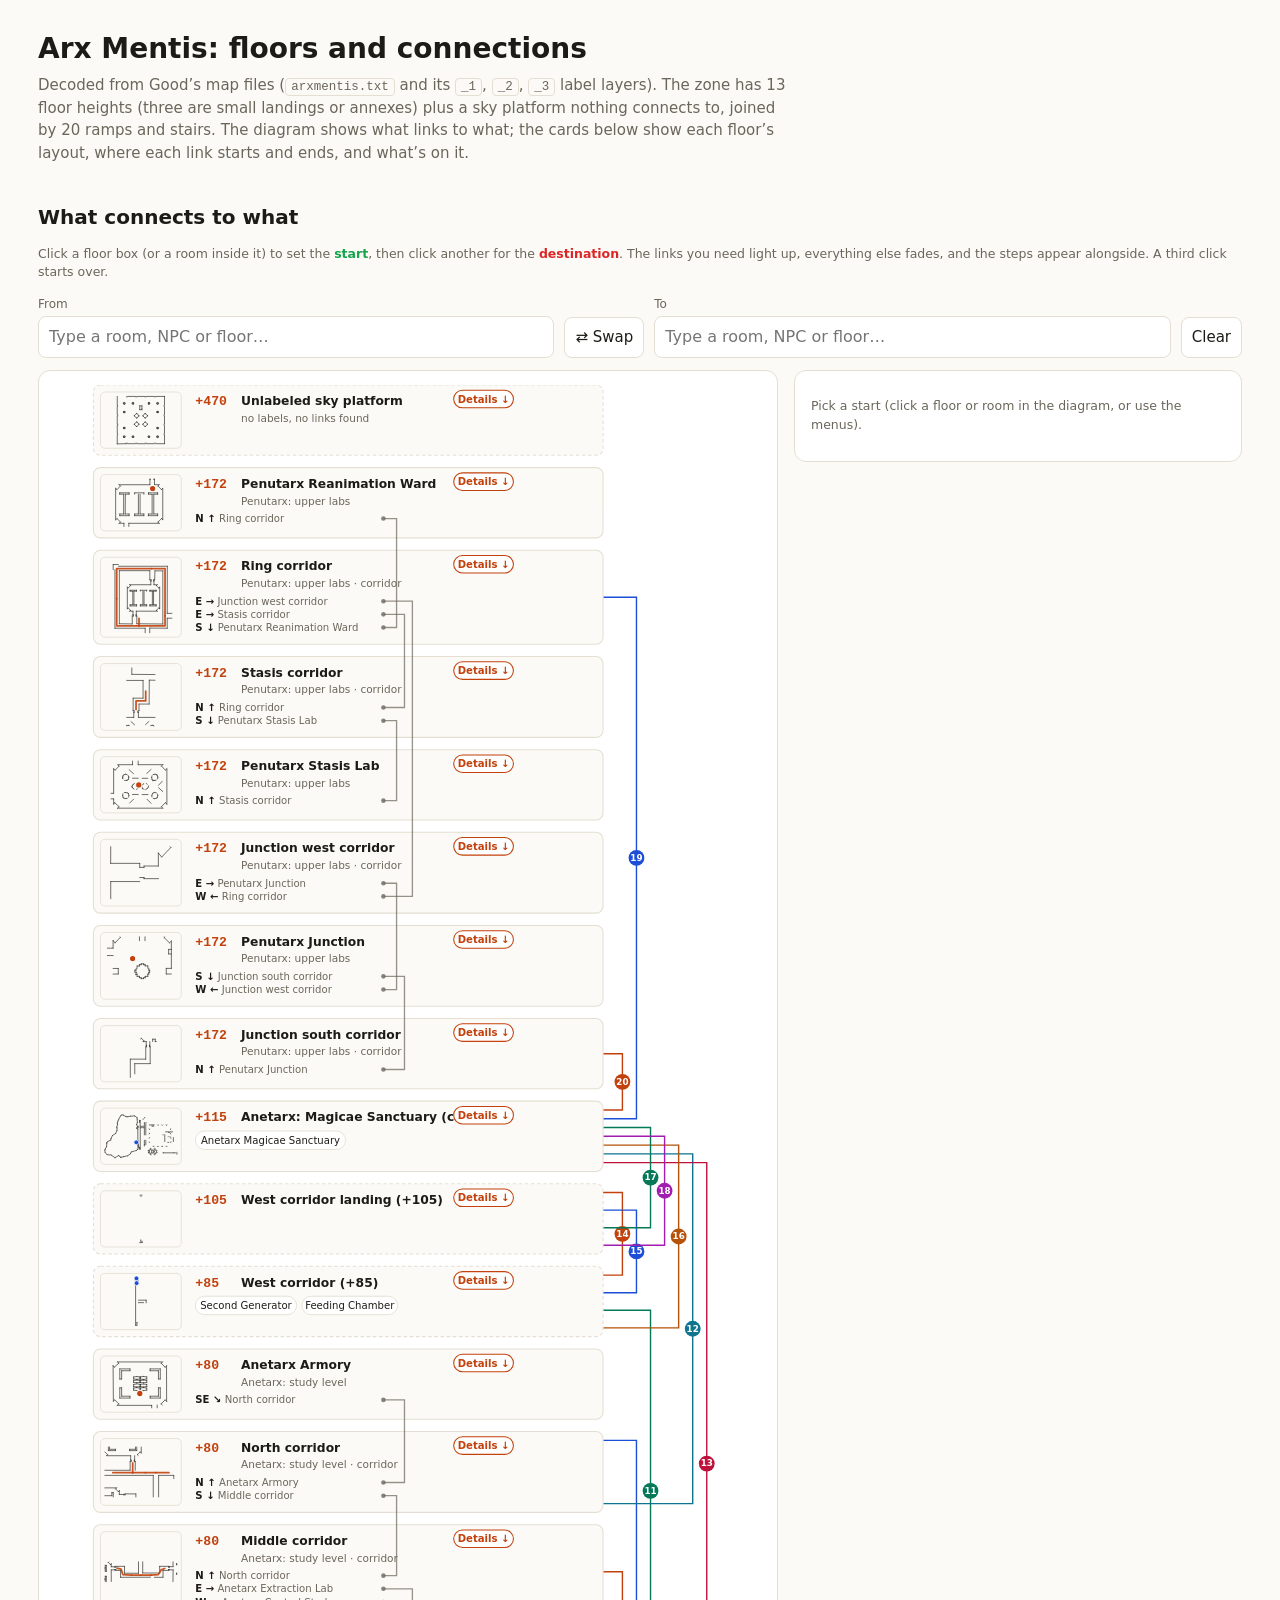
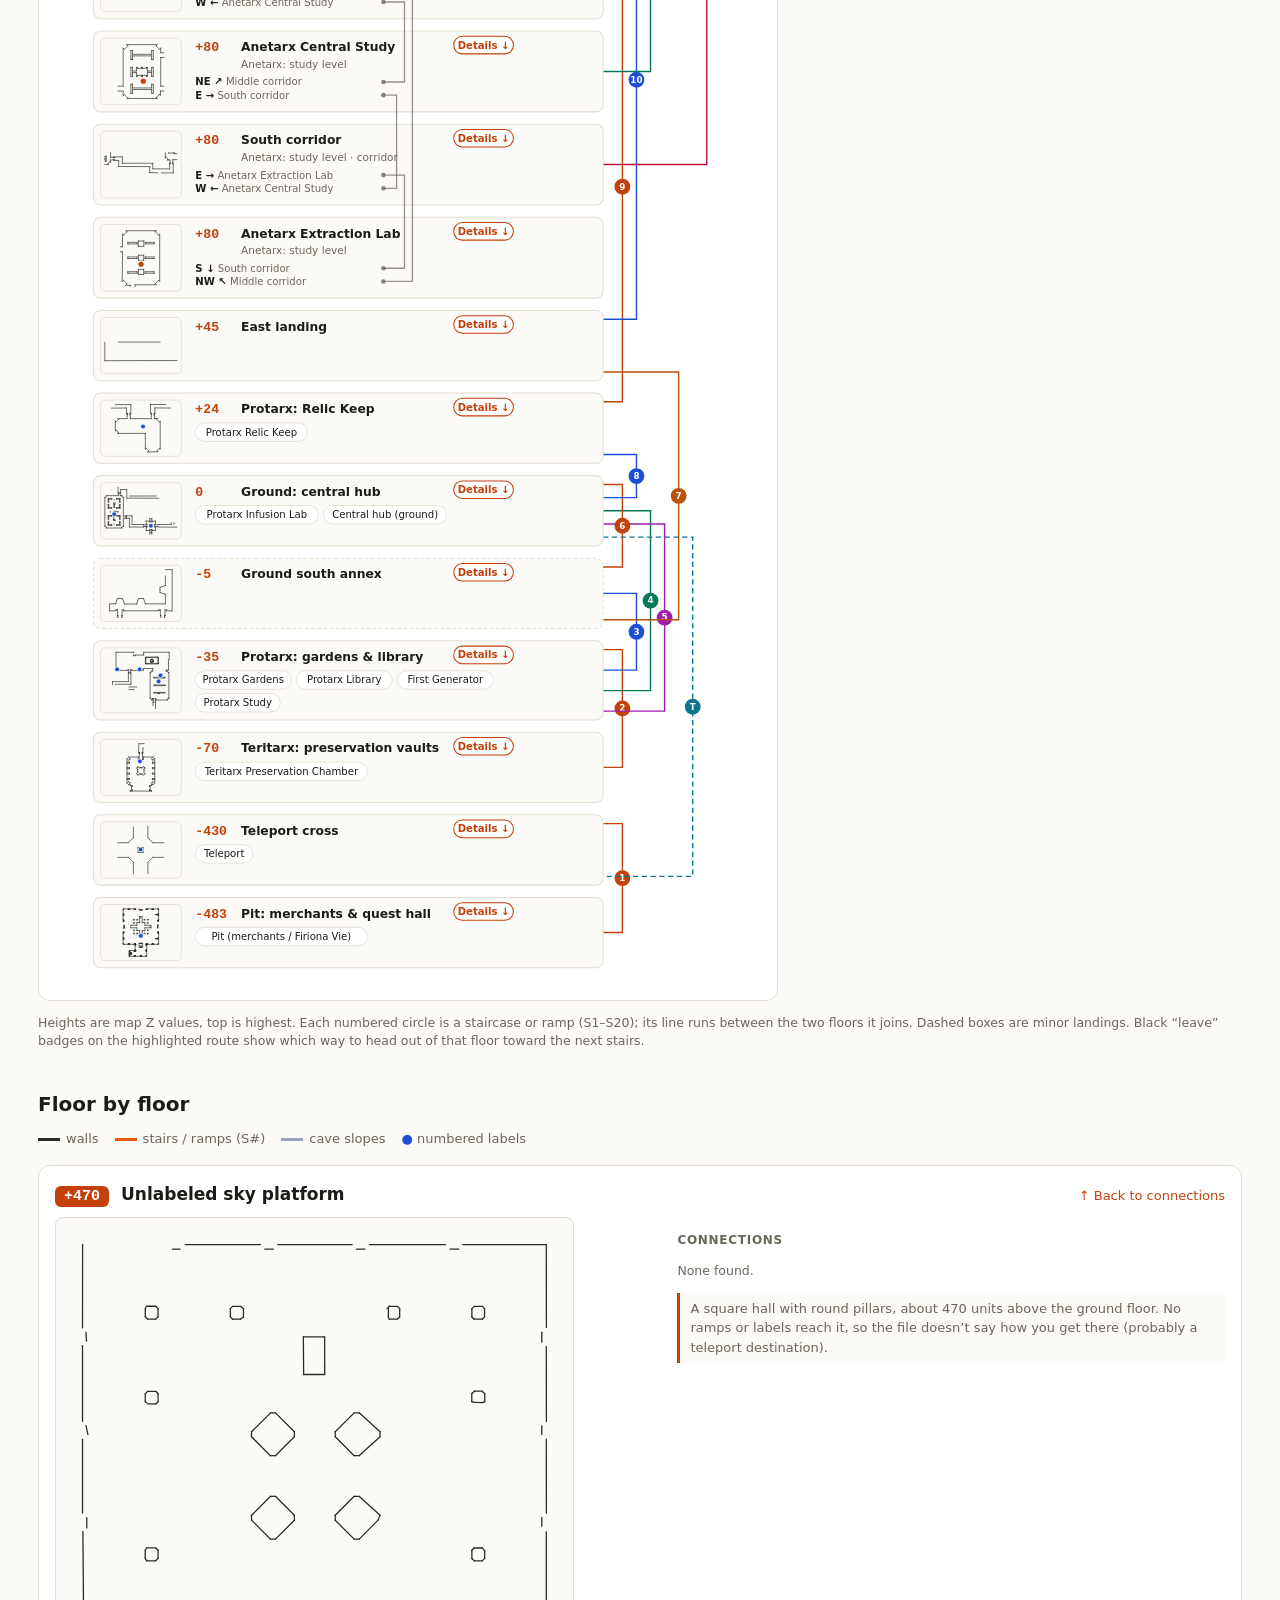
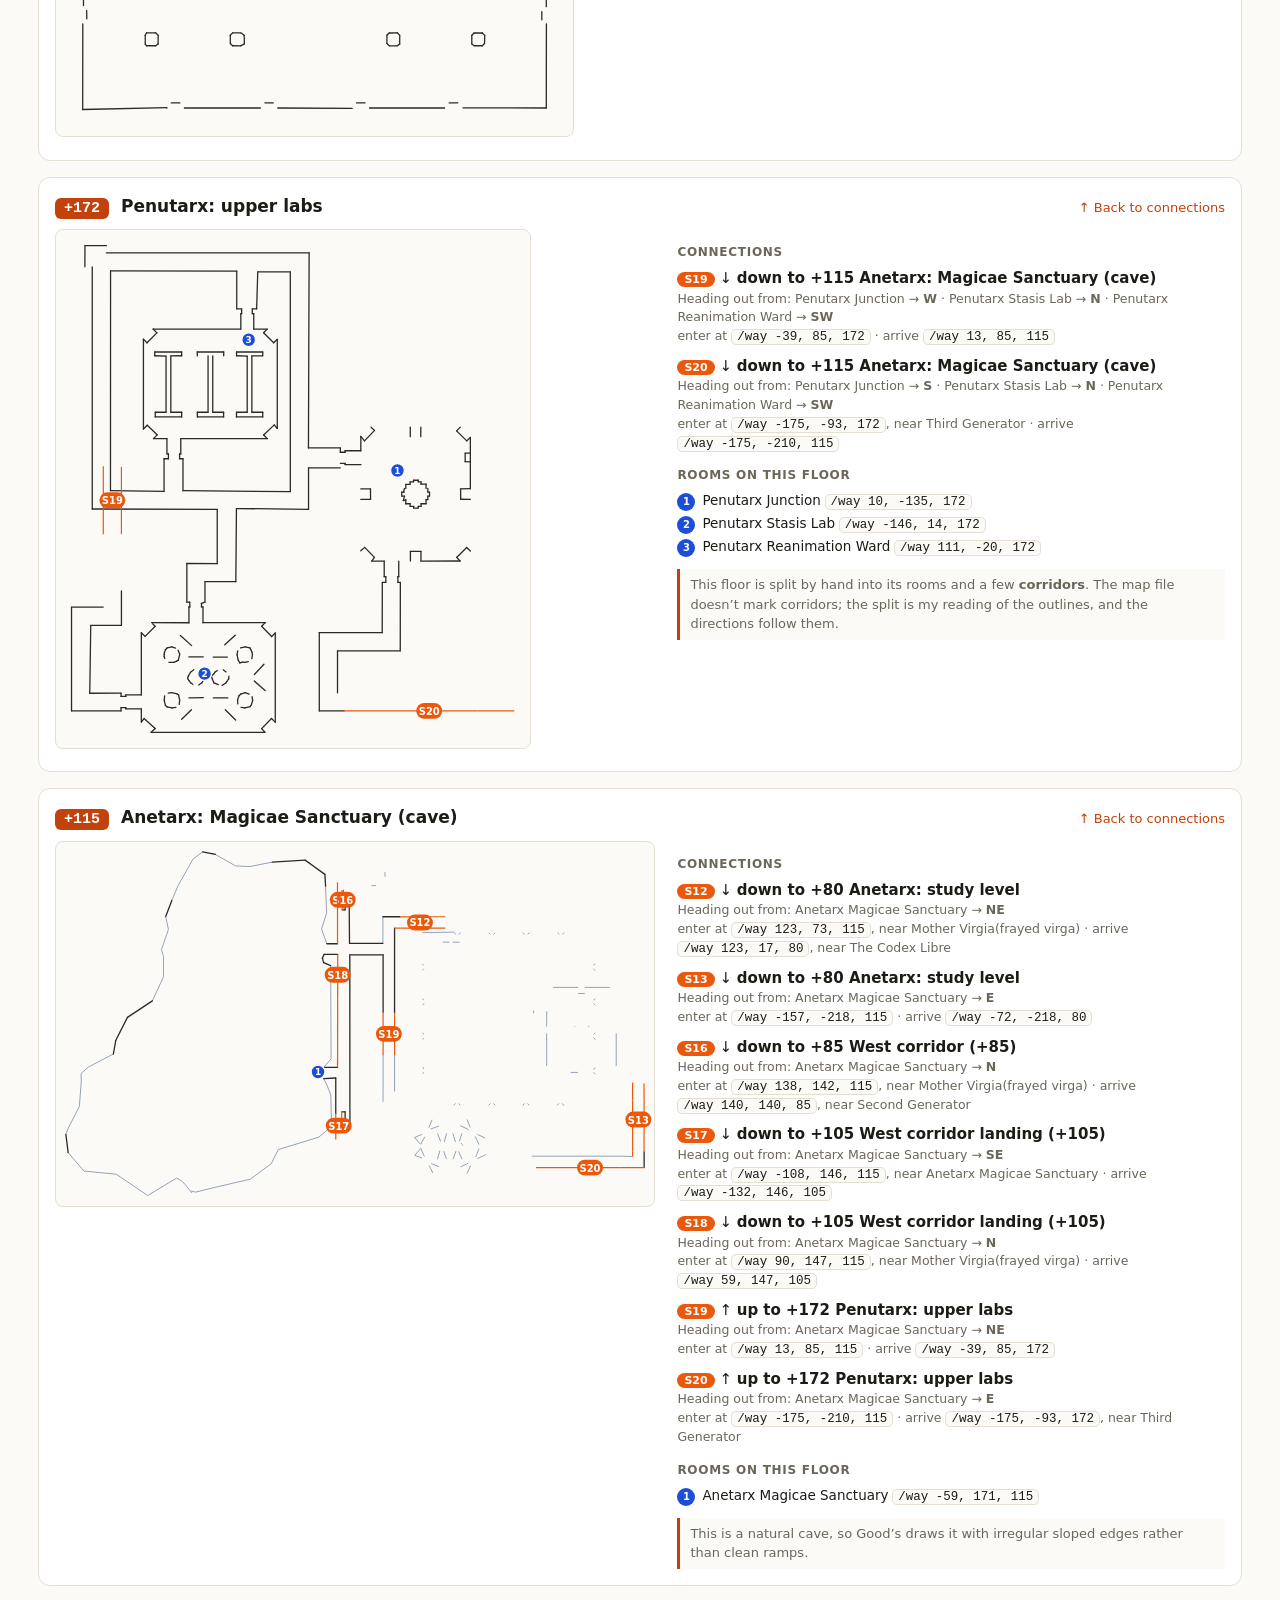
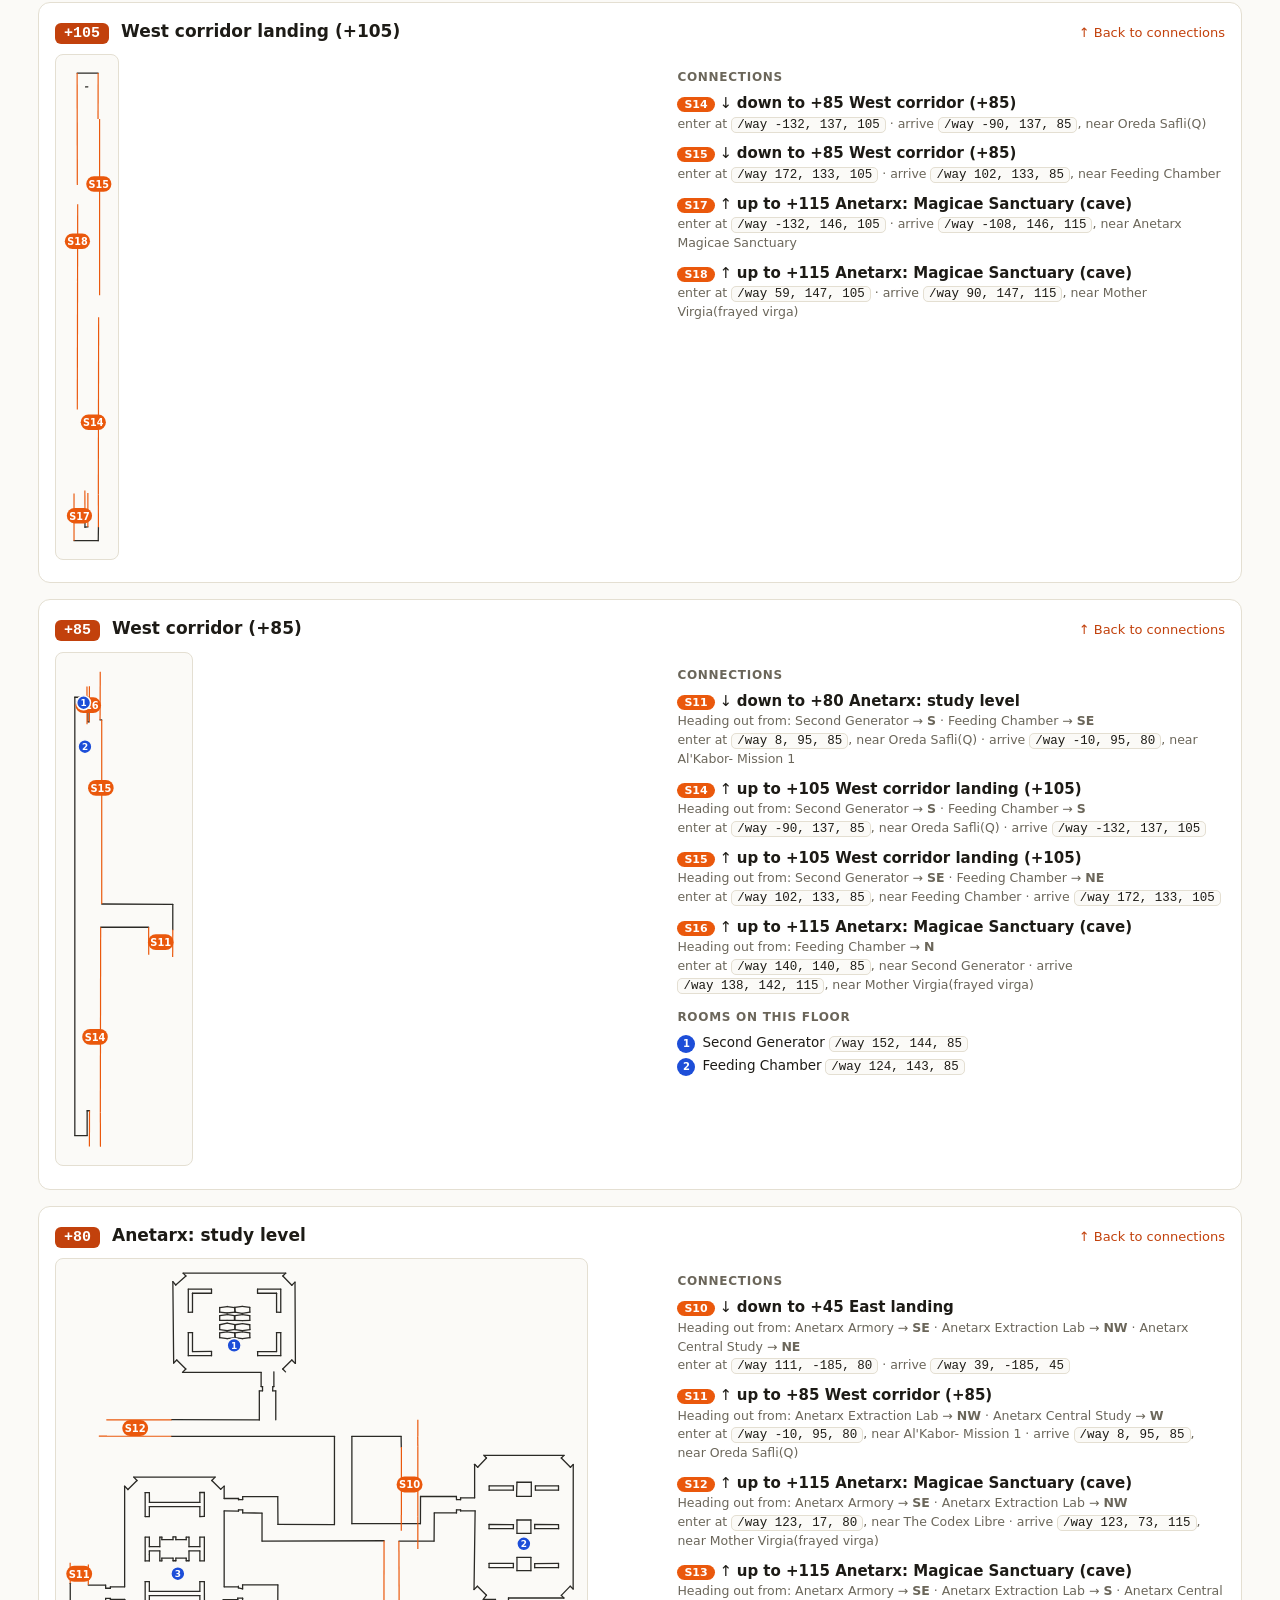
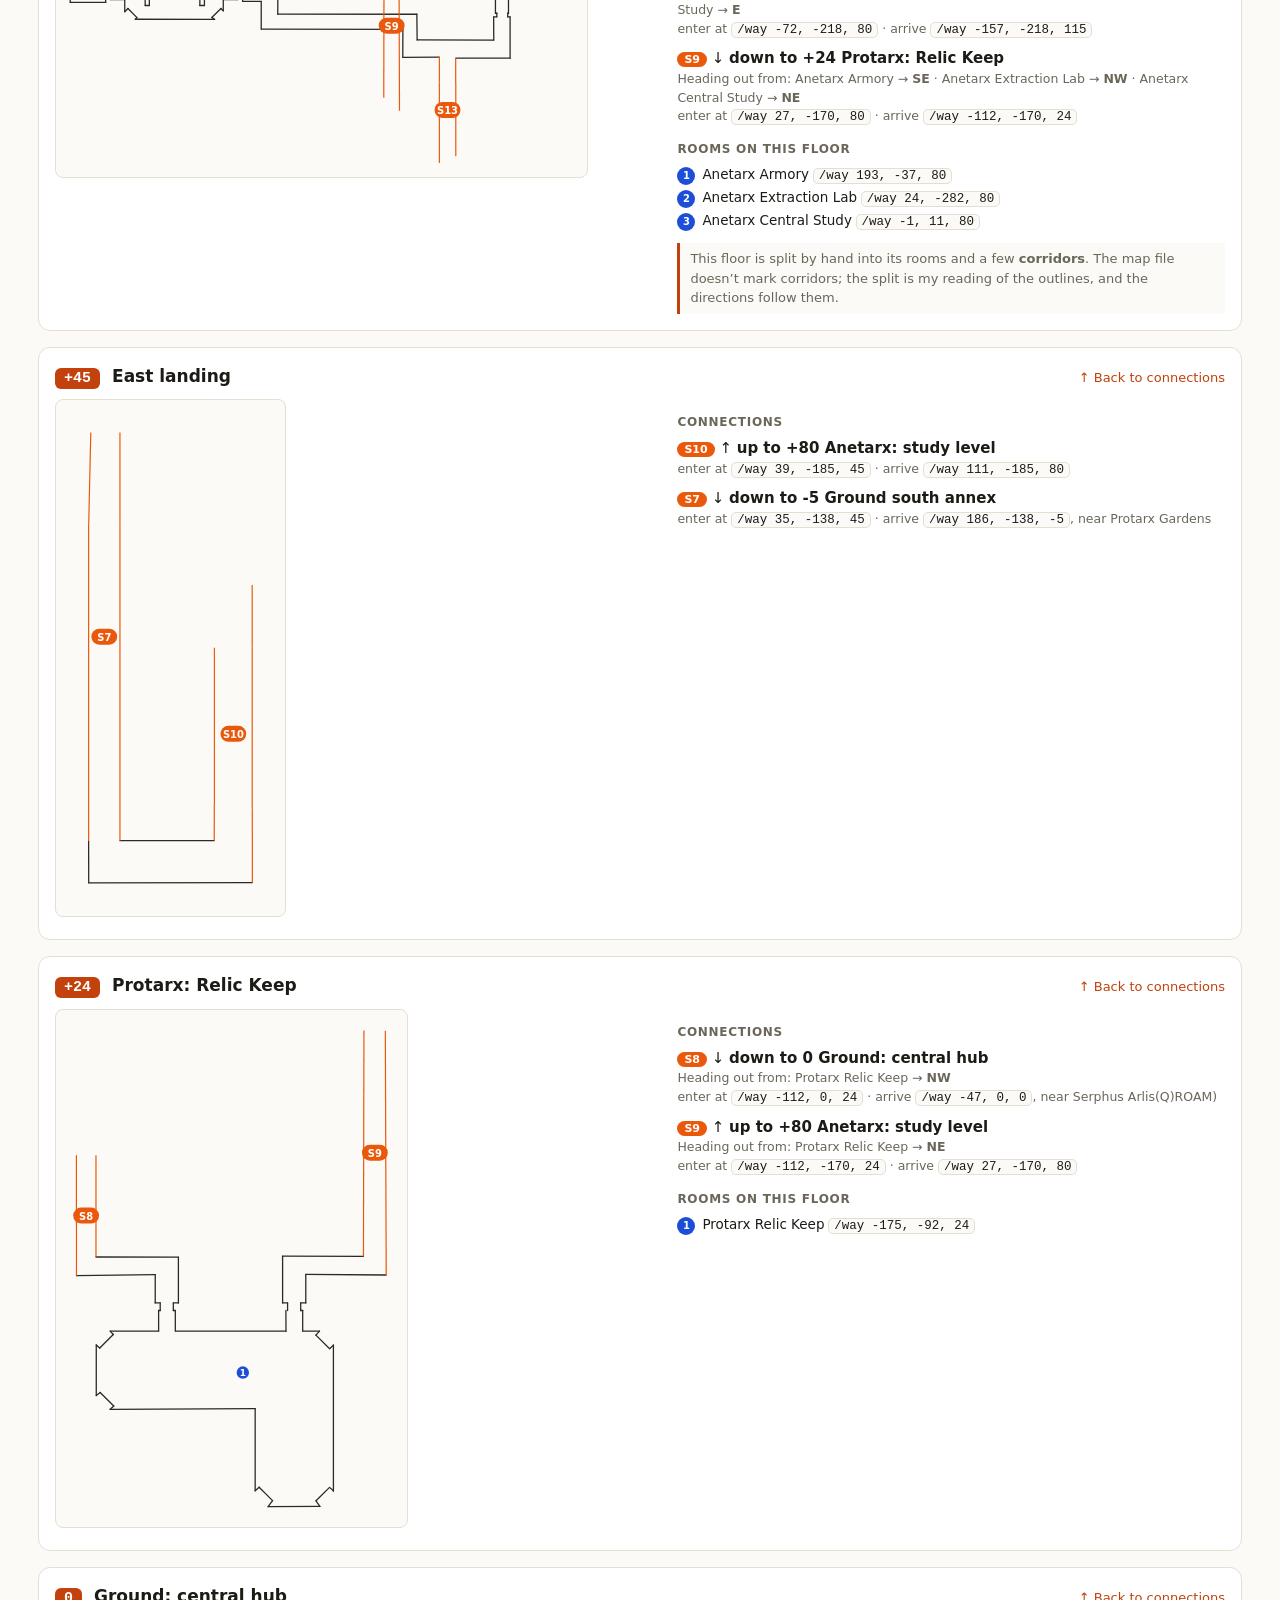
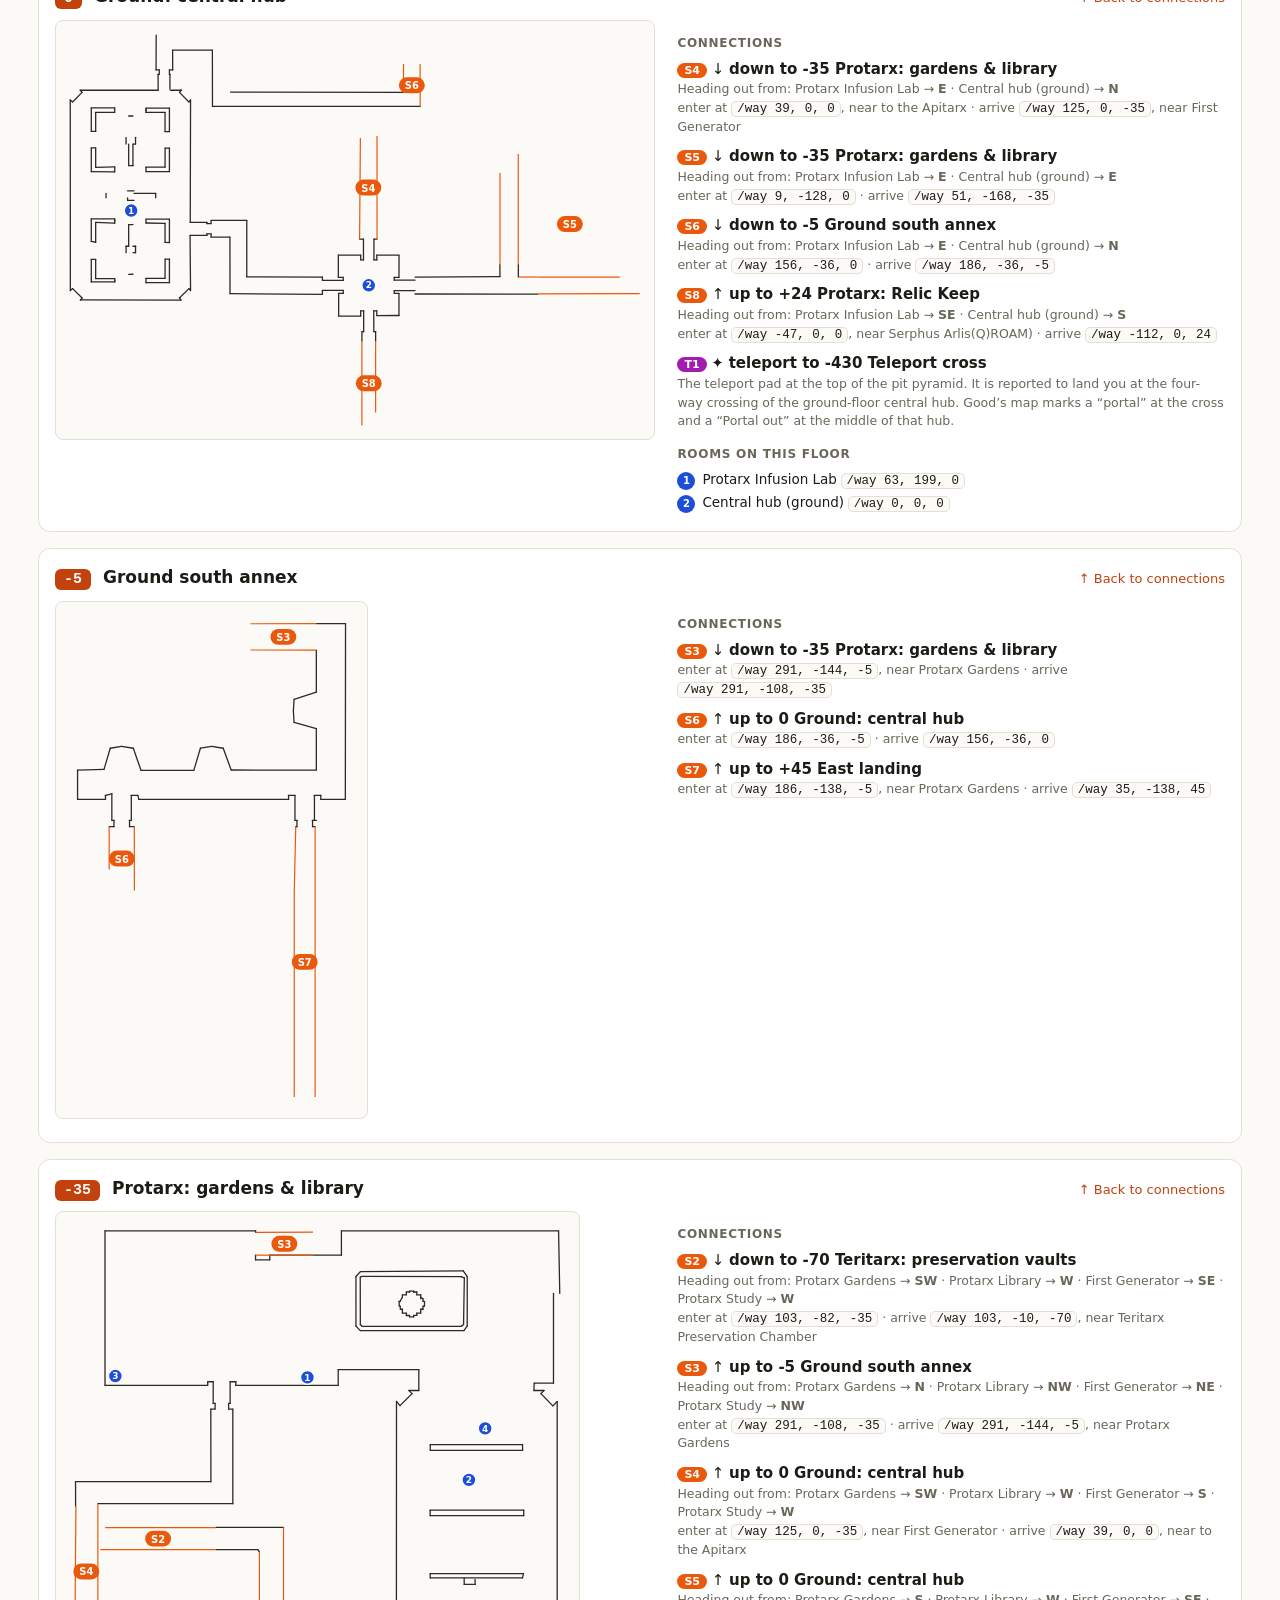
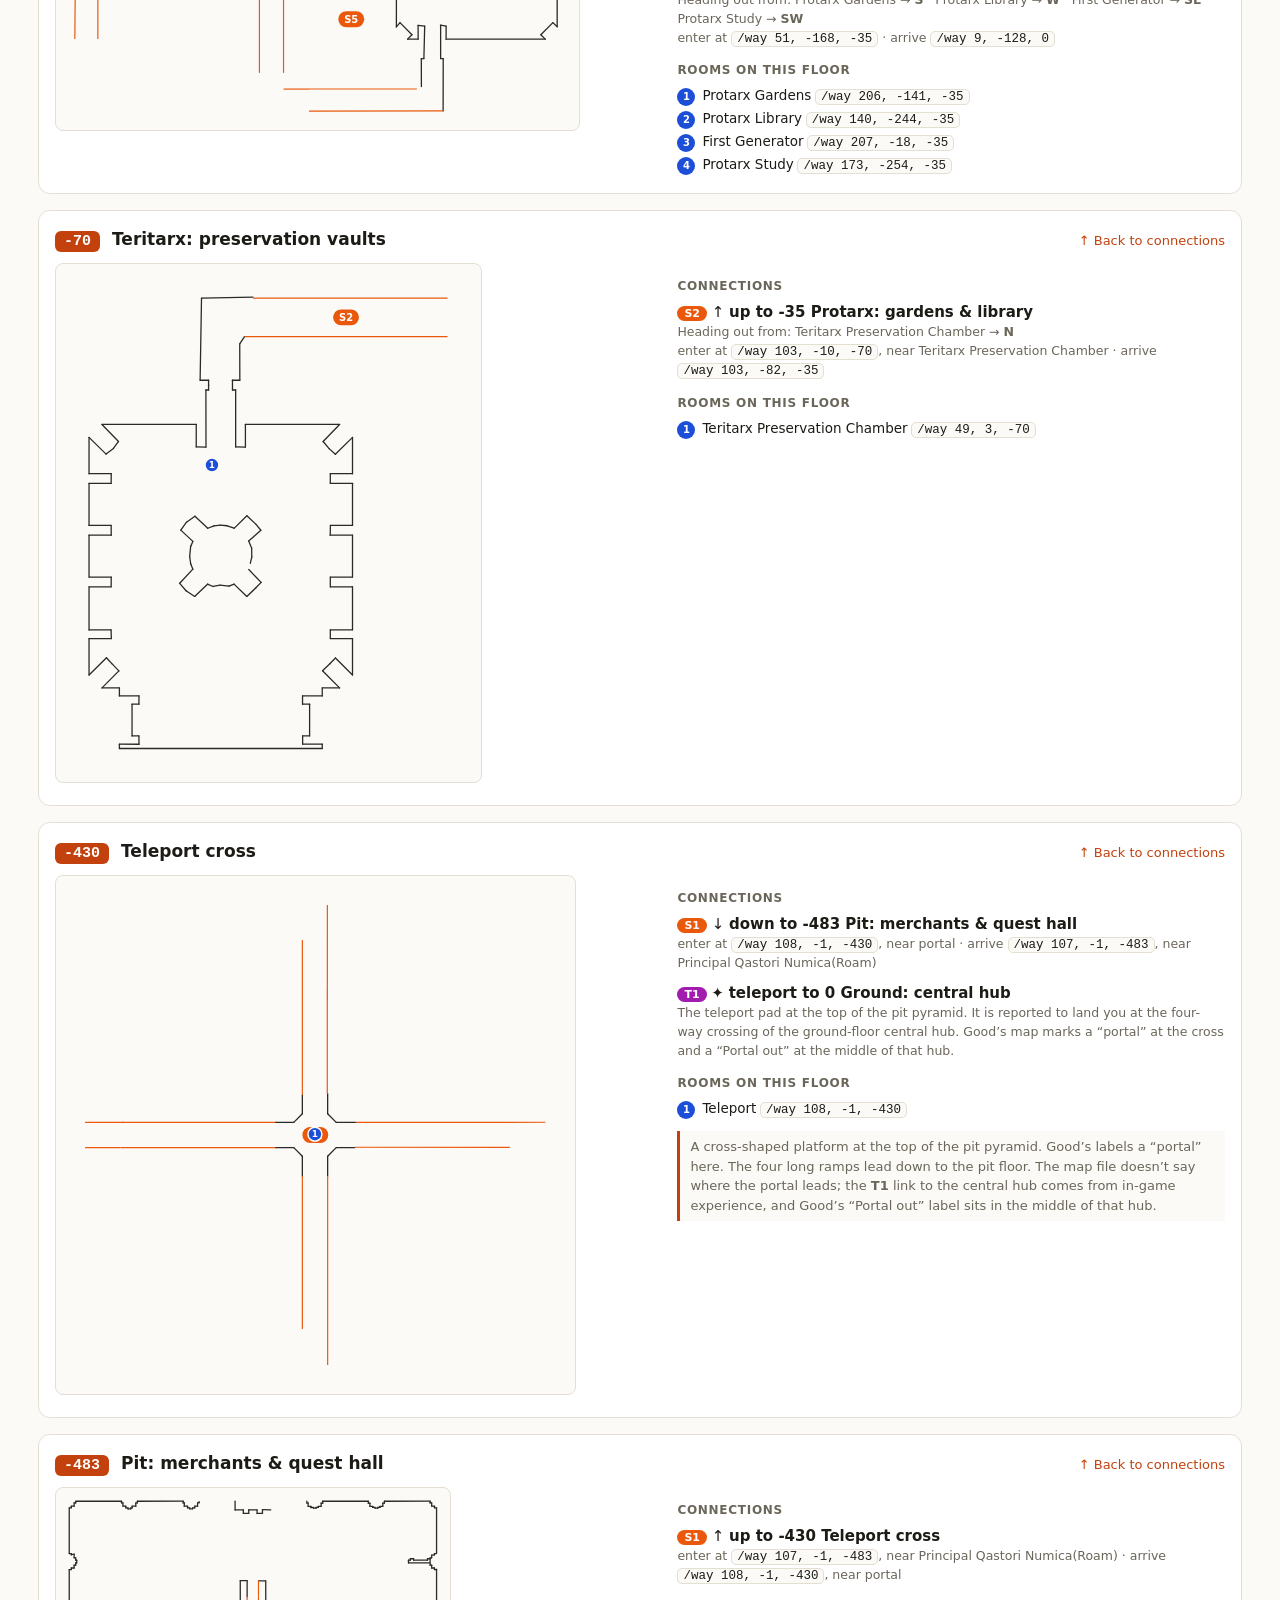
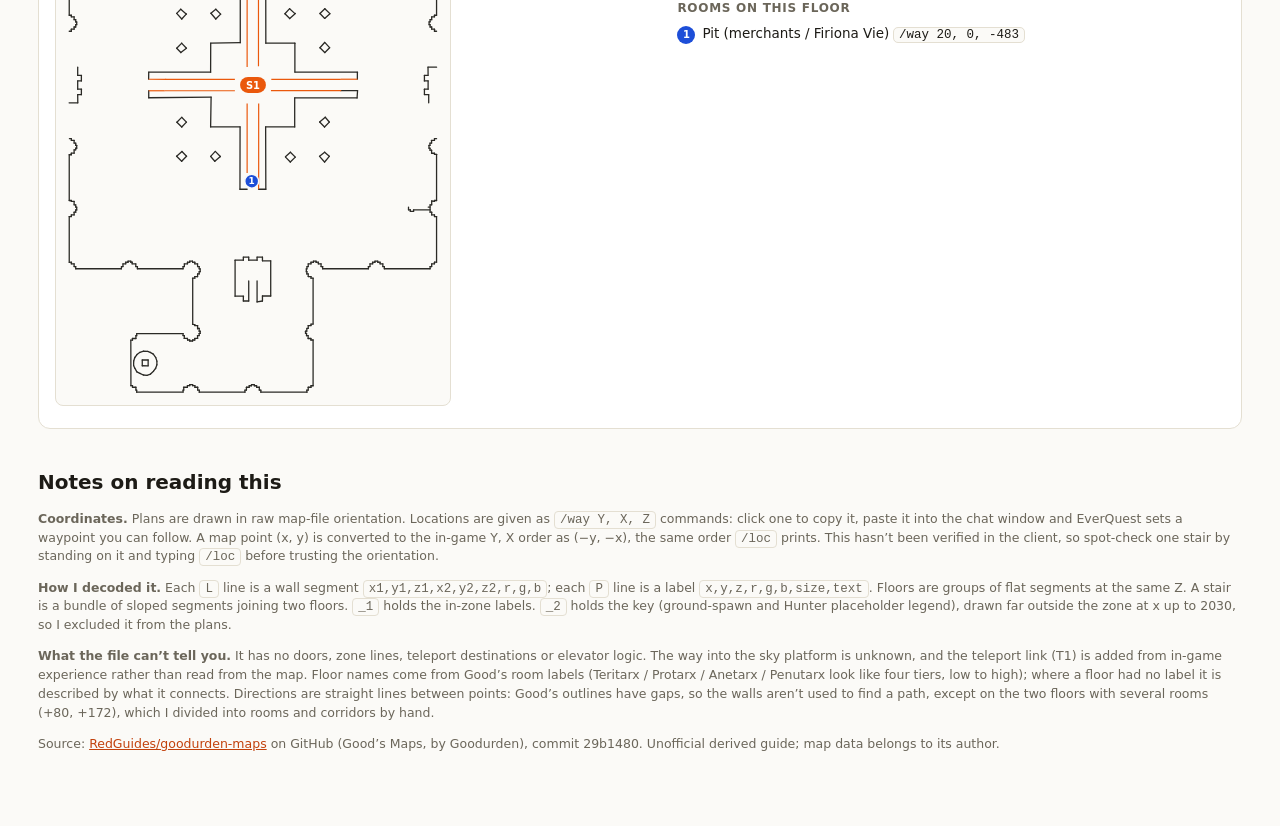
==== site/arxmentis/index.html @ d5a735a8 "Narrow screens: diagram scales to fit instead of being squeezed or clipped An !important grid rule o" ====
<!DOCTYPE html><html lang="en"><head><meta charset="utf-8"><meta name="viewport" content="width=device-width,initial-scale=1"><title>Arx Mentis: floors and connections</title><style>
.jump{cursor:pointer}.jump rect{fill:var(--card);stroke:var(--acc);stroke-width:1.2}.jump text{font:600 11.5px system-ui,sans-serif;fill:var(--acc);pointer-events:none}.jump:hover rect,.jump:focus rect{fill:var(--acc)}.jump:hover text,.jump:focus text{fill:#fff}.jump:focus{outline:none}
.card header{display:flex;align-items:baseline;gap:10px;flex-wrap:wrap}.card header .up{margin-left:auto;font-size:13px;color:var(--acc);text-decoration:none;white-space:nowrap}.card header .up:hover{text-decoration:underline}
.card,#connections{scroll-margin-top:12px}.card.flash{animation:flash 1.4s ease-out}@keyframes flash{0%{box-shadow:0 0 0 3px var(--acc)}100%{box-shadow:0 0 0 3px transparent}}
.cb{position:relative}
.cbi{width:100%;font:inherit;font-size:16px;padding:8px 10px;border:1px solid var(--line);border-radius:8px;background:var(--card);color:var(--fg)}
.cbi:focus{outline:2px solid var(--acc);outline-offset:-1px}
.cbl{position:absolute;z-index:50;left:0;right:0;top:calc(100% + 4px);max-height:340px;overflow:auto;margin:0;padding:4px;list-style:none;background:var(--card);border:1px solid var(--line);border-radius:10px;box-shadow:0 8px 24px rgba(0,0,0,.18)}
.cbl li{display:flex;gap:8px;align-items:baseline;padding:6px 8px;border-radius:6px;cursor:pointer;color:var(--fg)}
.cbl li.hi{background:color-mix(in srgb,var(--acc) 16%,transparent)}
.cbl .t{font-weight:600}.cbl .s{color:var(--mut);font-size:12px;flex:1;min-width:0;overflow:hidden;text-overflow:ellipsis;white-space:nowrap}
.cbl .k{font-size:10.5px;text-transform:uppercase;letter-spacing:.04em;color:var(--mut);border:1px solid var(--line);border-radius:9px;padding:0 6px;white-space:nowrap}
.cbl .none{color:var(--mut);padding:8px;cursor:default}

.way{font:12.5px ui-monospace,Menlo,Consolas,monospace;background:var(--bg);border:1px solid var(--line);border-radius:5px;padding:0 5px;cursor:copy;white-space:nowrap;color:var(--fg)}.way:hover{border-color:var(--acc)}.way.copied{background:var(--acc);color:#fff}
.wrap{max-width:1240px!important}@media(min-width:1001px){.dgrid{grid-template-columns:minmax(0,880px) minmax(280px,1fr)}}
.th path{fill:none;stroke:var(--wall);stroke-width:.9;stroke-linecap:round;opacity:.85}.thb{fill:var(--bg);stroke:var(--line)}
.le path{fill:none;stroke:var(--mut);stroke-width:1.5;opacity:.7;pointer-events:none}.le circle{fill:var(--mut);opacity:.8}.le.on path{stroke:var(--acc);stroke-width:2.6;opacity:1}.le.on circle{fill:var(--acc);opacity:1}.ex{font:11.5px system-ui;fill:var(--mut)}.exh{font-weight:700;fill:var(--fg)}.th .tp{fill:none;stroke:var(--acc);stroke-width:2;stroke-linejoin:round;opacity:.9}.td.me{fill:var(--acc);stroke:#fff;stroke-width:1.2}.td{fill:var(--poi);cursor:pointer;stroke:var(--card);stroke-width:.8}.td.src{fill:#16a34a;r:4.8;stroke:#fff;stroke-width:1.4}.td.dst{fill:#dc2626;r:4.8;stroke:#fff;stroke-width:1.4}.td.pt{fill:#a21caf;r:4.4}
.ts{fill:var(--stair);opacity:0;stroke:var(--card);stroke-width:1}.ts.on{opacity:1}
.ctl{display:flex;gap:10px;flex-wrap:wrap;align-items:end;margin:10px 0 12px}.ctl label{display:flex;flex-direction:column;font-size:12px;color:var(--mut);gap:3px;flex:1;min-width:230px}
.ctl select,.ctl button{font:inherit;padding:8px 10px;border:1px solid var(--line);border-radius:8px;background:var(--card);color:var(--fg)}.ctl button{cursor:pointer}.ctl button:hover{border-color:var(--acc)}
.dgrid{display:grid;grid-template-columns:minmax(0,740px) minmax(260px,1fr);gap:16px;align-items:start}@media(max-width:1000px){.dgrid{grid-template-columns:1fr}}
.panel{background:var(--card);border:1px solid var(--line);border-radius:12px;padding:14px 16px;position:sticky;top:12px;font-size:14px}
.route{margin:6px 0 0;padding-left:20px}.route li{margin:7px 0}.route li.done{color:var(--mut)}.dir{color:var(--acc)}
.edge{transition:opacity .15s}.edge path{transition:stroke-width .15s}.bx{cursor:pointer;transition:opacity .15s}
.diag.active .edge{opacity:.13;filter:grayscale(1)}.diag.active .edge.on{opacity:1;filter:none}.diag.active .edge.on path{stroke-width:3.6}
.diag.active .bx{opacity:.4}.diag.active .bx.on{opacity:1}
.bx:hover .box{stroke:var(--acc)}.bx.src .box{stroke:#16a34a;stroke-width:3}.bx.dst .box{stroke:#dc2626;stroke-width:3}.bx.pick .box{stroke:var(--acc);stroke-width:2.4}
.bx.on .box{fill:color-mix(in srgb,var(--card) 80%,var(--acc) 20%)}
.rc rect{fill:var(--card);stroke:var(--line);transition:fill .1s}.rc text{font:11.5px system-ui;fill:var(--fg);pointer-events:none}.rc:hover rect{stroke:var(--acc)}
.rc.src rect{fill:#16a34a;stroke:#16a34a}.rc.dst rect{fill:#dc2626;stroke:#dc2626}.rc.src text,.rc.dst text{fill:#fff;font-weight:700}
.tag rect{rx:4}.tag.a rect{fill:#16a34a}.tag.b rect{fill:#dc2626}.tag text{font:700 10px system-ui;fill:#fff;text-anchor:middle}
.xp rect{fill:#111;rx:9}.xp text{font:700 10.5px system-ui;fill:#fff;text-anchor:middle}
@media(prefers-color-scheme:dark){.xp rect{fill:#f5f0e4}.xp text{fill:#111}}

:root{--bg:#fbfaf7;--fg:#1d1b16;--mut:#6b665a;--card:#fff;--line:#e4dfd2;--acc:#c2410c;--wall:#2b2a26;--ter:#94a3b8;--stair:#ea580c;--poi:#1d4ed8}
@media(prefers-color-scheme:dark){:root{--bg:#161512;--fg:#ece8dc;--mut:#a39d8d;--card:#1f1d19;--line:#34312a;--acc:#fb923c;--wall:#d8d3c3;--ter:#64748b;--stair:#fb923c;--poi:#60a5fa}}
*{box-sizing:border-box}body{margin:0;background:var(--bg);color:var(--fg);font:15px/1.5 system-ui,-apple-system,Segoe UI,sans-serif}
.wrap{max-width:1120px;margin:0 auto;padding:28px 18px 60px}h1{font-size:28px;margin:0 0 4px}h2{margin:38px 0 10px;font-size:20px}h3{margin:0;font-size:17px}h4{margin:14px 0 6px;font-size:12px;text-transform:uppercase;letter-spacing:.06em;color:var(--mut)}
.lead{color:var(--mut);margin:0 0 18px;max-width:760px}.sub{color:var(--mut);font-size:12.5px}
table{border-collapse:collapse;width:100%;background:var(--card);border:1px solid var(--line);border-radius:10px;overflow:hidden}th,td{padding:7px 12px;text-align:left;border-bottom:1px solid var(--line);font-size:14px}th{font-size:12px;text-transform:uppercase;letter-spacing:.05em;color:var(--mut)}a{color:var(--acc)}
.diagwrap{background:var(--card);border:1px solid var(--line);border-radius:12px;padding:14px;overflow-x:auto}
.diag{width:100%;height:auto}@media(max-width:700px){.diagwrap{padding:8px}}.box{fill:var(--bg);stroke:var(--line);stroke-width:1.2}.box.faint{stroke-dasharray:4 3}
.zt{font:700 15px ui-monospace,Menlo,monospace;fill:var(--acc)}.nt{font:600 14px system-ui;fill:var(--fg)}.st{font:12px system-ui;fill:var(--mut)}.pill{font:700 10px system-ui;fill:#fff}
.card{background:var(--card);border:1px solid var(--line);border-radius:12px;padding:16px;margin:16px 0}.card header{display:flex;align-items:baseline;gap:12px;margin-bottom:10px}
.z{font:700 15px ui-monospace,Menlo,monospace;background:var(--acc);color:#fff;padding:2px 9px;border-radius:6px}
.cols{display:grid;grid-template-columns:minmax(0,1.1fr) minmax(0,1fr);gap:20px}@media(max-width:820px){.cols{grid-template-columns:1fr}}
.plan{width:100%;height:auto;background:var(--bg);border:1px solid var(--line);border-radius:8px}.wall{stroke:var(--wall);stroke-width:1.3;stroke-linecap:round}.ter{stroke:var(--ter);stroke-width:1}.stair{stroke:var(--stair);stroke-width:1.2}
.pillg rect{fill:var(--stair)}.pillg text{font:700 10px system-ui;fill:#fff}.poig circle{fill:var(--poi);stroke:var(--bg);stroke-width:1.5}.poig text{font:700 9px system-ui;fill:#fff}
ul.conn,ol.poi{margin:0;padding:0;list-style:none}ul.conn li{margin:0 0 9px}.chip{display:inline-block;background:var(--stair);color:#fff;font:700 11px system-ui;padding:1px 7px;border-radius:9px}
ol.poi li{margin:2px 0;font-size:13.5px}.num{display:inline-block;width:18px;height:18px;border-radius:9px;background:var(--poi);color:#fff;font:700 10px/18px system-ui;text-align:center;margin-right:7px}.loc{color:var(--mut);font-size:11.5px}
.note{font-size:13px;color:var(--mut);background:var(--bg);border-left:3px solid var(--acc);padding:6px 10px;margin:12px 0 0}code{font:12.5px ui-monospace,Menlo,monospace;background:var(--bg);padding:1px 5px;border-radius:4px;border:1px solid var(--line)}
.legend{display:flex;gap:16px;flex-wrap:wrap;font-size:13px;color:var(--mut);margin:8px 0 0}.legend i{display:inline-block;width:22px;height:0;border-top:3px solid;vertical-align:middle;margin-right:6px}
</style></head><body><div class="wrap">
<h1>Arx Mentis: floors and connections</h1>
<p class="lead">Decoded from Good’s map files (<code>arxmentis.txt</code> and its <code>_1</code>, <code>_2</code>, <code>_3</code> label layers). The zone has 13 floor heights (three are small landings or annexes) plus a sky platform nothing connects to, joined by 20 ramps and stairs. The diagram shows what links to what; the cards below show each floor’s layout, where each link starts and ends, and what’s on it.</p>
<h2 id="connections">What connects to what</h2>
<p class="sub">Click a floor box (or a room inside it) to set the <b style="color:#16a34a">start</b>, then click another for the <b style="color:#dc2626">destination</b>. The links you need light up, everything else fades, and the steps appear alongside. A third click starts over.</p>
<div class="ctl"><label>From<select id="selA"></select></label><button id="swap" title="Swap start and destination">⇄ Swap</button><label>To<select id="selB"></select></label><button id="clr">Clear</button></div>
<div class="dgrid"><div class="diagwrap"><svg viewBox="0 0 808 2498" class="diag" role="img" aria-label="Floor connection diagram">
<g class="edge" id="e-S1"><title>S1: -483 Pit: merchants &amp; quest hall to -430 Teleport cross</title><path d="M626 2320.0 H648 V2444.0 H626" fill="none" stroke="#c2410c" stroke-width="1.6"/><circle cx="648" cy="2382.0" r="9" fill="#c2410c"/><text x="648" y="2385.2" class="pill" text-anchor="middle">1</text></g>
<g class="edge" id="e-S2"><title>S2: -70 Teritarx: preservation vaults to -35 Protarx: gardens &amp; library</title><path d="M626 2122.0 H648 V2256.0 H626" fill="none" stroke="#c2410c" stroke-width="1.6"/><circle cx="648" cy="2189.0" r="9" fill="#c2410c"/><text x="648" y="2192.2" class="pill" text-anchor="middle">2</text></g>
<g class="edge" id="e-S3"><title>S3: -35 Protarx: gardens &amp; library to -5 Ground south annex</title><path d="M626 2058.0 H664 V2145.3 H626" fill="none" stroke="#1d4ed8" stroke-width="1.6"/><circle cx="664" cy="2101.7" r="9" fill="#1d4ed8"/><text x="664" y="2104.8" class="pill" text-anchor="middle">3</text></g>
<g class="edge" id="e-S4"><title>S4: -35 Protarx: gardens &amp; library to 0 Ground: central hub</title><path d="M626 1964.0 H680 V2168.7 H626" fill="none" stroke="#047857" stroke-width="1.6"/><circle cx="680" cy="2066.3" r="9" fill="#047857"/><text x="680" y="2069.5" class="pill" text-anchor="middle">4</text></g>
<g class="edge" id="e-S5"><title>S5: -35 Protarx: gardens &amp; library to 0 Ground: central hub</title><path d="M626 1979.0 H696 V2192.0 H626" fill="none" stroke="#a21caf" stroke-width="1.6"/><circle cx="696" cy="2085.5" r="9" fill="#a21caf"/><text x="696" y="2088.7" class="pill" text-anchor="middle">5</text></g>
<g class="edge" id="e-S6"><title>S6: -5 Ground south annex to 0 Ground: central hub</title><path d="M626 1934.0 H648 V2028.0 H626" fill="none" stroke="#c2410c" stroke-width="1.6"/><circle cx="648" cy="1981.0" r="9" fill="#c2410c"/><text x="648" y="1984.2" class="pill" text-anchor="middle">6</text></g>
<g class="edge" id="e-S7"><title>S7: -5 Ground south annex to +45 East landing</title><path d="M626 1806.0 H712 V2088.0 H626" fill="none" stroke="#b45309" stroke-width="1.6"/><circle cx="712" cy="1947.0" r="9" fill="#b45309"/><text x="712" y="1950.2" class="pill" text-anchor="middle">7</text></g>
<g class="edge" id="e-S8"><title>S8: 0 Ground: central hub to +24 Protarx: Relic Keep</title><path d="M626 1900.0 H664 V1949.0 H626" fill="none" stroke="#1d4ed8" stroke-width="1.6"/><circle cx="664" cy="1924.5" r="9" fill="#1d4ed8"/><text x="664" y="1927.7" class="pill" text-anchor="middle">8</text></g>
<g class="edge" id="e-S9"><title>S9: +24 Protarx: Relic Keep to +80 Anetarx: study level</title><path d="M626 1350.5 H648 V1840.0 H626" fill="none" stroke="#c2410c" stroke-width="1.6"/><circle cx="648" cy="1595.2" r="9" fill="#c2410c"/><text x="648" y="1598.5" class="pill" text-anchor="middle">9</text></g>
<g class="edge" id="e-S10"><title>S10: +45 East landing to +80 Anetarx: study level</title><path d="M626 1201.0 H664 V1746.0 H626" fill="none" stroke="#1d4ed8" stroke-width="1.6"/><circle cx="664" cy="1473.5" r="9" fill="#1d4ed8"/><text x="664" y="1476.7" class="pill" text-anchor="middle">10</text></g>
<g class="edge" id="e-S11"><title>S11: +80 Anetarx: study level to +85 West corridor (+85)</title><path d="M626 1053.0 H680 V1464.0 H626" fill="none" stroke="#047857" stroke-width="1.6"/><circle cx="680" cy="1258.5" r="9" fill="#047857"/><text x="680" y="1261.7" class="pill" text-anchor="middle">11</text></g>
<g class="edge" id="e-S12"><title>S12: +80 Anetarx: study level to +115 Anetarx: Magicae Sanctuary (cave)</title><path d="M626 875.0 H728 V1273.0 H626" fill="none" stroke="#0e7490" stroke-width="1.6"/><circle cx="728" cy="1074.0" r="9" fill="#0e7490"/><text x="728" y="1077.2" class="pill" text-anchor="middle">12</text></g>
<g class="edge" id="e-S13"><title>S13: +80 Anetarx: study level to +115 Anetarx: Magicae Sanctuary (cave)</title><path d="M626 885.0 H744 V1570.0 H626" fill="none" stroke="#be123c" stroke-width="1.6"/><circle cx="744" cy="1227.5" r="9" fill="#be123c"/><text x="744" y="1230.7" class="pill" text-anchor="middle">13</text></g>
<g class="edge" id="e-S14"><title>S14: +85 West corridor (+85) to +105 West corridor landing (+105)</title><path d="M626 919.0 H648 V1013.0 H626" fill="none" stroke="#c2410c" stroke-width="1.6"/><circle cx="648" cy="966.0" r="9" fill="#c2410c"/><text x="648" y="969.2" class="pill" text-anchor="middle">14</text></g>
<g class="edge" id="e-S15"><title>S15: +85 West corridor (+85) to +105 West corridor landing (+105)</title><path d="M626 939.0 H664 V1033.0 H626" fill="none" stroke="#1d4ed8" stroke-width="1.6"/><circle cx="664" cy="986.0" r="9" fill="#1d4ed8"/><text x="664" y="989.2" class="pill" text-anchor="middle">15</text></g>
<g class="edge" id="e-S16"><title>S16: +85 West corridor (+85) to +115 Anetarx: Magicae Sanctuary (cave)</title><path d="M626 865.0 H712 V1073.0 H626" fill="none" stroke="#b45309" stroke-width="1.6"/><circle cx="712" cy="969.0" r="9" fill="#b45309"/><text x="712" y="972.2" class="pill" text-anchor="middle">16</text></g>
<g class="edge" id="e-S17"><title>S17: +105 West corridor landing (+105) to +115 Anetarx: Magicae Sanctuary (cave)</title><path d="M626 845.0 H680 V959.0 H626" fill="none" stroke="#047857" stroke-width="1.6"/><circle cx="680" cy="902.0" r="9" fill="#047857"/><text x="680" y="905.2" class="pill" text-anchor="middle">17</text></g>
<g class="edge" id="e-S18"><title>S18: +105 West corridor landing (+105) to +115 Anetarx: Magicae Sanctuary (cave)</title><path d="M626 855.0 H696 V979.0 H626" fill="none" stroke="#a21caf" stroke-width="1.6"/><circle cx="696" cy="917.0" r="9" fill="#a21caf"/><text x="696" y="920.2" class="pill" text-anchor="middle">18</text></g>
<g class="edge" id="e-S19"><title>S19: +115 Anetarx: Magicae Sanctuary (cave) to +172 Penutarx: upper labs</title><path d="M626 241.5 H664 V835.0 H626" fill="none" stroke="#1d4ed8" stroke-width="1.6"/><circle cx="664" cy="538.2" r="9" fill="#1d4ed8"/><text x="664" y="541.5" class="pill" text-anchor="middle">19</text></g>
<g class="edge" id="e-S20"><title>S20: +115 Anetarx: Magicae Sanctuary (cave) to +172 Penutarx: upper labs</title><path d="M626 761.0 H648 V825.0 H626" fill="none" stroke="#c2410c" stroke-width="1.6"/><circle cx="648" cy="793.0" r="9" fill="#c2410c"/><text x="648" y="796.2" class="pill" text-anchor="middle">20</text></g>
<g class="edge" id="e-T1"><title>T1: teleport between -430 Teleport cross and 0 Ground: central hub</title><path d="M626 1994.0 H728 V2380.0 H626" fill="none" stroke="#0e7490" stroke-width="1.6" stroke-dasharray="6 4"/><circle cx="728" cy="2187.0" r="9" fill="#0e7490"/><text x="728" y="2190.2" class="pill" text-anchor="middle">T</text></g>
<g class="bx" data-lv="470" data-u="470" data-pick="F470"><rect class="box faint" x="46" y="0" width="580" height="80" rx="8"/><text class="zt" x="162" y="23">+470</text><text class="nt" x="214" y="23">Unlabeled sky platform</text><text class="st" x="214" y="42"> no labels, no links found</text><g class="th"><rect class="thb" x="54" y="8" width="92" height="64" rx="5"/><path d="M73.1 67.0L73.1 57.1M73.6 56.5L73.5 55.5M73.2 54.9L73.1 46.3M73.6 44.7L73.6 45.9M73.1 44.2L73.1 35.6M73.1 33.5L73.1 24.7M73.1 22.7L73.1 13.0M85.0 13.0L93.7 13.0M95.7 13.0L104.4 13.0M106.4 13.0L115.2 13.0M117.2 13.0L126.9 13.0M126.9 22.6L126.9 13.0M126.9 24.8L126.9 33.6M126.9 35.6L126.9 44.2M126.9 46.4L126.9 55.1M126.9 57.1L126.9 66.8M117.3 66.8L126.9 66.8M115.1 66.8L106.4 66.8M104.4 66.9L95.7 66.8M93.7 66.8L84.9 66.8M73.1 67.0L82.9 66.8M83.4 66.2L84.4 66.2M82.9 66.8L82.9 66.8M73.7 35.1L73.5 34.0M73.5 24.2L73.5 23.2M83.5 13.5L84.4 13.5M94.2 13.5L95.2 13.5M104.9 13.5L105.9 13.5M115.8 13.5L116.7 13.5M126.4 23.2L126.4 24.3M126.4 34.1L126.4 35.1M126.4 44.7L126.4 45.7M126.4 55.7L126.4 56.6M116.6 66.2L115.6 66.2M105.9 66.2L104.9 66.2M95.2 66.2L94.3 66.2M102.4 44.4L102.4 45.0M102.4 45.0L104.6 47.2M104.6 47.2L105.2 47.2M105.2 47.2L107.4 45.0M107.4 45.0L107.6 44.4M107.6 44.4L105.2 42.2M105.2 42.2L104.6 42.2M104.6 42.2L102.4 44.4M104.6 37.5L102.4 35.3M102.4 35.3L102.4 34.7M102.4 34.7L104.6 32.6M104.6 32.6L105.2 32.6M105.2 32.6L107.6 34.7M107.6 34.7L107.6 35.3M107.6 35.3L105.2 37.5M105.2 37.5L104.6 37.5M95.5 37.5L97.7 35.3M97.7 35.3L97.7 34.7M97.7 34.7L95.5 32.6M95.5 32.6L94.9 32.5M94.9 32.5L92.7 34.7M92.7 34.7L92.7 35.3M92.7 35.3L94.9 37.5M94.9 37.5L95.5 37.5M94.9 47.2L92.7 45.0M92.7 44.4L94.9 42.2M95.5 42.2L97.7 44.4M97.7 45.0L95.5 47.2M95.5 47.2L94.9 47.2M92.7 44.4L92.7 45.0M95.5 42.2L94.9 42.2M97.7 45.0L97.7 44.4M101.2 28.1L98.7 28.1M98.7 28.1L98.7 23.7M98.7 23.7L101.2 23.7M101.2 23.7L101.2 28.1M101.2 27.2L101.2 27.2M91.8 20.4L91.8 21.4M91.8 21.4L91.4 21.7M91.4 21.7L90.5 21.7M90.5 21.7L90.2 21.4M90.2 21.4L90.2 20.4M90.2 20.4L90.5 20.2M90.5 20.2L91.4 20.2M91.4 20.2L91.8 20.4M80.3 20.5L80.3 21.4M80.3 21.4L80.6 21.7M80.6 21.7L81.6 21.7M81.6 21.7L81.8 21.4M81.8 21.4L81.8 20.4M81.8 20.4L81.6 20.2M81.6 20.2L80.5 20.2M80.5 20.2L80.4 20.4M108.4 20.4L108.7 20.2M108.7 20.2L108.7 20.2M108.7 20.2L109.6 20.2M109.6 20.2L109.9 20.4M109.9 20.4L109.9 21.4M109.9 21.4L109.6 21.7M109.6 21.7L108.7 21.7M108.7 21.7L108.6 21.4M108.6 21.4L108.6 20.5M118.3 20.4L118.3 21.4M118.3 21.4L118.6 21.7M118.6 21.7L119.5 21.7M119.5 21.7L119.8 21.4M119.8 21.4L119.8 20.4M119.8 20.4L119.5 20.2M119.5 20.2L118.6 20.2M118.6 20.2L118.3 20.4M119.5 30.0L118.6 30.0M118.6 30.0L118.3 30.3M118.3 30.3L118.3 31.3M118.3 31.3L118.6 31.3M118.6 31.3L119.5 31.4M119.5 31.4L119.8 31.3M119.8 31.3L119.8 30.3M119.8 30.3L119.5 30.1M119.5 48.2L119.8 48.6M119.8 48.6L119.8 49.5M119.8 49.5L119.5 49.7M119.5 49.7L118.6 49.7M118.6 49.7L118.3 49.5M118.3 49.5L118.3 48.5M118.3 48.5L118.5 48.3M118.5 48.3L119.5 48.3M119.5 58.1L119.8 58.4M119.8 58.4L119.8 59.3M119.8 59.3L119.5 59.6M119.5 59.6L118.6 59.6M118.6 59.6L118.3 59.4M118.3 59.4L118.3 58.4M118.3 58.4L118.5 58.1M118.5 58.1L119.5 58.1M109.9 58.4L109.6 58.1M109.6 58.1L108.7 58.1M108.7 58.1L108.4 58.4M108.4 58.4L108.4 59.3M108.4 59.3L108.7 59.6M108.7 59.6L109.6 59.6M109.6 59.6L109.9 59.4M109.9 59.4L109.9 58.4M91.5 58.1L91.8 58.4M91.8 58.4L91.9 59.4M91.9 59.4L91.4 59.6M91.4 59.6L90.5 59.6M90.5 59.6L90.2 59.3M90.2 59.3L90.2 58.4M90.2 58.4L90.5 58.1M90.5 58.1L91.4 58.1M81.8 59.4L81.8 58.4M81.8 58.4L81.6 58.1M81.6 58.1L80.5 58.1M80.5 58.1L80.3 58.4M80.3 58.4L80.3 59.4M80.3 59.4L80.5 59.6M80.5 59.6L81.6 59.6M81.6 59.6L81.8 59.4M81.6 49.7L80.5 49.7M80.5 49.7L80.3 49.4M80.3 49.4L80.4 48.5M80.4 48.5L80.5 48.2M80.5 48.2L81.6 48.2M81.6 48.2L81.8 48.5M81.8 48.5L81.8 49.4M81.8 49.4L81.6 49.7M80.6 31.5L81.6 31.5M81.6 31.5L81.8 31.3M81.8 31.3L81.8 30.3M81.8 30.3L81.6 30.1M81.6 30.1L80.6 30.1M80.6 30.1L80.3 30.3M80.3 30.3L80.3 31.3M80.3 31.3L80.5 31.4"/></g></g>
<g class="jump" data-lv="470" role="link" tabindex="0" aria-label="Jump to details for +470 Unlabeled sky platform"><title>Jump to the Unlabeled sky platform floor details below (keeps your From/To)</title><rect x="456" y="6" width="68" height="20" rx="10"/><text x="490" y="20" text-anchor="middle">Details ↓</text></g>
<g class="bx" data-lv="172" data-u="172r4" data-pick="R4"><rect class="box" x="46" y="94" width="580" height="80" rx="8"/><text class="zt" x="162" y="117">+172</text><text class="nt" x="214" y="117">Penutarx Reanimation Ward</text><text class="st" x="214" y="136">Penutarx: upper labs</text><g class="th"><rect class="thb" x="54" y="102" width="92" height="64" rx="5"/><path d="M80.7 161.0L80.7 157.4M86.3 157.4L86.3 161.0M80.7 157.4L75.3 157.4M75.3 157.4L76.8 155.9M76.8 155.9L72.8 152.0M71.3 153.5L72.8 152.0M71.3 153.5L71.3 117.6M71.3 117.6L72.8 119.0M72.8 119.0L76.7 115.0M75.2 113.5L76.7 115.0M75.2 113.5L110.3 113.5M110.3 107.3L110.3 113.5M115.5 107.3L115.5 113.5M115.5 113.5L120.8 113.5M120.8 113.5L119.4 115.0M119.4 115.0L123.4 119.0M124.9 117.6L123.4 119.0M124.9 117.6L124.9 153.3M124.9 153.3L123.7 151.9M123.7 151.9L119.4 156.0M120.9 157.4L86.3 157.4M120.9 157.4L119.4 156.0M108.5 148.7L119.1 148.7M119.1 148.7L119.1 146.8M114.7 146.8L119.1 146.8M114.7 146.8L114.7 124.3M114.7 124.3L119.1 124.3M119.1 124.3L119.1 122.7M108.6 122.7L119.1 122.7M108.6 124.2L108.6 122.7M112.8 124.4L108.6 124.2M112.8 124.4L112.8 146.8M112.8 146.8L108.6 146.8M108.6 146.8L108.5 148.7M92.9 148.7L103.4 148.7M103.4 148.7L103.4 146.8M99.1 146.8L103.4 146.8M99.1 146.8L99.1 124.3M103.4 124.3L103.4 122.7M103.4 122.7L92.9 122.7M92.9 124.3L92.9 122.7M97.2 124.3L97.2 146.8M97.2 146.8L92.9 146.8M92.9 146.8L92.9 148.7M76.0 148.7L86.6 148.7M86.6 146.8L86.6 148.7M82.2 146.8L86.6 146.8M82.2 146.8L82.3 124.3M82.3 124.3L86.6 124.2M86.6 122.7L86.6 124.2M75.9 122.7L86.6 122.7M75.9 122.7L75.9 124.2M80.4 124.3L75.9 124.2M80.4 124.3L80.4 146.8M76.0 146.8L76.0 148.7M80.4 146.8L76.0 146.8M115.5 107.3L114.8 107.3M114.8 107.3L114.8 107.0M110.3 107.3L110.6 107.4M110.6 107.4L110.6 107.0"/><circle class="td me" data-r="4" cx="113.4" cy="117.8" r="3.6"><title>Penutarx Reanimation Ward</title></circle></g><text class="ex" x="162" y="156"><tspan class="exh">N ↑</tspan> Ring corridor</text></g>
<g class="jump" data-lv="172" role="link" tabindex="0" aria-label="Jump to details for +172 Penutarx: upper labs"><title>Jump to the Penutarx: upper labs floor details below (keeps your From/To)</title><rect x="456" y="100" width="68" height="20" rx="10"/><text x="490" y="114" text-anchor="middle">Details ↓</text></g>
<g class="bx" data-lv="172" data-u="172c0" data-pick="R48"><rect class="box" x="46" y="188" width="580" height="107" rx="8"/><text class="zt" x="162" y="211">+172</text><text class="nt" x="214" y="211">Ring corridor</text><text class="st" x="214" y="230">Penutarx: upper labs · corridor</text><g class="th"><rect class="thb" x="54" y="196" width="92" height="91" rx="5"/><path d="M95.4 262.9L94.5 262.9M90.2 262.9L91.4 262.9M91.4 262.9L91.4 261.6M91.0 261.6L91.4 261.6M91.0 261.6L91.0 257.4M94.8 257.4L94.8 261.6M94.8 261.6L94.5 261.6M94.5 262.9L94.5 261.6M95.4 271.7L95.4 262.9M91.0 257.4L87.3 257.4M87.3 257.4L88.3 256.4M88.3 256.4L85.6 253.7M84.6 254.7L85.6 253.7M84.6 254.7L84.6 230.0M84.6 230.0L85.6 231.0M85.6 231.0L88.3 228.3M87.2 227.3L88.3 228.3M87.2 227.3L111.3 227.3M111.3 223.0L111.3 227.3M114.9 223.0L114.9 227.3M114.9 227.3L118.6 227.3M118.6 227.3L117.6 228.3M117.6 228.3L120.4 231.0M121.4 230.1L120.4 231.0M121.4 230.1L121.4 254.6M121.4 254.6L120.6 253.6M120.6 253.6L117.6 256.4M118.6 257.4L94.8 257.4M118.6 257.4L117.6 256.4M110.2 251.4L117.4 251.4M117.4 251.4L117.4 250.1M114.4 250.1L117.4 250.1M114.4 250.1L114.4 234.6M114.4 234.6L117.4 234.6M117.4 234.6L117.4 233.6M110.2 233.6L117.4 233.6M110.2 234.6L110.2 233.6M113.1 234.7L110.2 234.6M113.1 234.7L113.1 250.1M113.1 250.1L110.2 250.1M110.2 250.1L110.2 251.4M99.4 251.4L106.6 251.4M106.6 251.4L106.6 250.1M103.6 250.1L106.6 250.1M103.6 250.1L103.6 234.6M106.6 234.6L106.6 233.6M106.6 233.6L99.4 233.6M99.4 234.6L99.4 233.6M102.3 234.6L102.3 250.1M102.3 250.1L99.4 250.1M99.4 250.1L99.4 251.4M87.8 251.4L95.1 251.4M95.1 250.1L95.1 251.4M92.1 250.1L95.1 250.1M92.1 250.1L92.1 234.7M92.1 234.7L95.1 234.6M95.1 233.6L95.1 234.6M87.7 233.6L95.1 233.6M87.7 233.6L87.7 234.6M90.8 234.7L87.7 234.6M90.8 234.7L90.8 250.1M87.8 250.1L87.8 251.4M90.8 250.1L87.8 250.1M114.9 223.0L114.5 223.0M114.5 223.0L114.5 221.7M115.7 221.7L114.5 221.7M111.3 223.0L111.6 223.0M111.6 223.0L111.6 221.7M110.2 221.7L111.6 221.7M110.1 276.6L110.1 282.0M104.9 282.0L104.9 276.8M70.5 276.8L104.9 276.8M95.4 271.7L125.0 272.0M90.2 262.9L90.2 271.9M75.5 271.7L90.2 271.9M70.5 210.2L70.5 276.8M75.5 211.3L75.5 271.7M110.2 211.3L75.5 211.3M68.5 210.2L68.5 204.3M68.5 204.3L74.4 204.3M130.1 206.3L74.4 206.3M110.2 221.7L110.2 211.3M115.7 221.7L116.0 211.5M125.0 211.5L116.0 211.5M125.0 272.0L125.0 211.5M130.1 206.3L130.0 259.9M135.3 265.4L130.0 265.4M135.3 259.9L130.0 259.9M130.0 276.8L130.0 265.4M110.1 276.6L130.0 276.8"/><path class="tp" d="M97.9 265.6L97.9 271.7L97.9 274.1"/><path class="tp" d="M112.1 208.9L72.5 208.9L72.5 243.1"/><path class="tp" d="M72.5 243.1L72.5 274.1L97.9 274.1"/><path class="tp" d="M97.9 274.1L127.5 274.1L127.5 262.7"/><path class="tp" d="M127.5 262.7L127.5 208.9L112.1 208.9"/></g><text class="ex" x="162" y="250"><tspan class="exh">E →</tspan> Junction west corridor</text><text class="ex" x="162" y="265"><tspan class="exh">E →</tspan> Stasis corridor</text><text class="ex" x="162" y="280"><tspan class="exh">S ↓</tspan> Penutarx Reanimation Ward</text></g>
<g class="jump" data-lv="172" role="link" tabindex="0" aria-label="Jump to details for +172 Penutarx: upper labs"><title>Jump to the Penutarx: upper labs floor details below (keeps your From/To)</title><rect x="456" y="194" width="68" height="20" rx="10"/><text x="490" y="208" text-anchor="middle">Details ↓</text></g>
<g class="bx" data-lv="172" data-u="172c1" data-pick="R49"><rect class="box" x="46" y="309" width="580" height="92" rx="8"/><text class="zt" x="162" y="332">+172</text><text class="nt" x="214" y="332">Stasis corridor</text><text class="st" x="214" y="351">Penutarx: upper labs · corridor</text><g class="th"><rect class="thb" x="54" y="317" width="92" height="76" rx="5"/><path d="M83.9 387.7L83.9 387.7M83.9 387.7L85.6 387.3M85.6 387.3L87.0 387.7M88.8 383.1L92.9 386.8M114.8 388.0L114.6 387.7M114.6 387.7L112.9 387.3M112.9 387.3L111.1 387.7M109.2 382.9L105.3 386.5M97.9 370.7L97.9 363.1M91.2 370.7L92.3 370.7M92.3 370.7L92.3 372.5M92.0 372.5L92.3 372.5M97.2 372.5L96.6 372.5M96.6 372.5L96.6 371.1M97.9 370.7L96.6 371.1M89.7 329.3L89.7 322.0M83.9 378.3L91.9 378.3M92.0 372.5L91.9 378.3M97.2 372.5L97.2 378.3M97.2 378.3L116.1 378.3M91.2 370.7L91.2 356.4M91.2 356.4L102.5 356.4M109.4 363.1L97.9 363.1M109.6 335.9L109.4 363.1M102.5 356.4L102.5 336.2M83.9 336.2L102.5 336.2M89.7 329.3L116.1 329.5M109.6 335.9L116.1 336.0"/><path class="tp" d="M105.5 348.5L105.5 359.6L94.5 359.6L94.5 369.2"/></g><text class="ex" x="162" y="371"><tspan class="exh">N ↑</tspan> Ring corridor</text><text class="ex" x="162" y="386"><tspan class="exh">S ↓</tspan> Penutarx Stasis Lab</text></g>
<g class="jump" data-lv="172" role="link" tabindex="0" aria-label="Jump to details for +172 Penutarx: upper labs"><title>Jump to the Penutarx: upper labs floor details below (keeps your From/To)</title><rect x="456" y="315" width="68" height="20" rx="10"/><text x="490" y="329" text-anchor="middle">Details ↓</text></g>
<g class="bx" data-lv="172" data-u="172r3" data-pick="R3"><rect class="box" x="46" y="415" width="580" height="80" rx="8"/><text class="zt" x="162" y="438">+172</text><text class="nt" x="214" y="438">Penutarx Stasis Lab</text><text class="st" x="214" y="457">Penutarx: upper labs</text><g class="th"><rect class="thb" x="54" y="423" width="92" height="64" rx="5"/><path d="M85.6 444.5L86.2 446.1M86.2 446.1L86.2 446.6M86.2 446.6L85.7 449.0M85.7 449.0L84.8 449.6M84.8 449.6L83.6 450.0M83.6 450.0L81.5 450.0M79.6 448.2L79.3 447.5M79.3 447.5L79.3 446.6M79.3 446.6L79.4 445.8M79.4 445.8L79.9 444.3M79.9 444.3L80.7 443.5M80.7 443.5L82.8 443.0M82.8 443.0L84.4 443.5M86.6 437.8L91.7 442.4M92.7 453.4L91.2 454.5M91.2 454.5L90.1 456.3M90.1 456.3L89.9 457.3M89.9 457.3L90.5 458.3M90.5 458.3L91.3 459.2M91.3 459.2L92.2 459.9M90.5 466.0L97.0 466.0M94.9 460.2L96.3 459.3M96.3 459.3L97.4 457.5M97.4 457.5L97.5 456.2M97.5 456.2L97.0 455.2M97.0 455.2L96.3 454.5M96.3 454.5L95.3 453.8M97.0 447.5L90.5 447.5M112.6 444.8L112.3 446.6M112.3 446.6L112.8 449.0M112.8 449.0L113.6 450.3M113.6 450.3L114.6 449.9M114.6 449.9L115.8 450.0M115.8 450.0L117.4 449.7M120.1 455.5L124.4 450.9M119.0 448.3L119.3 446.6M119.3 446.6L119.0 445.2M119.0 445.2L118.4 444.1M118.4 444.1L118.1 443.4M118.1 443.4L116.0 443.0M116.0 443.0L113.8 443.4M111.6 437.6L106.7 442.0M106.0 453.4L107.2 454.3M108.6 456.3L108.5 457.5M108.5 457.5L107.2 459.3M107.2 459.3L105.5 460.4M108.1 466.1L101.5 466.1M103.7 460.1L101.8 459.3M101.8 459.3L101.0 457.4M101.0 457.4L100.6 456.2M100.6 456.2L101.8 455.2M101.8 455.2L102.4 454.3M102.4 454.3L103.3 453.7M101.5 447.6L107.9 447.6M112.6 468.8L112.5 467.1M112.5 467.1L113.1 465.1M113.1 465.1L114.0 464.3M114.0 464.3L115.9 463.7M115.9 463.7L117.8 464.3M120.1 458.4L125.0 462.7M119.0 465.5L119.3 467.2M119.3 467.2L118.7 469.2M118.7 469.2L118.2 470.1M118.2 470.1L115.8 470.7M115.8 470.7L114.1 470.4M111.6 476.1L106.9 471.4M86.1 469.0L86.3 467.1M86.3 467.1L85.8 464.8M85.8 464.8L85.1 464.3M85.1 464.3L82.6 463.7M82.6 463.7L81.1 463.9M79.5 465.2L79.3 467.2M79.3 467.2L79.8 469.4M79.8 469.4L80.5 470.2M80.5 470.2L82.9 470.6M82.9 470.6L84.6 470.4M87.2 475.8L91.6 471.4M124.9 481.6L123.4 480.0M124.9 481.6L73.4 481.6M73.4 481.6L75.2 479.9M75.2 479.9L70.2 475.4M69.0 477.0L70.2 475.4M69.0 477.0L69.0 471.0M69.0 471.0L66.0 471.0M66.0 464.7L69.0 464.7M69.0 464.7L69.0 436.6M69.0 436.6L70.7 438.3M70.7 438.3L75.2 433.7M73.6 432.1L90.5 432.1M90.5 428.0L90.5 432.1M74.1 432.5L75.2 433.7M96.9 428.0L96.9 432.1M96.9 432.1L125.0 432.1M125.0 432.1L123.4 433.7M123.4 433.7L127.9 438.3M129.6 436.7L127.9 438.3M129.6 436.7L129.6 477.0M129.6 477.0L127.8 475.4M127.8 475.4L123.4 480.0"/><circle class="td me" data-r="3" cx="97.6" cy="455.1" r="3.6"><title>Penutarx Stasis Lab</title></circle></g><text class="ex" x="162" y="477"><tspan class="exh">N ↑</tspan> Stasis corridor</text></g>
<g class="jump" data-lv="172" role="link" tabindex="0" aria-label="Jump to details for +172 Penutarx: upper labs"><title>Jump to the Penutarx: upper labs floor details below (keeps your From/To)</title><rect x="456" y="421" width="68" height="20" rx="10"/><text x="490" y="435" text-anchor="middle">Details ↓</text></g>
<g class="bx" data-lv="172" data-u="172c2" data-pick="R50"><rect class="box" x="46" y="509" width="580" height="92" rx="8"/><text class="zt" x="162" y="532">+172</text><text class="nt" x="214" y="532">Junction west corridor</text><text class="st" x="214" y="551">Penutarx: upper labs · corridor</text><g class="th"><rect class="thb" x="54" y="517" width="92" height="76" rx="5"/><path d="M65.7 525.4L65.6 544.4M98.7 565.1L65.7 565.1M98.7 544.4L65.6 544.4M98.7 549.0L103.6 549.0M103.6 547.4L103.6 549.0M120.1 561.8L103.6 561.8M103.6 547.4L119.9 547.4M103.6 561.8L103.6 560.5M98.7 560.5L103.6 560.5M98.7 544.4L98.7 549.0M65.7 584.6L65.7 565.1M119.9 547.4L119.9 532.6M123.7 537.2L119.9 532.6M123.7 537.2L134.1 526.3M133.2 525.4L134.1 526.3"/></g><text class="ex" x="162" y="571"><tspan class="exh">E →</tspan> Penutarx Junction</text><text class="ex" x="162" y="586"><tspan class="exh">W ←</tspan> Ring corridor</text></g>
<g class="jump" data-lv="172" role="link" tabindex="0" aria-label="Jump to details for +172 Penutarx: upper labs"><title>Jump to the Penutarx: upper labs floor details below (keeps your From/To)</title><rect x="456" y="515" width="68" height="20" rx="10"/><text x="490" y="529" text-anchor="middle">Details ↓</text></g>
<g class="bx" data-lv="172" data-u="172r0" data-pick="R0"><rect class="box" x="46" y="615" width="580" height="92" rx="8"/><text class="zt" x="162" y="638">+172</text><text class="nt" x="214" y="638">Penutarx Junction</text><text class="st" x="214" y="657">Penutarx: upper labs</text><g class="th"><rect class="thb" x="54" y="623" width="92" height="76" rx="5"/><path d="M68.5 649.3L61.9 649.3M61.9 640.9L68.4 640.9M68.4 640.9L68.4 632.2M70.6 634.9L68.4 632.2M70.6 634.9L76.7 628.5M76.2 628.0L76.7 628.5M98.4 628.0L98.4 632.4M104.7 632.4L104.7 628.0M127.3 628.0L126.4 628.8M126.4 628.8L132.6 634.9M134.7 632.8L132.6 634.9M134.7 632.8L134.7 663.9M134.7 663.9L128.9 663.9M128.9 663.9L128.9 670.3M128.9 670.3L134.7 670.3M68.4 670.4L74.3 670.3M74.3 670.3L74.3 664.0M68.4 664.0L74.3 664.0M95.7 663.8L95.7 661.2M94.9 668.3L94.2 671.0M94.2 671.0L95.7 670.6M94.9 668.3L93.2 668.3M93.2 665.9L93.2 668.3M94.9 665.9L93.2 665.9M94.2 665.9L94.9 663.8M98.3 661.2L98.3 659.7M98.3 661.2L95.7 661.2M100.4 659.7L98.3 659.7M100.4 659.7L100.4 658.7M100.4 658.7L103.2 658.7M103.2 659.7L103.2 658.7M103.2 659.7L104.9 659.7M104.9 661.1L104.9 659.7M104.9 661.1L107.9 661.1M107.9 663.8L107.9 661.1M109.0 665.9L109.0 663.7M109.0 665.9L110.0 665.9M110.0 665.9L110.0 668.3M109.0 668.3L110.0 668.3M109.0 668.3L109.0 670.4M107.9 670.4L109.0 670.4M107.9 670.4L107.9 673.0M107.9 673.0L104.9 673.0M104.9 673.0L104.9 674.5M103.2 674.5L104.9 674.5M103.2 674.5L103.1 675.6M103.1 675.6L100.4 675.6M100.4 674.5L100.4 675.6M100.4 674.5L98.3 674.5M98.3 673.0L95.7 673.0M95.7 670.4L95.7 673.0M98.3 673.0L98.3 674.5M131.6 642.3L131.6 647.5M134.7 647.5L131.6 647.5M134.7 642.3L131.6 642.3"/><circle class="td me" data-r="0" cx="90.6" cy="652.8" r="3.6"><title>Penutarx Junction</title></circle></g><text class="ex" x="162" y="677"><tspan class="exh">S ↓</tspan> Junction south corridor</text><text class="ex" x="162" y="692"><tspan class="exh">W ←</tspan> Junction west corridor</text></g>
<g class="jump" data-lv="172" role="link" tabindex="0" aria-label="Jump to details for +172 Penutarx: upper labs"><title>Jump to the Penutarx: upper labs floor details below (keeps your From/To)</title><rect x="456" y="621" width="68" height="20" rx="10"/><text x="490" y="635" text-anchor="middle">Details ↓</text></g>
<g class="bx" data-lv="172" data-u="172c3" data-pick="R51"><rect class="box" x="46" y="721" width="580" height="80" rx="8"/><text class="zt" x="162" y="744">+172</text><text class="nt" x="214" y="744">Junction south corridor</text><text class="st" x="214" y="763">Penutarx: upper labs · corridor</text><g class="th"><rect class="thb" x="54" y="729" width="92" height="64" rx="5"/><path d="M110.2 751.5L109.9 751.5M106.1 751.5L106.5 751.5M106.5 751.5L106.5 753.1M109.9 753.1L109.9 751.5M110.6 753.1L109.9 753.1M105.6 753.1L106.5 753.1M105.5 767.2L105.6 753.1M110.6 772.3L110.6 753.1M93.0 772.3L110.6 772.3M88.0 767.2L105.5 767.2M88.0 788.0L88.0 767.2M93.1 784.0L93.0 772.3M117.6 747.2L116.4 747.2M116.4 747.2L116.3 744.5M116.3 744.5L113.4 744.5M113.4 744.5L113.4 747.2M110.2 747.2L110.2 751.5M106.1 747.2L106.1 751.5M106.1 747.2L102.6 747.2M102.6 747.2L103.4 746.2M103.4 746.2L100.6 743.4M99.6 744.3L100.6 743.4"/></g><text class="ex" x="162" y="783"><tspan class="exh">N ↑</tspan> Penutarx Junction</text></g>
<g class="jump" data-lv="172" role="link" tabindex="0" aria-label="Jump to details for +172 Penutarx: upper labs"><title>Jump to the Penutarx: upper labs floor details below (keeps your From/To)</title><rect x="456" y="727" width="68" height="20" rx="10"/><text x="490" y="741" text-anchor="middle">Details ↓</text></g>
<g class="bx" data-lv="115" data-u="115" data-pick="F115"><rect class="box" x="46" y="815" width="580" height="80" rx="8"/><text class="zt" x="162" y="838">+115</text><text class="nt" x="214" y="838">Anetarx: Magicae Sanctuary (cave)</text><g class="th"><rect class="thb" x="54" y="823" width="92" height="64" rx="5"/><path d="M59.3 873.3L59.0 870.7M104.0 843.6L99.2 843.6M104.0 839.8L106.4 839.8M141.0 873.2L141.0 875.4M105.6 841.4L105.6 853.4M104.0 853.4L104.0 845.2M98.6 836.9L98.6 838.9M98.6 838.9L98.2 838.9M98.6 867.5L98.6 869.5M98.6 869.5L99.3 869.5M99.3 869.5L99.3 845.2M104.0 845.2L99.3 845.2M97.6 845.2L95.6 845.2M96.0 843.7L97.5 843.7M98.6 867.5L98.1 867.5M97.5 861.2L95.6 861.2M95.6 862.8L97.3 862.7M97.3 862.7L97.3 867.7M98.6 836.9L99.2 836.9M95.6 845.2L95.4 845.7M95.4 845.7L95.6 846.3M95.6 846.3L96.5 846.8M65.7 859.3L66.1 857.4M66.1 857.4L67.7 854.1M67.7 854.1L71.3 851.8M73.2 839.8L74.0 837.5M78.4 830.6L80.2 831.0M88.3 832.1L92.9 831.8M92.9 831.8L95.7 833.8M95.7 833.8L95.8 835.5M99.2 843.6L99.2 836.9M76.9 879.0L75.5 877.4M75.5 877.4L74.7 876.9M74.7 876.9L70.6 879.4M76.8 878.7L77.4 878.9M77.4 878.9L80.3 878.2M80.3 878.2L85.1 877.1M85.1 877.1L88.1 874.9M88.1 874.9L89.1 872.8M89.1 872.8L94.9 871.1M94.9 871.1L96.7 869.6M96.1 863.8L96.6 865.1M96.6 865.1L96.7 869.8M95.6 862.8L96.1 863.8M59.0 870.7L59.4 869.6M59.4 869.6L60.9 866.8M60.9 866.8L61.2 863.4M61.2 863.4L61.2 862.0M61.2 862.0L62.2 861.1M62.2 861.1L65.7 859.3M111.9 869.5L110.7 869.9M110.5 869.7L110.9 868.6M109.9 871.0L109.3 872.1M109.3 872.1L108.4 871.1M108.4 871.1L109.5 870.7M111.7 870.5L112.1 871.7M112.0 873.0L111.7 874.2M113.0 874.2L112.6 873.1M112.7 871.8L113.0 870.5M114.9 869.5L116.1 870.0M116.3 869.7L115.9 868.6M117.0 871.0L117.6 872.1M118.4 871.2L117.4 870.7M115.2 870.6L114.8 871.7M115.0 871.9L115.2 872.1M115.2 872.1L115.3 872.3M114.7 873.1L115.2 874.2M113.9 874.2L114.3 873.0M114.2 871.8L113.9 870.6M115.0 875.3L116.1 874.8M116.4 875.1L115.9 876.2M117.1 873.9L117.6 872.7M118.6 873.6L117.4 874.1M111.9 875.3L110.8 874.8M110.5 875.1L111.0 876.2M109.8 873.8L109.3 872.7M109.3 872.7L108.5 873.7M108.5 873.7L109.5 874.1M125.7 873.8L125.1 873.8M125.7 873.8L137.7 873.8M137.7 873.8L139.4 873.8M104.0 864.5L104.0 866.1M104.0 859.5L104.0 864.5M105.6 859.5L105.6 864.6M113.8 843.4L114.8 843.4M113.4 843.4L112.4 843.4M102.3 835.4L103.0 835.4M104.3 833.5L104.3 834.2M125.3 853.5L125.3 853.1M128.1 849.9L131.6 849.9M131.6 850.7L132.6 850.7M132.6 849.9L136.1 849.9M137.0 856.4L137.0 861.0M131.6 861.9L130.6 861.9M127.2 861.0L127.2 856.4M127.2 855.4L127.2 853.2M131.2 855.4L131.1 855.4M133.1 855.4L133.2 855.4M109.6 842.1L114.1 842.0M114.1 842.1L114.3 842.3M114.7 842.3L115.0 842.1M114.9 866.6L114.7 866.3M114.2 866.3L114.0 866.6M109.6 862.1L109.8 861.9M109.8 861.4L109.6 861.2M109.6 857.3L109.8 857.1M109.8 856.5L109.6 856.3M109.6 852.4L109.8 852.1M109.7 851.7L109.6 851.4M109.6 847.4L109.8 847.2M109.7 846.7L109.6 846.5M119.0 842.1L119.2 842.3M119.6 842.3L119.9 842.1M123.8 842.1L124.0 842.3M124.5 842.3L124.7 842.1M128.7 842.1L129.0 842.3M129.4 842.3L129.7 842.1M134.1 846.5L133.8 846.7M133.8 847.2L134.1 847.5M134.1 851.4L133.8 851.7M133.8 852.1L134.1 852.4M134.1 856.3L133.8 856.5M133.8 857.0L134.1 857.3M134.1 861.2L133.8 861.5M133.8 861.9L134.1 862.1M129.7 866.6L129.4 866.3M128.9 866.3L128.7 866.6M124.7 866.6L124.5 866.3M124.0 866.3L123.8 866.6M119.9 866.6L119.6 866.3M119.2 866.3L118.9 866.6M96.5 846.8L96.6 860.0M95.6 861.2L96.6 860.0M70.6 879.4L66.1 876.3M66.1 876.3L61.6 875.9M61.6 875.9L59.3 873.3M71.3 851.8L72.8 848.4M72.8 848.4L72.8 845.5M72.8 845.5L72.6 844.5M72.6 844.5L73.5 841.6M73.5 841.6L73.2 839.8M74.0 837.5L74.9 835.4M74.9 835.4L77.0 831.6M77.0 831.6L78.4 830.6M80.2 831.0L83.1 832.6M83.1 832.6L85.1 832.7M85.1 832.7L88.3 832.1M95.8 835.5L96.0 839.3M96.0 839.3L95.2 841.6M95.2 841.6L96.0 843.7M104.0 843.6L104.0 839.8"/><circle class="ts" data-s="S12" cx="106.2" cy="841.0" r="3.8"/><circle class="ts" data-s="S13" cx="139.8" cy="873.3" r="3.8"/><circle class="ts" data-s="S16" cx="98.2" cy="838.9" r="3.8"/><circle class="ts" data-s="S17" cx="97.3" cy="867.7" r="3.8"/><circle class="ts" data-s="S18" cx="97.5" cy="844.4" r="3.8"/><circle class="ts" data-s="S19" cx="104.0" cy="853.4" r="3.8"/><circle class="ts" data-s="S20" cx="137.7" cy="875.4" r="3.8"/><circle class="ts" data-s="S20" cx="141.0" cy="875.4" r="3.8"/><circle class="td" data-r="8" cx="94.8" cy="861.9" r="2.7"><title>Anetarx Magicae Sanctuary</title></circle></g><g class="rc" data-r="8"><rect x="162.0" y="849" width="171.0" height="21" rx="10.5"/><text x="247.5" y="863.5" text-anchor="middle">Anetarx Magicae Sanctuary</text></g></g>
<g class="jump" data-lv="115" role="link" tabindex="0" aria-label="Jump to details for +115 Anetarx: Magicae Sanctuary (cave)"><title>Jump to the Anetarx: Magicae Sanctuary (cave) floor details below (keeps your From/To)</title><rect x="456" y="821" width="68" height="20" rx="10"/><text x="490" y="835" text-anchor="middle">Details ↓</text></g>
<g class="bx" data-lv="105" data-u="105" data-pick="F105"><rect class="box faint" x="46" y="909" width="580" height="80" rx="8"/><text class="zt" x="162" y="932">+105</text><text class="nt" x="214" y="932">West corridor landing (+105)</text><g class="th"><rect class="thb" x="54" y="917" width="92" height="64" rx="5"/><path d="M100.2 974.4L99.9 974.4M99.9 972.8L99.9 974.4M99.9 923.6L100.2 923.6M101.4 976.0L101.4 974.4M101.4 976.0L98.6 976.0M99.0 922.0L101.4 922.0"/><circle class="ts" data-s="S14" cx="100.8" cy="974.4" r="3.8"/><circle class="ts" data-s="S15" cx="101.4" cy="922.0" r="3.8"/><circle class="ts" data-s="S17" cx="99.2" cy="974.4" r="3.8"/><circle class="ts" data-s="S18" cx="99.0" cy="960.9" r="3.8"/><circle class="ts" data-s="S18" cx="99.0" cy="922.0" r="3.8"/></g></g>
<g class="jump" data-lv="105" role="link" tabindex="0" aria-label="Jump to details for +105 West corridor landing (+105)"><title>Jump to the West corridor landing (+105) floor details below (keeps your From/To)</title><rect x="456" y="915" width="68" height="20" rx="10"/><text x="490" y="929" text-anchor="middle">Details ↓</text></g>
<g class="bx" data-lv="85" data-u="85" data-pick="F85"><rect class="box faint" x="46" y="1003" width="580" height="80" rx="8"/><text class="zt" x="162" y="1026">+85</text><text class="nt" x="214" y="1026">West corridor (+85)</text><g class="th"><rect class="thb" x="54" y="1011" width="92" height="64" rx="5"/><path d="M95.8 1066.9L95.5 1066.9M106.0 1041.5L97.3 1041.5M103.1 1044.3L97.2 1044.3M106.0 1041.5L106.0 1044.6M95.6 1019.0L95.6 1016.0M95.6 1019.0L95.8 1019.0M95.6 1016.0L94.0 1016.0M94.0 1016.0L94.0 1070.0M94.0 1070.0L95.5 1070.0M95.5 1070.0L95.5 1066.9M97.1 1018.8L97.3 1018.8"/><circle class="ts" data-s="S11" cx="104.5" cy="1044.5" r="3.8"/><circle class="ts" data-s="S14" cx="96.7" cy="1067.1" r="3.8"/><circle class="ts" data-s="S14" cx="97.2" cy="1044.3" r="3.8"/><circle class="ts" data-s="S15" cx="97.3" cy="1041.5" r="3.8"/><circle class="ts" data-s="S15" cx="97.2" cy="1018.8" r="3.8"/><circle class="ts" data-s="S16" cx="95.8" cy="1019.0" r="3.8"/><circle class="td" data-r="13" cx="95.0" cy="1016.7" r="2.7"><title>Second Generator</title></circle><circle class="td" data-r="15" cx="95.2" cy="1022.1" r="2.7"><title>Feeding Chamber</title></circle></g><g class="rc" data-r="13"><rect x="162.0" y="1037" width="115.2" height="21" rx="10.5"/><text x="219.6" y="1051.5" text-anchor="middle">Second Generator</text></g><g class="rc" data-r="15"><rect x="283.2" y="1037" width="109.0" height="21" rx="10.5"/><text x="337.7" y="1051.5" text-anchor="middle">Feeding Chamber</text></g></g>
<g class="jump" data-lv="85" role="link" tabindex="0" aria-label="Jump to details for +85 West corridor (+85)"><title>Jump to the West corridor (+85) floor details below (keeps your From/To)</title><rect x="456" y="1009" width="68" height="20" rx="10"/><text x="490" y="1023" text-anchor="middle">Details ↓</text></g>
<g class="bx" data-lv="80" data-u="80r2" data-pick="R2"><rect class="box" x="46" y="1097" width="580" height="80" rx="8"/><text class="zt" x="162" y="1120">+80</text><text class="nt" x="214" y="1120">Anetarx Armory</text><text class="st" x="214" y="1139">Anetarx: study level</text><g class="th"><rect class="thb" x="54" y="1105" width="92" height="64" rx="5"/><path d="M112.3 1161.2L112.3 1164.0M118.6 1160.9L118.6 1164.0M124.4 1160.9L123.1 1159.5M123.1 1159.5L127.6 1155.0M129.3 1156.7L127.6 1155.0M129.2 1116.2L129.3 1156.7M129.2 1116.2L127.6 1117.8M127.6 1117.8L123.1 1113.2M123.1 1113.2L124.5 1111.8M73.4 1111.8L74.9 1113.2M74.9 1113.2L69.8 1117.7M69.8 1117.7L68.4 1116.0M68.4 1116.0L68.7 1156.5M68.7 1156.5L70.3 1155.0M70.3 1155.0L74.8 1159.5M73.2 1161.2L74.8 1159.5M73.2 1161.2L112.3 1161.2M87.6 1150.8L87.6 1152.9M87.6 1152.9L76.0 1152.9M76.0 1152.9L76.0 1141.3M76.0 1141.3L78.1 1141.3M78.1 1141.3L78.1 1150.8M78.1 1150.8L87.6 1150.8M76.0 1131.3L78.1 1131.2M76.0 1131.3L76.0 1119.7M76.0 1119.7L87.6 1119.7M87.6 1119.7L87.6 1121.8M87.6 1121.8L78.1 1121.8M78.1 1121.8L78.1 1131.2M91.7 1128.9L95.4 1128.4M95.4 1128.4L99.1 1128.9M122.1 1119.7L110.5 1119.7M122.1 1119.7L122.1 1131.2M120.0 1131.2L120.0 1121.8M120.0 1121.8L110.5 1121.8M110.5 1119.7L110.5 1121.8M122.1 1131.2L120.0 1131.2M120.0 1141.3L122.1 1141.3M122.1 1141.3L122.1 1152.9M122.1 1152.9L110.6 1152.9M110.6 1152.9L110.6 1150.8M110.6 1150.8L120.0 1150.8M120.0 1150.8L120.0 1141.3M99.2 1139.8L99.2 1137.4M99.3 1137.4L99.3 1139.8M99.0 1135.3L99.0 1132.9M99.3 1131.2L99.1 1128.9M99.2 1128.8L99.3 1131.2M99.3 1131.2L102.9 1131.7M102.9 1131.7L106.7 1131.2M106.7 1132.9L103.0 1132.4M103.0 1132.4L99.2 1132.9M99.0 1132.9L95.6 1132.4M95.6 1132.4L91.7 1132.9M91.7 1135.3L95.3 1135.3M95.3 1135.3L99.0 1135.3M99.2 1132.9L99.2 1135.3M99.2 1135.3L103.0 1135.4M103.0 1135.4L106.7 1135.3M106.7 1137.5L103.0 1136.9M103.0 1136.9L99.2 1137.4M99.3 1137.4L95.4 1136.7M95.4 1136.7L91.7 1137.5M99.2 1139.8L103.0 1140.3M103.0 1140.3L106.7 1139.8M106.7 1141.5L103.0 1141.0M99.4 1143.9L99.1 1141.5M99.2 1141.5L99.2 1143.9M99.1 1141.5L95.3 1141.0M95.3 1141.0L91.7 1141.5M91.7 1141.5L91.7 1143.9M91.7 1143.9L95.4 1144.4M95.4 1144.4L99.4 1143.9M99.2 1143.9L103.0 1144.4M103.0 1144.4L106.7 1143.9M106.7 1143.9L106.7 1141.5M106.7 1139.8L106.7 1137.5M106.7 1135.3L106.7 1132.9M106.7 1131.2L106.7 1128.8M106.7 1128.8L102.9 1128.3M102.9 1128.3L99.2 1128.8M91.7 1128.9L91.7 1131.2M91.7 1131.2L95.4 1131.6M95.4 1131.6L99.3 1131.2M91.7 1132.9L91.7 1135.3M91.7 1137.5L91.7 1139.8M91.7 1139.8L95.4 1140.3M95.4 1140.3L99.3 1139.8M103.0 1141.0L99.2 1141.5M73.4 1111.8L124.5 1111.8"/><circle class="td me" data-r="2" cx="98.8" cy="1147.7" r="3.6"><title>Anetarx Armory</title></circle></g><text class="ex" x="162" y="1159"><tspan class="exh">SE ↘</tspan> North corridor</text></g>
<g class="jump" data-lv="80" role="link" tabindex="0" aria-label="Jump to details for +80 Anetarx: study level"><title>Jump to the Anetarx: study level floor details below (keeps your From/To)</title><rect x="456" y="1103" width="68" height="20" rx="10"/><text x="490" y="1117" text-anchor="middle">Details ↓</text></g>
<g class="bx" data-lv="80" data-u="80c4" data-pick="R45"><rect class="box" x="46" y="1191" width="580" height="92" rx="8"/><text class="zt" x="162" y="1214">+80</text><text class="nt" x="214" y="1214">North corridor</text><text class="st" x="214" y="1233">Anetarx: study level · corridor</text><g class="th"><rect class="thb" x="54" y="1199" width="92" height="76" rx="5"/><path d="M137.4 1244.6L137.4 1240.9M120.2 1240.9L137.4 1240.9M120.2 1240.9L120.2 1265.4M80.5 1262.6L75.5 1262.6M75.5 1258.3L75.5 1262.6M75.5 1258.3L74.3 1259.4M71.2 1256.3L74.3 1259.4M72.4 1255.1L71.2 1256.3M72.4 1255.1L59.0 1255.1M59.0 1264.0L67.0 1264.0M67.0 1264.0L67.0 1260.5M67.0 1260.5L68.6 1260.5M68.6 1260.5L68.6 1265.4M80.5 1262.6L80.5 1263.0M80.5 1263.0L82.0 1263.0M82.0 1261.9L82.0 1263.0M94.3 1262.0L82.0 1261.9M94.3 1262.0L94.3 1265.4M114.1 1240.9L114.1 1265.4M59.0 1240.9L114.1 1240.9M87.8 1235.1L59.0 1235.1M87.8 1225.0L88.9 1225.0M88.9 1225.0L88.9 1223.5M88.4 1223.5L88.9 1223.5M88.4 1218.5L88.4 1223.5M92.9 1218.4L92.9 1223.5M92.9 1223.5L92.5 1223.5M92.5 1223.5L92.5 1225.0M93.6 1225.0L92.5 1225.0M93.6 1225.0L93.6 1235.1M87.8 1225.0L87.8 1235.1M97.0 1218.3L96.0 1217.4M96.0 1217.4L99.2 1214.2M100.4 1215.4L99.2 1214.2M100.4 1208.6L100.4 1215.4M59.0 1214.2L62.1 1217.3M61.0 1218.5L62.1 1217.3M61.0 1218.5L88.4 1218.5M71.1 1211.2L71.1 1212.7M71.1 1212.7L63.0 1212.7M63.0 1212.7L63.0 1208.6M64.4 1208.6L64.4 1211.2M64.4 1211.2L71.1 1211.2M95.3 1208.6L95.3 1212.7M95.3 1212.7L87.2 1212.7M87.2 1212.7L87.2 1211.2M87.2 1211.2L93.9 1211.2M93.9 1211.2L93.9 1208.6"/><path class="tp" d="M117.1 1237.8L105.2 1237.8"/><path class="tp" d="M117.1 1237.8L131.9 1237.8"/><path class="tp" d="M105.2 1237.8L90.7 1237.8"/><path class="tp" d="M90.7 1237.8L68.1 1237.8"/><path class="tp" d="M90.7 1237.8L90.7 1226.7"/></g><text class="ex" x="162" y="1253"><tspan class="exh">N ↑</tspan> Anetarx Armory</text><text class="ex" x="162" y="1268"><tspan class="exh">S ↓</tspan> Middle corridor</text></g>
<g class="jump" data-lv="80" role="link" tabindex="0" aria-label="Jump to details for +80 Anetarx: study level"><title>Jump to the Anetarx: study level floor details below (keeps your From/To)</title><rect x="456" y="1197" width="68" height="20" rx="10"/><text x="490" y="1211" text-anchor="middle">Details ↓</text></g>
<g class="bx" data-lv="80" data-u="80c5" data-pick="R46"><rect class="box" x="46" y="1297" width="580" height="107" rx="8"/><text class="zt" x="162" y="1320">+80</text><text class="nt" x="214" y="1320">Middle corridor</text><text class="st" x="214" y="1339">Anetarx: study level · corridor</text><g class="th"><rect class="thb" x="54" y="1305" width="92" height="91" rx="5"/><path d="M115.3 1356.9L125.2 1356.9M102.1 1339.3L102.1 1352.0M121.4 1352.0L102.1 1352.0M121.4 1344.4L121.4 1352.0M132.6 1344.7L132.6 1345.3M132.6 1344.7L136.6 1344.8M132.6 1345.3L131.5 1345.3M131.5 1344.4L131.5 1345.3M121.4 1344.4L131.5 1344.4M131.5 1349.0L125.2 1349.0M131.5 1348.1L132.6 1348.1M132.6 1348.4L132.6 1348.1M131.5 1348.1L131.5 1349.0M132.6 1348.4L136.7 1348.4M140.6 1342.6L141.0 1342.6M140.6 1341.4L141.0 1341.4M140.6 1341.4L140.6 1342.6M140.6 1353.4L140.6 1352.2M141.0 1352.2L140.6 1352.2M141.0 1353.4L140.6 1353.4M136.5 1361.7L136.7 1348.4M66.3 1361.7L66.3 1348.4M70.3 1348.5L66.3 1348.4M70.3 1344.9L66.3 1344.9M66.3 1341.5L66.3 1344.9M66.3 1341.5L65.3 1342.4M62.9 1339.9L65.3 1342.4M63.5 1339.3L62.9 1339.9M59.0 1359.6L59.5 1359.6M59.5 1359.6L59.5 1361.7M60.7 1361.7L60.7 1355.7M60.7 1355.7L59.5 1355.7M59.5 1355.7L59.5 1358.5M59.5 1358.5L59.0 1358.5M59.0 1347.2L59.5 1347.2M59.5 1350.0L60.8 1350.0M59.5 1347.2L59.5 1350.0M59.0 1346.0L59.5 1346.0M59.5 1346.0L59.5 1343.3M59.5 1343.3L60.7 1343.3M60.7 1343.3L60.8 1350.0M70.3 1344.9L70.3 1345.3M70.3 1348.5L70.3 1348.1M71.5 1348.1L70.3 1348.1M70.3 1345.3L71.5 1345.3M71.5 1344.4L71.5 1345.3M81.4 1344.4L71.5 1344.4M76.9 1349.0L71.5 1349.0M71.5 1349.0L71.5 1348.1M81.4 1344.4L81.4 1352.2M81.4 1352.2L97.3 1352.3M97.3 1339.3L97.3 1352.3M136.6 1344.8L136.6 1339.3M111.1 1356.8L76.9 1356.9M76.9 1356.9L76.9 1349.0M125.2 1349.0L125.2 1356.9"/><path class="tp" d="M72.9 1346.5L77.5 1347.5L79.5 1353.8L89.4 1354.5"/><path class="tp" d="M89.4 1354.5L99.7 1354.5"/><path class="tp" d="M99.7 1354.5L111.6 1354.5"/><path class="tp" d="M111.6 1354.5L119.8 1353.8L123.1 1348.5L127.1 1346.9"/><circle class="ts" data-s="S9" cx="113.2" cy="1356.8" r="3.8"/></g><text class="ex" x="162" y="1359"><tspan class="exh">N ↑</tspan> North corridor</text><text class="ex" x="162" y="1374"><tspan class="exh">E →</tspan> Anetarx Extraction Lab</text><text class="ex" x="162" y="1389"><tspan class="exh">W ←</tspan> Anetarx Central Study</text></g>
<g class="jump" data-lv="80" role="link" tabindex="0" aria-label="Jump to details for +80 Anetarx: study level"><title>Jump to the Anetarx: study level floor details below (keeps your From/To)</title><rect x="456" y="1303" width="68" height="20" rx="10"/><text x="490" y="1317" text-anchor="middle">Details ↓</text></g>
<g class="bx" data-lv="80" data-u="80r6" data-pick="R6"><rect class="box" x="46" y="1418" width="580" height="92" rx="8"/><text class="zt" x="162" y="1441">+80</text><text class="nt" x="214" y="1441">Anetarx Central Study</text><text class="st" x="214" y="1460">Anetarx: study level</text><g class="th"><rect class="thb" x="54" y="1426" width="92" height="76" rx="5"/><path d="M79.8 1480.8L73.9 1480.8M73.9 1486.3L79.8 1486.3M79.8 1486.3L79.8 1491.5M122.6 1480.8L126.1 1480.8M126.1 1486.3L122.3 1486.3M122.2 1491.1L121.3 1490.1M121.3 1490.1L117.3 1494.1M117.3 1494.1L118.5 1494.8M118.5 1494.8L84.4 1494.8M122.3 1486.3L122.2 1491.1M122.6 1480.8L122.6 1448.1M126.1 1448.1L122.6 1448.1M126.1 1442.8L122.6 1442.8M122.6 1437.4L122.6 1442.8M122.6 1437.4L121.2 1438.8M117.3 1435.0L121.2 1438.8M118.8 1433.5L117.3 1435.0M118.8 1433.5L83.7 1433.5M83.7 1433.5L85.1 1435.0M85.1 1435.0L81.2 1438.9M79.8 1437.5L81.2 1438.9M79.8 1437.5L79.8 1480.8M79.8 1491.5L81.2 1490.2M81.2 1490.2L85.1 1494.1M84.4 1494.8L85.1 1494.1M90.4 1484.6L90.4 1488.9M88.6 1488.9L90.4 1488.9M88.6 1488.9L88.6 1478.5M90.4 1478.5L88.6 1478.5M90.4 1478.5L90.4 1482.8M90.4 1482.8L112.2 1482.8M112.2 1482.8L112.2 1478.6M114.1 1478.6L112.2 1478.6M114.1 1478.6L114.1 1488.8M114.1 1488.8L112.2 1488.8M112.2 1484.6L112.2 1488.8M112.2 1484.6L90.4 1484.6M90.4 1465.3L94.9 1465.3M94.9 1465.3L94.9 1469.6M94.9 1469.6L95.8 1469.6M95.8 1469.6L95.8 1468.4M95.8 1468.4L100.6 1468.4M100.6 1468.4L100.6 1469.6M100.6 1469.6L101.8 1469.6M101.8 1469.6L101.8 1468.4M101.8 1468.4L106.3 1468.5M106.3 1469.6L106.3 1468.5M106.3 1469.6L107.5 1469.6M107.5 1469.6L107.5 1465.3M107.5 1465.3L112.2 1465.3M112.2 1465.3L112.2 1469.6M112.2 1469.6L114.1 1469.6M114.1 1469.6L114.1 1459.4M114.1 1459.4L112.2 1459.4M112.2 1459.4L112.2 1463.6M112.2 1463.6L107.5 1463.6M107.5 1463.6L107.5 1459.4M107.5 1459.4L106.3 1459.4M106.3 1459.4L106.3 1460.5M106.3 1460.5L101.8 1460.5M100.6 1459.3L101.8 1459.3M101.8 1460.5L101.8 1459.3M100.6 1459.3L100.6 1460.5M100.6 1460.5L95.8 1460.5M95.8 1460.5L95.8 1459.4M95.8 1459.4L94.9 1459.4M94.9 1459.4L94.9 1463.6M94.9 1463.6L90.4 1463.6M90.4 1463.6L90.4 1459.4M90.4 1459.4L88.6 1459.4M88.6 1459.4L88.6 1469.7M88.6 1469.7L90.4 1469.7M90.4 1469.7L90.4 1465.3M90.4 1466.9L90.4 1466.9M88.6 1450.5L90.4 1450.5M90.4 1446.3L90.4 1450.5M90.4 1446.3L112.2 1446.3M112.2 1450.5L114.1 1450.5M112.2 1446.3L112.2 1450.5M88.6 1450.5L88.6 1440.2M88.6 1440.2L90.4 1440.2M90.4 1444.5L90.4 1440.2M90.4 1444.5L112.2 1444.5M112.2 1444.5L112.2 1440.2M112.2 1440.2L114.1 1440.2M114.1 1440.2L114.1 1450.5"/><circle class="td me" data-r="6" cx="102.7" cy="1475.1" r="3.6"><title>Anetarx Central Study</title></circle></g><text class="ex" x="162" y="1480"><tspan class="exh">NE ↗</tspan> Middle corridor</text><text class="ex" x="162" y="1495"><tspan class="exh">E →</tspan> South corridor</text></g>
<g class="jump" data-lv="80" role="link" tabindex="0" aria-label="Jump to details for +80 Anetarx: study level"><title>Jump to the Anetarx: study level floor details below (keeps your From/To)</title><rect x="456" y="1424" width="68" height="20" rx="10"/><text x="490" y="1438" text-anchor="middle">Details ↓</text></g>
<g class="bx" data-lv="80" data-u="80c6" data-pick="R47"><rect class="box" x="46" y="1524" width="580" height="92" rx="8"/><text class="zt" x="162" y="1547">+80</text><text class="nt" x="214" y="1547">South corridor</text><text class="st" x="214" y="1566">Anetarx: study level · corridor</text><g class="th"><rect class="thb" x="54" y="1532" width="92" height="76" rx="5"/><path d="M138.5 1556.6L138.5 1557.6M138.5 1557.6L141.0 1557.6M131.5 1556.9L137.6 1556.9M131.5 1556.9L131.5 1556.6M137.6 1556.6L137.6 1556.9M130.9 1563.8L130.1 1564.8M130.9 1563.8L128.6 1561.5M127.8 1562.3L128.6 1561.5M127.8 1562.3L127.9 1556.6M133.1 1564.8L133.1 1568.3M136.4 1564.5L136.4 1568.3M133.1 1564.8L130.1 1564.8M133.1 1568.3L133.5 1568.2M133.5 1569.1L133.5 1568.2M132.7 1569.1L133.5 1569.1M132.7 1569.1L132.7 1574.9M136.4 1568.3L136.2 1568.3M136.2 1568.3L136.2 1569.1M136.8 1569.1L136.2 1569.1M136.8 1569.1L136.8 1579.5M113.6 1574.9L132.7 1574.9M136.8 1579.5L123.2 1579.5M78.9 1568.5L78.9 1561.2M74.7 1565.3L74.7 1572.2M70.1 1565.3L74.7 1565.3M70.1 1561.2L78.9 1561.2M70.1 1561.2L70.1 1562.2M70.1 1562.2L69.1 1561.9M69.1 1561.5L69.1 1561.5M69.1 1561.7L69.1 1561.9M65.5 1561.7L69.1 1561.7M68.9 1564.8L68.9 1564.5M70.1 1564.5L68.9 1564.5M70.1 1565.3L70.1 1564.5M68.9 1564.8L65.3 1564.8M65.3 1567.6L64.7 1567.1M64.7 1567.1L62.4 1569.3M62.4 1569.3L63.1 1569.8M63.1 1569.8L59.0 1569.8M65.3 1564.8L65.3 1567.6M65.5 1561.7L65.5 1556.6M59.0 1562.8L59.4 1562.8M59.4 1562.8L59.4 1560.4M60.6 1560.4L59.4 1560.4M60.6 1560.4L60.6 1566.3M60.6 1566.3L59.4 1566.3M59.4 1563.8L59.4 1566.3M59.4 1563.8L59.0 1563.8M141.0 1564.4L136.4 1564.5M78.9 1568.5L113.5 1568.5M113.5 1568.5L113.6 1574.9M119.1 1579.2L110.0 1579.2M110.0 1579.2L110.1 1572.3M110.1 1572.3L74.7 1572.2"/><circle class="ts" data-s="S13" cx="123.2" cy="1579.5" r="3.8"/></g><text class="ex" x="162" y="1586"><tspan class="exh">E →</tspan> Anetarx Extraction Lab</text><text class="ex" x="162" y="1601"><tspan class="exh">W ←</tspan> Anetarx Central Study</text></g>
<g class="jump" data-lv="80" role="link" tabindex="0" aria-label="Jump to details for +80 Anetarx: study level"><title>Jump to the Anetarx: study level floor details below (keeps your From/To)</title><rect x="456" y="1530" width="68" height="20" rx="10"/><text x="490" y="1544" text-anchor="middle">Details ↓</text></g>
<g class="bx" data-lv="80" data-u="80r5" data-pick="R5"><rect class="box" x="46" y="1630" width="580" height="92" rx="8"/><text class="zt" x="162" y="1653">+80</text><text class="nt" x="214" y="1653">Anetarx Extraction Lab</text><text class="st" x="214" y="1672">Anetarx: study level</text><g class="th"><rect class="thb" x="54" y="1638" width="92" height="76" rx="5"/><path d="M76.6 1663.6L79.0 1663.6M76.6 1669.3L79.2 1669.3M79.0 1649.2L80.3 1650.4M80.3 1650.4L84.1 1646.5M84.1 1646.5L82.9 1645.3M117.5 1645.3L116.3 1646.4M116.3 1646.4L120.2 1650.4M120.2 1650.4L121.4 1649.3M105.1 1658.5L115.1 1658.5M115.1 1658.5L115.1 1660.3M115.1 1660.3L105.2 1660.3M105.1 1658.5L105.2 1660.3M103.4 1663.0L103.4 1656.9M103.4 1656.9L97.2 1656.9M97.2 1656.9L97.0 1663.0M97.0 1663.0L103.4 1663.0M95.7 1658.5L95.7 1660.3M85.2 1660.3L95.7 1660.3M85.2 1658.5L95.7 1658.5M85.2 1658.5L85.2 1660.3M85.2 1676.9L85.2 1675.1M95.7 1675.1L85.2 1675.1M95.7 1676.9L85.2 1676.9M97.2 1678.9L103.2 1678.9M103.2 1678.9L103.2 1673.2M103.2 1673.2L97.2 1673.2M97.2 1673.2L97.2 1678.9M104.9 1675.1L104.9 1676.9M95.7 1675.1L95.7 1676.9M115.1 1675.1L104.9 1675.1M115.1 1676.9L104.9 1676.9M115.1 1676.9L115.1 1675.1M115.1 1693.7L115.1 1691.9M104.9 1693.7L115.1 1693.7M104.9 1691.9L115.1 1691.9M104.9 1693.7L104.9 1691.9M103.2 1689.3L97.2 1689.3M97.2 1689.3L97.2 1695.0M97.2 1695.0L103.2 1695.0M103.2 1695.0L103.2 1689.3M85.2 1691.9L95.7 1691.9M85.2 1693.7L95.7 1693.7M85.2 1693.7L85.2 1691.9M95.7 1691.9L95.7 1693.7M121.4 1702.9L120.2 1701.7M120.2 1701.7L116.3 1705.6M117.4 1706.8L116.3 1705.6M84.1 1705.6L82.7 1707.4M84.1 1705.6L80.2 1701.7M78.7 1703.1L80.2 1701.7M78.7 1703.1L79.2 1669.3M87.9 1707.4L87.9 1709.0M93.5 1706.8L93.5 1709.0M87.9 1707.4L82.7 1707.4M79.0 1663.6L79.0 1649.2M83.2 1645.3L117.5 1645.3M121.4 1649.3L121.4 1702.9M117.4 1706.8L93.5 1706.8"/><circle class="td me" data-r="5" cx="100.2" cy="1683.4" r="3.6"><title>Anetarx Extraction Lab</title></circle></g><text class="ex" x="162" y="1692"><tspan class="exh">S ↓</tspan> South corridor</text><text class="ex" x="162" y="1707"><tspan class="exh">NW ↖</tspan> Middle corridor</text></g>
<g class="jump" data-lv="80" role="link" tabindex="0" aria-label="Jump to details for +80 Anetarx: study level"><title>Jump to the Anetarx: study level floor details below (keeps your From/To)</title><rect x="456" y="1636" width="68" height="20" rx="10"/><text x="490" y="1650" text-anchor="middle">Details ↓</text></g>
<g class="bx" data-lv="45" data-u="45" data-pick="F45"><rect class="box" x="46" y="1736" width="580" height="80" rx="8"/><text class="zt" x="162" y="1759">+45</text><text class="nt" x="214" y="1759">East landing</text><g class="th"><rect class="thb" x="54" y="1744" width="92" height="64" rx="5"/><path d="M74.7 1772.0L121.9 1772.0M59.0 1772.1L59.0 1793.2M141.0 1793.0L59.0 1793.2"/><circle class="ts" data-s="S7" cx="66.8" cy="1772.1" r="3.8"/><circle class="ts" data-s="S10" cx="126.7" cy="1758.8" r="3.8"/><circle class="ts" data-s="S10" cx="141.0" cy="1793.0" r="3.8"/></g></g>
<g class="jump" data-lv="45" role="link" tabindex="0" aria-label="Jump to details for +45 East landing"><title>Jump to the East landing floor details below (keeps your From/To)</title><rect x="456" y="1742" width="68" height="20" rx="10"/><text x="490" y="1756" text-anchor="middle">Details ↓</text></g>
<g class="bx" data-lv="24" data-u="24" data-pick="F24"><rect class="box" x="46" y="1830" width="580" height="80" rx="8"/><text class="zt" x="162" y="1853">+24</text><text class="nt" x="214" y="1853">Protarx: Relic Keep</text><g class="th"><rect class="thb" x="54" y="1838" width="92" height="64" rx="5"/><path d="M119.1 1896.9L107.9 1897.0M107.9 1897.0L108.9 1895.7M84.3 1854.7L84.7 1854.7M84.7 1854.7L84.7 1853.1M84.7 1853.1L83.6 1853.1M84.3 1859.1L84.3 1854.7M83.6 1847.0L83.6 1853.1M87.9 1854.7L87.5 1854.7M88.6 1853.1L87.5 1853.1M88.6 1853.1L88.6 1843.2M87.5 1853.1L87.5 1854.7M87.9 1854.7L87.9 1859.1M87.9 1859.1L111.8 1859.2M112.1 1854.7L112.1 1853.1M111.1 1853.1L112.1 1853.1M111.1 1853.1L111.0 1843.0M116.0 1853.1L116.0 1846.9M116.0 1853.1L115.0 1853.1M115.0 1853.1L115.0 1854.7M115.4 1854.7L115.0 1854.7M115.4 1854.7L115.4 1859.1M111.8 1854.7L111.8 1859.2M115.4 1859.1L119.0 1859.1M119.0 1859.1L118.2 1860.0M118.2 1860.0L121.2 1862.9M122.0 1862.2L121.2 1862.9M122.0 1893.6L121.2 1892.8M121.2 1892.8L118.3 1895.7M119.1 1896.9L118.3 1895.7M108.9 1895.7L106.0 1892.8M105.1 1893.6L106.0 1892.8M73.9 1876.0L74.7 1875.3M74.7 1875.3L71.7 1872.4M70.9 1873.0L71.7 1872.4M70.9 1862.1L71.6 1862.8M73.9 1859.1L74.5 1859.9M74.5 1859.9L71.6 1862.8M73.9 1859.1L84.3 1859.1M70.8 1843.2L88.6 1843.2M122.0 1862.1L122.0 1893.6M105.1 1875.9L73.8 1876.0M105.1 1875.9L105.1 1893.6M70.9 1873.0L70.9 1862.1M83.6 1847.0L66.6 1847.2M111.0 1843.0L128.5 1843.0M133.4 1847.1L116.0 1846.9"/><circle class="ts" data-s="S8" cx="68.7" cy="1845.2" r="3.8"/><circle class="ts" data-s="S9" cx="130.9" cy="1845.0" r="3.8"/><circle class="td" data-r="7" cx="102.5" cy="1868.1" r="2.7"><title>Protarx Relic Keep</title></circle></g><g class="rc" data-r="7"><rect x="162.0" y="1864" width="127.6" height="21" rx="10.5"/><text x="225.8" y="1878.5" text-anchor="middle">Protarx Relic Keep</text></g></g>
<g class="jump" data-lv="24" role="link" tabindex="0" aria-label="Jump to details for +24 Protarx: Relic Keep"><title>Jump to the Protarx: Relic Keep floor details below (keeps your From/To)</title><rect x="456" y="1836" width="68" height="20" rx="10"/><text x="490" y="1850" text-anchor="middle">Details ↓</text></g>
<g class="bx" data-lv="0" data-u="0" data-pick="F0"><rect class="box" x="46" y="1924" width="580" height="80" rx="8"/><text class="zt" x="162" y="1947">0</text><text class="nt" x="214" y="1947">Ground: central hub</text><g class="th"><rect class="thb" x="54" y="1932" width="92" height="64" rx="5"/><path d="M76.4 1973.5L76.4 1969.4M76.4 1969.4L72.3 1969.4M72.3 1969.4L72.3 1970.1M72.3 1970.1L75.6 1970.2M75.6 1970.2L75.6 1973.5M75.6 1973.5L76.4 1973.5M76.4 1976.5L75.6 1976.5M76.4 1976.5L76.4 1980.6M76.4 1980.6L72.3 1980.6M72.3 1980.6L72.3 1979.8M72.3 1979.8L75.6 1979.8M75.6 1976.5L75.6 1979.8M70.5 1975.3L70.5 1974.2M70.0 1975.3L70.5 1975.3M70.0 1974.2L70.5 1974.2M69.2 1970.4L70.0 1970.4M69.2 1970.4L69.2 1974.2M69.2 1974.2L68.8 1974.2M68.8 1974.2L68.8 1975.3M70.0 1979.1L69.2 1979.1M66.8 1980.5L66.8 1979.9M66.8 1980.5L62.7 1980.5M62.7 1980.5L62.7 1976.5M62.7 1976.5L63.4 1976.5M63.4 1976.5L63.4 1979.9M63.4 1979.9L66.8 1979.9M66.8 1980.3L66.8 1980.2M66.8 1969.8L66.8 1969.7M66.8 1969.4L62.7 1969.4M62.7 1969.4L62.7 1973.4M63.4 1973.5L62.7 1973.4M63.4 1973.5L63.4 1970.0M63.4 1970.0L66.8 1970.2M66.8 1970.2L66.8 1969.4M69.0 1965.7L69.0 1966.1M70.2 1966.1L69.0 1966.1M74.0 1964.9L74.0 1965.7M70.2 1964.9L74.0 1964.9M70.2 1964.5L69.0 1964.5M65.3 1965.7L65.3 1964.9M66.8 1961.1L62.7 1961.1M62.7 1961.1L62.7 1956.9M63.4 1956.9L62.7 1956.9M63.4 1956.9L63.4 1960.4M63.4 1960.4L66.8 1960.3M66.8 1960.3L66.8 1961.1M72.3 1961.1L76.4 1961.1M76.4 1961.1L76.4 1957.0M75.6 1957.0L76.4 1957.0M75.6 1957.0L75.6 1960.3M75.6 1960.3L72.3 1960.3M72.3 1960.3L72.3 1961.1M70.0 1960.1L69.2 1960.1M69.2 1960.1L69.2 1956.3M68.8 1956.3L68.8 1955.1M70.0 1951.3L69.2 1951.3M70.5 1955.1L70.5 1956.3M70.0 1956.3L70.5 1956.3M70.0 1956.3L70.0 1960.1M62.7 1954.0L62.7 1949.9M62.7 1949.9L66.8 1949.9M66.8 1950.7L66.8 1949.9M66.8 1950.7L63.4 1950.7M63.4 1950.7L63.4 1954.0M63.4 1954.0L62.7 1954.0M72.3 1949.9L72.3 1950.7M72.3 1949.9L76.4 1949.9M76.4 1949.9L76.4 1954.1M75.6 1954.1L76.4 1954.1M75.6 1954.1L75.6 1950.7M72.3 1950.1L72.3 1950.4M72.3 1950.7L75.6 1950.7M74.6 1943.3L74.6 1944.0M74.4 1944.0L74.6 1944.0M74.1 1943.3L74.6 1943.3M74.1 1943.3L74.1 1937.2M74.4 1944.0L74.4 1946.8M76.5 1946.6L76.5 1944.0M76.5 1944.0L76.4 1944.0M76.4 1943.3L76.4 1944.0M76.4 1943.3L77.0 1943.3M77.0 1943.3L77.0 1939.8M111.0 1981.4L111.7 1981.4M111.7 1981.4L111.7 1980.7M111.0 1980.7L111.7 1980.7M111.0 1981.4L111.0 1980.7M80.0 1972.3L80.1 1982.0M80.1 1982.0L79.8 1981.6M79.8 1981.6L78.1 1983.3M78.1 1983.3L78.4 1983.6M78.4 1983.6L60.8 1983.6M60.8 1983.6L61.1 1983.3M61.1 1983.3L59.4 1981.6M59.4 1981.6L59.0 1982.0M59.0 1982.0L59.0 1948.5M59.0 1948.5L59.4 1948.9M59.4 1948.9L61.1 1947.2M61.1 1947.2L60.7 1946.8M60.7 1946.8L74.4 1946.8M76.6 1946.8L78.5 1946.8M78.5 1946.8L78.1 1947.2M78.1 1947.2L79.8 1948.9M79.8 1948.9L80.1 1948.5M80.1 1948.5L80.1 1970.0M109.9 1975.8L106.0 1975.8M106.0 1975.8L106.0 1979.6M106.1 1982.5L106.1 1986.5M106.1 1986.5L109.9 1986.4M112.8 1986.4L116.7 1986.4M116.7 1986.4L116.7 1982.5M116.7 1982.5L115.8 1982.5M112.8 1986.4L112.8 1985.5M109.9 1986.4L110.0 1985.5M106.9 1982.5L106.1 1982.5M106.0 1979.6L106.9 1979.6M109.9 1975.8L109.9 1976.6M112.8 1975.8L112.8 1976.6M116.7 1975.8L112.8 1975.8M116.7 1975.8L116.7 1979.6M116.7 1979.6L115.8 1979.6M106.9 1982.5L106.9 1981.9M106.9 1980.2L106.9 1979.6M109.9 1976.6L110.4 1976.6M112.8 1976.6L112.3 1976.6M115.8 1980.1L115.8 1979.6M115.8 1982.0L115.8 1982.5M112.8 1985.5L112.2 1985.5M110.0 1985.5L110.5 1985.5M115.8 1982.0L119.5 1982.0M115.8 1980.1L119.5 1980.1M134.4 1979.5L134.4 1977.4M137.6 1977.4L137.6 1979.6M141.0 1982.6L119.5 1982.6M119.5 1979.6L134.4 1979.5M112.2 1989.2L112.2 1985.5M110.5 1989.2L110.5 1985.5M112.6 1990.8L112.6 1989.2M112.6 1989.2L112.2 1989.2M110.2 1990.8L110.2 1989.2M110.2 1989.2L110.5 1989.2M103.2 1981.9L106.9 1981.9M106.9 1980.2L103.2 1980.2M103.2 1979.6L103.2 1980.2M103.2 1982.6L103.2 1981.9M90.0 1979.6L103.2 1979.6M103.2 1982.6L87.0 1982.5M87.0 1982.5L87.0 1972.6M83.7 1972.6L83.7 1972.0M83.7 1972.0L83.0 1972.0M83.0 1972.3L80.0 1972.3M80.1 1970.0L83.0 1970.0M83.0 1970.2L83.7 1970.2M83.7 1969.7L83.7 1970.2M83.0 1972.3L83.0 1972.0M83.0 1970.0L83.0 1970.2M83.7 1972.6L87.0 1972.6M83.7 1969.7L90.0 1969.7M90.0 1979.6L90.0 1969.7M110.4 1976.6L110.4 1972.9M112.3 1976.6L112.3 1972.9M109.7 1972.9L110.4 1972.9M112.8 1972.9L112.3 1972.9M120.4 1949.7L84.0 1949.6M84.0 1949.6L83.9 1939.8M83.9 1939.8L77.0 1939.8M87.1 1947.2L117.5 1947.2"/><circle class="ts" data-s="S4" cx="111.3" cy="1972.9" r="3.8"/><circle class="ts" data-s="S5" cx="139.3" cy="1979.6" r="3.8"/><circle class="ts" data-s="S6" cx="118.9" cy="1948.4" r="3.8"/><circle class="ts" data-s="S8" cx="111.4" cy="1990.8" r="3.8"/><circle class="td" data-r="1" cx="69.7" cy="1967.9" r="2.7"><title>Protarx Infusion Lab</title></circle><circle class="td" data-r="17" cx="111.4" cy="1981.1" r="2.7"><title>Central hub (ground)</title></circle></g><g class="rc" data-r="1"><rect x="162.0" y="1958" width="140.0" height="21" rx="10.5"/><text x="232.0" y="1972.5" text-anchor="middle">Protarx Infusion Lab</text></g><g class="rc" data-r="17"><rect x="308.0" y="1958" width="140.0" height="21" rx="10.5"/><text x="378.0" y="1972.5" text-anchor="middle">Central hub (ground)</text></g></g>
<g class="jump" data-lv="0" role="link" tabindex="0" aria-label="Jump to details for 0 Ground: central hub"><title>Jump to the Ground: central hub floor details below (keeps your From/To)</title><rect x="456" y="1930" width="68" height="20" rx="10"/><text x="490" y="1944" text-anchor="middle">Details ↓</text></g>
<g class="bx" data-lv="-5" data-u="-5" data-pick="F-5"><rect class="box faint" x="46" y="2018" width="580" height="80" rx="8"/><text class="zt" x="162" y="2041">-5</text><text class="nt" x="214" y="2041">Ground south annex</text><g class="th"><rect class="thb" x="54" y="2026" width="92" height="64" rx="5"/><path d="M135.6 2077.8L129.1 2077.8M127.4 2076.7L129.0 2076.7M129.0 2077.8L129.0 2076.7M127.4 2076.7L127.4 2083.3M127.9 2070.0L105.2 2069.9M105.2 2069.9L103.1 2064.1M103.1 2064.1L100.0 2063.7M100.0 2063.7L97.1 2064.1M97.1 2064.1L95.3 2070.1M95.3 2070.1L81.3 2070.1M81.3 2070.1L79.2 2064.2M79.2 2064.2L76.0 2063.7M76.0 2063.7L73.1 2064.1M73.1 2064.1L71.4 2069.8M64.4 2070.0L71.4 2069.8M64.4 2070.0L64.4 2077.8M64.4 2077.8L71.8 2077.8M71.8 2077.8L71.8 2076.7M71.8 2076.7L73.5 2076.2M73.5 2076.2L73.5 2083.3M74.1 2083.3L73.5 2083.3M74.1 2083.3L74.1 2085.0M78.2 2083.3L78.2 2085.0M78.2 2083.3L78.7 2083.3M78.7 2083.3L78.7 2076.7M78.7 2076.7L80.4 2076.7M80.7 2077.8L80.4 2076.7M120.5 2077.8L120.5 2076.7M120.5 2076.7L122.2 2076.7M120.5 2077.8L80.6 2077.8M122.2 2076.7L122.2 2083.3M122.2 2083.3L122.7 2083.3M122.7 2085.0L122.7 2083.3M122.4 2085.0L122.7 2085.0M127.5 2085.0L126.8 2085.0M126.8 2083.3L126.8 2085.0M127.9 2083.3L126.8 2083.3M79.4 2085.0L78.2 2085.0M72.8 2085.0L74.1 2085.0M127.9 2070.0L127.9 2058.9M127.9 2058.9L121.9 2057.2M121.9 2057.2L121.7 2054.3M121.7 2054.3L121.9 2051.1M121.9 2051.1L127.9 2049.2M127.9 2038.1L127.9 2049.2M135.6 2031.0L127.9 2031.0M135.6 2031.0L135.6 2077.8"/><circle class="ts" data-s="S3" cx="127.9" cy="2038.1" r="3.8"/><circle class="ts" data-s="S6" cx="76.1" cy="2085.0" r="3.8"/><circle class="ts" data-s="S7" cx="125.0" cy="2085.0" r="3.8"/></g></g>
<g class="jump" data-lv="-5" role="link" tabindex="0" aria-label="Jump to details for -5 Ground south annex"><title>Jump to the Ground south annex floor details below (keeps your From/To)</title><rect x="456" y="2024" width="68" height="20" rx="10"/><text x="490" y="2038" text-anchor="middle">Details ↓</text></g>
<g class="bx" data-lv="-35" data-u="-35" data-pick="F-35"><rect class="box" x="46" y="2112" width="580" height="90" rx="8"/><text class="zt" x="162" y="2135">-35</text><text class="nt" x="214" y="2135">Protarx: gardens &amp; library</text><g class="th"><rect class="thb" x="54" y="2120" width="92" height="74" rx="5"/><path d="M92.2 2167.8L92.0 2167.5M92.0 2167.5L86.4 2167.5M86.4 2164.5L95.4 2164.5M116.7 2182.0L116.7 2189.0M113.8 2182.0L113.8 2185.8M114.2 2182.0L114.3 2177.7M116.4 2177.6L116.4 2182.0M116.7 2182.0L116.4 2182.0M113.8 2182.0L114.2 2182.0M114.3 2177.7L113.4 2177.6M116.4 2177.6L117.1 2177.7M113.4 2177.6L113.4 2179.4M112.6 2178.8L112.0 2179.4M111.0 2177.2L112.6 2178.8M110.5 2177.8L111.0 2177.2M115.0 2171.3L115.0 2170.7M115.0 2162.2L115.0 2163.0M115.0 2153.5L115.0 2154.3M127.3 2154.3L127.3 2153.5M127.3 2153.5L115.0 2153.5M127.3 2154.3L115.0 2154.3M115.0 2162.2L127.5 2162.2M127.5 2163.0L115.0 2163.0M127.5 2163.0L127.5 2162.2M127.4 2170.7L115.0 2170.7M115.0 2171.3L127.3 2171.3M127.3 2171.3L127.4 2170.7M117.1 2177.7L117.1 2179.4M117.1 2179.4L130.3 2179.4M130.3 2179.4L129.8 2178.8M129.8 2178.8L131.4 2177.2M131.4 2177.2L131.9 2177.8M131.9 2177.8L131.9 2147.8M131.9 2147.8L131.3 2148.3M131.3 2148.3L129.8 2146.7M130.2 2146.3L128.8 2146.3M128.9 2145.3L131.4 2145.3M128.8 2146.3L128.9 2145.3M131.4 2145.3L131.4 2133.3M132.3 2133.3L132.1 2125.0M132.1 2125.0L103.2 2125.0M103.2 2125.0L103.2 2128.2M103.2 2128.2L93.6 2128.2M93.6 2128.2L93.6 2128.9M93.6 2128.9L91.7 2128.9M91.7 2125.0L91.7 2125.0M91.7 2125.0L71.7 2125.0M71.7 2145.6L71.7 2125.0M71.7 2145.6L85.3 2145.6M85.3 2145.6L85.3 2145.1M85.3 2145.1L86.1 2145.1M88.3 2145.1L89.1 2145.1M89.1 2145.6L89.1 2145.1M89.1 2145.6L102.7 2145.6M102.7 2145.6L102.7 2143.5M102.7 2143.5L113.5 2143.5M113.5 2143.5L113.5 2146.3M112.2 2146.3L112.6 2146.7M112.6 2146.7L111.0 2148.3M111.0 2148.3L110.5 2147.7M110.5 2147.7L110.5 2177.8M113.5 2146.3L112.2 2146.3M130.2 2146.3L129.8 2146.7M112.0 2179.4L113.4 2179.4M119.5 2171.3L119.5 2172.1M119.5 2172.1L121.0 2172.1M121.0 2171.5L121.0 2172.1M112.8 2136.5L112.3 2136.5M111.8 2136.0L111.8 2136.3M112.2 2136.3L112.3 2136.5M112.2 2136.3L111.8 2136.3M112.8 2136.3L112.8 2136.5M112.8 2136.3L113.2 2136.3M113.2 2136.0L113.2 2136.3M113.2 2136.0L113.7 2136.0M113.7 2135.5L113.7 2136.0M113.7 2135.5L114.0 2135.5M114.0 2135.0L114.0 2135.5M114.0 2135.0L114.2 2135.0M114.2 2135.0L114.2 2134.4M114.0 2134.4L114.2 2134.4M114.0 2134.4L114.0 2134.1M113.7 2133.9L114.0 2134.1M113.7 2134.1L113.7 2133.5M113.2 2133.5L113.7 2133.5M113.2 2133.2L112.8 2133.2M112.8 2133.2L112.8 2133.0M113.2 2133.5L113.2 2133.2M112.2 2133.2L112.2 2133.0M112.2 2133.2L111.8 2133.2M111.8 2133.5L111.8 2133.2M111.8 2133.5L111.3 2133.5M111.3 2133.9L111.3 2133.5M111.3 2133.9L111.2 2134.1M111.0 2134.4L111.2 2134.1M111.0 2134.4L110.8 2134.4M110.8 2134.4L110.9 2135.0M111.0 2135.0L110.9 2135.0M111.0 2135.0L111.0 2135.5M111.3 2135.5L111.0 2135.5M111.3 2135.5L111.3 2136.0M111.8 2136.0L111.3 2136.0M112.8 2133.0L112.2 2133.0M105.7 2130.5L119.4 2130.3M119.4 2130.3L119.9 2131.1M119.9 2131.1L119.9 2137.7M119.9 2137.7L119.5 2138.3M119.5 2138.3L105.7 2138.3M105.7 2138.3L105.1 2137.7M105.1 2137.7L105.1 2131.1M105.1 2131.1L105.7 2130.5M105.9 2131.1L119.1 2131.1M119.1 2131.1L119.6 2131.3M119.6 2131.3L119.4 2137.5M119.4 2137.5L119.1 2137.7M119.1 2137.7L105.9 2137.7M105.9 2137.7L105.7 2137.5M105.7 2137.5L105.7 2131.2M105.7 2131.2L105.9 2131.1M91.7 2128.9L91.7 2128.2M91.7 2125.0L91.7 2125.2M88.7 2148.8L88.1 2148.8M88.1 2148.8L88.1 2148.0M67.7 2158.4L85.8 2158.4M85.8 2148.8L85.8 2158.4M88.7 2148.8L88.7 2161.4M88.7 2161.4L70.7 2161.4M67.7 2158.4L67.7 2161.7M88.3 2148.0L88.3 2145.1M86.1 2145.1L86.1 2148.0M88.3 2148.0L88.1 2148.0M86.1 2148.0L86.3 2148.0M86.3 2148.0L86.3 2148.8M85.8 2148.8L86.3 2148.8"/><circle class="ts" data-s="S2" cx="86.4" cy="2166.0" r="3.8"/><circle class="ts" data-s="S3" cx="91.7" cy="2126.7" r="3.8"/><circle class="ts" data-s="S4" cx="67.8" cy="2161.7" r="3.8"/><circle class="ts" data-s="S5" cx="113.2" cy="2186.1" r="3.8"/><circle class="ts" data-s="S5" cx="93.8" cy="2166.2" r="3.8"/><circle class="td" data-r="9" cx="98.6" cy="2144.5" r="2.7"><title>Protarx Gardens</title></circle><circle class="td" data-r="10" cx="120.2" cy="2158.2" r="2.7"><title>Protarx Library</title></circle><circle class="td" data-r="12" cx="73.0" cy="2144.4" r="2.7"><title>First Generator</title></circle><circle class="td" data-r="14" cx="122.3" cy="2151.3" r="2.7"><title>Protarx Study</title></circle></g><g class="rc" data-r="9"><rect x="162.0" y="2146" width="109.0" height="21" rx="10.5"/><text x="216.5" y="2160.5" text-anchor="middle">Protarx Gardens</text></g><g class="rc" data-r="10"><rect x="277.0" y="2146" width="109.0" height="21" rx="10.5"/><text x="331.5" y="2160.5" text-anchor="middle">Protarx Library</text></g><g class="rc" data-r="12"><rect x="392.0" y="2146" width="109.0" height="21" rx="10.5"/><text x="446.5" y="2160.5" text-anchor="middle">First Generator</text></g><g class="rc" data-r="14"><rect x="162.0" y="2172" width="96.6" height="21" rx="10.5"/><text x="210.3" y="2186.5" text-anchor="middle">Protarx Study</text></g></g>
<g class="jump" data-lv="-35" role="link" tabindex="0" aria-label="Jump to details for -35 Protarx: gardens &amp; library"><title>Jump to the Protarx: gardens &amp; library floor details below (keeps your From/To)</title><rect x="456" y="2118" width="68" height="20" rx="10"/><text x="490" y="2132" text-anchor="middle">Details ↓</text></g>
<g class="bx" data-lv="-70" data-u="-70" data-pick="F-70"><rect class="box" x="46" y="2216" width="580" height="80" rx="8"/><text class="zt" x="162" y="2239">-70</text><text class="nt" x="214" y="2239">Teritarx: preservation vaults</text><g class="th"><rect class="thb" x="54" y="2224" width="92" height="64" rx="5"/><path d="M101.6 2256.6L100.8 2256.4M99.9 2256.3L99.2 2256.4M99.2 2256.4L98.4 2256.7M98.4 2256.7L96.9 2255.2M96.9 2255.2L95.9 2255.9M95.9 2255.9L95.2 2256.9M95.2 2256.9L96.7 2258.2M96.7 2258.2L96.4 2258.8M96.4 2258.8L96.3 2260.0M96.3 2260.0L96.4 2260.9M96.4 2260.9L96.7 2261.6M96.7 2261.6L95.1 2263.2M95.1 2263.2L95.9 2264.1M95.9 2264.1L96.9 2264.8M96.9 2264.8L98.4 2263.3M98.4 2263.3L99.1 2263.6M99.1 2263.6L99.9 2263.5M99.9 2263.5L101.0 2263.6M101.0 2263.6L101.6 2263.3M101.6 2263.3L103.1 2264.8M103.1 2264.8L104.2 2263.8M104.2 2263.8L104.8 2263.1M104.8 2263.1L103.3 2261.6M103.5 2260.8L103.7 2260.1M103.7 2260.1L103.7 2259.0M103.7 2259.0L103.3 2258.2M103.3 2258.2L104.8 2256.9M104.8 2256.9L104.2 2256.2M104.2 2256.2L103.1 2255.2M103.1 2255.2L101.6 2256.7M100.8 2256.4L99.9 2256.3M103.8 2229.0L97.7 2229.1M102.8 2233.7L102.3 2234.6M97.5 2239.0L98.5 2239.0M102.3 2239.0L101.4 2239.0M102.3 2234.6L102.3 2239.0M97.5 2239.0L97.7 2229.1M98.5 2239.0L98.5 2240.1M98.5 2239.5L98.5 2239.6M101.4 2240.1L101.4 2239.0M101.4 2240.1L101.8 2240.1M101.8 2240.1L101.8 2246.9M98.2 2246.9L98.2 2240.1M98.2 2240.1L98.5 2240.1M102.9 2246.9L101.8 2246.9M98.2 2246.9L97.1 2246.9M97.1 2246.9L97.1 2244.2M97.1 2244.2L85.8 2244.2M85.8 2244.2L87.8 2246.3M87.8 2246.3L87.2 2247.1M87.2 2247.1L86.3 2247.8M86.3 2247.8L84.2 2245.8M84.2 2245.8L84.2 2250.1M84.2 2250.1L86.9 2250.1M86.9 2251.3L84.2 2251.3M84.2 2251.3L84.2 2256.3M84.2 2256.3L86.9 2256.3M86.9 2257.5L84.2 2257.5M84.2 2257.5L84.2 2262.5M84.2 2262.5L86.9 2262.5M86.9 2263.7L84.2 2263.7M84.2 2263.7L84.2 2268.8M84.2 2268.8L86.9 2268.8M86.9 2269.8L84.2 2269.8M84.2 2269.8L84.2 2274.2M84.2 2274.2L86.3 2272.1M86.3 2272.1L87.0 2272.8M87.0 2272.8L87.8 2273.7M87.8 2273.7L85.8 2275.8M85.8 2275.8L87.9 2275.7M87.9 2276.7L87.9 2275.7M87.9 2276.7L90.2 2276.7M90.2 2276.7L90.2 2277.7M90.2 2277.7L89.4 2277.7M89.4 2277.7L89.4 2281.5M90.2 2281.5L90.2 2282.5M90.2 2281.5L89.4 2281.5M90.2 2282.5L87.9 2282.5M87.9 2282.5L87.9 2283.0M87.9 2283.0L112.1 2283.0M112.1 2283.0L112.1 2282.5M112.1 2282.5L109.8 2282.5M109.8 2282.5L109.8 2281.5M110.6 2281.5L109.8 2281.5M110.6 2281.5L110.6 2277.7M110.6 2277.7L109.8 2277.7M112.1 2276.7L109.8 2276.7M109.8 2276.7L109.8 2277.7M112.1 2276.7L112.1 2275.7M114.2 2275.7L112.1 2275.7M114.2 2275.8L112.2 2273.7M112.2 2273.7L113.0 2272.9M113.0 2272.9L113.7 2272.2M113.7 2272.2L115.8 2274.2M115.8 2274.2L115.8 2269.8M115.8 2269.8L113.1 2269.8M113.1 2269.8L113.1 2268.8M113.1 2268.8L115.8 2268.8M115.8 2268.8L115.8 2263.6M115.8 2263.6L113.1 2263.6M113.1 2263.6L113.1 2262.5M113.1 2262.5L115.8 2262.5M115.8 2262.5L115.8 2257.5M115.8 2257.5L113.1 2257.5M113.1 2256.3L113.1 2257.5M113.1 2256.3L115.8 2256.3M115.8 2256.3L115.8 2251.3M115.8 2251.3L113.1 2251.3M113.1 2250.1L115.8 2250.1M115.8 2250.1L115.8 2245.8M115.8 2245.8L113.7 2247.8M113.7 2247.8L113.0 2247.1M113.0 2247.1L112.2 2246.3M112.2 2246.3L114.2 2244.2M114.2 2244.2L102.9 2244.2M102.9 2244.2L102.9 2246.9M113.1 2251.3L113.1 2250.1M86.9 2250.1L86.9 2251.3M86.9 2257.5L86.9 2256.3M86.9 2262.5L86.9 2263.7M86.9 2268.8L86.9 2269.8"/><circle class="ts" data-s="S2" cx="103.3" cy="2231.4" r="3.8"/><circle class="td" data-r="11" cx="98.9" cy="2249.1" r="2.7"><title>Teritarx Preservation Chamber</title></circle></g><g class="rc" data-r="11"><rect x="162.0" y="2250" width="195.8" height="21" rx="10.5"/><text x="259.9" y="2264.5" text-anchor="middle">Teritarx Preservation Chamber</text></g></g>
<g class="jump" data-lv="-70" role="link" tabindex="0" aria-label="Jump to details for -70 Teritarx: preservation vaults"><title>Jump to the Teritarx: preservation vaults floor details below (keeps your From/To)</title><rect x="456" y="2222" width="68" height="20" rx="10"/><text x="490" y="2236" text-anchor="middle">Details ↓</text></g>
<g class="bx" data-lv="-430" data-u="-430" data-pick="F-430"><rect class="box" x="46" y="2310" width="580" height="80" rx="8"/><text class="zt" x="162" y="2333">-430</text><text class="nt" x="214" y="2333">Teleport cross</text><g class="th"><rect class="thb" x="54" y="2318" width="92" height="64" rx="5"/><path d="M126.4 2341.8L113.6 2341.8M113.6 2341.8L108.0 2336.2M108.0 2336.2L108.0 2323.0M91.5 2323.9L91.4 2336.2M91.4 2336.2L85.8 2341.8M85.8 2341.8L73.6 2341.8M73.7 2358.4L85.8 2358.4M85.8 2358.4L91.4 2364.0M91.4 2364.0L91.5 2377.0M108.0 2377.0L108.0 2364.0M108.0 2364.0L113.6 2358.4M113.6 2358.4L125.7 2358.4M102.5 2352.8L102.5 2347.1M96.8 2352.8L96.8 2347.1M102.5 2347.1L96.8 2347.1M102.5 2352.8L96.8 2352.8"/><circle class="ts" data-s="S1" cx="112.8" cy="2336.7" r="3.8"/><circle class="ts" data-s="S1" cx="91.1" cy="2370.8" r="3.8"/><circle class="td" data-r="16" cx="99.6" cy="2349.5" r="2.7"><title>Teleport</title></circle></g><g class="rc" data-r="16"><rect x="162.0" y="2344" width="65.6" height="21" rx="10.5"/><text x="194.8" y="2358.5" text-anchor="middle">Teleport</text></g></g>
<g class="jump" data-lv="-430" role="link" tabindex="0" aria-label="Jump to details for -430 Teleport cross"><title>Jump to the Teleport cross floor details below (keeps your From/To)</title><rect x="456" y="2316" width="68" height="20" rx="10"/><text x="490" y="2330" text-anchor="middle">Details ↓</text></g>
<g class="bx" data-lv="-483" data-u="-483" data-pick="F-483"><rect class="box" x="46" y="2404" width="580" height="80" rx="8"/><text class="zt" x="162" y="2427">-483</text><text class="nt" x="214" y="2427">Pit: merchants &amp; quest hall</text><g class="th"><rect class="thb" x="54" y="2412" width="92" height="64" rx="5"/><path d="M86.6 2470.3L86.6 2465.3M86.6 2465.3L86.8 2465.3M86.8 2465.1L86.8 2465.3M86.8 2465.1L87.1 2465.1M87.1 2464.8L87.1 2465.1M87.1 2464.8L87.2 2464.8M87.2 2464.5L92.3 2464.5M92.5 2464.8L92.3 2464.8M92.5 2464.8L92.5 2465.1M92.8 2465.1L92.5 2465.1M92.8 2465.1L92.8 2465.3M93.1 2465.3L92.8 2465.3M93.1 2465.3L93.1 2465.4M93.1 2465.4L93.4 2465.4M92.3 2464.8L92.3 2464.5M87.2 2464.5L87.2 2464.8M86.6 2470.3L86.8 2470.3M86.8 2470.5L86.8 2470.3M86.8 2470.5L87.1 2470.5M87.1 2470.8L87.1 2470.5M87.1 2470.8L87.2 2470.8M87.2 2470.8L87.2 2471.0M92.3 2471.0L92.3 2470.8M92.4 2470.8L92.3 2470.8M92.4 2470.8L92.4 2470.5M92.8 2470.5L92.4 2470.5M92.8 2470.5L92.8 2470.3M93.1 2470.3L92.8 2470.3M93.1 2470.3L93.1 2470.2M93.1 2470.2L93.4 2470.2M93.4 2470.3L93.4 2470.2M93.4 2470.3L93.6 2470.3M93.6 2470.5L93.6 2470.3M93.6 2470.5L93.9 2470.5M93.9 2470.8L93.9 2470.5M93.9 2470.8L94.1 2470.8M94.1 2470.8L94.1 2471.0M94.1 2471.0L99.1 2471.0M99.1 2471.0L99.1 2470.8M99.3 2470.8L99.1 2470.8M99.3 2470.8L99.3 2470.5M99.6 2470.5L99.3 2470.5M99.6 2470.5L99.6 2470.3M99.8 2470.3L99.6 2470.3M99.8 2470.3L99.8 2470.2M99.8 2470.2L100.2 2470.2M100.2 2470.3L100.2 2470.2M100.2 2470.3L100.4 2470.3M100.4 2470.5L100.4 2470.3M100.4 2470.5L100.7 2470.5M100.7 2470.8L100.7 2470.5M100.7 2470.8L100.9 2470.8M100.9 2471.0L100.9 2470.8M100.9 2471.0L105.9 2471.0M105.9 2471.0L105.9 2470.8M106.1 2470.8L105.9 2470.8M106.1 2470.8L106.1 2470.5M106.4 2470.5L106.1 2470.5M106.4 2470.5L106.4 2470.3M106.6 2470.3L106.4 2470.3M106.6 2470.3L106.6 2465.3M106.6 2465.3L106.4 2465.3M106.4 2465.3L106.4 2465.1M106.4 2465.1L106.1 2465.1M106.1 2464.8L106.1 2465.1M106.1 2464.8L105.9 2464.8M105.9 2464.5L105.9 2464.8M105.9 2464.5L105.8 2464.5M105.8 2464.5L105.8 2464.3M92.3 2471.0L87.2 2471.0M93.4 2465.3L93.4 2465.4M93.4 2465.3L93.6 2465.3M93.6 2465.1L93.6 2465.3M93.6 2465.1L93.9 2465.1M93.9 2465.1L93.9 2464.8M93.9 2464.8L94.1 2464.8M94.1 2464.5L94.1 2464.8M94.1 2464.5L94.2 2464.5M94.2 2464.5L94.2 2464.3M94.1 2464.3L94.2 2464.3M94.1 2464.3L94.1 2464.0M93.9 2464.0L94.1 2464.0M93.9 2464.0L93.9 2463.7M93.6 2463.7L93.9 2463.7M93.6 2463.7L93.6 2463.6M93.4 2463.6L93.6 2463.6M93.4 2463.6L93.4 2458.5M93.6 2458.3L93.9 2458.3M93.9 2458.0L93.9 2458.3M93.9 2458.0L94.1 2458.0M94.1 2457.7L94.1 2458.0M94.1 2457.7L94.2 2457.7M94.2 2457.4L94.2 2457.7M94.1 2457.4L94.2 2457.4M94.1 2457.4L94.1 2457.2M93.9 2457.2L94.1 2457.2M93.9 2457.2L93.9 2456.9M93.6 2456.9L93.6 2456.7M93.4 2456.7L93.6 2456.7M93.4 2456.7L93.4 2456.6M93.6 2456.9L93.9 2456.9M93.4 2456.6L93.1 2456.6M93.1 2456.6L93.1 2456.7M93.1 2456.7L92.8 2456.7M92.8 2456.9L92.8 2456.7M92.8 2456.9L92.5 2456.9M92.5 2457.2L92.5 2456.9M92.4 2457.2L92.3 2457.2M92.3 2457.4L92.3 2457.2M92.3 2457.4L87.3 2457.4M87.3 2457.4L87.3 2457.2M87.1 2457.2L87.3 2457.2M87.1 2457.2L87.1 2456.9M86.7 2456.9L87.1 2456.9M86.7 2456.9L86.7 2456.7M86.6 2456.7L86.6 2456.6M86.6 2456.7L86.7 2456.7M86.3 2456.7L86.3 2456.6M86.0 2456.9L86.0 2456.7M86.0 2456.9L85.7 2456.9M85.7 2457.2L85.7 2456.9M85.7 2457.2L85.5 2457.2M85.5 2457.4L85.5 2457.2M85.5 2457.4L80.5 2457.4M80.5 2457.4L80.5 2457.2M80.3 2457.2L80.5 2457.2M80.3 2457.2L80.3 2456.9M80.0 2456.9L80.3 2456.9M80.0 2456.9L80.0 2456.7M79.8 2456.7L80.0 2456.7M79.8 2456.7L79.8 2451.7M79.8 2451.7L80.0 2451.7M80.0 2451.5L80.0 2451.7M80.0 2451.5L80.3 2451.5M80.3 2451.2L80.3 2451.5M80.3 2451.2L80.5 2451.2M80.5 2451.0L80.5 2451.2M80.5 2451.0L80.6 2451.0M80.6 2451.0L80.6 2450.6M80.5 2450.6L80.6 2450.6M80.5 2450.6L80.5 2450.4M80.3 2450.4L80.5 2450.4M80.3 2450.4L80.3 2450.0M80.0 2450.0L80.3 2450.0M79.8 2449.9L80.0 2449.9M79.8 2449.9L79.8 2444.9M79.8 2444.9L80.0 2444.9M80.0 2444.7L80.0 2444.9M80.0 2444.7L80.3 2444.7M80.3 2444.3L80.3 2444.7M80.3 2444.3L80.5 2444.4M80.5 2444.2L80.5 2444.4M80.6 2443.9L80.6 2444.2M80.5 2444.2L80.6 2444.2M80.5 2443.9L80.6 2443.9M80.5 2443.9L80.5 2443.6M80.3 2443.6L80.5 2443.6M80.3 2443.6L80.3 2443.3M80.0 2443.3L80.3 2443.3M80.0 2443.3L80.0 2443.1M79.8 2443.1L80.0 2443.1M80.7 2439.2L79.8 2439.2M80.7 2438.3L80.7 2439.2M80.7 2438.3L81.1 2438.3M81.1 2438.3L81.1 2437.7M80.7 2437.7L81.1 2437.7M80.7 2437.7L80.7 2436.8M80.7 2436.8L81.1 2436.8M81.1 2436.8L81.1 2436.2M80.7 2436.2L81.1 2436.2M80.7 2436.2L80.7 2435.3M86.3 2456.7L86.0 2456.7M86.6 2456.6L86.3 2456.6M93.4 2458.5L93.6 2458.5M93.6 2458.3L93.6 2458.5M98.9 2456.5L98.0 2456.5M98.0 2456.5L98.0 2460.4M98.9 2460.4L98.9 2461.0M98.9 2461.0L99.5 2461.0M99.5 2458.8L99.5 2461.0M100.5 2458.8L100.5 2461.1M100.5 2461.1L101.1 2461.0M101.1 2460.4L101.1 2461.0M102.0 2460.4L102.0 2456.5M102.0 2456.5L101.1 2456.5M101.1 2456.5L101.1 2456.1M100.5 2456.1L100.5 2456.5M100.5 2456.5L99.5 2456.5M99.5 2456.5L99.5 2456.1M105.8 2464.3L105.9 2464.3M105.9 2464.3L105.9 2464.0M106.1 2464.0L105.9 2464.0M106.1 2464.0L106.1 2463.7M106.4 2463.7L106.1 2463.7M106.4 2463.7L106.4 2463.5M106.6 2463.5L106.4 2463.5M106.6 2463.5L106.6 2458.5M106.6 2458.5L106.4 2458.5M106.4 2458.3L106.4 2458.5M106.4 2458.3L106.1 2458.3M106.1 2458.0L106.1 2458.3M106.1 2458.0L105.9 2458.0M105.9 2457.7L105.9 2458.0M105.9 2457.7L105.9 2457.7M105.9 2457.7L105.9 2457.4M105.9 2457.4L105.9 2457.4M105.9 2457.4L106.0 2457.2M106.1 2457.2L106.0 2457.2M106.1 2457.2L106.1 2456.9M106.4 2456.9L106.1 2456.9M106.4 2456.9L106.4 2456.7M106.7 2456.7L106.4 2456.7M106.7 2456.7L106.7 2456.6M106.7 2456.6L106.9 2456.6M106.9 2456.7L106.9 2456.6M106.9 2456.7L107.2 2456.7M107.2 2456.9L107.2 2456.7M107.2 2456.9L107.5 2456.9M107.5 2457.2L107.5 2456.9M107.5 2457.2L107.7 2457.2M107.7 2457.4L107.7 2457.2M107.7 2457.4L112.7 2457.4M112.7 2457.4L112.7 2457.2M112.9 2457.2L112.7 2457.2M112.9 2457.2L112.9 2456.9M113.2 2456.9L112.9 2456.9M113.2 2456.9L113.2 2456.7M113.4 2456.7L113.2 2456.7M113.4 2456.7L113.4 2456.6M113.4 2456.6L113.7 2456.6M113.7 2456.7L113.7 2456.6M113.7 2456.7L114.0 2456.7M114.0 2456.9L114.0 2456.7M114.0 2456.9L114.3 2456.9M114.3 2457.2L114.3 2456.9M114.3 2457.2L114.5 2457.2M114.5 2457.4L114.5 2457.2M114.5 2457.4L119.5 2457.4M119.5 2457.4L119.5 2457.2M119.7 2457.2L119.5 2457.2M119.7 2457.2L119.7 2456.9M120.0 2456.9L119.7 2456.9M120.0 2456.9L120.0 2456.7M120.0 2456.7L120.2 2456.7M120.2 2451.7L120.2 2456.7M120.2 2451.7L120.0 2451.7M120.0 2451.5L120.0 2451.7M119.7 2451.2L119.7 2451.5M119.7 2451.2L119.5 2451.2M120.0 2451.5L119.7 2451.5M119.5 2451.2L119.5 2450.4M119.7 2450.4L119.5 2450.4M119.7 2450.4L119.7 2450.0M119.7 2450.0L120.0 2450.0M120.0 2450.0L120.0 2449.9M120.2 2449.9L120.0 2449.9M120.2 2449.9L120.2 2444.8M120.0 2444.7L120.0 2444.8M98.9 2456.5L98.9 2456.1M80.0 2450.0L80.0 2449.9M79.8 2431.3L80.0 2431.3M80.0 2431.1L80.0 2431.3M80.0 2431.1L80.3 2431.1M80.3 2430.8L80.3 2431.1M80.3 2430.8L80.5 2430.8M80.5 2430.6L80.5 2430.8M80.5 2430.3L80.6 2430.3M80.5 2430.3L80.5 2430.0M80.5 2430.6L80.6 2430.6M80.6 2430.6L80.6 2430.3M80.3 2430.0L80.5 2430.0M80.3 2430.0L80.3 2429.7M80.0 2429.7L80.3 2429.7M80.0 2429.7L80.0 2429.5M79.8 2429.5L80.0 2429.5M79.8 2429.5L79.8 2424.5M79.8 2422.8L79.8 2417.7M79.8 2422.8L80.0 2422.8M80.0 2422.9L80.0 2422.8M80.0 2422.9L80.3 2422.8M80.3 2423.2L80.3 2422.8M80.3 2423.2L80.5 2423.2M80.5 2423.5L80.5 2423.2M80.5 2423.5L80.6 2423.5M80.6 2423.5L80.6 2423.8M80.5 2423.8L80.6 2423.8M80.5 2423.8L80.5 2424.0M80.3 2424.0L80.5 2424.0M80.3 2424.0L80.3 2424.3M80.0 2424.3L80.3 2424.3M80.0 2424.3L80.0 2424.5M79.8 2424.5L80.0 2424.5M79.8 2417.7L80.0 2417.7M80.3 2417.2L80.5 2417.2M80.3 2417.2L80.3 2417.6M80.0 2417.6L80.3 2417.6M80.0 2417.6L80.0 2417.7M80.5 2417.0L80.5 2417.2M80.5 2417.0L85.5 2417.0M87.3 2417.0L92.3 2417.0M85.5 2417.0L85.5 2417.2M85.7 2417.2L85.7 2417.6M86.3 2417.7L86.3 2417.8M86.3 2417.7L86.0 2417.7M86.0 2417.6L86.0 2417.7M86.0 2417.6L85.7 2417.6M85.7 2417.2L85.5 2417.2M86.6 2417.7L86.6 2417.8M86.6 2417.7L86.7 2417.7M86.3 2417.8L86.6 2417.8M86.7 2417.6L86.7 2417.7M86.7 2417.6L87.1 2417.6M87.1 2417.2L87.1 2417.6M87.1 2417.2L87.3 2417.2M87.3 2417.0L87.3 2417.2M92.3 2417.0L92.3 2417.2M92.5 2417.2L92.3 2417.2M92.8 2417.6L92.5 2417.6M92.5 2417.2L92.5 2417.6M92.8 2417.6L92.8 2417.7M93.1 2417.7L92.8 2417.7M93.1 2417.7L93.1 2417.8M93.4 2417.8L93.1 2417.8M93.4 2417.7L93.4 2417.8M93.4 2417.7L93.6 2417.7M93.6 2417.6L93.6 2417.7M93.6 2417.6L93.9 2417.6M93.9 2417.2L93.9 2417.6M93.9 2417.2L94.1 2417.2M94.1 2417.0L94.1 2417.2M98.0 2417.0L98.0 2418.0M98.9 2418.0L98.9 2418.4M98.9 2418.0L98.0 2418.0M99.5 2418.0L100.5 2418.0M99.5 2417.9L99.5 2418.4M101.1 2418.4L100.5 2418.4M98.9 2418.4L99.5 2418.4M100.5 2418.0L100.5 2418.4M101.1 2417.9L101.1 2418.4M101.1 2417.9L102.0 2418.0M105.9 2417.0L105.9 2417.2M106.1 2417.2L105.9 2417.2M106.1 2417.2L106.1 2417.6M106.4 2417.6L106.1 2417.6M106.4 2417.6L106.4 2417.7M106.6 2417.7L106.4 2417.7M106.7 2417.7L106.7 2417.8M106.7 2417.8L106.9 2417.8M106.9 2417.7L106.9 2417.8M106.9 2417.7L107.2 2417.7M107.2 2417.6L107.2 2417.7M107.2 2417.6L107.5 2417.6M107.5 2417.2L107.5 2417.6M107.5 2417.2L107.7 2417.2M107.7 2417.0L107.7 2417.2M107.7 2417.0L112.7 2417.0M112.7 2417.0L112.7 2417.2M112.9 2417.2L112.7 2417.2M112.9 2417.2L112.9 2417.6M113.2 2417.6L112.9 2417.6M113.2 2417.6L113.2 2417.7M113.4 2417.7L113.2 2417.7M113.4 2417.7L113.4 2417.8M113.4 2417.8L113.7 2417.8M113.7 2417.7L113.7 2417.8M113.7 2417.7L114.0 2417.7M114.0 2417.6L114.0 2417.7M114.0 2417.6L114.3 2417.6M114.3 2417.2L114.3 2417.6M114.3 2417.2L114.5 2417.2M114.5 2417.0L114.5 2417.2M114.5 2417.0L119.5 2417.0M119.5 2451.0L117.7 2451.0M117.7 2451.0L117.7 2451.1M117.3 2451.0L117.3 2451.0M117.1 2451.0L117.1 2450.6M119.3 2450.6L119.5 2450.6M117.3 2451.0L117.1 2451.0M117.3 2451.0L117.3 2451.1M117.3 2451.1L117.7 2451.1M120.2 2444.8L120.0 2444.8M120.0 2444.7L119.7 2444.7M119.7 2444.4L119.7 2444.7M119.7 2444.4L119.5 2444.4M119.5 2444.2L119.5 2444.4M119.5 2444.2L119.4 2444.2M119.4 2443.9L119.4 2444.2M119.5 2443.9L119.4 2443.9M119.5 2443.9L119.5 2443.6M119.7 2443.6L119.5 2443.6M119.7 2443.6L119.7 2443.3M120.0 2443.3L119.7 2443.3M119.3 2439.2L119.3 2438.3M118.9 2438.3L118.9 2437.7M119.3 2437.7L118.9 2437.7M119.3 2437.7L119.3 2436.8M119.3 2436.8L118.9 2436.8M118.9 2436.2L118.9 2436.8M119.2 2436.2L118.9 2436.2M119.3 2436.2L119.3 2435.3M120.2 2435.3L119.3 2435.3M120.0 2431.3L120.2 2431.3M120.0 2431.1L119.7 2431.1M120.0 2431.1L120.0 2431.3M119.7 2430.8L119.7 2431.1M119.7 2430.8L119.5 2430.8M119.5 2430.6L119.5 2430.8M119.5 2430.6L119.4 2430.6M119.4 2430.3L119.4 2430.6M119.5 2430.3L119.4 2430.3M119.5 2430.3L119.5 2430.0M119.7 2430.0L119.5 2430.0M119.7 2430.0L119.7 2429.7M120.0 2429.7L119.7 2429.7M120.0 2429.7L120.0 2429.5M120.0 2429.5L120.2 2429.6M120.2 2429.6L120.2 2424.5M119.3 2438.3L118.9 2438.3M120.2 2443.1L120.0 2443.1M120.0 2443.3L120.0 2443.1M120.1 2422.8L120.0 2422.8M120.0 2422.9L120.0 2422.8M120.0 2422.9L119.7 2422.9M119.7 2423.2L119.7 2422.9M119.7 2423.2L119.5 2423.2M119.5 2423.3L119.5 2423.2M119.2 2423.5L119.2 2423.3M119.2 2423.3L119.5 2423.3M119.2 2423.5L117.7 2423.5M117.7 2423.5L117.7 2423.3M117.3 2423.5L117.3 2423.3M117.3 2423.5L117.1 2423.5M117.7 2423.3L117.3 2423.3M117.1 2423.5L117.1 2423.8M117.1 2423.8L119.5 2423.8M119.5 2423.3L119.5 2424.0M119.7 2424.0L119.7 2424.3M119.7 2424.0L119.5 2424.0M120.0 2424.3L120.0 2424.5M120.0 2424.3L119.7 2424.3M120.2 2424.5L120.0 2424.5M120.2 2422.8L120.2 2417.7M120.2 2417.7L120.0 2417.7M120.0 2417.6L120.0 2417.7M120.0 2417.6L119.7 2417.6M119.7 2417.2L119.7 2417.6M119.7 2417.2L119.5 2417.2M119.5 2417.0L119.5 2417.2M98.6 2425.8L99.4 2425.8M101.4 2425.8L101.4 2432.6M101.4 2432.6L104.6 2432.6M111.5 2436.6L111.5 2435.8M99.4 2427.5L99.4 2425.8M88.4 2466.5L88.7 2466.6M88.7 2466.6L89.0 2466.8M109.7 2437.8L111.5 2437.8M111.5 2435.8L104.6 2435.8M104.6 2435.8L104.6 2432.6M89.0 2466.8L89.3 2467.2M89.3 2467.2L89.4 2467.6M89.4 2467.6L89.4 2468.0M89.4 2468.0L89.3 2468.4M89.3 2468.4L89.1 2468.7M89.1 2468.7L88.7 2469.0M88.7 2469.0L88.4 2469.1M88.4 2469.1L88.0 2469.1M88.0 2469.1L87.6 2468.9M87.6 2468.9L87.2 2468.8M87.2 2468.8L87.0 2468.4M87.0 2468.4L86.9 2468.1M86.9 2467.6L87.0 2467.2M87.0 2467.2L87.3 2466.9M87.3 2466.9L87.6 2466.6M87.6 2466.6L88.0 2466.5M88.0 2466.5L88.4 2466.5M86.9 2467.6L86.9 2468.1M87.8 2467.5L87.8 2468.1M87.8 2468.1L88.5 2468.1M88.5 2468.1L88.5 2467.5M88.5 2467.5L87.8 2467.5M98.9 2460.4L98.0 2460.4M101.1 2460.4L102.0 2460.4M98.9 2456.1L99.5 2456.1M100.5 2456.1L101.1 2456.1M99.4 2448.7L98.6 2448.7M98.6 2448.7L98.6 2441.8M98.6 2441.8L95.4 2441.8M95.4 2441.8L95.4 2438.5M88.5 2438.6L95.4 2438.5M88.5 2437.8L88.5 2438.6M88.5 2435.8L95.4 2435.8M101.4 2448.7L101.4 2441.8M101.4 2441.8L104.6 2441.8M104.6 2441.8L104.6 2438.6M111.5 2438.6L104.6 2438.6M100.6 2425.8L101.4 2425.8M101.4 2448.7L100.6 2448.7M91.6 2441.3L92.2 2440.8M92.2 2440.8L92.7 2441.3M92.7 2441.3L92.2 2441.8M92.2 2441.8L91.6 2441.3M91.6 2445.0L92.2 2445.6M92.2 2445.6L92.7 2445.0M92.7 2445.0L92.2 2444.5M92.2 2444.5L91.6 2445.0M95.4 2445.1L95.8 2445.6M95.8 2445.6L96.4 2445.1M96.4 2445.1L95.9 2444.5M95.9 2444.5L95.4 2445.1M103.6 2445.2L104.1 2445.7M104.1 2445.7L104.7 2445.1M104.7 2445.1L104.1 2444.6M104.1 2444.6L103.6 2445.1M107.9 2445.7L108.4 2445.1M108.4 2445.1L107.9 2444.6M107.9 2444.6L107.3 2445.1M107.3 2445.1L107.9 2445.7M108.4 2441.3L108.0 2440.8M108.0 2440.8L107.3 2441.3M107.3 2441.3L107.9 2441.8M107.9 2441.8L108.4 2441.3M108.4 2433.1L107.9 2432.5M107.9 2433.6L108.4 2433.1M107.9 2433.7L107.4 2433.1M107.4 2433.1L107.9 2432.5M107.9 2429.9L108.5 2429.4M108.5 2429.4L107.9 2428.8M107.9 2428.8L107.4 2429.4M107.4 2429.4L107.9 2429.9M104.7 2429.3L104.1 2429.9M104.1 2429.9L103.5 2429.4M103.5 2429.4L104.0 2428.8M104.0 2428.8L104.6 2429.3M95.9 2428.9L96.5 2429.4M96.5 2429.4L95.9 2430.0M95.9 2430.0L95.4 2429.3M95.4 2429.3L95.9 2428.9M92.7 2429.4L92.2 2430.0M92.2 2430.0L91.6 2429.3M91.6 2429.3L92.1 2428.9M92.1 2428.9L92.7 2429.4M92.2 2432.6L91.6 2433.2M91.6 2433.2L92.1 2433.7M92.1 2433.7L92.7 2433.2M92.7 2433.2L92.2 2432.6M88.5 2436.6L88.5 2435.8M111.5 2437.8L111.5 2438.6M95.4 2435.8L95.4 2432.6M95.4 2432.6L98.6 2432.6M98.6 2432.6L98.6 2425.8"/><circle class="ts" data-s="S1" cx="110.6" cy="2437.2" r="3.8"/><circle class="ts" data-s="S1" cx="99.4" cy="2427.5" r="3.8"/><circle class="ts" data-s="S1" cx="100.6" cy="2448.7" r="3.8"/><circle class="ts" data-s="S1" cx="89.5" cy="2436.9" r="3.8"/><circle class="td" data-r="18" cx="99.9" cy="2447.8" r="2.7"><title>Pit (merchants / Firiona Vie)</title></circle></g><g class="rc" data-r="18"><rect x="162.0" y="2438" width="195.8" height="21" rx="10.5"/><text x="259.9" y="2452.5" text-anchor="middle">Pit (merchants / Firiona Vie)</text></g></g>
<g class="jump" data-lv="-483" role="link" tabindex="0" aria-label="Jump to details for -483 Pit: merchants &amp; quest hall"><title>Jump to the Pit: merchants &amp; quest hall floor details below (keeps your From/To)</title><rect x="456" y="2410" width="68" height="20" rx="10"/><text x="490" y="2424" text-anchor="middle">Details ↓</text></g>
<g class="le" id="l-172c0-172r4"><title>Ring corridor (S) ↔ Penutarx Reanimation Ward (N)</title><path d="M376 276 H391 V152 H376"/><circle cx="376" cy="276" r="2.6"/><circle cx="376" cy="152" r="2.6"/></g>
<g class="le" id="l-172c1-172r3"><title>Stasis corridor (S) ↔ Penutarx Stasis Lab (N)</title><path d="M376 382 H391 V473 H376"/><circle cx="376" cy="382" r="2.6"/><circle cx="376" cy="473" r="2.6"/></g>
<g class="le" id="l-172c2-172r0"><title>Junction west corridor (E) ↔ Penutarx Junction (W)</title><path d="M376 567 H391 V688 H376"/><circle cx="376" cy="567" r="2.6"/><circle cx="376" cy="688" r="2.6"/></g>
<g class="le" id="l-80c4-80c5"><title>North corridor (S) ↔ Middle corridor (N)</title><path d="M376 1264 H391 V1355 H376"/><circle cx="376" cy="1264" r="2.6"/><circle cx="376" cy="1355" r="2.6"/></g>
<g class="le" id="l-80c6-80r6"><title>South corridor (W) ↔ Anetarx Central Study (E)</title><path d="M376 1597 H391 V1491 H376"/><circle cx="376" cy="1597" r="2.6"/><circle cx="376" cy="1491" r="2.6"/></g>
<g class="le" id="l-172c0-172c1"><title>Ring corridor (E) ↔ Stasis corridor (N)</title><path d="M376 261 H400 V367 H376"/><circle cx="376" cy="261" r="2.6"/><circle cx="376" cy="367" r="2.6"/></g>
<g class="le" id="l-172c3-172r0"><title>Junction south corridor (N) ↔ Penutarx Junction (S)</title><path d="M376 779 H400 V673 H376"/><circle cx="376" cy="779" r="2.6"/><circle cx="376" cy="673" r="2.6"/></g>
<g class="le" id="l-80c4-80r2"><title>North corridor (N) ↔ Anetarx Armory (SE)</title><path d="M376 1249 H400 V1155 H376"/><circle cx="376" cy="1249" r="2.6"/><circle cx="376" cy="1155" r="2.6"/></g>
<g class="le" id="l-80c5-80r6"><title>Middle corridor (W) ↔ Anetarx Central Study (NE)</title><path d="M376 1385 H400 V1476 H376"/><circle cx="376" cy="1385" r="2.6"/><circle cx="376" cy="1476" r="2.6"/></g>
<g class="le" id="l-80c6-80r5"><title>South corridor (E) ↔ Anetarx Extraction Lab (S)</title><path d="M376 1582 H400 V1688 H376"/><circle cx="376" cy="1582" r="2.6"/><circle cx="376" cy="1688" r="2.6"/></g>
<g class="le" id="l-172c0-172c2"><title>Ring corridor (E) ↔ Junction west corridor (W)</title><path d="M376 246 H409 V582 H376"/><circle cx="376" cy="246" r="2.6"/><circle cx="376" cy="582" r="2.6"/></g>
<g class="le" id="l-80c5-80r5"><title>Middle corridor (E) ↔ Anetarx Extraction Lab (NW)</title><path d="M376 1370 H409 V1703 H376"/><circle cx="376" cy="1370" r="2.6"/><circle cx="376" cy="1703" r="2.6"/></g>
</svg></div><aside class="panel" id="panel"><p class="sub">Pick a start and a destination to see the route here.</p></aside></div>
<p class="sub">Heights are map Z values, top is highest. Each numbered circle is a staircase or ramp (S1–S20); its line runs between the two floors it joins. Dashed boxes are minor landings. Black “leave” badges on the highlighted route show which way to head out of that floor toward the next stairs.</p>
<h2>Floor by floor</h2>
<div class="legend"><span><i style="border-color:var(--wall)"></i>walls</span><span><i style="border-color:var(--stair)"></i>stairs / ramps (S#)</span><span><i style="border-color:var(--ter)"></i>cave slopes</span><span><b style="color:var(--poi)">●</b> numbered labels</span></div>
<section class="card" id="f470"><header><span class="z">+470</span><h3>Unlabeled sky platform</h3><a class="up" href="#connections">↑ Back to connections</a></header><div class="cols"><div><svg viewBox="0 0 519 520" class="plan" style="max-width:519px" role="img" aria-label="Plan of Unlabeled sky platform">
<line x1="26.8" y1="493.4" x2="26.9" y2="407.4" class="wall"/>
<line x1="30.9" y1="402.3" x2="30.8" y2="394.0" class="wall"/>
<line x1="27.6" y1="389.1" x2="27.0" y2="314.8" class="wall"/>
<line x1="30.9" y1="300.8" x2="30.9" y2="311.1" class="wall"/>
<line x1="26.6" y1="296.2" x2="26.6" y2="221.9" class="wall"/>
<line x1="26.6" y1="204.1" x2="26.6" y2="128.1" class="wall"/>
<line x1="26.6" y1="110.4" x2="26.7" y2="26.6" class="wall"/>
<line x1="129.8" y1="26.7" x2="205.2" y2="26.7" class="wall"/>
<line x1="222.6" y1="26.7" x2="297.3" y2="26.7" class="wall"/>
<line x1="314.7" y1="26.7" x2="391.1" y2="26.8" class="wall"/>
<line x1="408.5" y1="26.8" x2="492.2" y2="26.7" class="wall"/>
<line x1="492.3" y1="109.8" x2="492.2" y2="26.7" class="wall"/>
<line x1="492.2" y1="128.8" x2="492.3" y2="204.3" class="wall"/>
<line x1="492.2" y1="222.0" x2="492.3" y2="296.3" class="wall"/>
<line x1="492.2" y1="315.0" x2="492.2" y2="390.2" class="wall"/>
<line x1="492.3" y1="407.6" x2="492.2" y2="491.9" class="wall"/>
<line x1="408.6" y1="491.8" x2="492.2" y2="491.9" class="wall"/>
<line x1="390.1" y1="491.9" x2="314.7" y2="491.9" class="wall"/>
<line x1="297.3" y1="492.3" x2="222.6" y2="491.9" class="wall"/>
<line x1="205.1" y1="491.9" x2="128.9" y2="491.9" class="wall"/>
<line x1="26.8" y1="493.4" x2="111.2" y2="491.5" class="wall"/>
<line x1="115.7" y1="486.8" x2="124.3" y2="486.8" class="wall"/>
<line x1="111.4" y1="491.8" x2="111.4" y2="491.9" class="wall"/>
<line x1="32.0" y1="217.2" x2="30.1" y2="208.5" class="wall"/>
<line x1="30.6" y1="123.6" x2="30.1" y2="114.8" class="wall"/>
<line x1="116.9" y1="31.3" x2="124.5" y2="31.3" class="wall"/>
<line x1="209.6" y1="31.3" x2="218.1" y2="31.3" class="wall"/>
<line x1="301.6" y1="31.3" x2="310.2" y2="31.3" class="wall"/>
<line x1="395.6" y1="31.3" x2="404.2" y2="31.3" class="wall"/>
<line x1="487.7" y1="114.7" x2="487.7" y2="124.6" class="wall"/>
<line x1="487.7" y1="208.7" x2="487.7" y2="217.3" class="wall"/>
<line x1="487.7" y1="300.7" x2="487.7" y2="309.4" class="wall"/>
<line x1="487.7" y1="395.3" x2="487.7" y2="403.3" class="wall"/>
<line x1="403.3" y1="486.8" x2="394.7" y2="486.8" class="wall"/>
<line x1="310.2" y1="486.8" x2="301.7" y2="486.8" class="wall"/>
<line x1="218.1" y1="486.8" x2="209.8" y2="486.8" class="wall"/>
<line x1="280.3" y1="298.4" x2="280.3" y2="303.4" class="wall"/>
<line x1="280.3" y1="303.4" x2="299.3" y2="322.4" class="wall"/>
<line x1="299.3" y1="322.4" x2="304.4" y2="322.4" class="wall"/>
<line x1="304.4" y1="322.4" x2="323.3" y2="303.3" class="wall"/>
<line x1="323.3" y1="303.3" x2="325.3" y2="298.4" class="wall"/>
<line x1="325.3" y1="298.4" x2="304.3" y2="279.4" class="wall"/>
<line x1="304.3" y1="279.4" x2="299.3" y2="279.4" class="wall"/>
<line x1="299.3" y1="279.4" x2="280.3" y2="298.4" class="wall"/>
<line x1="299.3" y1="238.6" x2="280.3" y2="219.6" class="wall"/>
<line x1="280.3" y1="219.6" x2="280.3" y2="214.6" class="wall"/>
<line x1="280.3" y1="214.6" x2="299.3" y2="195.6" class="wall"/>
<line x1="299.3" y1="195.6" x2="304.4" y2="195.6" class="wall"/>
<line x1="304.4" y1="195.6" x2="325.3" y2="214.6" class="wall"/>
<line x1="325.3" y1="214.6" x2="325.3" y2="219.6" class="wall"/>
<line x1="325.3" y1="219.6" x2="304.3" y2="238.6" class="wall"/>
<line x1="304.3" y1="238.6" x2="299.3" y2="238.6" class="wall"/>
<line x1="220.3" y1="238.6" x2="239.3" y2="219.6" class="wall"/>
<line x1="239.3" y1="219.6" x2="239.3" y2="214.6" class="wall"/>
<line x1="239.3" y1="214.6" x2="220.3" y2="195.6" class="wall"/>
<line x1="220.3" y1="195.6" x2="215.4" y2="195.6" class="wall"/>
<line x1="215.4" y1="195.6" x2="196.3" y2="214.6" class="wall"/>
<line x1="196.3" y1="214.6" x2="196.3" y2="219.6" class="wall"/>
<line x1="196.3" y1="219.6" x2="215.2" y2="238.6" class="wall"/>
<line x1="215.2" y1="238.6" x2="220.3" y2="238.6" class="wall"/>
<line x1="215.2" y1="322.4" x2="196.3" y2="303.3" class="wall"/>
<line x1="196.3" y1="298.4" x2="215.4" y2="279.4" class="wall"/>
<line x1="220.3" y1="279.4" x2="239.3" y2="298.4" class="wall"/>
<line x1="239.3" y1="303.4" x2="220.3" y2="322.4" class="wall"/>
<line x1="220.3" y1="322.4" x2="215.2" y2="322.4" class="wall"/>
<line x1="196.3" y1="298.4" x2="196.3" y2="303.3" class="wall"/>
<line x1="220.3" y1="279.4" x2="215.4" y2="279.4" class="wall"/>
<line x1="239.3" y1="303.4" x2="239.3" y2="298.4" class="wall"/>
<line x1="269.7" y1="157.1" x2="248.6" y2="157.1" class="wall"/>
<line x1="248.6" y1="157.1" x2="248.3" y2="119.4" class="wall"/>
<line x1="248.3" y1="119.4" x2="269.7" y2="119.4" class="wall"/>
<line x1="269.7" y1="119.4" x2="269.7" y2="157.1" class="wall"/>
<line x1="269.7" y1="149.8" x2="269.7" y2="149.8" class="wall"/>
<line x1="188.2" y1="90.9" x2="188.2" y2="99.3" class="wall"/>
<line x1="188.2" y1="99.3" x2="185.4" y2="101.5" class="wall"/>
<line x1="185.4" y1="101.5" x2="177.2" y2="101.5" class="wall"/>
<line x1="177.2" y1="101.5" x2="175.0" y2="99.3" class="wall"/>
<line x1="175.0" y1="99.3" x2="175.0" y2="91.0" class="wall"/>
<line x1="175.0" y1="91.0" x2="177.3" y2="88.7" class="wall"/>
<line x1="177.3" y1="88.7" x2="185.4" y2="88.7" class="wall"/>
<line x1="185.4" y1="88.7" x2="188.2" y2="91.0" class="wall"/>
<line x1="89.6" y1="91.1" x2="89.6" y2="99.1" class="wall"/>
<line x1="89.6" y1="99.1" x2="91.9" y2="101.5" class="wall"/>
<line x1="91.9" y1="101.5" x2="100.2" y2="101.5" class="wall"/>
<line x1="100.2" y1="101.5" x2="102.4" y2="99.3" class="wall"/>
<line x1="102.4" y1="99.3" x2="102.4" y2="91.0" class="wall"/>
<line x1="102.4" y1="91.0" x2="100.0" y2="88.6" class="wall"/>
<line x1="100.0" y1="88.6" x2="90.9" y2="88.6" class="wall"/>
<line x1="90.9" y1="88.6" x2="89.7" y2="91.0" class="wall"/>
<line x1="332.2" y1="91.0" x2="334.5" y2="88.8" class="wall"/>
<line x1="334.6" y1="88.6" x2="334.4" y2="88.8" class="wall"/>
<line x1="334.5" y1="88.8" x2="342.8" y2="88.8" class="wall"/>
<line x1="342.8" y1="88.8" x2="345.0" y2="90.9" class="wall"/>
<line x1="345.0" y1="90.9" x2="345.0" y2="99.3" class="wall"/>
<line x1="345.0" y1="99.3" x2="342.7" y2="101.5" class="wall"/>
<line x1="342.7" y1="101.5" x2="334.5" y2="101.5" class="wall"/>
<line x1="334.5" y1="101.5" x2="333.6" y2="99.1" class="wall"/>
<line x1="333.6" y1="99.1" x2="333.7" y2="91.1" class="wall"/>
<line x1="417.5" y1="91.0" x2="417.5" y2="99.3" class="wall"/>
<line x1="417.5" y1="99.3" x2="419.9" y2="101.6" class="wall"/>
<line x1="419.9" y1="101.6" x2="427.9" y2="101.6" class="wall"/>
<line x1="427.9" y1="101.6" x2="430.2" y2="99.3" class="wall"/>
<line x1="430.2" y1="99.3" x2="430.2" y2="91.0" class="wall"/>
<line x1="430.2" y1="91.0" x2="427.9" y2="88.7" class="wall"/>
<line x1="427.9" y1="88.7" x2="419.9" y2="88.7" class="wall"/>
<line x1="419.9" y1="88.7" x2="417.5" y2="91.0" class="wall"/>
<line x1="427.9" y1="173.9" x2="419.9" y2="173.9" class="wall"/>
<line x1="419.9" y1="173.9" x2="417.4" y2="176.4" class="wall"/>
<line x1="417.4" y1="176.4" x2="417.4" y2="184.4" class="wall"/>
<line x1="417.4" y1="184.4" x2="419.9" y2="185.1" class="wall"/>
<line x1="419.9" y1="185.1" x2="427.9" y2="185.4" class="wall"/>
<line x1="427.9" y1="185.4" x2="430.5" y2="184.4" class="wall"/>
<line x1="430.5" y1="184.4" x2="430.4" y2="176.4" class="wall"/>
<line x1="430.4" y1="176.4" x2="428.0" y2="174.1" class="wall"/>
<line x1="427.9" y1="331.2" x2="430.4" y2="334.3" class="wall"/>
<line x1="430.4" y1="334.3" x2="430.3" y2="341.7" class="wall"/>
<line x1="430.3" y1="341.7" x2="427.9" y2="344.2" class="wall"/>
<line x1="427.9" y1="344.2" x2="419.9" y2="344.2" class="wall"/>
<line x1="419.9" y1="344.2" x2="417.5" y2="341.8" class="wall"/>
<line x1="417.5" y1="341.8" x2="417.5" y2="333.5" class="wall"/>
<line x1="417.5" y1="333.5" x2="419.7" y2="331.3" class="wall"/>
<line x1="419.7" y1="331.3" x2="428.0" y2="331.3" class="wall"/>
<line x1="428.0" y1="416.6" x2="430.4" y2="419.0" class="wall"/>
<line x1="430.4" y1="419.0" x2="430.2" y2="427.2" class="wall"/>
<line x1="430.2" y1="427.2" x2="427.9" y2="429.4" class="wall"/>
<line x1="427.9" y1="429.4" x2="419.9" y2="429.4" class="wall"/>
<line x1="419.9" y1="429.4" x2="417.4" y2="427.6" class="wall"/>
<line x1="417.4" y1="427.6" x2="417.4" y2="418.9" class="wall"/>
<line x1="417.4" y1="418.9" x2="419.7" y2="416.6" class="wall"/>
<line x1="419.7" y1="416.6" x2="428.1" y2="416.6" class="wall"/>
<line x1="344.9" y1="418.8" x2="342.6" y2="416.4" class="wall"/>
<line x1="342.6" y1="416.4" x2="334.5" y2="416.6" class="wall"/>
<line x1="334.5" y1="416.6" x2="332.2" y2="418.8" class="wall"/>
<line x1="332.2" y1="418.8" x2="332.2" y2="427.1" class="wall"/>
<line x1="332.2" y1="427.1" x2="334.6" y2="429.5" class="wall"/>
<line x1="334.6" y1="429.5" x2="342.6" y2="429.5" class="wall"/>
<line x1="342.6" y1="429.5" x2="345.0" y2="427.8" class="wall"/>
<line x1="345.0" y1="427.8" x2="345.1" y2="419.0" class="wall"/>
<line x1="185.8" y1="416.6" x2="188.9" y2="418.9" class="wall"/>
<line x1="188.9" y1="418.9" x2="189.1" y2="427.6" class="wall"/>
<line x1="189.1" y1="427.6" x2="185.3" y2="429.5" class="wall"/>
<line x1="185.3" y1="429.5" x2="177.3" y2="429.4" class="wall"/>
<line x1="177.3" y1="429.4" x2="175.0" y2="427.1" class="wall"/>
<line x1="175.0" y1="427.1" x2="175.0" y2="418.8" class="wall"/>
<line x1="175.0" y1="418.8" x2="177.3" y2="416.5" class="wall"/>
<line x1="177.3" y1="416.5" x2="185.3" y2="416.5" class="wall"/>
<line x1="102.5" y1="427.7" x2="102.6" y2="419.0" class="wall"/>
<line x1="102.6" y1="419.0" x2="100.0" y2="416.4" class="wall"/>
<line x1="100.0" y1="416.4" x2="90.9" y2="416.4" class="wall"/>
<line x1="90.9" y1="416.4" x2="89.6" y2="418.9" class="wall"/>
<line x1="89.6" y1="418.9" x2="89.6" y2="427.7" class="wall"/>
<line x1="89.6" y1="427.7" x2="90.8" y2="429.4" class="wall"/>
<line x1="90.8" y1="429.4" x2="100.1" y2="429.4" class="wall"/>
<line x1="100.1" y1="429.4" x2="102.5" y2="427.7" class="wall"/>
<line x1="100.0" y1="344.2" x2="91.0" y2="344.2" class="wall"/>
<line x1="91.0" y1="344.2" x2="89.6" y2="341.7" class="wall"/>
<line x1="89.6" y1="341.7" x2="89.6" y2="333.8" class="wall"/>
<line x1="89.6" y1="333.8" x2="91.0" y2="331.1" class="wall"/>
<line x1="91.0" y1="331.1" x2="100.1" y2="331.2" class="wall"/>
<line x1="100.1" y1="331.2" x2="102.4" y2="333.5" class="wall"/>
<line x1="102.4" y1="333.5" x2="102.5" y2="341.6" class="wall"/>
<line x1="102.5" y1="341.6" x2="100.2" y2="344.0" class="wall"/>
<line x1="91.9" y1="186.7" x2="100.2" y2="186.7" class="wall"/>
<line x1="100.2" y1="186.7" x2="102.5" y2="184.4" class="wall"/>
<line x1="102.5" y1="184.4" x2="102.4" y2="176.2" class="wall"/>
<line x1="102.4" y1="176.2" x2="100.2" y2="174.0" class="wall"/>
<line x1="100.2" y1="174.0" x2="91.9" y2="174.0" class="wall"/>
<line x1="91.9" y1="174.0" x2="89.6" y2="176.4" class="wall"/>
<line x1="89.6" y1="176.4" x2="89.6" y2="184.4" class="wall"/>
<line x1="89.6" y1="184.4" x2="91.1" y2="185.5" class="wall"/>
</svg></div><div class="side"><h4>Connections</h4><p class="sub">None found.</p><p class="note">A square hall with round pillars, about 470 units above the ground floor. No ramps or labels reach it, so the file doesn’t say how you get there (probably a teleport destination).</p></div></div></section><section class="card" id="f172"><header><span class="z">+172</span><h3>Penutarx: upper labs</h3><a class="up" href="#connections">↑ Back to connections</a></header><div class="cols"><div><svg viewBox="0 0 476 520" class="plan" style="max-width:476px" role="img" aria-label="Plan of Penutarx: upper labs">
<line x1="122.6" y1="422.0" x2="124.1" y2="425.5" class="wall"/>
<line x1="124.1" y1="425.5" x2="124.1" y2="426.7" class="wall"/>
<line x1="124.1" y1="426.7" x2="122.9" y2="431.9" class="wall"/>
<line x1="122.9" y1="431.9" x2="120.8" y2="433.2" class="wall"/>
<line x1="120.8" y1="433.2" x2="118.2" y2="434.2" class="wall"/>
<line x1="118.2" y1="434.2" x2="113.4" y2="434.2" class="wall"/>
<line x1="109.3" y1="430.2" x2="108.6" y2="428.6" class="wall"/>
<line x1="108.6" y1="428.6" x2="108.6" y2="426.5" class="wall"/>
<line x1="108.6" y1="426.5" x2="108.8" y2="424.8" class="wall"/>
<line x1="108.8" y1="424.8" x2="109.9" y2="421.5" class="wall"/>
<line x1="109.9" y1="421.5" x2="111.6" y2="419.7" class="wall"/>
<line x1="111.6" y1="419.7" x2="116.3" y2="418.7" class="wall"/>
<line x1="116.3" y1="418.7" x2="120.0" y2="419.8" class="wall"/>
<line x1="124.9" y1="407.2" x2="136.2" y2="417.4" class="wall"/>
<line x1="138.4" y1="441.6" x2="135.1" y2="444.1" class="wall"/>
<line x1="135.1" y1="444.1" x2="132.7" y2="448.3" class="wall"/>
<line x1="132.7" y1="448.3" x2="132.2" y2="450.4" class="wall"/>
<line x1="132.2" y1="450.4" x2="133.6" y2="452.6" class="wall"/>
<line x1="133.6" y1="452.6" x2="135.2" y2="454.7" class="wall"/>
<line x1="135.2" y1="454.7" x2="137.4" y2="456.2" class="wall"/>
<line x1="133.5" y1="469.8" x2="147.9" y2="469.7" class="wall"/>
<line x1="143.3" y1="456.9" x2="146.4" y2="454.7" class="wall"/>
<line x1="146.4" y1="454.7" x2="148.9" y2="450.9" class="wall"/>
<line x1="148.9" y1="450.9" x2="149.1" y2="447.9" class="wall"/>
<line x1="149.1" y1="447.9" x2="147.9" y2="445.6" class="wall"/>
<line x1="147.9" y1="445.6" x2="146.4" y2="444.2" class="wall"/>
<line x1="146.4" y1="444.2" x2="144.3" y2="442.5" class="wall"/>
<line x1="147.9" y1="428.6" x2="133.5" y2="428.7" class="wall"/>
<line x1="182.5" y1="422.7" x2="181.8" y2="426.6" class="wall"/>
<line x1="181.8" y1="426.6" x2="183.0" y2="431.9" class="wall"/>
<line x1="183.0" y1="431.9" x2="184.7" y2="434.8" class="wall"/>
<line x1="184.7" y1="434.8" x2="187.1" y2="434.0" class="wall"/>
<line x1="187.1" y1="434.0" x2="189.7" y2="434.2" class="wall"/>
<line x1="189.7" y1="434.2" x2="193.1" y2="433.5" class="wall"/>
<line x1="199.2" y1="446.4" x2="208.8" y2="436.1" class="wall"/>
<line x1="196.7" y1="430.5" x2="197.3" y2="426.5" class="wall"/>
<line x1="197.3" y1="426.5" x2="196.7" y2="423.6" class="wall"/>
<line x1="196.7" y1="423.6" x2="195.4" y2="421.1" class="wall"/>
<line x1="195.4" y1="421.1" x2="194.7" y2="419.6" class="wall"/>
<line x1="194.7" y1="419.6" x2="190.1" y2="418.7" class="wall"/>
<line x1="190.1" y1="418.7" x2="185.3" y2="419.6" class="wall"/>
<line x1="180.2" y1="406.8" x2="169.5" y2="416.5" class="wall"/>
<line x1="167.9" y1="441.7" x2="170.7" y2="443.8" class="wall"/>
<line x1="173.6" y1="448.1" x2="173.4" y2="450.8" class="wall"/>
<line x1="173.4" y1="450.8" x2="170.6" y2="454.9" class="wall"/>
<line x1="170.6" y1="454.9" x2="166.8" y2="457.3" class="wall"/>
<line x1="172.5" y1="469.9" x2="158.0" y2="469.9" class="wall"/>
<line x1="162.9" y1="456.6" x2="158.5" y2="454.7" class="wall"/>
<line x1="158.5" y1="454.7" x2="156.9" y2="450.7" class="wall"/>
<line x1="156.9" y1="450.7" x2="156.0" y2="448.1" class="wall"/>
<line x1="156.0" y1="448.1" x2="158.5" y2="445.7" class="wall"/>
<line x1="158.5" y1="445.7" x2="160.0" y2="443.6" class="wall"/>
<line x1="160.0" y1="443.6" x2="161.9" y2="442.5" class="wall"/>
<line x1="157.9" y1="428.9" x2="172.1" y2="428.9" class="wall"/>
<line x1="182.6" y1="475.9" x2="182.3" y2="472.2" class="wall"/>
<line x1="182.3" y1="472.2" x2="183.7" y2="467.8" class="wall"/>
<line x1="183.7" y1="467.8" x2="185.6" y2="466.0" class="wall"/>
<line x1="185.6" y1="466.0" x2="189.9" y2="464.5" class="wall"/>
<line x1="189.9" y1="464.5" x2="194.0" y2="466.0" class="wall"/>
<line x1="199.1" y1="452.9" x2="210.0" y2="462.5" class="wall"/>
<line x1="196.9" y1="468.5" x2="197.5" y2="472.3" class="wall"/>
<line x1="197.5" y1="472.3" x2="196.2" y2="476.9" class="wall"/>
<line x1="196.2" y1="476.9" x2="194.9" y2="478.7" class="wall"/>
<line x1="194.9" y1="478.7" x2="189.7" y2="480.0" class="wall"/>
<line x1="189.7" y1="480.0" x2="185.8" y2="479.4" class="wall"/>
<line x1="180.4" y1="492.1" x2="170.0" y2="481.7" class="wall"/>
<line x1="123.7" y1="476.4" x2="124.2" y2="472.1" class="wall"/>
<line x1="124.2" y1="472.1" x2="123.1" y2="466.9" class="wall"/>
<line x1="123.1" y1="466.9" x2="121.6" y2="465.9" class="wall"/>
<line x1="121.6" y1="465.9" x2="116.1" y2="464.5" class="wall"/>
<line x1="116.1" y1="464.5" x2="112.7" y2="465.1" class="wall"/>
<line x1="109.1" y1="467.9" x2="108.7" y2="472.4" class="wall"/>
<line x1="108.7" y1="472.4" x2="109.8" y2="477.2" class="wall"/>
<line x1="109.8" y1="477.2" x2="111.4" y2="478.9" class="wall"/>
<line x1="111.4" y1="478.9" x2="116.6" y2="480.0" class="wall"/>
<line x1="116.6" y1="480.0" x2="120.4" y2="479.4" class="wall"/>
<line x1="126.2" y1="491.4" x2="136.0" y2="481.7" class="wall"/>
<line x1="344.2" y1="348.1" x2="343.3" y2="348.1" class="wall"/>
<line x1="329.6" y1="348.1" x2="331.2" y2="348.1" class="wall"/>
<line x1="331.2" y1="348.1" x2="331.2" y2="353.8" class="wall"/>
<line x1="343.4" y1="353.8" x2="343.3" y2="348.1" class="wall"/>
<line x1="345.8" y1="353.8" x2="343.4" y2="353.8" class="wall"/>
<line x1="327.7" y1="353.8" x2="331.2" y2="353.8" class="wall"/>
<line x1="327.6" y1="404.4" x2="327.7" y2="353.8" class="wall"/>
<line x1="345.7" y1="422.6" x2="345.8" y2="353.8" class="wall"/>
<line x1="282.7" y1="422.6" x2="345.7" y2="422.6" class="wall"/>
<line x1="264.4" y1="404.3" x2="327.6" y2="404.4" class="wall"/>
<line x1="264.4" y1="483.0" x2="264.4" y2="404.3" class="wall"/>
<line x1="282.7" y1="464.8" x2="282.7" y2="422.6" class="wall"/>
<line x1="289.3" y1="483.0" x2="264.4" y2="483.0" class="wall"/>
<line x1="149.6" y1="373.8" x2="149.6" y2="353.2" class="wall"/>
<line x1="131.4" y1="373.8" x2="134.3" y2="373.8" class="wall"/>
<line x1="134.3" y1="373.8" x2="134.4" y2="378.5" class="wall"/>
<line x1="133.5" y1="378.5" x2="134.4" y2="378.5" class="wall"/>
<line x1="147.6" y1="378.5" x2="146.1" y2="378.5" class="wall"/>
<line x1="146.1" y1="378.5" x2="146.1" y2="374.9" class="wall"/>
<line x1="149.6" y1="373.8" x2="146.1" y2="374.9" class="wall"/>
<line x1="209.8" y1="504.4" x2="206.5" y2="500.7" class="wall"/>
<line x1="209.8" y1="504.4" x2="95.5" y2="504.4" class="wall"/>
<line x1="95.5" y1="504.4" x2="99.6" y2="500.6" class="wall"/>
<line x1="99.6" y1="500.6" x2="88.4" y2="490.6" class="wall"/>
<line x1="85.7" y1="494.1" x2="88.4" y2="490.6" class="wall"/>
<line x1="85.7" y1="494.1" x2="85.7" y2="480.8" class="wall"/>
<line x1="85.7" y1="480.8" x2="70.1" y2="480.8" class="wall"/>
<line x1="70.1" y1="480.8" x2="70.1" y2="479.6" class="wall"/>
<line x1="70.1" y1="479.6" x2="65.3" y2="479.6" class="wall"/>
<line x1="65.3" y1="479.6" x2="65.3" y2="483.0" class="wall"/>
<line x1="65.3" y1="483.0" x2="15.6" y2="483.0" class="wall"/>
<line x1="15.6" y1="378.7" x2="15.6" y2="483.0" class="wall"/>
<line x1="15.6" y1="378.7" x2="47.4" y2="378.7" class="wall"/>
<line x1="65.7" y1="362.5" x2="65.7" y2="397.0" class="wall"/>
<line x1="127.5" y1="229.7" x2="124.1" y2="229.7" class="wall"/>
<line x1="108.5" y1="229.7" x2="112.9" y2="229.7" class="wall"/>
<line x1="112.9" y1="229.7" x2="112.9" y2="224.9" class="wall"/>
<line x1="111.4" y1="224.9" x2="112.9" y2="224.9" class="wall"/>
<line x1="111.4" y1="224.9" x2="111.4" y2="209.5" class="wall"/>
<line x1="125.3" y1="209.5" x2="125.3" y2="224.9" class="wall"/>
<line x1="125.3" y1="224.9" x2="124.1" y2="224.9" class="wall"/>
<line x1="124.1" y1="229.7" x2="124.1" y2="224.9" class="wall"/>
<line x1="127.5" y1="261.8" x2="127.5" y2="229.7" class="wall"/>
<line x1="111.4" y1="209.5" x2="97.9" y2="209.5" class="wall"/>
<line x1="97.9" y1="209.5" x2="101.6" y2="205.7" class="wall"/>
<line x1="101.6" y1="205.7" x2="91.6" y2="196.0" class="wall"/>
<line x1="87.8" y1="199.9" x2="91.6" y2="196.0" class="wall"/>
<line x1="87.8" y1="199.9" x2="87.8" y2="109.6" class="wall"/>
<line x1="87.8" y1="109.6" x2="91.4" y2="113.2" class="wall"/>
<line x1="91.4" y1="113.2" x2="101.3" y2="103.3" class="wall"/>
<line x1="97.5" y1="99.5" x2="101.3" y2="103.3" class="wall"/>
<line x1="97.5" y1="99.5" x2="185.6" y2="99.5" class="wall"/>
<line x1="185.6" y1="84.0" x2="185.6" y2="99.5" class="wall"/>
<line x1="198.6" y1="84.0" x2="198.6" y2="99.5" class="wall"/>
<line x1="198.6" y1="99.5" x2="212.1" y2="99.5" class="wall"/>
<line x1="212.1" y1="99.5" x2="208.5" y2="103.2" class="wall"/>
<line x1="208.5" y1="103.2" x2="218.6" y2="113.3" class="wall"/>
<line x1="222.2" y1="109.8" x2="218.6" y2="113.3" class="wall"/>
<line x1="222.2" y1="109.8" x2="222.2" y2="199.3" class="wall"/>
<line x1="222.2" y1="199.3" x2="219.2" y2="195.7" class="wall"/>
<line x1="219.2" y1="195.7" x2="208.5" y2="205.9" class="wall"/>
<line x1="212.2" y1="209.5" x2="125.3" y2="209.5" class="wall"/>
<line x1="212.2" y1="209.5" x2="208.5" y2="205.9" class="wall"/>
<line x1="181.2" y1="187.7" x2="207.6" y2="187.7" class="wall"/>
<line x1="207.6" y1="187.7" x2="207.6" y2="183.0" class="wall"/>
<line x1="196.7" y1="183.0" x2="207.6" y2="183.0" class="wall"/>
<line x1="196.7" y1="183.0" x2="196.7" y2="126.4" class="wall"/>
<line x1="196.7" y1="126.4" x2="207.6" y2="126.4" class="wall"/>
<line x1="207.6" y1="126.4" x2="207.6" y2="122.5" class="wall"/>
<line x1="181.3" y1="122.5" x2="207.6" y2="122.5" class="wall"/>
<line x1="181.3" y1="126.3" x2="181.3" y2="122.5" class="wall"/>
<line x1="192.0" y1="126.7" x2="181.3" y2="126.3" class="wall"/>
<line x1="192.0" y1="126.7" x2="192.0" y2="183.0" class="wall"/>
<line x1="192.0" y1="183.0" x2="181.3" y2="183.0" class="wall"/>
<line x1="181.3" y1="183.0" x2="181.2" y2="187.7" class="wall"/>
<line x1="142.0" y1="187.7" x2="168.3" y2="187.7" class="wall"/>
<line x1="168.3" y1="187.7" x2="168.3" y2="183.0" class="wall"/>
<line x1="157.4" y1="183.0" x2="168.3" y2="183.0" class="wall"/>
<line x1="157.4" y1="183.0" x2="157.4" y2="126.4" class="wall"/>
<line x1="168.4" y1="126.4" x2="168.4" y2="122.5" class="wall"/>
<line x1="168.4" y1="122.5" x2="141.9" y2="122.5" class="wall"/>
<line x1="141.9" y1="126.5" x2="141.9" y2="122.5" class="wall"/>
<line x1="152.7" y1="126.4" x2="152.7" y2="183.0" class="wall"/>
<line x1="152.7" y1="183.0" x2="142.0" y2="183.0" class="wall"/>
<line x1="142.0" y1="183.0" x2="142.0" y2="187.7" class="wall"/>
<line x1="99.7" y1="187.7" x2="126.2" y2="187.7" class="wall"/>
<line x1="126.2" y1="183.0" x2="126.2" y2="187.7" class="wall"/>
<line x1="115.3" y1="183.0" x2="126.2" y2="183.0" class="wall"/>
<line x1="115.3" y1="183.0" x2="115.3" y2="126.5" class="wall"/>
<line x1="115.3" y1="126.5" x2="126.2" y2="126.3" class="wall"/>
<line x1="126.2" y1="122.5" x2="126.2" y2="126.3" class="wall"/>
<line x1="99.2" y1="122.5" x2="126.2" y2="122.5" class="wall"/>
<line x1="99.2" y1="122.5" x2="99.2" y2="126.3" class="wall"/>
<line x1="110.5" y1="126.6" x2="99.2" y2="126.3" class="wall"/>
<line x1="110.5" y1="126.6" x2="110.5" y2="183.0" class="wall"/>
<line x1="99.7" y1="183.0" x2="99.7" y2="187.7" class="wall"/>
<line x1="110.5" y1="183.0" x2="99.7" y2="183.0" class="wall"/>
<line x1="198.6" y1="84.0" x2="197.1" y2="84.0" class="wall"/>
<line x1="197.1" y1="84.0" x2="197.1" y2="79.2" class="wall"/>
<line x1="201.5" y1="79.2" x2="197.1" y2="79.2" class="wall"/>
<line x1="185.6" y1="84.0" x2="186.4" y2="84.0" class="wall"/>
<line x1="186.4" y1="84.0" x2="186.4" y2="79.2" class="wall"/>
<line x1="181.5" y1="79.2" x2="186.4" y2="79.2" class="wall"/>
<line x1="65.7" y1="397.0" x2="34.9" y2="397.0" class="wall"/>
<line x1="34.9" y1="397.0" x2="33.9" y2="465.2" class="wall"/>
<line x1="33.9" y1="465.2" x2="65.3" y2="465.0" class="wall"/>
<line x1="65.3" y1="465.0" x2="65.3" y2="468.4" class="wall"/>
<line x1="65.3" y1="468.4" x2="70.1" y2="468.4" class="wall"/>
<line x1="70.1" y1="466.9" x2="70.1" y2="468.4" class="wall"/>
<line x1="70.1" y1="466.9" x2="85.7" y2="466.9" class="wall"/>
<line x1="85.7" y1="466.9" x2="85.7" y2="404.4" class="wall"/>
<line x1="85.7" y1="404.4" x2="89.5" y2="408.1" class="wall"/>
<line x1="89.5" y1="408.1" x2="99.6" y2="398.0" class="wall"/>
<line x1="96.0" y1="394.3" x2="133.5" y2="394.4" class="wall"/>
<line x1="133.5" y1="378.5" x2="133.5" y2="394.4" class="wall"/>
<line x1="97.1" y1="395.4" x2="99.6" y2="398.0" class="wall"/>
<line x1="147.6" y1="378.5" x2="147.6" y2="394.3" class="wall"/>
<line x1="147.6" y1="394.3" x2="210.1" y2="394.3" class="wall"/>
<line x1="210.1" y1="394.3" x2="206.5" y2="398.0" class="wall"/>
<line x1="206.5" y1="398.0" x2="216.5" y2="408.2" class="wall"/>
<line x1="220.2" y1="404.7" x2="216.5" y2="408.2" class="wall"/>
<line x1="220.2" y1="404.7" x2="220.2" y2="494.2" class="wall"/>
<line x1="220.2" y1="494.2" x2="216.4" y2="490.5" class="wall"/>
<line x1="216.4" y1="490.5" x2="206.5" y2="500.7" class="wall"/>
<line x1="131.4" y1="373.8" x2="131.4" y2="334.9" class="wall"/>
<line x1="131.4" y1="334.9" x2="161.9" y2="335.1" class="wall"/>
<line x1="180.6" y1="353.2" x2="149.6" y2="353.2" class="wall"/>
<line x1="181.2" y1="279.7" x2="180.6" y2="353.2" class="wall"/>
<line x1="161.9" y1="335.1" x2="161.9" y2="280.5" class="wall"/>
<line x1="36.4" y1="280.2" x2="161.9" y2="280.5" class="wall"/>
<line x1="127.5" y1="261.8" x2="235.3" y2="262.7" class="wall"/>
<line x1="108.5" y1="229.7" x2="108.5" y2="262.5" class="wall"/>
<line x1="54.7" y1="261.8" x2="108.5" y2="262.5" class="wall"/>
<line x1="36.4" y1="37.1" x2="36.4" y2="280.2" class="wall"/>
<line x1="54.8" y1="41.1" x2="54.7" y2="261.8" class="wall"/>
<line x1="181.5" y1="41.2" x2="54.8" y2="41.1" class="wall"/>
<line x1="29.0" y1="37.0" x2="29.1" y2="15.6" class="wall"/>
<line x1="29.1" y1="15.6" x2="50.6" y2="15.7" class="wall"/>
<line x1="254.2" y1="22.9" x2="50.6" y2="22.9" class="wall"/>
<line x1="181.5" y1="79.2" x2="181.5" y2="41.2" class="wall"/>
<line x1="201.5" y1="79.2" x2="202.6" y2="42.1" class="wall"/>
<line x1="235.3" y1="42.0" x2="202.6" y2="42.1" class="wall"/>
<line x1="235.3" y1="262.7" x2="235.3" y2="42.0" class="wall"/>
<line x1="254.2" y1="22.9" x2="253.5" y2="218.8" class="wall"/>
<line x1="285.5" y1="238.8" x2="253.6" y2="238.8" class="wall"/>
<line x1="285.5" y1="218.8" x2="253.5" y2="218.8" class="wall"/>
<line x1="285.5" y1="223.2" x2="290.3" y2="223.2" class="wall"/>
<line x1="290.3" y1="221.7" x2="290.3" y2="223.2" class="wall"/>
<line x1="306.3" y1="235.6" x2="290.3" y2="235.6" class="wall"/>
<line x1="290.3" y1="221.7" x2="306.1" y2="221.7" class="wall"/>
<line x1="290.3" y1="235.6" x2="290.3" y2="234.3" class="wall"/>
<line x1="285.5" y1="234.3" x2="290.3" y2="234.3" class="wall"/>
<line x1="285.5" y1="218.8" x2="285.5" y2="223.2" class="wall"/>
<line x1="253.6" y1="280.5" x2="253.6" y2="238.8" class="wall"/>
<line x1="181.2" y1="279.7" x2="253.6" y2="280.5" class="wall"/>
<line x1="306.1" y1="221.7" x2="306.1" y2="207.2" class="wall"/>
<line x1="309.8" y1="211.8" x2="306.1" y2="207.2" class="wall"/>
<line x1="309.8" y1="211.8" x2="319.9" y2="201.2" class="wall"/>
<line x1="316.4" y1="198.0" x2="319.9" y2="201.2" class="wall"/>
<line x1="355.8" y1="198.0" x2="355.8" y2="207.6" class="wall"/>
<line x1="366.3" y1="207.6" x2="366.4" y2="198.0" class="wall"/>
<line x1="406.0" y1="198.0" x2="402.3" y2="201.7" class="wall"/>
<line x1="402.3" y1="201.7" x2="412.5" y2="211.8" class="wall"/>
<line x1="416.1" y1="208.3" x2="412.5" y2="211.8" class="wall"/>
<line x1="416.1" y1="208.3" x2="416.1" y2="259.8" class="wall"/>
<line x1="416.1" y1="259.8" x2="406.3" y2="259.9" class="wall"/>
<line x1="406.3" y1="259.9" x2="406.4" y2="270.4" class="wall"/>
<line x1="406.4" y1="270.4" x2="416.1" y2="270.5" class="wall"/>
<line x1="416.1" y1="322.3" x2="412.4" y2="318.8" class="wall"/>
<line x1="412.4" y1="318.8" x2="402.3" y2="328.8" class="wall"/>
<line x1="402.3" y1="328.8" x2="405.8" y2="332.4" class="wall"/>
<line x1="405.8" y1="332.4" x2="366.5" y2="332.5" class="wall"/>
<line x1="366.5" y1="332.5" x2="366.5" y2="322.8" class="wall"/>
<line x1="366.5" y1="322.8" x2="355.9" y2="322.8" class="wall"/>
<line x1="355.9" y1="322.8" x2="355.9" y2="332.5" class="wall"/>
<line x1="344.2" y1="332.5" x2="344.2" y2="348.1" class="wall"/>
<line x1="329.6" y1="332.5" x2="329.6" y2="348.1" class="wall"/>
<line x1="329.6" y1="332.5" x2="317.0" y2="332.5" class="wall"/>
<line x1="317.0" y1="332.5" x2="319.8" y2="328.8" class="wall"/>
<line x1="319.8" y1="328.8" x2="310.0" y2="318.7" class="wall"/>
<line x1="306.1" y1="322.2" x2="310.0" y2="318.7" class="wall"/>
<line x1="306.1" y1="270.6" x2="315.9" y2="270.5" class="wall"/>
<line x1="315.9" y1="270.5" x2="315.8" y2="260.0" class="wall"/>
<line x1="306.1" y1="260.0" x2="315.8" y2="260.0" class="wall"/>
<line x1="351.3" y1="259.6" x2="351.3" y2="255.4" class="wall"/>
<line x1="350.0" y1="267.2" x2="348.8" y2="271.7" class="wall"/>
<line x1="348.8" y1="271.7" x2="351.3" y2="271.0" class="wall"/>
<line x1="350.0" y1="267.2" x2="347.2" y2="267.2" class="wall"/>
<line x1="347.2" y1="263.2" x2="347.2" y2="267.2" class="wall"/>
<line x1="350.0" y1="263.2" x2="347.2" y2="263.2" class="wall"/>
<line x1="348.8" y1="263.2" x2="350.0" y2="259.6" class="wall"/>
<line x1="355.6" y1="255.4" x2="355.6" y2="252.9" class="wall"/>
<line x1="355.6" y1="255.4" x2="351.3" y2="255.4" class="wall"/>
<line x1="359.1" y1="252.9" x2="355.6" y2="252.9" class="wall"/>
<line x1="359.1" y1="252.9" x2="359.1" y2="251.3" class="wall"/>
<line x1="359.1" y1="251.3" x2="363.8" y2="251.3" class="wall"/>
<line x1="363.8" y1="252.9" x2="363.8" y2="251.3" class="wall"/>
<line x1="363.8" y1="252.9" x2="366.6" y2="252.9" class="wall"/>
<line x1="366.6" y1="255.3" x2="366.6" y2="252.9" class="wall"/>
<line x1="366.6" y1="255.3" x2="371.6" y2="255.3" class="wall"/>
<line x1="371.6" y1="259.6" x2="371.6" y2="255.3" class="wall"/>
<line x1="373.4" y1="263.2" x2="373.4" y2="259.6" class="wall"/>
<line x1="373.4" y1="263.2" x2="375.1" y2="263.2" class="wall"/>
<line x1="375.1" y1="263.2" x2="375.1" y2="267.2" class="wall"/>
<line x1="373.4" y1="267.2" x2="375.1" y2="267.2" class="wall"/>
<line x1="373.4" y1="267.2" x2="373.4" y2="270.7" class="wall"/>
<line x1="371.6" y1="270.7" x2="373.4" y2="270.7" class="wall"/>
<line x1="371.6" y1="270.7" x2="371.6" y2="274.9" class="wall"/>
<line x1="371.6" y1="274.9" x2="366.6" y2="274.9" class="wall"/>
<line x1="366.6" y1="274.9" x2="366.6" y2="277.5" class="wall"/>
<line x1="363.8" y1="277.5" x2="366.6" y2="277.5" class="wall"/>
<line x1="363.8" y1="277.5" x2="363.7" y2="279.2" class="wall"/>
<line x1="363.7" y1="279.2" x2="359.1" y2="279.2" class="wall"/>
<line x1="359.1" y1="277.5" x2="359.1" y2="279.2" class="wall"/>
<line x1="359.1" y1="277.5" x2="355.6" y2="277.5" class="wall"/>
<line x1="355.6" y1="274.9" x2="351.3" y2="274.9" class="wall"/>
<line x1="351.3" y1="270.7" x2="351.3" y2="274.9" class="wall"/>
<line x1="355.6" y1="274.9" x2="355.6" y2="277.5" class="wall"/>
<line x1="410.9" y1="224.0" x2="410.9" y2="232.7" class="wall"/>
<line x1="416.1" y1="232.8" x2="410.9" y2="232.7" class="wall"/>
<line x1="416.1" y1="224.0" x2="410.9" y2="224.0" class="wall"/>
<line x1="65.7" y1="305.5" x2="65.7" y2="237.9" class="stair"/>
<line x1="47.5" y1="305.6" x2="47.5" y2="237.2" class="stair"/>
<g class="pillg"><rect x="43.6" y="263.4" width="26" height="16" rx="8"/><text x="56.6" y="275.39" text-anchor="middle">S19</text></g>
<line x1="289.3" y1="482.9" x2="423.4" y2="482.9" class="stair"/>
<line x1="460.2" y1="482.9" x2="423.4" y2="482.9" class="stair"/>
<g class="pillg"><rect x="361.8" y="474.9" width="26" height="16" rx="8"/><text x="374.8" y="486.93" text-anchor="middle">S20</text></g>
<g class="poig"><circle cx="342.9" cy="241.5" r="7"/><text x="342.9" y="244.7" text-anchor="middle">1</text></g>
<g class="poig"><circle cx="149.2" cy="445.5" r="7"/><text x="149.2" y="448.7" text-anchor="middle">2</text></g>
<g class="poig"><circle cx="193.5" cy="110.2" r="7"/><text x="193.5" y="113.4" text-anchor="middle">3</text></g>
</svg></div><div class="side"><h4>Connections</h4><ul class="conn"><li><span class="chip">S19</span> ↓ <b>down to +115 Anetarx: Magicae Sanctuary (cave)</b><div class="sub">Heading out from: Penutarx Junction → <b>W</b> · Penutarx Stasis Lab → <b>N</b> · Penutarx Reanimation Ward → <b>SW</b></div><div class="sub">enter at <code class="way" title="Click to copy, then paste in the chat window to set a waypoint">/way -39, 85, 172</code> · arrive <code class="way" title="Click to copy, then paste in the chat window to set a waypoint">/way 13, 85, 115</code></div></li><li><span class="chip">S20</span> ↓ <b>down to +115 Anetarx: Magicae Sanctuary (cave)</b><div class="sub">Heading out from: Penutarx Junction → <b>S</b> · Penutarx Stasis Lab → <b>N</b> · Penutarx Reanimation Ward → <b>SW</b></div><div class="sub">enter at <code class="way" title="Click to copy, then paste in the chat window to set a waypoint">/way -175, -93, 172</code>, near Third Generator · arrive <code class="way" title="Click to copy, then paste in the chat window to set a waypoint">/way -175, -210, 115</code></div></li></ul><h4>Rooms on this floor</h4><ol class="poi"><li><span class="num">1</span>Penutarx Junction<span class="loc"> <code class="way" title="Click to copy, then paste in the chat window to set a waypoint">/way 10, -135, 172</code></span></li><li><span class="num">2</span>Penutarx Stasis Lab<span class="loc"> <code class="way" title="Click to copy, then paste in the chat window to set a waypoint">/way -146, 14, 172</code></span></li><li><span class="num">3</span>Penutarx Reanimation Ward<span class="loc"> <code class="way" title="Click to copy, then paste in the chat window to set a waypoint">/way 111, -20, 172</code></span></li></ol><p class="note">This floor is split by hand into its rooms and a few <b>corridors</b>. The map file doesn’t mark corridors; the split is my reading of the outlines, and the directions follow them.</p></div></div></section><section class="card" id="f115"><header><span class="z">+115</span><h3>Anetarx: Magicae Sanctuary (cave)</h3><a class="up" href="#connections">↑ Back to connections</a></header><div class="cols"><div><svg viewBox="0 0 600 365" class="plan" style="max-width:600px" role="img" aria-label="Plan of Anetarx: Magicae Sanctuary (cave)">
<line x1="136.4" y1="352.1" x2="127.0" y2="340.7" class="ter"/>
<line x1="127.0" y1="340.7" x2="121.1" y2="337.2" class="ter"/>
<line x1="121.1" y1="337.2" x2="92.0" y2="354.7" class="ter"/>
<line x1="135.6" y1="350.2" x2="140.1" y2="351.3" class="ter"/>
<line x1="140.1" y1="351.3" x2="160.4" y2="346.3" class="ter"/>
<line x1="160.4" y1="346.3" x2="194.9" y2="338.3" class="ter"/>
<line x1="194.9" y1="338.3" x2="216.0" y2="322.8" class="ter"/>
<line x1="216.0" y1="322.8" x2="223.0" y2="308.6" class="ter"/>
<line x1="223.0" y1="308.6" x2="263.7" y2="296.1" class="ter"/>
<line x1="263.7" y1="296.1" x2="276.5" y2="285.4" class="ter"/>
<line x1="272.2" y1="244.8" x2="275.7" y2="253.9" class="ter"/>
<line x1="275.7" y1="253.9" x2="276.5" y2="286.8" class="ter"/>
<line x1="268.6" y1="237.4" x2="272.2" y2="244.8" class="ter"/>
<line x1="9.9" y1="293.3" x2="12.9" y2="285.9" class="ter"/>
<line x1="12.9" y1="285.9" x2="23.4" y2="265.5" class="ter"/>
<line x1="23.4" y1="265.5" x2="25.3" y2="241.8" class="ter"/>
<line x1="25.3" y1="241.8" x2="25.2" y2="232.2" class="ter"/>
<line x1="25.2" y1="232.2" x2="32.8" y2="225.6" class="ter"/>
<line x1="32.8" y1="225.6" x2="57.6" y2="212.7" class="ter"/>
<line x1="384.3" y1="285.0" x2="375.8" y2="288.0" class="ter"/>
<line x1="374.2" y1="286.7" x2="377.3" y2="278.7" class="ter"/>
<line x1="370.0" y1="295.8" x2="365.9" y2="303.3" class="ter"/>
<line x1="365.9" y1="303.3" x2="359.6" y2="296.5" class="ter"/>
<line x1="359.6" y1="296.5" x2="367.4" y2="293.3" class="ter"/>
<line x1="382.8" y1="292.3" x2="385.9" y2="300.5" class="ter"/>
<line x1="385.2" y1="309.7" x2="382.7" y2="318.4" class="ter"/>
<line x1="391.9" y1="318.3" x2="388.9" y2="310.2" class="ter"/>
<line x1="389.6" y1="301.1" x2="391.9" y2="292.3" class="ter"/>
<line x1="405.6" y1="284.6" x2="413.9" y2="288.5" class="ter"/>
<line x1="415.6" y1="286.5" x2="412.4" y2="278.4" class="ter"/>
<line x1="420.6" y1="295.4" x2="424.5" y2="303.6" class="ter"/>
<line x1="430.5" y1="297.0" x2="422.9" y2="293.4" class="ter"/>
<line x1="407.3" y1="292.4" x2="404.6" y2="300.5" class="ter"/>
<line x1="406.3" y1="301.9" x2="407.5" y2="303.6" class="ter"/>
<line x1="407.5" y1="303.6" x2="408.2" y2="304.6" class="ter"/>
<line x1="403.9" y1="310.5" x2="407.5" y2="318.4" class="ter"/>
<line x1="398.3" y1="318.4" x2="401.4" y2="310.0" class="ter"/>
<line x1="400.8" y1="301.0" x2="398.2" y2="292.4" class="ter"/>
<line x1="405.9" y1="325.9" x2="413.9" y2="322.2" class="ter"/>
<line x1="416.0" y1="324.5" x2="412.5" y2="332.5" class="ter"/>
<line x1="421.2" y1="316.0" x2="424.4" y2="307.6" class="ter"/>
<line x1="431.3" y1="313.7" x2="423.0" y2="317.5" class="ter"/>
<line x1="384.4" y1="325.9" x2="376.5" y2="322.6" class="ter"/>
<line x1="374.4" y1="324.5" x2="378.1" y2="332.1" class="ter"/>
<line x1="369.6" y1="315.4" x2="366.0" y2="307.4" class="ter"/>
<line x1="366.0" y1="307.4" x2="359.9" y2="314.4" class="ter"/>
<line x1="359.9" y1="314.4" x2="367.2" y2="317.1" class="ter"/>
<line x1="481.6" y1="315.2" x2="477.4" y2="315.2" class="ter"/>
<line x1="481.6" y1="315.2" x2="566.7" y2="315.2" class="ter"/>
<line x1="566.7" y1="315.2" x2="578.5" y2="315.6" class="ter"/>
<line x1="328.2" y1="249.8" x2="328.1" y2="260.6" class="ter"/>
<line x1="328.2" y1="214.2" x2="328.2" y2="249.8" class="ter"/>
<line x1="339.7" y1="214.1" x2="339.7" y2="250.3" class="ter"/>
<line x1="397.9" y1="100.5" x2="404.9" y2="100.5" class="ter"/>
<line x1="394.9" y1="100.5" x2="388.1" y2="100.5" class="ter"/>
<line x1="316.5" y1="43.8" x2="321.1" y2="43.8" class="ter"/>
<line x1="330.1" y1="30.2" x2="330.1" y2="34.8" class="ter"/>
<line x1="479.2" y1="171.8" x2="479.2" y2="169.0" class="ter"/>
<line x1="498.8" y1="145.9" x2="523.8" y2="145.9" class="ter"/>
<line x1="523.8" y1="152.0" x2="530.5" y2="152.0" class="ter"/>
<line x1="530.5" y1="145.9" x2="555.6" y2="145.9" class="ter"/>
<line x1="562.1" y1="191.9" x2="562.1" y2="224.8" class="ter"/>
<line x1="523.8" y1="231.2" x2="516.4" y2="231.2" class="ter"/>
<line x1="492.3" y1="224.7" x2="492.3" y2="192.0" class="ter"/>
<line x1="492.3" y1="185.2" x2="492.4" y2="169.8" class="ter"/>
<line x1="520.9" y1="185.0" x2="520.1" y2="185.0" class="ter"/>
<line x1="533.9" y1="185.0" x2="535.0" y2="185.0" class="ter"/>
<line x1="367.6" y1="91.0" x2="399.5" y2="90.4" class="ter"/>
<line x1="399.5" y1="91.0" x2="401.2" y2="92.7" class="ter"/>
<line x1="404.0" y1="92.7" x2="406.0" y2="91.0" class="ter"/>
<line x1="405.6" y1="264.2" x2="404.0" y2="262.3" class="ter"/>
<line x1="400.8" y1="262.3" x2="399.1" y2="264.1" class="ter"/>
<line x1="367.7" y1="232.7" x2="369.2" y2="230.9" class="ter"/>
<line x1="369.1" y1="227.8" x2="367.9" y2="225.9" class="ter"/>
<line x1="367.7" y1="198.3" x2="369.2" y2="196.9" class="ter"/>
<line x1="369.2" y1="193.0" x2="367.6" y2="191.4" class="ter"/>
<line x1="367.7" y1="163.6" x2="369.6" y2="161.9" class="ter"/>
<line x1="368.9" y1="158.7" x2="367.8" y2="157.1" class="ter"/>
<line x1="367.7" y1="128.7" x2="369.1" y2="127.1" class="ter"/>
<line x1="368.9" y1="123.8" x2="367.6" y2="122.2" class="ter"/>
<line x1="434.1" y1="91.0" x2="435.7" y2="92.7" class="ter"/>
<line x1="438.9" y1="92.7" x2="440.6" y2="91.0" class="ter"/>
<line x1="468.4" y1="91.0" x2="470.0" y2="92.7" class="ter"/>
<line x1="473.2" y1="92.7" x2="474.9" y2="91.0" class="ter"/>
<line x1="503.3" y1="91.0" x2="505.0" y2="92.7" class="ter"/>
<line x1="508.2" y1="92.7" x2="509.8" y2="91.0" class="ter"/>
<line x1="541.0" y1="122.0" x2="539.3" y2="123.8" class="ter"/>
<line x1="539.3" y1="127.4" x2="541.0" y2="129.0" class="ter"/>
<line x1="541.0" y1="157.1" x2="539.3" y2="158.8" class="ter"/>
<line x1="539.3" y1="161.9" x2="541.0" y2="163.7" class="ter"/>
<line x1="541.0" y1="191.4" x2="539.3" y2="193.0" class="ter"/>
<line x1="539.3" y1="196.3" x2="541.0" y2="198.4" class="ter"/>
<line x1="541.0" y1="226.3" x2="539.3" y2="228.3" class="ter"/>
<line x1="539.3" y1="231.2" x2="541.0" y2="232.8" class="ter"/>
<line x1="509.8" y1="264.6" x2="507.9" y2="262.3" class="ter"/>
<line x1="504.6" y1="262.3" x2="502.9" y2="264.1" class="ter"/>
<line x1="474.9" y1="264.2" x2="473.2" y2="262.3" class="ter"/>
<line x1="470.0" y1="262.3" x2="468.4" y2="264.4" class="ter"/>
<line x1="440.6" y1="264.2" x2="438.9" y2="262.3" class="ter"/>
<line x1="435.8" y1="262.3" x2="434.1" y2="264.2" class="ter"/>
<line x1="275.6" y1="124.0" x2="276.0" y2="217.6" class="ter"/>
<line x1="268.7" y1="226.1" x2="276.0" y2="217.6" class="ter"/>
<line x1="92.0" y1="354.7" x2="60.4" y2="333.3" class="ter"/>
<line x1="60.4" y1="333.3" x2="28.1" y2="330.2" class="ter"/>
<line x1="28.1" y1="330.2" x2="12.2" y2="311.7" class="ter"/>
<line x1="96.7" y1="159.4" x2="107.8" y2="135.3" class="ter"/>
<line x1="107.8" y1="135.3" x2="107.9" y2="115.0" class="ter"/>
<line x1="107.9" y1="115.0" x2="105.8" y2="108.0" class="ter"/>
<line x1="105.8" y1="108.0" x2="112.8" y2="87.7" class="ter"/>
<line x1="112.8" y1="87.7" x2="110.1" y2="74.8" class="ter"/>
<line x1="116.2" y1="58.6" x2="122.7" y2="43.4" class="ter"/>
<line x1="122.7" y1="43.4" x2="137.5" y2="17.1" class="ter"/>
<line x1="137.5" y1="17.1" x2="147.1" y2="9.9" class="ter"/>
<line x1="159.9" y1="12.5" x2="180.1" y2="24.0" class="ter"/>
<line x1="180.1" y1="24.0" x2="194.5" y2="24.6" class="ter"/>
<line x1="194.5" y1="24.6" x2="217.0" y2="20.2" class="ter"/>
<line x1="270.5" y1="44.3" x2="271.5" y2="71.4" class="ter"/>
<line x1="271.5" y1="71.4" x2="266.4" y2="87.4" class="ter"/>
<line x1="266.4" y1="87.4" x2="271.8" y2="102.1" class="ter"/>
<line x1="328.0" y1="101.7" x2="328.0" y2="75.0" class="ter"/>
<line x1="12.2" y1="311.7" x2="9.9" y2="293.3" class="wall"/>
<line x1="328.0" y1="101.7" x2="294.5" y2="101.7" class="wall"/>
<line x1="328.0" y1="75.0" x2="345.0" y2="75.0" class="wall"/>
<line x1="590.1" y1="310.9" x2="590.1" y2="326.7" class="wall"/>
<line x1="339.7" y1="86.4" x2="339.7" y2="171.2" class="wall"/>
<line x1="328.2" y1="170.8" x2="328.2" y2="113.2" class="wall"/>
<line x1="290.1" y1="54.3" x2="290.1" y2="68.1" class="wall"/>
<line x1="290.1" y1="68.1" x2="287.1" y2="68.1" class="wall"/>
<line x1="290.1" y1="270.7" x2="290.1" y2="284.9" class="wall"/>
<line x1="290.1" y1="284.9" x2="294.9" y2="284.9" class="wall"/>
<line x1="294.9" y1="284.9" x2="294.8" y2="113.2" class="wall"/>
<line x1="328.2" y1="113.2" x2="294.8" y2="113.2" class="wall"/>
<line x1="282.7" y1="112.7" x2="269.1" y2="112.7" class="wall"/>
<line x1="271.8" y1="102.1" x2="282.5" y2="102.1" class="wall"/>
<line x1="290.1" y1="270.7" x2="286.7" y2="270.8" class="wall"/>
<line x1="282.5" y1="226.1" x2="268.7" y2="226.1" class="wall"/>
<line x1="268.6" y1="237.4" x2="280.7" y2="236.8" class="wall"/>
<line x1="280.7" y1="236.8" x2="280.7" y2="272.4" class="wall"/>
<line x1="290.1" y1="54.3" x2="294.1" y2="54.3" class="wall"/>
<line x1="269.1" y1="112.7" x2="267.3" y2="116.5" class="wall"/>
<line x1="267.3" y1="116.5" x2="268.5" y2="121.0" class="wall"/>
<line x1="268.5" y1="121.0" x2="275.6" y2="124.0" class="wall"/>
<line x1="57.6" y1="212.7" x2="59.9" y2="199.2" class="wall"/>
<line x1="59.9" y1="199.2" x2="71.7" y2="176.0" class="wall"/>
<line x1="71.7" y1="176.0" x2="96.7" y2="159.4" class="wall"/>
<line x1="110.1" y1="74.8" x2="116.2" y2="58.6" class="wall"/>
<line x1="147.1" y1="9.9" x2="159.9" y2="12.5" class="wall"/>
<line x1="217.0" y1="20.2" x2="250.0" y2="18.2" class="wall"/>
<line x1="250.0" y1="18.2" x2="269.8" y2="32.5" class="wall"/>
<line x1="269.8" y1="32.5" x2="270.5" y2="44.3" class="wall"/>
<line x1="294.5" y1="101.7" x2="294.1" y2="54.3" class="wall"/>
<line x1="345.0" y1="75.1" x2="390.7" y2="75.0" class="stair"/>
<line x1="345.5" y1="86.4" x2="339.7" y2="86.4" class="stair"/>
<line x1="390.7" y1="86.5" x2="345.5" y2="86.5" class="stair"/>
<g class="pillg"><rect x="352.2" y="72.8" width="26" height="16" rx="8"/><text x="365.2" y="84.78" text-anchor="middle">S12</text></g>
<line x1="578.5" y1="310.8" x2="578.5" y2="315.6" class="stair"/>
<line x1="578.5" y1="259.3" x2="578.5" y2="241.4" class="stair"/>
<line x1="578.5" y1="259.3" x2="578.6" y2="310.8" class="stair"/>
<line x1="590.1" y1="259.7" x2="590.0" y2="310.9" class="stair"/>
<line x1="590.0" y1="259.7" x2="590.0" y2="242.2" class="stair"/>
<g class="pillg"><rect x="571.3" y="270.5" width="26" height="16" rx="8"/><text x="584.3" y="282.52" text-anchor="middle">S13</text></g>
<line x1="288.4" y1="47.9" x2="288.3" y2="66.7" class="stair"/>
<line x1="287.1" y1="68.1" x2="287.0" y2="48.1" class="stair"/>
<g class="pillg"><rect x="274.7" y="50.0" width="26" height="16" rx="8"/><text x="287.7" y="61.99" text-anchor="middle">S16</text></g>
<line x1="286.7" y1="270.8" x2="286.7" y2="283.4" class="stair"/>
<line x1="280.7" y1="272.4" x2="280.7" y2="298.5" class="stair"/>
<g class="pillg"><rect x="270.7" y="276.6" width="26" height="16" rx="8"/><text x="283.7" y="288.63" text-anchor="middle">S17</text></g>
<line x1="282.5" y1="226.1" x2="282.7" y2="112.7" class="stair"/>
<line x1="282.5" y1="102.1" x2="282.4" y2="40.3" class="stair"/>
<g class="pillg"><rect x="269.6" y="125.2" width="26" height="16" rx="8"/><text x="282.6" y="137.19" text-anchor="middle">S18</text></g>
<line x1="339.7" y1="214.1" x2="339.7" y2="171.2" class="stair"/>
<line x1="328.2" y1="214.2" x2="328.2" y2="170.8" class="stair"/>
<g class="pillg"><rect x="321.0" y="184.5" width="26" height="16" rx="8"/><text x="334.0" y="196.49" text-anchor="middle">S19</text></g>
<line x1="481.6" y1="326.7" x2="566.7" y2="326.7" class="stair"/>
<line x1="590.1" y1="326.7" x2="566.7" y2="326.7" class="stair"/>
<g class="pillg"><rect x="522.8" y="318.7" width="26" height="16" rx="8"/><text x="535.8" y="330.72" text-anchor="middle">S20</text></g>
<g class="poig"><circle cx="262.9" cy="230.8" r="7"/><text x="262.9" y="234.0" text-anchor="middle">1</text></g>
</svg></div><div class="side"><h4>Connections</h4><ul class="conn"><li><span class="chip">S12</span> ↓ <b>down to +80 Anetarx: study level</b><div class="sub">Heading out from: Anetarx Magicae Sanctuary → <b>NE</b></div><div class="sub">enter at <code class="way" title="Click to copy, then paste in the chat window to set a waypoint">/way 123, 73, 115</code>, near Mother Virgia(frayed virga) · arrive <code class="way" title="Click to copy, then paste in the chat window to set a waypoint">/way 123, 17, 80</code>, near The Codex Libre</div></li><li><span class="chip">S13</span> ↓ <b>down to +80 Anetarx: study level</b><div class="sub">Heading out from: Anetarx Magicae Sanctuary → <b>E</b></div><div class="sub">enter at <code class="way" title="Click to copy, then paste in the chat window to set a waypoint">/way -157, -218, 115</code> · arrive <code class="way" title="Click to copy, then paste in the chat window to set a waypoint">/way -72, -218, 80</code></div></li><li><span class="chip">S16</span> ↓ <b>down to +85 West corridor (+85)</b><div class="sub">Heading out from: Anetarx Magicae Sanctuary → <b>N</b></div><div class="sub">enter at <code class="way" title="Click to copy, then paste in the chat window to set a waypoint">/way 138, 142, 115</code>, near Mother Virgia(frayed virga) · arrive <code class="way" title="Click to copy, then paste in the chat window to set a waypoint">/way 140, 140, 85</code>, near Second Generator</div></li><li><span class="chip">S17</span> ↓ <b>down to +105 West corridor landing (+105)</b><div class="sub">Heading out from: Anetarx Magicae Sanctuary → <b>SE</b></div><div class="sub">enter at <code class="way" title="Click to copy, then paste in the chat window to set a waypoint">/way -108, 146, 115</code>, near Anetarx Magicae Sanctuary · arrive <code class="way" title="Click to copy, then paste in the chat window to set a waypoint">/way -132, 146, 105</code></div></li><li><span class="chip">S18</span> ↓ <b>down to +105 West corridor landing (+105)</b><div class="sub">Heading out from: Anetarx Magicae Sanctuary → <b>N</b></div><div class="sub">enter at <code class="way" title="Click to copy, then paste in the chat window to set a waypoint">/way 90, 147, 115</code>, near Mother Virgia(frayed virga) · arrive <code class="way" title="Click to copy, then paste in the chat window to set a waypoint">/way 59, 147, 105</code></div></li><li><span class="chip">S19</span> ↑ <b>up to +172 Penutarx: upper labs</b><div class="sub">Heading out from: Anetarx Magicae Sanctuary → <b>NE</b></div><div class="sub">enter at <code class="way" title="Click to copy, then paste in the chat window to set a waypoint">/way 13, 85, 115</code> · arrive <code class="way" title="Click to copy, then paste in the chat window to set a waypoint">/way -39, 85, 172</code></div></li><li><span class="chip">S20</span> ↑ <b>up to +172 Penutarx: upper labs</b><div class="sub">Heading out from: Anetarx Magicae Sanctuary → <b>E</b></div><div class="sub">enter at <code class="way" title="Click to copy, then paste in the chat window to set a waypoint">/way -175, -210, 115</code> · arrive <code class="way" title="Click to copy, then paste in the chat window to set a waypoint">/way -175, -93, 172</code>, near Third Generator</div></li></ul><h4>Rooms on this floor</h4><ol class="poi"><li><span class="num">1</span>Anetarx Magicae Sanctuary<span class="loc"> <code class="way" title="Click to copy, then paste in the chat window to set a waypoint">/way -59, 171, 115</code></span></li></ol><p class="note">This is a natural cave, so Good’s draws it with irregular sloped edges rather than clean ramps.</p></div></div></section><section class="card" id="f105"><header><span class="z">+105</span><h3>West corridor landing (+105)</h3><a class="up" href="#connections">↑ Back to connections</a></header><div class="cols"><div><svg viewBox="0 0 64 520" class="plan" style="max-width:64px" role="img" aria-label="Plan of West corridor landing (+105)">
<line x1="32.9" y1="487.2" x2="29.9" y2="487.4" class="wall"/>
<line x1="29.9" y1="473.2" x2="29.9" y2="487.4" class="wall"/>
<line x1="30.5" y1="33.0" x2="32.9" y2="32.8" class="wall"/>
<line x1="43.6" y1="501.4" x2="43.8" y2="487.4" class="wall"/>
<line x1="43.6" y1="501.4" x2="18.6" y2="501.4" class="wall"/>
<line x1="21.8" y1="18.6" x2="43.5" y2="18.6" class="wall"/>
<line x1="32.9" y1="452.0" x2="32.9" y2="487.2" class="stair"/>
<line x1="43.8" y1="487.4" x2="43.7" y2="453.7" class="stair"/>
<line x1="43.7" y1="453.7" x2="44.0" y2="270.8" class="stair"/>
<g class="pillg"><rect x="25.5" y="371.1" width="26" height="16" rx="8"/><text x="38.5" y="383.12" text-anchor="middle">S14</text></g>
<line x1="45.0" y1="247.9" x2="45.0" y2="66.1" class="stair"/>
<line x1="43.5" y1="18.6" x2="43.4" y2="66.1" class="stair"/>
<g class="pillg"><rect x="31.2" y="125.2" width="26" height="16" rx="8"/><text x="44.2" y="137.21" text-anchor="middle">S15</text></g>
<line x1="29.8" y1="449.5" x2="29.9" y2="473.2" class="stair"/>
<line x1="18.6" y1="452.7" x2="18.6" y2="501.4" class="stair"/>
<g class="pillg"><rect x="11.2" y="467.5" width="26" height="16" rx="8"/><text x="24.2" y="479.50" text-anchor="middle">S17</text></g>
<line x1="22.0" y1="366.0" x2="22.4" y2="154.0" class="stair"/>
<line x1="22.0" y1="134.1" x2="21.8" y2="18.6" class="stair"/>
<g class="pillg"><rect x="9.1" y="184.3" width="26" height="16" rx="8"/><text x="22.1" y="196.27" text-anchor="middle">S18</text></g>
</svg></div><div class="side"><h4>Connections</h4><ul class="conn"><li><span class="chip">S14</span> ↓ <b>down to +85 West corridor (+85)</b><div class="sub">enter at <code class="way" title="Click to copy, then paste in the chat window to set a waypoint">/way -132, 137, 105</code> · arrive <code class="way" title="Click to copy, then paste in the chat window to set a waypoint">/way -90, 137, 85</code>, near Oreda Safli(Q)</div></li><li><span class="chip">S15</span> ↓ <b>down to +85 West corridor (+85)</b><div class="sub">enter at <code class="way" title="Click to copy, then paste in the chat window to set a waypoint">/way 172, 133, 105</code> · arrive <code class="way" title="Click to copy, then paste in the chat window to set a waypoint">/way 102, 133, 85</code>, near Feeding  Chamber</div></li><li><span class="chip">S17</span> ↑ <b>up to +115 Anetarx: Magicae Sanctuary (cave)</b><div class="sub">enter at <code class="way" title="Click to copy, then paste in the chat window to set a waypoint">/way -132, 146, 105</code> · arrive <code class="way" title="Click to copy, then paste in the chat window to set a waypoint">/way -108, 146, 115</code>, near Anetarx Magicae Sanctuary</div></li><li><span class="chip">S18</span> ↑ <b>up to +115 Anetarx: Magicae Sanctuary (cave)</b><div class="sub">enter at <code class="way" title="Click to copy, then paste in the chat window to set a waypoint">/way 59, 147, 105</code> · arrive <code class="way" title="Click to copy, then paste in the chat window to set a waypoint">/way 90, 147, 115</code>, near Mother Virgia(frayed virga)</div></li></ul></div></div></section><section class="card" id="f85"><header><span class="z">+85</span><h3>West corridor (+85)</h3><a class="up" href="#connections">↑ Back to connections</a></header><div class="cols"><div><svg viewBox="0 0 138 520" class="plan" style="max-width:138px" role="img" aria-label="Plan of West corridor (+85)">
<line x1="34.0" y1="464.5" x2="31.6" y2="464.5" class="wall"/>
<line x1="118.5" y1="255.1" x2="46.4" y2="254.7" class="wall"/>
<line x1="94.0" y1="278.3" x2="45.3" y2="278.3" class="wall"/>
<line x1="118.5" y1="255.1" x2="118.5" y2="280.7" class="wall"/>
<line x1="32.4" y1="69.8" x2="32.4" y2="44.9" class="wall"/>
<line x1="32.4" y1="69.8" x2="33.9" y2="69.8" class="wall"/>
<line x1="32.4" y1="44.9" x2="19.1" y2="44.9" class="wall"/>
<line x1="19.1" y1="44.9" x2="19.1" y2="489.7" class="wall"/>
<line x1="19.1" y1="489.7" x2="31.6" y2="489.7" class="wall"/>
<line x1="31.6" y1="489.7" x2="31.6" y2="464.5" class="wall"/>
<line x1="44.7" y1="67.9" x2="46.4" y2="67.9" class="wall"/>
<line x1="94.1" y1="306.2" x2="94.0" y2="278.3" class="stair"/>
<line x1="118.5" y1="280.7" x2="118.4" y2="308.6" class="stair"/>
<g class="pillg"><rect x="93.3" y="285.4" width="26" height="16" rx="8"/><text x="106.3" y="297.42" text-anchor="middle">S11</text></g>
<line x1="34.0" y1="464.5" x2="33.9" y2="500.7" class="stair"/>
<line x1="45.1" y1="500.9" x2="45.0" y2="466.3" class="stair"/>
<line x1="45.0" y1="466.3" x2="45.3" y2="278.3" class="stair"/>
<g class="pillg"><rect x="26.6" y="381.6" width="26" height="16" rx="8"/><text x="39.6" y="393.63" text-anchor="middle">S14</text></g>
<line x1="46.4" y1="254.7" x2="46.4" y2="67.9" class="stair"/>
<line x1="44.9" y1="19.1" x2="44.7" y2="67.9" class="stair"/>
<g class="pillg"><rect x="32.5" y="128.9" width="26" height="16" rx="8"/><text x="45.5" y="140.90" text-anchor="middle">S15</text></g>
<line x1="33.9" y1="33.7" x2="33.9" y2="69.8" class="stair"/>
<line x1="31.5" y1="72.4" x2="31.4" y2="34.0" class="stair"/>
<g class="pillg"><rect x="19.7" y="45.0" width="26" height="16" rx="8"/><text x="32.7" y="57.05" text-anchor="middle">S16</text></g>
<g class="poig"><circle cx="28.0" cy="50.5" r="7"/><text x="28.0" y="53.7" text-anchor="middle">1</text></g>
<g class="poig"><circle cx="29.4" cy="95.1" r="7"/><text x="29.4" y="98.3" text-anchor="middle">2</text></g>
</svg></div><div class="side"><h4>Connections</h4><ul class="conn"><li><span class="chip">S11</span> ↓ <b>down to +80 Anetarx: study level</b><div class="sub">Heading out from: Second Generator → <b>S</b> · Feeding Chamber → <b>SE</b></div><div class="sub">enter at <code class="way" title="Click to copy, then paste in the chat window to set a waypoint">/way 8, 95, 85</code>, near Oreda Safli(Q) · arrive <code class="way" title="Click to copy, then paste in the chat window to set a waypoint">/way -10, 95, 80</code>, near Al&#x27;Kabor- Mission 1</div></li><li><span class="chip">S14</span> ↑ <b>up to +105 West corridor landing (+105)</b><div class="sub">Heading out from: Second Generator → <b>S</b> · Feeding Chamber → <b>S</b></div><div class="sub">enter at <code class="way" title="Click to copy, then paste in the chat window to set a waypoint">/way -90, 137, 85</code>, near Oreda Safli(Q) · arrive <code class="way" title="Click to copy, then paste in the chat window to set a waypoint">/way -132, 137, 105</code></div></li><li><span class="chip">S15</span> ↑ <b>up to +105 West corridor landing (+105)</b><div class="sub">Heading out from: Second Generator → <b>SE</b> · Feeding Chamber → <b>NE</b></div><div class="sub">enter at <code class="way" title="Click to copy, then paste in the chat window to set a waypoint">/way 102, 133, 85</code>, near Feeding  Chamber · arrive <code class="way" title="Click to copy, then paste in the chat window to set a waypoint">/way 172, 133, 105</code></div></li><li><span class="chip">S16</span> ↑ <b>up to +115 Anetarx: Magicae Sanctuary (cave)</b><div class="sub">Heading out from: Feeding Chamber → <b>N</b></div><div class="sub">enter at <code class="way" title="Click to copy, then paste in the chat window to set a waypoint">/way 140, 140, 85</code>, near Second Generator · arrive <code class="way" title="Click to copy, then paste in the chat window to set a waypoint">/way 138, 142, 115</code>, near Mother Virgia(frayed virga)</div></li></ul><h4>Rooms on this floor</h4><ol class="poi"><li><span class="num">1</span>Second Generator<span class="loc"> <code class="way" title="Click to copy, then paste in the chat window to set a waypoint">/way 152, 144, 85</code></span></li><li><span class="num">2</span>Feeding Chamber<span class="loc"> <code class="way" title="Click to copy, then paste in the chat window to set a waypoint">/way 124, 143, 85</code></span></li></ol></div></div></section><section class="card" id="f80"><header><span class="z">+80</span><h3>Anetarx: study level</h3><a class="up" href="#connections">↑ Back to connections</a></header><div class="cols"><div><svg viewBox="0 0 533 520" class="plan" style="max-width:533px" role="img" aria-label="Plan of Anetarx: study level">
<line x1="344.2" y1="283.1" x2="379.5" y2="283.1" class="wall"/>
<line x1="346.6" y1="188.7" x2="346.4" y2="178.0" class="wall"/>
<line x1="14.3" y1="344.7" x2="14.3" y2="325.5" class="wall"/>
<line x1="49.8" y1="327.3" x2="32.4" y2="327.3" class="wall"/>
<line x1="49.8" y1="327.3" x2="49.9" y2="330.5" class="wall"/>
<line x1="54.6" y1="329.1" x2="54.6" y2="330.5" class="wall"/>
<line x1="68.9" y1="329.1" x2="54.6" y2="329.1" class="wall"/>
<line x1="49.9" y1="330.5" x2="54.6" y2="330.5" class="wall"/>
<line x1="54.6" y1="340.7" x2="49.8" y2="340.7" class="wall"/>
<line x1="49.9" y1="344.7" x2="49.8" y2="340.7" class="wall"/>
<line x1="54.6" y1="341.8" x2="54.6" y2="340.7" class="wall"/>
<line x1="54.6" y1="341.8" x2="69.0" y2="341.8" class="wall"/>
<line x1="14.3" y1="344.7" x2="49.9" y2="344.7" class="wall"/>
<line x1="69.0" y1="341.8" x2="69.0" y2="354.0" class="wall"/>
<line x1="297.0" y1="178.0" x2="346.4" y2="178.0" class="wall"/>
<line x1="297.0" y1="178.0" x2="297.0" y2="265.7" class="wall"/>
<line x1="365.8" y1="265.7" x2="297.0" y2="265.7" class="wall"/>
<line x1="365.9" y1="238.4" x2="365.8" y2="265.7" class="wall"/>
<line x1="406.1" y1="239.7" x2="406.1" y2="241.6" class="wall"/>
<line x1="406.1" y1="239.7" x2="420.2" y2="239.7" class="wall"/>
<line x1="406.1" y1="241.6" x2="402.0" y2="241.5" class="wall"/>
<line x1="401.9" y1="238.4" x2="402.0" y2="241.5" class="wall"/>
<line x1="365.9" y1="238.4" x2="401.9" y2="238.4" class="wall"/>
<line x1="402.0" y1="254.9" x2="379.7" y2="254.9" class="wall"/>
<line x1="402.0" y1="251.8" x2="406.1" y2="251.8" class="wall"/>
<line x1="406.1" y1="252.9" x2="406.1" y2="251.8" class="wall"/>
<line x1="402.0" y1="251.8" x2="402.0" y2="254.9" class="wall"/>
<line x1="406.1" y1="252.9" x2="420.7" y2="252.9" class="wall"/>
<line x1="420.2" y1="206.1" x2="423.3" y2="209.0" class="wall"/>
<line x1="423.3" y1="209.0" x2="432.1" y2="199.8" class="wall"/>
<line x1="432.1" y1="199.8" x2="429.4" y2="197.0" class="wall"/>
<line x1="510.0" y1="197.1" x2="507.2" y2="199.7" class="wall"/>
<line x1="507.2" y1="199.7" x2="516.4" y2="209.0" class="wall"/>
<line x1="516.4" y1="209.0" x2="519.2" y2="206.3" class="wall"/>
<line x1="481.2" y1="227.8" x2="504.4" y2="227.8" class="wall"/>
<line x1="504.4" y1="227.8" x2="504.4" y2="232.0" class="wall"/>
<line x1="504.4" y1="232.0" x2="481.2" y2="231.9" class="wall"/>
<line x1="481.2" y1="227.8" x2="481.2" y2="231.9" class="wall"/>
<line x1="477.1" y1="238.2" x2="477.1" y2="224.1" class="wall"/>
<line x1="477.1" y1="224.1" x2="462.7" y2="224.1" class="wall"/>
<line x1="462.7" y1="224.1" x2="462.3" y2="238.2" class="wall"/>
<line x1="462.3" y1="238.2" x2="477.1" y2="238.2" class="wall"/>
<line x1="459.1" y1="227.8" x2="459.1" y2="232.0" class="wall"/>
<line x1="434.8" y1="232.0" x2="459.1" y2="232.0" class="wall"/>
<line x1="434.8" y1="227.8" x2="459.1" y2="227.8" class="wall"/>
<line x1="434.8" y1="227.8" x2="434.8" y2="232.0" class="wall"/>
<line x1="434.7" y1="270.7" x2="434.7" y2="266.5" class="wall"/>
<line x1="459.1" y1="266.6" x2="434.7" y2="266.5" class="wall"/>
<line x1="459.1" y1="270.7" x2="434.7" y2="270.7" class="wall"/>
<line x1="462.7" y1="275.4" x2="476.7" y2="275.4" class="wall"/>
<line x1="476.7" y1="275.4" x2="476.7" y2="262.0" class="wall"/>
<line x1="476.7" y1="262.0" x2="462.7" y2="262.0" class="wall"/>
<line x1="462.7" y1="262.0" x2="462.7" y2="275.4" class="wall"/>
<line x1="480.5" y1="266.5" x2="480.5" y2="270.7" class="wall"/>
<line x1="459.1" y1="266.6" x2="459.1" y2="270.7" class="wall"/>
<line x1="504.4" y1="266.6" x2="480.5" y2="266.5" class="wall"/>
<line x1="504.5" y1="270.7" x2="480.5" y2="270.7" class="wall"/>
<line x1="504.5" y1="270.7" x2="504.4" y2="266.6" class="wall"/>
<line x1="504.4" y1="309.8" x2="504.4" y2="305.6" class="wall"/>
<line x1="480.5" y1="309.8" x2="504.4" y2="309.8" class="wall"/>
<line x1="480.5" y1="305.7" x2="504.4" y2="305.6" class="wall"/>
<line x1="480.5" y1="309.8" x2="480.5" y2="305.7" class="wall"/>
<line x1="476.7" y1="299.5" x2="462.7" y2="299.5" class="wall"/>
<line x1="462.7" y1="299.5" x2="462.7" y2="312.9" class="wall"/>
<line x1="462.7" y1="312.9" x2="476.7" y2="312.9" class="wall"/>
<line x1="476.7" y1="312.9" x2="476.7" y2="299.5" class="wall"/>
<line x1="434.7" y1="305.6" x2="459.1" y2="305.6" class="wall"/>
<line x1="434.7" y1="309.7" x2="459.1" y2="309.8" class="wall"/>
<line x1="434.7" y1="309.7" x2="434.7" y2="305.6" class="wall"/>
<line x1="459.1" y1="305.6" x2="459.1" y2="309.8" class="wall"/>
<line x1="519.1" y1="331.2" x2="516.2" y2="328.4" class="wall"/>
<line x1="516.2" y1="328.4" x2="507.2" y2="337.6" class="wall"/>
<line x1="509.8" y1="340.3" x2="507.2" y2="337.6" class="wall"/>
<line x1="432.1" y1="337.5" x2="428.9" y2="341.7" class="wall"/>
<line x1="432.1" y1="337.5" x2="423.0" y2="328.5" class="wall"/>
<line x1="419.6" y1="331.7" x2="423.0" y2="328.5" class="wall"/>
<line x1="419.6" y1="331.7" x2="420.7" y2="252.9" class="wall"/>
<line x1="441.1" y1="341.7" x2="441.1" y2="355.6" class="wall"/>
<line x1="454.2" y1="340.3" x2="454.2" y2="355.7" class="wall"/>
<line x1="441.1" y1="341.7" x2="428.9" y2="341.7" class="wall"/>
<line x1="441.1" y1="355.6" x2="442.5" y2="355.6" class="wall"/>
<line x1="442.5" y1="359.2" x2="442.5" y2="355.6" class="wall"/>
<line x1="439.3" y1="359.2" x2="442.5" y2="359.2" class="wall"/>
<line x1="439.3" y1="359.2" x2="439.4" y2="382.5" class="wall"/>
<line x1="454.2" y1="355.7" x2="453.5" y2="355.6" class="wall"/>
<line x1="453.5" y1="355.6" x2="453.4" y2="359.2" class="wall"/>
<line x1="455.8" y1="359.2" x2="453.4" y2="359.2" class="wall"/>
<line x1="455.8" y1="359.2" x2="455.8" y2="400.7" class="wall"/>
<line x1="362.5" y1="382.4" x2="439.4" y2="382.5" class="wall"/>
<line x1="455.8" y1="400.7" x2="401.2" y2="400.7" class="wall"/>
<line x1="222.6" y1="356.5" x2="222.7" y2="327.2" class="wall"/>
<line x1="206.0" y1="343.6" x2="206.0" y2="371.5" class="wall"/>
<line x1="187.3" y1="343.6" x2="206.0" y2="343.6" class="wall"/>
<line x1="187.3" y1="327.1" x2="222.7" y2="327.2" class="wall"/>
<line x1="187.3" y1="327.1" x2="187.3" y2="331.2" class="wall"/>
<line x1="187.3" y1="331.2" x2="183.1" y2="330.2" class="wall"/>
<line x1="183.1" y1="328.5" x2="183.1" y2="328.5" class="wall"/>
<line x1="183.1" y1="329.1" x2="183.1" y2="330.2" class="wall"/>
<line x1="168.8" y1="329.1" x2="183.1" y2="329.1" class="wall"/>
<line x1="182.5" y1="341.9" x2="182.4" y2="340.5" class="wall"/>
<line x1="187.3" y1="340.5" x2="182.4" y2="340.5" class="wall"/>
<line x1="187.3" y1="343.6" x2="187.3" y2="340.5" class="wall"/>
<line x1="182.5" y1="341.9" x2="167.9" y2="341.9" class="wall"/>
<line x1="167.9" y1="353.2" x2="165.6" y2="350.8" class="wall"/>
<line x1="165.6" y1="350.8" x2="156.4" y2="359.9" class="wall"/>
<line x1="156.4" y1="359.9" x2="159.2" y2="361.7" class="wall"/>
<line x1="159.2" y1="361.7" x2="79.6" y2="361.6" class="wall"/>
<line x1="167.9" y1="341.9" x2="167.9" y2="353.2" class="wall"/>
<line x1="168.8" y1="329.1" x2="168.8" y2="252.9" class="wall"/>
<line x1="183.2" y1="253.0" x2="168.8" y2="252.9" class="wall"/>
<line x1="183.2" y1="240.4" x2="168.8" y2="240.4" class="wall"/>
<line x1="168.8" y1="228.0" x2="168.8" y2="240.4" class="wall"/>
<line x1="168.8" y1="228.0" x2="165.3" y2="231.2" class="wall"/>
<line x1="156.4" y1="222.3" x2="165.3" y2="231.2" class="wall"/>
<line x1="159.7" y1="218.9" x2="156.4" y2="222.3" class="wall"/>
<line x1="159.7" y1="218.9" x2="78.1" y2="218.9" class="wall"/>
<line x1="78.1" y1="218.9" x2="81.3" y2="222.3" class="wall"/>
<line x1="81.3" y1="222.3" x2="72.2" y2="231.4" class="wall"/>
<line x1="68.9" y1="228.1" x2="72.2" y2="231.4" class="wall"/>
<line x1="68.9" y1="228.1" x2="68.9" y2="329.1" class="wall"/>
<line x1="69.0" y1="354.0" x2="72.2" y2="350.8" class="wall"/>
<line x1="72.2" y1="350.8" x2="81.3" y2="360.0" class="wall"/>
<line x1="79.6" y1="361.6" x2="81.3" y2="360.0" class="wall"/>
<line x1="93.7" y1="337.8" x2="93.7" y2="347.8" class="wall"/>
<line x1="89.5" y1="347.8" x2="93.7" y2="347.8" class="wall"/>
<line x1="89.5" y1="347.8" x2="89.5" y2="323.8" class="wall"/>
<line x1="93.7" y1="323.8" x2="89.5" y2="323.8" class="wall"/>
<line x1="93.7" y1="323.8" x2="93.7" y2="333.6" class="wall"/>
<line x1="93.7" y1="333.6" x2="144.4" y2="333.6" class="wall"/>
<line x1="144.4" y1="333.6" x2="144.4" y2="323.8" class="wall"/>
<line x1="148.9" y1="323.8" x2="144.4" y2="323.8" class="wall"/>
<line x1="148.9" y1="323.8" x2="149.0" y2="347.8" class="wall"/>
<line x1="149.0" y1="347.8" x2="144.4" y2="347.8" class="wall"/>
<line x1="144.4" y1="337.8" x2="144.4" y2="347.8" class="wall"/>
<line x1="144.4" y1="337.8" x2="93.7" y2="337.8" class="wall"/>
<line x1="93.7" y1="293.0" x2="104.2" y2="293.0" class="wall"/>
<line x1="104.2" y1="293.0" x2="104.2" y2="303.0" class="wall"/>
<line x1="104.2" y1="303.0" x2="106.3" y2="303.0" class="wall"/>
<line x1="106.3" y1="303.0" x2="106.2" y2="300.3" class="wall"/>
<line x1="106.2" y1="300.3" x2="117.5" y2="300.2" class="wall"/>
<line x1="117.5" y1="300.2" x2="117.5" y2="302.9" class="wall"/>
<line x1="117.5" y1="302.9" x2="120.3" y2="302.9" class="wall"/>
<line x1="120.3" y1="302.9" x2="120.3" y2="300.2" class="wall"/>
<line x1="120.3" y1="300.2" x2="130.7" y2="300.3" class="wall"/>
<line x1="130.7" y1="302.9" x2="130.7" y2="300.3" class="wall"/>
<line x1="130.7" y1="302.9" x2="133.5" y2="302.9" class="wall"/>
<line x1="133.5" y1="302.9" x2="133.5" y2="293.0" class="wall"/>
<line x1="133.5" y1="293.0" x2="144.4" y2="293.0" class="wall"/>
<line x1="144.4" y1="293.0" x2="144.4" y2="303.0" class="wall"/>
<line x1="144.4" y1="303.0" x2="148.9" y2="303.0" class="wall"/>
<line x1="148.9" y1="303.0" x2="148.9" y2="279.1" class="wall"/>
<line x1="148.9" y1="279.1" x2="144.4" y2="279.1" class="wall"/>
<line x1="144.4" y1="279.1" x2="144.4" y2="288.8" class="wall"/>
<line x1="144.4" y1="288.8" x2="133.5" y2="288.8" class="wall"/>
<line x1="133.5" y1="288.8" x2="133.5" y2="279.1" class="wall"/>
<line x1="133.5" y1="279.1" x2="130.7" y2="279.1" class="wall"/>
<line x1="130.7" y1="279.1" x2="130.7" y2="281.7" class="wall"/>
<line x1="130.7" y1="281.7" x2="120.3" y2="281.7" class="wall"/>
<line x1="117.5" y1="279.0" x2="120.3" y2="279.0" class="wall"/>
<line x1="120.3" y1="281.7" x2="120.3" y2="279.0" class="wall"/>
<line x1="117.5" y1="279.0" x2="117.4" y2="281.7" class="wall"/>
<line x1="117.4" y1="281.7" x2="106.2" y2="281.7" class="wall"/>
<line x1="106.2" y1="281.7" x2="106.3" y2="279.1" class="wall"/>
<line x1="106.3" y1="279.1" x2="104.2" y2="279.1" class="wall"/>
<line x1="104.2" y1="279.1" x2="104.2" y2="288.8" class="wall"/>
<line x1="104.2" y1="288.8" x2="93.7" y2="288.8" class="wall"/>
<line x1="93.7" y1="288.8" x2="93.7" y2="279.1" class="wall"/>
<line x1="93.7" y1="279.1" x2="89.5" y2="279.1" class="wall"/>
<line x1="89.5" y1="279.1" x2="89.5" y2="303.1" class="wall"/>
<line x1="89.5" y1="303.1" x2="93.7" y2="303.1" class="wall"/>
<line x1="93.7" y1="303.1" x2="93.7" y2="293.0" class="wall"/>
<line x1="93.7" y1="296.7" x2="93.7" y2="296.7" class="wall"/>
<line x1="89.5" y1="258.5" x2="93.7" y2="258.5" class="wall"/>
<line x1="93.7" y1="248.5" x2="93.7" y2="258.5" class="wall"/>
<line x1="93.7" y1="248.5" x2="144.4" y2="248.5" class="wall"/>
<line x1="144.4" y1="258.5" x2="148.9" y2="258.4" class="wall"/>
<line x1="144.4" y1="248.5" x2="144.4" y2="258.5" class="wall"/>
<line x1="89.5" y1="258.5" x2="89.5" y2="234.5" class="wall"/>
<line x1="89.5" y1="234.5" x2="93.7" y2="234.5" class="wall"/>
<line x1="93.8" y1="244.3" x2="93.7" y2="234.5" class="wall"/>
<line x1="93.8" y1="244.3" x2="144.4" y2="244.3" class="wall"/>
<line x1="144.4" y1="244.3" x2="144.4" y2="234.4" class="wall"/>
<line x1="144.4" y1="234.4" x2="148.9" y2="234.4" class="wall"/>
<line x1="148.9" y1="234.4" x2="148.9" y2="258.4" class="wall"/>
<line x1="183.2" y1="240.4" x2="183.2" y2="241.6" class="wall"/>
<line x1="183.2" y1="253.0" x2="183.2" y2="251.8" class="wall"/>
<line x1="187.4" y1="251.8" x2="183.2" y2="251.8" class="wall"/>
<line x1="183.2" y1="241.6" x2="187.4" y2="241.5" class="wall"/>
<line x1="187.4" y1="238.5" x2="187.4" y2="241.5" class="wall"/>
<line x1="222.6" y1="238.5" x2="187.4" y2="238.5" class="wall"/>
<line x1="206.8" y1="255.0" x2="187.4" y2="254.9" class="wall"/>
<line x1="187.4" y1="254.9" x2="187.4" y2="251.8" class="wall"/>
<line x1="222.6" y1="238.5" x2="222.8" y2="266.4" class="wall"/>
<line x1="222.8" y1="266.4" x2="279.5" y2="266.6" class="wall"/>
<line x1="279.5" y1="178.0" x2="279.5" y2="266.6" class="wall"/>
<line x1="115.9" y1="178.1" x2="279.5" y2="178.0" class="wall"/>
<line x1="204.1" y1="161.5" x2="116.0" y2="161.3" class="wall"/>
<line x1="204.1" y1="132.3" x2="207.3" y2="132.3" class="wall"/>
<line x1="207.3" y1="132.3" x2="207.3" y2="128.1" class="wall"/>
<line x1="205.9" y1="128.1" x2="207.3" y2="128.1" class="wall"/>
<line x1="205.9" y1="113.8" x2="205.9" y2="128.1" class="wall"/>
<line x1="218.7" y1="113.3" x2="218.7" y2="128.1" class="wall"/>
<line x1="218.7" y1="128.1" x2="217.6" y2="128.1" class="wall"/>
<line x1="217.6" y1="128.1" x2="217.5" y2="132.3" class="wall"/>
<line x1="220.6" y1="132.3" x2="217.5" y2="132.3" class="wall"/>
<line x1="220.6" y1="132.3" x2="220.6" y2="161.4" class="wall"/>
<line x1="204.1" y1="132.3" x2="204.1" y2="161.5" class="wall"/>
<line x1="230.4" y1="113.3" x2="227.6" y2="110.4" class="wall"/>
<line x1="227.6" y1="110.4" x2="236.7" y2="101.4" class="wall"/>
<line x1="240.3" y1="104.8" x2="236.7" y2="101.4" class="wall"/>
<line x1="239.9" y1="23.2" x2="240.3" y2="104.8" class="wall"/>
<line x1="239.9" y1="23.2" x2="236.7" y2="26.3" class="wall"/>
<line x1="236.7" y1="26.3" x2="227.7" y2="17.1" class="wall"/>
<line x1="227.7" y1="17.1" x2="230.6" y2="14.2" class="wall"/>
<line x1="127.6" y1="14.2" x2="130.4" y2="17.1" class="wall"/>
<line x1="130.4" y1="17.1" x2="120.2" y2="26.1" class="wall"/>
<line x1="120.2" y1="26.1" x2="117.3" y2="22.7" class="wall"/>
<line x1="117.3" y1="22.7" x2="118.1" y2="104.4" class="wall"/>
<line x1="118.1" y1="104.4" x2="121.2" y2="101.3" class="wall"/>
<line x1="121.2" y1="101.3" x2="130.3" y2="110.4" class="wall"/>
<line x1="127.0" y1="113.8" x2="130.3" y2="110.4" class="wall"/>
<line x1="127.0" y1="113.8" x2="205.9" y2="113.8" class="wall"/>
<line x1="156.1" y1="92.8" x2="156.1" y2="97.0" class="wall"/>
<line x1="156.1" y1="97.0" x2="132.8" y2="97.0" class="wall"/>
<line x1="132.8" y1="97.0" x2="132.8" y2="73.8" class="wall"/>
<line x1="132.8" y1="73.8" x2="137.0" y2="73.8" class="wall"/>
<line x1="137.0" y1="73.8" x2="137.0" y2="92.9" class="wall"/>
<line x1="137.0" y1="92.9" x2="156.1" y2="92.8" class="wall"/>
<line x1="132.8" y1="53.5" x2="137.0" y2="53.4" class="wall"/>
<line x1="132.8" y1="53.5" x2="132.8" y2="30.2" class="wall"/>
<line x1="132.8" y1="30.2" x2="156.1" y2="30.2" class="wall"/>
<line x1="156.1" y1="30.2" x2="156.1" y2="34.4" class="wall"/>
<line x1="156.1" y1="34.4" x2="137.0" y2="34.4" class="wall"/>
<line x1="137.0" y1="34.4" x2="137.0" y2="53.4" class="wall"/>
<line x1="164.3" y1="48.7" x2="171.9" y2="47.7" class="wall"/>
<line x1="171.9" y1="47.7" x2="179.3" y2="48.7" class="wall"/>
<line x1="225.6" y1="30.2" x2="202.3" y2="30.2" class="wall"/>
<line x1="225.6" y1="30.2" x2="225.6" y2="53.5" class="wall"/>
<line x1="221.4" y1="53.4" x2="221.4" y2="34.4" class="wall"/>
<line x1="221.4" y1="34.4" x2="202.3" y2="34.4" class="wall"/>
<line x1="202.3" y1="30.2" x2="202.3" y2="34.4" class="wall"/>
<line x1="225.6" y1="53.5" x2="221.4" y2="53.4" class="wall"/>
<line x1="221.4" y1="73.8" x2="225.6" y2="73.8" class="wall"/>
<line x1="225.6" y1="73.8" x2="225.6" y2="97.0" class="wall"/>
<line x1="225.6" y1="97.0" x2="202.4" y2="97.0" class="wall"/>
<line x1="202.4" y1="97.0" x2="202.4" y2="92.9" class="wall"/>
<line x1="202.4" y1="92.9" x2="221.4" y2="92.9" class="wall"/>
<line x1="221.4" y1="92.9" x2="221.4" y2="73.8" class="wall"/>
<line x1="179.6" y1="70.8" x2="179.6" y2="66.0" class="wall"/>
<line x1="179.7" y1="65.8" x2="179.6" y2="70.6" class="wall"/>
<line x1="179.1" y1="61.7" x2="179.1" y2="56.8" class="wall"/>
<line x1="179.8" y1="53.4" x2="179.3" y2="48.7" class="wall"/>
<line x1="179.5" y1="48.6" x2="179.6" y2="53.4" class="wall"/>
<line x1="179.6" y1="53.4" x2="186.9" y2="54.5" class="wall"/>
<line x1="186.9" y1="54.5" x2="194.6" y2="53.4" class="wall"/>
<line x1="194.5" y1="56.8" x2="187.2" y2="55.8" class="wall"/>
<line x1="187.2" y1="55.8" x2="179.6" y2="56.8" class="wall"/>
<line x1="179.1" y1="56.8" x2="172.2" y2="55.9" class="wall"/>
<line x1="172.2" y1="55.9" x2="164.3" y2="56.8" class="wall"/>
<line x1="164.3" y1="61.6" x2="171.7" y2="61.7" class="wall"/>
<line x1="171.7" y1="61.7" x2="179.1" y2="61.7" class="wall"/>
<line x1="179.6" y1="56.8" x2="179.6" y2="61.6" class="wall"/>
<line x1="179.6" y1="61.6" x2="187.1" y2="61.8" class="wall"/>
<line x1="187.1" y1="61.8" x2="194.6" y2="61.6" class="wall"/>
<line x1="194.5" y1="66.0" x2="187.2" y2="64.8" class="wall"/>
<line x1="187.2" y1="64.8" x2="179.6" y2="66.0" class="wall"/>
<line x1="179.7" y1="65.8" x2="171.8" y2="64.4" class="wall"/>
<line x1="171.8" y1="64.4" x2="164.3" y2="66.0" class="wall"/>
<line x1="179.6" y1="70.8" x2="187.1" y2="71.8" class="wall"/>
<line x1="187.1" y1="71.8" x2="194.7" y2="70.8" class="wall"/>
<line x1="194.5" y1="74.2" x2="187.1" y2="73.2" class="wall"/>
<line x1="180.0" y1="79.0" x2="179.3" y2="74.2" class="wall"/>
<line x1="179.6" y1="74.2" x2="179.5" y2="78.9" class="wall"/>
<line x1="179.3" y1="74.2" x2="171.7" y2="73.2" class="wall"/>
<line x1="171.7" y1="73.2" x2="164.3" y2="74.2" class="wall"/>
<line x1="164.3" y1="74.2" x2="164.3" y2="79.0" class="wall"/>
<line x1="164.3" y1="79.0" x2="171.9" y2="80.0" class="wall"/>
<line x1="171.9" y1="80.0" x2="180.0" y2="79.0" class="wall"/>
<line x1="179.5" y1="78.9" x2="187.1" y2="79.9" class="wall"/>
<line x1="187.1" y1="79.9" x2="194.6" y2="79.0" class="wall"/>
<line x1="194.6" y1="79.0" x2="194.5" y2="74.2" class="wall"/>
<line x1="194.7" y1="70.8" x2="194.5" y2="66.0" class="wall"/>
<line x1="194.6" y1="61.6" x2="194.5" y2="56.8" class="wall"/>
<line x1="194.6" y1="53.4" x2="194.5" y2="48.6" class="wall"/>
<line x1="194.5" y1="48.6" x2="186.9" y2="47.6" class="wall"/>
<line x1="186.9" y1="47.6" x2="179.5" y2="48.6" class="wall"/>
<line x1="164.3" y1="48.7" x2="164.3" y2="53.4" class="wall"/>
<line x1="164.3" y1="53.4" x2="171.8" y2="54.2" class="wall"/>
<line x1="171.8" y1="54.2" x2="179.8" y2="53.4" class="wall"/>
<line x1="164.3" y1="56.8" x2="164.3" y2="61.6" class="wall"/>
<line x1="164.3" y1="66.0" x2="164.3" y2="70.8" class="wall"/>
<line x1="164.3" y1="70.8" x2="171.9" y2="71.8" class="wall"/>
<line x1="171.9" y1="71.8" x2="179.6" y2="70.6" class="wall"/>
<line x1="187.1" y1="73.2" x2="179.6" y2="74.2" class="wall"/>
<line x1="420.2" y1="239.7" x2="420.2" y2="206.1" class="wall"/>
<line x1="430.1" y1="197.1" x2="510.0" y2="197.1" class="wall"/>
<line x1="519.2" y1="206.3" x2="519.1" y2="331.2" class="wall"/>
<line x1="509.8" y1="340.3" x2="454.2" y2="340.3" class="wall"/>
<line x1="127.6" y1="14.2" x2="230.6" y2="14.2" class="wall"/>
<line x1="329.3" y1="282.8" x2="206.8" y2="283.1" class="wall"/>
<line x1="206.8" y1="283.1" x2="206.8" y2="255.0" class="wall"/>
<line x1="222.6" y1="356.5" x2="362.2" y2="356.6" class="wall"/>
<line x1="362.2" y1="356.6" x2="362.5" y2="382.4" class="wall"/>
<line x1="379.7" y1="254.9" x2="379.5" y2="283.1" class="wall"/>
<line x1="384.8" y1="399.6" x2="348.1" y2="399.8" class="wall"/>
<line x1="348.1" y1="399.8" x2="348.2" y2="371.8" class="wall"/>
<line x1="348.2" y1="371.8" x2="206.0" y2="371.5" class="wall"/>
<line x1="329.0" y1="440.4" x2="329.3" y2="282.8" class="stair"/>
<line x1="344.2" y1="283.1" x2="344.8" y2="453.4" class="stair"/>
<g class="pillg"><rect x="323.9" y="360.1" width="26" height="16" rx="8"/><text x="336.9" y="372.11" text-anchor="middle">S9</text></g>
<line x1="346.6" y1="257.0" x2="346.6" y2="272.8" class="stair"/>
<line x1="346.7" y1="257.0" x2="346.7" y2="188.7" class="stair"/>
<line x1="363.2" y1="258.7" x2="363.2" y2="291.1" class="stair"/>
<line x1="363.2" y1="258.7" x2="363.2" y2="188.5" class="stair"/>
<line x1="363.2" y1="161.4" x2="363.2" y2="178.0" class="stair"/>
<line x1="363.2" y1="188.5" x2="363.1" y2="178.0" class="stair"/>
<g class="pillg"><rect x="341.9" y="218.3" width="26" height="16" rx="8"/><text x="354.9" y="230.26" text-anchor="middle">S10</text></g>
<line x1="14.3" y1="325.5" x2="14.2" y2="304.8" class="stair"/>
<line x1="32.5" y1="306.6" x2="32.4" y2="327.3" class="stair"/>
<g class="pillg"><rect x="10.3" y="308.0" width="26" height="16" rx="8"/><text x="23.3" y="320.05" text-anchor="middle">S11</text></g>
<line x1="50.5" y1="161.5" x2="116.0" y2="161.4" class="stair"/>
<line x1="51.2" y1="177.8" x2="43.0" y2="177.7" class="stair"/>
<line x1="115.9" y1="177.9" x2="51.2" y2="177.9" class="stair"/>
<g class="pillg"><rect x="66.5" y="161.7" width="26" height="16" rx="8"/><text x="79.5" y="173.68" text-anchor="middle">S12</text></g>
<line x1="384.8" y1="498.9" x2="384.8" y2="505.8" class="stair"/>
<line x1="384.8" y1="425.2" x2="384.8" y2="399.6" class="stair"/>
<line x1="384.8" y1="425.2" x2="384.8" y2="498.9" class="stair"/>
<line x1="401.3" y1="425.7" x2="401.3" y2="499.0" class="stair"/>
<line x1="401.2" y1="425.7" x2="401.2" y2="400.7" class="stair"/>
<g class="pillg"><rect x="380.0" y="444.7" width="26" height="16" rx="8"/><text x="393.0" y="456.71" text-anchor="middle">S13</text></g>
<g class="poig"><circle cx="178.8" cy="86.7" r="7"/><text x="178.8" y="89.9" text-anchor="middle">1</text></g>
<g class="poig"><circle cx="469.6" cy="285.9" r="7"/><text x="469.6" y="289.1" text-anchor="middle">2</text></g>
<g class="poig"><circle cx="122.3" cy="315.9" r="7"/><text x="122.3" y="319.1" text-anchor="middle">3</text></g>
</svg></div><div class="side"><h4>Connections</h4><ul class="conn"><li><span class="chip">S10</span> ↓ <b>down to +45 East landing</b><div class="sub">Heading out from: Anetarx Armory → <b>SE</b> · Anetarx Extraction Lab → <b>NW</b> · Anetarx Central Study → <b>NE</b></div><div class="sub">enter at <code class="way" title="Click to copy, then paste in the chat window to set a waypoint">/way 111, -185, 80</code> · arrive <code class="way" title="Click to copy, then paste in the chat window to set a waypoint">/way 39, -185, 45</code></div></li><li><span class="chip">S11</span> ↑ <b>up to +85 West corridor (+85)</b><div class="sub">Heading out from: Anetarx Extraction Lab → <b>NW</b> · Anetarx Central Study → <b>W</b></div><div class="sub">enter at <code class="way" title="Click to copy, then paste in the chat window to set a waypoint">/way -10, 95, 80</code>, near Al&#x27;Kabor- Mission 1 · arrive <code class="way" title="Click to copy, then paste in the chat window to set a waypoint">/way 8, 95, 85</code>, near Oreda Safli(Q)</div></li><li><span class="chip">S12</span> ↑ <b>up to +115 Anetarx: Magicae Sanctuary (cave)</b><div class="sub">Heading out from: Anetarx Armory → <b>SE</b> · Anetarx Extraction Lab → <b>NW</b></div><div class="sub">enter at <code class="way" title="Click to copy, then paste in the chat window to set a waypoint">/way 123, 17, 80</code>, near The Codex Libre · arrive <code class="way" title="Click to copy, then paste in the chat window to set a waypoint">/way 123, 73, 115</code>, near Mother Virgia(frayed virga)</div></li><li><span class="chip">S13</span> ↑ <b>up to +115 Anetarx: Magicae Sanctuary (cave)</b><div class="sub">Heading out from: Anetarx Armory → <b>SE</b> · Anetarx Extraction Lab → <b>S</b> · Anetarx Central Study → <b>E</b></div><div class="sub">enter at <code class="way" title="Click to copy, then paste in the chat window to set a waypoint">/way -72, -218, 80</code> · arrive <code class="way" title="Click to copy, then paste in the chat window to set a waypoint">/way -157, -218, 115</code></div></li><li><span class="chip">S9</span> ↓ <b>down to +24 Protarx: Relic Keep</b><div class="sub">Heading out from: Anetarx Armory → <b>SE</b> · Anetarx Extraction Lab → <b>NW</b> · Anetarx Central Study → <b>NE</b></div><div class="sub">enter at <code class="way" title="Click to copy, then paste in the chat window to set a waypoint">/way 27, -170, 80</code> · arrive <code class="way" title="Click to copy, then paste in the chat window to set a waypoint">/way -112, -170, 24</code></div></li></ul><h4>Rooms on this floor</h4><ol class="poi"><li><span class="num">1</span>Anetarx Armory<span class="loc"> <code class="way" title="Click to copy, then paste in the chat window to set a waypoint">/way 193, -37, 80</code></span></li><li><span class="num">2</span>Anetarx Extraction Lab<span class="loc"> <code class="way" title="Click to copy, then paste in the chat window to set a waypoint">/way 24, -282, 80</code></span></li><li><span class="num">3</span>Anetarx Central Study<span class="loc"> <code class="way" title="Click to copy, then paste in the chat window to set a waypoint">/way -1, 11, 80</code></span></li></ol><p class="note">This floor is split by hand into its rooms and a few <b>corridors</b>. The map file doesn’t mark corridors; the split is my reading of the outlines, and the directions follow them.</p></div></div></section><section class="card" id="f45"><header><span class="z">+45</span><h3>East landing</h3><a class="up" href="#connections">↑ Back to connections</a></header><div class="cols"><div><svg viewBox="0 0 231 520" class="plan" style="max-width:231px" role="img" aria-label="Plan of East landing">
<line x1="64.5" y1="444.5" x2="159.6" y2="444.5" class="wall"/>
<line x1="32.9" y1="444.7" x2="33.0" y2="487.1" class="wall"/>
<line x1="198.1" y1="486.8" x2="33.0" y2="487.1" class="wall"/>
<line x1="64.5" y1="32.9" x2="64.5" y2="124.7" class="stair"/>
<line x1="64.5" y1="124.7" x2="64.5" y2="444.5" class="stair"/>
<line x1="32.9" y1="444.7" x2="32.9" y2="124.7" class="stair"/>
<line x1="35.1" y1="32.9" x2="33.0" y2="124.7" class="stair"/>
<g class="pillg"><rect x="35.7" y="230.8" width="26" height="16" rx="8"/><text x="48.7" y="242.80" text-anchor="middle">S7</text></g>
<line x1="159.7" y1="407.8" x2="159.6" y2="444.5" class="stair"/>
<line x1="159.8" y1="407.8" x2="159.8" y2="249.9" class="stair"/>
<line x1="198.0" y1="411.7" x2="198.1" y2="486.8" class="stair"/>
<line x1="197.9" y1="411.7" x2="197.9" y2="249.4" class="stair"/>
<line x1="197.9" y1="186.6" x2="197.9" y2="225.0" class="stair"/>
<line x1="197.9" y1="249.4" x2="197.9" y2="225.0" class="stair"/>
<g class="pillg"><rect x="165.9" y="328.7" width="26" height="16" rx="8"/><text x="178.9" y="340.72" text-anchor="middle">S10</text></g>
</svg></div><div class="side"><h4>Connections</h4><ul class="conn"><li><span class="chip">S10</span> ↑ <b>up to +80 Anetarx: study level</b><div class="sub">enter at <code class="way" title="Click to copy, then paste in the chat window to set a waypoint">/way 39, -185, 45</code> · arrive <code class="way" title="Click to copy, then paste in the chat window to set a waypoint">/way 111, -185, 80</code></div></li><li><span class="chip">S7</span> ↓ <b>down to -5 Ground south annex</b><div class="sub">enter at <code class="way" title="Click to copy, then paste in the chat window to set a waypoint">/way 35, -138, 45</code> · arrive <code class="way" title="Click to copy, then paste in the chat window to set a waypoint">/way 186, -138, -5</code>, near Protarx Gardens</div></li></ul></div></div></section><section class="card" id="f24"><header><span class="z">+24</span><h3>Protarx: Relic Keep</h3><a class="up" href="#connections">↑ Back to connections</a></header><div class="cols"><div><svg viewBox="0 0 353 520" class="plan" style="max-width:353px" role="img" aria-label="Plan of Protarx: Relic Keep">
<line x1="265.4" y1="499.3" x2="213.3" y2="499.5" class="wall"/>
<line x1="213.3" y1="499.5" x2="217.8" y2="493.4" class="wall"/>
<line x1="103.2" y1="302.2" x2="104.8" y2="302.2" class="wall"/>
<line x1="104.8" y1="302.2" x2="104.8" y2="294.6" class="wall"/>
<line x1="104.8" y1="294.6" x2="99.8" y2="294.6" class="wall"/>
<line x1="103.2" y1="322.9" x2="103.2" y2="302.2" class="wall"/>
<line x1="99.8" y1="266.1" x2="99.8" y2="294.6" class="wall"/>
<line x1="120.0" y1="302.2" x2="118.0" y2="302.2" class="wall"/>
<line x1="123.1" y1="294.6" x2="118.0" y2="294.6" class="wall"/>
<line x1="123.1" y1="294.6" x2="123.1" y2="248.5" class="wall"/>
<line x1="118.0" y1="294.6" x2="118.0" y2="302.2" class="wall"/>
<line x1="120.0" y1="302.2" x2="120.0" y2="322.9" class="wall"/>
<line x1="120.0" y1="322.9" x2="231.3" y2="323.0" class="wall"/>
<line x1="232.9" y1="302.2" x2="232.9" y2="294.6" class="wall"/>
<line x1="227.9" y1="294.6" x2="232.9" y2="294.6" class="wall"/>
<line x1="227.9" y1="294.6" x2="227.9" y2="247.6" class="wall"/>
<line x1="251.2" y1="294.6" x2="251.2" y2="265.9" class="wall"/>
<line x1="251.2" y1="294.6" x2="246.1" y2="294.6" class="wall"/>
<line x1="246.1" y1="294.6" x2="246.1" y2="302.2" class="wall"/>
<line x1="248.1" y1="302.2" x2="246.1" y2="302.2" class="wall"/>
<line x1="248.1" y1="302.2" x2="248.1" y2="322.9" class="wall"/>
<line x1="231.2" y1="302.2" x2="231.3" y2="323.0" class="wall"/>
<line x1="248.1" y1="322.9" x2="265.0" y2="322.9" class="wall"/>
<line x1="265.0" y1="322.9" x2="261.4" y2="327.0" class="wall"/>
<line x1="261.4" y1="327.0" x2="275.2" y2="340.6" class="wall"/>
<line x1="279.0" y1="337.2" x2="275.2" y2="340.6" class="wall"/>
<line x1="279.0" y1="483.5" x2="275.1" y2="480.1" class="wall"/>
<line x1="275.1" y1="480.1" x2="261.5" y2="493.6" class="wall"/>
<line x1="265.4" y1="499.3" x2="261.5" y2="493.6" class="wall"/>
<line x1="217.8" y1="493.4" x2="204.3" y2="479.9" class="wall"/>
<line x1="200.3" y1="483.5" x2="204.3" y2="479.9" class="wall"/>
<line x1="54.6" y1="401.6" x2="58.1" y2="398.2" class="wall"/>
<line x1="58.1" y1="398.2" x2="44.4" y2="384.7" class="wall"/>
<line x1="40.5" y1="387.8" x2="44.4" y2="384.7" class="wall"/>
<line x1="40.5" y1="336.9" x2="44.0" y2="340.0" class="wall"/>
<line x1="54.5" y1="322.9" x2="57.6" y2="326.4" class="wall"/>
<line x1="57.6" y1="326.4" x2="44.0" y2="340.0" class="wall"/>
<line x1="54.5" y1="322.9" x2="103.2" y2="322.9" class="wall"/>
<line x1="40.2" y1="248.4" x2="123.1" y2="248.5" class="wall"/>
<line x1="279.0" y1="336.9" x2="279.0" y2="483.9" class="wall"/>
<line x1="200.3" y1="400.9" x2="54.2" y2="401.6" class="wall"/>
<line x1="200.3" y1="400.9" x2="200.3" y2="483.5" class="wall"/>
<line x1="40.5" y1="387.8" x2="40.5" y2="336.9" class="wall"/>
<line x1="99.8" y1="266.1" x2="20.6" y2="267.2" class="wall"/>
<line x1="227.9" y1="247.6" x2="309.2" y2="247.8" class="wall"/>
<line x1="332.1" y1="266.5" x2="251.2" y2="265.9" class="wall"/>
<line x1="20.5" y1="146.2" x2="20.6" y2="267.2" class="stair"/>
<line x1="40.2" y1="248.4" x2="40.2" y2="146.2" class="stair"/>
<g class="pillg"><rect x="17.3" y="198.7" width="26" height="16" rx="8"/><text x="30.3" y="210.71" text-anchor="middle">S8</text></g>
<line x1="309.2" y1="247.8" x2="309.7" y2="20.5" class="stair"/>
<line x1="331.2" y1="20.9" x2="332.1" y2="266.5" class="stair"/>
<g class="pillg"><rect x="307.7" y="135.5" width="26" height="16" rx="8"/><text x="320.7" y="147.50" text-anchor="middle">S9</text></g>
<g class="poig"><circle cx="187.9" cy="364.6" r="7"/><text x="187.9" y="367.8" text-anchor="middle">1</text></g>
</svg></div><div class="side"><h4>Connections</h4><ul class="conn"><li><span class="chip">S8</span> ↓ <b>down to 0 Ground: central hub</b><div class="sub">Heading out from: Protarx Relic Keep → <b>NW</b></div><div class="sub">enter at <code class="way" title="Click to copy, then paste in the chat window to set a waypoint">/way -112, 0, 24</code> · arrive <code class="way" title="Click to copy, then paste in the chat window to set a waypoint">/way -47, 0, 0</code>, near Serphus Arlis(Q)ROAM)</div></li><li><span class="chip">S9</span> ↑ <b>up to +80 Anetarx: study level</b><div class="sub">Heading out from: Protarx Relic Keep → <b>NE</b></div><div class="sub">enter at <code class="way" title="Click to copy, then paste in the chat window to set a waypoint">/way -112, -170, 24</code> · arrive <code class="way" title="Click to copy, then paste in the chat window to set a waypoint">/way 27, -170, 80</code></div></li></ul><h4>Rooms on this floor</h4><ol class="poi"><li><span class="num">1</span>Protarx Relic Keep<span class="loc"> <code class="way" title="Click to copy, then paste in the chat window to set a waypoint">/way -175, -92, 24</code></span></li></ol></div></div></section><section class="card" id="f0"><header><span class="z">0</span><h3>Ground: central hub</h3><a class="up" href="#connections">↑ Back to connections</a></header><div class="cols"><div><svg viewBox="0 0 600 420" class="plan" style="max-width:600px" role="img" aria-label="Plan of Ground: central hub">
<line x1="113.8" y1="222.3" x2="113.8" y2="198.7" class="wall"/>
<line x1="113.8" y1="198.7" x2="90.3" y2="198.7" class="wall"/>
<line x1="90.3" y1="198.7" x2="90.3" y2="202.7" class="wall"/>
<line x1="90.3" y1="202.7" x2="109.4" y2="203.1" class="wall"/>
<line x1="109.4" y1="203.1" x2="109.4" y2="222.2" class="wall"/>
<line x1="109.4" y1="222.2" x2="113.8" y2="222.3" class="wall"/>
<line x1="113.8" y1="239.0" x2="109.5" y2="239.0" class="wall"/>
<line x1="113.8" y1="239.0" x2="113.8" y2="262.6" class="wall"/>
<line x1="113.8" y1="262.6" x2="90.3" y2="262.6" class="wall"/>
<line x1="90.3" y1="262.6" x2="90.3" y2="258.2" class="wall"/>
<line x1="90.3" y1="258.2" x2="109.4" y2="258.2" class="wall"/>
<line x1="109.5" y1="239.0" x2="109.4" y2="258.2" class="wall"/>
<line x1="79.8" y1="232.5" x2="79.8" y2="226.0" class="wall"/>
<line x1="77.3" y1="232.5" x2="79.8" y2="232.5" class="wall"/>
<line x1="77.2" y1="226.0" x2="79.8" y2="226.0" class="wall"/>
<line x1="72.9" y1="204.3" x2="77.2" y2="204.3" class="wall"/>
<line x1="72.9" y1="204.3" x2="72.9" y2="226.0" class="wall"/>
<line x1="72.9" y1="226.0" x2="70.3" y2="226.0" class="wall"/>
<line x1="70.3" y1="226.0" x2="70.3" y2="232.5" class="wall"/>
<line x1="77.2" y1="254.1" x2="72.9" y2="254.2" class="wall"/>
<line x1="58.9" y1="261.8" x2="58.9" y2="258.4" class="wall"/>
<line x1="58.9" y1="261.8" x2="35.4" y2="261.8" class="wall"/>
<line x1="35.4" y1="261.8" x2="35.4" y2="239.2" class="wall"/>
<line x1="35.4" y1="239.2" x2="39.8" y2="239.2" class="wall"/>
<line x1="39.8" y1="239.2" x2="39.8" y2="258.4" class="wall"/>
<line x1="39.8" y1="258.4" x2="58.9" y2="258.4" class="wall"/>
<line x1="58.9" y1="261.0" x2="58.9" y2="260.2" class="wall"/>
<line x1="58.9" y1="201.0" x2="58.9" y2="200.0" class="wall"/>
<line x1="58.9" y1="198.6" x2="35.4" y2="198.6" class="wall"/>
<line x1="35.4" y1="198.6" x2="35.4" y2="221.2" class="wall"/>
<line x1="39.8" y1="222.0" x2="35.4" y2="221.2" class="wall"/>
<line x1="39.8" y1="222.0" x2="39.8" y2="202.0" class="wall"/>
<line x1="39.8" y1="202.0" x2="58.9" y2="202.9" class="wall"/>
<line x1="58.9" y1="202.9" x2="58.9" y2="198.6" class="wall"/>
<line x1="71.8" y1="177.4" x2="71.8" y2="180.0" class="wall"/>
<line x1="78.3" y1="180.0" x2="71.8" y2="180.0" class="wall"/>
<line x1="100.0" y1="173.0" x2="100.0" y2="177.4" class="wall"/>
<line x1="78.3" y1="173.0" x2="100.0" y2="173.0" class="wall"/>
<line x1="78.3" y1="170.4" x2="71.8" y2="170.4" class="wall"/>
<line x1="50.2" y1="177.4" x2="50.2" y2="173.0" class="wall"/>
<line x1="58.9" y1="151.3" x2="35.4" y2="151.2" class="wall"/>
<line x1="35.4" y1="151.2" x2="35.4" y2="127.4" class="wall"/>
<line x1="39.8" y1="127.4" x2="35.4" y2="127.4" class="wall"/>
<line x1="39.8" y1="127.4" x2="39.8" y2="146.9" class="wall"/>
<line x1="39.8" y1="146.9" x2="58.9" y2="146.4" class="wall"/>
<line x1="58.9" y1="146.4" x2="58.9" y2="151.3" class="wall"/>
<line x1="90.3" y1="151.1" x2="113.8" y2="151.1" class="wall"/>
<line x1="113.8" y1="151.1" x2="113.8" y2="127.5" class="wall"/>
<line x1="109.5" y1="127.5" x2="113.8" y2="127.5" class="wall"/>
<line x1="109.5" y1="127.5" x2="109.4" y2="146.7" class="wall"/>
<line x1="109.4" y1="146.7" x2="90.3" y2="146.7" class="wall"/>
<line x1="90.3" y1="146.7" x2="90.3" y2="151.1" class="wall"/>
<line x1="77.2" y1="145.2" x2="72.9" y2="145.1" class="wall"/>
<line x1="72.9" y1="145.1" x2="72.9" y2="123.5" class="wall"/>
<line x1="70.3" y1="123.5" x2="70.3" y2="117.0" class="wall"/>
<line x1="77.2" y1="95.3" x2="72.9" y2="95.3" class="wall"/>
<line x1="79.8" y1="116.7" x2="79.8" y2="123.5" class="wall"/>
<line x1="77.2" y1="123.5" x2="79.8" y2="123.5" class="wall"/>
<line x1="77.2" y1="123.5" x2="77.2" y2="145.2" class="wall"/>
<line x1="35.4" y1="110.7" x2="35.4" y2="87.2" class="wall"/>
<line x1="35.4" y1="87.2" x2="58.9" y2="87.2" class="wall"/>
<line x1="58.9" y1="91.6" x2="58.9" y2="87.2" class="wall"/>
<line x1="58.9" y1="91.6" x2="39.8" y2="91.6" class="wall"/>
<line x1="39.8" y1="91.6" x2="39.8" y2="110.8" class="wall"/>
<line x1="39.8" y1="110.8" x2="35.4" y2="110.7" class="wall"/>
<line x1="90.3" y1="87.4" x2="90.3" y2="91.7" class="wall"/>
<line x1="90.3" y1="87.4" x2="113.8" y2="87.4" class="wall"/>
<line x1="113.8" y1="87.4" x2="113.8" y2="110.9" class="wall"/>
<line x1="109.4" y1="110.9" x2="113.8" y2="110.9" class="wall"/>
<line x1="109.4" y1="110.9" x2="109.4" y2="91.7" class="wall"/>
<line x1="90.3" y1="88.3" x2="90.3" y2="90.1" class="wall"/>
<line x1="90.3" y1="91.7" x2="109.4" y2="91.7" class="wall"/>
<line x1="103.6" y1="49.1" x2="103.6" y2="53.5" class="wall"/>
<line x1="102.4" y1="53.5" x2="103.6" y2="53.5" class="wall"/>
<line x1="100.4" y1="49.1" x2="103.6" y2="49.1" class="wall"/>
<line x1="100.4" y1="49.1" x2="100.5" y2="14.3" class="wall"/>
<line x1="102.4" y1="53.5" x2="102.5" y2="69.5" class="wall"/>
<line x1="114.3" y1="68.3" x2="114.3" y2="53.5" class="wall"/>
<line x1="114.3" y1="53.5" x2="113.8" y2="53.5" class="wall"/>
<line x1="113.8" y1="49.1" x2="113.8" y2="53.5" class="wall"/>
<line x1="113.8" y1="49.1" x2="117.1" y2="49.1" class="wall"/>
<line x1="117.1" y1="49.1" x2="117.0" y2="29.2" class="wall"/>
<line x1="311.7" y1="267.3" x2="315.8" y2="267.3" class="wall"/>
<line x1="315.8" y1="267.3" x2="315.8" y2="263.2" class="wall"/>
<line x1="311.7" y1="263.2" x2="315.8" y2="263.2" class="wall"/>
<line x1="311.7" y1="267.3" x2="311.7" y2="263.2" class="wall"/>
<line x1="134.5" y1="215.0" x2="135.0" y2="270.4" class="wall"/>
<line x1="135.0" y1="270.4" x2="133.4" y2="268.5" class="wall"/>
<line x1="133.4" y1="268.5" x2="123.8" y2="277.9" class="wall"/>
<line x1="123.8" y1="277.9" x2="125.4" y2="280.0" class="wall"/>
<line x1="125.4" y1="280.0" x2="24.5" y2="279.9" class="wall"/>
<line x1="24.5" y1="279.9" x2="26.2" y2="278.0" class="wall"/>
<line x1="26.2" y1="278.0" x2="16.7" y2="268.5" class="wall"/>
<line x1="16.7" y1="268.5" x2="14.4" y2="270.4" class="wall"/>
<line x1="14.4" y1="270.4" x2="14.3" y2="79.2" class="wall"/>
<line x1="14.3" y1="79.2" x2="16.6" y2="81.2" class="wall"/>
<line x1="16.6" y1="81.2" x2="26.2" y2="71.6" class="wall"/>
<line x1="26.2" y1="71.6" x2="24.3" y2="69.5" class="wall"/>
<line x1="24.3" y1="69.5" x2="102.5" y2="69.5" class="wall"/>
<line x1="114.8" y1="69.5" x2="125.8" y2="69.5" class="wall"/>
<line x1="125.8" y1="69.5" x2="123.9" y2="71.6" class="wall"/>
<line x1="123.9" y1="71.6" x2="133.4" y2="81.2" class="wall"/>
<line x1="133.4" y1="81.2" x2="135.0" y2="79.3" class="wall"/>
<line x1="135.0" y1="79.3" x2="134.7" y2="202.1" class="wall"/>
<line x1="305.7" y1="234.9" x2="283.3" y2="234.9" class="wall"/>
<line x1="283.3" y1="234.9" x2="283.3" y2="257.2" class="wall"/>
<line x1="283.6" y1="273.3" x2="283.6" y2="296.1" class="wall"/>
<line x1="283.6" y1="296.1" x2="305.7" y2="296.1" class="wall"/>
<line x1="321.8" y1="295.6" x2="344.1" y2="295.5" class="wall"/>
<line x1="344.1" y1="295.5" x2="344.1" y2="273.3" class="wall"/>
<line x1="344.1" y1="273.3" x2="339.4" y2="273.3" class="wall"/>
<line x1="321.8" y1="295.6" x2="321.9" y2="290.8" class="wall"/>
<line x1="305.7" y1="296.1" x2="305.7" y2="290.8" class="wall"/>
<line x1="288.2" y1="273.3" x2="283.5" y2="273.3" class="wall"/>
<line x1="283.3" y1="257.2" x2="288.2" y2="257.2" class="wall"/>
<line x1="305.7" y1="234.9" x2="305.7" y2="239.6" class="wall"/>
<line x1="321.8" y1="235.0" x2="321.9" y2="239.7" class="wall"/>
<line x1="344.1" y1="235.0" x2="321.8" y2="235.0" class="wall"/>
<line x1="344.2" y1="235.2" x2="344.1" y2="257.2" class="wall"/>
<line x1="344.1" y1="257.2" x2="339.4" y2="257.2" class="wall"/>
<line x1="288.2" y1="273.3" x2="288.2" y2="270.3" class="wall"/>
<line x1="288.2" y1="260.2" x2="288.2" y2="257.2" class="wall"/>
<line x1="305.7" y1="239.6" x2="308.5" y2="239.7" class="wall"/>
<line x1="321.9" y1="239.7" x2="319.0" y2="239.7" class="wall"/>
<line x1="339.4" y1="260.0" x2="339.4" y2="257.2" class="wall"/>
<line x1="339.4" y1="270.5" x2="339.4" y2="273.3" class="wall"/>
<line x1="321.9" y1="290.8" x2="318.8" y2="290.8" class="wall"/>
<line x1="305.7" y1="290.8" x2="308.7" y2="290.8" class="wall"/>
<line x1="339.4" y1="270.5" x2="360.2" y2="270.5" class="wall"/>
<line x1="339.4" y1="260.0" x2="360.2" y2="260.0" class="wall"/>
<line x1="445.4" y1="256.4" x2="445.4" y2="244.5" class="wall"/>
<line x1="463.9" y1="244.5" x2="463.9" y2="256.9" class="wall"/>
<line x1="483.3" y1="274.1" x2="360.2" y2="273.9" class="wall"/>
<line x1="360.2" y1="256.9" x2="445.5" y2="256.5" class="wall"/>
<line x1="318.9" y1="311.7" x2="318.8" y2="290.8" class="wall"/>
<line x1="308.7" y1="311.7" x2="308.7" y2="290.8" class="wall"/>
<line x1="320.7" y1="321.1" x2="320.7" y2="311.7" class="wall"/>
<line x1="320.7" y1="311.7" x2="318.9" y2="311.7" class="wall"/>
<line x1="306.9" y1="321.1" x2="307.0" y2="311.7" class="wall"/>
<line x1="307.0" y1="311.7" x2="308.7" y2="311.7" class="wall"/>
<line x1="267.3" y1="270.3" x2="288.2" y2="270.3" class="wall"/>
<line x1="288.2" y1="260.2" x2="267.3" y2="260.2" class="wall"/>
<line x1="267.3" y1="256.9" x2="267.3" y2="260.2" class="wall"/>
<line x1="267.3" y1="274.3" x2="267.3" y2="270.3" class="wall"/>
<line x1="191.4" y1="256.7" x2="267.3" y2="256.9" class="wall"/>
<line x1="267.3" y1="274.3" x2="174.6" y2="273.6" class="wall"/>
<line x1="174.6" y1="273.6" x2="174.5" y2="216.8" class="wall"/>
<line x1="155.6" y1="216.8" x2="155.6" y2="213.6" class="wall"/>
<line x1="155.6" y1="213.6" x2="151.4" y2="213.6" class="wall"/>
<line x1="151.4" y1="215.0" x2="134.5" y2="215.0" class="wall"/>
<line x1="134.7" y1="202.1" x2="151.4" y2="202.1" class="wall"/>
<line x1="151.4" y1="203.3" x2="155.6" y2="203.3" class="wall"/>
<line x1="155.6" y1="200.2" x2="155.6" y2="203.3" class="wall"/>
<line x1="151.4" y1="215.0" x2="151.4" y2="213.6" class="wall"/>
<line x1="151.4" y1="202.1" x2="151.4" y2="203.3" class="wall"/>
<line x1="155.6" y1="216.8" x2="174.5" y2="216.8" class="wall"/>
<line x1="155.6" y1="200.1" x2="191.4" y2="200.1" class="wall"/>
<line x1="191.4" y1="256.7" x2="191.4" y2="200.1" class="wall"/>
<line x1="308.5" y1="239.7" x2="308.5" y2="218.8" class="wall"/>
<line x1="319.0" y1="239.7" x2="319.0" y2="218.8" class="wall"/>
<line x1="304.6" y1="218.8" x2="308.5" y2="218.8" class="wall"/>
<line x1="322.1" y1="218.8" x2="319.0" y2="218.8" class="wall"/>
<line x1="365.4" y1="85.7" x2="157.0" y2="85.6" class="wall"/>
<line x1="157.0" y1="85.6" x2="156.9" y2="29.2" class="wall"/>
<line x1="156.9" y1="29.2" x2="117.0" y2="29.2" class="wall"/>
<line x1="175.2" y1="71.4" x2="348.6" y2="71.7" class="wall"/>
<line x1="304.6" y1="218.8" x2="305.4" y2="117.3" class="stair"/>
<line x1="322.1" y1="218.8" x2="322.1" y2="115.5" class="stair"/>
<g class="pillg"><rect x="300.4" y="159.1" width="26" height="16" rx="8"/><text x="313.4" y="171.13" text-anchor="middle">S4</text></g>
<line x1="483.3" y1="256.9" x2="463.9" y2="256.9" class="stair"/>
<line x1="483.3" y1="256.9" x2="565.7" y2="256.9" class="stair"/>
<line x1="445.5" y1="244.5" x2="445.5" y2="152.4" class="stair"/>
<line x1="463.8" y1="133.5" x2="463.8" y2="244.5" class="stair"/>
<line x1="483.3" y1="273.8" x2="585.7" y2="273.6" class="stair"/>
<g class="pillg"><rect x="502.6" y="195.7" width="26" height="16" rx="8"/><text x="515.6" y="207.69" text-anchor="middle">S5</text></g>
<line x1="348.7" y1="43.2" x2="348.6" y2="71.7" class="stair"/>
<line x1="365.3" y1="43.2" x2="365.4" y2="85.7" class="stair"/>
<g class="pillg"><rect x="344.0" y="56.5" width="26" height="16" rx="8"/><text x="357.0" y="68.46" text-anchor="middle">S6</text></g>
<line x1="306.9" y1="321.1" x2="306.9" y2="405.8" class="stair"/>
<line x1="320.7" y1="392.7" x2="320.7" y2="321.1" class="stair"/>
<g class="pillg"><rect x="300.8" y="355.5" width="26" height="16" rx="8"/><text x="313.8" y="367.45" text-anchor="middle">S8</text></g>
<g class="poig"><circle cx="75.4" cy="190.2" r="7"/><text x="75.4" y="193.4" text-anchor="middle">1</text></g>
<g class="poig"><circle cx="313.8" cy="265.2" r="7"/><text x="313.8" y="268.4" text-anchor="middle">2</text></g>
</svg></div><div class="side"><h4>Connections</h4><ul class="conn"><li><span class="chip">S4</span> ↓ <b>down to -35 Protarx: gardens &amp; library</b><div class="sub">Heading out from: Protarx Infusion Lab → <b>E</b> · Central hub (ground) → <b>N</b></div><div class="sub">enter at <code class="way" title="Click to copy, then paste in the chat window to set a waypoint">/way 39, 0, 0</code>, near to the Apitarx · arrive <code class="way" title="Click to copy, then paste in the chat window to set a waypoint">/way 125, 0, -35</code>, near First Generator</div></li><li><span class="chip">S5</span> ↓ <b>down to -35 Protarx: gardens &amp; library</b><div class="sub">Heading out from: Protarx Infusion Lab → <b>E</b> · Central hub (ground) → <b>E</b></div><div class="sub">enter at <code class="way" title="Click to copy, then paste in the chat window to set a waypoint">/way 9, -128, 0</code> · arrive <code class="way" title="Click to copy, then paste in the chat window to set a waypoint">/way 51, -168, -35</code></div></li><li><span class="chip">S6</span> ↓ <b>down to -5 Ground south annex</b><div class="sub">Heading out from: Protarx Infusion Lab → <b>E</b> · Central hub (ground) → <b>N</b></div><div class="sub">enter at <code class="way" title="Click to copy, then paste in the chat window to set a waypoint">/way 156, -36, 0</code> · arrive <code class="way" title="Click to copy, then paste in the chat window to set a waypoint">/way 186, -36, -5</code></div></li><li><span class="chip">S8</span> ↑ <b>up to +24 Protarx: Relic Keep</b><div class="sub">Heading out from: Protarx Infusion Lab → <b>SE</b> · Central hub (ground) → <b>S</b></div><div class="sub">enter at <code class="way" title="Click to copy, then paste in the chat window to set a waypoint">/way -47, 0, 0</code>, near Serphus Arlis(Q)ROAM) · arrive <code class="way" title="Click to copy, then paste in the chat window to set a waypoint">/way -112, 0, 24</code></div></li><li><span class="chip" style="background:#a21caf">T1</span> ✦ <b>teleport to -430 Teleport cross</b><div class="sub">The teleport pad at the top of the pit pyramid. It is reported to land you at the four-way crossing of the ground-floor central hub. Good’s map marks a “portal” at the cross and a “Portal out” at the middle of that hub.</div></li></ul><h4>Rooms on this floor</h4><ol class="poi"><li><span class="num">1</span>Protarx Infusion Lab<span class="loc"> <code class="way" title="Click to copy, then paste in the chat window to set a waypoint">/way 63, 199, 0</code></span></li><li><span class="num">2</span>Central hub (ground)<span class="loc"> <code class="way" title="Click to copy, then paste in the chat window to set a waypoint">/way 0, 0, 0</code></span></li></ol></div></div></section><section class="card" id="f-5"><header><span class="z">-5</span><h3>Ground south annex</h3><a class="up" href="#connections">↑ Back to connections</a></header><div class="cols"><div><svg viewBox="0 0 313 520" class="plan" style="max-width:313px" role="img" aria-label="Plan of Ground south annex">
<line x1="291.2" y1="198.7" x2="266.6" y2="198.7" class="wall"/>
<line x1="260.1" y1="194.6" x2="266.5" y2="194.6" class="wall"/>
<line x1="266.5" y1="198.7" x2="266.5" y2="194.6" class="wall"/>
<line x1="260.1" y1="194.6" x2="260.1" y2="219.7" class="wall"/>
<line x1="262.0" y1="169.2" x2="176.3" y2="169.1" class="wall"/>
<line x1="176.3" y1="169.1" x2="168.3" y2="147.2" class="wall"/>
<line x1="168.3" y1="147.2" x2="156.7" y2="145.4" class="wall"/>
<line x1="156.7" y1="145.4" x2="145.4" y2="147.0" class="wall"/>
<line x1="145.4" y1="147.0" x2="138.7" y2="169.5" class="wall"/>
<line x1="138.7" y1="169.5" x2="85.6" y2="169.5" class="wall"/>
<line x1="85.6" y1="169.5" x2="77.8" y2="147.2" class="wall"/>
<line x1="77.8" y1="147.2" x2="65.9" y2="145.4" class="wall"/>
<line x1="65.9" y1="145.4" x2="54.6" y2="147.2" class="wall"/>
<line x1="54.6" y1="147.2" x2="48.3" y2="168.5" class="wall"/>
<line x1="21.7" y1="169.2" x2="48.3" y2="168.5" class="wall"/>
<line x1="21.7" y1="169.2" x2="21.7" y2="198.7" class="wall"/>
<line x1="21.7" y1="198.7" x2="49.8" y2="198.7" class="wall"/>
<line x1="49.8" y1="198.7" x2="49.8" y2="194.6" class="wall"/>
<line x1="49.8" y1="194.6" x2="56.2" y2="193.0" class="wall"/>
<line x1="56.2" y1="193.0" x2="56.2" y2="219.7" class="wall"/>
<line x1="58.4" y1="219.7" x2="56.2" y2="219.7" class="wall"/>
<line x1="58.4" y1="219.7" x2="58.3" y2="226.1" class="wall"/>
<line x1="74.0" y1="219.7" x2="74.0" y2="226.1" class="wall"/>
<line x1="74.0" y1="219.7" x2="75.8" y2="219.7" class="wall"/>
<line x1="75.8" y1="219.7" x2="75.8" y2="194.6" class="wall"/>
<line x1="75.8" y1="194.6" x2="82.4" y2="194.6" class="wall"/>
<line x1="83.4" y1="198.7" x2="82.4" y2="194.6" class="wall"/>
<line x1="234.1" y1="198.7" x2="234.1" y2="194.6" class="wall"/>
<line x1="234.1" y1="194.6" x2="240.5" y2="194.6" class="wall"/>
<line x1="234.1" y1="198.7" x2="83.3" y2="198.7" class="wall"/>
<line x1="240.5" y1="194.6" x2="240.5" y2="219.7" class="wall"/>
<line x1="240.5" y1="219.7" x2="242.5" y2="219.7" class="wall"/>
<line x1="242.5" y1="226.1" x2="242.5" y2="219.7" class="wall"/>
<line x1="241.3" y1="226.1" x2="242.5" y2="226.1" class="wall"/>
<line x1="260.8" y1="226.1" x2="258.2" y2="226.1" class="wall"/>
<line x1="258.2" y1="219.7" x2="258.2" y2="226.1" class="wall"/>
<line x1="262.0" y1="219.7" x2="258.2" y2="219.7" class="wall"/>
<line x1="78.8" y1="226.1" x2="74.0" y2="226.1" class="wall"/>
<line x1="53.5" y1="226.1" x2="58.3" y2="226.1" class="wall"/>
<line x1="262.0" y1="169.2" x2="262.0" y2="127.4" class="wall"/>
<line x1="262.0" y1="127.4" x2="239.6" y2="121.1" class="wall"/>
<line x1="239.6" y1="121.1" x2="238.9" y2="109.8" class="wall"/>
<line x1="238.9" y1="109.8" x2="239.6" y2="97.9" class="wall"/>
<line x1="239.6" y1="97.9" x2="262.0" y2="90.7" class="wall"/>
<line x1="262.0" y1="48.5" x2="262.0" y2="90.7" class="wall"/>
<line x1="291.4" y1="21.7" x2="262.0" y2="21.7" class="wall"/>
<line x1="291.4" y1="21.7" x2="291.2" y2="198.7" class="wall"/>
<line x1="195.7" y1="21.9" x2="262.0" y2="21.8" class="stair"/>
<line x1="262.0" y1="48.5" x2="195.7" y2="48.3" class="stair"/>
<g class="pillg"><rect x="215.8" y="27.1" width="26" height="16" rx="8"/><text x="228.8" y="39.13" text-anchor="middle">S3</text></g>
<line x1="53.5" y1="226.1" x2="53.5" y2="269.2" class="stair"/>
<line x1="78.8" y1="226.1" x2="78.9" y2="290.4" class="stair"/>
<g class="pillg"><rect x="53.2" y="250.2" width="26" height="16" rx="8"/><text x="66.2" y="262.23" text-anchor="middle">S6</text></g>
<line x1="260.8" y1="226.1" x2="260.8" y2="286.8" class="stair"/>
<line x1="260.8" y1="286.8" x2="260.8" y2="498.1" class="stair"/>
<line x1="239.8" y1="498.3" x2="239.8" y2="286.8" class="stair"/>
<line x1="241.3" y1="226.1" x2="239.9" y2="286.8" class="stair"/>
<g class="pillg"><rect x="237.3" y="354.2" width="26" height="16" rx="8"/><text x="250.3" y="366.19" text-anchor="middle">S7</text></g>
</svg></div><div class="side"><h4>Connections</h4><ul class="conn"><li><span class="chip">S3</span> ↓ <b>down to -35 Protarx: gardens &amp; library</b><div class="sub">enter at <code class="way" title="Click to copy, then paste in the chat window to set a waypoint">/way 291, -144, -5</code>, near Protarx Gardens · arrive <code class="way" title="Click to copy, then paste in the chat window to set a waypoint">/way 291, -108, -35</code></div></li><li><span class="chip">S6</span> ↑ <b>up to 0 Ground: central hub</b><div class="sub">enter at <code class="way" title="Click to copy, then paste in the chat window to set a waypoint">/way 186, -36, -5</code> · arrive <code class="way" title="Click to copy, then paste in the chat window to set a waypoint">/way 156, -36, 0</code></div></li><li><span class="chip">S7</span> ↑ <b>up to +45 East landing</b><div class="sub">enter at <code class="way" title="Click to copy, then paste in the chat window to set a waypoint">/way 186, -138, -5</code>, near Protarx Gardens · arrive <code class="way" title="Click to copy, then paste in the chat window to set a waypoint">/way 35, -138, 45</code></div></li></ul></div></div></section><section class="card" id="f-35"><header><span class="z">-35</span><h3>Protarx: gardens &amp; library</h3><a class="up" href="#connections">↑ Back to connections</a></header><div class="cols"><div><svg viewBox="0 0 525 520" class="plan" style="max-width:525px" role="img" aria-label="Plan of Protarx: gardens &amp; library">
<line x1="204.2" y1="341.4" x2="202.7" y2="339.0" class="wall"/>
<line x1="202.7" y1="339.0" x2="160.4" y2="338.9" class="wall"/>
<line x1="160.4" y1="316.5" x2="228.4" y2="316.5" class="wall"/>
<line x1="388.7" y1="448.3" x2="388.6" y2="500.8" class="wall"/>
<line x1="366.7" y1="448.3" x2="366.8" y2="476.4" class="wall"/>
<line x1="369.3" y1="448.3" x2="370.1" y2="415.7" class="wall"/>
<line x1="386.1" y1="414.8" x2="386.1" y2="448.3" class="wall"/>
<line x1="388.7" y1="448.3" x2="386.1" y2="448.3" class="wall"/>
<line x1="366.7" y1="448.3" x2="369.3" y2="448.3" class="wall"/>
<line x1="370.1" y1="415.7" x2="363.5" y2="414.9" class="wall"/>
<line x1="386.1" y1="414.8" x2="391.6" y2="415.7" class="wall"/>
<line x1="363.5" y1="414.9" x2="363.5" y2="428.8" class="wall"/>
<line x1="357.3" y1="424.3" x2="353.0" y2="428.8" class="wall"/>
<line x1="345.3" y1="412.2" x2="357.3" y2="424.3" class="wall"/>
<line x1="341.7" y1="416.5" x2="345.3" y2="412.2" class="wall"/>
<line x1="375.7" y1="367.3" x2="375.6" y2="363.0" class="wall"/>
<line x1="375.6" y1="299.3" x2="375.6" y2="304.8" class="wall"/>
<line x1="375.7" y1="233.6" x2="375.7" y2="239.2" class="wall"/>
<line x1="468.4" y1="239.2" x2="468.3" y2="233.6" class="wall"/>
<line x1="468.3" y1="233.6" x2="375.7" y2="233.6" class="wall"/>
<line x1="468.4" y1="239.2" x2="375.7" y2="239.2" class="wall"/>
<line x1="375.6" y1="299.3" x2="469.5" y2="299.3" class="wall"/>
<line x1="469.5" y1="304.8" x2="375.6" y2="304.8" class="wall"/>
<line x1="469.5" y1="304.8" x2="469.5" y2="299.3" class="wall"/>
<line x1="469.2" y1="363.0" x2="375.6" y2="363.0" class="wall"/>
<line x1="375.7" y1="367.3" x2="468.3" y2="367.3" class="wall"/>
<line x1="468.3" y1="367.3" x2="469.2" y2="363.0" class="wall"/>
<line x1="391.6" y1="415.7" x2="391.6" y2="428.8" class="wall"/>
<line x1="391.6" y1="428.8" x2="491.1" y2="428.8" class="wall"/>
<line x1="491.1" y1="428.8" x2="486.7" y2="424.3" class="wall"/>
<line x1="486.7" y1="424.3" x2="498.8" y2="412.2" class="wall"/>
<line x1="498.8" y1="412.2" x2="503.1" y2="416.3" class="wall"/>
<line x1="503.1" y1="416.3" x2="503.1" y2="190.3" class="wall"/>
<line x1="503.1" y1="190.3" x2="498.7" y2="194.6" class="wall"/>
<line x1="498.7" y1="194.6" x2="486.8" y2="182.3" class="wall"/>
<line x1="489.8" y1="179.2" x2="479.8" y2="179.2" class="wall"/>
<line x1="480.0" y1="171.8" x2="499.4" y2="171.8" class="wall"/>
<line x1="479.8" y1="179.2" x2="480.0" y2="171.8" class="wall"/>
<line x1="499.4" y1="171.8" x2="499.4" y2="81.7" class="wall"/>
<line x1="505.7" y1="81.7" x2="504.5" y2="18.9" class="wall"/>
<line x1="504.5" y1="18.9" x2="286.5" y2="18.9" class="wall"/>
<line x1="286.5" y1="18.9" x2="286.5" y2="43.3" class="wall"/>
<line x1="286.5" y1="43.3" x2="214.6" y2="43.3" class="wall"/>
<line x1="214.6" y1="43.3" x2="214.6" y2="48.0" class="wall"/>
<line x1="214.6" y1="48.0" x2="200.3" y2="48.0" class="wall"/>
<line x1="200.3" y1="18.9" x2="200.3" y2="19.1" class="wall"/>
<line x1="200.3" y1="18.9" x2="49.2" y2="18.9" class="wall"/>
<line x1="49.2" y1="174.0" x2="49.2" y2="18.9" class="wall"/>
<line x1="49.2" y1="174.0" x2="152.3" y2="174.0" class="wall"/>
<line x1="152.3" y1="174.0" x2="152.3" y2="170.4" class="wall"/>
<line x1="152.3" y1="170.4" x2="157.8" y2="170.4" class="wall"/>
<line x1="174.8" y1="170.4" x2="180.6" y2="170.4" class="wall"/>
<line x1="180.4" y1="174.0" x2="180.6" y2="170.4" class="wall"/>
<line x1="180.4" y1="174.0" x2="283.3" y2="174.0" class="wall"/>
<line x1="283.3" y1="174.0" x2="283.3" y2="158.2" class="wall"/>
<line x1="283.3" y1="158.2" x2="364.2" y2="158.2" class="wall"/>
<line x1="364.2" y1="158.2" x2="364.2" y2="179.2" class="wall"/>
<line x1="354.3" y1="179.2" x2="357.4" y2="182.3" class="wall"/>
<line x1="357.4" y1="182.3" x2="345.3" y2="194.4" class="wall"/>
<line x1="345.3" y1="194.4" x2="341.8" y2="190.1" class="wall"/>
<line x1="341.8" y1="190.1" x2="341.7" y2="416.5" class="wall"/>
<line x1="364.2" y1="179.2" x2="354.3" y2="179.2" class="wall"/>
<line x1="489.8" y1="179.2" x2="486.8" y2="182.3" class="wall"/>
<line x1="353.0" y1="428.8" x2="363.5" y2="428.8" class="wall"/>
<line x1="409.7" y1="367.3" x2="409.8" y2="373.9" class="wall"/>
<line x1="409.8" y1="373.9" x2="420.7" y2="373.9" class="wall"/>
<line x1="420.7" y1="368.8" x2="420.7" y2="373.9" class="wall"/>
<line x1="359.0" y1="105.3" x2="354.9" y2="105.3" class="wall"/>
<line x1="351.7" y1="101.6" x2="351.7" y2="103.9" class="wall"/>
<line x1="354.9" y1="103.9" x2="354.9" y2="105.3" class="wall"/>
<line x1="354.9" y1="103.9" x2="351.7" y2="103.9" class="wall"/>
<line x1="359.0" y1="103.8" x2="359.0" y2="105.3" class="wall"/>
<line x1="359.0" y1="103.8" x2="362.2" y2="103.8" class="wall"/>
<line x1="362.2" y1="101.6" x2="362.2" y2="103.8" class="wall"/>
<line x1="362.2" y1="101.5" x2="366.1" y2="101.5" class="wall"/>
<line x1="366.1" y1="97.6" x2="366.1" y2="101.5" class="wall"/>
<line x1="366.1" y1="97.6" x2="368.4" y2="97.6" class="wall"/>
<line x1="368.4" y1="94.4" x2="368.4" y2="97.6" class="wall"/>
<line x1="368.4" y1="94.4" x2="369.9" y2="94.4" class="wall"/>
<line x1="369.9" y1="94.4" x2="369.9" y2="89.9" class="wall"/>
<line x1="368.4" y1="89.5" x2="369.9" y2="89.9" class="wall"/>
<line x1="368.4" y1="89.7" x2="368.4" y2="87.1" class="wall"/>
<line x1="366.1" y1="85.7" x2="368.4" y2="87.1" class="wall"/>
<line x1="366.1" y1="87.1" x2="366.1" y2="83.1" class="wall"/>
<line x1="362.2" y1="83.1" x2="366.1" y2="83.1" class="wall"/>
<line x1="362.2" y1="80.3" x2="359.0" y2="80.3" class="wall"/>
<line x1="359.0" y1="80.3" x2="359.0" y2="79.4" class="wall"/>
<line x1="362.2" y1="83.1" x2="362.2" y2="80.3" class="wall"/>
<line x1="354.9" y1="80.3" x2="354.9" y2="79.4" class="wall"/>
<line x1="354.9" y1="80.3" x2="351.7" y2="80.2" class="wall"/>
<line x1="351.7" y1="83.1" x2="351.7" y2="80.2" class="wall"/>
<line x1="351.7" y1="83.1" x2="347.7" y2="83.1" class="wall"/>
<line x1="347.7" y1="85.7" x2="347.7" y2="83.1" class="wall"/>
<line x1="347.7" y1="85.7" x2="346.8" y2="87.1" class="wall"/>
<line x1="345.5" y1="89.5" x2="346.8" y2="87.1" class="wall"/>
<line x1="345.5" y1="89.7" x2="344.4" y2="89.7" class="wall"/>
<line x1="344.4" y1="89.7" x2="344.6" y2="94.4" class="wall"/>
<line x1="345.4" y1="94.4" x2="344.6" y2="94.4" class="wall"/>
<line x1="345.5" y1="94.4" x2="345.7" y2="97.6" class="wall"/>
<line x1="347.7" y1="97.6" x2="345.7" y2="97.6" class="wall"/>
<line x1="347.7" y1="97.6" x2="347.7" y2="101.5" class="wall"/>
<line x1="351.7" y1="101.6" x2="347.7" y2="101.5" class="wall"/>
<line x1="359.0" y1="79.4" x2="354.9" y2="79.4" class="wall"/>
<line x1="305.6" y1="59.9" x2="408.8" y2="59.0" class="wall"/>
<line x1="408.8" y1="59.0" x2="412.8" y2="64.8" class="wall"/>
<line x1="412.8" y1="64.8" x2="412.8" y2="114.5" class="wall"/>
<line x1="412.8" y1="114.5" x2="409.4" y2="119.1" class="wall"/>
<line x1="409.4" y1="119.1" x2="305.5" y2="119.1" class="wall"/>
<line x1="305.5" y1="119.1" x2="301.1" y2="114.6" class="wall"/>
<line x1="301.1" y1="114.6" x2="301.1" y2="64.8" class="wall"/>
<line x1="301.1" y1="64.8" x2="305.6" y2="59.9" class="wall"/>
<line x1="307.4" y1="64.7" x2="406.7" y2="64.8" class="wall"/>
<line x1="406.7" y1="64.8" x2="409.9" y2="66.1" class="wall"/>
<line x1="409.9" y1="66.1" x2="409.1" y2="113.0" class="wall"/>
<line x1="409.1" y1="113.0" x2="406.6" y2="114.8" class="wall"/>
<line x1="406.6" y1="114.8" x2="307.2" y2="114.8" class="wall"/>
<line x1="307.2" y1="114.8" x2="305.5" y2="113.0" class="wall"/>
<line x1="305.5" y1="113.0" x2="305.4" y2="65.4" class="wall"/>
<line x1="305.4" y1="65.4" x2="307.4" y2="64.7" class="wall"/>
<line x1="200.3" y1="48.0" x2="200.3" y2="43.3" class="wall"/>
<line x1="200.4" y1="18.9" x2="200.3" y2="20.4" class="wall"/>
<line x1="177.5" y1="197.8" x2="173.3" y2="197.8" class="wall"/>
<line x1="173.3" y1="197.8" x2="173.3" y2="192.2" class="wall"/>
<line x1="19.6" y1="270.7" x2="155.5" y2="270.7" class="wall"/>
<line x1="155.4" y1="197.8" x2="155.5" y2="270.7" class="wall"/>
<line x1="177.5" y1="197.8" x2="177.5" y2="292.8" class="wall"/>
<line x1="177.5" y1="292.8" x2="42.0" y2="292.8" class="wall"/>
<line x1="19.6" y1="270.7" x2="19.7" y2="295.2" class="wall"/>
<line x1="174.8" y1="192.2" x2="174.8" y2="170.4" class="wall"/>
<line x1="157.8" y1="170.4" x2="157.8" y2="192.2" class="wall"/>
<line x1="174.8" y1="192.2" x2="173.3" y2="192.2" class="wall"/>
<line x1="157.8" y1="192.2" x2="159.7" y2="192.2" class="wall"/>
<line x1="159.7" y1="192.2" x2="159.7" y2="197.8" class="wall"/>
<line x1="155.4" y1="197.8" x2="159.7" y2="197.8" class="wall"/>
<line x1="160.4" y1="338.9" x2="44.5" y2="338.9" class="stair"/>
<line x1="49.3" y1="316.9" x2="160.4" y2="316.9" class="stair"/>
<g class="pillg"><rect x="89.5" y="319.9" width="26" height="16" rx="8"/><text x="102.5" y="331.86" text-anchor="middle">S2</text></g>
<line x1="200.3" y1="20.4" x2="258.0" y2="20.3" class="stair"/>
<line x1="258.0" y1="43.5" x2="200.3" y2="43.3" class="stair"/>
<g class="pillg"><rect x="216.2" y="23.9" width="26" height="16" rx="8"/><text x="229.2" y="35.89" text-anchor="middle">S3</text></g>
<line x1="18.9" y1="428.7" x2="20.0" y2="295.2" class="stair"/>
<line x1="42.0" y1="428.7" x2="42.0" y2="292.8" class="stair"/>
<g class="pillg"><rect x="17.4" y="352.8" width="26" height="16" rx="8"/><text x="30.4" y="364.75" text-anchor="middle">S4</text></g>
<line x1="254.0" y1="478.9" x2="228.5" y2="478.9" class="stair"/>
<line x1="254.0" y1="478.8" x2="362.3" y2="478.8" class="stair"/>
<line x1="204.2" y1="462.6" x2="204.2" y2="341.4" class="stair"/>
<line x1="228.4" y1="316.5" x2="228.4" y2="462.6" class="stair"/>
<line x1="254.0" y1="501.1" x2="388.6" y2="500.8" class="stair"/>
<g class="pillg"><rect x="283.4" y="400.8" width="26" height="16" rx="8"/><text x="296.4" y="412.84" text-anchor="middle">S5</text></g>
<g class="poig"><circle cx="252.4" cy="166.0" r="7"/><text x="252.4" y="169.2" text-anchor="middle">1</text></g>
<g class="poig"><circle cx="414.5" cy="268.9" r="7"/><text x="414.5" y="272.1" text-anchor="middle">2</text></g>
<g class="poig"><circle cx="59.6" cy="164.7" r="7"/><text x="59.6" y="167.9" text-anchor="middle">3</text></g>
<g class="poig"><circle cx="430.8" cy="217.2" r="7"/><text x="430.8" y="220.4" text-anchor="middle">4</text></g>
</svg></div><div class="side"><h4>Connections</h4><ul class="conn"><li><span class="chip">S2</span> ↓ <b>down to -70 Teritarx: preservation vaults</b><div class="sub">Heading out from: Protarx Gardens → <b>SW</b> · Protarx Library → <b>W</b> · First Generator → <b>SE</b> · Protarx Study → <b>W</b></div><div class="sub">enter at <code class="way" title="Click to copy, then paste in the chat window to set a waypoint">/way 103, -82, -35</code> · arrive <code class="way" title="Click to copy, then paste in the chat window to set a waypoint">/way 103, -10, -70</code>, near Teritarx Preservation Chamber</div></li><li><span class="chip">S3</span> ↑ <b>up to -5 Ground south annex</b><div class="sub">Heading out from: Protarx Gardens → <b>N</b> · Protarx Library → <b>NW</b> · First Generator → <b>NE</b> · Protarx Study → <b>NW</b></div><div class="sub">enter at <code class="way" title="Click to copy, then paste in the chat window to set a waypoint">/way 291, -108, -35</code> · arrive <code class="way" title="Click to copy, then paste in the chat window to set a waypoint">/way 291, -144, -5</code>, near Protarx Gardens</div></li><li><span class="chip">S4</span> ↑ <b>up to 0 Ground: central hub</b><div class="sub">Heading out from: Protarx Gardens → <b>SW</b> · Protarx Library → <b>W</b> · First Generator → <b>S</b> · Protarx Study → <b>W</b></div><div class="sub">enter at <code class="way" title="Click to copy, then paste in the chat window to set a waypoint">/way 125, 0, -35</code>, near First Generator · arrive <code class="way" title="Click to copy, then paste in the chat window to set a waypoint">/way 39, 0, 0</code>, near to the Apitarx</div></li><li><span class="chip">S5</span> ↑ <b>up to 0 Ground: central hub</b><div class="sub">Heading out from: Protarx Gardens → <b>S</b> · Protarx Library → <b>W</b> · First Generator → <b>SE</b> · Protarx Study → <b>SW</b></div><div class="sub">enter at <code class="way" title="Click to copy, then paste in the chat window to set a waypoint">/way 51, -168, -35</code> · arrive <code class="way" title="Click to copy, then paste in the chat window to set a waypoint">/way 9, -128, 0</code></div></li></ul><h4>Rooms on this floor</h4><ol class="poi"><li><span class="num">1</span>Protarx Gardens<span class="loc"> <code class="way" title="Click to copy, then paste in the chat window to set a waypoint">/way 206, -141, -35</code></span></li><li><span class="num">2</span>Protarx Library<span class="loc"> <code class="way" title="Click to copy, then paste in the chat window to set a waypoint">/way 140, -244, -35</code></span></li><li><span class="num">3</span>First Generator<span class="loc"> <code class="way" title="Click to copy, then paste in the chat window to set a waypoint">/way 207, -18, -35</code></span></li><li><span class="num">4</span>Protarx Study<span class="loc"> <code class="way" title="Click to copy, then paste in the chat window to set a waypoint">/way 173, -254, -35</code></span></li></ol></div></div></section><section class="card" id="f-70"><header><span class="z">-70</span><h3>Teritarx: preservation vaults</h3><a class="up" href="#connections">↑ Back to connections</a></header><div class="cols"><div><svg viewBox="0 0 427 520" class="plan" style="max-width:427px" role="img" aria-label="Plan of Teritarx: preservation vaults">
<line x1="179.0" y1="265.4" x2="172.0" y2="263.0" class="wall"/>
<line x1="165.0" y1="262.3" x2="158.7" y2="263.2" class="wall"/>
<line x1="158.7" y1="263.2" x2="152.5" y2="265.5" class="wall"/>
<line x1="152.5" y1="265.5" x2="139.6" y2="253.4" class="wall"/>
<line x1="139.6" y1="253.4" x2="131.1" y2="259.4" class="wall"/>
<line x1="131.1" y1="259.4" x2="125.4" y2="267.4" class="wall"/>
<line x1="125.4" y1="267.4" x2="137.5" y2="278.7" class="wall"/>
<line x1="137.5" y1="278.7" x2="135.3" y2="283.7" class="wall"/>
<line x1="135.3" y1="283.7" x2="134.3" y2="294.0" class="wall"/>
<line x1="134.3" y1="294.0" x2="135.4" y2="301.5" class="wall"/>
<line x1="135.4" y1="301.5" x2="137.5" y2="306.6" class="wall"/>
<line x1="137.5" y1="306.6" x2="124.3" y2="320.8" class="wall"/>
<line x1="124.3" y1="320.8" x2="130.7" y2="328.3" class="wall"/>
<line x1="130.7" y1="328.3" x2="139.3" y2="334.0" class="wall"/>
<line x1="139.3" y1="334.0" x2="152.5" y2="321.6" class="wall"/>
<line x1="152.2" y1="321.6" x2="157.7" y2="324.0" class="wall"/>
<line x1="157.7" y1="324.0" x2="164.8" y2="322.7" class="wall"/>
<line x1="164.8" y1="322.7" x2="173.8" y2="323.7" class="wall"/>
<line x1="173.8" y1="323.7" x2="178.9" y2="321.6" class="wall"/>
<line x1="178.9" y1="321.6" x2="191.7" y2="334.0" class="wall"/>
<line x1="191.7" y1="334.0" x2="200.6" y2="325.6" class="wall"/>
<line x1="200.6" y1="325.6" x2="206.1" y2="319.9" class="wall"/>
<line x1="206.1" y1="319.9" x2="193.7" y2="307.0" class="wall"/>
<line x1="195.2" y1="300.7" x2="196.7" y2="294.6" class="wall"/>
<line x1="196.7" y1="294.6" x2="196.6" y2="285.6" class="wall"/>
<line x1="196.6" y1="285.6" x2="193.6" y2="278.4" class="wall"/>
<line x1="193.6" y1="278.4" x2="205.8" y2="267.5" class="wall"/>
<line x1="205.8" y1="267.5" x2="201.0" y2="261.6" class="wall"/>
<line x1="201.0" y1="261.6" x2="191.8" y2="253.0" class="wall"/>
<line x1="191.8" y1="253.0" x2="178.9" y2="265.6" class="wall"/>
<line x1="172.0" y1="263.0" x2="165.0" y2="262.3" class="wall"/>
<line x1="197.9" y1="33.2" x2="146.2" y2="34.3" class="wall"/>
<line x1="189.4" y1="73.0" x2="184.6" y2="80.2" class="wall"/>
<line x1="144.8" y1="116.8" x2="153.3" y2="116.8" class="wall"/>
<line x1="184.7" y1="116.8" x2="177.3" y2="116.8" class="wall"/>
<line x1="184.6" y1="80.2" x2="184.7" y2="116.8" class="wall"/>
<line x1="144.8" y1="116.8" x2="146.2" y2="34.3" class="wall"/>
<line x1="153.3" y1="116.8" x2="153.3" y2="126.6" class="wall"/>
<line x1="153.3" y1="121.4" x2="153.3" y2="122.0" class="wall"/>
<line x1="177.3" y1="126.6" x2="177.3" y2="116.8" class="wall"/>
<line x1="177.3" y1="126.6" x2="180.5" y2="126.6" class="wall"/>
<line x1="180.5" y1="126.6" x2="180.5" y2="183.8" class="wall"/>
<line x1="150.7" y1="183.9" x2="150.6" y2="126.6" class="wall"/>
<line x1="150.6" y1="126.6" x2="153.3" y2="126.6" class="wall"/>
<line x1="190.3" y1="183.9" x2="180.5" y2="183.8" class="wall"/>
<line x1="150.7" y1="183.9" x2="140.9" y2="183.8" class="wall"/>
<line x1="140.9" y1="183.8" x2="140.9" y2="161.2" class="wall"/>
<line x1="140.9" y1="161.2" x2="46.2" y2="161.2" class="wall"/>
<line x1="46.2" y1="161.2" x2="62.8" y2="178.3" class="wall"/>
<line x1="62.8" y1="178.3" x2="57.7" y2="185.3" class="wall"/>
<line x1="57.7" y1="185.3" x2="50.3" y2="191.0" class="wall"/>
<line x1="50.3" y1="191.0" x2="33.2" y2="174.2" class="wall"/>
<line x1="33.2" y1="174.2" x2="33.2" y2="210.7" class="wall"/>
<line x1="33.2" y1="210.7" x2="55.5" y2="210.7" class="wall"/>
<line x1="55.4" y1="220.5" x2="33.2" y2="220.4" class="wall"/>
<line x1="33.2" y1="220.4" x2="33.2" y2="262.7" class="wall"/>
<line x1="33.2" y1="262.7" x2="55.4" y2="262.7" class="wall"/>
<line x1="55.5" y1="272.5" x2="33.2" y2="272.5" class="wall"/>
<line x1="33.2" y1="272.5" x2="33.2" y2="314.5" class="wall"/>
<line x1="33.2" y1="314.5" x2="55.5" y2="314.5" class="wall"/>
<line x1="55.4" y1="324.3" x2="33.2" y2="324.3" class="wall"/>
<line x1="33.2" y1="324.3" x2="33.2" y2="367.6" class="wall"/>
<line x1="33.2" y1="367.6" x2="55.3" y2="367.6" class="wall"/>
<line x1="55.6" y1="376.3" x2="33.2" y2="376.3" class="wall"/>
<line x1="33.2" y1="376.3" x2="33.2" y2="412.9" class="wall"/>
<line x1="33.2" y1="412.9" x2="50.7" y2="395.6" class="wall"/>
<line x1="50.7" y1="395.6" x2="56.1" y2="401.5" class="wall"/>
<line x1="56.1" y1="401.5" x2="63.2" y2="408.8" class="wall"/>
<line x1="63.2" y1="408.8" x2="46.2" y2="425.9" class="wall"/>
<line x1="46.2" y1="425.9" x2="63.7" y2="425.9" class="wall"/>
<line x1="63.7" y1="434.0" x2="63.7" y2="425.9" class="wall"/>
<line x1="63.7" y1="434.0" x2="83.4" y2="434.0" class="wall"/>
<line x1="83.4" y1="434.0" x2="83.3" y2="442.2" class="wall"/>
<line x1="83.3" y1="442.2" x2="76.4" y2="442.2" class="wall"/>
<line x1="76.4" y1="442.2" x2="76.4" y2="474.2" class="wall"/>
<line x1="83.3" y1="474.2" x2="83.4" y2="482.5" class="wall"/>
<line x1="83.3" y1="474.2" x2="76.4" y2="474.2" class="wall"/>
<line x1="83.4" y1="482.5" x2="63.7" y2="482.4" class="wall"/>
<line x1="63.7" y1="482.4" x2="63.7" y2="486.8" class="wall"/>
<line x1="63.7" y1="486.8" x2="267.5" y2="486.8" class="wall"/>
<line x1="267.5" y1="486.8" x2="267.5" y2="482.4" class="wall"/>
<line x1="267.5" y1="482.4" x2="247.8" y2="482.4" class="wall"/>
<line x1="247.8" y1="482.4" x2="247.8" y2="474.2" class="wall"/>
<line x1="254.8" y1="474.2" x2="247.8" y2="474.2" class="wall"/>
<line x1="254.8" y1="474.0" x2="254.8" y2="442.2" class="wall"/>
<line x1="254.8" y1="442.2" x2="247.7" y2="442.2" class="wall"/>
<line x1="267.5" y1="434.0" x2="247.7" y2="433.9" class="wall"/>
<line x1="247.7" y1="433.9" x2="247.7" y2="442.2" class="wall"/>
<line x1="267.5" y1="434.0" x2="267.5" y2="425.9" class="wall"/>
<line x1="284.9" y1="425.9" x2="267.5" y2="425.9" class="wall"/>
<line x1="284.9" y1="425.9" x2="267.8" y2="408.6" class="wall"/>
<line x1="267.8" y1="408.6" x2="275.1" y2="401.7" class="wall"/>
<line x1="275.1" y1="401.7" x2="280.8" y2="395.9" class="wall"/>
<line x1="280.8" y1="395.9" x2="297.9" y2="412.9" class="wall"/>
<line x1="297.9" y1="412.9" x2="297.9" y2="376.3" class="wall"/>
<line x1="297.9" y1="376.3" x2="275.6" y2="376.3" class="wall"/>
<line x1="275.6" y1="376.3" x2="275.6" y2="367.5" class="wall"/>
<line x1="275.6" y1="367.5" x2="297.9" y2="367.5" class="wall"/>
<line x1="297.9" y1="367.5" x2="297.9" y2="324.3" class="wall"/>
<line x1="297.9" y1="324.3" x2="275.6" y2="324.3" class="wall"/>
<line x1="275.6" y1="324.3" x2="275.6" y2="314.5" class="wall"/>
<line x1="275.6" y1="314.5" x2="297.9" y2="314.5" class="wall"/>
<line x1="297.9" y1="314.5" x2="297.9" y2="272.4" class="wall"/>
<line x1="297.9" y1="272.4" x2="275.5" y2="272.5" class="wall"/>
<line x1="275.7" y1="262.7" x2="275.5" y2="272.5" class="wall"/>
<line x1="275.7" y1="262.7" x2="297.9" y2="262.7" class="wall"/>
<line x1="297.9" y1="262.7" x2="297.9" y2="220.4" class="wall"/>
<line x1="297.9" y1="220.4" x2="275.6" y2="220.4" class="wall"/>
<line x1="275.6" y1="210.7" x2="297.9" y2="210.7" class="wall"/>
<line x1="297.9" y1="210.7" x2="297.9" y2="174.2" class="wall"/>
<line x1="297.9" y1="174.2" x2="280.7" y2="191.2" class="wall"/>
<line x1="280.7" y1="191.2" x2="274.4" y2="185.5" class="wall"/>
<line x1="274.4" y1="185.5" x2="268.4" y2="178.3" class="wall"/>
<line x1="268.4" y1="178.3" x2="284.9" y2="161.2" class="wall"/>
<line x1="284.9" y1="161.2" x2="190.3" y2="161.2" class="wall"/>
<line x1="190.3" y1="161.2" x2="190.3" y2="183.9" class="wall"/>
<line x1="275.6" y1="220.4" x2="275.6" y2="210.7" class="wall"/>
<line x1="55.5" y1="210.7" x2="55.4" y2="220.5" class="wall"/>
<line x1="55.5" y1="272.5" x2="55.4" y2="262.7" class="wall"/>
<line x1="55.5" y1="314.5" x2="55.4" y2="324.3" class="wall"/>
<line x1="55.3" y1="367.6" x2="55.6" y2="376.3" class="wall"/>
<line x1="393.4" y1="73.0" x2="189.4" y2="73.0" class="stair"/>
<line x1="197.9" y1="34.3" x2="393.4" y2="34.3" class="stair"/>
<g class="pillg"><rect x="278.4" y="45.6" width="26" height="16" rx="8"/><text x="291.4" y="57.65" text-anchor="middle">S2</text></g>
<g class="poig"><circle cx="156.7" cy="202.0" r="7"/><text x="156.7" y="205.2" text-anchor="middle">1</text></g>
</svg></div><div class="side"><h4>Connections</h4><ul class="conn"><li><span class="chip">S2</span> ↑ <b>up to -35 Protarx: gardens &amp; library</b><div class="sub">Heading out from: Teritarx Preservation Chamber → <b>N</b></div><div class="sub">enter at <code class="way" title="Click to copy, then paste in the chat window to set a waypoint">/way 103, -10, -70</code>, near Teritarx Preservation Chamber · arrive <code class="way" title="Click to copy, then paste in the chat window to set a waypoint">/way 103, -82, -35</code></div></li></ul><h4>Rooms on this floor</h4><ol class="poi"><li><span class="num">1</span>Teritarx Preservation Chamber<span class="loc"> <code class="way" title="Click to copy, then paste in the chat window to set a waypoint">/way 49, 3, -70</code></span></li></ol></div></div></section><section class="card" id="f-430"><header><span class="z">-430</span><h3>Teleport cross</h3><a class="up" href="#connections">↑ Back to connections</a></header><div class="cols"><div><svg viewBox="0 0 521 520" class="plan" style="max-width:521px" role="img" aria-label="Plan of Teleport cross">
<line x1="300.8" y1="247.3" x2="281.3" y2="247.3" class="wall"/>
<line x1="281.3" y1="247.3" x2="272.7" y2="238.7" class="wall"/>
<line x1="272.7" y1="238.7" x2="272.7" y2="218.5" class="wall"/>
<line x1="247.3" y1="219.9" x2="247.3" y2="238.7" class="wall"/>
<line x1="247.3" y1="238.7" x2="238.7" y2="247.3" class="wall"/>
<line x1="238.7" y1="247.3" x2="220.1" y2="247.3" class="wall"/>
<line x1="220.2" y1="272.7" x2="238.7" y2="272.7" class="wall"/>
<line x1="238.7" y1="272.7" x2="247.3" y2="281.3" class="wall"/>
<line x1="247.3" y1="281.3" x2="247.3" y2="301.2" class="wall"/>
<line x1="272.7" y1="301.2" x2="272.7" y2="281.3" class="wall"/>
<line x1="272.7" y1="281.3" x2="281.3" y2="272.7" class="wall"/>
<line x1="281.3" y1="272.7" x2="299.9" y2="272.7" class="wall"/>
<line x1="264.2" y1="264.1" x2="264.2" y2="255.4" class="wall"/>
<line x1="255.5" y1="264.1" x2="255.5" y2="255.4" class="wall"/>
<line x1="264.2" y1="255.4" x2="255.5" y2="255.4" class="wall"/>
<line x1="264.2" y1="264.1" x2="255.5" y2="264.1" class="wall"/>
<line x1="454.9" y1="247.3" x2="491.3" y2="247.2" class="stair"/>
<line x1="454.9" y1="247.3" x2="300.8" y2="247.4" class="stair"/>
<line x1="247.3" y1="64.2" x2="247.3" y2="219.9" class="stair"/>
<line x1="299.9" y1="272.3" x2="455.6" y2="272.5" class="stair"/>
<line x1="272.4" y1="64.2" x2="272.4" y2="29.2" class="stair"/>
<line x1="272.3" y1="218.5" x2="272.4" y2="64.2" class="stair"/>
<line x1="247.3" y1="454.7" x2="247.3" y2="301.2" class="stair"/>
<line x1="272.7" y1="301.2" x2="272.7" y2="454.7" class="stair"/>
<line x1="272.7" y1="490.8" x2="272.7" y2="454.7" class="stair"/>
<line x1="220.2" y1="272.7" x2="64.7" y2="272.7" class="stair"/>
<line x1="64.7" y1="272.7" x2="29.2" y2="272.7" class="stair"/>
<line x1="67.9" y1="247.3" x2="29.2" y2="247.3" class="stair"/>
<line x1="66.1" y1="247.3" x2="220.1" y2="247.3" class="stair"/>
<g class="pillg"><rect x="247.3" y="252.0" width="26" height="16" rx="8"/><text x="260.3" y="264.00" text-anchor="middle">S1</text></g>
<g class="poig"><circle cx="259.9" cy="259.2" r="7"/><text x="259.9" y="262.4" text-anchor="middle">1</text></g>
</svg></div><div class="side"><h4>Connections</h4><ul class="conn"><li><span class="chip">S1</span> ↓ <b>down to -483 Pit: merchants &amp; quest hall</b><div class="sub">enter at <code class="way" title="Click to copy, then paste in the chat window to set a waypoint">/way 108, -1, -430</code>, near portal · arrive <code class="way" title="Click to copy, then paste in the chat window to set a waypoint">/way 107, -1, -483</code>, near Principal Qastori Numica(Roam)</div></li><li><span class="chip" style="background:#a21caf">T1</span> ✦ <b>teleport to 0 Ground: central hub</b><div class="sub">The teleport pad at the top of the pit pyramid. It is reported to land you at the four-way crossing of the ground-floor central hub. Good’s map marks a “portal” at the cross and a “Portal out” at the middle of that hub.</div></li></ul><h4>Rooms on this floor</h4><ol class="poi"><li><span class="num">1</span>Teleport<span class="loc"> <code class="way" title="Click to copy, then paste in the chat window to set a waypoint">/way 108, -1, -430</code></span></li></ol><p class="note">A cross-shaped platform at the top of the pit pyramid. Good’s labels a “portal” here. The four long ramps lead down to the pit floor. The map file doesn’t say where the portal leads; the <b>T1</b> link to the central hub comes from in-game experience, and Good’s “Portal out” label sits in the middle of that hub.</p></div></div></section><section class="card" id="f-483"><header><span class="z">-483</span><h3>Pit: merchants &amp; quest hall</h3><a class="up" href="#connections">↑ Back to connections</a></header><div class="cols"><div><svg viewBox="0 0 396 520" class="plan" style="max-width:396px" role="img" aria-label="Plan of Pit: merchants &amp; quest hall">
<line x1="75.3" y1="500.2" x2="75.2" y2="454.4" class="wall"/>
<line x1="75.2" y1="454.4" x2="76.9" y2="454.4" class="wall"/>
<line x1="76.8" y1="452.8" x2="76.9" y2="454.4" class="wall"/>
<line x1="76.8" y1="452.8" x2="80.3" y2="452.8" class="wall"/>
<line x1="80.3" y1="450.0" x2="80.3" y2="452.8" class="wall"/>
<line x1="80.3" y1="450.0" x2="81.1" y2="450.0" class="wall"/>
<line x1="81.1" y1="447.8" x2="127.7" y2="447.8" class="wall"/>
<line x1="129.0" y1="449.9" x2="127.7" y2="449.9" class="wall"/>
<line x1="129.0" y1="449.9" x2="128.9" y2="452.7" class="wall"/>
<line x1="132.1" y1="452.7" x2="128.9" y2="452.7" class="wall"/>
<line x1="132.1" y1="452.7" x2="132.2" y2="454.3" class="wall"/>
<line x1="134.4" y1="454.3" x2="132.2" y2="454.3" class="wall"/>
<line x1="134.4" y1="454.3" x2="134.4" y2="455.3" class="wall"/>
<line x1="134.4" y1="455.3" x2="137.3" y2="455.3" class="wall"/>
<line x1="127.7" y1="449.9" x2="127.7" y2="447.8" class="wall"/>
<line x1="81.1" y1="447.8" x2="81.1" y2="450.0" class="wall"/>
<line x1="75.2" y1="500.2" x2="76.9" y2="500.2" class="wall"/>
<line x1="76.8" y1="501.8" x2="76.9" y2="500.2" class="wall"/>
<line x1="77.0" y1="501.8" x2="80.3" y2="501.8" class="wall"/>
<line x1="80.3" y1="504.6" x2="80.3" y2="501.8" class="wall"/>
<line x1="80.3" y1="504.6" x2="81.1" y2="504.6" class="wall"/>
<line x1="81.1" y1="504.6" x2="81.1" y2="506.8" class="wall"/>
<line x1="127.7" y1="506.4" x2="127.7" y2="504.6" class="wall"/>
<line x1="128.4" y1="504.6" x2="127.7" y2="504.6" class="wall"/>
<line x1="128.4" y1="504.6" x2="128.4" y2="501.8" class="wall"/>
<line x1="132.1" y1="501.8" x2="128.4" y2="501.8" class="wall"/>
<line x1="132.1" y1="501.8" x2="132.1" y2="500.2" class="wall"/>
<line x1="134.4" y1="500.2" x2="132.1" y2="500.2" class="wall"/>
<line x1="134.4" y1="500.2" x2="134.4" y2="499.1" class="wall"/>
<line x1="134.4" y1="499.1" x2="137.3" y2="499.1" class="wall"/>
<line x1="137.3" y1="500.2" x2="137.3" y2="499.1" class="wall"/>
<line x1="137.3" y1="500.2" x2="139.6" y2="500.2" class="wall"/>
<line x1="139.6" y1="501.8" x2="139.6" y2="500.2" class="wall"/>
<line x1="139.6" y1="501.8" x2="142.4" y2="501.8" class="wall"/>
<line x1="142.4" y1="504.6" x2="142.4" y2="501.8" class="wall"/>
<line x1="142.4" y1="504.6" x2="144.0" y2="504.6" class="wall"/>
<line x1="144.0" y1="504.6" x2="144.0" y2="506.8" class="wall"/>
<line x1="144.0" y1="506.8" x2="189.9" y2="506.8" class="wall"/>
<line x1="189.9" y1="506.8" x2="189.9" y2="504.6" class="wall"/>
<line x1="191.4" y1="504.6" x2="189.9" y2="504.6" class="wall"/>
<line x1="191.4" y1="504.6" x2="191.4" y2="501.8" class="wall"/>
<line x1="194.2" y1="501.8" x2="191.4" y2="501.8" class="wall"/>
<line x1="194.2" y1="501.8" x2="194.2" y2="500.3" class="wall"/>
<line x1="196.5" y1="500.3" x2="194.2" y2="500.3" class="wall"/>
<line x1="196.5" y1="500.2" x2="196.5" y2="499.2" class="wall"/>
<line x1="196.5" y1="499.2" x2="199.3" y2="499.2" class="wall"/>
<line x1="199.3" y1="500.3" x2="199.3" y2="499.2" class="wall"/>
<line x1="199.3" y1="500.3" x2="201.6" y2="500.3" class="wall"/>
<line x1="201.6" y1="501.8" x2="201.6" y2="500.3" class="wall"/>
<line x1="201.6" y1="501.8" x2="204.4" y2="501.8" class="wall"/>
<line x1="204.3" y1="504.6" x2="204.4" y2="501.8" class="wall"/>
<line x1="204.3" y1="504.6" x2="205.9" y2="504.6" class="wall"/>
<line x1="205.9" y1="506.8" x2="205.9" y2="504.6" class="wall"/>
<line x1="205.9" y1="506.8" x2="252.2" y2="506.8" class="wall"/>
<line x1="252.2" y1="506.8" x2="252.1" y2="504.6" class="wall"/>
<line x1="253.5" y1="504.6" x2="252.1" y2="504.6" class="wall"/>
<line x1="253.5" y1="504.6" x2="253.5" y2="501.8" class="wall"/>
<line x1="256.3" y1="501.8" x2="253.5" y2="501.8" class="wall"/>
<line x1="256.3" y1="501.8" x2="256.3" y2="500.3" class="wall"/>
<line x1="258.4" y1="500.3" x2="256.3" y2="500.3" class="wall"/>
<line x1="258.4" y1="500.3" x2="258.4" y2="454.3" class="wall"/>
<line x1="258.4" y1="454.3" x2="256.2" y2="454.3" class="wall"/>
<line x1="256.2" y1="454.3" x2="256.2" y2="452.8" class="wall"/>
<line x1="256.2" y1="452.8" x2="253.4" y2="452.8" class="wall"/>
<line x1="253.4" y1="450.0" x2="253.4" y2="452.8" class="wall"/>
<line x1="253.4" y1="450.0" x2="251.8" y2="450.0" class="wall"/>
<line x1="251.8" y1="447.7" x2="251.8" y2="450.0" class="wall"/>
<line x1="251.8" y1="447.7" x2="250.8" y2="447.7" class="wall"/>
<line x1="250.8" y1="447.7" x2="250.8" y2="445.4" class="wall"/>
<line x1="127.8" y1="506.8" x2="81.1" y2="506.8" class="wall"/>
<line x1="137.3" y1="454.3" x2="137.3" y2="455.3" class="wall"/>
<line x1="137.3" y1="454.3" x2="139.5" y2="454.3" class="wall"/>
<line x1="139.5" y1="452.7" x2="139.5" y2="454.3" class="wall"/>
<line x1="139.5" y1="452.7" x2="142.3" y2="452.7" class="wall"/>
<line x1="142.3" y1="452.7" x2="142.3" y2="449.9" class="wall"/>
<line x1="142.3" y1="449.9" x2="143.9" y2="449.9" class="wall"/>
<line x1="143.9" y1="447.7" x2="143.9" y2="449.9" class="wall"/>
<line x1="143.9" y1="447.7" x2="144.9" y2="447.7" class="wall"/>
<line x1="144.9" y1="447.7" x2="144.9" y2="445.4" class="wall"/>
<line x1="143.9" y1="445.4" x2="144.9" y2="445.4" class="wall"/>
<line x1="143.9" y1="445.4" x2="143.9" y2="442.7" class="wall"/>
<line x1="142.3" y1="442.5" x2="143.9" y2="442.7" class="wall"/>
<line x1="142.3" y1="443.2" x2="142.3" y2="439.8" class="wall"/>
<line x1="139.5" y1="439.8" x2="142.3" y2="439.8" class="wall"/>
<line x1="139.5" y1="439.8" x2="139.5" y2="438.8" class="wall"/>
<line x1="137.4" y1="438.7" x2="139.5" y2="438.8" class="wall"/>
<line x1="137.4" y1="438.7" x2="137.4" y2="392.2" class="wall"/>
<line x1="139.5" y1="390.6" x2="142.3" y2="390.7" class="wall"/>
<line x1="142.3" y1="387.9" x2="142.3" y2="390.7" class="wall"/>
<line x1="142.3" y1="387.9" x2="143.9" y2="387.9" class="wall"/>
<line x1="143.9" y1="385.7" x2="143.9" y2="387.9" class="wall"/>
<line x1="143.9" y1="385.6" x2="144.9" y2="385.6" class="wall"/>
<line x1="144.9" y1="382.8" x2="144.9" y2="385.6" class="wall"/>
<line x1="143.9" y1="382.8" x2="144.9" y2="382.8" class="wall"/>
<line x1="143.9" y1="382.8" x2="143.9" y2="380.5" class="wall"/>
<line x1="142.3" y1="380.5" x2="143.9" y2="380.5" class="wall"/>
<line x1="142.3" y1="380.5" x2="142.3" y2="377.7" class="wall"/>
<line x1="139.5" y1="377.7" x2="139.5" y2="376.1" class="wall"/>
<line x1="137.3" y1="376.2" x2="139.5" y2="376.1" class="wall"/>
<line x1="137.3" y1="376.1" x2="137.2" y2="375.1" class="wall"/>
<line x1="139.5" y1="377.7" x2="142.3" y2="377.7" class="wall"/>
<line x1="137.2" y1="375.1" x2="134.4" y2="375.1" class="wall"/>
<line x1="134.4" y1="375.1" x2="134.4" y2="376.2" class="wall"/>
<line x1="134.4" y1="376.2" x2="132.2" y2="376.1" class="wall"/>
<line x1="132.2" y1="377.7" x2="132.2" y2="376.1" class="wall"/>
<line x1="132.2" y1="377.7" x2="129.0" y2="377.7" class="wall"/>
<line x1="129.0" y1="380.5" x2="129.0" y2="377.7" class="wall"/>
<line x1="128.9" y1="380.5" x2="127.7" y2="380.5" class="wall"/>
<line x1="127.7" y1="382.7" x2="127.7" y2="380.5" class="wall"/>
<line x1="127.7" y1="382.7" x2="81.8" y2="382.7" class="wall"/>
<line x1="81.8" y1="382.7" x2="81.8" y2="380.5" class="wall"/>
<line x1="80.2" y1="380.5" x2="81.8" y2="380.5" class="wall"/>
<line x1="80.2" y1="380.5" x2="80.2" y2="377.7" class="wall"/>
<line x1="76.5" y1="377.7" x2="80.2" y2="377.7" class="wall"/>
<line x1="76.5" y1="377.7" x2="76.6" y2="376.1" class="wall"/>
<line x1="75.2" y1="376.2" x2="75.2" y2="375.1" class="wall"/>
<line x1="75.2" y1="376.2" x2="76.6" y2="376.1" class="wall"/>
<line x1="72.4" y1="376.2" x2="72.4" y2="375.1" class="wall"/>
<line x1="70.1" y1="377.7" x2="70.1" y2="376.1" class="wall"/>
<line x1="70.1" y1="377.7" x2="67.3" y2="377.7" class="wall"/>
<line x1="67.3" y1="380.5" x2="67.3" y2="377.7" class="wall"/>
<line x1="67.3" y1="380.5" x2="65.8" y2="380.5" class="wall"/>
<line x1="65.7" y1="382.7" x2="65.8" y2="380.5" class="wall"/>
<line x1="65.7" y1="382.7" x2="19.8" y2="382.7" class="wall"/>
<line x1="19.8" y1="382.7" x2="19.8" y2="380.5" class="wall"/>
<line x1="18.2" y1="380.5" x2="19.8" y2="380.5" class="wall"/>
<line x1="18.2" y1="380.5" x2="18.2" y2="377.7" class="wall"/>
<line x1="15.4" y1="377.7" x2="18.2" y2="377.7" class="wall"/>
<line x1="15.4" y1="377.7" x2="15.4" y2="376.1" class="wall"/>
<line x1="13.3" y1="376.2" x2="15.4" y2="376.1" class="wall"/>
<line x1="13.3" y1="376.2" x2="13.3" y2="330.2" class="wall"/>
<line x1="13.3" y1="330.2" x2="15.4" y2="330.2" class="wall"/>
<line x1="15.4" y1="328.6" x2="15.4" y2="330.2" class="wall"/>
<line x1="15.4" y1="328.6" x2="18.2" y2="328.6" class="wall"/>
<line x1="18.2" y1="325.8" x2="18.2" y2="328.6" class="wall"/>
<line x1="18.2" y1="325.8" x2="19.8" y2="325.8" class="wall"/>
<line x1="19.8" y1="323.6" x2="19.8" y2="325.8" class="wall"/>
<line x1="19.8" y1="323.6" x2="20.8" y2="323.6" class="wall"/>
<line x1="20.8" y1="323.6" x2="20.8" y2="320.7" class="wall"/>
<line x1="19.8" y1="320.7" x2="20.8" y2="320.7" class="wall"/>
<line x1="19.8" y1="320.7" x2="19.8" y2="318.4" class="wall"/>
<line x1="18.2" y1="318.4" x2="19.8" y2="318.4" class="wall"/>
<line x1="18.2" y1="318.4" x2="18.2" y2="314.9" class="wall"/>
<line x1="15.4" y1="315.0" x2="18.2" y2="314.9" class="wall"/>
<line x1="13.3" y1="314.1" x2="15.4" y2="314.1" class="wall"/>
<line x1="13.3" y1="314.1" x2="13.3" y2="268.1" class="wall"/>
<line x1="13.3" y1="268.1" x2="15.4" y2="268.1" class="wall"/>
<line x1="15.4" y1="266.5" x2="15.4" y2="268.1" class="wall"/>
<line x1="15.4" y1="266.5" x2="18.2" y2="266.5" class="wall"/>
<line x1="18.2" y1="263.2" x2="18.2" y2="266.5" class="wall"/>
<line x1="18.2" y1="263.2" x2="19.8" y2="263.2" class="wall"/>
<line x1="19.8" y1="261.5" x2="19.8" y2="263.2" class="wall"/>
<line x1="20.8" y1="258.7" x2="20.8" y2="261.5" class="wall"/>
<line x1="19.8" y1="261.5" x2="20.8" y2="261.5" class="wall"/>
<line x1="19.8" y1="258.7" x2="20.8" y2="258.7" class="wall"/>
<line x1="19.8" y1="258.7" x2="19.8" y2="256.4" class="wall"/>
<line x1="18.2" y1="256.4" x2="19.8" y2="256.4" class="wall"/>
<line x1="18.2" y1="256.4" x2="18.2" y2="253.7" class="wall"/>
<line x1="15.4" y1="253.6" x2="18.2" y2="253.7" class="wall"/>
<line x1="15.4" y1="253.6" x2="15.4" y2="252.0" class="wall"/>
<line x1="13.5" y1="252.0" x2="15.4" y2="252.0" class="wall"/>
<line x1="21.9" y1="215.9" x2="13.2" y2="215.9" class="wall"/>
<line x1="21.8" y1="207.7" x2="21.9" y2="215.9" class="wall"/>
<line x1="21.8" y1="207.7" x2="25.5" y2="207.7" class="wall"/>
<line x1="25.5" y1="207.7" x2="25.5" y2="202.2" class="wall"/>
<line x1="21.8" y1="202.2" x2="25.5" y2="202.2" class="wall"/>
<line x1="21.8" y1="202.2" x2="21.8" y2="193.8" class="wall"/>
<line x1="21.8" y1="193.8" x2="25.5" y2="193.9" class="wall"/>
<line x1="25.5" y1="193.9" x2="25.5" y2="188.4" class="wall"/>
<line x1="21.8" y1="188.4" x2="25.5" y2="188.4" class="wall"/>
<line x1="21.8" y1="188.4" x2="21.8" y2="180.1" class="wall"/>
<line x1="72.4" y1="376.2" x2="70.1" y2="376.1" class="wall"/>
<line x1="75.2" y1="375.1" x2="72.4" y2="375.1" class="wall"/>
<line x1="137.4" y1="392.2" x2="139.5" y2="392.2" class="wall"/>
<line x1="139.5" y1="390.6" x2="139.5" y2="392.2" class="wall"/>
<line x1="188.3" y1="374.1" x2="180.0" y2="374.1" class="wall"/>
<line x1="180.0" y1="374.1" x2="180.0" y2="410.3" class="wall"/>
<line x1="188.3" y1="410.3" x2="188.3" y2="415.1" class="wall"/>
<line x1="188.3" y1="415.1" x2="193.7" y2="415.1" class="wall"/>
<line x1="193.7" y1="394.9" x2="193.7" y2="415.1" class="wall"/>
<line x1="202.1" y1="394.9" x2="202.1" y2="416.0" class="wall"/>
<line x1="202.1" y1="416.0" x2="207.5" y2="415.1" class="wall"/>
<line x1="207.5" y1="410.1" x2="207.5" y2="415.1" class="wall"/>
<line x1="215.8" y1="410.1" x2="215.8" y2="374.7" class="wall"/>
<line x1="215.8" y1="374.7" x2="207.5" y2="374.7" class="wall"/>
<line x1="207.5" y1="374.7" x2="207.5" y2="371.0" class="wall"/>
<line x1="202.1" y1="371.0" x2="202.1" y2="374.1" class="wall"/>
<line x1="202.1" y1="374.1" x2="193.7" y2="374.1" class="wall"/>
<line x1="193.7" y1="374.1" x2="193.7" y2="371.0" class="wall"/>
<line x1="250.8" y1="445.4" x2="252.0" y2="445.4" class="wall"/>
<line x1="252.0" y1="445.4" x2="252.2" y2="442.6" class="wall"/>
<line x1="253.5" y1="442.6" x2="252.2" y2="442.6" class="wall"/>
<line x1="253.5" y1="442.5" x2="253.5" y2="439.8" class="wall"/>
<line x1="256.3" y1="439.8" x2="253.5" y2="439.8" class="wall"/>
<line x1="256.3" y1="439.8" x2="256.3" y2="438.3" class="wall"/>
<line x1="258.4" y1="438.3" x2="256.3" y2="438.3" class="wall"/>
<line x1="258.4" y1="438.3" x2="258.4" y2="392.2" class="wall"/>
<line x1="258.4" y1="392.2" x2="256.3" y2="392.2" class="wall"/>
<line x1="256.3" y1="390.6" x2="256.3" y2="392.2" class="wall"/>
<line x1="256.3" y1="390.6" x2="253.5" y2="390.6" class="wall"/>
<line x1="253.5" y1="387.9" x2="253.5" y2="390.6" class="wall"/>
<line x1="253.5" y1="387.9" x2="252.1" y2="387.9" class="wall"/>
<line x1="252.2" y1="385.6" x2="252.1" y2="387.9" class="wall"/>
<line x1="252.2" y1="385.6" x2="251.6" y2="385.6" class="wall"/>
<line x1="251.6" y1="385.6" x2="251.6" y2="382.8" class="wall"/>
<line x1="252.2" y1="382.8" x2="251.6" y2="382.8" class="wall"/>
<line x1="252.2" y1="382.8" x2="252.3" y2="380.5" class="wall"/>
<line x1="253.5" y1="380.5" x2="252.3" y2="380.5" class="wall"/>
<line x1="253.5" y1="380.5" x2="253.5" y2="377.7" class="wall"/>
<line x1="256.3" y1="377.7" x2="253.5" y2="377.7" class="wall"/>
<line x1="256.3" y1="377.7" x2="256.3" y2="376.1" class="wall"/>
<line x1="258.8" y1="376.2" x2="256.3" y2="376.1" class="wall"/>
<line x1="258.8" y1="376.2" x2="258.7" y2="375.1" class="wall"/>
<line x1="258.7" y1="375.1" x2="261.4" y2="375.1" class="wall"/>
<line x1="261.4" y1="376.2" x2="261.4" y2="375.1" class="wall"/>
<line x1="261.4" y1="376.2" x2="263.6" y2="376.1" class="wall"/>
<line x1="263.7" y1="377.7" x2="263.6" y2="376.1" class="wall"/>
<line x1="263.6" y1="377.7" x2="266.4" y2="377.7" class="wall"/>
<line x1="266.4" y1="380.5" x2="266.4" y2="377.7" class="wall"/>
<line x1="266.4" y1="380.5" x2="268.0" y2="380.5" class="wall"/>
<line x1="268.0" y1="382.7" x2="268.0" y2="380.5" class="wall"/>
<line x1="268.0" y1="382.7" x2="314.0" y2="382.7" class="wall"/>
<line x1="314.0" y1="382.7" x2="314.0" y2="380.5" class="wall"/>
<line x1="315.5" y1="380.5" x2="314.0" y2="380.5" class="wall"/>
<line x1="315.6" y1="380.5" x2="315.6" y2="377.7" class="wall"/>
<line x1="318.3" y1="377.7" x2="315.6" y2="377.7" class="wall"/>
<line x1="318.3" y1="377.7" x2="318.3" y2="376.1" class="wall"/>
<line x1="320.6" y1="376.2" x2="318.3" y2="376.1" class="wall"/>
<line x1="320.6" y1="376.1" x2="320.6" y2="375.1" class="wall"/>
<line x1="320.6" y1="375.1" x2="323.4" y2="375.1" class="wall"/>
<line x1="323.4" y1="376.2" x2="323.4" y2="375.1" class="wall"/>
<line x1="323.4" y1="376.2" x2="325.7" y2="376.1" class="wall"/>
<line x1="325.7" y1="377.7" x2="325.7" y2="376.1" class="wall"/>
<line x1="325.7" y1="377.7" x2="328.5" y2="377.7" class="wall"/>
<line x1="328.5" y1="380.5" x2="328.5" y2="377.7" class="wall"/>
<line x1="328.5" y1="380.5" x2="330.0" y2="380.5" class="wall"/>
<line x1="330.0" y1="382.7" x2="330.0" y2="380.5" class="wall"/>
<line x1="330.0" y1="382.7" x2="376.0" y2="382.7" class="wall"/>
<line x1="376.0" y1="382.7" x2="376.0" y2="380.5" class="wall"/>
<line x1="377.6" y1="380.5" x2="376.0" y2="380.5" class="wall"/>
<line x1="377.6" y1="380.5" x2="377.6" y2="377.7" class="wall"/>
<line x1="380.4" y1="377.7" x2="377.6" y2="377.7" class="wall"/>
<line x1="380.4" y1="377.7" x2="380.4" y2="376.1" class="wall"/>
<line x1="380.4" y1="376.1" x2="382.5" y2="376.1" class="wall"/>
<line x1="382.5" y1="330.2" x2="382.5" y2="376.1" class="wall"/>
<line x1="382.5" y1="330.2" x2="380.4" y2="330.2" class="wall"/>
<line x1="380.4" y1="328.6" x2="380.4" y2="330.2" class="wall"/>
<line x1="377.6" y1="325.8" x2="377.6" y2="328.6" class="wall"/>
<line x1="377.6" y1="325.8" x2="376.0" y2="325.8" class="wall"/>
<line x1="380.4" y1="328.6" x2="377.6" y2="328.6" class="wall"/>
<line x1="376.0" y1="325.8" x2="376.0" y2="318.4" class="wall"/>
<line x1="377.6" y1="318.4" x2="376.0" y2="318.4" class="wall"/>
<line x1="377.6" y1="318.4" x2="377.6" y2="314.6" class="wall"/>
<line x1="377.6" y1="314.6" x2="380.4" y2="315.0" class="wall"/>
<line x1="380.4" y1="315.0" x2="380.4" y2="314.1" class="wall"/>
<line x1="382.5" y1="314.1" x2="380.4" y2="314.1" class="wall"/>
<line x1="382.5" y1="314.1" x2="382.5" y2="267.7" class="wall"/>
<line x1="380.4" y1="266.5" x2="380.4" y2="267.7" class="wall"/>
<line x1="188.3" y1="374.1" x2="188.3" y2="371.0" class="wall"/>
<line x1="15.4" y1="314.9" x2="15.4" y2="314.1" class="wall"/>
<line x1="13.3" y1="144.0" x2="15.4" y2="144.0" class="wall"/>
<line x1="15.4" y1="141.9" x2="15.4" y2="144.0" class="wall"/>
<line x1="15.4" y1="141.9" x2="18.2" y2="141.9" class="wall"/>
<line x1="18.2" y1="139.7" x2="18.2" y2="141.9" class="wall"/>
<line x1="18.2" y1="139.7" x2="19.8" y2="139.7" class="wall"/>
<line x1="19.8" y1="137.4" x2="19.8" y2="139.7" class="wall"/>
<line x1="19.8" y1="134.6" x2="20.8" y2="134.6" class="wall"/>
<line x1="19.8" y1="134.6" x2="19.8" y2="132.3" class="wall"/>
<line x1="19.8" y1="137.4" x2="20.8" y2="137.4" class="wall"/>
<line x1="20.8" y1="137.4" x2="20.8" y2="134.6" class="wall"/>
<line x1="18.2" y1="132.3" x2="19.8" y2="132.3" class="wall"/>
<line x1="18.2" y1="132.3" x2="18.2" y2="129.5" class="wall"/>
<line x1="15.4" y1="129.5" x2="18.2" y2="129.5" class="wall"/>
<line x1="15.4" y1="129.5" x2="15.4" y2="127.9" class="wall"/>
<line x1="13.3" y1="127.9" x2="15.4" y2="127.9" class="wall"/>
<line x1="13.3" y1="127.9" x2="13.3" y2="82.0" class="wall"/>
<line x1="13.3" y1="65.9" x2="13.3" y2="19.9" class="wall"/>
<line x1="13.3" y1="65.9" x2="15.4" y2="65.9" class="wall"/>
<line x1="15.4" y1="67.3" x2="15.4" y2="65.9" class="wall"/>
<line x1="15.4" y1="66.9" x2="18.2" y2="66.4" class="wall"/>
<line x1="18.2" y1="70.2" x2="18.2" y2="66.4" class="wall"/>
<line x1="18.2" y1="70.2" x2="19.8" y2="70.2" class="wall"/>
<line x1="19.8" y1="72.5" x2="19.8" y2="70.2" class="wall"/>
<line x1="19.8" y1="72.5" x2="20.8" y2="72.5" class="wall"/>
<line x1="20.8" y1="72.5" x2="20.8" y2="75.3" class="wall"/>
<line x1="19.8" y1="75.4" x2="20.8" y2="75.3" class="wall"/>
<line x1="19.8" y1="75.3" x2="19.8" y2="77.6" class="wall"/>
<line x1="18.2" y1="77.6" x2="19.8" y2="77.6" class="wall"/>
<line x1="18.2" y1="77.6" x2="18.2" y2="80.4" class="wall"/>
<line x1="15.4" y1="80.4" x2="18.2" y2="80.4" class="wall"/>
<line x1="15.4" y1="80.4" x2="15.4" y2="82.0" class="wall"/>
<line x1="13.3" y1="82.0" x2="15.4" y2="82.0" class="wall"/>
<line x1="13.3" y1="19.9" x2="15.4" y2="19.9" class="wall"/>
<line x1="18.2" y1="14.9" x2="19.8" y2="15.0" class="wall"/>
<line x1="18.2" y1="14.9" x2="18.2" y2="18.3" class="wall"/>
<line x1="15.4" y1="18.3" x2="18.2" y2="18.3" class="wall"/>
<line x1="15.4" y1="18.3" x2="15.4" y2="19.9" class="wall"/>
<line x1="19.8" y1="13.6" x2="19.8" y2="15.0" class="wall"/>
<line x1="19.7" y1="13.3" x2="65.8" y2="13.3" class="wall"/>
<line x1="81.8" y1="13.3" x2="127.8" y2="13.2" class="wall"/>
<line x1="65.8" y1="13.3" x2="65.8" y2="14.9" class="wall"/>
<line x1="67.3" y1="14.9" x2="67.3" y2="18.3" class="wall"/>
<line x1="72.4" y1="19.9" x2="72.4" y2="21.0" class="wall"/>
<line x1="72.4" y1="19.9" x2="70.1" y2="19.9" class="wall"/>
<line x1="70.1" y1="18.3" x2="70.1" y2="19.9" class="wall"/>
<line x1="70.1" y1="18.3" x2="67.3" y2="18.3" class="wall"/>
<line x1="67.3" y1="14.9" x2="65.8" y2="14.9" class="wall"/>
<line x1="75.2" y1="19.9" x2="75.2" y2="20.9" class="wall"/>
<line x1="75.2" y1="19.9" x2="76.6" y2="19.9" class="wall"/>
<line x1="72.4" y1="21.0" x2="75.2" y2="20.9" class="wall"/>
<line x1="76.5" y1="18.3" x2="76.6" y2="19.9" class="wall"/>
<line x1="76.5" y1="18.3" x2="80.2" y2="18.3" class="wall"/>
<line x1="80.2" y1="14.9" x2="80.2" y2="18.3" class="wall"/>
<line x1="80.2" y1="15.1" x2="81.8" y2="14.9" class="wall"/>
<line x1="81.8" y1="13.3" x2="81.8" y2="14.9" class="wall"/>
<line x1="127.8" y1="13.2" x2="127.8" y2="15.0" class="wall"/>
<line x1="129.0" y1="15.0" x2="127.8" y2="15.0" class="wall"/>
<line x1="132.2" y1="18.3" x2="128.9" y2="18.3" class="wall"/>
<line x1="129.0" y1="14.9" x2="128.9" y2="18.3" class="wall"/>
<line x1="132.2" y1="18.3" x2="132.2" y2="19.9" class="wall"/>
<line x1="134.4" y1="19.9" x2="132.2" y2="19.9" class="wall"/>
<line x1="134.4" y1="19.9" x2="134.4" y2="20.9" class="wall"/>
<line x1="137.3" y1="20.9" x2="134.4" y2="20.9" class="wall"/>
<line x1="137.3" y1="19.9" x2="137.3" y2="20.9" class="wall"/>
<line x1="137.3" y1="19.9" x2="139.5" y2="19.9" class="wall"/>
<line x1="139.5" y1="18.3" x2="139.5" y2="19.9" class="wall"/>
<line x1="139.5" y1="18.3" x2="142.3" y2="18.3" class="wall"/>
<line x1="142.3" y1="15.0" x2="142.3" y2="18.3" class="wall"/>
<line x1="142.3" y1="15.0" x2="143.9" y2="14.8" class="wall"/>
<line x1="143.9" y1="13.7" x2="143.9" y2="14.8" class="wall"/>
<line x1="180.0" y1="13.2" x2="180.0" y2="22.0" class="wall"/>
<line x1="188.3" y1="21.9" x2="188.3" y2="25.6" class="wall"/>
<line x1="188.3" y1="21.9" x2="180.0" y2="22.0" class="wall"/>
<line x1="193.7" y1="21.9" x2="202.0" y2="21.9" class="wall"/>
<line x1="193.7" y1="21.8" x2="193.7" y2="25.6" class="wall"/>
<line x1="207.5" y1="25.6" x2="202.1" y2="25.6" class="wall"/>
<line x1="188.3" y1="25.6" x2="193.7" y2="25.6" class="wall"/>
<line x1="202.1" y1="21.9" x2="202.1" y2="25.6" class="wall"/>
<line x1="207.5" y1="21.9" x2="207.5" y2="25.6" class="wall"/>
<line x1="207.5" y1="21.8" x2="215.8" y2="22.0" class="wall"/>
<line x1="252.1" y1="13.3" x2="252.2" y2="15.1" class="wall"/>
<line x1="253.5" y1="14.9" x2="252.2" y2="15.1" class="wall"/>
<line x1="253.4" y1="15.2" x2="253.4" y2="18.4" class="wall"/>
<line x1="256.2" y1="18.4" x2="253.4" y2="18.4" class="wall"/>
<line x1="256.2" y1="18.4" x2="256.2" y2="19.6" class="wall"/>
<line x1="258.5" y1="19.5" x2="256.2" y2="19.6" class="wall"/>
<line x1="258.8" y1="19.5" x2="258.7" y2="20.2" class="wall"/>
<line x1="258.7" y1="20.2" x2="261.4" y2="20.3" class="wall"/>
<line x1="261.4" y1="19.5" x2="261.4" y2="20.3" class="wall"/>
<line x1="261.4" y1="19.5" x2="263.7" y2="19.5" class="wall"/>
<line x1="263.7" y1="18.4" x2="263.7" y2="19.5" class="wall"/>
<line x1="263.7" y1="18.4" x2="266.5" y2="18.4" class="wall"/>
<line x1="266.5" y1="15.3" x2="266.5" y2="18.4" class="wall"/>
<line x1="266.5" y1="15.3" x2="268.1" y2="15.3" class="wall"/>
<line x1="268.1" y1="13.3" x2="268.1" y2="15.3" class="wall"/>
<line x1="268.1" y1="13.3" x2="313.9" y2="13.3" class="wall"/>
<line x1="313.9" y1="13.3" x2="313.9" y2="15.3" class="wall"/>
<line x1="315.5" y1="15.3" x2="313.9" y2="15.3" class="wall"/>
<line x1="315.5" y1="15.3" x2="315.5" y2="18.4" class="wall"/>
<line x1="318.3" y1="18.4" x2="315.5" y2="18.4" class="wall"/>
<line x1="318.3" y1="18.4" x2="318.3" y2="19.5" class="wall"/>
<line x1="320.6" y1="19.5" x2="318.3" y2="19.5" class="wall"/>
<line x1="320.6" y1="19.5" x2="320.6" y2="20.2" class="wall"/>
<line x1="320.6" y1="20.2" x2="323.4" y2="20.3" class="wall"/>
<line x1="323.4" y1="19.5" x2="323.4" y2="20.3" class="wall"/>
<line x1="323.4" y1="19.5" x2="325.7" y2="19.5" class="wall"/>
<line x1="325.7" y1="18.4" x2="325.7" y2="19.5" class="wall"/>
<line x1="325.7" y1="18.4" x2="328.5" y2="18.4" class="wall"/>
<line x1="328.5" y1="15.3" x2="328.5" y2="18.4" class="wall"/>
<line x1="328.5" y1="15.3" x2="330.1" y2="15.3" class="wall"/>
<line x1="330.1" y1="13.3" x2="330.1" y2="15.3" class="wall"/>
<line x1="330.1" y1="13.3" x2="376.0" y2="13.2" class="wall"/>
<line x1="376.0" y1="323.5" x2="359.4" y2="323.5" class="wall"/>
<line x1="359.4" y1="323.5" x2="359.4" y2="325.0" class="wall"/>
<line x1="356.1" y1="323.5" x2="356.1" y2="323.5" class="wall"/>
<line x1="354.3" y1="323.5" x2="354.3" y2="320.7" class="wall"/>
<line x1="374.1" y1="320.7" x2="375.9" y2="320.7" class="wall"/>
<line x1="356.0" y1="323.5" x2="354.3" y2="323.5" class="wall"/>
<line x1="356.1" y1="323.5" x2="356.1" y2="325.0" class="wall"/>
<line x1="356.1" y1="325.0" x2="359.4" y2="325.0" class="wall"/>
<line x1="382.5" y1="267.7" x2="380.4" y2="267.7" class="wall"/>
<line x1="380.3" y1="266.6" x2="377.5" y2="266.6" class="wall"/>
<line x1="377.5" y1="263.5" x2="377.5" y2="266.6" class="wall"/>
<line x1="377.5" y1="263.5" x2="375.9" y2="263.5" class="wall"/>
<line x1="375.9" y1="261.5" x2="375.9" y2="263.5" class="wall"/>
<line x1="375.9" y1="261.5" x2="374.9" y2="261.5" class="wall"/>
<line x1="374.9" y1="258.7" x2="374.9" y2="261.5" class="wall"/>
<line x1="375.9" y1="258.7" x2="374.9" y2="258.7" class="wall"/>
<line x1="375.9" y1="258.7" x2="375.9" y2="256.4" class="wall"/>
<line x1="377.5" y1="256.4" x2="375.9" y2="256.4" class="wall"/>
<line x1="377.5" y1="256.4" x2="377.5" y2="253.6" class="wall"/>
<line x1="380.4" y1="253.6" x2="377.5" y2="253.6" class="wall"/>
<line x1="374.6" y1="215.9" x2="374.6" y2="207.7" class="wall"/>
<line x1="370.3" y1="207.6" x2="370.3" y2="202.2" class="wall"/>
<line x1="374.0" y1="202.2" x2="370.3" y2="202.2" class="wall"/>
<line x1="374.0" y1="202.2" x2="374.0" y2="193.8" class="wall"/>
<line x1="374.0" y1="193.8" x2="370.3" y2="193.9" class="wall"/>
<line x1="370.3" y1="188.4" x2="370.3" y2="193.9" class="wall"/>
<line x1="373.7" y1="188.4" x2="370.3" y2="188.4" class="wall"/>
<line x1="374.0" y1="188.4" x2="373.9" y2="180.1" class="wall"/>
<line x1="382.5" y1="180.1" x2="373.9" y2="180.1" class="wall"/>
<line x1="380.4" y1="144.0" x2="382.5" y2="144.0" class="wall"/>
<line x1="380.4" y1="141.9" x2="377.6" y2="141.9" class="wall"/>
<line x1="380.4" y1="141.9" x2="380.4" y2="144.0" class="wall"/>
<line x1="377.6" y1="139.7" x2="377.6" y2="141.9" class="wall"/>
<line x1="377.6" y1="139.7" x2="376.0" y2="139.7" class="wall"/>
<line x1="376.0" y1="137.4" x2="376.0" y2="139.7" class="wall"/>
<line x1="376.0" y1="137.4" x2="375.0" y2="137.4" class="wall"/>
<line x1="375.0" y1="134.5" x2="375.0" y2="137.4" class="wall"/>
<line x1="376.0" y1="134.5" x2="375.0" y2="134.5" class="wall"/>
<line x1="376.0" y1="134.5" x2="376.0" y2="132.3" class="wall"/>
<line x1="377.6" y1="132.3" x2="376.0" y2="132.3" class="wall"/>
<line x1="377.6" y1="132.3" x2="377.6" y2="129.5" class="wall"/>
<line x1="380.4" y1="129.5" x2="377.6" y2="129.5" class="wall"/>
<line x1="380.4" y1="129.5" x2="380.4" y2="127.9" class="wall"/>
<line x1="380.4" y1="127.9" x2="382.5" y2="127.9" class="wall"/>
<line x1="382.5" y1="127.9" x2="382.5" y2="81.9" class="wall"/>
<line x1="374.6" y1="207.7" x2="370.3" y2="207.6" class="wall"/>
<line x1="382.5" y1="252.0" x2="380.4" y2="252.0" class="wall"/>
<line x1="380.4" y1="253.6" x2="380.4" y2="252.0" class="wall"/>
<line x1="381.7" y1="65.9" x2="380.4" y2="65.9" class="wall"/>
<line x1="380.4" y1="67.3" x2="380.4" y2="65.9" class="wall"/>
<line x1="380.4" y1="67.3" x2="377.6" y2="67.5" class="wall"/>
<line x1="377.6" y1="70.2" x2="377.6" y2="67.5" class="wall"/>
<line x1="377.6" y1="70.2" x2="376.0" y2="70.2" class="wall"/>
<line x1="376.0" y1="71.1" x2="376.0" y2="70.2" class="wall"/>
<line x1="373.4" y1="72.5" x2="373.4" y2="71.1" class="wall"/>
<line x1="373.4" y1="71.1" x2="376.0" y2="71.1" class="wall"/>
<line x1="373.4" y1="72.5" x2="359.4" y2="72.5" class="wall"/>
<line x1="359.4" y1="72.5" x2="359.4" y2="71.1" class="wall"/>
<line x1="356.1" y1="72.5" x2="356.1" y2="71.1" class="wall"/>
<line x1="356.1" y1="72.5" x2="354.3" y2="72.5" class="wall"/>
<line x1="359.4" y1="71.1" x2="356.1" y2="71.1" class="wall"/>
<line x1="354.3" y1="72.5" x2="354.3" y2="75.3" class="wall"/>
<line x1="354.3" y1="75.3" x2="376.0" y2="75.3" class="wall"/>
<line x1="376.0" y1="71.1" x2="376.0" y2="77.6" class="wall"/>
<line x1="377.6" y1="77.6" x2="377.6" y2="80.4" class="wall"/>
<line x1="377.6" y1="77.6" x2="376.0" y2="77.6" class="wall"/>
<line x1="380.4" y1="80.4" x2="380.4" y2="82.0" class="wall"/>
<line x1="380.4" y1="80.4" x2="377.6" y2="80.4" class="wall"/>
<line x1="382.5" y1="81.9" x2="380.4" y2="82.0" class="wall"/>
<line x1="382.5" y1="65.9" x2="382.5" y2="19.9" class="wall"/>
<line x1="382.5" y1="19.9" x2="380.4" y2="19.9" class="wall"/>
<line x1="380.4" y1="18.3" x2="380.4" y2="19.9" class="wall"/>
<line x1="380.4" y1="18.3" x2="377.6" y2="18.3" class="wall"/>
<line x1="377.6" y1="15.0" x2="377.6" y2="18.3" class="wall"/>
<line x1="377.6" y1="14.9" x2="376.0" y2="15.0" class="wall"/>
<line x1="376.0" y1="13.2" x2="376.0" y2="15.0" class="wall"/>
<line x1="185.2" y1="93.2" x2="192.1" y2="93.2" class="wall"/>
<line x1="210.8" y1="93.3" x2="210.9" y2="156.0" class="wall"/>
<line x1="210.9" y1="156.0" x2="240.1" y2="156.0" class="wall"/>
<line x1="302.9" y1="192.2" x2="302.9" y2="185.1" class="wall"/>
<line x1="192.1" y1="109.2" x2="192.1" y2="93.2" class="wall"/>
<line x1="92.2" y1="465.7" x2="94.7" y2="466.7" class="wall"/>
<line x1="94.7" y1="466.7" x2="97.8" y2="468.5" class="wall"/>
<line x1="286.3" y1="203.7" x2="303.1" y2="203.6" class="wall"/>
<line x1="302.9" y1="185.1" x2="240.1" y2="185.0" class="wall"/>
<line x1="240.1" y1="185.0" x2="240.1" y2="156.0" class="wall"/>
<line x1="97.8" y1="468.5" x2="100.3" y2="472.0" class="wall"/>
<line x1="100.3" y1="472.0" x2="101.4" y2="475.5" class="wall"/>
<line x1="101.4" y1="475.5" x2="101.4" y2="479.2" class="wall"/>
<line x1="101.4" y1="479.2" x2="100.2" y2="482.7" class="wall"/>
<line x1="100.2" y1="482.7" x2="98.0" y2="485.7" class="wall"/>
<line x1="98.0" y1="485.7" x2="95.0" y2="488.5" class="wall"/>
<line x1="95.0" y1="488.5" x2="91.5" y2="489.8" class="wall"/>
<line x1="91.5" y1="489.8" x2="87.8" y2="489.5" class="wall"/>
<line x1="87.8" y1="489.5" x2="84.3" y2="487.8" class="wall"/>
<line x1="84.3" y1="487.8" x2="81.3" y2="486.4" class="wall"/>
<line x1="81.3" y1="486.4" x2="79.2" y2="482.6" class="wall"/>
<line x1="79.2" y1="482.6" x2="78.0" y2="480.0" class="wall"/>
<line x1="78.1" y1="475.4" x2="79.2" y2="471.9" class="wall"/>
<line x1="79.2" y1="471.9" x2="81.4" y2="468.9" class="wall"/>
<line x1="81.4" y1="468.9" x2="84.4" y2="466.7" class="wall"/>
<line x1="84.4" y1="466.7" x2="88.0" y2="465.6" class="wall"/>
<line x1="88.0" y1="465.6" x2="92.2" y2="465.7" class="wall"/>
<line x1="78.1" y1="475.4" x2="78.0" y2="480.0" class="wall"/>
<line x1="86.7" y1="474.4" x2="86.7" y2="480.2" class="wall"/>
<line x1="86.7" y1="480.2" x2="92.6" y2="480.3" class="wall"/>
<line x1="92.6" y1="480.3" x2="92.6" y2="474.4" class="wall"/>
<line x1="92.6" y1="474.4" x2="86.7" y2="474.4" class="wall"/>
<line x1="188.3" y1="410.3" x2="180.0" y2="410.3" class="wall"/>
<line x1="207.5" y1="410.1" x2="215.8" y2="410.1" class="wall"/>
<line x1="188.3" y1="371.0" x2="193.7" y2="371.0" class="wall"/>
<line x1="202.1" y1="371.0" x2="207.5" y2="371.0" class="wall"/>
<line x1="192.1" y1="302.8" x2="184.9" y2="302.8" class="wall"/>
<line x1="184.9" y1="302.8" x2="185.0" y2="240.0" class="wall"/>
<line x1="185.0" y1="240.0" x2="155.4" y2="240.1" class="wall"/>
<line x1="155.4" y1="240.1" x2="155.9" y2="210.1" class="wall"/>
<line x1="93.2" y1="210.8" x2="155.9" y2="210.1" class="wall"/>
<line x1="93.2" y1="203.8" x2="93.2" y2="210.8" class="wall"/>
<line x1="93.2" y1="185.1" x2="155.4" y2="185.1" class="wall"/>
<line x1="210.9" y1="302.8" x2="210.7" y2="240.0" class="wall"/>
<line x1="210.7" y1="240.0" x2="239.9" y2="240.1" class="wall"/>
<line x1="239.9" y1="240.1" x2="239.9" y2="210.9" class="wall"/>
<line x1="302.6" y1="211.0" x2="239.9" y2="210.9" class="wall"/>
<line x1="203.5" y1="93.3" x2="210.8" y2="93.3" class="wall"/>
<line x1="210.9" y1="302.8" x2="203.6" y2="302.8" class="wall"/>
<line x1="121.5" y1="235.4" x2="126.3" y2="230.5" class="wall"/>
<line x1="126.3" y1="230.5" x2="131.1" y2="235.3" class="wall"/>
<line x1="131.1" y1="235.3" x2="126.4" y2="240.2" class="wall"/>
<line x1="126.4" y1="240.2" x2="121.5" y2="235.4" class="wall"/>
<line x1="121.2" y1="269.6" x2="126.3" y2="274.6" class="wall"/>
<line x1="126.3" y1="274.6" x2="131.2" y2="269.6" class="wall"/>
<line x1="131.2" y1="269.6" x2="126.6" y2="264.8" class="wall"/>
<line x1="126.6" y1="264.8" x2="121.2" y2="269.6" class="wall"/>
<line x1="155.5" y1="269.9" x2="159.6" y2="274.6" class="wall"/>
<line x1="159.6" y1="274.6" x2="165.2" y2="269.9" class="wall"/>
<line x1="165.2" y1="269.9" x2="160.1" y2="264.7" class="wall"/>
<line x1="160.1" y1="264.7" x2="155.4" y2="269.7" class="wall"/>
<line x1="230.7" y1="270.5" x2="235.5" y2="275.4" class="wall"/>
<line x1="235.5" y1="275.4" x2="240.5" y2="270.5" class="wall"/>
<line x1="240.5" y1="270.5" x2="235.6" y2="265.6" class="wall"/>
<line x1="235.6" y1="265.6" x2="230.6" y2="270.1" class="wall"/>
<line x1="270.0" y1="275.4" x2="274.7" y2="269.7" class="wall"/>
<line x1="274.7" y1="269.7" x2="270.0" y2="265.6" class="wall"/>
<line x1="270.0" y1="265.6" x2="264.9" y2="269.7" class="wall"/>
<line x1="264.9" y1="269.7" x2="269.9" y2="275.4" class="wall"/>
<line x1="274.7" y1="235.2" x2="270.6" y2="230.4" class="wall"/>
<line x1="270.6" y1="230.4" x2="265.0" y2="235.2" class="wall"/>
<line x1="265.0" y1="235.2" x2="269.9" y2="240.2" class="wall"/>
<line x1="269.9" y1="240.2" x2="274.7" y2="235.3" class="wall"/>
<line x1="275.0" y1="160.5" x2="270.1" y2="155.1" class="wall"/>
<line x1="270.3" y1="165.4" x2="275.0" y2="160.5" class="wall"/>
<line x1="270.1" y1="165.4" x2="265.3" y2="160.6" class="wall"/>
<line x1="265.3" y1="160.6" x2="270.0" y2="155.3" class="wall"/>
<line x1="270.0" y1="131.1" x2="275.3" y2="126.3" class="wall"/>
<line x1="275.3" y1="126.3" x2="270.2" y2="121.3" class="wall"/>
<line x1="270.2" y1="121.3" x2="265.3" y2="126.2" class="wall"/>
<line x1="265.3" y1="126.2" x2="270.1" y2="131.1" class="wall"/>
<line x1="240.6" y1="126.1" x2="234.9" y2="131.2" class="wall"/>
<line x1="234.9" y1="131.2" x2="230.1" y2="126.4" class="wall"/>
<line x1="230.1" y1="126.4" x2="234.8" y2="121.3" class="wall"/>
<line x1="234.8" y1="121.3" x2="239.9" y2="126.0" class="wall"/>
<line x1="160.6" y1="121.9" x2="165.5" y2="126.8" class="wall"/>
<line x1="165.5" y1="126.8" x2="160.6" y2="131.7" class="wall"/>
<line x1="160.6" y1="131.7" x2="155.7" y2="125.9" class="wall"/>
<line x1="155.7" y1="125.9" x2="160.6" y2="121.9" class="wall"/>
<line x1="131.1" y1="126.5" x2="126.4" y2="131.7" class="wall"/>
<line x1="126.4" y1="131.7" x2="121.3" y2="126.0" class="wall"/>
<line x1="121.3" y1="126.0" x2="125.4" y2="121.9" class="wall"/>
<line x1="125.4" y1="121.9" x2="131.1" y2="126.8" class="wall"/>
<line x1="126.4" y1="155.9" x2="121.3" y2="161.0" class="wall"/>
<line x1="121.3" y1="161.0" x2="125.5" y2="165.4" class="wall"/>
<line x1="125.5" y1="165.4" x2="131.1" y2="161.0" class="wall"/>
<line x1="131.1" y1="161.0" x2="126.2" y2="155.9" class="wall"/>
<line x1="93.1" y1="192.2" x2="93.2" y2="185.1" class="wall"/>
<line x1="303.1" y1="203.6" x2="302.6" y2="211.0" class="wall"/>
<line x1="155.4" y1="185.1" x2="155.5" y2="155.9" class="wall"/>
<line x1="155.5" y1="155.9" x2="185.2" y2="155.5" class="wall"/>
<line x1="185.2" y1="155.5" x2="185.2" y2="93.2" class="wall"/>
<line x1="286.3" y1="192.2" x2="302.9" y2="192.2" class="stair"/>
<line x1="286.3" y1="192.3" x2="216.4" y2="192.3" class="stair"/>
<line x1="192.1" y1="109.2" x2="192.1" y2="179.8" class="stair"/>
<line x1="216.0" y1="203.6" x2="286.7" y2="203.7" class="stair"/>
<line x1="203.5" y1="109.2" x2="203.5" y2="93.3" class="stair"/>
<line x1="203.5" y1="179.2" x2="203.5" y2="109.2" class="stair"/>
<line x1="192.1" y1="286.4" x2="192.1" y2="216.7" class="stair"/>
<line x1="203.7" y1="216.7" x2="203.7" y2="286.4" class="stair"/>
<line x1="203.6" y1="302.8" x2="203.7" y2="286.4" class="stair"/>
<line x1="179.8" y1="203.8" x2="109.3" y2="203.8" class="stair"/>
<line x1="109.3" y1="203.8" x2="93.2" y2="203.8" class="stair"/>
<line x1="110.7" y1="192.3" x2="93.1" y2="192.2" class="stair"/>
<line x1="109.9" y1="192.3" x2="179.8" y2="192.3" class="stair"/>
<g class="pillg"><rect x="185.0" y="190.0" width="26" height="16" rx="8"/><text x="198.0" y="202.02" text-anchor="middle">S1</text></g>
<g class="poig"><circle cx="196.7" cy="294.7" r="7"/><text x="196.7" y="297.9" text-anchor="middle">1</text></g>
</svg></div><div class="side"><h4>Connections</h4><ul class="conn"><li><span class="chip">S1</span> ↑ <b>up to -430 Teleport cross</b><div class="sub">enter at <code class="way" title="Click to copy, then paste in the chat window to set a waypoint">/way 107, -1, -483</code>, near Principal Qastori Numica(Roam) · arrive <code class="way" title="Click to copy, then paste in the chat window to set a waypoint">/way 108, -1, -430</code>, near portal</div></li></ul><h4>Rooms on this floor</h4><ol class="poi"><li><span class="num">1</span>Pit (merchants / Firiona Vie)<span class="loc"> <code class="way" title="Click to copy, then paste in the chat window to set a waypoint">/way 20, 0, -483</code></span></li></ol></div></div></section>
<h2>Notes on reading this</h2>
<p class="sub"><b>Coordinates.</b> Plans are drawn in raw map-file orientation. Locations are given as <code>/way Y, X, Z</code> commands: click one to copy it, paste it into the chat window and EverQuest sets a waypoint you can follow. A map point (x, y) is converted to the in-game Y, X order as (−y, −x), the same order <code>/loc</code> prints. This hasn’t been verified in the client, so spot-check one stair by standing on it and typing <code>/loc</code> before trusting the orientation.</p>
<p class="sub"><b>How I decoded it.</b> Each <code>L</code> line is a wall segment <code>x1,y1,z1,x2,y2,z2,r,g,b</code>; each <code>P</code> line is a label <code>x,y,z,r,g,b,size,text</code>. Floors are groups of flat segments at the same Z. A stair is a bundle of sloped segments joining two floors. <code>_1</code> holds the in-zone labels. <code>_2</code> holds the key (ground-spawn and Hunter placeholder legend), drawn far outside the zone at x up to 2030, so I excluded it from the plans.</p>
<p class="sub"><b>What the file can’t tell you.</b> It has no doors, zone lines, teleport destinations or elevator logic. The way into the sky platform is unknown, and the teleport link (T1) is added from in-game experience rather than read from the map. Floor names come from Good’s room labels (Teritarx / Protarx / Anetarx / Penutarx look like four tiers, low to high); where a floor had no label it is described by what it connects. Directions are straight lines between points: Good’s outlines have gaps, so the walls aren’t used to find a path, except on the two floors with several rooms (+80, +172), which I divided into rooms and corridors by hand.</p>
<p class="sub">Source: <a href="https://github.com/RedGuides/goodurden-maps">RedGuides/goodurden-maps</a> on GitHub (Good’s Maps, by Goodurden), commit 29b1480. Unofficial derived guide; map data belongs to its author.</p>
</div><script>
const FL=[[172, "Penutarx: upper labs"], [115, "Anetarx: Magicae Sanctuary (cave)"], [105, "West corridor landing (+105)"], [85, "West corridor (+85)"], [80, "Anetarx: study level"], [45, "East landing"], [24, "Protarx: Relic Keep"], [0, "Ground: central hub"], [-5, "Ground south annex"], [-35, "Protarx: gardens & library"], [-70, "Teritarx: preservation vaults"], [-430, "Teleport cross"], [-483, "Pit: merchants & quest hall"]],RM=[[0, "Penutarx Junction", 172, "172r0"], [1, "Protarx Infusion Lab", 0, "0"], [2, "Anetarx Armory", 80, "80r2"], [3, "Penutarx Stasis Lab", 172, "172r3"], [4, "Penutarx Reanimation Ward", 172, "172r4"], [5, "Anetarx Extraction Lab", 80, "80r5"], [6, "Anetarx Central Study", 80, "80r6"], [7, "Protarx Relic Keep", 24, "24"], [8, "Anetarx Magicae Sanctuary", 115, "115"], [9, "Protarx Gardens", -35, "-35"], [10, "Protarx Library", -35, "-35"], [11, "Teritarx Preservation Chamber", -70, "-70"], [12, "First Generator", -35, "-35"], [13, "Second Generator", 85, "85"], [14, "Protarx Study", -35, "-35"], [15, "Feeding Chamber", 85, "85"], [16, "Teleport", -430, "-430"], [17, "Central hub (ground)", 0, "0"], [18, "Pit (merchants / Firiona Vie)", -483, "-483"], [45, "North corridor", 80, "80c4"], [46, "Middle corridor", 80, "80c5"], [47, "South corridor", 80, "80c6"], [48, "Ring corridor", 172, "172c0"], [49, "Stasis corridor", 172, "172c1"], [50, "Junction west corridor", 172, "172c2"], [51, "Junction south corridor", 172, "172c3"]],ANCH={"S1@-430": 2320.0, "T1@-430": 2380.0, "S1@-483": 2444.0, "S2@-35": 2122.0, "S3@-35": 2145.3, "S4@-35": 2168.7, "S5@-35": 2192.0, "S2@-70": 2256.0, "S6@0": 1934.0, "S8@0": 1949.0, "S4@0": 1964.0, "S5@0": 1979.0, "T1@0": 1994.0, "S6@-5": 2028.0, "S3@-5": 2058.0, "S7@-5": 2088.0, "S9@80c5": 1350.5, "S9@24": 1840.0, "S8@24": 1900.0, "S14@105": 919.0, "S15@105": 939.0, "S17@105": 959.0, "S18@105": 979.0, "S14@85": 1013.0, "S15@85": 1033.0, "S11@85": 1053.0, "S16@85": 1073.0, "S20@172c3": 761.0, "S20@115": 825.0, "S19@115": 835.0, "S17@115": 845.0, "S18@115": 855.0, "S16@115": 865.0, "S12@115": 875.0, "S13@115": 885.0, "S10@80c4": 1201.0, "S12@80c4": 1273.0, "S10@45": 1746.0, "S7@45": 1806.0, "S19@172c0": 241.5, "S11@80r6": 1464.0, "S13@80c6": 1570.0},BOX={"470": {"y": 0, "h": 80}, "172r4": {"y": 94, "h": 80}, "172c0": {"y": 188, "h": 107}, "172c1": {"y": 309, "h": 92}, "172r3": {"y": 415, "h": 80}, "172c2": {"y": 509, "h": 92}, "172r0": {"y": 615, "h": 92}, "172c3": {"y": 721, "h": 80}, "115": {"y": 815, "h": 80}, "105": {"y": 909, "h": 80}, "85": {"y": 1003, "h": 80}, "80r2": {"y": 1097, "h": 80}, "80c4": {"y": 1191, "h": 92}, "80c5": {"y": 1297, "h": 107}, "80r6": {"y": 1418, "h": 92}, "80c6": {"y": 1524, "h": 92}, "80r5": {"y": 1630, "h": 92}, "45": {"y": 1736, "h": 80}, "24": {"y": 1830, "h": 80}, "0": {"y": 1924, "h": 80}, "-5": {"y": 2018, "h": 80}, "-35": {"y": 2112, "h": 90}, "-70": {"y": 2216, "h": 80}, "-430": {"y": 2310, "h": 80}, "-483": {"y": 2404, "h": 80}},X1=626;
const GL={N:'↑',NE:'↗',E:'→',SE:'↘',S:'↓',SW:'↙',W:'←',NW:'↖'};
let A=null,B=null,ROUTES=null,loadErr=false;
const $=q=>document.querySelector(q),svg=$('svg.diag'),panel=$('#panel'),selA=$('#selA'),selB=$('#selB');
const NS='http://www.w3.org/2000/svg';
const zl=z=>z>0?'+'+z:String(z);
const flName={};FL.forEach(f=>flName[f[0]]=f[1]);
const rmById={};RM.forEach(r=>rmById[r[0]]=r);
function lvOf(c){return c[0]==='F'?c.slice(1):rmById[+c.slice(1)][3]}
function label(c){return c[0]==='F'?zl(+c.slice(1))+' '+flName[+c.slice(1)]+' (floor)':rmById[+c.slice(1)][1]}
function fill(sel){sel.innerHTML='<option value="">–</option>';
 FL.forEach(f=>{const g=document.createElement('optgroup');g.label=zl(f[0])+' '+f[1];
  const o=document.createElement('option');o.value='F'+f[0];o.textContent='Anywhere on this floor';g.appendChild(o);
  RM.filter(r=>r[2]===f[0]).forEach(r=>{const o=document.createElement('option');o.value='R'+r[0];o.textContent=r[1];g.appendChild(o)});
  sel.appendChild(g)})}
fill(selA);fill(selB);
function pick(c){ if(A===null||(A!==null&&B!==null)){A=c;B=null}else if(c!==A){B=c} render() }
svg.addEventListener('click',e=>{const rc=e.target.closest('.rc'),bx=e.target.closest('.bx');
 if(rc){pick('R'+rc.dataset.r);return} if(bx&&bx.dataset.pick){pick(bx.dataset.pick)}});
selA.onchange=()=>{A=selA.value||null;if(A&&A===B)B=null;render()};
selB.onchange=()=>{B=selB.value||null;if(B&&B===A)A=null;render()};
$('#swap').onclick=()=>{[A,B]=[B,A];render()};
$('#clr').onclick=()=>{A=B=null;render()};
function tag(lv,txt,cls,off){const g=document.createElementNS(NS,'g');g.setAttribute('class','tag '+cls);
 const b=BOX[lv],y=b.y+b.h/2-8+off;g.innerHTML=`<rect x="2" y="${y}" width="40" height="16"/><text x="22" y="${y+11.5}">${txt}</text>`;svg.appendChild(g)}
function render(){
 selA.value=A||'';selB.value=B||'';
 svg.querySelectorAll('.tag,.xp').forEach(e=>e.remove());
 svg.querySelectorAll('.on,.src,.dst,.pick').forEach(e=>e.classList.remove('on','src','dst','pick'));
 svg.classList.remove('active');
 const boxes={};svg.querySelectorAll('.bx').forEach(b=>boxes[b.dataset.u]=b);
 const rcs={};svg.querySelectorAll('.rc').forEach(r=>rcs['R'+r.dataset.r]=r);
 if(A&&rcs[A])rcs[A].classList.add('src'); if(B&&rcs[B])rcs[B].classList.add('dst');
 if(A){const bx=boxes[lvOf(A)];bx.classList.add(B?'src':'pick');tag(lvOf(A),'FROM','a',(B&&lvOf(B)===lvOf(A))?-10:0)}
 if(B){boxes[lvOf(B)].classList.add('dst');tag(lvOf(B),'TO','b',(A&&lvOf(A)===lvOf(B))?10:0)}
 if(!A){panel.innerHTML='<p class="sub">Pick a start (click a floor or room in the diagram, or use the menus).</p>';return}
 if(!B){panel.innerHTML=`<p><b>From:</b> ${label(A)}</p><p class="sub">Now pick a destination.</p>`;return}
 if(!ROUTES){panel.innerHTML=loadErr?'<p class="sub">Route data didn’t load, so I can’t show the route.</p>':'<p class="sub">Loading routes…</p>';return}
 const d=ROUTES[A+'|'+B];
 const head=`<p style="margin:0 0 4px"><b style="color:#16a34a">${label(A)}</b> → <b style="color:#dc2626">${label(B)}</b></p>`;
 if(!d){panel.innerHTML=head+'<p class="sub">No walking route between these on the map. The Teleport and pit are cut off from the tower, and the +468 platform has no stairs.</p>';return}
 svg.classList.add('active');
 const fl=new Set(d.f);fl.forEach(l=>boxes[l]&&boxes[l].classList.add('on'));
 for(let i=0;i+1<d.f.length;i++){const e=$('#l-'+[d.f[i],d.f[i+1]].sort().join('-'));if(e)e.classList.add('on')}
 d.s.forEach(s=>{const e=$('#e-'+s.id);if(e)e.classList.add('on');
  if(s.exit){const y=ANCH[s.id+'@'+s.fr];if(y===undefined)return;const g=document.createElementNS(NS,'g');g.setAttribute('class','xp');
   g.innerHTML=`<rect x="${X1-94}" y="${y-9}" width="86" height="18"/><text x="${X1-51}" y="${y+4}">leave ${GL[s.exit]||''} ${s.exit}</text>`;svg.appendChild(g)}});
 panel.innerHTML=head+d.h;
}
fetch('routes.json').then(r=>r.json()).then(j=>{ROUTES=j;render()}).catch(()=>{loadErr=true;render()});
render();
</script><script>const ENT=[{"text": "+115 Anetarx: Magicae Sanctuary (cave)", "sub": "Anywhere on this floor", "kind": "floor", "code": "F115"}, {"text": "+105 West corridor landing (+105)", "sub": "Anywhere on this floor", "kind": "floor", "code": "F105"}, {"text": "+85 West corridor (+85)", "sub": "Anywhere on this floor", "kind": "floor", "code": "F85"}, {"text": "+45 East landing", "sub": "Anywhere on this floor", "kind": "floor", "code": "F45"}, {"text": "+24 Protarx: Relic Keep", "sub": "Anywhere on this floor", "kind": "floor", "code": "F24"}, {"text": "0 Ground: central hub", "sub": "Anywhere on this floor", "kind": "floor", "code": "F0"}, {"text": "-5 Ground south annex", "sub": "Anywhere on this floor", "kind": "floor", "code": "F-5"}, {"text": "-35 Protarx: gardens & library", "sub": "Anywhere on this floor", "kind": "floor", "code": "F-35"}, {"text": "-70 Teritarx: preservation vaults", "sub": "Anywhere on this floor", "kind": "floor", "code": "F-70"}, {"text": "-430 Teleport cross", "sub": "Anywhere on this floor", "kind": "floor", "code": "F-430"}, {"text": "-483 Pit: merchants & quest hall", "sub": "Anywhere on this floor", "kind": "floor", "code": "F-483"}, {"text": "Penutarx Junction", "sub": "+172 Penutarx: upper labs", "kind": "room", "code": "R0"}, {"text": "Protarx Infusion Lab", "sub": "0 Ground: central hub", "kind": "room", "code": "R1"}, {"text": "Anetarx Armory", "sub": "+80 Anetarx: study level", "kind": "room", "code": "R2"}, {"text": "Penutarx Stasis Lab", "sub": "+172 Penutarx: upper labs", "kind": "room", "code": "R3"}, {"text": "Penutarx Reanimation Ward", "sub": "+172 Penutarx: upper labs", "kind": "room", "code": "R4"}, {"text": "Anetarx Extraction Lab", "sub": "+80 Anetarx: study level", "kind": "room", "code": "R5"}, {"text": "Anetarx Central Study", "sub": "+80 Anetarx: study level", "kind": "room", "code": "R6"}, {"text": "Protarx Relic Keep", "sub": "+24 Protarx: Relic Keep", "kind": "room", "code": "R7"}, {"text": "Anetarx Magicae Sanctuary", "sub": "+115 Anetarx: Magicae Sanctuary (cave)", "kind": "room", "code": "R8"}, {"text": "Protarx Gardens", "sub": "-35 Protarx: gardens & library", "kind": "room", "code": "R9"}, {"text": "Protarx Library", "sub": "-35 Protarx: gardens & library", "kind": "room", "code": "R10"}, {"text": "Teritarx Preservation Chamber", "sub": "-70 Teritarx: preservation vaults", "kind": "room", "code": "R11"}, {"text": "First Generator", "sub": "-35 Protarx: gardens & library", "kind": "room", "code": "R12"}, {"text": "Second Generator", "sub": "+85 West corridor (+85)", "kind": "room", "code": "R13"}, {"text": "Protarx Study", "sub": "-35 Protarx: gardens & library", "kind": "room", "code": "R14"}, {"text": "Feeding Chamber", "sub": "+85 West corridor (+85)", "kind": "room", "code": "R15"}, {"text": "Teleport", "sub": "-430 Teleport cross", "kind": "room", "code": "R16"}, {"text": "Central hub (ground)", "sub": "0 Ground: central hub", "kind": "room", "code": "R17"}, {"text": "Pit (merchants / Firiona Vie)", "sub": "-483 Pit: merchants & quest hall", "kind": "room", "code": "R18"}, {"text": "North corridor", "sub": "+80 Anetarx: study level", "kind": "corridor", "code": "R45"}, {"text": "Middle corridor", "sub": "+80 Anetarx: study level", "kind": "corridor", "code": "R46"}, {"text": "South corridor", "sub": "+80 Anetarx: study level", "kind": "corridor", "code": "R47"}, {"text": "Ring corridor", "sub": "+172 Penutarx: upper labs", "kind": "corridor", "code": "R48"}, {"text": "Stasis corridor", "sub": "+172 Penutarx: upper labs", "kind": "corridor", "code": "R49"}, {"text": "Junction west corridor", "sub": "+172 Penutarx: upper labs", "kind": "corridor", "code": "R50"}, {"text": "Junction south corridor", "sub": "+172 Penutarx: upper labs", "kind": "corridor", "code": "R51"}, {"text": "To The Dredge", "sub": "in Pit (merchants / Firiona Vie) · -483 Pit: merchants & quest hall", "kind": "zone connection", "code": "R18", "note": "<b>To The Dredge</b> is in <b>Pit (merchants / Firiona Vie)</b> (-483 Pit: merchants &amp; quest hall)."}, {"text": "A noctis viratum (Q)", "sub": "in Pit (merchants / Firiona Vie) · -483 Pit: merchants & quest hall", "kind": "NPC / point", "code": "R18", "note": "<b>A noctis viratum (Q)</b> is in <b>Pit (merchants / Firiona Vie)</b> (-483 Pit: merchants &amp; quest hall)."}, {"text": "Serphus Arlis (Q) ROAM", "sub": "in Central hub (ground) · 0 Ground: central hub", "kind": "NPC / point", "code": "R17", "note": "<b>Serphus Arlis (Q) ROAM</b> is in <b>Central hub (ground)</b> (0 Ground: central hub)."}, {"text": "Oreda Safli (Q)", "sub": "in Feeding Chamber · +85 West corridor (+85)", "kind": "NPC / point", "code": "R15", "note": "<b>Oreda Safli (Q)</b> is in <b>Feeding Chamber</b> (+85 West corridor (+85))."}, {"text": "Firiona Vie (Q)", "sub": "in Pit (merchants / Firiona Vie) · -483 Pit: merchants & quest hall", "kind": "NPC / point", "code": "R18", "note": "<b>Firiona Vie (Q)</b> is in <b>Pit (merchants / Firiona Vie)</b> (-483 Pit: merchants &amp; quest hall)."}, {"text": "A merchant (Mercenary Gear Merchant)", "sub": "in Pit (merchants / Firiona Vie) · -483 Pit: merchants & quest hall", "kind": "NPC / point", "code": "R18", "note": "<b>A merchant (Mercenary Gear Merchant)</b> is in <b>Pit (merchants / Firiona Vie)</b> (-483 Pit: merchants &amp; quest hall)."}, {"text": "Potions Merchants", "sub": "in Pit (merchants / Firiona Vie) · -483 Pit: merchants & quest hall", "kind": "NPC / point", "code": "R18", "note": "<b>Potions Merchants</b> is in <b>Pit (merchants / Firiona Vie)</b> (-483 Pit: merchants &amp; quest hall)."}, {"text": "Firiona (M)", "sub": "in Penutarx Junction · +172 Penutarx: upper labs", "kind": "NPC / point", "code": "R0", "note": "<b>Firiona (M)</b> is in <b>Penutarx Junction</b> (+172 Penutarx: upper labs)."}, {"text": "Artum (Research)", "sub": "in Pit (merchants / Firiona Vie) · -483 Pit: merchants & quest hall", "kind": "NPC / point", "code": "R18", "note": "<b>Artum (Research)</b> is in <b>Pit (merchants / Firiona Vie)</b> (-483 Pit: merchants &amp; quest hall)."}, {"text": "Indri (Food and Drink)", "sub": "in Pit (merchants / Firiona Vie) · -483 Pit: merchants & quest hall", "kind": "NPC / point", "code": "R18", "note": "<b>Indri (Food and Drink)</b> is in <b>Pit (merchants / Firiona Vie)</b> (-483 Pit: merchants &amp; quest hall)."}, {"text": "Leko (Armor)", "sub": "in Pit (merchants / Firiona Vie) · -483 Pit: merchants & quest hall", "kind": "NPC / point", "code": "R18", "note": "<b>Leko (Armor)</b> is in <b>Pit (merchants / Firiona Vie)</b> (-483 Pit: merchants &amp; quest hall)."}, {"text": "Pelitoi (Placeable)", "sub": "in Pit (merchants / Firiona Vie) · -483 Pit: merchants & quest hall", "kind": "NPC / point", "code": "R18", "note": "<b>Pelitoi (Placeable)</b> is in <b>Pit (merchants / Firiona Vie)</b> (-483 Pit: merchants &amp; quest hall)."}, {"text": "Praetor Janetus (roam)", "sub": "in Pit (merchants / Firiona Vie) · -483 Pit: merchants & quest hall", "kind": "NPC / point", "code": "R18", "note": "<b>Praetor Janetus (roam)</b> is in <b>Pit (merchants / Firiona Vie)</b> (-483 Pit: merchants &amp; quest hall)."}, {"text": "Portal", "sub": "in Teleport · -430 Teleport cross", "kind": "zone connection", "code": "R16", "note": "<b>Portal</b> is in <b>Teleport</b> (-430 Teleport cross)."}, {"text": "Tuhita", "sub": "in Pit (merchants / Firiona Vie) · -483 Pit: merchants & quest hall", "kind": "NPC / point", "code": "R18", "note": "<b>Tuhita</b> is in <b>Pit (merchants / Firiona Vie)</b> (-483 Pit: merchants &amp; quest hall)."}, {"text": "Kuhita", "sub": "in Pit (merchants / Firiona Vie) · -483 Pit: merchants & quest hall", "kind": "NPC / point", "code": "R18", "note": "<b>Kuhita</b> is in <b>Pit (merchants / Firiona Vie)</b> (-483 Pit: merchants &amp; quest hall)."}, {"text": "Crasis Whesar", "sub": "in Penutarx Reanimation Ward · +172 Penutarx: upper labs", "kind": "NPC / point", "code": "R4", "note": "<b>Crasis Whesar</b> is in <b>Penutarx Reanimation Ward</b> (+172 Penutarx: upper labs)."}, {"text": "Rakus Safli demise", "sub": "in Teritarx Preservation Chamber · -70 Teritarx: preservation vaults", "kind": "NPC / point", "code": "R11", "note": "<b>Rakus Safli demise</b> is in <b>Teritarx Preservation Chamber</b> (-70 Teritarx: preservation vaults)."}, {"text": "Keeper of the Matrix", "sub": "in Anetarx Central Study · +80 Anetarx: study level", "kind": "NPC / point", "code": "R6", "note": "<b>Keeper of the Matrix</b> is in <b>Anetarx Central Study</b> (+80 Anetarx: study level)."}, {"text": "An optic bot", "sub": "in Penutarx Reanimation Ward · +172 Penutarx: upper labs", "kind": "NPC / point", "code": "R4", "note": "<b>An optic bot</b> is in <b>Penutarx Reanimation Ward</b> (+172 Penutarx: upper labs)."}, {"text": "Al'Kabor", "sub": "in Pit (merchants / Firiona Vie) · -483 Pit: merchants & quest hall", "kind": "NPC / point", "code": "R18", "note": "<b>Al&#x27;Kabor</b> is in <b>Pit (merchants / Firiona Vie)</b> (-483 Pit: merchants &amp; quest hall)."}, {"text": "Ognit Eznertob", "sub": "in Pit (merchants / Firiona Vie) · -483 Pit: merchants & quest hall", "kind": "NPC / point", "code": "R18", "note": "<b>Ognit Eznertob</b> is in <b>Pit (merchants / Firiona Vie)</b> (-483 Pit: merchants &amp; quest hall)."}, {"text": "Third Generator", "sub": "in Penutarx Stasis Lab · +172 Penutarx: upper labs", "kind": "NPC / point", "code": "R3", "note": "<b>Third Generator</b> is in <b>Penutarx Stasis Lab</b> (+172 Penutarx: upper labs)."}, {"text": "Analysis room", "sub": "in Anetarx Extraction Lab · +80 Anetarx: study level", "kind": "NPC / point", "code": "R5", "note": "<b>Analysis room</b> is in <b>Anetarx Extraction Lab</b> (+80 Anetarx: study level)."}, {"text": "Medical Chamber", "sub": "in Penutarx Reanimation Ward · +172 Penutarx: upper labs", "kind": "NPC / point", "code": "R4", "note": "<b>Medical Chamber</b> is in <b>Penutarx Reanimation Ward</b> (+172 Penutarx: upper labs)."}, {"text": "Al'Kabor- Mission 1", "sub": "in Anetarx Central Study · +80 Anetarx: study level", "kind": "NPC / point", "code": "R6", "note": "<b>Al&#x27;Kabor- Mission 1</b> is in <b>Anetarx Central Study</b> (+80 Anetarx: study level)."}, {"text": "Portal out", "sub": "in Central hub (ground) · 0 Ground: central hub", "kind": "zone connection", "code": "R17", "note": "<b>Portal out</b> is in <b>Central hub (ground)</b> (0 Ground: central hub)."}, {"text": "To the Apitarx", "sub": "in Central hub (ground) · 0 Ground: central hub", "kind": "zone connection", "code": "R17", "note": "<b>To the Apitarx</b> is in <b>Central hub (ground)</b> (0 Ground: central hub)."}, {"text": "Sevus Libertas members", "sub": "in Pit (merchants / Firiona Vie) · -483 Pit: merchants & quest hall", "kind": "NPC / point", "code": "R18", "note": "<b>Sevus Libertas members</b> is in <b>Pit (merchants / Firiona Vie)</b> (-483 Pit: merchants &amp; quest hall)."}, {"text": "Principal Indagatrix Lucia", "sub": "in Penutarx Stasis Lab · +172 Penutarx: upper labs", "kind": "NPC / point", "code": "R3", "note": "<b>Principal Indagatrix Lucia</b> is in <b>Penutarx Stasis Lab</b> (+172 Penutarx: upper labs)."}, {"text": "Caldarius", "sub": "in Anetarx Extraction Lab · +80 Anetarx: study level", "kind": "NPC / point", "code": "R5", "note": "<b>Caldarius</b> is in <b>Anetarx Extraction Lab</b> (+80 Anetarx: study level)."}, {"text": "Principal Vicarum Nonia", "sub": "in Penutarx Reanimation Ward · +172 Penutarx: upper labs", "kind": "NPC / point", "code": "R4", "note": "<b>Principal Vicarum Nonia</b> is in <b>Penutarx Reanimation Ward</b> (+172 Penutarx: upper labs)."}, {"text": "Mother Virgia (frayed virga)", "sub": "in Anetarx Magicae Sanctuary · +115 Anetarx: Magicae Sanctuary (cave)", "kind": "NPC / point", "code": "R8", "note": "<b>Mother Virgia (frayed virga)</b> is in <b>Anetarx Magicae Sanctuary</b> (+115 Anetarx: Magicae Sanctuary (cave))."}, {"text": "Bonemaw", "sub": "in Anetarx Magicae Sanctuary · +115 Anetarx: Magicae Sanctuary (cave)", "kind": "NPC / point", "code": "R8", "note": "<b>Bonemaw</b> is in <b>Anetarx Magicae Sanctuary</b> (+115 Anetarx: Magicae Sanctuary (cave))."}, {"text": "Mayor Praetor Livio", "sub": "in Penutarx Junction · +172 Penutarx: upper labs", "kind": "NPC / point", "code": "R0", "note": "<b>Mayor Praetor Livio</b> is in <b>Penutarx Junction</b> (+172 Penutarx: upper labs)."}, {"text": "Principal Qastori Numica (Roam)", "sub": "in Pit (merchants / Firiona Vie) · -483 Pit: merchants & quest hall", "kind": "NPC / point", "code": "R18", "note": "<b>Principal Qastori Numica (Roam)</b> is in <b>Pit (merchants / Firiona Vie)</b> (-483 Pit: merchants &amp; quest hall)."}, {"text": "Principal Indagator Gordinaus", "sub": "in Protarx Infusion Lab · 0 Ground: central hub", "kind": "NPC / point", "code": "R1", "note": "<b>Principal Indagator Gordinaus</b> is in <b>Protarx Infusion Lab</b> (0 Ground: central hub)."}, {"text": "The Codex Libre", "sub": "in Anetarx Central Study · +80 Anetarx: study level", "kind": "NPC / point", "code": "R6", "note": "<b>The Codex Libre</b> is in <b>Anetarx Central Study</b> (+80 Anetarx: study level)."}];
/* Type-ahead picker that sits on top of a (hidden) <select>.
   makeCombo(select, entries, {labelFor, placeholder})
   entries: [{text, sub, kind, code, note}]  - choosing one sets select.value = code and fires 'change'.
   Returns {sync(), picked} - call sync() after the select changes by other means. */
function makeCombo(sel,entries,opts){
  opts=opts||{};
  sel.style.display='none';
  const wrap=document.createElement('div');wrap.className='cb';
  const inp=document.createElement('input');
  inp.type='text';inp.className='cbi';inp.placeholder=opts.placeholder||'Type to search…';
  inp.autocomplete='off';inp.spellcheck=false;
  inp.setAttribute('role','combobox');inp.setAttribute('aria-autocomplete','list');inp.setAttribute('aria-expanded','false');
  const ul=document.createElement('ul');ul.className='cbl';ul.setAttribute('role','listbox');ul.hidden=true;
  wrap.appendChild(inp);wrap.appendChild(ul);sel.parentNode.insertBefore(wrap,sel.nextSibling);
  const self={picked:null};
  let shown=[],hi=-1;
  const norm=s=>String(s).toLowerCase().normalize('NFD').replace(/[̀-ͯ]/g,'');
  const idx=entries.map(e=>({e:e,n:norm(e.text),s:norm((e.sub||'')+' '+(e.kind||''))}));
  const KRANK={floor:0,room:1};
  function score(it,toks){
    let sc=0;
    for(const t of toks){
      const i=it.n.indexOf(t);
      if(i<0){ if(it.s.indexOf(t)<0) return -1; sc+=1; continue; }
      sc+= i===0?100 : (/[a-z0-9]/.test(it.n[i-1])?30:60);
    }
    return sc;
  }
  function search(q){
    const toks=norm(q).split(/[\s,]+/).filter(Boolean);
    if(!toks.length) return idx.filter(it=>it.e.kind==='floor'||it.e.kind==='room').map(it=>it.e);
    const r=[];
    idx.forEach((it,i)=>{const sc=score(it,toks);if(sc>=0)r.push({e:it.e,sc:sc,i:i})});
    r.sort((a,b)=>b.sc-a.sc||(KRANK[a.e.kind]===undefined?2:KRANK[a.e.kind])-(KRANK[b.e.kind]===undefined?2:KRANK[b.e.kind])||a.i-b.i);
    return r.slice(0,14).map(x=>x.e);
  }
  function esc(s){return String(s).replace(/[&<>"]/g,c=>({'&':'&amp;','<':'&lt;','>':'&gt;','"':'&quot;'}[c]))}
  function draw(){
    ul.innerHTML='';
    if(!shown.length){ul.innerHTML='<li class="none">No matches</li>';return}
    shown.forEach((e,i)=>{
      const li=document.createElement('li');li.setAttribute('role','option');
      li.className=i===hi?'hi':'';
      li.innerHTML='<span class="t">'+esc(e.text)+'</span><span class="s">'+esc(e.sub||'')+'</span><span class="k">'+esc(e.kind||'')+'</span>';
      li.addEventListener('mousedown',ev=>{ev.preventDefault();choose(e)});
      ul.appendChild(li);
    });
    const cur=ul.children[hi];if(cur&&cur.scrollIntoView)cur.scrollIntoView({block:'nearest'});
  }
  function open(q){shown=search(q);hi=shown.length?0:-1;ul.hidden=false;inp.setAttribute('aria-expanded','true');draw()}
  function close(){ul.hidden=true;inp.setAttribute('aria-expanded','false')}
  function choose(e){
    self.picked={code:e.code,text:e.text,note:e.note||''};
    sel.value=e.code;close();
    sel.dispatchEvent(new Event('change'));
    self.sync();inp.blur();
  }
  self.sync=function(){
    const p=self.picked;
    const t=(p&&p.code===sel.value)?p.text:(sel.value?(opts.labelFor?opts.labelFor(sel.value):sel.value):'');
    if(document.activeElement!==inp)inp.value=t;
  };
  inp.addEventListener('focus',()=>{inp.select();open('')});
  inp.addEventListener('input',()=>open(inp.value));
  inp.addEventListener('keydown',ev=>{
    if(ev.key==='ArrowDown'){ev.preventDefault();if(ul.hidden)open(inp.value);else{hi=Math.min(shown.length-1,hi+1);draw()}}
    else if(ev.key==='ArrowUp'){ev.preventDefault();hi=Math.max(0,hi-1);draw()}
    else if(ev.key==='Enter'){ev.preventDefault();if(!ul.hidden&&shown[hi])choose(shown[hi])}
    else if(ev.key==='Escape'){close();inp.blur()}
  });
  inp.addEventListener('blur',()=>{
    close();
    if(inp.value.trim()===''&&sel.value){self.picked=null;sel.value='';sel.dispatchEvent(new Event('change'))}
    self.sync();
  });
  return self;
}

const _render=render;
render=function(){_render();
 svg.querySelectorAll('.pt').forEach(e=>e.classList.remove('pt'));
 const td=c=>c&&c[0]==='R'?svg.querySelector('.td[data-r="'+c.slice(1)+'"]'):null;
 const a=td(A),b=td(B);if(a)a.classList.add('src');if(b)b.classList.add('dst');
 const d=(A&&B&&ROUTES)?ROUTES[A+'|'+B]:null;
 if(d)d.s.forEach(s=>{svg.querySelectorAll('.ts[data-s="'+s.id+'"]').forEach(e=>e.classList.add('on'));
  if(s.ra!==undefined)[s.ra,s.rb].forEach(r=>{const t=svg.querySelector('.td[data-r="'+r+'"]');if(t)t.classList.add('pt')})});
};
svg.addEventListener('click',e=>{const t=e.target.closest('.td');if(t){e.stopPropagation();pick('R'+t.dataset.r)}},true);

document.addEventListener('click',e=>{const w=e.target.closest('.way');if(!w)return;e.stopPropagation();const t=w.textContent.trim();
 try{navigator.clipboard.writeText(t).then(()=>{const o=w.title;w.title='Copied!';w.classList.add('copied');setTimeout(()=>{w.title=o;w.classList.remove('copied')},1200)},()=>{})}catch(_){}},true);

/* Jump links: pure scrolling, never touches A/B (the From/To state). */
const goto=(el)=>{if(!el)return;el.scrollIntoView({behavior:'smooth',block:'start'});el.classList.remove('flash');void el.offsetWidth;el.classList.add('flash')};
svg.addEventListener('click',e=>{const j=e.target.closest('.jump');if(!j)return;e.stopPropagation();goto(document.getElementById('f'+j.dataset.lv))});
svg.addEventListener('keydown',e=>{const j=e.target.closest('.jump');if(j&&(e.key==='Enter'||e.key===' ')){e.preventDefault();goto(document.getElementById('f'+j.dataset.lv))}});
document.addEventListener('click',e=>{const u=e.target.closest('a.up');if(!u)return;e.preventDefault();goto(document.getElementById('connections'))});
const cbA=makeCombo(selA,ENT,{labelFor:label,placeholder:'Type a room, NPC or floor…'});
const cbB=makeCombo(selB,ENT,{labelFor:label,placeholder:'Type a room, NPC or floor…'});
const _render2=render;
render=function(){_render2();cbA.sync();cbB.sync();
 const n=(cb,c)=>{const p=cb.picked;return(p&&p.code===c&&p.note)?'<p class="sub" style="margin:0 0 6px">'+p.note+'</p>':''};
 if(A||B)panel.insertAdjacentHTML('afterbegin',n(cbA,A)+n(cbB,B));
};
$('#swap').addEventListener('click',()=>{const t=cbA.picked;cbA.picked=cbB.picked;cbB.picked=t;render()});
$('#clr').addEventListener('click',()=>{cbA.picked=cbB.picked=null;render()});
render();
</script></body></html>
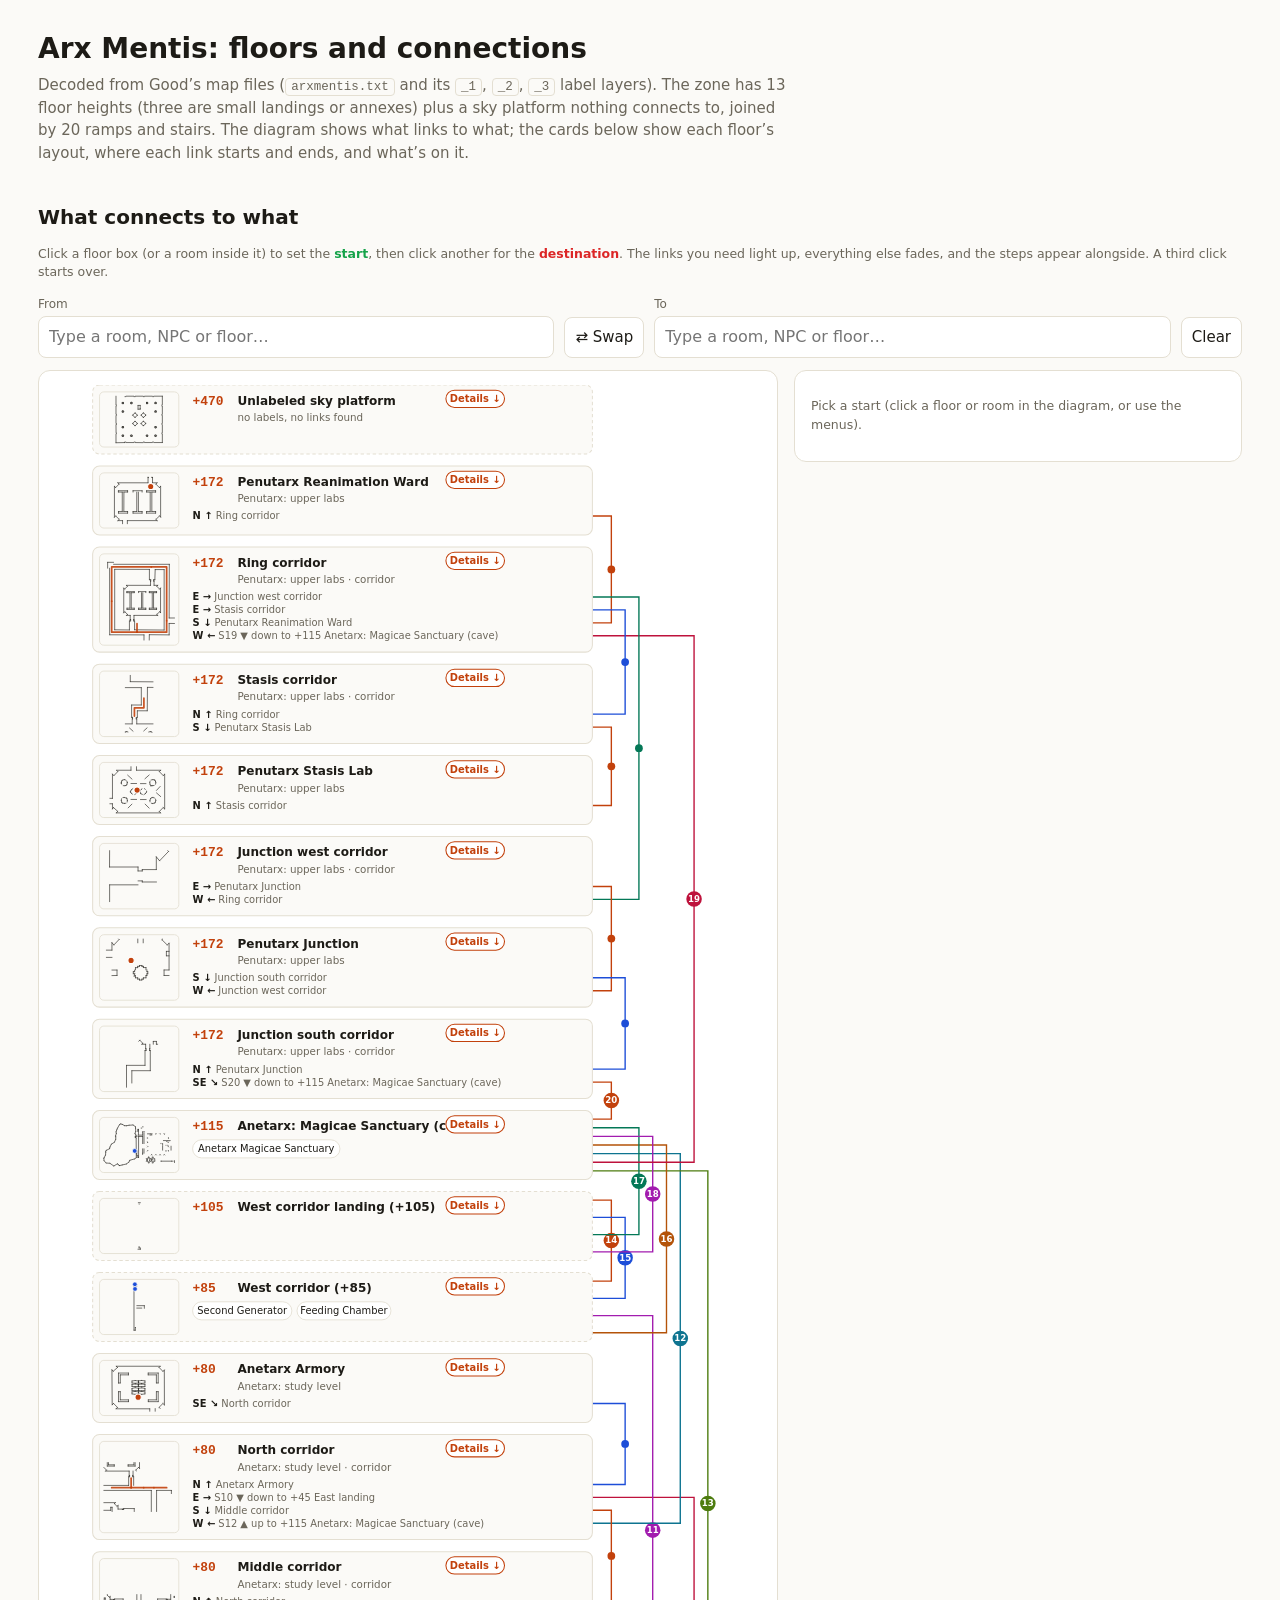
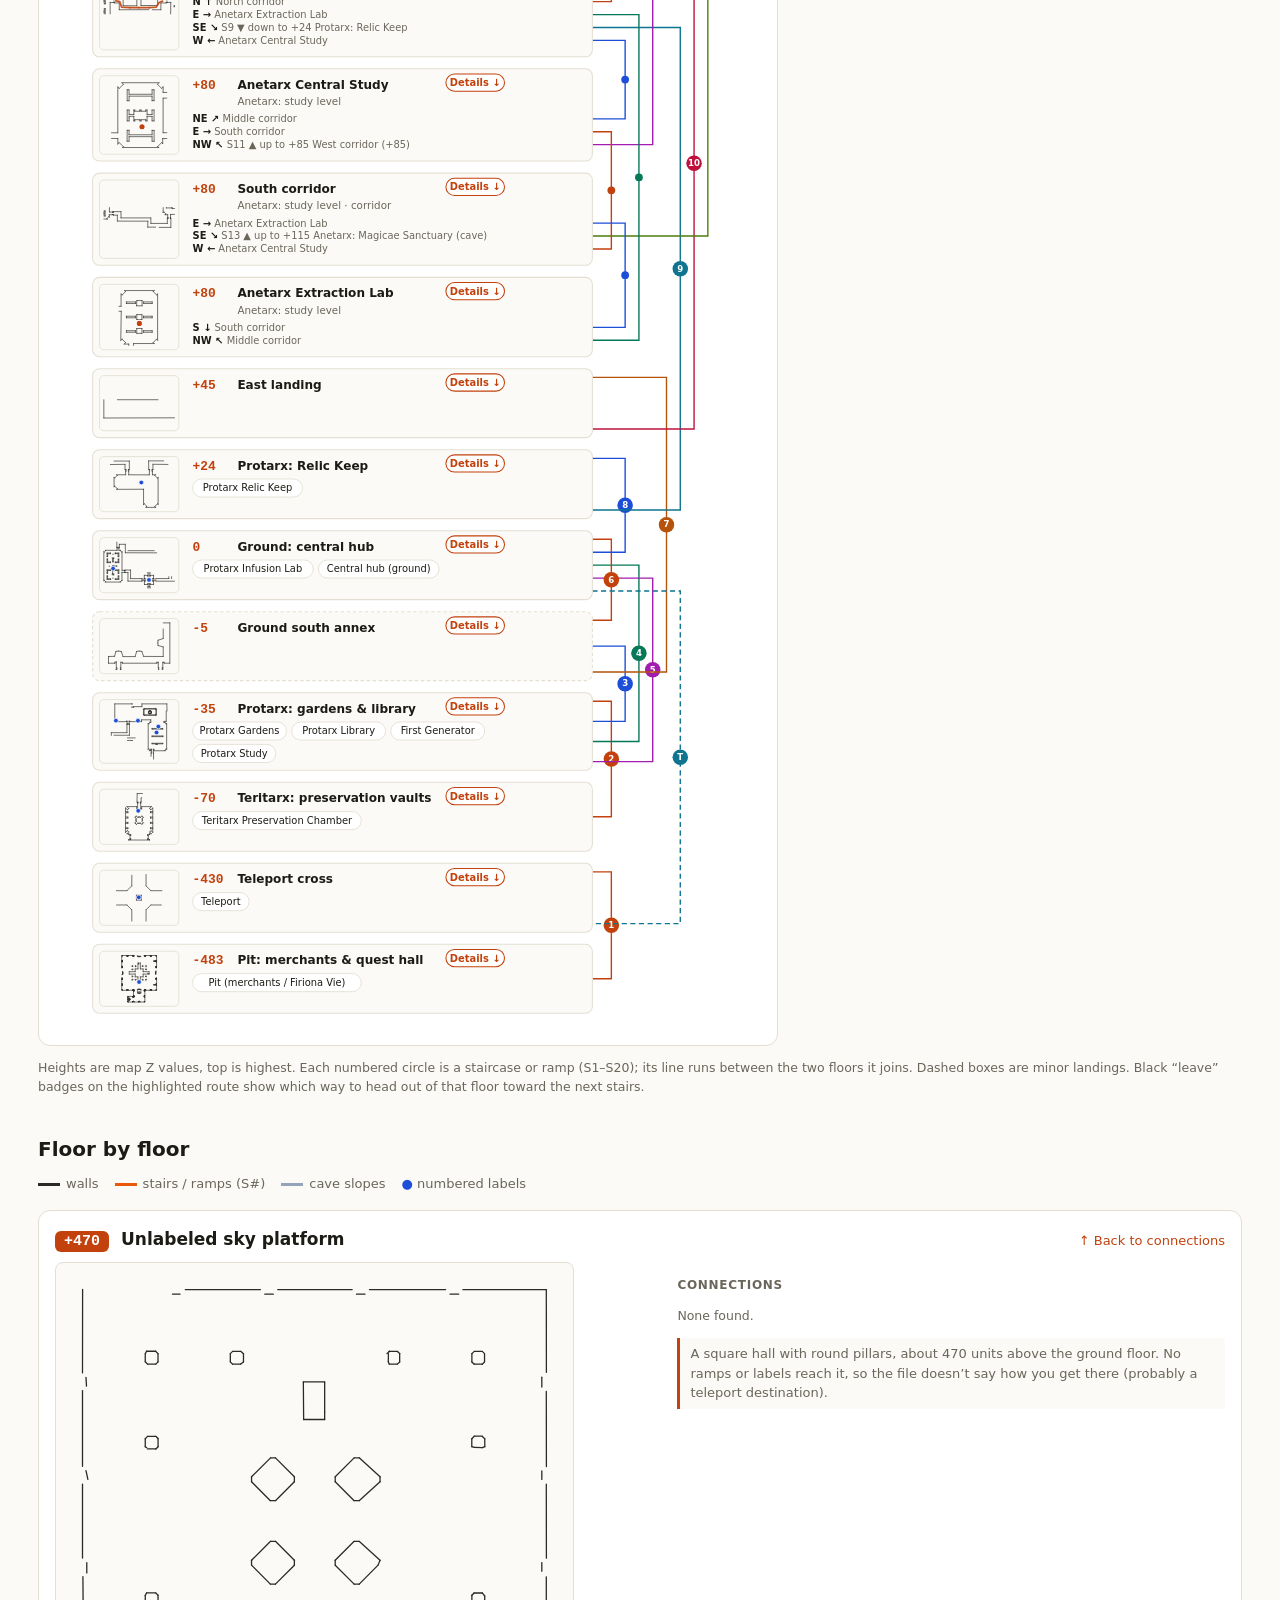
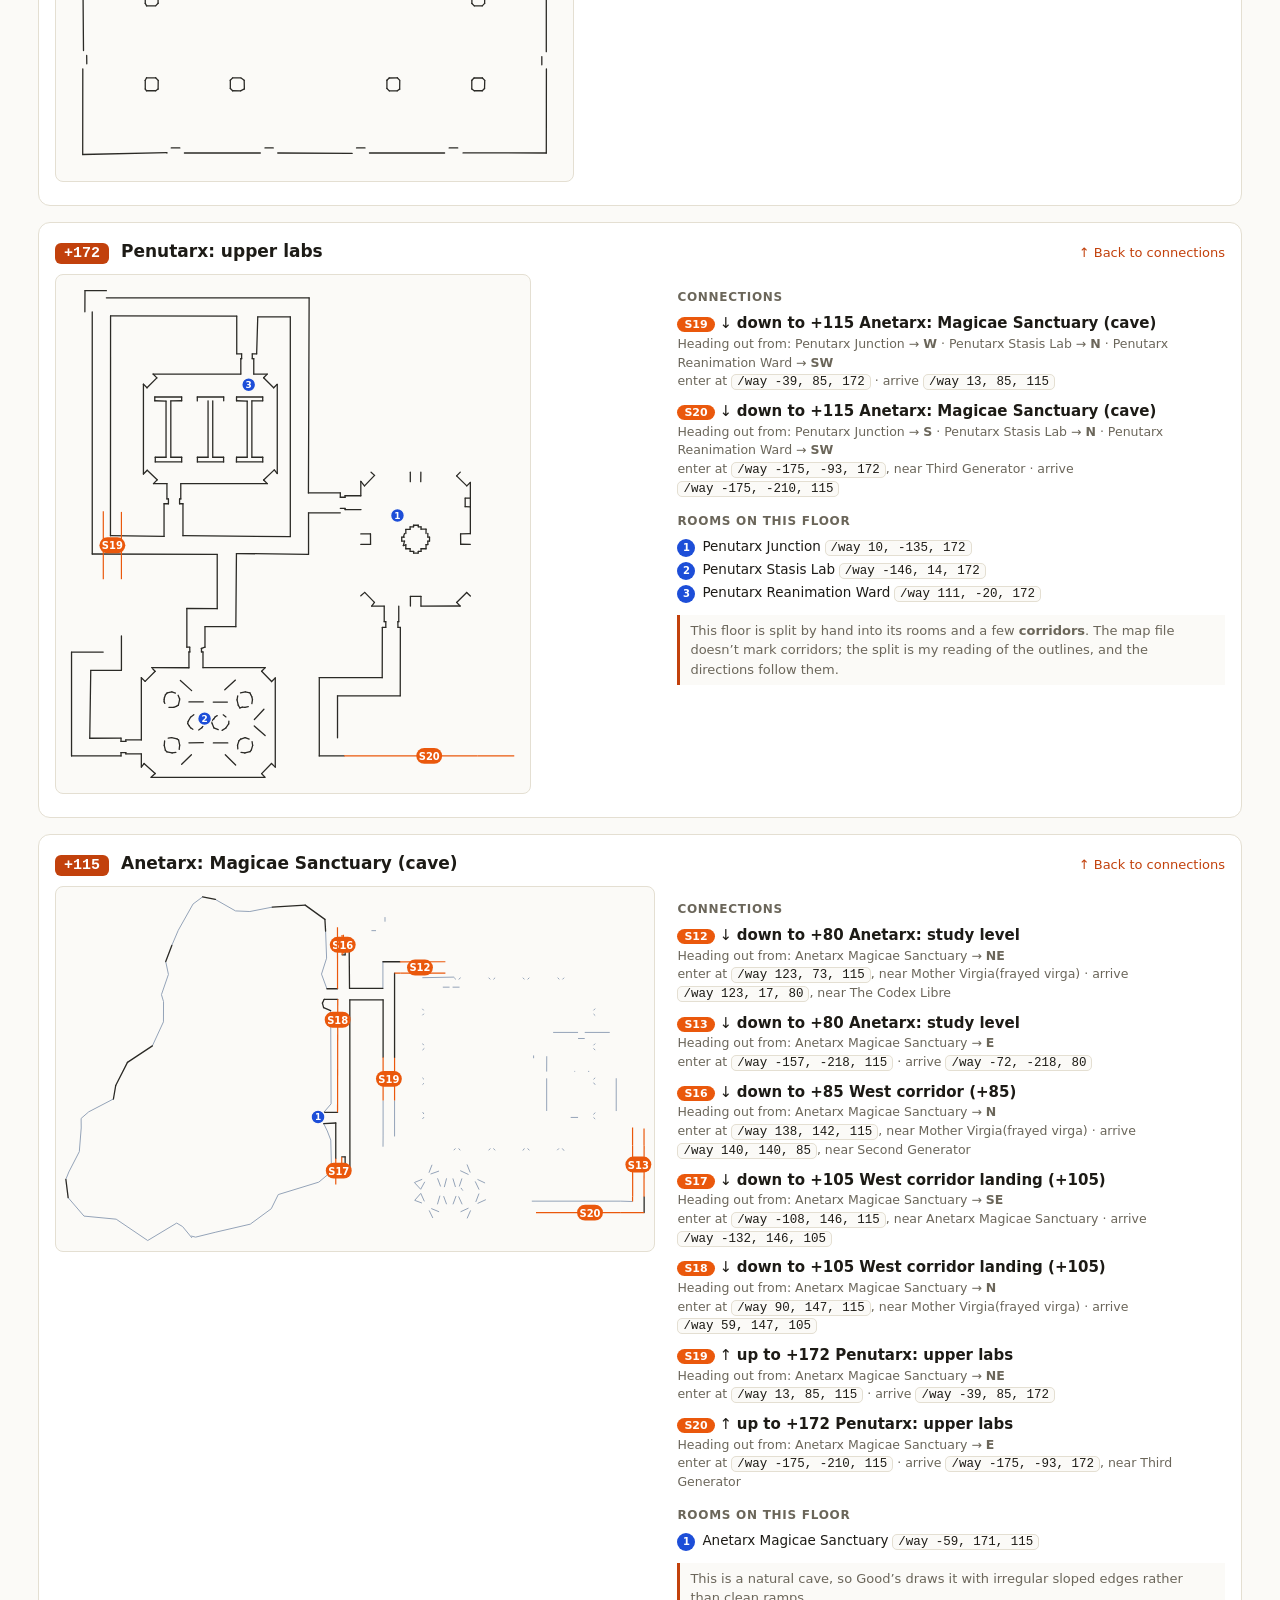
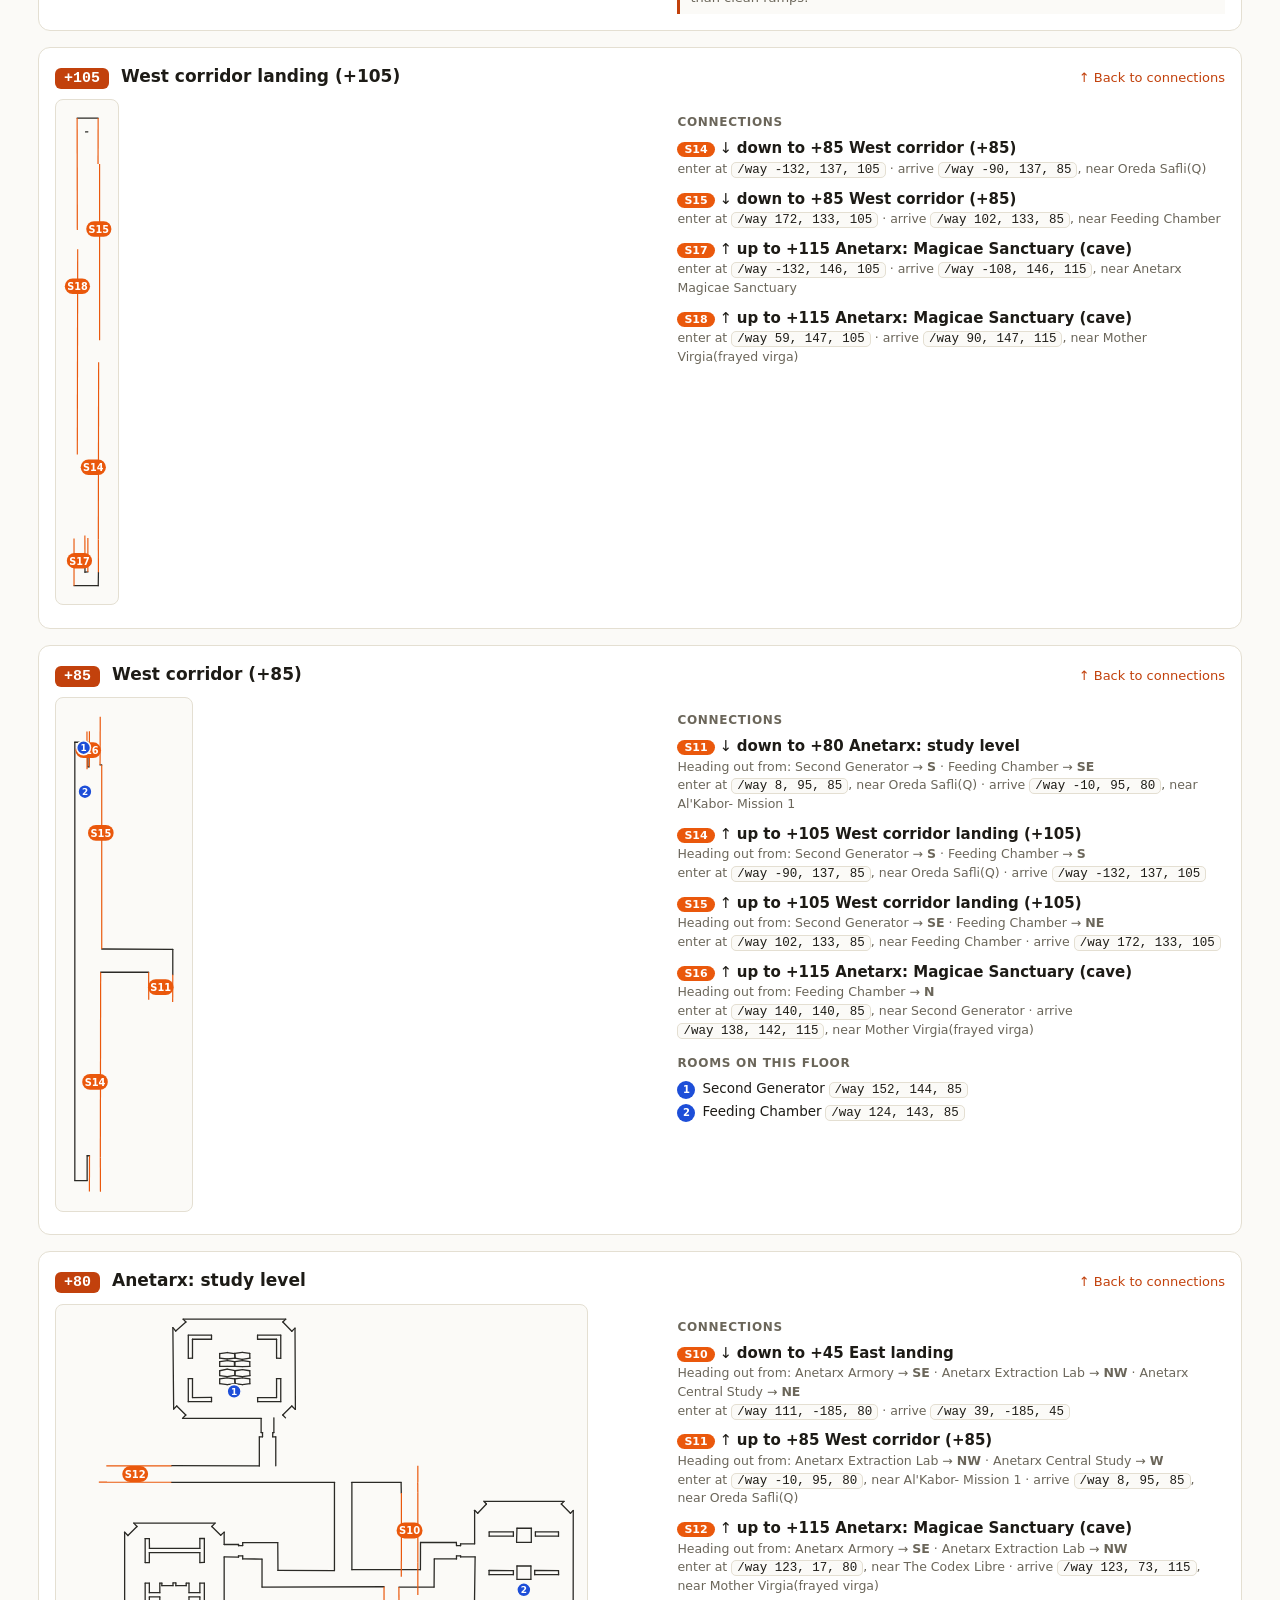
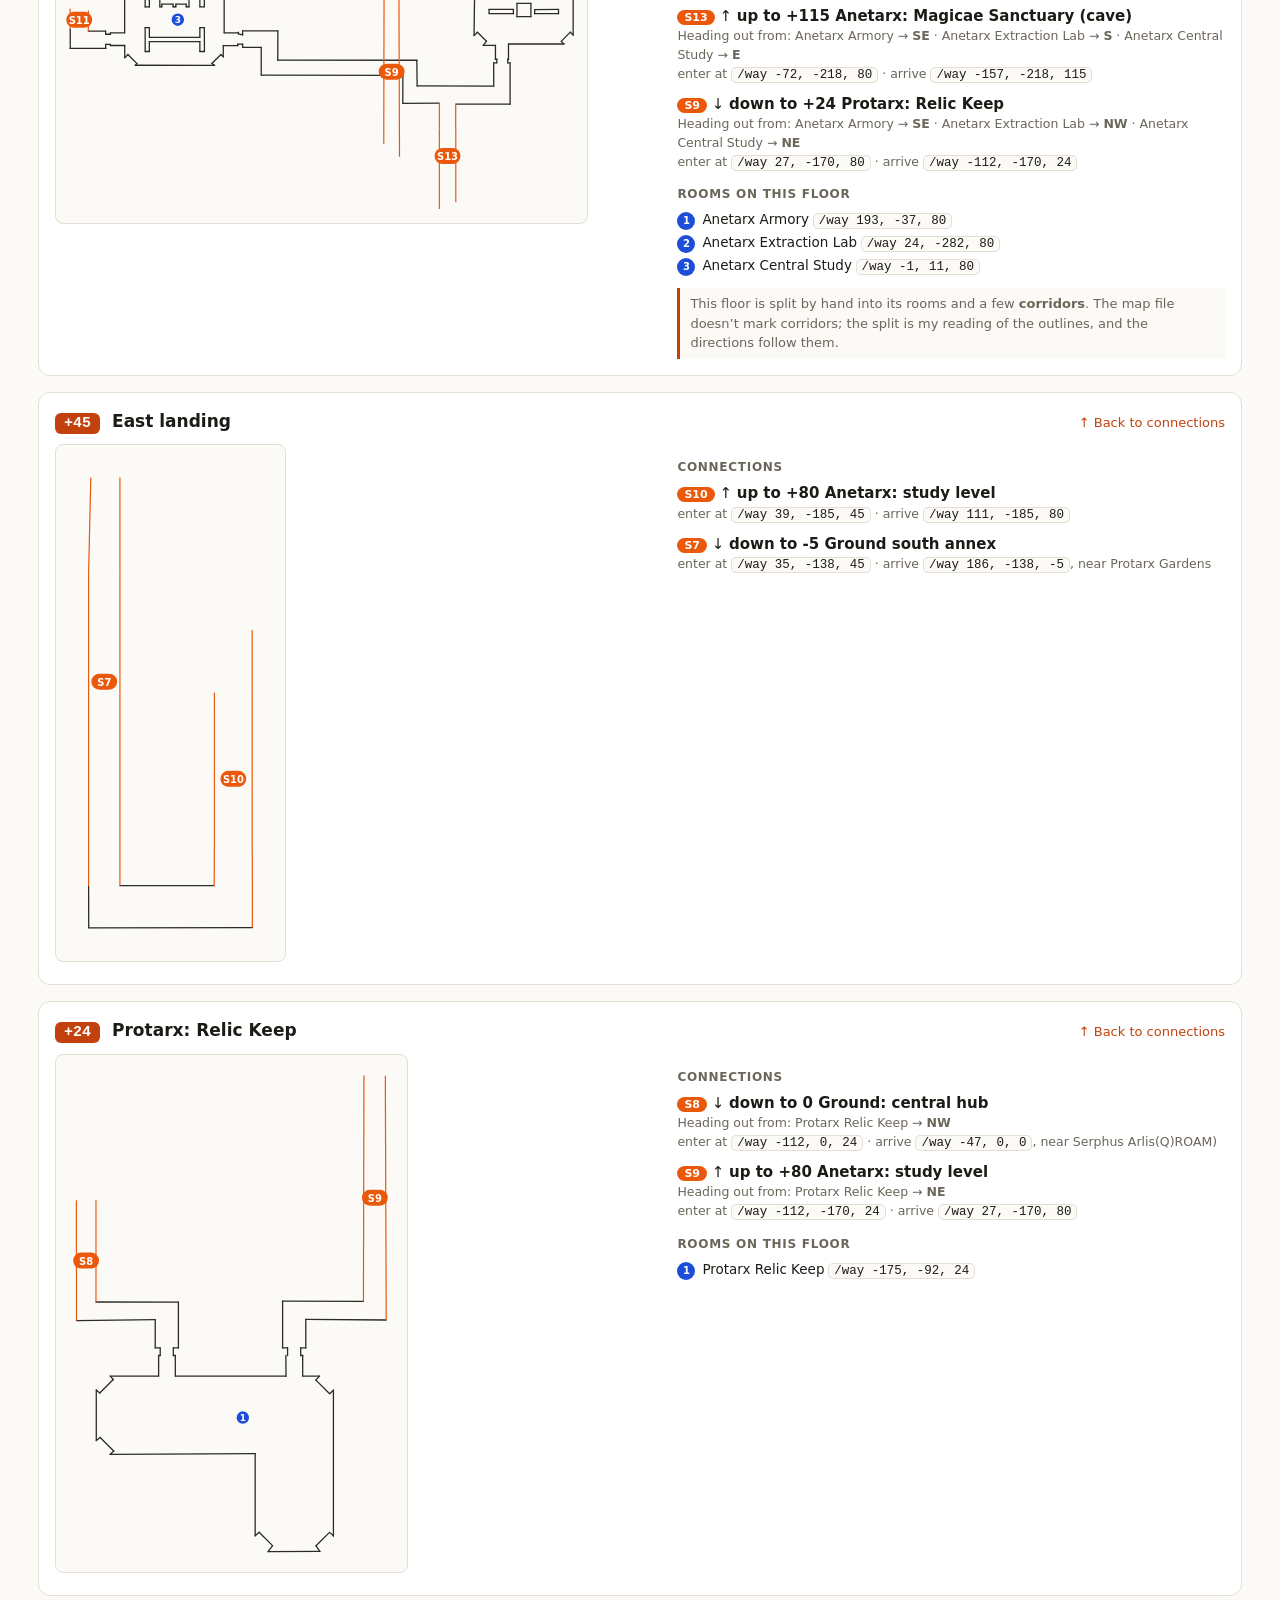
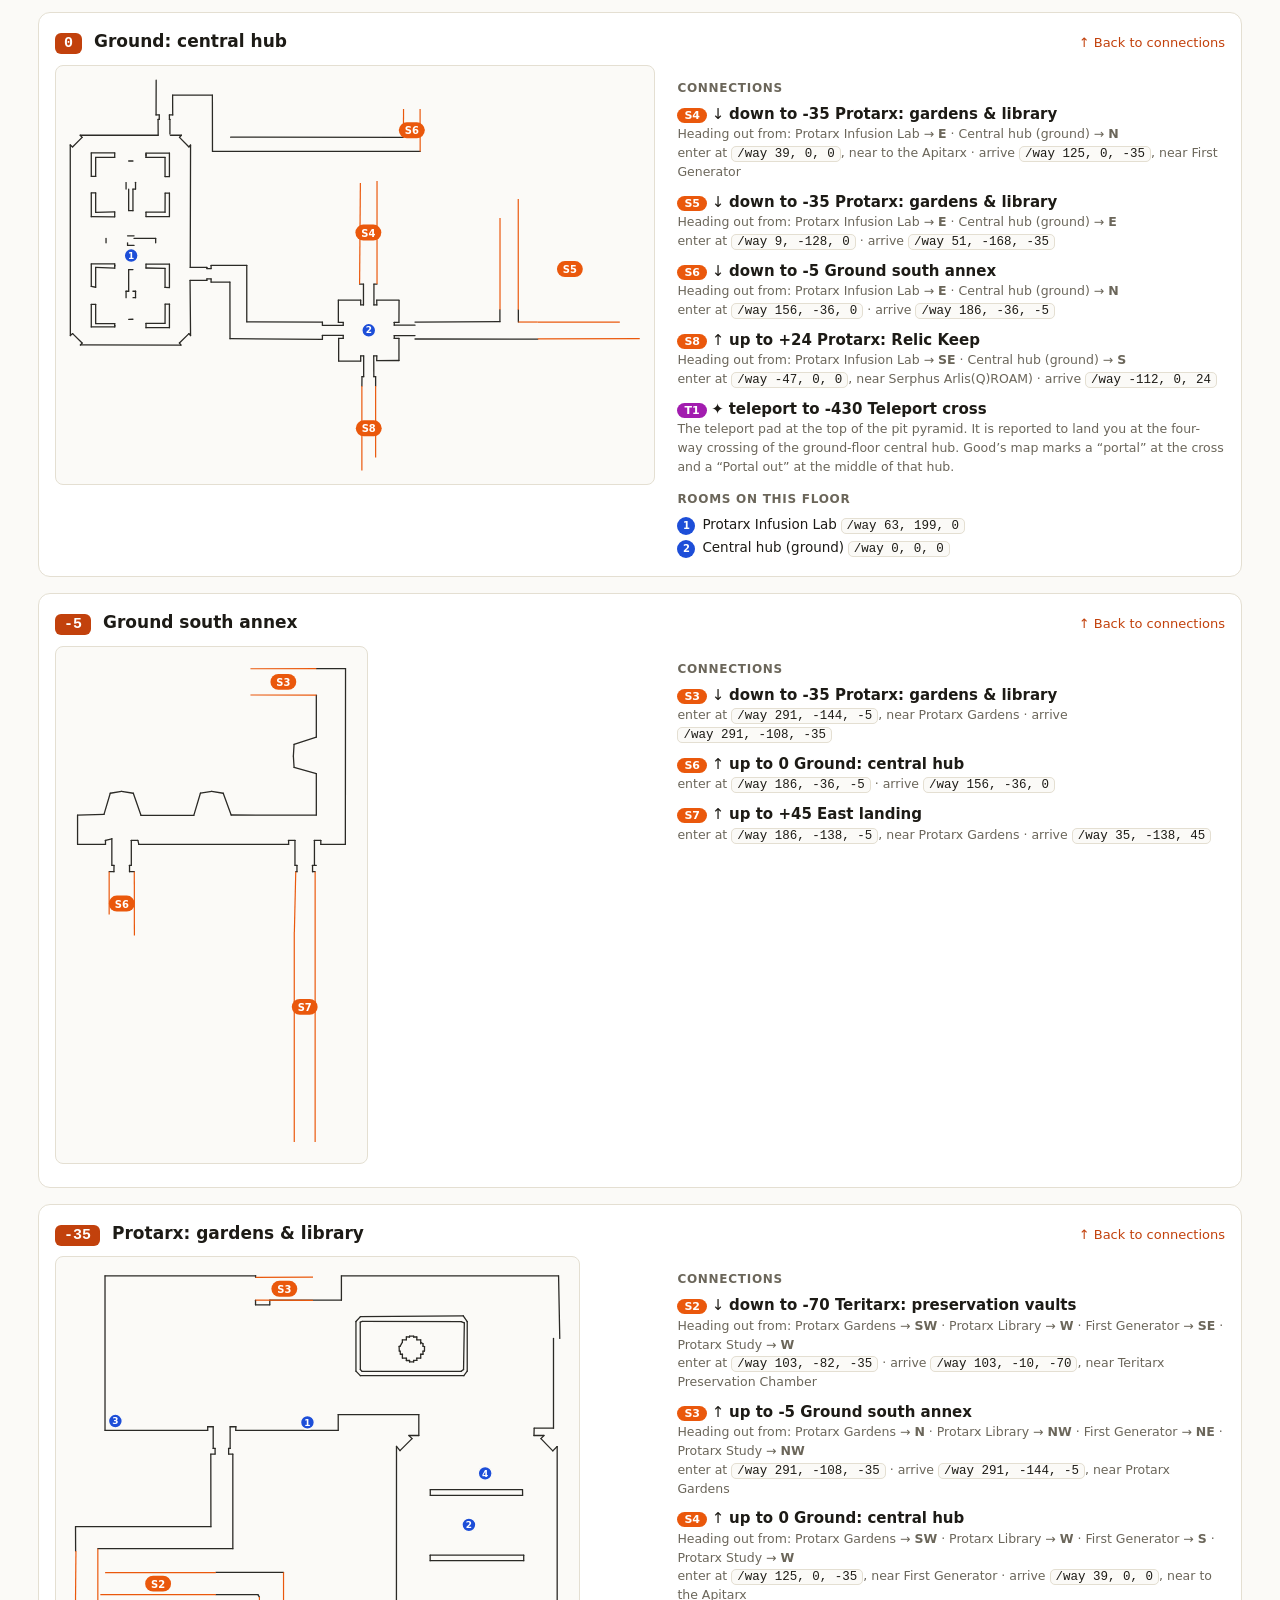
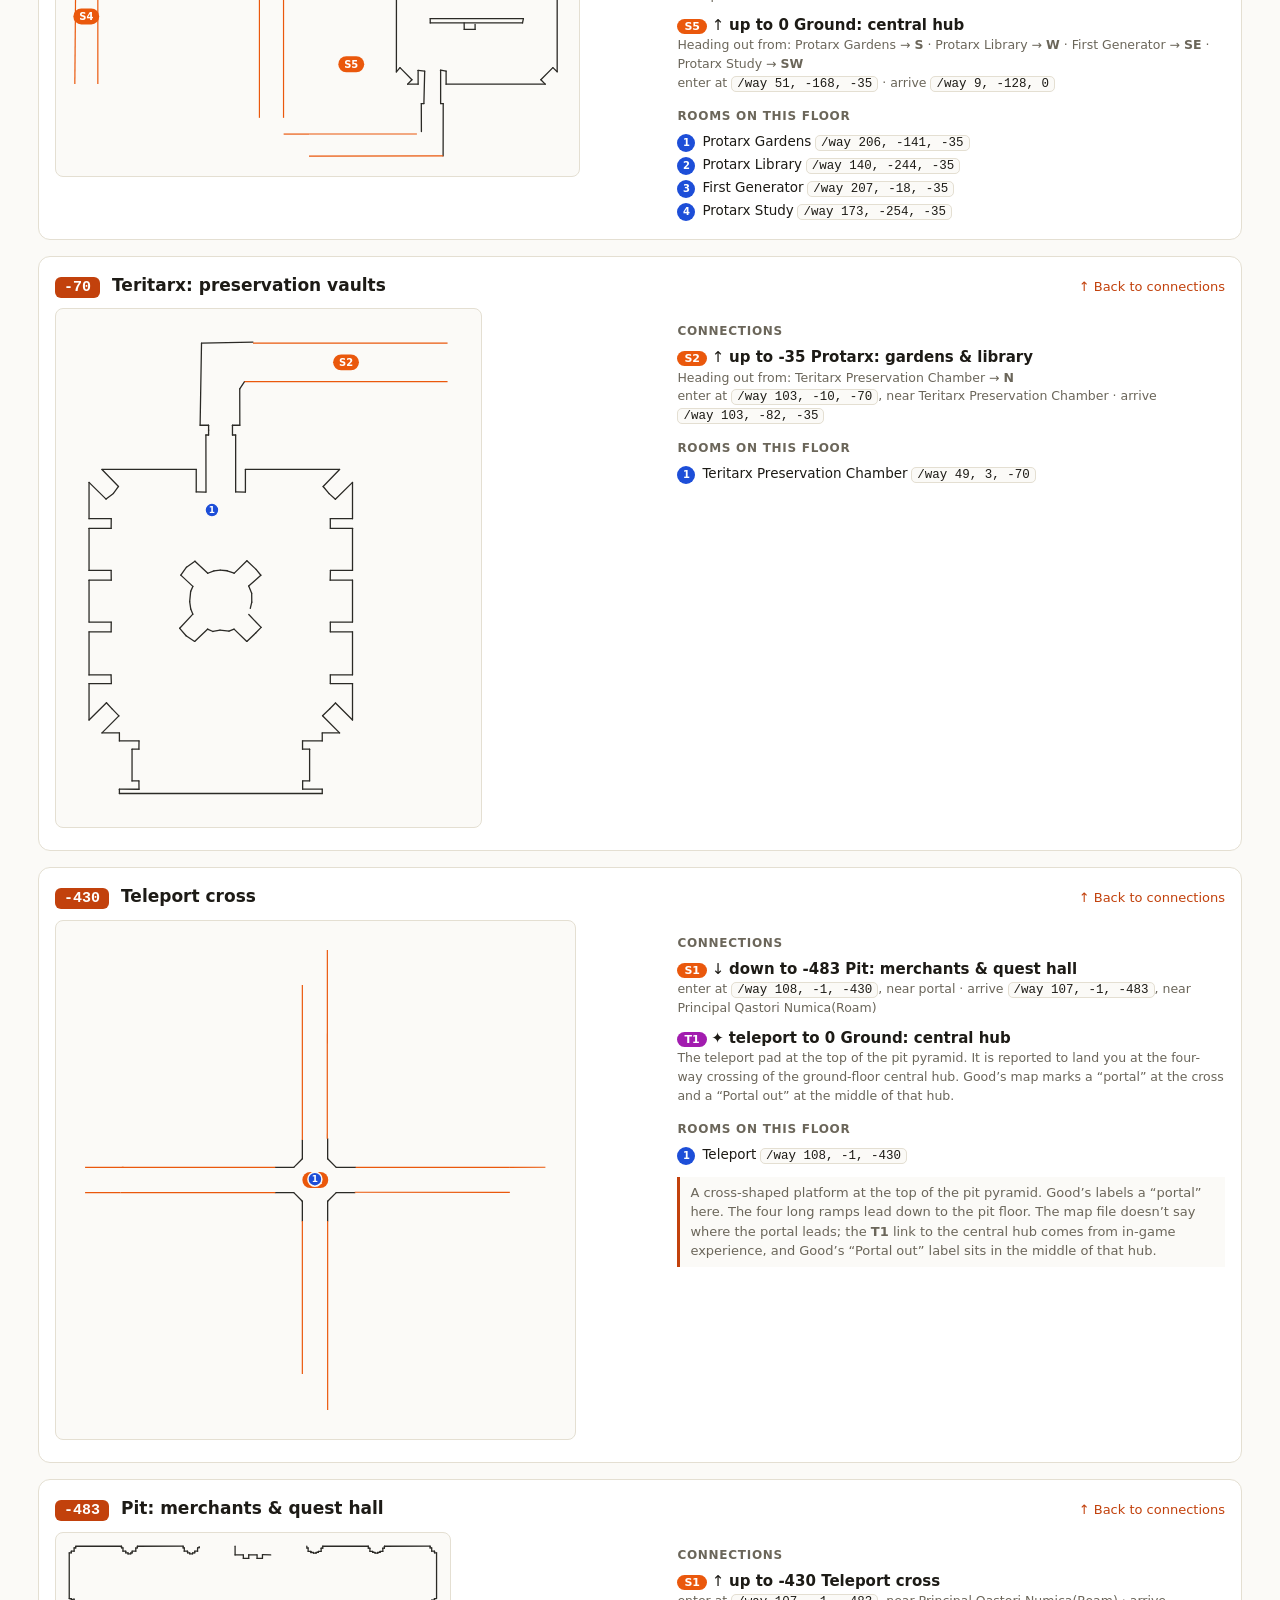
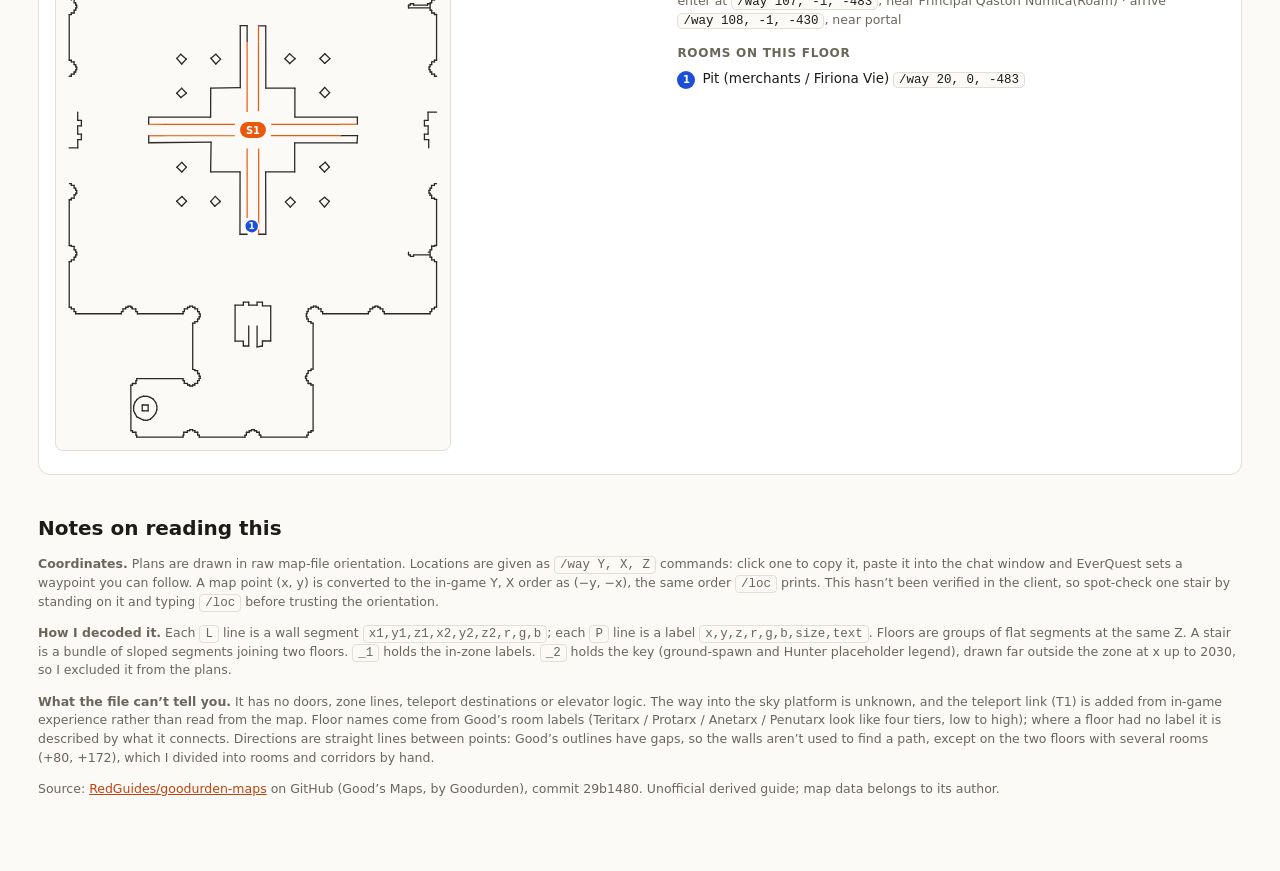
==== commit f0223f47: "Diagram: one kind of link; ramps are exit rows like any other On divided floors every link out of a " ====
--- a/site/arxmentis/index.html
+++ b/site/arxmentis/index.html
@@ -57,90 +57,90 @@
 <h2 id="connections">What connects to what</h2>
 <p class="sub">Click a floor box (or a room inside it) to set the <b style="color:#16a34a">start</b>, then click another for the <b style="color:#dc2626">destination</b>. The links you need light up, everything else fades, and the steps appear alongside. A third click starts over.</p>
 <div class="ctl"><label>From<select id="selA"></select></label><button id="swap" title="Swap start and destination">⇄ Swap</button><label>To<select id="selB"></select></label><button id="clr">Clear</button></div>
-<div class="dgrid"><div class="diagwrap"><svg viewBox="0 0 808 2498" class="diag" role="img" aria-label="Floor connection diagram">
-<g class="edge" id="e-S1"><title>S1: -483 Pit: merchants &amp; quest hall to -430 Teleport cross</title><path d="M626 2320.0 H648 V2444.0 H626" fill="none" stroke="#c2410c" stroke-width="1.6"/><circle cx="648" cy="2382.0" r="9" fill="#c2410c"/><text x="648" y="2385.2" class="pill" text-anchor="middle">1</text></g>
-<g class="edge" id="e-S2"><title>S2: -70 Teritarx: preservation vaults to -35 Protarx: gardens &amp; library</title><path d="M626 2122.0 H648 V2256.0 H626" fill="none" stroke="#c2410c" stroke-width="1.6"/><circle cx="648" cy="2189.0" r="9" fill="#c2410c"/><text x="648" y="2192.2" class="pill" text-anchor="middle">2</text></g>
-<g class="edge" id="e-S3"><title>S3: -35 Protarx: gardens &amp; library to -5 Ground south annex</title><path d="M626 2058.0 H664 V2145.3 H626" fill="none" stroke="#1d4ed8" stroke-width="1.6"/><circle cx="664" cy="2101.7" r="9" fill="#1d4ed8"/><text x="664" y="2104.8" class="pill" text-anchor="middle">3</text></g>
-<g class="edge" id="e-S4"><title>S4: -35 Protarx: gardens &amp; library to 0 Ground: central hub</title><path d="M626 1964.0 H680 V2168.7 H626" fill="none" stroke="#047857" stroke-width="1.6"/><circle cx="680" cy="2066.3" r="9" fill="#047857"/><text x="680" y="2069.5" class="pill" text-anchor="middle">4</text></g>
-<g class="edge" id="e-S5"><title>S5: -35 Protarx: gardens &amp; library to 0 Ground: central hub</title><path d="M626 1979.0 H696 V2192.0 H626" fill="none" stroke="#a21caf" stroke-width="1.6"/><circle cx="696" cy="2085.5" r="9" fill="#a21caf"/><text x="696" y="2088.7" class="pill" text-anchor="middle">5</text></g>
-<g class="edge" id="e-S6"><title>S6: -5 Ground south annex to 0 Ground: central hub</title><path d="M626 1934.0 H648 V2028.0 H626" fill="none" stroke="#c2410c" stroke-width="1.6"/><circle cx="648" cy="1981.0" r="9" fill="#c2410c"/><text x="648" y="1984.2" class="pill" text-anchor="middle">6</text></g>
-<g class="edge" id="e-S7"><title>S7: -5 Ground south annex to +45 East landing</title><path d="M626 1806.0 H712 V2088.0 H626" fill="none" stroke="#b45309" stroke-width="1.6"/><circle cx="712" cy="1947.0" r="9" fill="#b45309"/><text x="712" y="1950.2" class="pill" text-anchor="middle">7</text></g>
-<g class="edge" id="e-S8"><title>S8: 0 Ground: central hub to +24 Protarx: Relic Keep</title><path d="M626 1900.0 H664 V1949.0 H626" fill="none" stroke="#1d4ed8" stroke-width="1.6"/><circle cx="664" cy="1924.5" r="9" fill="#1d4ed8"/><text x="664" y="1927.7" class="pill" text-anchor="middle">8</text></g>
-<g class="edge" id="e-S9"><title>S9: +24 Protarx: Relic Keep to +80 Anetarx: study level</title><path d="M626 1350.5 H648 V1840.0 H626" fill="none" stroke="#c2410c" stroke-width="1.6"/><circle cx="648" cy="1595.2" r="9" fill="#c2410c"/><text x="648" y="1598.5" class="pill" text-anchor="middle">9</text></g>
-<g class="edge" id="e-S10"><title>S10: +45 East landing to +80 Anetarx: study level</title><path d="M626 1201.0 H664 V1746.0 H626" fill="none" stroke="#1d4ed8" stroke-width="1.6"/><circle cx="664" cy="1473.5" r="9" fill="#1d4ed8"/><text x="664" y="1476.7" class="pill" text-anchor="middle">10</text></g>
-<g class="edge" id="e-S11"><title>S11: +80 Anetarx: study level to +85 West corridor (+85)</title><path d="M626 1053.0 H680 V1464.0 H626" fill="none" stroke="#047857" stroke-width="1.6"/><circle cx="680" cy="1258.5" r="9" fill="#047857"/><text x="680" y="1261.7" class="pill" text-anchor="middle">11</text></g>
-<g class="edge" id="e-S12"><title>S12: +80 Anetarx: study level to +115 Anetarx: Magicae Sanctuary (cave)</title><path d="M626 875.0 H728 V1273.0 H626" fill="none" stroke="#0e7490" stroke-width="1.6"/><circle cx="728" cy="1074.0" r="9" fill="#0e7490"/><text x="728" y="1077.2" class="pill" text-anchor="middle">12</text></g>
-<g class="edge" id="e-S13"><title>S13: +80 Anetarx: study level to +115 Anetarx: Magicae Sanctuary (cave)</title><path d="M626 885.0 H744 V1570.0 H626" fill="none" stroke="#be123c" stroke-width="1.6"/><circle cx="744" cy="1227.5" r="9" fill="#be123c"/><text x="744" y="1230.7" class="pill" text-anchor="middle">13</text></g>
-<g class="edge" id="e-S14"><title>S14: +85 West corridor (+85) to +105 West corridor landing (+105)</title><path d="M626 919.0 H648 V1013.0 H626" fill="none" stroke="#c2410c" stroke-width="1.6"/><circle cx="648" cy="966.0" r="9" fill="#c2410c"/><text x="648" y="969.2" class="pill" text-anchor="middle">14</text></g>
-<g class="edge" id="e-S15"><title>S15: +85 West corridor (+85) to +105 West corridor landing (+105)</title><path d="M626 939.0 H664 V1033.0 H626" fill="none" stroke="#1d4ed8" stroke-width="1.6"/><circle cx="664" cy="986.0" r="9" fill="#1d4ed8"/><text x="664" y="989.2" class="pill" text-anchor="middle">15</text></g>
-<g class="edge" id="e-S16"><title>S16: +85 West corridor (+85) to +115 Anetarx: Magicae Sanctuary (cave)</title><path d="M626 865.0 H712 V1073.0 H626" fill="none" stroke="#b45309" stroke-width="1.6"/><circle cx="712" cy="969.0" r="9" fill="#b45309"/><text x="712" y="972.2" class="pill" text-anchor="middle">16</text></g>
-<g class="edge" id="e-S17"><title>S17: +105 West corridor landing (+105) to +115 Anetarx: Magicae Sanctuary (cave)</title><path d="M626 845.0 H680 V959.0 H626" fill="none" stroke="#047857" stroke-width="1.6"/><circle cx="680" cy="902.0" r="9" fill="#047857"/><text x="680" y="905.2" class="pill" text-anchor="middle">17</text></g>
-<g class="edge" id="e-S18"><title>S18: +105 West corridor landing (+105) to +115 Anetarx: Magicae Sanctuary (cave)</title><path d="M626 855.0 H696 V979.0 H626" fill="none" stroke="#a21caf" stroke-width="1.6"/><circle cx="696" cy="917.0" r="9" fill="#a21caf"/><text x="696" y="920.2" class="pill" text-anchor="middle">18</text></g>
-<g class="edge" id="e-S19"><title>S19: +115 Anetarx: Magicae Sanctuary (cave) to +172 Penutarx: upper labs</title><path d="M626 241.5 H664 V835.0 H626" fill="none" stroke="#1d4ed8" stroke-width="1.6"/><circle cx="664" cy="538.2" r="9" fill="#1d4ed8"/><text x="664" y="541.5" class="pill" text-anchor="middle">19</text></g>
-<g class="edge" id="e-S20"><title>S20: +115 Anetarx: Magicae Sanctuary (cave) to +172 Penutarx: upper labs</title><path d="M626 761.0 H648 V825.0 H626" fill="none" stroke="#c2410c" stroke-width="1.6"/><circle cx="648" cy="793.0" r="9" fill="#c2410c"/><text x="648" y="796.2" class="pill" text-anchor="middle">20</text></g>
-<g class="edge" id="e-T1"><title>T1: teleport between -430 Teleport cross and 0 Ground: central hub</title><path d="M626 1994.0 H728 V2380.0 H626" fill="none" stroke="#0e7490" stroke-width="1.6" stroke-dasharray="6 4"/><circle cx="728" cy="2187.0" r="9" fill="#0e7490"/><text x="728" y="2190.2" class="pill" text-anchor="middle">T</text></g>
+<div class="dgrid"><div class="diagwrap"><svg viewBox="0 0 824 2600" class="diag" role="img" aria-label="Floor connection diagram">
+<g class="edge" id="e-S1"><title>S1: -483 Pit: merchants &amp; quest hall to -430 Teleport cross</title><path d="M626 2422.0 H648 V2546.0 H626" fill="none" stroke="#c2410c" stroke-width="1.6"/><circle cx="648" cy="2484.0" r="9" fill="#c2410c"/><text x="648" y="2487.2" class="pill" text-anchor="middle">1</text></g>
+<g class="edge" id="e-S2"><title>S2: -70 Teritarx: preservation vaults to -35 Protarx: gardens &amp; library</title><path d="M626 2224.0 H648 V2358.0 H626" fill="none" stroke="#c2410c" stroke-width="1.6"/><circle cx="648" cy="2291.0" r="9" fill="#c2410c"/><text x="648" y="2294.2" class="pill" text-anchor="middle">2</text></g>
+<g class="edge" id="e-S3"><title>S3: -35 Protarx: gardens &amp; library to -5 Ground south annex</title><path d="M626 2160.0 H664 V2247.3 H626" fill="none" stroke="#1d4ed8" stroke-width="1.6"/><circle cx="664" cy="2203.7" r="9" fill="#1d4ed8"/><text x="664" y="2206.8" class="pill" text-anchor="middle">3</text></g>
+<g class="edge" id="e-S4"><title>S4: -35 Protarx: gardens &amp; library to 0 Ground: central hub</title><path d="M626 2066.0 H680 V2270.7 H626" fill="none" stroke="#047857" stroke-width="1.6"/><circle cx="680" cy="2168.3" r="9" fill="#047857"/><text x="680" y="2171.5" class="pill" text-anchor="middle">4</text></g>
+<g class="edge" id="e-S5"><title>S5: -35 Protarx: gardens &amp; library to 0 Ground: central hub</title><path d="M626 2081.0 H696 V2294.0 H626" fill="none" stroke="#a21caf" stroke-width="1.6"/><circle cx="696" cy="2187.5" r="9" fill="#a21caf"/><text x="696" y="2190.7" class="pill" text-anchor="middle">5</text></g>
+<g class="edge" id="e-S6"><title>S6: -5 Ground south annex to 0 Ground: central hub</title><path d="M626 2036.0 H648 V2130.0 H626" fill="none" stroke="#c2410c" stroke-width="1.6"/><circle cx="648" cy="2083.0" r="9" fill="#c2410c"/><text x="648" y="2086.2" class="pill" text-anchor="middle">6</text></g>
+<g class="edge" id="e-S7"><title>S7: -5 Ground south annex to +45 East landing</title><path d="M626 1848.0 H712 V2190.0 H626" fill="none" stroke="#b45309" stroke-width="1.6"/><circle cx="712" cy="2019.0" r="9" fill="#b45309"/><text x="712" y="2022.2" class="pill" text-anchor="middle">7</text></g>
+<g class="edge" id="e-S8"><title>S8: 0 Ground: central hub to +24 Protarx: Relic Keep</title><path d="M626 1942.0 H664 V2051.0 H626" fill="none" stroke="#1d4ed8" stroke-width="1.6"/><circle cx="664" cy="1996.5" r="9" fill="#1d4ed8"/><text x="664" y="1999.7" class="pill" text-anchor="middle">8</text></g>
+<g class="edge" id="e-S9"><title>S9: +24 Protarx: Relic Keep to +80 Anetarx: study level</title><path d="M626 1442.0 H728 V2002.0 H626" fill="none" stroke="#0e7490" stroke-width="1.6"/><circle cx="728" cy="1722.0" r="9" fill="#0e7490"/><text x="728" y="1725.2" class="pill" text-anchor="middle">9</text></g>
+<g class="edge" id="e-S10"><title>S10: +45 East landing to +80 Anetarx: study level</title><path d="M626 1291.0 H744 V1908.0 H626" fill="none" stroke="#be123c" stroke-width="1.6"/><circle cx="744" cy="1599.5" r="9" fill="#be123c"/><text x="744" y="1602.7" class="pill" text-anchor="middle">10</text></g>
+<g class="edge" id="e-S11"><title>S11: +80 Anetarx: study level to +85 West corridor (+85)</title><path d="M626 1080.0 H696 V1578.0 H626" fill="none" stroke="#a21caf" stroke-width="1.6"/><circle cx="696" cy="1329.0" r="9" fill="#a21caf"/><text x="696" y="1332.2" class="pill" text-anchor="middle">11</text></g>
+<g class="edge" id="e-S12"><title>S12: +80 Anetarx: study level to +115 Anetarx: Magicae Sanctuary (cave)</title><path d="M626 892.0 H728 V1321.0 H626" fill="none" stroke="#0e7490" stroke-width="1.6"/><circle cx="728" cy="1106.5" r="9" fill="#0e7490"/><text x="728" y="1109.7" class="pill" text-anchor="middle">12</text></g>
+<g class="edge" id="e-S13"><title>S13: +80 Anetarx: study level to +115 Anetarx: Magicae Sanctuary (cave)</title><path d="M626 912.0 H760 V1684.0 H626" fill="none" stroke="#4d7c0f" stroke-width="1.6"/><circle cx="760" cy="1298.0" r="9" fill="#4d7c0f"/><text x="760" y="1301.2" class="pill" text-anchor="middle">13</text></g>
+<g class="edge" id="e-S14"><title>S14: +85 West corridor (+85) to +105 West corridor landing (+105)</title><path d="M626 946.0 H648 V1040.0 H626" fill="none" stroke="#c2410c" stroke-width="1.6"/><circle cx="648" cy="993.0" r="9" fill="#c2410c"/><text x="648" y="996.2" class="pill" text-anchor="middle">14</text></g>
+<g class="edge" id="e-S15"><title>S15: +85 West corridor (+85) to +105 West corridor landing (+105)</title><path d="M626 966.0 H664 V1060.0 H626" fill="none" stroke="#1d4ed8" stroke-width="1.6"/><circle cx="664" cy="1013.0" r="9" fill="#1d4ed8"/><text x="664" y="1016.2" class="pill" text-anchor="middle">15</text></g>
+<g class="edge" id="e-S16"><title>S16: +85 West corridor (+85) to +115 Anetarx: Magicae Sanctuary (cave)</title><path d="M626 882.0 H712 V1100.0 H626" fill="none" stroke="#b45309" stroke-width="1.6"/><circle cx="712" cy="991.0" r="9" fill="#b45309"/><text x="712" y="994.2" class="pill" text-anchor="middle">16</text></g>
+<g class="edge" id="e-S17"><title>S17: +105 West corridor landing (+105) to +115 Anetarx: Magicae Sanctuary (cave)</title><path d="M626 862.0 H680 V986.0 H626" fill="none" stroke="#047857" stroke-width="1.6"/><circle cx="680" cy="924.0" r="9" fill="#047857"/><text x="680" y="927.2" class="pill" text-anchor="middle">17</text></g>
+<g class="edge" id="e-S18"><title>S18: +105 West corridor landing (+105) to +115 Anetarx: Magicae Sanctuary (cave)</title><path d="M626 872.0 H696 V1006.0 H626" fill="none" stroke="#a21caf" stroke-width="1.6"/><circle cx="696" cy="939.0" r="9" fill="#a21caf"/><text x="696" y="942.2" class="pill" text-anchor="middle">18</text></g>
+<g class="edge" id="e-S19"><title>S19: +115 Anetarx: Magicae Sanctuary (cave) to +172 Penutarx: upper labs</title><path d="M626 291.0 H744 V902.0 H626" fill="none" stroke="#be123c" stroke-width="1.6"/><circle cx="744" cy="596.5" r="9" fill="#be123c"/><text x="744" y="599.7" class="pill" text-anchor="middle">19</text></g>
+<g class="edge" id="e-S20"><title>S20: +115 Anetarx: Magicae Sanctuary (cave) to +172 Penutarx: upper labs</title><path d="M626 809.0 H648 V852.0 H626" fill="none" stroke="#c2410c" stroke-width="1.6"/><circle cx="648" cy="830.5" r="9" fill="#c2410c"/><text x="648" y="833.7" class="pill" text-anchor="middle">20</text></g>
+<g class="edge" id="e-T1"><title>T1: teleport between -430 Teleport cross and 0 Ground: central hub</title><path d="M626 2096.0 H728 V2482.0 H626" fill="none" stroke="#0e7490" stroke-width="1.6" stroke-dasharray="6 4"/><circle cx="728" cy="2289.0" r="9" fill="#0e7490"/><text x="728" y="2292.2" class="pill" text-anchor="middle">T</text></g>
+<g class="edge" id="e-l-172c0-172r4"><title>Penutarx Reanimation Ward ↔ Ring corridor</title><path d="M626 152.0 H648 V276.0 H626" fill="none" stroke="#c2410c" stroke-width="1.6"/><circle cx="648" cy="214.0" r="4.5" fill="#c2410c"/></g>
+<g class="edge" id="e-l-172c0-172c1"><title>Ring corridor ↔ Stasis corridor</title><path d="M626 261.0 H664 V382.0 H626" fill="none" stroke="#1d4ed8" stroke-width="1.6"/><circle cx="664" cy="321.5" r="4.5" fill="#1d4ed8"/></g>
+<g class="edge" id="e-l-172c0-172c2"><title>Ring corridor ↔ Junction west corridor</title><path d="M626 246.0 H680 V597.0 H626" fill="none" stroke="#047857" stroke-width="1.6"/><circle cx="680" cy="421.5" r="4.5" fill="#047857"/></g>
+<g class="edge" id="e-l-172c1-172r3"><title>Stasis corridor ↔ Penutarx Stasis Lab</title><path d="M626 397.0 H648 V488.0 H626" fill="none" stroke="#c2410c" stroke-width="1.6"/><circle cx="648" cy="442.5" r="4.5" fill="#c2410c"/></g>
+<g class="edge" id="e-l-172c2-172r0"><title>Junction west corridor ↔ Penutarx Junction</title><path d="M626 582.0 H648 V703.0 H626" fill="none" stroke="#c2410c" stroke-width="1.6"/><circle cx="648" cy="642.5" r="4.5" fill="#c2410c"/></g>
+<g class="edge" id="e-l-172c3-172r0"><title>Penutarx Junction ↔ Junction south corridor</title><path d="M626 688.0 H664 V794.0 H626" fill="none" stroke="#1d4ed8" stroke-width="1.6"/><circle cx="664" cy="741.0" r="4.5" fill="#1d4ed8"/></g>
+<g class="edge" id="e-l-80c4-80c5"><title>North corridor ↔ Middle corridor</title><path d="M626 1306.0 H648 V1412.0 H626" fill="none" stroke="#c2410c" stroke-width="1.6"/><circle cx="648" cy="1359.0" r="4.5" fill="#c2410c"/></g>
+<g class="edge" id="e-l-80c4-80r2"><title>Anetarx Armory ↔ North corridor</title><path d="M626 1182.0 H664 V1276.0 H626" fill="none" stroke="#1d4ed8" stroke-width="1.6"/><circle cx="664" cy="1229.0" r="4.5" fill="#1d4ed8"/></g>
+<g class="edge" id="e-l-80c5-80r6"><title>Middle corridor ↔ Anetarx Central Study</title><path d="M626 1457.0 H664 V1548.0 H626" fill="none" stroke="#1d4ed8" stroke-width="1.6"/><circle cx="664" cy="1502.5" r="4.5" fill="#1d4ed8"/></g>
+<g class="edge" id="e-l-80c5-80r5"><title>Middle corridor ↔ Anetarx Extraction Lab</title><path d="M626 1427.0 H680 V1805.0 H626" fill="none" stroke="#047857" stroke-width="1.6"/><circle cx="680" cy="1616.0" r="4.5" fill="#047857"/></g>
+<g class="edge" id="e-l-80c6-80r6"><title>Anetarx Central Study ↔ South corridor</title><path d="M626 1563.0 H648 V1699.0 H626" fill="none" stroke="#c2410c" stroke-width="1.6"/><circle cx="648" cy="1631.0" r="4.5" fill="#c2410c"/></g>
+<g class="edge" id="e-l-80c6-80r5"><title>South corridor ↔ Anetarx Extraction Lab</title><path d="M626 1669.0 H664 V1790.0 H626" fill="none" stroke="#1d4ed8" stroke-width="1.6"/><circle cx="664" cy="1729.5" r="4.5" fill="#1d4ed8"/></g>
 <g class="bx" data-lv="470" data-u="470" data-pick="F470"><rect class="box faint" x="46" y="0" width="580" height="80" rx="8"/><text class="zt" x="162" y="23">+470</text><text class="nt" x="214" y="23">Unlabeled sky platform</text><text class="st" x="214" y="42"> no labels, no links found</text><g class="th"><rect class="thb" x="54" y="8" width="92" height="64" rx="5"/><path d="M73.1 67.0L73.1 57.1M73.6 56.5L73.5 55.5M73.2 54.9L73.1 46.3M73.6 44.7L73.6 45.9M73.1 44.2L73.1 35.6M73.1 33.5L73.1 24.7M73.1 22.7L73.1 13.0M85.0 13.0L93.7 13.0M95.7 13.0L104.4 13.0M106.4 13.0L115.2 13.0M117.2 13.0L126.9 13.0M126.9 22.6L126.9 13.0M126.9 24.8L126.9 33.6M126.9 35.6L126.9 44.2M126.9 46.4L126.9 55.1M126.9 57.1L126.9 66.8M117.3 66.8L126.9 66.8M115.1 66.8L106.4 66.8M104.4 66.9L95.7 66.8M93.7 66.8L84.9 66.8M73.1 67.0L82.9 66.8M83.4 66.2L84.4 66.2M82.9 66.8L82.9 66.8M73.7 35.1L73.5 34.0M73.5 24.2L73.5 23.2M83.5 13.5L84.4 13.5M94.2 13.5L95.2 13.5M104.9 13.5L105.9 13.5M115.8 13.5L116.7 13.5M126.4 23.2L126.4 24.3M126.4 34.1L126.4 35.1M126.4 44.7L126.4 45.7M126.4 55.7L126.4 56.6M116.6 66.2L115.6 66.2M105.9 66.2L104.9 66.2M95.2 66.2L94.3 66.2M102.4 44.4L102.4 45.0M102.4 45.0L104.6 47.2M104.6 47.2L105.2 47.2M105.2 47.2L107.4 45.0M107.4 45.0L107.6 44.4M107.6 44.4L105.2 42.2M105.2 42.2L104.6 42.2M104.6 42.2L102.4 44.4M104.6 37.5L102.4 35.3M102.4 35.3L102.4 34.7M102.4 34.7L104.6 32.6M104.6 32.6L105.2 32.6M105.2 32.6L107.6 34.7M107.6 34.7L107.6 35.3M107.6 35.3L105.2 37.5M105.2 37.5L104.6 37.5M95.5 37.5L97.7 35.3M97.7 35.3L97.7 34.7M97.7 34.7L95.5 32.6M95.5 32.6L94.9 32.5M94.9 32.5L92.7 34.7M92.7 34.7L92.7 35.3M92.7 35.3L94.9 37.5M94.9 37.5L95.5 37.5M94.9 47.2L92.7 45.0M92.7 44.4L94.9 42.2M95.5 42.2L97.7 44.4M97.7 45.0L95.5 47.2M95.5 47.2L94.9 47.2M92.7 44.4L92.7 45.0M95.5 42.2L94.9 42.2M97.7 45.0L97.7 44.4M101.2 28.1L98.7 28.1M98.7 28.1L98.7 23.7M98.7 23.7L101.2 23.7M101.2 23.7L101.2 28.1M101.2 27.2L101.2 27.2M91.8 20.4L91.8 21.4M91.8 21.4L91.4 21.7M91.4 21.7L90.5 21.7M90.5 21.7L90.2 21.4M90.2 21.4L90.2 20.4M90.2 20.4L90.5 20.2M90.5 20.2L91.4 20.2M91.4 20.2L91.8 20.4M80.3 20.5L80.3 21.4M80.3 21.4L80.6 21.7M80.6 21.7L81.6 21.7M81.6 21.7L81.8 21.4M81.8 21.4L81.8 20.4M81.8 20.4L81.6 20.2M81.6 20.2L80.5 20.2M80.5 20.2L80.4 20.4M108.4 20.4L108.7 20.2M108.7 20.2L108.7 20.2M108.7 20.2L109.6 20.2M109.6 20.2L109.9 20.4M109.9 20.4L109.9 21.4M109.9 21.4L109.6 21.7M109.6 21.7L108.7 21.7M108.7 21.7L108.6 21.4M108.6 21.4L108.6 20.5M118.3 20.4L118.3 21.4M118.3 21.4L118.6 21.7M118.6 21.7L119.5 21.7M119.5 21.7L119.8 21.4M119.8 21.4L119.8 20.4M119.8 20.4L119.5 20.2M119.5 20.2L118.6 20.2M118.6 20.2L118.3 20.4M119.5 30.0L118.6 30.0M118.6 30.0L118.3 30.3M118.3 30.3L118.3 31.3M118.3 31.3L118.6 31.3M118.6 31.3L119.5 31.4M119.5 31.4L119.8 31.3M119.8 31.3L119.8 30.3M119.8 30.3L119.5 30.1M119.5 48.2L119.8 48.6M119.8 48.6L119.8 49.5M119.8 49.5L119.5 49.7M119.5 49.7L118.6 49.7M118.6 49.7L118.3 49.5M118.3 49.5L118.3 48.5M118.3 48.5L118.5 48.3M118.5 48.3L119.5 48.3M119.5 58.1L119.8 58.4M119.8 58.4L119.8 59.3M119.8 59.3L119.5 59.6M119.5 59.6L118.6 59.6M118.6 59.6L118.3 59.4M118.3 59.4L118.3 58.4M118.3 58.4L118.5 58.1M118.5 58.1L119.5 58.1M109.9 58.4L109.6 58.1M109.6 58.1L108.7 58.1M108.7 58.1L108.4 58.4M108.4 58.4L108.4 59.3M108.4 59.3L108.7 59.6M108.7 59.6L109.6 59.6M109.6 59.6L109.9 59.4M109.9 59.4L109.9 58.4M91.5 58.1L91.8 58.4M91.8 58.4L91.9 59.4M91.9 59.4L91.4 59.6M91.4 59.6L90.5 59.6M90.5 59.6L90.2 59.3M90.2 59.3L90.2 58.4M90.2 58.4L90.5 58.1M90.5 58.1L91.4 58.1M81.8 59.4L81.8 58.4M81.8 58.4L81.6 58.1M81.6 58.1L80.5 58.1M80.5 58.1L80.3 58.4M80.3 58.4L80.3 59.4M80.3 59.4L80.5 59.6M80.5 59.6L81.6 59.6M81.6 59.6L81.8 59.4M81.6 49.7L80.5 49.7M80.5 49.7L80.3 49.4M80.3 49.4L80.4 48.5M80.4 48.5L80.5 48.2M80.5 48.2L81.6 48.2M81.6 48.2L81.8 48.5M81.8 48.5L81.8 49.4M81.8 49.4L81.6 49.7M80.6 31.5L81.6 31.5M81.6 31.5L81.8 31.3M81.8 31.3L81.8 30.3M81.8 30.3L81.6 30.1M81.6 30.1L80.6 30.1M80.6 30.1L80.3 30.3M80.3 30.3L80.3 31.3M80.3 31.3L80.5 31.4"/></g></g>
 <g class="jump" data-lv="470" role="link" tabindex="0" aria-label="Jump to details for +470 Unlabeled sky platform"><title>Jump to the Unlabeled sky platform floor details below (keeps your From/To)</title><rect x="456" y="6" width="68" height="20" rx="10"/><text x="490" y="20" text-anchor="middle">Details ↓</text></g>
 <g class="bx" data-lv="172" data-u="172r4" data-pick="R4"><rect class="box" x="46" y="94" width="580" height="80" rx="8"/><text class="zt" x="162" y="117">+172</text><text class="nt" x="214" y="117">Penutarx Reanimation Ward</text><text class="st" x="214" y="136">Penutarx: upper labs</text><g class="th"><rect class="thb" x="54" y="102" width="92" height="64" rx="5"/><path d="M80.7 161.0L80.7 157.4M86.3 157.4L86.3 161.0M80.7 157.4L75.3 157.4M75.3 157.4L76.8 155.9M76.8 155.9L72.8 152.0M71.3 153.5L72.8 152.0M71.3 153.5L71.3 117.6M71.3 117.6L72.8 119.0M72.8 119.0L76.7 115.0M75.2 113.5L76.7 115.0M75.2 113.5L110.3 113.5M110.3 107.3L110.3 113.5M115.5 107.3L115.5 113.5M115.5 113.5L120.8 113.5M120.8 113.5L119.4 115.0M119.4 115.0L123.4 119.0M124.9 117.6L123.4 119.0M124.9 117.6L124.9 153.3M124.9 153.3L123.7 151.9M123.7 151.9L119.4 156.0M120.9 157.4L86.3 157.4M120.9 157.4L119.4 156.0M108.5 148.7L119.1 148.7M119.1 148.7L119.1 146.8M114.7 146.8L119.1 146.8M114.7 146.8L114.7 124.3M114.7 124.3L119.1 124.3M119.1 124.3L119.1 122.7M108.6 122.7L119.1 122.7M108.6 124.2L108.6 122.7M112.8 124.4L108.6 124.2M112.8 124.4L112.8 146.8M112.8 146.8L108.6 146.8M108.6 146.8L108.5 148.7M92.9 148.7L103.4 148.7M103.4 148.7L103.4 146.8M99.1 146.8L103.4 146.8M99.1 146.8L99.1 124.3M103.4 124.3L103.4 122.7M103.4 122.7L92.9 122.7M92.9 124.3L92.9 122.7M97.2 124.3L97.2 146.8M97.2 146.8L92.9 146.8M92.9 146.8L92.9 148.7M76.0 148.7L86.6 148.7M86.6 146.8L86.6 148.7M82.2 146.8L86.6 146.8M82.2 146.8L82.3 124.3M82.3 124.3L86.6 124.2M86.6 122.7L86.6 124.2M75.9 122.7L86.6 122.7M75.9 122.7L75.9 124.2M80.4 124.3L75.9 124.2M80.4 124.3L80.4 146.8M76.0 146.8L76.0 148.7M80.4 146.8L76.0 146.8M115.5 107.3L114.8 107.3M114.8 107.3L114.8 107.0M110.3 107.3L110.6 107.4M110.6 107.4L110.6 107.0"/><circle class="td me" data-r="4" cx="113.4" cy="117.8" r="3.6"><title>Penutarx Reanimation Ward</title></circle></g><text class="ex" x="162" y="156"><tspan class="exh">N ↑</tspan> Ring corridor</text></g>
 <g class="jump" data-lv="172" role="link" tabindex="0" aria-label="Jump to details for +172 Penutarx: upper labs"><title>Jump to the Penutarx: upper labs floor details below (keeps your From/To)</title><rect x="456" y="100" width="68" height="20" rx="10"/><text x="490" y="114" text-anchor="middle">Details ↓</text></g>
-<g class="bx" data-lv="172" data-u="172c0" data-pick="R48"><rect class="box" x="46" y="188" width="580" height="107" rx="8"/><text class="zt" x="162" y="211">+172</text><text class="nt" x="214" y="211">Ring corridor</text><text class="st" x="214" y="230">Penutarx: upper labs · corridor</text><g class="th"><rect class="thb" x="54" y="196" width="92" height="91" rx="5"/><path d="M95.4 262.9L94.5 262.9M90.2 262.9L91.4 262.9M91.4 262.9L91.4 261.6M91.0 261.6L91.4 261.6M91.0 261.6L91.0 257.4M94.8 257.4L94.8 261.6M94.8 261.6L94.5 261.6M94.5 262.9L94.5 261.6M95.4 271.7L95.4 262.9M91.0 257.4L87.3 257.4M87.3 257.4L88.3 256.4M88.3 256.4L85.6 253.7M84.6 254.7L85.6 253.7M84.6 254.7L84.6 230.0M84.6 230.0L85.6 231.0M85.6 231.0L88.3 228.3M87.2 227.3L88.3 228.3M87.2 227.3L111.3 227.3M111.3 223.0L111.3 227.3M114.9 223.0L114.9 227.3M114.9 227.3L118.6 227.3M118.6 227.3L117.6 228.3M117.6 228.3L120.4 231.0M121.4 230.1L120.4 231.0M121.4 230.1L121.4 254.6M121.4 254.6L120.6 253.6M120.6 253.6L117.6 256.4M118.6 257.4L94.8 257.4M118.6 257.4L117.6 256.4M110.2 251.4L117.4 251.4M117.4 251.4L117.4 250.1M114.4 250.1L117.4 250.1M114.4 250.1L114.4 234.6M114.4 234.6L117.4 234.6M117.4 234.6L117.4 233.6M110.2 233.6L117.4 233.6M110.2 234.6L110.2 233.6M113.1 234.7L110.2 234.6M113.1 234.7L113.1 250.1M113.1 250.1L110.2 250.1M110.2 250.1L110.2 251.4M99.4 251.4L106.6 251.4M106.6 251.4L106.6 250.1M103.6 250.1L106.6 250.1M103.6 250.1L103.6 234.6M106.6 234.6L106.6 233.6M106.6 233.6L99.4 233.6M99.4 234.6L99.4 233.6M102.3 234.6L102.3 250.1M102.3 250.1L99.4 250.1M99.4 250.1L99.4 251.4M87.8 251.4L95.1 251.4M95.1 250.1L95.1 251.4M92.1 250.1L95.1 250.1M92.1 250.1L92.1 234.7M92.1 234.7L95.1 234.6M95.1 233.6L95.1 234.6M87.7 233.6L95.1 233.6M87.7 233.6L87.7 234.6M90.8 234.7L87.7 234.6M90.8 234.7L90.8 250.1M87.8 250.1L87.8 251.4M90.8 250.1L87.8 250.1M114.9 223.0L114.5 223.0M114.5 223.0L114.5 221.7M115.7 221.7L114.5 221.7M111.3 223.0L111.6 223.0M111.6 223.0L111.6 221.7M110.2 221.7L111.6 221.7M110.1 276.6L110.1 282.0M104.9 282.0L104.9 276.8M70.5 276.8L104.9 276.8M95.4 271.7L125.0 272.0M90.2 262.9L90.2 271.9M75.5 271.7L90.2 271.9M70.5 210.2L70.5 276.8M75.5 211.3L75.5 271.7M110.2 211.3L75.5 211.3M68.5 210.2L68.5 204.3M68.5 204.3L74.4 204.3M130.1 206.3L74.4 206.3M110.2 221.7L110.2 211.3M115.7 221.7L116.0 211.5M125.0 211.5L116.0 211.5M125.0 272.0L125.0 211.5M130.1 206.3L130.0 259.9M135.3 265.4L130.0 265.4M135.3 259.9L130.0 259.9M130.0 276.8L130.0 265.4M110.1 276.6L130.0 276.8"/><path class="tp" d="M97.9 265.6L97.9 271.7L97.9 274.1"/><path class="tp" d="M112.1 208.9L72.5 208.9L72.5 243.1"/><path class="tp" d="M72.5 243.1L72.5 274.1L97.9 274.1"/><path class="tp" d="M97.9 274.1L127.5 274.1L127.5 262.7"/><path class="tp" d="M127.5 262.7L127.5 208.9L112.1 208.9"/></g><text class="ex" x="162" y="250"><tspan class="exh">E →</tspan> Junction west corridor</text><text class="ex" x="162" y="265"><tspan class="exh">E →</tspan> Stasis corridor</text><text class="ex" x="162" y="280"><tspan class="exh">S ↓</tspan> Penutarx Reanimation Ward</text></g>
+<g class="bx" data-lv="172" data-u="172c0" data-pick="R48"><rect class="box" x="46" y="188" width="580" height="122" rx="8"/><text class="zt" x="162" y="211">+172</text><text class="nt" x="214" y="211">Ring corridor</text><text class="st" x="214" y="230">Penutarx: upper labs · corridor</text><g class="th"><rect class="thb" x="54" y="196" width="92" height="106" rx="5"/><path d="M94.7 273.8L93.6 273.8M88.7 273.8L90.1 273.8M90.1 273.8L90.1 272.3M89.6 272.3L90.1 272.3M89.6 272.3L89.6 267.4M94.0 267.4L94.0 272.3M94.0 272.3L93.6 272.3M93.6 273.8L93.6 272.3M94.7 284.1L94.7 273.8M89.6 267.4L85.3 267.4M85.3 267.4L86.5 266.2M86.5 266.2L83.3 263.2M82.1 264.4L83.3 263.2M82.1 264.4L82.1 235.7M82.1 235.7L83.2 236.8M83.2 236.8L86.4 233.7M85.2 232.5L86.4 233.7M85.2 232.5L113.2 232.5M113.2 227.5L113.2 232.5M117.3 227.5L117.3 232.5M117.3 232.5L121.6 232.5M121.6 232.5L120.4 233.6M120.4 233.6L123.7 236.8M124.8 235.7L123.7 236.8M124.8 235.7L124.8 264.2M124.8 264.2L123.9 263.1M123.9 263.1L120.4 266.3M121.6 267.4L94.0 267.4M121.6 267.4L120.4 266.3M111.8 260.5L120.2 260.5M120.2 260.5L120.2 259.0M116.7 259.0L120.2 259.0M116.7 259.0L116.7 241.0M116.7 241.0L120.2 241.0M120.2 241.0L120.2 239.8M111.8 239.8L120.2 239.8M111.8 241.0L111.8 239.8M115.2 241.1L111.8 241.0M115.2 241.1L115.2 259.0M115.2 259.0L111.8 259.0M111.8 259.0L111.8 260.5M99.3 260.5L107.7 260.5M107.7 260.5L107.7 259.0M104.2 259.0L107.7 259.0M104.2 259.0L104.2 241.0M107.7 241.0L107.7 239.8M107.7 239.8L99.3 239.8M99.3 241.0L99.3 239.8M102.7 241.0L102.7 259.0M102.7 259.0L99.3 259.0M99.3 259.0L99.3 260.5M85.9 260.5L94.3 260.5M94.3 259.0L94.3 260.5M90.8 259.0L94.3 259.0M90.8 259.0L90.8 241.1M90.8 241.1L94.3 241.0M94.3 239.8L94.3 241.0M85.7 239.8L94.3 239.8M85.7 239.8L85.7 241.0M89.3 241.1L85.7 241.0M89.3 241.1L89.3 259.0M85.9 259.0L85.9 260.5M89.3 259.0L85.9 259.0M117.3 227.5L116.8 227.5M116.8 227.5L116.8 226.0M118.2 226.0L116.8 226.0M113.2 227.5L113.4 227.5M113.4 227.5L113.4 226.0M111.9 226.0L113.4 226.0M111.8 289.8L111.7 296.0M105.6 296.0L105.6 290.0M65.8 289.9L105.6 290.0M94.7 284.1L129.0 284.4M88.7 273.8L88.7 284.3M71.6 284.1L88.7 284.3M65.7 212.6L65.8 289.9M71.6 213.9L71.6 284.1M111.9 214.0L71.6 213.9M63.4 212.6L63.4 205.8M63.4 205.8L70.3 205.8M135.0 208.1L70.3 208.1M111.9 226.0L111.9 214.0M118.2 226.0L118.6 214.2M129.0 214.2L118.6 214.2M129.0 284.4L129.0 214.2M135.0 208.1L134.8 270.4M141.0 276.8L134.8 276.7M141.0 270.4L134.8 270.4M134.8 290.0L134.8 276.7M111.8 289.8L134.8 290.0"/><path class="tp" d="M97.5 277.0L97.5 284.0L97.5 286.9"/><path class="tp" d="M114.1 211.1L68.1 211.1L68.1 250.9"/><path class="tp" d="M68.1 250.9L68.1 286.9L97.5 286.9"/><path class="tp" d="M97.5 286.9L131.9 286.9L131.9 273.6"/><path class="tp" d="M131.9 273.6L131.9 211.1L114.1 211.1"/></g><text class="ex" x="162" y="250"><tspan class="exh">E →</tspan> Junction west corridor</text><text class="ex" x="162" y="265"><tspan class="exh">E →</tspan> Stasis corridor</text><text class="ex" x="162" y="280"><tspan class="exh">S ↓</tspan> Penutarx Reanimation Ward</text><text class="ex" x="162" y="295"><tspan class="exh">W ←</tspan> S19 ▼ down to +115 Anetarx: Magicae Sanctuary (cave)</text></g>
 <g class="jump" data-lv="172" role="link" tabindex="0" aria-label="Jump to details for +172 Penutarx: upper labs"><title>Jump to the Penutarx: upper labs floor details below (keeps your From/To)</title><rect x="456" y="194" width="68" height="20" rx="10"/><text x="490" y="208" text-anchor="middle">Details ↓</text></g>
-<g class="bx" data-lv="172" data-u="172c1" data-pick="R49"><rect class="box" x="46" y="309" width="580" height="92" rx="8"/><text class="zt" x="162" y="332">+172</text><text class="nt" x="214" y="332">Stasis corridor</text><text class="st" x="214" y="351">Penutarx: upper labs · corridor</text><g class="th"><rect class="thb" x="54" y="317" width="92" height="76" rx="5"/><path d="M83.9 387.7L83.9 387.7M83.9 387.7L85.6 387.3M85.6 387.3L87.0 387.7M88.8 383.1L92.9 386.8M114.8 388.0L114.6 387.7M114.6 387.7L112.9 387.3M112.9 387.3L111.1 387.7M109.2 382.9L105.3 386.5M97.9 370.7L97.9 363.1M91.2 370.7L92.3 370.7M92.3 370.7L92.3 372.5M92.0 372.5L92.3 372.5M97.2 372.5L96.6 372.5M96.6 372.5L96.6 371.1M97.9 370.7L96.6 371.1M89.7 329.3L89.7 322.0M83.9 378.3L91.9 378.3M92.0 372.5L91.9 378.3M97.2 372.5L97.2 378.3M97.2 378.3L116.1 378.3M91.2 370.7L91.2 356.4M91.2 356.4L102.5 356.4M109.4 363.1L97.9 363.1M109.6 335.9L109.4 363.1M102.5 356.4L102.5 336.2M83.9 336.2L102.5 336.2M89.7 329.3L116.1 329.5M109.6 335.9L116.1 336.0"/><path class="tp" d="M105.5 348.5L105.5 359.6L94.5 359.6L94.5 369.2"/></g><text class="ex" x="162" y="371"><tspan class="exh">N ↑</tspan> Ring corridor</text><text class="ex" x="162" y="386"><tspan class="exh">S ↓</tspan> Penutarx Stasis Lab</text></g>
-<g class="jump" data-lv="172" role="link" tabindex="0" aria-label="Jump to details for +172 Penutarx: upper labs"><title>Jump to the Penutarx: upper labs floor details below (keeps your From/To)</title><rect x="456" y="315" width="68" height="20" rx="10"/><text x="490" y="329" text-anchor="middle">Details ↓</text></g>
-<g class="bx" data-lv="172" data-u="172r3" data-pick="R3"><rect class="box" x="46" y="415" width="580" height="80" rx="8"/><text class="zt" x="162" y="438">+172</text><text class="nt" x="214" y="438">Penutarx Stasis Lab</text><text class="st" x="214" y="457">Penutarx: upper labs</text><g class="th"><rect class="thb" x="54" y="423" width="92" height="64" rx="5"/><path d="M85.6 444.5L86.2 446.1M86.2 446.1L86.2 446.6M86.2 446.6L85.7 449.0M85.7 449.0L84.8 449.6M84.8 449.6L83.6 450.0M83.6 450.0L81.5 450.0M79.6 448.2L79.3 447.5M79.3 447.5L79.3 446.6M79.3 446.6L79.4 445.8M79.4 445.8L79.9 444.3M79.9 444.3L80.7 443.5M80.7 443.5L82.8 443.0M82.8 443.0L84.4 443.5M86.6 437.8L91.7 442.4M92.7 453.4L91.2 454.5M91.2 454.5L90.1 456.3M90.1 456.3L89.9 457.3M89.9 457.3L90.5 458.3M90.5 458.3L91.3 459.2M91.3 459.2L92.2 459.9M90.5 466.0L97.0 466.0M94.9 460.2L96.3 459.3M96.3 459.3L97.4 457.5M97.4 457.5L97.5 456.2M97.5 456.2L97.0 455.2M97.0 455.2L96.3 454.5M96.3 454.5L95.3 453.8M97.0 447.5L90.5 447.5M112.6 444.8L112.3 446.6M112.3 446.6L112.8 449.0M112.8 449.0L113.6 450.3M113.6 450.3L114.6 449.9M114.6 449.9L115.8 450.0M115.8 450.0L117.4 449.7M120.1 455.5L124.4 450.9M119.0 448.3L119.3 446.6M119.3 446.6L119.0 445.2M119.0 445.2L118.4 444.1M118.4 444.1L118.1 443.4M118.1 443.4L116.0 443.0M116.0 443.0L113.8 443.4M111.6 437.6L106.7 442.0M106.0 453.4L107.2 454.3M108.6 456.3L108.5 457.5M108.5 457.5L107.2 459.3M107.2 459.3L105.5 460.4M108.1 466.1L101.5 466.1M103.7 460.1L101.8 459.3M101.8 459.3L101.0 457.4M101.0 457.4L100.6 456.2M100.6 456.2L101.8 455.2M101.8 455.2L102.4 454.3M102.4 454.3L103.3 453.7M101.5 447.6L107.9 447.6M112.6 468.8L112.5 467.1M112.5 467.1L113.1 465.1M113.1 465.1L114.0 464.3M114.0 464.3L115.9 463.7M115.9 463.7L117.8 464.3M120.1 458.4L125.0 462.7M119.0 465.5L119.3 467.2M119.3 467.2L118.7 469.2M118.7 469.2L118.2 470.1M118.2 470.1L115.8 470.7M115.8 470.7L114.1 470.4M111.6 476.1L106.9 471.4M86.1 469.0L86.3 467.1M86.3 467.1L85.8 464.8M85.8 464.8L85.1 464.3M85.1 464.3L82.6 463.7M82.6 463.7L81.1 463.9M79.5 465.2L79.3 467.2M79.3 467.2L79.8 469.4M79.8 469.4L80.5 470.2M80.5 470.2L82.9 470.6M82.9 470.6L84.6 470.4M87.2 475.8L91.6 471.4M124.9 481.6L123.4 480.0M124.9 481.6L73.4 481.6M73.4 481.6L75.2 479.9M75.2 479.9L70.2 475.4M69.0 477.0L70.2 475.4M69.0 477.0L69.0 471.0M69.0 471.0L66.0 471.0M66.0 464.7L69.0 464.7M69.0 464.7L69.0 436.6M69.0 436.6L70.7 438.3M70.7 438.3L75.2 433.7M73.6 432.1L90.5 432.1M90.5 428.0L90.5 432.1M74.1 432.5L75.2 433.7M96.9 428.0L96.9 432.1M96.9 432.1L125.0 432.1M125.0 432.1L123.4 433.7M123.4 433.7L127.9 438.3M129.6 436.7L127.9 438.3M129.6 436.7L129.6 477.0M129.6 477.0L127.8 475.4M127.8 475.4L123.4 480.0"/><circle class="td me" data-r="3" cx="97.6" cy="455.1" r="3.6"><title>Penutarx Stasis Lab</title></circle></g><text class="ex" x="162" y="477"><tspan class="exh">N ↑</tspan> Stasis corridor</text></g>
-<g class="jump" data-lv="172" role="link" tabindex="0" aria-label="Jump to details for +172 Penutarx: upper labs"><title>Jump to the Penutarx: upper labs floor details below (keeps your From/To)</title><rect x="456" y="421" width="68" height="20" rx="10"/><text x="490" y="435" text-anchor="middle">Details ↓</text></g>
-<g class="bx" data-lv="172" data-u="172c2" data-pick="R50"><rect class="box" x="46" y="509" width="580" height="92" rx="8"/><text class="zt" x="162" y="532">+172</text><text class="nt" x="214" y="532">Junction west corridor</text><text class="st" x="214" y="551">Penutarx: upper labs · corridor</text><g class="th"><rect class="thb" x="54" y="517" width="92" height="76" rx="5"/><path d="M65.7 525.4L65.6 544.4M98.7 565.1L65.7 565.1M98.7 544.4L65.6 544.4M98.7 549.0L103.6 549.0M103.6 547.4L103.6 549.0M120.1 561.8L103.6 561.8M103.6 547.4L119.9 547.4M103.6 561.8L103.6 560.5M98.7 560.5L103.6 560.5M98.7 544.4L98.7 549.0M65.7 584.6L65.7 565.1M119.9 547.4L119.9 532.6M123.7 537.2L119.9 532.6M123.7 537.2L134.1 526.3M133.2 525.4L134.1 526.3"/></g><text class="ex" x="162" y="571"><tspan class="exh">E →</tspan> Penutarx Junction</text><text class="ex" x="162" y="586"><tspan class="exh">W ←</tspan> Ring corridor</text></g>
-<g class="jump" data-lv="172" role="link" tabindex="0" aria-label="Jump to details for +172 Penutarx: upper labs"><title>Jump to the Penutarx: upper labs floor details below (keeps your From/To)</title><rect x="456" y="515" width="68" height="20" rx="10"/><text x="490" y="529" text-anchor="middle">Details ↓</text></g>
-<g class="bx" data-lv="172" data-u="172r0" data-pick="R0"><rect class="box" x="46" y="615" width="580" height="92" rx="8"/><text class="zt" x="162" y="638">+172</text><text class="nt" x="214" y="638">Penutarx Junction</text><text class="st" x="214" y="657">Penutarx: upper labs</text><g class="th"><rect class="thb" x="54" y="623" width="92" height="76" rx="5"/><path d="M68.5 649.3L61.9 649.3M61.9 640.9L68.4 640.9M68.4 640.9L68.4 632.2M70.6 634.9L68.4 632.2M70.6 634.9L76.7 628.5M76.2 628.0L76.7 628.5M98.4 628.0L98.4 632.4M104.7 632.4L104.7 628.0M127.3 628.0L126.4 628.8M126.4 628.8L132.6 634.9M134.7 632.8L132.6 634.9M134.7 632.8L134.7 663.9M134.7 663.9L128.9 663.9M128.9 663.9L128.9 670.3M128.9 670.3L134.7 670.3M68.4 670.4L74.3 670.3M74.3 670.3L74.3 664.0M68.4 664.0L74.3 664.0M95.7 663.8L95.7 661.2M94.9 668.3L94.2 671.0M94.2 671.0L95.7 670.6M94.9 668.3L93.2 668.3M93.2 665.9L93.2 668.3M94.9 665.9L93.2 665.9M94.2 665.9L94.9 663.8M98.3 661.2L98.3 659.7M98.3 661.2L95.7 661.2M100.4 659.7L98.3 659.7M100.4 659.7L100.4 658.7M100.4 658.7L103.2 658.7M103.2 659.7L103.2 658.7M103.2 659.7L104.9 659.7M104.9 661.1L104.9 659.7M104.9 661.1L107.9 661.1M107.9 663.8L107.9 661.1M109.0 665.9L109.0 663.7M109.0 665.9L110.0 665.9M110.0 665.9L110.0 668.3M109.0 668.3L110.0 668.3M109.0 668.3L109.0 670.4M107.9 670.4L109.0 670.4M107.9 670.4L107.9 673.0M107.9 673.0L104.9 673.0M104.9 673.0L104.9 674.5M103.2 674.5L104.9 674.5M103.2 674.5L103.1 675.6M103.1 675.6L100.4 675.6M100.4 674.5L100.4 675.6M100.4 674.5L98.3 674.5M98.3 673.0L95.7 673.0M95.7 670.4L95.7 673.0M98.3 673.0L98.3 674.5M131.6 642.3L131.6 647.5M134.7 647.5L131.6 647.5M134.7 642.3L131.6 642.3"/><circle class="td me" data-r="0" cx="90.6" cy="652.8" r="3.6"><title>Penutarx Junction</title></circle></g><text class="ex" x="162" y="677"><tspan class="exh">S ↓</tspan> Junction south corridor</text><text class="ex" x="162" y="692"><tspan class="exh">W ←</tspan> Junction west corridor</text></g>
-<g class="jump" data-lv="172" role="link" tabindex="0" aria-label="Jump to details for +172 Penutarx: upper labs"><title>Jump to the Penutarx: upper labs floor details below (keeps your From/To)</title><rect x="456" y="621" width="68" height="20" rx="10"/><text x="490" y="635" text-anchor="middle">Details ↓</text></g>
-<g class="bx" data-lv="172" data-u="172c3" data-pick="R51"><rect class="box" x="46" y="721" width="580" height="80" rx="8"/><text class="zt" x="162" y="744">+172</text><text class="nt" x="214" y="744">Junction south corridor</text><text class="st" x="214" y="763">Penutarx: upper labs · corridor</text><g class="th"><rect class="thb" x="54" y="729" width="92" height="64" rx="5"/><path d="M110.2 751.5L109.9 751.5M106.1 751.5L106.5 751.5M106.5 751.5L106.5 753.1M109.9 753.1L109.9 751.5M110.6 753.1L109.9 753.1M105.6 753.1L106.5 753.1M105.5 767.2L105.6 753.1M110.6 772.3L110.6 753.1M93.0 772.3L110.6 772.3M88.0 767.2L105.5 767.2M88.0 788.0L88.0 767.2M93.1 784.0L93.0 772.3M117.6 747.2L116.4 747.2M116.4 747.2L116.3 744.5M116.3 744.5L113.4 744.5M113.4 744.5L113.4 747.2M110.2 747.2L110.2 751.5M106.1 747.2L106.1 751.5M106.1 747.2L102.6 747.2M102.6 747.2L103.4 746.2M103.4 746.2L100.6 743.4M99.6 744.3L100.6 743.4"/></g><text class="ex" x="162" y="783"><tspan class="exh">N ↑</tspan> Penutarx Junction</text></g>
-<g class="jump" data-lv="172" role="link" tabindex="0" aria-label="Jump to details for +172 Penutarx: upper labs"><title>Jump to the Penutarx: upper labs floor details below (keeps your From/To)</title><rect x="456" y="727" width="68" height="20" rx="10"/><text x="490" y="741" text-anchor="middle">Details ↓</text></g>
-<g class="bx" data-lv="115" data-u="115" data-pick="F115"><rect class="box" x="46" y="815" width="580" height="80" rx="8"/><text class="zt" x="162" y="838">+115</text><text class="nt" x="214" y="838">Anetarx: Magicae Sanctuary (cave)</text><g class="th"><rect class="thb" x="54" y="823" width="92" height="64" rx="5"/><path d="M59.3 873.3L59.0 870.7M104.0 843.6L99.2 843.6M104.0 839.8L106.4 839.8M141.0 873.2L141.0 875.4M105.6 841.4L105.6 853.4M104.0 853.4L104.0 845.2M98.6 836.9L98.6 838.9M98.6 838.9L98.2 838.9M98.6 867.5L98.6 869.5M98.6 869.5L99.3 869.5M99.3 869.5L99.3 845.2M104.0 845.2L99.3 845.2M97.6 845.2L95.6 845.2M96.0 843.7L97.5 843.7M98.6 867.5L98.1 867.5M97.5 861.2L95.6 861.2M95.6 862.8L97.3 862.7M97.3 862.7L97.3 867.7M98.6 836.9L99.2 836.9M95.6 845.2L95.4 845.7M95.4 845.7L95.6 846.3M95.6 846.3L96.5 846.8M65.7 859.3L66.1 857.4M66.1 857.4L67.7 854.1M67.7 854.1L71.3 851.8M73.2 839.8L74.0 837.5M78.4 830.6L80.2 831.0M88.3 832.1L92.9 831.8M92.9 831.8L95.7 833.8M95.7 833.8L95.8 835.5M99.2 843.6L99.2 836.9M76.9 879.0L75.5 877.4M75.5 877.4L74.7 876.9M74.7 876.9L70.6 879.4M76.8 878.7L77.4 878.9M77.4 878.9L80.3 878.2M80.3 878.2L85.1 877.1M85.1 877.1L88.1 874.9M88.1 874.9L89.1 872.8M89.1 872.8L94.9 871.1M94.9 871.1L96.7 869.6M96.1 863.8L96.6 865.1M96.6 865.1L96.7 869.8M95.6 862.8L96.1 863.8M59.0 870.7L59.4 869.6M59.4 869.6L60.9 866.8M60.9 866.8L61.2 863.4M61.2 863.4L61.2 862.0M61.2 862.0L62.2 861.1M62.2 861.1L65.7 859.3M111.9 869.5L110.7 869.9M110.5 869.7L110.9 868.6M109.9 871.0L109.3 872.1M109.3 872.1L108.4 871.1M108.4 871.1L109.5 870.7M111.7 870.5L112.1 871.7M112.0 873.0L111.7 874.2M113.0 874.2L112.6 873.1M112.7 871.8L113.0 870.5M114.9 869.5L116.1 870.0M116.3 869.7L115.9 868.6M117.0 871.0L117.6 872.1M118.4 871.2L117.4 870.7M115.2 870.6L114.8 871.7M115.0 871.9L115.2 872.1M115.2 872.1L115.3 872.3M114.7 873.1L115.2 874.2M113.9 874.2L114.3 873.0M114.2 871.8L113.9 870.6M115.0 875.3L116.1 874.8M116.4 875.1L115.9 876.2M117.1 873.9L117.6 872.7M118.6 873.6L117.4 874.1M111.9 875.3L110.8 874.8M110.5 875.1L111.0 876.2M109.8 873.8L109.3 872.7M109.3 872.7L108.5 873.7M108.5 873.7L109.5 874.1M125.7 873.8L125.1 873.8M125.7 873.8L137.7 873.8M137.7 873.8L139.4 873.8M104.0 864.5L104.0 866.1M104.0 859.5L104.0 864.5M105.6 859.5L105.6 864.6M113.8 843.4L114.8 843.4M113.4 843.4L112.4 843.4M102.3 835.4L103.0 835.4M104.3 833.5L104.3 834.2M125.3 853.5L125.3 853.1M128.1 849.9L131.6 849.9M131.6 850.7L132.6 850.7M132.6 849.9L136.1 849.9M137.0 856.4L137.0 861.0M131.6 861.9L130.6 861.9M127.2 861.0L127.2 856.4M127.2 855.4L127.2 853.2M131.2 855.4L131.1 855.4M133.1 855.4L133.2 855.4M109.6 842.1L114.1 842.0M114.1 842.1L114.3 842.3M114.7 842.3L115.0 842.1M114.9 866.6L114.7 866.3M114.2 866.3L114.0 866.6M109.6 862.1L109.8 861.9M109.8 861.4L109.6 861.2M109.6 857.3L109.8 857.1M109.8 856.5L109.6 856.3M109.6 852.4L109.8 852.1M109.7 851.7L109.6 851.4M109.6 847.4L109.8 847.2M109.7 846.7L109.6 846.5M119.0 842.1L119.2 842.3M119.6 842.3L119.9 842.1M123.8 842.1L124.0 842.3M124.5 842.3L124.7 842.1M128.7 842.1L129.0 842.3M129.4 842.3L129.7 842.1M134.1 846.5L133.8 846.7M133.8 847.2L134.1 847.5M134.1 851.4L133.8 851.7M133.8 852.1L134.1 852.4M134.1 856.3L133.8 856.5M133.8 857.0L134.1 857.3M134.1 861.2L133.8 861.5M133.8 861.9L134.1 862.1M129.7 866.6L129.4 866.3M128.9 866.3L128.7 866.6M124.7 866.6L124.5 866.3M124.0 866.3L123.8 866.6M119.9 866.6L119.6 866.3M119.2 866.3L118.9 866.6M96.5 846.8L96.6 860.0M95.6 861.2L96.6 860.0M70.6 879.4L66.1 876.3M66.1 876.3L61.6 875.9M61.6 875.9L59.3 873.3M71.3 851.8L72.8 848.4M72.8 848.4L72.8 845.5M72.8 845.5L72.6 844.5M72.6 844.5L73.5 841.6M73.5 841.6L73.2 839.8M74.0 837.5L74.9 835.4M74.9 835.4L77.0 831.6M77.0 831.6L78.4 830.6M80.2 831.0L83.1 832.6M83.1 832.6L85.1 832.7M85.1 832.7L88.3 832.1M95.8 835.5L96.0 839.3M96.0 839.3L95.2 841.6M95.2 841.6L96.0 843.7M104.0 843.6L104.0 839.8"/><circle class="ts" data-s="S12" cx="106.2" cy="841.0" r="3.8"/><circle class="ts" data-s="S13" cx="139.8" cy="873.3" r="3.8"/><circle class="ts" data-s="S16" cx="98.2" cy="838.9" r="3.8"/><circle class="ts" data-s="S17" cx="97.3" cy="867.7" r="3.8"/><circle class="ts" data-s="S18" cx="97.5" cy="844.4" r="3.8"/><circle class="ts" data-s="S19" cx="104.0" cy="853.4" r="3.8"/><circle class="ts" data-s="S20" cx="137.7" cy="875.4" r="3.8"/><circle class="ts" data-s="S20" cx="141.0" cy="875.4" r="3.8"/><circle class="td" data-r="8" cx="94.8" cy="861.9" r="2.7"><title>Anetarx Magicae Sanctuary</title></circle></g><g class="rc" data-r="8"><rect x="162.0" y="849" width="171.0" height="21" rx="10.5"/><text x="247.5" y="863.5" text-anchor="middle">Anetarx Magicae Sanctuary</text></g></g>
-<g class="jump" data-lv="115" role="link" tabindex="0" aria-label="Jump to details for +115 Anetarx: Magicae Sanctuary (cave)"><title>Jump to the Anetarx: Magicae Sanctuary (cave) floor details below (keeps your From/To)</title><rect x="456" y="821" width="68" height="20" rx="10"/><text x="490" y="835" text-anchor="middle">Details ↓</text></g>
-<g class="bx" data-lv="105" data-u="105" data-pick="F105"><rect class="box faint" x="46" y="909" width="580" height="80" rx="8"/><text class="zt" x="162" y="932">+105</text><text class="nt" x="214" y="932">West corridor landing (+105)</text><g class="th"><rect class="thb" x="54" y="917" width="92" height="64" rx="5"/><path d="M100.2 974.4L99.9 974.4M99.9 972.8L99.9 974.4M99.9 923.6L100.2 923.6M101.4 976.0L101.4 974.4M101.4 976.0L98.6 976.0M99.0 922.0L101.4 922.0"/><circle class="ts" data-s="S14" cx="100.8" cy="974.4" r="3.8"/><circle class="ts" data-s="S15" cx="101.4" cy="922.0" r="3.8"/><circle class="ts" data-s="S17" cx="99.2" cy="974.4" r="3.8"/><circle class="ts" data-s="S18" cx="99.0" cy="960.9" r="3.8"/><circle class="ts" data-s="S18" cx="99.0" cy="922.0" r="3.8"/></g></g>
-<g class="jump" data-lv="105" role="link" tabindex="0" aria-label="Jump to details for +105 West corridor landing (+105)"><title>Jump to the West corridor landing (+105) floor details below (keeps your From/To)</title><rect x="456" y="915" width="68" height="20" rx="10"/><text x="490" y="929" text-anchor="middle">Details ↓</text></g>
-<g class="bx" data-lv="85" data-u="85" data-pick="F85"><rect class="box faint" x="46" y="1003" width="580" height="80" rx="8"/><text class="zt" x="162" y="1026">+85</text><text class="nt" x="214" y="1026">West corridor (+85)</text><g class="th"><rect class="thb" x="54" y="1011" width="92" height="64" rx="5"/><path d="M95.8 1066.9L95.5 1066.9M106.0 1041.5L97.3 1041.5M103.1 1044.3L97.2 1044.3M106.0 1041.5L106.0 1044.6M95.6 1019.0L95.6 1016.0M95.6 1019.0L95.8 1019.0M95.6 1016.0L94.0 1016.0M94.0 1016.0L94.0 1070.0M94.0 1070.0L95.5 1070.0M95.5 1070.0L95.5 1066.9M97.1 1018.8L97.3 1018.8"/><circle class="ts" data-s="S11" cx="104.5" cy="1044.5" r="3.8"/><circle class="ts" data-s="S14" cx="96.7" cy="1067.1" r="3.8"/><circle class="ts" data-s="S14" cx="97.2" cy="1044.3" r="3.8"/><circle class="ts" data-s="S15" cx="97.3" cy="1041.5" r="3.8"/><circle class="ts" data-s="S15" cx="97.2" cy="1018.8" r="3.8"/><circle class="ts" data-s="S16" cx="95.8" cy="1019.0" r="3.8"/><circle class="td" data-r="13" cx="95.0" cy="1016.7" r="2.7"><title>Second Generator</title></circle><circle class="td" data-r="15" cx="95.2" cy="1022.1" r="2.7"><title>Feeding Chamber</title></circle></g><g class="rc" data-r="13"><rect x="162.0" y="1037" width="115.2" height="21" rx="10.5"/><text x="219.6" y="1051.5" text-anchor="middle">Second Generator</text></g><g class="rc" data-r="15"><rect x="283.2" y="1037" width="109.0" height="21" rx="10.5"/><text x="337.7" y="1051.5" text-anchor="middle">Feeding Chamber</text></g></g>
-<g class="jump" data-lv="85" role="link" tabindex="0" aria-label="Jump to details for +85 West corridor (+85)"><title>Jump to the West corridor (+85) floor details below (keeps your From/To)</title><rect x="456" y="1009" width="68" height="20" rx="10"/><text x="490" y="1023" text-anchor="middle">Details ↓</text></g>
-<g class="bx" data-lv="80" data-u="80r2" data-pick="R2"><rect class="box" x="46" y="1097" width="580" height="80" rx="8"/><text class="zt" x="162" y="1120">+80</text><text class="nt" x="214" y="1120">Anetarx Armory</text><text class="st" x="214" y="1139">Anetarx: study level</text><g class="th"><rect class="thb" x="54" y="1105" width="92" height="64" rx="5"/><path d="M112.3 1161.2L112.3 1164.0M118.6 1160.9L118.6 1164.0M124.4 1160.9L123.1 1159.5M123.1 1159.5L127.6 1155.0M129.3 1156.7L127.6 1155.0M129.2 1116.2L129.3 1156.7M129.2 1116.2L127.6 1117.8M127.6 1117.8L123.1 1113.2M123.1 1113.2L124.5 1111.8M73.4 1111.8L74.9 1113.2M74.9 1113.2L69.8 1117.7M69.8 1117.7L68.4 1116.0M68.4 1116.0L68.7 1156.5M68.7 1156.5L70.3 1155.0M70.3 1155.0L74.8 1159.5M73.2 1161.2L74.8 1159.5M73.2 1161.2L112.3 1161.2M87.6 1150.8L87.6 1152.9M87.6 1152.9L76.0 1152.9M76.0 1152.9L76.0 1141.3M76.0 1141.3L78.1 1141.3M78.1 1141.3L78.1 1150.8M78.1 1150.8L87.6 1150.8M76.0 1131.3L78.1 1131.2M76.0 1131.3L76.0 1119.7M76.0 1119.7L87.6 1119.7M87.6 1119.7L87.6 1121.8M87.6 1121.8L78.1 1121.8M78.1 1121.8L78.1 1131.2M91.7 1128.9L95.4 1128.4M95.4 1128.4L99.1 1128.9M122.1 1119.7L110.5 1119.7M122.1 1119.7L122.1 1131.2M120.0 1131.2L120.0 1121.8M120.0 1121.8L110.5 1121.8M110.5 1119.7L110.5 1121.8M122.1 1131.2L120.0 1131.2M120.0 1141.3L122.1 1141.3M122.1 1141.3L122.1 1152.9M122.1 1152.9L110.6 1152.9M110.6 1152.9L110.6 1150.8M110.6 1150.8L120.0 1150.8M120.0 1150.8L120.0 1141.3M99.2 1139.8L99.2 1137.4M99.3 1137.4L99.3 1139.8M99.0 1135.3L99.0 1132.9M99.3 1131.2L99.1 1128.9M99.2 1128.8L99.3 1131.2M99.3 1131.2L102.9 1131.7M102.9 1131.7L106.7 1131.2M106.7 1132.9L103.0 1132.4M103.0 1132.4L99.2 1132.9M99.0 1132.9L95.6 1132.4M95.6 1132.4L91.7 1132.9M91.7 1135.3L95.3 1135.3M95.3 1135.3L99.0 1135.3M99.2 1132.9L99.2 1135.3M99.2 1135.3L103.0 1135.4M103.0 1135.4L106.7 1135.3M106.7 1137.5L103.0 1136.9M103.0 1136.9L99.2 1137.4M99.3 1137.4L95.4 1136.7M95.4 1136.7L91.7 1137.5M99.2 1139.8L103.0 1140.3M103.0 1140.3L106.7 1139.8M106.7 1141.5L103.0 1141.0M99.4 1143.9L99.1 1141.5M99.2 1141.5L99.2 1143.9M99.1 1141.5L95.3 1141.0M95.3 1141.0L91.7 1141.5M91.7 1141.5L91.7 1143.9M91.7 1143.9L95.4 1144.4M95.4 1144.4L99.4 1143.9M99.2 1143.9L103.0 1144.4M103.0 1144.4L106.7 1143.9M106.7 1143.9L106.7 1141.5M106.7 1139.8L106.7 1137.5M106.7 1135.3L106.7 1132.9M106.7 1131.2L106.7 1128.8M106.7 1128.8L102.9 1128.3M102.9 1128.3L99.2 1128.8M91.7 1128.9L91.7 1131.2M91.7 1131.2L95.4 1131.6M95.4 1131.6L99.3 1131.2M91.7 1132.9L91.7 1135.3M91.7 1137.5L91.7 1139.8M91.7 1139.8L95.4 1140.3M95.4 1140.3L99.3 1139.8M103.0 1141.0L99.2 1141.5M73.4 1111.8L124.5 1111.8"/><circle class="td me" data-r="2" cx="98.8" cy="1147.7" r="3.6"><title>Anetarx Armory</title></circle></g><text class="ex" x="162" y="1159"><tspan class="exh">SE ↘</tspan> North corridor</text></g>
-<g class="jump" data-lv="80" role="link" tabindex="0" aria-label="Jump to details for +80 Anetarx: study level"><title>Jump to the Anetarx: study level floor details below (keeps your From/To)</title><rect x="456" y="1103" width="68" height="20" rx="10"/><text x="490" y="1117" text-anchor="middle">Details ↓</text></g>
-<g class="bx" data-lv="80" data-u="80c4" data-pick="R45"><rect class="box" x="46" y="1191" width="580" height="92" rx="8"/><text class="zt" x="162" y="1214">+80</text><text class="nt" x="214" y="1214">North corridor</text><text class="st" x="214" y="1233">Anetarx: study level · corridor</text><g class="th"><rect class="thb" x="54" y="1199" width="92" height="76" rx="5"/><path d="M137.4 1244.6L137.4 1240.9M120.2 1240.9L137.4 1240.9M120.2 1240.9L120.2 1265.4M80.5 1262.6L75.5 1262.6M75.5 1258.3L75.5 1262.6M75.5 1258.3L74.3 1259.4M71.2 1256.3L74.3 1259.4M72.4 1255.1L71.2 1256.3M72.4 1255.1L59.0 1255.1M59.0 1264.0L67.0 1264.0M67.0 1264.0L67.0 1260.5M67.0 1260.5L68.6 1260.5M68.6 1260.5L68.6 1265.4M80.5 1262.6L80.5 1263.0M80.5 1263.0L82.0 1263.0M82.0 1261.9L82.0 1263.0M94.3 1262.0L82.0 1261.9M94.3 1262.0L94.3 1265.4M114.1 1240.9L114.1 1265.4M59.0 1240.9L114.1 1240.9M87.8 1235.1L59.0 1235.1M87.8 1225.0L88.9 1225.0M88.9 1225.0L88.9 1223.5M88.4 1223.5L88.9 1223.5M88.4 1218.5L88.4 1223.5M92.9 1218.4L92.9 1223.5M92.9 1223.5L92.5 1223.5M92.5 1223.5L92.5 1225.0M93.6 1225.0L92.5 1225.0M93.6 1225.0L93.6 1235.1M87.8 1225.0L87.8 1235.1M97.0 1218.3L96.0 1217.4M96.0 1217.4L99.2 1214.2M100.4 1215.4L99.2 1214.2M100.4 1208.6L100.4 1215.4M59.0 1214.2L62.1 1217.3M61.0 1218.5L62.1 1217.3M61.0 1218.5L88.4 1218.5M71.1 1211.2L71.1 1212.7M71.1 1212.7L63.0 1212.7M63.0 1212.7L63.0 1208.6M64.4 1208.6L64.4 1211.2M64.4 1211.2L71.1 1211.2M95.3 1208.6L95.3 1212.7M95.3 1212.7L87.2 1212.7M87.2 1212.7L87.2 1211.2M87.2 1211.2L93.9 1211.2M93.9 1211.2L93.9 1208.6"/><path class="tp" d="M117.1 1237.8L105.2 1237.8"/><path class="tp" d="M117.1 1237.8L131.9 1237.8"/><path class="tp" d="M105.2 1237.8L90.7 1237.8"/><path class="tp" d="M90.7 1237.8L68.1 1237.8"/><path class="tp" d="M90.7 1237.8L90.7 1226.7"/></g><text class="ex" x="162" y="1253"><tspan class="exh">N ↑</tspan> Anetarx Armory</text><text class="ex" x="162" y="1268"><tspan class="exh">S ↓</tspan> Middle corridor</text></g>
-<g class="jump" data-lv="80" role="link" tabindex="0" aria-label="Jump to details for +80 Anetarx: study level"><title>Jump to the Anetarx: study level floor details below (keeps your From/To)</title><rect x="456" y="1197" width="68" height="20" rx="10"/><text x="490" y="1211" text-anchor="middle">Details ↓</text></g>
-<g class="bx" data-lv="80" data-u="80c5" data-pick="R46"><rect class="box" x="46" y="1297" width="580" height="107" rx="8"/><text class="zt" x="162" y="1320">+80</text><text class="nt" x="214" y="1320">Middle corridor</text><text class="st" x="214" y="1339">Anetarx: study level · corridor</text><g class="th"><rect class="thb" x="54" y="1305" width="92" height="91" rx="5"/><path d="M115.3 1356.9L125.2 1356.9M102.1 1339.3L102.1 1352.0M121.4 1352.0L102.1 1352.0M121.4 1344.4L121.4 1352.0M132.6 1344.7L132.6 1345.3M132.6 1344.7L136.6 1344.8M132.6 1345.3L131.5 1345.3M131.5 1344.4L131.5 1345.3M121.4 1344.4L131.5 1344.4M131.5 1349.0L125.2 1349.0M131.5 1348.1L132.6 1348.1M132.6 1348.4L132.6 1348.1M131.5 1348.1L131.5 1349.0M132.6 1348.4L136.7 1348.4M140.6 1342.6L141.0 1342.6M140.6 1341.4L141.0 1341.4M140.6 1341.4L140.6 1342.6M140.6 1353.4L140.6 1352.2M141.0 1352.2L140.6 1352.2M141.0 1353.4L140.6 1353.4M136.5 1361.7L136.7 1348.4M66.3 1361.7L66.3 1348.4M70.3 1348.5L66.3 1348.4M70.3 1344.9L66.3 1344.9M66.3 1341.5L66.3 1344.9M66.3 1341.5L65.3 1342.4M62.9 1339.9L65.3 1342.4M63.5 1339.3L62.9 1339.9M59.0 1359.6L59.5 1359.6M59.5 1359.6L59.5 1361.7M60.7 1361.7L60.7 1355.7M60.7 1355.7L59.5 1355.7M59.5 1355.7L59.5 1358.5M59.5 1358.5L59.0 1358.5M59.0 1347.2L59.5 1347.2M59.5 1350.0L60.8 1350.0M59.5 1347.2L59.5 1350.0M59.0 1346.0L59.5 1346.0M59.5 1346.0L59.5 1343.3M59.5 1343.3L60.7 1343.3M60.7 1343.3L60.8 1350.0M70.3 1344.9L70.3 1345.3M70.3 1348.5L70.3 1348.1M71.5 1348.1L70.3 1348.1M70.3 1345.3L71.5 1345.3M71.5 1344.4L71.5 1345.3M81.4 1344.4L71.5 1344.4M76.9 1349.0L71.5 1349.0M71.5 1349.0L71.5 1348.1M81.4 1344.4L81.4 1352.2M81.4 1352.2L97.3 1352.3M97.3 1339.3L97.3 1352.3M136.6 1344.8L136.6 1339.3M111.1 1356.8L76.9 1356.9M76.9 1356.9L76.9 1349.0M125.2 1349.0L125.2 1356.9"/><path class="tp" d="M72.9 1346.5L77.5 1347.5L79.5 1353.8L89.4 1354.5"/><path class="tp" d="M89.4 1354.5L99.7 1354.5"/><path class="tp" d="M99.7 1354.5L111.6 1354.5"/><path class="tp" d="M111.6 1354.5L119.8 1353.8L123.1 1348.5L127.1 1346.9"/><circle class="ts" data-s="S9" cx="113.2" cy="1356.8" r="3.8"/></g><text class="ex" x="162" y="1359"><tspan class="exh">N ↑</tspan> North corridor</text><text class="ex" x="162" y="1374"><tspan class="exh">E →</tspan> Anetarx Extraction Lab</text><text class="ex" x="162" y="1389"><tspan class="exh">W ←</tspan> Anetarx Central Study</text></g>
-<g class="jump" data-lv="80" role="link" tabindex="0" aria-label="Jump to details for +80 Anetarx: study level"><title>Jump to the Anetarx: study level floor details below (keeps your From/To)</title><rect x="456" y="1303" width="68" height="20" rx="10"/><text x="490" y="1317" text-anchor="middle">Details ↓</text></g>
-<g class="bx" data-lv="80" data-u="80r6" data-pick="R6"><rect class="box" x="46" y="1418" width="580" height="92" rx="8"/><text class="zt" x="162" y="1441">+80</text><text class="nt" x="214" y="1441">Anetarx Central Study</text><text class="st" x="214" y="1460">Anetarx: study level</text><g class="th"><rect class="thb" x="54" y="1426" width="92" height="76" rx="5"/><path d="M79.8 1480.8L73.9 1480.8M73.9 1486.3L79.8 1486.3M79.8 1486.3L79.8 1491.5M122.6 1480.8L126.1 1480.8M126.1 1486.3L122.3 1486.3M122.2 1491.1L121.3 1490.1M121.3 1490.1L117.3 1494.1M117.3 1494.1L118.5 1494.8M118.5 1494.8L84.4 1494.8M122.3 1486.3L122.2 1491.1M122.6 1480.8L122.6 1448.1M126.1 1448.1L122.6 1448.1M126.1 1442.8L122.6 1442.8M122.6 1437.4L122.6 1442.8M122.6 1437.4L121.2 1438.8M117.3 1435.0L121.2 1438.8M118.8 1433.5L117.3 1435.0M118.8 1433.5L83.7 1433.5M83.7 1433.5L85.1 1435.0M85.1 1435.0L81.2 1438.9M79.8 1437.5L81.2 1438.9M79.8 1437.5L79.8 1480.8M79.8 1491.5L81.2 1490.2M81.2 1490.2L85.1 1494.1M84.4 1494.8L85.1 1494.1M90.4 1484.6L90.4 1488.9M88.6 1488.9L90.4 1488.9M88.6 1488.9L88.6 1478.5M90.4 1478.5L88.6 1478.5M90.4 1478.5L90.4 1482.8M90.4 1482.8L112.2 1482.8M112.2 1482.8L112.2 1478.6M114.1 1478.6L112.2 1478.6M114.1 1478.6L114.1 1488.8M114.1 1488.8L112.2 1488.8M112.2 1484.6L112.2 1488.8M112.2 1484.6L90.4 1484.6M90.4 1465.3L94.9 1465.3M94.9 1465.3L94.9 1469.6M94.9 1469.6L95.8 1469.6M95.8 1469.6L95.8 1468.4M95.8 1468.4L100.6 1468.4M100.6 1468.4L100.6 1469.6M100.6 1469.6L101.8 1469.6M101.8 1469.6L101.8 1468.4M101.8 1468.4L106.3 1468.5M106.3 1469.6L106.3 1468.5M106.3 1469.6L107.5 1469.6M107.5 1469.6L107.5 1465.3M107.5 1465.3L112.2 1465.3M112.2 1465.3L112.2 1469.6M112.2 1469.6L114.1 1469.6M114.1 1469.6L114.1 1459.4M114.1 1459.4L112.2 1459.4M112.2 1459.4L112.2 1463.6M112.2 1463.6L107.5 1463.6M107.5 1463.6L107.5 1459.4M107.5 1459.4L106.3 1459.4M106.3 1459.4L106.3 1460.5M106.3 1460.5L101.8 1460.5M100.6 1459.3L101.8 1459.3M101.8 1460.5L101.8 1459.3M100.6 1459.3L100.6 1460.5M100.6 1460.5L95.8 1460.5M95.8 1460.5L95.8 1459.4M95.8 1459.4L94.9 1459.4M94.9 1459.4L94.9 1463.6M94.9 1463.6L90.4 1463.6M90.4 1463.6L90.4 1459.4M90.4 1459.4L88.6 1459.4M88.6 1459.4L88.6 1469.7M88.6 1469.7L90.4 1469.7M90.4 1469.7L90.4 1465.3M90.4 1466.9L90.4 1466.9M88.6 1450.5L90.4 1450.5M90.4 1446.3L90.4 1450.5M90.4 1446.3L112.2 1446.3M112.2 1450.5L114.1 1450.5M112.2 1446.3L112.2 1450.5M88.6 1450.5L88.6 1440.2M88.6 1440.2L90.4 1440.2M90.4 1444.5L90.4 1440.2M90.4 1444.5L112.2 1444.5M112.2 1444.5L112.2 1440.2M112.2 1440.2L114.1 1440.2M114.1 1440.2L114.1 1450.5"/><circle class="td me" data-r="6" cx="102.7" cy="1475.1" r="3.6"><title>Anetarx Central Study</title></circle></g><text class="ex" x="162" y="1480"><tspan class="exh">NE ↗</tspan> Middle corridor</text><text class="ex" x="162" y="1495"><tspan class="exh">E →</tspan> South corridor</text></g>
-<g class="jump" data-lv="80" role="link" tabindex="0" aria-label="Jump to details for +80 Anetarx: study level"><title>Jump to the Anetarx: study level floor details below (keeps your From/To)</title><rect x="456" y="1424" width="68" height="20" rx="10"/><text x="490" y="1438" text-anchor="middle">Details ↓</text></g>
-<g class="bx" data-lv="80" data-u="80c6" data-pick="R47"><rect class="box" x="46" y="1524" width="580" height="92" rx="8"/><text class="zt" x="162" y="1547">+80</text><text class="nt" x="214" y="1547">South corridor</text><text class="st" x="214" y="1566">Anetarx: study level · corridor</text><g class="th"><rect class="thb" x="54" y="1532" width="92" height="76" rx="5"/><path d="M138.5 1556.6L138.5 1557.6M138.5 1557.6L141.0 1557.6M131.5 1556.9L137.6 1556.9M131.5 1556.9L131.5 1556.6M137.6 1556.6L137.6 1556.9M130.9 1563.8L130.1 1564.8M130.9 1563.8L128.6 1561.5M127.8 1562.3L128.6 1561.5M127.8 1562.3L127.9 1556.6M133.1 1564.8L133.1 1568.3M136.4 1564.5L136.4 1568.3M133.1 1564.8L130.1 1564.8M133.1 1568.3L133.5 1568.2M133.5 1569.1L133.5 1568.2M132.7 1569.1L133.5 1569.1M132.7 1569.1L132.7 1574.9M136.4 1568.3L136.2 1568.3M136.2 1568.3L136.2 1569.1M136.8 1569.1L136.2 1569.1M136.8 1569.1L136.8 1579.5M113.6 1574.9L132.7 1574.9M136.8 1579.5L123.2 1579.5M78.9 1568.5L78.9 1561.2M74.7 1565.3L74.7 1572.2M70.1 1565.3L74.7 1565.3M70.1 1561.2L78.9 1561.2M70.1 1561.2L70.1 1562.2M70.1 1562.2L69.1 1561.9M69.1 1561.5L69.1 1561.5M69.1 1561.7L69.1 1561.9M65.5 1561.7L69.1 1561.7M68.9 1564.8L68.9 1564.5M70.1 1564.5L68.9 1564.5M70.1 1565.3L70.1 1564.5M68.9 1564.8L65.3 1564.8M65.3 1567.6L64.7 1567.1M64.7 1567.1L62.4 1569.3M62.4 1569.3L63.1 1569.8M63.1 1569.8L59.0 1569.8M65.3 1564.8L65.3 1567.6M65.5 1561.7L65.5 1556.6M59.0 1562.8L59.4 1562.8M59.4 1562.8L59.4 1560.4M60.6 1560.4L59.4 1560.4M60.6 1560.4L60.6 1566.3M60.6 1566.3L59.4 1566.3M59.4 1563.8L59.4 1566.3M59.4 1563.8L59.0 1563.8M141.0 1564.4L136.4 1564.5M78.9 1568.5L113.5 1568.5M113.5 1568.5L113.6 1574.9M119.1 1579.2L110.0 1579.2M110.0 1579.2L110.1 1572.3M110.1 1572.3L74.7 1572.2"/><circle class="ts" data-s="S13" cx="123.2" cy="1579.5" r="3.8"/></g><text class="ex" x="162" y="1586"><tspan class="exh">E →</tspan> Anetarx Extraction Lab</text><text class="ex" x="162" y="1601"><tspan class="exh">W ←</tspan> Anetarx Central Study</text></g>
-<g class="jump" data-lv="80" role="link" tabindex="0" aria-label="Jump to details for +80 Anetarx: study level"><title>Jump to the Anetarx: study level floor details below (keeps your From/To)</title><rect x="456" y="1530" width="68" height="20" rx="10"/><text x="490" y="1544" text-anchor="middle">Details ↓</text></g>
-<g class="bx" data-lv="80" data-u="80r5" data-pick="R5"><rect class="box" x="46" y="1630" width="580" height="92" rx="8"/><text class="zt" x="162" y="1653">+80</text><text class="nt" x="214" y="1653">Anetarx Extraction Lab</text><text class="st" x="214" y="1672">Anetarx: study level</text><g class="th"><rect class="thb" x="54" y="1638" width="92" height="76" rx="5"/><path d="M76.6 1663.6L79.0 1663.6M76.6 1669.3L79.2 1669.3M79.0 1649.2L80.3 1650.4M80.3 1650.4L84.1 1646.5M84.1 1646.5L82.9 1645.3M117.5 1645.3L116.3 1646.4M116.3 1646.4L120.2 1650.4M120.2 1650.4L121.4 1649.3M105.1 1658.5L115.1 1658.5M115.1 1658.5L115.1 1660.3M115.1 1660.3L105.2 1660.3M105.1 1658.5L105.2 1660.3M103.4 1663.0L103.4 1656.9M103.4 1656.9L97.2 1656.9M97.2 1656.9L97.0 1663.0M97.0 1663.0L103.4 1663.0M95.7 1658.5L95.7 1660.3M85.2 1660.3L95.7 1660.3M85.2 1658.5L95.7 1658.5M85.2 1658.5L85.2 1660.3M85.2 1676.9L85.2 1675.1M95.7 1675.1L85.2 1675.1M95.7 1676.9L85.2 1676.9M97.2 1678.9L103.2 1678.9M103.2 1678.9L103.2 1673.2M103.2 1673.2L97.2 1673.2M97.2 1673.2L97.2 1678.9M104.9 1675.1L104.9 1676.9M95.7 1675.1L95.7 1676.9M115.1 1675.1L104.9 1675.1M115.1 1676.9L104.9 1676.9M115.1 1676.9L115.1 1675.1M115.1 1693.7L115.1 1691.9M104.9 1693.7L115.1 1693.7M104.9 1691.9L115.1 1691.9M104.9 1693.7L104.9 1691.9M103.2 1689.3L97.2 1689.3M97.2 1689.3L97.2 1695.0M97.2 1695.0L103.2 1695.0M103.2 1695.0L103.2 1689.3M85.2 1691.9L95.7 1691.9M85.2 1693.7L95.7 1693.7M85.2 1693.7L85.2 1691.9M95.7 1691.9L95.7 1693.7M121.4 1702.9L120.2 1701.7M120.2 1701.7L116.3 1705.6M117.4 1706.8L116.3 1705.6M84.1 1705.6L82.7 1707.4M84.1 1705.6L80.2 1701.7M78.7 1703.1L80.2 1701.7M78.7 1703.1L79.2 1669.3M87.9 1707.4L87.9 1709.0M93.5 1706.8L93.5 1709.0M87.9 1707.4L82.7 1707.4M79.0 1663.6L79.0 1649.2M83.2 1645.3L117.5 1645.3M121.4 1649.3L121.4 1702.9M117.4 1706.8L93.5 1706.8"/><circle class="td me" data-r="5" cx="100.2" cy="1683.4" r="3.6"><title>Anetarx Extraction Lab</title></circle></g><text class="ex" x="162" y="1692"><tspan class="exh">S ↓</tspan> South corridor</text><text class="ex" x="162" y="1707"><tspan class="exh">NW ↖</tspan> Middle corridor</text></g>
-<g class="jump" data-lv="80" role="link" tabindex="0" aria-label="Jump to details for +80 Anetarx: study level"><title>Jump to the Anetarx: study level floor details below (keeps your From/To)</title><rect x="456" y="1636" width="68" height="20" rx="10"/><text x="490" y="1650" text-anchor="middle">Details ↓</text></g>
-<g class="bx" data-lv="45" data-u="45" data-pick="F45"><rect class="box" x="46" y="1736" width="580" height="80" rx="8"/><text class="zt" x="162" y="1759">+45</text><text class="nt" x="214" y="1759">East landing</text><g class="th"><rect class="thb" x="54" y="1744" width="92" height="64" rx="5"/><path d="M74.7 1772.0L121.9 1772.0M59.0 1772.1L59.0 1793.2M141.0 1793.0L59.0 1793.2"/><circle class="ts" data-s="S7" cx="66.8" cy="1772.1" r="3.8"/><circle class="ts" data-s="S10" cx="126.7" cy="1758.8" r="3.8"/><circle class="ts" data-s="S10" cx="141.0" cy="1793.0" r="3.8"/></g></g>
-<g class="jump" data-lv="45" role="link" tabindex="0" aria-label="Jump to details for +45 East landing"><title>Jump to the East landing floor details below (keeps your From/To)</title><rect x="456" y="1742" width="68" height="20" rx="10"/><text x="490" y="1756" text-anchor="middle">Details ↓</text></g>
-<g class="bx" data-lv="24" data-u="24" data-pick="F24"><rect class="box" x="46" y="1830" width="580" height="80" rx="8"/><text class="zt" x="162" y="1853">+24</text><text class="nt" x="214" y="1853">Protarx: Relic Keep</text><g class="th"><rect class="thb" x="54" y="1838" width="92" height="64" rx="5"/><path d="M119.1 1896.9L107.9 1897.0M107.9 1897.0L108.9 1895.7M84.3 1854.7L84.7 1854.7M84.7 1854.7L84.7 1853.1M84.7 1853.1L83.6 1853.1M84.3 1859.1L84.3 1854.7M83.6 1847.0L83.6 1853.1M87.9 1854.7L87.5 1854.7M88.6 1853.1L87.5 1853.1M88.6 1853.1L88.6 1843.2M87.5 1853.1L87.5 1854.7M87.9 1854.7L87.9 1859.1M87.9 1859.1L111.8 1859.2M112.1 1854.7L112.1 1853.1M111.1 1853.1L112.1 1853.1M111.1 1853.1L111.0 1843.0M116.0 1853.1L116.0 1846.9M116.0 1853.1L115.0 1853.1M115.0 1853.1L115.0 1854.7M115.4 1854.7L115.0 1854.7M115.4 1854.7L115.4 1859.1M111.8 1854.7L111.8 1859.2M115.4 1859.1L119.0 1859.1M119.0 1859.1L118.2 1860.0M118.2 1860.0L121.2 1862.9M122.0 1862.2L121.2 1862.9M122.0 1893.6L121.2 1892.8M121.2 1892.8L118.3 1895.7M119.1 1896.9L118.3 1895.7M108.9 1895.7L106.0 1892.8M105.1 1893.6L106.0 1892.8M73.9 1876.0L74.7 1875.3M74.7 1875.3L71.7 1872.4M70.9 1873.0L71.7 1872.4M70.9 1862.1L71.6 1862.8M73.9 1859.1L74.5 1859.9M74.5 1859.9L71.6 1862.8M73.9 1859.1L84.3 1859.1M70.8 1843.2L88.6 1843.2M122.0 1862.1L122.0 1893.6M105.1 1875.9L73.8 1876.0M105.1 1875.9L105.1 1893.6M70.9 1873.0L70.9 1862.1M83.6 1847.0L66.6 1847.2M111.0 1843.0L128.5 1843.0M133.4 1847.1L116.0 1846.9"/><circle class="ts" data-s="S8" cx="68.7" cy="1845.2" r="3.8"/><circle class="ts" data-s="S9" cx="130.9" cy="1845.0" r="3.8"/><circle class="td" data-r="7" cx="102.5" cy="1868.1" r="2.7"><title>Protarx Relic Keep</title></circle></g><g class="rc" data-r="7"><rect x="162.0" y="1864" width="127.6" height="21" rx="10.5"/><text x="225.8" y="1878.5" text-anchor="middle">Protarx Relic Keep</text></g></g>
-<g class="jump" data-lv="24" role="link" tabindex="0" aria-label="Jump to details for +24 Protarx: Relic Keep"><title>Jump to the Protarx: Relic Keep floor details below (keeps your From/To)</title><rect x="456" y="1836" width="68" height="20" rx="10"/><text x="490" y="1850" text-anchor="middle">Details ↓</text></g>
-<g class="bx" data-lv="0" data-u="0" data-pick="F0"><rect class="box" x="46" y="1924" width="580" height="80" rx="8"/><text class="zt" x="162" y="1947">0</text><text class="nt" x="214" y="1947">Ground: central hub</text><g class="th"><rect class="thb" x="54" y="1932" width="92" height="64" rx="5"/><path d="M76.4 1973.5L76.4 1969.4M76.4 1969.4L72.3 1969.4M72.3 1969.4L72.3 1970.1M72.3 1970.1L75.6 1970.2M75.6 1970.2L75.6 1973.5M75.6 1973.5L76.4 1973.5M76.4 1976.5L75.6 1976.5M76.4 1976.5L76.4 1980.6M76.4 1980.6L72.3 1980.6M72.3 1980.6L72.3 1979.8M72.3 1979.8L75.6 1979.8M75.6 1976.5L75.6 1979.8M70.5 1975.3L70.5 1974.2M70.0 1975.3L70.5 1975.3M70.0 1974.2L70.5 1974.2M69.2 1970.4L70.0 1970.4M69.2 1970.4L69.2 1974.2M69.2 1974.2L68.8 1974.2M68.8 1974.2L68.8 1975.3M70.0 1979.1L69.2 1979.1M66.8 1980.5L66.8 1979.9M66.8 1980.5L62.7 1980.5M62.7 1980.5L62.7 1976.5M62.7 1976.5L63.4 1976.5M63.4 1976.5L63.4 1979.9M63.4 1979.9L66.8 1979.9M66.8 1980.3L66.8 1980.2M66.8 1969.8L66.8 1969.7M66.8 1969.4L62.7 1969.4M62.7 1969.4L62.7 1973.4M63.4 1973.5L62.7 1973.4M63.4 1973.5L63.4 1970.0M63.4 1970.0L66.8 1970.2M66.8 1970.2L66.8 1969.4M69.0 1965.7L69.0 1966.1M70.2 1966.1L69.0 1966.1M74.0 1964.9L74.0 1965.7M70.2 1964.9L74.0 1964.9M70.2 1964.5L69.0 1964.5M65.3 1965.7L65.3 1964.9M66.8 1961.1L62.7 1961.1M62.7 1961.1L62.7 1956.9M63.4 1956.9L62.7 1956.9M63.4 1956.9L63.4 1960.4M63.4 1960.4L66.8 1960.3M66.8 1960.3L66.8 1961.1M72.3 1961.1L76.4 1961.1M76.4 1961.1L76.4 1957.0M75.6 1957.0L76.4 1957.0M75.6 1957.0L75.6 1960.3M75.6 1960.3L72.3 1960.3M72.3 1960.3L72.3 1961.1M70.0 1960.1L69.2 1960.1M69.2 1960.1L69.2 1956.3M68.8 1956.3L68.8 1955.1M70.0 1951.3L69.2 1951.3M70.5 1955.1L70.5 1956.3M70.0 1956.3L70.5 1956.3M70.0 1956.3L70.0 1960.1M62.7 1954.0L62.7 1949.9M62.7 1949.9L66.8 1949.9M66.8 1950.7L66.8 1949.9M66.8 1950.7L63.4 1950.7M63.4 1950.7L63.4 1954.0M63.4 1954.0L62.7 1954.0M72.3 1949.9L72.3 1950.7M72.3 1949.9L76.4 1949.9M76.4 1949.9L76.4 1954.1M75.6 1954.1L76.4 1954.1M75.6 1954.1L75.6 1950.7M72.3 1950.1L72.3 1950.4M72.3 1950.7L75.6 1950.7M74.6 1943.3L74.6 1944.0M74.4 1944.0L74.6 1944.0M74.1 1943.3L74.6 1943.3M74.1 1943.3L74.1 1937.2M74.4 1944.0L74.4 1946.8M76.5 1946.6L76.5 1944.0M76.5 1944.0L76.4 1944.0M76.4 1943.3L76.4 1944.0M76.4 1943.3L77.0 1943.3M77.0 1943.3L77.0 1939.8M111.0 1981.4L111.7 1981.4M111.7 1981.4L111.7 1980.7M111.0 1980.7L111.7 1980.7M111.0 1981.4L111.0 1980.7M80.0 1972.3L80.1 1982.0M80.1 1982.0L79.8 1981.6M79.8 1981.6L78.1 1983.3M78.1 1983.3L78.4 1983.6M78.4 1983.6L60.8 1983.6M60.8 1983.6L61.1 1983.3M61.1 1983.3L59.4 1981.6M59.4 1981.6L59.0 1982.0M59.0 1982.0L59.0 1948.5M59.0 1948.5L59.4 1948.9M59.4 1948.9L61.1 1947.2M61.1 1947.2L60.7 1946.8M60.7 1946.8L74.4 1946.8M76.6 1946.8L78.5 1946.8M78.5 1946.8L78.1 1947.2M78.1 1947.2L79.8 1948.9M79.8 1948.9L80.1 1948.5M80.1 1948.5L80.1 1970.0M109.9 1975.8L106.0 1975.8M106.0 1975.8L106.0 1979.6M106.1 1982.5L106.1 1986.5M106.1 1986.5L109.9 1986.4M112.8 1986.4L116.7 1986.4M116.7 1986.4L116.7 1982.5M116.7 1982.5L115.8 1982.5M112.8 1986.4L112.8 1985.5M109.9 1986.4L110.0 1985.5M106.9 1982.5L106.1 1982.5M106.0 1979.6L106.9 1979.6M109.9 1975.8L109.9 1976.6M112.8 1975.8L112.8 1976.6M116.7 1975.8L112.8 1975.8M116.7 1975.8L116.7 1979.6M116.7 1979.6L115.8 1979.6M106.9 1982.5L106.9 1981.9M106.9 1980.2L106.9 1979.6M109.9 1976.6L110.4 1976.6M112.8 1976.6L112.3 1976.6M115.8 1980.1L115.8 1979.6M115.8 1982.0L115.8 1982.5M112.8 1985.5L112.2 1985.5M110.0 1985.5L110.5 1985.5M115.8 1982.0L119.5 1982.0M115.8 1980.1L119.5 1980.1M134.4 1979.5L134.4 1977.4M137.6 1977.4L137.6 1979.6M141.0 1982.6L119.5 1982.6M119.5 1979.6L134.4 1979.5M112.2 1989.2L112.2 1985.5M110.5 1989.2L110.5 1985.5M112.6 1990.8L112.6 1989.2M112.6 1989.2L112.2 1989.2M110.2 1990.8L110.2 1989.2M110.2 1989.2L110.5 1989.2M103.2 1981.9L106.9 1981.9M106.9 1980.2L103.2 1980.2M103.2 1979.6L103.2 1980.2M103.2 1982.6L103.2 1981.9M90.0 1979.6L103.2 1979.6M103.2 1982.6L87.0 1982.5M87.0 1982.5L87.0 1972.6M83.7 1972.6L83.7 1972.0M83.7 1972.0L83.0 1972.0M83.0 1972.3L80.0 1972.3M80.1 1970.0L83.0 1970.0M83.0 1970.2L83.7 1970.2M83.7 1969.7L83.7 1970.2M83.0 1972.3L83.0 1972.0M83.0 1970.0L83.0 1970.2M83.7 1972.6L87.0 1972.6M83.7 1969.7L90.0 1969.7M90.0 1979.6L90.0 1969.7M110.4 1976.6L110.4 1972.9M112.3 1976.6L112.3 1972.9M109.7 1972.9L110.4 1972.9M112.8 1972.9L112.3 1972.9M120.4 1949.7L84.0 1949.6M84.0 1949.6L83.9 1939.8M83.9 1939.8L77.0 1939.8M87.1 1947.2L117.5 1947.2"/><circle class="ts" data-s="S4" cx="111.3" cy="1972.9" r="3.8"/><circle class="ts" data-s="S5" cx="139.3" cy="1979.6" r="3.8"/><circle class="ts" data-s="S6" cx="118.9" cy="1948.4" r="3.8"/><circle class="ts" data-s="S8" cx="111.4" cy="1990.8" r="3.8"/><circle class="td" data-r="1" cx="69.7" cy="1967.9" r="2.7"><title>Protarx Infusion Lab</title></circle><circle class="td" data-r="17" cx="111.4" cy="1981.1" r="2.7"><title>Central hub (ground)</title></circle></g><g class="rc" data-r="1"><rect x="162.0" y="1958" width="140.0" height="21" rx="10.5"/><text x="232.0" y="1972.5" text-anchor="middle">Protarx Infusion Lab</text></g><g class="rc" data-r="17"><rect x="308.0" y="1958" width="140.0" height="21" rx="10.5"/><text x="378.0" y="1972.5" text-anchor="middle">Central hub (ground)</text></g></g>
-<g class="jump" data-lv="0" role="link" tabindex="0" aria-label="Jump to details for 0 Ground: central hub"><title>Jump to the Ground: central hub floor details below (keeps your From/To)</title><rect x="456" y="1930" width="68" height="20" rx="10"/><text x="490" y="1944" text-anchor="middle">Details ↓</text></g>
-<g class="bx" data-lv="-5" data-u="-5" data-pick="F-5"><rect class="box faint" x="46" y="2018" width="580" height="80" rx="8"/><text class="zt" x="162" y="2041">-5</text><text class="nt" x="214" y="2041">Ground south annex</text><g class="th"><rect class="thb" x="54" y="2026" width="92" height="64" rx="5"/><path d="M135.6 2077.8L129.1 2077.8M127.4 2076.7L129.0 2076.7M129.0 2077.8L129.0 2076.7M127.4 2076.7L127.4 2083.3M127.9 2070.0L105.2 2069.9M105.2 2069.9L103.1 2064.1M103.1 2064.1L100.0 2063.7M100.0 2063.7L97.1 2064.1M97.1 2064.1L95.3 2070.1M95.3 2070.1L81.3 2070.1M81.3 2070.1L79.2 2064.2M79.2 2064.2L76.0 2063.7M76.0 2063.7L73.1 2064.1M73.1 2064.1L71.4 2069.8M64.4 2070.0L71.4 2069.8M64.4 2070.0L64.4 2077.8M64.4 2077.8L71.8 2077.8M71.8 2077.8L71.8 2076.7M71.8 2076.7L73.5 2076.2M73.5 2076.2L73.5 2083.3M74.1 2083.3L73.5 2083.3M74.1 2083.3L74.1 2085.0M78.2 2083.3L78.2 2085.0M78.2 2083.3L78.7 2083.3M78.7 2083.3L78.7 2076.7M78.7 2076.7L80.4 2076.7M80.7 2077.8L80.4 2076.7M120.5 2077.8L120.5 2076.7M120.5 2076.7L122.2 2076.7M120.5 2077.8L80.6 2077.8M122.2 2076.7L122.2 2083.3M122.2 2083.3L122.7 2083.3M122.7 2085.0L122.7 2083.3M122.4 2085.0L122.7 2085.0M127.5 2085.0L126.8 2085.0M126.8 2083.3L126.8 2085.0M127.9 2083.3L126.8 2083.3M79.4 2085.0L78.2 2085.0M72.8 2085.0L74.1 2085.0M127.9 2070.0L127.9 2058.9M127.9 2058.9L121.9 2057.2M121.9 2057.2L121.7 2054.3M121.7 2054.3L121.9 2051.1M121.9 2051.1L127.9 2049.2M127.9 2038.1L127.9 2049.2M135.6 2031.0L127.9 2031.0M135.6 2031.0L135.6 2077.8"/><circle class="ts" data-s="S3" cx="127.9" cy="2038.1" r="3.8"/><circle class="ts" data-s="S6" cx="76.1" cy="2085.0" r="3.8"/><circle class="ts" data-s="S7" cx="125.0" cy="2085.0" r="3.8"/></g></g>
-<g class="jump" data-lv="-5" role="link" tabindex="0" aria-label="Jump to details for -5 Ground south annex"><title>Jump to the Ground south annex floor details below (keeps your From/To)</title><rect x="456" y="2024" width="68" height="20" rx="10"/><text x="490" y="2038" text-anchor="middle">Details ↓</text></g>
-<g class="bx" data-lv="-35" data-u="-35" data-pick="F-35"><rect class="box" x="46" y="2112" width="580" height="90" rx="8"/><text class="zt" x="162" y="2135">-35</text><text class="nt" x="214" y="2135">Protarx: gardens &amp; library</text><g class="th"><rect class="thb" x="54" y="2120" width="92" height="74" rx="5"/><path d="M92.2 2167.8L92.0 2167.5M92.0 2167.5L86.4 2167.5M86.4 2164.5L95.4 2164.5M116.7 2182.0L116.7 2189.0M113.8 2182.0L113.8 2185.8M114.2 2182.0L114.3 2177.7M116.4 2177.6L116.4 2182.0M116.7 2182.0L116.4 2182.0M113.8 2182.0L114.2 2182.0M114.3 2177.7L113.4 2177.6M116.4 2177.6L117.1 2177.7M113.4 2177.6L113.4 2179.4M112.6 2178.8L112.0 2179.4M111.0 2177.2L112.6 2178.8M110.5 2177.8L111.0 2177.2M115.0 2171.3L115.0 2170.7M115.0 2162.2L115.0 2163.0M115.0 2153.5L115.0 2154.3M127.3 2154.3L127.3 2153.5M127.3 2153.5L115.0 2153.5M127.3 2154.3L115.0 2154.3M115.0 2162.2L127.5 2162.2M127.5 2163.0L115.0 2163.0M127.5 2163.0L127.5 2162.2M127.4 2170.7L115.0 2170.7M115.0 2171.3L127.3 2171.3M127.3 2171.3L127.4 2170.7M117.1 2177.7L117.1 2179.4M117.1 2179.4L130.3 2179.4M130.3 2179.4L129.8 2178.8M129.8 2178.8L131.4 2177.2M131.4 2177.2L131.9 2177.8M131.9 2177.8L131.9 2147.8M131.9 2147.8L131.3 2148.3M131.3 2148.3L129.8 2146.7M130.2 2146.3L128.8 2146.3M128.9 2145.3L131.4 2145.3M128.8 2146.3L128.9 2145.3M131.4 2145.3L131.4 2133.3M132.3 2133.3L132.1 2125.0M132.1 2125.0L103.2 2125.0M103.2 2125.0L103.2 2128.2M103.2 2128.2L93.6 2128.2M93.6 2128.2L93.6 2128.9M93.6 2128.9L91.7 2128.9M91.7 2125.0L91.7 2125.0M91.7 2125.0L71.7 2125.0M71.7 2145.6L71.7 2125.0M71.7 2145.6L85.3 2145.6M85.3 2145.6L85.3 2145.1M85.3 2145.1L86.1 2145.1M88.3 2145.1L89.1 2145.1M89.1 2145.6L89.1 2145.1M89.1 2145.6L102.7 2145.6M102.7 2145.6L102.7 2143.5M102.7 2143.5L113.5 2143.5M113.5 2143.5L113.5 2146.3M112.2 2146.3L112.6 2146.7M112.6 2146.7L111.0 2148.3M111.0 2148.3L110.5 2147.7M110.5 2147.7L110.5 2177.8M113.5 2146.3L112.2 2146.3M130.2 2146.3L129.8 2146.7M112.0 2179.4L113.4 2179.4M119.5 2171.3L119.5 2172.1M119.5 2172.1L121.0 2172.1M121.0 2171.5L121.0 2172.1M112.8 2136.5L112.3 2136.5M111.8 2136.0L111.8 2136.3M112.2 2136.3L112.3 2136.5M112.2 2136.3L111.8 2136.3M112.8 2136.3L112.8 2136.5M112.8 2136.3L113.2 2136.3M113.2 2136.0L113.2 2136.3M113.2 2136.0L113.7 2136.0M113.7 2135.5L113.7 2136.0M113.7 2135.5L114.0 2135.5M114.0 2135.0L114.0 2135.5M114.0 2135.0L114.2 2135.0M114.2 2135.0L114.2 2134.4M114.0 2134.4L114.2 2134.4M114.0 2134.4L114.0 2134.1M113.7 2133.9L114.0 2134.1M113.7 2134.1L113.7 2133.5M113.2 2133.5L113.7 2133.5M113.2 2133.2L112.8 2133.2M112.8 2133.2L112.8 2133.0M113.2 2133.5L113.2 2133.2M112.2 2133.2L112.2 2133.0M112.2 2133.2L111.8 2133.2M111.8 2133.5L111.8 2133.2M111.8 2133.5L111.3 2133.5M111.3 2133.9L111.3 2133.5M111.3 2133.9L111.2 2134.1M111.0 2134.4L111.2 2134.1M111.0 2134.4L110.8 2134.4M110.8 2134.4L110.9 2135.0M111.0 2135.0L110.9 2135.0M111.0 2135.0L111.0 2135.5M111.3 2135.5L111.0 2135.5M111.3 2135.5L111.3 2136.0M111.8 2136.0L111.3 2136.0M112.8 2133.0L112.2 2133.0M105.7 2130.5L119.4 2130.3M119.4 2130.3L119.9 2131.1M119.9 2131.1L119.9 2137.7M119.9 2137.7L119.5 2138.3M119.5 2138.3L105.7 2138.3M105.7 2138.3L105.1 2137.7M105.1 2137.7L105.1 2131.1M105.1 2131.1L105.7 2130.5M105.9 2131.1L119.1 2131.1M119.1 2131.1L119.6 2131.3M119.6 2131.3L119.4 2137.5M119.4 2137.5L119.1 2137.7M119.1 2137.7L105.9 2137.7M105.9 2137.7L105.7 2137.5M105.7 2137.5L105.7 2131.2M105.7 2131.2L105.9 2131.1M91.7 2128.9L91.7 2128.2M91.7 2125.0L91.7 2125.2M88.7 2148.8L88.1 2148.8M88.1 2148.8L88.1 2148.0M67.7 2158.4L85.8 2158.4M85.8 2148.8L85.8 2158.4M88.7 2148.8L88.7 2161.4M88.7 2161.4L70.7 2161.4M67.7 2158.4L67.7 2161.7M88.3 2148.0L88.3 2145.1M86.1 2145.1L86.1 2148.0M88.3 2148.0L88.1 2148.0M86.1 2148.0L86.3 2148.0M86.3 2148.0L86.3 2148.8M85.8 2148.8L86.3 2148.8"/><circle class="ts" data-s="S2" cx="86.4" cy="2166.0" r="3.8"/><circle class="ts" data-s="S3" cx="91.7" cy="2126.7" r="3.8"/><circle class="ts" data-s="S4" cx="67.8" cy="2161.7" r="3.8"/><circle class="ts" data-s="S5" cx="113.2" cy="2186.1" r="3.8"/><circle class="ts" data-s="S5" cx="93.8" cy="2166.2" r="3.8"/><circle class="td" data-r="9" cx="98.6" cy="2144.5" r="2.7"><title>Protarx Gardens</title></circle><circle class="td" data-r="10" cx="120.2" cy="2158.2" r="2.7"><title>Protarx Library</title></circle><circle class="td" data-r="12" cx="73.0" cy="2144.4" r="2.7"><title>First Generator</title></circle><circle class="td" data-r="14" cx="122.3" cy="2151.3" r="2.7"><title>Protarx Study</title></circle></g><g class="rc" data-r="9"><rect x="162.0" y="2146" width="109.0" height="21" rx="10.5"/><text x="216.5" y="2160.5" text-anchor="middle">Protarx Gardens</text></g><g class="rc" data-r="10"><rect x="277.0" y="2146" width="109.0" height="21" rx="10.5"/><text x="331.5" y="2160.5" text-anchor="middle">Protarx Library</text></g><g class="rc" data-r="12"><rect x="392.0" y="2146" width="109.0" height="21" rx="10.5"/><text x="446.5" y="2160.5" text-anchor="middle">First Generator</text></g><g class="rc" data-r="14"><rect x="162.0" y="2172" width="96.6" height="21" rx="10.5"/><text x="210.3" y="2186.5" text-anchor="middle">Protarx Study</text></g></g>
-<g class="jump" data-lv="-35" role="link" tabindex="0" aria-label="Jump to details for -35 Protarx: gardens &amp; library"><title>Jump to the Protarx: gardens &amp; library floor details below (keeps your From/To)</title><rect x="456" y="2118" width="68" height="20" rx="10"/><text x="490" y="2132" text-anchor="middle">Details ↓</text></g>
-<g class="bx" data-lv="-70" data-u="-70" data-pick="F-70"><rect class="box" x="46" y="2216" width="580" height="80" rx="8"/><text class="zt" x="162" y="2239">-70</text><text class="nt" x="214" y="2239">Teritarx: preservation vaults</text><g class="th"><rect class="thb" x="54" y="2224" width="92" height="64" rx="5"/><path d="M101.6 2256.6L100.8 2256.4M99.9 2256.3L99.2 2256.4M99.2 2256.4L98.4 2256.7M98.4 2256.7L96.9 2255.2M96.9 2255.2L95.9 2255.9M95.9 2255.9L95.2 2256.9M95.2 2256.9L96.7 2258.2M96.7 2258.2L96.4 2258.8M96.4 2258.8L96.3 2260.0M96.3 2260.0L96.4 2260.9M96.4 2260.9L96.7 2261.6M96.7 2261.6L95.1 2263.2M95.1 2263.2L95.9 2264.1M95.9 2264.1L96.9 2264.8M96.9 2264.8L98.4 2263.3M98.4 2263.3L99.1 2263.6M99.1 2263.6L99.9 2263.5M99.9 2263.5L101.0 2263.6M101.0 2263.6L101.6 2263.3M101.6 2263.3L103.1 2264.8M103.1 2264.8L104.2 2263.8M104.2 2263.8L104.8 2263.1M104.8 2263.1L103.3 2261.6M103.5 2260.8L103.7 2260.1M103.7 2260.1L103.7 2259.0M103.7 2259.0L103.3 2258.2M103.3 2258.2L104.8 2256.9M104.8 2256.9L104.2 2256.2M104.2 2256.2L103.1 2255.2M103.1 2255.2L101.6 2256.7M100.8 2256.4L99.9 2256.3M103.8 2229.0L97.7 2229.1M102.8 2233.7L102.3 2234.6M97.5 2239.0L98.5 2239.0M102.3 2239.0L101.4 2239.0M102.3 2234.6L102.3 2239.0M97.5 2239.0L97.7 2229.1M98.5 2239.0L98.5 2240.1M98.5 2239.5L98.5 2239.6M101.4 2240.1L101.4 2239.0M101.4 2240.1L101.8 2240.1M101.8 2240.1L101.8 2246.9M98.2 2246.9L98.2 2240.1M98.2 2240.1L98.5 2240.1M102.9 2246.9L101.8 2246.9M98.2 2246.9L97.1 2246.9M97.1 2246.9L97.1 2244.2M97.1 2244.2L85.8 2244.2M85.8 2244.2L87.8 2246.3M87.8 2246.3L87.2 2247.1M87.2 2247.1L86.3 2247.8M86.3 2247.8L84.2 2245.8M84.2 2245.8L84.2 2250.1M84.2 2250.1L86.9 2250.1M86.9 2251.3L84.2 2251.3M84.2 2251.3L84.2 2256.3M84.2 2256.3L86.9 2256.3M86.9 2257.5L84.2 2257.5M84.2 2257.5L84.2 2262.5M84.2 2262.5L86.9 2262.5M86.9 2263.7L84.2 2263.7M84.2 2263.7L84.2 2268.8M84.2 2268.8L86.9 2268.8M86.9 2269.8L84.2 2269.8M84.2 2269.8L84.2 2274.2M84.2 2274.2L86.3 2272.1M86.3 2272.1L87.0 2272.8M87.0 2272.8L87.8 2273.7M87.8 2273.7L85.8 2275.8M85.8 2275.8L87.9 2275.7M87.9 2276.7L87.9 2275.7M87.9 2276.7L90.2 2276.7M90.2 2276.7L90.2 2277.7M90.2 2277.7L89.4 2277.7M89.4 2277.7L89.4 2281.5M90.2 2281.5L90.2 2282.5M90.2 2281.5L89.4 2281.5M90.2 2282.5L87.9 2282.5M87.9 2282.5L87.9 2283.0M87.9 2283.0L112.1 2283.0M112.1 2283.0L112.1 2282.5M112.1 2282.5L109.8 2282.5M109.8 2282.5L109.8 2281.5M110.6 2281.5L109.8 2281.5M110.6 2281.5L110.6 2277.7M110.6 2277.7L109.8 2277.7M112.1 2276.7L109.8 2276.7M109.8 2276.7L109.8 2277.7M112.1 2276.7L112.1 2275.7M114.2 2275.7L112.1 2275.7M114.2 2275.8L112.2 2273.7M112.2 2273.7L113.0 2272.9M113.0 2272.9L113.7 2272.2M113.7 2272.2L115.8 2274.2M115.8 2274.2L115.8 2269.8M115.8 2269.8L113.1 2269.8M113.1 2269.8L113.1 2268.8M113.1 2268.8L115.8 2268.8M115.8 2268.8L115.8 2263.6M115.8 2263.6L113.1 2263.6M113.1 2263.6L113.1 2262.5M113.1 2262.5L115.8 2262.5M115.8 2262.5L115.8 2257.5M115.8 2257.5L113.1 2257.5M113.1 2256.3L113.1 2257.5M113.1 2256.3L115.8 2256.3M115.8 2256.3L115.8 2251.3M115.8 2251.3L113.1 2251.3M113.1 2250.1L115.8 2250.1M115.8 2250.1L115.8 2245.8M115.8 2245.8L113.7 2247.8M113.7 2247.8L113.0 2247.1M113.0 2247.1L112.2 2246.3M112.2 2246.3L114.2 2244.2M114.2 2244.2L102.9 2244.2M102.9 2244.2L102.9 2246.9M113.1 2251.3L113.1 2250.1M86.9 2250.1L86.9 2251.3M86.9 2257.5L86.9 2256.3M86.9 2262.5L86.9 2263.7M86.9 2268.8L86.9 2269.8"/><circle class="ts" data-s="S2" cx="103.3" cy="2231.4" r="3.8"/><circle class="td" data-r="11" cx="98.9" cy="2249.1" r="2.7"><title>Teritarx Preservation Chamber</title></circle></g><g class="rc" data-r="11"><rect x="162.0" y="2250" width="195.8" height="21" rx="10.5"/><text x="259.9" y="2264.5" text-anchor="middle">Teritarx Preservation Chamber</text></g></g>
-<g class="jump" data-lv="-70" role="link" tabindex="0" aria-label="Jump to details for -70 Teritarx: preservation vaults"><title>Jump to the Teritarx: preservation vaults floor details below (keeps your From/To)</title><rect x="456" y="2222" width="68" height="20" rx="10"/><text x="490" y="2236" text-anchor="middle">Details ↓</text></g>
-<g class="bx" data-lv="-430" data-u="-430" data-pick="F-430"><rect class="box" x="46" y="2310" width="580" height="80" rx="8"/><text class="zt" x="162" y="2333">-430</text><text class="nt" x="214" y="2333">Teleport cross</text><g class="th"><rect class="thb" x="54" y="2318" width="92" height="64" rx="5"/><path d="M126.4 2341.8L113.6 2341.8M113.6 2341.8L108.0 2336.2M108.0 2336.2L108.0 2323.0M91.5 2323.9L91.4 2336.2M91.4 2336.2L85.8 2341.8M85.8 2341.8L73.6 2341.8M73.7 2358.4L85.8 2358.4M85.8 2358.4L91.4 2364.0M91.4 2364.0L91.5 2377.0M108.0 2377.0L108.0 2364.0M108.0 2364.0L113.6 2358.4M113.6 2358.4L125.7 2358.4M102.5 2352.8L102.5 2347.1M96.8 2352.8L96.8 2347.1M102.5 2347.1L96.8 2347.1M102.5 2352.8L96.8 2352.8"/><circle class="ts" data-s="S1" cx="112.8" cy="2336.7" r="3.8"/><circle class="ts" data-s="S1" cx="91.1" cy="2370.8" r="3.8"/><circle class="td" data-r="16" cx="99.6" cy="2349.5" r="2.7"><title>Teleport</title></circle></g><g class="rc" data-r="16"><rect x="162.0" y="2344" width="65.6" height="21" rx="10.5"/><text x="194.8" y="2358.5" text-anchor="middle">Teleport</text></g></g>
-<g class="jump" data-lv="-430" role="link" tabindex="0" aria-label="Jump to details for -430 Teleport cross"><title>Jump to the Teleport cross floor details below (keeps your From/To)</title><rect x="456" y="2316" width="68" height="20" rx="10"/><text x="490" y="2330" text-anchor="middle">Details ↓</text></g>
-<g class="bx" data-lv="-483" data-u="-483" data-pick="F-483"><rect class="box" x="46" y="2404" width="580" height="80" rx="8"/><text class="zt" x="162" y="2427">-483</text><text class="nt" x="214" y="2427">Pit: merchants &amp; quest hall</text><g class="th"><rect class="thb" x="54" y="2412" width="92" height="64" rx="5"/><path d="M86.6 2470.3L86.6 2465.3M86.6 2465.3L86.8 2465.3M86.8 2465.1L86.8 2465.3M86.8 2465.1L87.1 2465.1M87.1 2464.8L87.1 2465.1M87.1 2464.8L87.2 2464.8M87.2 2464.5L92.3 2464.5M92.5 2464.8L92.3 2464.8M92.5 2464.8L92.5 2465.1M92.8 2465.1L92.5 2465.1M92.8 2465.1L92.8 2465.3M93.1 2465.3L92.8 2465.3M93.1 2465.3L93.1 2465.4M93.1 2465.4L93.4 2465.4M92.3 2464.8L92.3 2464.5M87.2 2464.5L87.2 2464.8M86.6 2470.3L86.8 2470.3M86.8 2470.5L86.8 2470.3M86.8 2470.5L87.1 2470.5M87.1 2470.8L87.1 2470.5M87.1 2470.8L87.2 2470.8M87.2 2470.8L87.2 2471.0M92.3 2471.0L92.3 2470.8M92.4 2470.8L92.3 2470.8M92.4 2470.8L92.4 2470.5M92.8 2470.5L92.4 2470.5M92.8 2470.5L92.8 2470.3M93.1 2470.3L92.8 2470.3M93.1 2470.3L93.1 2470.2M93.1 2470.2L93.4 2470.2M93.4 2470.3L93.4 2470.2M93.4 2470.3L93.6 2470.3M93.6 2470.5L93.6 2470.3M93.6 2470.5L93.9 2470.5M93.9 2470.8L93.9 2470.5M93.9 2470.8L94.1 2470.8M94.1 2470.8L94.1 2471.0M94.1 2471.0L99.1 2471.0M99.1 2471.0L99.1 2470.8M99.3 2470.8L99.1 2470.8M99.3 2470.8L99.3 2470.5M99.6 2470.5L99.3 2470.5M99.6 2470.5L99.6 2470.3M99.8 2470.3L99.6 2470.3M99.8 2470.3L99.8 2470.2M99.8 2470.2L100.2 2470.2M100.2 2470.3L100.2 2470.2M100.2 2470.3L100.4 2470.3M100.4 2470.5L100.4 2470.3M100.4 2470.5L100.7 2470.5M100.7 2470.8L100.7 2470.5M100.7 2470.8L100.9 2470.8M100.9 2471.0L100.9 2470.8M100.9 2471.0L105.9 2471.0M105.9 2471.0L105.9 2470.8M106.1 2470.8L105.9 2470.8M106.1 2470.8L106.1 2470.5M106.4 2470.5L106.1 2470.5M106.4 2470.5L106.4 2470.3M106.6 2470.3L106.4 2470.3M106.6 2470.3L106.6 2465.3M106.6 2465.3L106.4 2465.3M106.4 2465.3L106.4 2465.1M106.4 2465.1L106.1 2465.1M106.1 2464.8L106.1 2465.1M106.1 2464.8L105.9 2464.8M105.9 2464.5L105.9 2464.8M105.9 2464.5L105.8 2464.5M105.8 2464.5L105.8 2464.3M92.3 2471.0L87.2 2471.0M93.4 2465.3L93.4 2465.4M93.4 2465.3L93.6 2465.3M93.6 2465.1L93.6 2465.3M93.6 2465.1L93.9 2465.1M93.9 2465.1L93.9 2464.8M93.9 2464.8L94.1 2464.8M94.1 2464.5L94.1 2464.8M94.1 2464.5L94.2 2464.5M94.2 2464.5L94.2 2464.3M94.1 2464.3L94.2 2464.3M94.1 2464.3L94.1 2464.0M93.9 2464.0L94.1 2464.0M93.9 2464.0L93.9 2463.7M93.6 2463.7L93.9 2463.7M93.6 2463.7L93.6 2463.6M93.4 2463.6L93.6 2463.6M93.4 2463.6L93.4 2458.5M93.6 2458.3L93.9 2458.3M93.9 2458.0L93.9 2458.3M93.9 2458.0L94.1 2458.0M94.1 2457.7L94.1 2458.0M94.1 2457.7L94.2 2457.7M94.2 2457.4L94.2 2457.7M94.1 2457.4L94.2 2457.4M94.1 2457.4L94.1 2457.2M93.9 2457.2L94.1 2457.2M93.9 2457.2L93.9 2456.9M93.6 2456.9L93.6 2456.7M93.4 2456.7L93.6 2456.7M93.4 2456.7L93.4 2456.6M93.6 2456.9L93.9 2456.9M93.4 2456.6L93.1 2456.6M93.1 2456.6L93.1 2456.7M93.1 2456.7L92.8 2456.7M92.8 2456.9L92.8 2456.7M92.8 2456.9L92.5 2456.9M92.5 2457.2L92.5 2456.9M92.4 2457.2L92.3 2457.2M92.3 2457.4L92.3 2457.2M92.3 2457.4L87.3 2457.4M87.3 2457.4L87.3 2457.2M87.1 2457.2L87.3 2457.2M87.1 2457.2L87.1 2456.9M86.7 2456.9L87.1 2456.9M86.7 2456.9L86.7 2456.7M86.6 2456.7L86.6 2456.6M86.6 2456.7L86.7 2456.7M86.3 2456.7L86.3 2456.6M86.0 2456.9L86.0 2456.7M86.0 2456.9L85.7 2456.9M85.7 2457.2L85.7 2456.9M85.7 2457.2L85.5 2457.2M85.5 2457.4L85.5 2457.2M85.5 2457.4L80.5 2457.4M80.5 2457.4L80.5 2457.2M80.3 2457.2L80.5 2457.2M80.3 2457.2L80.3 2456.9M80.0 2456.9L80.3 2456.9M80.0 2456.9L80.0 2456.7M79.8 2456.7L80.0 2456.7M79.8 2456.7L79.8 2451.7M79.8 2451.7L80.0 2451.7M80.0 2451.5L80.0 2451.7M80.0 2451.5L80.3 2451.5M80.3 2451.2L80.3 2451.5M80.3 2451.2L80.5 2451.2M80.5 2451.0L80.5 2451.2M80.5 2451.0L80.6 2451.0M80.6 2451.0L80.6 2450.6M80.5 2450.6L80.6 2450.6M80.5 2450.6L80.5 2450.4M80.3 2450.4L80.5 2450.4M80.3 2450.4L80.3 2450.0M80.0 2450.0L80.3 2450.0M79.8 2449.9L80.0 2449.9M79.8 2449.9L79.8 2444.9M79.8 2444.9L80.0 2444.9M80.0 2444.7L80.0 2444.9M80.0 2444.7L80.3 2444.7M80.3 2444.3L80.3 2444.7M80.3 2444.3L80.5 2444.4M80.5 2444.2L80.5 2444.4M80.6 2443.9L80.6 2444.2M80.5 2444.2L80.6 2444.2M80.5 2443.9L80.6 2443.9M80.5 2443.9L80.5 2443.6M80.3 2443.6L80.5 2443.6M80.3 2443.6L80.3 2443.3M80.0 2443.3L80.3 2443.3M80.0 2443.3L80.0 2443.1M79.8 2443.1L80.0 2443.1M80.7 2439.2L79.8 2439.2M80.7 2438.3L80.7 2439.2M80.7 2438.3L81.1 2438.3M81.1 2438.3L81.1 2437.7M80.7 2437.7L81.1 2437.7M80.7 2437.7L80.7 2436.8M80.7 2436.8L81.1 2436.8M81.1 2436.8L81.1 2436.2M80.7 2436.2L81.1 2436.2M80.7 2436.2L80.7 2435.3M86.3 2456.7L86.0 2456.7M86.6 2456.6L86.3 2456.6M93.4 2458.5L93.6 2458.5M93.6 2458.3L93.6 2458.5M98.9 2456.5L98.0 2456.5M98.0 2456.5L98.0 2460.4M98.9 2460.4L98.9 2461.0M98.9 2461.0L99.5 2461.0M99.5 2458.8L99.5 2461.0M100.5 2458.8L100.5 2461.1M100.5 2461.1L101.1 2461.0M101.1 2460.4L101.1 2461.0M102.0 2460.4L102.0 2456.5M102.0 2456.5L101.1 2456.5M101.1 2456.5L101.1 2456.1M100.5 2456.1L100.5 2456.5M100.5 2456.5L99.5 2456.5M99.5 2456.5L99.5 2456.1M105.8 2464.3L105.9 2464.3M105.9 2464.3L105.9 2464.0M106.1 2464.0L105.9 2464.0M106.1 2464.0L106.1 2463.7M106.4 2463.7L106.1 2463.7M106.4 2463.7L106.4 2463.5M106.6 2463.5L106.4 2463.5M106.6 2463.5L106.6 2458.5M106.6 2458.5L106.4 2458.5M106.4 2458.3L106.4 2458.5M106.4 2458.3L106.1 2458.3M106.1 2458.0L106.1 2458.3M106.1 2458.0L105.9 2458.0M105.9 2457.7L105.9 2458.0M105.9 2457.7L105.9 2457.7M105.9 2457.7L105.9 2457.4M105.9 2457.4L105.9 2457.4M105.9 2457.4L106.0 2457.2M106.1 2457.2L106.0 2457.2M106.1 2457.2L106.1 2456.9M106.4 2456.9L106.1 2456.9M106.4 2456.9L106.4 2456.7M106.7 2456.7L106.4 2456.7M106.7 2456.7L106.7 2456.6M106.7 2456.6L106.9 2456.6M106.9 2456.7L106.9 2456.6M106.9 2456.7L107.2 2456.7M107.2 2456.9L107.2 2456.7M107.2 2456.9L107.5 2456.9M107.5 2457.2L107.5 2456.9M107.5 2457.2L107.7 2457.2M107.7 2457.4L107.7 2457.2M107.7 2457.4L112.7 2457.4M112.7 2457.4L112.7 2457.2M112.9 2457.2L112.7 2457.2M112.9 2457.2L112.9 2456.9M113.2 2456.9L112.9 2456.9M113.2 2456.9L113.2 2456.7M113.4 2456.7L113.2 2456.7M113.4 2456.7L113.4 2456.6M113.4 2456.6L113.7 2456.6M113.7 2456.7L113.7 2456.6M113.7 2456.7L114.0 2456.7M114.0 2456.9L114.0 2456.7M114.0 2456.9L114.3 2456.9M114.3 2457.2L114.3 2456.9M114.3 2457.2L114.5 2457.2M114.5 2457.4L114.5 2457.2M114.5 2457.4L119.5 2457.4M119.5 2457.4L119.5 2457.2M119.7 2457.2L119.5 2457.2M119.7 2457.2L119.7 2456.9M120.0 2456.9L119.7 2456.9M120.0 2456.9L120.0 2456.7M120.0 2456.7L120.2 2456.7M120.2 2451.7L120.2 2456.7M120.2 2451.7L120.0 2451.7M120.0 2451.5L120.0 2451.7M119.7 2451.2L119.7 2451.5M119.7 2451.2L119.5 2451.2M120.0 2451.5L119.7 2451.5M119.5 2451.2L119.5 2450.4M119.7 2450.4L119.5 2450.4M119.7 2450.4L119.7 2450.0M119.7 2450.0L120.0 2450.0M120.0 2450.0L120.0 2449.9M120.2 2449.9L120.0 2449.9M120.2 2449.9L120.2 2444.8M120.0 2444.7L120.0 2444.8M98.9 2456.5L98.9 2456.1M80.0 2450.0L80.0 2449.9M79.8 2431.3L80.0 2431.3M80.0 2431.1L80.0 2431.3M80.0 2431.1L80.3 2431.1M80.3 2430.8L80.3 2431.1M80.3 2430.8L80.5 2430.8M80.5 2430.6L80.5 2430.8M80.5 2430.3L80.6 2430.3M80.5 2430.3L80.5 2430.0M80.5 2430.6L80.6 2430.6M80.6 2430.6L80.6 2430.3M80.3 2430.0L80.5 2430.0M80.3 2430.0L80.3 2429.7M80.0 2429.7L80.3 2429.7M80.0 2429.7L80.0 2429.5M79.8 2429.5L80.0 2429.5M79.8 2429.5L79.8 2424.5M79.8 2422.8L79.8 2417.7M79.8 2422.8L80.0 2422.8M80.0 2422.9L80.0 2422.8M80.0 2422.9L80.3 2422.8M80.3 2423.2L80.3 2422.8M80.3 2423.2L80.5 2423.2M80.5 2423.5L80.5 2423.2M80.5 2423.5L80.6 2423.5M80.6 2423.5L80.6 2423.8M80.5 2423.8L80.6 2423.8M80.5 2423.8L80.5 2424.0M80.3 2424.0L80.5 2424.0M80.3 2424.0L80.3 2424.3M80.0 2424.3L80.3 2424.3M80.0 2424.3L80.0 2424.5M79.8 2424.5L80.0 2424.5M79.8 2417.7L80.0 2417.7M80.3 2417.2L80.5 2417.2M80.3 2417.2L80.3 2417.6M80.0 2417.6L80.3 2417.6M80.0 2417.6L80.0 2417.7M80.5 2417.0L80.5 2417.2M80.5 2417.0L85.5 2417.0M87.3 2417.0L92.3 2417.0M85.5 2417.0L85.5 2417.2M85.7 2417.2L85.7 2417.6M86.3 2417.7L86.3 2417.8M86.3 2417.7L86.0 2417.7M86.0 2417.6L86.0 2417.7M86.0 2417.6L85.7 2417.6M85.7 2417.2L85.5 2417.2M86.6 2417.7L86.6 2417.8M86.6 2417.7L86.7 2417.7M86.3 2417.8L86.6 2417.8M86.7 2417.6L86.7 2417.7M86.7 2417.6L87.1 2417.6M87.1 2417.2L87.1 2417.6M87.1 2417.2L87.3 2417.2M87.3 2417.0L87.3 2417.2M92.3 2417.0L92.3 2417.2M92.5 2417.2L92.3 2417.2M92.8 2417.6L92.5 2417.6M92.5 2417.2L92.5 2417.6M92.8 2417.6L92.8 2417.7M93.1 2417.7L92.8 2417.7M93.1 2417.7L93.1 2417.8M93.4 2417.8L93.1 2417.8M93.4 2417.7L93.4 2417.8M93.4 2417.7L93.6 2417.7M93.6 2417.6L93.6 2417.7M93.6 2417.6L93.9 2417.6M93.9 2417.2L93.9 2417.6M93.9 2417.2L94.1 2417.2M94.1 2417.0L94.1 2417.2M98.0 2417.0L98.0 2418.0M98.9 2418.0L98.9 2418.4M98.9 2418.0L98.0 2418.0M99.5 2418.0L100.5 2418.0M99.5 2417.9L99.5 2418.4M101.1 2418.4L100.5 2418.4M98.9 2418.4L99.5 2418.4M100.5 2418.0L100.5 2418.4M101.1 2417.9L101.1 2418.4M101.1 2417.9L102.0 2418.0M105.9 2417.0L105.9 2417.2M106.1 2417.2L105.9 2417.2M106.1 2417.2L106.1 2417.6M106.4 2417.6L106.1 2417.6M106.4 2417.6L106.4 2417.7M106.6 2417.7L106.4 2417.7M106.7 2417.7L106.7 2417.8M106.7 2417.8L106.9 2417.8M106.9 2417.7L106.9 2417.8M106.9 2417.7L107.2 2417.7M107.2 2417.6L107.2 2417.7M107.2 2417.6L107.5 2417.6M107.5 2417.2L107.5 2417.6M107.5 2417.2L107.7 2417.2M107.7 2417.0L107.7 2417.2M107.7 2417.0L112.7 2417.0M112.7 2417.0L112.7 2417.2M112.9 2417.2L112.7 2417.2M112.9 2417.2L112.9 2417.6M113.2 2417.6L112.9 2417.6M113.2 2417.6L113.2 2417.7M113.4 2417.7L113.2 2417.7M113.4 2417.7L113.4 2417.8M113.4 2417.8L113.7 2417.8M113.7 2417.7L113.7 2417.8M113.7 2417.7L114.0 2417.7M114.0 2417.6L114.0 2417.7M114.0 2417.6L114.3 2417.6M114.3 2417.2L114.3 2417.6M114.3 2417.2L114.5 2417.2M114.5 2417.0L114.5 2417.2M114.5 2417.0L119.5 2417.0M119.5 2451.0L117.7 2451.0M117.7 2451.0L117.7 2451.1M117.3 2451.0L117.3 2451.0M117.1 2451.0L117.1 2450.6M119.3 2450.6L119.5 2450.6M117.3 2451.0L117.1 2451.0M117.3 2451.0L117.3 2451.1M117.3 2451.1L117.7 2451.1M120.2 2444.8L120.0 2444.8M120.0 2444.7L119.7 2444.7M119.7 2444.4L119.7 2444.7M119.7 2444.4L119.5 2444.4M119.5 2444.2L119.5 2444.4M119.5 2444.2L119.4 2444.2M119.4 2443.9L119.4 2444.2M119.5 2443.9L119.4 2443.9M119.5 2443.9L119.5 2443.6M119.7 2443.6L119.5 2443.6M119.7 2443.6L119.7 2443.3M120.0 2443.3L119.7 2443.3M119.3 2439.2L119.3 2438.3M118.9 2438.3L118.9 2437.7M119.3 2437.7L118.9 2437.7M119.3 2437.7L119.3 2436.8M119.3 2436.8L118.9 2436.8M118.9 2436.2L118.9 2436.8M119.2 2436.2L118.9 2436.2M119.3 2436.2L119.3 2435.3M120.2 2435.3L119.3 2435.3M120.0 2431.3L120.2 2431.3M120.0 2431.1L119.7 2431.1M120.0 2431.1L120.0 2431.3M119.7 2430.8L119.7 2431.1M119.7 2430.8L119.5 2430.8M119.5 2430.6L119.5 2430.8M119.5 2430.6L119.4 2430.6M119.4 2430.3L119.4 2430.6M119.5 2430.3L119.4 2430.3M119.5 2430.3L119.5 2430.0M119.7 2430.0L119.5 2430.0M119.7 2430.0L119.7 2429.7M120.0 2429.7L119.7 2429.7M120.0 2429.7L120.0 2429.5M120.0 2429.5L120.2 2429.6M120.2 2429.6L120.2 2424.5M119.3 2438.3L118.9 2438.3M120.2 2443.1L120.0 2443.1M120.0 2443.3L120.0 2443.1M120.1 2422.8L120.0 2422.8M120.0 2422.9L120.0 2422.8M120.0 2422.9L119.7 2422.9M119.7 2423.2L119.7 2422.9M119.7 2423.2L119.5 2423.2M119.5 2423.3L119.5 2423.2M119.2 2423.5L119.2 2423.3M119.2 2423.3L119.5 2423.3M119.2 2423.5L117.7 2423.5M117.7 2423.5L117.7 2423.3M117.3 2423.5L117.3 2423.3M117.3 2423.5L117.1 2423.5M117.7 2423.3L117.3 2423.3M117.1 2423.5L117.1 2423.8M117.1 2423.8L119.5 2423.8M119.5 2423.3L119.5 2424.0M119.7 2424.0L119.7 2424.3M119.7 2424.0L119.5 2424.0M120.0 2424.3L120.0 2424.5M120.0 2424.3L119.7 2424.3M120.2 2424.5L120.0 2424.5M120.2 2422.8L120.2 2417.7M120.2 2417.7L120.0 2417.7M120.0 2417.6L120.0 2417.7M120.0 2417.6L119.7 2417.6M119.7 2417.2L119.7 2417.6M119.7 2417.2L119.5 2417.2M119.5 2417.0L119.5 2417.2M98.6 2425.8L99.4 2425.8M101.4 2425.8L101.4 2432.6M101.4 2432.6L104.6 2432.6M111.5 2436.6L111.5 2435.8M99.4 2427.5L99.4 2425.8M88.4 2466.5L88.7 2466.6M88.7 2466.6L89.0 2466.8M109.7 2437.8L111.5 2437.8M111.5 2435.8L104.6 2435.8M104.6 2435.8L104.6 2432.6M89.0 2466.8L89.3 2467.2M89.3 2467.2L89.4 2467.6M89.4 2467.6L89.4 2468.0M89.4 2468.0L89.3 2468.4M89.3 2468.4L89.1 2468.7M89.1 2468.7L88.7 2469.0M88.7 2469.0L88.4 2469.1M88.4 2469.1L88.0 2469.1M88.0 2469.1L87.6 2468.9M87.6 2468.9L87.2 2468.8M87.2 2468.8L87.0 2468.4M87.0 2468.4L86.9 2468.1M86.9 2467.6L87.0 2467.2M87.0 2467.2L87.3 2466.9M87.3 2466.9L87.6 2466.6M87.6 2466.6L88.0 2466.5M88.0 2466.5L88.4 2466.5M86.9 2467.6L86.9 2468.1M87.8 2467.5L87.8 2468.1M87.8 2468.1L88.5 2468.1M88.5 2468.1L88.5 2467.5M88.5 2467.5L87.8 2467.5M98.9 2460.4L98.0 2460.4M101.1 2460.4L102.0 2460.4M98.9 2456.1L99.5 2456.1M100.5 2456.1L101.1 2456.1M99.4 2448.7L98.6 2448.7M98.6 2448.7L98.6 2441.8M98.6 2441.8L95.4 2441.8M95.4 2441.8L95.4 2438.5M88.5 2438.6L95.4 2438.5M88.5 2437.8L88.5 2438.6M88.5 2435.8L95.4 2435.8M101.4 2448.7L101.4 2441.8M101.4 2441.8L104.6 2441.8M104.6 2441.8L104.6 2438.6M111.5 2438.6L104.6 2438.6M100.6 2425.8L101.4 2425.8M101.4 2448.7L100.6 2448.7M91.6 2441.3L92.2 2440.8M92.2 2440.8L92.7 2441.3M92.7 2441.3L92.2 2441.8M92.2 2441.8L91.6 2441.3M91.6 2445.0L92.2 2445.6M92.2 2445.6L92.7 2445.0M92.7 2445.0L92.2 2444.5M92.2 2444.5L91.6 2445.0M95.4 2445.1L95.8 2445.6M95.8 2445.6L96.4 2445.1M96.4 2445.1L95.9 2444.5M95.9 2444.5L95.4 2445.1M103.6 2445.2L104.1 2445.7M104.1 2445.7L104.7 2445.1M104.7 2445.1L104.1 2444.6M104.1 2444.6L103.6 2445.1M107.9 2445.7L108.4 2445.1M108.4 2445.1L107.9 2444.6M107.9 2444.6L107.3 2445.1M107.3 2445.1L107.9 2445.7M108.4 2441.3L108.0 2440.8M108.0 2440.8L107.3 2441.3M107.3 2441.3L107.9 2441.8M107.9 2441.8L108.4 2441.3M108.4 2433.1L107.9 2432.5M107.9 2433.6L108.4 2433.1M107.9 2433.7L107.4 2433.1M107.4 2433.1L107.9 2432.5M107.9 2429.9L108.5 2429.4M108.5 2429.4L107.9 2428.8M107.9 2428.8L107.4 2429.4M107.4 2429.4L107.9 2429.9M104.7 2429.3L104.1 2429.9M104.1 2429.9L103.5 2429.4M103.5 2429.4L104.0 2428.8M104.0 2428.8L104.6 2429.3M95.9 2428.9L96.5 2429.4M96.5 2429.4L95.9 2430.0M95.9 2430.0L95.4 2429.3M95.4 2429.3L95.9 2428.9M92.7 2429.4L92.2 2430.0M92.2 2430.0L91.6 2429.3M91.6 2429.3L92.1 2428.9M92.1 2428.9L92.7 2429.4M92.2 2432.6L91.6 2433.2M91.6 2433.2L92.1 2433.7M92.1 2433.7L92.7 2433.2M92.7 2433.2L92.2 2432.6M88.5 2436.6L88.5 2435.8M111.5 2437.8L111.5 2438.6M95.4 2435.8L95.4 2432.6M95.4 2432.6L98.6 2432.6M98.6 2432.6L98.6 2425.8"/><circle class="ts" data-s="S1" cx="110.6" cy="2437.2" r="3.8"/><circle class="ts" data-s="S1" cx="99.4" cy="2427.5" r="3.8"/><circle class="ts" data-s="S1" cx="100.6" cy="2448.7" r="3.8"/><circle class="ts" data-s="S1" cx="89.5" cy="2436.9" r="3.8"/><circle class="td" data-r="18" cx="99.9" cy="2447.8" r="2.7"><title>Pit (merchants / Firiona Vie)</title></circle></g><g class="rc" data-r="18"><rect x="162.0" y="2438" width="195.8" height="21" rx="10.5"/><text x="259.9" y="2452.5" text-anchor="middle">Pit (merchants / Firiona Vie)</text></g></g>
-<g class="jump" data-lv="-483" role="link" tabindex="0" aria-label="Jump to details for -483 Pit: merchants &amp; quest hall"><title>Jump to the Pit: merchants &amp; quest hall floor details below (keeps your From/To)</title><rect x="456" y="2410" width="68" height="20" rx="10"/><text x="490" y="2424" text-anchor="middle">Details ↓</text></g>
-<g class="le" id="l-172c0-172r4"><title>Ring corridor (S) ↔ Penutarx Reanimation Ward (N)</title><path d="M376 276 H391 V152 H376"/><circle cx="376" cy="276" r="2.6"/><circle cx="376" cy="152" r="2.6"/></g>
-<g class="le" id="l-172c1-172r3"><title>Stasis corridor (S) ↔ Penutarx Stasis Lab (N)</title><path d="M376 382 H391 V473 H376"/><circle cx="376" cy="382" r="2.6"/><circle cx="376" cy="473" r="2.6"/></g>
-<g class="le" id="l-172c2-172r0"><title>Junction west corridor (E) ↔ Penutarx Junction (W)</title><path d="M376 567 H391 V688 H376"/><circle cx="376" cy="567" r="2.6"/><circle cx="376" cy="688" r="2.6"/></g>
-<g class="le" id="l-80c4-80c5"><title>North corridor (S) ↔ Middle corridor (N)</title><path d="M376 1264 H391 V1355 H376"/><circle cx="376" cy="1264" r="2.6"/><circle cx="376" cy="1355" r="2.6"/></g>
-<g class="le" id="l-80c6-80r6"><title>South corridor (W) ↔ Anetarx Central Study (E)</title><path d="M376 1597 H391 V1491 H376"/><circle cx="376" cy="1597" r="2.6"/><circle cx="376" cy="1491" r="2.6"/></g>
-<g class="le" id="l-172c0-172c1"><title>Ring corridor (E) ↔ Stasis corridor (N)</title><path d="M376 261 H400 V367 H376"/><circle cx="376" cy="261" r="2.6"/><circle cx="376" cy="367" r="2.6"/></g>
-<g class="le" id="l-172c3-172r0"><title>Junction south corridor (N) ↔ Penutarx Junction (S)</title><path d="M376 779 H400 V673 H376"/><circle cx="376" cy="779" r="2.6"/><circle cx="376" cy="673" r="2.6"/></g>
-<g class="le" id="l-80c4-80r2"><title>North corridor (N) ↔ Anetarx Armory (SE)</title><path d="M376 1249 H400 V1155 H376"/><circle cx="376" cy="1249" r="2.6"/><circle cx="376" cy="1155" r="2.6"/></g>
-<g class="le" id="l-80c5-80r6"><title>Middle corridor (W) ↔ Anetarx Central Study (NE)</title><path d="M376 1385 H400 V1476 H376"/><circle cx="376" cy="1385" r="2.6"/><circle cx="376" cy="1476" r="2.6"/></g>
-<g class="le" id="l-80c6-80r5"><title>South corridor (E) ↔ Anetarx Extraction Lab (S)</title><path d="M376 1582 H400 V1688 H376"/><circle cx="376" cy="1582" r="2.6"/><circle cx="376" cy="1688" r="2.6"/></g>
-<g class="le" id="l-172c0-172c2"><title>Ring corridor (E) ↔ Junction west corridor (W)</title><path d="M376 246 H409 V582 H376"/><circle cx="376" cy="246" r="2.6"/><circle cx="376" cy="582" r="2.6"/></g>
-<g class="le" id="l-80c5-80r5"><title>Middle corridor (E) ↔ Anetarx Extraction Lab (NW)</title><path d="M376 1370 H409 V1703 H376"/><circle cx="376" cy="1370" r="2.6"/><circle cx="376" cy="1703" r="2.6"/></g>
+<g class="bx" data-lv="172" data-u="172c1" data-pick="R49"><rect class="box" x="46" y="324" width="580" height="92" rx="8"/><text class="zt" x="162" y="347">+172</text><text class="nt" x="214" y="347">Stasis corridor</text><text class="st" x="214" y="366">Penutarx: upper labs · corridor</text><g class="th"><rect class="thb" x="54" y="332" width="92" height="76" rx="5"/><path d="M83.9 402.7L83.9 402.7M83.9 402.7L85.6 402.3M85.6 402.3L87.0 402.7M88.8 398.1L92.9 401.8M114.8 403.0L114.6 402.7M114.6 402.7L112.9 402.3M112.9 402.3L111.1 402.7M109.2 397.9L105.3 401.5M97.9 385.7L97.9 378.1M91.2 385.7L92.3 385.7M92.3 385.7L92.3 387.5M92.0 387.5L92.3 387.5M97.2 387.5L96.6 387.5M96.6 387.5L96.6 386.1M97.9 385.7L96.6 386.1M89.7 344.3L89.7 337.0M83.9 393.3L91.9 393.3M92.0 387.5L91.9 393.3M97.2 387.5L97.2 393.3M97.2 393.3L116.1 393.3M91.2 385.7L91.2 371.4M91.2 371.4L102.5 371.4M109.4 378.1L97.9 378.1M109.6 350.9L109.4 378.1M102.5 371.4L102.5 351.2M83.9 351.2L102.5 351.2M89.7 344.3L116.1 344.5M109.6 350.9L116.1 351.0"/><path class="tp" d="M105.5 363.5L105.5 374.6L94.5 374.6L94.5 384.2"/></g><text class="ex" x="162" y="386"><tspan class="exh">N ↑</tspan> Ring corridor</text><text class="ex" x="162" y="401"><tspan class="exh">S ↓</tspan> Penutarx Stasis Lab</text></g>
+<g class="jump" data-lv="172" role="link" tabindex="0" aria-label="Jump to details for +172 Penutarx: upper labs"><title>Jump to the Penutarx: upper labs floor details below (keeps your From/To)</title><rect x="456" y="330" width="68" height="20" rx="10"/><text x="490" y="344" text-anchor="middle">Details ↓</text></g>
+<g class="bx" data-lv="172" data-u="172r3" data-pick="R3"><rect class="box" x="46" y="430" width="580" height="80" rx="8"/><text class="zt" x="162" y="453">+172</text><text class="nt" x="214" y="453">Penutarx Stasis Lab</text><text class="st" x="214" y="472">Penutarx: upper labs</text><g class="th"><rect class="thb" x="54" y="438" width="92" height="64" rx="5"/><path d="M85.6 459.5L86.2 461.1M86.2 461.1L86.2 461.6M86.2 461.6L85.7 464.0M85.7 464.0L84.8 464.6M84.8 464.6L83.6 465.0M83.6 465.0L81.5 465.0M79.6 463.2L79.3 462.5M79.3 462.5L79.3 461.6M79.3 461.6L79.4 460.8M79.4 460.8L79.9 459.3M79.9 459.3L80.7 458.5M80.7 458.5L82.8 458.0M82.8 458.0L84.4 458.5M86.6 452.8L91.7 457.4M92.7 468.4L91.2 469.5M91.2 469.5L90.1 471.3M90.1 471.3L89.9 472.3M89.9 472.3L90.5 473.3M90.5 473.3L91.3 474.2M91.3 474.2L92.2 474.9M90.5 481.0L97.0 481.0M94.9 475.2L96.3 474.3M96.3 474.3L97.4 472.5M97.4 472.5L97.5 471.2M97.5 471.2L97.0 470.2M97.0 470.2L96.3 469.5M96.3 469.5L95.3 468.8M97.0 462.5L90.5 462.5M112.6 459.8L112.3 461.6M112.3 461.6L112.8 464.0M112.8 464.0L113.6 465.3M113.6 465.3L114.6 464.9M114.6 464.9L115.8 465.0M115.8 465.0L117.4 464.7M120.1 470.5L124.4 465.9M119.0 463.3L119.3 461.6M119.3 461.6L119.0 460.2M119.0 460.2L118.4 459.1M118.4 459.1L118.1 458.4M118.1 458.4L116.0 458.0M116.0 458.0L113.8 458.4M111.6 452.6L106.7 457.0M106.0 468.4L107.2 469.3M108.6 471.3L108.5 472.5M108.5 472.5L107.2 474.3M107.2 474.3L105.5 475.4M108.1 481.1L101.5 481.1M103.7 475.1L101.8 474.3M101.8 474.3L101.0 472.4M101.0 472.4L100.6 471.2M100.6 471.2L101.8 470.2M101.8 470.2L102.4 469.3M102.4 469.3L103.3 468.7M101.5 462.6L107.9 462.6M112.6 483.8L112.5 482.1M112.5 482.1L113.1 480.1M113.1 480.1L114.0 479.3M114.0 479.3L115.9 478.7M115.9 478.7L117.8 479.3M120.1 473.4L125.0 477.7M119.0 480.5L119.3 482.2M119.3 482.2L118.7 484.2M118.7 484.2L118.2 485.1M118.2 485.1L115.8 485.7M115.8 485.7L114.1 485.4M111.6 491.1L106.9 486.4M86.1 484.0L86.3 482.1M86.3 482.1L85.8 479.8M85.8 479.8L85.1 479.3M85.1 479.3L82.6 478.7M82.6 478.7L81.1 478.9M79.5 480.2L79.3 482.2M79.3 482.2L79.8 484.4M79.8 484.4L80.5 485.2M80.5 485.2L82.9 485.6M82.9 485.6L84.6 485.4M87.2 490.8L91.6 486.4M124.9 496.6L123.4 495.0M124.9 496.6L73.4 496.6M73.4 496.6L75.2 494.9M75.2 494.9L70.2 490.4M69.0 492.0L70.2 490.4M69.0 492.0L69.0 486.0M69.0 486.0L66.0 486.0M66.0 479.7L69.0 479.7M69.0 479.7L69.0 451.6M69.0 451.6L70.7 453.3M70.7 453.3L75.2 448.7M73.6 447.1L90.5 447.1M90.5 443.0L90.5 447.1M74.1 447.5L75.2 448.7M96.9 443.0L96.9 447.1M96.9 447.1L125.0 447.1M125.0 447.1L123.4 448.7M123.4 448.7L127.9 453.3M129.6 451.7L127.9 453.3M129.6 451.7L129.6 492.0M129.6 492.0L127.8 490.4M127.8 490.4L123.4 495.0"/><circle class="td me" data-r="3" cx="97.6" cy="470.1" r="3.6"><title>Penutarx Stasis Lab</title></circle></g><text class="ex" x="162" y="492"><tspan class="exh">N ↑</tspan> Stasis corridor</text></g>
+<g class="jump" data-lv="172" role="link" tabindex="0" aria-label="Jump to details for +172 Penutarx: upper labs"><title>Jump to the Penutarx: upper labs floor details below (keeps your From/To)</title><rect x="456" y="436" width="68" height="20" rx="10"/><text x="490" y="450" text-anchor="middle">Details ↓</text></g>
+<g class="bx" data-lv="172" data-u="172c2" data-pick="R50"><rect class="box" x="46" y="524" width="580" height="92" rx="8"/><text class="zt" x="162" y="547">+172</text><text class="nt" x="214" y="547">Junction west corridor</text><text class="st" x="214" y="566">Penutarx: upper labs · corridor</text><g class="th"><rect class="thb" x="54" y="532" width="92" height="76" rx="5"/><path d="M65.7 540.4L65.6 559.4M98.7 580.1L65.7 580.1M98.7 559.4L65.6 559.4M98.7 564.0L103.6 564.0M103.6 562.4L103.6 564.0M120.1 576.8L103.6 576.8M103.6 562.4L119.9 562.4M103.6 576.8L103.6 575.5M98.7 575.5L103.6 575.5M98.7 559.4L98.7 564.0M65.7 599.6L65.7 580.1M119.9 562.4L119.9 547.6M123.7 552.2L119.9 547.6M123.7 552.2L134.1 541.3M133.2 540.4L134.1 541.3"/></g><text class="ex" x="162" y="586"><tspan class="exh">E →</tspan> Penutarx Junction</text><text class="ex" x="162" y="601"><tspan class="exh">W ←</tspan> Ring corridor</text></g>
+<g class="jump" data-lv="172" role="link" tabindex="0" aria-label="Jump to details for +172 Penutarx: upper labs"><title>Jump to the Penutarx: upper labs floor details below (keeps your From/To)</title><rect x="456" y="530" width="68" height="20" rx="10"/><text x="490" y="544" text-anchor="middle">Details ↓</text></g>
+<g class="bx" data-lv="172" data-u="172r0" data-pick="R0"><rect class="box" x="46" y="630" width="580" height="92" rx="8"/><text class="zt" x="162" y="653">+172</text><text class="nt" x="214" y="653">Penutarx Junction</text><text class="st" x="214" y="672">Penutarx: upper labs</text><g class="th"><rect class="thb" x="54" y="638" width="92" height="76" rx="5"/><path d="M68.5 664.3L61.9 664.3M61.9 655.9L68.4 655.9M68.4 655.9L68.4 647.2M70.6 649.9L68.4 647.2M70.6 649.9L76.7 643.5M76.2 643.0L76.7 643.5M98.4 643.0L98.4 647.4M104.7 647.4L104.7 643.0M127.3 643.0L126.4 643.8M126.4 643.8L132.6 649.9M134.7 647.8L132.6 649.9M134.7 647.8L134.7 678.9M134.7 678.9L128.9 678.9M128.9 678.9L128.9 685.3M128.9 685.3L134.7 685.3M68.4 685.4L74.3 685.3M74.3 685.3L74.3 679.0M68.4 679.0L74.3 679.0M95.7 678.8L95.7 676.2M94.9 683.3L94.2 686.0M94.2 686.0L95.7 685.6M94.9 683.3L93.2 683.3M93.2 680.9L93.2 683.3M94.9 680.9L93.2 680.9M94.2 680.9L94.9 678.8M98.3 676.2L98.3 674.7M98.3 676.2L95.7 676.2M100.4 674.7L98.3 674.7M100.4 674.7L100.4 673.7M100.4 673.7L103.2 673.7M103.2 674.7L103.2 673.7M103.2 674.7L104.9 674.7M104.9 676.1L104.9 674.7M104.9 676.1L107.9 676.1M107.9 678.8L107.9 676.1M109.0 680.9L109.0 678.7M109.0 680.9L110.0 680.9M110.0 680.9L110.0 683.3M109.0 683.3L110.0 683.3M109.0 683.3L109.0 685.4M107.9 685.4L109.0 685.4M107.9 685.4L107.9 688.0M107.9 688.0L104.9 688.0M104.9 688.0L104.9 689.5M103.2 689.5L104.9 689.5M103.2 689.5L103.1 690.6M103.1 690.6L100.4 690.6M100.4 689.5L100.4 690.6M100.4 689.5L98.3 689.5M98.3 688.0L95.7 688.0M95.7 685.4L95.7 688.0M98.3 688.0L98.3 689.5M131.6 657.3L131.6 662.5M134.7 662.5L131.6 662.5M134.7 657.3L131.6 657.3"/><circle class="td me" data-r="0" cx="90.6" cy="667.8" r="3.6"><title>Penutarx Junction</title></circle></g><text class="ex" x="162" y="692"><tspan class="exh">S ↓</tspan> Junction south corridor</text><text class="ex" x="162" y="707"><tspan class="exh">W ←</tspan> Junction west corridor</text></g>
+<g class="jump" data-lv="172" role="link" tabindex="0" aria-label="Jump to details for +172 Penutarx: upper labs"><title>Jump to the Penutarx: upper labs floor details below (keeps your From/To)</title><rect x="456" y="636" width="68" height="20" rx="10"/><text x="490" y="650" text-anchor="middle">Details ↓</text></g>
+<g class="bx" data-lv="172" data-u="172c3" data-pick="R51"><rect class="box" x="46" y="736" width="580" height="92" rx="8"/><text class="zt" x="162" y="759">+172</text><text class="nt" x="214" y="759">Junction south corridor</text><text class="st" x="214" y="778">Penutarx: upper labs · corridor</text><g class="th"><rect class="thb" x="54" y="744" width="92" height="76" rx="5"/><path d="M112.4 770.4L112.1 770.4M107.5 770.4L108.0 770.4M108.0 770.4L108.0 772.4M112.1 772.4L112.1 770.4M112.9 772.4L112.1 772.4M106.8 772.4L108.0 772.4M106.8 789.6L106.8 772.4M112.9 795.8L112.9 772.4M91.5 795.8L112.9 795.8M85.3 789.6L106.8 789.6M85.3 815.0L85.3 789.6M91.5 810.1L91.5 795.8M121.5 765.1L120.0 765.1M120.0 765.1L120.0 761.8M120.0 761.8L116.4 761.8M116.4 761.8L116.4 765.1M112.4 765.1L112.4 770.4M107.5 765.1L107.5 770.4M107.5 765.1L103.2 765.1M103.2 765.1L104.1 763.9M104.1 763.9L100.8 760.4M99.5 761.6L100.8 760.4"/></g><text class="ex" x="162" y="798"><tspan class="exh">N ↑</tspan> Penutarx Junction</text><text class="ex" x="162" y="813"><tspan class="exh">SE ↘</tspan> S20 ▼ down to +115 Anetarx: Magicae Sanctuary (cave)</text></g>
+<g class="jump" data-lv="172" role="link" tabindex="0" aria-label="Jump to details for +172 Penutarx: upper labs"><title>Jump to the Penutarx: upper labs floor details below (keeps your From/To)</title><rect x="456" y="742" width="68" height="20" rx="10"/><text x="490" y="756" text-anchor="middle">Details ↓</text></g>
+<g class="bx" data-lv="115" data-u="115" data-pick="F115"><rect class="box" x="46" y="842" width="580" height="80" rx="8"/><text class="zt" x="162" y="865">+115</text><text class="nt" x="214" y="865">Anetarx: Magicae Sanctuary (cave)</text><g class="th"><rect class="thb" x="54" y="850" width="92" height="64" rx="5"/><path d="M59.3 900.3L59.0 897.7M104.0 870.6L99.2 870.6M104.0 866.8L106.4 866.8M141.0 900.2L141.0 902.4M105.6 868.4L105.6 880.4M104.0 880.4L104.0 872.2M98.6 863.9L98.6 865.9M98.6 865.9L98.2 865.9M98.6 894.5L98.6 896.5M98.6 896.5L99.3 896.5M99.3 896.5L99.3 872.2M104.0 872.2L99.3 872.2M97.6 872.2L95.6 872.2M96.0 870.7L97.5 870.7M98.6 894.5L98.1 894.5M97.5 888.2L95.6 888.2M95.6 889.8L97.3 889.7M97.3 889.7L97.3 894.7M98.6 863.9L99.2 863.9M95.6 872.2L95.4 872.7M95.4 872.7L95.6 873.3M95.6 873.3L96.5 873.8M65.7 886.3L66.1 884.4M66.1 884.4L67.7 881.1M67.7 881.1L71.3 878.8M73.2 866.8L74.0 864.5M78.4 857.6L80.2 858.0M88.3 859.1L92.9 858.8M92.9 858.8L95.7 860.8M95.7 860.8L95.8 862.5M99.2 870.6L99.2 863.9M76.9 906.0L75.5 904.4M75.5 904.4L74.7 903.9M74.7 903.9L70.6 906.4M76.8 905.7L77.4 905.9M77.4 905.9L80.3 905.2M80.3 905.2L85.1 904.1M85.1 904.1L88.1 901.9M88.1 901.9L89.1 899.8M89.1 899.8L94.9 898.1M94.9 898.1L96.7 896.6M96.1 890.8L96.6 892.1M96.6 892.1L96.7 896.8M95.6 889.8L96.1 890.8M59.0 897.7L59.4 896.6M59.4 896.6L60.9 893.8M60.9 893.8L61.2 890.4M61.2 890.4L61.2 889.0M61.2 889.0L62.2 888.1M62.2 888.1L65.7 886.3M111.9 896.5L110.7 896.9M110.5 896.7L110.9 895.6M109.9 898.0L109.3 899.1M109.3 899.1L108.4 898.1M108.4 898.1L109.5 897.7M111.7 897.5L112.1 898.7M112.0 900.0L111.7 901.2M113.0 901.2L112.6 900.1M112.7 898.8L113.0 897.5M114.9 896.5L116.1 897.0M116.3 896.7L115.9 895.6M117.0 898.0L117.6 899.1M118.4 898.2L117.4 897.7M115.2 897.6L114.8 898.7M115.0 898.9L115.2 899.1M115.2 899.1L115.3 899.3M114.7 900.1L115.2 901.2M113.9 901.2L114.3 900.0M114.2 898.8L113.9 897.6M115.0 902.3L116.1 901.8M116.4 902.1L115.9 903.2M117.1 900.9L117.6 899.7M118.6 900.6L117.4 901.1M111.9 902.3L110.8 901.8M110.5 902.1L111.0 903.2M109.8 900.8L109.3 899.7M109.3 899.7L108.5 900.7M108.5 900.7L109.5 901.1M125.7 900.8L125.1 900.8M125.7 900.8L137.7 900.8M137.7 900.8L139.4 900.8M104.0 891.5L104.0 893.1M104.0 886.5L104.0 891.5M105.6 886.5L105.6 891.6M113.8 870.4L114.8 870.4M113.4 870.4L112.4 870.4M102.3 862.4L103.0 862.4M104.3 860.5L104.3 861.2M125.3 880.5L125.3 880.1M128.1 876.9L131.6 876.9M131.6 877.7L132.6 877.7M132.6 876.9L136.1 876.9M137.0 883.4L137.0 888.0M131.6 888.9L130.6 888.9M127.2 888.0L127.2 883.4M127.2 882.4L127.2 880.2M131.2 882.4L131.1 882.4M133.1 882.4L133.2 882.4M109.6 869.1L114.1 869.0M114.1 869.1L114.3 869.3M114.7 869.3L115.0 869.1M114.9 893.6L114.7 893.3M114.2 893.3L114.0 893.6M109.6 889.1L109.8 888.9M109.8 888.4L109.6 888.2M109.6 884.3L109.8 884.1M109.8 883.5L109.6 883.3M109.6 879.4L109.8 879.1M109.7 878.7L109.6 878.4M109.6 874.4L109.8 874.2M109.7 873.7L109.6 873.5M119.0 869.1L119.2 869.3M119.6 869.3L119.9 869.1M123.8 869.1L124.0 869.3M124.5 869.3L124.7 869.1M128.7 869.1L129.0 869.3M129.4 869.3L129.7 869.1M134.1 873.5L133.8 873.7M133.8 874.2L134.1 874.5M134.1 878.4L133.8 878.7M133.8 879.1L134.1 879.4M134.1 883.3L133.8 883.5M133.8 884.0L134.1 884.3M134.1 888.2L133.8 888.5M133.8 888.9L134.1 889.1M129.7 893.6L129.4 893.3M128.9 893.3L128.7 893.6M124.7 893.6L124.5 893.3M124.0 893.3L123.8 893.6M119.9 893.6L119.6 893.3M119.2 893.3L118.9 893.6M96.5 873.8L96.6 887.0M95.6 888.2L96.6 887.0M70.6 906.4L66.1 903.3M66.1 903.3L61.6 902.9M61.6 902.9L59.3 900.3M71.3 878.8L72.8 875.4M72.8 875.4L72.8 872.5M72.8 872.5L72.6 871.5M72.6 871.5L73.5 868.6M73.5 868.6L73.2 866.8M74.0 864.5L74.9 862.4M74.9 862.4L77.0 858.6M77.0 858.6L78.4 857.6M80.2 858.0L83.1 859.6M83.1 859.6L85.1 859.7M85.1 859.7L88.3 859.1M95.8 862.5L96.0 866.3M96.0 866.3L95.2 868.6M95.2 868.6L96.0 870.7M104.0 870.6L104.0 866.8"/><circle class="ts" data-s="S12" cx="106.2" cy="868.0" r="3.8"/><circle class="ts" data-s="S13" cx="139.8" cy="900.3" r="3.8"/><circle class="ts" data-s="S16" cx="98.2" cy="865.9" r="3.8"/><circle class="ts" data-s="S17" cx="97.3" cy="894.7" r="3.8"/><circle class="ts" data-s="S18" cx="97.5" cy="871.4" r="3.8"/><circle class="ts" data-s="S19" cx="104.0" cy="880.4" r="3.8"/><circle class="ts" data-s="S20" cx="137.7" cy="902.4" r="3.8"/><circle class="ts" data-s="S20" cx="141.0" cy="902.4" r="3.8"/><circle class="td" data-r="8" cx="94.8" cy="888.9" r="2.7"><title>Anetarx Magicae Sanctuary</title></circle></g><g class="rc" data-r="8"><rect x="162.0" y="876" width="171.0" height="21" rx="10.5"/><text x="247.5" y="890.5" text-anchor="middle">Anetarx Magicae Sanctuary</text></g></g>
+<g class="jump" data-lv="115" role="link" tabindex="0" aria-label="Jump to details for +115 Anetarx: Magicae Sanctuary (cave)"><title>Jump to the Anetarx: Magicae Sanctuary (cave) floor details below (keeps your From/To)</title><rect x="456" y="848" width="68" height="20" rx="10"/><text x="490" y="862" text-anchor="middle">Details ↓</text></g>
+<g class="bx" data-lv="105" data-u="105" data-pick="F105"><rect class="box faint" x="46" y="936" width="580" height="80" rx="8"/><text class="zt" x="162" y="959">+105</text><text class="nt" x="214" y="959">West corridor landing (+105)</text><g class="th"><rect class="thb" x="54" y="944" width="92" height="64" rx="5"/><path d="M100.2 1001.4L99.9 1001.4M99.9 999.8L99.9 1001.4M99.9 950.6L100.2 950.6M101.4 1003.0L101.4 1001.4M101.4 1003.0L98.6 1003.0M99.0 949.0L101.4 949.0"/><circle class="ts" data-s="S14" cx="100.8" cy="1001.4" r="3.8"/><circle class="ts" data-s="S15" cx="101.4" cy="949.0" r="3.8"/><circle class="ts" data-s="S17" cx="99.2" cy="1001.4" r="3.8"/><circle class="ts" data-s="S18" cx="99.0" cy="987.9" r="3.8"/><circle class="ts" data-s="S18" cx="99.0" cy="949.0" r="3.8"/></g></g>
+<g class="jump" data-lv="105" role="link" tabindex="0" aria-label="Jump to details for +105 West corridor landing (+105)"><title>Jump to the West corridor landing (+105) floor details below (keeps your From/To)</title><rect x="456" y="942" width="68" height="20" rx="10"/><text x="490" y="956" text-anchor="middle">Details ↓</text></g>
+<g class="bx" data-lv="85" data-u="85" data-pick="F85"><rect class="box faint" x="46" y="1030" width="580" height="80" rx="8"/><text class="zt" x="162" y="1053">+85</text><text class="nt" x="214" y="1053">West corridor (+85)</text><g class="th"><rect class="thb" x="54" y="1038" width="92" height="64" rx="5"/><path d="M95.8 1093.9L95.5 1093.9M106.0 1068.5L97.3 1068.5M103.1 1071.3L97.2 1071.3M106.0 1068.5L106.0 1071.6M95.6 1046.0L95.6 1043.0M95.6 1046.0L95.8 1046.0M95.6 1043.0L94.0 1043.0M94.0 1043.0L94.0 1097.0M94.0 1097.0L95.5 1097.0M95.5 1097.0L95.5 1093.9M97.1 1045.8L97.3 1045.8"/><circle class="ts" data-s="S11" cx="104.5" cy="1071.5" r="3.8"/><circle class="ts" data-s="S14" cx="96.7" cy="1094.1" r="3.8"/><circle class="ts" data-s="S14" cx="97.2" cy="1071.3" r="3.8"/><circle class="ts" data-s="S15" cx="97.3" cy="1068.5" r="3.8"/><circle class="ts" data-s="S15" cx="97.2" cy="1045.8" r="3.8"/><circle class="ts" data-s="S16" cx="95.8" cy="1046.0" r="3.8"/><circle class="td" data-r="13" cx="95.0" cy="1043.7" r="2.7"><title>Second Generator</title></circle><circle class="td" data-r="15" cx="95.2" cy="1049.1" r="2.7"><title>Feeding Chamber</title></circle></g><g class="rc" data-r="13"><rect x="162.0" y="1064" width="115.2" height="21" rx="10.5"/><text x="219.6" y="1078.5" text-anchor="middle">Second Generator</text></g><g class="rc" data-r="15"><rect x="283.2" y="1064" width="109.0" height="21" rx="10.5"/><text x="337.7" y="1078.5" text-anchor="middle">Feeding Chamber</text></g></g>
+<g class="jump" data-lv="85" role="link" tabindex="0" aria-label="Jump to details for +85 West corridor (+85)"><title>Jump to the West corridor (+85) floor details below (keeps your From/To)</title><rect x="456" y="1036" width="68" height="20" rx="10"/><text x="490" y="1050" text-anchor="middle">Details ↓</text></g>
+<g class="bx" data-lv="80" data-u="80r2" data-pick="R2"><rect class="box" x="46" y="1124" width="580" height="80" rx="8"/><text class="zt" x="162" y="1147">+80</text><text class="nt" x="214" y="1147">Anetarx Armory</text><text class="st" x="214" y="1166">Anetarx: study level</text><g class="th"><rect class="thb" x="54" y="1132" width="92" height="64" rx="5"/><path d="M112.3 1188.2L112.3 1191.0M118.6 1187.9L118.6 1191.0M124.4 1187.9L123.1 1186.5M123.1 1186.5L127.6 1182.0M129.3 1183.7L127.6 1182.0M129.2 1143.2L129.3 1183.7M129.2 1143.2L127.6 1144.8M127.6 1144.8L123.1 1140.2M123.1 1140.2L124.5 1138.8M73.4 1138.8L74.9 1140.2M74.9 1140.2L69.8 1144.7M69.8 1144.7L68.4 1143.0M68.4 1143.0L68.7 1183.5M68.7 1183.5L70.3 1182.0M70.3 1182.0L74.8 1186.5M73.2 1188.2L74.8 1186.5M73.2 1188.2L112.3 1188.2M87.6 1177.8L87.6 1179.9M87.6 1179.9L76.0 1179.9M76.0 1179.9L76.0 1168.3M76.0 1168.3L78.1 1168.3M78.1 1168.3L78.1 1177.8M78.1 1177.8L87.6 1177.8M76.0 1158.3L78.1 1158.2M76.0 1158.3L76.0 1146.7M76.0 1146.7L87.6 1146.7M87.6 1146.7L87.6 1148.8M87.6 1148.8L78.1 1148.8M78.1 1148.8L78.1 1158.2M91.7 1155.9L95.4 1155.4M95.4 1155.4L99.1 1155.9M122.1 1146.7L110.5 1146.7M122.1 1146.7L122.1 1158.2M120.0 1158.2L120.0 1148.8M120.0 1148.8L110.5 1148.8M110.5 1146.7L110.5 1148.8M122.1 1158.2L120.0 1158.2M120.0 1168.3L122.1 1168.3M122.1 1168.3L122.1 1179.9M122.1 1179.9L110.6 1179.9M110.6 1179.9L110.6 1177.8M110.6 1177.8L120.0 1177.8M120.0 1177.8L120.0 1168.3M99.2 1166.8L99.2 1164.4M99.3 1164.4L99.3 1166.8M99.0 1162.3L99.0 1159.9M99.3 1158.2L99.1 1155.9M99.2 1155.8L99.3 1158.2M99.3 1158.2L102.9 1158.7M102.9 1158.7L106.7 1158.2M106.7 1159.9L103.0 1159.4M103.0 1159.4L99.2 1159.9M99.0 1159.9L95.6 1159.4M95.6 1159.4L91.7 1159.9M91.7 1162.3L95.3 1162.3M95.3 1162.3L99.0 1162.3M99.2 1159.9L99.2 1162.3M99.2 1162.3L103.0 1162.4M103.0 1162.4L106.7 1162.3M106.7 1164.5L103.0 1163.9M103.0 1163.9L99.2 1164.4M99.3 1164.4L95.4 1163.7M95.4 1163.7L91.7 1164.5M99.2 1166.8L103.0 1167.3M103.0 1167.3L106.7 1166.8M106.7 1168.5L103.0 1168.0M99.4 1170.9L99.1 1168.5M99.2 1168.5L99.2 1170.9M99.1 1168.5L95.3 1168.0M95.3 1168.0L91.7 1168.5M91.7 1168.5L91.7 1170.9M91.7 1170.9L95.4 1171.4M95.4 1171.4L99.4 1170.9M99.2 1170.9L103.0 1171.4M103.0 1171.4L106.7 1170.9M106.7 1170.9L106.7 1168.5M106.7 1166.8L106.7 1164.5M106.7 1162.3L106.7 1159.9M106.7 1158.2L106.7 1155.8M106.7 1155.8L102.9 1155.3M102.9 1155.3L99.2 1155.8M91.7 1155.9L91.7 1158.2M91.7 1158.2L95.4 1158.6M95.4 1158.6L99.3 1158.2M91.7 1159.9L91.7 1162.3M91.7 1164.5L91.7 1166.8M91.7 1166.8L95.4 1167.3M95.4 1167.3L99.3 1166.8M103.0 1168.0L99.2 1168.5M73.4 1138.8L124.5 1138.8"/><circle class="td me" data-r="2" cx="98.8" cy="1174.7" r="3.6"><title>Anetarx Armory</title></circle></g><text class="ex" x="162" y="1186"><tspan class="exh">SE ↘</tspan> North corridor</text></g>
+<g class="jump" data-lv="80" role="link" tabindex="0" aria-label="Jump to details for +80 Anetarx: study level"><title>Jump to the Anetarx: study level floor details below (keeps your From/To)</title><rect x="456" y="1130" width="68" height="20" rx="10"/><text x="490" y="1144" text-anchor="middle">Details ↓</text></g>
+<g class="bx" data-lv="80" data-u="80c4" data-pick="R45"><rect class="box" x="46" y="1218" width="580" height="122" rx="8"/><text class="zt" x="162" y="1241">+80</text><text class="nt" x="214" y="1241">North corridor</text><text class="st" x="214" y="1260">Anetarx: study level · corridor</text><g class="th"><rect class="thb" x="54" y="1226" width="92" height="106" rx="5"/><path d="M137.4 1286.6L137.4 1282.9M120.2 1282.9L137.4 1282.9M120.2 1282.9L120.2 1307.4M80.5 1304.6L75.5 1304.6M75.5 1300.3L75.5 1304.6M75.5 1300.3L74.3 1301.4M71.2 1298.3L74.3 1301.4M72.4 1297.1L71.2 1298.3M72.4 1297.1L59.0 1297.1M59.0 1306.0L67.0 1306.0M67.0 1306.0L67.0 1302.5M67.0 1302.5L68.6 1302.5M68.6 1302.5L68.6 1307.4M80.5 1304.6L80.5 1305.0M80.5 1305.0L82.0 1305.0M82.0 1303.9L82.0 1305.0M94.3 1304.0L82.0 1303.9M94.3 1304.0L94.3 1307.4M114.1 1282.9L114.1 1307.4M59.0 1282.9L114.1 1282.9M87.8 1277.1L59.0 1277.1M87.8 1267.0L88.9 1267.0M88.9 1267.0L88.9 1265.5M88.4 1265.5L88.9 1265.5M88.4 1260.5L88.4 1265.5M92.9 1260.4L92.9 1265.5M92.9 1265.5L92.5 1265.5M92.5 1265.5L92.5 1267.0M93.6 1267.0L92.5 1267.0M93.6 1267.0L93.6 1277.1M87.8 1267.0L87.8 1277.1M97.0 1260.3L96.0 1259.4M96.0 1259.4L99.2 1256.2M100.4 1257.4L99.2 1256.2M100.4 1250.6L100.4 1257.4M59.0 1256.2L62.1 1259.3M61.0 1260.5L62.1 1259.3M61.0 1260.5L88.4 1260.5M71.1 1253.2L71.1 1254.7M71.1 1254.7L63.0 1254.7M63.0 1254.7L63.0 1250.6M64.4 1250.6L64.4 1253.2M64.4 1253.2L71.1 1253.2M95.3 1250.6L95.3 1254.7M95.3 1254.7L87.2 1254.7M87.2 1254.7L87.2 1253.2M87.2 1253.2L93.9 1253.2M93.9 1253.2L93.9 1250.6"/><path class="tp" d="M117.1 1279.8L105.2 1279.8"/><path class="tp" d="M117.1 1279.8L131.9 1279.8"/><path class="tp" d="M105.2 1279.8L90.7 1279.8"/><path class="tp" d="M90.7 1279.8L68.1 1279.8"/><path class="tp" d="M90.7 1279.8L90.7 1268.7"/></g><text class="ex" x="162" y="1280"><tspan class="exh">N ↑</tspan> Anetarx Armory</text><text class="ex" x="162" y="1295"><tspan class="exh">E →</tspan> S10 ▼ down to +45 East landing</text><text class="ex" x="162" y="1310"><tspan class="exh">S ↓</tspan> Middle corridor</text><text class="ex" x="162" y="1325"><tspan class="exh">W ←</tspan> S12 ▲ up to +115 Anetarx: Magicae Sanctuary (cave)</text></g>
+<g class="jump" data-lv="80" role="link" tabindex="0" aria-label="Jump to details for +80 Anetarx: study level"><title>Jump to the Anetarx: study level floor details below (keeps your From/To)</title><rect x="456" y="1224" width="68" height="20" rx="10"/><text x="490" y="1238" text-anchor="middle">Details ↓</text></g>
+<g class="bx" data-lv="80" data-u="80c5" data-pick="R46"><rect class="box" x="46" y="1354" width="580" height="122" rx="8"/><text class="zt" x="162" y="1377">+80</text><text class="nt" x="214" y="1377">Middle corridor</text><text class="st" x="214" y="1396">Anetarx: study level · corridor</text><g class="th"><rect class="thb" x="54" y="1362" width="92" height="106" rx="5"/><path d="M115.3 1421.4L125.2 1421.4M102.1 1403.8L102.1 1416.5M121.4 1416.5L102.1 1416.5M121.4 1408.9L121.4 1416.5M132.6 1409.2L132.6 1409.8M132.6 1409.2L136.6 1409.3M132.6 1409.8L131.5 1409.8M131.5 1408.9L131.5 1409.8M121.4 1408.9L131.5 1408.9M131.5 1413.5L125.2 1413.5M131.5 1412.6L132.6 1412.6M132.6 1412.9L132.6 1412.6M131.5 1412.6L131.5 1413.5M132.6 1412.9L136.7 1412.9M140.6 1407.1L141.0 1407.1M140.6 1405.9L141.0 1405.9M140.6 1405.9L140.6 1407.1M140.6 1417.9L140.6 1416.7M141.0 1416.7L140.6 1416.7M141.0 1417.9L140.6 1417.9M136.5 1426.2L136.7 1412.9M66.3 1426.2L66.3 1412.9M70.3 1413.0L66.3 1412.9M70.3 1409.4L66.3 1409.4M66.3 1406.0L66.3 1409.4M66.3 1406.0L65.3 1406.9M62.9 1404.4L65.3 1406.9M63.5 1403.8L62.9 1404.4M59.0 1424.1L59.5 1424.1M59.5 1424.1L59.5 1426.2M60.7 1426.2L60.7 1420.2M60.7 1420.2L59.5 1420.2M59.5 1420.2L59.5 1423.0M59.5 1423.0L59.0 1423.0M59.0 1411.7L59.5 1411.7M59.5 1414.5L60.8 1414.5M59.5 1411.7L59.5 1414.5M59.0 1410.5L59.5 1410.5M59.5 1410.5L59.5 1407.8M59.5 1407.8L60.7 1407.8M60.7 1407.8L60.8 1414.5M70.3 1409.4L70.3 1409.8M70.3 1413.0L70.3 1412.6M71.5 1412.6L70.3 1412.6M70.3 1409.8L71.5 1409.8M71.5 1408.9L71.5 1409.8M81.4 1408.9L71.5 1408.9M76.9 1413.5L71.5 1413.5M71.5 1413.5L71.5 1412.6M81.4 1408.9L81.4 1416.7M81.4 1416.7L97.3 1416.8M97.3 1403.8L97.3 1416.8M136.6 1409.3L136.6 1403.8M111.1 1421.3L76.9 1421.4M76.9 1421.4L76.9 1413.5M125.2 1413.5L125.2 1421.4"/><path class="tp" d="M72.9 1411.0L77.5 1412.0L79.5 1418.3L89.4 1419.0"/><path class="tp" d="M89.4 1419.0L99.7 1419.0"/><path class="tp" d="M99.7 1419.0L111.6 1419.0"/><path class="tp" d="M111.6 1419.0L119.8 1418.3L123.1 1413.0L127.1 1411.4"/><circle class="ts" data-s="S9" cx="113.2" cy="1421.3" r="3.8"/></g><text class="ex" x="162" y="1416"><tspan class="exh">N ↑</tspan> North corridor</text><text class="ex" x="162" y="1431"><tspan class="exh">E →</tspan> Anetarx Extraction Lab</text><text class="ex" x="162" y="1446"><tspan class="exh">SE ↘</tspan> S9 ▼ down to +24 Protarx: Relic Keep</text><text class="ex" x="162" y="1461"><tspan class="exh">W ←</tspan> Anetarx Central Study</text></g>
+<g class="jump" data-lv="80" role="link" tabindex="0" aria-label="Jump to details for +80 Anetarx: study level"><title>Jump to the Anetarx: study level floor details below (keeps your From/To)</title><rect x="456" y="1360" width="68" height="20" rx="10"/><text x="490" y="1374" text-anchor="middle">Details ↓</text></g>
+<g class="bx" data-lv="80" data-u="80r6" data-pick="R6"><rect class="box" x="46" y="1490" width="580" height="107" rx="8"/><text class="zt" x="162" y="1513">+80</text><text class="nt" x="214" y="1513">Anetarx Central Study</text><text class="st" x="214" y="1532">Anetarx: study level</text><g class="th"><rect class="thb" x="54" y="1498" width="92" height="91" rx="5"/><path d="M75.2 1564.2L67.9 1564.2M67.9 1570.8L75.2 1570.8M75.2 1570.8L75.2 1577.2M127.8 1564.1L132.1 1564.1M132.1 1570.9L127.3 1570.9M127.3 1576.8L126.1 1575.6M126.1 1575.6L121.3 1580.4M121.3 1580.4L122.7 1581.3M122.7 1581.3L80.8 1581.3M127.3 1570.9L127.3 1576.8M127.8 1564.1L127.8 1524.0M132.1 1524.0L127.8 1524.0M132.1 1517.4L127.8 1517.4M127.8 1510.9L127.8 1517.4M127.8 1510.9L126.0 1512.6M121.3 1507.9L126.0 1512.6M123.0 1506.1L121.3 1507.9M123.0 1506.1L80.0 1506.1M80.0 1506.1L81.7 1507.9M81.7 1507.9L76.9 1512.7M75.2 1511.0L76.9 1512.7M75.2 1511.0L75.2 1564.2M75.2 1577.2L76.9 1575.6M76.9 1575.6L81.7 1580.4M80.8 1581.3L81.7 1580.4M88.3 1568.7L88.3 1574.0M86.0 1574.0L88.3 1574.0M86.0 1574.0L86.1 1561.3M88.3 1561.3L86.1 1561.3M88.3 1561.3L88.2 1566.5M88.2 1566.5L115.0 1566.5M115.0 1566.5L115.0 1561.4M117.3 1561.4L115.0 1561.4M117.3 1561.4L117.4 1574.0M117.4 1574.0L115.0 1574.0M115.0 1568.7L115.0 1574.0M115.0 1568.7L88.3 1568.7M88.3 1545.1L93.8 1545.1M93.8 1545.1L93.8 1550.4M93.8 1550.4L94.9 1550.4M94.9 1550.4L94.8 1549.0M94.8 1549.0L100.8 1549.0M100.8 1549.0L100.8 1550.4M100.8 1550.4L102.2 1550.4M102.2 1550.4L102.2 1549.0M102.2 1549.0L107.7 1549.0M107.7 1550.4L107.7 1549.0M107.7 1550.4L109.2 1550.4M109.2 1550.4L109.2 1545.1M109.2 1545.1L115.0 1545.2M115.0 1545.2L115.0 1550.4M115.0 1550.4L117.3 1550.4M117.3 1550.4L117.3 1537.8M117.3 1537.8L114.9 1537.8M114.9 1537.8L115.0 1543.0M115.0 1543.0L109.2 1543.0M109.2 1543.0L109.2 1537.8M109.2 1537.8L107.7 1537.8M107.7 1537.8L107.7 1539.2M107.7 1539.2L102.2 1539.2M100.8 1537.8L102.2 1537.8M102.2 1539.2L102.2 1537.8M100.8 1537.8L100.8 1539.2M100.8 1539.2L94.8 1539.2M94.8 1539.2L94.9 1537.8M94.9 1537.8L93.8 1537.8M93.8 1537.8L93.8 1543.0M93.8 1543.0L88.3 1542.9M88.3 1542.9L88.3 1537.8M88.3 1537.8L86.1 1537.8M86.1 1537.8L86.1 1550.4M86.1 1550.4L88.3 1550.4M88.3 1550.4L88.3 1545.1M88.3 1547.1L88.3 1547.1M86.1 1527.0L88.3 1527.0M88.3 1521.7L88.3 1527.0M88.3 1521.7L115.0 1521.7M115.0 1527.0L117.3 1526.9M115.0 1521.7L115.0 1527.0M86.1 1527.0L86.1 1514.3M86.1 1514.3L88.2 1514.3M88.3 1519.5L88.2 1514.3M88.3 1519.5L115.0 1519.5M115.0 1519.5L115.0 1514.3M115.0 1514.3L117.3 1514.3M117.3 1514.3L117.3 1526.9"/><circle class="td me" data-r="6" cx="103.3" cy="1557.2" r="3.6"><title>Anetarx Central Study</title></circle></g><text class="ex" x="162" y="1552"><tspan class="exh">NE ↗</tspan> Middle corridor</text><text class="ex" x="162" y="1567"><tspan class="exh">E →</tspan> South corridor</text><text class="ex" x="162" y="1582"><tspan class="exh">NW ↖</tspan> S11 ▲ up to +85 West corridor (+85)</text></g>
+<g class="jump" data-lv="80" role="link" tabindex="0" aria-label="Jump to details for +80 Anetarx: study level"><title>Jump to the Anetarx: study level floor details below (keeps your From/To)</title><rect x="456" y="1496" width="68" height="20" rx="10"/><text x="490" y="1510" text-anchor="middle">Details ↓</text></g>
+<g class="bx" data-lv="80" data-u="80c6" data-pick="R47"><rect class="box" x="46" y="1611" width="580" height="107" rx="8"/><text class="zt" x="162" y="1634">+80</text><text class="nt" x="214" y="1634">South corridor</text><text class="st" x="214" y="1653">Anetarx: study level · corridor</text><g class="th"><rect class="thb" x="54" y="1619" width="92" height="91" rx="5"/><path d="M138.5 1651.1L138.5 1652.1M138.5 1652.1L141.0 1652.1M131.5 1651.4L137.6 1651.4M131.5 1651.4L131.5 1651.1M137.6 1651.1L137.6 1651.4M130.9 1658.3L130.1 1659.3M130.9 1658.3L128.6 1656.0M127.8 1656.8L128.6 1656.0M127.8 1656.8L127.9 1651.1M133.1 1659.3L133.1 1662.8M136.4 1659.0L136.4 1662.8M133.1 1659.3L130.1 1659.3M133.1 1662.8L133.5 1662.7M133.5 1663.6L133.5 1662.7M132.7 1663.6L133.5 1663.6M132.7 1663.6L132.7 1669.4M136.4 1662.8L136.2 1662.8M136.2 1662.8L136.2 1663.6M136.8 1663.6L136.2 1663.6M136.8 1663.6L136.8 1674.0M113.6 1669.4L132.7 1669.4M136.8 1674.0L123.2 1674.0M78.9 1663.0L78.9 1655.7M74.7 1659.8L74.7 1666.7M70.1 1659.8L74.7 1659.8M70.1 1655.7L78.9 1655.7M70.1 1655.7L70.1 1656.7M70.1 1656.7L69.1 1656.4M69.1 1656.0L69.1 1656.0M69.1 1656.2L69.1 1656.4M65.5 1656.2L69.1 1656.2M68.9 1659.3L68.9 1659.0M70.1 1659.0L68.9 1659.0M70.1 1659.8L70.1 1659.0M68.9 1659.3L65.3 1659.3M65.3 1662.1L64.7 1661.6M64.7 1661.6L62.4 1663.8M62.4 1663.8L63.1 1664.3M63.1 1664.3L59.0 1664.3M65.3 1659.3L65.3 1662.1M65.5 1656.2L65.5 1651.1M59.0 1657.3L59.4 1657.3M59.4 1657.3L59.4 1654.9M60.6 1654.9L59.4 1654.9M60.6 1654.9L60.6 1660.8M60.6 1660.8L59.4 1660.8M59.4 1658.3L59.4 1660.8M59.4 1658.3L59.0 1658.3M141.0 1658.9L136.4 1659.0M78.9 1663.0L113.5 1663.0M113.5 1663.0L113.6 1669.4M119.1 1673.7L110.0 1673.7M110.0 1673.7L110.1 1666.8M110.1 1666.8L74.7 1666.7"/><circle class="ts" data-s="S13" cx="123.2" cy="1674.0" r="3.8"/></g><text class="ex" x="162" y="1673"><tspan class="exh">E →</tspan> Anetarx Extraction Lab</text><text class="ex" x="162" y="1688"><tspan class="exh">SE ↘</tspan> S13 ▲ up to +115 Anetarx: Magicae Sanctuary (cave)</text><text class="ex" x="162" y="1703"><tspan class="exh">W ←</tspan> Anetarx Central Study</text></g>
+<g class="jump" data-lv="80" role="link" tabindex="0" aria-label="Jump to details for +80 Anetarx: study level"><title>Jump to the Anetarx: study level floor details below (keeps your From/To)</title><rect x="456" y="1617" width="68" height="20" rx="10"/><text x="490" y="1631" text-anchor="middle">Details ↓</text></g>
+<g class="bx" data-lv="80" data-u="80r5" data-pick="R5"><rect class="box" x="46" y="1732" width="580" height="92" rx="8"/><text class="zt" x="162" y="1755">+80</text><text class="nt" x="214" y="1755">Anetarx Extraction Lab</text><text class="st" x="214" y="1774">Anetarx: study level</text><g class="th"><rect class="thb" x="54" y="1740" width="92" height="76" rx="5"/><path d="M76.6 1765.6L79.0 1765.6M76.6 1771.3L79.2 1771.3M79.0 1751.2L80.3 1752.4M80.3 1752.4L84.1 1748.5M84.1 1748.5L82.9 1747.3M117.5 1747.3L116.3 1748.4M116.3 1748.4L120.2 1752.4M120.2 1752.4L121.4 1751.3M105.1 1760.5L115.1 1760.5M115.1 1760.5L115.1 1762.3M115.1 1762.3L105.2 1762.3M105.1 1760.5L105.2 1762.3M103.4 1765.0L103.4 1758.9M103.4 1758.9L97.2 1758.9M97.2 1758.9L97.0 1765.0M97.0 1765.0L103.4 1765.0M95.7 1760.5L95.7 1762.3M85.2 1762.3L95.7 1762.3M85.2 1760.5L95.7 1760.5M85.2 1760.5L85.2 1762.3M85.2 1778.9L85.2 1777.1M95.7 1777.1L85.2 1777.1M95.7 1778.9L85.2 1778.9M97.2 1780.9L103.2 1780.9M103.2 1780.9L103.2 1775.2M103.2 1775.2L97.2 1775.2M97.2 1775.2L97.2 1780.9M104.9 1777.1L104.9 1778.9M95.7 1777.1L95.7 1778.9M115.1 1777.1L104.9 1777.1M115.1 1778.9L104.9 1778.9M115.1 1778.9L115.1 1777.1M115.1 1795.7L115.1 1793.9M104.9 1795.7L115.1 1795.7M104.9 1793.9L115.1 1793.9M104.9 1795.7L104.9 1793.9M103.2 1791.3L97.2 1791.3M97.2 1791.3L97.2 1797.0M97.2 1797.0L103.2 1797.0M103.2 1797.0L103.2 1791.3M85.2 1793.9L95.7 1793.9M85.2 1795.7L95.7 1795.7M85.2 1795.7L85.2 1793.9M95.7 1793.9L95.7 1795.7M121.4 1804.9L120.2 1803.7M120.2 1803.7L116.3 1807.6M117.4 1808.8L116.3 1807.6M84.1 1807.6L82.7 1809.4M84.1 1807.6L80.2 1803.7M78.7 1805.1L80.2 1803.7M78.7 1805.1L79.2 1771.3M87.9 1809.4L87.9 1811.0M93.5 1808.8L93.5 1811.0M87.9 1809.4L82.7 1809.4M79.0 1765.6L79.0 1751.2M83.2 1747.3L117.5 1747.3M121.4 1751.3L121.4 1804.9M117.4 1808.8L93.5 1808.8"/><circle class="td me" data-r="5" cx="100.2" cy="1785.4" r="3.6"><title>Anetarx Extraction Lab</title></circle></g><text class="ex" x="162" y="1794"><tspan class="exh">S ↓</tspan> South corridor</text><text class="ex" x="162" y="1809"><tspan class="exh">NW ↖</tspan> Middle corridor</text></g>
+<g class="jump" data-lv="80" role="link" tabindex="0" aria-label="Jump to details for +80 Anetarx: study level"><title>Jump to the Anetarx: study level floor details below (keeps your From/To)</title><rect x="456" y="1738" width="68" height="20" rx="10"/><text x="490" y="1752" text-anchor="middle">Details ↓</text></g>
+<g class="bx" data-lv="45" data-u="45" data-pick="F45"><rect class="box" x="46" y="1838" width="580" height="80" rx="8"/><text class="zt" x="162" y="1861">+45</text><text class="nt" x="214" y="1861">East landing</text><g class="th"><rect class="thb" x="54" y="1846" width="92" height="64" rx="5"/><path d="M74.7 1874.0L121.9 1874.0M59.0 1874.1L59.0 1895.2M141.0 1895.0L59.0 1895.2"/><circle class="ts" data-s="S7" cx="66.8" cy="1874.1" r="3.8"/><circle class="ts" data-s="S10" cx="126.7" cy="1860.8" r="3.8"/><circle class="ts" data-s="S10" cx="141.0" cy="1895.0" r="3.8"/></g></g>
+<g class="jump" data-lv="45" role="link" tabindex="0" aria-label="Jump to details for +45 East landing"><title>Jump to the East landing floor details below (keeps your From/To)</title><rect x="456" y="1844" width="68" height="20" rx="10"/><text x="490" y="1858" text-anchor="middle">Details ↓</text></g>
+<g class="bx" data-lv="24" data-u="24" data-pick="F24"><rect class="box" x="46" y="1932" width="580" height="80" rx="8"/><text class="zt" x="162" y="1955">+24</text><text class="nt" x="214" y="1955">Protarx: Relic Keep</text><g class="th"><rect class="thb" x="54" y="1940" width="92" height="64" rx="5"/><path d="M119.1 1998.9L107.9 1999.0M107.9 1999.0L108.9 1997.7M84.3 1956.7L84.7 1956.7M84.7 1956.7L84.7 1955.1M84.7 1955.1L83.6 1955.1M84.3 1961.1L84.3 1956.7M83.6 1949.0L83.6 1955.1M87.9 1956.7L87.5 1956.7M88.6 1955.1L87.5 1955.1M88.6 1955.1L88.6 1945.2M87.5 1955.1L87.5 1956.7M87.9 1956.7L87.9 1961.1M87.9 1961.1L111.8 1961.2M112.1 1956.7L112.1 1955.1M111.1 1955.1L112.1 1955.1M111.1 1955.1L111.0 1945.0M116.0 1955.1L116.0 1948.9M116.0 1955.1L115.0 1955.1M115.0 1955.1L115.0 1956.7M115.4 1956.7L115.0 1956.7M115.4 1956.7L115.4 1961.1M111.8 1956.7L111.8 1961.2M115.4 1961.1L119.0 1961.1M119.0 1961.1L118.2 1962.0M118.2 1962.0L121.2 1964.9M122.0 1964.2L121.2 1964.9M122.0 1995.6L121.2 1994.8M121.2 1994.8L118.3 1997.7M119.1 1998.9L118.3 1997.7M108.9 1997.7L106.0 1994.8M105.1 1995.6L106.0 1994.8M73.9 1978.0L74.7 1977.3M74.7 1977.3L71.7 1974.4M70.9 1975.0L71.7 1974.4M70.9 1964.1L71.6 1964.8M73.9 1961.1L74.5 1961.9M74.5 1961.9L71.6 1964.8M73.9 1961.1L84.3 1961.1M70.8 1945.2L88.6 1945.2M122.0 1964.1L122.0 1995.6M105.1 1977.9L73.8 1978.0M105.1 1977.9L105.1 1995.6M70.9 1975.0L70.9 1964.1M83.6 1949.0L66.6 1949.2M111.0 1945.0L128.5 1945.0M133.4 1949.1L116.0 1948.9"/><circle class="ts" data-s="S8" cx="68.7" cy="1947.2" r="3.8"/><circle class="ts" data-s="S9" cx="130.9" cy="1947.0" r="3.8"/><circle class="td" data-r="7" cx="102.5" cy="1970.1" r="2.7"><title>Protarx Relic Keep</title></circle></g><g class="rc" data-r="7"><rect x="162.0" y="1966" width="127.6" height="21" rx="10.5"/><text x="225.8" y="1980.5" text-anchor="middle">Protarx Relic Keep</text></g></g>
+<g class="jump" data-lv="24" role="link" tabindex="0" aria-label="Jump to details for +24 Protarx: Relic Keep"><title>Jump to the Protarx: Relic Keep floor details below (keeps your From/To)</title><rect x="456" y="1938" width="68" height="20" rx="10"/><text x="490" y="1952" text-anchor="middle">Details ↓</text></g>
+<g class="bx" data-lv="0" data-u="0" data-pick="F0"><rect class="box" x="46" y="2026" width="580" height="80" rx="8"/><text class="zt" x="162" y="2049">0</text><text class="nt" x="214" y="2049">Ground: central hub</text><g class="th"><rect class="thb" x="54" y="2034" width="92" height="64" rx="5"/><path d="M76.4 2075.5L76.4 2071.4M76.4 2071.4L72.3 2071.4M72.3 2071.4L72.3 2072.1M72.3 2072.1L75.6 2072.2M75.6 2072.2L75.6 2075.5M75.6 2075.5L76.4 2075.5M76.4 2078.5L75.6 2078.5M76.4 2078.5L76.4 2082.6M76.4 2082.6L72.3 2082.6M72.3 2082.6L72.3 2081.8M72.3 2081.8L75.6 2081.8M75.6 2078.5L75.6 2081.8M70.5 2077.3L70.5 2076.2M70.0 2077.3L70.5 2077.3M70.0 2076.2L70.5 2076.2M69.2 2072.4L70.0 2072.4M69.2 2072.4L69.2 2076.2M69.2 2076.2L68.8 2076.2M68.8 2076.2L68.8 2077.3M70.0 2081.1L69.2 2081.1M66.8 2082.5L66.8 2081.9M66.8 2082.5L62.7 2082.5M62.7 2082.5L62.7 2078.5M62.7 2078.5L63.4 2078.5M63.4 2078.5L63.4 2081.9M63.4 2081.9L66.8 2081.9M66.8 2082.3L66.8 2082.2M66.8 2071.8L66.8 2071.7M66.8 2071.4L62.7 2071.4M62.7 2071.4L62.7 2075.4M63.4 2075.5L62.7 2075.4M63.4 2075.5L63.4 2072.0M63.4 2072.0L66.8 2072.2M66.8 2072.2L66.8 2071.4M69.0 2067.7L69.0 2068.1M70.2 2068.1L69.0 2068.1M74.0 2066.9L74.0 2067.7M70.2 2066.9L74.0 2066.9M70.2 2066.5L69.0 2066.5M65.3 2067.7L65.3 2066.9M66.8 2063.1L62.7 2063.1M62.7 2063.1L62.7 2058.9M63.4 2058.9L62.7 2058.9M63.4 2058.9L63.4 2062.4M63.4 2062.4L66.8 2062.3M66.8 2062.3L66.8 2063.1M72.3 2063.1L76.4 2063.1M76.4 2063.1L76.4 2059.0M75.6 2059.0L76.4 2059.0M75.6 2059.0L75.6 2062.3M75.6 2062.3L72.3 2062.3M72.3 2062.3L72.3 2063.1M70.0 2062.1L69.2 2062.1M69.2 2062.1L69.2 2058.3M68.8 2058.3L68.8 2057.1M70.0 2053.3L69.2 2053.3M70.5 2057.1L70.5 2058.3M70.0 2058.3L70.5 2058.3M70.0 2058.3L70.0 2062.1M62.7 2056.0L62.7 2051.9M62.7 2051.9L66.8 2051.9M66.8 2052.7L66.8 2051.9M66.8 2052.7L63.4 2052.7M63.4 2052.7L63.4 2056.0M63.4 2056.0L62.7 2056.0M72.3 2051.9L72.3 2052.7M72.3 2051.9L76.4 2051.9M76.4 2051.9L76.4 2056.1M75.6 2056.1L76.4 2056.1M75.6 2056.1L75.6 2052.7M72.3 2052.1L72.3 2052.4M72.3 2052.7L75.6 2052.7M74.6 2045.3L74.6 2046.0M74.4 2046.0L74.6 2046.0M74.1 2045.3L74.6 2045.3M74.1 2045.3L74.1 2039.2M74.4 2046.0L74.4 2048.8M76.5 2048.6L76.5 2046.0M76.5 2046.0L76.4 2046.0M76.4 2045.3L76.4 2046.0M76.4 2045.3L77.0 2045.3M77.0 2045.3L77.0 2041.8M111.0 2083.4L111.7 2083.4M111.7 2083.4L111.7 2082.7M111.0 2082.7L111.7 2082.7M111.0 2083.4L111.0 2082.7M80.0 2074.3L80.1 2084.0M80.1 2084.0L79.8 2083.6M79.8 2083.6L78.1 2085.3M78.1 2085.3L78.4 2085.6M78.4 2085.6L60.8 2085.6M60.8 2085.6L61.1 2085.3M61.1 2085.3L59.4 2083.6M59.4 2083.6L59.0 2084.0M59.0 2084.0L59.0 2050.5M59.0 2050.5L59.4 2050.9M59.4 2050.9L61.1 2049.2M61.1 2049.2L60.7 2048.8M60.7 2048.8L74.4 2048.8M76.6 2048.8L78.5 2048.8M78.5 2048.8L78.1 2049.2M78.1 2049.2L79.8 2050.9M79.8 2050.9L80.1 2050.5M80.1 2050.5L80.1 2072.0M109.9 2077.8L106.0 2077.8M106.0 2077.8L106.0 2081.6M106.1 2084.5L106.1 2088.5M106.1 2088.5L109.9 2088.4M112.8 2088.4L116.7 2088.4M116.7 2088.4L116.7 2084.5M116.7 2084.5L115.8 2084.5M112.8 2088.4L112.8 2087.5M109.9 2088.4L110.0 2087.5M106.9 2084.5L106.1 2084.5M106.0 2081.6L106.9 2081.6M109.9 2077.8L109.9 2078.6M112.8 2077.8L112.8 2078.6M116.7 2077.8L112.8 2077.8M116.7 2077.8L116.7 2081.6M116.7 2081.6L115.8 2081.6M106.9 2084.5L106.9 2083.9M106.9 2082.2L106.9 2081.6M109.9 2078.6L110.4 2078.6M112.8 2078.6L112.3 2078.6M115.8 2082.1L115.8 2081.6M115.8 2084.0L115.8 2084.5M112.8 2087.5L112.2 2087.5M110.0 2087.5L110.5 2087.5M115.8 2084.0L119.5 2084.0M115.8 2082.1L119.5 2082.1M134.4 2081.5L134.4 2079.4M137.6 2079.4L137.6 2081.6M141.0 2084.6L119.5 2084.6M119.5 2081.6L134.4 2081.5M112.2 2091.2L112.2 2087.5M110.5 2091.2L110.5 2087.5M112.6 2092.8L112.6 2091.2M112.6 2091.2L112.2 2091.2M110.2 2092.8L110.2 2091.2M110.2 2091.2L110.5 2091.2M103.2 2083.9L106.9 2083.9M106.9 2082.2L103.2 2082.2M103.2 2081.6L103.2 2082.2M103.2 2084.6L103.2 2083.9M90.0 2081.6L103.2 2081.6M103.2 2084.6L87.0 2084.5M87.0 2084.5L87.0 2074.6M83.7 2074.6L83.7 2074.0M83.7 2074.0L83.0 2074.0M83.0 2074.3L80.0 2074.3M80.1 2072.0L83.0 2072.0M83.0 2072.2L83.7 2072.2M83.7 2071.7L83.7 2072.2M83.0 2074.3L83.0 2074.0M83.0 2072.0L83.0 2072.2M83.7 2074.6L87.0 2074.6M83.7 2071.7L90.0 2071.7M90.0 2081.6L90.0 2071.7M110.4 2078.6L110.4 2074.9M112.3 2078.6L112.3 2074.9M109.7 2074.9L110.4 2074.9M112.8 2074.9L112.3 2074.9M120.4 2051.7L84.0 2051.6M84.0 2051.6L83.9 2041.8M83.9 2041.8L77.0 2041.8M87.1 2049.2L117.5 2049.2"/><circle class="ts" data-s="S4" cx="111.3" cy="2074.9" r="3.8"/><circle class="ts" data-s="S5" cx="139.3" cy="2081.6" r="3.8"/><circle class="ts" data-s="S6" cx="118.9" cy="2050.4" r="3.8"/><circle class="ts" data-s="S8" cx="111.4" cy="2092.8" r="3.8"/><circle class="td" data-r="1" cx="69.7" cy="2069.9" r="2.7"><title>Protarx Infusion Lab</title></circle><circle class="td" data-r="17" cx="111.4" cy="2083.1" r="2.7"><title>Central hub (ground)</title></circle></g><g class="rc" data-r="1"><rect x="162.0" y="2060" width="140.0" height="21" rx="10.5"/><text x="232.0" y="2074.5" text-anchor="middle">Protarx Infusion Lab</text></g><g class="rc" data-r="17"><rect x="308.0" y="2060" width="140.0" height="21" rx="10.5"/><text x="378.0" y="2074.5" text-anchor="middle">Central hub (ground)</text></g></g>
+<g class="jump" data-lv="0" role="link" tabindex="0" aria-label="Jump to details for 0 Ground: central hub"><title>Jump to the Ground: central hub floor details below (keeps your From/To)</title><rect x="456" y="2032" width="68" height="20" rx="10"/><text x="490" y="2046" text-anchor="middle">Details ↓</text></g>
+<g class="bx" data-lv="-5" data-u="-5" data-pick="F-5"><rect class="box faint" x="46" y="2120" width="580" height="80" rx="8"/><text class="zt" x="162" y="2143">-5</text><text class="nt" x="214" y="2143">Ground south annex</text><g class="th"><rect class="thb" x="54" y="2128" width="92" height="64" rx="5"/><path d="M135.6 2179.8L129.1 2179.8M127.4 2178.7L129.0 2178.7M129.0 2179.8L129.0 2178.7M127.4 2178.7L127.4 2185.3M127.9 2172.0L105.2 2171.9M105.2 2171.9L103.1 2166.1M103.1 2166.1L100.0 2165.7M100.0 2165.7L97.1 2166.1M97.1 2166.1L95.3 2172.1M95.3 2172.1L81.3 2172.1M81.3 2172.1L79.2 2166.2M79.2 2166.2L76.0 2165.7M76.0 2165.7L73.1 2166.1M73.1 2166.1L71.4 2171.8M64.4 2172.0L71.4 2171.8M64.4 2172.0L64.4 2179.8M64.4 2179.8L71.8 2179.8M71.8 2179.8L71.8 2178.7M71.8 2178.7L73.5 2178.2M73.5 2178.2L73.5 2185.3M74.1 2185.3L73.5 2185.3M74.1 2185.3L74.1 2187.0M78.2 2185.3L78.2 2187.0M78.2 2185.3L78.7 2185.3M78.7 2185.3L78.7 2178.7M78.7 2178.7L80.4 2178.7M80.7 2179.8L80.4 2178.7M120.5 2179.8L120.5 2178.7M120.5 2178.7L122.2 2178.7M120.5 2179.8L80.6 2179.8M122.2 2178.7L122.2 2185.3M122.2 2185.3L122.7 2185.3M122.7 2187.0L122.7 2185.3M122.4 2187.0L122.7 2187.0M127.5 2187.0L126.8 2187.0M126.8 2185.3L126.8 2187.0M127.9 2185.3L126.8 2185.3M79.4 2187.0L78.2 2187.0M72.8 2187.0L74.1 2187.0M127.9 2172.0L127.9 2160.9M127.9 2160.9L121.9 2159.2M121.9 2159.2L121.7 2156.3M121.7 2156.3L121.9 2153.1M121.9 2153.1L127.9 2151.2M127.9 2140.1L127.9 2151.2M135.6 2133.0L127.9 2133.0M135.6 2133.0L135.6 2179.8"/><circle class="ts" data-s="S3" cx="127.9" cy="2140.1" r="3.8"/><circle class="ts" data-s="S6" cx="76.1" cy="2187.0" r="3.8"/><circle class="ts" data-s="S7" cx="125.0" cy="2187.0" r="3.8"/></g></g>
+<g class="jump" data-lv="-5" role="link" tabindex="0" aria-label="Jump to details for -5 Ground south annex"><title>Jump to the Ground south annex floor details below (keeps your From/To)</title><rect x="456" y="2126" width="68" height="20" rx="10"/><text x="490" y="2140" text-anchor="middle">Details ↓</text></g>
+<g class="bx" data-lv="-35" data-u="-35" data-pick="F-35"><rect class="box" x="46" y="2214" width="580" height="90" rx="8"/><text class="zt" x="162" y="2237">-35</text><text class="nt" x="214" y="2237">Protarx: gardens &amp; library</text><g class="th"><rect class="thb" x="54" y="2222" width="92" height="74" rx="5"/><path d="M92.2 2269.8L92.0 2269.5M92.0 2269.5L86.4 2269.5M86.4 2266.5L95.4 2266.5M116.7 2284.0L116.7 2291.0M113.8 2284.0L113.8 2287.8M114.2 2284.0L114.3 2279.7M116.4 2279.6L116.4 2284.0M116.7 2284.0L116.4 2284.0M113.8 2284.0L114.2 2284.0M114.3 2279.7L113.4 2279.6M116.4 2279.6L117.1 2279.7M113.4 2279.6L113.4 2281.4M112.6 2280.8L112.0 2281.4M111.0 2279.2L112.6 2280.8M110.5 2279.8L111.0 2279.2M115.0 2273.3L115.0 2272.7M115.0 2264.2L115.0 2265.0M115.0 2255.5L115.0 2256.3M127.3 2256.3L127.3 2255.5M127.3 2255.5L115.0 2255.5M127.3 2256.3L115.0 2256.3M115.0 2264.2L127.5 2264.2M127.5 2265.0L115.0 2265.0M127.5 2265.0L127.5 2264.2M127.4 2272.7L115.0 2272.7M115.0 2273.3L127.3 2273.3M127.3 2273.3L127.4 2272.7M117.1 2279.7L117.1 2281.4M117.1 2281.4L130.3 2281.4M130.3 2281.4L129.8 2280.8M129.8 2280.8L131.4 2279.2M131.4 2279.2L131.9 2279.8M131.9 2279.8L131.9 2249.8M131.9 2249.8L131.3 2250.3M131.3 2250.3L129.8 2248.7M130.2 2248.3L128.8 2248.3M128.9 2247.3L131.4 2247.3M128.8 2248.3L128.9 2247.3M131.4 2247.3L131.4 2235.3M132.3 2235.3L132.1 2227.0M132.1 2227.0L103.2 2227.0M103.2 2227.0L103.2 2230.2M103.2 2230.2L93.6 2230.2M93.6 2230.2L93.6 2230.9M93.6 2230.9L91.7 2230.9M91.7 2227.0L91.7 2227.0M91.7 2227.0L71.7 2227.0M71.7 2247.6L71.7 2227.0M71.7 2247.6L85.3 2247.6M85.3 2247.6L85.3 2247.1M85.3 2247.1L86.1 2247.1M88.3 2247.1L89.1 2247.1M89.1 2247.6L89.1 2247.1M89.1 2247.6L102.7 2247.6M102.7 2247.6L102.7 2245.5M102.7 2245.5L113.5 2245.5M113.5 2245.5L113.5 2248.3M112.2 2248.3L112.6 2248.7M112.6 2248.7L111.0 2250.3M111.0 2250.3L110.5 2249.7M110.5 2249.7L110.5 2279.8M113.5 2248.3L112.2 2248.3M130.2 2248.3L129.8 2248.7M112.0 2281.4L113.4 2281.4M119.5 2273.3L119.5 2274.1M119.5 2274.1L121.0 2274.1M121.0 2273.5L121.0 2274.1M112.8 2238.5L112.3 2238.5M111.8 2238.0L111.8 2238.3M112.2 2238.3L112.3 2238.5M112.2 2238.3L111.8 2238.3M112.8 2238.3L112.8 2238.5M112.8 2238.3L113.2 2238.3M113.2 2238.0L113.2 2238.3M113.2 2238.0L113.7 2238.0M113.7 2237.5L113.7 2238.0M113.7 2237.5L114.0 2237.5M114.0 2237.0L114.0 2237.5M114.0 2237.0L114.2 2237.0M114.2 2237.0L114.2 2236.4M114.0 2236.4L114.2 2236.4M114.0 2236.4L114.0 2236.1M113.7 2235.9L114.0 2236.1M113.7 2236.1L113.7 2235.5M113.2 2235.5L113.7 2235.5M113.2 2235.2L112.8 2235.2M112.8 2235.2L112.8 2235.0M113.2 2235.5L113.2 2235.2M112.2 2235.2L112.2 2235.0M112.2 2235.2L111.8 2235.2M111.8 2235.5L111.8 2235.2M111.8 2235.5L111.3 2235.5M111.3 2235.9L111.3 2235.5M111.3 2235.9L111.2 2236.1M111.0 2236.4L111.2 2236.1M111.0 2236.4L110.8 2236.4M110.8 2236.4L110.9 2237.0M111.0 2237.0L110.9 2237.0M111.0 2237.0L111.0 2237.5M111.3 2237.5L111.0 2237.5M111.3 2237.5L111.3 2238.0M111.8 2238.0L111.3 2238.0M112.8 2235.0L112.2 2235.0M105.7 2232.5L119.4 2232.3M119.4 2232.3L119.9 2233.1M119.9 2233.1L119.9 2239.7M119.9 2239.7L119.5 2240.3M119.5 2240.3L105.7 2240.3M105.7 2240.3L105.1 2239.7M105.1 2239.7L105.1 2233.1M105.1 2233.1L105.7 2232.5M105.9 2233.1L119.1 2233.1M119.1 2233.1L119.6 2233.3M119.6 2233.3L119.4 2239.5M119.4 2239.5L119.1 2239.7M119.1 2239.7L105.9 2239.7M105.9 2239.7L105.7 2239.5M105.7 2239.5L105.7 2233.2M105.7 2233.2L105.9 2233.1M91.7 2230.9L91.7 2230.2M91.7 2227.0L91.7 2227.2M88.7 2250.8L88.1 2250.8M88.1 2250.8L88.1 2250.0M67.7 2260.4L85.8 2260.4M85.8 2250.8L85.8 2260.4M88.7 2250.8L88.7 2263.4M88.7 2263.4L70.7 2263.4M67.7 2260.4L67.7 2263.7M88.3 2250.0L88.3 2247.1M86.1 2247.1L86.1 2250.0M88.3 2250.0L88.1 2250.0M86.1 2250.0L86.3 2250.0M86.3 2250.0L86.3 2250.8M85.8 2250.8L86.3 2250.8"/><circle class="ts" data-s="S2" cx="86.4" cy="2268.0" r="3.8"/><circle class="ts" data-s="S3" cx="91.7" cy="2228.7" r="3.8"/><circle class="ts" data-s="S4" cx="67.8" cy="2263.7" r="3.8"/><circle class="ts" data-s="S5" cx="113.2" cy="2288.1" r="3.8"/><circle class="ts" data-s="S5" cx="93.8" cy="2268.2" r="3.8"/><circle class="td" data-r="9" cx="98.6" cy="2246.5" r="2.7"><title>Protarx Gardens</title></circle><circle class="td" data-r="10" cx="120.2" cy="2260.2" r="2.7"><title>Protarx Library</title></circle><circle class="td" data-r="12" cx="73.0" cy="2246.4" r="2.7"><title>First Generator</title></circle><circle class="td" data-r="14" cx="122.3" cy="2253.3" r="2.7"><title>Protarx Study</title></circle></g><g class="rc" data-r="9"><rect x="162.0" y="2248" width="109.0" height="21" rx="10.5"/><text x="216.5" y="2262.5" text-anchor="middle">Protarx Gardens</text></g><g class="rc" data-r="10"><rect x="277.0" y="2248" width="109.0" height="21" rx="10.5"/><text x="331.5" y="2262.5" text-anchor="middle">Protarx Library</text></g><g class="rc" data-r="12"><rect x="392.0" y="2248" width="109.0" height="21" rx="10.5"/><text x="446.5" y="2262.5" text-anchor="middle">First Generator</text></g><g class="rc" data-r="14"><rect x="162.0" y="2274" width="96.6" height="21" rx="10.5"/><text x="210.3" y="2288.5" text-anchor="middle">Protarx Study</text></g></g>
+<g class="jump" data-lv="-35" role="link" tabindex="0" aria-label="Jump to details for -35 Protarx: gardens &amp; library"><title>Jump to the Protarx: gardens &amp; library floor details below (keeps your From/To)</title><rect x="456" y="2220" width="68" height="20" rx="10"/><text x="490" y="2234" text-anchor="middle">Details ↓</text></g>
+<g class="bx" data-lv="-70" data-u="-70" data-pick="F-70"><rect class="box" x="46" y="2318" width="580" height="80" rx="8"/><text class="zt" x="162" y="2341">-70</text><text class="nt" x="214" y="2341">Teritarx: preservation vaults</text><g class="th"><rect class="thb" x="54" y="2326" width="92" height="64" rx="5"/><path d="M101.6 2358.6L100.8 2358.4M99.9 2358.3L99.2 2358.4M99.2 2358.4L98.4 2358.7M98.4 2358.7L96.9 2357.2M96.9 2357.2L95.9 2357.9M95.9 2357.9L95.2 2358.9M95.2 2358.9L96.7 2360.2M96.7 2360.2L96.4 2360.8M96.4 2360.8L96.3 2362.0M96.3 2362.0L96.4 2362.9M96.4 2362.9L96.7 2363.6M96.7 2363.6L95.1 2365.2M95.1 2365.2L95.9 2366.1M95.9 2366.1L96.9 2366.8M96.9 2366.8L98.4 2365.3M98.4 2365.3L99.1 2365.6M99.1 2365.6L99.9 2365.5M99.9 2365.5L101.0 2365.6M101.0 2365.6L101.6 2365.3M101.6 2365.3L103.1 2366.8M103.1 2366.8L104.2 2365.8M104.2 2365.8L104.8 2365.1M104.8 2365.1L103.3 2363.6M103.5 2362.8L103.7 2362.1M103.7 2362.1L103.7 2361.0M103.7 2361.0L103.3 2360.2M103.3 2360.2L104.8 2358.9M104.8 2358.9L104.2 2358.2M104.2 2358.2L103.1 2357.2M103.1 2357.2L101.6 2358.7M100.8 2358.4L99.9 2358.3M103.8 2331.0L97.7 2331.1M102.8 2335.7L102.3 2336.6M97.5 2341.0L98.5 2341.0M102.3 2341.0L101.4 2341.0M102.3 2336.6L102.3 2341.0M97.5 2341.0L97.7 2331.1M98.5 2341.0L98.5 2342.1M98.5 2341.5L98.5 2341.6M101.4 2342.1L101.4 2341.0M101.4 2342.1L101.8 2342.1M101.8 2342.1L101.8 2348.9M98.2 2348.9L98.2 2342.1M98.2 2342.1L98.5 2342.1M102.9 2348.9L101.8 2348.9M98.2 2348.9L97.1 2348.9M97.1 2348.9L97.1 2346.2M97.1 2346.2L85.8 2346.2M85.8 2346.2L87.8 2348.3M87.8 2348.3L87.2 2349.1M87.2 2349.1L86.3 2349.8M86.3 2349.8L84.2 2347.8M84.2 2347.8L84.2 2352.1M84.2 2352.1L86.9 2352.1M86.9 2353.3L84.2 2353.3M84.2 2353.3L84.2 2358.3M84.2 2358.3L86.9 2358.3M86.9 2359.5L84.2 2359.5M84.2 2359.5L84.2 2364.5M84.2 2364.5L86.9 2364.5M86.9 2365.7L84.2 2365.7M84.2 2365.7L84.2 2370.8M84.2 2370.8L86.9 2370.8M86.9 2371.8L84.2 2371.8M84.2 2371.8L84.2 2376.2M84.2 2376.2L86.3 2374.1M86.3 2374.1L87.0 2374.8M87.0 2374.8L87.8 2375.7M87.8 2375.7L85.8 2377.8M85.8 2377.8L87.9 2377.7M87.9 2378.7L87.9 2377.7M87.9 2378.7L90.2 2378.7M90.2 2378.7L90.2 2379.7M90.2 2379.7L89.4 2379.7M89.4 2379.7L89.4 2383.5M90.2 2383.5L90.2 2384.5M90.2 2383.5L89.4 2383.5M90.2 2384.5L87.9 2384.5M87.9 2384.5L87.9 2385.0M87.9 2385.0L112.1 2385.0M112.1 2385.0L112.1 2384.5M112.1 2384.5L109.8 2384.5M109.8 2384.5L109.8 2383.5M110.6 2383.5L109.8 2383.5M110.6 2383.5L110.6 2379.7M110.6 2379.7L109.8 2379.7M112.1 2378.7L109.8 2378.7M109.8 2378.7L109.8 2379.7M112.1 2378.7L112.1 2377.7M114.2 2377.7L112.1 2377.7M114.2 2377.8L112.2 2375.7M112.2 2375.7L113.0 2374.9M113.0 2374.9L113.7 2374.2M113.7 2374.2L115.8 2376.2M115.8 2376.2L115.8 2371.8M115.8 2371.8L113.1 2371.8M113.1 2371.8L113.1 2370.8M113.1 2370.8L115.8 2370.8M115.8 2370.8L115.8 2365.6M115.8 2365.6L113.1 2365.6M113.1 2365.6L113.1 2364.5M113.1 2364.5L115.8 2364.5M115.8 2364.5L115.8 2359.5M115.8 2359.5L113.1 2359.5M113.1 2358.3L113.1 2359.5M113.1 2358.3L115.8 2358.3M115.8 2358.3L115.8 2353.3M115.8 2353.3L113.1 2353.3M113.1 2352.1L115.8 2352.1M115.8 2352.1L115.8 2347.8M115.8 2347.8L113.7 2349.8M113.7 2349.8L113.0 2349.1M113.0 2349.1L112.2 2348.3M112.2 2348.3L114.2 2346.2M114.2 2346.2L102.9 2346.2M102.9 2346.2L102.9 2348.9M113.1 2353.3L113.1 2352.1M86.9 2352.1L86.9 2353.3M86.9 2359.5L86.9 2358.3M86.9 2364.5L86.9 2365.7M86.9 2370.8L86.9 2371.8"/><circle class="ts" data-s="S2" cx="103.3" cy="2333.4" r="3.8"/><circle class="td" data-r="11" cx="98.9" cy="2351.1" r="2.7"><title>Teritarx Preservation Chamber</title></circle></g><g class="rc" data-r="11"><rect x="162.0" y="2352" width="195.8" height="21" rx="10.5"/><text x="259.9" y="2366.5" text-anchor="middle">Teritarx Preservation Chamber</text></g></g>
+<g class="jump" data-lv="-70" role="link" tabindex="0" aria-label="Jump to details for -70 Teritarx: preservation vaults"><title>Jump to the Teritarx: preservation vaults floor details below (keeps your From/To)</title><rect x="456" y="2324" width="68" height="20" rx="10"/><text x="490" y="2338" text-anchor="middle">Details ↓</text></g>
+<g class="bx" data-lv="-430" data-u="-430" data-pick="F-430"><rect class="box" x="46" y="2412" width="580" height="80" rx="8"/><text class="zt" x="162" y="2435">-430</text><text class="nt" x="214" y="2435">Teleport cross</text><g class="th"><rect class="thb" x="54" y="2420" width="92" height="64" rx="5"/><path d="M126.4 2443.8L113.6 2443.8M113.6 2443.8L108.0 2438.2M108.0 2438.2L108.0 2425.0M91.5 2425.9L91.4 2438.2M91.4 2438.2L85.8 2443.8M85.8 2443.8L73.6 2443.8M73.7 2460.4L85.8 2460.4M85.8 2460.4L91.4 2466.0M91.4 2466.0L91.5 2479.0M108.0 2479.0L108.0 2466.0M108.0 2466.0L113.6 2460.4M113.6 2460.4L125.7 2460.4M102.5 2454.8L102.5 2449.1M96.8 2454.8L96.8 2449.1M102.5 2449.1L96.8 2449.1M102.5 2454.8L96.8 2454.8"/><circle class="ts" data-s="S1" cx="112.8" cy="2438.7" r="3.8"/><circle class="ts" data-s="S1" cx="91.1" cy="2472.8" r="3.8"/><circle class="td" data-r="16" cx="99.6" cy="2451.5" r="2.7"><title>Teleport</title></circle></g><g class="rc" data-r="16"><rect x="162.0" y="2446" width="65.6" height="21" rx="10.5"/><text x="194.8" y="2460.5" text-anchor="middle">Teleport</text></g></g>
+<g class="jump" data-lv="-430" role="link" tabindex="0" aria-label="Jump to details for -430 Teleport cross"><title>Jump to the Teleport cross floor details below (keeps your From/To)</title><rect x="456" y="2418" width="68" height="20" rx="10"/><text x="490" y="2432" text-anchor="middle">Details ↓</text></g>
+<g class="bx" data-lv="-483" data-u="-483" data-pick="F-483"><rect class="box" x="46" y="2506" width="580" height="80" rx="8"/><text class="zt" x="162" y="2529">-483</text><text class="nt" x="214" y="2529">Pit: merchants &amp; quest hall</text><g class="th"><rect class="thb" x="54" y="2514" width="92" height="64" rx="5"/><path d="M86.6 2572.3L86.6 2567.3M86.6 2567.3L86.8 2567.3M86.8 2567.1L86.8 2567.3M86.8 2567.1L87.1 2567.1M87.1 2566.8L87.1 2567.1M87.1 2566.8L87.2 2566.8M87.2 2566.5L92.3 2566.5M92.5 2566.8L92.3 2566.8M92.5 2566.8L92.5 2567.1M92.8 2567.1L92.5 2567.1M92.8 2567.1L92.8 2567.3M93.1 2567.3L92.8 2567.3M93.1 2567.3L93.1 2567.4M93.1 2567.4L93.4 2567.4M92.3 2566.8L92.3 2566.5M87.2 2566.5L87.2 2566.8M86.6 2572.3L86.8 2572.3M86.8 2572.5L86.8 2572.3M86.8 2572.5L87.1 2572.5M87.1 2572.8L87.1 2572.5M87.1 2572.8L87.2 2572.8M87.2 2572.8L87.2 2573.0M92.3 2573.0L92.3 2572.8M92.4 2572.8L92.3 2572.8M92.4 2572.8L92.4 2572.5M92.8 2572.5L92.4 2572.5M92.8 2572.5L92.8 2572.3M93.1 2572.3L92.8 2572.3M93.1 2572.3L93.1 2572.2M93.1 2572.2L93.4 2572.2M93.4 2572.3L93.4 2572.2M93.4 2572.3L93.6 2572.3M93.6 2572.5L93.6 2572.3M93.6 2572.5L93.9 2572.5M93.9 2572.8L93.9 2572.5M93.9 2572.8L94.1 2572.8M94.1 2572.8L94.1 2573.0M94.1 2573.0L99.1 2573.0M99.1 2573.0L99.1 2572.8M99.3 2572.8L99.1 2572.8M99.3 2572.8L99.3 2572.5M99.6 2572.5L99.3 2572.5M99.6 2572.5L99.6 2572.3M99.8 2572.3L99.6 2572.3M99.8 2572.3L99.8 2572.2M99.8 2572.2L100.2 2572.2M100.2 2572.3L100.2 2572.2M100.2 2572.3L100.4 2572.3M100.4 2572.5L100.4 2572.3M100.4 2572.5L100.7 2572.5M100.7 2572.8L100.7 2572.5M100.7 2572.8L100.9 2572.8M100.9 2573.0L100.9 2572.8M100.9 2573.0L105.9 2573.0M105.9 2573.0L105.9 2572.8M106.1 2572.8L105.9 2572.8M106.1 2572.8L106.1 2572.5M106.4 2572.5L106.1 2572.5M106.4 2572.5L106.4 2572.3M106.6 2572.3L106.4 2572.3M106.6 2572.3L106.6 2567.3M106.6 2567.3L106.4 2567.3M106.4 2567.3L106.4 2567.1M106.4 2567.1L106.1 2567.1M106.1 2566.8L106.1 2567.1M106.1 2566.8L105.9 2566.8M105.9 2566.5L105.9 2566.8M105.9 2566.5L105.8 2566.5M105.8 2566.5L105.8 2566.3M92.3 2573.0L87.2 2573.0M93.4 2567.3L93.4 2567.4M93.4 2567.3L93.6 2567.3M93.6 2567.1L93.6 2567.3M93.6 2567.1L93.9 2567.1M93.9 2567.1L93.9 2566.8M93.9 2566.8L94.1 2566.8M94.1 2566.5L94.1 2566.8M94.1 2566.5L94.2 2566.5M94.2 2566.5L94.2 2566.3M94.1 2566.3L94.2 2566.3M94.1 2566.3L94.1 2566.0M93.9 2566.0L94.1 2566.0M93.9 2566.0L93.9 2565.7M93.6 2565.7L93.9 2565.7M93.6 2565.7L93.6 2565.6M93.4 2565.6L93.6 2565.6M93.4 2565.6L93.4 2560.5M93.6 2560.3L93.9 2560.3M93.9 2560.0L93.9 2560.3M93.9 2560.0L94.1 2560.0M94.1 2559.7L94.1 2560.0M94.1 2559.7L94.2 2559.7M94.2 2559.4L94.2 2559.7M94.1 2559.4L94.2 2559.4M94.1 2559.4L94.1 2559.2M93.9 2559.2L94.1 2559.2M93.9 2559.2L93.9 2558.9M93.6 2558.9L93.6 2558.7M93.4 2558.7L93.6 2558.7M93.4 2558.7L93.4 2558.6M93.6 2558.9L93.9 2558.9M93.4 2558.6L93.1 2558.6M93.1 2558.6L93.1 2558.7M93.1 2558.7L92.8 2558.7M92.8 2558.9L92.8 2558.7M92.8 2558.9L92.5 2558.9M92.5 2559.2L92.5 2558.9M92.4 2559.2L92.3 2559.2M92.3 2559.4L92.3 2559.2M92.3 2559.4L87.3 2559.4M87.3 2559.4L87.3 2559.2M87.1 2559.2L87.3 2559.2M87.1 2559.2L87.1 2558.9M86.7 2558.9L87.1 2558.9M86.7 2558.9L86.7 2558.7M86.6 2558.7L86.6 2558.6M86.6 2558.7L86.7 2558.7M86.3 2558.7L86.3 2558.6M86.0 2558.9L86.0 2558.7M86.0 2558.9L85.7 2558.9M85.7 2559.2L85.7 2558.9M85.7 2559.2L85.5 2559.2M85.5 2559.4L85.5 2559.2M85.5 2559.4L80.5 2559.4M80.5 2559.4L80.5 2559.2M80.3 2559.2L80.5 2559.2M80.3 2559.2L80.3 2558.9M80.0 2558.9L80.3 2558.9M80.0 2558.9L80.0 2558.7M79.8 2558.7L80.0 2558.7M79.8 2558.7L79.8 2553.7M79.8 2553.7L80.0 2553.7M80.0 2553.5L80.0 2553.7M80.0 2553.5L80.3 2553.5M80.3 2553.2L80.3 2553.5M80.3 2553.2L80.5 2553.2M80.5 2553.0L80.5 2553.2M80.5 2553.0L80.6 2553.0M80.6 2553.0L80.6 2552.6M80.5 2552.6L80.6 2552.6M80.5 2552.6L80.5 2552.4M80.3 2552.4L80.5 2552.4M80.3 2552.4L80.3 2552.0M80.0 2552.0L80.3 2552.0M79.8 2551.9L80.0 2551.9M79.8 2551.9L79.8 2546.9M79.8 2546.9L80.0 2546.9M80.0 2546.7L80.0 2546.9M80.0 2546.7L80.3 2546.7M80.3 2546.3L80.3 2546.7M80.3 2546.3L80.5 2546.4M80.5 2546.2L80.5 2546.4M80.6 2545.9L80.6 2546.2M80.5 2546.2L80.6 2546.2M80.5 2545.9L80.6 2545.9M80.5 2545.9L80.5 2545.6M80.3 2545.6L80.5 2545.6M80.3 2545.6L80.3 2545.3M80.0 2545.3L80.3 2545.3M80.0 2545.3L80.0 2545.1M79.8 2545.1L80.0 2545.1M80.7 2541.2L79.8 2541.2M80.7 2540.3L80.7 2541.2M80.7 2540.3L81.1 2540.3M81.1 2540.3L81.1 2539.7M80.7 2539.7L81.1 2539.7M80.7 2539.7L80.7 2538.8M80.7 2538.8L81.1 2538.8M81.1 2538.8L81.1 2538.2M80.7 2538.2L81.1 2538.2M80.7 2538.2L80.7 2537.3M86.3 2558.7L86.0 2558.7M86.6 2558.6L86.3 2558.6M93.4 2560.5L93.6 2560.5M93.6 2560.3L93.6 2560.5M98.9 2558.5L98.0 2558.5M98.0 2558.5L98.0 2562.4M98.9 2562.4L98.9 2563.0M98.9 2563.0L99.5 2563.0M99.5 2560.8L99.5 2563.0M100.5 2560.8L100.5 2563.1M100.5 2563.1L101.1 2563.0M101.1 2562.4L101.1 2563.0M102.0 2562.4L102.0 2558.5M102.0 2558.5L101.1 2558.5M101.1 2558.5L101.1 2558.1M100.5 2558.1L100.5 2558.5M100.5 2558.5L99.5 2558.5M99.5 2558.5L99.5 2558.1M105.8 2566.3L105.9 2566.3M105.9 2566.3L105.9 2566.0M106.1 2566.0L105.9 2566.0M106.1 2566.0L106.1 2565.7M106.4 2565.7L106.1 2565.7M106.4 2565.7L106.4 2565.5M106.6 2565.5L106.4 2565.5M106.6 2565.5L106.6 2560.5M106.6 2560.5L106.4 2560.5M106.4 2560.3L106.4 2560.5M106.4 2560.3L106.1 2560.3M106.1 2560.0L106.1 2560.3M106.1 2560.0L105.9 2560.0M105.9 2559.7L105.9 2560.0M105.9 2559.7L105.9 2559.7M105.9 2559.7L105.9 2559.4M105.9 2559.4L105.9 2559.4M105.9 2559.4L106.0 2559.2M106.1 2559.2L106.0 2559.2M106.1 2559.2L106.1 2558.9M106.4 2558.9L106.1 2558.9M106.4 2558.9L106.4 2558.7M106.7 2558.7L106.4 2558.7M106.7 2558.7L106.7 2558.6M106.7 2558.6L106.9 2558.6M106.9 2558.7L106.9 2558.6M106.9 2558.7L107.2 2558.7M107.2 2558.9L107.2 2558.7M107.2 2558.9L107.5 2558.9M107.5 2559.2L107.5 2558.9M107.5 2559.2L107.7 2559.2M107.7 2559.4L107.7 2559.2M107.7 2559.4L112.7 2559.4M112.7 2559.4L112.7 2559.2M112.9 2559.2L112.7 2559.2M112.9 2559.2L112.9 2558.9M113.2 2558.9L112.9 2558.9M113.2 2558.9L113.2 2558.7M113.4 2558.7L113.2 2558.7M113.4 2558.7L113.4 2558.6M113.4 2558.6L113.7 2558.6M113.7 2558.7L113.7 2558.6M113.7 2558.7L114.0 2558.7M114.0 2558.9L114.0 2558.7M114.0 2558.9L114.3 2558.9M114.3 2559.2L114.3 2558.9M114.3 2559.2L114.5 2559.2M114.5 2559.4L114.5 2559.2M114.5 2559.4L119.5 2559.4M119.5 2559.4L119.5 2559.2M119.7 2559.2L119.5 2559.2M119.7 2559.2L119.7 2558.9M120.0 2558.9L119.7 2558.9M120.0 2558.9L120.0 2558.7M120.0 2558.7L120.2 2558.7M120.2 2553.7L120.2 2558.7M120.2 2553.7L120.0 2553.7M120.0 2553.5L120.0 2553.7M119.7 2553.2L119.7 2553.5M119.7 2553.2L119.5 2553.2M120.0 2553.5L119.7 2553.5M119.5 2553.2L119.5 2552.4M119.7 2552.4L119.5 2552.4M119.7 2552.4L119.7 2552.0M119.7 2552.0L120.0 2552.0M120.0 2552.0L120.0 2551.9M120.2 2551.9L120.0 2551.9M120.2 2551.9L120.2 2546.8M120.0 2546.7L120.0 2546.8M98.9 2558.5L98.9 2558.1M80.0 2552.0L80.0 2551.9M79.8 2533.3L80.0 2533.3M80.0 2533.1L80.0 2533.3M80.0 2533.1L80.3 2533.1M80.3 2532.8L80.3 2533.1M80.3 2532.8L80.5 2532.8M80.5 2532.6L80.5 2532.8M80.5 2532.3L80.6 2532.3M80.5 2532.3L80.5 2532.0M80.5 2532.6L80.6 2532.6M80.6 2532.6L80.6 2532.3M80.3 2532.0L80.5 2532.0M80.3 2532.0L80.3 2531.7M80.0 2531.7L80.3 2531.7M80.0 2531.7L80.0 2531.5M79.8 2531.5L80.0 2531.5M79.8 2531.5L79.8 2526.5M79.8 2524.8L79.8 2519.7M79.8 2524.8L80.0 2524.8M80.0 2524.9L80.0 2524.8M80.0 2524.9L80.3 2524.8M80.3 2525.2L80.3 2524.8M80.3 2525.2L80.5 2525.2M80.5 2525.5L80.5 2525.2M80.5 2525.5L80.6 2525.5M80.6 2525.5L80.6 2525.8M80.5 2525.8L80.6 2525.8M80.5 2525.8L80.5 2526.0M80.3 2526.0L80.5 2526.0M80.3 2526.0L80.3 2526.3M80.0 2526.3L80.3 2526.3M80.0 2526.3L80.0 2526.5M79.8 2526.5L80.0 2526.5M79.8 2519.7L80.0 2519.7M80.3 2519.2L80.5 2519.2M80.3 2519.2L80.3 2519.6M80.0 2519.6L80.3 2519.6M80.0 2519.6L80.0 2519.7M80.5 2519.0L80.5 2519.2M80.5 2519.0L85.5 2519.0M87.3 2519.0L92.3 2519.0M85.5 2519.0L85.5 2519.2M85.7 2519.2L85.7 2519.6M86.3 2519.7L86.3 2519.8M86.3 2519.7L86.0 2519.7M86.0 2519.6L86.0 2519.7M86.0 2519.6L85.7 2519.6M85.7 2519.2L85.5 2519.2M86.6 2519.7L86.6 2519.8M86.6 2519.7L86.7 2519.7M86.3 2519.8L86.6 2519.8M86.7 2519.6L86.7 2519.7M86.7 2519.6L87.1 2519.6M87.1 2519.2L87.1 2519.6M87.1 2519.2L87.3 2519.2M87.3 2519.0L87.3 2519.2M92.3 2519.0L92.3 2519.2M92.5 2519.2L92.3 2519.2M92.8 2519.6L92.5 2519.6M92.5 2519.2L92.5 2519.6M92.8 2519.6L92.8 2519.7M93.1 2519.7L92.8 2519.7M93.1 2519.7L93.1 2519.8M93.4 2519.8L93.1 2519.8M93.4 2519.7L93.4 2519.8M93.4 2519.7L93.6 2519.7M93.6 2519.6L93.6 2519.7M93.6 2519.6L93.9 2519.6M93.9 2519.2L93.9 2519.6M93.9 2519.2L94.1 2519.2M94.1 2519.0L94.1 2519.2M98.0 2519.0L98.0 2520.0M98.9 2520.0L98.9 2520.4M98.9 2520.0L98.0 2520.0M99.5 2520.0L100.5 2520.0M99.5 2519.9L99.5 2520.4M101.1 2520.4L100.5 2520.4M98.9 2520.4L99.5 2520.4M100.5 2520.0L100.5 2520.4M101.1 2519.9L101.1 2520.4M101.1 2519.9L102.0 2520.0M105.9 2519.0L105.9 2519.2M106.1 2519.2L105.9 2519.2M106.1 2519.2L106.1 2519.6M106.4 2519.6L106.1 2519.6M106.4 2519.6L106.4 2519.7M106.6 2519.7L106.4 2519.7M106.7 2519.7L106.7 2519.8M106.7 2519.8L106.9 2519.8M106.9 2519.7L106.9 2519.8M106.9 2519.7L107.2 2519.7M107.2 2519.6L107.2 2519.7M107.2 2519.6L107.5 2519.6M107.5 2519.2L107.5 2519.6M107.5 2519.2L107.7 2519.2M107.7 2519.0L107.7 2519.2M107.7 2519.0L112.7 2519.0M112.7 2519.0L112.7 2519.2M112.9 2519.2L112.7 2519.2M112.9 2519.2L112.9 2519.6M113.2 2519.6L112.9 2519.6M113.2 2519.6L113.2 2519.7M113.4 2519.7L113.2 2519.7M113.4 2519.7L113.4 2519.8M113.4 2519.8L113.7 2519.8M113.7 2519.7L113.7 2519.8M113.7 2519.7L114.0 2519.7M114.0 2519.6L114.0 2519.7M114.0 2519.6L114.3 2519.6M114.3 2519.2L114.3 2519.6M114.3 2519.2L114.5 2519.2M114.5 2519.0L114.5 2519.2M114.5 2519.0L119.5 2519.0M119.5 2553.0L117.7 2553.0M117.7 2553.0L117.7 2553.1M117.3 2553.0L117.3 2553.0M117.1 2553.0L117.1 2552.6M119.3 2552.6L119.5 2552.6M117.3 2553.0L117.1 2553.0M117.3 2553.0L117.3 2553.1M117.3 2553.1L117.7 2553.1M120.2 2546.8L120.0 2546.8M120.0 2546.7L119.7 2546.7M119.7 2546.4L119.7 2546.7M119.7 2546.4L119.5 2546.4M119.5 2546.2L119.5 2546.4M119.5 2546.2L119.4 2546.2M119.4 2545.9L119.4 2546.2M119.5 2545.9L119.4 2545.9M119.5 2545.9L119.5 2545.6M119.7 2545.6L119.5 2545.6M119.7 2545.6L119.7 2545.3M120.0 2545.3L119.7 2545.3M119.3 2541.2L119.3 2540.3M118.9 2540.3L118.9 2539.7M119.3 2539.7L118.9 2539.7M119.3 2539.7L119.3 2538.8M119.3 2538.8L118.9 2538.8M118.9 2538.2L118.9 2538.8M119.2 2538.2L118.9 2538.2M119.3 2538.2L119.3 2537.3M120.2 2537.3L119.3 2537.3M120.0 2533.3L120.2 2533.3M120.0 2533.1L119.7 2533.1M120.0 2533.1L120.0 2533.3M119.7 2532.8L119.7 2533.1M119.7 2532.8L119.5 2532.8M119.5 2532.6L119.5 2532.8M119.5 2532.6L119.4 2532.6M119.4 2532.3L119.4 2532.6M119.5 2532.3L119.4 2532.3M119.5 2532.3L119.5 2532.0M119.7 2532.0L119.5 2532.0M119.7 2532.0L119.7 2531.7M120.0 2531.7L119.7 2531.7M120.0 2531.7L120.0 2531.5M120.0 2531.5L120.2 2531.6M120.2 2531.6L120.2 2526.5M119.3 2540.3L118.9 2540.3M120.2 2545.1L120.0 2545.1M120.0 2545.3L120.0 2545.1M120.1 2524.8L120.0 2524.8M120.0 2524.9L120.0 2524.8M120.0 2524.9L119.7 2524.9M119.7 2525.2L119.7 2524.9M119.7 2525.2L119.5 2525.2M119.5 2525.3L119.5 2525.2M119.2 2525.5L119.2 2525.3M119.2 2525.3L119.5 2525.3M119.2 2525.5L117.7 2525.5M117.7 2525.5L117.7 2525.3M117.3 2525.5L117.3 2525.3M117.3 2525.5L117.1 2525.5M117.7 2525.3L117.3 2525.3M117.1 2525.5L117.1 2525.8M117.1 2525.8L119.5 2525.8M119.5 2525.3L119.5 2526.0M119.7 2526.0L119.7 2526.3M119.7 2526.0L119.5 2526.0M120.0 2526.3L120.0 2526.5M120.0 2526.3L119.7 2526.3M120.2 2526.5L120.0 2526.5M120.2 2524.8L120.2 2519.7M120.2 2519.7L120.0 2519.7M120.0 2519.6L120.0 2519.7M120.0 2519.6L119.7 2519.6M119.7 2519.2L119.7 2519.6M119.7 2519.2L119.5 2519.2M119.5 2519.0L119.5 2519.2M98.6 2527.8L99.4 2527.8M101.4 2527.8L101.4 2534.6M101.4 2534.6L104.6 2534.6M111.5 2538.6L111.5 2537.8M99.4 2529.5L99.4 2527.8M88.4 2568.5L88.7 2568.6M88.7 2568.6L89.0 2568.8M109.7 2539.8L111.5 2539.8M111.5 2537.8L104.6 2537.8M104.6 2537.8L104.6 2534.6M89.0 2568.8L89.3 2569.2M89.3 2569.2L89.4 2569.6M89.4 2569.6L89.4 2570.0M89.4 2570.0L89.3 2570.4M89.3 2570.4L89.1 2570.7M89.1 2570.7L88.7 2571.0M88.7 2571.0L88.4 2571.1M88.4 2571.1L88.0 2571.1M88.0 2571.1L87.6 2570.9M87.6 2570.9L87.2 2570.8M87.2 2570.8L87.0 2570.4M87.0 2570.4L86.9 2570.1M86.9 2569.6L87.0 2569.2M87.0 2569.2L87.3 2568.9M87.3 2568.9L87.6 2568.6M87.6 2568.6L88.0 2568.5M88.0 2568.5L88.4 2568.5M86.9 2569.6L86.9 2570.1M87.8 2569.5L87.8 2570.1M87.8 2570.1L88.5 2570.1M88.5 2570.1L88.5 2569.5M88.5 2569.5L87.8 2569.5M98.9 2562.4L98.0 2562.4M101.1 2562.4L102.0 2562.4M98.9 2558.1L99.5 2558.1M100.5 2558.1L101.1 2558.1M99.4 2550.7L98.6 2550.7M98.6 2550.7L98.6 2543.8M98.6 2543.8L95.4 2543.8M95.4 2543.8L95.4 2540.5M88.5 2540.6L95.4 2540.5M88.5 2539.8L88.5 2540.6M88.5 2537.8L95.4 2537.8M101.4 2550.7L101.4 2543.8M101.4 2543.8L104.6 2543.8M104.6 2543.8L104.6 2540.6M111.5 2540.6L104.6 2540.6M100.6 2527.8L101.4 2527.8M101.4 2550.7L100.6 2550.7M91.6 2543.3L92.2 2542.8M92.2 2542.8L92.7 2543.3M92.7 2543.3L92.2 2543.8M92.2 2543.8L91.6 2543.3M91.6 2547.0L92.2 2547.6M92.2 2547.6L92.7 2547.0M92.7 2547.0L92.2 2546.5M92.2 2546.5L91.6 2547.0M95.4 2547.1L95.8 2547.6M95.8 2547.6L96.4 2547.1M96.4 2547.1L95.9 2546.5M95.9 2546.5L95.4 2547.1M103.6 2547.2L104.1 2547.7M104.1 2547.7L104.7 2547.1M104.7 2547.1L104.1 2546.6M104.1 2546.6L103.6 2547.1M107.9 2547.7L108.4 2547.1M108.4 2547.1L107.9 2546.6M107.9 2546.6L107.3 2547.1M107.3 2547.1L107.9 2547.7M108.4 2543.3L108.0 2542.8M108.0 2542.8L107.3 2543.3M107.3 2543.3L107.9 2543.8M107.9 2543.8L108.4 2543.3M108.4 2535.1L107.9 2534.5M107.9 2535.6L108.4 2535.1M107.9 2535.7L107.4 2535.1M107.4 2535.1L107.9 2534.5M107.9 2531.9L108.5 2531.4M108.5 2531.4L107.9 2530.8M107.9 2530.8L107.4 2531.4M107.4 2531.4L107.9 2531.9M104.7 2531.3L104.1 2531.9M104.1 2531.9L103.5 2531.4M103.5 2531.4L104.0 2530.8M104.0 2530.8L104.6 2531.3M95.9 2530.9L96.5 2531.4M96.5 2531.4L95.9 2532.0M95.9 2532.0L95.4 2531.3M95.4 2531.3L95.9 2530.9M92.7 2531.4L92.2 2532.0M92.2 2532.0L91.6 2531.3M91.6 2531.3L92.1 2530.9M92.1 2530.9L92.7 2531.4M92.2 2534.6L91.6 2535.2M91.6 2535.2L92.1 2535.7M92.1 2535.7L92.7 2535.2M92.7 2535.2L92.2 2534.6M88.5 2538.6L88.5 2537.8M111.5 2539.8L111.5 2540.6M95.4 2537.8L95.4 2534.6M95.4 2534.6L98.6 2534.6M98.6 2534.6L98.6 2527.8"/><circle class="ts" data-s="S1" cx="110.6" cy="2539.2" r="3.8"/><circle class="ts" data-s="S1" cx="99.4" cy="2529.5" r="3.8"/><circle class="ts" data-s="S1" cx="100.6" cy="2550.7" r="3.8"/><circle class="ts" data-s="S1" cx="89.5" cy="2538.9" r="3.8"/><circle class="td" data-r="18" cx="99.9" cy="2549.8" r="2.7"><title>Pit (merchants / Firiona Vie)</title></circle></g><g class="rc" data-r="18"><rect x="162.0" y="2540" width="195.8" height="21" rx="10.5"/><text x="259.9" y="2554.5" text-anchor="middle">Pit (merchants / Firiona Vie)</text></g></g>
+<g class="jump" data-lv="-483" role="link" tabindex="0" aria-label="Jump to details for -483 Pit: merchants &amp; quest hall"><title>Jump to the Pit: merchants &amp; quest hall floor details below (keeps your From/To)</title><rect x="456" y="2512" width="68" height="20" rx="10"/><text x="490" y="2526" text-anchor="middle">Details ↓</text></g>
 </svg></div><aside class="panel" id="panel"><p class="sub">Pick a start and a destination to see the route here.</p></aside></div>
 <p class="sub">Heights are map Z values, top is highest. Each numbered circle is a staircase or ramp (S1–S20); its line runs between the two floors it joins. Dashed boxes are minor landings. Black “leave” badges on the highlighted route show which way to head out of that floor toward the next stairs.</p>
 <h2>Floor by floor</h2>
@@ -2381,7 +2381,7 @@
 <p class="sub"><b>What the file can’t tell you.</b> It has no doors, zone lines, teleport destinations or elevator logic. The way into the sky platform is unknown, and the teleport link (T1) is added from in-game experience rather than read from the map. Floor names come from Good’s room labels (Teritarx / Protarx / Anetarx / Penutarx look like four tiers, low to high); where a floor had no label it is described by what it connects. Directions are straight lines between points: Good’s outlines have gaps, so the walls aren’t used to find a path, except on the two floors with several rooms (+80, +172), which I divided into rooms and corridors by hand.</p>
 <p class="sub">Source: <a href="https://github.com/RedGuides/goodurden-maps">RedGuides/goodurden-maps</a> on GitHub (Good’s Maps, by Goodurden), commit 29b1480. Unofficial derived guide; map data belongs to its author.</p>
 </div><script>
-const FL=[[172, "Penutarx: upper labs"], [115, "Anetarx: Magicae Sanctuary (cave)"], [105, "West corridor landing (+105)"], [85, "West corridor (+85)"], [80, "Anetarx: study level"], [45, "East landing"], [24, "Protarx: Relic Keep"], [0, "Ground: central hub"], [-5, "Ground south annex"], [-35, "Protarx: gardens & library"], [-70, "Teritarx: preservation vaults"], [-430, "Teleport cross"], [-483, "Pit: merchants & quest hall"]],RM=[[0, "Penutarx Junction", 172, "172r0"], [1, "Protarx Infusion Lab", 0, "0"], [2, "Anetarx Armory", 80, "80r2"], [3, "Penutarx Stasis Lab", 172, "172r3"], [4, "Penutarx Reanimation Ward", 172, "172r4"], [5, "Anetarx Extraction Lab", 80, "80r5"], [6, "Anetarx Central Study", 80, "80r6"], [7, "Protarx Relic Keep", 24, "24"], [8, "Anetarx Magicae Sanctuary", 115, "115"], [9, "Protarx Gardens", -35, "-35"], [10, "Protarx Library", -35, "-35"], [11, "Teritarx Preservation Chamber", -70, "-70"], [12, "First Generator", -35, "-35"], [13, "Second Generator", 85, "85"], [14, "Protarx Study", -35, "-35"], [15, "Feeding Chamber", 85, "85"], [16, "Teleport", -430, "-430"], [17, "Central hub (ground)", 0, "0"], [18, "Pit (merchants / Firiona Vie)", -483, "-483"], [45, "North corridor", 80, "80c4"], [46, "Middle corridor", 80, "80c5"], [47, "South corridor", 80, "80c6"], [48, "Ring corridor", 172, "172c0"], [49, "Stasis corridor", 172, "172c1"], [50, "Junction west corridor", 172, "172c2"], [51, "Junction south corridor", 172, "172c3"]],ANCH={"S1@-430": 2320.0, "T1@-430": 2380.0, "S1@-483": 2444.0, "S2@-35": 2122.0, "S3@-35": 2145.3, "S4@-35": 2168.7, "S5@-35": 2192.0, "S2@-70": 2256.0, "S6@0": 1934.0, "S8@0": 1949.0, "S4@0": 1964.0, "S5@0": 1979.0, "T1@0": 1994.0, "S6@-5": 2028.0, "S3@-5": 2058.0, "S7@-5": 2088.0, "S9@80c5": 1350.5, "S9@24": 1840.0, "S8@24": 1900.0, "S14@105": 919.0, "S15@105": 939.0, "S17@105": 959.0, "S18@105": 979.0, "S14@85": 1013.0, "S15@85": 1033.0, "S11@85": 1053.0, "S16@85": 1073.0, "S20@172c3": 761.0, "S20@115": 825.0, "S19@115": 835.0, "S17@115": 845.0, "S18@115": 855.0, "S16@115": 865.0, "S12@115": 875.0, "S13@115": 885.0, "S10@80c4": 1201.0, "S12@80c4": 1273.0, "S10@45": 1746.0, "S7@45": 1806.0, "S19@172c0": 241.5, "S11@80r6": 1464.0, "S13@80c6": 1570.0},BOX={"470": {"y": 0, "h": 80}, "172r4": {"y": 94, "h": 80}, "172c0": {"y": 188, "h": 107}, "172c1": {"y": 309, "h": 92}, "172r3": {"y": 415, "h": 80}, "172c2": {"y": 509, "h": 92}, "172r0": {"y": 615, "h": 92}, "172c3": {"y": 721, "h": 80}, "115": {"y": 815, "h": 80}, "105": {"y": 909, "h": 80}, "85": {"y": 1003, "h": 80}, "80r2": {"y": 1097, "h": 80}, "80c4": {"y": 1191, "h": 92}, "80c5": {"y": 1297, "h": 107}, "80r6": {"y": 1418, "h": 92}, "80c6": {"y": 1524, "h": 92}, "80r5": {"y": 1630, "h": 92}, "45": {"y": 1736, "h": 80}, "24": {"y": 1830, "h": 80}, "0": {"y": 1924, "h": 80}, "-5": {"y": 2018, "h": 80}, "-35": {"y": 2112, "h": 90}, "-70": {"y": 2216, "h": 80}, "-430": {"y": 2310, "h": 80}, "-483": {"y": 2404, "h": 80}},X1=626;
+const FL=[[172, "Penutarx: upper labs"], [115, "Anetarx: Magicae Sanctuary (cave)"], [105, "West corridor landing (+105)"], [85, "West corridor (+85)"], [80, "Anetarx: study level"], [45, "East landing"], [24, "Protarx: Relic Keep"], [0, "Ground: central hub"], [-5, "Ground south annex"], [-35, "Protarx: gardens & library"], [-70, "Teritarx: preservation vaults"], [-430, "Teleport cross"], [-483, "Pit: merchants & quest hall"]],RM=[[0, "Penutarx Junction", 172, "172r0"], [1, "Protarx Infusion Lab", 0, "0"], [2, "Anetarx Armory", 80, "80r2"], [3, "Penutarx Stasis Lab", 172, "172r3"], [4, "Penutarx Reanimation Ward", 172, "172r4"], [5, "Anetarx Extraction Lab", 80, "80r5"], [6, "Anetarx Central Study", 80, "80r6"], [7, "Protarx Relic Keep", 24, "24"], [8, "Anetarx Magicae Sanctuary", 115, "115"], [9, "Protarx Gardens", -35, "-35"], [10, "Protarx Library", -35, "-35"], [11, "Teritarx Preservation Chamber", -70, "-70"], [12, "First Generator", -35, "-35"], [13, "Second Generator", 85, "85"], [14, "Protarx Study", -35, "-35"], [15, "Feeding Chamber", 85, "85"], [16, "Teleport", -430, "-430"], [17, "Central hub (ground)", 0, "0"], [18, "Pit (merchants / Firiona Vie)", -483, "-483"], [45, "North corridor", 80, "80c4"], [46, "Middle corridor", 80, "80c5"], [47, "South corridor", 80, "80c6"], [48, "Ring corridor", 172, "172c0"], [49, "Stasis corridor", 172, "172c1"], [50, "Junction west corridor", 172, "172c2"], [51, "Junction south corridor", 172, "172c3"]],ANCH={"S1@-430": 2422.0, "T1@-430": 2482.0, "S1@-483": 2546.0, "S2@-35": 2224.0, "S3@-35": 2247.3, "S4@-35": 2270.7, "S5@-35": 2294.0, "S2@-70": 2358.0, "S6@0": 2036.0, "S8@0": 2051.0, "S4@0": 2066.0, "S5@0": 2081.0, "T1@0": 2096.0, "S6@-5": 2130.0, "S3@-5": 2160.0, "S7@-5": 2190.0, "S14@105": 946.0, "S15@105": 966.0, "S17@105": 986.0, "S18@105": 1006.0, "S14@85": 1040.0, "S15@85": 1060.0, "S11@85": 1080.0, "S16@85": 1100.0, "S20@172c3": 809, "l-172c3-172r0@172c3": 794, "S20@115": 852.0, "S17@115": 862.0, "S18@115": 872.0, "S16@115": 882.0, "S12@115": 892.0, "S19@115": 902.0, "S13@115": 912.0, "l-172c0-172r4@172r4": 152, "l-172c0-172r4@172c0": 276, "l-172c0-172c1@172c0": 261, "l-172c0-172c2@172c0": 246, "S19@172c0": 291, "l-172c1-172r3@172c1": 397, "l-172c0-172c1@172c1": 382, "l-172c1-172r3@172r3": 488, "l-172c2-172r0@172c2": 582, "l-172c0-172c2@172c2": 597, "l-172c2-172r0@172r0": 703, "l-172c3-172r0@172r0": 688, "l-80c4-80c5@80c4": 1306, "l-80c4-80r2@80c4": 1276, "S12@80c4": 1321, "S10@80c4": 1291, "l-80c4-80c5@80c5": 1412, "l-80c5-80r6@80c5": 1457, "l-80c5-80r5@80c5": 1427, "S9@80c5": 1442, "l-80c6-80r6@80r6": 1563, "l-80c5-80r6@80r6": 1548, "S11@80r6": 1578, "l-80c6-80r6@80c6": 1699, "l-80c6-80r5@80c6": 1669, "S13@80c6": 1684, "S8@24": 1942.0, "S9@24": 2002.0, "l-80c4-80r2@80r2": 1182, "l-80c6-80r5@80r5": 1790, "l-80c5-80r5@80r5": 1805, "S7@45": 1848.0, "S10@45": 1908.0},BOX={"470": {"y": 0, "h": 80}, "172r4": {"y": 94, "h": 80}, "172c0": {"y": 188, "h": 122}, "172c1": {"y": 324, "h": 92}, "172r3": {"y": 430, "h": 80}, "172c2": {"y": 524, "h": 92}, "172r0": {"y": 630, "h": 92}, "172c3": {"y": 736, "h": 92}, "115": {"y": 842, "h": 80}, "105": {"y": 936, "h": 80}, "85": {"y": 1030, "h": 80}, "80r2": {"y": 1124, "h": 80}, "80c4": {"y": 1218, "h": 122}, "80c5": {"y": 1354, "h": 122}, "80r6": {"y": 1490, "h": 107}, "80c6": {"y": 1611, "h": 107}, "80r5": {"y": 1732, "h": 92}, "45": {"y": 1838, "h": 80}, "24": {"y": 1932, "h": 80}, "0": {"y": 2026, "h": 80}, "-5": {"y": 2120, "h": 80}, "-35": {"y": 2214, "h": 90}, "-70": {"y": 2318, "h": 80}, "-430": {"y": 2412, "h": 80}, "-483": {"y": 2506, "h": 80}},X1=626;
 const GL={N:'↑',NE:'↗',E:'→',SE:'↘',S:'↓',SW:'↙',W:'←',NW:'↖'};
 let A=null,B=null,ROUTES=null,loadErr=false;
 const $=q=>document.querySelector(q),svg=$('svg.diag'),panel=$('#panel'),selA=$('#selA'),selB=$('#selB');
@@ -2424,7 +2424,7 @@
  if(!d){panel.innerHTML=head+'<p class="sub">No walking route between these on the map. The Teleport and pit are cut off from the tower, and the +468 platform has no stairs.</p>';return}
  svg.classList.add('active');
  const fl=new Set(d.f);fl.forEach(l=>boxes[l]&&boxes[l].classList.add('on'));
- for(let i=0;i+1<d.f.length;i++){const e=$('#l-'+[d.f[i],d.f[i+1]].sort().join('-'));if(e)e.classList.add('on')}
+ for(let i=0;i+1<d.f.length;i++){const e=$('#e-l-'+[d.f[i],d.f[i+1]].sort().join('-'));if(e)e.classList.add('on')}
  d.s.forEach(s=>{const e=$('#e-'+s.id);if(e)e.classList.add('on');
   if(s.exit){const y=ANCH[s.id+'@'+s.fr];if(y===undefined)return;const g=document.createElementNS(NS,'g');g.setAttribute('class','xp');
    g.innerHTML=`<rect x="${X1-94}" y="${y-9}" width="86" height="18"/><text x="${X1-51}" y="${y+4}">leave ${GL[s.exit]||''} ${s.exit}</text>`;svg.appendChild(g)}});
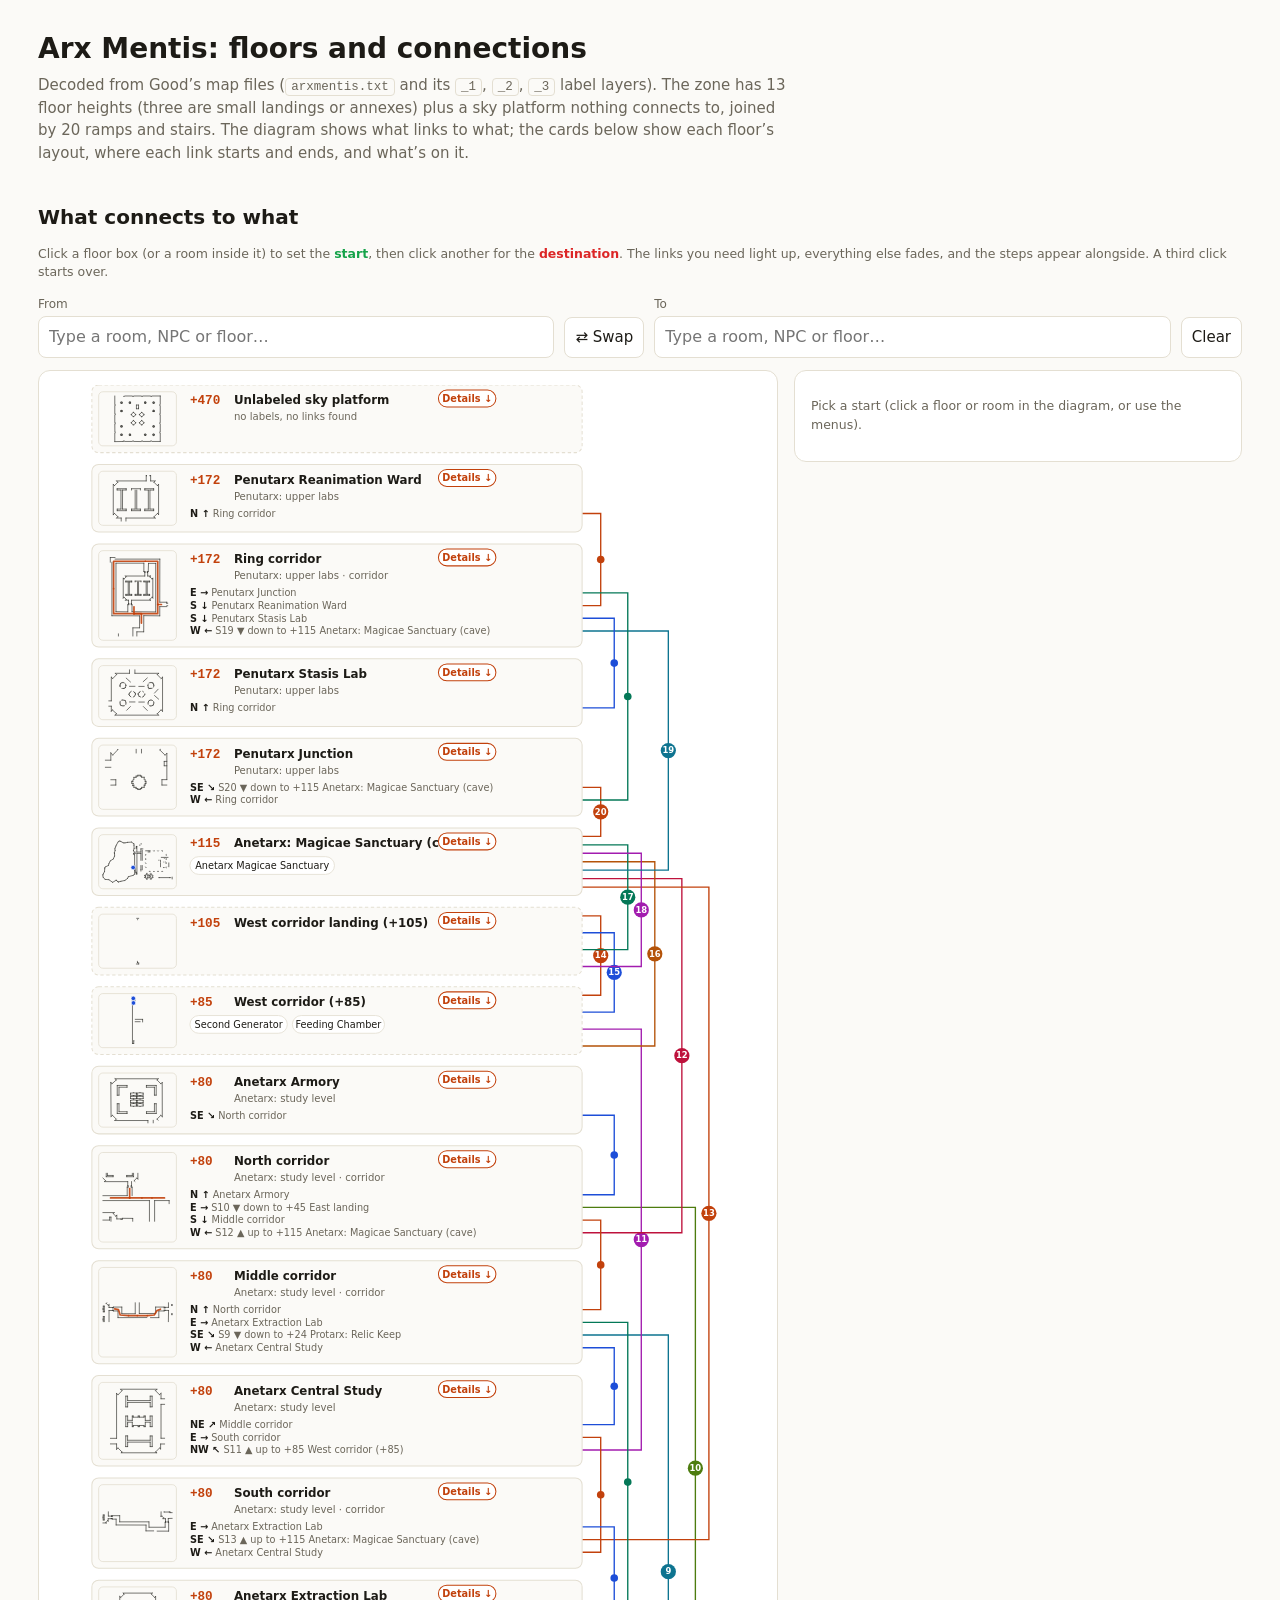
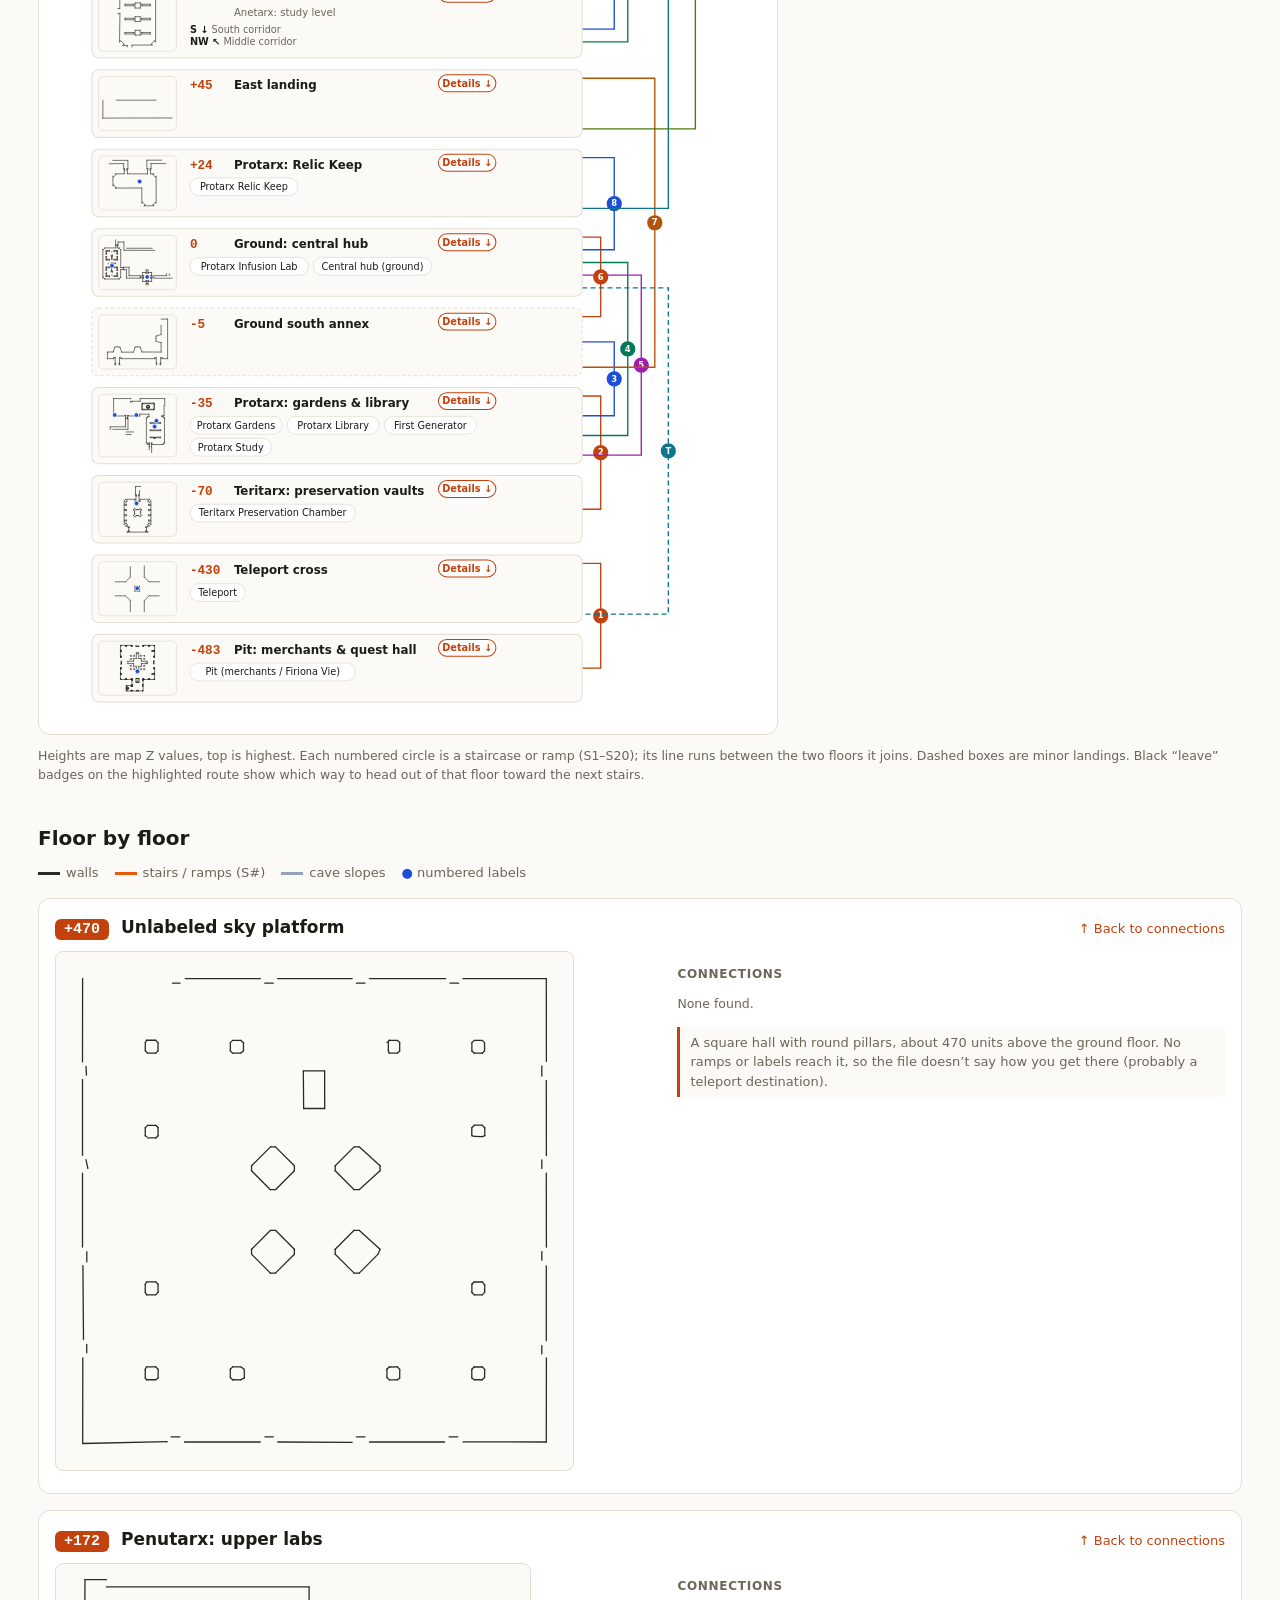
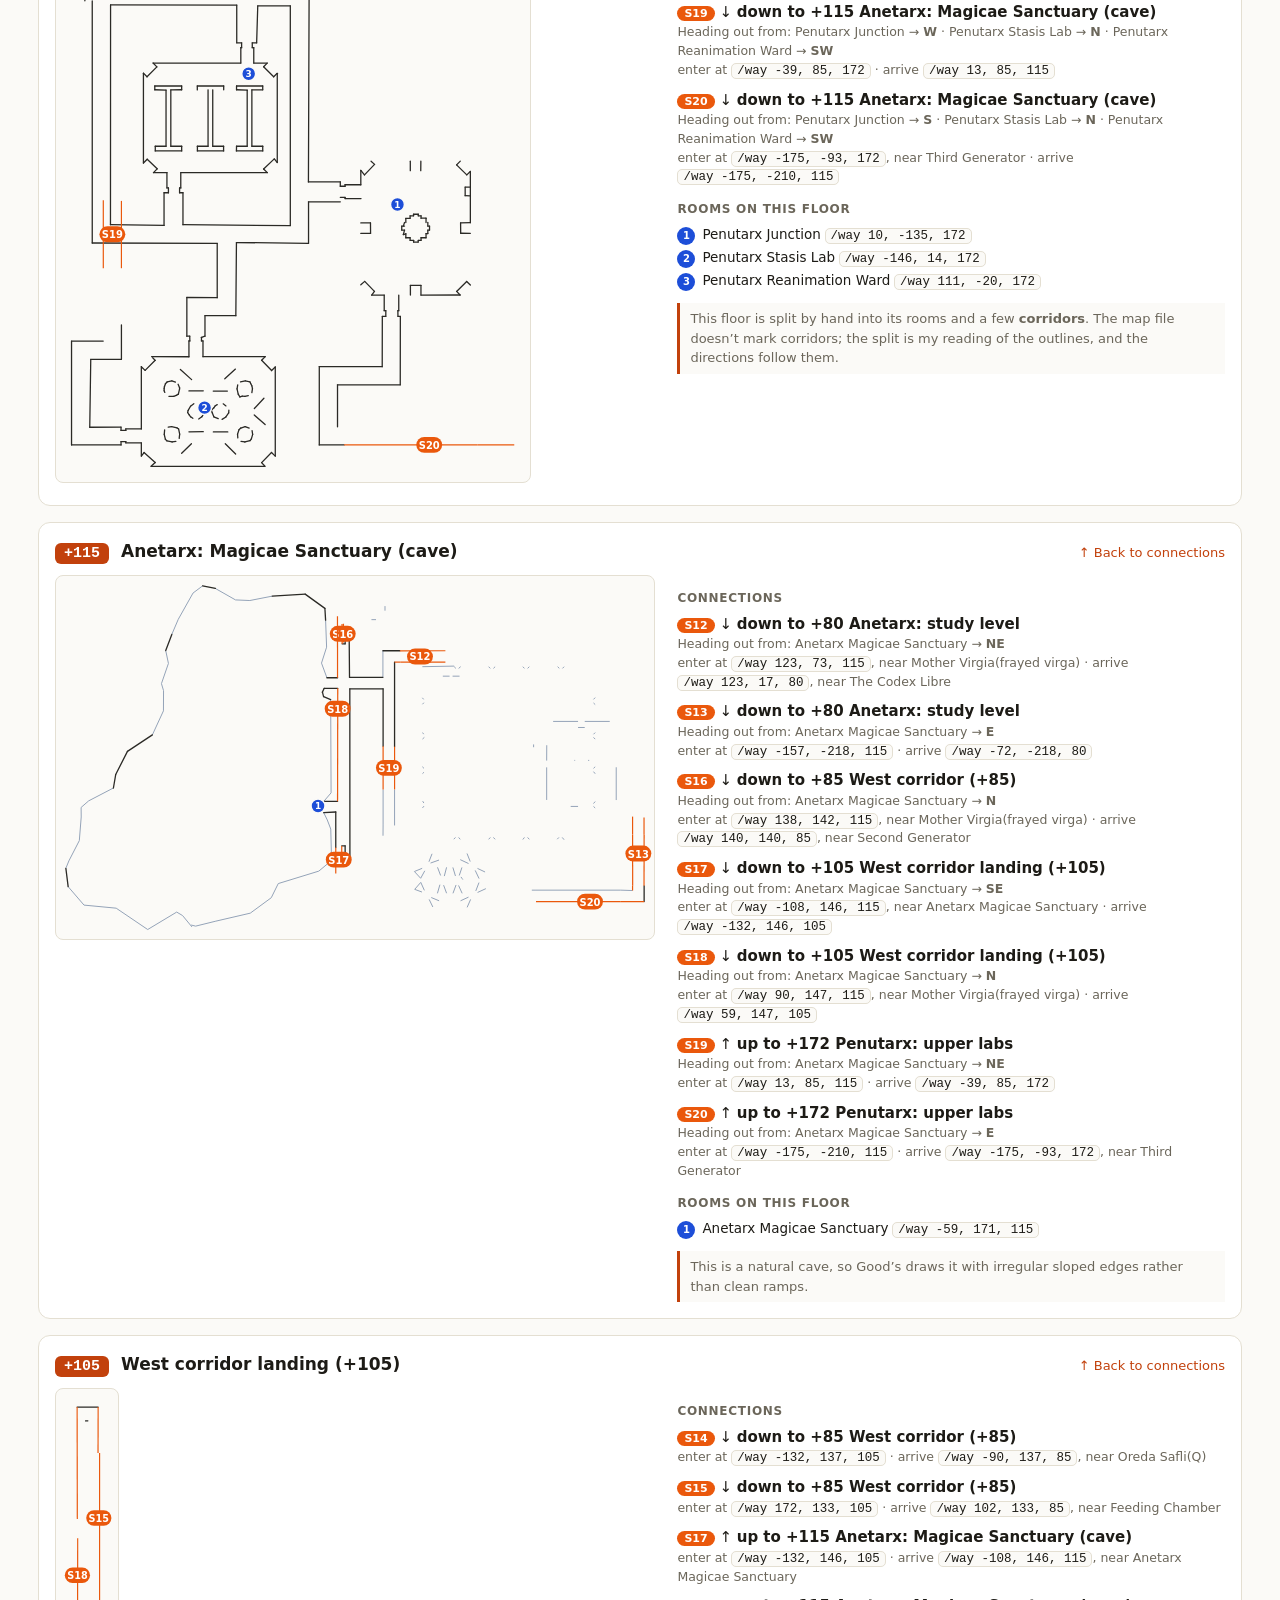
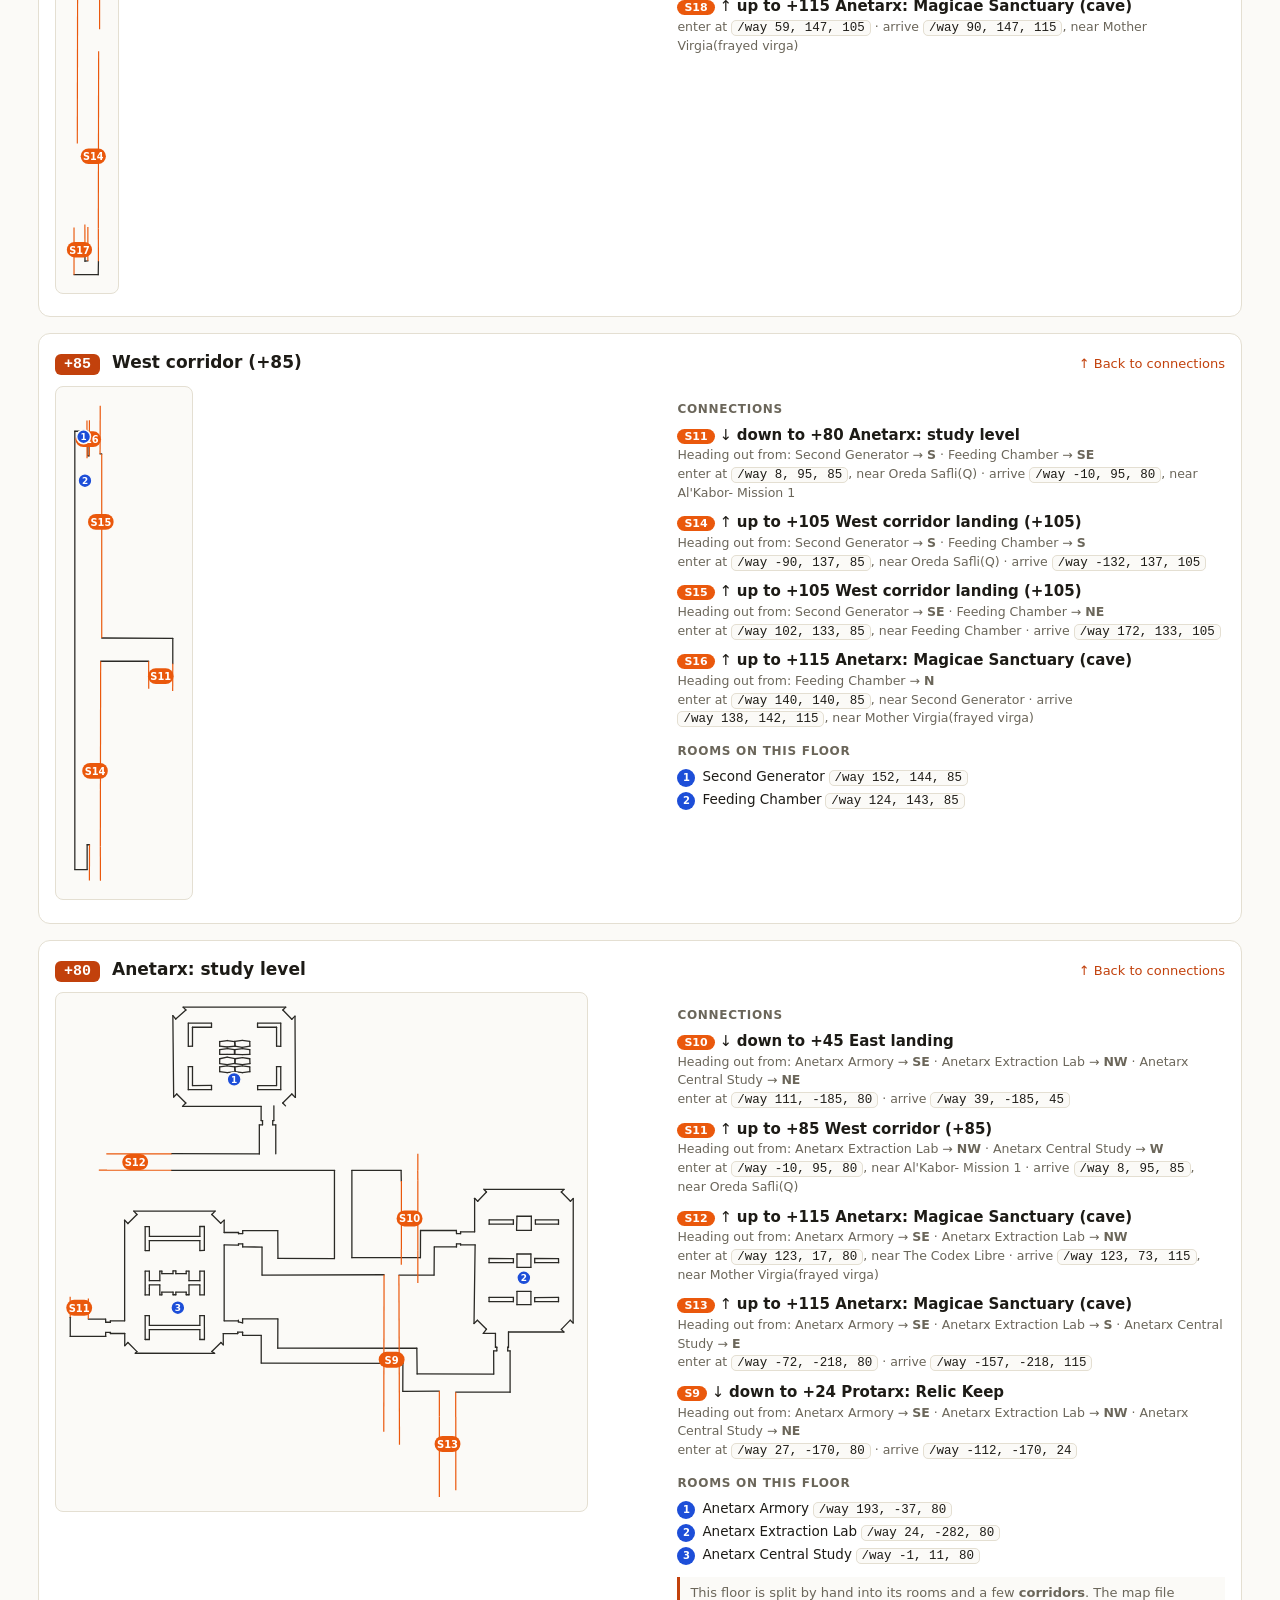
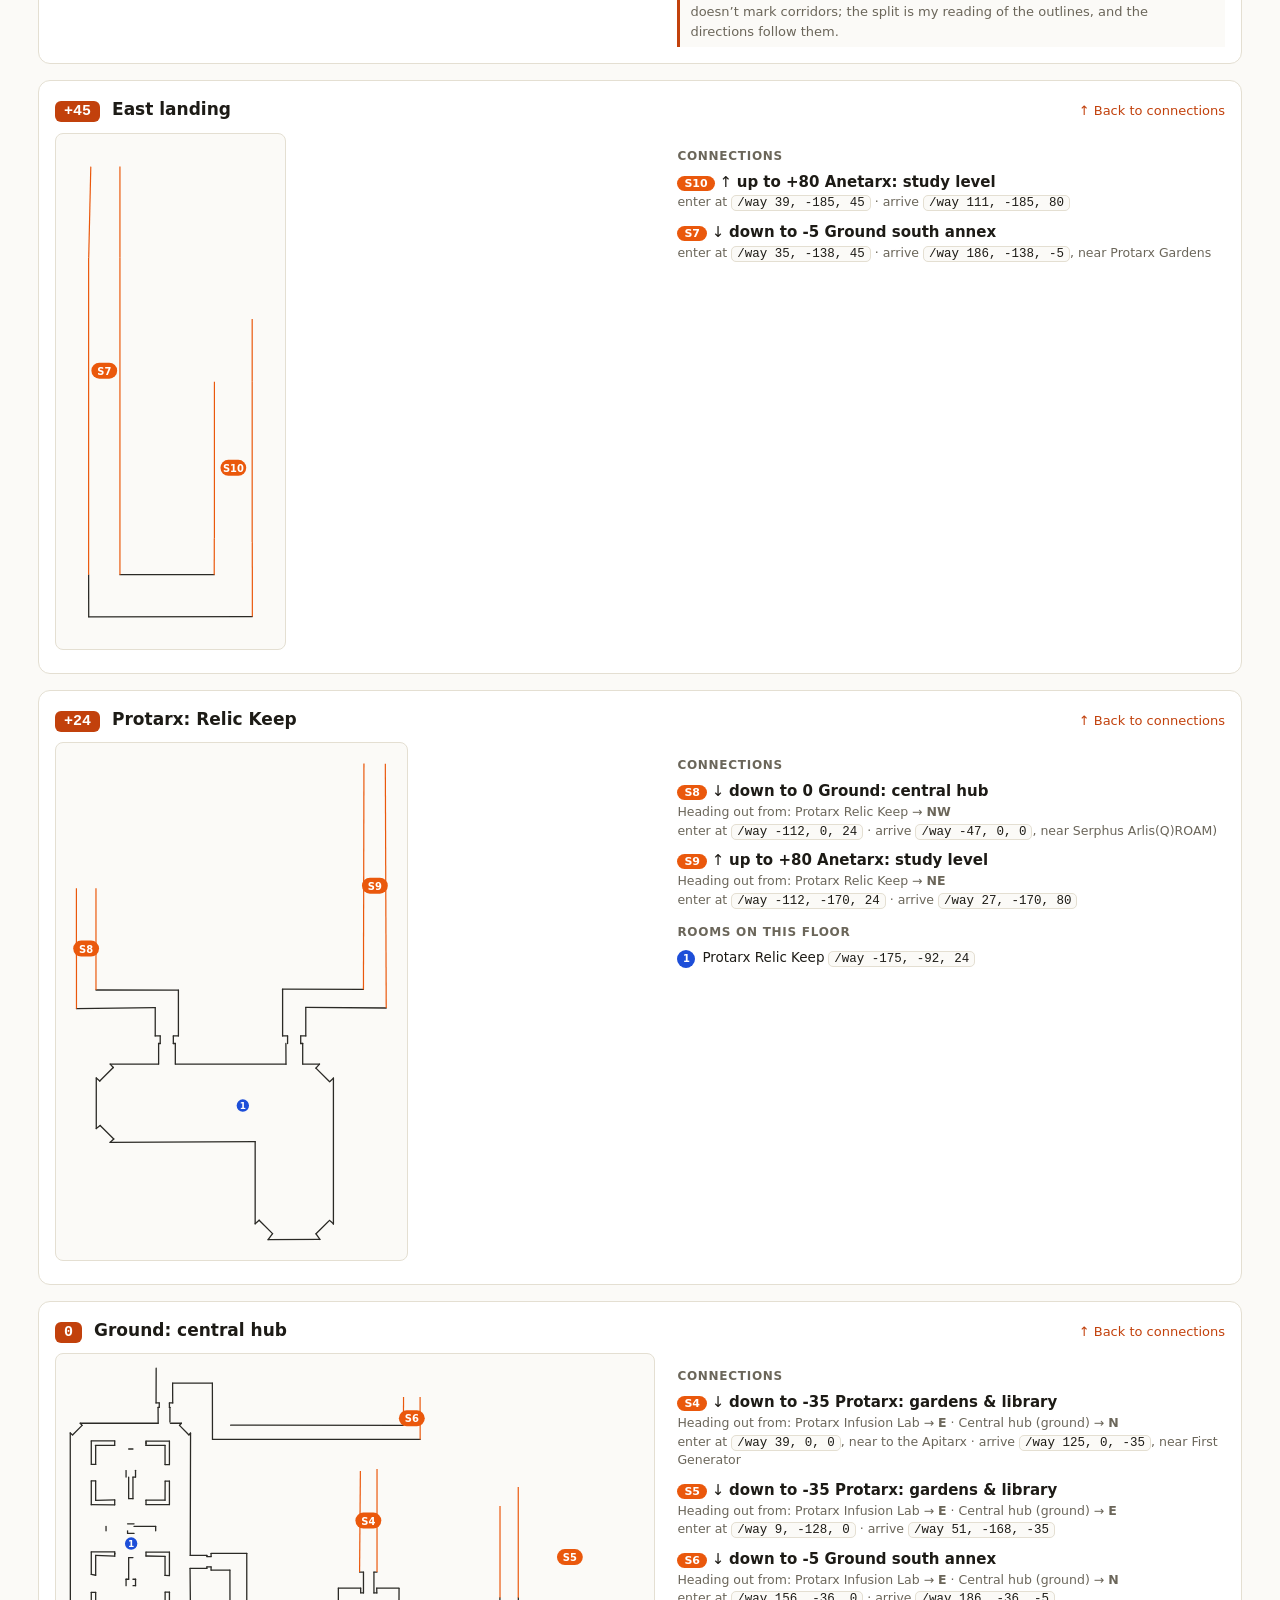
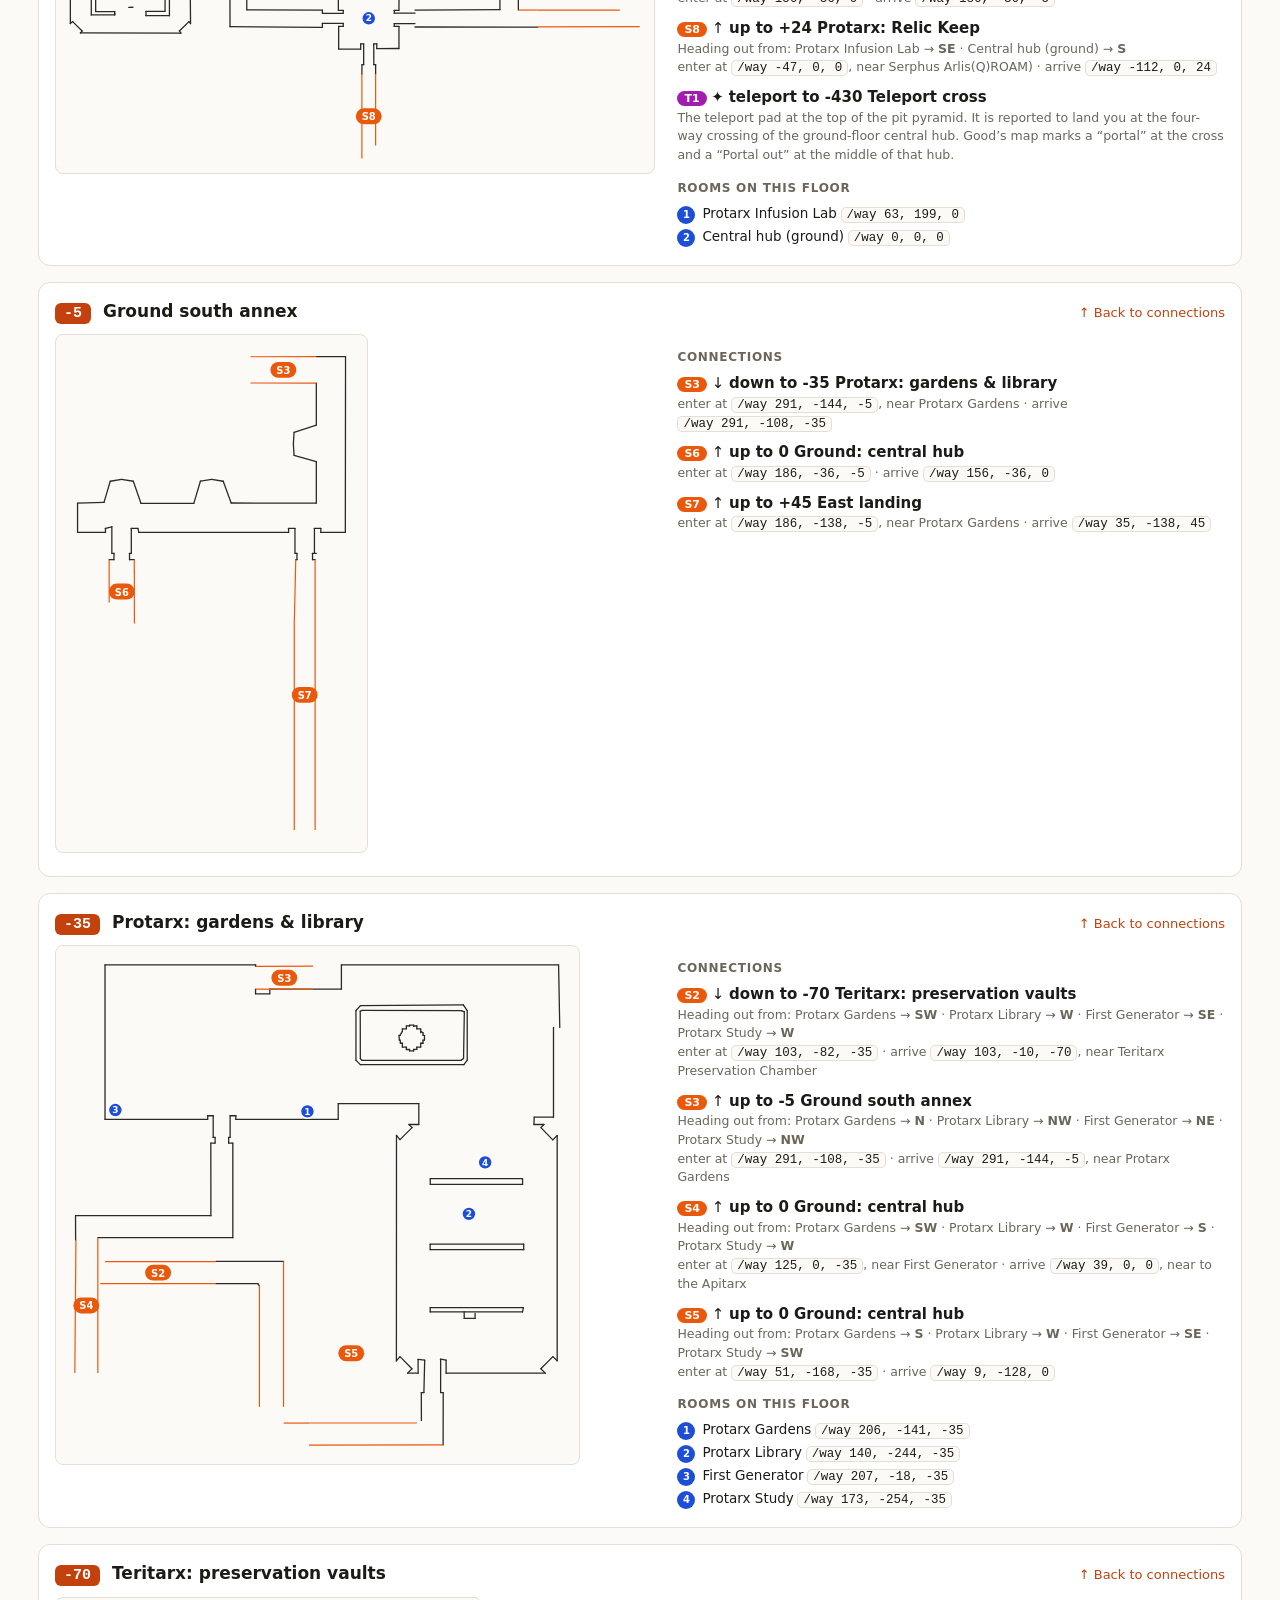
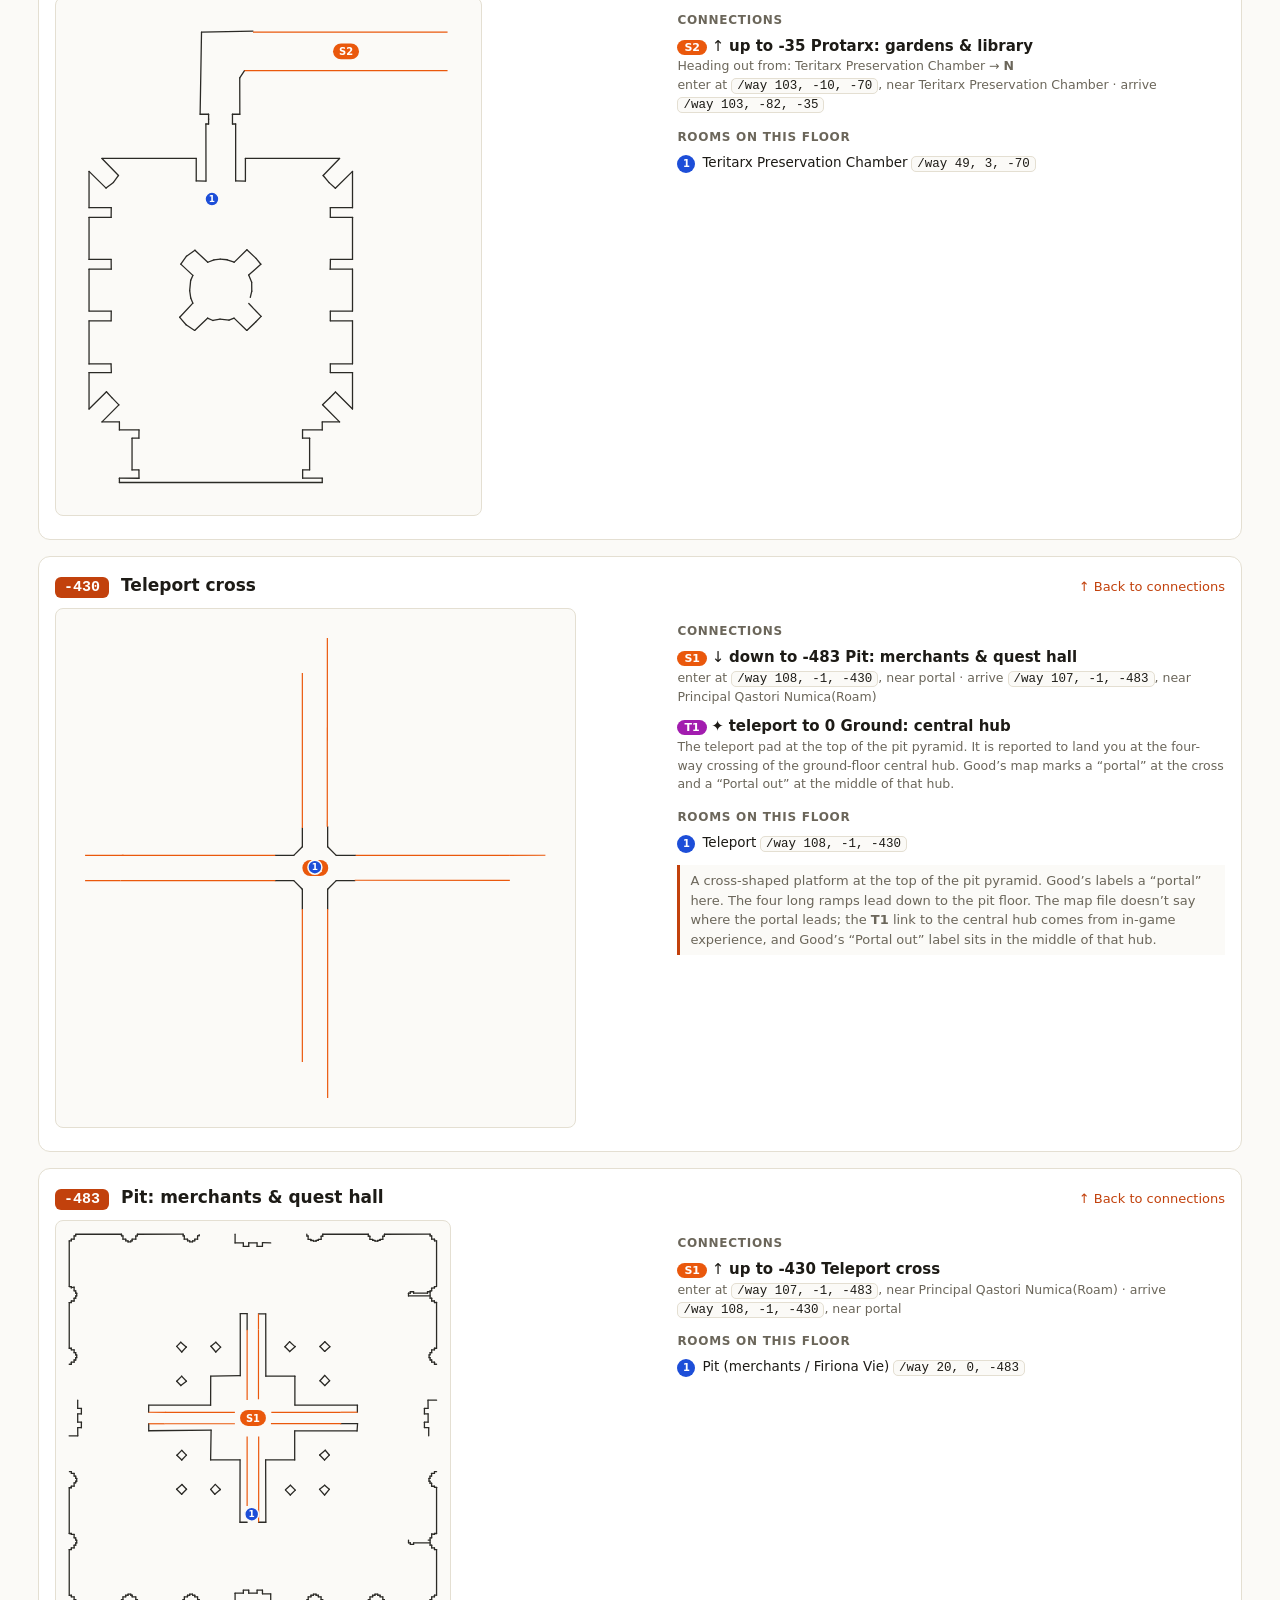
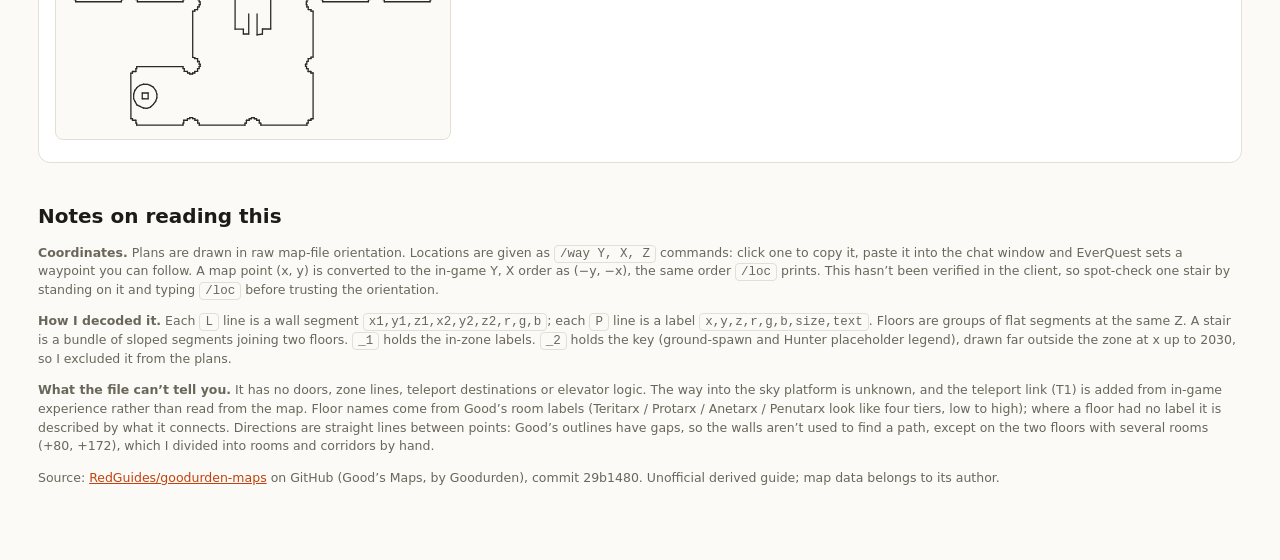
==== commit 0229ef17: "Drop room dots from thumbnails; fold two-link corridors into their neighbours Stasis corridor, Junct" ====
--- a/site/arxmentis/index.html
+++ b/site/arxmentis/index.html
@@ -57,90 +57,81 @@
 <h2 id="connections">What connects to what</h2>
 <p class="sub">Click a floor box (or a room inside it) to set the <b style="color:#16a34a">start</b>, then click another for the <b style="color:#dc2626">destination</b>. The links you need light up, everything else fades, and the steps appear alongside. A third click starts over.</p>
 <div class="ctl"><label>From<select id="selA"></select></label><button id="swap" title="Swap start and destination">⇄ Swap</button><label>To<select id="selB"></select></label><button id="clr">Clear</button></div>
-<div class="dgrid"><div class="diagwrap"><svg viewBox="0 0 824 2600" class="diag" role="img" aria-label="Floor connection diagram">
-<g class="edge" id="e-S1"><title>S1: -483 Pit: merchants &amp; quest hall to -430 Teleport cross</title><path d="M626 2422.0 H648 V2546.0 H626" fill="none" stroke="#c2410c" stroke-width="1.6"/><circle cx="648" cy="2484.0" r="9" fill="#c2410c"/><text x="648" y="2487.2" class="pill" text-anchor="middle">1</text></g>
-<g class="edge" id="e-S2"><title>S2: -70 Teritarx: preservation vaults to -35 Protarx: gardens &amp; library</title><path d="M626 2224.0 H648 V2358.0 H626" fill="none" stroke="#c2410c" stroke-width="1.6"/><circle cx="648" cy="2291.0" r="9" fill="#c2410c"/><text x="648" y="2294.2" class="pill" text-anchor="middle">2</text></g>
-<g class="edge" id="e-S3"><title>S3: -35 Protarx: gardens &amp; library to -5 Ground south annex</title><path d="M626 2160.0 H664 V2247.3 H626" fill="none" stroke="#1d4ed8" stroke-width="1.6"/><circle cx="664" cy="2203.7" r="9" fill="#1d4ed8"/><text x="664" y="2206.8" class="pill" text-anchor="middle">3</text></g>
-<g class="edge" id="e-S4"><title>S4: -35 Protarx: gardens &amp; library to 0 Ground: central hub</title><path d="M626 2066.0 H680 V2270.7 H626" fill="none" stroke="#047857" stroke-width="1.6"/><circle cx="680" cy="2168.3" r="9" fill="#047857"/><text x="680" y="2171.5" class="pill" text-anchor="middle">4</text></g>
-<g class="edge" id="e-S5"><title>S5: -35 Protarx: gardens &amp; library to 0 Ground: central hub</title><path d="M626 2081.0 H696 V2294.0 H626" fill="none" stroke="#a21caf" stroke-width="1.6"/><circle cx="696" cy="2187.5" r="9" fill="#a21caf"/><text x="696" y="2190.7" class="pill" text-anchor="middle">5</text></g>
-<g class="edge" id="e-S6"><title>S6: -5 Ground south annex to 0 Ground: central hub</title><path d="M626 2036.0 H648 V2130.0 H626" fill="none" stroke="#c2410c" stroke-width="1.6"/><circle cx="648" cy="2083.0" r="9" fill="#c2410c"/><text x="648" y="2086.2" class="pill" text-anchor="middle">6</text></g>
-<g class="edge" id="e-S7"><title>S7: -5 Ground south annex to +45 East landing</title><path d="M626 1848.0 H712 V2190.0 H626" fill="none" stroke="#b45309" stroke-width="1.6"/><circle cx="712" cy="2019.0" r="9" fill="#b45309"/><text x="712" y="2022.2" class="pill" text-anchor="middle">7</text></g>
-<g class="edge" id="e-S8"><title>S8: 0 Ground: central hub to +24 Protarx: Relic Keep</title><path d="M626 1942.0 H664 V2051.0 H626" fill="none" stroke="#1d4ed8" stroke-width="1.6"/><circle cx="664" cy="1996.5" r="9" fill="#1d4ed8"/><text x="664" y="1999.7" class="pill" text-anchor="middle">8</text></g>
-<g class="edge" id="e-S9"><title>S9: +24 Protarx: Relic Keep to +80 Anetarx: study level</title><path d="M626 1442.0 H728 V2002.0 H626" fill="none" stroke="#0e7490" stroke-width="1.6"/><circle cx="728" cy="1722.0" r="9" fill="#0e7490"/><text x="728" y="1725.2" class="pill" text-anchor="middle">9</text></g>
-<g class="edge" id="e-S10"><title>S10: +45 East landing to +80 Anetarx: study level</title><path d="M626 1291.0 H744 V1908.0 H626" fill="none" stroke="#be123c" stroke-width="1.6"/><circle cx="744" cy="1599.5" r="9" fill="#be123c"/><text x="744" y="1602.7" class="pill" text-anchor="middle">10</text></g>
-<g class="edge" id="e-S11"><title>S11: +80 Anetarx: study level to +85 West corridor (+85)</title><path d="M626 1080.0 H696 V1578.0 H626" fill="none" stroke="#a21caf" stroke-width="1.6"/><circle cx="696" cy="1329.0" r="9" fill="#a21caf"/><text x="696" y="1332.2" class="pill" text-anchor="middle">11</text></g>
-<g class="edge" id="e-S12"><title>S12: +80 Anetarx: study level to +115 Anetarx: Magicae Sanctuary (cave)</title><path d="M626 892.0 H728 V1321.0 H626" fill="none" stroke="#0e7490" stroke-width="1.6"/><circle cx="728" cy="1106.5" r="9" fill="#0e7490"/><text x="728" y="1109.7" class="pill" text-anchor="middle">12</text></g>
-<g class="edge" id="e-S13"><title>S13: +80 Anetarx: study level to +115 Anetarx: Magicae Sanctuary (cave)</title><path d="M626 912.0 H760 V1684.0 H626" fill="none" stroke="#4d7c0f" stroke-width="1.6"/><circle cx="760" cy="1298.0" r="9" fill="#4d7c0f"/><text x="760" y="1301.2" class="pill" text-anchor="middle">13</text></g>
-<g class="edge" id="e-S14"><title>S14: +85 West corridor (+85) to +105 West corridor landing (+105)</title><path d="M626 946.0 H648 V1040.0 H626" fill="none" stroke="#c2410c" stroke-width="1.6"/><circle cx="648" cy="993.0" r="9" fill="#c2410c"/><text x="648" y="996.2" class="pill" text-anchor="middle">14</text></g>
-<g class="edge" id="e-S15"><title>S15: +85 West corridor (+85) to +105 West corridor landing (+105)</title><path d="M626 966.0 H664 V1060.0 H626" fill="none" stroke="#1d4ed8" stroke-width="1.6"/><circle cx="664" cy="1013.0" r="9" fill="#1d4ed8"/><text x="664" y="1016.2" class="pill" text-anchor="middle">15</text></g>
-<g class="edge" id="e-S16"><title>S16: +85 West corridor (+85) to +115 Anetarx: Magicae Sanctuary (cave)</title><path d="M626 882.0 H712 V1100.0 H626" fill="none" stroke="#b45309" stroke-width="1.6"/><circle cx="712" cy="991.0" r="9" fill="#b45309"/><text x="712" y="994.2" class="pill" text-anchor="middle">16</text></g>
-<g class="edge" id="e-S17"><title>S17: +105 West corridor landing (+105) to +115 Anetarx: Magicae Sanctuary (cave)</title><path d="M626 862.0 H680 V986.0 H626" fill="none" stroke="#047857" stroke-width="1.6"/><circle cx="680" cy="924.0" r="9" fill="#047857"/><text x="680" y="927.2" class="pill" text-anchor="middle">17</text></g>
-<g class="edge" id="e-S18"><title>S18: +105 West corridor landing (+105) to +115 Anetarx: Magicae Sanctuary (cave)</title><path d="M626 872.0 H696 V1006.0 H626" fill="none" stroke="#a21caf" stroke-width="1.6"/><circle cx="696" cy="939.0" r="9" fill="#a21caf"/><text x="696" y="942.2" class="pill" text-anchor="middle">18</text></g>
-<g class="edge" id="e-S19"><title>S19: +115 Anetarx: Magicae Sanctuary (cave) to +172 Penutarx: upper labs</title><path d="M626 291.0 H744 V902.0 H626" fill="none" stroke="#be123c" stroke-width="1.6"/><circle cx="744" cy="596.5" r="9" fill="#be123c"/><text x="744" y="599.7" class="pill" text-anchor="middle">19</text></g>
-<g class="edge" id="e-S20"><title>S20: +115 Anetarx: Magicae Sanctuary (cave) to +172 Penutarx: upper labs</title><path d="M626 809.0 H648 V852.0 H626" fill="none" stroke="#c2410c" stroke-width="1.6"/><circle cx="648" cy="830.5" r="9" fill="#c2410c"/><text x="648" y="833.7" class="pill" text-anchor="middle">20</text></g>
-<g class="edge" id="e-T1"><title>T1: teleport between -430 Teleport cross and 0 Ground: central hub</title><path d="M626 2096.0 H728 V2482.0 H626" fill="none" stroke="#0e7490" stroke-width="1.6" stroke-dasharray="6 4"/><circle cx="728" cy="2289.0" r="9" fill="#0e7490"/><text x="728" y="2292.2" class="pill" text-anchor="middle">T</text></g>
-<g class="edge" id="e-l-172c0-172r4"><title>Penutarx Reanimation Ward ↔ Ring corridor</title><path d="M626 152.0 H648 V276.0 H626" fill="none" stroke="#c2410c" stroke-width="1.6"/><circle cx="648" cy="214.0" r="4.5" fill="#c2410c"/></g>
-<g class="edge" id="e-l-172c0-172c1"><title>Ring corridor ↔ Stasis corridor</title><path d="M626 261.0 H664 V382.0 H626" fill="none" stroke="#1d4ed8" stroke-width="1.6"/><circle cx="664" cy="321.5" r="4.5" fill="#1d4ed8"/></g>
-<g class="edge" id="e-l-172c0-172c2"><title>Ring corridor ↔ Junction west corridor</title><path d="M626 246.0 H680 V597.0 H626" fill="none" stroke="#047857" stroke-width="1.6"/><circle cx="680" cy="421.5" r="4.5" fill="#047857"/></g>
-<g class="edge" id="e-l-172c1-172r3"><title>Stasis corridor ↔ Penutarx Stasis Lab</title><path d="M626 397.0 H648 V488.0 H626" fill="none" stroke="#c2410c" stroke-width="1.6"/><circle cx="648" cy="442.5" r="4.5" fill="#c2410c"/></g>
-<g class="edge" id="e-l-172c2-172r0"><title>Junction west corridor ↔ Penutarx Junction</title><path d="M626 582.0 H648 V703.0 H626" fill="none" stroke="#c2410c" stroke-width="1.6"/><circle cx="648" cy="642.5" r="4.5" fill="#c2410c"/></g>
-<g class="edge" id="e-l-172c3-172r0"><title>Penutarx Junction ↔ Junction south corridor</title><path d="M626 688.0 H664 V794.0 H626" fill="none" stroke="#1d4ed8" stroke-width="1.6"/><circle cx="664" cy="741.0" r="4.5" fill="#1d4ed8"/></g>
-<g class="edge" id="e-l-80c4-80c5"><title>North corridor ↔ Middle corridor</title><path d="M626 1306.0 H648 V1412.0 H626" fill="none" stroke="#c2410c" stroke-width="1.6"/><circle cx="648" cy="1359.0" r="4.5" fill="#c2410c"/></g>
-<g class="edge" id="e-l-80c4-80r2"><title>Anetarx Armory ↔ North corridor</title><path d="M626 1182.0 H664 V1276.0 H626" fill="none" stroke="#1d4ed8" stroke-width="1.6"/><circle cx="664" cy="1229.0" r="4.5" fill="#1d4ed8"/></g>
-<g class="edge" id="e-l-80c5-80r6"><title>Middle corridor ↔ Anetarx Central Study</title><path d="M626 1457.0 H664 V1548.0 H626" fill="none" stroke="#1d4ed8" stroke-width="1.6"/><circle cx="664" cy="1502.5" r="4.5" fill="#1d4ed8"/></g>
-<g class="edge" id="e-l-80c5-80r5"><title>Middle corridor ↔ Anetarx Extraction Lab</title><path d="M626 1427.0 H680 V1805.0 H626" fill="none" stroke="#047857" stroke-width="1.6"/><circle cx="680" cy="1616.0" r="4.5" fill="#047857"/></g>
-<g class="edge" id="e-l-80c6-80r6"><title>Anetarx Central Study ↔ South corridor</title><path d="M626 1563.0 H648 V1699.0 H626" fill="none" stroke="#c2410c" stroke-width="1.6"/><circle cx="648" cy="1631.0" r="4.5" fill="#c2410c"/></g>
-<g class="edge" id="e-l-80c6-80r5"><title>South corridor ↔ Anetarx Extraction Lab</title><path d="M626 1669.0 H664 V1790.0 H626" fill="none" stroke="#1d4ed8" stroke-width="1.6"/><circle cx="664" cy="1729.5" r="4.5" fill="#1d4ed8"/></g>
+<div class="dgrid"><div class="diagwrap"><svg viewBox="0 0 840 2282" class="diag" role="img" aria-label="Floor connection diagram">
+<g class="edge" id="e-S1"><title>S1: -483 Pit: merchants &amp; quest hall to -430 Teleport cross</title><path d="M626 2104.0 H648 V2228.0 H626" fill="none" stroke="#c2410c" stroke-width="1.6"/><circle cx="648" cy="2166.0" r="9" fill="#c2410c"/><text x="648" y="2169.2" class="pill" text-anchor="middle">1</text></g>
+<g class="edge" id="e-S2"><title>S2: -70 Teritarx: preservation vaults to -35 Protarx: gardens &amp; library</title><path d="M626 1906.0 H648 V2040.0 H626" fill="none" stroke="#c2410c" stroke-width="1.6"/><circle cx="648" cy="1973.0" r="9" fill="#c2410c"/><text x="648" y="1976.2" class="pill" text-anchor="middle">2</text></g>
+<g class="edge" id="e-S3"><title>S3: -35 Protarx: gardens &amp; library to -5 Ground south annex</title><path d="M626 1842.0 H664 V1929.3 H626" fill="none" stroke="#1d4ed8" stroke-width="1.6"/><circle cx="664" cy="1885.7" r="9" fill="#1d4ed8"/><text x="664" y="1888.9" class="pill" text-anchor="middle">3</text></g>
+<g class="edge" id="e-S4"><title>S4: -35 Protarx: gardens &amp; library to 0 Ground: central hub</title><path d="M626 1748.0 H680 V1952.7 H626" fill="none" stroke="#047857" stroke-width="1.6"/><circle cx="680" cy="1850.3" r="9" fill="#047857"/><text x="680" y="1853.5" class="pill" text-anchor="middle">4</text></g>
+<g class="edge" id="e-S5"><title>S5: -35 Protarx: gardens &amp; library to 0 Ground: central hub</title><path d="M626 1763.0 H696 V1976.0 H626" fill="none" stroke="#a21caf" stroke-width="1.6"/><circle cx="696" cy="1869.5" r="9" fill="#a21caf"/><text x="696" y="1872.7" class="pill" text-anchor="middle">5</text></g>
+<g class="edge" id="e-S6"><title>S6: -5 Ground south annex to 0 Ground: central hub</title><path d="M626 1718.0 H648 V1812.0 H626" fill="none" stroke="#c2410c" stroke-width="1.6"/><circle cx="648" cy="1765.0" r="9" fill="#c2410c"/><text x="648" y="1768.2" class="pill" text-anchor="middle">6</text></g>
+<g class="edge" id="e-S7"><title>S7: -5 Ground south annex to +45 East landing</title><path d="M626 1530.0 H712 V1872.0 H626" fill="none" stroke="#b45309" stroke-width="1.6"/><circle cx="712" cy="1701.0" r="9" fill="#b45309"/><text x="712" y="1704.2" class="pill" text-anchor="middle">7</text></g>
+<g class="edge" id="e-S8"><title>S8: 0 Ground: central hub to +24 Protarx: Relic Keep</title><path d="M626 1624.0 H664 V1733.0 H626" fill="none" stroke="#1d4ed8" stroke-width="1.6"/><circle cx="664" cy="1678.5" r="9" fill="#1d4ed8"/><text x="664" y="1681.7" class="pill" text-anchor="middle">8</text></g>
+<g class="edge" id="e-S9"><title>S9: +24 Protarx: Relic Keep to +80 Anetarx: study level</title><path d="M626 1124.0 H728 V1684.0 H626" fill="none" stroke="#0e7490" stroke-width="1.6"/><circle cx="728" cy="1404.0" r="9" fill="#0e7490"/><text x="728" y="1407.2" class="pill" text-anchor="middle">9</text></g>
+<g class="edge" id="e-S10"><title>S10: +45 East landing to +80 Anetarx: study level</title><path d="M626 973.0 H760 V1590.0 H626" fill="none" stroke="#4d7c0f" stroke-width="1.6"/><circle cx="760" cy="1281.5" r="9" fill="#4d7c0f"/><text x="760" y="1284.7" class="pill" text-anchor="middle">10</text></g>
+<g class="edge" id="e-S11"><title>S11: +80 Anetarx: study level to +85 West corridor (+85)</title><path d="M626 762.0 H696 V1260.0 H626" fill="none" stroke="#a21caf" stroke-width="1.6"/><circle cx="696" cy="1011.0" r="9" fill="#a21caf"/><text x="696" y="1014.2" class="pill" text-anchor="middle">11</text></g>
+<g class="edge" id="e-S12"><title>S12: +80 Anetarx: study level to +115 Anetarx: Magicae Sanctuary (cave)</title><path d="M626 584.0 H744 V1003.0 H626" fill="none" stroke="#be123c" stroke-width="1.6"/><circle cx="744" cy="793.5" r="9" fill="#be123c"/><text x="744" y="796.7" class="pill" text-anchor="middle">12</text></g>
+<g class="edge" id="e-S13"><title>S13: +80 Anetarx: study level to +115 Anetarx: Magicae Sanctuary (cave)</title><path d="M626 594.0 H776 V1366.0 H626" fill="none" stroke="#c2410c" stroke-width="1.6"/><circle cx="776" cy="980.0" r="9" fill="#c2410c"/><text x="776" y="983.2" class="pill" text-anchor="middle">13</text></g>
+<g class="edge" id="e-S14"><title>S14: +85 West corridor (+85) to +105 West corridor landing (+105)</title><path d="M626 628.0 H648 V722.0 H626" fill="none" stroke="#c2410c" stroke-width="1.6"/><circle cx="648" cy="675.0" r="9" fill="#c2410c"/><text x="648" y="678.2" class="pill" text-anchor="middle">14</text></g>
+<g class="edge" id="e-S15"><title>S15: +85 West corridor (+85) to +105 West corridor landing (+105)</title><path d="M626 648.0 H664 V742.0 H626" fill="none" stroke="#1d4ed8" stroke-width="1.6"/><circle cx="664" cy="695.0" r="9" fill="#1d4ed8"/><text x="664" y="698.2" class="pill" text-anchor="middle">15</text></g>
+<g class="edge" id="e-S16"><title>S16: +85 West corridor (+85) to +115 Anetarx: Magicae Sanctuary (cave)</title><path d="M626 564.0 H712 V782.0 H626" fill="none" stroke="#b45309" stroke-width="1.6"/><circle cx="712" cy="673.0" r="9" fill="#b45309"/><text x="712" y="676.2" class="pill" text-anchor="middle">16</text></g>
+<g class="edge" id="e-S17"><title>S17: +105 West corridor landing (+105) to +115 Anetarx: Magicae Sanctuary (cave)</title><path d="M626 544.0 H680 V668.0 H626" fill="none" stroke="#047857" stroke-width="1.6"/><circle cx="680" cy="606.0" r="9" fill="#047857"/><text x="680" y="609.2" class="pill" text-anchor="middle">17</text></g>
+<g class="edge" id="e-S18"><title>S18: +105 West corridor landing (+105) to +115 Anetarx: Magicae Sanctuary (cave)</title><path d="M626 554.0 H696 V688.0 H626" fill="none" stroke="#a21caf" stroke-width="1.6"/><circle cx="696" cy="621.0" r="9" fill="#a21caf"/><text x="696" y="624.2" class="pill" text-anchor="middle">18</text></g>
+<g class="edge" id="e-S19"><title>S19: +115 Anetarx: Magicae Sanctuary (cave) to +172 Penutarx: upper labs</title><path d="M626 291.0 H728 V574.0 H626" fill="none" stroke="#0e7490" stroke-width="1.6"/><circle cx="728" cy="432.5" r="9" fill="#0e7490"/><text x="728" y="435.7" class="pill" text-anchor="middle">19</text></g>
+<g class="edge" id="e-S20"><title>S20: +115 Anetarx: Magicae Sanctuary (cave) to +172 Penutarx: upper labs</title><path d="M626 476.0 H648 V534.0 H626" fill="none" stroke="#c2410c" stroke-width="1.6"/><circle cx="648" cy="505.0" r="9" fill="#c2410c"/><text x="648" y="508.2" class="pill" text-anchor="middle">20</text></g>
+<g class="edge" id="e-T1"><title>T1: teleport between -430 Teleport cross and 0 Ground: central hub</title><path d="M626 1778.0 H728 V2164.0 H626" fill="none" stroke="#0e7490" stroke-width="1.6" stroke-dasharray="6 4"/><circle cx="728" cy="1971.0" r="9" fill="#0e7490"/><text x="728" y="1974.2" class="pill" text-anchor="middle">T</text></g>
+<g class="edge" id="e-l-172c0-172r4"><title>Penutarx Reanimation Ward ↔ Ring corridor</title><path d="M626 152.0 H648 V261.0 H626" fill="none" stroke="#c2410c" stroke-width="1.6"/><circle cx="648" cy="206.5" r="4.5" fill="#c2410c"/></g>
+<g class="edge" id="e-l-172c0-172r3"><title>Ring corridor ↔ Penutarx Stasis Lab</title><path d="M626 276.0 H664 V382.0 H626" fill="none" stroke="#1d4ed8" stroke-width="1.6"/><circle cx="664" cy="329.0" r="4.5" fill="#1d4ed8"/></g>
+<g class="edge" id="e-l-172c0-172r0"><title>Ring corridor ↔ Penutarx Junction</title><path d="M626 246.0 H680 V491.0 H626" fill="none" stroke="#047857" stroke-width="1.6"/><circle cx="680" cy="368.5" r="4.5" fill="#047857"/></g>
+<g class="edge" id="e-l-80c1-80c2"><title>North corridor ↔ Middle corridor</title><path d="M626 988.0 H648 V1094.0 H626" fill="none" stroke="#c2410c" stroke-width="1.6"/><circle cx="648" cy="1041.0" r="4.5" fill="#c2410c"/></g>
+<g class="edge" id="e-l-80c1-80r2"><title>Anetarx Armory ↔ North corridor</title><path d="M626 864.0 H664 V958.0 H626" fill="none" stroke="#1d4ed8" stroke-width="1.6"/><circle cx="664" cy="911.0" r="4.5" fill="#1d4ed8"/></g>
+<g class="edge" id="e-l-80c2-80r6"><title>Middle corridor ↔ Anetarx Central Study</title><path d="M626 1139.0 H664 V1230.0 H626" fill="none" stroke="#1d4ed8" stroke-width="1.6"/><circle cx="664" cy="1184.5" r="4.5" fill="#1d4ed8"/></g>
+<g class="edge" id="e-l-80c2-80r5"><title>Middle corridor ↔ Anetarx Extraction Lab</title><path d="M626 1109.0 H680 V1487.0 H626" fill="none" stroke="#047857" stroke-width="1.6"/><circle cx="680" cy="1298.0" r="4.5" fill="#047857"/></g>
+<g class="edge" id="e-l-80c3-80r6"><title>Anetarx Central Study ↔ South corridor</title><path d="M626 1245.0 H648 V1381.0 H626" fill="none" stroke="#c2410c" stroke-width="1.6"/><circle cx="648" cy="1313.0" r="4.5" fill="#c2410c"/></g>
+<g class="edge" id="e-l-80c3-80r5"><title>South corridor ↔ Anetarx Extraction Lab</title><path d="M626 1351.0 H664 V1472.0 H626" fill="none" stroke="#1d4ed8" stroke-width="1.6"/><circle cx="664" cy="1411.5" r="4.5" fill="#1d4ed8"/></g>
 <g class="bx" data-lv="470" data-u="470" data-pick="F470"><rect class="box faint" x="46" y="0" width="580" height="80" rx="8"/><text class="zt" x="162" y="23">+470</text><text class="nt" x="214" y="23">Unlabeled sky platform</text><text class="st" x="214" y="42"> no labels, no links found</text><g class="th"><rect class="thb" x="54" y="8" width="92" height="64" rx="5"/><path d="M73.1 67.0L73.1 57.1M73.6 56.5L73.5 55.5M73.2 54.9L73.1 46.3M73.6 44.7L73.6 45.9M73.1 44.2L73.1 35.6M73.1 33.5L73.1 24.7M73.1 22.7L73.1 13.0M85.0 13.0L93.7 13.0M95.7 13.0L104.4 13.0M106.4 13.0L115.2 13.0M117.2 13.0L126.9 13.0M126.9 22.6L126.9 13.0M126.9 24.8L126.9 33.6M126.9 35.6L126.9 44.2M126.9 46.4L126.9 55.1M126.9 57.1L126.9 66.8M117.3 66.8L126.9 66.8M115.1 66.8L106.4 66.8M104.4 66.9L95.7 66.8M93.7 66.8L84.9 66.8M73.1 67.0L82.9 66.8M83.4 66.2L84.4 66.2M82.9 66.8L82.9 66.8M73.7 35.1L73.5 34.0M73.5 24.2L73.5 23.2M83.5 13.5L84.4 13.5M94.2 13.5L95.2 13.5M104.9 13.5L105.9 13.5M115.8 13.5L116.7 13.5M126.4 23.2L126.4 24.3M126.4 34.1L126.4 35.1M126.4 44.7L126.4 45.7M126.4 55.7L126.4 56.6M116.6 66.2L115.6 66.2M105.9 66.2L104.9 66.2M95.2 66.2L94.3 66.2M102.4 44.4L102.4 45.0M102.4 45.0L104.6 47.2M104.6 47.2L105.2 47.2M105.2 47.2L107.4 45.0M107.4 45.0L107.6 44.4M107.6 44.4L105.2 42.2M105.2 42.2L104.6 42.2M104.6 42.2L102.4 44.4M104.6 37.5L102.4 35.3M102.4 35.3L102.4 34.7M102.4 34.7L104.6 32.6M104.6 32.6L105.2 32.6M105.2 32.6L107.6 34.7M107.6 34.7L107.6 35.3M107.6 35.3L105.2 37.5M105.2 37.5L104.6 37.5M95.5 37.5L97.7 35.3M97.7 35.3L97.7 34.7M97.7 34.7L95.5 32.6M95.5 32.6L94.9 32.5M94.9 32.5L92.7 34.7M92.7 34.7L92.7 35.3M92.7 35.3L94.9 37.5M94.9 37.5L95.5 37.5M94.9 47.2L92.7 45.0M92.7 44.4L94.9 42.2M95.5 42.2L97.7 44.4M97.7 45.0L95.5 47.2M95.5 47.2L94.9 47.2M92.7 44.4L92.7 45.0M95.5 42.2L94.9 42.2M97.7 45.0L97.7 44.4M101.2 28.1L98.7 28.1M98.7 28.1L98.7 23.7M98.7 23.7L101.2 23.7M101.2 23.7L101.2 28.1M101.2 27.2L101.2 27.2M91.8 20.4L91.8 21.4M91.8 21.4L91.4 21.7M91.4 21.7L90.5 21.7M90.5 21.7L90.2 21.4M90.2 21.4L90.2 20.4M90.2 20.4L90.5 20.2M90.5 20.2L91.4 20.2M91.4 20.2L91.8 20.4M80.3 20.5L80.3 21.4M80.3 21.4L80.6 21.7M80.6 21.7L81.6 21.7M81.6 21.7L81.8 21.4M81.8 21.4L81.8 20.4M81.8 20.4L81.6 20.2M81.6 20.2L80.5 20.2M80.5 20.2L80.4 20.4M108.4 20.4L108.7 20.2M108.7 20.2L108.7 20.2M108.7 20.2L109.6 20.2M109.6 20.2L109.9 20.4M109.9 20.4L109.9 21.4M109.9 21.4L109.6 21.7M109.6 21.7L108.7 21.7M108.7 21.7L108.6 21.4M108.6 21.4L108.6 20.5M118.3 20.4L118.3 21.4M118.3 21.4L118.6 21.7M118.6 21.7L119.5 21.7M119.5 21.7L119.8 21.4M119.8 21.4L119.8 20.4M119.8 20.4L119.5 20.2M119.5 20.2L118.6 20.2M118.6 20.2L118.3 20.4M119.5 30.0L118.6 30.0M118.6 30.0L118.3 30.3M118.3 30.3L118.3 31.3M118.3 31.3L118.6 31.3M118.6 31.3L119.5 31.4M119.5 31.4L119.8 31.3M119.8 31.3L119.8 30.3M119.8 30.3L119.5 30.1M119.5 48.2L119.8 48.6M119.8 48.6L119.8 49.5M119.8 49.5L119.5 49.7M119.5 49.7L118.6 49.7M118.6 49.7L118.3 49.5M118.3 49.5L118.3 48.5M118.3 48.5L118.5 48.3M118.5 48.3L119.5 48.3M119.5 58.1L119.8 58.4M119.8 58.4L119.8 59.3M119.8 59.3L119.5 59.6M119.5 59.6L118.6 59.6M118.6 59.6L118.3 59.4M118.3 59.4L118.3 58.4M118.3 58.4L118.5 58.1M118.5 58.1L119.5 58.1M109.9 58.4L109.6 58.1M109.6 58.1L108.7 58.1M108.7 58.1L108.4 58.4M108.4 58.4L108.4 59.3M108.4 59.3L108.7 59.6M108.7 59.6L109.6 59.6M109.6 59.6L109.9 59.4M109.9 59.4L109.9 58.4M91.5 58.1L91.8 58.4M91.8 58.4L91.9 59.4M91.9 59.4L91.4 59.6M91.4 59.6L90.5 59.6M90.5 59.6L90.2 59.3M90.2 59.3L90.2 58.4M90.2 58.4L90.5 58.1M90.5 58.1L91.4 58.1M81.8 59.4L81.8 58.4M81.8 58.4L81.6 58.1M81.6 58.1L80.5 58.1M80.5 58.1L80.3 58.4M80.3 58.4L80.3 59.4M80.3 59.4L80.5 59.6M80.5 59.6L81.6 59.6M81.6 59.6L81.8 59.4M81.6 49.7L80.5 49.7M80.5 49.7L80.3 49.4M80.3 49.4L80.4 48.5M80.4 48.5L80.5 48.2M80.5 48.2L81.6 48.2M81.6 48.2L81.8 48.5M81.8 48.5L81.8 49.4M81.8 49.4L81.6 49.7M80.6 31.5L81.6 31.5M81.6 31.5L81.8 31.3M81.8 31.3L81.8 30.3M81.8 30.3L81.6 30.1M81.6 30.1L80.6 30.1M80.6 30.1L80.3 30.3M80.3 30.3L80.3 31.3M80.3 31.3L80.5 31.4"/></g></g>
 <g class="jump" data-lv="470" role="link" tabindex="0" aria-label="Jump to details for +470 Unlabeled sky platform"><title>Jump to the Unlabeled sky platform floor details below (keeps your From/To)</title><rect x="456" y="6" width="68" height="20" rx="10"/><text x="490" y="20" text-anchor="middle">Details ↓</text></g>
-<g class="bx" data-lv="172" data-u="172r4" data-pick="R4"><rect class="box" x="46" y="94" width="580" height="80" rx="8"/><text class="zt" x="162" y="117">+172</text><text class="nt" x="214" y="117">Penutarx Reanimation Ward</text><text class="st" x="214" y="136">Penutarx: upper labs</text><g class="th"><rect class="thb" x="54" y="102" width="92" height="64" rx="5"/><path d="M80.7 161.0L80.7 157.4M86.3 157.4L86.3 161.0M80.7 157.4L75.3 157.4M75.3 157.4L76.8 155.9M76.8 155.9L72.8 152.0M71.3 153.5L72.8 152.0M71.3 153.5L71.3 117.6M71.3 117.6L72.8 119.0M72.8 119.0L76.7 115.0M75.2 113.5L76.7 115.0M75.2 113.5L110.3 113.5M110.3 107.3L110.3 113.5M115.5 107.3L115.5 113.5M115.5 113.5L120.8 113.5M120.8 113.5L119.4 115.0M119.4 115.0L123.4 119.0M124.9 117.6L123.4 119.0M124.9 117.6L124.9 153.3M124.9 153.3L123.7 151.9M123.7 151.9L119.4 156.0M120.9 157.4L86.3 157.4M120.9 157.4L119.4 156.0M108.5 148.7L119.1 148.7M119.1 148.7L119.1 146.8M114.7 146.8L119.1 146.8M114.7 146.8L114.7 124.3M114.7 124.3L119.1 124.3M119.1 124.3L119.1 122.7M108.6 122.7L119.1 122.7M108.6 124.2L108.6 122.7M112.8 124.4L108.6 124.2M112.8 124.4L112.8 146.8M112.8 146.8L108.6 146.8M108.6 146.8L108.5 148.7M92.9 148.7L103.4 148.7M103.4 148.7L103.4 146.8M99.1 146.8L103.4 146.8M99.1 146.8L99.1 124.3M103.4 124.3L103.4 122.7M103.4 122.7L92.9 122.7M92.9 124.3L92.9 122.7M97.2 124.3L97.2 146.8M97.2 146.8L92.9 146.8M92.9 146.8L92.9 148.7M76.0 148.7L86.6 148.7M86.6 146.8L86.6 148.7M82.2 146.8L86.6 146.8M82.2 146.8L82.3 124.3M82.3 124.3L86.6 124.2M86.6 122.7L86.6 124.2M75.9 122.7L86.6 122.7M75.9 122.7L75.9 124.2M80.4 124.3L75.9 124.2M80.4 124.3L80.4 146.8M76.0 146.8L76.0 148.7M80.4 146.8L76.0 146.8M115.5 107.3L114.8 107.3M114.8 107.3L114.8 107.0M110.3 107.3L110.6 107.4M110.6 107.4L110.6 107.0"/><circle class="td me" data-r="4" cx="113.4" cy="117.8" r="3.6"><title>Penutarx Reanimation Ward</title></circle></g><text class="ex" x="162" y="156"><tspan class="exh">N ↑</tspan> Ring corridor</text></g>
+<g class="bx" data-lv="172" data-u="172r4" data-pick="R4"><rect class="box" x="46" y="94" width="580" height="80" rx="8"/><text class="zt" x="162" y="117">+172</text><text class="nt" x="214" y="117">Penutarx Reanimation Ward</text><text class="st" x="214" y="136">Penutarx: upper labs</text><g class="th"><rect class="thb" x="54" y="102" width="92" height="64" rx="5"/><path d="M80.7 161.0L80.7 157.4M86.3 157.4L86.3 161.0M80.7 157.4L75.3 157.4M75.3 157.4L76.8 155.9M76.8 155.9L72.8 152.0M71.3 153.5L72.8 152.0M71.3 153.5L71.3 117.6M71.3 117.6L72.8 119.0M72.8 119.0L76.7 115.0M75.2 113.5L76.7 115.0M75.2 113.5L110.3 113.5M110.3 107.3L110.3 113.5M115.5 107.3L115.5 113.5M115.5 113.5L120.8 113.5M120.8 113.5L119.4 115.0M119.4 115.0L123.4 119.0M124.9 117.6L123.4 119.0M124.9 117.6L124.9 153.3M124.9 153.3L123.7 151.9M123.7 151.9L119.4 156.0M120.9 157.4L86.3 157.4M120.9 157.4L119.4 156.0M108.5 148.7L119.1 148.7M119.1 148.7L119.1 146.8M114.7 146.8L119.1 146.8M114.7 146.8L114.7 124.3M114.7 124.3L119.1 124.3M119.1 124.3L119.1 122.7M108.6 122.7L119.1 122.7M108.6 124.2L108.6 122.7M112.8 124.4L108.6 124.2M112.8 124.4L112.8 146.8M112.8 146.8L108.6 146.8M108.6 146.8L108.5 148.7M92.9 148.7L103.4 148.7M103.4 148.7L103.4 146.8M99.1 146.8L103.4 146.8M99.1 146.8L99.1 124.3M103.4 124.3L103.4 122.7M103.4 122.7L92.9 122.7M92.9 124.3L92.9 122.7M97.2 124.3L97.2 146.8M97.2 146.8L92.9 146.8M92.9 146.8L92.9 148.7M76.0 148.7L86.6 148.7M86.6 146.8L86.6 148.7M82.2 146.8L86.6 146.8M82.2 146.8L82.3 124.3M82.3 124.3L86.6 124.2M86.6 122.7L86.6 124.2M75.9 122.7L86.6 122.7M75.9 122.7L75.9 124.2M80.4 124.3L75.9 124.2M80.4 124.3L80.4 146.8M76.0 146.8L76.0 148.7M80.4 146.8L76.0 146.8M115.5 107.3L114.8 107.3M114.8 107.3L114.8 107.0M110.3 107.3L110.6 107.4M110.6 107.4L110.6 107.0"/></g><text class="ex" x="162" y="156"><tspan class="exh">N ↑</tspan> Ring corridor</text></g>
 <g class="jump" data-lv="172" role="link" tabindex="0" aria-label="Jump to details for +172 Penutarx: upper labs"><title>Jump to the Penutarx: upper labs floor details below (keeps your From/To)</title><rect x="456" y="100" width="68" height="20" rx="10"/><text x="490" y="114" text-anchor="middle">Details ↓</text></g>
-<g class="bx" data-lv="172" data-u="172c0" data-pick="R48"><rect class="box" x="46" y="188" width="580" height="122" rx="8"/><text class="zt" x="162" y="211">+172</text><text class="nt" x="214" y="211">Ring corridor</text><text class="st" x="214" y="230">Penutarx: upper labs · corridor</text><g class="th"><rect class="thb" x="54" y="196" width="92" height="106" rx="5"/><path d="M94.7 273.8L93.6 273.8M88.7 273.8L90.1 273.8M90.1 273.8L90.1 272.3M89.6 272.3L90.1 272.3M89.6 272.3L89.6 267.4M94.0 267.4L94.0 272.3M94.0 272.3L93.6 272.3M93.6 273.8L93.6 272.3M94.7 284.1L94.7 273.8M89.6 267.4L85.3 267.4M85.3 267.4L86.5 266.2M86.5 266.2L83.3 263.2M82.1 264.4L83.3 263.2M82.1 264.4L82.1 235.7M82.1 235.7L83.2 236.8M83.2 236.8L86.4 233.7M85.2 232.5L86.4 233.7M85.2 232.5L113.2 232.5M113.2 227.5L113.2 232.5M117.3 227.5L117.3 232.5M117.3 232.5L121.6 232.5M121.6 232.5L120.4 233.6M120.4 233.6L123.7 236.8M124.8 235.7L123.7 236.8M124.8 235.7L124.8 264.2M124.8 264.2L123.9 263.1M123.9 263.1L120.4 266.3M121.6 267.4L94.0 267.4M121.6 267.4L120.4 266.3M111.8 260.5L120.2 260.5M120.2 260.5L120.2 259.0M116.7 259.0L120.2 259.0M116.7 259.0L116.7 241.0M116.7 241.0L120.2 241.0M120.2 241.0L120.2 239.8M111.8 239.8L120.2 239.8M111.8 241.0L111.8 239.8M115.2 241.1L111.8 241.0M115.2 241.1L115.2 259.0M115.2 259.0L111.8 259.0M111.8 259.0L111.8 260.5M99.3 260.5L107.7 260.5M107.7 260.5L107.7 259.0M104.2 259.0L107.7 259.0M104.2 259.0L104.2 241.0M107.7 241.0L107.7 239.8M107.7 239.8L99.3 239.8M99.3 241.0L99.3 239.8M102.7 241.0L102.7 259.0M102.7 259.0L99.3 259.0M99.3 259.0L99.3 260.5M85.9 260.5L94.3 260.5M94.3 259.0L94.3 260.5M90.8 259.0L94.3 259.0M90.8 259.0L90.8 241.1M90.8 241.1L94.3 241.0M94.3 239.8L94.3 241.0M85.7 239.8L94.3 239.8M85.7 239.8L85.7 241.0M89.3 241.1L85.7 241.0M89.3 241.1L89.3 259.0M85.9 259.0L85.9 260.5M89.3 259.0L85.9 259.0M117.3 227.5L116.8 227.5M116.8 227.5L116.8 226.0M118.2 226.0L116.8 226.0M113.2 227.5L113.4 227.5M113.4 227.5L113.4 226.0M111.9 226.0L113.4 226.0M111.8 289.8L111.7 296.0M105.6 296.0L105.6 290.0M65.8 289.9L105.6 290.0M94.7 284.1L129.0 284.4M88.7 273.8L88.7 284.3M71.6 284.1L88.7 284.3M65.7 212.6L65.8 289.9M71.6 213.9L71.6 284.1M111.9 214.0L71.6 213.9M63.4 212.6L63.4 205.8M63.4 205.8L70.3 205.8M135.0 208.1L70.3 208.1M111.9 226.0L111.9 214.0M118.2 226.0L118.6 214.2M129.0 214.2L118.6 214.2M129.0 284.4L129.0 214.2M135.0 208.1L134.8 270.4M141.0 276.8L134.8 276.7M141.0 270.4L134.8 270.4M134.8 290.0L134.8 276.7M111.8 289.8L134.8 290.0"/><path class="tp" d="M97.5 277.0L97.5 284.0L97.5 286.9"/><path class="tp" d="M114.1 211.1L68.1 211.1L68.1 250.9"/><path class="tp" d="M68.1 250.9L68.1 286.9L97.5 286.9"/><path class="tp" d="M97.5 286.9L131.9 286.9L131.9 273.6"/><path class="tp" d="M131.9 273.6L131.9 211.1L114.1 211.1"/></g><text class="ex" x="162" y="250"><tspan class="exh">E →</tspan> Junction west corridor</text><text class="ex" x="162" y="265"><tspan class="exh">E →</tspan> Stasis corridor</text><text class="ex" x="162" y="280"><tspan class="exh">S ↓</tspan> Penutarx Reanimation Ward</text><text class="ex" x="162" y="295"><tspan class="exh">W ←</tspan> S19 ▼ down to +115 Anetarx: Magicae Sanctuary (cave)</text></g>
+<g class="bx" data-lv="172" data-u="172c0" data-pick="R49"><rect class="box" x="46" y="188" width="580" height="122" rx="8"/><text class="zt" x="162" y="211">+172</text><text class="nt" x="214" y="211">Ring corridor</text><text class="st" x="214" y="230">Penutarx: upper labs · corridor</text><g class="th"><rect class="thb" x="54" y="196" width="92" height="106" rx="5"/><path d="M99.2 297.0L99.2 292.0M77.4 294.4L77.4 297.0M93.5 259.9L92.6 259.9M88.5 259.9L89.7 259.9M89.7 259.9L89.7 258.6M89.3 258.6L89.7 258.6M89.3 258.6L89.3 254.6M92.9 254.6L92.9 258.6M92.9 258.6L92.6 258.6M92.6 259.9L92.6 258.6M93.5 268.2L93.5 259.9M89.3 254.6L85.7 254.6M85.7 254.6L86.7 253.6M86.7 253.6L84.1 251.1M83.1 252.1L84.1 251.1M83.1 252.1L83.1 228.6M83.1 228.6L84.1 229.5M84.1 229.5L86.6 227.0M85.6 226.0L86.6 227.0M85.6 226.0L108.6 226.0M108.6 221.9L108.6 226.0M112.0 221.9L112.0 226.0M112.0 226.0L115.5 226.0M115.5 226.0L114.5 226.9M114.5 226.9L117.2 229.5M118.1 228.6L117.2 229.5M118.1 228.6L118.1 252.0M118.1 252.0L117.3 251.0M117.3 251.0L114.5 253.7M115.5 254.6L92.9 254.6M115.5 254.6L114.5 253.7M107.4 248.9L114.3 248.9M114.3 248.9L114.3 247.7M111.5 247.7L114.3 247.7M111.5 247.7L111.5 233.0M111.5 233.0L114.3 233.0M114.3 233.0L114.3 232.0M107.5 232.0L114.3 232.0M107.5 232.9L107.5 232.0M110.2 233.0L107.5 232.9M110.2 233.0L110.2 247.7M110.2 247.7L107.5 247.7M107.5 247.7L107.4 248.9M97.2 248.9L104.1 248.9M104.1 248.9L104.1 247.7M101.2 247.7L104.1 247.7M101.2 247.7L101.2 233.0M104.1 233.0L104.1 232.0M104.1 232.0L97.2 232.0M97.2 233.0L97.2 232.0M100.0 233.0L100.0 247.7M100.0 247.7L97.2 247.7M97.2 247.7L97.2 248.9M86.2 248.9L93.1 248.9M93.1 247.7L93.1 248.9M90.3 247.7L93.1 247.7M90.3 247.7L90.3 233.0M90.3 233.0L93.1 233.0M93.1 232.0L93.1 233.0M86.1 232.0L93.1 232.0M86.1 232.0L86.1 233.0M89.0 233.0L86.1 233.0M89.0 233.0L89.0 247.7M86.2 247.7L86.2 248.9M89.0 247.7L86.2 247.7M112.0 221.9L111.6 221.9M111.6 221.9L111.6 220.7M112.7 220.7L111.6 220.7M108.6 221.9L108.8 221.9M108.8 221.9L108.8 220.7M107.5 220.7L108.8 220.7M94.5 297.0L94.5 287.3M94.5 287.3L102.4 287.3M107.3 292.0L99.2 292.0M107.4 272.9L107.3 292.0M102.4 287.3L102.4 273.1M69.7 273.0L102.4 273.1M93.5 268.2L121.5 268.5M88.5 259.9L88.5 268.4M74.5 268.2L88.5 268.4M69.7 209.7L69.7 273.0M74.5 210.8L74.5 268.2M107.5 210.8L74.5 210.8M67.8 209.7L67.8 204.1M67.8 204.1L73.4 204.1M126.4 206.0L73.4 206.0M107.5 220.7L107.5 210.8M112.7 220.7L113.0 211.0M121.5 211.0L113.0 211.0M121.5 268.5L121.5 211.0M126.4 206.0L126.3 257.0M134.6 262.2L126.3 262.2M134.6 257.0L126.3 257.0M134.6 258.2L135.8 258.2M134.6 261.1L135.8 261.1M134.6 257.0L134.6 258.2M126.3 273.1L126.3 262.2M107.4 272.9L126.3 273.1"/><path class="tp" d="M95.8 262.4L95.8 268.2L95.8 270.5"/><path class="tp" d="M109.3 208.5L71.7 208.5L71.7 241.0"/><path class="tp" d="M71.7 241.0L71.7 270.5L95.8 270.5"/><path class="tp" d="M95.8 270.5L123.9 270.5L123.9 259.7"/><path class="tp" d="M123.9 259.7L123.9 208.5L109.3 208.5"/><path class="tp" d="M95.8 270.5L104.6 270.5L104.6 281.7"/><path class="tp" d="M123.9 259.7L128.3 259.7"/><circle class="ts" data-s="S19" cx="72.6" cy="279.6" r="3.8"/></g><text class="ex" x="162" y="250"><tspan class="exh">E →</tspan> Penutarx Junction</text><text class="ex" x="162" y="265"><tspan class="exh">S ↓</tspan> Penutarx Reanimation Ward</text><text class="ex" x="162" y="280"><tspan class="exh">S ↓</tspan> Penutarx Stasis Lab</text><text class="ex" x="162" y="295"><tspan class="exh">W ←</tspan> S19 ▼ down to +115 Anetarx: Magicae Sanctuary (cave)</text></g>
 <g class="jump" data-lv="172" role="link" tabindex="0" aria-label="Jump to details for +172 Penutarx: upper labs"><title>Jump to the Penutarx: upper labs floor details below (keeps your From/To)</title><rect x="456" y="194" width="68" height="20" rx="10"/><text x="490" y="208" text-anchor="middle">Details ↓</text></g>
-<g class="bx" data-lv="172" data-u="172c1" data-pick="R49"><rect class="box" x="46" y="324" width="580" height="92" rx="8"/><text class="zt" x="162" y="347">+172</text><text class="nt" x="214" y="347">Stasis corridor</text><text class="st" x="214" y="366">Penutarx: upper labs · corridor</text><g class="th"><rect class="thb" x="54" y="332" width="92" height="76" rx="5"/><path d="M83.9 402.7L83.9 402.7M83.9 402.7L85.6 402.3M85.6 402.3L87.0 402.7M88.8 398.1L92.9 401.8M114.8 403.0L114.6 402.7M114.6 402.7L112.9 402.3M112.9 402.3L111.1 402.7M109.2 397.9L105.3 401.5M97.9 385.7L97.9 378.1M91.2 385.7L92.3 385.7M92.3 385.7L92.3 387.5M92.0 387.5L92.3 387.5M97.2 387.5L96.6 387.5M96.6 387.5L96.6 386.1M97.9 385.7L96.6 386.1M89.7 344.3L89.7 337.0M83.9 393.3L91.9 393.3M92.0 387.5L91.9 393.3M97.2 387.5L97.2 393.3M97.2 393.3L116.1 393.3M91.2 385.7L91.2 371.4M91.2 371.4L102.5 371.4M109.4 378.1L97.9 378.1M109.6 350.9L109.4 378.1M102.5 371.4L102.5 351.2M83.9 351.2L102.5 351.2M89.7 344.3L116.1 344.5M109.6 350.9L116.1 351.0"/><path class="tp" d="M105.5 363.5L105.5 374.6L94.5 374.6L94.5 384.2"/></g><text class="ex" x="162" y="386"><tspan class="exh">N ↑</tspan> Ring corridor</text><text class="ex" x="162" y="401"><tspan class="exh">S ↓</tspan> Penutarx Stasis Lab</text></g>
+<g class="bx" data-lv="172" data-u="172r3" data-pick="R3"><rect class="box" x="46" y="324" width="580" height="80" rx="8"/><text class="zt" x="162" y="347">+172</text><text class="nt" x="214" y="347">Penutarx Stasis Lab</text><text class="st" x="214" y="366">Penutarx: upper labs</text><g class="th"><rect class="thb" x="54" y="332" width="92" height="64" rx="5"/><path d="M85.6 353.5L86.2 355.1M86.2 355.1L86.2 355.6M86.2 355.6L85.7 358.0M85.7 358.0L84.8 358.6M84.8 358.6L83.6 359.0M83.6 359.0L81.5 359.0M79.6 357.2L79.3 356.5M79.3 356.5L79.3 355.6M79.3 355.6L79.4 354.8M79.4 354.8L79.9 353.3M79.9 353.3L80.7 352.5M80.7 352.5L82.8 352.0M82.8 352.0L84.4 352.5M86.6 346.8L91.7 351.4M92.7 362.4L91.2 363.5M91.2 363.5L90.1 365.3M90.1 365.3L89.9 366.3M89.9 366.3L90.5 367.3M90.5 367.3L91.3 368.2M91.3 368.2L92.2 368.9M90.5 375.0L97.0 375.0M94.9 369.2L96.3 368.3M96.3 368.3L97.4 366.5M97.4 366.5L97.5 365.2M97.5 365.2L97.0 364.2M97.0 364.2L96.3 363.5M96.3 363.5L95.3 362.8M97.0 356.5L90.5 356.5M112.6 353.8L112.3 355.6M112.3 355.6L112.8 358.0M112.8 358.0L113.6 359.3M113.6 359.3L114.6 358.9M114.6 358.9L115.8 359.0M115.8 359.0L117.4 358.7M120.1 364.5L124.4 359.9M119.0 357.3L119.3 355.6M119.3 355.6L119.0 354.2M119.0 354.2L118.4 353.1M118.4 353.1L118.1 352.4M118.1 352.4L116.0 352.0M116.0 352.0L113.8 352.4M111.6 346.6L106.7 351.0M106.0 362.4L107.2 363.3M108.6 365.3L108.5 366.5M108.5 366.5L107.2 368.3M107.2 368.3L105.5 369.4M108.1 375.1L101.5 375.1M103.7 369.1L101.8 368.3M101.8 368.3L101.0 366.4M101.0 366.4L100.6 365.2M100.6 365.2L101.8 364.2M101.8 364.2L102.4 363.3M102.4 363.3L103.3 362.7M101.5 356.6L107.9 356.6M112.6 377.8L112.5 376.1M112.5 376.1L113.1 374.1M113.1 374.1L114.0 373.3M114.0 373.3L115.9 372.7M115.9 372.7L117.8 373.3M120.1 367.4L125.0 371.7M119.0 374.5L119.3 376.2M119.3 376.2L118.7 378.2M118.7 378.2L118.2 379.1M118.2 379.1L115.8 379.7M115.8 379.7L114.1 379.4M111.6 385.1L106.9 380.4M86.1 378.0L86.3 376.1M86.3 376.1L85.8 373.8M85.8 373.8L85.1 373.3M85.1 373.3L82.6 372.7M82.6 372.7L81.1 372.9M79.5 374.2L79.3 376.2M79.3 376.2L79.8 378.4M79.8 378.4L80.5 379.2M80.5 379.2L82.9 379.6M82.9 379.6L84.6 379.4M87.2 384.8L91.6 380.4M124.9 390.6L123.4 389.0M124.9 390.6L73.4 390.6M73.4 390.6L75.2 388.9M75.2 388.9L70.2 384.4M69.0 386.0L70.2 384.4M69.0 386.0L69.0 380.0M69.0 380.0L66.0 380.0M66.0 373.7L69.0 373.7M69.0 373.7L69.0 345.6M69.0 345.6L70.7 347.3M70.7 347.3L75.2 342.7M73.6 341.1L90.5 341.1M90.5 337.0L90.5 341.1M74.1 341.5L75.2 342.7M96.9 337.0L96.9 341.1M96.9 341.1L125.0 341.1M125.0 341.1L123.4 342.7M123.4 342.7L127.9 347.3M129.6 345.7L127.9 347.3M129.6 345.7L129.6 386.0M129.6 386.0L127.8 384.4M127.8 384.4L123.4 389.0"/></g><text class="ex" x="162" y="386"><tspan class="exh">N ↑</tspan> Ring corridor</text></g>
 <g class="jump" data-lv="172" role="link" tabindex="0" aria-label="Jump to details for +172 Penutarx: upper labs"><title>Jump to the Penutarx: upper labs floor details below (keeps your From/To)</title><rect x="456" y="330" width="68" height="20" rx="10"/><text x="490" y="344" text-anchor="middle">Details ↓</text></g>
-<g class="bx" data-lv="172" data-u="172r3" data-pick="R3"><rect class="box" x="46" y="430" width="580" height="80" rx="8"/><text class="zt" x="162" y="453">+172</text><text class="nt" x="214" y="453">Penutarx Stasis Lab</text><text class="st" x="214" y="472">Penutarx: upper labs</text><g class="th"><rect class="thb" x="54" y="438" width="92" height="64" rx="5"/><path d="M85.6 459.5L86.2 461.1M86.2 461.1L86.2 461.6M86.2 461.6L85.7 464.0M85.7 464.0L84.8 464.6M84.8 464.6L83.6 465.0M83.6 465.0L81.5 465.0M79.6 463.2L79.3 462.5M79.3 462.5L79.3 461.6M79.3 461.6L79.4 460.8M79.4 460.8L79.9 459.3M79.9 459.3L80.7 458.5M80.7 458.5L82.8 458.0M82.8 458.0L84.4 458.5M86.6 452.8L91.7 457.4M92.7 468.4L91.2 469.5M91.2 469.5L90.1 471.3M90.1 471.3L89.9 472.3M89.9 472.3L90.5 473.3M90.5 473.3L91.3 474.2M91.3 474.2L92.2 474.9M90.5 481.0L97.0 481.0M94.9 475.2L96.3 474.3M96.3 474.3L97.4 472.5M97.4 472.5L97.5 471.2M97.5 471.2L97.0 470.2M97.0 470.2L96.3 469.5M96.3 469.5L95.3 468.8M97.0 462.5L90.5 462.5M112.6 459.8L112.3 461.6M112.3 461.6L112.8 464.0M112.8 464.0L113.6 465.3M113.6 465.3L114.6 464.9M114.6 464.9L115.8 465.0M115.8 465.0L117.4 464.7M120.1 470.5L124.4 465.9M119.0 463.3L119.3 461.6M119.3 461.6L119.0 460.2M119.0 460.2L118.4 459.1M118.4 459.1L118.1 458.4M118.1 458.4L116.0 458.0M116.0 458.0L113.8 458.4M111.6 452.6L106.7 457.0M106.0 468.4L107.2 469.3M108.6 471.3L108.5 472.5M108.5 472.5L107.2 474.3M107.2 474.3L105.5 475.4M108.1 481.1L101.5 481.1M103.7 475.1L101.8 474.3M101.8 474.3L101.0 472.4M101.0 472.4L100.6 471.2M100.6 471.2L101.8 470.2M101.8 470.2L102.4 469.3M102.4 469.3L103.3 468.7M101.5 462.6L107.9 462.6M112.6 483.8L112.5 482.1M112.5 482.1L113.1 480.1M113.1 480.1L114.0 479.3M114.0 479.3L115.9 478.7M115.9 478.7L117.8 479.3M120.1 473.4L125.0 477.7M119.0 480.5L119.3 482.2M119.3 482.2L118.7 484.2M118.7 484.2L118.2 485.1M118.2 485.1L115.8 485.7M115.8 485.7L114.1 485.4M111.6 491.1L106.9 486.4M86.1 484.0L86.3 482.1M86.3 482.1L85.8 479.8M85.8 479.8L85.1 479.3M85.1 479.3L82.6 478.7M82.6 478.7L81.1 478.9M79.5 480.2L79.3 482.2M79.3 482.2L79.8 484.4M79.8 484.4L80.5 485.2M80.5 485.2L82.9 485.6M82.9 485.6L84.6 485.4M87.2 490.8L91.6 486.4M124.9 496.6L123.4 495.0M124.9 496.6L73.4 496.6M73.4 496.6L75.2 494.9M75.2 494.9L70.2 490.4M69.0 492.0L70.2 490.4M69.0 492.0L69.0 486.0M69.0 486.0L66.0 486.0M66.0 479.7L69.0 479.7M69.0 479.7L69.0 451.6M69.0 451.6L70.7 453.3M70.7 453.3L75.2 448.7M73.6 447.1L90.5 447.1M90.5 443.0L90.5 447.1M74.1 447.5L75.2 448.7M96.9 443.0L96.9 447.1M96.9 447.1L125.0 447.1M125.0 447.1L123.4 448.7M123.4 448.7L127.9 453.3M129.6 451.7L127.9 453.3M129.6 451.7L129.6 492.0M129.6 492.0L127.8 490.4M127.8 490.4L123.4 495.0"/><circle class="td me" data-r="3" cx="97.6" cy="470.1" r="3.6"><title>Penutarx Stasis Lab</title></circle></g><text class="ex" x="162" y="492"><tspan class="exh">N ↑</tspan> Stasis corridor</text></g>
-<g class="jump" data-lv="172" role="link" tabindex="0" aria-label="Jump to details for +172 Penutarx: upper labs"><title>Jump to the Penutarx: upper labs floor details below (keeps your From/To)</title><rect x="456" y="436" width="68" height="20" rx="10"/><text x="490" y="450" text-anchor="middle">Details ↓</text></g>
-<g class="bx" data-lv="172" data-u="172c2" data-pick="R50"><rect class="box" x="46" y="524" width="580" height="92" rx="8"/><text class="zt" x="162" y="547">+172</text><text class="nt" x="214" y="547">Junction west corridor</text><text class="st" x="214" y="566">Penutarx: upper labs · corridor</text><g class="th"><rect class="thb" x="54" y="532" width="92" height="76" rx="5"/><path d="M65.7 540.4L65.6 559.4M98.7 580.1L65.7 580.1M98.7 559.4L65.6 559.4M98.7 564.0L103.6 564.0M103.6 562.4L103.6 564.0M120.1 576.8L103.6 576.8M103.6 562.4L119.9 562.4M103.6 576.8L103.6 575.5M98.7 575.5L103.6 575.5M98.7 559.4L98.7 564.0M65.7 599.6L65.7 580.1M119.9 562.4L119.9 547.6M123.7 552.2L119.9 547.6M123.7 552.2L134.1 541.3M133.2 540.4L134.1 541.3"/></g><text class="ex" x="162" y="586"><tspan class="exh">E →</tspan> Penutarx Junction</text><text class="ex" x="162" y="601"><tspan class="exh">W ←</tspan> Ring corridor</text></g>
-<g class="jump" data-lv="172" role="link" tabindex="0" aria-label="Jump to details for +172 Penutarx: upper labs"><title>Jump to the Penutarx: upper labs floor details below (keeps your From/To)</title><rect x="456" y="530" width="68" height="20" rx="10"/><text x="490" y="544" text-anchor="middle">Details ↓</text></g>
-<g class="bx" data-lv="172" data-u="172r0" data-pick="R0"><rect class="box" x="46" y="630" width="580" height="92" rx="8"/><text class="zt" x="162" y="653">+172</text><text class="nt" x="214" y="653">Penutarx Junction</text><text class="st" x="214" y="672">Penutarx: upper labs</text><g class="th"><rect class="thb" x="54" y="638" width="92" height="76" rx="5"/><path d="M68.5 664.3L61.9 664.3M61.9 655.9L68.4 655.9M68.4 655.9L68.4 647.2M70.6 649.9L68.4 647.2M70.6 649.9L76.7 643.5M76.2 643.0L76.7 643.5M98.4 643.0L98.4 647.4M104.7 647.4L104.7 643.0M127.3 643.0L126.4 643.8M126.4 643.8L132.6 649.9M134.7 647.8L132.6 649.9M134.7 647.8L134.7 678.9M134.7 678.9L128.9 678.9M128.9 678.9L128.9 685.3M128.9 685.3L134.7 685.3M68.4 685.4L74.3 685.3M74.3 685.3L74.3 679.0M68.4 679.0L74.3 679.0M95.7 678.8L95.7 676.2M94.9 683.3L94.2 686.0M94.2 686.0L95.7 685.6M94.9 683.3L93.2 683.3M93.2 680.9L93.2 683.3M94.9 680.9L93.2 680.9M94.2 680.9L94.9 678.8M98.3 676.2L98.3 674.7M98.3 676.2L95.7 676.2M100.4 674.7L98.3 674.7M100.4 674.7L100.4 673.7M100.4 673.7L103.2 673.7M103.2 674.7L103.2 673.7M103.2 674.7L104.9 674.7M104.9 676.1L104.9 674.7M104.9 676.1L107.9 676.1M107.9 678.8L107.9 676.1M109.0 680.9L109.0 678.7M109.0 680.9L110.0 680.9M110.0 680.9L110.0 683.3M109.0 683.3L110.0 683.3M109.0 683.3L109.0 685.4M107.9 685.4L109.0 685.4M107.9 685.4L107.9 688.0M107.9 688.0L104.9 688.0M104.9 688.0L104.9 689.5M103.2 689.5L104.9 689.5M103.2 689.5L103.1 690.6M103.1 690.6L100.4 690.6M100.4 689.5L100.4 690.6M100.4 689.5L98.3 689.5M98.3 688.0L95.7 688.0M95.7 685.4L95.7 688.0M98.3 688.0L98.3 689.5M131.6 657.3L131.6 662.5M134.7 662.5L131.6 662.5M134.7 657.3L131.6 657.3"/><circle class="td me" data-r="0" cx="90.6" cy="667.8" r="3.6"><title>Penutarx Junction</title></circle></g><text class="ex" x="162" y="692"><tspan class="exh">S ↓</tspan> Junction south corridor</text><text class="ex" x="162" y="707"><tspan class="exh">W ←</tspan> Junction west corridor</text></g>
-<g class="jump" data-lv="172" role="link" tabindex="0" aria-label="Jump to details for +172 Penutarx: upper labs"><title>Jump to the Penutarx: upper labs floor details below (keeps your From/To)</title><rect x="456" y="636" width="68" height="20" rx="10"/><text x="490" y="650" text-anchor="middle">Details ↓</text></g>
-<g class="bx" data-lv="172" data-u="172c3" data-pick="R51"><rect class="box" x="46" y="736" width="580" height="92" rx="8"/><text class="zt" x="162" y="759">+172</text><text class="nt" x="214" y="759">Junction south corridor</text><text class="st" x="214" y="778">Penutarx: upper labs · corridor</text><g class="th"><rect class="thb" x="54" y="744" width="92" height="76" rx="5"/><path d="M112.4 770.4L112.1 770.4M107.5 770.4L108.0 770.4M108.0 770.4L108.0 772.4M112.1 772.4L112.1 770.4M112.9 772.4L112.1 772.4M106.8 772.4L108.0 772.4M106.8 789.6L106.8 772.4M112.9 795.8L112.9 772.4M91.5 795.8L112.9 795.8M85.3 789.6L106.8 789.6M85.3 815.0L85.3 789.6M91.5 810.1L91.5 795.8M121.5 765.1L120.0 765.1M120.0 765.1L120.0 761.8M120.0 761.8L116.4 761.8M116.4 761.8L116.4 765.1M112.4 765.1L112.4 770.4M107.5 765.1L107.5 770.4M107.5 765.1L103.2 765.1M103.2 765.1L104.1 763.9M104.1 763.9L100.8 760.4M99.5 761.6L100.8 760.4"/></g><text class="ex" x="162" y="798"><tspan class="exh">N ↑</tspan> Penutarx Junction</text><text class="ex" x="162" y="813"><tspan class="exh">SE ↘</tspan> S20 ▼ down to +115 Anetarx: Magicae Sanctuary (cave)</text></g>
-<g class="jump" data-lv="172" role="link" tabindex="0" aria-label="Jump to details for +172 Penutarx: upper labs"><title>Jump to the Penutarx: upper labs floor details below (keeps your From/To)</title><rect x="456" y="742" width="68" height="20" rx="10"/><text x="490" y="756" text-anchor="middle">Details ↓</text></g>
-<g class="bx" data-lv="115" data-u="115" data-pick="F115"><rect class="box" x="46" y="842" width="580" height="80" rx="8"/><text class="zt" x="162" y="865">+115</text><text class="nt" x="214" y="865">Anetarx: Magicae Sanctuary (cave)</text><g class="th"><rect class="thb" x="54" y="850" width="92" height="64" rx="5"/><path d="M59.3 900.3L59.0 897.7M104.0 870.6L99.2 870.6M104.0 866.8L106.4 866.8M141.0 900.2L141.0 902.4M105.6 868.4L105.6 880.4M104.0 880.4L104.0 872.2M98.6 863.9L98.6 865.9M98.6 865.9L98.2 865.9M98.6 894.5L98.6 896.5M98.6 896.5L99.3 896.5M99.3 896.5L99.3 872.2M104.0 872.2L99.3 872.2M97.6 872.2L95.6 872.2M96.0 870.7L97.5 870.7M98.6 894.5L98.1 894.5M97.5 888.2L95.6 888.2M95.6 889.8L97.3 889.7M97.3 889.7L97.3 894.7M98.6 863.9L99.2 863.9M95.6 872.2L95.4 872.7M95.4 872.7L95.6 873.3M95.6 873.3L96.5 873.8M65.7 886.3L66.1 884.4M66.1 884.4L67.7 881.1M67.7 881.1L71.3 878.8M73.2 866.8L74.0 864.5M78.4 857.6L80.2 858.0M88.3 859.1L92.9 858.8M92.9 858.8L95.7 860.8M95.7 860.8L95.8 862.5M99.2 870.6L99.2 863.9M76.9 906.0L75.5 904.4M75.5 904.4L74.7 903.9M74.7 903.9L70.6 906.4M76.8 905.7L77.4 905.9M77.4 905.9L80.3 905.2M80.3 905.2L85.1 904.1M85.1 904.1L88.1 901.9M88.1 901.9L89.1 899.8M89.1 899.8L94.9 898.1M94.9 898.1L96.7 896.6M96.1 890.8L96.6 892.1M96.6 892.1L96.7 896.8M95.6 889.8L96.1 890.8M59.0 897.7L59.4 896.6M59.4 896.6L60.9 893.8M60.9 893.8L61.2 890.4M61.2 890.4L61.2 889.0M61.2 889.0L62.2 888.1M62.2 888.1L65.7 886.3M111.9 896.5L110.7 896.9M110.5 896.7L110.9 895.6M109.9 898.0L109.3 899.1M109.3 899.1L108.4 898.1M108.4 898.1L109.5 897.7M111.7 897.5L112.1 898.7M112.0 900.0L111.7 901.2M113.0 901.2L112.6 900.1M112.7 898.8L113.0 897.5M114.9 896.5L116.1 897.0M116.3 896.7L115.9 895.6M117.0 898.0L117.6 899.1M118.4 898.2L117.4 897.7M115.2 897.6L114.8 898.7M115.0 898.9L115.2 899.1M115.2 899.1L115.3 899.3M114.7 900.1L115.2 901.2M113.9 901.2L114.3 900.0M114.2 898.8L113.9 897.6M115.0 902.3L116.1 901.8M116.4 902.1L115.9 903.2M117.1 900.9L117.6 899.7M118.6 900.6L117.4 901.1M111.9 902.3L110.8 901.8M110.5 902.1L111.0 903.2M109.8 900.8L109.3 899.7M109.3 899.7L108.5 900.7M108.5 900.7L109.5 901.1M125.7 900.8L125.1 900.8M125.7 900.8L137.7 900.8M137.7 900.8L139.4 900.8M104.0 891.5L104.0 893.1M104.0 886.5L104.0 891.5M105.6 886.5L105.6 891.6M113.8 870.4L114.8 870.4M113.4 870.4L112.4 870.4M102.3 862.4L103.0 862.4M104.3 860.5L104.3 861.2M125.3 880.5L125.3 880.1M128.1 876.9L131.6 876.9M131.6 877.7L132.6 877.7M132.6 876.9L136.1 876.9M137.0 883.4L137.0 888.0M131.6 888.9L130.6 888.9M127.2 888.0L127.2 883.4M127.2 882.4L127.2 880.2M131.2 882.4L131.1 882.4M133.1 882.4L133.2 882.4M109.6 869.1L114.1 869.0M114.1 869.1L114.3 869.3M114.7 869.3L115.0 869.1M114.9 893.6L114.7 893.3M114.2 893.3L114.0 893.6M109.6 889.1L109.8 888.9M109.8 888.4L109.6 888.2M109.6 884.3L109.8 884.1M109.8 883.5L109.6 883.3M109.6 879.4L109.8 879.1M109.7 878.7L109.6 878.4M109.6 874.4L109.8 874.2M109.7 873.7L109.6 873.5M119.0 869.1L119.2 869.3M119.6 869.3L119.9 869.1M123.8 869.1L124.0 869.3M124.5 869.3L124.7 869.1M128.7 869.1L129.0 869.3M129.4 869.3L129.7 869.1M134.1 873.5L133.8 873.7M133.8 874.2L134.1 874.5M134.1 878.4L133.8 878.7M133.8 879.1L134.1 879.4M134.1 883.3L133.8 883.5M133.8 884.0L134.1 884.3M134.1 888.2L133.8 888.5M133.8 888.9L134.1 889.1M129.7 893.6L129.4 893.3M128.9 893.3L128.7 893.6M124.7 893.6L124.5 893.3M124.0 893.3L123.8 893.6M119.9 893.6L119.6 893.3M119.2 893.3L118.9 893.6M96.5 873.8L96.6 887.0M95.6 888.2L96.6 887.0M70.6 906.4L66.1 903.3M66.1 903.3L61.6 902.9M61.6 902.9L59.3 900.3M71.3 878.8L72.8 875.4M72.8 875.4L72.8 872.5M72.8 872.5L72.6 871.5M72.6 871.5L73.5 868.6M73.5 868.6L73.2 866.8M74.0 864.5L74.9 862.4M74.9 862.4L77.0 858.6M77.0 858.6L78.4 857.6M80.2 858.0L83.1 859.6M83.1 859.6L85.1 859.7M85.1 859.7L88.3 859.1M95.8 862.5L96.0 866.3M96.0 866.3L95.2 868.6M95.2 868.6L96.0 870.7M104.0 870.6L104.0 866.8"/><circle class="ts" data-s="S12" cx="106.2" cy="868.0" r="3.8"/><circle class="ts" data-s="S13" cx="139.8" cy="900.3" r="3.8"/><circle class="ts" data-s="S16" cx="98.2" cy="865.9" r="3.8"/><circle class="ts" data-s="S17" cx="97.3" cy="894.7" r="3.8"/><circle class="ts" data-s="S18" cx="97.5" cy="871.4" r="3.8"/><circle class="ts" data-s="S19" cx="104.0" cy="880.4" r="3.8"/><circle class="ts" data-s="S20" cx="137.7" cy="902.4" r="3.8"/><circle class="ts" data-s="S20" cx="141.0" cy="902.4" r="3.8"/><circle class="td" data-r="8" cx="94.8" cy="888.9" r="2.7"><title>Anetarx Magicae Sanctuary</title></circle></g><g class="rc" data-r="8"><rect x="162.0" y="876" width="171.0" height="21" rx="10.5"/><text x="247.5" y="890.5" text-anchor="middle">Anetarx Magicae Sanctuary</text></g></g>
-<g class="jump" data-lv="115" role="link" tabindex="0" aria-label="Jump to details for +115 Anetarx: Magicae Sanctuary (cave)"><title>Jump to the Anetarx: Magicae Sanctuary (cave) floor details below (keeps your From/To)</title><rect x="456" y="848" width="68" height="20" rx="10"/><text x="490" y="862" text-anchor="middle">Details ↓</text></g>
-<g class="bx" data-lv="105" data-u="105" data-pick="F105"><rect class="box faint" x="46" y="936" width="580" height="80" rx="8"/><text class="zt" x="162" y="959">+105</text><text class="nt" x="214" y="959">West corridor landing (+105)</text><g class="th"><rect class="thb" x="54" y="944" width="92" height="64" rx="5"/><path d="M100.2 1001.4L99.9 1001.4M99.9 999.8L99.9 1001.4M99.9 950.6L100.2 950.6M101.4 1003.0L101.4 1001.4M101.4 1003.0L98.6 1003.0M99.0 949.0L101.4 949.0"/><circle class="ts" data-s="S14" cx="100.8" cy="1001.4" r="3.8"/><circle class="ts" data-s="S15" cx="101.4" cy="949.0" r="3.8"/><circle class="ts" data-s="S17" cx="99.2" cy="1001.4" r="3.8"/><circle class="ts" data-s="S18" cx="99.0" cy="987.9" r="3.8"/><circle class="ts" data-s="S18" cx="99.0" cy="949.0" r="3.8"/></g></g>
-<g class="jump" data-lv="105" role="link" tabindex="0" aria-label="Jump to details for +105 West corridor landing (+105)"><title>Jump to the West corridor landing (+105) floor details below (keeps your From/To)</title><rect x="456" y="942" width="68" height="20" rx="10"/><text x="490" y="956" text-anchor="middle">Details ↓</text></g>
-<g class="bx" data-lv="85" data-u="85" data-pick="F85"><rect class="box faint" x="46" y="1030" width="580" height="80" rx="8"/><text class="zt" x="162" y="1053">+85</text><text class="nt" x="214" y="1053">West corridor (+85)</text><g class="th"><rect class="thb" x="54" y="1038" width="92" height="64" rx="5"/><path d="M95.8 1093.9L95.5 1093.9M106.0 1068.5L97.3 1068.5M103.1 1071.3L97.2 1071.3M106.0 1068.5L106.0 1071.6M95.6 1046.0L95.6 1043.0M95.6 1046.0L95.8 1046.0M95.6 1043.0L94.0 1043.0M94.0 1043.0L94.0 1097.0M94.0 1097.0L95.5 1097.0M95.5 1097.0L95.5 1093.9M97.1 1045.8L97.3 1045.8"/><circle class="ts" data-s="S11" cx="104.5" cy="1071.5" r="3.8"/><circle class="ts" data-s="S14" cx="96.7" cy="1094.1" r="3.8"/><circle class="ts" data-s="S14" cx="97.2" cy="1071.3" r="3.8"/><circle class="ts" data-s="S15" cx="97.3" cy="1068.5" r="3.8"/><circle class="ts" data-s="S15" cx="97.2" cy="1045.8" r="3.8"/><circle class="ts" data-s="S16" cx="95.8" cy="1046.0" r="3.8"/><circle class="td" data-r="13" cx="95.0" cy="1043.7" r="2.7"><title>Second Generator</title></circle><circle class="td" data-r="15" cx="95.2" cy="1049.1" r="2.7"><title>Feeding Chamber</title></circle></g><g class="rc" data-r="13"><rect x="162.0" y="1064" width="115.2" height="21" rx="10.5"/><text x="219.6" y="1078.5" text-anchor="middle">Second Generator</text></g><g class="rc" data-r="15"><rect x="283.2" y="1064" width="109.0" height="21" rx="10.5"/><text x="337.7" y="1078.5" text-anchor="middle">Feeding Chamber</text></g></g>
-<g class="jump" data-lv="85" role="link" tabindex="0" aria-label="Jump to details for +85 West corridor (+85)"><title>Jump to the West corridor (+85) floor details below (keeps your From/To)</title><rect x="456" y="1036" width="68" height="20" rx="10"/><text x="490" y="1050" text-anchor="middle">Details ↓</text></g>
-<g class="bx" data-lv="80" data-u="80r2" data-pick="R2"><rect class="box" x="46" y="1124" width="580" height="80" rx="8"/><text class="zt" x="162" y="1147">+80</text><text class="nt" x="214" y="1147">Anetarx Armory</text><text class="st" x="214" y="1166">Anetarx: study level</text><g class="th"><rect class="thb" x="54" y="1132" width="92" height="64" rx="5"/><path d="M112.3 1188.2L112.3 1191.0M118.6 1187.9L118.6 1191.0M124.4 1187.9L123.1 1186.5M123.1 1186.5L127.6 1182.0M129.3 1183.7L127.6 1182.0M129.2 1143.2L129.3 1183.7M129.2 1143.2L127.6 1144.8M127.6 1144.8L123.1 1140.2M123.1 1140.2L124.5 1138.8M73.4 1138.8L74.9 1140.2M74.9 1140.2L69.8 1144.7M69.8 1144.7L68.4 1143.0M68.4 1143.0L68.7 1183.5M68.7 1183.5L70.3 1182.0M70.3 1182.0L74.8 1186.5M73.2 1188.2L74.8 1186.5M73.2 1188.2L112.3 1188.2M87.6 1177.8L87.6 1179.9M87.6 1179.9L76.0 1179.9M76.0 1179.9L76.0 1168.3M76.0 1168.3L78.1 1168.3M78.1 1168.3L78.1 1177.8M78.1 1177.8L87.6 1177.8M76.0 1158.3L78.1 1158.2M76.0 1158.3L76.0 1146.7M76.0 1146.7L87.6 1146.7M87.6 1146.7L87.6 1148.8M87.6 1148.8L78.1 1148.8M78.1 1148.8L78.1 1158.2M91.7 1155.9L95.4 1155.4M95.4 1155.4L99.1 1155.9M122.1 1146.7L110.5 1146.7M122.1 1146.7L122.1 1158.2M120.0 1158.2L120.0 1148.8M120.0 1148.8L110.5 1148.8M110.5 1146.7L110.5 1148.8M122.1 1158.2L120.0 1158.2M120.0 1168.3L122.1 1168.3M122.1 1168.3L122.1 1179.9M122.1 1179.9L110.6 1179.9M110.6 1179.9L110.6 1177.8M110.6 1177.8L120.0 1177.8M120.0 1177.8L120.0 1168.3M99.2 1166.8L99.2 1164.4M99.3 1164.4L99.3 1166.8M99.0 1162.3L99.0 1159.9M99.3 1158.2L99.1 1155.9M99.2 1155.8L99.3 1158.2M99.3 1158.2L102.9 1158.7M102.9 1158.7L106.7 1158.2M106.7 1159.9L103.0 1159.4M103.0 1159.4L99.2 1159.9M99.0 1159.9L95.6 1159.4M95.6 1159.4L91.7 1159.9M91.7 1162.3L95.3 1162.3M95.3 1162.3L99.0 1162.3M99.2 1159.9L99.2 1162.3M99.2 1162.3L103.0 1162.4M103.0 1162.4L106.7 1162.3M106.7 1164.5L103.0 1163.9M103.0 1163.9L99.2 1164.4M99.3 1164.4L95.4 1163.7M95.4 1163.7L91.7 1164.5M99.2 1166.8L103.0 1167.3M103.0 1167.3L106.7 1166.8M106.7 1168.5L103.0 1168.0M99.4 1170.9L99.1 1168.5M99.2 1168.5L99.2 1170.9M99.1 1168.5L95.3 1168.0M95.3 1168.0L91.7 1168.5M91.7 1168.5L91.7 1170.9M91.7 1170.9L95.4 1171.4M95.4 1171.4L99.4 1170.9M99.2 1170.9L103.0 1171.4M103.0 1171.4L106.7 1170.9M106.7 1170.9L106.7 1168.5M106.7 1166.8L106.7 1164.5M106.7 1162.3L106.7 1159.9M106.7 1158.2L106.7 1155.8M106.7 1155.8L102.9 1155.3M102.9 1155.3L99.2 1155.8M91.7 1155.9L91.7 1158.2M91.7 1158.2L95.4 1158.6M95.4 1158.6L99.3 1158.2M91.7 1159.9L91.7 1162.3M91.7 1164.5L91.7 1166.8M91.7 1166.8L95.4 1167.3M95.4 1167.3L99.3 1166.8M103.0 1168.0L99.2 1168.5M73.4 1138.8L124.5 1138.8"/><circle class="td me" data-r="2" cx="98.8" cy="1174.7" r="3.6"><title>Anetarx Armory</title></circle></g><text class="ex" x="162" y="1186"><tspan class="exh">SE ↘</tspan> North corridor</text></g>
-<g class="jump" data-lv="80" role="link" tabindex="0" aria-label="Jump to details for +80 Anetarx: study level"><title>Jump to the Anetarx: study level floor details below (keeps your From/To)</title><rect x="456" y="1130" width="68" height="20" rx="10"/><text x="490" y="1144" text-anchor="middle">Details ↓</text></g>
-<g class="bx" data-lv="80" data-u="80c4" data-pick="R45"><rect class="box" x="46" y="1218" width="580" height="122" rx="8"/><text class="zt" x="162" y="1241">+80</text><text class="nt" x="214" y="1241">North corridor</text><text class="st" x="214" y="1260">Anetarx: study level · corridor</text><g class="th"><rect class="thb" x="54" y="1226" width="92" height="106" rx="5"/><path d="M137.4 1286.6L137.4 1282.9M120.2 1282.9L137.4 1282.9M120.2 1282.9L120.2 1307.4M80.5 1304.6L75.5 1304.6M75.5 1300.3L75.5 1304.6M75.5 1300.3L74.3 1301.4M71.2 1298.3L74.3 1301.4M72.4 1297.1L71.2 1298.3M72.4 1297.1L59.0 1297.1M59.0 1306.0L67.0 1306.0M67.0 1306.0L67.0 1302.5M67.0 1302.5L68.6 1302.5M68.6 1302.5L68.6 1307.4M80.5 1304.6L80.5 1305.0M80.5 1305.0L82.0 1305.0M82.0 1303.9L82.0 1305.0M94.3 1304.0L82.0 1303.9M94.3 1304.0L94.3 1307.4M114.1 1282.9L114.1 1307.4M59.0 1282.9L114.1 1282.9M87.8 1277.1L59.0 1277.1M87.8 1267.0L88.9 1267.0M88.9 1267.0L88.9 1265.5M88.4 1265.5L88.9 1265.5M88.4 1260.5L88.4 1265.5M92.9 1260.4L92.9 1265.5M92.9 1265.5L92.5 1265.5M92.5 1265.5L92.5 1267.0M93.6 1267.0L92.5 1267.0M93.6 1267.0L93.6 1277.1M87.8 1267.0L87.8 1277.1M97.0 1260.3L96.0 1259.4M96.0 1259.4L99.2 1256.2M100.4 1257.4L99.2 1256.2M100.4 1250.6L100.4 1257.4M59.0 1256.2L62.1 1259.3M61.0 1260.5L62.1 1259.3M61.0 1260.5L88.4 1260.5M71.1 1253.2L71.1 1254.7M71.1 1254.7L63.0 1254.7M63.0 1254.7L63.0 1250.6M64.4 1250.6L64.4 1253.2M64.4 1253.2L71.1 1253.2M95.3 1250.6L95.3 1254.7M95.3 1254.7L87.2 1254.7M87.2 1254.7L87.2 1253.2M87.2 1253.2L93.9 1253.2M93.9 1253.2L93.9 1250.6"/><path class="tp" d="M117.1 1279.8L105.2 1279.8"/><path class="tp" d="M117.1 1279.8L131.9 1279.8"/><path class="tp" d="M105.2 1279.8L90.7 1279.8"/><path class="tp" d="M90.7 1279.8L68.1 1279.8"/><path class="tp" d="M90.7 1279.8L90.7 1268.7"/></g><text class="ex" x="162" y="1280"><tspan class="exh">N ↑</tspan> Anetarx Armory</text><text class="ex" x="162" y="1295"><tspan class="exh">E →</tspan> S10 ▼ down to +45 East landing</text><text class="ex" x="162" y="1310"><tspan class="exh">S ↓</tspan> Middle corridor</text><text class="ex" x="162" y="1325"><tspan class="exh">W ←</tspan> S12 ▲ up to +115 Anetarx: Magicae Sanctuary (cave)</text></g>
-<g class="jump" data-lv="80" role="link" tabindex="0" aria-label="Jump to details for +80 Anetarx: study level"><title>Jump to the Anetarx: study level floor details below (keeps your From/To)</title><rect x="456" y="1224" width="68" height="20" rx="10"/><text x="490" y="1238" text-anchor="middle">Details ↓</text></g>
-<g class="bx" data-lv="80" data-u="80c5" data-pick="R46"><rect class="box" x="46" y="1354" width="580" height="122" rx="8"/><text class="zt" x="162" y="1377">+80</text><text class="nt" x="214" y="1377">Middle corridor</text><text class="st" x="214" y="1396">Anetarx: study level · corridor</text><g class="th"><rect class="thb" x="54" y="1362" width="92" height="106" rx="5"/><path d="M115.3 1421.4L125.2 1421.4M102.1 1403.8L102.1 1416.5M121.4 1416.5L102.1 1416.5M121.4 1408.9L121.4 1416.5M132.6 1409.2L132.6 1409.8M132.6 1409.2L136.6 1409.3M132.6 1409.8L131.5 1409.8M131.5 1408.9L131.5 1409.8M121.4 1408.9L131.5 1408.9M131.5 1413.5L125.2 1413.5M131.5 1412.6L132.6 1412.6M132.6 1412.9L132.6 1412.6M131.5 1412.6L131.5 1413.5M132.6 1412.9L136.7 1412.9M140.6 1407.1L141.0 1407.1M140.6 1405.9L141.0 1405.9M140.6 1405.9L140.6 1407.1M140.6 1417.9L140.6 1416.7M141.0 1416.7L140.6 1416.7M141.0 1417.9L140.6 1417.9M136.5 1426.2L136.7 1412.9M66.3 1426.2L66.3 1412.9M70.3 1413.0L66.3 1412.9M70.3 1409.4L66.3 1409.4M66.3 1406.0L66.3 1409.4M66.3 1406.0L65.3 1406.9M62.9 1404.4L65.3 1406.9M63.5 1403.8L62.9 1404.4M59.0 1424.1L59.5 1424.1M59.5 1424.1L59.5 1426.2M60.7 1426.2L60.7 1420.2M60.7 1420.2L59.5 1420.2M59.5 1420.2L59.5 1423.0M59.5 1423.0L59.0 1423.0M59.0 1411.7L59.5 1411.7M59.5 1414.5L60.8 1414.5M59.5 1411.7L59.5 1414.5M59.0 1410.5L59.5 1410.5M59.5 1410.5L59.5 1407.8M59.5 1407.8L60.7 1407.8M60.7 1407.8L60.8 1414.5M70.3 1409.4L70.3 1409.8M70.3 1413.0L70.3 1412.6M71.5 1412.6L70.3 1412.6M70.3 1409.8L71.5 1409.8M71.5 1408.9L71.5 1409.8M81.4 1408.9L71.5 1408.9M76.9 1413.5L71.5 1413.5M71.5 1413.5L71.5 1412.6M81.4 1408.9L81.4 1416.7M81.4 1416.7L97.3 1416.8M97.3 1403.8L97.3 1416.8M136.6 1409.3L136.6 1403.8M111.1 1421.3L76.9 1421.4M76.9 1421.4L76.9 1413.5M125.2 1413.5L125.2 1421.4"/><path class="tp" d="M72.9 1411.0L77.5 1412.0L79.5 1418.3L89.4 1419.0"/><path class="tp" d="M89.4 1419.0L99.7 1419.0"/><path class="tp" d="M99.7 1419.0L111.6 1419.0"/><path class="tp" d="M111.6 1419.0L119.8 1418.3L123.1 1413.0L127.1 1411.4"/><circle class="ts" data-s="S9" cx="113.2" cy="1421.3" r="3.8"/></g><text class="ex" x="162" y="1416"><tspan class="exh">N ↑</tspan> North corridor</text><text class="ex" x="162" y="1431"><tspan class="exh">E →</tspan> Anetarx Extraction Lab</text><text class="ex" x="162" y="1446"><tspan class="exh">SE ↘</tspan> S9 ▼ down to +24 Protarx: Relic Keep</text><text class="ex" x="162" y="1461"><tspan class="exh">W ←</tspan> Anetarx Central Study</text></g>
-<g class="jump" data-lv="80" role="link" tabindex="0" aria-label="Jump to details for +80 Anetarx: study level"><title>Jump to the Anetarx: study level floor details below (keeps your From/To)</title><rect x="456" y="1360" width="68" height="20" rx="10"/><text x="490" y="1374" text-anchor="middle">Details ↓</text></g>
-<g class="bx" data-lv="80" data-u="80r6" data-pick="R6"><rect class="box" x="46" y="1490" width="580" height="107" rx="8"/><text class="zt" x="162" y="1513">+80</text><text class="nt" x="214" y="1513">Anetarx Central Study</text><text class="st" x="214" y="1532">Anetarx: study level</text><g class="th"><rect class="thb" x="54" y="1498" width="92" height="91" rx="5"/><path d="M75.2 1564.2L67.9 1564.2M67.9 1570.8L75.2 1570.8M75.2 1570.8L75.2 1577.2M127.8 1564.1L132.1 1564.1M132.1 1570.9L127.3 1570.9M127.3 1576.8L126.1 1575.6M126.1 1575.6L121.3 1580.4M121.3 1580.4L122.7 1581.3M122.7 1581.3L80.8 1581.3M127.3 1570.9L127.3 1576.8M127.8 1564.1L127.8 1524.0M132.1 1524.0L127.8 1524.0M132.1 1517.4L127.8 1517.4M127.8 1510.9L127.8 1517.4M127.8 1510.9L126.0 1512.6M121.3 1507.9L126.0 1512.6M123.0 1506.1L121.3 1507.9M123.0 1506.1L80.0 1506.1M80.0 1506.1L81.7 1507.9M81.7 1507.9L76.9 1512.7M75.2 1511.0L76.9 1512.7M75.2 1511.0L75.2 1564.2M75.2 1577.2L76.9 1575.6M76.9 1575.6L81.7 1580.4M80.8 1581.3L81.7 1580.4M88.3 1568.7L88.3 1574.0M86.0 1574.0L88.3 1574.0M86.0 1574.0L86.1 1561.3M88.3 1561.3L86.1 1561.3M88.3 1561.3L88.2 1566.5M88.2 1566.5L115.0 1566.5M115.0 1566.5L115.0 1561.4M117.3 1561.4L115.0 1561.4M117.3 1561.4L117.4 1574.0M117.4 1574.0L115.0 1574.0M115.0 1568.7L115.0 1574.0M115.0 1568.7L88.3 1568.7M88.3 1545.1L93.8 1545.1M93.8 1545.1L93.8 1550.4M93.8 1550.4L94.9 1550.4M94.9 1550.4L94.8 1549.0M94.8 1549.0L100.8 1549.0M100.8 1549.0L100.8 1550.4M100.8 1550.4L102.2 1550.4M102.2 1550.4L102.2 1549.0M102.2 1549.0L107.7 1549.0M107.7 1550.4L107.7 1549.0M107.7 1550.4L109.2 1550.4M109.2 1550.4L109.2 1545.1M109.2 1545.1L115.0 1545.2M115.0 1545.2L115.0 1550.4M115.0 1550.4L117.3 1550.4M117.3 1550.4L117.3 1537.8M117.3 1537.8L114.9 1537.8M114.9 1537.8L115.0 1543.0M115.0 1543.0L109.2 1543.0M109.2 1543.0L109.2 1537.8M109.2 1537.8L107.7 1537.8M107.7 1537.8L107.7 1539.2M107.7 1539.2L102.2 1539.2M100.8 1537.8L102.2 1537.8M102.2 1539.2L102.2 1537.8M100.8 1537.8L100.8 1539.2M100.8 1539.2L94.8 1539.2M94.8 1539.2L94.9 1537.8M94.9 1537.8L93.8 1537.8M93.8 1537.8L93.8 1543.0M93.8 1543.0L88.3 1542.9M88.3 1542.9L88.3 1537.8M88.3 1537.8L86.1 1537.8M86.1 1537.8L86.1 1550.4M86.1 1550.4L88.3 1550.4M88.3 1550.4L88.3 1545.1M88.3 1547.1L88.3 1547.1M86.1 1527.0L88.3 1527.0M88.3 1521.7L88.3 1527.0M88.3 1521.7L115.0 1521.7M115.0 1527.0L117.3 1526.9M115.0 1521.7L115.0 1527.0M86.1 1527.0L86.1 1514.3M86.1 1514.3L88.2 1514.3M88.3 1519.5L88.2 1514.3M88.3 1519.5L115.0 1519.5M115.0 1519.5L115.0 1514.3M115.0 1514.3L117.3 1514.3M117.3 1514.3L117.3 1526.9"/><circle class="td me" data-r="6" cx="103.3" cy="1557.2" r="3.6"><title>Anetarx Central Study</title></circle></g><text class="ex" x="162" y="1552"><tspan class="exh">NE ↗</tspan> Middle corridor</text><text class="ex" x="162" y="1567"><tspan class="exh">E →</tspan> South corridor</text><text class="ex" x="162" y="1582"><tspan class="exh">NW ↖</tspan> S11 ▲ up to +85 West corridor (+85)</text></g>
-<g class="jump" data-lv="80" role="link" tabindex="0" aria-label="Jump to details for +80 Anetarx: study level"><title>Jump to the Anetarx: study level floor details below (keeps your From/To)</title><rect x="456" y="1496" width="68" height="20" rx="10"/><text x="490" y="1510" text-anchor="middle">Details ↓</text></g>
-<g class="bx" data-lv="80" data-u="80c6" data-pick="R47"><rect class="box" x="46" y="1611" width="580" height="107" rx="8"/><text class="zt" x="162" y="1634">+80</text><text class="nt" x="214" y="1634">South corridor</text><text class="st" x="214" y="1653">Anetarx: study level · corridor</text><g class="th"><rect class="thb" x="54" y="1619" width="92" height="91" rx="5"/><path d="M138.5 1651.1L138.5 1652.1M138.5 1652.1L141.0 1652.1M131.5 1651.4L137.6 1651.4M131.5 1651.4L131.5 1651.1M137.6 1651.1L137.6 1651.4M130.9 1658.3L130.1 1659.3M130.9 1658.3L128.6 1656.0M127.8 1656.8L128.6 1656.0M127.8 1656.8L127.9 1651.1M133.1 1659.3L133.1 1662.8M136.4 1659.0L136.4 1662.8M133.1 1659.3L130.1 1659.3M133.1 1662.8L133.5 1662.7M133.5 1663.6L133.5 1662.7M132.7 1663.6L133.5 1663.6M132.7 1663.6L132.7 1669.4M136.4 1662.8L136.2 1662.8M136.2 1662.8L136.2 1663.6M136.8 1663.6L136.2 1663.6M136.8 1663.6L136.8 1674.0M113.6 1669.4L132.7 1669.4M136.8 1674.0L123.2 1674.0M78.9 1663.0L78.9 1655.7M74.7 1659.8L74.7 1666.7M70.1 1659.8L74.7 1659.8M70.1 1655.7L78.9 1655.7M70.1 1655.7L70.1 1656.7M70.1 1656.7L69.1 1656.4M69.1 1656.0L69.1 1656.0M69.1 1656.2L69.1 1656.4M65.5 1656.2L69.1 1656.2M68.9 1659.3L68.9 1659.0M70.1 1659.0L68.9 1659.0M70.1 1659.8L70.1 1659.0M68.9 1659.3L65.3 1659.3M65.3 1662.1L64.7 1661.6M64.7 1661.6L62.4 1663.8M62.4 1663.8L63.1 1664.3M63.1 1664.3L59.0 1664.3M65.3 1659.3L65.3 1662.1M65.5 1656.2L65.5 1651.1M59.0 1657.3L59.4 1657.3M59.4 1657.3L59.4 1654.9M60.6 1654.9L59.4 1654.9M60.6 1654.9L60.6 1660.8M60.6 1660.8L59.4 1660.8M59.4 1658.3L59.4 1660.8M59.4 1658.3L59.0 1658.3M141.0 1658.9L136.4 1659.0M78.9 1663.0L113.5 1663.0M113.5 1663.0L113.6 1669.4M119.1 1673.7L110.0 1673.7M110.0 1673.7L110.1 1666.8M110.1 1666.8L74.7 1666.7"/><circle class="ts" data-s="S13" cx="123.2" cy="1674.0" r="3.8"/></g><text class="ex" x="162" y="1673"><tspan class="exh">E →</tspan> Anetarx Extraction Lab</text><text class="ex" x="162" y="1688"><tspan class="exh">SE ↘</tspan> S13 ▲ up to +115 Anetarx: Magicae Sanctuary (cave)</text><text class="ex" x="162" y="1703"><tspan class="exh">W ←</tspan> Anetarx Central Study</text></g>
-<g class="jump" data-lv="80" role="link" tabindex="0" aria-label="Jump to details for +80 Anetarx: study level"><title>Jump to the Anetarx: study level floor details below (keeps your From/To)</title><rect x="456" y="1617" width="68" height="20" rx="10"/><text x="490" y="1631" text-anchor="middle">Details ↓</text></g>
-<g class="bx" data-lv="80" data-u="80r5" data-pick="R5"><rect class="box" x="46" y="1732" width="580" height="92" rx="8"/><text class="zt" x="162" y="1755">+80</text><text class="nt" x="214" y="1755">Anetarx Extraction Lab</text><text class="st" x="214" y="1774">Anetarx: study level</text><g class="th"><rect class="thb" x="54" y="1740" width="92" height="76" rx="5"/><path d="M76.6 1765.6L79.0 1765.6M76.6 1771.3L79.2 1771.3M79.0 1751.2L80.3 1752.4M80.3 1752.4L84.1 1748.5M84.1 1748.5L82.9 1747.3M117.5 1747.3L116.3 1748.4M116.3 1748.4L120.2 1752.4M120.2 1752.4L121.4 1751.3M105.1 1760.5L115.1 1760.5M115.1 1760.5L115.1 1762.3M115.1 1762.3L105.2 1762.3M105.1 1760.5L105.2 1762.3M103.4 1765.0L103.4 1758.9M103.4 1758.9L97.2 1758.9M97.2 1758.9L97.0 1765.0M97.0 1765.0L103.4 1765.0M95.7 1760.5L95.7 1762.3M85.2 1762.3L95.7 1762.3M85.2 1760.5L95.7 1760.5M85.2 1760.5L85.2 1762.3M85.2 1778.9L85.2 1777.1M95.7 1777.1L85.2 1777.1M95.7 1778.9L85.2 1778.9M97.2 1780.9L103.2 1780.9M103.2 1780.9L103.2 1775.2M103.2 1775.2L97.2 1775.2M97.2 1775.2L97.2 1780.9M104.9 1777.1L104.9 1778.9M95.7 1777.1L95.7 1778.9M115.1 1777.1L104.9 1777.1M115.1 1778.9L104.9 1778.9M115.1 1778.9L115.1 1777.1M115.1 1795.7L115.1 1793.9M104.9 1795.7L115.1 1795.7M104.9 1793.9L115.1 1793.9M104.9 1795.7L104.9 1793.9M103.2 1791.3L97.2 1791.3M97.2 1791.3L97.2 1797.0M97.2 1797.0L103.2 1797.0M103.2 1797.0L103.2 1791.3M85.2 1793.9L95.7 1793.9M85.2 1795.7L95.7 1795.7M85.2 1795.7L85.2 1793.9M95.7 1793.9L95.7 1795.7M121.4 1804.9L120.2 1803.7M120.2 1803.7L116.3 1807.6M117.4 1808.8L116.3 1807.6M84.1 1807.6L82.7 1809.4M84.1 1807.6L80.2 1803.7M78.7 1805.1L80.2 1803.7M78.7 1805.1L79.2 1771.3M87.9 1809.4L87.9 1811.0M93.5 1808.8L93.5 1811.0M87.9 1809.4L82.7 1809.4M79.0 1765.6L79.0 1751.2M83.2 1747.3L117.5 1747.3M121.4 1751.3L121.4 1804.9M117.4 1808.8L93.5 1808.8"/><circle class="td me" data-r="5" cx="100.2" cy="1785.4" r="3.6"><title>Anetarx Extraction Lab</title></circle></g><text class="ex" x="162" y="1794"><tspan class="exh">S ↓</tspan> South corridor</text><text class="ex" x="162" y="1809"><tspan class="exh">NW ↖</tspan> Middle corridor</text></g>
-<g class="jump" data-lv="80" role="link" tabindex="0" aria-label="Jump to details for +80 Anetarx: study level"><title>Jump to the Anetarx: study level floor details below (keeps your From/To)</title><rect x="456" y="1738" width="68" height="20" rx="10"/><text x="490" y="1752" text-anchor="middle">Details ↓</text></g>
-<g class="bx" data-lv="45" data-u="45" data-pick="F45"><rect class="box" x="46" y="1838" width="580" height="80" rx="8"/><text class="zt" x="162" y="1861">+45</text><text class="nt" x="214" y="1861">East landing</text><g class="th"><rect class="thb" x="54" y="1846" width="92" height="64" rx="5"/><path d="M74.7 1874.0L121.9 1874.0M59.0 1874.1L59.0 1895.2M141.0 1895.0L59.0 1895.2"/><circle class="ts" data-s="S7" cx="66.8" cy="1874.1" r="3.8"/><circle class="ts" data-s="S10" cx="126.7" cy="1860.8" r="3.8"/><circle class="ts" data-s="S10" cx="141.0" cy="1895.0" r="3.8"/></g></g>
-<g class="jump" data-lv="45" role="link" tabindex="0" aria-label="Jump to details for +45 East landing"><title>Jump to the East landing floor details below (keeps your From/To)</title><rect x="456" y="1844" width="68" height="20" rx="10"/><text x="490" y="1858" text-anchor="middle">Details ↓</text></g>
-<g class="bx" data-lv="24" data-u="24" data-pick="F24"><rect class="box" x="46" y="1932" width="580" height="80" rx="8"/><text class="zt" x="162" y="1955">+24</text><text class="nt" x="214" y="1955">Protarx: Relic Keep</text><g class="th"><rect class="thb" x="54" y="1940" width="92" height="64" rx="5"/><path d="M119.1 1998.9L107.9 1999.0M107.9 1999.0L108.9 1997.7M84.3 1956.7L84.7 1956.7M84.7 1956.7L84.7 1955.1M84.7 1955.1L83.6 1955.1M84.3 1961.1L84.3 1956.7M83.6 1949.0L83.6 1955.1M87.9 1956.7L87.5 1956.7M88.6 1955.1L87.5 1955.1M88.6 1955.1L88.6 1945.2M87.5 1955.1L87.5 1956.7M87.9 1956.7L87.9 1961.1M87.9 1961.1L111.8 1961.2M112.1 1956.7L112.1 1955.1M111.1 1955.1L112.1 1955.1M111.1 1955.1L111.0 1945.0M116.0 1955.1L116.0 1948.9M116.0 1955.1L115.0 1955.1M115.0 1955.1L115.0 1956.7M115.4 1956.7L115.0 1956.7M115.4 1956.7L115.4 1961.1M111.8 1956.7L111.8 1961.2M115.4 1961.1L119.0 1961.1M119.0 1961.1L118.2 1962.0M118.2 1962.0L121.2 1964.9M122.0 1964.2L121.2 1964.9M122.0 1995.6L121.2 1994.8M121.2 1994.8L118.3 1997.7M119.1 1998.9L118.3 1997.7M108.9 1997.7L106.0 1994.8M105.1 1995.6L106.0 1994.8M73.9 1978.0L74.7 1977.3M74.7 1977.3L71.7 1974.4M70.9 1975.0L71.7 1974.4M70.9 1964.1L71.6 1964.8M73.9 1961.1L74.5 1961.9M74.5 1961.9L71.6 1964.8M73.9 1961.1L84.3 1961.1M70.8 1945.2L88.6 1945.2M122.0 1964.1L122.0 1995.6M105.1 1977.9L73.8 1978.0M105.1 1977.9L105.1 1995.6M70.9 1975.0L70.9 1964.1M83.6 1949.0L66.6 1949.2M111.0 1945.0L128.5 1945.0M133.4 1949.1L116.0 1948.9"/><circle class="ts" data-s="S8" cx="68.7" cy="1947.2" r="3.8"/><circle class="ts" data-s="S9" cx="130.9" cy="1947.0" r="3.8"/><circle class="td" data-r="7" cx="102.5" cy="1970.1" r="2.7"><title>Protarx Relic Keep</title></circle></g><g class="rc" data-r="7"><rect x="162.0" y="1966" width="127.6" height="21" rx="10.5"/><text x="225.8" y="1980.5" text-anchor="middle">Protarx Relic Keep</text></g></g>
-<g class="jump" data-lv="24" role="link" tabindex="0" aria-label="Jump to details for +24 Protarx: Relic Keep"><title>Jump to the Protarx: Relic Keep floor details below (keeps your From/To)</title><rect x="456" y="1938" width="68" height="20" rx="10"/><text x="490" y="1952" text-anchor="middle">Details ↓</text></g>
-<g class="bx" data-lv="0" data-u="0" data-pick="F0"><rect class="box" x="46" y="2026" width="580" height="80" rx="8"/><text class="zt" x="162" y="2049">0</text><text class="nt" x="214" y="2049">Ground: central hub</text><g class="th"><rect class="thb" x="54" y="2034" width="92" height="64" rx="5"/><path d="M76.4 2075.5L76.4 2071.4M76.4 2071.4L72.3 2071.4M72.3 2071.4L72.3 2072.1M72.3 2072.1L75.6 2072.2M75.6 2072.2L75.6 2075.5M75.6 2075.5L76.4 2075.5M76.4 2078.5L75.6 2078.5M76.4 2078.5L76.4 2082.6M76.4 2082.6L72.3 2082.6M72.3 2082.6L72.3 2081.8M72.3 2081.8L75.6 2081.8M75.6 2078.5L75.6 2081.8M70.5 2077.3L70.5 2076.2M70.0 2077.3L70.5 2077.3M70.0 2076.2L70.5 2076.2M69.2 2072.4L70.0 2072.4M69.2 2072.4L69.2 2076.2M69.2 2076.2L68.8 2076.2M68.8 2076.2L68.8 2077.3M70.0 2081.1L69.2 2081.1M66.8 2082.5L66.8 2081.9M66.8 2082.5L62.7 2082.5M62.7 2082.5L62.7 2078.5M62.7 2078.5L63.4 2078.5M63.4 2078.5L63.4 2081.9M63.4 2081.9L66.8 2081.9M66.8 2082.3L66.8 2082.2M66.8 2071.8L66.8 2071.7M66.8 2071.4L62.7 2071.4M62.7 2071.4L62.7 2075.4M63.4 2075.5L62.7 2075.4M63.4 2075.5L63.4 2072.0M63.4 2072.0L66.8 2072.2M66.8 2072.2L66.8 2071.4M69.0 2067.7L69.0 2068.1M70.2 2068.1L69.0 2068.1M74.0 2066.9L74.0 2067.7M70.2 2066.9L74.0 2066.9M70.2 2066.5L69.0 2066.5M65.3 2067.7L65.3 2066.9M66.8 2063.1L62.7 2063.1M62.7 2063.1L62.7 2058.9M63.4 2058.9L62.7 2058.9M63.4 2058.9L63.4 2062.4M63.4 2062.4L66.8 2062.3M66.8 2062.3L66.8 2063.1M72.3 2063.1L76.4 2063.1M76.4 2063.1L76.4 2059.0M75.6 2059.0L76.4 2059.0M75.6 2059.0L75.6 2062.3M75.6 2062.3L72.3 2062.3M72.3 2062.3L72.3 2063.1M70.0 2062.1L69.2 2062.1M69.2 2062.1L69.2 2058.3M68.8 2058.3L68.8 2057.1M70.0 2053.3L69.2 2053.3M70.5 2057.1L70.5 2058.3M70.0 2058.3L70.5 2058.3M70.0 2058.3L70.0 2062.1M62.7 2056.0L62.7 2051.9M62.7 2051.9L66.8 2051.9M66.8 2052.7L66.8 2051.9M66.8 2052.7L63.4 2052.7M63.4 2052.7L63.4 2056.0M63.4 2056.0L62.7 2056.0M72.3 2051.9L72.3 2052.7M72.3 2051.9L76.4 2051.9M76.4 2051.9L76.4 2056.1M75.6 2056.1L76.4 2056.1M75.6 2056.1L75.6 2052.7M72.3 2052.1L72.3 2052.4M72.3 2052.7L75.6 2052.7M74.6 2045.3L74.6 2046.0M74.4 2046.0L74.6 2046.0M74.1 2045.3L74.6 2045.3M74.1 2045.3L74.1 2039.2M74.4 2046.0L74.4 2048.8M76.5 2048.6L76.5 2046.0M76.5 2046.0L76.4 2046.0M76.4 2045.3L76.4 2046.0M76.4 2045.3L77.0 2045.3M77.0 2045.3L77.0 2041.8M111.0 2083.4L111.7 2083.4M111.7 2083.4L111.7 2082.7M111.0 2082.7L111.7 2082.7M111.0 2083.4L111.0 2082.7M80.0 2074.3L80.1 2084.0M80.1 2084.0L79.8 2083.6M79.8 2083.6L78.1 2085.3M78.1 2085.3L78.4 2085.6M78.4 2085.6L60.8 2085.6M60.8 2085.6L61.1 2085.3M61.1 2085.3L59.4 2083.6M59.4 2083.6L59.0 2084.0M59.0 2084.0L59.0 2050.5M59.0 2050.5L59.4 2050.9M59.4 2050.9L61.1 2049.2M61.1 2049.2L60.7 2048.8M60.7 2048.8L74.4 2048.8M76.6 2048.8L78.5 2048.8M78.5 2048.8L78.1 2049.2M78.1 2049.2L79.8 2050.9M79.8 2050.9L80.1 2050.5M80.1 2050.5L80.1 2072.0M109.9 2077.8L106.0 2077.8M106.0 2077.8L106.0 2081.6M106.1 2084.5L106.1 2088.5M106.1 2088.5L109.9 2088.4M112.8 2088.4L116.7 2088.4M116.7 2088.4L116.7 2084.5M116.7 2084.5L115.8 2084.5M112.8 2088.4L112.8 2087.5M109.9 2088.4L110.0 2087.5M106.9 2084.5L106.1 2084.5M106.0 2081.6L106.9 2081.6M109.9 2077.8L109.9 2078.6M112.8 2077.8L112.8 2078.6M116.7 2077.8L112.8 2077.8M116.7 2077.8L116.7 2081.6M116.7 2081.6L115.8 2081.6M106.9 2084.5L106.9 2083.9M106.9 2082.2L106.9 2081.6M109.9 2078.6L110.4 2078.6M112.8 2078.6L112.3 2078.6M115.8 2082.1L115.8 2081.6M115.8 2084.0L115.8 2084.5M112.8 2087.5L112.2 2087.5M110.0 2087.5L110.5 2087.5M115.8 2084.0L119.5 2084.0M115.8 2082.1L119.5 2082.1M134.4 2081.5L134.4 2079.4M137.6 2079.4L137.6 2081.6M141.0 2084.6L119.5 2084.6M119.5 2081.6L134.4 2081.5M112.2 2091.2L112.2 2087.5M110.5 2091.2L110.5 2087.5M112.6 2092.8L112.6 2091.2M112.6 2091.2L112.2 2091.2M110.2 2092.8L110.2 2091.2M110.2 2091.2L110.5 2091.2M103.2 2083.9L106.9 2083.9M106.9 2082.2L103.2 2082.2M103.2 2081.6L103.2 2082.2M103.2 2084.6L103.2 2083.9M90.0 2081.6L103.2 2081.6M103.2 2084.6L87.0 2084.5M87.0 2084.5L87.0 2074.6M83.7 2074.6L83.7 2074.0M83.7 2074.0L83.0 2074.0M83.0 2074.3L80.0 2074.3M80.1 2072.0L83.0 2072.0M83.0 2072.2L83.7 2072.2M83.7 2071.7L83.7 2072.2M83.0 2074.3L83.0 2074.0M83.0 2072.0L83.0 2072.2M83.7 2074.6L87.0 2074.6M83.7 2071.7L90.0 2071.7M90.0 2081.6L90.0 2071.7M110.4 2078.6L110.4 2074.9M112.3 2078.6L112.3 2074.9M109.7 2074.9L110.4 2074.9M112.8 2074.9L112.3 2074.9M120.4 2051.7L84.0 2051.6M84.0 2051.6L83.9 2041.8M83.9 2041.8L77.0 2041.8M87.1 2049.2L117.5 2049.2"/><circle class="ts" data-s="S4" cx="111.3" cy="2074.9" r="3.8"/><circle class="ts" data-s="S5" cx="139.3" cy="2081.6" r="3.8"/><circle class="ts" data-s="S6" cx="118.9" cy="2050.4" r="3.8"/><circle class="ts" data-s="S8" cx="111.4" cy="2092.8" r="3.8"/><circle class="td" data-r="1" cx="69.7" cy="2069.9" r="2.7"><title>Protarx Infusion Lab</title></circle><circle class="td" data-r="17" cx="111.4" cy="2083.1" r="2.7"><title>Central hub (ground)</title></circle></g><g class="rc" data-r="1"><rect x="162.0" y="2060" width="140.0" height="21" rx="10.5"/><text x="232.0" y="2074.5" text-anchor="middle">Protarx Infusion Lab</text></g><g class="rc" data-r="17"><rect x="308.0" y="2060" width="140.0" height="21" rx="10.5"/><text x="378.0" y="2074.5" text-anchor="middle">Central hub (ground)</text></g></g>
-<g class="jump" data-lv="0" role="link" tabindex="0" aria-label="Jump to details for 0 Ground: central hub"><title>Jump to the Ground: central hub floor details below (keeps your From/To)</title><rect x="456" y="2032" width="68" height="20" rx="10"/><text x="490" y="2046" text-anchor="middle">Details ↓</text></g>
-<g class="bx" data-lv="-5" data-u="-5" data-pick="F-5"><rect class="box faint" x="46" y="2120" width="580" height="80" rx="8"/><text class="zt" x="162" y="2143">-5</text><text class="nt" x="214" y="2143">Ground south annex</text><g class="th"><rect class="thb" x="54" y="2128" width="92" height="64" rx="5"/><path d="M135.6 2179.8L129.1 2179.8M127.4 2178.7L129.0 2178.7M129.0 2179.8L129.0 2178.7M127.4 2178.7L127.4 2185.3M127.9 2172.0L105.2 2171.9M105.2 2171.9L103.1 2166.1M103.1 2166.1L100.0 2165.7M100.0 2165.7L97.1 2166.1M97.1 2166.1L95.3 2172.1M95.3 2172.1L81.3 2172.1M81.3 2172.1L79.2 2166.2M79.2 2166.2L76.0 2165.7M76.0 2165.7L73.1 2166.1M73.1 2166.1L71.4 2171.8M64.4 2172.0L71.4 2171.8M64.4 2172.0L64.4 2179.8M64.4 2179.8L71.8 2179.8M71.8 2179.8L71.8 2178.7M71.8 2178.7L73.5 2178.2M73.5 2178.2L73.5 2185.3M74.1 2185.3L73.5 2185.3M74.1 2185.3L74.1 2187.0M78.2 2185.3L78.2 2187.0M78.2 2185.3L78.7 2185.3M78.7 2185.3L78.7 2178.7M78.7 2178.7L80.4 2178.7M80.7 2179.8L80.4 2178.7M120.5 2179.8L120.5 2178.7M120.5 2178.7L122.2 2178.7M120.5 2179.8L80.6 2179.8M122.2 2178.7L122.2 2185.3M122.2 2185.3L122.7 2185.3M122.7 2187.0L122.7 2185.3M122.4 2187.0L122.7 2187.0M127.5 2187.0L126.8 2187.0M126.8 2185.3L126.8 2187.0M127.9 2185.3L126.8 2185.3M79.4 2187.0L78.2 2187.0M72.8 2187.0L74.1 2187.0M127.9 2172.0L127.9 2160.9M127.9 2160.9L121.9 2159.2M121.9 2159.2L121.7 2156.3M121.7 2156.3L121.9 2153.1M121.9 2153.1L127.9 2151.2M127.9 2140.1L127.9 2151.2M135.6 2133.0L127.9 2133.0M135.6 2133.0L135.6 2179.8"/><circle class="ts" data-s="S3" cx="127.9" cy="2140.1" r="3.8"/><circle class="ts" data-s="S6" cx="76.1" cy="2187.0" r="3.8"/><circle class="ts" data-s="S7" cx="125.0" cy="2187.0" r="3.8"/></g></g>
-<g class="jump" data-lv="-5" role="link" tabindex="0" aria-label="Jump to details for -5 Ground south annex"><title>Jump to the Ground south annex floor details below (keeps your From/To)</title><rect x="456" y="2126" width="68" height="20" rx="10"/><text x="490" y="2140" text-anchor="middle">Details ↓</text></g>
-<g class="bx" data-lv="-35" data-u="-35" data-pick="F-35"><rect class="box" x="46" y="2214" width="580" height="90" rx="8"/><text class="zt" x="162" y="2237">-35</text><text class="nt" x="214" y="2237">Protarx: gardens &amp; library</text><g class="th"><rect class="thb" x="54" y="2222" width="92" height="74" rx="5"/><path d="M92.2 2269.8L92.0 2269.5M92.0 2269.5L86.4 2269.5M86.4 2266.5L95.4 2266.5M116.7 2284.0L116.7 2291.0M113.8 2284.0L113.8 2287.8M114.2 2284.0L114.3 2279.7M116.4 2279.6L116.4 2284.0M116.7 2284.0L116.4 2284.0M113.8 2284.0L114.2 2284.0M114.3 2279.7L113.4 2279.6M116.4 2279.6L117.1 2279.7M113.4 2279.6L113.4 2281.4M112.6 2280.8L112.0 2281.4M111.0 2279.2L112.6 2280.8M110.5 2279.8L111.0 2279.2M115.0 2273.3L115.0 2272.7M115.0 2264.2L115.0 2265.0M115.0 2255.5L115.0 2256.3M127.3 2256.3L127.3 2255.5M127.3 2255.5L115.0 2255.5M127.3 2256.3L115.0 2256.3M115.0 2264.2L127.5 2264.2M127.5 2265.0L115.0 2265.0M127.5 2265.0L127.5 2264.2M127.4 2272.7L115.0 2272.7M115.0 2273.3L127.3 2273.3M127.3 2273.3L127.4 2272.7M117.1 2279.7L117.1 2281.4M117.1 2281.4L130.3 2281.4M130.3 2281.4L129.8 2280.8M129.8 2280.8L131.4 2279.2M131.4 2279.2L131.9 2279.8M131.9 2279.8L131.9 2249.8M131.9 2249.8L131.3 2250.3M131.3 2250.3L129.8 2248.7M130.2 2248.3L128.8 2248.3M128.9 2247.3L131.4 2247.3M128.8 2248.3L128.9 2247.3M131.4 2247.3L131.4 2235.3M132.3 2235.3L132.1 2227.0M132.1 2227.0L103.2 2227.0M103.2 2227.0L103.2 2230.2M103.2 2230.2L93.6 2230.2M93.6 2230.2L93.6 2230.9M93.6 2230.9L91.7 2230.9M91.7 2227.0L91.7 2227.0M91.7 2227.0L71.7 2227.0M71.7 2247.6L71.7 2227.0M71.7 2247.6L85.3 2247.6M85.3 2247.6L85.3 2247.1M85.3 2247.1L86.1 2247.1M88.3 2247.1L89.1 2247.1M89.1 2247.6L89.1 2247.1M89.1 2247.6L102.7 2247.6M102.7 2247.6L102.7 2245.5M102.7 2245.5L113.5 2245.5M113.5 2245.5L113.5 2248.3M112.2 2248.3L112.6 2248.7M112.6 2248.7L111.0 2250.3M111.0 2250.3L110.5 2249.7M110.5 2249.7L110.5 2279.8M113.5 2248.3L112.2 2248.3M130.2 2248.3L129.8 2248.7M112.0 2281.4L113.4 2281.4M119.5 2273.3L119.5 2274.1M119.5 2274.1L121.0 2274.1M121.0 2273.5L121.0 2274.1M112.8 2238.5L112.3 2238.5M111.8 2238.0L111.8 2238.3M112.2 2238.3L112.3 2238.5M112.2 2238.3L111.8 2238.3M112.8 2238.3L112.8 2238.5M112.8 2238.3L113.2 2238.3M113.2 2238.0L113.2 2238.3M113.2 2238.0L113.7 2238.0M113.7 2237.5L113.7 2238.0M113.7 2237.5L114.0 2237.5M114.0 2237.0L114.0 2237.5M114.0 2237.0L114.2 2237.0M114.2 2237.0L114.2 2236.4M114.0 2236.4L114.2 2236.4M114.0 2236.4L114.0 2236.1M113.7 2235.9L114.0 2236.1M113.7 2236.1L113.7 2235.5M113.2 2235.5L113.7 2235.5M113.2 2235.2L112.8 2235.2M112.8 2235.2L112.8 2235.0M113.2 2235.5L113.2 2235.2M112.2 2235.2L112.2 2235.0M112.2 2235.2L111.8 2235.2M111.8 2235.5L111.8 2235.2M111.8 2235.5L111.3 2235.5M111.3 2235.9L111.3 2235.5M111.3 2235.9L111.2 2236.1M111.0 2236.4L111.2 2236.1M111.0 2236.4L110.8 2236.4M110.8 2236.4L110.9 2237.0M111.0 2237.0L110.9 2237.0M111.0 2237.0L111.0 2237.5M111.3 2237.5L111.0 2237.5M111.3 2237.5L111.3 2238.0M111.8 2238.0L111.3 2238.0M112.8 2235.0L112.2 2235.0M105.7 2232.5L119.4 2232.3M119.4 2232.3L119.9 2233.1M119.9 2233.1L119.9 2239.7M119.9 2239.7L119.5 2240.3M119.5 2240.3L105.7 2240.3M105.7 2240.3L105.1 2239.7M105.1 2239.7L105.1 2233.1M105.1 2233.1L105.7 2232.5M105.9 2233.1L119.1 2233.1M119.1 2233.1L119.6 2233.3M119.6 2233.3L119.4 2239.5M119.4 2239.5L119.1 2239.7M119.1 2239.7L105.9 2239.7M105.9 2239.7L105.7 2239.5M105.7 2239.5L105.7 2233.2M105.7 2233.2L105.9 2233.1M91.7 2230.9L91.7 2230.2M91.7 2227.0L91.7 2227.2M88.7 2250.8L88.1 2250.8M88.1 2250.8L88.1 2250.0M67.7 2260.4L85.8 2260.4M85.8 2250.8L85.8 2260.4M88.7 2250.8L88.7 2263.4M88.7 2263.4L70.7 2263.4M67.7 2260.4L67.7 2263.7M88.3 2250.0L88.3 2247.1M86.1 2247.1L86.1 2250.0M88.3 2250.0L88.1 2250.0M86.1 2250.0L86.3 2250.0M86.3 2250.0L86.3 2250.8M85.8 2250.8L86.3 2250.8"/><circle class="ts" data-s="S2" cx="86.4" cy="2268.0" r="3.8"/><circle class="ts" data-s="S3" cx="91.7" cy="2228.7" r="3.8"/><circle class="ts" data-s="S4" cx="67.8" cy="2263.7" r="3.8"/><circle class="ts" data-s="S5" cx="113.2" cy="2288.1" r="3.8"/><circle class="ts" data-s="S5" cx="93.8" cy="2268.2" r="3.8"/><circle class="td" data-r="9" cx="98.6" cy="2246.5" r="2.7"><title>Protarx Gardens</title></circle><circle class="td" data-r="10" cx="120.2" cy="2260.2" r="2.7"><title>Protarx Library</title></circle><circle class="td" data-r="12" cx="73.0" cy="2246.4" r="2.7"><title>First Generator</title></circle><circle class="td" data-r="14" cx="122.3" cy="2253.3" r="2.7"><title>Protarx Study</title></circle></g><g class="rc" data-r="9"><rect x="162.0" y="2248" width="109.0" height="21" rx="10.5"/><text x="216.5" y="2262.5" text-anchor="middle">Protarx Gardens</text></g><g class="rc" data-r="10"><rect x="277.0" y="2248" width="109.0" height="21" rx="10.5"/><text x="331.5" y="2262.5" text-anchor="middle">Protarx Library</text></g><g class="rc" data-r="12"><rect x="392.0" y="2248" width="109.0" height="21" rx="10.5"/><text x="446.5" y="2262.5" text-anchor="middle">First Generator</text></g><g class="rc" data-r="14"><rect x="162.0" y="2274" width="96.6" height="21" rx="10.5"/><text x="210.3" y="2288.5" text-anchor="middle">Protarx Study</text></g></g>
-<g class="jump" data-lv="-35" role="link" tabindex="0" aria-label="Jump to details for -35 Protarx: gardens &amp; library"><title>Jump to the Protarx: gardens &amp; library floor details below (keeps your From/To)</title><rect x="456" y="2220" width="68" height="20" rx="10"/><text x="490" y="2234" text-anchor="middle">Details ↓</text></g>
-<g class="bx" data-lv="-70" data-u="-70" data-pick="F-70"><rect class="box" x="46" y="2318" width="580" height="80" rx="8"/><text class="zt" x="162" y="2341">-70</text><text class="nt" x="214" y="2341">Teritarx: preservation vaults</text><g class="th"><rect class="thb" x="54" y="2326" width="92" height="64" rx="5"/><path d="M101.6 2358.6L100.8 2358.4M99.9 2358.3L99.2 2358.4M99.2 2358.4L98.4 2358.7M98.4 2358.7L96.9 2357.2M96.9 2357.2L95.9 2357.9M95.9 2357.9L95.2 2358.9M95.2 2358.9L96.7 2360.2M96.7 2360.2L96.4 2360.8M96.4 2360.8L96.3 2362.0M96.3 2362.0L96.4 2362.9M96.4 2362.9L96.7 2363.6M96.7 2363.6L95.1 2365.2M95.1 2365.2L95.9 2366.1M95.9 2366.1L96.9 2366.8M96.9 2366.8L98.4 2365.3M98.4 2365.3L99.1 2365.6M99.1 2365.6L99.9 2365.5M99.9 2365.5L101.0 2365.6M101.0 2365.6L101.6 2365.3M101.6 2365.3L103.1 2366.8M103.1 2366.8L104.2 2365.8M104.2 2365.8L104.8 2365.1M104.8 2365.1L103.3 2363.6M103.5 2362.8L103.7 2362.1M103.7 2362.1L103.7 2361.0M103.7 2361.0L103.3 2360.2M103.3 2360.2L104.8 2358.9M104.8 2358.9L104.2 2358.2M104.2 2358.2L103.1 2357.2M103.1 2357.2L101.6 2358.7M100.8 2358.4L99.9 2358.3M103.8 2331.0L97.7 2331.1M102.8 2335.7L102.3 2336.6M97.5 2341.0L98.5 2341.0M102.3 2341.0L101.4 2341.0M102.3 2336.6L102.3 2341.0M97.5 2341.0L97.7 2331.1M98.5 2341.0L98.5 2342.1M98.5 2341.5L98.5 2341.6M101.4 2342.1L101.4 2341.0M101.4 2342.1L101.8 2342.1M101.8 2342.1L101.8 2348.9M98.2 2348.9L98.2 2342.1M98.2 2342.1L98.5 2342.1M102.9 2348.9L101.8 2348.9M98.2 2348.9L97.1 2348.9M97.1 2348.9L97.1 2346.2M97.1 2346.2L85.8 2346.2M85.8 2346.2L87.8 2348.3M87.8 2348.3L87.2 2349.1M87.2 2349.1L86.3 2349.8M86.3 2349.8L84.2 2347.8M84.2 2347.8L84.2 2352.1M84.2 2352.1L86.9 2352.1M86.9 2353.3L84.2 2353.3M84.2 2353.3L84.2 2358.3M84.2 2358.3L86.9 2358.3M86.9 2359.5L84.2 2359.5M84.2 2359.5L84.2 2364.5M84.2 2364.5L86.9 2364.5M86.9 2365.7L84.2 2365.7M84.2 2365.7L84.2 2370.8M84.2 2370.8L86.9 2370.8M86.9 2371.8L84.2 2371.8M84.2 2371.8L84.2 2376.2M84.2 2376.2L86.3 2374.1M86.3 2374.1L87.0 2374.8M87.0 2374.8L87.8 2375.7M87.8 2375.7L85.8 2377.8M85.8 2377.8L87.9 2377.7M87.9 2378.7L87.9 2377.7M87.9 2378.7L90.2 2378.7M90.2 2378.7L90.2 2379.7M90.2 2379.7L89.4 2379.7M89.4 2379.7L89.4 2383.5M90.2 2383.5L90.2 2384.5M90.2 2383.5L89.4 2383.5M90.2 2384.5L87.9 2384.5M87.9 2384.5L87.9 2385.0M87.9 2385.0L112.1 2385.0M112.1 2385.0L112.1 2384.5M112.1 2384.5L109.8 2384.5M109.8 2384.5L109.8 2383.5M110.6 2383.5L109.8 2383.5M110.6 2383.5L110.6 2379.7M110.6 2379.7L109.8 2379.7M112.1 2378.7L109.8 2378.7M109.8 2378.7L109.8 2379.7M112.1 2378.7L112.1 2377.7M114.2 2377.7L112.1 2377.7M114.2 2377.8L112.2 2375.7M112.2 2375.7L113.0 2374.9M113.0 2374.9L113.7 2374.2M113.7 2374.2L115.8 2376.2M115.8 2376.2L115.8 2371.8M115.8 2371.8L113.1 2371.8M113.1 2371.8L113.1 2370.8M113.1 2370.8L115.8 2370.8M115.8 2370.8L115.8 2365.6M115.8 2365.6L113.1 2365.6M113.1 2365.6L113.1 2364.5M113.1 2364.5L115.8 2364.5M115.8 2364.5L115.8 2359.5M115.8 2359.5L113.1 2359.5M113.1 2358.3L113.1 2359.5M113.1 2358.3L115.8 2358.3M115.8 2358.3L115.8 2353.3M115.8 2353.3L113.1 2353.3M113.1 2352.1L115.8 2352.1M115.8 2352.1L115.8 2347.8M115.8 2347.8L113.7 2349.8M113.7 2349.8L113.0 2349.1M113.0 2349.1L112.2 2348.3M112.2 2348.3L114.2 2346.2M114.2 2346.2L102.9 2346.2M102.9 2346.2L102.9 2348.9M113.1 2353.3L113.1 2352.1M86.9 2352.1L86.9 2353.3M86.9 2359.5L86.9 2358.3M86.9 2364.5L86.9 2365.7M86.9 2370.8L86.9 2371.8"/><circle class="ts" data-s="S2" cx="103.3" cy="2333.4" r="3.8"/><circle class="td" data-r="11" cx="98.9" cy="2351.1" r="2.7"><title>Teritarx Preservation Chamber</title></circle></g><g class="rc" data-r="11"><rect x="162.0" y="2352" width="195.8" height="21" rx="10.5"/><text x="259.9" y="2366.5" text-anchor="middle">Teritarx Preservation Chamber</text></g></g>
-<g class="jump" data-lv="-70" role="link" tabindex="0" aria-label="Jump to details for -70 Teritarx: preservation vaults"><title>Jump to the Teritarx: preservation vaults floor details below (keeps your From/To)</title><rect x="456" y="2324" width="68" height="20" rx="10"/><text x="490" y="2338" text-anchor="middle">Details ↓</text></g>
-<g class="bx" data-lv="-430" data-u="-430" data-pick="F-430"><rect class="box" x="46" y="2412" width="580" height="80" rx="8"/><text class="zt" x="162" y="2435">-430</text><text class="nt" x="214" y="2435">Teleport cross</text><g class="th"><rect class="thb" x="54" y="2420" width="92" height="64" rx="5"/><path d="M126.4 2443.8L113.6 2443.8M113.6 2443.8L108.0 2438.2M108.0 2438.2L108.0 2425.0M91.5 2425.9L91.4 2438.2M91.4 2438.2L85.8 2443.8M85.8 2443.8L73.6 2443.8M73.7 2460.4L85.8 2460.4M85.8 2460.4L91.4 2466.0M91.4 2466.0L91.5 2479.0M108.0 2479.0L108.0 2466.0M108.0 2466.0L113.6 2460.4M113.6 2460.4L125.7 2460.4M102.5 2454.8L102.5 2449.1M96.8 2454.8L96.8 2449.1M102.5 2449.1L96.8 2449.1M102.5 2454.8L96.8 2454.8"/><circle class="ts" data-s="S1" cx="112.8" cy="2438.7" r="3.8"/><circle class="ts" data-s="S1" cx="91.1" cy="2472.8" r="3.8"/><circle class="td" data-r="16" cx="99.6" cy="2451.5" r="2.7"><title>Teleport</title></circle></g><g class="rc" data-r="16"><rect x="162.0" y="2446" width="65.6" height="21" rx="10.5"/><text x="194.8" y="2460.5" text-anchor="middle">Teleport</text></g></g>
-<g class="jump" data-lv="-430" role="link" tabindex="0" aria-label="Jump to details for -430 Teleport cross"><title>Jump to the Teleport cross floor details below (keeps your From/To)</title><rect x="456" y="2418" width="68" height="20" rx="10"/><text x="490" y="2432" text-anchor="middle">Details ↓</text></g>
-<g class="bx" data-lv="-483" data-u="-483" data-pick="F-483"><rect class="box" x="46" y="2506" width="580" height="80" rx="8"/><text class="zt" x="162" y="2529">-483</text><text class="nt" x="214" y="2529">Pit: merchants &amp; quest hall</text><g class="th"><rect class="thb" x="54" y="2514" width="92" height="64" rx="5"/><path d="M86.6 2572.3L86.6 2567.3M86.6 2567.3L86.8 2567.3M86.8 2567.1L86.8 2567.3M86.8 2567.1L87.1 2567.1M87.1 2566.8L87.1 2567.1M87.1 2566.8L87.2 2566.8M87.2 2566.5L92.3 2566.5M92.5 2566.8L92.3 2566.8M92.5 2566.8L92.5 2567.1M92.8 2567.1L92.5 2567.1M92.8 2567.1L92.8 2567.3M93.1 2567.3L92.8 2567.3M93.1 2567.3L93.1 2567.4M93.1 2567.4L93.4 2567.4M92.3 2566.8L92.3 2566.5M87.2 2566.5L87.2 2566.8M86.6 2572.3L86.8 2572.3M86.8 2572.5L86.8 2572.3M86.8 2572.5L87.1 2572.5M87.1 2572.8L87.1 2572.5M87.1 2572.8L87.2 2572.8M87.2 2572.8L87.2 2573.0M92.3 2573.0L92.3 2572.8M92.4 2572.8L92.3 2572.8M92.4 2572.8L92.4 2572.5M92.8 2572.5L92.4 2572.5M92.8 2572.5L92.8 2572.3M93.1 2572.3L92.8 2572.3M93.1 2572.3L93.1 2572.2M93.1 2572.2L93.4 2572.2M93.4 2572.3L93.4 2572.2M93.4 2572.3L93.6 2572.3M93.6 2572.5L93.6 2572.3M93.6 2572.5L93.9 2572.5M93.9 2572.8L93.9 2572.5M93.9 2572.8L94.1 2572.8M94.1 2572.8L94.1 2573.0M94.1 2573.0L99.1 2573.0M99.1 2573.0L99.1 2572.8M99.3 2572.8L99.1 2572.8M99.3 2572.8L99.3 2572.5M99.6 2572.5L99.3 2572.5M99.6 2572.5L99.6 2572.3M99.8 2572.3L99.6 2572.3M99.8 2572.3L99.8 2572.2M99.8 2572.2L100.2 2572.2M100.2 2572.3L100.2 2572.2M100.2 2572.3L100.4 2572.3M100.4 2572.5L100.4 2572.3M100.4 2572.5L100.7 2572.5M100.7 2572.8L100.7 2572.5M100.7 2572.8L100.9 2572.8M100.9 2573.0L100.9 2572.8M100.9 2573.0L105.9 2573.0M105.9 2573.0L105.9 2572.8M106.1 2572.8L105.9 2572.8M106.1 2572.8L106.1 2572.5M106.4 2572.5L106.1 2572.5M106.4 2572.5L106.4 2572.3M106.6 2572.3L106.4 2572.3M106.6 2572.3L106.6 2567.3M106.6 2567.3L106.4 2567.3M106.4 2567.3L106.4 2567.1M106.4 2567.1L106.1 2567.1M106.1 2566.8L106.1 2567.1M106.1 2566.8L105.9 2566.8M105.9 2566.5L105.9 2566.8M105.9 2566.5L105.8 2566.5M105.8 2566.5L105.8 2566.3M92.3 2573.0L87.2 2573.0M93.4 2567.3L93.4 2567.4M93.4 2567.3L93.6 2567.3M93.6 2567.1L93.6 2567.3M93.6 2567.1L93.9 2567.1M93.9 2567.1L93.9 2566.8M93.9 2566.8L94.1 2566.8M94.1 2566.5L94.1 2566.8M94.1 2566.5L94.2 2566.5M94.2 2566.5L94.2 2566.3M94.1 2566.3L94.2 2566.3M94.1 2566.3L94.1 2566.0M93.9 2566.0L94.1 2566.0M93.9 2566.0L93.9 2565.7M93.6 2565.7L93.9 2565.7M93.6 2565.7L93.6 2565.6M93.4 2565.6L93.6 2565.6M93.4 2565.6L93.4 2560.5M93.6 2560.3L93.9 2560.3M93.9 2560.0L93.9 2560.3M93.9 2560.0L94.1 2560.0M94.1 2559.7L94.1 2560.0M94.1 2559.7L94.2 2559.7M94.2 2559.4L94.2 2559.7M94.1 2559.4L94.2 2559.4M94.1 2559.4L94.1 2559.2M93.9 2559.2L94.1 2559.2M93.9 2559.2L93.9 2558.9M93.6 2558.9L93.6 2558.7M93.4 2558.7L93.6 2558.7M93.4 2558.7L93.4 2558.6M93.6 2558.9L93.9 2558.9M93.4 2558.6L93.1 2558.6M93.1 2558.6L93.1 2558.7M93.1 2558.7L92.8 2558.7M92.8 2558.9L92.8 2558.7M92.8 2558.9L92.5 2558.9M92.5 2559.2L92.5 2558.9M92.4 2559.2L92.3 2559.2M92.3 2559.4L92.3 2559.2M92.3 2559.4L87.3 2559.4M87.3 2559.4L87.3 2559.2M87.1 2559.2L87.3 2559.2M87.1 2559.2L87.1 2558.9M86.7 2558.9L87.1 2558.9M86.7 2558.9L86.7 2558.7M86.6 2558.7L86.6 2558.6M86.6 2558.7L86.7 2558.7M86.3 2558.7L86.3 2558.6M86.0 2558.9L86.0 2558.7M86.0 2558.9L85.7 2558.9M85.7 2559.2L85.7 2558.9M85.7 2559.2L85.5 2559.2M85.5 2559.4L85.5 2559.2M85.5 2559.4L80.5 2559.4M80.5 2559.4L80.5 2559.2M80.3 2559.2L80.5 2559.2M80.3 2559.2L80.3 2558.9M80.0 2558.9L80.3 2558.9M80.0 2558.9L80.0 2558.7M79.8 2558.7L80.0 2558.7M79.8 2558.7L79.8 2553.7M79.8 2553.7L80.0 2553.7M80.0 2553.5L80.0 2553.7M80.0 2553.5L80.3 2553.5M80.3 2553.2L80.3 2553.5M80.3 2553.2L80.5 2553.2M80.5 2553.0L80.5 2553.2M80.5 2553.0L80.6 2553.0M80.6 2553.0L80.6 2552.6M80.5 2552.6L80.6 2552.6M80.5 2552.6L80.5 2552.4M80.3 2552.4L80.5 2552.4M80.3 2552.4L80.3 2552.0M80.0 2552.0L80.3 2552.0M79.8 2551.9L80.0 2551.9M79.8 2551.9L79.8 2546.9M79.8 2546.9L80.0 2546.9M80.0 2546.7L80.0 2546.9M80.0 2546.7L80.3 2546.7M80.3 2546.3L80.3 2546.7M80.3 2546.3L80.5 2546.4M80.5 2546.2L80.5 2546.4M80.6 2545.9L80.6 2546.2M80.5 2546.2L80.6 2546.2M80.5 2545.9L80.6 2545.9M80.5 2545.9L80.5 2545.6M80.3 2545.6L80.5 2545.6M80.3 2545.6L80.3 2545.3M80.0 2545.3L80.3 2545.3M80.0 2545.3L80.0 2545.1M79.8 2545.1L80.0 2545.1M80.7 2541.2L79.8 2541.2M80.7 2540.3L80.7 2541.2M80.7 2540.3L81.1 2540.3M81.1 2540.3L81.1 2539.7M80.7 2539.7L81.1 2539.7M80.7 2539.7L80.7 2538.8M80.7 2538.8L81.1 2538.8M81.1 2538.8L81.1 2538.2M80.7 2538.2L81.1 2538.2M80.7 2538.2L80.7 2537.3M86.3 2558.7L86.0 2558.7M86.6 2558.6L86.3 2558.6M93.4 2560.5L93.6 2560.5M93.6 2560.3L93.6 2560.5M98.9 2558.5L98.0 2558.5M98.0 2558.5L98.0 2562.4M98.9 2562.4L98.9 2563.0M98.9 2563.0L99.5 2563.0M99.5 2560.8L99.5 2563.0M100.5 2560.8L100.5 2563.1M100.5 2563.1L101.1 2563.0M101.1 2562.4L101.1 2563.0M102.0 2562.4L102.0 2558.5M102.0 2558.5L101.1 2558.5M101.1 2558.5L101.1 2558.1M100.5 2558.1L100.5 2558.5M100.5 2558.5L99.5 2558.5M99.5 2558.5L99.5 2558.1M105.8 2566.3L105.9 2566.3M105.9 2566.3L105.9 2566.0M106.1 2566.0L105.9 2566.0M106.1 2566.0L106.1 2565.7M106.4 2565.7L106.1 2565.7M106.4 2565.7L106.4 2565.5M106.6 2565.5L106.4 2565.5M106.6 2565.5L106.6 2560.5M106.6 2560.5L106.4 2560.5M106.4 2560.3L106.4 2560.5M106.4 2560.3L106.1 2560.3M106.1 2560.0L106.1 2560.3M106.1 2560.0L105.9 2560.0M105.9 2559.7L105.9 2560.0M105.9 2559.7L105.9 2559.7M105.9 2559.7L105.9 2559.4M105.9 2559.4L105.9 2559.4M105.9 2559.4L106.0 2559.2M106.1 2559.2L106.0 2559.2M106.1 2559.2L106.1 2558.9M106.4 2558.9L106.1 2558.9M106.4 2558.9L106.4 2558.7M106.7 2558.7L106.4 2558.7M106.7 2558.7L106.7 2558.6M106.7 2558.6L106.9 2558.6M106.9 2558.7L106.9 2558.6M106.9 2558.7L107.2 2558.7M107.2 2558.9L107.2 2558.7M107.2 2558.9L107.5 2558.9M107.5 2559.2L107.5 2558.9M107.5 2559.2L107.7 2559.2M107.7 2559.4L107.7 2559.2M107.7 2559.4L112.7 2559.4M112.7 2559.4L112.7 2559.2M112.9 2559.2L112.7 2559.2M112.9 2559.2L112.9 2558.9M113.2 2558.9L112.9 2558.9M113.2 2558.9L113.2 2558.7M113.4 2558.7L113.2 2558.7M113.4 2558.7L113.4 2558.6M113.4 2558.6L113.7 2558.6M113.7 2558.7L113.7 2558.6M113.7 2558.7L114.0 2558.7M114.0 2558.9L114.0 2558.7M114.0 2558.9L114.3 2558.9M114.3 2559.2L114.3 2558.9M114.3 2559.2L114.5 2559.2M114.5 2559.4L114.5 2559.2M114.5 2559.4L119.5 2559.4M119.5 2559.4L119.5 2559.2M119.7 2559.2L119.5 2559.2M119.7 2559.2L119.7 2558.9M120.0 2558.9L119.7 2558.9M120.0 2558.9L120.0 2558.7M120.0 2558.7L120.2 2558.7M120.2 2553.7L120.2 2558.7M120.2 2553.7L120.0 2553.7M120.0 2553.5L120.0 2553.7M119.7 2553.2L119.7 2553.5M119.7 2553.2L119.5 2553.2M120.0 2553.5L119.7 2553.5M119.5 2553.2L119.5 2552.4M119.7 2552.4L119.5 2552.4M119.7 2552.4L119.7 2552.0M119.7 2552.0L120.0 2552.0M120.0 2552.0L120.0 2551.9M120.2 2551.9L120.0 2551.9M120.2 2551.9L120.2 2546.8M120.0 2546.7L120.0 2546.8M98.9 2558.5L98.9 2558.1M80.0 2552.0L80.0 2551.9M79.8 2533.3L80.0 2533.3M80.0 2533.1L80.0 2533.3M80.0 2533.1L80.3 2533.1M80.3 2532.8L80.3 2533.1M80.3 2532.8L80.5 2532.8M80.5 2532.6L80.5 2532.8M80.5 2532.3L80.6 2532.3M80.5 2532.3L80.5 2532.0M80.5 2532.6L80.6 2532.6M80.6 2532.6L80.6 2532.3M80.3 2532.0L80.5 2532.0M80.3 2532.0L80.3 2531.7M80.0 2531.7L80.3 2531.7M80.0 2531.7L80.0 2531.5M79.8 2531.5L80.0 2531.5M79.8 2531.5L79.8 2526.5M79.8 2524.8L79.8 2519.7M79.8 2524.8L80.0 2524.8M80.0 2524.9L80.0 2524.8M80.0 2524.9L80.3 2524.8M80.3 2525.2L80.3 2524.8M80.3 2525.2L80.5 2525.2M80.5 2525.5L80.5 2525.2M80.5 2525.5L80.6 2525.5M80.6 2525.5L80.6 2525.8M80.5 2525.8L80.6 2525.8M80.5 2525.8L80.5 2526.0M80.3 2526.0L80.5 2526.0M80.3 2526.0L80.3 2526.3M80.0 2526.3L80.3 2526.3M80.0 2526.3L80.0 2526.5M79.8 2526.5L80.0 2526.5M79.8 2519.7L80.0 2519.7M80.3 2519.2L80.5 2519.2M80.3 2519.2L80.3 2519.6M80.0 2519.6L80.3 2519.6M80.0 2519.6L80.0 2519.7M80.5 2519.0L80.5 2519.2M80.5 2519.0L85.5 2519.0M87.3 2519.0L92.3 2519.0M85.5 2519.0L85.5 2519.2M85.7 2519.2L85.7 2519.6M86.3 2519.7L86.3 2519.8M86.3 2519.7L86.0 2519.7M86.0 2519.6L86.0 2519.7M86.0 2519.6L85.7 2519.6M85.7 2519.2L85.5 2519.2M86.6 2519.7L86.6 2519.8M86.6 2519.7L86.7 2519.7M86.3 2519.8L86.6 2519.8M86.7 2519.6L86.7 2519.7M86.7 2519.6L87.1 2519.6M87.1 2519.2L87.1 2519.6M87.1 2519.2L87.3 2519.2M87.3 2519.0L87.3 2519.2M92.3 2519.0L92.3 2519.2M92.5 2519.2L92.3 2519.2M92.8 2519.6L92.5 2519.6M92.5 2519.2L92.5 2519.6M92.8 2519.6L92.8 2519.7M93.1 2519.7L92.8 2519.7M93.1 2519.7L93.1 2519.8M93.4 2519.8L93.1 2519.8M93.4 2519.7L93.4 2519.8M93.4 2519.7L93.6 2519.7M93.6 2519.6L93.6 2519.7M93.6 2519.6L93.9 2519.6M93.9 2519.2L93.9 2519.6M93.9 2519.2L94.1 2519.2M94.1 2519.0L94.1 2519.2M98.0 2519.0L98.0 2520.0M98.9 2520.0L98.9 2520.4M98.9 2520.0L98.0 2520.0M99.5 2520.0L100.5 2520.0M99.5 2519.9L99.5 2520.4M101.1 2520.4L100.5 2520.4M98.9 2520.4L99.5 2520.4M100.5 2520.0L100.5 2520.4M101.1 2519.9L101.1 2520.4M101.1 2519.9L102.0 2520.0M105.9 2519.0L105.9 2519.2M106.1 2519.2L105.9 2519.2M106.1 2519.2L106.1 2519.6M106.4 2519.6L106.1 2519.6M106.4 2519.6L106.4 2519.7M106.6 2519.7L106.4 2519.7M106.7 2519.7L106.7 2519.8M106.7 2519.8L106.9 2519.8M106.9 2519.7L106.9 2519.8M106.9 2519.7L107.2 2519.7M107.2 2519.6L107.2 2519.7M107.2 2519.6L107.5 2519.6M107.5 2519.2L107.5 2519.6M107.5 2519.2L107.7 2519.2M107.7 2519.0L107.7 2519.2M107.7 2519.0L112.7 2519.0M112.7 2519.0L112.7 2519.2M112.9 2519.2L112.7 2519.2M112.9 2519.2L112.9 2519.6M113.2 2519.6L112.9 2519.6M113.2 2519.6L113.2 2519.7M113.4 2519.7L113.2 2519.7M113.4 2519.7L113.4 2519.8M113.4 2519.8L113.7 2519.8M113.7 2519.7L113.7 2519.8M113.7 2519.7L114.0 2519.7M114.0 2519.6L114.0 2519.7M114.0 2519.6L114.3 2519.6M114.3 2519.2L114.3 2519.6M114.3 2519.2L114.5 2519.2M114.5 2519.0L114.5 2519.2M114.5 2519.0L119.5 2519.0M119.5 2553.0L117.7 2553.0M117.7 2553.0L117.7 2553.1M117.3 2553.0L117.3 2553.0M117.1 2553.0L117.1 2552.6M119.3 2552.6L119.5 2552.6M117.3 2553.0L117.1 2553.0M117.3 2553.0L117.3 2553.1M117.3 2553.1L117.7 2553.1M120.2 2546.8L120.0 2546.8M120.0 2546.7L119.7 2546.7M119.7 2546.4L119.7 2546.7M119.7 2546.4L119.5 2546.4M119.5 2546.2L119.5 2546.4M119.5 2546.2L119.4 2546.2M119.4 2545.9L119.4 2546.2M119.5 2545.9L119.4 2545.9M119.5 2545.9L119.5 2545.6M119.7 2545.6L119.5 2545.6M119.7 2545.6L119.7 2545.3M120.0 2545.3L119.7 2545.3M119.3 2541.2L119.3 2540.3M118.9 2540.3L118.9 2539.7M119.3 2539.7L118.9 2539.7M119.3 2539.7L119.3 2538.8M119.3 2538.8L118.9 2538.8M118.9 2538.2L118.9 2538.8M119.2 2538.2L118.9 2538.2M119.3 2538.2L119.3 2537.3M120.2 2537.3L119.3 2537.3M120.0 2533.3L120.2 2533.3M120.0 2533.1L119.7 2533.1M120.0 2533.1L120.0 2533.3M119.7 2532.8L119.7 2533.1M119.7 2532.8L119.5 2532.8M119.5 2532.6L119.5 2532.8M119.5 2532.6L119.4 2532.6M119.4 2532.3L119.4 2532.6M119.5 2532.3L119.4 2532.3M119.5 2532.3L119.5 2532.0M119.7 2532.0L119.5 2532.0M119.7 2532.0L119.7 2531.7M120.0 2531.7L119.7 2531.7M120.0 2531.7L120.0 2531.5M120.0 2531.5L120.2 2531.6M120.2 2531.6L120.2 2526.5M119.3 2540.3L118.9 2540.3M120.2 2545.1L120.0 2545.1M120.0 2545.3L120.0 2545.1M120.1 2524.8L120.0 2524.8M120.0 2524.9L120.0 2524.8M120.0 2524.9L119.7 2524.9M119.7 2525.2L119.7 2524.9M119.7 2525.2L119.5 2525.2M119.5 2525.3L119.5 2525.2M119.2 2525.5L119.2 2525.3M119.2 2525.3L119.5 2525.3M119.2 2525.5L117.7 2525.5M117.7 2525.5L117.7 2525.3M117.3 2525.5L117.3 2525.3M117.3 2525.5L117.1 2525.5M117.7 2525.3L117.3 2525.3M117.1 2525.5L117.1 2525.8M117.1 2525.8L119.5 2525.8M119.5 2525.3L119.5 2526.0M119.7 2526.0L119.7 2526.3M119.7 2526.0L119.5 2526.0M120.0 2526.3L120.0 2526.5M120.0 2526.3L119.7 2526.3M120.2 2526.5L120.0 2526.5M120.2 2524.8L120.2 2519.7M120.2 2519.7L120.0 2519.7M120.0 2519.6L120.0 2519.7M120.0 2519.6L119.7 2519.6M119.7 2519.2L119.7 2519.6M119.7 2519.2L119.5 2519.2M119.5 2519.0L119.5 2519.2M98.6 2527.8L99.4 2527.8M101.4 2527.8L101.4 2534.6M101.4 2534.6L104.6 2534.6M111.5 2538.6L111.5 2537.8M99.4 2529.5L99.4 2527.8M88.4 2568.5L88.7 2568.6M88.7 2568.6L89.0 2568.8M109.7 2539.8L111.5 2539.8M111.5 2537.8L104.6 2537.8M104.6 2537.8L104.6 2534.6M89.0 2568.8L89.3 2569.2M89.3 2569.2L89.4 2569.6M89.4 2569.6L89.4 2570.0M89.4 2570.0L89.3 2570.4M89.3 2570.4L89.1 2570.7M89.1 2570.7L88.7 2571.0M88.7 2571.0L88.4 2571.1M88.4 2571.1L88.0 2571.1M88.0 2571.1L87.6 2570.9M87.6 2570.9L87.2 2570.8M87.2 2570.8L87.0 2570.4M87.0 2570.4L86.9 2570.1M86.9 2569.6L87.0 2569.2M87.0 2569.2L87.3 2568.9M87.3 2568.9L87.6 2568.6M87.6 2568.6L88.0 2568.5M88.0 2568.5L88.4 2568.5M86.9 2569.6L86.9 2570.1M87.8 2569.5L87.8 2570.1M87.8 2570.1L88.5 2570.1M88.5 2570.1L88.5 2569.5M88.5 2569.5L87.8 2569.5M98.9 2562.4L98.0 2562.4M101.1 2562.4L102.0 2562.4M98.9 2558.1L99.5 2558.1M100.5 2558.1L101.1 2558.1M99.4 2550.7L98.6 2550.7M98.6 2550.7L98.6 2543.8M98.6 2543.8L95.4 2543.8M95.4 2543.8L95.4 2540.5M88.5 2540.6L95.4 2540.5M88.5 2539.8L88.5 2540.6M88.5 2537.8L95.4 2537.8M101.4 2550.7L101.4 2543.8M101.4 2543.8L104.6 2543.8M104.6 2543.8L104.6 2540.6M111.5 2540.6L104.6 2540.6M100.6 2527.8L101.4 2527.8M101.4 2550.7L100.6 2550.7M91.6 2543.3L92.2 2542.8M92.2 2542.8L92.7 2543.3M92.7 2543.3L92.2 2543.8M92.2 2543.8L91.6 2543.3M91.6 2547.0L92.2 2547.6M92.2 2547.6L92.7 2547.0M92.7 2547.0L92.2 2546.5M92.2 2546.5L91.6 2547.0M95.4 2547.1L95.8 2547.6M95.8 2547.6L96.4 2547.1M96.4 2547.1L95.9 2546.5M95.9 2546.5L95.4 2547.1M103.6 2547.2L104.1 2547.7M104.1 2547.7L104.7 2547.1M104.7 2547.1L104.1 2546.6M104.1 2546.6L103.6 2547.1M107.9 2547.7L108.4 2547.1M108.4 2547.1L107.9 2546.6M107.9 2546.6L107.3 2547.1M107.3 2547.1L107.9 2547.7M108.4 2543.3L108.0 2542.8M108.0 2542.8L107.3 2543.3M107.3 2543.3L107.9 2543.8M107.9 2543.8L108.4 2543.3M108.4 2535.1L107.9 2534.5M107.9 2535.6L108.4 2535.1M107.9 2535.7L107.4 2535.1M107.4 2535.1L107.9 2534.5M107.9 2531.9L108.5 2531.4M108.5 2531.4L107.9 2530.8M107.9 2530.8L107.4 2531.4M107.4 2531.4L107.9 2531.9M104.7 2531.3L104.1 2531.9M104.1 2531.9L103.5 2531.4M103.5 2531.4L104.0 2530.8M104.0 2530.8L104.6 2531.3M95.9 2530.9L96.5 2531.4M96.5 2531.4L95.9 2532.0M95.9 2532.0L95.4 2531.3M95.4 2531.3L95.9 2530.9M92.7 2531.4L92.2 2532.0M92.2 2532.0L91.6 2531.3M91.6 2531.3L92.1 2530.9M92.1 2530.9L92.7 2531.4M92.2 2534.6L91.6 2535.2M91.6 2535.2L92.1 2535.7M92.1 2535.7L92.7 2535.2M92.7 2535.2L92.2 2534.6M88.5 2538.6L88.5 2537.8M111.5 2539.8L111.5 2540.6M95.4 2537.8L95.4 2534.6M95.4 2534.6L98.6 2534.6M98.6 2534.6L98.6 2527.8"/><circle class="ts" data-s="S1" cx="110.6" cy="2539.2" r="3.8"/><circle class="ts" data-s="S1" cx="99.4" cy="2529.5" r="3.8"/><circle class="ts" data-s="S1" cx="100.6" cy="2550.7" r="3.8"/><circle class="ts" data-s="S1" cx="89.5" cy="2538.9" r="3.8"/><circle class="td" data-r="18" cx="99.9" cy="2549.8" r="2.7"><title>Pit (merchants / Firiona Vie)</title></circle></g><g class="rc" data-r="18"><rect x="162.0" y="2540" width="195.8" height="21" rx="10.5"/><text x="259.9" y="2554.5" text-anchor="middle">Pit (merchants / Firiona Vie)</text></g></g>
-<g class="jump" data-lv="-483" role="link" tabindex="0" aria-label="Jump to details for -483 Pit: merchants &amp; quest hall"><title>Jump to the Pit: merchants &amp; quest hall floor details below (keeps your From/To)</title><rect x="456" y="2512" width="68" height="20" rx="10"/><text x="490" y="2526" text-anchor="middle">Details ↓</text></g>
+<g class="bx" data-lv="172" data-u="172r0" data-pick="R0"><rect class="box" x="46" y="418" width="580" height="92" rx="8"/><text class="zt" x="162" y="441">+172</text><text class="nt" x="214" y="441">Penutarx Junction</text><text class="st" x="214" y="460">Penutarx: upper labs</text><g class="th"><rect class="thb" x="54" y="426" width="92" height="76" rx="5"/><path d="M68.5 452.3L61.9 452.3M61.9 443.9L68.4 443.9M68.4 443.9L68.4 435.2M70.6 437.9L68.4 435.2M70.6 437.9L76.7 431.5M76.2 431.0L76.7 431.5M98.4 431.0L98.4 435.4M104.7 435.4L104.7 431.0M127.3 431.0L126.4 431.8M126.4 431.8L132.6 437.9M134.7 435.8L132.6 437.9M134.7 435.8L134.7 466.9M134.7 466.9L128.9 466.9M128.9 466.9L128.9 473.3M128.9 473.3L134.7 473.3M68.4 473.4L74.3 473.3M74.3 473.3L74.3 467.0M68.4 467.0L74.3 467.0M95.7 466.8L95.7 464.2M94.9 471.3L94.2 474.0M94.2 474.0L95.7 473.6M94.9 471.3L93.2 471.3M93.2 468.9L93.2 471.3M94.9 468.9L93.2 468.9M94.2 468.9L94.9 466.8M98.3 464.2L98.3 462.7M98.3 464.2L95.7 464.2M100.4 462.7L98.3 462.7M100.4 462.7L100.4 461.7M100.4 461.7L103.2 461.7M103.2 462.7L103.2 461.7M103.2 462.7L104.9 462.7M104.9 464.1L104.9 462.7M104.9 464.1L107.9 464.1M107.9 466.8L107.9 464.1M109.0 468.9L109.0 466.7M109.0 468.9L110.0 468.9M110.0 468.9L110.0 471.3M109.0 471.3L110.0 471.3M109.0 471.3L109.0 473.4M107.9 473.4L109.0 473.4M107.9 473.4L107.9 476.0M107.9 476.0L104.9 476.0M104.9 476.0L104.9 477.5M103.2 477.5L104.9 477.5M103.2 477.5L103.1 478.6M103.1 478.6L100.4 478.6M100.4 477.5L100.4 478.6M100.4 477.5L98.3 477.5M98.3 476.0L95.7 476.0M95.7 473.4L95.7 476.0M98.3 476.0L98.3 477.5M131.6 445.3L131.6 450.5M134.7 450.5L131.6 450.5M134.7 445.3L131.6 445.3"/></g><text class="ex" x="162" y="480"><tspan class="exh">SE ↘</tspan> S20 ▼ down to +115 Anetarx: Magicae Sanctuary (cave)</text><text class="ex" x="162" y="495"><tspan class="exh">W ←</tspan> Ring corridor</text></g>
+<g class="jump" data-lv="172" role="link" tabindex="0" aria-label="Jump to details for +172 Penutarx: upper labs"><title>Jump to the Penutarx: upper labs floor details below (keeps your From/To)</title><rect x="456" y="424" width="68" height="20" rx="10"/><text x="490" y="438" text-anchor="middle">Details ↓</text></g>
+<g class="bx" data-lv="115" data-u="115" data-pick="F115"><rect class="box" x="46" y="524" width="580" height="80" rx="8"/><text class="zt" x="162" y="547">+115</text><text class="nt" x="214" y="547">Anetarx: Magicae Sanctuary (cave)</text><g class="th"><rect class="thb" x="54" y="532" width="92" height="64" rx="5"/><path d="M59.3 582.3L59.0 579.7M104.0 552.6L99.2 552.6M104.0 548.8L106.4 548.8M141.0 582.2L141.0 584.4M105.6 550.4L105.6 562.4M104.0 562.4L104.0 554.2M98.6 545.9L98.6 547.9M98.6 547.9L98.2 547.9M98.6 576.5L98.6 578.5M98.6 578.5L99.3 578.5M99.3 578.5L99.3 554.2M104.0 554.2L99.3 554.2M97.6 554.2L95.6 554.2M96.0 552.7L97.5 552.7M98.6 576.5L98.1 576.5M97.5 570.2L95.6 570.2M95.6 571.8L97.3 571.7M97.3 571.7L97.3 576.7M98.6 545.9L99.2 545.9M95.6 554.2L95.4 554.7M95.4 554.7L95.6 555.3M95.6 555.3L96.5 555.8M65.7 568.3L66.1 566.4M66.1 566.4L67.7 563.1M67.7 563.1L71.3 560.8M73.2 548.8L74.0 546.5M78.4 539.6L80.2 540.0M88.3 541.1L92.9 540.8M92.9 540.8L95.7 542.8M95.7 542.8L95.8 544.5M99.2 552.6L99.2 545.9M76.9 588.0L75.5 586.4M75.5 586.4L74.7 585.9M74.7 585.9L70.6 588.4M76.8 587.7L77.4 587.9M77.4 587.9L80.3 587.2M80.3 587.2L85.1 586.1M85.1 586.1L88.1 583.9M88.1 583.9L89.1 581.8M89.1 581.8L94.9 580.1M94.9 580.1L96.7 578.6M96.1 572.8L96.6 574.1M96.6 574.1L96.7 578.8M95.6 571.8L96.1 572.8M59.0 579.7L59.4 578.6M59.4 578.6L60.9 575.8M60.9 575.8L61.2 572.4M61.2 572.4L61.2 571.0M61.2 571.0L62.2 570.1M62.2 570.1L65.7 568.3M111.9 578.5L110.7 578.9M110.5 578.7L110.9 577.6M109.9 580.0L109.3 581.1M109.3 581.1L108.4 580.1M108.4 580.1L109.5 579.7M111.7 579.5L112.1 580.7M112.0 582.0L111.7 583.2M113.0 583.2L112.6 582.1M112.7 580.8L113.0 579.5M114.9 578.5L116.1 579.0M116.3 578.7L115.9 577.6M117.0 580.0L117.6 581.1M118.4 580.2L117.4 579.7M115.2 579.6L114.8 580.7M115.0 580.9L115.2 581.1M115.2 581.1L115.3 581.3M114.7 582.1L115.2 583.2M113.9 583.2L114.3 582.0M114.2 580.8L113.9 579.6M115.0 584.3L116.1 583.8M116.4 584.1L115.9 585.2M117.1 582.9L117.6 581.7M118.6 582.6L117.4 583.1M111.9 584.3L110.8 583.8M110.5 584.1L111.0 585.2M109.8 582.8L109.3 581.7M109.3 581.7L108.5 582.7M108.5 582.7L109.5 583.1M125.7 582.8L125.1 582.8M125.7 582.8L137.7 582.8M137.7 582.8L139.4 582.8M104.0 573.5L104.0 575.1M104.0 568.5L104.0 573.5M105.6 568.5L105.6 573.6M113.8 552.4L114.8 552.4M113.4 552.4L112.4 552.4M102.3 544.4L103.0 544.4M104.3 542.5L104.3 543.2M125.3 562.5L125.3 562.1M128.1 558.9L131.6 558.9M131.6 559.7L132.6 559.7M132.6 558.9L136.1 558.9M137.0 565.4L137.0 570.0M131.6 570.9L130.6 570.9M127.2 570.0L127.2 565.4M127.2 564.4L127.2 562.2M131.2 564.4L131.1 564.4M133.1 564.4L133.2 564.4M109.6 551.1L114.1 551.0M114.1 551.1L114.3 551.3M114.7 551.3L115.0 551.1M114.9 575.6L114.7 575.3M114.2 575.3L114.0 575.6M109.6 571.1L109.8 570.9M109.8 570.4L109.6 570.2M109.6 566.3L109.8 566.1M109.8 565.5L109.6 565.3M109.6 561.4L109.8 561.1M109.7 560.7L109.6 560.4M109.6 556.4L109.8 556.2M109.7 555.7L109.6 555.5M119.0 551.1L119.2 551.3M119.6 551.3L119.9 551.1M123.8 551.1L124.0 551.3M124.5 551.3L124.7 551.1M128.7 551.1L129.0 551.3M129.4 551.3L129.7 551.1M134.1 555.5L133.8 555.7M133.8 556.2L134.1 556.5M134.1 560.4L133.8 560.7M133.8 561.1L134.1 561.4M134.1 565.3L133.8 565.5M133.8 566.0L134.1 566.3M134.1 570.2L133.8 570.5M133.8 570.9L134.1 571.1M129.7 575.6L129.4 575.3M128.9 575.3L128.7 575.6M124.7 575.6L124.5 575.3M124.0 575.3L123.8 575.6M119.9 575.6L119.6 575.3M119.2 575.3L118.9 575.6M96.5 555.8L96.6 569.0M95.6 570.2L96.6 569.0M70.6 588.4L66.1 585.3M66.1 585.3L61.6 584.9M61.6 584.9L59.3 582.3M71.3 560.8L72.8 557.4M72.8 557.4L72.8 554.5M72.8 554.5L72.6 553.5M72.6 553.5L73.5 550.6M73.5 550.6L73.2 548.8M74.0 546.5L74.9 544.4M74.9 544.4L77.0 540.6M77.0 540.6L78.4 539.6M80.2 540.0L83.1 541.6M83.1 541.6L85.1 541.7M85.1 541.7L88.3 541.1M95.8 544.5L96.0 548.3M96.0 548.3L95.2 550.6M95.2 550.6L96.0 552.7M104.0 552.6L104.0 548.8"/><circle class="ts" data-s="S12" cx="106.2" cy="550.0" r="3.8"/><circle class="ts" data-s="S13" cx="139.8" cy="582.3" r="3.8"/><circle class="ts" data-s="S16" cx="98.2" cy="547.9" r="3.8"/><circle class="ts" data-s="S17" cx="97.3" cy="576.7" r="3.8"/><circle class="ts" data-s="S18" cx="97.5" cy="553.4" r="3.8"/><circle class="ts" data-s="S19" cx="104.0" cy="562.4" r="3.8"/><circle class="ts" data-s="S20" cx="137.7" cy="584.4" r="3.8"/><circle class="ts" data-s="S20" cx="141.0" cy="584.4" r="3.8"/><circle class="td" data-r="8" cx="94.8" cy="570.9" r="2.7"><title>Anetarx Magicae Sanctuary</title></circle></g><g class="rc" data-r="8"><rect x="162.0" y="558" width="171.0" height="21" rx="10.5"/><text x="247.5" y="572.5" text-anchor="middle">Anetarx Magicae Sanctuary</text></g></g>
+<g class="jump" data-lv="115" role="link" tabindex="0" aria-label="Jump to details for +115 Anetarx: Magicae Sanctuary (cave)"><title>Jump to the Anetarx: Magicae Sanctuary (cave) floor details below (keeps your From/To)</title><rect x="456" y="530" width="68" height="20" rx="10"/><text x="490" y="544" text-anchor="middle">Details ↓</text></g>
+<g class="bx" data-lv="105" data-u="105" data-pick="F105"><rect class="box faint" x="46" y="618" width="580" height="80" rx="8"/><text class="zt" x="162" y="641">+105</text><text class="nt" x="214" y="641">West corridor landing (+105)</text><g class="th"><rect class="thb" x="54" y="626" width="92" height="64" rx="5"/><path d="M100.2 683.4L99.9 683.4M99.9 681.8L99.9 683.4M99.9 632.6L100.2 632.6M101.4 685.0L101.4 683.4M101.4 685.0L98.6 685.0M99.0 631.0L101.4 631.0"/><circle class="ts" data-s="S14" cx="100.8" cy="683.4" r="3.8"/><circle class="ts" data-s="S15" cx="101.4" cy="631.0" r="3.8"/><circle class="ts" data-s="S17" cx="99.2" cy="683.4" r="3.8"/><circle class="ts" data-s="S18" cx="99.0" cy="669.9" r="3.8"/><circle class="ts" data-s="S18" cx="99.0" cy="631.0" r="3.8"/></g></g>
+<g class="jump" data-lv="105" role="link" tabindex="0" aria-label="Jump to details for +105 West corridor landing (+105)"><title>Jump to the West corridor landing (+105) floor details below (keeps your From/To)</title><rect x="456" y="624" width="68" height="20" rx="10"/><text x="490" y="638" text-anchor="middle">Details ↓</text></g>
+<g class="bx" data-lv="85" data-u="85" data-pick="F85"><rect class="box faint" x="46" y="712" width="580" height="80" rx="8"/><text class="zt" x="162" y="735">+85</text><text class="nt" x="214" y="735">West corridor (+85)</text><g class="th"><rect class="thb" x="54" y="720" width="92" height="64" rx="5"/><path d="M95.8 775.9L95.5 775.9M106.0 750.5L97.3 750.5M103.1 753.3L97.2 753.3M106.0 750.5L106.0 753.6M95.6 728.0L95.6 725.0M95.6 728.0L95.8 728.0M95.6 725.0L94.0 725.0M94.0 725.0L94.0 779.0M94.0 779.0L95.5 779.0M95.5 779.0L95.5 775.9M97.1 727.8L97.3 727.8"/><circle class="ts" data-s="S11" cx="104.5" cy="753.5" r="3.8"/><circle class="ts" data-s="S14" cx="96.7" cy="776.1" r="3.8"/><circle class="ts" data-s="S14" cx="97.2" cy="753.3" r="3.8"/><circle class="ts" data-s="S15" cx="97.3" cy="750.5" r="3.8"/><circle class="ts" data-s="S15" cx="97.2" cy="727.8" r="3.8"/><circle class="ts" data-s="S16" cx="95.8" cy="728.0" r="3.8"/><circle class="td" data-r="13" cx="95.0" cy="725.7" r="2.7"><title>Second Generator</title></circle><circle class="td" data-r="15" cx="95.2" cy="731.1" r="2.7"><title>Feeding Chamber</title></circle></g><g class="rc" data-r="13"><rect x="162.0" y="746" width="115.2" height="21" rx="10.5"/><text x="219.6" y="760.5" text-anchor="middle">Second Generator</text></g><g class="rc" data-r="15"><rect x="283.2" y="746" width="109.0" height="21" rx="10.5"/><text x="337.7" y="760.5" text-anchor="middle">Feeding Chamber</text></g></g>
+<g class="jump" data-lv="85" role="link" tabindex="0" aria-label="Jump to details for +85 West corridor (+85)"><title>Jump to the West corridor (+85) floor details below (keeps your From/To)</title><rect x="456" y="718" width="68" height="20" rx="10"/><text x="490" y="732" text-anchor="middle">Details ↓</text></g>
+<g class="bx" data-lv="80" data-u="80r2" data-pick="R2"><rect class="box" x="46" y="806" width="580" height="80" rx="8"/><text class="zt" x="162" y="829">+80</text><text class="nt" x="214" y="829">Anetarx Armory</text><text class="st" x="214" y="848">Anetarx: study level</text><g class="th"><rect class="thb" x="54" y="814" width="92" height="64" rx="5"/><path d="M112.3 870.2L112.3 873.0M118.6 869.9L118.6 873.0M124.4 869.9L123.1 868.5M123.1 868.5L127.6 864.0M129.3 865.7L127.6 864.0M129.2 825.2L129.3 865.7M129.2 825.2L127.6 826.8M127.6 826.8L123.1 822.2M123.1 822.2L124.5 820.8M73.4 820.8L74.9 822.2M74.9 822.2L69.8 826.7M69.8 826.7L68.4 825.0M68.4 825.0L68.7 865.5M68.7 865.5L70.3 864.0M70.3 864.0L74.8 868.5M73.2 870.2L74.8 868.5M73.2 870.2L112.3 870.2M87.6 859.8L87.6 861.9M87.6 861.9L76.0 861.9M76.0 861.9L76.0 850.3M76.0 850.3L78.1 850.3M78.1 850.3L78.1 859.8M78.1 859.8L87.6 859.8M76.0 840.3L78.1 840.2M76.0 840.3L76.0 828.7M76.0 828.7L87.6 828.7M87.6 828.7L87.6 830.8M87.6 830.8L78.1 830.8M78.1 830.8L78.1 840.2M91.7 837.9L95.4 837.4M95.4 837.4L99.1 837.9M122.1 828.7L110.5 828.7M122.1 828.7L122.1 840.2M120.0 840.2L120.0 830.8M120.0 830.8L110.5 830.8M110.5 828.7L110.5 830.8M122.1 840.2L120.0 840.2M120.0 850.3L122.1 850.3M122.1 850.3L122.1 861.9M122.1 861.9L110.6 861.9M110.6 861.9L110.6 859.8M110.6 859.8L120.0 859.8M120.0 859.8L120.0 850.3M99.2 848.8L99.2 846.4M99.3 846.4L99.3 848.8M99.0 844.3L99.0 841.9M99.3 840.2L99.1 837.9M99.2 837.8L99.3 840.2M99.3 840.2L102.9 840.7M102.9 840.7L106.7 840.2M106.7 841.9L103.0 841.4M103.0 841.4L99.2 841.9M99.0 841.9L95.6 841.4M95.6 841.4L91.7 841.9M91.7 844.3L95.3 844.3M95.3 844.3L99.0 844.3M99.2 841.9L99.2 844.3M99.2 844.3L103.0 844.4M103.0 844.4L106.7 844.3M106.7 846.5L103.0 845.9M103.0 845.9L99.2 846.4M99.3 846.4L95.4 845.7M95.4 845.7L91.7 846.5M99.2 848.8L103.0 849.3M103.0 849.3L106.7 848.8M106.7 850.5L103.0 850.0M99.4 852.9L99.1 850.5M99.2 850.5L99.2 852.9M99.1 850.5L95.3 850.0M95.3 850.0L91.7 850.5M91.7 850.5L91.7 852.9M91.7 852.9L95.4 853.4M95.4 853.4L99.4 852.9M99.2 852.9L103.0 853.4M103.0 853.4L106.7 852.9M106.7 852.9L106.7 850.5M106.7 848.8L106.7 846.5M106.7 844.3L106.7 841.9M106.7 840.2L106.7 837.8M106.7 837.8L102.9 837.3M102.9 837.3L99.2 837.8M91.7 837.9L91.7 840.2M91.7 840.2L95.4 840.6M95.4 840.6L99.3 840.2M91.7 841.9L91.7 844.3M91.7 846.5L91.7 848.8M91.7 848.8L95.4 849.3M95.4 849.3L99.3 848.8M103.0 850.0L99.2 850.5M73.4 820.8L124.5 820.8"/></g><text class="ex" x="162" y="868"><tspan class="exh">SE ↘</tspan> North corridor</text></g>
+<g class="jump" data-lv="80" role="link" tabindex="0" aria-label="Jump to details for +80 Anetarx: study level"><title>Jump to the Anetarx: study level floor details below (keeps your From/To)</title><rect x="456" y="812" width="68" height="20" rx="10"/><text x="490" y="826" text-anchor="middle">Details ↓</text></g>
+<g class="bx" data-lv="80" data-u="80c1" data-pick="R46"><rect class="box" x="46" y="900" width="580" height="122" rx="8"/><text class="zt" x="162" y="923">+80</text><text class="nt" x="214" y="923">North corridor</text><text class="st" x="214" y="942">Anetarx: study level · corridor</text><g class="th"><rect class="thb" x="54" y="908" width="92" height="106" rx="5"/><path d="M137.4 968.6L137.4 964.9M120.2 964.9L137.4 964.9M120.2 964.9L120.2 989.4M80.5 986.6L75.5 986.6M75.5 982.3L75.5 986.6M75.5 982.3L74.3 983.4M71.2 980.3L74.3 983.4M72.4 979.1L71.2 980.3M72.4 979.1L59.0 979.1M59.0 988.0L67.0 988.0M67.0 988.0L67.0 984.5M67.0 984.5L68.6 984.5M68.6 984.5L68.6 989.4M80.5 986.6L80.5 987.0M80.5 987.0L82.0 987.0M82.0 985.9L82.0 987.0M94.3 986.0L82.0 985.9M94.3 986.0L94.3 989.4M114.1 964.9L114.1 989.4M59.0 964.9L114.1 964.9M87.8 959.1L59.0 959.1M87.8 949.0L88.9 949.0M88.9 949.0L88.9 947.5M88.4 947.5L88.9 947.5M88.4 942.5L88.4 947.5M92.9 942.4L92.9 947.5M92.9 947.5L92.5 947.5M92.5 947.5L92.5 949.0M93.6 949.0L92.5 949.0M93.6 949.0L93.6 959.1M87.8 949.0L87.8 959.1M97.0 942.3L96.0 941.4M96.0 941.4L99.2 938.2M100.4 939.4L99.2 938.2M100.4 932.6L100.4 939.4M59.0 938.2L62.1 941.3M61.0 942.5L62.1 941.3M61.0 942.5L88.4 942.5M71.1 935.2L71.1 936.7M71.1 936.7L63.0 936.7M63.0 936.7L63.0 932.6M64.4 932.6L64.4 935.2M64.4 935.2L71.1 935.2M95.3 932.6L95.3 936.7M95.3 936.7L87.2 936.7M87.2 936.7L87.2 935.2M87.2 935.2L93.9 935.2M93.9 935.2L93.9 932.6"/><path class="tp" d="M117.1 961.8L105.2 961.8"/><path class="tp" d="M117.1 961.8L131.9 961.8"/><path class="tp" d="M105.2 961.8L90.7 961.8"/><path class="tp" d="M90.7 961.8L68.1 961.8"/><path class="tp" d="M90.7 961.8L90.7 950.7"/></g><text class="ex" x="162" y="962"><tspan class="exh">N ↑</tspan> Anetarx Armory</text><text class="ex" x="162" y="977"><tspan class="exh">E →</tspan> S10 ▼ down to +45 East landing</text><text class="ex" x="162" y="992"><tspan class="exh">S ↓</tspan> Middle corridor</text><text class="ex" x="162" y="1007"><tspan class="exh">W ←</tspan> S12 ▲ up to +115 Anetarx: Magicae Sanctuary (cave)</text></g>
+<g class="jump" data-lv="80" role="link" tabindex="0" aria-label="Jump to details for +80 Anetarx: study level"><title>Jump to the Anetarx: study level floor details below (keeps your From/To)</title><rect x="456" y="906" width="68" height="20" rx="10"/><text x="490" y="920" text-anchor="middle">Details ↓</text></g>
+<g class="bx" data-lv="80" data-u="80c2" data-pick="R47"><rect class="box" x="46" y="1036" width="580" height="122" rx="8"/><text class="zt" x="162" y="1059">+80</text><text class="nt" x="214" y="1059">Middle corridor</text><text class="st" x="214" y="1078">Anetarx: study level · corridor</text><g class="th"><rect class="thb" x="54" y="1044" width="92" height="106" rx="5"/><path d="M115.3 1103.4L125.2 1103.4M102.1 1085.8L102.1 1098.5M121.4 1098.5L102.1 1098.5M121.4 1090.9L121.4 1098.5M132.6 1091.2L132.6 1091.8M132.6 1091.2L136.6 1091.3M132.6 1091.8L131.5 1091.8M131.5 1090.9L131.5 1091.8M121.4 1090.9L131.5 1090.9M131.5 1095.5L125.2 1095.5M131.5 1094.6L132.6 1094.6M132.6 1094.9L132.6 1094.6M131.5 1094.6L131.5 1095.5M132.6 1094.9L136.7 1094.9M140.6 1089.1L141.0 1089.1M140.6 1087.9L141.0 1087.9M140.6 1087.9L140.6 1089.1M140.6 1099.9L140.6 1098.7M141.0 1098.7L140.6 1098.7M141.0 1099.9L140.6 1099.9M136.5 1108.2L136.7 1094.9M66.3 1108.2L66.3 1094.9M70.3 1095.0L66.3 1094.9M70.3 1091.4L66.3 1091.4M66.3 1088.0L66.3 1091.4M66.3 1088.0L65.3 1088.9M62.9 1086.4L65.3 1088.9M63.5 1085.8L62.9 1086.4M59.0 1106.1L59.5 1106.1M59.5 1106.1L59.5 1108.2M60.7 1108.2L60.7 1102.2M60.7 1102.2L59.5 1102.2M59.5 1102.2L59.5 1105.0M59.5 1105.0L59.0 1105.0M59.0 1093.7L59.5 1093.7M59.5 1096.5L60.8 1096.5M59.5 1093.7L59.5 1096.5M59.0 1092.5L59.5 1092.5M59.5 1092.5L59.5 1089.8M59.5 1089.8L60.7 1089.8M60.7 1089.8L60.8 1096.5M70.3 1091.4L70.3 1091.8M70.3 1095.0L70.3 1094.6M71.5 1094.6L70.3 1094.6M70.3 1091.8L71.5 1091.8M71.5 1090.9L71.5 1091.8M81.4 1090.9L71.5 1090.9M76.9 1095.5L71.5 1095.5M71.5 1095.5L71.5 1094.6M81.4 1090.9L81.4 1098.7M81.4 1098.7L97.3 1098.8M97.3 1085.8L97.3 1098.8M136.6 1091.3L136.6 1085.8M111.1 1103.3L76.9 1103.4M76.9 1103.4L76.9 1095.5M125.2 1095.5L125.2 1103.4"/><path class="tp" d="M72.9 1093.0L77.5 1094.0L79.5 1100.3L89.4 1101.0"/><path class="tp" d="M89.4 1101.0L99.7 1101.0"/><path class="tp" d="M99.7 1101.0L111.6 1101.0"/><path class="tp" d="M111.6 1101.0L119.8 1100.3L123.1 1095.0L127.1 1093.4"/><circle class="ts" data-s="S9" cx="113.2" cy="1103.3" r="3.8"/></g><text class="ex" x="162" y="1098"><tspan class="exh">N ↑</tspan> North corridor</text><text class="ex" x="162" y="1113"><tspan class="exh">E →</tspan> Anetarx Extraction Lab</text><text class="ex" x="162" y="1128"><tspan class="exh">SE ↘</tspan> S9 ▼ down to +24 Protarx: Relic Keep</text><text class="ex" x="162" y="1143"><tspan class="exh">W ←</tspan> Anetarx Central Study</text></g>
+<g class="jump" data-lv="80" role="link" tabindex="0" aria-label="Jump to details for +80 Anetarx: study level"><title>Jump to the Anetarx: study level floor details below (keeps your From/To)</title><rect x="456" y="1042" width="68" height="20" rx="10"/><text x="490" y="1056" text-anchor="middle">Details ↓</text></g>
+<g class="bx" data-lv="80" data-u="80r6" data-pick="R6"><rect class="box" x="46" y="1172" width="580" height="107" rx="8"/><text class="zt" x="162" y="1195">+80</text><text class="nt" x="214" y="1195">Anetarx Central Study</text><text class="st" x="214" y="1214">Anetarx: study level</text><g class="th"><rect class="thb" x="54" y="1180" width="92" height="91" rx="5"/><path d="M75.2 1246.2L67.9 1246.2M67.9 1252.8L75.2 1252.8M75.2 1252.8L75.2 1259.2M127.8 1246.1L132.1 1246.1M132.1 1252.9L127.3 1252.9M127.3 1258.8L126.1 1257.6M126.1 1257.6L121.3 1262.4M121.3 1262.4L122.7 1263.3M122.7 1263.3L80.8 1263.3M127.3 1252.9L127.3 1258.8M127.8 1246.1L127.8 1206.0M132.1 1206.0L127.8 1206.0M132.1 1199.4L127.8 1199.4M127.8 1192.9L127.8 1199.4M127.8 1192.9L126.0 1194.6M121.3 1189.9L126.0 1194.6M123.0 1188.1L121.3 1189.9M123.0 1188.1L80.0 1188.1M80.0 1188.1L81.7 1189.9M81.7 1189.9L76.9 1194.7M75.2 1193.0L76.9 1194.7M75.2 1193.0L75.2 1246.2M75.2 1259.2L76.9 1257.6M76.9 1257.6L81.7 1262.4M80.8 1263.3L81.7 1262.4M88.3 1250.7L88.3 1256.0M86.0 1256.0L88.3 1256.0M86.0 1256.0L86.1 1243.3M88.3 1243.3L86.1 1243.3M88.3 1243.3L88.2 1248.5M88.2 1248.5L115.0 1248.5M115.0 1248.5L115.0 1243.4M117.3 1243.4L115.0 1243.4M117.3 1243.4L117.4 1256.0M117.4 1256.0L115.0 1256.0M115.0 1250.7L115.0 1256.0M115.0 1250.7L88.3 1250.7M88.3 1227.1L93.8 1227.1M93.8 1227.1L93.8 1232.4M93.8 1232.4L94.9 1232.4M94.9 1232.4L94.8 1231.0M94.8 1231.0L100.8 1231.0M100.8 1231.0L100.8 1232.4M100.8 1232.4L102.2 1232.4M102.2 1232.4L102.2 1231.0M102.2 1231.0L107.7 1231.0M107.7 1232.4L107.7 1231.0M107.7 1232.4L109.2 1232.4M109.2 1232.4L109.2 1227.1M109.2 1227.1L115.0 1227.2M115.0 1227.2L115.0 1232.4M115.0 1232.4L117.3 1232.4M117.3 1232.4L117.3 1219.8M117.3 1219.8L114.9 1219.8M114.9 1219.8L115.0 1225.0M115.0 1225.0L109.2 1225.0M109.2 1225.0L109.2 1219.8M109.2 1219.8L107.7 1219.8M107.7 1219.8L107.7 1221.2M107.7 1221.2L102.2 1221.2M100.8 1219.8L102.2 1219.8M102.2 1221.2L102.2 1219.8M100.8 1219.8L100.8 1221.2M100.8 1221.2L94.8 1221.2M94.8 1221.2L94.9 1219.8M94.9 1219.8L93.8 1219.8M93.8 1219.8L93.8 1225.0M93.8 1225.0L88.3 1224.9M88.3 1224.9L88.3 1219.8M88.3 1219.8L86.1 1219.8M86.1 1219.8L86.1 1232.4M86.1 1232.4L88.3 1232.4M88.3 1232.4L88.3 1227.1M88.3 1229.1L88.3 1229.1M86.1 1209.0L88.3 1209.0M88.3 1203.7L88.3 1209.0M88.3 1203.7L115.0 1203.7M115.0 1209.0L117.3 1208.9M115.0 1203.7L115.0 1209.0M86.1 1209.0L86.1 1196.3M86.1 1196.3L88.2 1196.3M88.3 1201.5L88.2 1196.3M88.3 1201.5L115.0 1201.5M115.0 1201.5L115.0 1196.3M115.0 1196.3L117.3 1196.3M117.3 1196.3L117.3 1208.9"/></g><text class="ex" x="162" y="1234"><tspan class="exh">NE ↗</tspan> Middle corridor</text><text class="ex" x="162" y="1249"><tspan class="exh">E →</tspan> South corridor</text><text class="ex" x="162" y="1264"><tspan class="exh">NW ↖</tspan> S11 ▲ up to +85 West corridor (+85)</text></g>
+<g class="jump" data-lv="80" role="link" tabindex="0" aria-label="Jump to details for +80 Anetarx: study level"><title>Jump to the Anetarx: study level floor details below (keeps your From/To)</title><rect x="456" y="1178" width="68" height="20" rx="10"/><text x="490" y="1192" text-anchor="middle">Details ↓</text></g>
+<g class="bx" data-lv="80" data-u="80c3" data-pick="R48"><rect class="box" x="46" y="1293" width="580" height="107" rx="8"/><text class="zt" x="162" y="1316">+80</text><text class="nt" x="214" y="1316">South corridor</text><text class="st" x="214" y="1335">Anetarx: study level · corridor</text><g class="th"><rect class="thb" x="54" y="1301" width="92" height="91" rx="5"/><path d="M138.5 1333.1L138.5 1334.1M138.5 1334.1L141.0 1334.1M131.5 1333.4L137.6 1333.4M131.5 1333.4L131.5 1333.1M137.6 1333.1L137.6 1333.4M130.9 1340.3L130.1 1341.3M130.9 1340.3L128.6 1338.0M127.8 1338.8L128.6 1338.0M127.8 1338.8L127.9 1333.1M133.1 1341.3L133.1 1344.8M136.4 1341.0L136.4 1344.8M133.1 1341.3L130.1 1341.3M133.1 1344.8L133.5 1344.7M133.5 1345.6L133.5 1344.7M132.7 1345.6L133.5 1345.6M132.7 1345.6L132.7 1351.4M136.4 1344.8L136.2 1344.8M136.2 1344.8L136.2 1345.6M136.8 1345.6L136.2 1345.6M136.8 1345.6L136.8 1356.0M113.6 1351.4L132.7 1351.4M136.8 1356.0L123.2 1356.0M78.9 1345.0L78.9 1337.7M74.7 1341.8L74.7 1348.7M70.1 1341.8L74.7 1341.8M70.1 1337.7L78.9 1337.7M70.1 1337.7L70.1 1338.7M70.1 1338.7L69.1 1338.4M69.1 1338.0L69.1 1338.0M69.1 1338.2L69.1 1338.4M65.5 1338.2L69.1 1338.2M68.9 1341.3L68.9 1341.0M70.1 1341.0L68.9 1341.0M70.1 1341.8L70.1 1341.0M68.9 1341.3L65.3 1341.3M65.3 1344.1L64.7 1343.6M64.7 1343.6L62.4 1345.8M62.4 1345.8L63.1 1346.3M63.1 1346.3L59.0 1346.3M65.3 1341.3L65.3 1344.1M65.5 1338.2L65.5 1333.1M59.0 1339.3L59.4 1339.3M59.4 1339.3L59.4 1336.9M60.6 1336.9L59.4 1336.9M60.6 1336.9L60.6 1342.8M60.6 1342.8L59.4 1342.8M59.4 1340.3L59.4 1342.8M59.4 1340.3L59.0 1340.3M141.0 1340.9L136.4 1341.0M78.9 1345.0L113.5 1345.0M113.5 1345.0L113.6 1351.4M119.1 1355.7L110.0 1355.7M110.0 1355.7L110.1 1348.8M110.1 1348.8L74.7 1348.7"/><circle class="ts" data-s="S13" cx="123.2" cy="1356.0" r="3.8"/></g><text class="ex" x="162" y="1355"><tspan class="exh">E →</tspan> Anetarx Extraction Lab</text><text class="ex" x="162" y="1370"><tspan class="exh">SE ↘</tspan> S13 ▲ up to +115 Anetarx: Magicae Sanctuary (cave)</text><text class="ex" x="162" y="1385"><tspan class="exh">W ←</tspan> Anetarx Central Study</text></g>
+<g class="jump" data-lv="80" role="link" tabindex="0" aria-label="Jump to details for +80 Anetarx: study level"><title>Jump to the Anetarx: study level floor details below (keeps your From/To)</title><rect x="456" y="1299" width="68" height="20" rx="10"/><text x="490" y="1313" text-anchor="middle">Details ↓</text></g>
+<g class="bx" data-lv="80" data-u="80r5" data-pick="R5"><rect class="box" x="46" y="1414" width="580" height="92" rx="8"/><text class="zt" x="162" y="1437">+80</text><text class="nt" x="214" y="1437">Anetarx Extraction Lab</text><text class="st" x="214" y="1456">Anetarx: study level</text><g class="th"><rect class="thb" x="54" y="1422" width="92" height="76" rx="5"/><path d="M76.6 1447.6L79.0 1447.6M76.6 1453.3L79.2 1453.3M79.0 1433.2L80.3 1434.4M80.3 1434.4L84.1 1430.5M84.1 1430.5L82.9 1429.3M117.5 1429.3L116.3 1430.4M116.3 1430.4L120.2 1434.4M120.2 1434.4L121.4 1433.3M105.1 1442.5L115.1 1442.5M115.1 1442.5L115.1 1444.3M115.1 1444.3L105.2 1444.3M105.1 1442.5L105.2 1444.3M103.4 1447.0L103.4 1440.9M103.4 1440.9L97.2 1440.9M97.2 1440.9L97.0 1447.0M97.0 1447.0L103.4 1447.0M95.7 1442.5L95.7 1444.3M85.2 1444.3L95.7 1444.3M85.2 1442.5L95.7 1442.5M85.2 1442.5L85.2 1444.3M85.2 1460.9L85.2 1459.1M95.7 1459.1L85.2 1459.1M95.7 1460.9L85.2 1460.9M97.2 1462.9L103.2 1462.9M103.2 1462.9L103.2 1457.2M103.2 1457.2L97.2 1457.2M97.2 1457.2L97.2 1462.9M104.9 1459.1L104.9 1460.9M95.7 1459.1L95.7 1460.9M115.1 1459.1L104.9 1459.1M115.1 1460.9L104.9 1460.9M115.1 1460.9L115.1 1459.1M115.1 1477.7L115.1 1475.9M104.9 1477.7L115.1 1477.7M104.9 1475.9L115.1 1475.9M104.9 1477.7L104.9 1475.9M103.2 1473.3L97.2 1473.3M97.2 1473.3L97.2 1479.0M97.2 1479.0L103.2 1479.0M103.2 1479.0L103.2 1473.3M85.2 1475.9L95.7 1475.9M85.2 1477.7L95.7 1477.7M85.2 1477.7L85.2 1475.9M95.7 1475.9L95.7 1477.7M121.4 1486.9L120.2 1485.7M120.2 1485.7L116.3 1489.6M117.4 1490.8L116.3 1489.6M84.1 1489.6L82.7 1491.4M84.1 1489.6L80.2 1485.7M78.7 1487.1L80.2 1485.7M78.7 1487.1L79.2 1453.3M87.9 1491.4L87.9 1493.0M93.5 1490.8L93.5 1493.0M87.9 1491.4L82.7 1491.4M79.0 1447.6L79.0 1433.2M83.2 1429.3L117.5 1429.3M121.4 1433.3L121.4 1486.9M117.4 1490.8L93.5 1490.8"/></g><text class="ex" x="162" y="1476"><tspan class="exh">S ↓</tspan> South corridor</text><text class="ex" x="162" y="1491"><tspan class="exh">NW ↖</tspan> Middle corridor</text></g>
+<g class="jump" data-lv="80" role="link" tabindex="0" aria-label="Jump to details for +80 Anetarx: study level"><title>Jump to the Anetarx: study level floor details below (keeps your From/To)</title><rect x="456" y="1420" width="68" height="20" rx="10"/><text x="490" y="1434" text-anchor="middle">Details ↓</text></g>
+<g class="bx" data-lv="45" data-u="45" data-pick="F45"><rect class="box" x="46" y="1520" width="580" height="80" rx="8"/><text class="zt" x="162" y="1543">+45</text><text class="nt" x="214" y="1543">East landing</text><g class="th"><rect class="thb" x="54" y="1528" width="92" height="64" rx="5"/><path d="M74.7 1556.0L121.9 1556.0M59.0 1556.1L59.0 1577.2M141.0 1577.0L59.0 1577.2"/><circle class="ts" data-s="S7" cx="66.8" cy="1556.1" r="3.8"/><circle class="ts" data-s="S10" cx="126.7" cy="1542.8" r="3.8"/><circle class="ts" data-s="S10" cx="141.0" cy="1577.0" r="3.8"/></g></g>
+<g class="jump" data-lv="45" role="link" tabindex="0" aria-label="Jump to details for +45 East landing"><title>Jump to the East landing floor details below (keeps your From/To)</title><rect x="456" y="1526" width="68" height="20" rx="10"/><text x="490" y="1540" text-anchor="middle">Details ↓</text></g>
+<g class="bx" data-lv="24" data-u="24" data-pick="F24"><rect class="box" x="46" y="1614" width="580" height="80" rx="8"/><text class="zt" x="162" y="1637">+24</text><text class="nt" x="214" y="1637">Protarx: Relic Keep</text><g class="th"><rect class="thb" x="54" y="1622" width="92" height="64" rx="5"/><path d="M119.1 1680.9L107.9 1681.0M107.9 1681.0L108.9 1679.7M84.3 1638.7L84.7 1638.7M84.7 1638.7L84.7 1637.1M84.7 1637.1L83.6 1637.1M84.3 1643.1L84.3 1638.7M83.6 1631.0L83.6 1637.1M87.9 1638.7L87.5 1638.7M88.6 1637.1L87.5 1637.1M88.6 1637.1L88.6 1627.2M87.5 1637.1L87.5 1638.7M87.9 1638.7L87.9 1643.1M87.9 1643.1L111.8 1643.2M112.1 1638.7L112.1 1637.1M111.1 1637.1L112.1 1637.1M111.1 1637.1L111.0 1627.0M116.0 1637.1L116.0 1630.9M116.0 1637.1L115.0 1637.1M115.0 1637.1L115.0 1638.7M115.4 1638.7L115.0 1638.7M115.4 1638.7L115.4 1643.1M111.8 1638.7L111.8 1643.2M115.4 1643.1L119.0 1643.1M119.0 1643.1L118.2 1644.0M118.2 1644.0L121.2 1646.9M122.0 1646.2L121.2 1646.9M122.0 1677.6L121.2 1676.8M121.2 1676.8L118.3 1679.7M119.1 1680.9L118.3 1679.7M108.9 1679.7L106.0 1676.8M105.1 1677.6L106.0 1676.8M73.9 1660.0L74.7 1659.3M74.7 1659.3L71.7 1656.4M70.9 1657.0L71.7 1656.4M70.9 1646.1L71.6 1646.8M73.9 1643.1L74.5 1643.9M74.5 1643.9L71.6 1646.8M73.9 1643.1L84.3 1643.1M70.8 1627.2L88.6 1627.2M122.0 1646.1L122.0 1677.6M105.1 1659.9L73.8 1660.0M105.1 1659.9L105.1 1677.6M70.9 1657.0L70.9 1646.1M83.6 1631.0L66.6 1631.2M111.0 1627.0L128.5 1627.0M133.4 1631.1L116.0 1630.9"/><circle class="ts" data-s="S8" cx="68.7" cy="1629.2" r="3.8"/><circle class="ts" data-s="S9" cx="130.9" cy="1629.0" r="3.8"/><circle class="td" data-r="7" cx="102.5" cy="1652.1" r="2.7"><title>Protarx Relic Keep</title></circle></g><g class="rc" data-r="7"><rect x="162.0" y="1648" width="127.6" height="21" rx="10.5"/><text x="225.8" y="1662.5" text-anchor="middle">Protarx Relic Keep</text></g></g>
+<g class="jump" data-lv="24" role="link" tabindex="0" aria-label="Jump to details for +24 Protarx: Relic Keep"><title>Jump to the Protarx: Relic Keep floor details below (keeps your From/To)</title><rect x="456" y="1620" width="68" height="20" rx="10"/><text x="490" y="1634" text-anchor="middle">Details ↓</text></g>
+<g class="bx" data-lv="0" data-u="0" data-pick="F0"><rect class="box" x="46" y="1708" width="580" height="80" rx="8"/><text class="zt" x="162" y="1731">0</text><text class="nt" x="214" y="1731">Ground: central hub</text><g class="th"><rect class="thb" x="54" y="1716" width="92" height="64" rx="5"/><path d="M76.4 1757.5L76.4 1753.4M76.4 1753.4L72.3 1753.4M72.3 1753.4L72.3 1754.1M72.3 1754.1L75.6 1754.2M75.6 1754.2L75.6 1757.5M75.6 1757.5L76.4 1757.5M76.4 1760.5L75.6 1760.5M76.4 1760.5L76.4 1764.6M76.4 1764.6L72.3 1764.6M72.3 1764.6L72.3 1763.8M72.3 1763.8L75.6 1763.8M75.6 1760.5L75.6 1763.8M70.5 1759.3L70.5 1758.2M70.0 1759.3L70.5 1759.3M70.0 1758.2L70.5 1758.2M69.2 1754.4L70.0 1754.4M69.2 1754.4L69.2 1758.2M69.2 1758.2L68.8 1758.2M68.8 1758.2L68.8 1759.3M70.0 1763.1L69.2 1763.1M66.8 1764.5L66.8 1763.9M66.8 1764.5L62.7 1764.5M62.7 1764.5L62.7 1760.5M62.7 1760.5L63.4 1760.5M63.4 1760.5L63.4 1763.9M63.4 1763.9L66.8 1763.9M66.8 1764.3L66.8 1764.2M66.8 1753.8L66.8 1753.7M66.8 1753.4L62.7 1753.4M62.7 1753.4L62.7 1757.4M63.4 1757.5L62.7 1757.4M63.4 1757.5L63.4 1754.0M63.4 1754.0L66.8 1754.2M66.8 1754.2L66.8 1753.4M69.0 1749.7L69.0 1750.1M70.2 1750.1L69.0 1750.1M74.0 1748.9L74.0 1749.7M70.2 1748.9L74.0 1748.9M70.2 1748.5L69.0 1748.5M65.3 1749.7L65.3 1748.9M66.8 1745.1L62.7 1745.1M62.7 1745.1L62.7 1740.9M63.4 1740.9L62.7 1740.9M63.4 1740.9L63.4 1744.4M63.4 1744.4L66.8 1744.3M66.8 1744.3L66.8 1745.1M72.3 1745.1L76.4 1745.1M76.4 1745.1L76.4 1741.0M75.6 1741.0L76.4 1741.0M75.6 1741.0L75.6 1744.3M75.6 1744.3L72.3 1744.3M72.3 1744.3L72.3 1745.1M70.0 1744.1L69.2 1744.1M69.2 1744.1L69.2 1740.3M68.8 1740.3L68.8 1739.1M70.0 1735.3L69.2 1735.3M70.5 1739.1L70.5 1740.3M70.0 1740.3L70.5 1740.3M70.0 1740.3L70.0 1744.1M62.7 1738.0L62.7 1733.9M62.7 1733.9L66.8 1733.9M66.8 1734.7L66.8 1733.9M66.8 1734.7L63.4 1734.7M63.4 1734.7L63.4 1738.0M63.4 1738.0L62.7 1738.0M72.3 1733.9L72.3 1734.7M72.3 1733.9L76.4 1733.9M76.4 1733.9L76.4 1738.1M75.6 1738.1L76.4 1738.1M75.6 1738.1L75.6 1734.7M72.3 1734.1L72.3 1734.4M72.3 1734.7L75.6 1734.7M74.6 1727.3L74.6 1728.0M74.4 1728.0L74.6 1728.0M74.1 1727.3L74.6 1727.3M74.1 1727.3L74.1 1721.2M74.4 1728.0L74.4 1730.8M76.5 1730.6L76.5 1728.0M76.5 1728.0L76.4 1728.0M76.4 1727.3L76.4 1728.0M76.4 1727.3L77.0 1727.3M77.0 1727.3L77.0 1723.8M111.0 1765.4L111.7 1765.4M111.7 1765.4L111.7 1764.7M111.0 1764.7L111.7 1764.7M111.0 1765.4L111.0 1764.7M80.0 1756.3L80.1 1766.0M80.1 1766.0L79.8 1765.6M79.8 1765.6L78.1 1767.3M78.1 1767.3L78.4 1767.6M78.4 1767.6L60.8 1767.6M60.8 1767.6L61.1 1767.3M61.1 1767.3L59.4 1765.6M59.4 1765.6L59.0 1766.0M59.0 1766.0L59.0 1732.5M59.0 1732.5L59.4 1732.9M59.4 1732.9L61.1 1731.2M61.1 1731.2L60.7 1730.8M60.7 1730.8L74.4 1730.8M76.6 1730.8L78.5 1730.8M78.5 1730.8L78.1 1731.2M78.1 1731.2L79.8 1732.9M79.8 1732.9L80.1 1732.5M80.1 1732.5L80.1 1754.0M109.9 1759.8L106.0 1759.8M106.0 1759.8L106.0 1763.6M106.1 1766.5L106.1 1770.5M106.1 1770.5L109.9 1770.4M112.8 1770.4L116.7 1770.4M116.7 1770.4L116.7 1766.5M116.7 1766.5L115.8 1766.5M112.8 1770.4L112.8 1769.5M109.9 1770.4L110.0 1769.5M106.9 1766.5L106.1 1766.5M106.0 1763.6L106.9 1763.6M109.9 1759.8L109.9 1760.6M112.8 1759.8L112.8 1760.6M116.7 1759.8L112.8 1759.8M116.7 1759.8L116.7 1763.6M116.7 1763.6L115.8 1763.6M106.9 1766.5L106.9 1765.9M106.9 1764.2L106.9 1763.6M109.9 1760.6L110.4 1760.6M112.8 1760.6L112.3 1760.6M115.8 1764.1L115.8 1763.6M115.8 1766.0L115.8 1766.5M112.8 1769.5L112.2 1769.5M110.0 1769.5L110.5 1769.5M115.8 1766.0L119.5 1766.0M115.8 1764.1L119.5 1764.1M134.4 1763.5L134.4 1761.4M137.6 1761.4L137.6 1763.6M141.0 1766.6L119.5 1766.6M119.5 1763.6L134.4 1763.5M112.2 1773.2L112.2 1769.5M110.5 1773.2L110.5 1769.5M112.6 1774.8L112.6 1773.2M112.6 1773.2L112.2 1773.2M110.2 1774.8L110.2 1773.2M110.2 1773.2L110.5 1773.2M103.2 1765.9L106.9 1765.9M106.9 1764.2L103.2 1764.2M103.2 1763.6L103.2 1764.2M103.2 1766.6L103.2 1765.9M90.0 1763.6L103.2 1763.6M103.2 1766.6L87.0 1766.5M87.0 1766.5L87.0 1756.6M83.7 1756.6L83.7 1756.0M83.7 1756.0L83.0 1756.0M83.0 1756.3L80.0 1756.3M80.1 1754.0L83.0 1754.0M83.0 1754.2L83.7 1754.2M83.7 1753.7L83.7 1754.2M83.0 1756.3L83.0 1756.0M83.0 1754.0L83.0 1754.2M83.7 1756.6L87.0 1756.6M83.7 1753.7L90.0 1753.7M90.0 1763.6L90.0 1753.7M110.4 1760.6L110.4 1756.9M112.3 1760.6L112.3 1756.9M109.7 1756.9L110.4 1756.9M112.8 1756.9L112.3 1756.9M120.4 1733.7L84.0 1733.6M84.0 1733.6L83.9 1723.8M83.9 1723.8L77.0 1723.8M87.1 1731.2L117.5 1731.2"/><circle class="ts" data-s="S4" cx="111.3" cy="1756.9" r="3.8"/><circle class="ts" data-s="S5" cx="139.3" cy="1763.6" r="3.8"/><circle class="ts" data-s="S6" cx="118.9" cy="1732.4" r="3.8"/><circle class="ts" data-s="S8" cx="111.4" cy="1774.8" r="3.8"/><circle class="td" data-r="1" cx="69.7" cy="1751.9" r="2.7"><title>Protarx Infusion Lab</title></circle><circle class="td" data-r="17" cx="111.4" cy="1765.1" r="2.7"><title>Central hub (ground)</title></circle></g><g class="rc" data-r="1"><rect x="162.0" y="1742" width="140.0" height="21" rx="10.5"/><text x="232.0" y="1756.5" text-anchor="middle">Protarx Infusion Lab</text></g><g class="rc" data-r="17"><rect x="308.0" y="1742" width="140.0" height="21" rx="10.5"/><text x="378.0" y="1756.5" text-anchor="middle">Central hub (ground)</text></g></g>
+<g class="jump" data-lv="0" role="link" tabindex="0" aria-label="Jump to details for 0 Ground: central hub"><title>Jump to the Ground: central hub floor details below (keeps your From/To)</title><rect x="456" y="1714" width="68" height="20" rx="10"/><text x="490" y="1728" text-anchor="middle">Details ↓</text></g>
+<g class="bx" data-lv="-5" data-u="-5" data-pick="F-5"><rect class="box faint" x="46" y="1802" width="580" height="80" rx="8"/><text class="zt" x="162" y="1825">-5</text><text class="nt" x="214" y="1825">Ground south annex</text><g class="th"><rect class="thb" x="54" y="1810" width="92" height="64" rx="5"/><path d="M135.6 1861.8L129.1 1861.8M127.4 1860.7L129.0 1860.7M129.0 1861.8L129.0 1860.7M127.4 1860.7L127.4 1867.3M127.9 1854.0L105.2 1853.9M105.2 1853.9L103.1 1848.1M103.1 1848.1L100.0 1847.7M100.0 1847.7L97.1 1848.1M97.1 1848.1L95.3 1854.1M95.3 1854.1L81.3 1854.1M81.3 1854.1L79.2 1848.2M79.2 1848.2L76.0 1847.7M76.0 1847.7L73.1 1848.1M73.1 1848.1L71.4 1853.8M64.4 1854.0L71.4 1853.8M64.4 1854.0L64.4 1861.8M64.4 1861.8L71.8 1861.8M71.8 1861.8L71.8 1860.7M71.8 1860.7L73.5 1860.2M73.5 1860.2L73.5 1867.3M74.1 1867.3L73.5 1867.3M74.1 1867.3L74.1 1869.0M78.2 1867.3L78.2 1869.0M78.2 1867.3L78.7 1867.3M78.7 1867.3L78.7 1860.7M78.7 1860.7L80.4 1860.7M80.7 1861.8L80.4 1860.7M120.5 1861.8L120.5 1860.7M120.5 1860.7L122.2 1860.7M120.5 1861.8L80.6 1861.8M122.2 1860.7L122.2 1867.3M122.2 1867.3L122.7 1867.3M122.7 1869.0L122.7 1867.3M122.4 1869.0L122.7 1869.0M127.5 1869.0L126.8 1869.0M126.8 1867.3L126.8 1869.0M127.9 1867.3L126.8 1867.3M79.4 1869.0L78.2 1869.0M72.8 1869.0L74.1 1869.0M127.9 1854.0L127.9 1842.9M127.9 1842.9L121.9 1841.2M121.9 1841.2L121.7 1838.3M121.7 1838.3L121.9 1835.1M121.9 1835.1L127.9 1833.2M127.9 1822.1L127.9 1833.2M135.6 1815.0L127.9 1815.0M135.6 1815.0L135.6 1861.8"/><circle class="ts" data-s="S3" cx="127.9" cy="1822.1" r="3.8"/><circle class="ts" data-s="S6" cx="76.1" cy="1869.0" r="3.8"/><circle class="ts" data-s="S7" cx="125.0" cy="1869.0" r="3.8"/></g></g>
+<g class="jump" data-lv="-5" role="link" tabindex="0" aria-label="Jump to details for -5 Ground south annex"><title>Jump to the Ground south annex floor details below (keeps your From/To)</title><rect x="456" y="1808" width="68" height="20" rx="10"/><text x="490" y="1822" text-anchor="middle">Details ↓</text></g>
+<g class="bx" data-lv="-35" data-u="-35" data-pick="F-35"><rect class="box" x="46" y="1896" width="580" height="90" rx="8"/><text class="zt" x="162" y="1919">-35</text><text class="nt" x="214" y="1919">Protarx: gardens &amp; library</text><g class="th"><rect class="thb" x="54" y="1904" width="92" height="74" rx="5"/><path d="M92.2 1951.8L92.0 1951.5M92.0 1951.5L86.4 1951.5M86.4 1948.5L95.4 1948.5M116.7 1966.0L116.7 1973.0M113.8 1966.0L113.8 1969.8M114.2 1966.0L114.3 1961.7M116.4 1961.6L116.4 1966.0M116.7 1966.0L116.4 1966.0M113.8 1966.0L114.2 1966.0M114.3 1961.7L113.4 1961.6M116.4 1961.6L117.1 1961.7M113.4 1961.6L113.4 1963.4M112.6 1962.8L112.0 1963.4M111.0 1961.2L112.6 1962.8M110.5 1961.8L111.0 1961.2M115.0 1955.3L115.0 1954.7M115.0 1946.2L115.0 1947.0M115.0 1937.5L115.0 1938.3M127.3 1938.3L127.3 1937.5M127.3 1937.5L115.0 1937.5M127.3 1938.3L115.0 1938.3M115.0 1946.2L127.5 1946.2M127.5 1947.0L115.0 1947.0M127.5 1947.0L127.5 1946.2M127.4 1954.7L115.0 1954.7M115.0 1955.3L127.3 1955.3M127.3 1955.3L127.4 1954.7M117.1 1961.7L117.1 1963.4M117.1 1963.4L130.3 1963.4M130.3 1963.4L129.8 1962.8M129.8 1962.8L131.4 1961.2M131.4 1961.2L131.9 1961.8M131.9 1961.8L131.9 1931.8M131.9 1931.8L131.3 1932.3M131.3 1932.3L129.8 1930.7M130.2 1930.3L128.8 1930.3M128.9 1929.3L131.4 1929.3M128.8 1930.3L128.9 1929.3M131.4 1929.3L131.4 1917.3M132.3 1917.3L132.1 1909.0M132.1 1909.0L103.2 1909.0M103.2 1909.0L103.2 1912.2M103.2 1912.2L93.6 1912.2M93.6 1912.2L93.6 1912.9M93.6 1912.9L91.7 1912.9M91.7 1909.0L91.7 1909.0M91.7 1909.0L71.7 1909.0M71.7 1929.6L71.7 1909.0M71.7 1929.6L85.3 1929.6M85.3 1929.6L85.3 1929.1M85.3 1929.1L86.1 1929.1M88.3 1929.1L89.1 1929.1M89.1 1929.6L89.1 1929.1M89.1 1929.6L102.7 1929.6M102.7 1929.6L102.7 1927.5M102.7 1927.5L113.5 1927.5M113.5 1927.5L113.5 1930.3M112.2 1930.3L112.6 1930.7M112.6 1930.7L111.0 1932.3M111.0 1932.3L110.5 1931.7M110.5 1931.7L110.5 1961.8M113.5 1930.3L112.2 1930.3M130.2 1930.3L129.8 1930.7M112.0 1963.4L113.4 1963.4M119.5 1955.3L119.5 1956.1M119.5 1956.1L121.0 1956.1M121.0 1955.5L121.0 1956.1M112.8 1920.5L112.3 1920.5M111.8 1920.0L111.8 1920.3M112.2 1920.3L112.3 1920.5M112.2 1920.3L111.8 1920.3M112.8 1920.3L112.8 1920.5M112.8 1920.3L113.2 1920.3M113.2 1920.0L113.2 1920.3M113.2 1920.0L113.7 1920.0M113.7 1919.5L113.7 1920.0M113.7 1919.5L114.0 1919.5M114.0 1919.0L114.0 1919.5M114.0 1919.0L114.2 1919.0M114.2 1919.0L114.2 1918.4M114.0 1918.4L114.2 1918.4M114.0 1918.4L114.0 1918.1M113.7 1917.9L114.0 1918.1M113.7 1918.1L113.7 1917.5M113.2 1917.5L113.7 1917.5M113.2 1917.2L112.8 1917.2M112.8 1917.2L112.8 1917.0M113.2 1917.5L113.2 1917.2M112.2 1917.2L112.2 1917.0M112.2 1917.2L111.8 1917.2M111.8 1917.5L111.8 1917.2M111.8 1917.5L111.3 1917.5M111.3 1917.9L111.3 1917.5M111.3 1917.9L111.2 1918.1M111.0 1918.4L111.2 1918.1M111.0 1918.4L110.8 1918.4M110.8 1918.4L110.9 1919.0M111.0 1919.0L110.9 1919.0M111.0 1919.0L111.0 1919.5M111.3 1919.5L111.0 1919.5M111.3 1919.5L111.3 1920.0M111.8 1920.0L111.3 1920.0M112.8 1917.0L112.2 1917.0M105.7 1914.5L119.4 1914.3M119.4 1914.3L119.9 1915.1M119.9 1915.1L119.9 1921.7M119.9 1921.7L119.5 1922.3M119.5 1922.3L105.7 1922.3M105.7 1922.3L105.1 1921.7M105.1 1921.7L105.1 1915.1M105.1 1915.1L105.7 1914.5M105.9 1915.1L119.1 1915.1M119.1 1915.1L119.6 1915.3M119.6 1915.3L119.4 1921.5M119.4 1921.5L119.1 1921.7M119.1 1921.7L105.9 1921.7M105.9 1921.7L105.7 1921.5M105.7 1921.5L105.7 1915.2M105.7 1915.2L105.9 1915.1M91.7 1912.9L91.7 1912.2M91.7 1909.0L91.7 1909.2M88.7 1932.8L88.1 1932.8M88.1 1932.8L88.1 1932.0M67.7 1942.4L85.8 1942.4M85.8 1932.8L85.8 1942.4M88.7 1932.8L88.7 1945.4M88.7 1945.4L70.7 1945.4M67.7 1942.4L67.7 1945.7M88.3 1932.0L88.3 1929.1M86.1 1929.1L86.1 1932.0M88.3 1932.0L88.1 1932.0M86.1 1932.0L86.3 1932.0M86.3 1932.0L86.3 1932.8M85.8 1932.8L86.3 1932.8"/><circle class="ts" data-s="S2" cx="86.4" cy="1950.0" r="3.8"/><circle class="ts" data-s="S3" cx="91.7" cy="1910.7" r="3.8"/><circle class="ts" data-s="S4" cx="67.8" cy="1945.7" r="3.8"/><circle class="ts" data-s="S5" cx="113.2" cy="1970.1" r="3.8"/><circle class="ts" data-s="S5" cx="93.8" cy="1950.2" r="3.8"/><circle class="td" data-r="9" cx="98.6" cy="1928.5" r="2.7"><title>Protarx Gardens</title></circle><circle class="td" data-r="10" cx="120.2" cy="1942.2" r="2.7"><title>Protarx Library</title></circle><circle class="td" data-r="12" cx="73.0" cy="1928.4" r="2.7"><title>First Generator</title></circle><circle class="td" data-r="14" cx="122.3" cy="1935.3" r="2.7"><title>Protarx Study</title></circle></g><g class="rc" data-r="9"><rect x="162.0" y="1930" width="109.0" height="21" rx="10.5"/><text x="216.5" y="1944.5" text-anchor="middle">Protarx Gardens</text></g><g class="rc" data-r="10"><rect x="277.0" y="1930" width="109.0" height="21" rx="10.5"/><text x="331.5" y="1944.5" text-anchor="middle">Protarx Library</text></g><g class="rc" data-r="12"><rect x="392.0" y="1930" width="109.0" height="21" rx="10.5"/><text x="446.5" y="1944.5" text-anchor="middle">First Generator</text></g><g class="rc" data-r="14"><rect x="162.0" y="1956" width="96.6" height="21" rx="10.5"/><text x="210.3" y="1970.5" text-anchor="middle">Protarx Study</text></g></g>
+<g class="jump" data-lv="-35" role="link" tabindex="0" aria-label="Jump to details for -35 Protarx: gardens &amp; library"><title>Jump to the Protarx: gardens &amp; library floor details below (keeps your From/To)</title><rect x="456" y="1902" width="68" height="20" rx="10"/><text x="490" y="1916" text-anchor="middle">Details ↓</text></g>
+<g class="bx" data-lv="-70" data-u="-70" data-pick="F-70"><rect class="box" x="46" y="2000" width="580" height="80" rx="8"/><text class="zt" x="162" y="2023">-70</text><text class="nt" x="214" y="2023">Teritarx: preservation vaults</text><g class="th"><rect class="thb" x="54" y="2008" width="92" height="64" rx="5"/><path d="M101.6 2040.6L100.8 2040.4M99.9 2040.3L99.2 2040.4M99.2 2040.4L98.4 2040.7M98.4 2040.7L96.9 2039.2M96.9 2039.2L95.9 2039.9M95.9 2039.9L95.2 2040.9M95.2 2040.9L96.7 2042.2M96.7 2042.2L96.4 2042.8M96.4 2042.8L96.3 2044.0M96.3 2044.0L96.4 2044.9M96.4 2044.9L96.7 2045.6M96.7 2045.6L95.1 2047.2M95.1 2047.2L95.9 2048.1M95.9 2048.1L96.9 2048.8M96.9 2048.8L98.4 2047.3M98.4 2047.3L99.1 2047.6M99.1 2047.6L99.9 2047.5M99.9 2047.5L101.0 2047.6M101.0 2047.6L101.6 2047.3M101.6 2047.3L103.1 2048.8M103.1 2048.8L104.2 2047.8M104.2 2047.8L104.8 2047.1M104.8 2047.1L103.3 2045.6M103.5 2044.8L103.7 2044.1M103.7 2044.1L103.7 2043.0M103.7 2043.0L103.3 2042.2M103.3 2042.2L104.8 2040.9M104.8 2040.9L104.2 2040.2M104.2 2040.2L103.1 2039.2M103.1 2039.2L101.6 2040.7M100.8 2040.4L99.9 2040.3M103.8 2013.0L97.7 2013.1M102.8 2017.7L102.3 2018.6M97.5 2023.0L98.5 2023.0M102.3 2023.0L101.4 2023.0M102.3 2018.6L102.3 2023.0M97.5 2023.0L97.7 2013.1M98.5 2023.0L98.5 2024.1M98.5 2023.5L98.5 2023.6M101.4 2024.1L101.4 2023.0M101.4 2024.1L101.8 2024.1M101.8 2024.1L101.8 2030.9M98.2 2030.9L98.2 2024.1M98.2 2024.1L98.5 2024.1M102.9 2030.9L101.8 2030.9M98.2 2030.9L97.1 2030.9M97.1 2030.9L97.1 2028.2M97.1 2028.2L85.8 2028.2M85.8 2028.2L87.8 2030.3M87.8 2030.3L87.2 2031.1M87.2 2031.1L86.3 2031.8M86.3 2031.8L84.2 2029.8M84.2 2029.8L84.2 2034.1M84.2 2034.1L86.9 2034.1M86.9 2035.3L84.2 2035.3M84.2 2035.3L84.2 2040.3M84.2 2040.3L86.9 2040.3M86.9 2041.5L84.2 2041.5M84.2 2041.5L84.2 2046.5M84.2 2046.5L86.9 2046.5M86.9 2047.7L84.2 2047.7M84.2 2047.7L84.2 2052.8M84.2 2052.8L86.9 2052.8M86.9 2053.8L84.2 2053.8M84.2 2053.8L84.2 2058.2M84.2 2058.2L86.3 2056.1M86.3 2056.1L87.0 2056.8M87.0 2056.8L87.8 2057.7M87.8 2057.7L85.8 2059.8M85.8 2059.8L87.9 2059.7M87.9 2060.7L87.9 2059.7M87.9 2060.7L90.2 2060.7M90.2 2060.7L90.2 2061.7M90.2 2061.7L89.4 2061.7M89.4 2061.7L89.4 2065.5M90.2 2065.5L90.2 2066.5M90.2 2065.5L89.4 2065.5M90.2 2066.5L87.9 2066.5M87.9 2066.5L87.9 2067.0M87.9 2067.0L112.1 2067.0M112.1 2067.0L112.1 2066.5M112.1 2066.5L109.8 2066.5M109.8 2066.5L109.8 2065.5M110.6 2065.5L109.8 2065.5M110.6 2065.5L110.6 2061.7M110.6 2061.7L109.8 2061.7M112.1 2060.7L109.8 2060.7M109.8 2060.7L109.8 2061.7M112.1 2060.7L112.1 2059.7M114.2 2059.7L112.1 2059.7M114.2 2059.8L112.2 2057.7M112.2 2057.7L113.0 2056.9M113.0 2056.9L113.7 2056.2M113.7 2056.2L115.8 2058.2M115.8 2058.2L115.8 2053.8M115.8 2053.8L113.1 2053.8M113.1 2053.8L113.1 2052.8M113.1 2052.8L115.8 2052.8M115.8 2052.8L115.8 2047.6M115.8 2047.6L113.1 2047.6M113.1 2047.6L113.1 2046.5M113.1 2046.5L115.8 2046.5M115.8 2046.5L115.8 2041.5M115.8 2041.5L113.1 2041.5M113.1 2040.3L113.1 2041.5M113.1 2040.3L115.8 2040.3M115.8 2040.3L115.8 2035.3M115.8 2035.3L113.1 2035.3M113.1 2034.1L115.8 2034.1M115.8 2034.1L115.8 2029.8M115.8 2029.8L113.7 2031.8M113.7 2031.8L113.0 2031.1M113.0 2031.1L112.2 2030.3M112.2 2030.3L114.2 2028.2M114.2 2028.2L102.9 2028.2M102.9 2028.2L102.9 2030.9M113.1 2035.3L113.1 2034.1M86.9 2034.1L86.9 2035.3M86.9 2041.5L86.9 2040.3M86.9 2046.5L86.9 2047.7M86.9 2052.8L86.9 2053.8"/><circle class="ts" data-s="S2" cx="103.3" cy="2015.4" r="3.8"/><circle class="td" data-r="11" cx="98.9" cy="2033.1" r="2.7"><title>Teritarx Preservation Chamber</title></circle></g><g class="rc" data-r="11"><rect x="162.0" y="2034" width="195.8" height="21" rx="10.5"/><text x="259.9" y="2048.5" text-anchor="middle">Teritarx Preservation Chamber</text></g></g>
+<g class="jump" data-lv="-70" role="link" tabindex="0" aria-label="Jump to details for -70 Teritarx: preservation vaults"><title>Jump to the Teritarx: preservation vaults floor details below (keeps your From/To)</title><rect x="456" y="2006" width="68" height="20" rx="10"/><text x="490" y="2020" text-anchor="middle">Details ↓</text></g>
+<g class="bx" data-lv="-430" data-u="-430" data-pick="F-430"><rect class="box" x="46" y="2094" width="580" height="80" rx="8"/><text class="zt" x="162" y="2117">-430</text><text class="nt" x="214" y="2117">Teleport cross</text><g class="th"><rect class="thb" x="54" y="2102" width="92" height="64" rx="5"/><path d="M126.4 2125.8L113.6 2125.8M113.6 2125.8L108.0 2120.2M108.0 2120.2L108.0 2107.0M91.5 2107.9L91.4 2120.2M91.4 2120.2L85.8 2125.8M85.8 2125.8L73.6 2125.8M73.7 2142.4L85.8 2142.4M85.8 2142.4L91.4 2148.0M91.4 2148.0L91.5 2161.0M108.0 2161.0L108.0 2148.0M108.0 2148.0L113.6 2142.4M113.6 2142.4L125.7 2142.4M102.5 2136.8L102.5 2131.1M96.8 2136.8L96.8 2131.1M102.5 2131.1L96.8 2131.1M102.5 2136.8L96.8 2136.8"/><circle class="ts" data-s="S1" cx="112.8" cy="2120.7" r="3.8"/><circle class="ts" data-s="S1" cx="91.1" cy="2154.8" r="3.8"/><circle class="td" data-r="16" cx="99.6" cy="2133.5" r="2.7"><title>Teleport</title></circle></g><g class="rc" data-r="16"><rect x="162.0" y="2128" width="65.6" height="21" rx="10.5"/><text x="194.8" y="2142.5" text-anchor="middle">Teleport</text></g></g>
+<g class="jump" data-lv="-430" role="link" tabindex="0" aria-label="Jump to details for -430 Teleport cross"><title>Jump to the Teleport cross floor details below (keeps your From/To)</title><rect x="456" y="2100" width="68" height="20" rx="10"/><text x="490" y="2114" text-anchor="middle">Details ↓</text></g>
+<g class="bx" data-lv="-483" data-u="-483" data-pick="F-483"><rect class="box" x="46" y="2188" width="580" height="80" rx="8"/><text class="zt" x="162" y="2211">-483</text><text class="nt" x="214" y="2211">Pit: merchants &amp; quest hall</text><g class="th"><rect class="thb" x="54" y="2196" width="92" height="64" rx="5"/><path d="M86.6 2254.3L86.6 2249.3M86.6 2249.3L86.8 2249.3M86.8 2249.1L86.8 2249.3M86.8 2249.1L87.1 2249.1M87.1 2248.8L87.1 2249.1M87.1 2248.8L87.2 2248.8M87.2 2248.5L92.3 2248.5M92.5 2248.8L92.3 2248.8M92.5 2248.8L92.5 2249.1M92.8 2249.1L92.5 2249.1M92.8 2249.1L92.8 2249.3M93.1 2249.3L92.8 2249.3M93.1 2249.3L93.1 2249.4M93.1 2249.4L93.4 2249.4M92.3 2248.8L92.3 2248.5M87.2 2248.5L87.2 2248.8M86.6 2254.3L86.8 2254.3M86.8 2254.5L86.8 2254.3M86.8 2254.5L87.1 2254.5M87.1 2254.8L87.1 2254.5M87.1 2254.8L87.2 2254.8M87.2 2254.8L87.2 2255.0M92.3 2255.0L92.3 2254.8M92.4 2254.8L92.3 2254.8M92.4 2254.8L92.4 2254.5M92.8 2254.5L92.4 2254.5M92.8 2254.5L92.8 2254.3M93.1 2254.3L92.8 2254.3M93.1 2254.3L93.1 2254.2M93.1 2254.2L93.4 2254.2M93.4 2254.3L93.4 2254.2M93.4 2254.3L93.6 2254.3M93.6 2254.5L93.6 2254.3M93.6 2254.5L93.9 2254.5M93.9 2254.8L93.9 2254.5M93.9 2254.8L94.1 2254.8M94.1 2254.8L94.1 2255.0M94.1 2255.0L99.1 2255.0M99.1 2255.0L99.1 2254.8M99.3 2254.8L99.1 2254.8M99.3 2254.8L99.3 2254.5M99.6 2254.5L99.3 2254.5M99.6 2254.5L99.6 2254.3M99.8 2254.3L99.6 2254.3M99.8 2254.3L99.8 2254.2M99.8 2254.2L100.2 2254.2M100.2 2254.3L100.2 2254.2M100.2 2254.3L100.4 2254.3M100.4 2254.5L100.4 2254.3M100.4 2254.5L100.7 2254.5M100.7 2254.8L100.7 2254.5M100.7 2254.8L100.9 2254.8M100.9 2255.0L100.9 2254.8M100.9 2255.0L105.9 2255.0M105.9 2255.0L105.9 2254.8M106.1 2254.8L105.9 2254.8M106.1 2254.8L106.1 2254.5M106.4 2254.5L106.1 2254.5M106.4 2254.5L106.4 2254.3M106.6 2254.3L106.4 2254.3M106.6 2254.3L106.6 2249.3M106.6 2249.3L106.4 2249.3M106.4 2249.3L106.4 2249.1M106.4 2249.1L106.1 2249.1M106.1 2248.8L106.1 2249.1M106.1 2248.8L105.9 2248.8M105.9 2248.5L105.9 2248.8M105.9 2248.5L105.8 2248.5M105.8 2248.5L105.8 2248.3M92.3 2255.0L87.2 2255.0M93.4 2249.3L93.4 2249.4M93.4 2249.3L93.6 2249.3M93.6 2249.1L93.6 2249.3M93.6 2249.1L93.9 2249.1M93.9 2249.1L93.9 2248.8M93.9 2248.8L94.1 2248.8M94.1 2248.5L94.1 2248.8M94.1 2248.5L94.2 2248.5M94.2 2248.5L94.2 2248.3M94.1 2248.3L94.2 2248.3M94.1 2248.3L94.1 2248.0M93.9 2248.0L94.1 2248.0M93.9 2248.0L93.9 2247.7M93.6 2247.7L93.9 2247.7M93.6 2247.7L93.6 2247.6M93.4 2247.6L93.6 2247.6M93.4 2247.6L93.4 2242.5M93.6 2242.3L93.9 2242.3M93.9 2242.0L93.9 2242.3M93.9 2242.0L94.1 2242.0M94.1 2241.7L94.1 2242.0M94.1 2241.7L94.2 2241.7M94.2 2241.4L94.2 2241.7M94.1 2241.4L94.2 2241.4M94.1 2241.4L94.1 2241.2M93.9 2241.2L94.1 2241.2M93.9 2241.2L93.9 2240.9M93.6 2240.9L93.6 2240.7M93.4 2240.7L93.6 2240.7M93.4 2240.7L93.4 2240.6M93.6 2240.9L93.9 2240.9M93.4 2240.6L93.1 2240.6M93.1 2240.6L93.1 2240.7M93.1 2240.7L92.8 2240.7M92.8 2240.9L92.8 2240.7M92.8 2240.9L92.5 2240.9M92.5 2241.2L92.5 2240.9M92.4 2241.2L92.3 2241.2M92.3 2241.4L92.3 2241.2M92.3 2241.4L87.3 2241.4M87.3 2241.4L87.3 2241.2M87.1 2241.2L87.3 2241.2M87.1 2241.2L87.1 2240.9M86.7 2240.9L87.1 2240.9M86.7 2240.9L86.7 2240.7M86.6 2240.7L86.6 2240.6M86.6 2240.7L86.7 2240.7M86.3 2240.7L86.3 2240.6M86.0 2240.9L86.0 2240.7M86.0 2240.9L85.7 2240.9M85.7 2241.2L85.7 2240.9M85.7 2241.2L85.5 2241.2M85.5 2241.4L85.5 2241.2M85.5 2241.4L80.5 2241.4M80.5 2241.4L80.5 2241.2M80.3 2241.2L80.5 2241.2M80.3 2241.2L80.3 2240.9M80.0 2240.9L80.3 2240.9M80.0 2240.9L80.0 2240.7M79.8 2240.7L80.0 2240.7M79.8 2240.7L79.8 2235.7M79.8 2235.7L80.0 2235.7M80.0 2235.5L80.0 2235.7M80.0 2235.5L80.3 2235.5M80.3 2235.2L80.3 2235.5M80.3 2235.2L80.5 2235.2M80.5 2235.0L80.5 2235.2M80.5 2235.0L80.6 2235.0M80.6 2235.0L80.6 2234.6M80.5 2234.6L80.6 2234.6M80.5 2234.6L80.5 2234.4M80.3 2234.4L80.5 2234.4M80.3 2234.4L80.3 2234.0M80.0 2234.0L80.3 2234.0M79.8 2233.9L80.0 2233.9M79.8 2233.9L79.8 2228.9M79.8 2228.9L80.0 2228.9M80.0 2228.7L80.0 2228.9M80.0 2228.7L80.3 2228.7M80.3 2228.3L80.3 2228.7M80.3 2228.3L80.5 2228.4M80.5 2228.2L80.5 2228.4M80.6 2227.9L80.6 2228.2M80.5 2228.2L80.6 2228.2M80.5 2227.9L80.6 2227.9M80.5 2227.9L80.5 2227.6M80.3 2227.6L80.5 2227.6M80.3 2227.6L80.3 2227.3M80.0 2227.3L80.3 2227.3M80.0 2227.3L80.0 2227.1M79.8 2227.1L80.0 2227.1M80.7 2223.2L79.8 2223.2M80.7 2222.3L80.7 2223.2M80.7 2222.3L81.1 2222.3M81.1 2222.3L81.1 2221.7M80.7 2221.7L81.1 2221.7M80.7 2221.7L80.7 2220.8M80.7 2220.8L81.1 2220.8M81.1 2220.8L81.1 2220.2M80.7 2220.2L81.1 2220.2M80.7 2220.2L80.7 2219.3M86.3 2240.7L86.0 2240.7M86.6 2240.6L86.3 2240.6M93.4 2242.5L93.6 2242.5M93.6 2242.3L93.6 2242.5M98.9 2240.5L98.0 2240.5M98.0 2240.5L98.0 2244.4M98.9 2244.4L98.9 2245.0M98.9 2245.0L99.5 2245.0M99.5 2242.8L99.5 2245.0M100.5 2242.8L100.5 2245.1M100.5 2245.1L101.1 2245.0M101.1 2244.4L101.1 2245.0M102.0 2244.4L102.0 2240.5M102.0 2240.5L101.1 2240.5M101.1 2240.5L101.1 2240.1M100.5 2240.1L100.5 2240.5M100.5 2240.5L99.5 2240.5M99.5 2240.5L99.5 2240.1M105.8 2248.3L105.9 2248.3M105.9 2248.3L105.9 2248.0M106.1 2248.0L105.9 2248.0M106.1 2248.0L106.1 2247.7M106.4 2247.7L106.1 2247.7M106.4 2247.7L106.4 2247.5M106.6 2247.5L106.4 2247.5M106.6 2247.5L106.6 2242.5M106.6 2242.5L106.4 2242.5M106.4 2242.3L106.4 2242.5M106.4 2242.3L106.1 2242.3M106.1 2242.0L106.1 2242.3M106.1 2242.0L105.9 2242.0M105.9 2241.7L105.9 2242.0M105.9 2241.7L105.9 2241.7M105.9 2241.7L105.9 2241.4M105.9 2241.4L105.9 2241.4M105.9 2241.4L106.0 2241.2M106.1 2241.2L106.0 2241.2M106.1 2241.2L106.1 2240.9M106.4 2240.9L106.1 2240.9M106.4 2240.9L106.4 2240.7M106.7 2240.7L106.4 2240.7M106.7 2240.7L106.7 2240.6M106.7 2240.6L106.9 2240.6M106.9 2240.7L106.9 2240.6M106.9 2240.7L107.2 2240.7M107.2 2240.9L107.2 2240.7M107.2 2240.9L107.5 2240.9M107.5 2241.2L107.5 2240.9M107.5 2241.2L107.7 2241.2M107.7 2241.4L107.7 2241.2M107.7 2241.4L112.7 2241.4M112.7 2241.4L112.7 2241.2M112.9 2241.2L112.7 2241.2M112.9 2241.2L112.9 2240.9M113.2 2240.9L112.9 2240.9M113.2 2240.9L113.2 2240.7M113.4 2240.7L113.2 2240.7M113.4 2240.7L113.4 2240.6M113.4 2240.6L113.7 2240.6M113.7 2240.7L113.7 2240.6M113.7 2240.7L114.0 2240.7M114.0 2240.9L114.0 2240.7M114.0 2240.9L114.3 2240.9M114.3 2241.2L114.3 2240.9M114.3 2241.2L114.5 2241.2M114.5 2241.4L114.5 2241.2M114.5 2241.4L119.5 2241.4M119.5 2241.4L119.5 2241.2M119.7 2241.2L119.5 2241.2M119.7 2241.2L119.7 2240.9M120.0 2240.9L119.7 2240.9M120.0 2240.9L120.0 2240.7M120.0 2240.7L120.2 2240.7M120.2 2235.7L120.2 2240.7M120.2 2235.7L120.0 2235.7M120.0 2235.5L120.0 2235.7M119.7 2235.2L119.7 2235.5M119.7 2235.2L119.5 2235.2M120.0 2235.5L119.7 2235.5M119.5 2235.2L119.5 2234.4M119.7 2234.4L119.5 2234.4M119.7 2234.4L119.7 2234.0M119.7 2234.0L120.0 2234.0M120.0 2234.0L120.0 2233.9M120.2 2233.9L120.0 2233.9M120.2 2233.9L120.2 2228.8M120.0 2228.7L120.0 2228.8M98.9 2240.5L98.9 2240.1M80.0 2234.0L80.0 2233.9M79.8 2215.3L80.0 2215.3M80.0 2215.1L80.0 2215.3M80.0 2215.1L80.3 2215.1M80.3 2214.8L80.3 2215.1M80.3 2214.8L80.5 2214.8M80.5 2214.6L80.5 2214.8M80.5 2214.3L80.6 2214.3M80.5 2214.3L80.5 2214.0M80.5 2214.6L80.6 2214.6M80.6 2214.6L80.6 2214.3M80.3 2214.0L80.5 2214.0M80.3 2214.0L80.3 2213.7M80.0 2213.7L80.3 2213.7M80.0 2213.7L80.0 2213.5M79.8 2213.5L80.0 2213.5M79.8 2213.5L79.8 2208.5M79.8 2206.8L79.8 2201.7M79.8 2206.8L80.0 2206.8M80.0 2206.9L80.0 2206.8M80.0 2206.9L80.3 2206.8M80.3 2207.2L80.3 2206.8M80.3 2207.2L80.5 2207.2M80.5 2207.5L80.5 2207.2M80.5 2207.5L80.6 2207.5M80.6 2207.5L80.6 2207.8M80.5 2207.8L80.6 2207.8M80.5 2207.8L80.5 2208.0M80.3 2208.0L80.5 2208.0M80.3 2208.0L80.3 2208.3M80.0 2208.3L80.3 2208.3M80.0 2208.3L80.0 2208.5M79.8 2208.5L80.0 2208.5M79.8 2201.7L80.0 2201.7M80.3 2201.2L80.5 2201.2M80.3 2201.2L80.3 2201.6M80.0 2201.6L80.3 2201.6M80.0 2201.6L80.0 2201.7M80.5 2201.0L80.5 2201.2M80.5 2201.0L85.5 2201.0M87.3 2201.0L92.3 2201.0M85.5 2201.0L85.5 2201.2M85.7 2201.2L85.7 2201.6M86.3 2201.7L86.3 2201.8M86.3 2201.7L86.0 2201.7M86.0 2201.6L86.0 2201.7M86.0 2201.6L85.7 2201.6M85.7 2201.2L85.5 2201.2M86.6 2201.7L86.6 2201.8M86.6 2201.7L86.7 2201.7M86.3 2201.8L86.6 2201.8M86.7 2201.6L86.7 2201.7M86.7 2201.6L87.1 2201.6M87.1 2201.2L87.1 2201.6M87.1 2201.2L87.3 2201.2M87.3 2201.0L87.3 2201.2M92.3 2201.0L92.3 2201.2M92.5 2201.2L92.3 2201.2M92.8 2201.6L92.5 2201.6M92.5 2201.2L92.5 2201.6M92.8 2201.6L92.8 2201.7M93.1 2201.7L92.8 2201.7M93.1 2201.7L93.1 2201.8M93.4 2201.8L93.1 2201.8M93.4 2201.7L93.4 2201.8M93.4 2201.7L93.6 2201.7M93.6 2201.6L93.6 2201.7M93.6 2201.6L93.9 2201.6M93.9 2201.2L93.9 2201.6M93.9 2201.2L94.1 2201.2M94.1 2201.0L94.1 2201.2M98.0 2201.0L98.0 2202.0M98.9 2202.0L98.9 2202.4M98.9 2202.0L98.0 2202.0M99.5 2202.0L100.5 2202.0M99.5 2201.9L99.5 2202.4M101.1 2202.4L100.5 2202.4M98.9 2202.4L99.5 2202.4M100.5 2202.0L100.5 2202.4M101.1 2201.9L101.1 2202.4M101.1 2201.9L102.0 2202.0M105.9 2201.0L105.9 2201.2M106.1 2201.2L105.9 2201.2M106.1 2201.2L106.1 2201.6M106.4 2201.6L106.1 2201.6M106.4 2201.6L106.4 2201.7M106.6 2201.7L106.4 2201.7M106.7 2201.7L106.7 2201.8M106.7 2201.8L106.9 2201.8M106.9 2201.7L106.9 2201.8M106.9 2201.7L107.2 2201.7M107.2 2201.6L107.2 2201.7M107.2 2201.6L107.5 2201.6M107.5 2201.2L107.5 2201.6M107.5 2201.2L107.7 2201.2M107.7 2201.0L107.7 2201.2M107.7 2201.0L112.7 2201.0M112.7 2201.0L112.7 2201.2M112.9 2201.2L112.7 2201.2M112.9 2201.2L112.9 2201.6M113.2 2201.6L112.9 2201.6M113.2 2201.6L113.2 2201.7M113.4 2201.7L113.2 2201.7M113.4 2201.7L113.4 2201.8M113.4 2201.8L113.7 2201.8M113.7 2201.7L113.7 2201.8M113.7 2201.7L114.0 2201.7M114.0 2201.6L114.0 2201.7M114.0 2201.6L114.3 2201.6M114.3 2201.2L114.3 2201.6M114.3 2201.2L114.5 2201.2M114.5 2201.0L114.5 2201.2M114.5 2201.0L119.5 2201.0M119.5 2235.0L117.7 2235.0M117.7 2235.0L117.7 2235.1M117.3 2235.0L117.3 2235.0M117.1 2235.0L117.1 2234.6M119.3 2234.6L119.5 2234.6M117.3 2235.0L117.1 2235.0M117.3 2235.0L117.3 2235.1M117.3 2235.1L117.7 2235.1M120.2 2228.8L120.0 2228.8M120.0 2228.7L119.7 2228.7M119.7 2228.4L119.7 2228.7M119.7 2228.4L119.5 2228.4M119.5 2228.2L119.5 2228.4M119.5 2228.2L119.4 2228.2M119.4 2227.9L119.4 2228.2M119.5 2227.9L119.4 2227.9M119.5 2227.9L119.5 2227.6M119.7 2227.6L119.5 2227.6M119.7 2227.6L119.7 2227.3M120.0 2227.3L119.7 2227.3M119.3 2223.2L119.3 2222.3M118.9 2222.3L118.9 2221.7M119.3 2221.7L118.9 2221.7M119.3 2221.7L119.3 2220.8M119.3 2220.8L118.9 2220.8M118.9 2220.2L118.9 2220.8M119.2 2220.2L118.9 2220.2M119.3 2220.2L119.3 2219.3M120.2 2219.3L119.3 2219.3M120.0 2215.3L120.2 2215.3M120.0 2215.1L119.7 2215.1M120.0 2215.1L120.0 2215.3M119.7 2214.8L119.7 2215.1M119.7 2214.8L119.5 2214.8M119.5 2214.6L119.5 2214.8M119.5 2214.6L119.4 2214.6M119.4 2214.3L119.4 2214.6M119.5 2214.3L119.4 2214.3M119.5 2214.3L119.5 2214.0M119.7 2214.0L119.5 2214.0M119.7 2214.0L119.7 2213.7M120.0 2213.7L119.7 2213.7M120.0 2213.7L120.0 2213.5M120.0 2213.5L120.2 2213.6M120.2 2213.6L120.2 2208.5M119.3 2222.3L118.9 2222.3M120.2 2227.1L120.0 2227.1M120.0 2227.3L120.0 2227.1M120.1 2206.8L120.0 2206.8M120.0 2206.9L120.0 2206.8M120.0 2206.9L119.7 2206.9M119.7 2207.2L119.7 2206.9M119.7 2207.2L119.5 2207.2M119.5 2207.3L119.5 2207.2M119.2 2207.5L119.2 2207.3M119.2 2207.3L119.5 2207.3M119.2 2207.5L117.7 2207.5M117.7 2207.5L117.7 2207.3M117.3 2207.5L117.3 2207.3M117.3 2207.5L117.1 2207.5M117.7 2207.3L117.3 2207.3M117.1 2207.5L117.1 2207.8M117.1 2207.8L119.5 2207.8M119.5 2207.3L119.5 2208.0M119.7 2208.0L119.7 2208.3M119.7 2208.0L119.5 2208.0M120.0 2208.3L120.0 2208.5M120.0 2208.3L119.7 2208.3M120.2 2208.5L120.0 2208.5M120.2 2206.8L120.2 2201.7M120.2 2201.7L120.0 2201.7M120.0 2201.6L120.0 2201.7M120.0 2201.6L119.7 2201.6M119.7 2201.2L119.7 2201.6M119.7 2201.2L119.5 2201.2M119.5 2201.0L119.5 2201.2M98.6 2209.8L99.4 2209.8M101.4 2209.8L101.4 2216.6M101.4 2216.6L104.6 2216.6M111.5 2220.6L111.5 2219.8M99.4 2211.5L99.4 2209.8M88.4 2250.5L88.7 2250.6M88.7 2250.6L89.0 2250.8M109.7 2221.8L111.5 2221.8M111.5 2219.8L104.6 2219.8M104.6 2219.8L104.6 2216.6M89.0 2250.8L89.3 2251.2M89.3 2251.2L89.4 2251.6M89.4 2251.6L89.4 2252.0M89.4 2252.0L89.3 2252.4M89.3 2252.4L89.1 2252.7M89.1 2252.7L88.7 2253.0M88.7 2253.0L88.4 2253.1M88.4 2253.1L88.0 2253.1M88.0 2253.1L87.6 2252.9M87.6 2252.9L87.2 2252.8M87.2 2252.8L87.0 2252.4M87.0 2252.4L86.9 2252.1M86.9 2251.6L87.0 2251.2M87.0 2251.2L87.3 2250.9M87.3 2250.9L87.6 2250.6M87.6 2250.6L88.0 2250.5M88.0 2250.5L88.4 2250.5M86.9 2251.6L86.9 2252.1M87.8 2251.5L87.8 2252.1M87.8 2252.1L88.5 2252.1M88.5 2252.1L88.5 2251.5M88.5 2251.5L87.8 2251.5M98.9 2244.4L98.0 2244.4M101.1 2244.4L102.0 2244.4M98.9 2240.1L99.5 2240.1M100.5 2240.1L101.1 2240.1M99.4 2232.7L98.6 2232.7M98.6 2232.7L98.6 2225.8M98.6 2225.8L95.4 2225.8M95.4 2225.8L95.4 2222.5M88.5 2222.6L95.4 2222.5M88.5 2221.8L88.5 2222.6M88.5 2219.8L95.4 2219.8M101.4 2232.7L101.4 2225.8M101.4 2225.8L104.6 2225.8M104.6 2225.8L104.6 2222.6M111.5 2222.6L104.6 2222.6M100.6 2209.8L101.4 2209.8M101.4 2232.7L100.6 2232.7M91.6 2225.3L92.2 2224.8M92.2 2224.8L92.7 2225.3M92.7 2225.3L92.2 2225.8M92.2 2225.8L91.6 2225.3M91.6 2229.0L92.2 2229.6M92.2 2229.6L92.7 2229.0M92.7 2229.0L92.2 2228.5M92.2 2228.5L91.6 2229.0M95.4 2229.1L95.8 2229.6M95.8 2229.6L96.4 2229.1M96.4 2229.1L95.9 2228.5M95.9 2228.5L95.4 2229.1M103.6 2229.2L104.1 2229.7M104.1 2229.7L104.7 2229.1M104.7 2229.1L104.1 2228.6M104.1 2228.6L103.6 2229.1M107.9 2229.7L108.4 2229.1M108.4 2229.1L107.9 2228.6M107.9 2228.6L107.3 2229.1M107.3 2229.1L107.9 2229.7M108.4 2225.3L108.0 2224.8M108.0 2224.8L107.3 2225.3M107.3 2225.3L107.9 2225.8M107.9 2225.8L108.4 2225.3M108.4 2217.1L107.9 2216.5M107.9 2217.6L108.4 2217.1M107.9 2217.7L107.4 2217.1M107.4 2217.1L107.9 2216.5M107.9 2213.9L108.5 2213.4M108.5 2213.4L107.9 2212.8M107.9 2212.8L107.4 2213.4M107.4 2213.4L107.9 2213.9M104.7 2213.3L104.1 2213.9M104.1 2213.9L103.5 2213.4M103.5 2213.4L104.0 2212.8M104.0 2212.8L104.6 2213.3M95.9 2212.9L96.5 2213.4M96.5 2213.4L95.9 2214.0M95.9 2214.0L95.4 2213.3M95.4 2213.3L95.9 2212.9M92.7 2213.4L92.2 2214.0M92.2 2214.0L91.6 2213.3M91.6 2213.3L92.1 2212.9M92.1 2212.9L92.7 2213.4M92.2 2216.6L91.6 2217.2M91.6 2217.2L92.1 2217.7M92.1 2217.7L92.7 2217.2M92.7 2217.2L92.2 2216.6M88.5 2220.6L88.5 2219.8M111.5 2221.8L111.5 2222.6M95.4 2219.8L95.4 2216.6M95.4 2216.6L98.6 2216.6M98.6 2216.6L98.6 2209.8"/><circle class="ts" data-s="S1" cx="110.6" cy="2221.2" r="3.8"/><circle class="ts" data-s="S1" cx="99.4" cy="2211.5" r="3.8"/><circle class="ts" data-s="S1" cx="100.6" cy="2232.7" r="3.8"/><circle class="ts" data-s="S1" cx="89.5" cy="2220.9" r="3.8"/><circle class="td" data-r="18" cx="99.9" cy="2231.8" r="2.7"><title>Pit (merchants / Firiona Vie)</title></circle></g><g class="rc" data-r="18"><rect x="162.0" y="2222" width="195.8" height="21" rx="10.5"/><text x="259.9" y="2236.5" text-anchor="middle">Pit (merchants / Firiona Vie)</text></g></g>
+<g class="jump" data-lv="-483" role="link" tabindex="0" aria-label="Jump to details for -483 Pit: merchants &amp; quest hall"><title>Jump to the Pit: merchants &amp; quest hall floor details below (keeps your From/To)</title><rect x="456" y="2194" width="68" height="20" rx="10"/><text x="490" y="2208" text-anchor="middle">Details ↓</text></g>
 </svg></div><aside class="panel" id="panel"><p class="sub">Pick a start and a destination to see the route here.</p></aside></div>
 <p class="sub">Heights are map Z values, top is highest. Each numbered circle is a staircase or ramp (S1–S20); its line runs between the two floors it joins. Dashed boxes are minor landings. Black “leave” badges on the highlighted route show which way to head out of that floor toward the next stairs.</p>
 <h2>Floor by floor</h2>
@@ -2381,7 +2372,7 @@
 <p class="sub"><b>What the file can’t tell you.</b> It has no doors, zone lines, teleport destinations or elevator logic. The way into the sky platform is unknown, and the teleport link (T1) is added from in-game experience rather than read from the map. Floor names come from Good’s room labels (Teritarx / Protarx / Anetarx / Penutarx look like four tiers, low to high); where a floor had no label it is described by what it connects. Directions are straight lines between points: Good’s outlines have gaps, so the walls aren’t used to find a path, except on the two floors with several rooms (+80, +172), which I divided into rooms and corridors by hand.</p>
 <p class="sub">Source: <a href="https://github.com/RedGuides/goodurden-maps">RedGuides/goodurden-maps</a> on GitHub (Good’s Maps, by Goodurden), commit 29b1480. Unofficial derived guide; map data belongs to its author.</p>
 </div><script>
-const FL=[[172, "Penutarx: upper labs"], [115, "Anetarx: Magicae Sanctuary (cave)"], [105, "West corridor landing (+105)"], [85, "West corridor (+85)"], [80, "Anetarx: study level"], [45, "East landing"], [24, "Protarx: Relic Keep"], [0, "Ground: central hub"], [-5, "Ground south annex"], [-35, "Protarx: gardens & library"], [-70, "Teritarx: preservation vaults"], [-430, "Teleport cross"], [-483, "Pit: merchants & quest hall"]],RM=[[0, "Penutarx Junction", 172, "172r0"], [1, "Protarx Infusion Lab", 0, "0"], [2, "Anetarx Armory", 80, "80r2"], [3, "Penutarx Stasis Lab", 172, "172r3"], [4, "Penutarx Reanimation Ward", 172, "172r4"], [5, "Anetarx Extraction Lab", 80, "80r5"], [6, "Anetarx Central Study", 80, "80r6"], [7, "Protarx Relic Keep", 24, "24"], [8, "Anetarx Magicae Sanctuary", 115, "115"], [9, "Protarx Gardens", -35, "-35"], [10, "Protarx Library", -35, "-35"], [11, "Teritarx Preservation Chamber", -70, "-70"], [12, "First Generator", -35, "-35"], [13, "Second Generator", 85, "85"], [14, "Protarx Study", -35, "-35"], [15, "Feeding Chamber", 85, "85"], [16, "Teleport", -430, "-430"], [17, "Central hub (ground)", 0, "0"], [18, "Pit (merchants / Firiona Vie)", -483, "-483"], [45, "North corridor", 80, "80c4"], [46, "Middle corridor", 80, "80c5"], [47, "South corridor", 80, "80c6"], [48, "Ring corridor", 172, "172c0"], [49, "Stasis corridor", 172, "172c1"], [50, "Junction west corridor", 172, "172c2"], [51, "Junction south corridor", 172, "172c3"]],ANCH={"S1@-430": 2422.0, "T1@-430": 2482.0, "S1@-483": 2546.0, "S2@-35": 2224.0, "S3@-35": 2247.3, "S4@-35": 2270.7, "S5@-35": 2294.0, "S2@-70": 2358.0, "S6@0": 2036.0, "S8@0": 2051.0, "S4@0": 2066.0, "S5@0": 2081.0, "T1@0": 2096.0, "S6@-5": 2130.0, "S3@-5": 2160.0, "S7@-5": 2190.0, "S14@105": 946.0, "S15@105": 966.0, "S17@105": 986.0, "S18@105": 1006.0, "S14@85": 1040.0, "S15@85": 1060.0, "S11@85": 1080.0, "S16@85": 1100.0, "S20@172c3": 809, "l-172c3-172r0@172c3": 794, "S20@115": 852.0, "S17@115": 862.0, "S18@115": 872.0, "S16@115": 882.0, "S12@115": 892.0, "S19@115": 902.0, "S13@115": 912.0, "l-172c0-172r4@172r4": 152, "l-172c0-172r4@172c0": 276, "l-172c0-172c1@172c0": 261, "l-172c0-172c2@172c0": 246, "S19@172c0": 291, "l-172c1-172r3@172c1": 397, "l-172c0-172c1@172c1": 382, "l-172c1-172r3@172r3": 488, "l-172c2-172r0@172c2": 582, "l-172c0-172c2@172c2": 597, "l-172c2-172r0@172r0": 703, "l-172c3-172r0@172r0": 688, "l-80c4-80c5@80c4": 1306, "l-80c4-80r2@80c4": 1276, "S12@80c4": 1321, "S10@80c4": 1291, "l-80c4-80c5@80c5": 1412, "l-80c5-80r6@80c5": 1457, "l-80c5-80r5@80c5": 1427, "S9@80c5": 1442, "l-80c6-80r6@80r6": 1563, "l-80c5-80r6@80r6": 1548, "S11@80r6": 1578, "l-80c6-80r6@80c6": 1699, "l-80c6-80r5@80c6": 1669, "S13@80c6": 1684, "S8@24": 1942.0, "S9@24": 2002.0, "l-80c4-80r2@80r2": 1182, "l-80c6-80r5@80r5": 1790, "l-80c5-80r5@80r5": 1805, "S7@45": 1848.0, "S10@45": 1908.0},BOX={"470": {"y": 0, "h": 80}, "172r4": {"y": 94, "h": 80}, "172c0": {"y": 188, "h": 122}, "172c1": {"y": 324, "h": 92}, "172r3": {"y": 430, "h": 80}, "172c2": {"y": 524, "h": 92}, "172r0": {"y": 630, "h": 92}, "172c3": {"y": 736, "h": 92}, "115": {"y": 842, "h": 80}, "105": {"y": 936, "h": 80}, "85": {"y": 1030, "h": 80}, "80r2": {"y": 1124, "h": 80}, "80c4": {"y": 1218, "h": 122}, "80c5": {"y": 1354, "h": 122}, "80r6": {"y": 1490, "h": 107}, "80c6": {"y": 1611, "h": 107}, "80r5": {"y": 1732, "h": 92}, "45": {"y": 1838, "h": 80}, "24": {"y": 1932, "h": 80}, "0": {"y": 2026, "h": 80}, "-5": {"y": 2120, "h": 80}, "-35": {"y": 2214, "h": 90}, "-70": {"y": 2318, "h": 80}, "-430": {"y": 2412, "h": 80}, "-483": {"y": 2506, "h": 80}},X1=626;
+const FL=[[172, "Penutarx: upper labs"], [115, "Anetarx: Magicae Sanctuary (cave)"], [105, "West corridor landing (+105)"], [85, "West corridor (+85)"], [80, "Anetarx: study level"], [45, "East landing"], [24, "Protarx: Relic Keep"], [0, "Ground: central hub"], [-5, "Ground south annex"], [-35, "Protarx: gardens & library"], [-70, "Teritarx: preservation vaults"], [-430, "Teleport cross"], [-483, "Pit: merchants & quest hall"]],RM=[[0, "Penutarx Junction", 172, "172r0"], [1, "Protarx Infusion Lab", 0, "0"], [2, "Anetarx Armory", 80, "80r2"], [3, "Penutarx Stasis Lab", 172, "172r3"], [4, "Penutarx Reanimation Ward", 172, "172r4"], [5, "Anetarx Extraction Lab", 80, "80r5"], [6, "Anetarx Central Study", 80, "80r6"], [7, "Protarx Relic Keep", 24, "24"], [8, "Anetarx Magicae Sanctuary", 115, "115"], [9, "Protarx Gardens", -35, "-35"], [10, "Protarx Library", -35, "-35"], [11, "Teritarx Preservation Chamber", -70, "-70"], [12, "First Generator", -35, "-35"], [13, "Second Generator", 85, "85"], [14, "Protarx Study", -35, "-35"], [15, "Feeding Chamber", 85, "85"], [16, "Teleport", -430, "-430"], [17, "Central hub (ground)", 0, "0"], [18, "Pit (merchants / Firiona Vie)", -483, "-483"], [46, "North corridor", 80, "80c1"], [47, "Middle corridor", 80, "80c2"], [48, "South corridor", 80, "80c3"], [49, "Ring corridor", 172, "172c0"]],ANCH={"S1@-430": 2104.0, "T1@-430": 2164.0, "S1@-483": 2228.0, "S2@-35": 1906.0, "S3@-35": 1929.3, "S4@-35": 1952.7, "S5@-35": 1976.0, "S2@-70": 2040.0, "S6@0": 1718.0, "S8@0": 1733.0, "S4@0": 1748.0, "S5@0": 1763.0, "T1@0": 1778.0, "S6@-5": 1812.0, "S3@-5": 1842.0, "S7@-5": 1872.0, "S14@105": 628.0, "S15@105": 648.0, "S17@105": 668.0, "S18@105": 688.0, "S14@85": 722.0, "S15@85": 742.0, "S11@85": 762.0, "S16@85": 782.0, "S20@172r0": 476, "l-172c0-172r0@172r0": 491, "S20@115": 534.0, "S17@115": 544.0, "S18@115": 554.0, "S16@115": 564.0, "S19@115": 574.0, "S12@115": 584.0, "S13@115": 594.0, "l-172c0-172r4@172r4": 152, "l-172c0-172r4@172c0": 261, "l-172c0-172r3@172c0": 276, "l-172c0-172r0@172c0": 246, "S19@172c0": 291, "l-80c1-80c2@80c1": 988, "l-80c1-80r2@80c1": 958, "S12@80c1": 1003, "S10@80c1": 973, "l-80c1-80c2@80c2": 1094, "l-80c2-80r6@80c2": 1139, "l-80c2-80r5@80c2": 1109, "S9@80c2": 1124, "l-80c3-80r6@80r6": 1245, "l-80c2-80r6@80r6": 1230, "S11@80r6": 1260, "l-80c3-80r6@80c3": 1381, "l-80c3-80r5@80c3": 1351, "S13@80c3": 1366, "S8@24": 1624.0, "S9@24": 1684.0, "l-172c0-172r3@172r3": 382, "l-80c1-80r2@80r2": 864, "l-80c3-80r5@80r5": 1472, "l-80c2-80r5@80r5": 1487, "S7@45": 1530.0, "S10@45": 1590.0},BOX={"470": {"y": 0, "h": 80}, "172r4": {"y": 94, "h": 80}, "172c0": {"y": 188, "h": 122}, "172r3": {"y": 324, "h": 80}, "172r0": {"y": 418, "h": 92}, "115": {"y": 524, "h": 80}, "105": {"y": 618, "h": 80}, "85": {"y": 712, "h": 80}, "80r2": {"y": 806, "h": 80}, "80c1": {"y": 900, "h": 122}, "80c2": {"y": 1036, "h": 122}, "80r6": {"y": 1172, "h": 107}, "80c3": {"y": 1293, "h": 107}, "80r5": {"y": 1414, "h": 92}, "45": {"y": 1520, "h": 80}, "24": {"y": 1614, "h": 80}, "0": {"y": 1708, "h": 80}, "-5": {"y": 1802, "h": 80}, "-35": {"y": 1896, "h": 90}, "-70": {"y": 2000, "h": 80}, "-430": {"y": 2094, "h": 80}, "-483": {"y": 2188, "h": 80}},X1=626;
 const GL={N:'↑',NE:'↗',E:'→',SE:'↘',S:'↓',SW:'↙',W:'←',NW:'↖'};
 let A=null,B=null,ROUTES=null,loadErr=false;
 const $=q=>document.querySelector(q),svg=$('svg.diag'),panel=$('#panel'),selA=$('#selA'),selB=$('#selB');
@@ -2432,7 +2423,7 @@
 }
 fetch('routes.json').then(r=>r.json()).then(j=>{ROUTES=j;render()}).catch(()=>{loadErr=true;render()});
 render();
-</script><script>const ENT=[{"text": "+115 Anetarx: Magicae Sanctuary (cave)", "sub": "Anywhere on this floor", "kind": "floor", "code": "F115"}, {"text": "+105 West corridor landing (+105)", "sub": "Anywhere on this floor", "kind": "floor", "code": "F105"}, {"text": "+85 West corridor (+85)", "sub": "Anywhere on this floor", "kind": "floor", "code": "F85"}, {"text": "+45 East landing", "sub": "Anywhere on this floor", "kind": "floor", "code": "F45"}, {"text": "+24 Protarx: Relic Keep", "sub": "Anywhere on this floor", "kind": "floor", "code": "F24"}, {"text": "0 Ground: central hub", "sub": "Anywhere on this floor", "kind": "floor", "code": "F0"}, {"text": "-5 Ground south annex", "sub": "Anywhere on this floor", "kind": "floor", "code": "F-5"}, {"text": "-35 Protarx: gardens & library", "sub": "Anywhere on this floor", "kind": "floor", "code": "F-35"}, {"text": "-70 Teritarx: preservation vaults", "sub": "Anywhere on this floor", "kind": "floor", "code": "F-70"}, {"text": "-430 Teleport cross", "sub": "Anywhere on this floor", "kind": "floor", "code": "F-430"}, {"text": "-483 Pit: merchants & quest hall", "sub": "Anywhere on this floor", "kind": "floor", "code": "F-483"}, {"text": "Penutarx Junction", "sub": "+172 Penutarx: upper labs", "kind": "room", "code": "R0"}, {"text": "Protarx Infusion Lab", "sub": "0 Ground: central hub", "kind": "room", "code": "R1"}, {"text": "Anetarx Armory", "sub": "+80 Anetarx: study level", "kind": "room", "code": "R2"}, {"text": "Penutarx Stasis Lab", "sub": "+172 Penutarx: upper labs", "kind": "room", "code": "R3"}, {"text": "Penutarx Reanimation Ward", "sub": "+172 Penutarx: upper labs", "kind": "room", "code": "R4"}, {"text": "Anetarx Extraction Lab", "sub": "+80 Anetarx: study level", "kind": "room", "code": "R5"}, {"text": "Anetarx Central Study", "sub": "+80 Anetarx: study level", "kind": "room", "code": "R6"}, {"text": "Protarx Relic Keep", "sub": "+24 Protarx: Relic Keep", "kind": "room", "code": "R7"}, {"text": "Anetarx Magicae Sanctuary", "sub": "+115 Anetarx: Magicae Sanctuary (cave)", "kind": "room", "code": "R8"}, {"text": "Protarx Gardens", "sub": "-35 Protarx: gardens & library", "kind": "room", "code": "R9"}, {"text": "Protarx Library", "sub": "-35 Protarx: gardens & library", "kind": "room", "code": "R10"}, {"text": "Teritarx Preservation Chamber", "sub": "-70 Teritarx: preservation vaults", "kind": "room", "code": "R11"}, {"text": "First Generator", "sub": "-35 Protarx: gardens & library", "kind": "room", "code": "R12"}, {"text": "Second Generator", "sub": "+85 West corridor (+85)", "kind": "room", "code": "R13"}, {"text": "Protarx Study", "sub": "-35 Protarx: gardens & library", "kind": "room", "code": "R14"}, {"text": "Feeding Chamber", "sub": "+85 West corridor (+85)", "kind": "room", "code": "R15"}, {"text": "Teleport", "sub": "-430 Teleport cross", "kind": "room", "code": "R16"}, {"text": "Central hub (ground)", "sub": "0 Ground: central hub", "kind": "room", "code": "R17"}, {"text": "Pit (merchants / Firiona Vie)", "sub": "-483 Pit: merchants & quest hall", "kind": "room", "code": "R18"}, {"text": "North corridor", "sub": "+80 Anetarx: study level", "kind": "corridor", "code": "R45"}, {"text": "Middle corridor", "sub": "+80 Anetarx: study level", "kind": "corridor", "code": "R46"}, {"text": "South corridor", "sub": "+80 Anetarx: study level", "kind": "corridor", "code": "R47"}, {"text": "Ring corridor", "sub": "+172 Penutarx: upper labs", "kind": "corridor", "code": "R48"}, {"text": "Stasis corridor", "sub": "+172 Penutarx: upper labs", "kind": "corridor", "code": "R49"}, {"text": "Junction west corridor", "sub": "+172 Penutarx: upper labs", "kind": "corridor", "code": "R50"}, {"text": "Junction south corridor", "sub": "+172 Penutarx: upper labs", "kind": "corridor", "code": "R51"}, {"text": "To The Dredge", "sub": "in Pit (merchants / Firiona Vie) · -483 Pit: merchants & quest hall", "kind": "zone connection", "code": "R18", "note": "<b>To The Dredge</b> is in <b>Pit (merchants / Firiona Vie)</b> (-483 Pit: merchants &amp; quest hall)."}, {"text": "A noctis viratum (Q)", "sub": "in Pit (merchants / Firiona Vie) · -483 Pit: merchants & quest hall", "kind": "NPC / point", "code": "R18", "note": "<b>A noctis viratum (Q)</b> is in <b>Pit (merchants / Firiona Vie)</b> (-483 Pit: merchants &amp; quest hall)."}, {"text": "Serphus Arlis (Q) ROAM", "sub": "in Central hub (ground) · 0 Ground: central hub", "kind": "NPC / point", "code": "R17", "note": "<b>Serphus Arlis (Q) ROAM</b> is in <b>Central hub (ground)</b> (0 Ground: central hub)."}, {"text": "Oreda Safli (Q)", "sub": "in Feeding Chamber · +85 West corridor (+85)", "kind": "NPC / point", "code": "R15", "note": "<b>Oreda Safli (Q)</b> is in <b>Feeding Chamber</b> (+85 West corridor (+85))."}, {"text": "Firiona Vie (Q)", "sub": "in Pit (merchants / Firiona Vie) · -483 Pit: merchants & quest hall", "kind": "NPC / point", "code": "R18", "note": "<b>Firiona Vie (Q)</b> is in <b>Pit (merchants / Firiona Vie)</b> (-483 Pit: merchants &amp; quest hall)."}, {"text": "A merchant (Mercenary Gear Merchant)", "sub": "in Pit (merchants / Firiona Vie) · -483 Pit: merchants & quest hall", "kind": "NPC / point", "code": "R18", "note": "<b>A merchant (Mercenary Gear Merchant)</b> is in <b>Pit (merchants / Firiona Vie)</b> (-483 Pit: merchants &amp; quest hall)."}, {"text": "Potions Merchants", "sub": "in Pit (merchants / Firiona Vie) · -483 Pit: merchants & quest hall", "kind": "NPC / point", "code": "R18", "note": "<b>Potions Merchants</b> is in <b>Pit (merchants / Firiona Vie)</b> (-483 Pit: merchants &amp; quest hall)."}, {"text": "Firiona (M)", "sub": "in Penutarx Junction · +172 Penutarx: upper labs", "kind": "NPC / point", "code": "R0", "note": "<b>Firiona (M)</b> is in <b>Penutarx Junction</b> (+172 Penutarx: upper labs)."}, {"text": "Artum (Research)", "sub": "in Pit (merchants / Firiona Vie) · -483 Pit: merchants & quest hall", "kind": "NPC / point", "code": "R18", "note": "<b>Artum (Research)</b> is in <b>Pit (merchants / Firiona Vie)</b> (-483 Pit: merchants &amp; quest hall)."}, {"text": "Indri (Food and Drink)", "sub": "in Pit (merchants / Firiona Vie) · -483 Pit: merchants & quest hall", "kind": "NPC / point", "code": "R18", "note": "<b>Indri (Food and Drink)</b> is in <b>Pit (merchants / Firiona Vie)</b> (-483 Pit: merchants &amp; quest hall)."}, {"text": "Leko (Armor)", "sub": "in Pit (merchants / Firiona Vie) · -483 Pit: merchants & quest hall", "kind": "NPC / point", "code": "R18", "note": "<b>Leko (Armor)</b> is in <b>Pit (merchants / Firiona Vie)</b> (-483 Pit: merchants &amp; quest hall)."}, {"text": "Pelitoi (Placeable)", "sub": "in Pit (merchants / Firiona Vie) · -483 Pit: merchants & quest hall", "kind": "NPC / point", "code": "R18", "note": "<b>Pelitoi (Placeable)</b> is in <b>Pit (merchants / Firiona Vie)</b> (-483 Pit: merchants &amp; quest hall)."}, {"text": "Praetor Janetus (roam)", "sub": "in Pit (merchants / Firiona Vie) · -483 Pit: merchants & quest hall", "kind": "NPC / point", "code": "R18", "note": "<b>Praetor Janetus (roam)</b> is in <b>Pit (merchants / Firiona Vie)</b> (-483 Pit: merchants &amp; quest hall)."}, {"text": "Portal", "sub": "in Teleport · -430 Teleport cross", "kind": "zone connection", "code": "R16", "note": "<b>Portal</b> is in <b>Teleport</b> (-430 Teleport cross)."}, {"text": "Tuhita", "sub": "in Pit (merchants / Firiona Vie) · -483 Pit: merchants & quest hall", "kind": "NPC / point", "code": "R18", "note": "<b>Tuhita</b> is in <b>Pit (merchants / Firiona Vie)</b> (-483 Pit: merchants &amp; quest hall)."}, {"text": "Kuhita", "sub": "in Pit (merchants / Firiona Vie) · -483 Pit: merchants & quest hall", "kind": "NPC / point", "code": "R18", "note": "<b>Kuhita</b> is in <b>Pit (merchants / Firiona Vie)</b> (-483 Pit: merchants &amp; quest hall)."}, {"text": "Crasis Whesar", "sub": "in Penutarx Reanimation Ward · +172 Penutarx: upper labs", "kind": "NPC / point", "code": "R4", "note": "<b>Crasis Whesar</b> is in <b>Penutarx Reanimation Ward</b> (+172 Penutarx: upper labs)."}, {"text": "Rakus Safli demise", "sub": "in Teritarx Preservation Chamber · -70 Teritarx: preservation vaults", "kind": "NPC / point", "code": "R11", "note": "<b>Rakus Safli demise</b> is in <b>Teritarx Preservation Chamber</b> (-70 Teritarx: preservation vaults)."}, {"text": "Keeper of the Matrix", "sub": "in Anetarx Central Study · +80 Anetarx: study level", "kind": "NPC / point", "code": "R6", "note": "<b>Keeper of the Matrix</b> is in <b>Anetarx Central Study</b> (+80 Anetarx: study level)."}, {"text": "An optic bot", "sub": "in Penutarx Reanimation Ward · +172 Penutarx: upper labs", "kind": "NPC / point", "code": "R4", "note": "<b>An optic bot</b> is in <b>Penutarx Reanimation Ward</b> (+172 Penutarx: upper labs)."}, {"text": "Al'Kabor", "sub": "in Pit (merchants / Firiona Vie) · -483 Pit: merchants & quest hall", "kind": "NPC / point", "code": "R18", "note": "<b>Al&#x27;Kabor</b> is in <b>Pit (merchants / Firiona Vie)</b> (-483 Pit: merchants &amp; quest hall)."}, {"text": "Ognit Eznertob", "sub": "in Pit (merchants / Firiona Vie) · -483 Pit: merchants & quest hall", "kind": "NPC / point", "code": "R18", "note": "<b>Ognit Eznertob</b> is in <b>Pit (merchants / Firiona Vie)</b> (-483 Pit: merchants &amp; quest hall)."}, {"text": "Third Generator", "sub": "in Penutarx Stasis Lab · +172 Penutarx: upper labs", "kind": "NPC / point", "code": "R3", "note": "<b>Third Generator</b> is in <b>Penutarx Stasis Lab</b> (+172 Penutarx: upper labs)."}, {"text": "Analysis room", "sub": "in Anetarx Extraction Lab · +80 Anetarx: study level", "kind": "NPC / point", "code": "R5", "note": "<b>Analysis room</b> is in <b>Anetarx Extraction Lab</b> (+80 Anetarx: study level)."}, {"text": "Medical Chamber", "sub": "in Penutarx Reanimation Ward · +172 Penutarx: upper labs", "kind": "NPC / point", "code": "R4", "note": "<b>Medical Chamber</b> is in <b>Penutarx Reanimation Ward</b> (+172 Penutarx: upper labs)."}, {"text": "Al'Kabor- Mission 1", "sub": "in Anetarx Central Study · +80 Anetarx: study level", "kind": "NPC / point", "code": "R6", "note": "<b>Al&#x27;Kabor- Mission 1</b> is in <b>Anetarx Central Study</b> (+80 Anetarx: study level)."}, {"text": "Portal out", "sub": "in Central hub (ground) · 0 Ground: central hub", "kind": "zone connection", "code": "R17", "note": "<b>Portal out</b> is in <b>Central hub (ground)</b> (0 Ground: central hub)."}, {"text": "To the Apitarx", "sub": "in Central hub (ground) · 0 Ground: central hub", "kind": "zone connection", "code": "R17", "note": "<b>To the Apitarx</b> is in <b>Central hub (ground)</b> (0 Ground: central hub)."}, {"text": "Sevus Libertas members", "sub": "in Pit (merchants / Firiona Vie) · -483 Pit: merchants & quest hall", "kind": "NPC / point", "code": "R18", "note": "<b>Sevus Libertas members</b> is in <b>Pit (merchants / Firiona Vie)</b> (-483 Pit: merchants &amp; quest hall)."}, {"text": "Principal Indagatrix Lucia", "sub": "in Penutarx Stasis Lab · +172 Penutarx: upper labs", "kind": "NPC / point", "code": "R3", "note": "<b>Principal Indagatrix Lucia</b> is in <b>Penutarx Stasis Lab</b> (+172 Penutarx: upper labs)."}, {"text": "Caldarius", "sub": "in Anetarx Extraction Lab · +80 Anetarx: study level", "kind": "NPC / point", "code": "R5", "note": "<b>Caldarius</b> is in <b>Anetarx Extraction Lab</b> (+80 Anetarx: study level)."}, {"text": "Principal Vicarum Nonia", "sub": "in Penutarx Reanimation Ward · +172 Penutarx: upper labs", "kind": "NPC / point", "code": "R4", "note": "<b>Principal Vicarum Nonia</b> is in <b>Penutarx Reanimation Ward</b> (+172 Penutarx: upper labs)."}, {"text": "Mother Virgia (frayed virga)", "sub": "in Anetarx Magicae Sanctuary · +115 Anetarx: Magicae Sanctuary (cave)", "kind": "NPC / point", "code": "R8", "note": "<b>Mother Virgia (frayed virga)</b> is in <b>Anetarx Magicae Sanctuary</b> (+115 Anetarx: Magicae Sanctuary (cave))."}, {"text": "Bonemaw", "sub": "in Anetarx Magicae Sanctuary · +115 Anetarx: Magicae Sanctuary (cave)", "kind": "NPC / point", "code": "R8", "note": "<b>Bonemaw</b> is in <b>Anetarx Magicae Sanctuary</b> (+115 Anetarx: Magicae Sanctuary (cave))."}, {"text": "Mayor Praetor Livio", "sub": "in Penutarx Junction · +172 Penutarx: upper labs", "kind": "NPC / point", "code": "R0", "note": "<b>Mayor Praetor Livio</b> is in <b>Penutarx Junction</b> (+172 Penutarx: upper labs)."}, {"text": "Principal Qastori Numica (Roam)", "sub": "in Pit (merchants / Firiona Vie) · -483 Pit: merchants & quest hall", "kind": "NPC / point", "code": "R18", "note": "<b>Principal Qastori Numica (Roam)</b> is in <b>Pit (merchants / Firiona Vie)</b> (-483 Pit: merchants &amp; quest hall)."}, {"text": "Principal Indagator Gordinaus", "sub": "in Protarx Infusion Lab · 0 Ground: central hub", "kind": "NPC / point", "code": "R1", "note": "<b>Principal Indagator Gordinaus</b> is in <b>Protarx Infusion Lab</b> (0 Ground: central hub)."}, {"text": "The Codex Libre", "sub": "in Anetarx Central Study · +80 Anetarx: study level", "kind": "NPC / point", "code": "R6", "note": "<b>The Codex Libre</b> is in <b>Anetarx Central Study</b> (+80 Anetarx: study level)."}];
+</script><script>const ENT=[{"text": "+115 Anetarx: Magicae Sanctuary (cave)", "sub": "Anywhere on this floor", "kind": "floor", "code": "F115"}, {"text": "+105 West corridor landing (+105)", "sub": "Anywhere on this floor", "kind": "floor", "code": "F105"}, {"text": "+85 West corridor (+85)", "sub": "Anywhere on this floor", "kind": "floor", "code": "F85"}, {"text": "+45 East landing", "sub": "Anywhere on this floor", "kind": "floor", "code": "F45"}, {"text": "+24 Protarx: Relic Keep", "sub": "Anywhere on this floor", "kind": "floor", "code": "F24"}, {"text": "0 Ground: central hub", "sub": "Anywhere on this floor", "kind": "floor", "code": "F0"}, {"text": "-5 Ground south annex", "sub": "Anywhere on this floor", "kind": "floor", "code": "F-5"}, {"text": "-35 Protarx: gardens & library", "sub": "Anywhere on this floor", "kind": "floor", "code": "F-35"}, {"text": "-70 Teritarx: preservation vaults", "sub": "Anywhere on this floor", "kind": "floor", "code": "F-70"}, {"text": "-430 Teleport cross", "sub": "Anywhere on this floor", "kind": "floor", "code": "F-430"}, {"text": "-483 Pit: merchants & quest hall", "sub": "Anywhere on this floor", "kind": "floor", "code": "F-483"}, {"text": "Penutarx Junction", "sub": "+172 Penutarx: upper labs", "kind": "room", "code": "R0"}, {"text": "Protarx Infusion Lab", "sub": "0 Ground: central hub", "kind": "room", "code": "R1"}, {"text": "Anetarx Armory", "sub": "+80 Anetarx: study level", "kind": "room", "code": "R2"}, {"text": "Penutarx Stasis Lab", "sub": "+172 Penutarx: upper labs", "kind": "room", "code": "R3"}, {"text": "Penutarx Reanimation Ward", "sub": "+172 Penutarx: upper labs", "kind": "room", "code": "R4"}, {"text": "Anetarx Extraction Lab", "sub": "+80 Anetarx: study level", "kind": "room", "code": "R5"}, {"text": "Anetarx Central Study", "sub": "+80 Anetarx: study level", "kind": "room", "code": "R6"}, {"text": "Protarx Relic Keep", "sub": "+24 Protarx: Relic Keep", "kind": "room", "code": "R7"}, {"text": "Anetarx Magicae Sanctuary", "sub": "+115 Anetarx: Magicae Sanctuary (cave)", "kind": "room", "code": "R8"}, {"text": "Protarx Gardens", "sub": "-35 Protarx: gardens & library", "kind": "room", "code": "R9"}, {"text": "Protarx Library", "sub": "-35 Protarx: gardens & library", "kind": "room", "code": "R10"}, {"text": "Teritarx Preservation Chamber", "sub": "-70 Teritarx: preservation vaults", "kind": "room", "code": "R11"}, {"text": "First Generator", "sub": "-35 Protarx: gardens & library", "kind": "room", "code": "R12"}, {"text": "Second Generator", "sub": "+85 West corridor (+85)", "kind": "room", "code": "R13"}, {"text": "Protarx Study", "sub": "-35 Protarx: gardens & library", "kind": "room", "code": "R14"}, {"text": "Feeding Chamber", "sub": "+85 West corridor (+85)", "kind": "room", "code": "R15"}, {"text": "Teleport", "sub": "-430 Teleport cross", "kind": "room", "code": "R16"}, {"text": "Central hub (ground)", "sub": "0 Ground: central hub", "kind": "room", "code": "R17"}, {"text": "Pit (merchants / Firiona Vie)", "sub": "-483 Pit: merchants & quest hall", "kind": "room", "code": "R18"}, {"text": "North corridor", "sub": "+80 Anetarx: study level", "kind": "corridor", "code": "R46"}, {"text": "Middle corridor", "sub": "+80 Anetarx: study level", "kind": "corridor", "code": "R47"}, {"text": "South corridor", "sub": "+80 Anetarx: study level", "kind": "corridor", "code": "R48"}, {"text": "Ring corridor", "sub": "+172 Penutarx: upper labs", "kind": "corridor", "code": "R49"}, {"text": "To The Dredge", "sub": "in Pit (merchants / Firiona Vie) · -483 Pit: merchants & quest hall", "kind": "zone connection", "code": "R18", "note": "<b>To The Dredge</b> is in <b>Pit (merchants / Firiona Vie)</b> (-483 Pit: merchants &amp; quest hall)."}, {"text": "A noctis viratum (Q)", "sub": "in Pit (merchants / Firiona Vie) · -483 Pit: merchants & quest hall", "kind": "NPC / point", "code": "R18", "note": "<b>A noctis viratum (Q)</b> is in <b>Pit (merchants / Firiona Vie)</b> (-483 Pit: merchants &amp; quest hall)."}, {"text": "Serphus Arlis (Q) ROAM", "sub": "in Central hub (ground) · 0 Ground: central hub", "kind": "NPC / point", "code": "R17", "note": "<b>Serphus Arlis (Q) ROAM</b> is in <b>Central hub (ground)</b> (0 Ground: central hub)."}, {"text": "Oreda Safli (Q)", "sub": "in Feeding Chamber · +85 West corridor (+85)", "kind": "NPC / point", "code": "R15", "note": "<b>Oreda Safli (Q)</b> is in <b>Feeding Chamber</b> (+85 West corridor (+85))."}, {"text": "Firiona Vie (Q)", "sub": "in Pit (merchants / Firiona Vie) · -483 Pit: merchants & quest hall", "kind": "NPC / point", "code": "R18", "note": "<b>Firiona Vie (Q)</b> is in <b>Pit (merchants / Firiona Vie)</b> (-483 Pit: merchants &amp; quest hall)."}, {"text": "A merchant (Mercenary Gear Merchant)", "sub": "in Pit (merchants / Firiona Vie) · -483 Pit: merchants & quest hall", "kind": "NPC / point", "code": "R18", "note": "<b>A merchant (Mercenary Gear Merchant)</b> is in <b>Pit (merchants / Firiona Vie)</b> (-483 Pit: merchants &amp; quest hall)."}, {"text": "Potions Merchants", "sub": "in Pit (merchants / Firiona Vie) · -483 Pit: merchants & quest hall", "kind": "NPC / point", "code": "R18", "note": "<b>Potions Merchants</b> is in <b>Pit (merchants / Firiona Vie)</b> (-483 Pit: merchants &amp; quest hall)."}, {"text": "Firiona (M)", "sub": "in Penutarx Junction · +172 Penutarx: upper labs", "kind": "NPC / point", "code": "R0", "note": "<b>Firiona (M)</b> is in <b>Penutarx Junction</b> (+172 Penutarx: upper labs)."}, {"text": "Artum (Research)", "sub": "in Pit (merchants / Firiona Vie) · -483 Pit: merchants & quest hall", "kind": "NPC / point", "code": "R18", "note": "<b>Artum (Research)</b> is in <b>Pit (merchants / Firiona Vie)</b> (-483 Pit: merchants &amp; quest hall)."}, {"text": "Indri (Food and Drink)", "sub": "in Pit (merchants / Firiona Vie) · -483 Pit: merchants & quest hall", "kind": "NPC / point", "code": "R18", "note": "<b>Indri (Food and Drink)</b> is in <b>Pit (merchants / Firiona Vie)</b> (-483 Pit: merchants &amp; quest hall)."}, {"text": "Leko (Armor)", "sub": "in Pit (merchants / Firiona Vie) · -483 Pit: merchants & quest hall", "kind": "NPC / point", "code": "R18", "note": "<b>Leko (Armor)</b> is in <b>Pit (merchants / Firiona Vie)</b> (-483 Pit: merchants &amp; quest hall)."}, {"text": "Pelitoi (Placeable)", "sub": "in Pit (merchants / Firiona Vie) · -483 Pit: merchants & quest hall", "kind": "NPC / point", "code": "R18", "note": "<b>Pelitoi (Placeable)</b> is in <b>Pit (merchants / Firiona Vie)</b> (-483 Pit: merchants &amp; quest hall)."}, {"text": "Praetor Janetus (roam)", "sub": "in Pit (merchants / Firiona Vie) · -483 Pit: merchants & quest hall", "kind": "NPC / point", "code": "R18", "note": "<b>Praetor Janetus (roam)</b> is in <b>Pit (merchants / Firiona Vie)</b> (-483 Pit: merchants &amp; quest hall)."}, {"text": "Portal", "sub": "in Teleport · -430 Teleport cross", "kind": "zone connection", "code": "R16", "note": "<b>Portal</b> is in <b>Teleport</b> (-430 Teleport cross)."}, {"text": "Tuhita", "sub": "in Pit (merchants / Firiona Vie) · -483 Pit: merchants & quest hall", "kind": "NPC / point", "code": "R18", "note": "<b>Tuhita</b> is in <b>Pit (merchants / Firiona Vie)</b> (-483 Pit: merchants &amp; quest hall)."}, {"text": "Kuhita", "sub": "in Pit (merchants / Firiona Vie) · -483 Pit: merchants & quest hall", "kind": "NPC / point", "code": "R18", "note": "<b>Kuhita</b> is in <b>Pit (merchants / Firiona Vie)</b> (-483 Pit: merchants &amp; quest hall)."}, {"text": "Crasis Whesar", "sub": "in Penutarx Reanimation Ward · +172 Penutarx: upper labs", "kind": "NPC / point", "code": "R4", "note": "<b>Crasis Whesar</b> is in <b>Penutarx Reanimation Ward</b> (+172 Penutarx: upper labs)."}, {"text": "Rakus Safli demise", "sub": "in Teritarx Preservation Chamber · -70 Teritarx: preservation vaults", "kind": "NPC / point", "code": "R11", "note": "<b>Rakus Safli demise</b> is in <b>Teritarx Preservation Chamber</b> (-70 Teritarx: preservation vaults)."}, {"text": "Keeper of the Matrix", "sub": "in Anetarx Central Study · +80 Anetarx: study level", "kind": "NPC / point", "code": "R6", "note": "<b>Keeper of the Matrix</b> is in <b>Anetarx Central Study</b> (+80 Anetarx: study level)."}, {"text": "An optic bot", "sub": "in Penutarx Reanimation Ward · +172 Penutarx: upper labs", "kind": "NPC / point", "code": "R4", "note": "<b>An optic bot</b> is in <b>Penutarx Reanimation Ward</b> (+172 Penutarx: upper labs)."}, {"text": "Al'Kabor", "sub": "in Pit (merchants / Firiona Vie) · -483 Pit: merchants & quest hall", "kind": "NPC / point", "code": "R18", "note": "<b>Al&#x27;Kabor</b> is in <b>Pit (merchants / Firiona Vie)</b> (-483 Pit: merchants &amp; quest hall)."}, {"text": "Ognit Eznertob", "sub": "in Pit (merchants / Firiona Vie) · -483 Pit: merchants & quest hall", "kind": "NPC / point", "code": "R18", "note": "<b>Ognit Eznertob</b> is in <b>Pit (merchants / Firiona Vie)</b> (-483 Pit: merchants &amp; quest hall)."}, {"text": "Third Generator", "sub": "in Penutarx Stasis Lab · +172 Penutarx: upper labs", "kind": "NPC / point", "code": "R3", "note": "<b>Third Generator</b> is in <b>Penutarx Stasis Lab</b> (+172 Penutarx: upper labs)."}, {"text": "Analysis room", "sub": "in Anetarx Extraction Lab · +80 Anetarx: study level", "kind": "NPC / point", "code": "R5", "note": "<b>Analysis room</b> is in <b>Anetarx Extraction Lab</b> (+80 Anetarx: study level)."}, {"text": "Medical Chamber", "sub": "in Penutarx Reanimation Ward · +172 Penutarx: upper labs", "kind": "NPC / point", "code": "R4", "note": "<b>Medical Chamber</b> is in <b>Penutarx Reanimation Ward</b> (+172 Penutarx: upper labs)."}, {"text": "Al'Kabor- Mission 1", "sub": "in Anetarx Central Study · +80 Anetarx: study level", "kind": "NPC / point", "code": "R6", "note": "<b>Al&#x27;Kabor- Mission 1</b> is in <b>Anetarx Central Study</b> (+80 Anetarx: study level)."}, {"text": "Portal out", "sub": "in Central hub (ground) · 0 Ground: central hub", "kind": "zone connection", "code": "R17", "note": "<b>Portal out</b> is in <b>Central hub (ground)</b> (0 Ground: central hub)."}, {"text": "To the Apitarx", "sub": "in Central hub (ground) · 0 Ground: central hub", "kind": "zone connection", "code": "R17", "note": "<b>To the Apitarx</b> is in <b>Central hub (ground)</b> (0 Ground: central hub)."}, {"text": "Sevus Libertas members", "sub": "in Pit (merchants / Firiona Vie) · -483 Pit: merchants & quest hall", "kind": "NPC / point", "code": "R18", "note": "<b>Sevus Libertas members</b> is in <b>Pit (merchants / Firiona Vie)</b> (-483 Pit: merchants &amp; quest hall)."}, {"text": "Principal Indagatrix Lucia", "sub": "in Penutarx Stasis Lab · +172 Penutarx: upper labs", "kind": "NPC / point", "code": "R3", "note": "<b>Principal Indagatrix Lucia</b> is in <b>Penutarx Stasis Lab</b> (+172 Penutarx: upper labs)."}, {"text": "Caldarius", "sub": "in Anetarx Extraction Lab · +80 Anetarx: study level", "kind": "NPC / point", "code": "R5", "note": "<b>Caldarius</b> is in <b>Anetarx Extraction Lab</b> (+80 Anetarx: study level)."}, {"text": "Principal Vicarum Nonia", "sub": "in Penutarx Reanimation Ward · +172 Penutarx: upper labs", "kind": "NPC / point", "code": "R4", "note": "<b>Principal Vicarum Nonia</b> is in <b>Penutarx Reanimation Ward</b> (+172 Penutarx: upper labs)."}, {"text": "Mother Virgia (frayed virga)", "sub": "in Anetarx Magicae Sanctuary · +115 Anetarx: Magicae Sanctuary (cave)", "kind": "NPC / point", "code": "R8", "note": "<b>Mother Virgia (frayed virga)</b> is in <b>Anetarx Magicae Sanctuary</b> (+115 Anetarx: Magicae Sanctuary (cave))."}, {"text": "Bonemaw", "sub": "in Anetarx Magicae Sanctuary · +115 Anetarx: Magicae Sanctuary (cave)", "kind": "NPC / point", "code": "R8", "note": "<b>Bonemaw</b> is in <b>Anetarx Magicae Sanctuary</b> (+115 Anetarx: Magicae Sanctuary (cave))."}, {"text": "Mayor Praetor Livio", "sub": "in Penutarx Junction · +172 Penutarx: upper labs", "kind": "NPC / point", "code": "R0", "note": "<b>Mayor Praetor Livio</b> is in <b>Penutarx Junction</b> (+172 Penutarx: upper labs)."}, {"text": "Principal Qastori Numica (Roam)", "sub": "in Pit (merchants / Firiona Vie) · -483 Pit: merchants & quest hall", "kind": "NPC / point", "code": "R18", "note": "<b>Principal Qastori Numica (Roam)</b> is in <b>Pit (merchants / Firiona Vie)</b> (-483 Pit: merchants &amp; quest hall)."}, {"text": "Principal Indagator Gordinaus", "sub": "in Protarx Infusion Lab · 0 Ground: central hub", "kind": "NPC / point", "code": "R1", "note": "<b>Principal Indagator Gordinaus</b> is in <b>Protarx Infusion Lab</b> (0 Ground: central hub)."}, {"text": "The Codex Libre", "sub": "in Anetarx Central Study · +80 Anetarx: study level", "kind": "NPC / point", "code": "R6", "note": "<b>The Codex Libre</b> is in <b>Anetarx Central Study</b> (+80 Anetarx: study level)."}];
 /* Type-ahead picker that sits on top of a (hidden) <select>.
    makeCombo(select, entries, {labelFor, placeholder})
    entries: [{text, sub, kind, code, note}]  - choosing one sets select.value = code and fires 'change'.
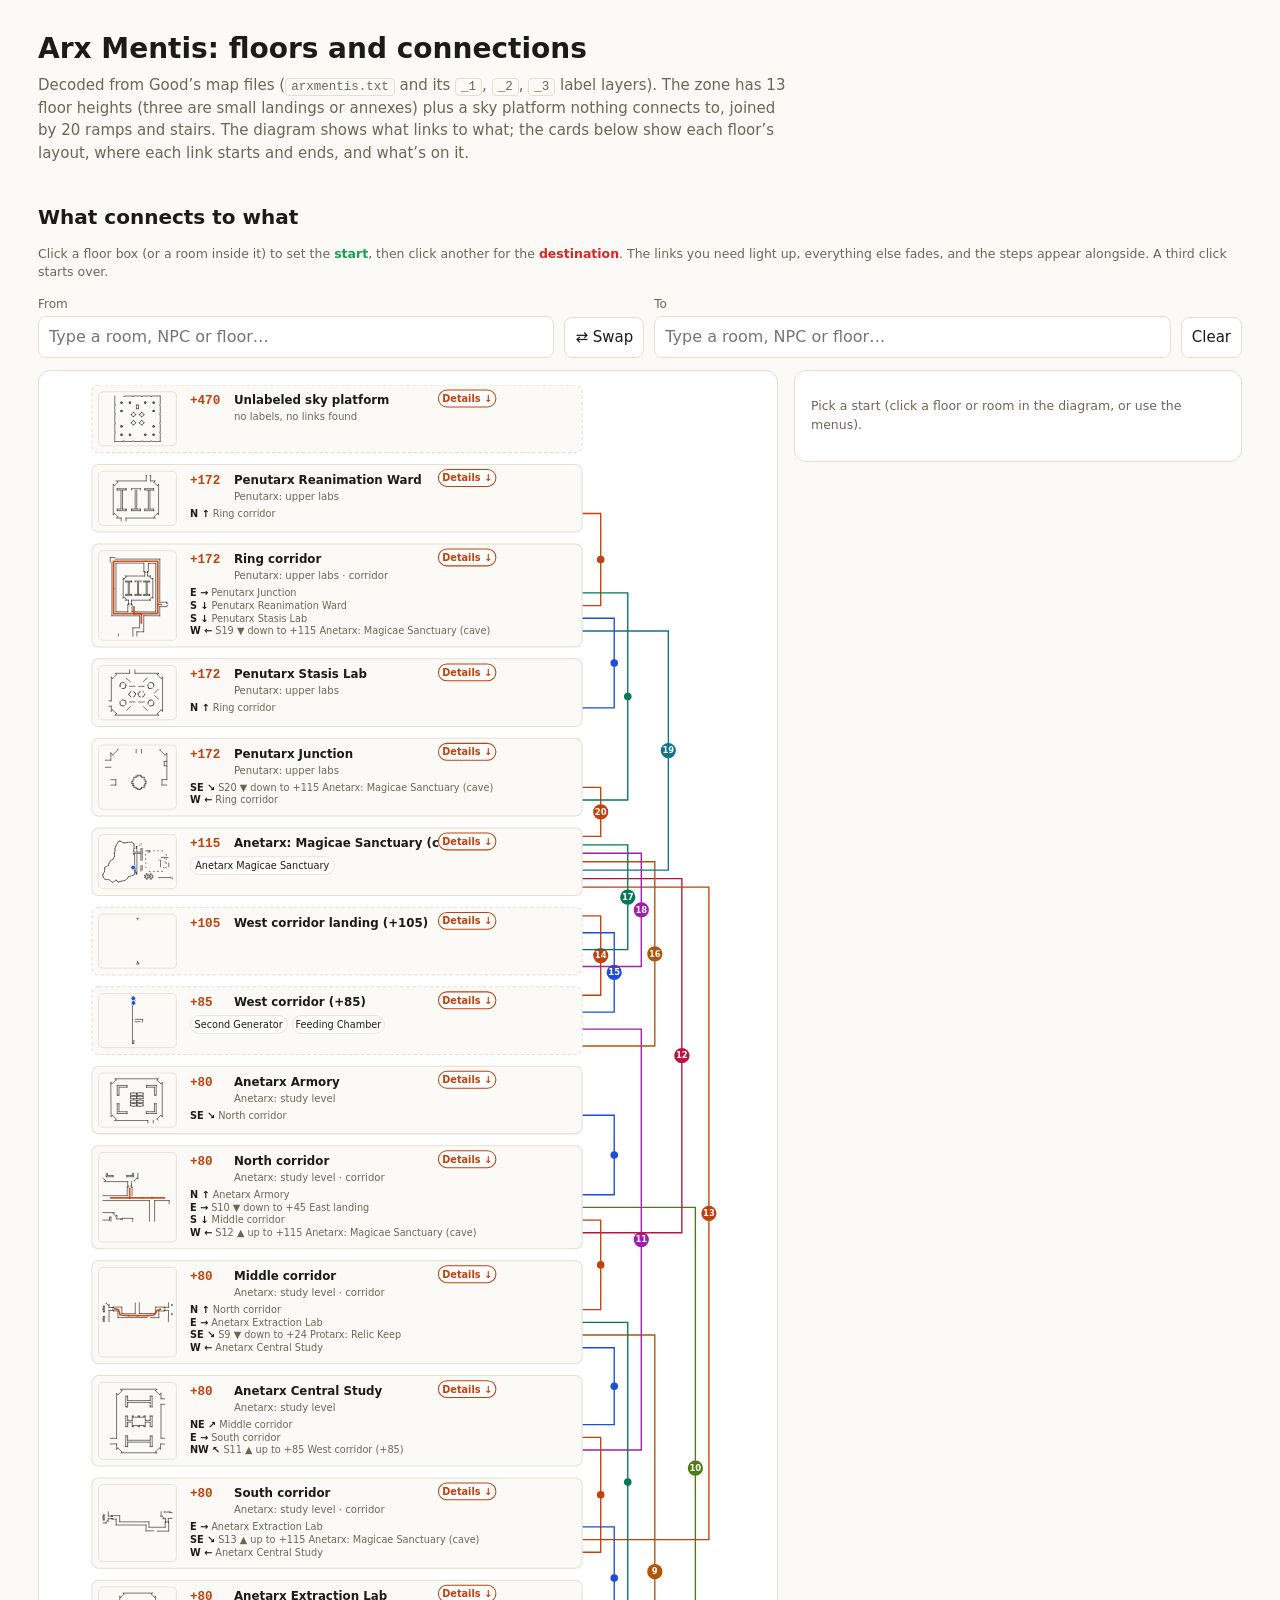
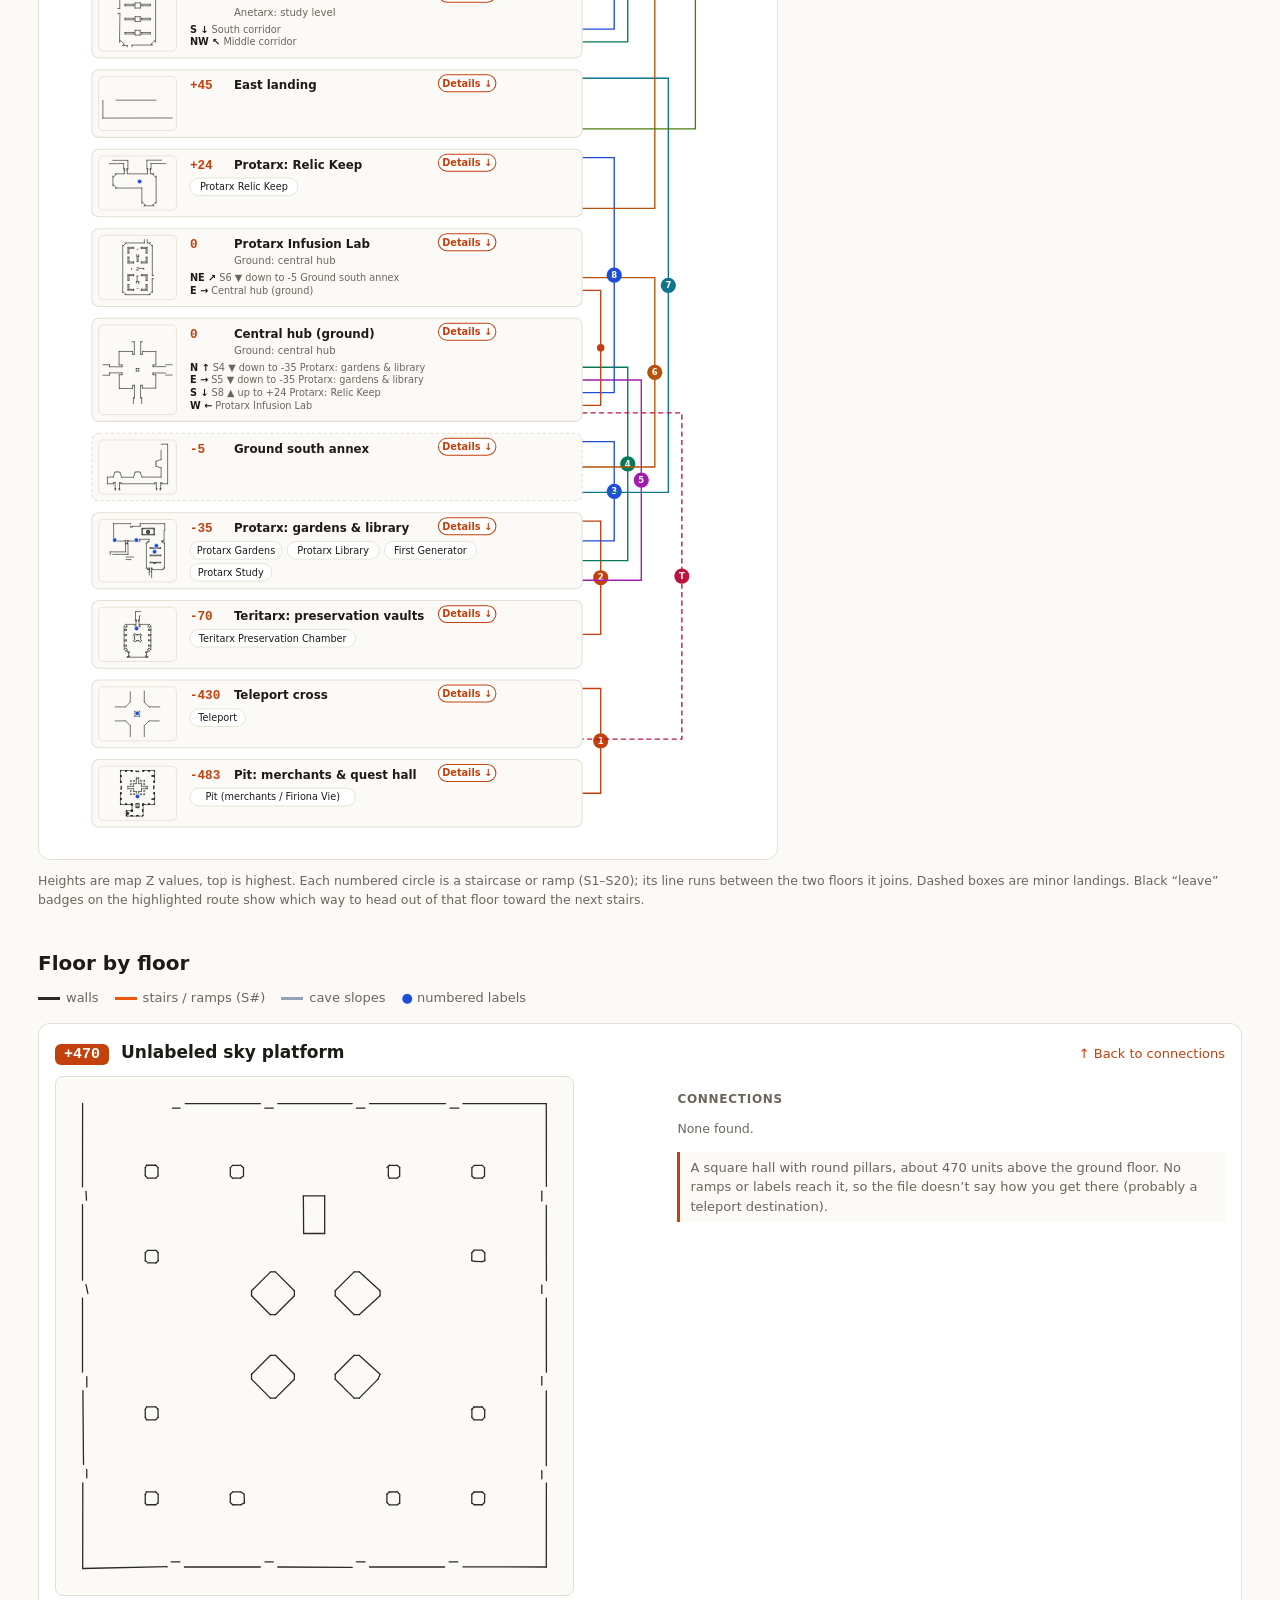
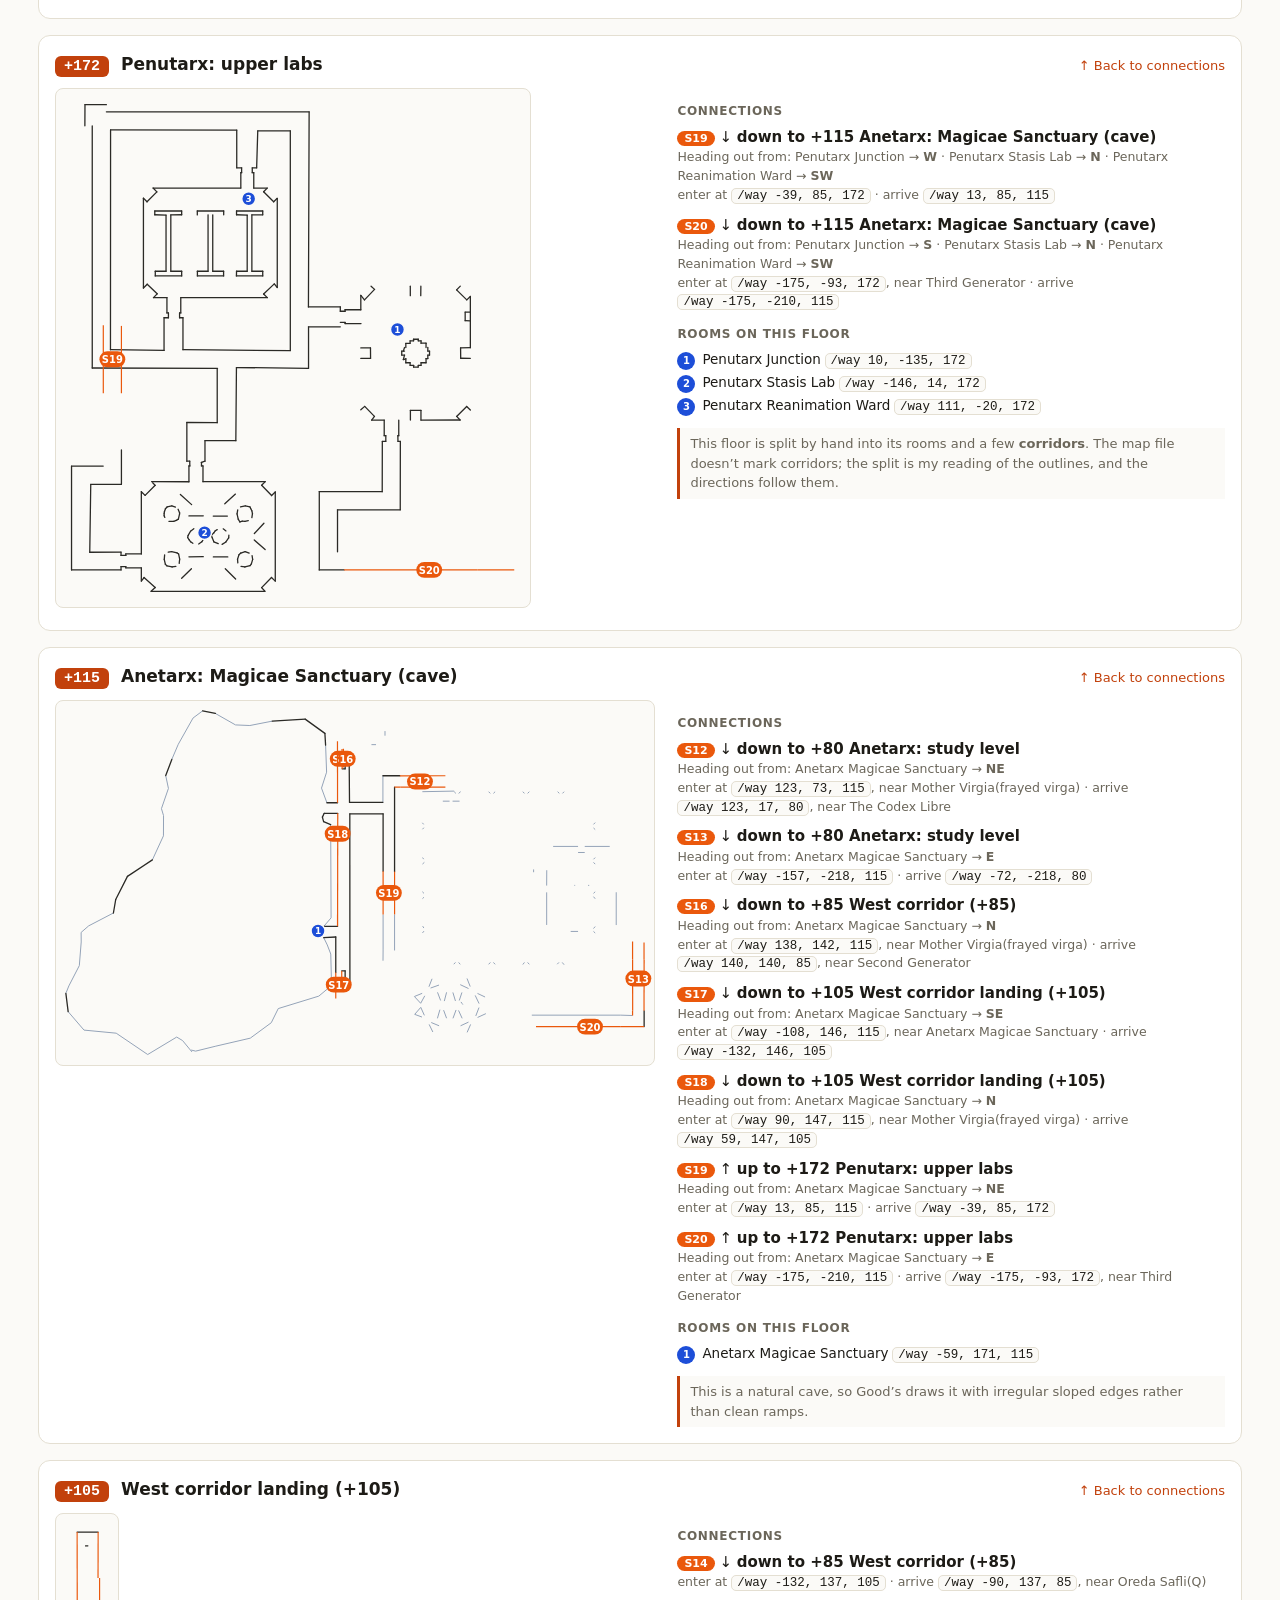
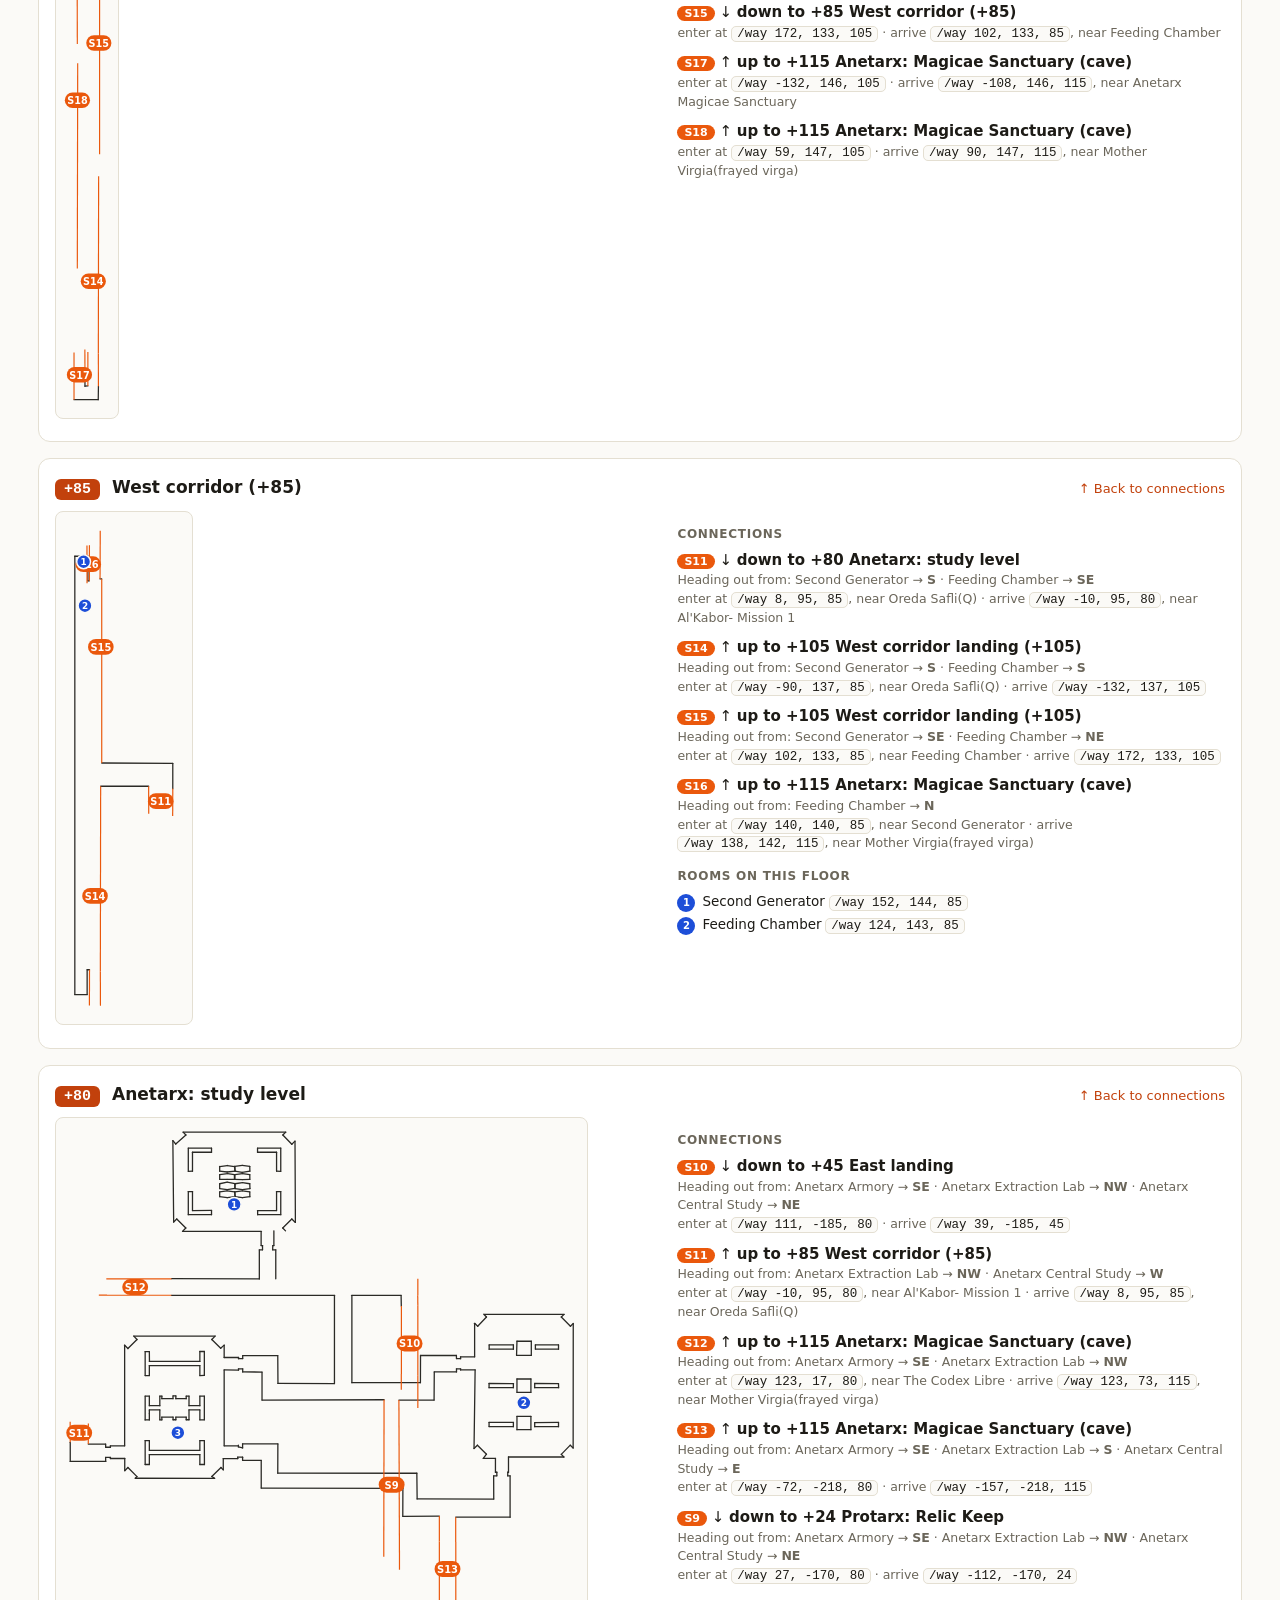
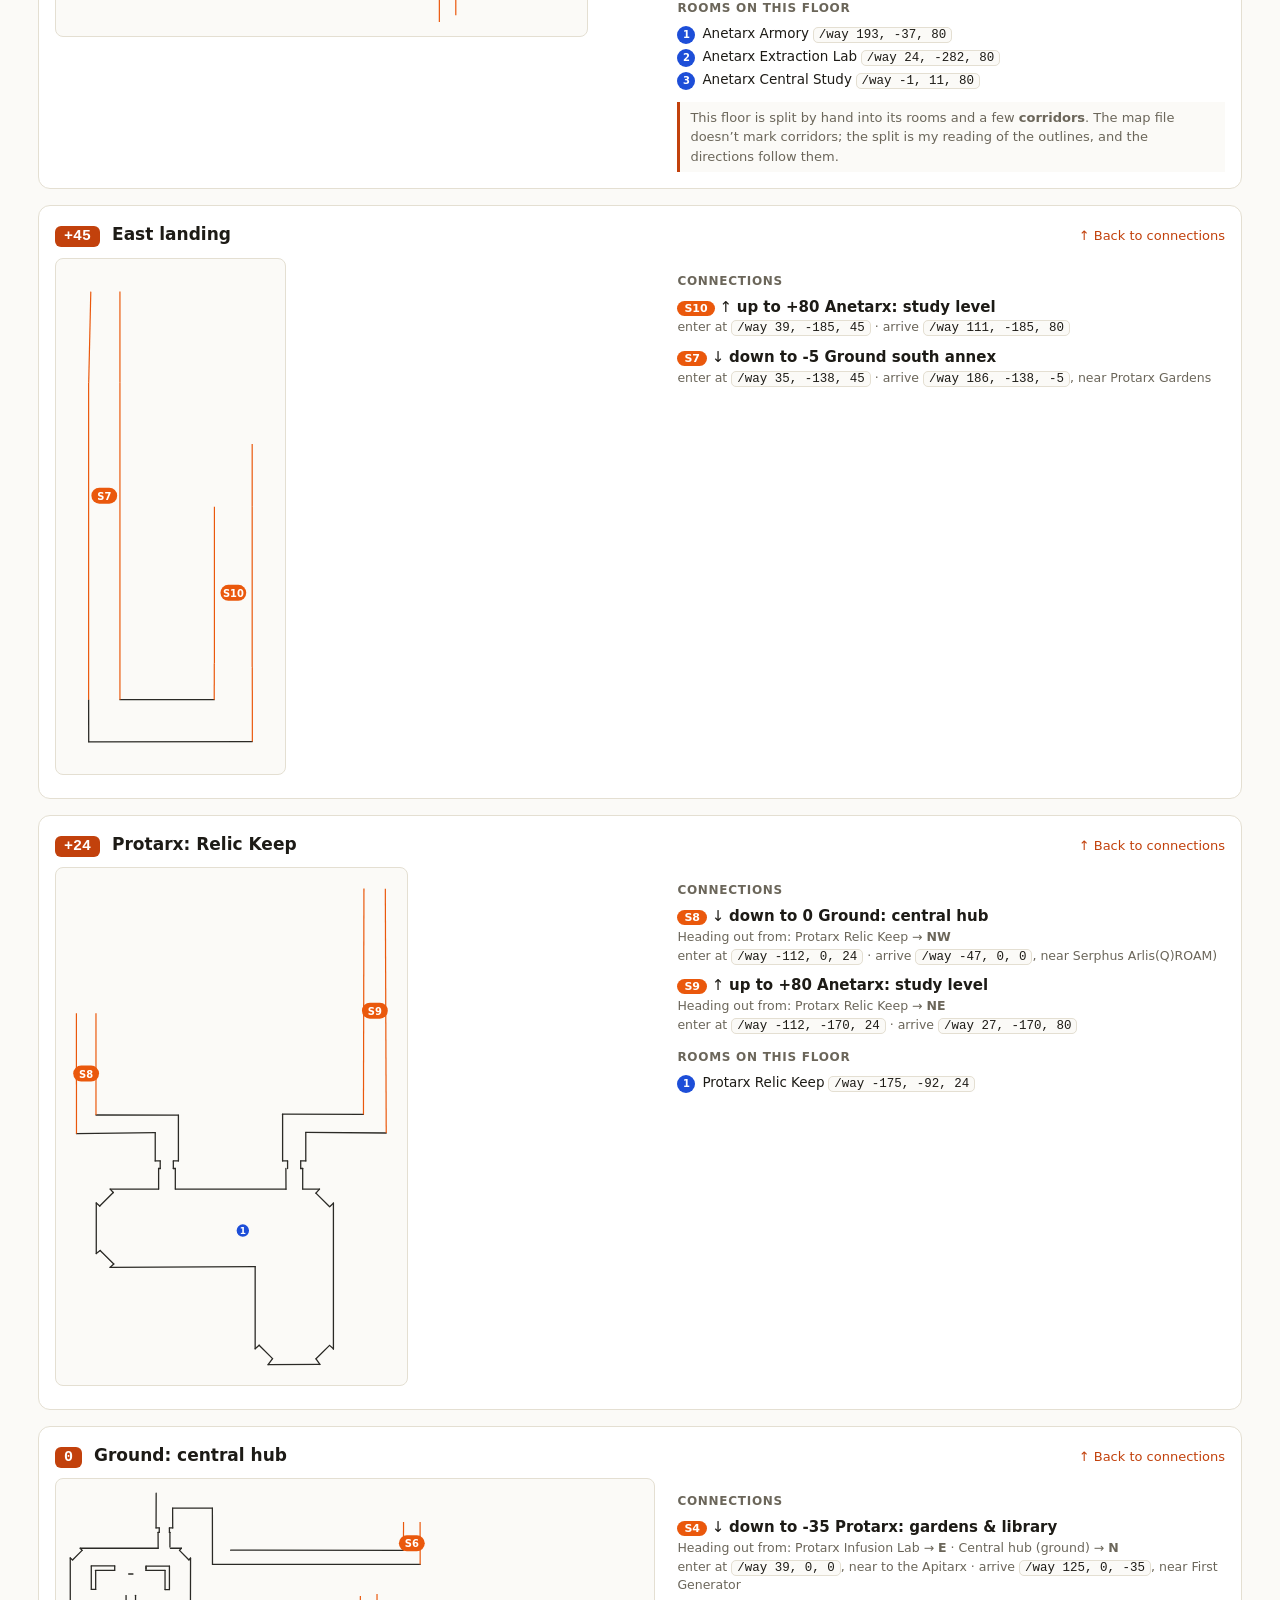
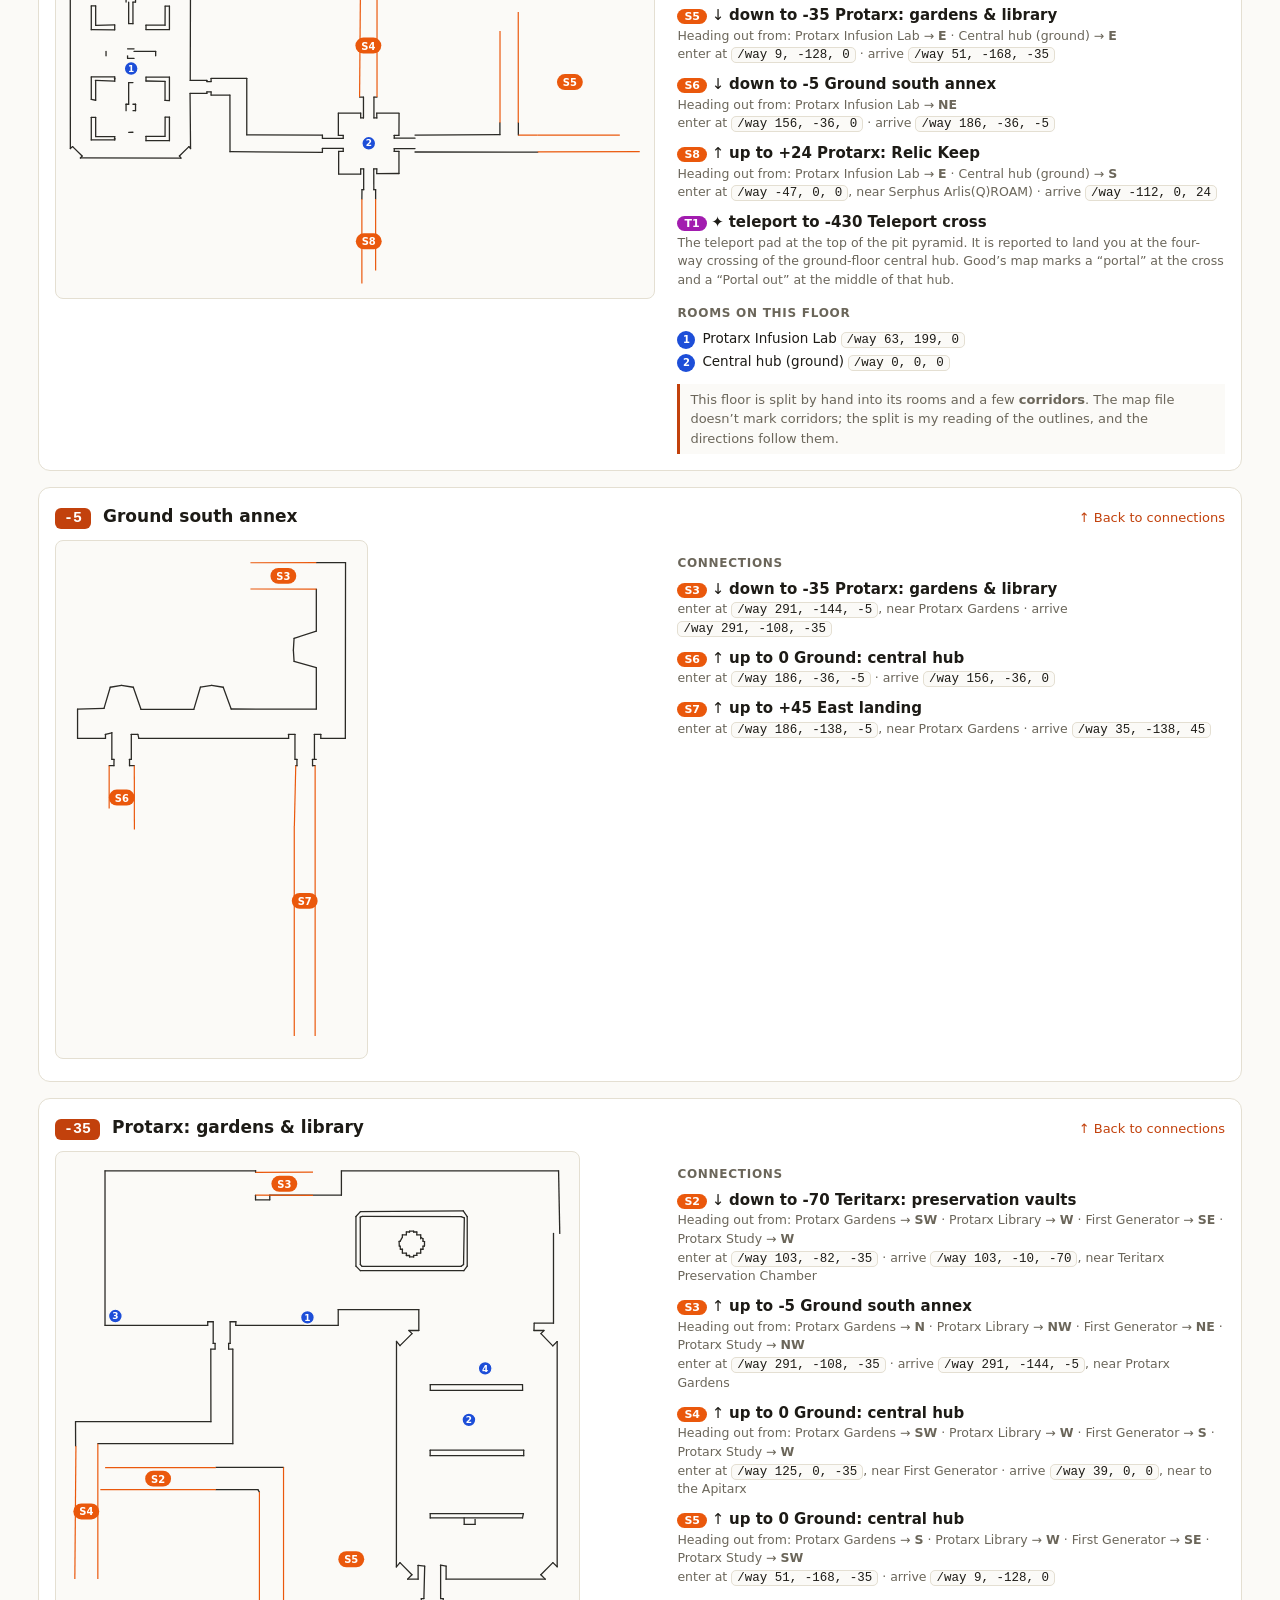
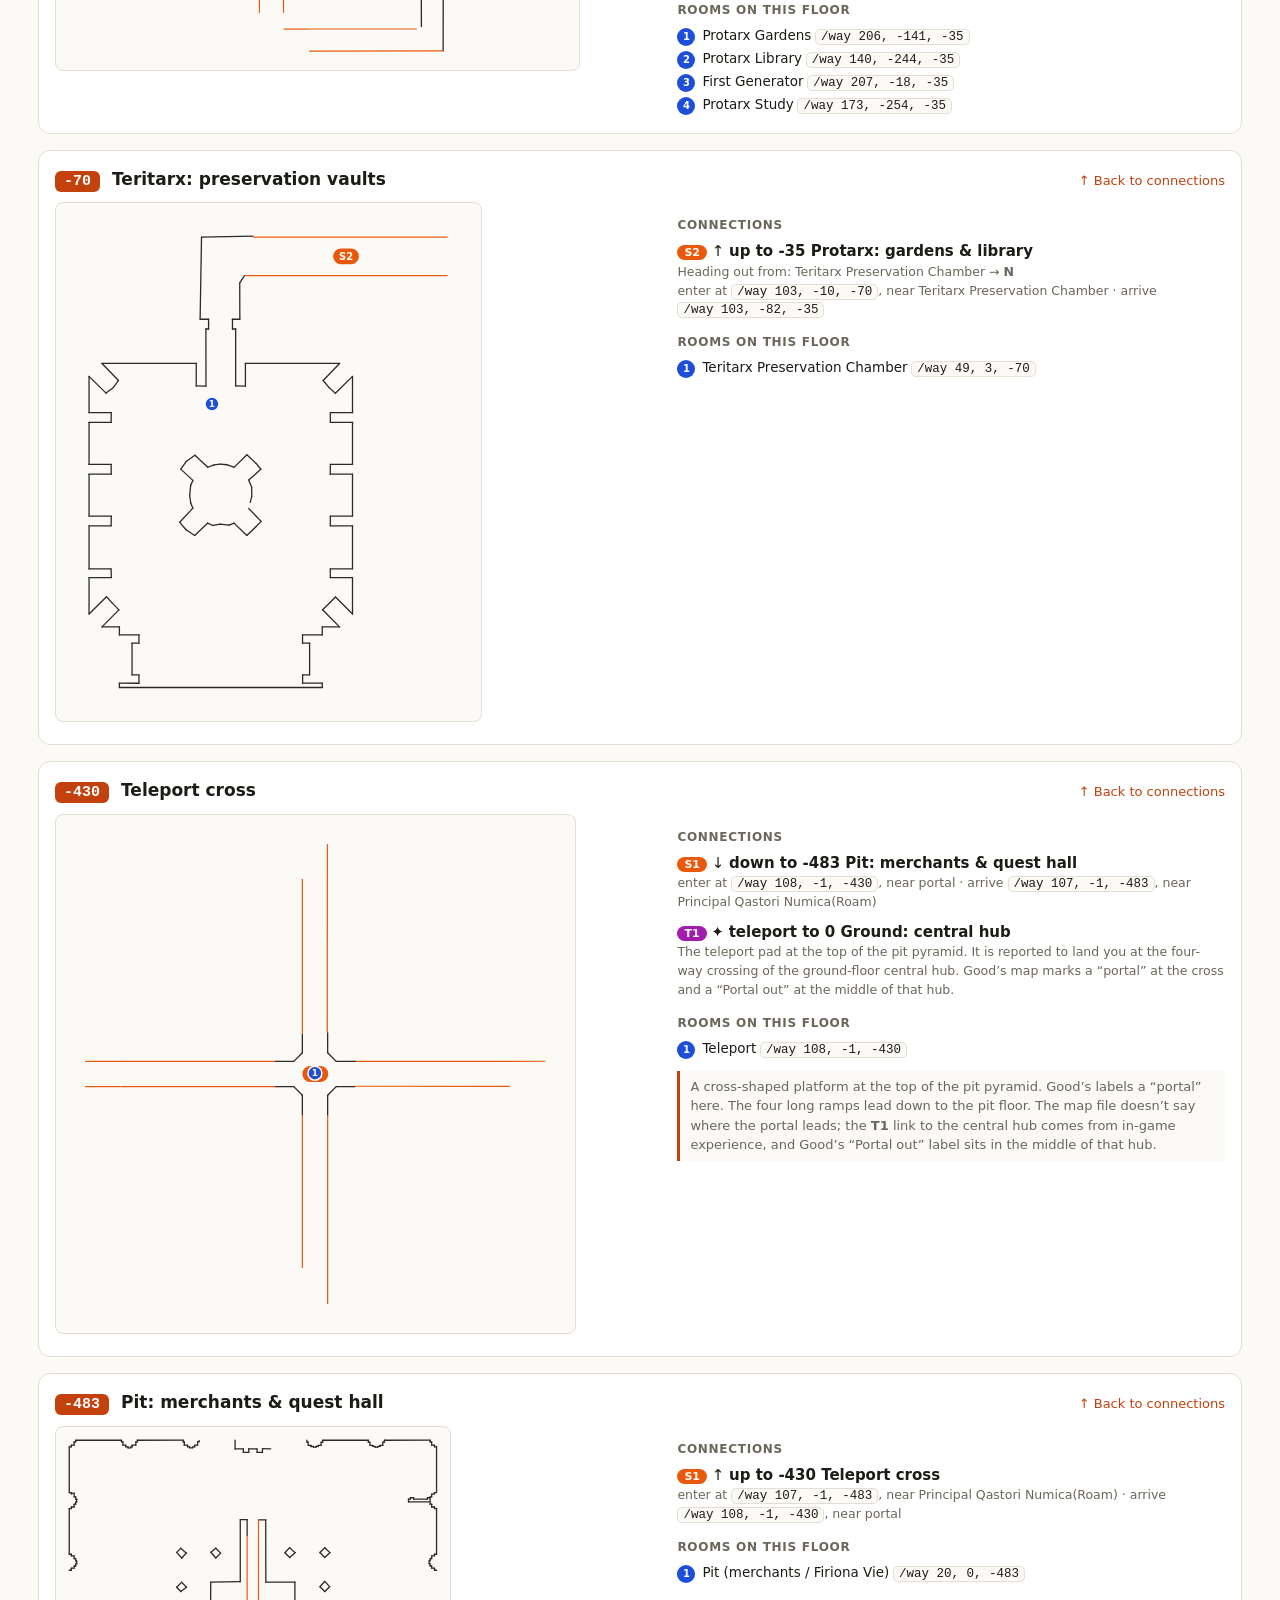
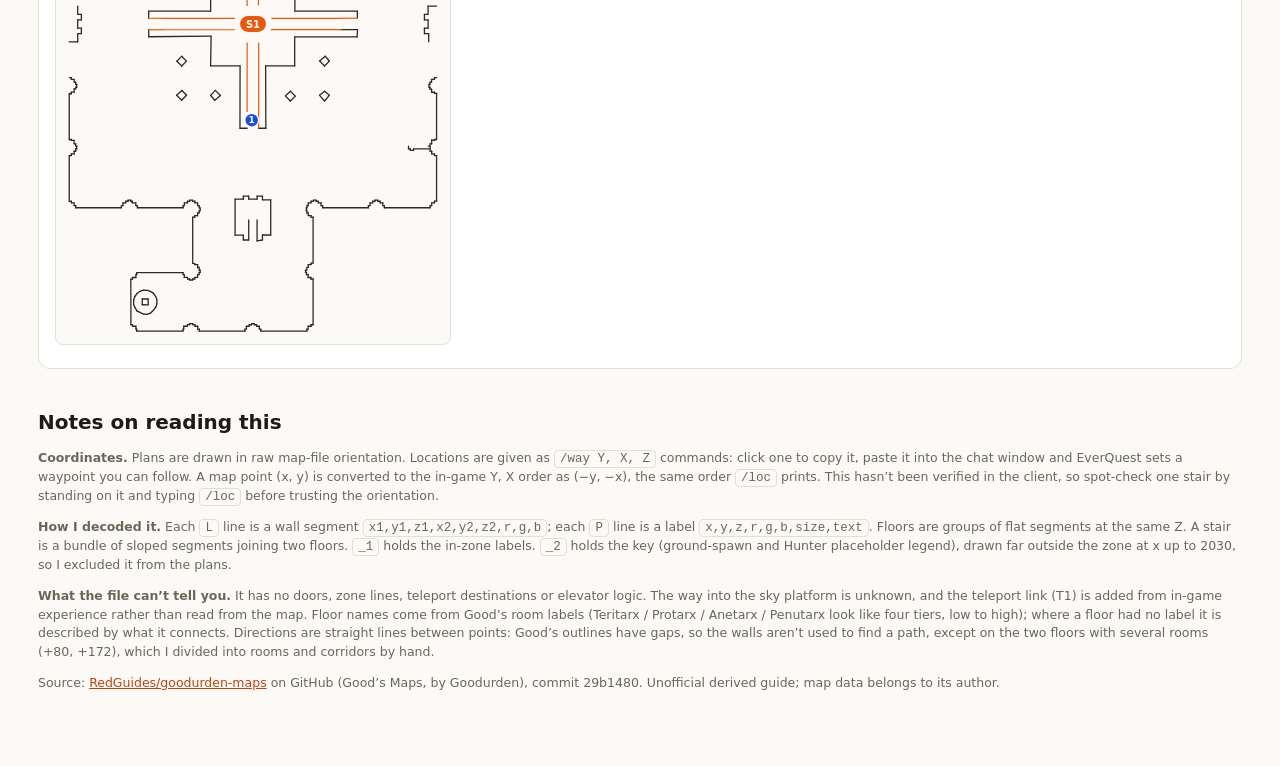
==== commit ad4c69a8: "Split the ground floor into Protarx Infusion Lab and Central hub The bent corridor between them has " ====
--- a/site/arxmentis/index.html
+++ b/site/arxmentis/index.html
@@ -57,16 +57,16 @@
 <h2 id="connections">What connects to what</h2>
 <p class="sub">Click a floor box (or a room inside it) to set the <b style="color:#16a34a">start</b>, then click another for the <b style="color:#dc2626">destination</b>. The links you need light up, everything else fades, and the steps appear alongside. A third click starts over.</p>
 <div class="ctl"><label>From<select id="selA"></select></label><button id="swap" title="Swap start and destination">⇄ Swap</button><label>To<select id="selB"></select></label><button id="clr">Clear</button></div>
-<div class="dgrid"><div class="diagwrap"><svg viewBox="0 0 840 2282" class="diag" role="img" aria-label="Floor connection diagram">
-<g class="edge" id="e-S1"><title>S1: -483 Pit: merchants &amp; quest hall to -430 Teleport cross</title><path d="M626 2104.0 H648 V2228.0 H626" fill="none" stroke="#c2410c" stroke-width="1.6"/><circle cx="648" cy="2166.0" r="9" fill="#c2410c"/><text x="648" y="2169.2" class="pill" text-anchor="middle">1</text></g>
-<g class="edge" id="e-S2"><title>S2: -70 Teritarx: preservation vaults to -35 Protarx: gardens &amp; library</title><path d="M626 1906.0 H648 V2040.0 H626" fill="none" stroke="#c2410c" stroke-width="1.6"/><circle cx="648" cy="1973.0" r="9" fill="#c2410c"/><text x="648" y="1976.2" class="pill" text-anchor="middle">2</text></g>
-<g class="edge" id="e-S3"><title>S3: -35 Protarx: gardens &amp; library to -5 Ground south annex</title><path d="M626 1842.0 H664 V1929.3 H626" fill="none" stroke="#1d4ed8" stroke-width="1.6"/><circle cx="664" cy="1885.7" r="9" fill="#1d4ed8"/><text x="664" y="1888.9" class="pill" text-anchor="middle">3</text></g>
-<g class="edge" id="e-S4"><title>S4: -35 Protarx: gardens &amp; library to 0 Ground: central hub</title><path d="M626 1748.0 H680 V1952.7 H626" fill="none" stroke="#047857" stroke-width="1.6"/><circle cx="680" cy="1850.3" r="9" fill="#047857"/><text x="680" y="1853.5" class="pill" text-anchor="middle">4</text></g>
-<g class="edge" id="e-S5"><title>S5: -35 Protarx: gardens &amp; library to 0 Ground: central hub</title><path d="M626 1763.0 H696 V1976.0 H626" fill="none" stroke="#a21caf" stroke-width="1.6"/><circle cx="696" cy="1869.5" r="9" fill="#a21caf"/><text x="696" y="1872.7" class="pill" text-anchor="middle">5</text></g>
-<g class="edge" id="e-S6"><title>S6: -5 Ground south annex to 0 Ground: central hub</title><path d="M626 1718.0 H648 V1812.0 H626" fill="none" stroke="#c2410c" stroke-width="1.6"/><circle cx="648" cy="1765.0" r="9" fill="#c2410c"/><text x="648" y="1768.2" class="pill" text-anchor="middle">6</text></g>
-<g class="edge" id="e-S7"><title>S7: -5 Ground south annex to +45 East landing</title><path d="M626 1530.0 H712 V1872.0 H626" fill="none" stroke="#b45309" stroke-width="1.6"/><circle cx="712" cy="1701.0" r="9" fill="#b45309"/><text x="712" y="1704.2" class="pill" text-anchor="middle">7</text></g>
-<g class="edge" id="e-S8"><title>S8: 0 Ground: central hub to +24 Protarx: Relic Keep</title><path d="M626 1624.0 H664 V1733.0 H626" fill="none" stroke="#1d4ed8" stroke-width="1.6"/><circle cx="664" cy="1678.5" r="9" fill="#1d4ed8"/><text x="664" y="1681.7" class="pill" text-anchor="middle">8</text></g>
-<g class="edge" id="e-S9"><title>S9: +24 Protarx: Relic Keep to +80 Anetarx: study level</title><path d="M626 1124.0 H728 V1684.0 H626" fill="none" stroke="#0e7490" stroke-width="1.6"/><circle cx="728" cy="1404.0" r="9" fill="#0e7490"/><text x="728" y="1407.2" class="pill" text-anchor="middle">9</text></g>
+<div class="dgrid"><div class="diagwrap"><svg viewBox="0 0 840 2430" class="diag" role="img" aria-label="Floor connection diagram">
+<g class="edge" id="e-S1"><title>S1: -483 Pit: merchants &amp; quest hall to -430 Teleport cross</title><path d="M626 2252.0 H648 V2376.0 H626" fill="none" stroke="#c2410c" stroke-width="1.6"/><circle cx="648" cy="2314.0" r="9" fill="#c2410c"/><text x="648" y="2317.2" class="pill" text-anchor="middle">1</text></g>
+<g class="edge" id="e-S2"><title>S2: -70 Teritarx: preservation vaults to -35 Protarx: gardens &amp; library</title><path d="M626 2054.0 H648 V2188.0 H626" fill="none" stroke="#c2410c" stroke-width="1.6"/><circle cx="648" cy="2121.0" r="9" fill="#c2410c"/><text x="648" y="2124.2" class="pill" text-anchor="middle">2</text></g>
+<g class="edge" id="e-S3"><title>S3: -35 Protarx: gardens &amp; library to -5 Ground south annex</title><path d="M626 1960.0 H664 V2077.3 H626" fill="none" stroke="#1d4ed8" stroke-width="1.6"/><circle cx="664" cy="2018.7" r="9" fill="#1d4ed8"/><text x="664" y="2021.9" class="pill" text-anchor="middle">3</text></g>
+<g class="edge" id="e-S4"><title>S4: -35 Protarx: gardens &amp; library to 0 Ground: central hub</title><path d="M626 1872.0 H680 V2100.7 H626" fill="none" stroke="#047857" stroke-width="1.6"/><circle cx="680" cy="1986.3" r="9" fill="#047857"/><text x="680" y="1989.5" class="pill" text-anchor="middle">4</text></g>
+<g class="edge" id="e-S5"><title>S5: -35 Protarx: gardens &amp; library to 0 Ground: central hub</title><path d="M626 1887.0 H696 V2124.0 H626" fill="none" stroke="#a21caf" stroke-width="1.6"/><circle cx="696" cy="2005.5" r="9" fill="#a21caf"/><text x="696" y="2008.7" class="pill" text-anchor="middle">5</text></g>
+<g class="edge" id="e-S6"><title>S6: -5 Ground south annex to 0 Ground: central hub</title><path d="M626 1766.0 H712 V1990.0 H626" fill="none" stroke="#b45309" stroke-width="1.6"/><circle cx="712" cy="1878.0" r="9" fill="#b45309"/><text x="712" y="1881.2" class="pill" text-anchor="middle">6</text></g>
+<g class="edge" id="e-S7"><title>S7: -5 Ground south annex to +45 East landing</title><path d="M626 1530.0 H728 V2020.0 H626" fill="none" stroke="#0e7490" stroke-width="1.6"/><circle cx="728" cy="1775.0" r="9" fill="#0e7490"/><text x="728" y="1778.2" class="pill" text-anchor="middle">7</text></g>
+<g class="edge" id="e-S8"><title>S8: 0 Ground: central hub to +24 Protarx: Relic Keep</title><path d="M626 1624.0 H664 V1902.0 H626" fill="none" stroke="#1d4ed8" stroke-width="1.6"/><circle cx="664" cy="1763.0" r="9" fill="#1d4ed8"/><text x="664" y="1766.2" class="pill" text-anchor="middle">8</text></g>
+<g class="edge" id="e-S9"><title>S9: +24 Protarx: Relic Keep to +80 Anetarx: study level</title><path d="M626 1124.0 H712 V1684.0 H626" fill="none" stroke="#b45309" stroke-width="1.6"/><circle cx="712" cy="1404.0" r="9" fill="#b45309"/><text x="712" y="1407.2" class="pill" text-anchor="middle">9</text></g>
 <g class="edge" id="e-S10"><title>S10: +45 East landing to +80 Anetarx: study level</title><path d="M626 973.0 H760 V1590.0 H626" fill="none" stroke="#4d7c0f" stroke-width="1.6"/><circle cx="760" cy="1281.5" r="9" fill="#4d7c0f"/><text x="760" y="1284.7" class="pill" text-anchor="middle">10</text></g>
 <g class="edge" id="e-S11"><title>S11: +80 Anetarx: study level to +85 West corridor (+85)</title><path d="M626 762.0 H696 V1260.0 H626" fill="none" stroke="#a21caf" stroke-width="1.6"/><circle cx="696" cy="1011.0" r="9" fill="#a21caf"/><text x="696" y="1014.2" class="pill" text-anchor="middle">11</text></g>
 <g class="edge" id="e-S12"><title>S12: +80 Anetarx: study level to +115 Anetarx: Magicae Sanctuary (cave)</title><path d="M626 584.0 H744 V1003.0 H626" fill="none" stroke="#be123c" stroke-width="1.6"/><circle cx="744" cy="793.5" r="9" fill="#be123c"/><text x="744" y="796.7" class="pill" text-anchor="middle">12</text></g>
@@ -78,7 +78,8 @@
 <g class="edge" id="e-S18"><title>S18: +105 West corridor landing (+105) to +115 Anetarx: Magicae Sanctuary (cave)</title><path d="M626 554.0 H696 V688.0 H626" fill="none" stroke="#a21caf" stroke-width="1.6"/><circle cx="696" cy="621.0" r="9" fill="#a21caf"/><text x="696" y="624.2" class="pill" text-anchor="middle">18</text></g>
 <g class="edge" id="e-S19"><title>S19: +115 Anetarx: Magicae Sanctuary (cave) to +172 Penutarx: upper labs</title><path d="M626 291.0 H728 V574.0 H626" fill="none" stroke="#0e7490" stroke-width="1.6"/><circle cx="728" cy="432.5" r="9" fill="#0e7490"/><text x="728" y="435.7" class="pill" text-anchor="middle">19</text></g>
 <g class="edge" id="e-S20"><title>S20: +115 Anetarx: Magicae Sanctuary (cave) to +172 Penutarx: upper labs</title><path d="M626 476.0 H648 V534.0 H626" fill="none" stroke="#c2410c" stroke-width="1.6"/><circle cx="648" cy="505.0" r="9" fill="#c2410c"/><text x="648" y="508.2" class="pill" text-anchor="middle">20</text></g>
-<g class="edge" id="e-T1"><title>T1: teleport between -430 Teleport cross and 0 Ground: central hub</title><path d="M626 1778.0 H728 V2164.0 H626" fill="none" stroke="#0e7490" stroke-width="1.6" stroke-dasharray="6 4"/><circle cx="728" cy="1971.0" r="9" fill="#0e7490"/><text x="728" y="1974.2" class="pill" text-anchor="middle">T</text></g>
+<g class="edge" id="e-T1"><title>T1: teleport between -430 Teleport cross and 0 Ground: central hub</title><path d="M626 1926.0 H744 V2312.0 H626" fill="none" stroke="#be123c" stroke-width="1.6" stroke-dasharray="6 4"/><circle cx="744" cy="2119.0" r="9" fill="#be123c"/><text x="744" y="2122.2" class="pill" text-anchor="middle">T</text></g>
+<g class="edge" id="e-l-0r1-0r17"><title>Protarx Infusion Lab ↔ Central hub (ground)</title><path d="M626 1781.0 H648 V1917.0 H626" fill="none" stroke="#c2410c" stroke-width="1.6"/><circle cx="648" cy="1849.0" r="4.5" fill="#c2410c"/></g>
 <g class="edge" id="e-l-172c0-172r4"><title>Penutarx Reanimation Ward ↔ Ring corridor</title><path d="M626 152.0 H648 V261.0 H626" fill="none" stroke="#c2410c" stroke-width="1.6"/><circle cx="648" cy="206.5" r="4.5" fill="#c2410c"/></g>
 <g class="edge" id="e-l-172c0-172r3"><title>Ring corridor ↔ Penutarx Stasis Lab</title><path d="M626 276.0 H664 V382.0 H626" fill="none" stroke="#1d4ed8" stroke-width="1.6"/><circle cx="664" cy="329.0" r="4.5" fill="#1d4ed8"/></g>
 <g class="edge" id="e-l-172c0-172r0"><title>Ring corridor ↔ Penutarx Junction</title><path d="M626 246.0 H680 V491.0 H626" fill="none" stroke="#047857" stroke-width="1.6"/><circle cx="680" cy="368.5" r="4.5" fill="#047857"/></g>
@@ -92,7 +93,7 @@
 <g class="jump" data-lv="470" role="link" tabindex="0" aria-label="Jump to details for +470 Unlabeled sky platform"><title>Jump to the Unlabeled sky platform floor details below (keeps your From/To)</title><rect x="456" y="6" width="68" height="20" rx="10"/><text x="490" y="20" text-anchor="middle">Details ↓</text></g>
 <g class="bx" data-lv="172" data-u="172r4" data-pick="R4"><rect class="box" x="46" y="94" width="580" height="80" rx="8"/><text class="zt" x="162" y="117">+172</text><text class="nt" x="214" y="117">Penutarx Reanimation Ward</text><text class="st" x="214" y="136">Penutarx: upper labs</text><g class="th"><rect class="thb" x="54" y="102" width="92" height="64" rx="5"/><path d="M80.7 161.0L80.7 157.4M86.3 157.4L86.3 161.0M80.7 157.4L75.3 157.4M75.3 157.4L76.8 155.9M76.8 155.9L72.8 152.0M71.3 153.5L72.8 152.0M71.3 153.5L71.3 117.6M71.3 117.6L72.8 119.0M72.8 119.0L76.7 115.0M75.2 113.5L76.7 115.0M75.2 113.5L110.3 113.5M110.3 107.3L110.3 113.5M115.5 107.3L115.5 113.5M115.5 113.5L120.8 113.5M120.8 113.5L119.4 115.0M119.4 115.0L123.4 119.0M124.9 117.6L123.4 119.0M124.9 117.6L124.9 153.3M124.9 153.3L123.7 151.9M123.7 151.9L119.4 156.0M120.9 157.4L86.3 157.4M120.9 157.4L119.4 156.0M108.5 148.7L119.1 148.7M119.1 148.7L119.1 146.8M114.7 146.8L119.1 146.8M114.7 146.8L114.7 124.3M114.7 124.3L119.1 124.3M119.1 124.3L119.1 122.7M108.6 122.7L119.1 122.7M108.6 124.2L108.6 122.7M112.8 124.4L108.6 124.2M112.8 124.4L112.8 146.8M112.8 146.8L108.6 146.8M108.6 146.8L108.5 148.7M92.9 148.7L103.4 148.7M103.4 148.7L103.4 146.8M99.1 146.8L103.4 146.8M99.1 146.8L99.1 124.3M103.4 124.3L103.4 122.7M103.4 122.7L92.9 122.7M92.9 124.3L92.9 122.7M97.2 124.3L97.2 146.8M97.2 146.8L92.9 146.8M92.9 146.8L92.9 148.7M76.0 148.7L86.6 148.7M86.6 146.8L86.6 148.7M82.2 146.8L86.6 146.8M82.2 146.8L82.3 124.3M82.3 124.3L86.6 124.2M86.6 122.7L86.6 124.2M75.9 122.7L86.6 122.7M75.9 122.7L75.9 124.2M80.4 124.3L75.9 124.2M80.4 124.3L80.4 146.8M76.0 146.8L76.0 148.7M80.4 146.8L76.0 146.8M115.5 107.3L114.8 107.3M114.8 107.3L114.8 107.0M110.3 107.3L110.6 107.4M110.6 107.4L110.6 107.0"/></g><text class="ex" x="162" y="156"><tspan class="exh">N ↑</tspan> Ring corridor</text></g>
 <g class="jump" data-lv="172" role="link" tabindex="0" aria-label="Jump to details for +172 Penutarx: upper labs"><title>Jump to the Penutarx: upper labs floor details below (keeps your From/To)</title><rect x="456" y="100" width="68" height="20" rx="10"/><text x="490" y="114" text-anchor="middle">Details ↓</text></g>
-<g class="bx" data-lv="172" data-u="172c0" data-pick="R49"><rect class="box" x="46" y="188" width="580" height="122" rx="8"/><text class="zt" x="162" y="211">+172</text><text class="nt" x="214" y="211">Ring corridor</text><text class="st" x="214" y="230">Penutarx: upper labs · corridor</text><g class="th"><rect class="thb" x="54" y="196" width="92" height="106" rx="5"/><path d="M99.2 297.0L99.2 292.0M77.4 294.4L77.4 297.0M93.5 259.9L92.6 259.9M88.5 259.9L89.7 259.9M89.7 259.9L89.7 258.6M89.3 258.6L89.7 258.6M89.3 258.6L89.3 254.6M92.9 254.6L92.9 258.6M92.9 258.6L92.6 258.6M92.6 259.9L92.6 258.6M93.5 268.2L93.5 259.9M89.3 254.6L85.7 254.6M85.7 254.6L86.7 253.6M86.7 253.6L84.1 251.1M83.1 252.1L84.1 251.1M83.1 252.1L83.1 228.6M83.1 228.6L84.1 229.5M84.1 229.5L86.6 227.0M85.6 226.0L86.6 227.0M85.6 226.0L108.6 226.0M108.6 221.9L108.6 226.0M112.0 221.9L112.0 226.0M112.0 226.0L115.5 226.0M115.5 226.0L114.5 226.9M114.5 226.9L117.2 229.5M118.1 228.6L117.2 229.5M118.1 228.6L118.1 252.0M118.1 252.0L117.3 251.0M117.3 251.0L114.5 253.7M115.5 254.6L92.9 254.6M115.5 254.6L114.5 253.7M107.4 248.9L114.3 248.9M114.3 248.9L114.3 247.7M111.5 247.7L114.3 247.7M111.5 247.7L111.5 233.0M111.5 233.0L114.3 233.0M114.3 233.0L114.3 232.0M107.5 232.0L114.3 232.0M107.5 232.9L107.5 232.0M110.2 233.0L107.5 232.9M110.2 233.0L110.2 247.7M110.2 247.7L107.5 247.7M107.5 247.7L107.4 248.9M97.2 248.9L104.1 248.9M104.1 248.9L104.1 247.7M101.2 247.7L104.1 247.7M101.2 247.7L101.2 233.0M104.1 233.0L104.1 232.0M104.1 232.0L97.2 232.0M97.2 233.0L97.2 232.0M100.0 233.0L100.0 247.7M100.0 247.7L97.2 247.7M97.2 247.7L97.2 248.9M86.2 248.9L93.1 248.9M93.1 247.7L93.1 248.9M90.3 247.7L93.1 247.7M90.3 247.7L90.3 233.0M90.3 233.0L93.1 233.0M93.1 232.0L93.1 233.0M86.1 232.0L93.1 232.0M86.1 232.0L86.1 233.0M89.0 233.0L86.1 233.0M89.0 233.0L89.0 247.7M86.2 247.7L86.2 248.9M89.0 247.7L86.2 247.7M112.0 221.9L111.6 221.9M111.6 221.9L111.6 220.7M112.7 220.7L111.6 220.7M108.6 221.9L108.8 221.9M108.8 221.9L108.8 220.7M107.5 220.7L108.8 220.7M94.5 297.0L94.5 287.3M94.5 287.3L102.4 287.3M107.3 292.0L99.2 292.0M107.4 272.9L107.3 292.0M102.4 287.3L102.4 273.1M69.7 273.0L102.4 273.1M93.5 268.2L121.5 268.5M88.5 259.9L88.5 268.4M74.5 268.2L88.5 268.4M69.7 209.7L69.7 273.0M74.5 210.8L74.5 268.2M107.5 210.8L74.5 210.8M67.8 209.7L67.8 204.1M67.8 204.1L73.4 204.1M126.4 206.0L73.4 206.0M107.5 220.7L107.5 210.8M112.7 220.7L113.0 211.0M121.5 211.0L113.0 211.0M121.5 268.5L121.5 211.0M126.4 206.0L126.3 257.0M134.6 262.2L126.3 262.2M134.6 257.0L126.3 257.0M134.6 258.2L135.8 258.2M134.6 261.1L135.8 261.1M134.6 257.0L134.6 258.2M126.3 273.1L126.3 262.2M107.4 272.9L126.3 273.1"/><path class="tp" d="M95.8 262.4L95.8 268.2L95.8 270.5"/><path class="tp" d="M109.3 208.5L71.7 208.5L71.7 241.0"/><path class="tp" d="M71.7 241.0L71.7 270.5L95.8 270.5"/><path class="tp" d="M95.8 270.5L123.9 270.5L123.9 259.7"/><path class="tp" d="M123.9 259.7L123.9 208.5L109.3 208.5"/><path class="tp" d="M95.8 270.5L104.6 270.5L104.6 281.7"/><path class="tp" d="M123.9 259.7L128.3 259.7"/><circle class="ts" data-s="S19" cx="72.6" cy="279.6" r="3.8"/></g><text class="ex" x="162" y="250"><tspan class="exh">E →</tspan> Penutarx Junction</text><text class="ex" x="162" y="265"><tspan class="exh">S ↓</tspan> Penutarx Reanimation Ward</text><text class="ex" x="162" y="280"><tspan class="exh">S ↓</tspan> Penutarx Stasis Lab</text><text class="ex" x="162" y="295"><tspan class="exh">W ←</tspan> S19 ▼ down to +115 Anetarx: Magicae Sanctuary (cave)</text></g>
+<g class="bx" data-lv="172" data-u="172c0" data-pick="R51"><rect class="box" x="46" y="188" width="580" height="122" rx="8"/><text class="zt" x="162" y="211">+172</text><text class="nt" x="214" y="211">Ring corridor</text><text class="st" x="214" y="230">Penutarx: upper labs · corridor</text><g class="th"><rect class="thb" x="54" y="196" width="92" height="106" rx="5"/><path d="M99.2 297.0L99.2 292.0M77.4 294.4L77.4 297.0M93.5 259.9L92.6 259.9M88.5 259.9L89.7 259.9M89.7 259.9L89.7 258.6M89.3 258.6L89.7 258.6M89.3 258.6L89.3 254.6M92.9 254.6L92.9 258.6M92.9 258.6L92.6 258.6M92.6 259.9L92.6 258.6M93.5 268.2L93.5 259.9M89.3 254.6L85.7 254.6M85.7 254.6L86.7 253.6M86.7 253.6L84.1 251.1M83.1 252.1L84.1 251.1M83.1 252.1L83.1 228.6M83.1 228.6L84.1 229.5M84.1 229.5L86.6 227.0M85.6 226.0L86.6 227.0M85.6 226.0L108.6 226.0M108.6 221.9L108.6 226.0M112.0 221.9L112.0 226.0M112.0 226.0L115.5 226.0M115.5 226.0L114.5 226.9M114.5 226.9L117.2 229.5M118.1 228.6L117.2 229.5M118.1 228.6L118.1 252.0M118.1 252.0L117.3 251.0M117.3 251.0L114.5 253.7M115.5 254.6L92.9 254.6M115.5 254.6L114.5 253.7M107.4 248.9L114.3 248.9M114.3 248.9L114.3 247.7M111.5 247.7L114.3 247.7M111.5 247.7L111.5 233.0M111.5 233.0L114.3 233.0M114.3 233.0L114.3 232.0M107.5 232.0L114.3 232.0M107.5 232.9L107.5 232.0M110.2 233.0L107.5 232.9M110.2 233.0L110.2 247.7M110.2 247.7L107.5 247.7M107.5 247.7L107.4 248.9M97.2 248.9L104.1 248.9M104.1 248.9L104.1 247.7M101.2 247.7L104.1 247.7M101.2 247.7L101.2 233.0M104.1 233.0L104.1 232.0M104.1 232.0L97.2 232.0M97.2 233.0L97.2 232.0M100.0 233.0L100.0 247.7M100.0 247.7L97.2 247.7M97.2 247.7L97.2 248.9M86.2 248.9L93.1 248.9M93.1 247.7L93.1 248.9M90.3 247.7L93.1 247.7M90.3 247.7L90.3 233.0M90.3 233.0L93.1 233.0M93.1 232.0L93.1 233.0M86.1 232.0L93.1 232.0M86.1 232.0L86.1 233.0M89.0 233.0L86.1 233.0M89.0 233.0L89.0 247.7M86.2 247.7L86.2 248.9M89.0 247.7L86.2 247.7M112.0 221.9L111.6 221.9M111.6 221.9L111.6 220.7M112.7 220.7L111.6 220.7M108.6 221.9L108.8 221.9M108.8 221.9L108.8 220.7M107.5 220.7L108.8 220.7M94.5 297.0L94.5 287.3M94.5 287.3L102.4 287.3M107.3 292.0L99.2 292.0M107.4 272.9L107.3 292.0M102.4 287.3L102.4 273.1M69.7 273.0L102.4 273.1M93.5 268.2L121.5 268.5M88.5 259.9L88.5 268.4M74.5 268.2L88.5 268.4M69.7 209.7L69.7 273.0M74.5 210.8L74.5 268.2M107.5 210.8L74.5 210.8M67.8 209.7L67.8 204.1M67.8 204.1L73.4 204.1M126.4 206.0L73.4 206.0M107.5 220.7L107.5 210.8M112.7 220.7L113.0 211.0M121.5 211.0L113.0 211.0M121.5 268.5L121.5 211.0M126.4 206.0L126.3 257.0M134.6 262.2L126.3 262.2M134.6 257.0L126.3 257.0M134.6 258.2L135.8 258.2M134.6 261.1L135.8 261.1M134.6 257.0L134.6 258.2M126.3 273.1L126.3 262.2M107.4 272.9L126.3 273.1"/><path class="tp" d="M95.8 262.4L95.8 268.2L95.8 270.5"/><path class="tp" d="M109.3 208.5L71.7 208.5L71.7 241.0"/><path class="tp" d="M71.7 241.0L71.7 270.5L95.8 270.5"/><path class="tp" d="M95.8 270.5L123.9 270.5L123.9 259.7"/><path class="tp" d="M123.9 259.7L123.9 208.5L109.3 208.5"/><path class="tp" d="M95.8 270.5L104.6 270.5L104.6 281.7"/><path class="tp" d="M123.9 259.7L128.3 259.7"/><circle class="ts" data-s="S19" cx="72.6" cy="279.6" r="3.8"/></g><text class="ex" x="162" y="250"><tspan class="exh">E →</tspan> Penutarx Junction</text><text class="ex" x="162" y="265"><tspan class="exh">S ↓</tspan> Penutarx Reanimation Ward</text><text class="ex" x="162" y="280"><tspan class="exh">S ↓</tspan> Penutarx Stasis Lab</text><text class="ex" x="162" y="295"><tspan class="exh">W ←</tspan> S19 ▼ down to +115 Anetarx: Magicae Sanctuary (cave)</text></g>
 <g class="jump" data-lv="172" role="link" tabindex="0" aria-label="Jump to details for +172 Penutarx: upper labs"><title>Jump to the Penutarx: upper labs floor details below (keeps your From/To)</title><rect x="456" y="194" width="68" height="20" rx="10"/><text x="490" y="208" text-anchor="middle">Details ↓</text></g>
 <g class="bx" data-lv="172" data-u="172r3" data-pick="R3"><rect class="box" x="46" y="324" width="580" height="80" rx="8"/><text class="zt" x="162" y="347">+172</text><text class="nt" x="214" y="347">Penutarx Stasis Lab</text><text class="st" x="214" y="366">Penutarx: upper labs</text><g class="th"><rect class="thb" x="54" y="332" width="92" height="64" rx="5"/><path d="M85.6 353.5L86.2 355.1M86.2 355.1L86.2 355.6M86.2 355.6L85.7 358.0M85.7 358.0L84.8 358.6M84.8 358.6L83.6 359.0M83.6 359.0L81.5 359.0M79.6 357.2L79.3 356.5M79.3 356.5L79.3 355.6M79.3 355.6L79.4 354.8M79.4 354.8L79.9 353.3M79.9 353.3L80.7 352.5M80.7 352.5L82.8 352.0M82.8 352.0L84.4 352.5M86.6 346.8L91.7 351.4M92.7 362.4L91.2 363.5M91.2 363.5L90.1 365.3M90.1 365.3L89.9 366.3M89.9 366.3L90.5 367.3M90.5 367.3L91.3 368.2M91.3 368.2L92.2 368.9M90.5 375.0L97.0 375.0M94.9 369.2L96.3 368.3M96.3 368.3L97.4 366.5M97.4 366.5L97.5 365.2M97.5 365.2L97.0 364.2M97.0 364.2L96.3 363.5M96.3 363.5L95.3 362.8M97.0 356.5L90.5 356.5M112.6 353.8L112.3 355.6M112.3 355.6L112.8 358.0M112.8 358.0L113.6 359.3M113.6 359.3L114.6 358.9M114.6 358.9L115.8 359.0M115.8 359.0L117.4 358.7M120.1 364.5L124.4 359.9M119.0 357.3L119.3 355.6M119.3 355.6L119.0 354.2M119.0 354.2L118.4 353.1M118.4 353.1L118.1 352.4M118.1 352.4L116.0 352.0M116.0 352.0L113.8 352.4M111.6 346.6L106.7 351.0M106.0 362.4L107.2 363.3M108.6 365.3L108.5 366.5M108.5 366.5L107.2 368.3M107.2 368.3L105.5 369.4M108.1 375.1L101.5 375.1M103.7 369.1L101.8 368.3M101.8 368.3L101.0 366.4M101.0 366.4L100.6 365.2M100.6 365.2L101.8 364.2M101.8 364.2L102.4 363.3M102.4 363.3L103.3 362.7M101.5 356.6L107.9 356.6M112.6 377.8L112.5 376.1M112.5 376.1L113.1 374.1M113.1 374.1L114.0 373.3M114.0 373.3L115.9 372.7M115.9 372.7L117.8 373.3M120.1 367.4L125.0 371.7M119.0 374.5L119.3 376.2M119.3 376.2L118.7 378.2M118.7 378.2L118.2 379.1M118.2 379.1L115.8 379.7M115.8 379.7L114.1 379.4M111.6 385.1L106.9 380.4M86.1 378.0L86.3 376.1M86.3 376.1L85.8 373.8M85.8 373.8L85.1 373.3M85.1 373.3L82.6 372.7M82.6 372.7L81.1 372.9M79.5 374.2L79.3 376.2M79.3 376.2L79.8 378.4M79.8 378.4L80.5 379.2M80.5 379.2L82.9 379.6M82.9 379.6L84.6 379.4M87.2 384.8L91.6 380.4M124.9 390.6L123.4 389.0M124.9 390.6L73.4 390.6M73.4 390.6L75.2 388.9M75.2 388.9L70.2 384.4M69.0 386.0L70.2 384.4M69.0 386.0L69.0 380.0M69.0 380.0L66.0 380.0M66.0 373.7L69.0 373.7M69.0 373.7L69.0 345.6M69.0 345.6L70.7 347.3M70.7 347.3L75.2 342.7M73.6 341.1L90.5 341.1M90.5 337.0L90.5 341.1M74.1 341.5L75.2 342.7M96.9 337.0L96.9 341.1M96.9 341.1L125.0 341.1M125.0 341.1L123.4 342.7M123.4 342.7L127.9 347.3M129.6 345.7L127.9 347.3M129.6 345.7L129.6 386.0M129.6 386.0L127.8 384.4M127.8 384.4L123.4 389.0"/></g><text class="ex" x="162" y="386"><tspan class="exh">N ↑</tspan> Ring corridor</text></g>
 <g class="jump" data-lv="172" role="link" tabindex="0" aria-label="Jump to details for +172 Penutarx: upper labs"><title>Jump to the Penutarx: upper labs floor details below (keeps your From/To)</title><rect x="456" y="330" width="68" height="20" rx="10"/><text x="490" y="344" text-anchor="middle">Details ↓</text></g>
@@ -106,13 +107,13 @@
 <g class="jump" data-lv="85" role="link" tabindex="0" aria-label="Jump to details for +85 West corridor (+85)"><title>Jump to the West corridor (+85) floor details below (keeps your From/To)</title><rect x="456" y="718" width="68" height="20" rx="10"/><text x="490" y="732" text-anchor="middle">Details ↓</text></g>
 <g class="bx" data-lv="80" data-u="80r2" data-pick="R2"><rect class="box" x="46" y="806" width="580" height="80" rx="8"/><text class="zt" x="162" y="829">+80</text><text class="nt" x="214" y="829">Anetarx Armory</text><text class="st" x="214" y="848">Anetarx: study level</text><g class="th"><rect class="thb" x="54" y="814" width="92" height="64" rx="5"/><path d="M112.3 870.2L112.3 873.0M118.6 869.9L118.6 873.0M124.4 869.9L123.1 868.5M123.1 868.5L127.6 864.0M129.3 865.7L127.6 864.0M129.2 825.2L129.3 865.7M129.2 825.2L127.6 826.8M127.6 826.8L123.1 822.2M123.1 822.2L124.5 820.8M73.4 820.8L74.9 822.2M74.9 822.2L69.8 826.7M69.8 826.7L68.4 825.0M68.4 825.0L68.7 865.5M68.7 865.5L70.3 864.0M70.3 864.0L74.8 868.5M73.2 870.2L74.8 868.5M73.2 870.2L112.3 870.2M87.6 859.8L87.6 861.9M87.6 861.9L76.0 861.9M76.0 861.9L76.0 850.3M76.0 850.3L78.1 850.3M78.1 850.3L78.1 859.8M78.1 859.8L87.6 859.8M76.0 840.3L78.1 840.2M76.0 840.3L76.0 828.7M76.0 828.7L87.6 828.7M87.6 828.7L87.6 830.8M87.6 830.8L78.1 830.8M78.1 830.8L78.1 840.2M91.7 837.9L95.4 837.4M95.4 837.4L99.1 837.9M122.1 828.7L110.5 828.7M122.1 828.7L122.1 840.2M120.0 840.2L120.0 830.8M120.0 830.8L110.5 830.8M110.5 828.7L110.5 830.8M122.1 840.2L120.0 840.2M120.0 850.3L122.1 850.3M122.1 850.3L122.1 861.9M122.1 861.9L110.6 861.9M110.6 861.9L110.6 859.8M110.6 859.8L120.0 859.8M120.0 859.8L120.0 850.3M99.2 848.8L99.2 846.4M99.3 846.4L99.3 848.8M99.0 844.3L99.0 841.9M99.3 840.2L99.1 837.9M99.2 837.8L99.3 840.2M99.3 840.2L102.9 840.7M102.9 840.7L106.7 840.2M106.7 841.9L103.0 841.4M103.0 841.4L99.2 841.9M99.0 841.9L95.6 841.4M95.6 841.4L91.7 841.9M91.7 844.3L95.3 844.3M95.3 844.3L99.0 844.3M99.2 841.9L99.2 844.3M99.2 844.3L103.0 844.4M103.0 844.4L106.7 844.3M106.7 846.5L103.0 845.9M103.0 845.9L99.2 846.4M99.3 846.4L95.4 845.7M95.4 845.7L91.7 846.5M99.2 848.8L103.0 849.3M103.0 849.3L106.7 848.8M106.7 850.5L103.0 850.0M99.4 852.9L99.1 850.5M99.2 850.5L99.2 852.9M99.1 850.5L95.3 850.0M95.3 850.0L91.7 850.5M91.7 850.5L91.7 852.9M91.7 852.9L95.4 853.4M95.4 853.4L99.4 852.9M99.2 852.9L103.0 853.4M103.0 853.4L106.7 852.9M106.7 852.9L106.7 850.5M106.7 848.8L106.7 846.5M106.7 844.3L106.7 841.9M106.7 840.2L106.7 837.8M106.7 837.8L102.9 837.3M102.9 837.3L99.2 837.8M91.7 837.9L91.7 840.2M91.7 840.2L95.4 840.6M95.4 840.6L99.3 840.2M91.7 841.9L91.7 844.3M91.7 846.5L91.7 848.8M91.7 848.8L95.4 849.3M95.4 849.3L99.3 848.8M103.0 850.0L99.2 850.5M73.4 820.8L124.5 820.8"/></g><text class="ex" x="162" y="868"><tspan class="exh">SE ↘</tspan> North corridor</text></g>
 <g class="jump" data-lv="80" role="link" tabindex="0" aria-label="Jump to details for +80 Anetarx: study level"><title>Jump to the Anetarx: study level floor details below (keeps your From/To)</title><rect x="456" y="812" width="68" height="20" rx="10"/><text x="490" y="826" text-anchor="middle">Details ↓</text></g>
-<g class="bx" data-lv="80" data-u="80c1" data-pick="R46"><rect class="box" x="46" y="900" width="580" height="122" rx="8"/><text class="zt" x="162" y="923">+80</text><text class="nt" x="214" y="923">North corridor</text><text class="st" x="214" y="942">Anetarx: study level · corridor</text><g class="th"><rect class="thb" x="54" y="908" width="92" height="106" rx="5"/><path d="M137.4 968.6L137.4 964.9M120.2 964.9L137.4 964.9M120.2 964.9L120.2 989.4M80.5 986.6L75.5 986.6M75.5 982.3L75.5 986.6M75.5 982.3L74.3 983.4M71.2 980.3L74.3 983.4M72.4 979.1L71.2 980.3M72.4 979.1L59.0 979.1M59.0 988.0L67.0 988.0M67.0 988.0L67.0 984.5M67.0 984.5L68.6 984.5M68.6 984.5L68.6 989.4M80.5 986.6L80.5 987.0M80.5 987.0L82.0 987.0M82.0 985.9L82.0 987.0M94.3 986.0L82.0 985.9M94.3 986.0L94.3 989.4M114.1 964.9L114.1 989.4M59.0 964.9L114.1 964.9M87.8 959.1L59.0 959.1M87.8 949.0L88.9 949.0M88.9 949.0L88.9 947.5M88.4 947.5L88.9 947.5M88.4 942.5L88.4 947.5M92.9 942.4L92.9 947.5M92.9 947.5L92.5 947.5M92.5 947.5L92.5 949.0M93.6 949.0L92.5 949.0M93.6 949.0L93.6 959.1M87.8 949.0L87.8 959.1M97.0 942.3L96.0 941.4M96.0 941.4L99.2 938.2M100.4 939.4L99.2 938.2M100.4 932.6L100.4 939.4M59.0 938.2L62.1 941.3M61.0 942.5L62.1 941.3M61.0 942.5L88.4 942.5M71.1 935.2L71.1 936.7M71.1 936.7L63.0 936.7M63.0 936.7L63.0 932.6M64.4 932.6L64.4 935.2M64.4 935.2L71.1 935.2M95.3 932.6L95.3 936.7M95.3 936.7L87.2 936.7M87.2 936.7L87.2 935.2M87.2 935.2L93.9 935.2M93.9 935.2L93.9 932.6"/><path class="tp" d="M117.1 961.8L105.2 961.8"/><path class="tp" d="M117.1 961.8L131.9 961.8"/><path class="tp" d="M105.2 961.8L90.7 961.8"/><path class="tp" d="M90.7 961.8L68.1 961.8"/><path class="tp" d="M90.7 961.8L90.7 950.7"/></g><text class="ex" x="162" y="962"><tspan class="exh">N ↑</tspan> Anetarx Armory</text><text class="ex" x="162" y="977"><tspan class="exh">E →</tspan> S10 ▼ down to +45 East landing</text><text class="ex" x="162" y="992"><tspan class="exh">S ↓</tspan> Middle corridor</text><text class="ex" x="162" y="1007"><tspan class="exh">W ←</tspan> S12 ▲ up to +115 Anetarx: Magicae Sanctuary (cave)</text></g>
+<g class="bx" data-lv="80" data-u="80c1" data-pick="R48"><rect class="box" x="46" y="900" width="580" height="122" rx="8"/><text class="zt" x="162" y="923">+80</text><text class="nt" x="214" y="923">North corridor</text><text class="st" x="214" y="942">Anetarx: study level · corridor</text><g class="th"><rect class="thb" x="54" y="908" width="92" height="106" rx="5"/><path d="M137.4 968.6L137.4 964.9M120.2 964.9L137.4 964.9M120.2 964.9L120.2 989.4M80.5 986.6L75.5 986.6M75.5 982.3L75.5 986.6M75.5 982.3L74.3 983.4M71.2 980.3L74.3 983.4M72.4 979.1L71.2 980.3M72.4 979.1L59.0 979.1M59.0 988.0L67.0 988.0M67.0 988.0L67.0 984.5M67.0 984.5L68.6 984.5M68.6 984.5L68.6 989.4M80.5 986.6L80.5 987.0M80.5 987.0L82.0 987.0M82.0 985.9L82.0 987.0M94.3 986.0L82.0 985.9M94.3 986.0L94.3 989.4M114.1 964.9L114.1 989.4M59.0 964.9L114.1 964.9M87.8 959.1L59.0 959.1M87.8 949.0L88.9 949.0M88.9 949.0L88.9 947.5M88.4 947.5L88.9 947.5M88.4 942.5L88.4 947.5M92.9 942.4L92.9 947.5M92.9 947.5L92.5 947.5M92.5 947.5L92.5 949.0M93.6 949.0L92.5 949.0M93.6 949.0L93.6 959.1M87.8 949.0L87.8 959.1M97.0 942.3L96.0 941.4M96.0 941.4L99.2 938.2M100.4 939.4L99.2 938.2M100.4 932.6L100.4 939.4M59.0 938.2L62.1 941.3M61.0 942.5L62.1 941.3M61.0 942.5L88.4 942.5M71.1 935.2L71.1 936.7M71.1 936.7L63.0 936.7M63.0 936.7L63.0 932.6M64.4 932.6L64.4 935.2M64.4 935.2L71.1 935.2M95.3 932.6L95.3 936.7M95.3 936.7L87.2 936.7M87.2 936.7L87.2 935.2M87.2 935.2L93.9 935.2M93.9 935.2L93.9 932.6"/><path class="tp" d="M117.1 961.8L105.2 961.8"/><path class="tp" d="M117.1 961.8L131.9 961.8"/><path class="tp" d="M105.2 961.8L90.7 961.8"/><path class="tp" d="M90.7 961.8L68.1 961.8"/><path class="tp" d="M90.7 961.8L90.7 950.7"/></g><text class="ex" x="162" y="962"><tspan class="exh">N ↑</tspan> Anetarx Armory</text><text class="ex" x="162" y="977"><tspan class="exh">E →</tspan> S10 ▼ down to +45 East landing</text><text class="ex" x="162" y="992"><tspan class="exh">S ↓</tspan> Middle corridor</text><text class="ex" x="162" y="1007"><tspan class="exh">W ←</tspan> S12 ▲ up to +115 Anetarx: Magicae Sanctuary (cave)</text></g>
 <g class="jump" data-lv="80" role="link" tabindex="0" aria-label="Jump to details for +80 Anetarx: study level"><title>Jump to the Anetarx: study level floor details below (keeps your From/To)</title><rect x="456" y="906" width="68" height="20" rx="10"/><text x="490" y="920" text-anchor="middle">Details ↓</text></g>
-<g class="bx" data-lv="80" data-u="80c2" data-pick="R47"><rect class="box" x="46" y="1036" width="580" height="122" rx="8"/><text class="zt" x="162" y="1059">+80</text><text class="nt" x="214" y="1059">Middle corridor</text><text class="st" x="214" y="1078">Anetarx: study level · corridor</text><g class="th"><rect class="thb" x="54" y="1044" width="92" height="106" rx="5"/><path d="M115.3 1103.4L125.2 1103.4M102.1 1085.8L102.1 1098.5M121.4 1098.5L102.1 1098.5M121.4 1090.9L121.4 1098.5M132.6 1091.2L132.6 1091.8M132.6 1091.2L136.6 1091.3M132.6 1091.8L131.5 1091.8M131.5 1090.9L131.5 1091.8M121.4 1090.9L131.5 1090.9M131.5 1095.5L125.2 1095.5M131.5 1094.6L132.6 1094.6M132.6 1094.9L132.6 1094.6M131.5 1094.6L131.5 1095.5M132.6 1094.9L136.7 1094.9M140.6 1089.1L141.0 1089.1M140.6 1087.9L141.0 1087.9M140.6 1087.9L140.6 1089.1M140.6 1099.9L140.6 1098.7M141.0 1098.7L140.6 1098.7M141.0 1099.9L140.6 1099.9M136.5 1108.2L136.7 1094.9M66.3 1108.2L66.3 1094.9M70.3 1095.0L66.3 1094.9M70.3 1091.4L66.3 1091.4M66.3 1088.0L66.3 1091.4M66.3 1088.0L65.3 1088.9M62.9 1086.4L65.3 1088.9M63.5 1085.8L62.9 1086.4M59.0 1106.1L59.5 1106.1M59.5 1106.1L59.5 1108.2M60.7 1108.2L60.7 1102.2M60.7 1102.2L59.5 1102.2M59.5 1102.2L59.5 1105.0M59.5 1105.0L59.0 1105.0M59.0 1093.7L59.5 1093.7M59.5 1096.5L60.8 1096.5M59.5 1093.7L59.5 1096.5M59.0 1092.5L59.5 1092.5M59.5 1092.5L59.5 1089.8M59.5 1089.8L60.7 1089.8M60.7 1089.8L60.8 1096.5M70.3 1091.4L70.3 1091.8M70.3 1095.0L70.3 1094.6M71.5 1094.6L70.3 1094.6M70.3 1091.8L71.5 1091.8M71.5 1090.9L71.5 1091.8M81.4 1090.9L71.5 1090.9M76.9 1095.5L71.5 1095.5M71.5 1095.5L71.5 1094.6M81.4 1090.9L81.4 1098.7M81.4 1098.7L97.3 1098.8M97.3 1085.8L97.3 1098.8M136.6 1091.3L136.6 1085.8M111.1 1103.3L76.9 1103.4M76.9 1103.4L76.9 1095.5M125.2 1095.5L125.2 1103.4"/><path class="tp" d="M72.9 1093.0L77.5 1094.0L79.5 1100.3L89.4 1101.0"/><path class="tp" d="M89.4 1101.0L99.7 1101.0"/><path class="tp" d="M99.7 1101.0L111.6 1101.0"/><path class="tp" d="M111.6 1101.0L119.8 1100.3L123.1 1095.0L127.1 1093.4"/><circle class="ts" data-s="S9" cx="113.2" cy="1103.3" r="3.8"/></g><text class="ex" x="162" y="1098"><tspan class="exh">N ↑</tspan> North corridor</text><text class="ex" x="162" y="1113"><tspan class="exh">E →</tspan> Anetarx Extraction Lab</text><text class="ex" x="162" y="1128"><tspan class="exh">SE ↘</tspan> S9 ▼ down to +24 Protarx: Relic Keep</text><text class="ex" x="162" y="1143"><tspan class="exh">W ←</tspan> Anetarx Central Study</text></g>
+<g class="bx" data-lv="80" data-u="80c2" data-pick="R49"><rect class="box" x="46" y="1036" width="580" height="122" rx="8"/><text class="zt" x="162" y="1059">+80</text><text class="nt" x="214" y="1059">Middle corridor</text><text class="st" x="214" y="1078">Anetarx: study level · corridor</text><g class="th"><rect class="thb" x="54" y="1044" width="92" height="106" rx="5"/><path d="M115.3 1103.4L125.2 1103.4M102.1 1085.8L102.1 1098.5M121.4 1098.5L102.1 1098.5M121.4 1090.9L121.4 1098.5M132.6 1091.2L132.6 1091.8M132.6 1091.2L136.6 1091.3M132.6 1091.8L131.5 1091.8M131.5 1090.9L131.5 1091.8M121.4 1090.9L131.5 1090.9M131.5 1095.5L125.2 1095.5M131.5 1094.6L132.6 1094.6M132.6 1094.9L132.6 1094.6M131.5 1094.6L131.5 1095.5M132.6 1094.9L136.7 1094.9M140.6 1089.1L141.0 1089.1M140.6 1087.9L141.0 1087.9M140.6 1087.9L140.6 1089.1M140.6 1099.9L140.6 1098.7M141.0 1098.7L140.6 1098.7M141.0 1099.9L140.6 1099.9M136.5 1108.2L136.7 1094.9M66.3 1108.2L66.3 1094.9M70.3 1095.0L66.3 1094.9M70.3 1091.4L66.3 1091.4M66.3 1088.0L66.3 1091.4M66.3 1088.0L65.3 1088.9M62.9 1086.4L65.3 1088.9M63.5 1085.8L62.9 1086.4M59.0 1106.1L59.5 1106.1M59.5 1106.1L59.5 1108.2M60.7 1108.2L60.7 1102.2M60.7 1102.2L59.5 1102.2M59.5 1102.2L59.5 1105.0M59.5 1105.0L59.0 1105.0M59.0 1093.7L59.5 1093.7M59.5 1096.5L60.8 1096.5M59.5 1093.7L59.5 1096.5M59.0 1092.5L59.5 1092.5M59.5 1092.5L59.5 1089.8M59.5 1089.8L60.7 1089.8M60.7 1089.8L60.8 1096.5M70.3 1091.4L70.3 1091.8M70.3 1095.0L70.3 1094.6M71.5 1094.6L70.3 1094.6M70.3 1091.8L71.5 1091.8M71.5 1090.9L71.5 1091.8M81.4 1090.9L71.5 1090.9M76.9 1095.5L71.5 1095.5M71.5 1095.5L71.5 1094.6M81.4 1090.9L81.4 1098.7M81.4 1098.7L97.3 1098.8M97.3 1085.8L97.3 1098.8M136.6 1091.3L136.6 1085.8M111.1 1103.3L76.9 1103.4M76.9 1103.4L76.9 1095.5M125.2 1095.5L125.2 1103.4"/><path class="tp" d="M72.9 1093.0L77.5 1094.0L79.5 1100.3L89.4 1101.0"/><path class="tp" d="M89.4 1101.0L99.7 1101.0"/><path class="tp" d="M99.7 1101.0L111.6 1101.0"/><path class="tp" d="M111.6 1101.0L119.8 1100.3L123.1 1095.0L127.1 1093.4"/><circle class="ts" data-s="S9" cx="113.2" cy="1103.3" r="3.8"/></g><text class="ex" x="162" y="1098"><tspan class="exh">N ↑</tspan> North corridor</text><text class="ex" x="162" y="1113"><tspan class="exh">E →</tspan> Anetarx Extraction Lab</text><text class="ex" x="162" y="1128"><tspan class="exh">SE ↘</tspan> S9 ▼ down to +24 Protarx: Relic Keep</text><text class="ex" x="162" y="1143"><tspan class="exh">W ←</tspan> Anetarx Central Study</text></g>
 <g class="jump" data-lv="80" role="link" tabindex="0" aria-label="Jump to details for +80 Anetarx: study level"><title>Jump to the Anetarx: study level floor details below (keeps your From/To)</title><rect x="456" y="1042" width="68" height="20" rx="10"/><text x="490" y="1056" text-anchor="middle">Details ↓</text></g>
 <g class="bx" data-lv="80" data-u="80r6" data-pick="R6"><rect class="box" x="46" y="1172" width="580" height="107" rx="8"/><text class="zt" x="162" y="1195">+80</text><text class="nt" x="214" y="1195">Anetarx Central Study</text><text class="st" x="214" y="1214">Anetarx: study level</text><g class="th"><rect class="thb" x="54" y="1180" width="92" height="91" rx="5"/><path d="M75.2 1246.2L67.9 1246.2M67.9 1252.8L75.2 1252.8M75.2 1252.8L75.2 1259.2M127.8 1246.1L132.1 1246.1M132.1 1252.9L127.3 1252.9M127.3 1258.8L126.1 1257.6M126.1 1257.6L121.3 1262.4M121.3 1262.4L122.7 1263.3M122.7 1263.3L80.8 1263.3M127.3 1252.9L127.3 1258.8M127.8 1246.1L127.8 1206.0M132.1 1206.0L127.8 1206.0M132.1 1199.4L127.8 1199.4M127.8 1192.9L127.8 1199.4M127.8 1192.9L126.0 1194.6M121.3 1189.9L126.0 1194.6M123.0 1188.1L121.3 1189.9M123.0 1188.1L80.0 1188.1M80.0 1188.1L81.7 1189.9M81.7 1189.9L76.9 1194.7M75.2 1193.0L76.9 1194.7M75.2 1193.0L75.2 1246.2M75.2 1259.2L76.9 1257.6M76.9 1257.6L81.7 1262.4M80.8 1263.3L81.7 1262.4M88.3 1250.7L88.3 1256.0M86.0 1256.0L88.3 1256.0M86.0 1256.0L86.1 1243.3M88.3 1243.3L86.1 1243.3M88.3 1243.3L88.2 1248.5M88.2 1248.5L115.0 1248.5M115.0 1248.5L115.0 1243.4M117.3 1243.4L115.0 1243.4M117.3 1243.4L117.4 1256.0M117.4 1256.0L115.0 1256.0M115.0 1250.7L115.0 1256.0M115.0 1250.7L88.3 1250.7M88.3 1227.1L93.8 1227.1M93.8 1227.1L93.8 1232.4M93.8 1232.4L94.9 1232.4M94.9 1232.4L94.8 1231.0M94.8 1231.0L100.8 1231.0M100.8 1231.0L100.8 1232.4M100.8 1232.4L102.2 1232.4M102.2 1232.4L102.2 1231.0M102.2 1231.0L107.7 1231.0M107.7 1232.4L107.7 1231.0M107.7 1232.4L109.2 1232.4M109.2 1232.4L109.2 1227.1M109.2 1227.1L115.0 1227.2M115.0 1227.2L115.0 1232.4M115.0 1232.4L117.3 1232.4M117.3 1232.4L117.3 1219.8M117.3 1219.8L114.9 1219.8M114.9 1219.8L115.0 1225.0M115.0 1225.0L109.2 1225.0M109.2 1225.0L109.2 1219.8M109.2 1219.8L107.7 1219.8M107.7 1219.8L107.7 1221.2M107.7 1221.2L102.2 1221.2M100.8 1219.8L102.2 1219.8M102.2 1221.2L102.2 1219.8M100.8 1219.8L100.8 1221.2M100.8 1221.2L94.8 1221.2M94.8 1221.2L94.9 1219.8M94.9 1219.8L93.8 1219.8M93.8 1219.8L93.8 1225.0M93.8 1225.0L88.3 1224.9M88.3 1224.9L88.3 1219.8M88.3 1219.8L86.1 1219.8M86.1 1219.8L86.1 1232.4M86.1 1232.4L88.3 1232.4M88.3 1232.4L88.3 1227.1M88.3 1229.1L88.3 1229.1M86.1 1209.0L88.3 1209.0M88.3 1203.7L88.3 1209.0M88.3 1203.7L115.0 1203.7M115.0 1209.0L117.3 1208.9M115.0 1203.7L115.0 1209.0M86.1 1209.0L86.1 1196.3M86.1 1196.3L88.2 1196.3M88.3 1201.5L88.2 1196.3M88.3 1201.5L115.0 1201.5M115.0 1201.5L115.0 1196.3M115.0 1196.3L117.3 1196.3M117.3 1196.3L117.3 1208.9"/></g><text class="ex" x="162" y="1234"><tspan class="exh">NE ↗</tspan> Middle corridor</text><text class="ex" x="162" y="1249"><tspan class="exh">E →</tspan> South corridor</text><text class="ex" x="162" y="1264"><tspan class="exh">NW ↖</tspan> S11 ▲ up to +85 West corridor (+85)</text></g>
 <g class="jump" data-lv="80" role="link" tabindex="0" aria-label="Jump to details for +80 Anetarx: study level"><title>Jump to the Anetarx: study level floor details below (keeps your From/To)</title><rect x="456" y="1178" width="68" height="20" rx="10"/><text x="490" y="1192" text-anchor="middle">Details ↓</text></g>
-<g class="bx" data-lv="80" data-u="80c3" data-pick="R48"><rect class="box" x="46" y="1293" width="580" height="107" rx="8"/><text class="zt" x="162" y="1316">+80</text><text class="nt" x="214" y="1316">South corridor</text><text class="st" x="214" y="1335">Anetarx: study level · corridor</text><g class="th"><rect class="thb" x="54" y="1301" width="92" height="91" rx="5"/><path d="M138.5 1333.1L138.5 1334.1M138.5 1334.1L141.0 1334.1M131.5 1333.4L137.6 1333.4M131.5 1333.4L131.5 1333.1M137.6 1333.1L137.6 1333.4M130.9 1340.3L130.1 1341.3M130.9 1340.3L128.6 1338.0M127.8 1338.8L128.6 1338.0M127.8 1338.8L127.9 1333.1M133.1 1341.3L133.1 1344.8M136.4 1341.0L136.4 1344.8M133.1 1341.3L130.1 1341.3M133.1 1344.8L133.5 1344.7M133.5 1345.6L133.5 1344.7M132.7 1345.6L133.5 1345.6M132.7 1345.6L132.7 1351.4M136.4 1344.8L136.2 1344.8M136.2 1344.8L136.2 1345.6M136.8 1345.6L136.2 1345.6M136.8 1345.6L136.8 1356.0M113.6 1351.4L132.7 1351.4M136.8 1356.0L123.2 1356.0M78.9 1345.0L78.9 1337.7M74.7 1341.8L74.7 1348.7M70.1 1341.8L74.7 1341.8M70.1 1337.7L78.9 1337.7M70.1 1337.7L70.1 1338.7M70.1 1338.7L69.1 1338.4M69.1 1338.0L69.1 1338.0M69.1 1338.2L69.1 1338.4M65.5 1338.2L69.1 1338.2M68.9 1341.3L68.9 1341.0M70.1 1341.0L68.9 1341.0M70.1 1341.8L70.1 1341.0M68.9 1341.3L65.3 1341.3M65.3 1344.1L64.7 1343.6M64.7 1343.6L62.4 1345.8M62.4 1345.8L63.1 1346.3M63.1 1346.3L59.0 1346.3M65.3 1341.3L65.3 1344.1M65.5 1338.2L65.5 1333.1M59.0 1339.3L59.4 1339.3M59.4 1339.3L59.4 1336.9M60.6 1336.9L59.4 1336.9M60.6 1336.9L60.6 1342.8M60.6 1342.8L59.4 1342.8M59.4 1340.3L59.4 1342.8M59.4 1340.3L59.0 1340.3M141.0 1340.9L136.4 1341.0M78.9 1345.0L113.5 1345.0M113.5 1345.0L113.6 1351.4M119.1 1355.7L110.0 1355.7M110.0 1355.7L110.1 1348.8M110.1 1348.8L74.7 1348.7"/><circle class="ts" data-s="S13" cx="123.2" cy="1356.0" r="3.8"/></g><text class="ex" x="162" y="1355"><tspan class="exh">E →</tspan> Anetarx Extraction Lab</text><text class="ex" x="162" y="1370"><tspan class="exh">SE ↘</tspan> S13 ▲ up to +115 Anetarx: Magicae Sanctuary (cave)</text><text class="ex" x="162" y="1385"><tspan class="exh">W ←</tspan> Anetarx Central Study</text></g>
+<g class="bx" data-lv="80" data-u="80c3" data-pick="R50"><rect class="box" x="46" y="1293" width="580" height="107" rx="8"/><text class="zt" x="162" y="1316">+80</text><text class="nt" x="214" y="1316">South corridor</text><text class="st" x="214" y="1335">Anetarx: study level · corridor</text><g class="th"><rect class="thb" x="54" y="1301" width="92" height="91" rx="5"/><path d="M138.5 1333.1L138.5 1334.1M138.5 1334.1L141.0 1334.1M131.5 1333.4L137.6 1333.4M131.5 1333.4L131.5 1333.1M137.6 1333.1L137.6 1333.4M130.9 1340.3L130.1 1341.3M130.9 1340.3L128.6 1338.0M127.8 1338.8L128.6 1338.0M127.8 1338.8L127.9 1333.1M133.1 1341.3L133.1 1344.8M136.4 1341.0L136.4 1344.8M133.1 1341.3L130.1 1341.3M133.1 1344.8L133.5 1344.7M133.5 1345.6L133.5 1344.7M132.7 1345.6L133.5 1345.6M132.7 1345.6L132.7 1351.4M136.4 1344.8L136.2 1344.8M136.2 1344.8L136.2 1345.6M136.8 1345.6L136.2 1345.6M136.8 1345.6L136.8 1356.0M113.6 1351.4L132.7 1351.4M136.8 1356.0L123.2 1356.0M78.9 1345.0L78.9 1337.7M74.7 1341.8L74.7 1348.7M70.1 1341.8L74.7 1341.8M70.1 1337.7L78.9 1337.7M70.1 1337.7L70.1 1338.7M70.1 1338.7L69.1 1338.4M69.1 1338.0L69.1 1338.0M69.1 1338.2L69.1 1338.4M65.5 1338.2L69.1 1338.2M68.9 1341.3L68.9 1341.0M70.1 1341.0L68.9 1341.0M70.1 1341.8L70.1 1341.0M68.9 1341.3L65.3 1341.3M65.3 1344.1L64.7 1343.6M64.7 1343.6L62.4 1345.8M62.4 1345.8L63.1 1346.3M63.1 1346.3L59.0 1346.3M65.3 1341.3L65.3 1344.1M65.5 1338.2L65.5 1333.1M59.0 1339.3L59.4 1339.3M59.4 1339.3L59.4 1336.9M60.6 1336.9L59.4 1336.9M60.6 1336.9L60.6 1342.8M60.6 1342.8L59.4 1342.8M59.4 1340.3L59.4 1342.8M59.4 1340.3L59.0 1340.3M141.0 1340.9L136.4 1341.0M78.9 1345.0L113.5 1345.0M113.5 1345.0L113.6 1351.4M119.1 1355.7L110.0 1355.7M110.0 1355.7L110.1 1348.8M110.1 1348.8L74.7 1348.7"/><circle class="ts" data-s="S13" cx="123.2" cy="1356.0" r="3.8"/></g><text class="ex" x="162" y="1355"><tspan class="exh">E →</tspan> Anetarx Extraction Lab</text><text class="ex" x="162" y="1370"><tspan class="exh">SE ↘</tspan> S13 ▲ up to +115 Anetarx: Magicae Sanctuary (cave)</text><text class="ex" x="162" y="1385"><tspan class="exh">W ←</tspan> Anetarx Central Study</text></g>
 <g class="jump" data-lv="80" role="link" tabindex="0" aria-label="Jump to details for +80 Anetarx: study level"><title>Jump to the Anetarx: study level floor details below (keeps your From/To)</title><rect x="456" y="1299" width="68" height="20" rx="10"/><text x="490" y="1313" text-anchor="middle">Details ↓</text></g>
 <g class="bx" data-lv="80" data-u="80r5" data-pick="R5"><rect class="box" x="46" y="1414" width="580" height="92" rx="8"/><text class="zt" x="162" y="1437">+80</text><text class="nt" x="214" y="1437">Anetarx Extraction Lab</text><text class="st" x="214" y="1456">Anetarx: study level</text><g class="th"><rect class="thb" x="54" y="1422" width="92" height="76" rx="5"/><path d="M76.6 1447.6L79.0 1447.6M76.6 1453.3L79.2 1453.3M79.0 1433.2L80.3 1434.4M80.3 1434.4L84.1 1430.5M84.1 1430.5L82.9 1429.3M117.5 1429.3L116.3 1430.4M116.3 1430.4L120.2 1434.4M120.2 1434.4L121.4 1433.3M105.1 1442.5L115.1 1442.5M115.1 1442.5L115.1 1444.3M115.1 1444.3L105.2 1444.3M105.1 1442.5L105.2 1444.3M103.4 1447.0L103.4 1440.9M103.4 1440.9L97.2 1440.9M97.2 1440.9L97.0 1447.0M97.0 1447.0L103.4 1447.0M95.7 1442.5L95.7 1444.3M85.2 1444.3L95.7 1444.3M85.2 1442.5L95.7 1442.5M85.2 1442.5L85.2 1444.3M85.2 1460.9L85.2 1459.1M95.7 1459.1L85.2 1459.1M95.7 1460.9L85.2 1460.9M97.2 1462.9L103.2 1462.9M103.2 1462.9L103.2 1457.2M103.2 1457.2L97.2 1457.2M97.2 1457.2L97.2 1462.9M104.9 1459.1L104.9 1460.9M95.7 1459.1L95.7 1460.9M115.1 1459.1L104.9 1459.1M115.1 1460.9L104.9 1460.9M115.1 1460.9L115.1 1459.1M115.1 1477.7L115.1 1475.9M104.9 1477.7L115.1 1477.7M104.9 1475.9L115.1 1475.9M104.9 1477.7L104.9 1475.9M103.2 1473.3L97.2 1473.3M97.2 1473.3L97.2 1479.0M97.2 1479.0L103.2 1479.0M103.2 1479.0L103.2 1473.3M85.2 1475.9L95.7 1475.9M85.2 1477.7L95.7 1477.7M85.2 1477.7L85.2 1475.9M95.7 1475.9L95.7 1477.7M121.4 1486.9L120.2 1485.7M120.2 1485.7L116.3 1489.6M117.4 1490.8L116.3 1489.6M84.1 1489.6L82.7 1491.4M84.1 1489.6L80.2 1485.7M78.7 1487.1L80.2 1485.7M78.7 1487.1L79.2 1453.3M87.9 1491.4L87.9 1493.0M93.5 1490.8L93.5 1493.0M87.9 1491.4L82.7 1491.4M79.0 1447.6L79.0 1433.2M83.2 1429.3L117.5 1429.3M121.4 1433.3L121.4 1486.9M117.4 1490.8L93.5 1490.8"/></g><text class="ex" x="162" y="1476"><tspan class="exh">S ↓</tspan> South corridor</text><text class="ex" x="162" y="1491"><tspan class="exh">NW ↖</tspan> Middle corridor</text></g>
 <g class="jump" data-lv="80" role="link" tabindex="0" aria-label="Jump to details for +80 Anetarx: study level"><title>Jump to the Anetarx: study level floor details below (keeps your From/To)</title><rect x="456" y="1420" width="68" height="20" rx="10"/><text x="490" y="1434" text-anchor="middle">Details ↓</text></g>
@@ -120,18 +121,20 @@
 <g class="jump" data-lv="45" role="link" tabindex="0" aria-label="Jump to details for +45 East landing"><title>Jump to the East landing floor details below (keeps your From/To)</title><rect x="456" y="1526" width="68" height="20" rx="10"/><text x="490" y="1540" text-anchor="middle">Details ↓</text></g>
 <g class="bx" data-lv="24" data-u="24" data-pick="F24"><rect class="box" x="46" y="1614" width="580" height="80" rx="8"/><text class="zt" x="162" y="1637">+24</text><text class="nt" x="214" y="1637">Protarx: Relic Keep</text><g class="th"><rect class="thb" x="54" y="1622" width="92" height="64" rx="5"/><path d="M119.1 1680.9L107.9 1681.0M107.9 1681.0L108.9 1679.7M84.3 1638.7L84.7 1638.7M84.7 1638.7L84.7 1637.1M84.7 1637.1L83.6 1637.1M84.3 1643.1L84.3 1638.7M83.6 1631.0L83.6 1637.1M87.9 1638.7L87.5 1638.7M88.6 1637.1L87.5 1637.1M88.6 1637.1L88.6 1627.2M87.5 1637.1L87.5 1638.7M87.9 1638.7L87.9 1643.1M87.9 1643.1L111.8 1643.2M112.1 1638.7L112.1 1637.1M111.1 1637.1L112.1 1637.1M111.1 1637.1L111.0 1627.0M116.0 1637.1L116.0 1630.9M116.0 1637.1L115.0 1637.1M115.0 1637.1L115.0 1638.7M115.4 1638.7L115.0 1638.7M115.4 1638.7L115.4 1643.1M111.8 1638.7L111.8 1643.2M115.4 1643.1L119.0 1643.1M119.0 1643.1L118.2 1644.0M118.2 1644.0L121.2 1646.9M122.0 1646.2L121.2 1646.9M122.0 1677.6L121.2 1676.8M121.2 1676.8L118.3 1679.7M119.1 1680.9L118.3 1679.7M108.9 1679.7L106.0 1676.8M105.1 1677.6L106.0 1676.8M73.9 1660.0L74.7 1659.3M74.7 1659.3L71.7 1656.4M70.9 1657.0L71.7 1656.4M70.9 1646.1L71.6 1646.8M73.9 1643.1L74.5 1643.9M74.5 1643.9L71.6 1646.8M73.9 1643.1L84.3 1643.1M70.8 1627.2L88.6 1627.2M122.0 1646.1L122.0 1677.6M105.1 1659.9L73.8 1660.0M105.1 1659.9L105.1 1677.6M70.9 1657.0L70.9 1646.1M83.6 1631.0L66.6 1631.2M111.0 1627.0L128.5 1627.0M133.4 1631.1L116.0 1630.9"/><circle class="ts" data-s="S8" cx="68.7" cy="1629.2" r="3.8"/><circle class="ts" data-s="S9" cx="130.9" cy="1629.0" r="3.8"/><circle class="td" data-r="7" cx="102.5" cy="1652.1" r="2.7"><title>Protarx Relic Keep</title></circle></g><g class="rc" data-r="7"><rect x="162.0" y="1648" width="127.6" height="21" rx="10.5"/><text x="225.8" y="1662.5" text-anchor="middle">Protarx Relic Keep</text></g></g>
 <g class="jump" data-lv="24" role="link" tabindex="0" aria-label="Jump to details for +24 Protarx: Relic Keep"><title>Jump to the Protarx: Relic Keep floor details below (keeps your From/To)</title><rect x="456" y="1620" width="68" height="20" rx="10"/><text x="490" y="1634" text-anchor="middle">Details ↓</text></g>
-<g class="bx" data-lv="0" data-u="0" data-pick="F0"><rect class="box" x="46" y="1708" width="580" height="80" rx="8"/><text class="zt" x="162" y="1731">0</text><text class="nt" x="214" y="1731">Ground: central hub</text><g class="th"><rect class="thb" x="54" y="1716" width="92" height="64" rx="5"/><path d="M76.4 1757.5L76.4 1753.4M76.4 1753.4L72.3 1753.4M72.3 1753.4L72.3 1754.1M72.3 1754.1L75.6 1754.2M75.6 1754.2L75.6 1757.5M75.6 1757.5L76.4 1757.5M76.4 1760.5L75.6 1760.5M76.4 1760.5L76.4 1764.6M76.4 1764.6L72.3 1764.6M72.3 1764.6L72.3 1763.8M72.3 1763.8L75.6 1763.8M75.6 1760.5L75.6 1763.8M70.5 1759.3L70.5 1758.2M70.0 1759.3L70.5 1759.3M70.0 1758.2L70.5 1758.2M69.2 1754.4L70.0 1754.4M69.2 1754.4L69.2 1758.2M69.2 1758.2L68.8 1758.2M68.8 1758.2L68.8 1759.3M70.0 1763.1L69.2 1763.1M66.8 1764.5L66.8 1763.9M66.8 1764.5L62.7 1764.5M62.7 1764.5L62.7 1760.5M62.7 1760.5L63.4 1760.5M63.4 1760.5L63.4 1763.9M63.4 1763.9L66.8 1763.9M66.8 1764.3L66.8 1764.2M66.8 1753.8L66.8 1753.7M66.8 1753.4L62.7 1753.4M62.7 1753.4L62.7 1757.4M63.4 1757.5L62.7 1757.4M63.4 1757.5L63.4 1754.0M63.4 1754.0L66.8 1754.2M66.8 1754.2L66.8 1753.4M69.0 1749.7L69.0 1750.1M70.2 1750.1L69.0 1750.1M74.0 1748.9L74.0 1749.7M70.2 1748.9L74.0 1748.9M70.2 1748.5L69.0 1748.5M65.3 1749.7L65.3 1748.9M66.8 1745.1L62.7 1745.1M62.7 1745.1L62.7 1740.9M63.4 1740.9L62.7 1740.9M63.4 1740.9L63.4 1744.4M63.4 1744.4L66.8 1744.3M66.8 1744.3L66.8 1745.1M72.3 1745.1L76.4 1745.1M76.4 1745.1L76.4 1741.0M75.6 1741.0L76.4 1741.0M75.6 1741.0L75.6 1744.3M75.6 1744.3L72.3 1744.3M72.3 1744.3L72.3 1745.1M70.0 1744.1L69.2 1744.1M69.2 1744.1L69.2 1740.3M68.8 1740.3L68.8 1739.1M70.0 1735.3L69.2 1735.3M70.5 1739.1L70.5 1740.3M70.0 1740.3L70.5 1740.3M70.0 1740.3L70.0 1744.1M62.7 1738.0L62.7 1733.9M62.7 1733.9L66.8 1733.9M66.8 1734.7L66.8 1733.9M66.8 1734.7L63.4 1734.7M63.4 1734.7L63.4 1738.0M63.4 1738.0L62.7 1738.0M72.3 1733.9L72.3 1734.7M72.3 1733.9L76.4 1733.9M76.4 1733.9L76.4 1738.1M75.6 1738.1L76.4 1738.1M75.6 1738.1L75.6 1734.7M72.3 1734.1L72.3 1734.4M72.3 1734.7L75.6 1734.7M74.6 1727.3L74.6 1728.0M74.4 1728.0L74.6 1728.0M74.1 1727.3L74.6 1727.3M74.1 1727.3L74.1 1721.2M74.4 1728.0L74.4 1730.8M76.5 1730.6L76.5 1728.0M76.5 1728.0L76.4 1728.0M76.4 1727.3L76.4 1728.0M76.4 1727.3L77.0 1727.3M77.0 1727.3L77.0 1723.8M111.0 1765.4L111.7 1765.4M111.7 1765.4L111.7 1764.7M111.0 1764.7L111.7 1764.7M111.0 1765.4L111.0 1764.7M80.0 1756.3L80.1 1766.0M80.1 1766.0L79.8 1765.6M79.8 1765.6L78.1 1767.3M78.1 1767.3L78.4 1767.6M78.4 1767.6L60.8 1767.6M60.8 1767.6L61.1 1767.3M61.1 1767.3L59.4 1765.6M59.4 1765.6L59.0 1766.0M59.0 1766.0L59.0 1732.5M59.0 1732.5L59.4 1732.9M59.4 1732.9L61.1 1731.2M61.1 1731.2L60.7 1730.8M60.7 1730.8L74.4 1730.8M76.6 1730.8L78.5 1730.8M78.5 1730.8L78.1 1731.2M78.1 1731.2L79.8 1732.9M79.8 1732.9L80.1 1732.5M80.1 1732.5L80.1 1754.0M109.9 1759.8L106.0 1759.8M106.0 1759.8L106.0 1763.6M106.1 1766.5L106.1 1770.5M106.1 1770.5L109.9 1770.4M112.8 1770.4L116.7 1770.4M116.7 1770.4L116.7 1766.5M116.7 1766.5L115.8 1766.5M112.8 1770.4L112.8 1769.5M109.9 1770.4L110.0 1769.5M106.9 1766.5L106.1 1766.5M106.0 1763.6L106.9 1763.6M109.9 1759.8L109.9 1760.6M112.8 1759.8L112.8 1760.6M116.7 1759.8L112.8 1759.8M116.7 1759.8L116.7 1763.6M116.7 1763.6L115.8 1763.6M106.9 1766.5L106.9 1765.9M106.9 1764.2L106.9 1763.6M109.9 1760.6L110.4 1760.6M112.8 1760.6L112.3 1760.6M115.8 1764.1L115.8 1763.6M115.8 1766.0L115.8 1766.5M112.8 1769.5L112.2 1769.5M110.0 1769.5L110.5 1769.5M115.8 1766.0L119.5 1766.0M115.8 1764.1L119.5 1764.1M134.4 1763.5L134.4 1761.4M137.6 1761.4L137.6 1763.6M141.0 1766.6L119.5 1766.6M119.5 1763.6L134.4 1763.5M112.2 1773.2L112.2 1769.5M110.5 1773.2L110.5 1769.5M112.6 1774.8L112.6 1773.2M112.6 1773.2L112.2 1773.2M110.2 1774.8L110.2 1773.2M110.2 1773.2L110.5 1773.2M103.2 1765.9L106.9 1765.9M106.9 1764.2L103.2 1764.2M103.2 1763.6L103.2 1764.2M103.2 1766.6L103.2 1765.9M90.0 1763.6L103.2 1763.6M103.2 1766.6L87.0 1766.5M87.0 1766.5L87.0 1756.6M83.7 1756.6L83.7 1756.0M83.7 1756.0L83.0 1756.0M83.0 1756.3L80.0 1756.3M80.1 1754.0L83.0 1754.0M83.0 1754.2L83.7 1754.2M83.7 1753.7L83.7 1754.2M83.0 1756.3L83.0 1756.0M83.0 1754.0L83.0 1754.2M83.7 1756.6L87.0 1756.6M83.7 1753.7L90.0 1753.7M90.0 1763.6L90.0 1753.7M110.4 1760.6L110.4 1756.9M112.3 1760.6L112.3 1756.9M109.7 1756.9L110.4 1756.9M112.8 1756.9L112.3 1756.9M120.4 1733.7L84.0 1733.6M84.0 1733.6L83.9 1723.8M83.9 1723.8L77.0 1723.8M87.1 1731.2L117.5 1731.2"/><circle class="ts" data-s="S4" cx="111.3" cy="1756.9" r="3.8"/><circle class="ts" data-s="S5" cx="139.3" cy="1763.6" r="3.8"/><circle class="ts" data-s="S6" cx="118.9" cy="1732.4" r="3.8"/><circle class="ts" data-s="S8" cx="111.4" cy="1774.8" r="3.8"/><circle class="td" data-r="1" cx="69.7" cy="1751.9" r="2.7"><title>Protarx Infusion Lab</title></circle><circle class="td" data-r="17" cx="111.4" cy="1765.1" r="2.7"><title>Central hub (ground)</title></circle></g><g class="rc" data-r="1"><rect x="162.0" y="1742" width="140.0" height="21" rx="10.5"/><text x="232.0" y="1756.5" text-anchor="middle">Protarx Infusion Lab</text></g><g class="rc" data-r="17"><rect x="308.0" y="1742" width="140.0" height="21" rx="10.5"/><text x="378.0" y="1756.5" text-anchor="middle">Central hub (ground)</text></g></g>
+<g class="bx" data-lv="0" data-u="0r1" data-pick="R1"><rect class="box" x="46" y="1708" width="580" height="92" rx="8"/><text class="zt" x="162" y="1731">0</text><text class="nt" x="214" y="1731">Protarx Infusion Lab</text><text class="st" x="214" y="1750">Ground: central hub</text><g class="th"><rect class="thb" x="54" y="1716" width="92" height="76" rx="5"/><path d="M111.4 1769.3L111.4 1762.5M111.4 1762.5L104.5 1762.5M104.5 1762.5L104.5 1763.6M104.5 1763.6L110.1 1763.7M110.1 1763.7L110.1 1769.3M110.1 1769.3L111.4 1769.3M111.4 1774.2L110.1 1774.2M111.4 1774.2L111.4 1781.0M111.4 1781.0L104.5 1781.0M104.5 1781.0L104.5 1779.7M104.5 1779.7L110.1 1779.7M110.1 1774.2L110.1 1779.7M101.5 1772.3L101.5 1770.4M100.8 1772.3L101.5 1772.3M100.7 1770.4L101.5 1770.4M99.5 1764.1L100.7 1764.1M99.5 1764.1L99.5 1770.4M99.5 1770.4L98.7 1770.4M98.7 1770.4L98.7 1772.3M100.7 1778.6L99.5 1778.6M95.4 1780.8L95.4 1779.8M95.4 1780.8L88.6 1780.8M88.6 1780.8L88.6 1774.2M88.6 1774.2L89.9 1774.2M89.9 1774.2L89.9 1779.8M89.9 1779.8L95.4 1779.8M95.4 1780.6L95.4 1780.3M95.4 1763.1L95.4 1762.8M95.4 1762.4L88.6 1762.4M88.6 1762.4L88.6 1769.0M89.9 1769.2L88.6 1769.0M89.9 1769.2L89.9 1763.4M89.9 1763.4L95.4 1763.7M95.4 1763.7L95.4 1762.4M99.2 1756.3L99.2 1757.0M101.1 1757.0L99.2 1757.0M107.3 1755.0L107.4 1756.3M101.0 1755.0L107.3 1755.0M101.1 1754.2L99.2 1754.2M92.9 1756.3L92.9 1755.0M95.4 1748.7L88.6 1748.7M88.6 1748.7L88.6 1741.7M89.9 1741.7L88.6 1741.7M89.9 1741.7L89.9 1747.4M89.9 1747.4L95.4 1747.3M95.4 1747.3L95.4 1748.7M104.5 1748.6L111.4 1748.6M111.4 1748.6L111.4 1741.8M110.1 1741.8L111.4 1741.8M110.1 1741.8L110.1 1747.3M110.1 1747.3L104.5 1747.3M104.5 1747.3L104.5 1748.6M100.7 1746.9L99.5 1746.9M99.5 1746.9L99.5 1740.6M98.7 1740.6L98.7 1738.7M100.7 1732.4L99.5 1732.4M101.5 1738.6L101.5 1740.6M100.7 1740.6L101.5 1740.6M100.7 1740.6L100.7 1746.9M88.6 1736.9L88.6 1730.1M88.6 1730.1L95.4 1730.1M95.4 1731.3L95.4 1730.1M95.4 1731.3L89.9 1731.3M89.9 1731.3L89.9 1736.9M89.9 1736.9L88.6 1736.9M104.5 1730.1L104.5 1731.4M104.5 1730.1L111.4 1730.1M111.4 1730.1L111.4 1736.9M110.1 1736.9L111.4 1736.9M110.1 1736.9L110.1 1731.4M104.5 1730.4L104.5 1730.9M104.5 1731.4L110.1 1731.4M108.1 1721.0L108.1 1724.9M111.5 1724.6L111.5 1721.0M117.4 1767.2L117.5 1783.3M117.5 1783.3L117.1 1782.7M117.1 1782.7L114.3 1785.5M114.3 1785.5L114.7 1786.1M114.7 1786.1L85.4 1786.1M85.4 1786.1L85.9 1785.5M85.9 1785.5L83.1 1782.7M83.1 1782.7L82.5 1783.3M82.5 1783.3L82.5 1727.7M82.5 1727.7L83.1 1728.3M83.1 1728.3L85.9 1725.5M85.9 1725.5L85.4 1724.9M85.4 1724.9L108.1 1724.9M111.7 1724.9L114.9 1724.9M114.9 1724.9L114.3 1725.5M114.3 1725.5L117.1 1728.3M117.1 1728.3L117.5 1727.8M117.5 1727.8L117.5 1763.4M119.1 1767.2L117.4 1767.2M117.5 1763.4L119.1 1763.4"/></g><text class="ex" x="162" y="1770"><tspan class="exh">NE ↗</tspan> S6 ▼ down to -5 Ground south annex</text><text class="ex" x="162" y="1785"><tspan class="exh">E →</tspan> Central hub (ground)</text></g>
 <g class="jump" data-lv="0" role="link" tabindex="0" aria-label="Jump to details for 0 Ground: central hub"><title>Jump to the Ground: central hub floor details below (keeps your From/To)</title><rect x="456" y="1714" width="68" height="20" rx="10"/><text x="490" y="1728" text-anchor="middle">Details ↓</text></g>
-<g class="bx" data-lv="-5" data-u="-5" data-pick="F-5"><rect class="box faint" x="46" y="1802" width="580" height="80" rx="8"/><text class="zt" x="162" y="1825">-5</text><text class="nt" x="214" y="1825">Ground south annex</text><g class="th"><rect class="thb" x="54" y="1810" width="92" height="64" rx="5"/><path d="M135.6 1861.8L129.1 1861.8M127.4 1860.7L129.0 1860.7M129.0 1861.8L129.0 1860.7M127.4 1860.7L127.4 1867.3M127.9 1854.0L105.2 1853.9M105.2 1853.9L103.1 1848.1M103.1 1848.1L100.0 1847.7M100.0 1847.7L97.1 1848.1M97.1 1848.1L95.3 1854.1M95.3 1854.1L81.3 1854.1M81.3 1854.1L79.2 1848.2M79.2 1848.2L76.0 1847.7M76.0 1847.7L73.1 1848.1M73.1 1848.1L71.4 1853.8M64.4 1854.0L71.4 1853.8M64.4 1854.0L64.4 1861.8M64.4 1861.8L71.8 1861.8M71.8 1861.8L71.8 1860.7M71.8 1860.7L73.5 1860.2M73.5 1860.2L73.5 1867.3M74.1 1867.3L73.5 1867.3M74.1 1867.3L74.1 1869.0M78.2 1867.3L78.2 1869.0M78.2 1867.3L78.7 1867.3M78.7 1867.3L78.7 1860.7M78.7 1860.7L80.4 1860.7M80.7 1861.8L80.4 1860.7M120.5 1861.8L120.5 1860.7M120.5 1860.7L122.2 1860.7M120.5 1861.8L80.6 1861.8M122.2 1860.7L122.2 1867.3M122.2 1867.3L122.7 1867.3M122.7 1869.0L122.7 1867.3M122.4 1869.0L122.7 1869.0M127.5 1869.0L126.8 1869.0M126.8 1867.3L126.8 1869.0M127.9 1867.3L126.8 1867.3M79.4 1869.0L78.2 1869.0M72.8 1869.0L74.1 1869.0M127.9 1854.0L127.9 1842.9M127.9 1842.9L121.9 1841.2M121.9 1841.2L121.7 1838.3M121.7 1838.3L121.9 1835.1M121.9 1835.1L127.9 1833.2M127.9 1822.1L127.9 1833.2M135.6 1815.0L127.9 1815.0M135.6 1815.0L135.6 1861.8"/><circle class="ts" data-s="S3" cx="127.9" cy="1822.1" r="3.8"/><circle class="ts" data-s="S6" cx="76.1" cy="1869.0" r="3.8"/><circle class="ts" data-s="S7" cx="125.0" cy="1869.0" r="3.8"/></g></g>
-<g class="jump" data-lv="-5" role="link" tabindex="0" aria-label="Jump to details for -5 Ground south annex"><title>Jump to the Ground south annex floor details below (keeps your From/To)</title><rect x="456" y="1808" width="68" height="20" rx="10"/><text x="490" y="1822" text-anchor="middle">Details ↓</text></g>
-<g class="bx" data-lv="-35" data-u="-35" data-pick="F-35"><rect class="box" x="46" y="1896" width="580" height="90" rx="8"/><text class="zt" x="162" y="1919">-35</text><text class="nt" x="214" y="1919">Protarx: gardens &amp; library</text><g class="th"><rect class="thb" x="54" y="1904" width="92" height="74" rx="5"/><path d="M92.2 1951.8L92.0 1951.5M92.0 1951.5L86.4 1951.5M86.4 1948.5L95.4 1948.5M116.7 1966.0L116.7 1973.0M113.8 1966.0L113.8 1969.8M114.2 1966.0L114.3 1961.7M116.4 1961.6L116.4 1966.0M116.7 1966.0L116.4 1966.0M113.8 1966.0L114.2 1966.0M114.3 1961.7L113.4 1961.6M116.4 1961.6L117.1 1961.7M113.4 1961.6L113.4 1963.4M112.6 1962.8L112.0 1963.4M111.0 1961.2L112.6 1962.8M110.5 1961.8L111.0 1961.2M115.0 1955.3L115.0 1954.7M115.0 1946.2L115.0 1947.0M115.0 1937.5L115.0 1938.3M127.3 1938.3L127.3 1937.5M127.3 1937.5L115.0 1937.5M127.3 1938.3L115.0 1938.3M115.0 1946.2L127.5 1946.2M127.5 1947.0L115.0 1947.0M127.5 1947.0L127.5 1946.2M127.4 1954.7L115.0 1954.7M115.0 1955.3L127.3 1955.3M127.3 1955.3L127.4 1954.7M117.1 1961.7L117.1 1963.4M117.1 1963.4L130.3 1963.4M130.3 1963.4L129.8 1962.8M129.8 1962.8L131.4 1961.2M131.4 1961.2L131.9 1961.8M131.9 1961.8L131.9 1931.8M131.9 1931.8L131.3 1932.3M131.3 1932.3L129.8 1930.7M130.2 1930.3L128.8 1930.3M128.9 1929.3L131.4 1929.3M128.8 1930.3L128.9 1929.3M131.4 1929.3L131.4 1917.3M132.3 1917.3L132.1 1909.0M132.1 1909.0L103.2 1909.0M103.2 1909.0L103.2 1912.2M103.2 1912.2L93.6 1912.2M93.6 1912.2L93.6 1912.9M93.6 1912.9L91.7 1912.9M91.7 1909.0L91.7 1909.0M91.7 1909.0L71.7 1909.0M71.7 1929.6L71.7 1909.0M71.7 1929.6L85.3 1929.6M85.3 1929.6L85.3 1929.1M85.3 1929.1L86.1 1929.1M88.3 1929.1L89.1 1929.1M89.1 1929.6L89.1 1929.1M89.1 1929.6L102.7 1929.6M102.7 1929.6L102.7 1927.5M102.7 1927.5L113.5 1927.5M113.5 1927.5L113.5 1930.3M112.2 1930.3L112.6 1930.7M112.6 1930.7L111.0 1932.3M111.0 1932.3L110.5 1931.7M110.5 1931.7L110.5 1961.8M113.5 1930.3L112.2 1930.3M130.2 1930.3L129.8 1930.7M112.0 1963.4L113.4 1963.4M119.5 1955.3L119.5 1956.1M119.5 1956.1L121.0 1956.1M121.0 1955.5L121.0 1956.1M112.8 1920.5L112.3 1920.5M111.8 1920.0L111.8 1920.3M112.2 1920.3L112.3 1920.5M112.2 1920.3L111.8 1920.3M112.8 1920.3L112.8 1920.5M112.8 1920.3L113.2 1920.3M113.2 1920.0L113.2 1920.3M113.2 1920.0L113.7 1920.0M113.7 1919.5L113.7 1920.0M113.7 1919.5L114.0 1919.5M114.0 1919.0L114.0 1919.5M114.0 1919.0L114.2 1919.0M114.2 1919.0L114.2 1918.4M114.0 1918.4L114.2 1918.4M114.0 1918.4L114.0 1918.1M113.7 1917.9L114.0 1918.1M113.7 1918.1L113.7 1917.5M113.2 1917.5L113.7 1917.5M113.2 1917.2L112.8 1917.2M112.8 1917.2L112.8 1917.0M113.2 1917.5L113.2 1917.2M112.2 1917.2L112.2 1917.0M112.2 1917.2L111.8 1917.2M111.8 1917.5L111.8 1917.2M111.8 1917.5L111.3 1917.5M111.3 1917.9L111.3 1917.5M111.3 1917.9L111.2 1918.1M111.0 1918.4L111.2 1918.1M111.0 1918.4L110.8 1918.4M110.8 1918.4L110.9 1919.0M111.0 1919.0L110.9 1919.0M111.0 1919.0L111.0 1919.5M111.3 1919.5L111.0 1919.5M111.3 1919.5L111.3 1920.0M111.8 1920.0L111.3 1920.0M112.8 1917.0L112.2 1917.0M105.7 1914.5L119.4 1914.3M119.4 1914.3L119.9 1915.1M119.9 1915.1L119.9 1921.7M119.9 1921.7L119.5 1922.3M119.5 1922.3L105.7 1922.3M105.7 1922.3L105.1 1921.7M105.1 1921.7L105.1 1915.1M105.1 1915.1L105.7 1914.5M105.9 1915.1L119.1 1915.1M119.1 1915.1L119.6 1915.3M119.6 1915.3L119.4 1921.5M119.4 1921.5L119.1 1921.7M119.1 1921.7L105.9 1921.7M105.9 1921.7L105.7 1921.5M105.7 1921.5L105.7 1915.2M105.7 1915.2L105.9 1915.1M91.7 1912.9L91.7 1912.2M91.7 1909.0L91.7 1909.2M88.7 1932.8L88.1 1932.8M88.1 1932.8L88.1 1932.0M67.7 1942.4L85.8 1942.4M85.8 1932.8L85.8 1942.4M88.7 1932.8L88.7 1945.4M88.7 1945.4L70.7 1945.4M67.7 1942.4L67.7 1945.7M88.3 1932.0L88.3 1929.1M86.1 1929.1L86.1 1932.0M88.3 1932.0L88.1 1932.0M86.1 1932.0L86.3 1932.0M86.3 1932.0L86.3 1932.8M85.8 1932.8L86.3 1932.8"/><circle class="ts" data-s="S2" cx="86.4" cy="1950.0" r="3.8"/><circle class="ts" data-s="S3" cx="91.7" cy="1910.7" r="3.8"/><circle class="ts" data-s="S4" cx="67.8" cy="1945.7" r="3.8"/><circle class="ts" data-s="S5" cx="113.2" cy="1970.1" r="3.8"/><circle class="ts" data-s="S5" cx="93.8" cy="1950.2" r="3.8"/><circle class="td" data-r="9" cx="98.6" cy="1928.5" r="2.7"><title>Protarx Gardens</title></circle><circle class="td" data-r="10" cx="120.2" cy="1942.2" r="2.7"><title>Protarx Library</title></circle><circle class="td" data-r="12" cx="73.0" cy="1928.4" r="2.7"><title>First Generator</title></circle><circle class="td" data-r="14" cx="122.3" cy="1935.3" r="2.7"><title>Protarx Study</title></circle></g><g class="rc" data-r="9"><rect x="162.0" y="1930" width="109.0" height="21" rx="10.5"/><text x="216.5" y="1944.5" text-anchor="middle">Protarx Gardens</text></g><g class="rc" data-r="10"><rect x="277.0" y="1930" width="109.0" height="21" rx="10.5"/><text x="331.5" y="1944.5" text-anchor="middle">Protarx Library</text></g><g class="rc" data-r="12"><rect x="392.0" y="1930" width="109.0" height="21" rx="10.5"/><text x="446.5" y="1944.5" text-anchor="middle">First Generator</text></g><g class="rc" data-r="14"><rect x="162.0" y="1956" width="96.6" height="21" rx="10.5"/><text x="210.3" y="1970.5" text-anchor="middle">Protarx Study</text></g></g>
-<g class="jump" data-lv="-35" role="link" tabindex="0" aria-label="Jump to details for -35 Protarx: gardens &amp; library"><title>Jump to the Protarx: gardens &amp; library floor details below (keeps your From/To)</title><rect x="456" y="1902" width="68" height="20" rx="10"/><text x="490" y="1916" text-anchor="middle">Details ↓</text></g>
-<g class="bx" data-lv="-70" data-u="-70" data-pick="F-70"><rect class="box" x="46" y="2000" width="580" height="80" rx="8"/><text class="zt" x="162" y="2023">-70</text><text class="nt" x="214" y="2023">Teritarx: preservation vaults</text><g class="th"><rect class="thb" x="54" y="2008" width="92" height="64" rx="5"/><path d="M101.6 2040.6L100.8 2040.4M99.9 2040.3L99.2 2040.4M99.2 2040.4L98.4 2040.7M98.4 2040.7L96.9 2039.2M96.9 2039.2L95.9 2039.9M95.9 2039.9L95.2 2040.9M95.2 2040.9L96.7 2042.2M96.7 2042.2L96.4 2042.8M96.4 2042.8L96.3 2044.0M96.3 2044.0L96.4 2044.9M96.4 2044.9L96.7 2045.6M96.7 2045.6L95.1 2047.2M95.1 2047.2L95.9 2048.1M95.9 2048.1L96.9 2048.8M96.9 2048.8L98.4 2047.3M98.4 2047.3L99.1 2047.6M99.1 2047.6L99.9 2047.5M99.9 2047.5L101.0 2047.6M101.0 2047.6L101.6 2047.3M101.6 2047.3L103.1 2048.8M103.1 2048.8L104.2 2047.8M104.2 2047.8L104.8 2047.1M104.8 2047.1L103.3 2045.6M103.5 2044.8L103.7 2044.1M103.7 2044.1L103.7 2043.0M103.7 2043.0L103.3 2042.2M103.3 2042.2L104.8 2040.9M104.8 2040.9L104.2 2040.2M104.2 2040.2L103.1 2039.2M103.1 2039.2L101.6 2040.7M100.8 2040.4L99.9 2040.3M103.8 2013.0L97.7 2013.1M102.8 2017.7L102.3 2018.6M97.5 2023.0L98.5 2023.0M102.3 2023.0L101.4 2023.0M102.3 2018.6L102.3 2023.0M97.5 2023.0L97.7 2013.1M98.5 2023.0L98.5 2024.1M98.5 2023.5L98.5 2023.6M101.4 2024.1L101.4 2023.0M101.4 2024.1L101.8 2024.1M101.8 2024.1L101.8 2030.9M98.2 2030.9L98.2 2024.1M98.2 2024.1L98.5 2024.1M102.9 2030.9L101.8 2030.9M98.2 2030.9L97.1 2030.9M97.1 2030.9L97.1 2028.2M97.1 2028.2L85.8 2028.2M85.8 2028.2L87.8 2030.3M87.8 2030.3L87.2 2031.1M87.2 2031.1L86.3 2031.8M86.3 2031.8L84.2 2029.8M84.2 2029.8L84.2 2034.1M84.2 2034.1L86.9 2034.1M86.9 2035.3L84.2 2035.3M84.2 2035.3L84.2 2040.3M84.2 2040.3L86.9 2040.3M86.9 2041.5L84.2 2041.5M84.2 2041.5L84.2 2046.5M84.2 2046.5L86.9 2046.5M86.9 2047.7L84.2 2047.7M84.2 2047.7L84.2 2052.8M84.2 2052.8L86.9 2052.8M86.9 2053.8L84.2 2053.8M84.2 2053.8L84.2 2058.2M84.2 2058.2L86.3 2056.1M86.3 2056.1L87.0 2056.8M87.0 2056.8L87.8 2057.7M87.8 2057.7L85.8 2059.8M85.8 2059.8L87.9 2059.7M87.9 2060.7L87.9 2059.7M87.9 2060.7L90.2 2060.7M90.2 2060.7L90.2 2061.7M90.2 2061.7L89.4 2061.7M89.4 2061.7L89.4 2065.5M90.2 2065.5L90.2 2066.5M90.2 2065.5L89.4 2065.5M90.2 2066.5L87.9 2066.5M87.9 2066.5L87.9 2067.0M87.9 2067.0L112.1 2067.0M112.1 2067.0L112.1 2066.5M112.1 2066.5L109.8 2066.5M109.8 2066.5L109.8 2065.5M110.6 2065.5L109.8 2065.5M110.6 2065.5L110.6 2061.7M110.6 2061.7L109.8 2061.7M112.1 2060.7L109.8 2060.7M109.8 2060.7L109.8 2061.7M112.1 2060.7L112.1 2059.7M114.2 2059.7L112.1 2059.7M114.2 2059.8L112.2 2057.7M112.2 2057.7L113.0 2056.9M113.0 2056.9L113.7 2056.2M113.7 2056.2L115.8 2058.2M115.8 2058.2L115.8 2053.8M115.8 2053.8L113.1 2053.8M113.1 2053.8L113.1 2052.8M113.1 2052.8L115.8 2052.8M115.8 2052.8L115.8 2047.6M115.8 2047.6L113.1 2047.6M113.1 2047.6L113.1 2046.5M113.1 2046.5L115.8 2046.5M115.8 2046.5L115.8 2041.5M115.8 2041.5L113.1 2041.5M113.1 2040.3L113.1 2041.5M113.1 2040.3L115.8 2040.3M115.8 2040.3L115.8 2035.3M115.8 2035.3L113.1 2035.3M113.1 2034.1L115.8 2034.1M115.8 2034.1L115.8 2029.8M115.8 2029.8L113.7 2031.8M113.7 2031.8L113.0 2031.1M113.0 2031.1L112.2 2030.3M112.2 2030.3L114.2 2028.2M114.2 2028.2L102.9 2028.2M102.9 2028.2L102.9 2030.9M113.1 2035.3L113.1 2034.1M86.9 2034.1L86.9 2035.3M86.9 2041.5L86.9 2040.3M86.9 2046.5L86.9 2047.7M86.9 2052.8L86.9 2053.8"/><circle class="ts" data-s="S2" cx="103.3" cy="2015.4" r="3.8"/><circle class="td" data-r="11" cx="98.9" cy="2033.1" r="2.7"><title>Teritarx Preservation Chamber</title></circle></g><g class="rc" data-r="11"><rect x="162.0" y="2034" width="195.8" height="21" rx="10.5"/><text x="259.9" y="2048.5" text-anchor="middle">Teritarx Preservation Chamber</text></g></g>
-<g class="jump" data-lv="-70" role="link" tabindex="0" aria-label="Jump to details for -70 Teritarx: preservation vaults"><title>Jump to the Teritarx: preservation vaults floor details below (keeps your From/To)</title><rect x="456" y="2006" width="68" height="20" rx="10"/><text x="490" y="2020" text-anchor="middle">Details ↓</text></g>
-<g class="bx" data-lv="-430" data-u="-430" data-pick="F-430"><rect class="box" x="46" y="2094" width="580" height="80" rx="8"/><text class="zt" x="162" y="2117">-430</text><text class="nt" x="214" y="2117">Teleport cross</text><g class="th"><rect class="thb" x="54" y="2102" width="92" height="64" rx="5"/><path d="M126.4 2125.8L113.6 2125.8M113.6 2125.8L108.0 2120.2M108.0 2120.2L108.0 2107.0M91.5 2107.9L91.4 2120.2M91.4 2120.2L85.8 2125.8M85.8 2125.8L73.6 2125.8M73.7 2142.4L85.8 2142.4M85.8 2142.4L91.4 2148.0M91.4 2148.0L91.5 2161.0M108.0 2161.0L108.0 2148.0M108.0 2148.0L113.6 2142.4M113.6 2142.4L125.7 2142.4M102.5 2136.8L102.5 2131.1M96.8 2136.8L96.8 2131.1M102.5 2131.1L96.8 2131.1M102.5 2136.8L96.8 2136.8"/><circle class="ts" data-s="S1" cx="112.8" cy="2120.7" r="3.8"/><circle class="ts" data-s="S1" cx="91.1" cy="2154.8" r="3.8"/><circle class="td" data-r="16" cx="99.6" cy="2133.5" r="2.7"><title>Teleport</title></circle></g><g class="rc" data-r="16"><rect x="162.0" y="2128" width="65.6" height="21" rx="10.5"/><text x="194.8" y="2142.5" text-anchor="middle">Teleport</text></g></g>
-<g class="jump" data-lv="-430" role="link" tabindex="0" aria-label="Jump to details for -430 Teleport cross"><title>Jump to the Teleport cross floor details below (keeps your From/To)</title><rect x="456" y="2100" width="68" height="20" rx="10"/><text x="490" y="2114" text-anchor="middle">Details ↓</text></g>
-<g class="bx" data-lv="-483" data-u="-483" data-pick="F-483"><rect class="box" x="46" y="2188" width="580" height="80" rx="8"/><text class="zt" x="162" y="2211">-483</text><text class="nt" x="214" y="2211">Pit: merchants &amp; quest hall</text><g class="th"><rect class="thb" x="54" y="2196" width="92" height="64" rx="5"/><path d="M86.6 2254.3L86.6 2249.3M86.6 2249.3L86.8 2249.3M86.8 2249.1L86.8 2249.3M86.8 2249.1L87.1 2249.1M87.1 2248.8L87.1 2249.1M87.1 2248.8L87.2 2248.8M87.2 2248.5L92.3 2248.5M92.5 2248.8L92.3 2248.8M92.5 2248.8L92.5 2249.1M92.8 2249.1L92.5 2249.1M92.8 2249.1L92.8 2249.3M93.1 2249.3L92.8 2249.3M93.1 2249.3L93.1 2249.4M93.1 2249.4L93.4 2249.4M92.3 2248.8L92.3 2248.5M87.2 2248.5L87.2 2248.8M86.6 2254.3L86.8 2254.3M86.8 2254.5L86.8 2254.3M86.8 2254.5L87.1 2254.5M87.1 2254.8L87.1 2254.5M87.1 2254.8L87.2 2254.8M87.2 2254.8L87.2 2255.0M92.3 2255.0L92.3 2254.8M92.4 2254.8L92.3 2254.8M92.4 2254.8L92.4 2254.5M92.8 2254.5L92.4 2254.5M92.8 2254.5L92.8 2254.3M93.1 2254.3L92.8 2254.3M93.1 2254.3L93.1 2254.2M93.1 2254.2L93.4 2254.2M93.4 2254.3L93.4 2254.2M93.4 2254.3L93.6 2254.3M93.6 2254.5L93.6 2254.3M93.6 2254.5L93.9 2254.5M93.9 2254.8L93.9 2254.5M93.9 2254.8L94.1 2254.8M94.1 2254.8L94.1 2255.0M94.1 2255.0L99.1 2255.0M99.1 2255.0L99.1 2254.8M99.3 2254.8L99.1 2254.8M99.3 2254.8L99.3 2254.5M99.6 2254.5L99.3 2254.5M99.6 2254.5L99.6 2254.3M99.8 2254.3L99.6 2254.3M99.8 2254.3L99.8 2254.2M99.8 2254.2L100.2 2254.2M100.2 2254.3L100.2 2254.2M100.2 2254.3L100.4 2254.3M100.4 2254.5L100.4 2254.3M100.4 2254.5L100.7 2254.5M100.7 2254.8L100.7 2254.5M100.7 2254.8L100.9 2254.8M100.9 2255.0L100.9 2254.8M100.9 2255.0L105.9 2255.0M105.9 2255.0L105.9 2254.8M106.1 2254.8L105.9 2254.8M106.1 2254.8L106.1 2254.5M106.4 2254.5L106.1 2254.5M106.4 2254.5L106.4 2254.3M106.6 2254.3L106.4 2254.3M106.6 2254.3L106.6 2249.3M106.6 2249.3L106.4 2249.3M106.4 2249.3L106.4 2249.1M106.4 2249.1L106.1 2249.1M106.1 2248.8L106.1 2249.1M106.1 2248.8L105.9 2248.8M105.9 2248.5L105.9 2248.8M105.9 2248.5L105.8 2248.5M105.8 2248.5L105.8 2248.3M92.3 2255.0L87.2 2255.0M93.4 2249.3L93.4 2249.4M93.4 2249.3L93.6 2249.3M93.6 2249.1L93.6 2249.3M93.6 2249.1L93.9 2249.1M93.9 2249.1L93.9 2248.8M93.9 2248.8L94.1 2248.8M94.1 2248.5L94.1 2248.8M94.1 2248.5L94.2 2248.5M94.2 2248.5L94.2 2248.3M94.1 2248.3L94.2 2248.3M94.1 2248.3L94.1 2248.0M93.9 2248.0L94.1 2248.0M93.9 2248.0L93.9 2247.7M93.6 2247.7L93.9 2247.7M93.6 2247.7L93.6 2247.6M93.4 2247.6L93.6 2247.6M93.4 2247.6L93.4 2242.5M93.6 2242.3L93.9 2242.3M93.9 2242.0L93.9 2242.3M93.9 2242.0L94.1 2242.0M94.1 2241.7L94.1 2242.0M94.1 2241.7L94.2 2241.7M94.2 2241.4L94.2 2241.7M94.1 2241.4L94.2 2241.4M94.1 2241.4L94.1 2241.2M93.9 2241.2L94.1 2241.2M93.9 2241.2L93.9 2240.9M93.6 2240.9L93.6 2240.7M93.4 2240.7L93.6 2240.7M93.4 2240.7L93.4 2240.6M93.6 2240.9L93.9 2240.9M93.4 2240.6L93.1 2240.6M93.1 2240.6L93.1 2240.7M93.1 2240.7L92.8 2240.7M92.8 2240.9L92.8 2240.7M92.8 2240.9L92.5 2240.9M92.5 2241.2L92.5 2240.9M92.4 2241.2L92.3 2241.2M92.3 2241.4L92.3 2241.2M92.3 2241.4L87.3 2241.4M87.3 2241.4L87.3 2241.2M87.1 2241.2L87.3 2241.2M87.1 2241.2L87.1 2240.9M86.7 2240.9L87.1 2240.9M86.7 2240.9L86.7 2240.7M86.6 2240.7L86.6 2240.6M86.6 2240.7L86.7 2240.7M86.3 2240.7L86.3 2240.6M86.0 2240.9L86.0 2240.7M86.0 2240.9L85.7 2240.9M85.7 2241.2L85.7 2240.9M85.7 2241.2L85.5 2241.2M85.5 2241.4L85.5 2241.2M85.5 2241.4L80.5 2241.4M80.5 2241.4L80.5 2241.2M80.3 2241.2L80.5 2241.2M80.3 2241.2L80.3 2240.9M80.0 2240.9L80.3 2240.9M80.0 2240.9L80.0 2240.7M79.8 2240.7L80.0 2240.7M79.8 2240.7L79.8 2235.7M79.8 2235.7L80.0 2235.7M80.0 2235.5L80.0 2235.7M80.0 2235.5L80.3 2235.5M80.3 2235.2L80.3 2235.5M80.3 2235.2L80.5 2235.2M80.5 2235.0L80.5 2235.2M80.5 2235.0L80.6 2235.0M80.6 2235.0L80.6 2234.6M80.5 2234.6L80.6 2234.6M80.5 2234.6L80.5 2234.4M80.3 2234.4L80.5 2234.4M80.3 2234.4L80.3 2234.0M80.0 2234.0L80.3 2234.0M79.8 2233.9L80.0 2233.9M79.8 2233.9L79.8 2228.9M79.8 2228.9L80.0 2228.9M80.0 2228.7L80.0 2228.9M80.0 2228.7L80.3 2228.7M80.3 2228.3L80.3 2228.7M80.3 2228.3L80.5 2228.4M80.5 2228.2L80.5 2228.4M80.6 2227.9L80.6 2228.2M80.5 2228.2L80.6 2228.2M80.5 2227.9L80.6 2227.9M80.5 2227.9L80.5 2227.6M80.3 2227.6L80.5 2227.6M80.3 2227.6L80.3 2227.3M80.0 2227.3L80.3 2227.3M80.0 2227.3L80.0 2227.1M79.8 2227.1L80.0 2227.1M80.7 2223.2L79.8 2223.2M80.7 2222.3L80.7 2223.2M80.7 2222.3L81.1 2222.3M81.1 2222.3L81.1 2221.7M80.7 2221.7L81.1 2221.7M80.7 2221.7L80.7 2220.8M80.7 2220.8L81.1 2220.8M81.1 2220.8L81.1 2220.2M80.7 2220.2L81.1 2220.2M80.7 2220.2L80.7 2219.3M86.3 2240.7L86.0 2240.7M86.6 2240.6L86.3 2240.6M93.4 2242.5L93.6 2242.5M93.6 2242.3L93.6 2242.5M98.9 2240.5L98.0 2240.5M98.0 2240.5L98.0 2244.4M98.9 2244.4L98.9 2245.0M98.9 2245.0L99.5 2245.0M99.5 2242.8L99.5 2245.0M100.5 2242.8L100.5 2245.1M100.5 2245.1L101.1 2245.0M101.1 2244.4L101.1 2245.0M102.0 2244.4L102.0 2240.5M102.0 2240.5L101.1 2240.5M101.1 2240.5L101.1 2240.1M100.5 2240.1L100.5 2240.5M100.5 2240.5L99.5 2240.5M99.5 2240.5L99.5 2240.1M105.8 2248.3L105.9 2248.3M105.9 2248.3L105.9 2248.0M106.1 2248.0L105.9 2248.0M106.1 2248.0L106.1 2247.7M106.4 2247.7L106.1 2247.7M106.4 2247.7L106.4 2247.5M106.6 2247.5L106.4 2247.5M106.6 2247.5L106.6 2242.5M106.6 2242.5L106.4 2242.5M106.4 2242.3L106.4 2242.5M106.4 2242.3L106.1 2242.3M106.1 2242.0L106.1 2242.3M106.1 2242.0L105.9 2242.0M105.9 2241.7L105.9 2242.0M105.9 2241.7L105.9 2241.7M105.9 2241.7L105.9 2241.4M105.9 2241.4L105.9 2241.4M105.9 2241.4L106.0 2241.2M106.1 2241.2L106.0 2241.2M106.1 2241.2L106.1 2240.9M106.4 2240.9L106.1 2240.9M106.4 2240.9L106.4 2240.7M106.7 2240.7L106.4 2240.7M106.7 2240.7L106.7 2240.6M106.7 2240.6L106.9 2240.6M106.9 2240.7L106.9 2240.6M106.9 2240.7L107.2 2240.7M107.2 2240.9L107.2 2240.7M107.2 2240.9L107.5 2240.9M107.5 2241.2L107.5 2240.9M107.5 2241.2L107.7 2241.2M107.7 2241.4L107.7 2241.2M107.7 2241.4L112.7 2241.4M112.7 2241.4L112.7 2241.2M112.9 2241.2L112.7 2241.2M112.9 2241.2L112.9 2240.9M113.2 2240.9L112.9 2240.9M113.2 2240.9L113.2 2240.7M113.4 2240.7L113.2 2240.7M113.4 2240.7L113.4 2240.6M113.4 2240.6L113.7 2240.6M113.7 2240.7L113.7 2240.6M113.7 2240.7L114.0 2240.7M114.0 2240.9L114.0 2240.7M114.0 2240.9L114.3 2240.9M114.3 2241.2L114.3 2240.9M114.3 2241.2L114.5 2241.2M114.5 2241.4L114.5 2241.2M114.5 2241.4L119.5 2241.4M119.5 2241.4L119.5 2241.2M119.7 2241.2L119.5 2241.2M119.7 2241.2L119.7 2240.9M120.0 2240.9L119.7 2240.9M120.0 2240.9L120.0 2240.7M120.0 2240.7L120.2 2240.7M120.2 2235.7L120.2 2240.7M120.2 2235.7L120.0 2235.7M120.0 2235.5L120.0 2235.7M119.7 2235.2L119.7 2235.5M119.7 2235.2L119.5 2235.2M120.0 2235.5L119.7 2235.5M119.5 2235.2L119.5 2234.4M119.7 2234.4L119.5 2234.4M119.7 2234.4L119.7 2234.0M119.7 2234.0L120.0 2234.0M120.0 2234.0L120.0 2233.9M120.2 2233.9L120.0 2233.9M120.2 2233.9L120.2 2228.8M120.0 2228.7L120.0 2228.8M98.9 2240.5L98.9 2240.1M80.0 2234.0L80.0 2233.9M79.8 2215.3L80.0 2215.3M80.0 2215.1L80.0 2215.3M80.0 2215.1L80.3 2215.1M80.3 2214.8L80.3 2215.1M80.3 2214.8L80.5 2214.8M80.5 2214.6L80.5 2214.8M80.5 2214.3L80.6 2214.3M80.5 2214.3L80.5 2214.0M80.5 2214.6L80.6 2214.6M80.6 2214.6L80.6 2214.3M80.3 2214.0L80.5 2214.0M80.3 2214.0L80.3 2213.7M80.0 2213.7L80.3 2213.7M80.0 2213.7L80.0 2213.5M79.8 2213.5L80.0 2213.5M79.8 2213.5L79.8 2208.5M79.8 2206.8L79.8 2201.7M79.8 2206.8L80.0 2206.8M80.0 2206.9L80.0 2206.8M80.0 2206.9L80.3 2206.8M80.3 2207.2L80.3 2206.8M80.3 2207.2L80.5 2207.2M80.5 2207.5L80.5 2207.2M80.5 2207.5L80.6 2207.5M80.6 2207.5L80.6 2207.8M80.5 2207.8L80.6 2207.8M80.5 2207.8L80.5 2208.0M80.3 2208.0L80.5 2208.0M80.3 2208.0L80.3 2208.3M80.0 2208.3L80.3 2208.3M80.0 2208.3L80.0 2208.5M79.8 2208.5L80.0 2208.5M79.8 2201.7L80.0 2201.7M80.3 2201.2L80.5 2201.2M80.3 2201.2L80.3 2201.6M80.0 2201.6L80.3 2201.6M80.0 2201.6L80.0 2201.7M80.5 2201.0L80.5 2201.2M80.5 2201.0L85.5 2201.0M87.3 2201.0L92.3 2201.0M85.5 2201.0L85.5 2201.2M85.7 2201.2L85.7 2201.6M86.3 2201.7L86.3 2201.8M86.3 2201.7L86.0 2201.7M86.0 2201.6L86.0 2201.7M86.0 2201.6L85.7 2201.6M85.7 2201.2L85.5 2201.2M86.6 2201.7L86.6 2201.8M86.6 2201.7L86.7 2201.7M86.3 2201.8L86.6 2201.8M86.7 2201.6L86.7 2201.7M86.7 2201.6L87.1 2201.6M87.1 2201.2L87.1 2201.6M87.1 2201.2L87.3 2201.2M87.3 2201.0L87.3 2201.2M92.3 2201.0L92.3 2201.2M92.5 2201.2L92.3 2201.2M92.8 2201.6L92.5 2201.6M92.5 2201.2L92.5 2201.6M92.8 2201.6L92.8 2201.7M93.1 2201.7L92.8 2201.7M93.1 2201.7L93.1 2201.8M93.4 2201.8L93.1 2201.8M93.4 2201.7L93.4 2201.8M93.4 2201.7L93.6 2201.7M93.6 2201.6L93.6 2201.7M93.6 2201.6L93.9 2201.6M93.9 2201.2L93.9 2201.6M93.9 2201.2L94.1 2201.2M94.1 2201.0L94.1 2201.2M98.0 2201.0L98.0 2202.0M98.9 2202.0L98.9 2202.4M98.9 2202.0L98.0 2202.0M99.5 2202.0L100.5 2202.0M99.5 2201.9L99.5 2202.4M101.1 2202.4L100.5 2202.4M98.9 2202.4L99.5 2202.4M100.5 2202.0L100.5 2202.4M101.1 2201.9L101.1 2202.4M101.1 2201.9L102.0 2202.0M105.9 2201.0L105.9 2201.2M106.1 2201.2L105.9 2201.2M106.1 2201.2L106.1 2201.6M106.4 2201.6L106.1 2201.6M106.4 2201.6L106.4 2201.7M106.6 2201.7L106.4 2201.7M106.7 2201.7L106.7 2201.8M106.7 2201.8L106.9 2201.8M106.9 2201.7L106.9 2201.8M106.9 2201.7L107.2 2201.7M107.2 2201.6L107.2 2201.7M107.2 2201.6L107.5 2201.6M107.5 2201.2L107.5 2201.6M107.5 2201.2L107.7 2201.2M107.7 2201.0L107.7 2201.2M107.7 2201.0L112.7 2201.0M112.7 2201.0L112.7 2201.2M112.9 2201.2L112.7 2201.2M112.9 2201.2L112.9 2201.6M113.2 2201.6L112.9 2201.6M113.2 2201.6L113.2 2201.7M113.4 2201.7L113.2 2201.7M113.4 2201.7L113.4 2201.8M113.4 2201.8L113.7 2201.8M113.7 2201.7L113.7 2201.8M113.7 2201.7L114.0 2201.7M114.0 2201.6L114.0 2201.7M114.0 2201.6L114.3 2201.6M114.3 2201.2L114.3 2201.6M114.3 2201.2L114.5 2201.2M114.5 2201.0L114.5 2201.2M114.5 2201.0L119.5 2201.0M119.5 2235.0L117.7 2235.0M117.7 2235.0L117.7 2235.1M117.3 2235.0L117.3 2235.0M117.1 2235.0L117.1 2234.6M119.3 2234.6L119.5 2234.6M117.3 2235.0L117.1 2235.0M117.3 2235.0L117.3 2235.1M117.3 2235.1L117.7 2235.1M120.2 2228.8L120.0 2228.8M120.0 2228.7L119.7 2228.7M119.7 2228.4L119.7 2228.7M119.7 2228.4L119.5 2228.4M119.5 2228.2L119.5 2228.4M119.5 2228.2L119.4 2228.2M119.4 2227.9L119.4 2228.2M119.5 2227.9L119.4 2227.9M119.5 2227.9L119.5 2227.6M119.7 2227.6L119.5 2227.6M119.7 2227.6L119.7 2227.3M120.0 2227.3L119.7 2227.3M119.3 2223.2L119.3 2222.3M118.9 2222.3L118.9 2221.7M119.3 2221.7L118.9 2221.7M119.3 2221.7L119.3 2220.8M119.3 2220.8L118.9 2220.8M118.9 2220.2L118.9 2220.8M119.2 2220.2L118.9 2220.2M119.3 2220.2L119.3 2219.3M120.2 2219.3L119.3 2219.3M120.0 2215.3L120.2 2215.3M120.0 2215.1L119.7 2215.1M120.0 2215.1L120.0 2215.3M119.7 2214.8L119.7 2215.1M119.7 2214.8L119.5 2214.8M119.5 2214.6L119.5 2214.8M119.5 2214.6L119.4 2214.6M119.4 2214.3L119.4 2214.6M119.5 2214.3L119.4 2214.3M119.5 2214.3L119.5 2214.0M119.7 2214.0L119.5 2214.0M119.7 2214.0L119.7 2213.7M120.0 2213.7L119.7 2213.7M120.0 2213.7L120.0 2213.5M120.0 2213.5L120.2 2213.6M120.2 2213.6L120.2 2208.5M119.3 2222.3L118.9 2222.3M120.2 2227.1L120.0 2227.1M120.0 2227.3L120.0 2227.1M120.1 2206.8L120.0 2206.8M120.0 2206.9L120.0 2206.8M120.0 2206.9L119.7 2206.9M119.7 2207.2L119.7 2206.9M119.7 2207.2L119.5 2207.2M119.5 2207.3L119.5 2207.2M119.2 2207.5L119.2 2207.3M119.2 2207.3L119.5 2207.3M119.2 2207.5L117.7 2207.5M117.7 2207.5L117.7 2207.3M117.3 2207.5L117.3 2207.3M117.3 2207.5L117.1 2207.5M117.7 2207.3L117.3 2207.3M117.1 2207.5L117.1 2207.8M117.1 2207.8L119.5 2207.8M119.5 2207.3L119.5 2208.0M119.7 2208.0L119.7 2208.3M119.7 2208.0L119.5 2208.0M120.0 2208.3L120.0 2208.5M120.0 2208.3L119.7 2208.3M120.2 2208.5L120.0 2208.5M120.2 2206.8L120.2 2201.7M120.2 2201.7L120.0 2201.7M120.0 2201.6L120.0 2201.7M120.0 2201.6L119.7 2201.6M119.7 2201.2L119.7 2201.6M119.7 2201.2L119.5 2201.2M119.5 2201.0L119.5 2201.2M98.6 2209.8L99.4 2209.8M101.4 2209.8L101.4 2216.6M101.4 2216.6L104.6 2216.6M111.5 2220.6L111.5 2219.8M99.4 2211.5L99.4 2209.8M88.4 2250.5L88.7 2250.6M88.7 2250.6L89.0 2250.8M109.7 2221.8L111.5 2221.8M111.5 2219.8L104.6 2219.8M104.6 2219.8L104.6 2216.6M89.0 2250.8L89.3 2251.2M89.3 2251.2L89.4 2251.6M89.4 2251.6L89.4 2252.0M89.4 2252.0L89.3 2252.4M89.3 2252.4L89.1 2252.7M89.1 2252.7L88.7 2253.0M88.7 2253.0L88.4 2253.1M88.4 2253.1L88.0 2253.1M88.0 2253.1L87.6 2252.9M87.6 2252.9L87.2 2252.8M87.2 2252.8L87.0 2252.4M87.0 2252.4L86.9 2252.1M86.9 2251.6L87.0 2251.2M87.0 2251.2L87.3 2250.9M87.3 2250.9L87.6 2250.6M87.6 2250.6L88.0 2250.5M88.0 2250.5L88.4 2250.5M86.9 2251.6L86.9 2252.1M87.8 2251.5L87.8 2252.1M87.8 2252.1L88.5 2252.1M88.5 2252.1L88.5 2251.5M88.5 2251.5L87.8 2251.5M98.9 2244.4L98.0 2244.4M101.1 2244.4L102.0 2244.4M98.9 2240.1L99.5 2240.1M100.5 2240.1L101.1 2240.1M99.4 2232.7L98.6 2232.7M98.6 2232.7L98.6 2225.8M98.6 2225.8L95.4 2225.8M95.4 2225.8L95.4 2222.5M88.5 2222.6L95.4 2222.5M88.5 2221.8L88.5 2222.6M88.5 2219.8L95.4 2219.8M101.4 2232.7L101.4 2225.8M101.4 2225.8L104.6 2225.8M104.6 2225.8L104.6 2222.6M111.5 2222.6L104.6 2222.6M100.6 2209.8L101.4 2209.8M101.4 2232.7L100.6 2232.7M91.6 2225.3L92.2 2224.8M92.2 2224.8L92.7 2225.3M92.7 2225.3L92.2 2225.8M92.2 2225.8L91.6 2225.3M91.6 2229.0L92.2 2229.6M92.2 2229.6L92.7 2229.0M92.7 2229.0L92.2 2228.5M92.2 2228.5L91.6 2229.0M95.4 2229.1L95.8 2229.6M95.8 2229.6L96.4 2229.1M96.4 2229.1L95.9 2228.5M95.9 2228.5L95.4 2229.1M103.6 2229.2L104.1 2229.7M104.1 2229.7L104.7 2229.1M104.7 2229.1L104.1 2228.6M104.1 2228.6L103.6 2229.1M107.9 2229.7L108.4 2229.1M108.4 2229.1L107.9 2228.6M107.9 2228.6L107.3 2229.1M107.3 2229.1L107.9 2229.7M108.4 2225.3L108.0 2224.8M108.0 2224.8L107.3 2225.3M107.3 2225.3L107.9 2225.8M107.9 2225.8L108.4 2225.3M108.4 2217.1L107.9 2216.5M107.9 2217.6L108.4 2217.1M107.9 2217.7L107.4 2217.1M107.4 2217.1L107.9 2216.5M107.9 2213.9L108.5 2213.4M108.5 2213.4L107.9 2212.8M107.9 2212.8L107.4 2213.4M107.4 2213.4L107.9 2213.9M104.7 2213.3L104.1 2213.9M104.1 2213.9L103.5 2213.4M103.5 2213.4L104.0 2212.8M104.0 2212.8L104.6 2213.3M95.9 2212.9L96.5 2213.4M96.5 2213.4L95.9 2214.0M95.9 2214.0L95.4 2213.3M95.4 2213.3L95.9 2212.9M92.7 2213.4L92.2 2214.0M92.2 2214.0L91.6 2213.3M91.6 2213.3L92.1 2212.9M92.1 2212.9L92.7 2213.4M92.2 2216.6L91.6 2217.2M91.6 2217.2L92.1 2217.7M92.1 2217.7L92.7 2217.2M92.7 2217.2L92.2 2216.6M88.5 2220.6L88.5 2219.8M111.5 2221.8L111.5 2222.6M95.4 2219.8L95.4 2216.6M95.4 2216.6L98.6 2216.6M98.6 2216.6L98.6 2209.8"/><circle class="ts" data-s="S1" cx="110.6" cy="2221.2" r="3.8"/><circle class="ts" data-s="S1" cx="99.4" cy="2211.5" r="3.8"/><circle class="ts" data-s="S1" cx="100.6" cy="2232.7" r="3.8"/><circle class="ts" data-s="S1" cx="89.5" cy="2220.9" r="3.8"/><circle class="td" data-r="18" cx="99.9" cy="2231.8" r="2.7"><title>Pit (merchants / Firiona Vie)</title></circle></g><g class="rc" data-r="18"><rect x="162.0" y="2222" width="195.8" height="21" rx="10.5"/><text x="259.9" y="2236.5" text-anchor="middle">Pit (merchants / Firiona Vie)</text></g></g>
-<g class="jump" data-lv="-483" role="link" tabindex="0" aria-label="Jump to details for -483 Pit: merchants &amp; quest hall"><title>Jump to the Pit: merchants &amp; quest hall floor details below (keeps your From/To)</title><rect x="456" y="2194" width="68" height="20" rx="10"/><text x="490" y="2208" text-anchor="middle">Details ↓</text></g>
+<g class="bx" data-lv="0" data-u="0r17" data-pick="R17"><rect class="box" x="46" y="1814" width="580" height="122" rx="8"/><text class="zt" x="162" y="1837">0</text><text class="nt" x="214" y="1837">Central hub (ground)</text><text class="st" x="214" y="1856">Ground: central hub</text><g class="th"><rect class="thb" x="54" y="1822" width="92" height="106" rx="5"/><path d="M98.5 1876.5L101.5 1876.5M101.5 1876.5L101.5 1873.5M98.5 1873.5L101.5 1873.5M98.5 1876.5L98.5 1873.5M94.2 1853.3L78.2 1853.3M78.2 1853.3L78.2 1869.2M78.4 1880.8L78.5 1897.1M78.5 1897.1L94.2 1897.0M105.8 1896.7L121.6 1896.7M121.6 1896.7L121.6 1880.8M121.6 1880.8L118.3 1880.8M105.8 1896.7L105.8 1893.3M94.2 1897.0L94.3 1893.3M81.7 1880.8L78.3 1880.8M78.2 1869.2L81.7 1869.2M94.2 1853.3L94.2 1856.7M105.8 1853.4L105.8 1856.7M121.7 1853.4L105.8 1853.4M121.7 1853.5L121.7 1869.2M121.7 1869.2L118.3 1869.2M81.7 1880.8L81.7 1878.6M81.7 1871.4L81.7 1869.2M94.2 1856.7L96.3 1856.7M105.8 1856.7L103.7 1856.7M118.3 1871.3L118.3 1869.2M118.3 1878.7L118.3 1880.8M105.8 1893.3L103.6 1893.3M94.3 1893.3L96.4 1893.3M118.3 1878.7L133.2 1878.8M118.3 1871.3L133.2 1871.2M141.0 1881.2L133.2 1881.2M133.2 1869.0L141.0 1869.0M103.6 1908.2L103.6 1893.3M96.4 1908.2L96.4 1893.3M104.9 1914.9L104.9 1908.2M104.9 1908.2L103.6 1908.2M95.1 1914.9L95.1 1908.2M95.1 1908.2L96.4 1908.2M66.8 1878.6L81.7 1878.6M81.7 1871.4L66.8 1871.4M66.8 1869.0L66.8 1871.4M66.8 1881.4L66.8 1878.6M59.0 1869.0L66.8 1869.0M66.8 1881.4L59.0 1881.4M96.3 1856.7L96.2 1841.8M103.7 1856.7L103.8 1841.8M93.4 1841.8L96.2 1841.8M106.0 1841.8L103.8 1841.8"/><circle class="ts" data-s="S4" cx="99.7" cy="1841.8" r="3.8"/><circle class="ts" data-s="S8" cx="100.0" cy="1914.9" r="3.8"/></g><text class="ex" x="162" y="1876"><tspan class="exh">N ↑</tspan> S4 ▼ down to -35 Protarx: gardens &amp; library</text><text class="ex" x="162" y="1891"><tspan class="exh">E →</tspan> S5 ▼ down to -35 Protarx: gardens &amp; library</text><text class="ex" x="162" y="1906"><tspan class="exh">S ↓</tspan> S8 ▲ up to +24 Protarx: Relic Keep</text><text class="ex" x="162" y="1921"><tspan class="exh">W ←</tspan> Protarx Infusion Lab</text></g>
+<g class="jump" data-lv="0" role="link" tabindex="0" aria-label="Jump to details for 0 Ground: central hub"><title>Jump to the Ground: central hub floor details below (keeps your From/To)</title><rect x="456" y="1820" width="68" height="20" rx="10"/><text x="490" y="1834" text-anchor="middle">Details ↓</text></g>
+<g class="bx" data-lv="-5" data-u="-5" data-pick="F-5"><rect class="box faint" x="46" y="1950" width="580" height="80" rx="8"/><text class="zt" x="162" y="1973">-5</text><text class="nt" x="214" y="1973">Ground south annex</text><g class="th"><rect class="thb" x="54" y="1958" width="92" height="64" rx="5"/><path d="M135.6 2009.8L129.1 2009.8M127.4 2008.7L129.0 2008.7M129.0 2009.8L129.0 2008.7M127.4 2008.7L127.4 2015.3M127.9 2002.0L105.2 2001.9M105.2 2001.9L103.1 1996.1M103.1 1996.1L100.0 1995.7M100.0 1995.7L97.1 1996.1M97.1 1996.1L95.3 2002.1M95.3 2002.1L81.3 2002.1M81.3 2002.1L79.2 1996.2M79.2 1996.2L76.0 1995.7M76.0 1995.7L73.1 1996.1M73.1 1996.1L71.4 2001.8M64.4 2002.0L71.4 2001.8M64.4 2002.0L64.4 2009.8M64.4 2009.8L71.8 2009.8M71.8 2009.8L71.8 2008.7M71.8 2008.7L73.5 2008.2M73.5 2008.2L73.5 2015.3M74.1 2015.3L73.5 2015.3M74.1 2015.3L74.1 2017.0M78.2 2015.3L78.2 2017.0M78.2 2015.3L78.7 2015.3M78.7 2015.3L78.7 2008.7M78.7 2008.7L80.4 2008.7M80.7 2009.8L80.4 2008.7M120.5 2009.8L120.5 2008.7M120.5 2008.7L122.2 2008.7M120.5 2009.8L80.6 2009.8M122.2 2008.7L122.2 2015.3M122.2 2015.3L122.7 2015.3M122.7 2017.0L122.7 2015.3M122.4 2017.0L122.7 2017.0M127.5 2017.0L126.8 2017.0M126.8 2015.3L126.8 2017.0M127.9 2015.3L126.8 2015.3M79.4 2017.0L78.2 2017.0M72.8 2017.0L74.1 2017.0M127.9 2002.0L127.9 1990.9M127.9 1990.9L121.9 1989.2M121.9 1989.2L121.7 1986.3M121.7 1986.3L121.9 1983.1M121.9 1983.1L127.9 1981.2M127.9 1970.1L127.9 1981.2M135.6 1963.0L127.9 1963.0M135.6 1963.0L135.6 2009.8"/><circle class="ts" data-s="S3" cx="127.9" cy="1970.1" r="3.8"/><circle class="ts" data-s="S6" cx="76.1" cy="2017.0" r="3.8"/><circle class="ts" data-s="S7" cx="125.0" cy="2017.0" r="3.8"/></g></g>
+<g class="jump" data-lv="-5" role="link" tabindex="0" aria-label="Jump to details for -5 Ground south annex"><title>Jump to the Ground south annex floor details below (keeps your From/To)</title><rect x="456" y="1956" width="68" height="20" rx="10"/><text x="490" y="1970" text-anchor="middle">Details ↓</text></g>
+<g class="bx" data-lv="-35" data-u="-35" data-pick="F-35"><rect class="box" x="46" y="2044" width="580" height="90" rx="8"/><text class="zt" x="162" y="2067">-35</text><text class="nt" x="214" y="2067">Protarx: gardens &amp; library</text><g class="th"><rect class="thb" x="54" y="2052" width="92" height="74" rx="5"/><path d="M92.2 2099.8L92.0 2099.5M92.0 2099.5L86.4 2099.5M86.4 2096.5L95.4 2096.5M116.7 2114.0L116.7 2121.0M113.8 2114.0L113.8 2117.8M114.2 2114.0L114.3 2109.7M116.4 2109.6L116.4 2114.0M116.7 2114.0L116.4 2114.0M113.8 2114.0L114.2 2114.0M114.3 2109.7L113.4 2109.6M116.4 2109.6L117.1 2109.7M113.4 2109.6L113.4 2111.4M112.6 2110.8L112.0 2111.4M111.0 2109.2L112.6 2110.8M110.5 2109.8L111.0 2109.2M115.0 2103.3L115.0 2102.7M115.0 2094.2L115.0 2095.0M115.0 2085.5L115.0 2086.3M127.3 2086.3L127.3 2085.5M127.3 2085.5L115.0 2085.5M127.3 2086.3L115.0 2086.3M115.0 2094.2L127.5 2094.2M127.5 2095.0L115.0 2095.0M127.5 2095.0L127.5 2094.2M127.4 2102.7L115.0 2102.7M115.0 2103.3L127.3 2103.3M127.3 2103.3L127.4 2102.7M117.1 2109.7L117.1 2111.4M117.1 2111.4L130.3 2111.4M130.3 2111.4L129.8 2110.8M129.8 2110.8L131.4 2109.2M131.4 2109.2L131.9 2109.8M131.9 2109.8L131.9 2079.8M131.9 2079.8L131.3 2080.3M131.3 2080.3L129.8 2078.7M130.2 2078.3L128.8 2078.3M128.9 2077.3L131.4 2077.3M128.8 2078.3L128.9 2077.3M131.4 2077.3L131.4 2065.3M132.3 2065.3L132.1 2057.0M132.1 2057.0L103.2 2057.0M103.2 2057.0L103.2 2060.2M103.2 2060.2L93.6 2060.2M93.6 2060.2L93.6 2060.9M93.6 2060.9L91.7 2060.9M91.7 2057.0L91.7 2057.0M91.7 2057.0L71.7 2057.0M71.7 2077.6L71.7 2057.0M71.7 2077.6L85.3 2077.6M85.3 2077.6L85.3 2077.1M85.3 2077.1L86.1 2077.1M88.3 2077.1L89.1 2077.1M89.1 2077.6L89.1 2077.1M89.1 2077.6L102.7 2077.6M102.7 2077.6L102.7 2075.5M102.7 2075.5L113.5 2075.5M113.5 2075.5L113.5 2078.3M112.2 2078.3L112.6 2078.7M112.6 2078.7L111.0 2080.3M111.0 2080.3L110.5 2079.7M110.5 2079.7L110.5 2109.8M113.5 2078.3L112.2 2078.3M130.2 2078.3L129.8 2078.7M112.0 2111.4L113.4 2111.4M119.5 2103.3L119.5 2104.1M119.5 2104.1L121.0 2104.1M121.0 2103.5L121.0 2104.1M112.8 2068.5L112.3 2068.5M111.8 2068.0L111.8 2068.3M112.2 2068.3L112.3 2068.5M112.2 2068.3L111.8 2068.3M112.8 2068.3L112.8 2068.5M112.8 2068.3L113.2 2068.3M113.2 2068.0L113.2 2068.3M113.2 2068.0L113.7 2068.0M113.7 2067.5L113.7 2068.0M113.7 2067.5L114.0 2067.5M114.0 2067.0L114.0 2067.5M114.0 2067.0L114.2 2067.0M114.2 2067.0L114.2 2066.4M114.0 2066.4L114.2 2066.4M114.0 2066.4L114.0 2066.1M113.7 2065.9L114.0 2066.1M113.7 2066.1L113.7 2065.5M113.2 2065.5L113.7 2065.5M113.2 2065.2L112.8 2065.2M112.8 2065.2L112.8 2065.0M113.2 2065.5L113.2 2065.2M112.2 2065.2L112.2 2065.0M112.2 2065.2L111.8 2065.2M111.8 2065.5L111.8 2065.2M111.8 2065.5L111.3 2065.5M111.3 2065.9L111.3 2065.5M111.3 2065.9L111.2 2066.1M111.0 2066.4L111.2 2066.1M111.0 2066.4L110.8 2066.4M110.8 2066.4L110.9 2067.0M111.0 2067.0L110.9 2067.0M111.0 2067.0L111.0 2067.5M111.3 2067.5L111.0 2067.5M111.3 2067.5L111.3 2068.0M111.8 2068.0L111.3 2068.0M112.8 2065.0L112.2 2065.0M105.7 2062.5L119.4 2062.3M119.4 2062.3L119.9 2063.1M119.9 2063.1L119.9 2069.7M119.9 2069.7L119.5 2070.3M119.5 2070.3L105.7 2070.3M105.7 2070.3L105.1 2069.7M105.1 2069.7L105.1 2063.1M105.1 2063.1L105.7 2062.5M105.9 2063.1L119.1 2063.1M119.1 2063.1L119.6 2063.3M119.6 2063.3L119.4 2069.5M119.4 2069.5L119.1 2069.7M119.1 2069.7L105.9 2069.7M105.9 2069.7L105.7 2069.5M105.7 2069.5L105.7 2063.2M105.7 2063.2L105.9 2063.1M91.7 2060.9L91.7 2060.2M91.7 2057.0L91.7 2057.2M88.7 2080.8L88.1 2080.8M88.1 2080.8L88.1 2080.0M67.7 2090.4L85.8 2090.4M85.8 2080.8L85.8 2090.4M88.7 2080.8L88.7 2093.4M88.7 2093.4L70.7 2093.4M67.7 2090.4L67.7 2093.7M88.3 2080.0L88.3 2077.1M86.1 2077.1L86.1 2080.0M88.3 2080.0L88.1 2080.0M86.1 2080.0L86.3 2080.0M86.3 2080.0L86.3 2080.8M85.8 2080.8L86.3 2080.8"/><circle class="ts" data-s="S2" cx="86.4" cy="2098.0" r="3.8"/><circle class="ts" data-s="S3" cx="91.7" cy="2058.7" r="3.8"/><circle class="ts" data-s="S4" cx="67.8" cy="2093.7" r="3.8"/><circle class="ts" data-s="S5" cx="113.2" cy="2118.1" r="3.8"/><circle class="ts" data-s="S5" cx="93.8" cy="2098.2" r="3.8"/><circle class="td" data-r="9" cx="98.6" cy="2076.5" r="2.7"><title>Protarx Gardens</title></circle><circle class="td" data-r="10" cx="120.2" cy="2090.2" r="2.7"><title>Protarx Library</title></circle><circle class="td" data-r="12" cx="73.0" cy="2076.4" r="2.7"><title>First Generator</title></circle><circle class="td" data-r="14" cx="122.3" cy="2083.3" r="2.7"><title>Protarx Study</title></circle></g><g class="rc" data-r="9"><rect x="162.0" y="2078" width="109.0" height="21" rx="10.5"/><text x="216.5" y="2092.5" text-anchor="middle">Protarx Gardens</text></g><g class="rc" data-r="10"><rect x="277.0" y="2078" width="109.0" height="21" rx="10.5"/><text x="331.5" y="2092.5" text-anchor="middle">Protarx Library</text></g><g class="rc" data-r="12"><rect x="392.0" y="2078" width="109.0" height="21" rx="10.5"/><text x="446.5" y="2092.5" text-anchor="middle">First Generator</text></g><g class="rc" data-r="14"><rect x="162.0" y="2104" width="96.6" height="21" rx="10.5"/><text x="210.3" y="2118.5" text-anchor="middle">Protarx Study</text></g></g>
+<g class="jump" data-lv="-35" role="link" tabindex="0" aria-label="Jump to details for -35 Protarx: gardens &amp; library"><title>Jump to the Protarx: gardens &amp; library floor details below (keeps your From/To)</title><rect x="456" y="2050" width="68" height="20" rx="10"/><text x="490" y="2064" text-anchor="middle">Details ↓</text></g>
+<g class="bx" data-lv="-70" data-u="-70" data-pick="F-70"><rect class="box" x="46" y="2148" width="580" height="80" rx="8"/><text class="zt" x="162" y="2171">-70</text><text class="nt" x="214" y="2171">Teritarx: preservation vaults</text><g class="th"><rect class="thb" x="54" y="2156" width="92" height="64" rx="5"/><path d="M101.6 2188.6L100.8 2188.4M99.9 2188.3L99.2 2188.4M99.2 2188.4L98.4 2188.7M98.4 2188.7L96.9 2187.2M96.9 2187.2L95.9 2187.9M95.9 2187.9L95.2 2188.9M95.2 2188.9L96.7 2190.2M96.7 2190.2L96.4 2190.8M96.4 2190.8L96.3 2192.0M96.3 2192.0L96.4 2192.9M96.4 2192.9L96.7 2193.6M96.7 2193.6L95.1 2195.2M95.1 2195.2L95.9 2196.1M95.9 2196.1L96.9 2196.8M96.9 2196.8L98.4 2195.3M98.4 2195.3L99.1 2195.6M99.1 2195.6L99.9 2195.5M99.9 2195.5L101.0 2195.6M101.0 2195.6L101.6 2195.3M101.6 2195.3L103.1 2196.8M103.1 2196.8L104.2 2195.8M104.2 2195.8L104.8 2195.1M104.8 2195.1L103.3 2193.6M103.5 2192.8L103.7 2192.1M103.7 2192.1L103.7 2191.0M103.7 2191.0L103.3 2190.2M103.3 2190.2L104.8 2188.9M104.8 2188.9L104.2 2188.2M104.2 2188.2L103.1 2187.2M103.1 2187.2L101.6 2188.7M100.8 2188.4L99.9 2188.3M103.8 2161.0L97.7 2161.1M102.8 2165.7L102.3 2166.6M97.5 2171.0L98.5 2171.0M102.3 2171.0L101.4 2171.0M102.3 2166.6L102.3 2171.0M97.5 2171.0L97.7 2161.1M98.5 2171.0L98.5 2172.1M98.5 2171.5L98.5 2171.6M101.4 2172.1L101.4 2171.0M101.4 2172.1L101.8 2172.1M101.8 2172.1L101.8 2178.9M98.2 2178.9L98.2 2172.1M98.2 2172.1L98.5 2172.1M102.9 2178.9L101.8 2178.9M98.2 2178.9L97.1 2178.9M97.1 2178.9L97.1 2176.2M97.1 2176.2L85.8 2176.2M85.8 2176.2L87.8 2178.3M87.8 2178.3L87.2 2179.1M87.2 2179.1L86.3 2179.8M86.3 2179.8L84.2 2177.8M84.2 2177.8L84.2 2182.1M84.2 2182.1L86.9 2182.1M86.9 2183.3L84.2 2183.3M84.2 2183.3L84.2 2188.3M84.2 2188.3L86.9 2188.3M86.9 2189.5L84.2 2189.5M84.2 2189.5L84.2 2194.5M84.2 2194.5L86.9 2194.5M86.9 2195.7L84.2 2195.7M84.2 2195.7L84.2 2200.8M84.2 2200.8L86.9 2200.8M86.9 2201.8L84.2 2201.8M84.2 2201.8L84.2 2206.2M84.2 2206.2L86.3 2204.1M86.3 2204.1L87.0 2204.8M87.0 2204.8L87.8 2205.7M87.8 2205.7L85.8 2207.8M85.8 2207.8L87.9 2207.7M87.9 2208.7L87.9 2207.7M87.9 2208.7L90.2 2208.7M90.2 2208.7L90.2 2209.7M90.2 2209.7L89.4 2209.7M89.4 2209.7L89.4 2213.5M90.2 2213.5L90.2 2214.5M90.2 2213.5L89.4 2213.5M90.2 2214.5L87.9 2214.5M87.9 2214.5L87.9 2215.0M87.9 2215.0L112.1 2215.0M112.1 2215.0L112.1 2214.5M112.1 2214.5L109.8 2214.5M109.8 2214.5L109.8 2213.5M110.6 2213.5L109.8 2213.5M110.6 2213.5L110.6 2209.7M110.6 2209.7L109.8 2209.7M112.1 2208.7L109.8 2208.7M109.8 2208.7L109.8 2209.7M112.1 2208.7L112.1 2207.7M114.2 2207.7L112.1 2207.7M114.2 2207.8L112.2 2205.7M112.2 2205.7L113.0 2204.9M113.0 2204.9L113.7 2204.2M113.7 2204.2L115.8 2206.2M115.8 2206.2L115.8 2201.8M115.8 2201.8L113.1 2201.8M113.1 2201.8L113.1 2200.8M113.1 2200.8L115.8 2200.8M115.8 2200.8L115.8 2195.6M115.8 2195.6L113.1 2195.6M113.1 2195.6L113.1 2194.5M113.1 2194.5L115.8 2194.5M115.8 2194.5L115.8 2189.5M115.8 2189.5L113.1 2189.5M113.1 2188.3L113.1 2189.5M113.1 2188.3L115.8 2188.3M115.8 2188.3L115.8 2183.3M115.8 2183.3L113.1 2183.3M113.1 2182.1L115.8 2182.1M115.8 2182.1L115.8 2177.8M115.8 2177.8L113.7 2179.8M113.7 2179.8L113.0 2179.1M113.0 2179.1L112.2 2178.3M112.2 2178.3L114.2 2176.2M114.2 2176.2L102.9 2176.2M102.9 2176.2L102.9 2178.9M113.1 2183.3L113.1 2182.1M86.9 2182.1L86.9 2183.3M86.9 2189.5L86.9 2188.3M86.9 2194.5L86.9 2195.7M86.9 2200.8L86.9 2201.8"/><circle class="ts" data-s="S2" cx="103.3" cy="2163.4" r="3.8"/><circle class="td" data-r="11" cx="98.9" cy="2181.1" r="2.7"><title>Teritarx Preservation Chamber</title></circle></g><g class="rc" data-r="11"><rect x="162.0" y="2182" width="195.8" height="21" rx="10.5"/><text x="259.9" y="2196.5" text-anchor="middle">Teritarx Preservation Chamber</text></g></g>
+<g class="jump" data-lv="-70" role="link" tabindex="0" aria-label="Jump to details for -70 Teritarx: preservation vaults"><title>Jump to the Teritarx: preservation vaults floor details below (keeps your From/To)</title><rect x="456" y="2154" width="68" height="20" rx="10"/><text x="490" y="2168" text-anchor="middle">Details ↓</text></g>
+<g class="bx" data-lv="-430" data-u="-430" data-pick="F-430"><rect class="box" x="46" y="2242" width="580" height="80" rx="8"/><text class="zt" x="162" y="2265">-430</text><text class="nt" x="214" y="2265">Teleport cross</text><g class="th"><rect class="thb" x="54" y="2250" width="92" height="64" rx="5"/><path d="M126.4 2273.8L113.6 2273.8M113.6 2273.8L108.0 2268.2M108.0 2268.2L108.0 2255.0M91.5 2255.9L91.4 2268.2M91.4 2268.2L85.8 2273.8M85.8 2273.8L73.6 2273.8M73.7 2290.4L85.8 2290.4M85.8 2290.4L91.4 2296.0M91.4 2296.0L91.5 2309.0M108.0 2309.0L108.0 2296.0M108.0 2296.0L113.6 2290.4M113.6 2290.4L125.7 2290.4M102.5 2284.8L102.5 2279.1M96.8 2284.8L96.8 2279.1M102.5 2279.1L96.8 2279.1M102.5 2284.8L96.8 2284.8"/><circle class="ts" data-s="S1" cx="112.8" cy="2268.7" r="3.8"/><circle class="ts" data-s="S1" cx="91.1" cy="2302.8" r="3.8"/><circle class="td" data-r="16" cx="99.6" cy="2281.5" r="2.7"><title>Teleport</title></circle></g><g class="rc" data-r="16"><rect x="162.0" y="2276" width="65.6" height="21" rx="10.5"/><text x="194.8" y="2290.5" text-anchor="middle">Teleport</text></g></g>
+<g class="jump" data-lv="-430" role="link" tabindex="0" aria-label="Jump to details for -430 Teleport cross"><title>Jump to the Teleport cross floor details below (keeps your From/To)</title><rect x="456" y="2248" width="68" height="20" rx="10"/><text x="490" y="2262" text-anchor="middle">Details ↓</text></g>
+<g class="bx" data-lv="-483" data-u="-483" data-pick="F-483"><rect class="box" x="46" y="2336" width="580" height="80" rx="8"/><text class="zt" x="162" y="2359">-483</text><text class="nt" x="214" y="2359">Pit: merchants &amp; quest hall</text><g class="th"><rect class="thb" x="54" y="2344" width="92" height="64" rx="5"/><path d="M86.6 2402.3L86.6 2397.3M86.6 2397.3L86.8 2397.3M86.8 2397.1L86.8 2397.3M86.8 2397.1L87.1 2397.1M87.1 2396.8L87.1 2397.1M87.1 2396.8L87.2 2396.8M87.2 2396.5L92.3 2396.5M92.5 2396.8L92.3 2396.8M92.5 2396.8L92.5 2397.1M92.8 2397.1L92.5 2397.1M92.8 2397.1L92.8 2397.3M93.1 2397.3L92.8 2397.3M93.1 2397.3L93.1 2397.4M93.1 2397.4L93.4 2397.4M92.3 2396.8L92.3 2396.5M87.2 2396.5L87.2 2396.8M86.6 2402.3L86.8 2402.3M86.8 2402.5L86.8 2402.3M86.8 2402.5L87.1 2402.5M87.1 2402.8L87.1 2402.5M87.1 2402.8L87.2 2402.8M87.2 2402.8L87.2 2403.0M92.3 2403.0L92.3 2402.8M92.4 2402.8L92.3 2402.8M92.4 2402.8L92.4 2402.5M92.8 2402.5L92.4 2402.5M92.8 2402.5L92.8 2402.3M93.1 2402.3L92.8 2402.3M93.1 2402.3L93.1 2402.2M93.1 2402.2L93.4 2402.2M93.4 2402.3L93.4 2402.2M93.4 2402.3L93.6 2402.3M93.6 2402.5L93.6 2402.3M93.6 2402.5L93.9 2402.5M93.9 2402.8L93.9 2402.5M93.9 2402.8L94.1 2402.8M94.1 2402.8L94.1 2403.0M94.1 2403.0L99.1 2403.0M99.1 2403.0L99.1 2402.8M99.3 2402.8L99.1 2402.8M99.3 2402.8L99.3 2402.5M99.6 2402.5L99.3 2402.5M99.6 2402.5L99.6 2402.3M99.8 2402.3L99.6 2402.3M99.8 2402.3L99.8 2402.2M99.8 2402.2L100.2 2402.2M100.2 2402.3L100.2 2402.2M100.2 2402.3L100.4 2402.3M100.4 2402.5L100.4 2402.3M100.4 2402.5L100.7 2402.5M100.7 2402.8L100.7 2402.5M100.7 2402.8L100.9 2402.8M100.9 2403.0L100.9 2402.8M100.9 2403.0L105.9 2403.0M105.9 2403.0L105.9 2402.8M106.1 2402.8L105.9 2402.8M106.1 2402.8L106.1 2402.5M106.4 2402.5L106.1 2402.5M106.4 2402.5L106.4 2402.3M106.6 2402.3L106.4 2402.3M106.6 2402.3L106.6 2397.3M106.6 2397.3L106.4 2397.3M106.4 2397.3L106.4 2397.1M106.4 2397.1L106.1 2397.1M106.1 2396.8L106.1 2397.1M106.1 2396.8L105.9 2396.8M105.9 2396.5L105.9 2396.8M105.9 2396.5L105.8 2396.5M105.8 2396.5L105.8 2396.3M92.3 2403.0L87.2 2403.0M93.4 2397.3L93.4 2397.4M93.4 2397.3L93.6 2397.3M93.6 2397.1L93.6 2397.3M93.6 2397.1L93.9 2397.1M93.9 2397.1L93.9 2396.8M93.9 2396.8L94.1 2396.8M94.1 2396.5L94.1 2396.8M94.1 2396.5L94.2 2396.5M94.2 2396.5L94.2 2396.3M94.1 2396.3L94.2 2396.3M94.1 2396.3L94.1 2396.0M93.9 2396.0L94.1 2396.0M93.9 2396.0L93.9 2395.7M93.6 2395.7L93.9 2395.7M93.6 2395.7L93.6 2395.6M93.4 2395.6L93.6 2395.6M93.4 2395.6L93.4 2390.5M93.6 2390.3L93.9 2390.3M93.9 2390.0L93.9 2390.3M93.9 2390.0L94.1 2390.0M94.1 2389.7L94.1 2390.0M94.1 2389.7L94.2 2389.7M94.2 2389.4L94.2 2389.7M94.1 2389.4L94.2 2389.4M94.1 2389.4L94.1 2389.2M93.9 2389.2L94.1 2389.2M93.9 2389.2L93.9 2388.9M93.6 2388.9L93.6 2388.7M93.4 2388.7L93.6 2388.7M93.4 2388.7L93.4 2388.6M93.6 2388.9L93.9 2388.9M93.4 2388.6L93.1 2388.6M93.1 2388.6L93.1 2388.7M93.1 2388.7L92.8 2388.7M92.8 2388.9L92.8 2388.7M92.8 2388.9L92.5 2388.9M92.5 2389.2L92.5 2388.9M92.4 2389.2L92.3 2389.2M92.3 2389.4L92.3 2389.2M92.3 2389.4L87.3 2389.4M87.3 2389.4L87.3 2389.2M87.1 2389.2L87.3 2389.2M87.1 2389.2L87.1 2388.9M86.7 2388.9L87.1 2388.9M86.7 2388.9L86.7 2388.7M86.6 2388.7L86.6 2388.6M86.6 2388.7L86.7 2388.7M86.3 2388.7L86.3 2388.6M86.0 2388.9L86.0 2388.7M86.0 2388.9L85.7 2388.9M85.7 2389.2L85.7 2388.9M85.7 2389.2L85.5 2389.2M85.5 2389.4L85.5 2389.2M85.5 2389.4L80.5 2389.4M80.5 2389.4L80.5 2389.2M80.3 2389.2L80.5 2389.2M80.3 2389.2L80.3 2388.9M80.0 2388.9L80.3 2388.9M80.0 2388.9L80.0 2388.7M79.8 2388.7L80.0 2388.7M79.8 2388.7L79.8 2383.7M79.8 2383.7L80.0 2383.7M80.0 2383.5L80.0 2383.7M80.0 2383.5L80.3 2383.5M80.3 2383.2L80.3 2383.5M80.3 2383.2L80.5 2383.2M80.5 2383.0L80.5 2383.2M80.5 2383.0L80.6 2383.0M80.6 2383.0L80.6 2382.6M80.5 2382.6L80.6 2382.6M80.5 2382.6L80.5 2382.4M80.3 2382.4L80.5 2382.4M80.3 2382.4L80.3 2382.0M80.0 2382.0L80.3 2382.0M79.8 2381.9L80.0 2381.9M79.8 2381.9L79.8 2376.9M79.8 2376.9L80.0 2376.9M80.0 2376.7L80.0 2376.9M80.0 2376.7L80.3 2376.7M80.3 2376.3L80.3 2376.7M80.3 2376.3L80.5 2376.4M80.5 2376.2L80.5 2376.4M80.6 2375.9L80.6 2376.2M80.5 2376.2L80.6 2376.2M80.5 2375.9L80.6 2375.9M80.5 2375.9L80.5 2375.6M80.3 2375.6L80.5 2375.6M80.3 2375.6L80.3 2375.3M80.0 2375.3L80.3 2375.3M80.0 2375.3L80.0 2375.1M79.8 2375.1L80.0 2375.1M80.7 2371.2L79.8 2371.2M80.7 2370.3L80.7 2371.2M80.7 2370.3L81.1 2370.3M81.1 2370.3L81.1 2369.7M80.7 2369.7L81.1 2369.7M80.7 2369.7L80.7 2368.8M80.7 2368.8L81.1 2368.8M81.1 2368.8L81.1 2368.2M80.7 2368.2L81.1 2368.2M80.7 2368.2L80.7 2367.3M86.3 2388.7L86.0 2388.7M86.6 2388.6L86.3 2388.6M93.4 2390.5L93.6 2390.5M93.6 2390.3L93.6 2390.5M98.9 2388.5L98.0 2388.5M98.0 2388.5L98.0 2392.4M98.9 2392.4L98.9 2393.0M98.9 2393.0L99.5 2393.0M99.5 2390.8L99.5 2393.0M100.5 2390.8L100.5 2393.1M100.5 2393.1L101.1 2393.0M101.1 2392.4L101.1 2393.0M102.0 2392.4L102.0 2388.5M102.0 2388.5L101.1 2388.5M101.1 2388.5L101.1 2388.1M100.5 2388.1L100.5 2388.5M100.5 2388.5L99.5 2388.5M99.5 2388.5L99.5 2388.1M105.8 2396.3L105.9 2396.3M105.9 2396.3L105.9 2396.0M106.1 2396.0L105.9 2396.0M106.1 2396.0L106.1 2395.7M106.4 2395.7L106.1 2395.7M106.4 2395.7L106.4 2395.5M106.6 2395.5L106.4 2395.5M106.6 2395.5L106.6 2390.5M106.6 2390.5L106.4 2390.5M106.4 2390.3L106.4 2390.5M106.4 2390.3L106.1 2390.3M106.1 2390.0L106.1 2390.3M106.1 2390.0L105.9 2390.0M105.9 2389.7L105.9 2390.0M105.9 2389.7L105.9 2389.7M105.9 2389.7L105.9 2389.4M105.9 2389.4L105.9 2389.4M105.9 2389.4L106.0 2389.2M106.1 2389.2L106.0 2389.2M106.1 2389.2L106.1 2388.9M106.4 2388.9L106.1 2388.9M106.4 2388.9L106.4 2388.7M106.7 2388.7L106.4 2388.7M106.7 2388.7L106.7 2388.6M106.7 2388.6L106.9 2388.6M106.9 2388.7L106.9 2388.6M106.9 2388.7L107.2 2388.7M107.2 2388.9L107.2 2388.7M107.2 2388.9L107.5 2388.9M107.5 2389.2L107.5 2388.9M107.5 2389.2L107.7 2389.2M107.7 2389.4L107.7 2389.2M107.7 2389.4L112.7 2389.4M112.7 2389.4L112.7 2389.2M112.9 2389.2L112.7 2389.2M112.9 2389.2L112.9 2388.9M113.2 2388.9L112.9 2388.9M113.2 2388.9L113.2 2388.7M113.4 2388.7L113.2 2388.7M113.4 2388.7L113.4 2388.6M113.4 2388.6L113.7 2388.6M113.7 2388.7L113.7 2388.6M113.7 2388.7L114.0 2388.7M114.0 2388.9L114.0 2388.7M114.0 2388.9L114.3 2388.9M114.3 2389.2L114.3 2388.9M114.3 2389.2L114.5 2389.2M114.5 2389.4L114.5 2389.2M114.5 2389.4L119.5 2389.4M119.5 2389.4L119.5 2389.2M119.7 2389.2L119.5 2389.2M119.7 2389.2L119.7 2388.9M120.0 2388.9L119.7 2388.9M120.0 2388.9L120.0 2388.7M120.0 2388.7L120.2 2388.7M120.2 2383.7L120.2 2388.7M120.2 2383.7L120.0 2383.7M120.0 2383.5L120.0 2383.7M119.7 2383.2L119.7 2383.5M119.7 2383.2L119.5 2383.2M120.0 2383.5L119.7 2383.5M119.5 2383.2L119.5 2382.4M119.7 2382.4L119.5 2382.4M119.7 2382.4L119.7 2382.0M119.7 2382.0L120.0 2382.0M120.0 2382.0L120.0 2381.9M120.2 2381.9L120.0 2381.9M120.2 2381.9L120.2 2376.8M120.0 2376.7L120.0 2376.8M98.9 2388.5L98.9 2388.1M80.0 2382.0L80.0 2381.9M79.8 2363.3L80.0 2363.3M80.0 2363.1L80.0 2363.3M80.0 2363.1L80.3 2363.1M80.3 2362.8L80.3 2363.1M80.3 2362.8L80.5 2362.8M80.5 2362.6L80.5 2362.8M80.5 2362.3L80.6 2362.3M80.5 2362.3L80.5 2362.0M80.5 2362.6L80.6 2362.6M80.6 2362.6L80.6 2362.3M80.3 2362.0L80.5 2362.0M80.3 2362.0L80.3 2361.7M80.0 2361.7L80.3 2361.7M80.0 2361.7L80.0 2361.5M79.8 2361.5L80.0 2361.5M79.8 2361.5L79.8 2356.5M79.8 2354.8L79.8 2349.7M79.8 2354.8L80.0 2354.8M80.0 2354.9L80.0 2354.8M80.0 2354.9L80.3 2354.8M80.3 2355.2L80.3 2354.8M80.3 2355.2L80.5 2355.2M80.5 2355.5L80.5 2355.2M80.5 2355.5L80.6 2355.5M80.6 2355.5L80.6 2355.8M80.5 2355.8L80.6 2355.8M80.5 2355.8L80.5 2356.0M80.3 2356.0L80.5 2356.0M80.3 2356.0L80.3 2356.3M80.0 2356.3L80.3 2356.3M80.0 2356.3L80.0 2356.5M79.8 2356.5L80.0 2356.5M79.8 2349.7L80.0 2349.7M80.3 2349.2L80.5 2349.2M80.3 2349.2L80.3 2349.6M80.0 2349.6L80.3 2349.6M80.0 2349.6L80.0 2349.7M80.5 2349.0L80.5 2349.2M80.5 2349.0L85.5 2349.0M87.3 2349.0L92.3 2349.0M85.5 2349.0L85.5 2349.2M85.7 2349.2L85.7 2349.6M86.3 2349.7L86.3 2349.8M86.3 2349.7L86.0 2349.7M86.0 2349.6L86.0 2349.7M86.0 2349.6L85.7 2349.6M85.7 2349.2L85.5 2349.2M86.6 2349.7L86.6 2349.8M86.6 2349.7L86.7 2349.7M86.3 2349.8L86.6 2349.8M86.7 2349.6L86.7 2349.7M86.7 2349.6L87.1 2349.6M87.1 2349.2L87.1 2349.6M87.1 2349.2L87.3 2349.2M87.3 2349.0L87.3 2349.2M92.3 2349.0L92.3 2349.2M92.5 2349.2L92.3 2349.2M92.8 2349.6L92.5 2349.6M92.5 2349.2L92.5 2349.6M92.8 2349.6L92.8 2349.7M93.1 2349.7L92.8 2349.7M93.1 2349.7L93.1 2349.8M93.4 2349.8L93.1 2349.8M93.4 2349.7L93.4 2349.8M93.4 2349.7L93.6 2349.7M93.6 2349.6L93.6 2349.7M93.6 2349.6L93.9 2349.6M93.9 2349.2L93.9 2349.6M93.9 2349.2L94.1 2349.2M94.1 2349.0L94.1 2349.2M98.0 2349.0L98.0 2350.0M98.9 2350.0L98.9 2350.4M98.9 2350.0L98.0 2350.0M99.5 2350.0L100.5 2350.0M99.5 2349.9L99.5 2350.4M101.1 2350.4L100.5 2350.4M98.9 2350.4L99.5 2350.4M100.5 2350.0L100.5 2350.4M101.1 2349.9L101.1 2350.4M101.1 2349.9L102.0 2350.0M105.9 2349.0L105.9 2349.2M106.1 2349.2L105.9 2349.2M106.1 2349.2L106.1 2349.6M106.4 2349.6L106.1 2349.6M106.4 2349.6L106.4 2349.7M106.6 2349.7L106.4 2349.7M106.7 2349.7L106.7 2349.8M106.7 2349.8L106.9 2349.8M106.9 2349.7L106.9 2349.8M106.9 2349.7L107.2 2349.7M107.2 2349.6L107.2 2349.7M107.2 2349.6L107.5 2349.6M107.5 2349.2L107.5 2349.6M107.5 2349.2L107.7 2349.2M107.7 2349.0L107.7 2349.2M107.7 2349.0L112.7 2349.0M112.7 2349.0L112.7 2349.2M112.9 2349.2L112.7 2349.2M112.9 2349.2L112.9 2349.6M113.2 2349.6L112.9 2349.6M113.2 2349.6L113.2 2349.7M113.4 2349.7L113.2 2349.7M113.4 2349.7L113.4 2349.8M113.4 2349.8L113.7 2349.8M113.7 2349.7L113.7 2349.8M113.7 2349.7L114.0 2349.7M114.0 2349.6L114.0 2349.7M114.0 2349.6L114.3 2349.6M114.3 2349.2L114.3 2349.6M114.3 2349.2L114.5 2349.2M114.5 2349.0L114.5 2349.2M114.5 2349.0L119.5 2349.0M119.5 2383.0L117.7 2383.0M117.7 2383.0L117.7 2383.1M117.3 2383.0L117.3 2383.0M117.1 2383.0L117.1 2382.6M119.3 2382.6L119.5 2382.6M117.3 2383.0L117.1 2383.0M117.3 2383.0L117.3 2383.1M117.3 2383.1L117.7 2383.1M120.2 2376.8L120.0 2376.8M120.0 2376.7L119.7 2376.7M119.7 2376.4L119.7 2376.7M119.7 2376.4L119.5 2376.4M119.5 2376.2L119.5 2376.4M119.5 2376.2L119.4 2376.2M119.4 2375.9L119.4 2376.2M119.5 2375.9L119.4 2375.9M119.5 2375.9L119.5 2375.6M119.7 2375.6L119.5 2375.6M119.7 2375.6L119.7 2375.3M120.0 2375.3L119.7 2375.3M119.3 2371.2L119.3 2370.3M118.9 2370.3L118.9 2369.7M119.3 2369.7L118.9 2369.7M119.3 2369.7L119.3 2368.8M119.3 2368.8L118.9 2368.8M118.9 2368.2L118.9 2368.8M119.2 2368.2L118.9 2368.2M119.3 2368.2L119.3 2367.3M120.2 2367.3L119.3 2367.3M120.0 2363.3L120.2 2363.3M120.0 2363.1L119.7 2363.1M120.0 2363.1L120.0 2363.3M119.7 2362.8L119.7 2363.1M119.7 2362.8L119.5 2362.8M119.5 2362.6L119.5 2362.8M119.5 2362.6L119.4 2362.6M119.4 2362.3L119.4 2362.6M119.5 2362.3L119.4 2362.3M119.5 2362.3L119.5 2362.0M119.7 2362.0L119.5 2362.0M119.7 2362.0L119.7 2361.7M120.0 2361.7L119.7 2361.7M120.0 2361.7L120.0 2361.5M120.0 2361.5L120.2 2361.6M120.2 2361.6L120.2 2356.5M119.3 2370.3L118.9 2370.3M120.2 2375.1L120.0 2375.1M120.0 2375.3L120.0 2375.1M120.1 2354.8L120.0 2354.8M120.0 2354.9L120.0 2354.8M120.0 2354.9L119.7 2354.9M119.7 2355.2L119.7 2354.9M119.7 2355.2L119.5 2355.2M119.5 2355.3L119.5 2355.2M119.2 2355.5L119.2 2355.3M119.2 2355.3L119.5 2355.3M119.2 2355.5L117.7 2355.5M117.7 2355.5L117.7 2355.3M117.3 2355.5L117.3 2355.3M117.3 2355.5L117.1 2355.5M117.7 2355.3L117.3 2355.3M117.1 2355.5L117.1 2355.8M117.1 2355.8L119.5 2355.8M119.5 2355.3L119.5 2356.0M119.7 2356.0L119.7 2356.3M119.7 2356.0L119.5 2356.0M120.0 2356.3L120.0 2356.5M120.0 2356.3L119.7 2356.3M120.2 2356.5L120.0 2356.5M120.2 2354.8L120.2 2349.7M120.2 2349.7L120.0 2349.7M120.0 2349.6L120.0 2349.7M120.0 2349.6L119.7 2349.6M119.7 2349.2L119.7 2349.6M119.7 2349.2L119.5 2349.2M119.5 2349.0L119.5 2349.2M98.6 2357.8L99.4 2357.8M101.4 2357.8L101.4 2364.6M101.4 2364.6L104.6 2364.6M111.5 2368.6L111.5 2367.8M99.4 2359.5L99.4 2357.8M88.4 2398.5L88.7 2398.6M88.7 2398.6L89.0 2398.8M109.7 2369.8L111.5 2369.8M111.5 2367.8L104.6 2367.8M104.6 2367.8L104.6 2364.6M89.0 2398.8L89.3 2399.2M89.3 2399.2L89.4 2399.6M89.4 2399.6L89.4 2400.0M89.4 2400.0L89.3 2400.4M89.3 2400.4L89.1 2400.7M89.1 2400.7L88.7 2401.0M88.7 2401.0L88.4 2401.1M88.4 2401.1L88.0 2401.1M88.0 2401.1L87.6 2400.9M87.6 2400.9L87.2 2400.8M87.2 2400.8L87.0 2400.4M87.0 2400.4L86.9 2400.1M86.9 2399.6L87.0 2399.2M87.0 2399.2L87.3 2398.9M87.3 2398.9L87.6 2398.6M87.6 2398.6L88.0 2398.5M88.0 2398.5L88.4 2398.5M86.9 2399.6L86.9 2400.1M87.8 2399.5L87.8 2400.1M87.8 2400.1L88.5 2400.1M88.5 2400.1L88.5 2399.5M88.5 2399.5L87.8 2399.5M98.9 2392.4L98.0 2392.4M101.1 2392.4L102.0 2392.4M98.9 2388.1L99.5 2388.1M100.5 2388.1L101.1 2388.1M99.4 2380.7L98.6 2380.7M98.6 2380.7L98.6 2373.8M98.6 2373.8L95.4 2373.8M95.4 2373.8L95.4 2370.5M88.5 2370.6L95.4 2370.5M88.5 2369.8L88.5 2370.6M88.5 2367.8L95.4 2367.8M101.4 2380.7L101.4 2373.8M101.4 2373.8L104.6 2373.8M104.6 2373.8L104.6 2370.6M111.5 2370.6L104.6 2370.6M100.6 2357.8L101.4 2357.8M101.4 2380.7L100.6 2380.7M91.6 2373.3L92.2 2372.8M92.2 2372.8L92.7 2373.3M92.7 2373.3L92.2 2373.8M92.2 2373.8L91.6 2373.3M91.6 2377.0L92.2 2377.6M92.2 2377.6L92.7 2377.0M92.7 2377.0L92.2 2376.5M92.2 2376.5L91.6 2377.0M95.4 2377.1L95.8 2377.6M95.8 2377.6L96.4 2377.1M96.4 2377.1L95.9 2376.5M95.9 2376.5L95.4 2377.1M103.6 2377.2L104.1 2377.7M104.1 2377.7L104.7 2377.1M104.7 2377.1L104.1 2376.6M104.1 2376.6L103.6 2377.1M107.9 2377.7L108.4 2377.1M108.4 2377.1L107.9 2376.6M107.9 2376.6L107.3 2377.1M107.3 2377.1L107.9 2377.7M108.4 2373.3L108.0 2372.8M108.0 2372.8L107.3 2373.3M107.3 2373.3L107.9 2373.8M107.9 2373.8L108.4 2373.3M108.4 2365.1L107.9 2364.5M107.9 2365.6L108.4 2365.1M107.9 2365.7L107.4 2365.1M107.4 2365.1L107.9 2364.5M107.9 2361.9L108.5 2361.4M108.5 2361.4L107.9 2360.8M107.9 2360.8L107.4 2361.4M107.4 2361.4L107.9 2361.9M104.7 2361.3L104.1 2361.9M104.1 2361.9L103.5 2361.4M103.5 2361.4L104.0 2360.8M104.0 2360.8L104.6 2361.3M95.9 2360.9L96.5 2361.4M96.5 2361.4L95.9 2362.0M95.9 2362.0L95.4 2361.3M95.4 2361.3L95.9 2360.9M92.7 2361.4L92.2 2362.0M92.2 2362.0L91.6 2361.3M91.6 2361.3L92.1 2360.9M92.1 2360.9L92.7 2361.4M92.2 2364.6L91.6 2365.2M91.6 2365.2L92.1 2365.7M92.1 2365.7L92.7 2365.2M92.7 2365.2L92.2 2364.6M88.5 2368.6L88.5 2367.8M111.5 2369.8L111.5 2370.6M95.4 2367.8L95.4 2364.6M95.4 2364.6L98.6 2364.6M98.6 2364.6L98.6 2357.8"/><circle class="ts" data-s="S1" cx="110.6" cy="2369.2" r="3.8"/><circle class="ts" data-s="S1" cx="99.4" cy="2359.5" r="3.8"/><circle class="ts" data-s="S1" cx="100.6" cy="2380.7" r="3.8"/><circle class="ts" data-s="S1" cx="89.5" cy="2368.9" r="3.8"/><circle class="td" data-r="18" cx="99.9" cy="2379.8" r="2.7"><title>Pit (merchants / Firiona Vie)</title></circle></g><g class="rc" data-r="18"><rect x="162.0" y="2370" width="195.8" height="21" rx="10.5"/><text x="259.9" y="2384.5" text-anchor="middle">Pit (merchants / Firiona Vie)</text></g></g>
+<g class="jump" data-lv="-483" role="link" tabindex="0" aria-label="Jump to details for -483 Pit: merchants &amp; quest hall"><title>Jump to the Pit: merchants &amp; quest hall floor details below (keeps your From/To)</title><rect x="456" y="2342" width="68" height="20" rx="10"/><text x="490" y="2356" text-anchor="middle">Details ↓</text></g>
 </svg></div><aside class="panel" id="panel"><p class="sub">Pick a start and a destination to see the route here.</p></aside></div>
 <p class="sub">Heights are map Z values, top is highest. Each numbered circle is a staircase or ramp (S1–S20); its line runs between the two floors it joins. Dashed boxes are minor landings. Black “leave” badges on the highlighted route show which way to head out of that floor toward the next stairs.</p>
 <h2>Floor by floor</h2>
@@ -1428,7 +1431,7 @@
 <g class="pillg"><rect x="300.8" y="355.5" width="26" height="16" rx="8"/><text x="313.8" y="367.45" text-anchor="middle">S8</text></g>
 <g class="poig"><circle cx="75.4" cy="190.2" r="7"/><text x="75.4" y="193.4" text-anchor="middle">1</text></g>
 <g class="poig"><circle cx="313.8" cy="265.2" r="7"/><text x="313.8" y="268.4" text-anchor="middle">2</text></g>
-</svg></div><div class="side"><h4>Connections</h4><ul class="conn"><li><span class="chip">S4</span> ↓ <b>down to -35 Protarx: gardens &amp; library</b><div class="sub">Heading out from: Protarx Infusion Lab → <b>E</b> · Central hub (ground) → <b>N</b></div><div class="sub">enter at <code class="way" title="Click to copy, then paste in the chat window to set a waypoint">/way 39, 0, 0</code>, near to the Apitarx · arrive <code class="way" title="Click to copy, then paste in the chat window to set a waypoint">/way 125, 0, -35</code>, near First Generator</div></li><li><span class="chip">S5</span> ↓ <b>down to -35 Protarx: gardens &amp; library</b><div class="sub">Heading out from: Protarx Infusion Lab → <b>E</b> · Central hub (ground) → <b>E</b></div><div class="sub">enter at <code class="way" title="Click to copy, then paste in the chat window to set a waypoint">/way 9, -128, 0</code> · arrive <code class="way" title="Click to copy, then paste in the chat window to set a waypoint">/way 51, -168, -35</code></div></li><li><span class="chip">S6</span> ↓ <b>down to -5 Ground south annex</b><div class="sub">Heading out from: Protarx Infusion Lab → <b>E</b> · Central hub (ground) → <b>N</b></div><div class="sub">enter at <code class="way" title="Click to copy, then paste in the chat window to set a waypoint">/way 156, -36, 0</code> · arrive <code class="way" title="Click to copy, then paste in the chat window to set a waypoint">/way 186, -36, -5</code></div></li><li><span class="chip">S8</span> ↑ <b>up to +24 Protarx: Relic Keep</b><div class="sub">Heading out from: Protarx Infusion Lab → <b>SE</b> · Central hub (ground) → <b>S</b></div><div class="sub">enter at <code class="way" title="Click to copy, then paste in the chat window to set a waypoint">/way -47, 0, 0</code>, near Serphus Arlis(Q)ROAM) · arrive <code class="way" title="Click to copy, then paste in the chat window to set a waypoint">/way -112, 0, 24</code></div></li><li><span class="chip" style="background:#a21caf">T1</span> ✦ <b>teleport to -430 Teleport cross</b><div class="sub">The teleport pad at the top of the pit pyramid. It is reported to land you at the four-way crossing of the ground-floor central hub. Good’s map marks a “portal” at the cross and a “Portal out” at the middle of that hub.</div></li></ul><h4>Rooms on this floor</h4><ol class="poi"><li><span class="num">1</span>Protarx Infusion Lab<span class="loc"> <code class="way" title="Click to copy, then paste in the chat window to set a waypoint">/way 63, 199, 0</code></span></li><li><span class="num">2</span>Central hub (ground)<span class="loc"> <code class="way" title="Click to copy, then paste in the chat window to set a waypoint">/way 0, 0, 0</code></span></li></ol></div></div></section><section class="card" id="f-5"><header><span class="z">-5</span><h3>Ground south annex</h3><a class="up" href="#connections">↑ Back to connections</a></header><div class="cols"><div><svg viewBox="0 0 313 520" class="plan" style="max-width:313px" role="img" aria-label="Plan of Ground south annex">
+</svg></div><div class="side"><h4>Connections</h4><ul class="conn"><li><span class="chip">S4</span> ↓ <b>down to -35 Protarx: gardens &amp; library</b><div class="sub">Heading out from: Protarx Infusion Lab → <b>E</b> · Central hub (ground) → <b>N</b></div><div class="sub">enter at <code class="way" title="Click to copy, then paste in the chat window to set a waypoint">/way 39, 0, 0</code>, near to the Apitarx · arrive <code class="way" title="Click to copy, then paste in the chat window to set a waypoint">/way 125, 0, -35</code>, near First Generator</div></li><li><span class="chip">S5</span> ↓ <b>down to -35 Protarx: gardens &amp; library</b><div class="sub">Heading out from: Protarx Infusion Lab → <b>E</b> · Central hub (ground) → <b>E</b></div><div class="sub">enter at <code class="way" title="Click to copy, then paste in the chat window to set a waypoint">/way 9, -128, 0</code> · arrive <code class="way" title="Click to copy, then paste in the chat window to set a waypoint">/way 51, -168, -35</code></div></li><li><span class="chip">S6</span> ↓ <b>down to -5 Ground south annex</b><div class="sub">Heading out from: Protarx Infusion Lab → <b>NE</b></div><div class="sub">enter at <code class="way" title="Click to copy, then paste in the chat window to set a waypoint">/way 156, -36, 0</code> · arrive <code class="way" title="Click to copy, then paste in the chat window to set a waypoint">/way 186, -36, -5</code></div></li><li><span class="chip">S8</span> ↑ <b>up to +24 Protarx: Relic Keep</b><div class="sub">Heading out from: Protarx Infusion Lab → <b>E</b> · Central hub (ground) → <b>S</b></div><div class="sub">enter at <code class="way" title="Click to copy, then paste in the chat window to set a waypoint">/way -47, 0, 0</code>, near Serphus Arlis(Q)ROAM) · arrive <code class="way" title="Click to copy, then paste in the chat window to set a waypoint">/way -112, 0, 24</code></div></li><li><span class="chip" style="background:#a21caf">T1</span> ✦ <b>teleport to -430 Teleport cross</b><div class="sub">The teleport pad at the top of the pit pyramid. It is reported to land you at the four-way crossing of the ground-floor central hub. Good’s map marks a “portal” at the cross and a “Portal out” at the middle of that hub.</div></li></ul><h4>Rooms on this floor</h4><ol class="poi"><li><span class="num">1</span>Protarx Infusion Lab<span class="loc"> <code class="way" title="Click to copy, then paste in the chat window to set a waypoint">/way 63, 199, 0</code></span></li><li><span class="num">2</span>Central hub (ground)<span class="loc"> <code class="way" title="Click to copy, then paste in the chat window to set a waypoint">/way 0, 0, 0</code></span></li></ol><p class="note">This floor is split by hand into its rooms and a few <b>corridors</b>. The map file doesn’t mark corridors; the split is my reading of the outlines, and the directions follow them.</p></div></div></section><section class="card" id="f-5"><header><span class="z">-5</span><h3>Ground south annex</h3><a class="up" href="#connections">↑ Back to connections</a></header><div class="cols"><div><svg viewBox="0 0 313 520" class="plan" style="max-width:313px" role="img" aria-label="Plan of Ground south annex">
 <line x1="291.2" y1="198.7" x2="266.6" y2="198.7" class="wall"/>
 <line x1="260.1" y1="194.6" x2="266.5" y2="194.6" class="wall"/>
 <line x1="266.5" y1="198.7" x2="266.5" y2="194.6" class="wall"/>
@@ -2372,7 +2375,7 @@
 <p class="sub"><b>What the file can’t tell you.</b> It has no doors, zone lines, teleport destinations or elevator logic. The way into the sky platform is unknown, and the teleport link (T1) is added from in-game experience rather than read from the map. Floor names come from Good’s room labels (Teritarx / Protarx / Anetarx / Penutarx look like four tiers, low to high); where a floor had no label it is described by what it connects. Directions are straight lines between points: Good’s outlines have gaps, so the walls aren’t used to find a path, except on the two floors with several rooms (+80, +172), which I divided into rooms and corridors by hand.</p>
 <p class="sub">Source: <a href="https://github.com/RedGuides/goodurden-maps">RedGuides/goodurden-maps</a> on GitHub (Good’s Maps, by Goodurden), commit 29b1480. Unofficial derived guide; map data belongs to its author.</p>
 </div><script>
-const FL=[[172, "Penutarx: upper labs"], [115, "Anetarx: Magicae Sanctuary (cave)"], [105, "West corridor landing (+105)"], [85, "West corridor (+85)"], [80, "Anetarx: study level"], [45, "East landing"], [24, "Protarx: Relic Keep"], [0, "Ground: central hub"], [-5, "Ground south annex"], [-35, "Protarx: gardens & library"], [-70, "Teritarx: preservation vaults"], [-430, "Teleport cross"], [-483, "Pit: merchants & quest hall"]],RM=[[0, "Penutarx Junction", 172, "172r0"], [1, "Protarx Infusion Lab", 0, "0"], [2, "Anetarx Armory", 80, "80r2"], [3, "Penutarx Stasis Lab", 172, "172r3"], [4, "Penutarx Reanimation Ward", 172, "172r4"], [5, "Anetarx Extraction Lab", 80, "80r5"], [6, "Anetarx Central Study", 80, "80r6"], [7, "Protarx Relic Keep", 24, "24"], [8, "Anetarx Magicae Sanctuary", 115, "115"], [9, "Protarx Gardens", -35, "-35"], [10, "Protarx Library", -35, "-35"], [11, "Teritarx Preservation Chamber", -70, "-70"], [12, "First Generator", -35, "-35"], [13, "Second Generator", 85, "85"], [14, "Protarx Study", -35, "-35"], [15, "Feeding Chamber", 85, "85"], [16, "Teleport", -430, "-430"], [17, "Central hub (ground)", 0, "0"], [18, "Pit (merchants / Firiona Vie)", -483, "-483"], [46, "North corridor", 80, "80c1"], [47, "Middle corridor", 80, "80c2"], [48, "South corridor", 80, "80c3"], [49, "Ring corridor", 172, "172c0"]],ANCH={"S1@-430": 2104.0, "T1@-430": 2164.0, "S1@-483": 2228.0, "S2@-35": 1906.0, "S3@-35": 1929.3, "S4@-35": 1952.7, "S5@-35": 1976.0, "S2@-70": 2040.0, "S6@0": 1718.0, "S8@0": 1733.0, "S4@0": 1748.0, "S5@0": 1763.0, "T1@0": 1778.0, "S6@-5": 1812.0, "S3@-5": 1842.0, "S7@-5": 1872.0, "S14@105": 628.0, "S15@105": 648.0, "S17@105": 668.0, "S18@105": 688.0, "S14@85": 722.0, "S15@85": 742.0, "S11@85": 762.0, "S16@85": 782.0, "S20@172r0": 476, "l-172c0-172r0@172r0": 491, "S20@115": 534.0, "S17@115": 544.0, "S18@115": 554.0, "S16@115": 564.0, "S19@115": 574.0, "S12@115": 584.0, "S13@115": 594.0, "l-172c0-172r4@172r4": 152, "l-172c0-172r4@172c0": 261, "l-172c0-172r3@172c0": 276, "l-172c0-172r0@172c0": 246, "S19@172c0": 291, "l-80c1-80c2@80c1": 988, "l-80c1-80r2@80c1": 958, "S12@80c1": 1003, "S10@80c1": 973, "l-80c1-80c2@80c2": 1094, "l-80c2-80r6@80c2": 1139, "l-80c2-80r5@80c2": 1109, "S9@80c2": 1124, "l-80c3-80r6@80r6": 1245, "l-80c2-80r6@80r6": 1230, "S11@80r6": 1260, "l-80c3-80r6@80c3": 1381, "l-80c3-80r5@80c3": 1351, "S13@80c3": 1366, "S8@24": 1624.0, "S9@24": 1684.0, "l-172c0-172r3@172r3": 382, "l-80c1-80r2@80r2": 864, "l-80c3-80r5@80r5": 1472, "l-80c2-80r5@80r5": 1487, "S7@45": 1530.0, "S10@45": 1590.0},BOX={"470": {"y": 0, "h": 80}, "172r4": {"y": 94, "h": 80}, "172c0": {"y": 188, "h": 122}, "172r3": {"y": 324, "h": 80}, "172r0": {"y": 418, "h": 92}, "115": {"y": 524, "h": 80}, "105": {"y": 618, "h": 80}, "85": {"y": 712, "h": 80}, "80r2": {"y": 806, "h": 80}, "80c1": {"y": 900, "h": 122}, "80c2": {"y": 1036, "h": 122}, "80r6": {"y": 1172, "h": 107}, "80c3": {"y": 1293, "h": 107}, "80r5": {"y": 1414, "h": 92}, "45": {"y": 1520, "h": 80}, "24": {"y": 1614, "h": 80}, "0": {"y": 1708, "h": 80}, "-5": {"y": 1802, "h": 80}, "-35": {"y": 1896, "h": 90}, "-70": {"y": 2000, "h": 80}, "-430": {"y": 2094, "h": 80}, "-483": {"y": 2188, "h": 80}},X1=626;
+const FL=[[172, "Penutarx: upper labs"], [115, "Anetarx: Magicae Sanctuary (cave)"], [105, "West corridor landing (+105)"], [85, "West corridor (+85)"], [80, "Anetarx: study level"], [45, "East landing"], [24, "Protarx: Relic Keep"], [0, "Ground: central hub"], [-5, "Ground south annex"], [-35, "Protarx: gardens & library"], [-70, "Teritarx: preservation vaults"], [-430, "Teleport cross"], [-483, "Pit: merchants & quest hall"]],RM=[[0, "Penutarx Junction", 172, "172r0"], [1, "Protarx Infusion Lab", 0, "0r1"], [2, "Anetarx Armory", 80, "80r2"], [3, "Penutarx Stasis Lab", 172, "172r3"], [4, "Penutarx Reanimation Ward", 172, "172r4"], [5, "Anetarx Extraction Lab", 80, "80r5"], [6, "Anetarx Central Study", 80, "80r6"], [7, "Protarx Relic Keep", 24, "24"], [8, "Anetarx Magicae Sanctuary", 115, "115"], [9, "Protarx Gardens", -35, "-35"], [10, "Protarx Library", -35, "-35"], [11, "Teritarx Preservation Chamber", -70, "-70"], [12, "First Generator", -35, "-35"], [13, "Second Generator", 85, "85"], [14, "Protarx Study", -35, "-35"], [15, "Feeding Chamber", 85, "85"], [16, "Teleport", -430, "-430"], [17, "Central hub (ground)", 0, "0r17"], [18, "Pit (merchants / Firiona Vie)", -483, "-483"], [48, "North corridor", 80, "80c1"], [49, "Middle corridor", 80, "80c2"], [50, "South corridor", 80, "80c3"], [51, "Ring corridor", 172, "172c0"]],ANCH={"S1@-430": 2252.0, "T1@-430": 2312.0, "S1@-483": 2376.0, "S2@-35": 2054.0, "S3@-35": 2077.3, "S4@-35": 2100.7, "S5@-35": 2124.0, "S2@-70": 2188.0, "S14@105": 628.0, "S15@105": 648.0, "S17@105": 668.0, "S18@105": 688.0, "S14@85": 722.0, "S15@85": 742.0, "S11@85": 762.0, "S16@85": 782.0, "S20@172r0": 476, "l-172c0-172r0@172r0": 491, "S20@115": 534.0, "S17@115": 544.0, "S18@115": 554.0, "S16@115": 564.0, "S19@115": 574.0, "S12@115": 584.0, "S13@115": 594.0, "l-0r1-0r17@0r1": 1781, "S6@0r1": 1766, "l-0r1-0r17@0r17": 1917, "S8@0r17": 1902, "S4@0r17": 1872, "S5@0r17": 1887, "T1@0r17": 1926.0, "l-172c0-172r4@172r4": 152, "l-172c0-172r4@172c0": 261, "l-172c0-172r3@172c0": 276, "l-172c0-172r0@172c0": 246, "S19@172c0": 291, "l-80c1-80c2@80c1": 988, "l-80c1-80r2@80c1": 958, "S12@80c1": 1003, "S10@80c1": 973, "l-80c1-80c2@80c2": 1094, "l-80c2-80r6@80c2": 1139, "l-80c2-80r5@80c2": 1109, "S9@80c2": 1124, "l-80c3-80r6@80r6": 1245, "l-80c2-80r6@80r6": 1230, "S11@80r6": 1260, "l-80c3-80r6@80c3": 1381, "l-80c3-80r5@80c3": 1351, "S13@80c3": 1366, "S3@-5": 1960.0, "S6@-5": 1990.0, "S7@-5": 2020.0, "S8@24": 1624.0, "S9@24": 1684.0, "l-172c0-172r3@172r3": 382, "l-80c1-80r2@80r2": 864, "l-80c3-80r5@80r5": 1472, "l-80c2-80r5@80r5": 1487, "S7@45": 1530.0, "S10@45": 1590.0},BOX={"470": {"y": 0, "h": 80}, "172r4": {"y": 94, "h": 80}, "172c0": {"y": 188, "h": 122}, "172r3": {"y": 324, "h": 80}, "172r0": {"y": 418, "h": 92}, "115": {"y": 524, "h": 80}, "105": {"y": 618, "h": 80}, "85": {"y": 712, "h": 80}, "80r2": {"y": 806, "h": 80}, "80c1": {"y": 900, "h": 122}, "80c2": {"y": 1036, "h": 122}, "80r6": {"y": 1172, "h": 107}, "80c3": {"y": 1293, "h": 107}, "80r5": {"y": 1414, "h": 92}, "45": {"y": 1520, "h": 80}, "24": {"y": 1614, "h": 80}, "0r1": {"y": 1708, "h": 92}, "0r17": {"y": 1814, "h": 122}, "-5": {"y": 1950, "h": 80}, "-35": {"y": 2044, "h": 90}, "-70": {"y": 2148, "h": 80}, "-430": {"y": 2242, "h": 80}, "-483": {"y": 2336, "h": 80}},X1=626;
 const GL={N:'↑',NE:'↗',E:'→',SE:'↘',S:'↓',SW:'↙',W:'←',NW:'↖'};
 let A=null,B=null,ROUTES=null,loadErr=false;
 const $=q=>document.querySelector(q),svg=$('svg.diag'),panel=$('#panel'),selA=$('#selA'),selB=$('#selB');
@@ -2423,7 +2426,7 @@
 }
 fetch('routes.json').then(r=>r.json()).then(j=>{ROUTES=j;render()}).catch(()=>{loadErr=true;render()});
 render();
-</script><script>const ENT=[{"text": "+115 Anetarx: Magicae Sanctuary (cave)", "sub": "Anywhere on this floor", "kind": "floor", "code": "F115"}, {"text": "+105 West corridor landing (+105)", "sub": "Anywhere on this floor", "kind": "floor", "code": "F105"}, {"text": "+85 West corridor (+85)", "sub": "Anywhere on this floor", "kind": "floor", "code": "F85"}, {"text": "+45 East landing", "sub": "Anywhere on this floor", "kind": "floor", "code": "F45"}, {"text": "+24 Protarx: Relic Keep", "sub": "Anywhere on this floor", "kind": "floor", "code": "F24"}, {"text": "0 Ground: central hub", "sub": "Anywhere on this floor", "kind": "floor", "code": "F0"}, {"text": "-5 Ground south annex", "sub": "Anywhere on this floor", "kind": "floor", "code": "F-5"}, {"text": "-35 Protarx: gardens & library", "sub": "Anywhere on this floor", "kind": "floor", "code": "F-35"}, {"text": "-70 Teritarx: preservation vaults", "sub": "Anywhere on this floor", "kind": "floor", "code": "F-70"}, {"text": "-430 Teleport cross", "sub": "Anywhere on this floor", "kind": "floor", "code": "F-430"}, {"text": "-483 Pit: merchants & quest hall", "sub": "Anywhere on this floor", "kind": "floor", "code": "F-483"}, {"text": "Penutarx Junction", "sub": "+172 Penutarx: upper labs", "kind": "room", "code": "R0"}, {"text": "Protarx Infusion Lab", "sub": "0 Ground: central hub", "kind": "room", "code": "R1"}, {"text": "Anetarx Armory", "sub": "+80 Anetarx: study level", "kind": "room", "code": "R2"}, {"text": "Penutarx Stasis Lab", "sub": "+172 Penutarx: upper labs", "kind": "room", "code": "R3"}, {"text": "Penutarx Reanimation Ward", "sub": "+172 Penutarx: upper labs", "kind": "room", "code": "R4"}, {"text": "Anetarx Extraction Lab", "sub": "+80 Anetarx: study level", "kind": "room", "code": "R5"}, {"text": "Anetarx Central Study", "sub": "+80 Anetarx: study level", "kind": "room", "code": "R6"}, {"text": "Protarx Relic Keep", "sub": "+24 Protarx: Relic Keep", "kind": "room", "code": "R7"}, {"text": "Anetarx Magicae Sanctuary", "sub": "+115 Anetarx: Magicae Sanctuary (cave)", "kind": "room", "code": "R8"}, {"text": "Protarx Gardens", "sub": "-35 Protarx: gardens & library", "kind": "room", "code": "R9"}, {"text": "Protarx Library", "sub": "-35 Protarx: gardens & library", "kind": "room", "code": "R10"}, {"text": "Teritarx Preservation Chamber", "sub": "-70 Teritarx: preservation vaults", "kind": "room", "code": "R11"}, {"text": "First Generator", "sub": "-35 Protarx: gardens & library", "kind": "room", "code": "R12"}, {"text": "Second Generator", "sub": "+85 West corridor (+85)", "kind": "room", "code": "R13"}, {"text": "Protarx Study", "sub": "-35 Protarx: gardens & library", "kind": "room", "code": "R14"}, {"text": "Feeding Chamber", "sub": "+85 West corridor (+85)", "kind": "room", "code": "R15"}, {"text": "Teleport", "sub": "-430 Teleport cross", "kind": "room", "code": "R16"}, {"text": "Central hub (ground)", "sub": "0 Ground: central hub", "kind": "room", "code": "R17"}, {"text": "Pit (merchants / Firiona Vie)", "sub": "-483 Pit: merchants & quest hall", "kind": "room", "code": "R18"}, {"text": "North corridor", "sub": "+80 Anetarx: study level", "kind": "corridor", "code": "R46"}, {"text": "Middle corridor", "sub": "+80 Anetarx: study level", "kind": "corridor", "code": "R47"}, {"text": "South corridor", "sub": "+80 Anetarx: study level", "kind": "corridor", "code": "R48"}, {"text": "Ring corridor", "sub": "+172 Penutarx: upper labs", "kind": "corridor", "code": "R49"}, {"text": "To The Dredge", "sub": "in Pit (merchants / Firiona Vie) · -483 Pit: merchants & quest hall", "kind": "zone connection", "code": "R18", "note": "<b>To The Dredge</b> is in <b>Pit (merchants / Firiona Vie)</b> (-483 Pit: merchants &amp; quest hall)."}, {"text": "A noctis viratum (Q)", "sub": "in Pit (merchants / Firiona Vie) · -483 Pit: merchants & quest hall", "kind": "NPC / point", "code": "R18", "note": "<b>A noctis viratum (Q)</b> is in <b>Pit (merchants / Firiona Vie)</b> (-483 Pit: merchants &amp; quest hall)."}, {"text": "Serphus Arlis (Q) ROAM", "sub": "in Central hub (ground) · 0 Ground: central hub", "kind": "NPC / point", "code": "R17", "note": "<b>Serphus Arlis (Q) ROAM</b> is in <b>Central hub (ground)</b> (0 Ground: central hub)."}, {"text": "Oreda Safli (Q)", "sub": "in Feeding Chamber · +85 West corridor (+85)", "kind": "NPC / point", "code": "R15", "note": "<b>Oreda Safli (Q)</b> is in <b>Feeding Chamber</b> (+85 West corridor (+85))."}, {"text": "Firiona Vie (Q)", "sub": "in Pit (merchants / Firiona Vie) · -483 Pit: merchants & quest hall", "kind": "NPC / point", "code": "R18", "note": "<b>Firiona Vie (Q)</b> is in <b>Pit (merchants / Firiona Vie)</b> (-483 Pit: merchants &amp; quest hall)."}, {"text": "A merchant (Mercenary Gear Merchant)", "sub": "in Pit (merchants / Firiona Vie) · -483 Pit: merchants & quest hall", "kind": "NPC / point", "code": "R18", "note": "<b>A merchant (Mercenary Gear Merchant)</b> is in <b>Pit (merchants / Firiona Vie)</b> (-483 Pit: merchants &amp; quest hall)."}, {"text": "Potions Merchants", "sub": "in Pit (merchants / Firiona Vie) · -483 Pit: merchants & quest hall", "kind": "NPC / point", "code": "R18", "note": "<b>Potions Merchants</b> is in <b>Pit (merchants / Firiona Vie)</b> (-483 Pit: merchants &amp; quest hall)."}, {"text": "Firiona (M)", "sub": "in Penutarx Junction · +172 Penutarx: upper labs", "kind": "NPC / point", "code": "R0", "note": "<b>Firiona (M)</b> is in <b>Penutarx Junction</b> (+172 Penutarx: upper labs)."}, {"text": "Artum (Research)", "sub": "in Pit (merchants / Firiona Vie) · -483 Pit: merchants & quest hall", "kind": "NPC / point", "code": "R18", "note": "<b>Artum (Research)</b> is in <b>Pit (merchants / Firiona Vie)</b> (-483 Pit: merchants &amp; quest hall)."}, {"text": "Indri (Food and Drink)", "sub": "in Pit (merchants / Firiona Vie) · -483 Pit: merchants & quest hall", "kind": "NPC / point", "code": "R18", "note": "<b>Indri (Food and Drink)</b> is in <b>Pit (merchants / Firiona Vie)</b> (-483 Pit: merchants &amp; quest hall)."}, {"text": "Leko (Armor)", "sub": "in Pit (merchants / Firiona Vie) · -483 Pit: merchants & quest hall", "kind": "NPC / point", "code": "R18", "note": "<b>Leko (Armor)</b> is in <b>Pit (merchants / Firiona Vie)</b> (-483 Pit: merchants &amp; quest hall)."}, {"text": "Pelitoi (Placeable)", "sub": "in Pit (merchants / Firiona Vie) · -483 Pit: merchants & quest hall", "kind": "NPC / point", "code": "R18", "note": "<b>Pelitoi (Placeable)</b> is in <b>Pit (merchants / Firiona Vie)</b> (-483 Pit: merchants &amp; quest hall)."}, {"text": "Praetor Janetus (roam)", "sub": "in Pit (merchants / Firiona Vie) · -483 Pit: merchants & quest hall", "kind": "NPC / point", "code": "R18", "note": "<b>Praetor Janetus (roam)</b> is in <b>Pit (merchants / Firiona Vie)</b> (-483 Pit: merchants &amp; quest hall)."}, {"text": "Portal", "sub": "in Teleport · -430 Teleport cross", "kind": "zone connection", "code": "R16", "note": "<b>Portal</b> is in <b>Teleport</b> (-430 Teleport cross)."}, {"text": "Tuhita", "sub": "in Pit (merchants / Firiona Vie) · -483 Pit: merchants & quest hall", "kind": "NPC / point", "code": "R18", "note": "<b>Tuhita</b> is in <b>Pit (merchants / Firiona Vie)</b> (-483 Pit: merchants &amp; quest hall)."}, {"text": "Kuhita", "sub": "in Pit (merchants / Firiona Vie) · -483 Pit: merchants & quest hall", "kind": "NPC / point", "code": "R18", "note": "<b>Kuhita</b> is in <b>Pit (merchants / Firiona Vie)</b> (-483 Pit: merchants &amp; quest hall)."}, {"text": "Crasis Whesar", "sub": "in Penutarx Reanimation Ward · +172 Penutarx: upper labs", "kind": "NPC / point", "code": "R4", "note": "<b>Crasis Whesar</b> is in <b>Penutarx Reanimation Ward</b> (+172 Penutarx: upper labs)."}, {"text": "Rakus Safli demise", "sub": "in Teritarx Preservation Chamber · -70 Teritarx: preservation vaults", "kind": "NPC / point", "code": "R11", "note": "<b>Rakus Safli demise</b> is in <b>Teritarx Preservation Chamber</b> (-70 Teritarx: preservation vaults)."}, {"text": "Keeper of the Matrix", "sub": "in Anetarx Central Study · +80 Anetarx: study level", "kind": "NPC / point", "code": "R6", "note": "<b>Keeper of the Matrix</b> is in <b>Anetarx Central Study</b> (+80 Anetarx: study level)."}, {"text": "An optic bot", "sub": "in Penutarx Reanimation Ward · +172 Penutarx: upper labs", "kind": "NPC / point", "code": "R4", "note": "<b>An optic bot</b> is in <b>Penutarx Reanimation Ward</b> (+172 Penutarx: upper labs)."}, {"text": "Al'Kabor", "sub": "in Pit (merchants / Firiona Vie) · -483 Pit: merchants & quest hall", "kind": "NPC / point", "code": "R18", "note": "<b>Al&#x27;Kabor</b> is in <b>Pit (merchants / Firiona Vie)</b> (-483 Pit: merchants &amp; quest hall)."}, {"text": "Ognit Eznertob", "sub": "in Pit (merchants / Firiona Vie) · -483 Pit: merchants & quest hall", "kind": "NPC / point", "code": "R18", "note": "<b>Ognit Eznertob</b> is in <b>Pit (merchants / Firiona Vie)</b> (-483 Pit: merchants &amp; quest hall)."}, {"text": "Third Generator", "sub": "in Penutarx Stasis Lab · +172 Penutarx: upper labs", "kind": "NPC / point", "code": "R3", "note": "<b>Third Generator</b> is in <b>Penutarx Stasis Lab</b> (+172 Penutarx: upper labs)."}, {"text": "Analysis room", "sub": "in Anetarx Extraction Lab · +80 Anetarx: study level", "kind": "NPC / point", "code": "R5", "note": "<b>Analysis room</b> is in <b>Anetarx Extraction Lab</b> (+80 Anetarx: study level)."}, {"text": "Medical Chamber", "sub": "in Penutarx Reanimation Ward · +172 Penutarx: upper labs", "kind": "NPC / point", "code": "R4", "note": "<b>Medical Chamber</b> is in <b>Penutarx Reanimation Ward</b> (+172 Penutarx: upper labs)."}, {"text": "Al'Kabor- Mission 1", "sub": "in Anetarx Central Study · +80 Anetarx: study level", "kind": "NPC / point", "code": "R6", "note": "<b>Al&#x27;Kabor- Mission 1</b> is in <b>Anetarx Central Study</b> (+80 Anetarx: study level)."}, {"text": "Portal out", "sub": "in Central hub (ground) · 0 Ground: central hub", "kind": "zone connection", "code": "R17", "note": "<b>Portal out</b> is in <b>Central hub (ground)</b> (0 Ground: central hub)."}, {"text": "To the Apitarx", "sub": "in Central hub (ground) · 0 Ground: central hub", "kind": "zone connection", "code": "R17", "note": "<b>To the Apitarx</b> is in <b>Central hub (ground)</b> (0 Ground: central hub)."}, {"text": "Sevus Libertas members", "sub": "in Pit (merchants / Firiona Vie) · -483 Pit: merchants & quest hall", "kind": "NPC / point", "code": "R18", "note": "<b>Sevus Libertas members</b> is in <b>Pit (merchants / Firiona Vie)</b> (-483 Pit: merchants &amp; quest hall)."}, {"text": "Principal Indagatrix Lucia", "sub": "in Penutarx Stasis Lab · +172 Penutarx: upper labs", "kind": "NPC / point", "code": "R3", "note": "<b>Principal Indagatrix Lucia</b> is in <b>Penutarx Stasis Lab</b> (+172 Penutarx: upper labs)."}, {"text": "Caldarius", "sub": "in Anetarx Extraction Lab · +80 Anetarx: study level", "kind": "NPC / point", "code": "R5", "note": "<b>Caldarius</b> is in <b>Anetarx Extraction Lab</b> (+80 Anetarx: study level)."}, {"text": "Principal Vicarum Nonia", "sub": "in Penutarx Reanimation Ward · +172 Penutarx: upper labs", "kind": "NPC / point", "code": "R4", "note": "<b>Principal Vicarum Nonia</b> is in <b>Penutarx Reanimation Ward</b> (+172 Penutarx: upper labs)."}, {"text": "Mother Virgia (frayed virga)", "sub": "in Anetarx Magicae Sanctuary · +115 Anetarx: Magicae Sanctuary (cave)", "kind": "NPC / point", "code": "R8", "note": "<b>Mother Virgia (frayed virga)</b> is in <b>Anetarx Magicae Sanctuary</b> (+115 Anetarx: Magicae Sanctuary (cave))."}, {"text": "Bonemaw", "sub": "in Anetarx Magicae Sanctuary · +115 Anetarx: Magicae Sanctuary (cave)", "kind": "NPC / point", "code": "R8", "note": "<b>Bonemaw</b> is in <b>Anetarx Magicae Sanctuary</b> (+115 Anetarx: Magicae Sanctuary (cave))."}, {"text": "Mayor Praetor Livio", "sub": "in Penutarx Junction · +172 Penutarx: upper labs", "kind": "NPC / point", "code": "R0", "note": "<b>Mayor Praetor Livio</b> is in <b>Penutarx Junction</b> (+172 Penutarx: upper labs)."}, {"text": "Principal Qastori Numica (Roam)", "sub": "in Pit (merchants / Firiona Vie) · -483 Pit: merchants & quest hall", "kind": "NPC / point", "code": "R18", "note": "<b>Principal Qastori Numica (Roam)</b> is in <b>Pit (merchants / Firiona Vie)</b> (-483 Pit: merchants &amp; quest hall)."}, {"text": "Principal Indagator Gordinaus", "sub": "in Protarx Infusion Lab · 0 Ground: central hub", "kind": "NPC / point", "code": "R1", "note": "<b>Principal Indagator Gordinaus</b> is in <b>Protarx Infusion Lab</b> (0 Ground: central hub)."}, {"text": "The Codex Libre", "sub": "in Anetarx Central Study · +80 Anetarx: study level", "kind": "NPC / point", "code": "R6", "note": "<b>The Codex Libre</b> is in <b>Anetarx Central Study</b> (+80 Anetarx: study level)."}];
+</script><script>const ENT=[{"text": "+115 Anetarx: Magicae Sanctuary (cave)", "sub": "Anywhere on this floor", "kind": "floor", "code": "F115"}, {"text": "+105 West corridor landing (+105)", "sub": "Anywhere on this floor", "kind": "floor", "code": "F105"}, {"text": "+85 West corridor (+85)", "sub": "Anywhere on this floor", "kind": "floor", "code": "F85"}, {"text": "+45 East landing", "sub": "Anywhere on this floor", "kind": "floor", "code": "F45"}, {"text": "+24 Protarx: Relic Keep", "sub": "Anywhere on this floor", "kind": "floor", "code": "F24"}, {"text": "-5 Ground south annex", "sub": "Anywhere on this floor", "kind": "floor", "code": "F-5"}, {"text": "-35 Protarx: gardens & library", "sub": "Anywhere on this floor", "kind": "floor", "code": "F-35"}, {"text": "-70 Teritarx: preservation vaults", "sub": "Anywhere on this floor", "kind": "floor", "code": "F-70"}, {"text": "-430 Teleport cross", "sub": "Anywhere on this floor", "kind": "floor", "code": "F-430"}, {"text": "-483 Pit: merchants & quest hall", "sub": "Anywhere on this floor", "kind": "floor", "code": "F-483"}, {"text": "Penutarx Junction", "sub": "+172 Penutarx: upper labs", "kind": "room", "code": "R0"}, {"text": "Protarx Infusion Lab", "sub": "0 Ground: central hub", "kind": "room", "code": "R1"}, {"text": "Anetarx Armory", "sub": "+80 Anetarx: study level", "kind": "room", "code": "R2"}, {"text": "Penutarx Stasis Lab", "sub": "+172 Penutarx: upper labs", "kind": "room", "code": "R3"}, {"text": "Penutarx Reanimation Ward", "sub": "+172 Penutarx: upper labs", "kind": "room", "code": "R4"}, {"text": "Anetarx Extraction Lab", "sub": "+80 Anetarx: study level", "kind": "room", "code": "R5"}, {"text": "Anetarx Central Study", "sub": "+80 Anetarx: study level", "kind": "room", "code": "R6"}, {"text": "Protarx Relic Keep", "sub": "+24 Protarx: Relic Keep", "kind": "room", "code": "R7"}, {"text": "Anetarx Magicae Sanctuary", "sub": "+115 Anetarx: Magicae Sanctuary (cave)", "kind": "room", "code": "R8"}, {"text": "Protarx Gardens", "sub": "-35 Protarx: gardens & library", "kind": "room", "code": "R9"}, {"text": "Protarx Library", "sub": "-35 Protarx: gardens & library", "kind": "room", "code": "R10"}, {"text": "Teritarx Preservation Chamber", "sub": "-70 Teritarx: preservation vaults", "kind": "room", "code": "R11"}, {"text": "First Generator", "sub": "-35 Protarx: gardens & library", "kind": "room", "code": "R12"}, {"text": "Second Generator", "sub": "+85 West corridor (+85)", "kind": "room", "code": "R13"}, {"text": "Protarx Study", "sub": "-35 Protarx: gardens & library", "kind": "room", "code": "R14"}, {"text": "Feeding Chamber", "sub": "+85 West corridor (+85)", "kind": "room", "code": "R15"}, {"text": "Teleport", "sub": "-430 Teleport cross", "kind": "room", "code": "R16"}, {"text": "Central hub (ground)", "sub": "0 Ground: central hub", "kind": "room", "code": "R17"}, {"text": "Pit (merchants / Firiona Vie)", "sub": "-483 Pit: merchants & quest hall", "kind": "room", "code": "R18"}, {"text": "North corridor", "sub": "+80 Anetarx: study level", "kind": "corridor", "code": "R48"}, {"text": "Middle corridor", "sub": "+80 Anetarx: study level", "kind": "corridor", "code": "R49"}, {"text": "South corridor", "sub": "+80 Anetarx: study level", "kind": "corridor", "code": "R50"}, {"text": "Ring corridor", "sub": "+172 Penutarx: upper labs", "kind": "corridor", "code": "R51"}, {"text": "To The Dredge", "sub": "in Pit (merchants / Firiona Vie) · -483 Pit: merchants & quest hall", "kind": "zone connection", "code": "R18", "note": "<b>To The Dredge</b> is in <b>Pit (merchants / Firiona Vie)</b> (-483 Pit: merchants &amp; quest hall)."}, {"text": "A noctis viratum (Q)", "sub": "in Pit (merchants / Firiona Vie) · -483 Pit: merchants & quest hall", "kind": "NPC / point", "code": "R18", "note": "<b>A noctis viratum (Q)</b> is in <b>Pit (merchants / Firiona Vie)</b> (-483 Pit: merchants &amp; quest hall)."}, {"text": "Serphus Arlis (Q) ROAM", "sub": "in Central hub (ground) · 0 Ground: central hub", "kind": "NPC / point", "code": "R17", "note": "<b>Serphus Arlis (Q) ROAM</b> is in <b>Central hub (ground)</b> (0 Ground: central hub)."}, {"text": "Oreda Safli (Q)", "sub": "in Feeding Chamber · +85 West corridor (+85)", "kind": "NPC / point", "code": "R15", "note": "<b>Oreda Safli (Q)</b> is in <b>Feeding Chamber</b> (+85 West corridor (+85))."}, {"text": "Firiona Vie (Q)", "sub": "in Pit (merchants / Firiona Vie) · -483 Pit: merchants & quest hall", "kind": "NPC / point", "code": "R18", "note": "<b>Firiona Vie (Q)</b> is in <b>Pit (merchants / Firiona Vie)</b> (-483 Pit: merchants &amp; quest hall)."}, {"text": "A merchant (Mercenary Gear Merchant)", "sub": "in Pit (merchants / Firiona Vie) · -483 Pit: merchants & quest hall", "kind": "NPC / point", "code": "R18", "note": "<b>A merchant (Mercenary Gear Merchant)</b> is in <b>Pit (merchants / Firiona Vie)</b> (-483 Pit: merchants &amp; quest hall)."}, {"text": "Potions Merchants", "sub": "in Pit (merchants / Firiona Vie) · -483 Pit: merchants & quest hall", "kind": "NPC / point", "code": "R18", "note": "<b>Potions Merchants</b> is in <b>Pit (merchants / Firiona Vie)</b> (-483 Pit: merchants &amp; quest hall)."}, {"text": "Firiona (M)", "sub": "in Penutarx Junction · +172 Penutarx: upper labs", "kind": "NPC / point", "code": "R0", "note": "<b>Firiona (M)</b> is in <b>Penutarx Junction</b> (+172 Penutarx: upper labs)."}, {"text": "Artum (Research)", "sub": "in Pit (merchants / Firiona Vie) · -483 Pit: merchants & quest hall", "kind": "NPC / point", "code": "R18", "note": "<b>Artum (Research)</b> is in <b>Pit (merchants / Firiona Vie)</b> (-483 Pit: merchants &amp; quest hall)."}, {"text": "Indri (Food and Drink)", "sub": "in Pit (merchants / Firiona Vie) · -483 Pit: merchants & quest hall", "kind": "NPC / point", "code": "R18", "note": "<b>Indri (Food and Drink)</b> is in <b>Pit (merchants / Firiona Vie)</b> (-483 Pit: merchants &amp; quest hall)."}, {"text": "Leko (Armor)", "sub": "in Pit (merchants / Firiona Vie) · -483 Pit: merchants & quest hall", "kind": "NPC / point", "code": "R18", "note": "<b>Leko (Armor)</b> is in <b>Pit (merchants / Firiona Vie)</b> (-483 Pit: merchants &amp; quest hall)."}, {"text": "Pelitoi (Placeable)", "sub": "in Pit (merchants / Firiona Vie) · -483 Pit: merchants & quest hall", "kind": "NPC / point", "code": "R18", "note": "<b>Pelitoi (Placeable)</b> is in <b>Pit (merchants / Firiona Vie)</b> (-483 Pit: merchants &amp; quest hall)."}, {"text": "Praetor Janetus (roam)", "sub": "in Pit (merchants / Firiona Vie) · -483 Pit: merchants & quest hall", "kind": "NPC / point", "code": "R18", "note": "<b>Praetor Janetus (roam)</b> is in <b>Pit (merchants / Firiona Vie)</b> (-483 Pit: merchants &amp; quest hall)."}, {"text": "Portal", "sub": "in Teleport · -430 Teleport cross", "kind": "zone connection", "code": "R16", "note": "<b>Portal</b> is in <b>Teleport</b> (-430 Teleport cross)."}, {"text": "Tuhita", "sub": "in Pit (merchants / Firiona Vie) · -483 Pit: merchants & quest hall", "kind": "NPC / point", "code": "R18", "note": "<b>Tuhita</b> is in <b>Pit (merchants / Firiona Vie)</b> (-483 Pit: merchants &amp; quest hall)."}, {"text": "Kuhita", "sub": "in Pit (merchants / Firiona Vie) · -483 Pit: merchants & quest hall", "kind": "NPC / point", "code": "R18", "note": "<b>Kuhita</b> is in <b>Pit (merchants / Firiona Vie)</b> (-483 Pit: merchants &amp; quest hall)."}, {"text": "Crasis Whesar", "sub": "in Penutarx Reanimation Ward · +172 Penutarx: upper labs", "kind": "NPC / point", "code": "R4", "note": "<b>Crasis Whesar</b> is in <b>Penutarx Reanimation Ward</b> (+172 Penutarx: upper labs)."}, {"text": "Rakus Safli demise", "sub": "in Teritarx Preservation Chamber · -70 Teritarx: preservation vaults", "kind": "NPC / point", "code": "R11", "note": "<b>Rakus Safli demise</b> is in <b>Teritarx Preservation Chamber</b> (-70 Teritarx: preservation vaults)."}, {"text": "Keeper of the Matrix", "sub": "in Anetarx Central Study · +80 Anetarx: study level", "kind": "NPC / point", "code": "R6", "note": "<b>Keeper of the Matrix</b> is in <b>Anetarx Central Study</b> (+80 Anetarx: study level)."}, {"text": "An optic bot", "sub": "in Penutarx Reanimation Ward · +172 Penutarx: upper labs", "kind": "NPC / point", "code": "R4", "note": "<b>An optic bot</b> is in <b>Penutarx Reanimation Ward</b> (+172 Penutarx: upper labs)."}, {"text": "Al'Kabor", "sub": "in Pit (merchants / Firiona Vie) · -483 Pit: merchants & quest hall", "kind": "NPC / point", "code": "R18", "note": "<b>Al&#x27;Kabor</b> is in <b>Pit (merchants / Firiona Vie)</b> (-483 Pit: merchants &amp; quest hall)."}, {"text": "Ognit Eznertob", "sub": "in Pit (merchants / Firiona Vie) · -483 Pit: merchants & quest hall", "kind": "NPC / point", "code": "R18", "note": "<b>Ognit Eznertob</b> is in <b>Pit (merchants / Firiona Vie)</b> (-483 Pit: merchants &amp; quest hall)."}, {"text": "Third Generator", "sub": "in Penutarx Stasis Lab · +172 Penutarx: upper labs", "kind": "NPC / point", "code": "R3", "note": "<b>Third Generator</b> is in <b>Penutarx Stasis Lab</b> (+172 Penutarx: upper labs)."}, {"text": "Analysis room", "sub": "in Anetarx Extraction Lab · +80 Anetarx: study level", "kind": "NPC / point", "code": "R5", "note": "<b>Analysis room</b> is in <b>Anetarx Extraction Lab</b> (+80 Anetarx: study level)."}, {"text": "Medical Chamber", "sub": "in Penutarx Reanimation Ward · +172 Penutarx: upper labs", "kind": "NPC / point", "code": "R4", "note": "<b>Medical Chamber</b> is in <b>Penutarx Reanimation Ward</b> (+172 Penutarx: upper labs)."}, {"text": "Al'Kabor- Mission 1", "sub": "in Anetarx Central Study · +80 Anetarx: study level", "kind": "NPC / point", "code": "R6", "note": "<b>Al&#x27;Kabor- Mission 1</b> is in <b>Anetarx Central Study</b> (+80 Anetarx: study level)."}, {"text": "Portal out", "sub": "in Central hub (ground) · 0 Ground: central hub", "kind": "zone connection", "code": "R17", "note": "<b>Portal out</b> is in <b>Central hub (ground)</b> (0 Ground: central hub)."}, {"text": "To the Apitarx", "sub": "in Central hub (ground) · 0 Ground: central hub", "kind": "zone connection", "code": "R17", "note": "<b>To the Apitarx</b> is in <b>Central hub (ground)</b> (0 Ground: central hub)."}, {"text": "Sevus Libertas members", "sub": "in Pit (merchants / Firiona Vie) · -483 Pit: merchants & quest hall", "kind": "NPC / point", "code": "R18", "note": "<b>Sevus Libertas members</b> is in <b>Pit (merchants / Firiona Vie)</b> (-483 Pit: merchants &amp; quest hall)."}, {"text": "Principal Indagatrix Lucia", "sub": "in Penutarx Stasis Lab · +172 Penutarx: upper labs", "kind": "NPC / point", "code": "R3", "note": "<b>Principal Indagatrix Lucia</b> is in <b>Penutarx Stasis Lab</b> (+172 Penutarx: upper labs)."}, {"text": "Caldarius", "sub": "in Anetarx Extraction Lab · +80 Anetarx: study level", "kind": "NPC / point", "code": "R5", "note": "<b>Caldarius</b> is in <b>Anetarx Extraction Lab</b> (+80 Anetarx: study level)."}, {"text": "Principal Vicarum Nonia", "sub": "in Penutarx Reanimation Ward · +172 Penutarx: upper labs", "kind": "NPC / point", "code": "R4", "note": "<b>Principal Vicarum Nonia</b> is in <b>Penutarx Reanimation Ward</b> (+172 Penutarx: upper labs)."}, {"text": "Mother Virgia (frayed virga)", "sub": "in Anetarx Magicae Sanctuary · +115 Anetarx: Magicae Sanctuary (cave)", "kind": "NPC / point", "code": "R8", "note": "<b>Mother Virgia (frayed virga)</b> is in <b>Anetarx Magicae Sanctuary</b> (+115 Anetarx: Magicae Sanctuary (cave))."}, {"text": "Bonemaw", "sub": "in Anetarx Magicae Sanctuary · +115 Anetarx: Magicae Sanctuary (cave)", "kind": "NPC / point", "code": "R8", "note": "<b>Bonemaw</b> is in <b>Anetarx Magicae Sanctuary</b> (+115 Anetarx: Magicae Sanctuary (cave))."}, {"text": "Mayor Praetor Livio", "sub": "in Penutarx Junction · +172 Penutarx: upper labs", "kind": "NPC / point", "code": "R0", "note": "<b>Mayor Praetor Livio</b> is in <b>Penutarx Junction</b> (+172 Penutarx: upper labs)."}, {"text": "Principal Qastori Numica (Roam)", "sub": "in Pit (merchants / Firiona Vie) · -483 Pit: merchants & quest hall", "kind": "NPC / point", "code": "R18", "note": "<b>Principal Qastori Numica (Roam)</b> is in <b>Pit (merchants / Firiona Vie)</b> (-483 Pit: merchants &amp; quest hall)."}, {"text": "Principal Indagator Gordinaus", "sub": "in Protarx Infusion Lab · 0 Ground: central hub", "kind": "NPC / point", "code": "R1", "note": "<b>Principal Indagator Gordinaus</b> is in <b>Protarx Infusion Lab</b> (0 Ground: central hub)."}, {"text": "The Codex Libre", "sub": "in Anetarx Central Study · +80 Anetarx: study level", "kind": "NPC / point", "code": "R6", "note": "<b>The Codex Libre</b> is in <b>Anetarx Central Study</b> (+80 Anetarx: study level)."}];
 /* Type-ahead picker that sits on top of a (hidden) <select>.
    makeCombo(select, entries, {labelFor, placeholder})
    entries: [{text, sub, kind, code, note}]  - choosing one sets select.value = code and fires 'change'.
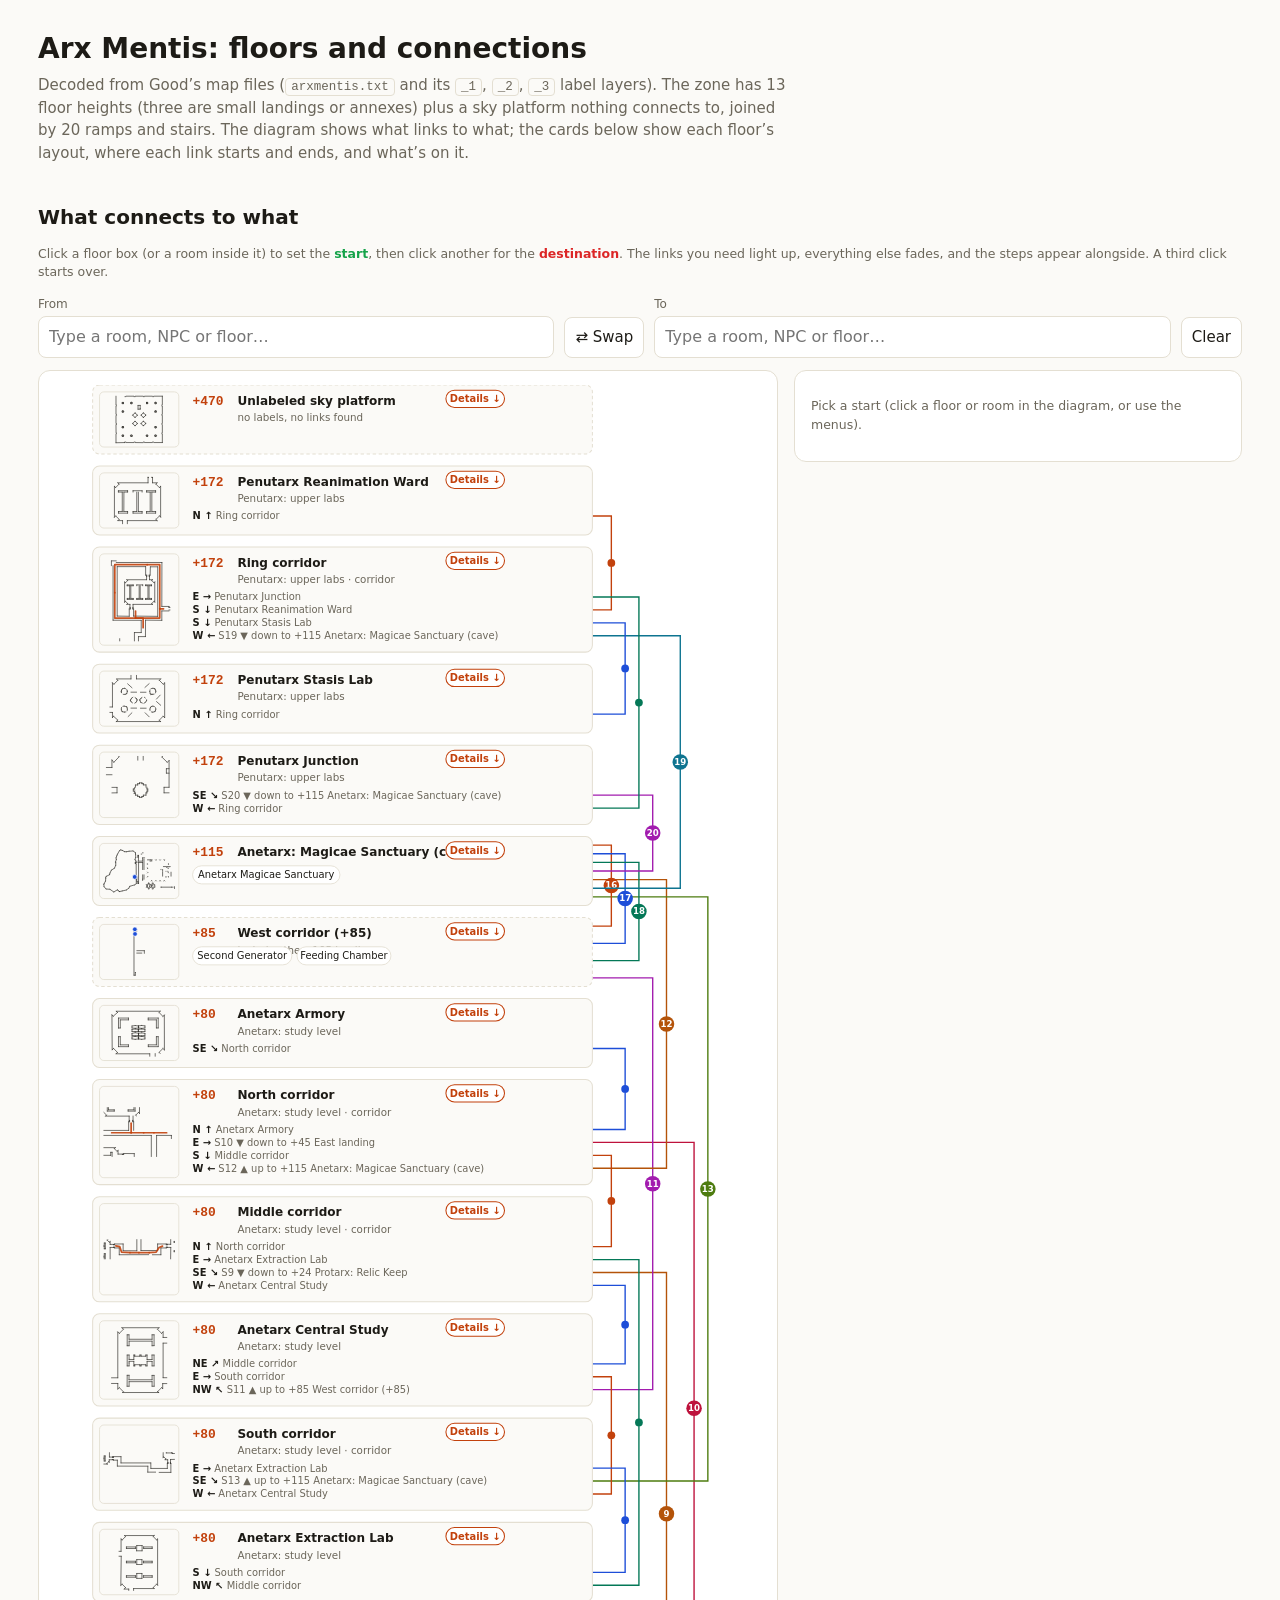
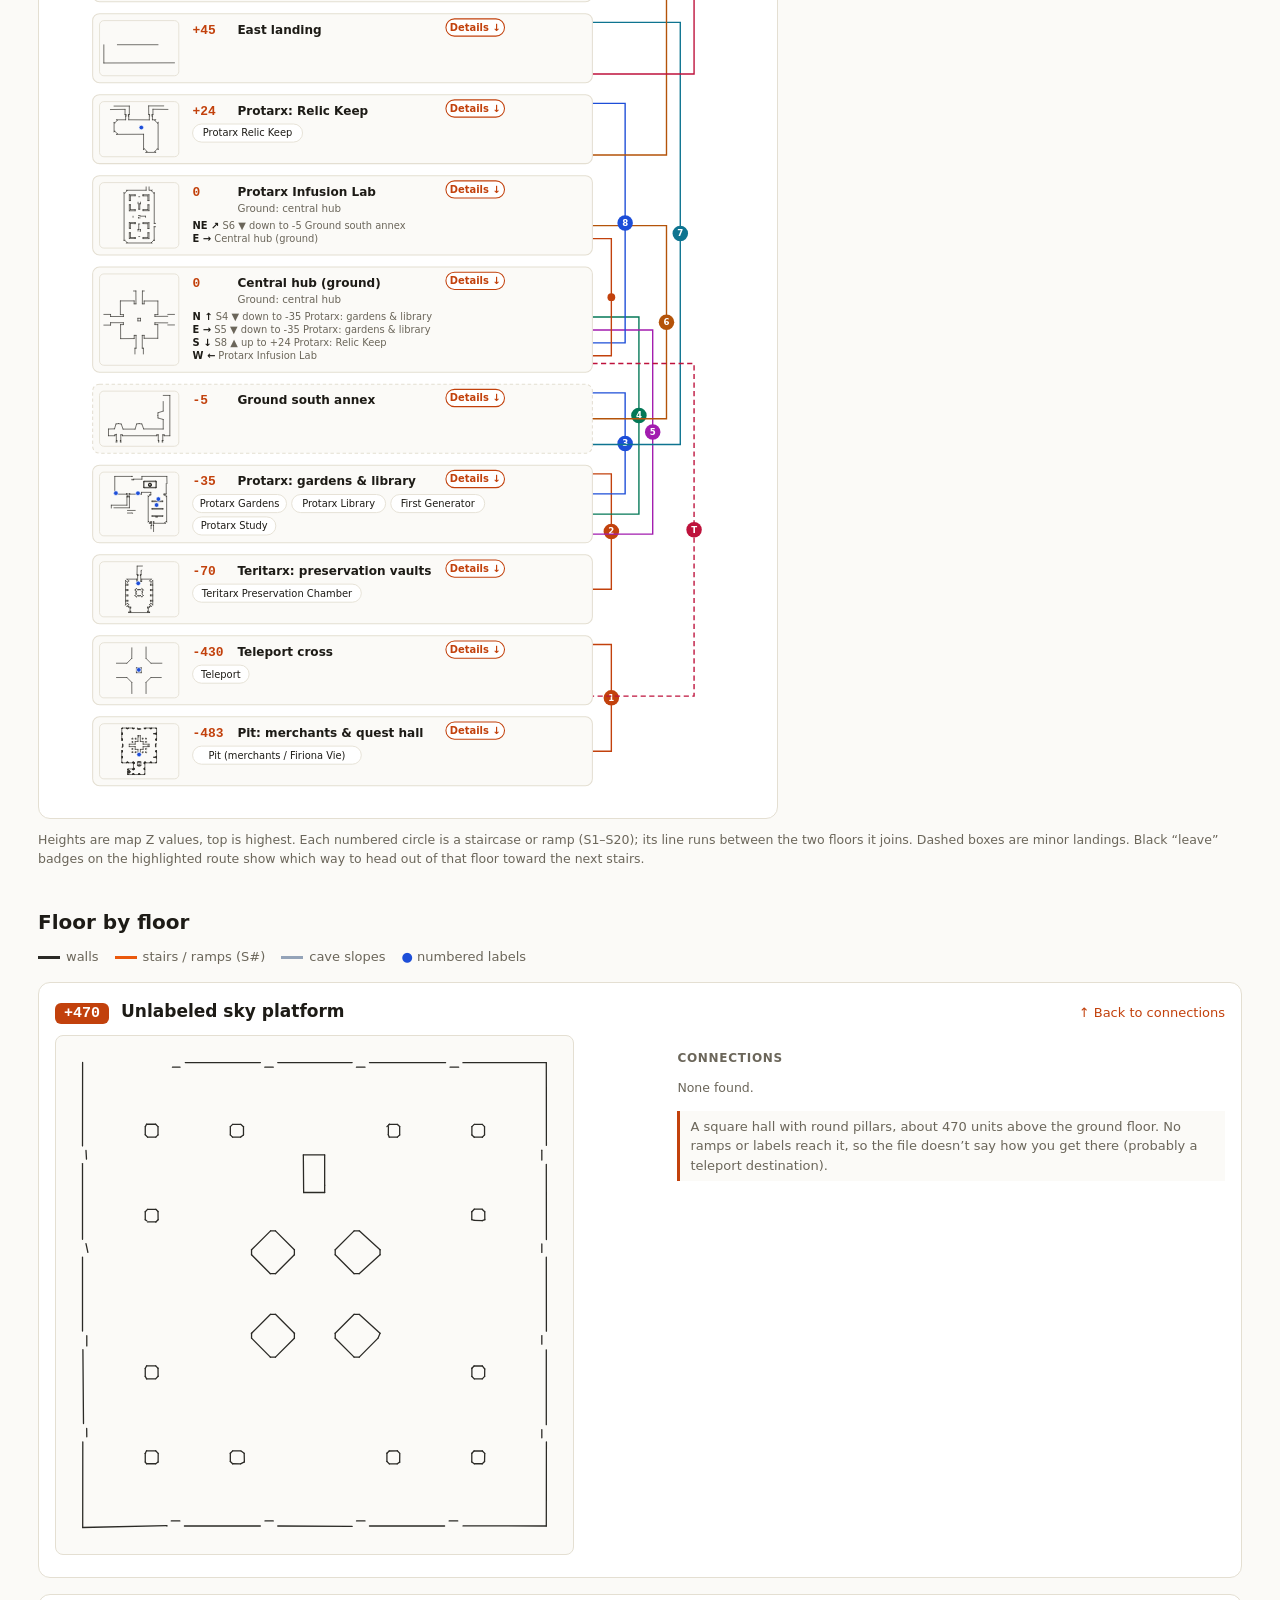
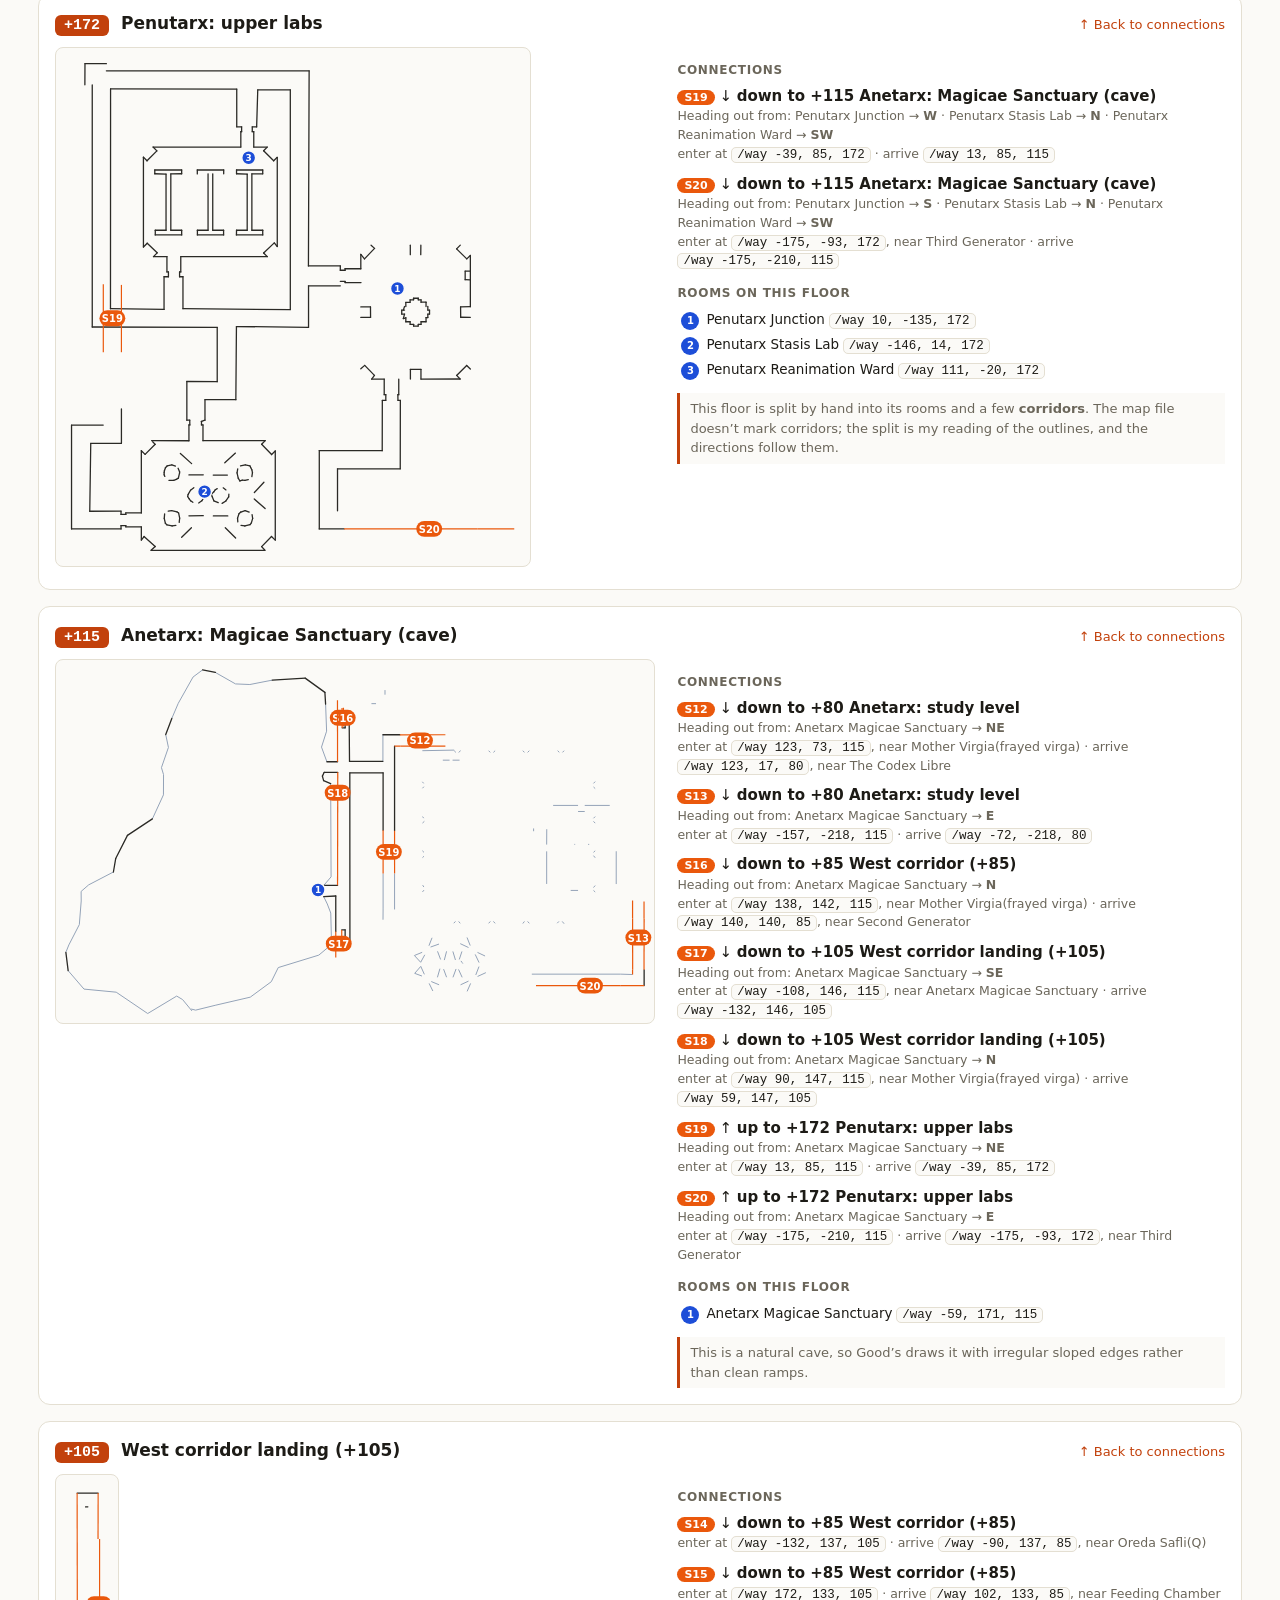
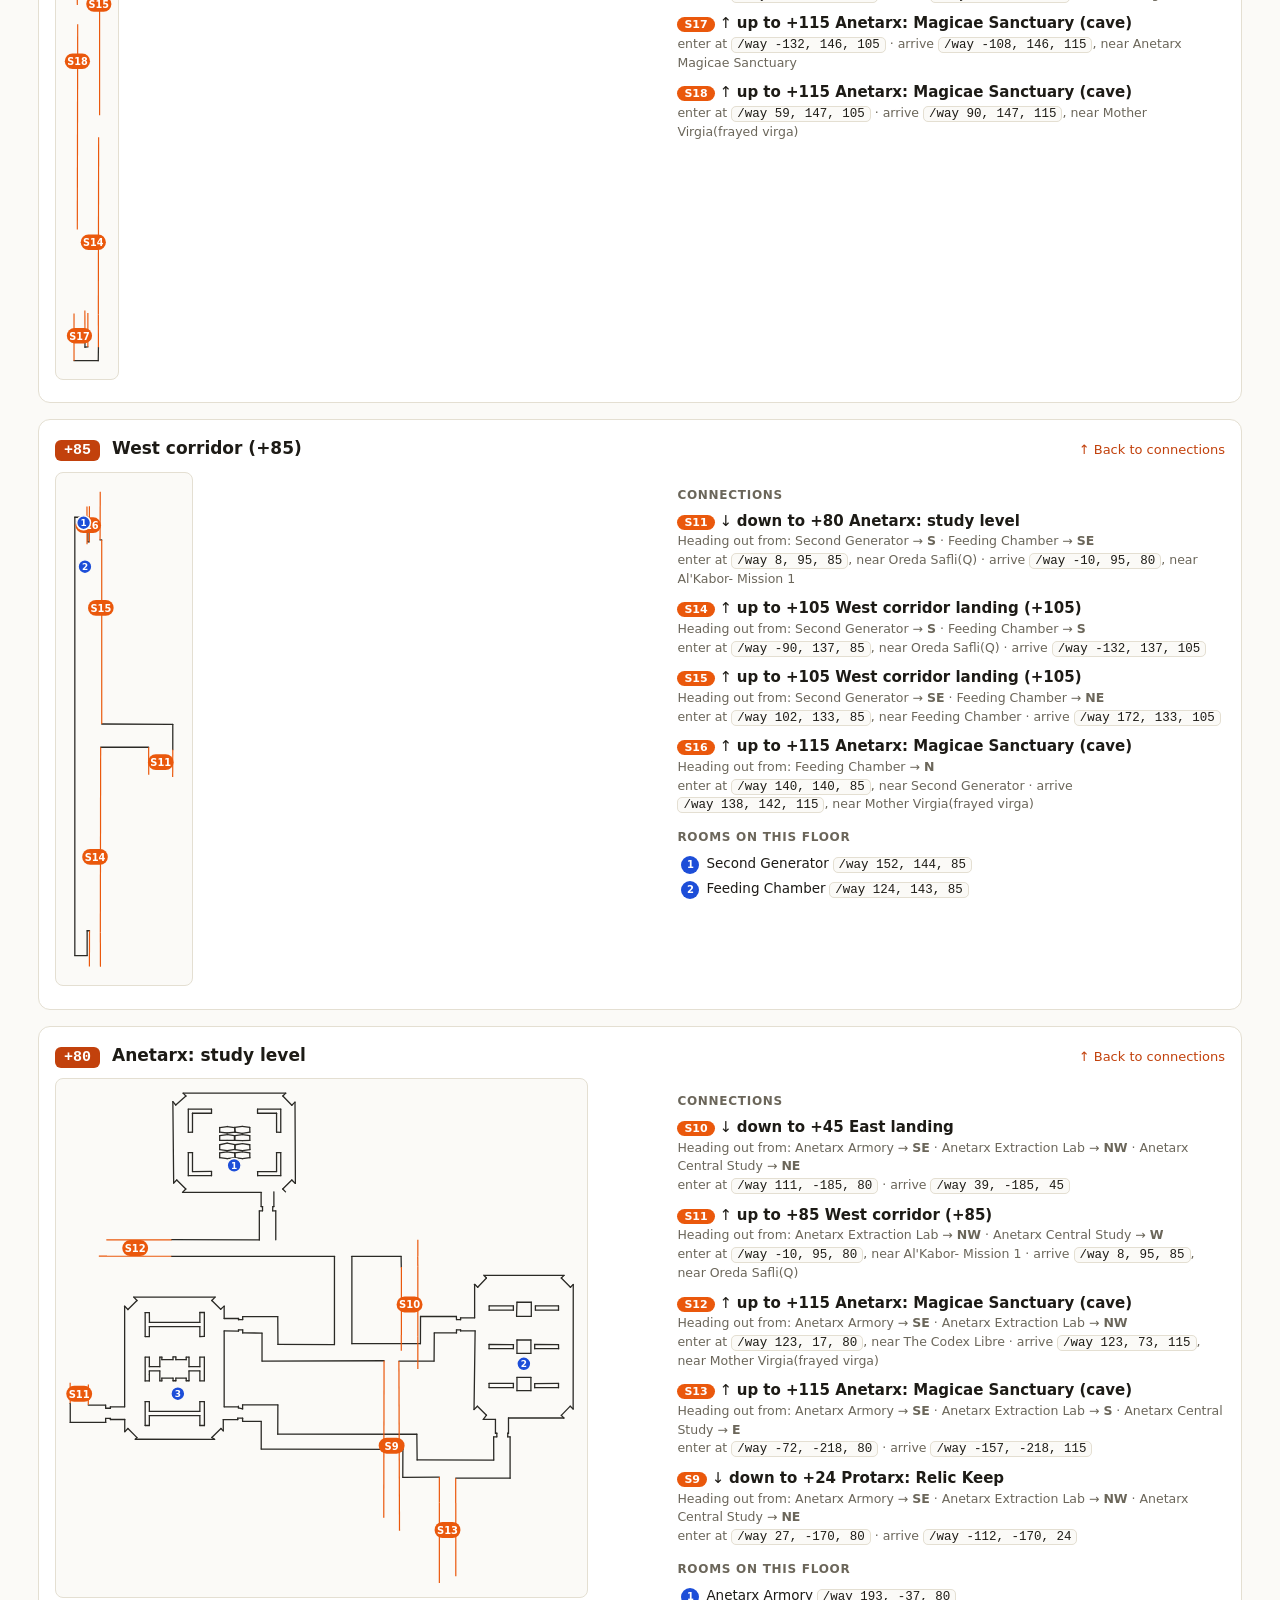
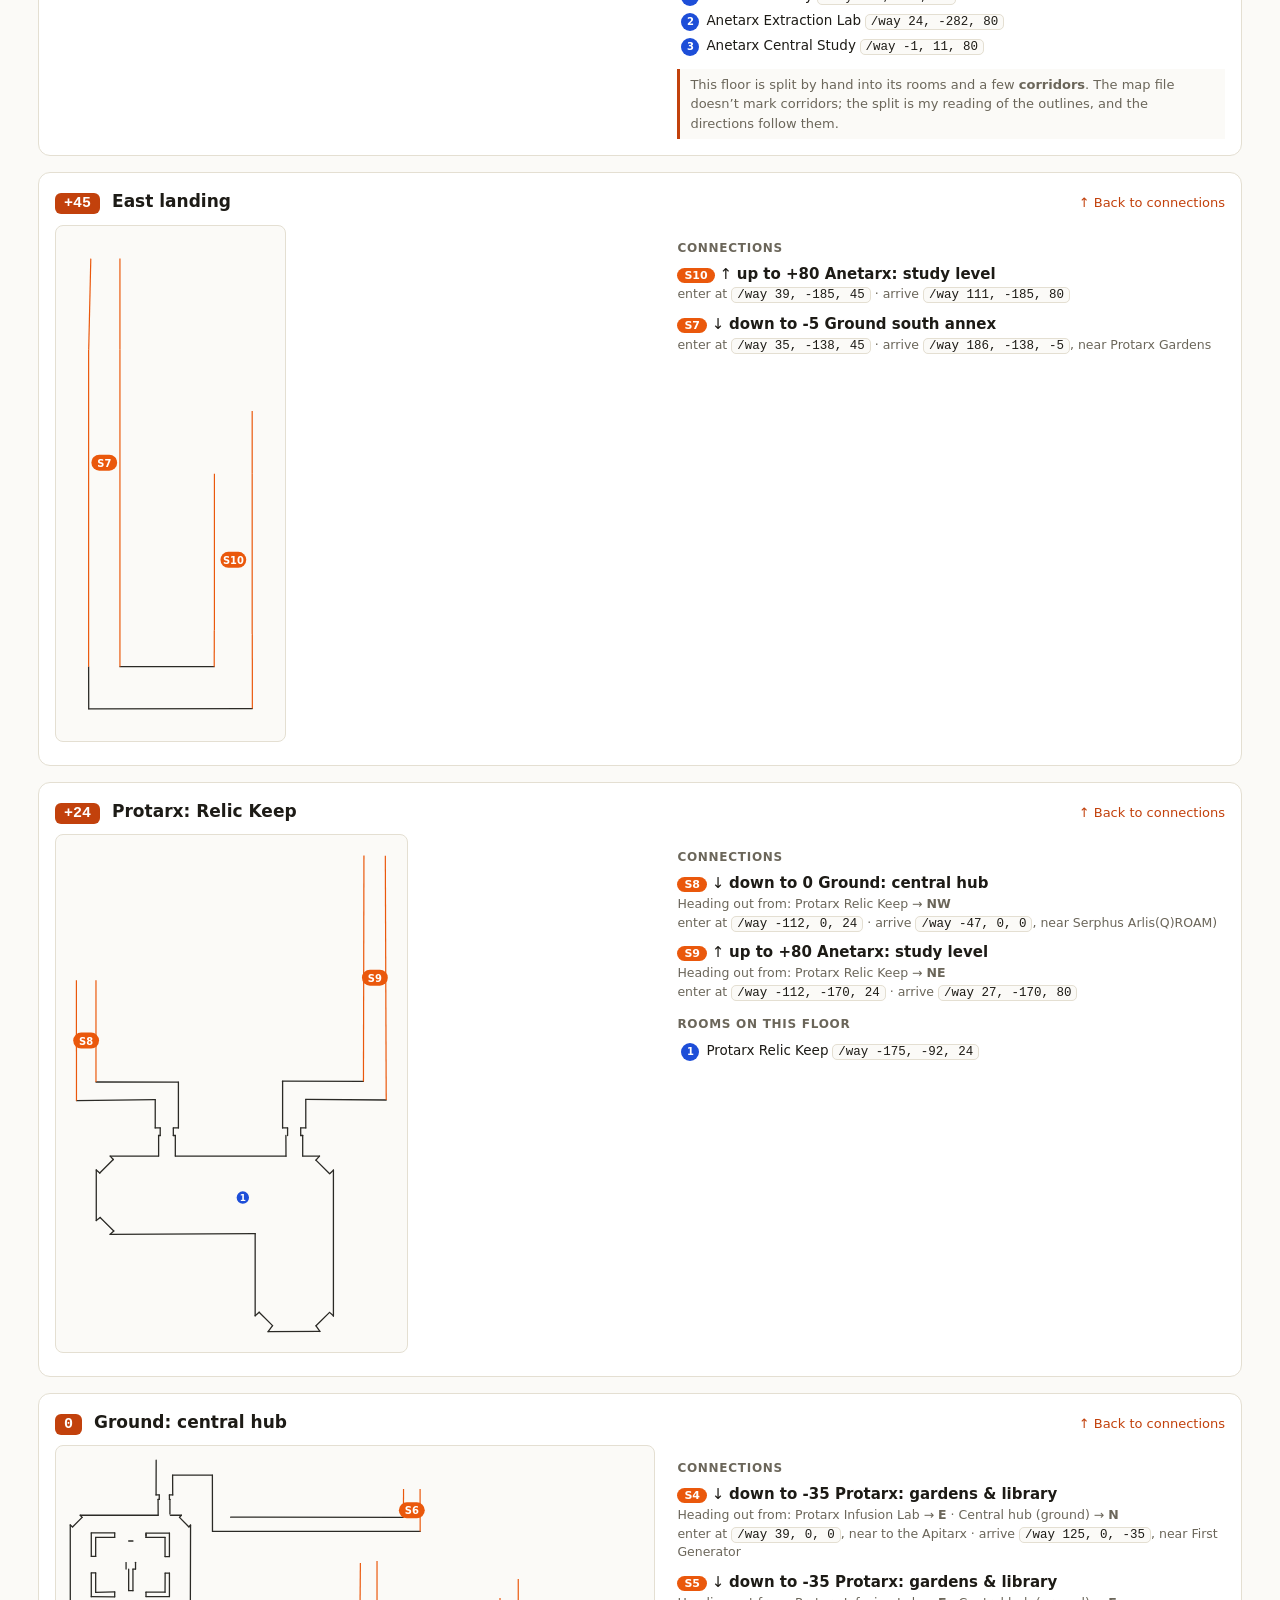
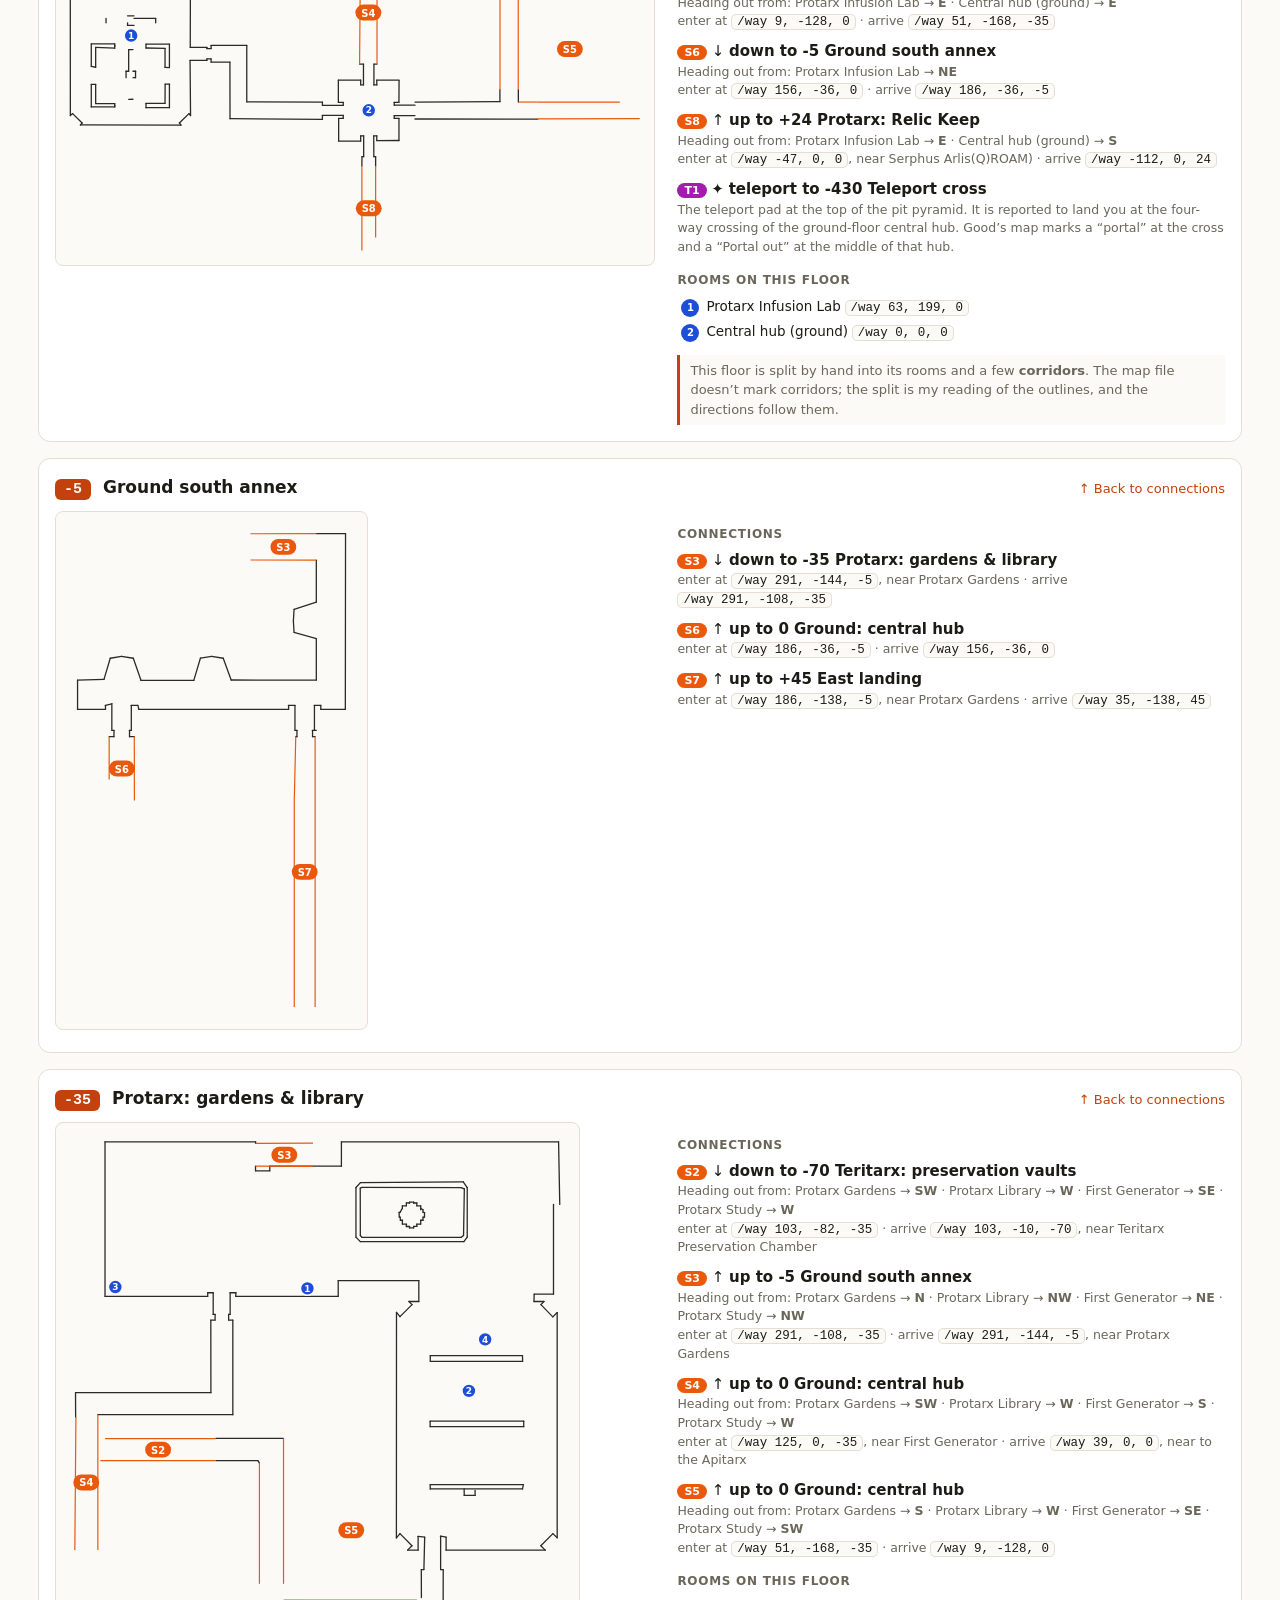
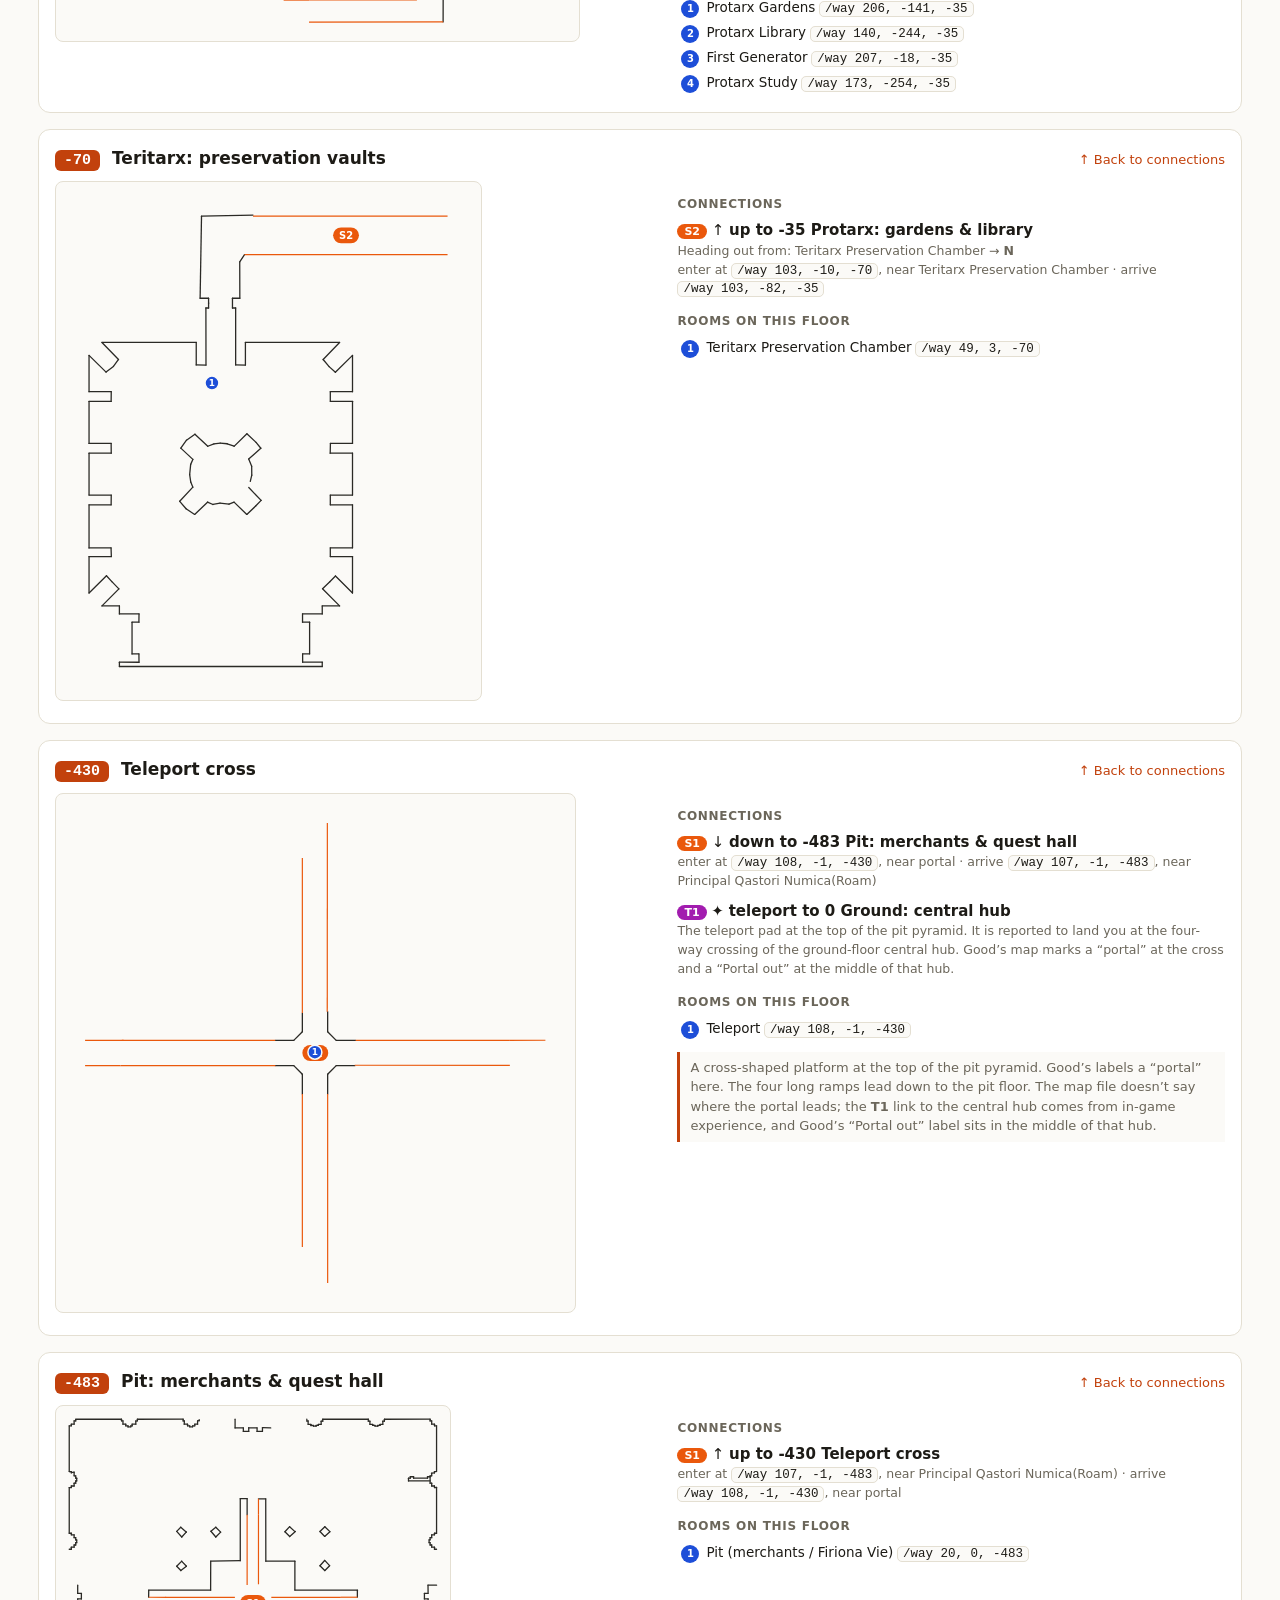
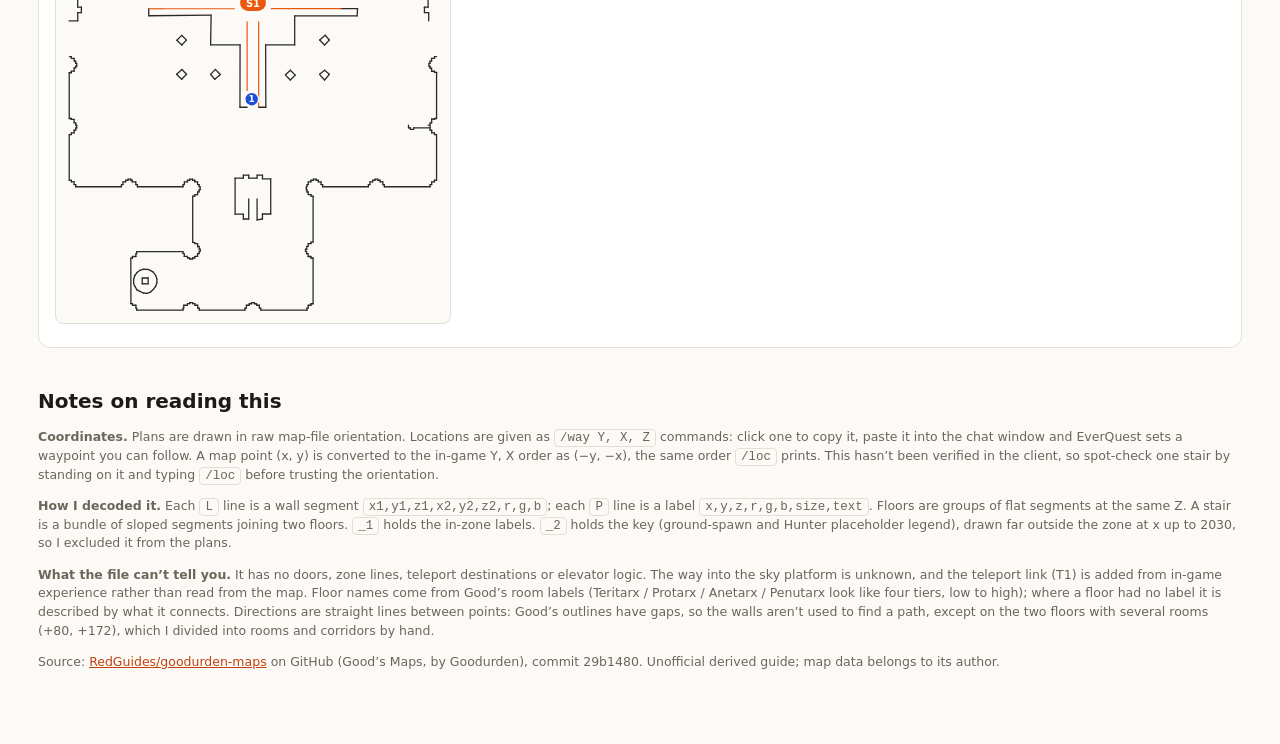
==== commit aa50464e: "Fold the +105 landing into +85; highlight a room on its floor plan from the room list FOLD_LEVELS (z" ====
--- a/site/arxmentis/index.html
+++ b/site/arxmentis/index.html
@@ -46,7 +46,7 @@
 .z{font:700 15px ui-monospace,Menlo,monospace;background:var(--acc);color:#fff;padding:2px 9px;border-radius:6px}
 .cols{display:grid;grid-template-columns:minmax(0,1.1fr) minmax(0,1fr);gap:20px}@media(max-width:820px){.cols{grid-template-columns:1fr}}
 .plan{width:100%;height:auto;background:var(--bg);border:1px solid var(--line);border-radius:8px}.wall{stroke:var(--wall);stroke-width:1.3;stroke-linecap:round}.ter{stroke:var(--ter);stroke-width:1}.stair{stroke:var(--stair);stroke-width:1.2}
-.pillg rect{fill:var(--stair)}.pillg text{font:700 10px system-ui;fill:#fff}.poig circle{fill:var(--poi);stroke:var(--bg);stroke-width:1.5}.poig text{font:700 9px system-ui;fill:#fff}
+.pillg rect{fill:var(--stair)}.pillg text{font:700 10px system-ui;fill:#fff}.poig .rhl{fill:var(--acc);fill-opacity:0;stroke:none;pointer-events:none}.poig.hl .rhl,.poig.sel .rhl{fill-opacity:.22;stroke:var(--acc);stroke-width:1.5}.poig.hl circle:not(.rhl),.poig.sel circle:not(.rhl){fill:var(--acc)}.poig{cursor:pointer}li.pi{cursor:pointer;border-radius:6px;padding:1px 4px;margin-left:-4px}li.pi.hl,li.pi.sel{background:rgba(251,146,60,.18)}li.pi.sel{outline:1px solid var(--acc)}.poig.sel text{font-weight:900}.poig circle{fill:var(--poi);stroke:var(--bg);stroke-width:1.5}.poig text{font:700 9px system-ui;fill:#fff}
 ul.conn,ol.poi{margin:0;padding:0;list-style:none}ul.conn li{margin:0 0 9px}.chip{display:inline-block;background:var(--stair);color:#fff;font:700 11px system-ui;padding:1px 7px;border-radius:9px}
 ol.poi li{margin:2px 0;font-size:13.5px}.num{display:inline-block;width:18px;height:18px;border-radius:9px;background:var(--poi);color:#fff;font:700 10px/18px system-ui;text-align:center;margin-right:7px}.loc{color:var(--mut);font-size:11.5px}
 .note{font-size:13px;color:var(--mut);background:var(--bg);border-left:3px solid var(--acc);padding:6px 10px;margin:12px 0 0}code{font:12.5px ui-monospace,Menlo,monospace;background:var(--bg);padding:1px 5px;border-radius:4px;border:1px solid var(--line)}
@@ -57,38 +57,36 @@
 <h2 id="connections">What connects to what</h2>
 <p class="sub">Click a floor box (or a room inside it) to set the <b style="color:#16a34a">start</b>, then click another for the <b style="color:#dc2626">destination</b>. The links you need light up, everything else fades, and the steps appear alongside. A third click starts over.</p>
 <div class="ctl"><label>From<select id="selA"></select></label><button id="swap" title="Swap start and destination">⇄ Swap</button><label>To<select id="selB"></select></label><button id="clr">Clear</button></div>
-<div class="dgrid"><div class="diagwrap"><svg viewBox="0 0 840 2430" class="diag" role="img" aria-label="Floor connection diagram">
-<g class="edge" id="e-S1"><title>S1: -483 Pit: merchants &amp; quest hall to -430 Teleport cross</title><path d="M626 2252.0 H648 V2376.0 H626" fill="none" stroke="#c2410c" stroke-width="1.6"/><circle cx="648" cy="2314.0" r="9" fill="#c2410c"/><text x="648" y="2317.2" class="pill" text-anchor="middle">1</text></g>
-<g class="edge" id="e-S2"><title>S2: -70 Teritarx: preservation vaults to -35 Protarx: gardens &amp; library</title><path d="M626 2054.0 H648 V2188.0 H626" fill="none" stroke="#c2410c" stroke-width="1.6"/><circle cx="648" cy="2121.0" r="9" fill="#c2410c"/><text x="648" y="2124.2" class="pill" text-anchor="middle">2</text></g>
-<g class="edge" id="e-S3"><title>S3: -35 Protarx: gardens &amp; library to -5 Ground south annex</title><path d="M626 1960.0 H664 V2077.3 H626" fill="none" stroke="#1d4ed8" stroke-width="1.6"/><circle cx="664" cy="2018.7" r="9" fill="#1d4ed8"/><text x="664" y="2021.9" class="pill" text-anchor="middle">3</text></g>
-<g class="edge" id="e-S4"><title>S4: -35 Protarx: gardens &amp; library to 0 Ground: central hub</title><path d="M626 1872.0 H680 V2100.7 H626" fill="none" stroke="#047857" stroke-width="1.6"/><circle cx="680" cy="1986.3" r="9" fill="#047857"/><text x="680" y="1989.5" class="pill" text-anchor="middle">4</text></g>
-<g class="edge" id="e-S5"><title>S5: -35 Protarx: gardens &amp; library to 0 Ground: central hub</title><path d="M626 1887.0 H696 V2124.0 H626" fill="none" stroke="#a21caf" stroke-width="1.6"/><circle cx="696" cy="2005.5" r="9" fill="#a21caf"/><text x="696" y="2008.7" class="pill" text-anchor="middle">5</text></g>
-<g class="edge" id="e-S6"><title>S6: -5 Ground south annex to 0 Ground: central hub</title><path d="M626 1766.0 H712 V1990.0 H626" fill="none" stroke="#b45309" stroke-width="1.6"/><circle cx="712" cy="1878.0" r="9" fill="#b45309"/><text x="712" y="1881.2" class="pill" text-anchor="middle">6</text></g>
-<g class="edge" id="e-S7"><title>S7: -5 Ground south annex to +45 East landing</title><path d="M626 1530.0 H728 V2020.0 H626" fill="none" stroke="#0e7490" stroke-width="1.6"/><circle cx="728" cy="1775.0" r="9" fill="#0e7490"/><text x="728" y="1778.2" class="pill" text-anchor="middle">7</text></g>
-<g class="edge" id="e-S8"><title>S8: 0 Ground: central hub to +24 Protarx: Relic Keep</title><path d="M626 1624.0 H664 V1902.0 H626" fill="none" stroke="#1d4ed8" stroke-width="1.6"/><circle cx="664" cy="1763.0" r="9" fill="#1d4ed8"/><text x="664" y="1766.2" class="pill" text-anchor="middle">8</text></g>
-<g class="edge" id="e-S9"><title>S9: +24 Protarx: Relic Keep to +80 Anetarx: study level</title><path d="M626 1124.0 H712 V1684.0 H626" fill="none" stroke="#b45309" stroke-width="1.6"/><circle cx="712" cy="1404.0" r="9" fill="#b45309"/><text x="712" y="1407.2" class="pill" text-anchor="middle">9</text></g>
-<g class="edge" id="e-S10"><title>S10: +45 East landing to +80 Anetarx: study level</title><path d="M626 973.0 H760 V1590.0 H626" fill="none" stroke="#4d7c0f" stroke-width="1.6"/><circle cx="760" cy="1281.5" r="9" fill="#4d7c0f"/><text x="760" y="1284.7" class="pill" text-anchor="middle">10</text></g>
-<g class="edge" id="e-S11"><title>S11: +80 Anetarx: study level to +85 West corridor (+85)</title><path d="M626 762.0 H696 V1260.0 H626" fill="none" stroke="#a21caf" stroke-width="1.6"/><circle cx="696" cy="1011.0" r="9" fill="#a21caf"/><text x="696" y="1014.2" class="pill" text-anchor="middle">11</text></g>
-<g class="edge" id="e-S12"><title>S12: +80 Anetarx: study level to +115 Anetarx: Magicae Sanctuary (cave)</title><path d="M626 584.0 H744 V1003.0 H626" fill="none" stroke="#be123c" stroke-width="1.6"/><circle cx="744" cy="793.5" r="9" fill="#be123c"/><text x="744" y="796.7" class="pill" text-anchor="middle">12</text></g>
-<g class="edge" id="e-S13"><title>S13: +80 Anetarx: study level to +115 Anetarx: Magicae Sanctuary (cave)</title><path d="M626 594.0 H776 V1366.0 H626" fill="none" stroke="#c2410c" stroke-width="1.6"/><circle cx="776" cy="980.0" r="9" fill="#c2410c"/><text x="776" y="983.2" class="pill" text-anchor="middle">13</text></g>
-<g class="edge" id="e-S14"><title>S14: +85 West corridor (+85) to +105 West corridor landing (+105)</title><path d="M626 628.0 H648 V722.0 H626" fill="none" stroke="#c2410c" stroke-width="1.6"/><circle cx="648" cy="675.0" r="9" fill="#c2410c"/><text x="648" y="678.2" class="pill" text-anchor="middle">14</text></g>
-<g class="edge" id="e-S15"><title>S15: +85 West corridor (+85) to +105 West corridor landing (+105)</title><path d="M626 648.0 H664 V742.0 H626" fill="none" stroke="#1d4ed8" stroke-width="1.6"/><circle cx="664" cy="695.0" r="9" fill="#1d4ed8"/><text x="664" y="698.2" class="pill" text-anchor="middle">15</text></g>
-<g class="edge" id="e-S16"><title>S16: +85 West corridor (+85) to +115 Anetarx: Magicae Sanctuary (cave)</title><path d="M626 564.0 H712 V782.0 H626" fill="none" stroke="#b45309" stroke-width="1.6"/><circle cx="712" cy="673.0" r="9" fill="#b45309"/><text x="712" y="676.2" class="pill" text-anchor="middle">16</text></g>
-<g class="edge" id="e-S17"><title>S17: +105 West corridor landing (+105) to +115 Anetarx: Magicae Sanctuary (cave)</title><path d="M626 544.0 H680 V668.0 H626" fill="none" stroke="#047857" stroke-width="1.6"/><circle cx="680" cy="606.0" r="9" fill="#047857"/><text x="680" y="609.2" class="pill" text-anchor="middle">17</text></g>
-<g class="edge" id="e-S18"><title>S18: +105 West corridor landing (+105) to +115 Anetarx: Magicae Sanctuary (cave)</title><path d="M626 554.0 H696 V688.0 H626" fill="none" stroke="#a21caf" stroke-width="1.6"/><circle cx="696" cy="621.0" r="9" fill="#a21caf"/><text x="696" y="624.2" class="pill" text-anchor="middle">18</text></g>
-<g class="edge" id="e-S19"><title>S19: +115 Anetarx: Magicae Sanctuary (cave) to +172 Penutarx: upper labs</title><path d="M626 291.0 H728 V574.0 H626" fill="none" stroke="#0e7490" stroke-width="1.6"/><circle cx="728" cy="432.5" r="9" fill="#0e7490"/><text x="728" y="435.7" class="pill" text-anchor="middle">19</text></g>
-<g class="edge" id="e-S20"><title>S20: +115 Anetarx: Magicae Sanctuary (cave) to +172 Penutarx: upper labs</title><path d="M626 476.0 H648 V534.0 H626" fill="none" stroke="#c2410c" stroke-width="1.6"/><circle cx="648" cy="505.0" r="9" fill="#c2410c"/><text x="648" y="508.2" class="pill" text-anchor="middle">20</text></g>
-<g class="edge" id="e-T1"><title>T1: teleport between -430 Teleport cross and 0 Ground: central hub</title><path d="M626 1926.0 H744 V2312.0 H626" fill="none" stroke="#be123c" stroke-width="1.6" stroke-dasharray="6 4"/><circle cx="744" cy="2119.0" r="9" fill="#be123c"/><text x="744" y="2122.2" class="pill" text-anchor="middle">T</text></g>
-<g class="edge" id="e-l-0r1-0r17"><title>Protarx Infusion Lab ↔ Central hub (ground)</title><path d="M626 1781.0 H648 V1917.0 H626" fill="none" stroke="#c2410c" stroke-width="1.6"/><circle cx="648" cy="1849.0" r="4.5" fill="#c2410c"/></g>
+<div class="dgrid"><div class="diagwrap"><svg viewBox="0 0 824 2336" class="diag" role="img" aria-label="Floor connection diagram">
+<g class="edge" id="e-S1"><title>S1: -483 Pit: merchants &amp; quest hall to -430 Teleport cross</title><path d="M626 2158.0 H648 V2282.0 H626" fill="none" stroke="#c2410c" stroke-width="1.6"/><circle cx="648" cy="2220.0" r="9" fill="#c2410c"/><text x="648" y="2223.2" class="pill" text-anchor="middle">1</text></g>
+<g class="edge" id="e-S2"><title>S2: -70 Teritarx: preservation vaults to -35 Protarx: gardens &amp; library</title><path d="M626 1960.0 H648 V2094.0 H626" fill="none" stroke="#c2410c" stroke-width="1.6"/><circle cx="648" cy="2027.0" r="9" fill="#c2410c"/><text x="648" y="2030.2" class="pill" text-anchor="middle">2</text></g>
+<g class="edge" id="e-S3"><title>S3: -35 Protarx: gardens &amp; library to -5 Ground south annex</title><path d="M626 1866.0 H664 V1983.3 H626" fill="none" stroke="#1d4ed8" stroke-width="1.6"/><circle cx="664" cy="1924.7" r="9" fill="#1d4ed8"/><text x="664" y="1927.9" class="pill" text-anchor="middle">3</text></g>
+<g class="edge" id="e-S4"><title>S4: -35 Protarx: gardens &amp; library to 0 Ground: central hub</title><path d="M626 1778.0 H680 V2006.7 H626" fill="none" stroke="#047857" stroke-width="1.6"/><circle cx="680" cy="1892.3" r="9" fill="#047857"/><text x="680" y="1895.5" class="pill" text-anchor="middle">4</text></g>
+<g class="edge" id="e-S5"><title>S5: -35 Protarx: gardens &amp; library to 0 Ground: central hub</title><path d="M626 1793.0 H696 V2030.0 H626" fill="none" stroke="#a21caf" stroke-width="1.6"/><circle cx="696" cy="1911.5" r="9" fill="#a21caf"/><text x="696" y="1914.7" class="pill" text-anchor="middle">5</text></g>
+<g class="edge" id="e-S6"><title>S6: -5 Ground south annex to 0 Ground: central hub</title><path d="M626 1672.0 H712 V1896.0 H626" fill="none" stroke="#b45309" stroke-width="1.6"/><circle cx="712" cy="1784.0" r="9" fill="#b45309"/><text x="712" y="1787.2" class="pill" text-anchor="middle">6</text></g>
+<g class="edge" id="e-S7"><title>S7: -5 Ground south annex to +45 East landing</title><path d="M626 1436.0 H728 V1926.0 H626" fill="none" stroke="#0e7490" stroke-width="1.6"/><circle cx="728" cy="1681.0" r="9" fill="#0e7490"/><text x="728" y="1684.2" class="pill" text-anchor="middle">7</text></g>
+<g class="edge" id="e-S8"><title>S8: 0 Ground: central hub to +24 Protarx: Relic Keep</title><path d="M626 1530.0 H664 V1808.0 H626" fill="none" stroke="#1d4ed8" stroke-width="1.6"/><circle cx="664" cy="1669.0" r="9" fill="#1d4ed8"/><text x="664" y="1672.2" class="pill" text-anchor="middle">8</text></g>
+<g class="edge" id="e-S9"><title>S9: +24 Protarx: Relic Keep to +80 Anetarx: study level</title><path d="M626 1030.0 H712 V1590.0 H626" fill="none" stroke="#b45309" stroke-width="1.6"/><circle cx="712" cy="1310.0" r="9" fill="#b45309"/><text x="712" y="1313.2" class="pill" text-anchor="middle">9</text></g>
+<g class="edge" id="e-S10"><title>S10: +45 East landing to +80 Anetarx: study level</title><path d="M626 879.0 H744 V1496.0 H626" fill="none" stroke="#be123c" stroke-width="1.6"/><circle cx="744" cy="1187.5" r="9" fill="#be123c"/><text x="744" y="1190.7" class="pill" text-anchor="middle">10</text></g>
+<g class="edge" id="e-S11"><title>S11: +80 Anetarx: study level to +85 West corridor (+85)</title><path d="M626 688.0 H696 V1166.0 H626" fill="none" stroke="#a21caf" stroke-width="1.6"/><circle cx="696" cy="927.0" r="9" fill="#a21caf"/><text x="696" y="930.2" class="pill" text-anchor="middle">11</text></g>
+<g class="edge" id="e-S12"><title>S12: +80 Anetarx: study level to +115 Anetarx: Magicae Sanctuary (cave)</title><path d="M626 574.0 H712 V909.0 H626" fill="none" stroke="#b45309" stroke-width="1.6"/><circle cx="712" cy="741.5" r="9" fill="#b45309"/><text x="712" y="744.7" class="pill" text-anchor="middle">12</text></g>
+<g class="edge" id="e-S13"><title>S13: +80 Anetarx: study level to +115 Anetarx: Magicae Sanctuary (cave)</title><path d="M626 594.0 H760 V1272.0 H626" fill="none" stroke="#4d7c0f" stroke-width="1.6"/><circle cx="760" cy="933.0" r="9" fill="#4d7c0f"/><text x="760" y="936.2" class="pill" text-anchor="middle">13</text></g>
+<g class="edge" id="e-S16"><title>S16: +85 West corridor (+85) to +115 Anetarx: Magicae Sanctuary (cave)</title><path d="M626 534.0 H648 V628.0 H626" fill="none" stroke="#c2410c" stroke-width="1.6"/><circle cx="648" cy="581.0" r="9" fill="#c2410c"/><text x="648" y="584.2" class="pill" text-anchor="middle">16</text></g>
+<g class="edge" id="e-S17"><title>S17: +105 West corridor landing (+105) to +115 Anetarx: Magicae Sanctuary (cave)</title><path d="M626 544.0 H664 V648.0 H626" fill="none" stroke="#1d4ed8" stroke-width="1.6"/><circle cx="664" cy="596.0" r="9" fill="#1d4ed8"/><text x="664" y="599.2" class="pill" text-anchor="middle">17</text></g>
+<g class="edge" id="e-S18"><title>S18: +105 West corridor landing (+105) to +115 Anetarx: Magicae Sanctuary (cave)</title><path d="M626 554.0 H680 V668.0 H626" fill="none" stroke="#047857" stroke-width="1.6"/><circle cx="680" cy="611.0" r="9" fill="#047857"/><text x="680" y="614.2" class="pill" text-anchor="middle">18</text></g>
+<g class="edge" id="e-S19"><title>S19: +115 Anetarx: Magicae Sanctuary (cave) to +172 Penutarx: upper labs</title><path d="M626 291.0 H728 V584.0 H626" fill="none" stroke="#0e7490" stroke-width="1.6"/><circle cx="728" cy="437.5" r="9" fill="#0e7490"/><text x="728" y="440.7" class="pill" text-anchor="middle">19</text></g>
+<g class="edge" id="e-S20"><title>S20: +115 Anetarx: Magicae Sanctuary (cave) to +172 Penutarx: upper labs</title><path d="M626 476.0 H696 V564.0 H626" fill="none" stroke="#a21caf" stroke-width="1.6"/><circle cx="696" cy="520.0" r="9" fill="#a21caf"/><text x="696" y="523.2" class="pill" text-anchor="middle">20</text></g>
+<g class="edge" id="e-T1"><title>T1: teleport between -430 Teleport cross and 0 Ground: central hub</title><path d="M626 1832.0 H744 V2218.0 H626" fill="none" stroke="#be123c" stroke-width="1.6" stroke-dasharray="6 4"/><circle cx="744" cy="2025.0" r="9" fill="#be123c"/><text x="744" y="2028.2" class="pill" text-anchor="middle">T</text></g>
+<g class="edge" id="e-l-0r1-0r17"><title>Protarx Infusion Lab ↔ Central hub (ground)</title><path d="M626 1687.0 H648 V1823.0 H626" fill="none" stroke="#c2410c" stroke-width="1.6"/><circle cx="648" cy="1755.0" r="4.5" fill="#c2410c"/></g>
 <g class="edge" id="e-l-172c0-172r4"><title>Penutarx Reanimation Ward ↔ Ring corridor</title><path d="M626 152.0 H648 V261.0 H626" fill="none" stroke="#c2410c" stroke-width="1.6"/><circle cx="648" cy="206.5" r="4.5" fill="#c2410c"/></g>
 <g class="edge" id="e-l-172c0-172r3"><title>Ring corridor ↔ Penutarx Stasis Lab</title><path d="M626 276.0 H664 V382.0 H626" fill="none" stroke="#1d4ed8" stroke-width="1.6"/><circle cx="664" cy="329.0" r="4.5" fill="#1d4ed8"/></g>
 <g class="edge" id="e-l-172c0-172r0"><title>Ring corridor ↔ Penutarx Junction</title><path d="M626 246.0 H680 V491.0 H626" fill="none" stroke="#047857" stroke-width="1.6"/><circle cx="680" cy="368.5" r="4.5" fill="#047857"/></g>
-<g class="edge" id="e-l-80c1-80c2"><title>North corridor ↔ Middle corridor</title><path d="M626 988.0 H648 V1094.0 H626" fill="none" stroke="#c2410c" stroke-width="1.6"/><circle cx="648" cy="1041.0" r="4.5" fill="#c2410c"/></g>
-<g class="edge" id="e-l-80c1-80r2"><title>Anetarx Armory ↔ North corridor</title><path d="M626 864.0 H664 V958.0 H626" fill="none" stroke="#1d4ed8" stroke-width="1.6"/><circle cx="664" cy="911.0" r="4.5" fill="#1d4ed8"/></g>
-<g class="edge" id="e-l-80c2-80r6"><title>Middle corridor ↔ Anetarx Central Study</title><path d="M626 1139.0 H664 V1230.0 H626" fill="none" stroke="#1d4ed8" stroke-width="1.6"/><circle cx="664" cy="1184.5" r="4.5" fill="#1d4ed8"/></g>
-<g class="edge" id="e-l-80c2-80r5"><title>Middle corridor ↔ Anetarx Extraction Lab</title><path d="M626 1109.0 H680 V1487.0 H626" fill="none" stroke="#047857" stroke-width="1.6"/><circle cx="680" cy="1298.0" r="4.5" fill="#047857"/></g>
-<g class="edge" id="e-l-80c3-80r6"><title>Anetarx Central Study ↔ South corridor</title><path d="M626 1245.0 H648 V1381.0 H626" fill="none" stroke="#c2410c" stroke-width="1.6"/><circle cx="648" cy="1313.0" r="4.5" fill="#c2410c"/></g>
-<g class="edge" id="e-l-80c3-80r5"><title>South corridor ↔ Anetarx Extraction Lab</title><path d="M626 1351.0 H664 V1472.0 H626" fill="none" stroke="#1d4ed8" stroke-width="1.6"/><circle cx="664" cy="1411.5" r="4.5" fill="#1d4ed8"/></g>
+<g class="edge" id="e-l-80c1-80c2"><title>North corridor ↔ Middle corridor</title><path d="M626 894.0 H648 V1000.0 H626" fill="none" stroke="#c2410c" stroke-width="1.6"/><circle cx="648" cy="947.0" r="4.5" fill="#c2410c"/></g>
+<g class="edge" id="e-l-80c1-80r2"><title>Anetarx Armory ↔ North corridor</title><path d="M626 770.0 H664 V864.0 H626" fill="none" stroke="#1d4ed8" stroke-width="1.6"/><circle cx="664" cy="817.0" r="4.5" fill="#1d4ed8"/></g>
+<g class="edge" id="e-l-80c2-80r6"><title>Middle corridor ↔ Anetarx Central Study</title><path d="M626 1045.0 H664 V1136.0 H626" fill="none" stroke="#1d4ed8" stroke-width="1.6"/><circle cx="664" cy="1090.5" r="4.5" fill="#1d4ed8"/></g>
+<g class="edge" id="e-l-80c2-80r5"><title>Middle corridor ↔ Anetarx Extraction Lab</title><path d="M626 1015.0 H680 V1393.0 H626" fill="none" stroke="#047857" stroke-width="1.6"/><circle cx="680" cy="1204.0" r="4.5" fill="#047857"/></g>
+<g class="edge" id="e-l-80c3-80r6"><title>Anetarx Central Study ↔ South corridor</title><path d="M626 1151.0 H648 V1287.0 H626" fill="none" stroke="#c2410c" stroke-width="1.6"/><circle cx="648" cy="1219.0" r="4.5" fill="#c2410c"/></g>
+<g class="edge" id="e-l-80c3-80r5"><title>South corridor ↔ Anetarx Extraction Lab</title><path d="M626 1257.0 H664 V1378.0 H626" fill="none" stroke="#1d4ed8" stroke-width="1.6"/><circle cx="664" cy="1317.5" r="4.5" fill="#1d4ed8"/></g>
 <g class="bx" data-lv="470" data-u="470" data-pick="F470"><rect class="box faint" x="46" y="0" width="580" height="80" rx="8"/><text class="zt" x="162" y="23">+470</text><text class="nt" x="214" y="23">Unlabeled sky platform</text><text class="st" x="214" y="42"> no labels, no links found</text><g class="th"><rect class="thb" x="54" y="8" width="92" height="64" rx="5"/><path d="M73.1 67.0L73.1 57.1M73.6 56.5L73.5 55.5M73.2 54.9L73.1 46.3M73.6 44.7L73.6 45.9M73.1 44.2L73.1 35.6M73.1 33.5L73.1 24.7M73.1 22.7L73.1 13.0M85.0 13.0L93.7 13.0M95.7 13.0L104.4 13.0M106.4 13.0L115.2 13.0M117.2 13.0L126.9 13.0M126.9 22.6L126.9 13.0M126.9 24.8L126.9 33.6M126.9 35.6L126.9 44.2M126.9 46.4L126.9 55.1M126.9 57.1L126.9 66.8M117.3 66.8L126.9 66.8M115.1 66.8L106.4 66.8M104.4 66.9L95.7 66.8M93.7 66.8L84.9 66.8M73.1 67.0L82.9 66.8M83.4 66.2L84.4 66.2M82.9 66.8L82.9 66.8M73.7 35.1L73.5 34.0M73.5 24.2L73.5 23.2M83.5 13.5L84.4 13.5M94.2 13.5L95.2 13.5M104.9 13.5L105.9 13.5M115.8 13.5L116.7 13.5M126.4 23.2L126.4 24.3M126.4 34.1L126.4 35.1M126.4 44.7L126.4 45.7M126.4 55.7L126.4 56.6M116.6 66.2L115.6 66.2M105.9 66.2L104.9 66.2M95.2 66.2L94.3 66.2M102.4 44.4L102.4 45.0M102.4 45.0L104.6 47.2M104.6 47.2L105.2 47.2M105.2 47.2L107.4 45.0M107.4 45.0L107.6 44.4M107.6 44.4L105.2 42.2M105.2 42.2L104.6 42.2M104.6 42.2L102.4 44.4M104.6 37.5L102.4 35.3M102.4 35.3L102.4 34.7M102.4 34.7L104.6 32.6M104.6 32.6L105.2 32.6M105.2 32.6L107.6 34.7M107.6 34.7L107.6 35.3M107.6 35.3L105.2 37.5M105.2 37.5L104.6 37.5M95.5 37.5L97.7 35.3M97.7 35.3L97.7 34.7M97.7 34.7L95.5 32.6M95.5 32.6L94.9 32.5M94.9 32.5L92.7 34.7M92.7 34.7L92.7 35.3M92.7 35.3L94.9 37.5M94.9 37.5L95.5 37.5M94.9 47.2L92.7 45.0M92.7 44.4L94.9 42.2M95.5 42.2L97.7 44.4M97.7 45.0L95.5 47.2M95.5 47.2L94.9 47.2M92.7 44.4L92.7 45.0M95.5 42.2L94.9 42.2M97.7 45.0L97.7 44.4M101.2 28.1L98.7 28.1M98.7 28.1L98.7 23.7M98.7 23.7L101.2 23.7M101.2 23.7L101.2 28.1M101.2 27.2L101.2 27.2M91.8 20.4L91.8 21.4M91.8 21.4L91.4 21.7M91.4 21.7L90.5 21.7M90.5 21.7L90.2 21.4M90.2 21.4L90.2 20.4M90.2 20.4L90.5 20.2M90.5 20.2L91.4 20.2M91.4 20.2L91.8 20.4M80.3 20.5L80.3 21.4M80.3 21.4L80.6 21.7M80.6 21.7L81.6 21.7M81.6 21.7L81.8 21.4M81.8 21.4L81.8 20.4M81.8 20.4L81.6 20.2M81.6 20.2L80.5 20.2M80.5 20.2L80.4 20.4M108.4 20.4L108.7 20.2M108.7 20.2L108.7 20.2M108.7 20.2L109.6 20.2M109.6 20.2L109.9 20.4M109.9 20.4L109.9 21.4M109.9 21.4L109.6 21.7M109.6 21.7L108.7 21.7M108.7 21.7L108.6 21.4M108.6 21.4L108.6 20.5M118.3 20.4L118.3 21.4M118.3 21.4L118.6 21.7M118.6 21.7L119.5 21.7M119.5 21.7L119.8 21.4M119.8 21.4L119.8 20.4M119.8 20.4L119.5 20.2M119.5 20.2L118.6 20.2M118.6 20.2L118.3 20.4M119.5 30.0L118.6 30.0M118.6 30.0L118.3 30.3M118.3 30.3L118.3 31.3M118.3 31.3L118.6 31.3M118.6 31.3L119.5 31.4M119.5 31.4L119.8 31.3M119.8 31.3L119.8 30.3M119.8 30.3L119.5 30.1M119.5 48.2L119.8 48.6M119.8 48.6L119.8 49.5M119.8 49.5L119.5 49.7M119.5 49.7L118.6 49.7M118.6 49.7L118.3 49.5M118.3 49.5L118.3 48.5M118.3 48.5L118.5 48.3M118.5 48.3L119.5 48.3M119.5 58.1L119.8 58.4M119.8 58.4L119.8 59.3M119.8 59.3L119.5 59.6M119.5 59.6L118.6 59.6M118.6 59.6L118.3 59.4M118.3 59.4L118.3 58.4M118.3 58.4L118.5 58.1M118.5 58.1L119.5 58.1M109.9 58.4L109.6 58.1M109.6 58.1L108.7 58.1M108.7 58.1L108.4 58.4M108.4 58.4L108.4 59.3M108.4 59.3L108.7 59.6M108.7 59.6L109.6 59.6M109.6 59.6L109.9 59.4M109.9 59.4L109.9 58.4M91.5 58.1L91.8 58.4M91.8 58.4L91.9 59.4M91.9 59.4L91.4 59.6M91.4 59.6L90.5 59.6M90.5 59.6L90.2 59.3M90.2 59.3L90.2 58.4M90.2 58.4L90.5 58.1M90.5 58.1L91.4 58.1M81.8 59.4L81.8 58.4M81.8 58.4L81.6 58.1M81.6 58.1L80.5 58.1M80.5 58.1L80.3 58.4M80.3 58.4L80.3 59.4M80.3 59.4L80.5 59.6M80.5 59.6L81.6 59.6M81.6 59.6L81.8 59.4M81.6 49.7L80.5 49.7M80.5 49.7L80.3 49.4M80.3 49.4L80.4 48.5M80.4 48.5L80.5 48.2M80.5 48.2L81.6 48.2M81.6 48.2L81.8 48.5M81.8 48.5L81.8 49.4M81.8 49.4L81.6 49.7M80.6 31.5L81.6 31.5M81.6 31.5L81.8 31.3M81.8 31.3L81.8 30.3M81.8 30.3L81.6 30.1M81.6 30.1L80.6 30.1M80.6 30.1L80.3 30.3M80.3 30.3L80.3 31.3M80.3 31.3L80.5 31.4"/></g></g>
 <g class="jump" data-lv="470" role="link" tabindex="0" aria-label="Jump to details for +470 Unlabeled sky platform"><title>Jump to the Unlabeled sky platform floor details below (keeps your From/To)</title><rect x="456" y="6" width="68" height="20" rx="10"/><text x="490" y="20" text-anchor="middle">Details ↓</text></g>
 <g class="bx" data-lv="172" data-u="172r4" data-pick="R4"><rect class="box" x="46" y="94" width="580" height="80" rx="8"/><text class="zt" x="162" y="117">+172</text><text class="nt" x="214" y="117">Penutarx Reanimation Ward</text><text class="st" x="214" y="136">Penutarx: upper labs</text><g class="th"><rect class="thb" x="54" y="102" width="92" height="64" rx="5"/><path d="M80.7 161.0L80.7 157.4M86.3 157.4L86.3 161.0M80.7 157.4L75.3 157.4M75.3 157.4L76.8 155.9M76.8 155.9L72.8 152.0M71.3 153.5L72.8 152.0M71.3 153.5L71.3 117.6M71.3 117.6L72.8 119.0M72.8 119.0L76.7 115.0M75.2 113.5L76.7 115.0M75.2 113.5L110.3 113.5M110.3 107.3L110.3 113.5M115.5 107.3L115.5 113.5M115.5 113.5L120.8 113.5M120.8 113.5L119.4 115.0M119.4 115.0L123.4 119.0M124.9 117.6L123.4 119.0M124.9 117.6L124.9 153.3M124.9 153.3L123.7 151.9M123.7 151.9L119.4 156.0M120.9 157.4L86.3 157.4M120.9 157.4L119.4 156.0M108.5 148.7L119.1 148.7M119.1 148.7L119.1 146.8M114.7 146.8L119.1 146.8M114.7 146.8L114.7 124.3M114.7 124.3L119.1 124.3M119.1 124.3L119.1 122.7M108.6 122.7L119.1 122.7M108.6 124.2L108.6 122.7M112.8 124.4L108.6 124.2M112.8 124.4L112.8 146.8M112.8 146.8L108.6 146.8M108.6 146.8L108.5 148.7M92.9 148.7L103.4 148.7M103.4 148.7L103.4 146.8M99.1 146.8L103.4 146.8M99.1 146.8L99.1 124.3M103.4 124.3L103.4 122.7M103.4 122.7L92.9 122.7M92.9 124.3L92.9 122.7M97.2 124.3L97.2 146.8M97.2 146.8L92.9 146.8M92.9 146.8L92.9 148.7M76.0 148.7L86.6 148.7M86.6 146.8L86.6 148.7M82.2 146.8L86.6 146.8M82.2 146.8L82.3 124.3M82.3 124.3L86.6 124.2M86.6 122.7L86.6 124.2M75.9 122.7L86.6 122.7M75.9 122.7L75.9 124.2M80.4 124.3L75.9 124.2M80.4 124.3L80.4 146.8M76.0 146.8L76.0 148.7M80.4 146.8L76.0 146.8M115.5 107.3L114.8 107.3M114.8 107.3L114.8 107.0M110.3 107.3L110.6 107.4M110.6 107.4L110.6 107.0"/></g><text class="ex" x="162" y="156"><tspan class="exh">N ↑</tspan> Ring corridor</text></g>
@@ -101,40 +99,38 @@
 <g class="jump" data-lv="172" role="link" tabindex="0" aria-label="Jump to details for +172 Penutarx: upper labs"><title>Jump to the Penutarx: upper labs floor details below (keeps your From/To)</title><rect x="456" y="424" width="68" height="20" rx="10"/><text x="490" y="438" text-anchor="middle">Details ↓</text></g>
 <g class="bx" data-lv="115" data-u="115" data-pick="F115"><rect class="box" x="46" y="524" width="580" height="80" rx="8"/><text class="zt" x="162" y="547">+115</text><text class="nt" x="214" y="547">Anetarx: Magicae Sanctuary (cave)</text><g class="th"><rect class="thb" x="54" y="532" width="92" height="64" rx="5"/><path d="M59.3 582.3L59.0 579.7M104.0 552.6L99.2 552.6M104.0 548.8L106.4 548.8M141.0 582.2L141.0 584.4M105.6 550.4L105.6 562.4M104.0 562.4L104.0 554.2M98.6 545.9L98.6 547.9M98.6 547.9L98.2 547.9M98.6 576.5L98.6 578.5M98.6 578.5L99.3 578.5M99.3 578.5L99.3 554.2M104.0 554.2L99.3 554.2M97.6 554.2L95.6 554.2M96.0 552.7L97.5 552.7M98.6 576.5L98.1 576.5M97.5 570.2L95.6 570.2M95.6 571.8L97.3 571.7M97.3 571.7L97.3 576.7M98.6 545.9L99.2 545.9M95.6 554.2L95.4 554.7M95.4 554.7L95.6 555.3M95.6 555.3L96.5 555.8M65.7 568.3L66.1 566.4M66.1 566.4L67.7 563.1M67.7 563.1L71.3 560.8M73.2 548.8L74.0 546.5M78.4 539.6L80.2 540.0M88.3 541.1L92.9 540.8M92.9 540.8L95.7 542.8M95.7 542.8L95.8 544.5M99.2 552.6L99.2 545.9M76.9 588.0L75.5 586.4M75.5 586.4L74.7 585.9M74.7 585.9L70.6 588.4M76.8 587.7L77.4 587.9M77.4 587.9L80.3 587.2M80.3 587.2L85.1 586.1M85.1 586.1L88.1 583.9M88.1 583.9L89.1 581.8M89.1 581.8L94.9 580.1M94.9 580.1L96.7 578.6M96.1 572.8L96.6 574.1M96.6 574.1L96.7 578.8M95.6 571.8L96.1 572.8M59.0 579.7L59.4 578.6M59.4 578.6L60.9 575.8M60.9 575.8L61.2 572.4M61.2 572.4L61.2 571.0M61.2 571.0L62.2 570.1M62.2 570.1L65.7 568.3M111.9 578.5L110.7 578.9M110.5 578.7L110.9 577.6M109.9 580.0L109.3 581.1M109.3 581.1L108.4 580.1M108.4 580.1L109.5 579.7M111.7 579.5L112.1 580.7M112.0 582.0L111.7 583.2M113.0 583.2L112.6 582.1M112.7 580.8L113.0 579.5M114.9 578.5L116.1 579.0M116.3 578.7L115.9 577.6M117.0 580.0L117.6 581.1M118.4 580.2L117.4 579.7M115.2 579.6L114.8 580.7M115.0 580.9L115.2 581.1M115.2 581.1L115.3 581.3M114.7 582.1L115.2 583.2M113.9 583.2L114.3 582.0M114.2 580.8L113.9 579.6M115.0 584.3L116.1 583.8M116.4 584.1L115.9 585.2M117.1 582.9L117.6 581.7M118.6 582.6L117.4 583.1M111.9 584.3L110.8 583.8M110.5 584.1L111.0 585.2M109.8 582.8L109.3 581.7M109.3 581.7L108.5 582.7M108.5 582.7L109.5 583.1M125.7 582.8L125.1 582.8M125.7 582.8L137.7 582.8M137.7 582.8L139.4 582.8M104.0 573.5L104.0 575.1M104.0 568.5L104.0 573.5M105.6 568.5L105.6 573.6M113.8 552.4L114.8 552.4M113.4 552.4L112.4 552.4M102.3 544.4L103.0 544.4M104.3 542.5L104.3 543.2M125.3 562.5L125.3 562.1M128.1 558.9L131.6 558.9M131.6 559.7L132.6 559.7M132.6 558.9L136.1 558.9M137.0 565.4L137.0 570.0M131.6 570.9L130.6 570.9M127.2 570.0L127.2 565.4M127.2 564.4L127.2 562.2M131.2 564.4L131.1 564.4M133.1 564.4L133.2 564.4M109.6 551.1L114.1 551.0M114.1 551.1L114.3 551.3M114.7 551.3L115.0 551.1M114.9 575.6L114.7 575.3M114.2 575.3L114.0 575.6M109.6 571.1L109.8 570.9M109.8 570.4L109.6 570.2M109.6 566.3L109.8 566.1M109.8 565.5L109.6 565.3M109.6 561.4L109.8 561.1M109.7 560.7L109.6 560.4M109.6 556.4L109.8 556.2M109.7 555.7L109.6 555.5M119.0 551.1L119.2 551.3M119.6 551.3L119.9 551.1M123.8 551.1L124.0 551.3M124.5 551.3L124.7 551.1M128.7 551.1L129.0 551.3M129.4 551.3L129.7 551.1M134.1 555.5L133.8 555.7M133.8 556.2L134.1 556.5M134.1 560.4L133.8 560.7M133.8 561.1L134.1 561.4M134.1 565.3L133.8 565.5M133.8 566.0L134.1 566.3M134.1 570.2L133.8 570.5M133.8 570.9L134.1 571.1M129.7 575.6L129.4 575.3M128.9 575.3L128.7 575.6M124.7 575.6L124.5 575.3M124.0 575.3L123.8 575.6M119.9 575.6L119.6 575.3M119.2 575.3L118.9 575.6M96.5 555.8L96.6 569.0M95.6 570.2L96.6 569.0M70.6 588.4L66.1 585.3M66.1 585.3L61.6 584.9M61.6 584.9L59.3 582.3M71.3 560.8L72.8 557.4M72.8 557.4L72.8 554.5M72.8 554.5L72.6 553.5M72.6 553.5L73.5 550.6M73.5 550.6L73.2 548.8M74.0 546.5L74.9 544.4M74.9 544.4L77.0 540.6M77.0 540.6L78.4 539.6M80.2 540.0L83.1 541.6M83.1 541.6L85.1 541.7M85.1 541.7L88.3 541.1M95.8 544.5L96.0 548.3M96.0 548.3L95.2 550.6M95.2 550.6L96.0 552.7M104.0 552.6L104.0 548.8"/><circle class="ts" data-s="S12" cx="106.2" cy="550.0" r="3.8"/><circle class="ts" data-s="S13" cx="139.8" cy="582.3" r="3.8"/><circle class="ts" data-s="S16" cx="98.2" cy="547.9" r="3.8"/><circle class="ts" data-s="S17" cx="97.3" cy="576.7" r="3.8"/><circle class="ts" data-s="S18" cx="97.5" cy="553.4" r="3.8"/><circle class="ts" data-s="S19" cx="104.0" cy="562.4" r="3.8"/><circle class="ts" data-s="S20" cx="137.7" cy="584.4" r="3.8"/><circle class="ts" data-s="S20" cx="141.0" cy="584.4" r="3.8"/><circle class="td" data-r="8" cx="94.8" cy="570.9" r="2.7"><title>Anetarx Magicae Sanctuary</title></circle></g><g class="rc" data-r="8"><rect x="162.0" y="558" width="171.0" height="21" rx="10.5"/><text x="247.5" y="572.5" text-anchor="middle">Anetarx Magicae Sanctuary</text></g></g>
 <g class="jump" data-lv="115" role="link" tabindex="0" aria-label="Jump to details for +115 Anetarx: Magicae Sanctuary (cave)"><title>Jump to the Anetarx: Magicae Sanctuary (cave) floor details below (keeps your From/To)</title><rect x="456" y="530" width="68" height="20" rx="10"/><text x="490" y="544" text-anchor="middle">Details ↓</text></g>
-<g class="bx" data-lv="105" data-u="105" data-pick="F105"><rect class="box faint" x="46" y="618" width="580" height="80" rx="8"/><text class="zt" x="162" y="641">+105</text><text class="nt" x="214" y="641">West corridor landing (+105)</text><g class="th"><rect class="thb" x="54" y="626" width="92" height="64" rx="5"/><path d="M100.2 683.4L99.9 683.4M99.9 681.8L99.9 683.4M99.9 632.6L100.2 632.6M101.4 685.0L101.4 683.4M101.4 685.0L98.6 685.0M99.0 631.0L101.4 631.0"/><circle class="ts" data-s="S14" cx="100.8" cy="683.4" r="3.8"/><circle class="ts" data-s="S15" cx="101.4" cy="631.0" r="3.8"/><circle class="ts" data-s="S17" cx="99.2" cy="683.4" r="3.8"/><circle class="ts" data-s="S18" cx="99.0" cy="669.9" r="3.8"/><circle class="ts" data-s="S18" cx="99.0" cy="631.0" r="3.8"/></g></g>
-<g class="jump" data-lv="105" role="link" tabindex="0" aria-label="Jump to details for +105 West corridor landing (+105)"><title>Jump to the West corridor landing (+105) floor details below (keeps your From/To)</title><rect x="456" y="624" width="68" height="20" rx="10"/><text x="490" y="638" text-anchor="middle">Details ↓</text></g>
-<g class="bx" data-lv="85" data-u="85" data-pick="F85"><rect class="box faint" x="46" y="712" width="580" height="80" rx="8"/><text class="zt" x="162" y="735">+85</text><text class="nt" x="214" y="735">West corridor (+85)</text><g class="th"><rect class="thb" x="54" y="720" width="92" height="64" rx="5"/><path d="M95.8 775.9L95.5 775.9M106.0 750.5L97.3 750.5M103.1 753.3L97.2 753.3M106.0 750.5L106.0 753.6M95.6 728.0L95.6 725.0M95.6 728.0L95.8 728.0M95.6 725.0L94.0 725.0M94.0 725.0L94.0 779.0M94.0 779.0L95.5 779.0M95.5 779.0L95.5 775.9M97.1 727.8L97.3 727.8"/><circle class="ts" data-s="S11" cx="104.5" cy="753.5" r="3.8"/><circle class="ts" data-s="S14" cx="96.7" cy="776.1" r="3.8"/><circle class="ts" data-s="S14" cx="97.2" cy="753.3" r="3.8"/><circle class="ts" data-s="S15" cx="97.3" cy="750.5" r="3.8"/><circle class="ts" data-s="S15" cx="97.2" cy="727.8" r="3.8"/><circle class="ts" data-s="S16" cx="95.8" cy="728.0" r="3.8"/><circle class="td" data-r="13" cx="95.0" cy="725.7" r="2.7"><title>Second Generator</title></circle><circle class="td" data-r="15" cx="95.2" cy="731.1" r="2.7"><title>Feeding Chamber</title></circle></g><g class="rc" data-r="13"><rect x="162.0" y="746" width="115.2" height="21" rx="10.5"/><text x="219.6" y="760.5" text-anchor="middle">Second Generator</text></g><g class="rc" data-r="15"><rect x="283.2" y="746" width="109.0" height="21" rx="10.5"/><text x="337.7" y="760.5" text-anchor="middle">Feeding Chamber</text></g></g>
-<g class="jump" data-lv="85" role="link" tabindex="0" aria-label="Jump to details for +85 West corridor (+85)"><title>Jump to the West corridor (+85) floor details below (keeps your From/To)</title><rect x="456" y="718" width="68" height="20" rx="10"/><text x="490" y="732" text-anchor="middle">Details ↓</text></g>
-<g class="bx" data-lv="80" data-u="80r2" data-pick="R2"><rect class="box" x="46" y="806" width="580" height="80" rx="8"/><text class="zt" x="162" y="829">+80</text><text class="nt" x="214" y="829">Anetarx Armory</text><text class="st" x="214" y="848">Anetarx: study level</text><g class="th"><rect class="thb" x="54" y="814" width="92" height="64" rx="5"/><path d="M112.3 870.2L112.3 873.0M118.6 869.9L118.6 873.0M124.4 869.9L123.1 868.5M123.1 868.5L127.6 864.0M129.3 865.7L127.6 864.0M129.2 825.2L129.3 865.7M129.2 825.2L127.6 826.8M127.6 826.8L123.1 822.2M123.1 822.2L124.5 820.8M73.4 820.8L74.9 822.2M74.9 822.2L69.8 826.7M69.8 826.7L68.4 825.0M68.4 825.0L68.7 865.5M68.7 865.5L70.3 864.0M70.3 864.0L74.8 868.5M73.2 870.2L74.8 868.5M73.2 870.2L112.3 870.2M87.6 859.8L87.6 861.9M87.6 861.9L76.0 861.9M76.0 861.9L76.0 850.3M76.0 850.3L78.1 850.3M78.1 850.3L78.1 859.8M78.1 859.8L87.6 859.8M76.0 840.3L78.1 840.2M76.0 840.3L76.0 828.7M76.0 828.7L87.6 828.7M87.6 828.7L87.6 830.8M87.6 830.8L78.1 830.8M78.1 830.8L78.1 840.2M91.7 837.9L95.4 837.4M95.4 837.4L99.1 837.9M122.1 828.7L110.5 828.7M122.1 828.7L122.1 840.2M120.0 840.2L120.0 830.8M120.0 830.8L110.5 830.8M110.5 828.7L110.5 830.8M122.1 840.2L120.0 840.2M120.0 850.3L122.1 850.3M122.1 850.3L122.1 861.9M122.1 861.9L110.6 861.9M110.6 861.9L110.6 859.8M110.6 859.8L120.0 859.8M120.0 859.8L120.0 850.3M99.2 848.8L99.2 846.4M99.3 846.4L99.3 848.8M99.0 844.3L99.0 841.9M99.3 840.2L99.1 837.9M99.2 837.8L99.3 840.2M99.3 840.2L102.9 840.7M102.9 840.7L106.7 840.2M106.7 841.9L103.0 841.4M103.0 841.4L99.2 841.9M99.0 841.9L95.6 841.4M95.6 841.4L91.7 841.9M91.7 844.3L95.3 844.3M95.3 844.3L99.0 844.3M99.2 841.9L99.2 844.3M99.2 844.3L103.0 844.4M103.0 844.4L106.7 844.3M106.7 846.5L103.0 845.9M103.0 845.9L99.2 846.4M99.3 846.4L95.4 845.7M95.4 845.7L91.7 846.5M99.2 848.8L103.0 849.3M103.0 849.3L106.7 848.8M106.7 850.5L103.0 850.0M99.4 852.9L99.1 850.5M99.2 850.5L99.2 852.9M99.1 850.5L95.3 850.0M95.3 850.0L91.7 850.5M91.7 850.5L91.7 852.9M91.7 852.9L95.4 853.4M95.4 853.4L99.4 852.9M99.2 852.9L103.0 853.4M103.0 853.4L106.7 852.9M106.7 852.9L106.7 850.5M106.7 848.8L106.7 846.5M106.7 844.3L106.7 841.9M106.7 840.2L106.7 837.8M106.7 837.8L102.9 837.3M102.9 837.3L99.2 837.8M91.7 837.9L91.7 840.2M91.7 840.2L95.4 840.6M95.4 840.6L99.3 840.2M91.7 841.9L91.7 844.3M91.7 846.5L91.7 848.8M91.7 848.8L95.4 849.3M95.4 849.3L99.3 848.8M103.0 850.0L99.2 850.5M73.4 820.8L124.5 820.8"/></g><text class="ex" x="162" y="868"><tspan class="exh">SE ↘</tspan> North corridor</text></g>
+<g class="bx" data-lv="85" data-u="85" data-pick="F85"><rect class="box faint" x="46" y="618" width="580" height="80" rx="8"/><text class="zt" x="162" y="641">+85</text><text class="nt" x="214" y="641">West corridor (+85)</text><text class="st" x="214" y="660">includes the +105 landing</text><g class="th"><rect class="thb" x="54" y="626" width="92" height="64" rx="5"/><path d="M95.8 681.9L95.5 681.9M106.0 656.5L97.3 656.5M103.1 659.3L97.2 659.3M106.0 656.5L106.0 659.6M95.6 634.0L95.6 631.0M95.6 634.0L95.8 634.0M95.6 631.0L94.0 631.0M94.0 631.0L94.0 685.0M94.0 685.0L95.5 685.0M95.5 685.0L95.5 681.9M97.1 633.8L97.3 633.8"/><circle class="ts" data-s="S11" cx="104.5" cy="659.5" r="3.8"/><circle class="ts" data-s="S14" cx="96.7" cy="682.1" r="3.8"/><circle class="ts" data-s="S14" cx="97.2" cy="659.3" r="3.8"/><circle class="ts" data-s="S15" cx="97.3" cy="656.5" r="3.8"/><circle class="ts" data-s="S15" cx="97.2" cy="633.8" r="3.8"/><circle class="ts" data-s="S16" cx="95.8" cy="634.0" r="3.8"/><circle class="td" data-r="13" cx="95.0" cy="631.7" r="2.7"><title>Second Generator</title></circle><circle class="td" data-r="15" cx="95.2" cy="637.1" r="2.7"><title>Feeding Chamber</title></circle></g><g class="rc" data-r="13"><rect x="162.0" y="652" width="115.2" height="21" rx="10.5"/><text x="219.6" y="666.5" text-anchor="middle">Second Generator</text></g><g class="rc" data-r="15"><rect x="283.2" y="652" width="109.0" height="21" rx="10.5"/><text x="337.7" y="666.5" text-anchor="middle">Feeding Chamber</text></g></g>
+<g class="jump" data-lv="85" role="link" tabindex="0" aria-label="Jump to details for +85 West corridor (+85)"><title>Jump to the West corridor (+85) floor details below (keeps your From/To)</title><rect x="456" y="624" width="68" height="20" rx="10"/><text x="490" y="638" text-anchor="middle">Details ↓</text></g>
+<g class="bx" data-lv="80" data-u="80r2" data-pick="R2"><rect class="box" x="46" y="712" width="580" height="80" rx="8"/><text class="zt" x="162" y="735">+80</text><text class="nt" x="214" y="735">Anetarx Armory</text><text class="st" x="214" y="754">Anetarx: study level</text><g class="th"><rect class="thb" x="54" y="720" width="92" height="64" rx="5"/><path d="M112.3 776.2L112.3 779.0M118.6 775.9L118.6 779.0M124.4 775.9L123.1 774.5M123.1 774.5L127.6 770.0M129.3 771.7L127.6 770.0M129.2 731.2L129.3 771.7M129.2 731.2L127.6 732.8M127.6 732.8L123.1 728.2M123.1 728.2L124.5 726.8M73.4 726.8L74.9 728.2M74.9 728.2L69.8 732.7M69.8 732.7L68.4 731.0M68.4 731.0L68.7 771.5M68.7 771.5L70.3 770.0M70.3 770.0L74.8 774.5M73.2 776.2L74.8 774.5M73.2 776.2L112.3 776.2M87.6 765.8L87.6 767.9M87.6 767.9L76.0 767.9M76.0 767.9L76.0 756.3M76.0 756.3L78.1 756.3M78.1 756.3L78.1 765.8M78.1 765.8L87.6 765.8M76.0 746.3L78.1 746.2M76.0 746.3L76.0 734.7M76.0 734.7L87.6 734.7M87.6 734.7L87.6 736.8M87.6 736.8L78.1 736.8M78.1 736.8L78.1 746.2M91.7 743.9L95.4 743.4M95.4 743.4L99.1 743.9M122.1 734.7L110.5 734.7M122.1 734.7L122.1 746.2M120.0 746.2L120.0 736.8M120.0 736.8L110.5 736.8M110.5 734.7L110.5 736.8M122.1 746.2L120.0 746.2M120.0 756.3L122.1 756.3M122.1 756.3L122.1 767.9M122.1 767.9L110.6 767.9M110.6 767.9L110.6 765.8M110.6 765.8L120.0 765.8M120.0 765.8L120.0 756.3M99.2 754.8L99.2 752.4M99.3 752.4L99.3 754.8M99.0 750.3L99.0 747.9M99.3 746.2L99.1 743.9M99.2 743.8L99.3 746.2M99.3 746.2L102.9 746.7M102.9 746.7L106.7 746.2M106.7 747.9L103.0 747.4M103.0 747.4L99.2 747.9M99.0 747.9L95.6 747.4M95.6 747.4L91.7 747.9M91.7 750.3L95.3 750.3M95.3 750.3L99.0 750.3M99.2 747.9L99.2 750.3M99.2 750.3L103.0 750.4M103.0 750.4L106.7 750.3M106.7 752.5L103.0 751.9M103.0 751.9L99.2 752.4M99.3 752.4L95.4 751.7M95.4 751.7L91.7 752.5M99.2 754.8L103.0 755.3M103.0 755.3L106.7 754.8M106.7 756.5L103.0 756.0M99.4 758.9L99.1 756.5M99.2 756.5L99.2 758.9M99.1 756.5L95.3 756.0M95.3 756.0L91.7 756.5M91.7 756.5L91.7 758.9M91.7 758.9L95.4 759.4M95.4 759.4L99.4 758.9M99.2 758.9L103.0 759.4M103.0 759.4L106.7 758.9M106.7 758.9L106.7 756.5M106.7 754.8L106.7 752.5M106.7 750.3L106.7 747.9M106.7 746.2L106.7 743.8M106.7 743.8L102.9 743.3M102.9 743.3L99.2 743.8M91.7 743.9L91.7 746.2M91.7 746.2L95.4 746.6M95.4 746.6L99.3 746.2M91.7 747.9L91.7 750.3M91.7 752.5L91.7 754.8M91.7 754.8L95.4 755.3M95.4 755.3L99.3 754.8M103.0 756.0L99.2 756.5M73.4 726.8L124.5 726.8"/></g><text class="ex" x="162" y="774"><tspan class="exh">SE ↘</tspan> North corridor</text></g>
+<g class="jump" data-lv="80" role="link" tabindex="0" aria-label="Jump to details for +80 Anetarx: study level"><title>Jump to the Anetarx: study level floor details below (keeps your From/To)</title><rect x="456" y="718" width="68" height="20" rx="10"/><text x="490" y="732" text-anchor="middle">Details ↓</text></g>
+<g class="bx" data-lv="80" data-u="80c1" data-pick="R48"><rect class="box" x="46" y="806" width="580" height="122" rx="8"/><text class="zt" x="162" y="829">+80</text><text class="nt" x="214" y="829">North corridor</text><text class="st" x="214" y="848">Anetarx: study level · corridor</text><g class="th"><rect class="thb" x="54" y="814" width="92" height="106" rx="5"/><path d="M137.4 874.6L137.4 870.9M120.2 870.9L137.4 870.9M120.2 870.9L120.2 895.4M80.5 892.6L75.5 892.6M75.5 888.3L75.5 892.6M75.5 888.3L74.3 889.4M71.2 886.3L74.3 889.4M72.4 885.1L71.2 886.3M72.4 885.1L59.0 885.1M59.0 894.0L67.0 894.0M67.0 894.0L67.0 890.5M67.0 890.5L68.6 890.5M68.6 890.5L68.6 895.4M80.5 892.6L80.5 893.0M80.5 893.0L82.0 893.0M82.0 891.9L82.0 893.0M94.3 892.0L82.0 891.9M94.3 892.0L94.3 895.4M114.1 870.9L114.1 895.4M59.0 870.9L114.1 870.9M87.8 865.1L59.0 865.1M87.8 855.0L88.9 855.0M88.9 855.0L88.9 853.5M88.4 853.5L88.9 853.5M88.4 848.5L88.4 853.5M92.9 848.4L92.9 853.5M92.9 853.5L92.5 853.5M92.5 853.5L92.5 855.0M93.6 855.0L92.5 855.0M93.6 855.0L93.6 865.1M87.8 855.0L87.8 865.1M97.0 848.3L96.0 847.4M96.0 847.4L99.2 844.2M100.4 845.4L99.2 844.2M100.4 838.6L100.4 845.4M59.0 844.2L62.1 847.3M61.0 848.5L62.1 847.3M61.0 848.5L88.4 848.5M71.1 841.2L71.1 842.7M71.1 842.7L63.0 842.7M63.0 842.7L63.0 838.6M64.4 838.6L64.4 841.2M64.4 841.2L71.1 841.2M95.3 838.6L95.3 842.7M95.3 842.7L87.2 842.7M87.2 842.7L87.2 841.2M87.2 841.2L93.9 841.2M93.9 841.2L93.9 838.6"/><path class="tp" d="M117.1 867.8L105.2 867.8"/><path class="tp" d="M117.1 867.8L131.9 867.8"/><path class="tp" d="M105.2 867.8L90.7 867.8"/><path class="tp" d="M90.7 867.8L68.1 867.8"/><path class="tp" d="M90.7 867.8L90.7 856.7"/></g><text class="ex" x="162" y="868"><tspan class="exh">N ↑</tspan> Anetarx Armory</text><text class="ex" x="162" y="883"><tspan class="exh">E →</tspan> S10 ▼ down to +45 East landing</text><text class="ex" x="162" y="898"><tspan class="exh">S ↓</tspan> Middle corridor</text><text class="ex" x="162" y="913"><tspan class="exh">W ←</tspan> S12 ▲ up to +115 Anetarx: Magicae Sanctuary (cave)</text></g>
 <g class="jump" data-lv="80" role="link" tabindex="0" aria-label="Jump to details for +80 Anetarx: study level"><title>Jump to the Anetarx: study level floor details below (keeps your From/To)</title><rect x="456" y="812" width="68" height="20" rx="10"/><text x="490" y="826" text-anchor="middle">Details ↓</text></g>
-<g class="bx" data-lv="80" data-u="80c1" data-pick="R48"><rect class="box" x="46" y="900" width="580" height="122" rx="8"/><text class="zt" x="162" y="923">+80</text><text class="nt" x="214" y="923">North corridor</text><text class="st" x="214" y="942">Anetarx: study level · corridor</text><g class="th"><rect class="thb" x="54" y="908" width="92" height="106" rx="5"/><path d="M137.4 968.6L137.4 964.9M120.2 964.9L137.4 964.9M120.2 964.9L120.2 989.4M80.5 986.6L75.5 986.6M75.5 982.3L75.5 986.6M75.5 982.3L74.3 983.4M71.2 980.3L74.3 983.4M72.4 979.1L71.2 980.3M72.4 979.1L59.0 979.1M59.0 988.0L67.0 988.0M67.0 988.0L67.0 984.5M67.0 984.5L68.6 984.5M68.6 984.5L68.6 989.4M80.5 986.6L80.5 987.0M80.5 987.0L82.0 987.0M82.0 985.9L82.0 987.0M94.3 986.0L82.0 985.9M94.3 986.0L94.3 989.4M114.1 964.9L114.1 989.4M59.0 964.9L114.1 964.9M87.8 959.1L59.0 959.1M87.8 949.0L88.9 949.0M88.9 949.0L88.9 947.5M88.4 947.5L88.9 947.5M88.4 942.5L88.4 947.5M92.9 942.4L92.9 947.5M92.9 947.5L92.5 947.5M92.5 947.5L92.5 949.0M93.6 949.0L92.5 949.0M93.6 949.0L93.6 959.1M87.8 949.0L87.8 959.1M97.0 942.3L96.0 941.4M96.0 941.4L99.2 938.2M100.4 939.4L99.2 938.2M100.4 932.6L100.4 939.4M59.0 938.2L62.1 941.3M61.0 942.5L62.1 941.3M61.0 942.5L88.4 942.5M71.1 935.2L71.1 936.7M71.1 936.7L63.0 936.7M63.0 936.7L63.0 932.6M64.4 932.6L64.4 935.2M64.4 935.2L71.1 935.2M95.3 932.6L95.3 936.7M95.3 936.7L87.2 936.7M87.2 936.7L87.2 935.2M87.2 935.2L93.9 935.2M93.9 935.2L93.9 932.6"/><path class="tp" d="M117.1 961.8L105.2 961.8"/><path class="tp" d="M117.1 961.8L131.9 961.8"/><path class="tp" d="M105.2 961.8L90.7 961.8"/><path class="tp" d="M90.7 961.8L68.1 961.8"/><path class="tp" d="M90.7 961.8L90.7 950.7"/></g><text class="ex" x="162" y="962"><tspan class="exh">N ↑</tspan> Anetarx Armory</text><text class="ex" x="162" y="977"><tspan class="exh">E →</tspan> S10 ▼ down to +45 East landing</text><text class="ex" x="162" y="992"><tspan class="exh">S ↓</tspan> Middle corridor</text><text class="ex" x="162" y="1007"><tspan class="exh">W ←</tspan> S12 ▲ up to +115 Anetarx: Magicae Sanctuary (cave)</text></g>
-<g class="jump" data-lv="80" role="link" tabindex="0" aria-label="Jump to details for +80 Anetarx: study level"><title>Jump to the Anetarx: study level floor details below (keeps your From/To)</title><rect x="456" y="906" width="68" height="20" rx="10"/><text x="490" y="920" text-anchor="middle">Details ↓</text></g>
-<g class="bx" data-lv="80" data-u="80c2" data-pick="R49"><rect class="box" x="46" y="1036" width="580" height="122" rx="8"/><text class="zt" x="162" y="1059">+80</text><text class="nt" x="214" y="1059">Middle corridor</text><text class="st" x="214" y="1078">Anetarx: study level · corridor</text><g class="th"><rect class="thb" x="54" y="1044" width="92" height="106" rx="5"/><path d="M115.3 1103.4L125.2 1103.4M102.1 1085.8L102.1 1098.5M121.4 1098.5L102.1 1098.5M121.4 1090.9L121.4 1098.5M132.6 1091.2L132.6 1091.8M132.6 1091.2L136.6 1091.3M132.6 1091.8L131.5 1091.8M131.5 1090.9L131.5 1091.8M121.4 1090.9L131.5 1090.9M131.5 1095.5L125.2 1095.5M131.5 1094.6L132.6 1094.6M132.6 1094.9L132.6 1094.6M131.5 1094.6L131.5 1095.5M132.6 1094.9L136.7 1094.9M140.6 1089.1L141.0 1089.1M140.6 1087.9L141.0 1087.9M140.6 1087.9L140.6 1089.1M140.6 1099.9L140.6 1098.7M141.0 1098.7L140.6 1098.7M141.0 1099.9L140.6 1099.9M136.5 1108.2L136.7 1094.9M66.3 1108.2L66.3 1094.9M70.3 1095.0L66.3 1094.9M70.3 1091.4L66.3 1091.4M66.3 1088.0L66.3 1091.4M66.3 1088.0L65.3 1088.9M62.9 1086.4L65.3 1088.9M63.5 1085.8L62.9 1086.4M59.0 1106.1L59.5 1106.1M59.5 1106.1L59.5 1108.2M60.7 1108.2L60.7 1102.2M60.7 1102.2L59.5 1102.2M59.5 1102.2L59.5 1105.0M59.5 1105.0L59.0 1105.0M59.0 1093.7L59.5 1093.7M59.5 1096.5L60.8 1096.5M59.5 1093.7L59.5 1096.5M59.0 1092.5L59.5 1092.5M59.5 1092.5L59.5 1089.8M59.5 1089.8L60.7 1089.8M60.7 1089.8L60.8 1096.5M70.3 1091.4L70.3 1091.8M70.3 1095.0L70.3 1094.6M71.5 1094.6L70.3 1094.6M70.3 1091.8L71.5 1091.8M71.5 1090.9L71.5 1091.8M81.4 1090.9L71.5 1090.9M76.9 1095.5L71.5 1095.5M71.5 1095.5L71.5 1094.6M81.4 1090.9L81.4 1098.7M81.4 1098.7L97.3 1098.8M97.3 1085.8L97.3 1098.8M136.6 1091.3L136.6 1085.8M111.1 1103.3L76.9 1103.4M76.9 1103.4L76.9 1095.5M125.2 1095.5L125.2 1103.4"/><path class="tp" d="M72.9 1093.0L77.5 1094.0L79.5 1100.3L89.4 1101.0"/><path class="tp" d="M89.4 1101.0L99.7 1101.0"/><path class="tp" d="M99.7 1101.0L111.6 1101.0"/><path class="tp" d="M111.6 1101.0L119.8 1100.3L123.1 1095.0L127.1 1093.4"/><circle class="ts" data-s="S9" cx="113.2" cy="1103.3" r="3.8"/></g><text class="ex" x="162" y="1098"><tspan class="exh">N ↑</tspan> North corridor</text><text class="ex" x="162" y="1113"><tspan class="exh">E →</tspan> Anetarx Extraction Lab</text><text class="ex" x="162" y="1128"><tspan class="exh">SE ↘</tspan> S9 ▼ down to +24 Protarx: Relic Keep</text><text class="ex" x="162" y="1143"><tspan class="exh">W ←</tspan> Anetarx Central Study</text></g>
-<g class="jump" data-lv="80" role="link" tabindex="0" aria-label="Jump to details for +80 Anetarx: study level"><title>Jump to the Anetarx: study level floor details below (keeps your From/To)</title><rect x="456" y="1042" width="68" height="20" rx="10"/><text x="490" y="1056" text-anchor="middle">Details ↓</text></g>
-<g class="bx" data-lv="80" data-u="80r6" data-pick="R6"><rect class="box" x="46" y="1172" width="580" height="107" rx="8"/><text class="zt" x="162" y="1195">+80</text><text class="nt" x="214" y="1195">Anetarx Central Study</text><text class="st" x="214" y="1214">Anetarx: study level</text><g class="th"><rect class="thb" x="54" y="1180" width="92" height="91" rx="5"/><path d="M75.2 1246.2L67.9 1246.2M67.9 1252.8L75.2 1252.8M75.2 1252.8L75.2 1259.2M127.8 1246.1L132.1 1246.1M132.1 1252.9L127.3 1252.9M127.3 1258.8L126.1 1257.6M126.1 1257.6L121.3 1262.4M121.3 1262.4L122.7 1263.3M122.7 1263.3L80.8 1263.3M127.3 1252.9L127.3 1258.8M127.8 1246.1L127.8 1206.0M132.1 1206.0L127.8 1206.0M132.1 1199.4L127.8 1199.4M127.8 1192.9L127.8 1199.4M127.8 1192.9L126.0 1194.6M121.3 1189.9L126.0 1194.6M123.0 1188.1L121.3 1189.9M123.0 1188.1L80.0 1188.1M80.0 1188.1L81.7 1189.9M81.7 1189.9L76.9 1194.7M75.2 1193.0L76.9 1194.7M75.2 1193.0L75.2 1246.2M75.2 1259.2L76.9 1257.6M76.9 1257.6L81.7 1262.4M80.8 1263.3L81.7 1262.4M88.3 1250.7L88.3 1256.0M86.0 1256.0L88.3 1256.0M86.0 1256.0L86.1 1243.3M88.3 1243.3L86.1 1243.3M88.3 1243.3L88.2 1248.5M88.2 1248.5L115.0 1248.5M115.0 1248.5L115.0 1243.4M117.3 1243.4L115.0 1243.4M117.3 1243.4L117.4 1256.0M117.4 1256.0L115.0 1256.0M115.0 1250.7L115.0 1256.0M115.0 1250.7L88.3 1250.7M88.3 1227.1L93.8 1227.1M93.8 1227.1L93.8 1232.4M93.8 1232.4L94.9 1232.4M94.9 1232.4L94.8 1231.0M94.8 1231.0L100.8 1231.0M100.8 1231.0L100.8 1232.4M100.8 1232.4L102.2 1232.4M102.2 1232.4L102.2 1231.0M102.2 1231.0L107.7 1231.0M107.7 1232.4L107.7 1231.0M107.7 1232.4L109.2 1232.4M109.2 1232.4L109.2 1227.1M109.2 1227.1L115.0 1227.2M115.0 1227.2L115.0 1232.4M115.0 1232.4L117.3 1232.4M117.3 1232.4L117.3 1219.8M117.3 1219.8L114.9 1219.8M114.9 1219.8L115.0 1225.0M115.0 1225.0L109.2 1225.0M109.2 1225.0L109.2 1219.8M109.2 1219.8L107.7 1219.8M107.7 1219.8L107.7 1221.2M107.7 1221.2L102.2 1221.2M100.8 1219.8L102.2 1219.8M102.2 1221.2L102.2 1219.8M100.8 1219.8L100.8 1221.2M100.8 1221.2L94.8 1221.2M94.8 1221.2L94.9 1219.8M94.9 1219.8L93.8 1219.8M93.8 1219.8L93.8 1225.0M93.8 1225.0L88.3 1224.9M88.3 1224.9L88.3 1219.8M88.3 1219.8L86.1 1219.8M86.1 1219.8L86.1 1232.4M86.1 1232.4L88.3 1232.4M88.3 1232.4L88.3 1227.1M88.3 1229.1L88.3 1229.1M86.1 1209.0L88.3 1209.0M88.3 1203.7L88.3 1209.0M88.3 1203.7L115.0 1203.7M115.0 1209.0L117.3 1208.9M115.0 1203.7L115.0 1209.0M86.1 1209.0L86.1 1196.3M86.1 1196.3L88.2 1196.3M88.3 1201.5L88.2 1196.3M88.3 1201.5L115.0 1201.5M115.0 1201.5L115.0 1196.3M115.0 1196.3L117.3 1196.3M117.3 1196.3L117.3 1208.9"/></g><text class="ex" x="162" y="1234"><tspan class="exh">NE ↗</tspan> Middle corridor</text><text class="ex" x="162" y="1249"><tspan class="exh">E →</tspan> South corridor</text><text class="ex" x="162" y="1264"><tspan class="exh">NW ↖</tspan> S11 ▲ up to +85 West corridor (+85)</text></g>
-<g class="jump" data-lv="80" role="link" tabindex="0" aria-label="Jump to details for +80 Anetarx: study level"><title>Jump to the Anetarx: study level floor details below (keeps your From/To)</title><rect x="456" y="1178" width="68" height="20" rx="10"/><text x="490" y="1192" text-anchor="middle">Details ↓</text></g>
-<g class="bx" data-lv="80" data-u="80c3" data-pick="R50"><rect class="box" x="46" y="1293" width="580" height="107" rx="8"/><text class="zt" x="162" y="1316">+80</text><text class="nt" x="214" y="1316">South corridor</text><text class="st" x="214" y="1335">Anetarx: study level · corridor</text><g class="th"><rect class="thb" x="54" y="1301" width="92" height="91" rx="5"/><path d="M138.5 1333.1L138.5 1334.1M138.5 1334.1L141.0 1334.1M131.5 1333.4L137.6 1333.4M131.5 1333.4L131.5 1333.1M137.6 1333.1L137.6 1333.4M130.9 1340.3L130.1 1341.3M130.9 1340.3L128.6 1338.0M127.8 1338.8L128.6 1338.0M127.8 1338.8L127.9 1333.1M133.1 1341.3L133.1 1344.8M136.4 1341.0L136.4 1344.8M133.1 1341.3L130.1 1341.3M133.1 1344.8L133.5 1344.7M133.5 1345.6L133.5 1344.7M132.7 1345.6L133.5 1345.6M132.7 1345.6L132.7 1351.4M136.4 1344.8L136.2 1344.8M136.2 1344.8L136.2 1345.6M136.8 1345.6L136.2 1345.6M136.8 1345.6L136.8 1356.0M113.6 1351.4L132.7 1351.4M136.8 1356.0L123.2 1356.0M78.9 1345.0L78.9 1337.7M74.7 1341.8L74.7 1348.7M70.1 1341.8L74.7 1341.8M70.1 1337.7L78.9 1337.7M70.1 1337.7L70.1 1338.7M70.1 1338.7L69.1 1338.4M69.1 1338.0L69.1 1338.0M69.1 1338.2L69.1 1338.4M65.5 1338.2L69.1 1338.2M68.9 1341.3L68.9 1341.0M70.1 1341.0L68.9 1341.0M70.1 1341.8L70.1 1341.0M68.9 1341.3L65.3 1341.3M65.3 1344.1L64.7 1343.6M64.7 1343.6L62.4 1345.8M62.4 1345.8L63.1 1346.3M63.1 1346.3L59.0 1346.3M65.3 1341.3L65.3 1344.1M65.5 1338.2L65.5 1333.1M59.0 1339.3L59.4 1339.3M59.4 1339.3L59.4 1336.9M60.6 1336.9L59.4 1336.9M60.6 1336.9L60.6 1342.8M60.6 1342.8L59.4 1342.8M59.4 1340.3L59.4 1342.8M59.4 1340.3L59.0 1340.3M141.0 1340.9L136.4 1341.0M78.9 1345.0L113.5 1345.0M113.5 1345.0L113.6 1351.4M119.1 1355.7L110.0 1355.7M110.0 1355.7L110.1 1348.8M110.1 1348.8L74.7 1348.7"/><circle class="ts" data-s="S13" cx="123.2" cy="1356.0" r="3.8"/></g><text class="ex" x="162" y="1355"><tspan class="exh">E →</tspan> Anetarx Extraction Lab</text><text class="ex" x="162" y="1370"><tspan class="exh">SE ↘</tspan> S13 ▲ up to +115 Anetarx: Magicae Sanctuary (cave)</text><text class="ex" x="162" y="1385"><tspan class="exh">W ←</tspan> Anetarx Central Study</text></g>
-<g class="jump" data-lv="80" role="link" tabindex="0" aria-label="Jump to details for +80 Anetarx: study level"><title>Jump to the Anetarx: study level floor details below (keeps your From/To)</title><rect x="456" y="1299" width="68" height="20" rx="10"/><text x="490" y="1313" text-anchor="middle">Details ↓</text></g>
-<g class="bx" data-lv="80" data-u="80r5" data-pick="R5"><rect class="box" x="46" y="1414" width="580" height="92" rx="8"/><text class="zt" x="162" y="1437">+80</text><text class="nt" x="214" y="1437">Anetarx Extraction Lab</text><text class="st" x="214" y="1456">Anetarx: study level</text><g class="th"><rect class="thb" x="54" y="1422" width="92" height="76" rx="5"/><path d="M76.6 1447.6L79.0 1447.6M76.6 1453.3L79.2 1453.3M79.0 1433.2L80.3 1434.4M80.3 1434.4L84.1 1430.5M84.1 1430.5L82.9 1429.3M117.5 1429.3L116.3 1430.4M116.3 1430.4L120.2 1434.4M120.2 1434.4L121.4 1433.3M105.1 1442.5L115.1 1442.5M115.1 1442.5L115.1 1444.3M115.1 1444.3L105.2 1444.3M105.1 1442.5L105.2 1444.3M103.4 1447.0L103.4 1440.9M103.4 1440.9L97.2 1440.9M97.2 1440.9L97.0 1447.0M97.0 1447.0L103.4 1447.0M95.7 1442.5L95.7 1444.3M85.2 1444.3L95.7 1444.3M85.2 1442.5L95.7 1442.5M85.2 1442.5L85.2 1444.3M85.2 1460.9L85.2 1459.1M95.7 1459.1L85.2 1459.1M95.7 1460.9L85.2 1460.9M97.2 1462.9L103.2 1462.9M103.2 1462.9L103.2 1457.2M103.2 1457.2L97.2 1457.2M97.2 1457.2L97.2 1462.9M104.9 1459.1L104.9 1460.9M95.7 1459.1L95.7 1460.9M115.1 1459.1L104.9 1459.1M115.1 1460.9L104.9 1460.9M115.1 1460.9L115.1 1459.1M115.1 1477.7L115.1 1475.9M104.9 1477.7L115.1 1477.7M104.9 1475.9L115.1 1475.9M104.9 1477.7L104.9 1475.9M103.2 1473.3L97.2 1473.3M97.2 1473.3L97.2 1479.0M97.2 1479.0L103.2 1479.0M103.2 1479.0L103.2 1473.3M85.2 1475.9L95.7 1475.9M85.2 1477.7L95.7 1477.7M85.2 1477.7L85.2 1475.9M95.7 1475.9L95.7 1477.7M121.4 1486.9L120.2 1485.7M120.2 1485.7L116.3 1489.6M117.4 1490.8L116.3 1489.6M84.1 1489.6L82.7 1491.4M84.1 1489.6L80.2 1485.7M78.7 1487.1L80.2 1485.7M78.7 1487.1L79.2 1453.3M87.9 1491.4L87.9 1493.0M93.5 1490.8L93.5 1493.0M87.9 1491.4L82.7 1491.4M79.0 1447.6L79.0 1433.2M83.2 1429.3L117.5 1429.3M121.4 1433.3L121.4 1486.9M117.4 1490.8L93.5 1490.8"/></g><text class="ex" x="162" y="1476"><tspan class="exh">S ↓</tspan> South corridor</text><text class="ex" x="162" y="1491"><tspan class="exh">NW ↖</tspan> Middle corridor</text></g>
-<g class="jump" data-lv="80" role="link" tabindex="0" aria-label="Jump to details for +80 Anetarx: study level"><title>Jump to the Anetarx: study level floor details below (keeps your From/To)</title><rect x="456" y="1420" width="68" height="20" rx="10"/><text x="490" y="1434" text-anchor="middle">Details ↓</text></g>
-<g class="bx" data-lv="45" data-u="45" data-pick="F45"><rect class="box" x="46" y="1520" width="580" height="80" rx="8"/><text class="zt" x="162" y="1543">+45</text><text class="nt" x="214" y="1543">East landing</text><g class="th"><rect class="thb" x="54" y="1528" width="92" height="64" rx="5"/><path d="M74.7 1556.0L121.9 1556.0M59.0 1556.1L59.0 1577.2M141.0 1577.0L59.0 1577.2"/><circle class="ts" data-s="S7" cx="66.8" cy="1556.1" r="3.8"/><circle class="ts" data-s="S10" cx="126.7" cy="1542.8" r="3.8"/><circle class="ts" data-s="S10" cx="141.0" cy="1577.0" r="3.8"/></g></g>
-<g class="jump" data-lv="45" role="link" tabindex="0" aria-label="Jump to details for +45 East landing"><title>Jump to the East landing floor details below (keeps your From/To)</title><rect x="456" y="1526" width="68" height="20" rx="10"/><text x="490" y="1540" text-anchor="middle">Details ↓</text></g>
-<g class="bx" data-lv="24" data-u="24" data-pick="F24"><rect class="box" x="46" y="1614" width="580" height="80" rx="8"/><text class="zt" x="162" y="1637">+24</text><text class="nt" x="214" y="1637">Protarx: Relic Keep</text><g class="th"><rect class="thb" x="54" y="1622" width="92" height="64" rx="5"/><path d="M119.1 1680.9L107.9 1681.0M107.9 1681.0L108.9 1679.7M84.3 1638.7L84.7 1638.7M84.7 1638.7L84.7 1637.1M84.7 1637.1L83.6 1637.1M84.3 1643.1L84.3 1638.7M83.6 1631.0L83.6 1637.1M87.9 1638.7L87.5 1638.7M88.6 1637.1L87.5 1637.1M88.6 1637.1L88.6 1627.2M87.5 1637.1L87.5 1638.7M87.9 1638.7L87.9 1643.1M87.9 1643.1L111.8 1643.2M112.1 1638.7L112.1 1637.1M111.1 1637.1L112.1 1637.1M111.1 1637.1L111.0 1627.0M116.0 1637.1L116.0 1630.9M116.0 1637.1L115.0 1637.1M115.0 1637.1L115.0 1638.7M115.4 1638.7L115.0 1638.7M115.4 1638.7L115.4 1643.1M111.8 1638.7L111.8 1643.2M115.4 1643.1L119.0 1643.1M119.0 1643.1L118.2 1644.0M118.2 1644.0L121.2 1646.9M122.0 1646.2L121.2 1646.9M122.0 1677.6L121.2 1676.8M121.2 1676.8L118.3 1679.7M119.1 1680.9L118.3 1679.7M108.9 1679.7L106.0 1676.8M105.1 1677.6L106.0 1676.8M73.9 1660.0L74.7 1659.3M74.7 1659.3L71.7 1656.4M70.9 1657.0L71.7 1656.4M70.9 1646.1L71.6 1646.8M73.9 1643.1L74.5 1643.9M74.5 1643.9L71.6 1646.8M73.9 1643.1L84.3 1643.1M70.8 1627.2L88.6 1627.2M122.0 1646.1L122.0 1677.6M105.1 1659.9L73.8 1660.0M105.1 1659.9L105.1 1677.6M70.9 1657.0L70.9 1646.1M83.6 1631.0L66.6 1631.2M111.0 1627.0L128.5 1627.0M133.4 1631.1L116.0 1630.9"/><circle class="ts" data-s="S8" cx="68.7" cy="1629.2" r="3.8"/><circle class="ts" data-s="S9" cx="130.9" cy="1629.0" r="3.8"/><circle class="td" data-r="7" cx="102.5" cy="1652.1" r="2.7"><title>Protarx Relic Keep</title></circle></g><g class="rc" data-r="7"><rect x="162.0" y="1648" width="127.6" height="21" rx="10.5"/><text x="225.8" y="1662.5" text-anchor="middle">Protarx Relic Keep</text></g></g>
-<g class="jump" data-lv="24" role="link" tabindex="0" aria-label="Jump to details for +24 Protarx: Relic Keep"><title>Jump to the Protarx: Relic Keep floor details below (keeps your From/To)</title><rect x="456" y="1620" width="68" height="20" rx="10"/><text x="490" y="1634" text-anchor="middle">Details ↓</text></g>
-<g class="bx" data-lv="0" data-u="0r1" data-pick="R1"><rect class="box" x="46" y="1708" width="580" height="92" rx="8"/><text class="zt" x="162" y="1731">0</text><text class="nt" x="214" y="1731">Protarx Infusion Lab</text><text class="st" x="214" y="1750">Ground: central hub</text><g class="th"><rect class="thb" x="54" y="1716" width="92" height="76" rx="5"/><path d="M111.4 1769.3L111.4 1762.5M111.4 1762.5L104.5 1762.5M104.5 1762.5L104.5 1763.6M104.5 1763.6L110.1 1763.7M110.1 1763.7L110.1 1769.3M110.1 1769.3L111.4 1769.3M111.4 1774.2L110.1 1774.2M111.4 1774.2L111.4 1781.0M111.4 1781.0L104.5 1781.0M104.5 1781.0L104.5 1779.7M104.5 1779.7L110.1 1779.7M110.1 1774.2L110.1 1779.7M101.5 1772.3L101.5 1770.4M100.8 1772.3L101.5 1772.3M100.7 1770.4L101.5 1770.4M99.5 1764.1L100.7 1764.1M99.5 1764.1L99.5 1770.4M99.5 1770.4L98.7 1770.4M98.7 1770.4L98.7 1772.3M100.7 1778.6L99.5 1778.6M95.4 1780.8L95.4 1779.8M95.4 1780.8L88.6 1780.8M88.6 1780.8L88.6 1774.2M88.6 1774.2L89.9 1774.2M89.9 1774.2L89.9 1779.8M89.9 1779.8L95.4 1779.8M95.4 1780.6L95.4 1780.3M95.4 1763.1L95.4 1762.8M95.4 1762.4L88.6 1762.4M88.6 1762.4L88.6 1769.0M89.9 1769.2L88.6 1769.0M89.9 1769.2L89.9 1763.4M89.9 1763.4L95.4 1763.7M95.4 1763.7L95.4 1762.4M99.2 1756.3L99.2 1757.0M101.1 1757.0L99.2 1757.0M107.3 1755.0L107.4 1756.3M101.0 1755.0L107.3 1755.0M101.1 1754.2L99.2 1754.2M92.9 1756.3L92.9 1755.0M95.4 1748.7L88.6 1748.7M88.6 1748.7L88.6 1741.7M89.9 1741.7L88.6 1741.7M89.9 1741.7L89.9 1747.4M89.9 1747.4L95.4 1747.3M95.4 1747.3L95.4 1748.7M104.5 1748.6L111.4 1748.6M111.4 1748.6L111.4 1741.8M110.1 1741.8L111.4 1741.8M110.1 1741.8L110.1 1747.3M110.1 1747.3L104.5 1747.3M104.5 1747.3L104.5 1748.6M100.7 1746.9L99.5 1746.9M99.5 1746.9L99.5 1740.6M98.7 1740.6L98.7 1738.7M100.7 1732.4L99.5 1732.4M101.5 1738.6L101.5 1740.6M100.7 1740.6L101.5 1740.6M100.7 1740.6L100.7 1746.9M88.6 1736.9L88.6 1730.1M88.6 1730.1L95.4 1730.1M95.4 1731.3L95.4 1730.1M95.4 1731.3L89.9 1731.3M89.9 1731.3L89.9 1736.9M89.9 1736.9L88.6 1736.9M104.5 1730.1L104.5 1731.4M104.5 1730.1L111.4 1730.1M111.4 1730.1L111.4 1736.9M110.1 1736.9L111.4 1736.9M110.1 1736.9L110.1 1731.4M104.5 1730.4L104.5 1730.9M104.5 1731.4L110.1 1731.4M108.1 1721.0L108.1 1724.9M111.5 1724.6L111.5 1721.0M117.4 1767.2L117.5 1783.3M117.5 1783.3L117.1 1782.7M117.1 1782.7L114.3 1785.5M114.3 1785.5L114.7 1786.1M114.7 1786.1L85.4 1786.1M85.4 1786.1L85.9 1785.5M85.9 1785.5L83.1 1782.7M83.1 1782.7L82.5 1783.3M82.5 1783.3L82.5 1727.7M82.5 1727.7L83.1 1728.3M83.1 1728.3L85.9 1725.5M85.9 1725.5L85.4 1724.9M85.4 1724.9L108.1 1724.9M111.7 1724.9L114.9 1724.9M114.9 1724.9L114.3 1725.5M114.3 1725.5L117.1 1728.3M117.1 1728.3L117.5 1727.8M117.5 1727.8L117.5 1763.4M119.1 1767.2L117.4 1767.2M117.5 1763.4L119.1 1763.4"/></g><text class="ex" x="162" y="1770"><tspan class="exh">NE ↗</tspan> S6 ▼ down to -5 Ground south annex</text><text class="ex" x="162" y="1785"><tspan class="exh">E →</tspan> Central hub (ground)</text></g>
-<g class="jump" data-lv="0" role="link" tabindex="0" aria-label="Jump to details for 0 Ground: central hub"><title>Jump to the Ground: central hub floor details below (keeps your From/To)</title><rect x="456" y="1714" width="68" height="20" rx="10"/><text x="490" y="1728" text-anchor="middle">Details ↓</text></g>
-<g class="bx" data-lv="0" data-u="0r17" data-pick="R17"><rect class="box" x="46" y="1814" width="580" height="122" rx="8"/><text class="zt" x="162" y="1837">0</text><text class="nt" x="214" y="1837">Central hub (ground)</text><text class="st" x="214" y="1856">Ground: central hub</text><g class="th"><rect class="thb" x="54" y="1822" width="92" height="106" rx="5"/><path d="M98.5 1876.5L101.5 1876.5M101.5 1876.5L101.5 1873.5M98.5 1873.5L101.5 1873.5M98.5 1876.5L98.5 1873.5M94.2 1853.3L78.2 1853.3M78.2 1853.3L78.2 1869.2M78.4 1880.8L78.5 1897.1M78.5 1897.1L94.2 1897.0M105.8 1896.7L121.6 1896.7M121.6 1896.7L121.6 1880.8M121.6 1880.8L118.3 1880.8M105.8 1896.7L105.8 1893.3M94.2 1897.0L94.3 1893.3M81.7 1880.8L78.3 1880.8M78.2 1869.2L81.7 1869.2M94.2 1853.3L94.2 1856.7M105.8 1853.4L105.8 1856.7M121.7 1853.4L105.8 1853.4M121.7 1853.5L121.7 1869.2M121.7 1869.2L118.3 1869.2M81.7 1880.8L81.7 1878.6M81.7 1871.4L81.7 1869.2M94.2 1856.7L96.3 1856.7M105.8 1856.7L103.7 1856.7M118.3 1871.3L118.3 1869.2M118.3 1878.7L118.3 1880.8M105.8 1893.3L103.6 1893.3M94.3 1893.3L96.4 1893.3M118.3 1878.7L133.2 1878.8M118.3 1871.3L133.2 1871.2M141.0 1881.2L133.2 1881.2M133.2 1869.0L141.0 1869.0M103.6 1908.2L103.6 1893.3M96.4 1908.2L96.4 1893.3M104.9 1914.9L104.9 1908.2M104.9 1908.2L103.6 1908.2M95.1 1914.9L95.1 1908.2M95.1 1908.2L96.4 1908.2M66.8 1878.6L81.7 1878.6M81.7 1871.4L66.8 1871.4M66.8 1869.0L66.8 1871.4M66.8 1881.4L66.8 1878.6M59.0 1869.0L66.8 1869.0M66.8 1881.4L59.0 1881.4M96.3 1856.7L96.2 1841.8M103.7 1856.7L103.8 1841.8M93.4 1841.8L96.2 1841.8M106.0 1841.8L103.8 1841.8"/><circle class="ts" data-s="S4" cx="99.7" cy="1841.8" r="3.8"/><circle class="ts" data-s="S8" cx="100.0" cy="1914.9" r="3.8"/></g><text class="ex" x="162" y="1876"><tspan class="exh">N ↑</tspan> S4 ▼ down to -35 Protarx: gardens &amp; library</text><text class="ex" x="162" y="1891"><tspan class="exh">E →</tspan> S5 ▼ down to -35 Protarx: gardens &amp; library</text><text class="ex" x="162" y="1906"><tspan class="exh">S ↓</tspan> S8 ▲ up to +24 Protarx: Relic Keep</text><text class="ex" x="162" y="1921"><tspan class="exh">W ←</tspan> Protarx Infusion Lab</text></g>
-<g class="jump" data-lv="0" role="link" tabindex="0" aria-label="Jump to details for 0 Ground: central hub"><title>Jump to the Ground: central hub floor details below (keeps your From/To)</title><rect x="456" y="1820" width="68" height="20" rx="10"/><text x="490" y="1834" text-anchor="middle">Details ↓</text></g>
-<g class="bx" data-lv="-5" data-u="-5" data-pick="F-5"><rect class="box faint" x="46" y="1950" width="580" height="80" rx="8"/><text class="zt" x="162" y="1973">-5</text><text class="nt" x="214" y="1973">Ground south annex</text><g class="th"><rect class="thb" x="54" y="1958" width="92" height="64" rx="5"/><path d="M135.6 2009.8L129.1 2009.8M127.4 2008.7L129.0 2008.7M129.0 2009.8L129.0 2008.7M127.4 2008.7L127.4 2015.3M127.9 2002.0L105.2 2001.9M105.2 2001.9L103.1 1996.1M103.1 1996.1L100.0 1995.7M100.0 1995.7L97.1 1996.1M97.1 1996.1L95.3 2002.1M95.3 2002.1L81.3 2002.1M81.3 2002.1L79.2 1996.2M79.2 1996.2L76.0 1995.7M76.0 1995.7L73.1 1996.1M73.1 1996.1L71.4 2001.8M64.4 2002.0L71.4 2001.8M64.4 2002.0L64.4 2009.8M64.4 2009.8L71.8 2009.8M71.8 2009.8L71.8 2008.7M71.8 2008.7L73.5 2008.2M73.5 2008.2L73.5 2015.3M74.1 2015.3L73.5 2015.3M74.1 2015.3L74.1 2017.0M78.2 2015.3L78.2 2017.0M78.2 2015.3L78.7 2015.3M78.7 2015.3L78.7 2008.7M78.7 2008.7L80.4 2008.7M80.7 2009.8L80.4 2008.7M120.5 2009.8L120.5 2008.7M120.5 2008.7L122.2 2008.7M120.5 2009.8L80.6 2009.8M122.2 2008.7L122.2 2015.3M122.2 2015.3L122.7 2015.3M122.7 2017.0L122.7 2015.3M122.4 2017.0L122.7 2017.0M127.5 2017.0L126.8 2017.0M126.8 2015.3L126.8 2017.0M127.9 2015.3L126.8 2015.3M79.4 2017.0L78.2 2017.0M72.8 2017.0L74.1 2017.0M127.9 2002.0L127.9 1990.9M127.9 1990.9L121.9 1989.2M121.9 1989.2L121.7 1986.3M121.7 1986.3L121.9 1983.1M121.9 1983.1L127.9 1981.2M127.9 1970.1L127.9 1981.2M135.6 1963.0L127.9 1963.0M135.6 1963.0L135.6 2009.8"/><circle class="ts" data-s="S3" cx="127.9" cy="1970.1" r="3.8"/><circle class="ts" data-s="S6" cx="76.1" cy="2017.0" r="3.8"/><circle class="ts" data-s="S7" cx="125.0" cy="2017.0" r="3.8"/></g></g>
-<g class="jump" data-lv="-5" role="link" tabindex="0" aria-label="Jump to details for -5 Ground south annex"><title>Jump to the Ground south annex floor details below (keeps your From/To)</title><rect x="456" y="1956" width="68" height="20" rx="10"/><text x="490" y="1970" text-anchor="middle">Details ↓</text></g>
-<g class="bx" data-lv="-35" data-u="-35" data-pick="F-35"><rect class="box" x="46" y="2044" width="580" height="90" rx="8"/><text class="zt" x="162" y="2067">-35</text><text class="nt" x="214" y="2067">Protarx: gardens &amp; library</text><g class="th"><rect class="thb" x="54" y="2052" width="92" height="74" rx="5"/><path d="M92.2 2099.8L92.0 2099.5M92.0 2099.5L86.4 2099.5M86.4 2096.5L95.4 2096.5M116.7 2114.0L116.7 2121.0M113.8 2114.0L113.8 2117.8M114.2 2114.0L114.3 2109.7M116.4 2109.6L116.4 2114.0M116.7 2114.0L116.4 2114.0M113.8 2114.0L114.2 2114.0M114.3 2109.7L113.4 2109.6M116.4 2109.6L117.1 2109.7M113.4 2109.6L113.4 2111.4M112.6 2110.8L112.0 2111.4M111.0 2109.2L112.6 2110.8M110.5 2109.8L111.0 2109.2M115.0 2103.3L115.0 2102.7M115.0 2094.2L115.0 2095.0M115.0 2085.5L115.0 2086.3M127.3 2086.3L127.3 2085.5M127.3 2085.5L115.0 2085.5M127.3 2086.3L115.0 2086.3M115.0 2094.2L127.5 2094.2M127.5 2095.0L115.0 2095.0M127.5 2095.0L127.5 2094.2M127.4 2102.7L115.0 2102.7M115.0 2103.3L127.3 2103.3M127.3 2103.3L127.4 2102.7M117.1 2109.7L117.1 2111.4M117.1 2111.4L130.3 2111.4M130.3 2111.4L129.8 2110.8M129.8 2110.8L131.4 2109.2M131.4 2109.2L131.9 2109.8M131.9 2109.8L131.9 2079.8M131.9 2079.8L131.3 2080.3M131.3 2080.3L129.8 2078.7M130.2 2078.3L128.8 2078.3M128.9 2077.3L131.4 2077.3M128.8 2078.3L128.9 2077.3M131.4 2077.3L131.4 2065.3M132.3 2065.3L132.1 2057.0M132.1 2057.0L103.2 2057.0M103.2 2057.0L103.2 2060.2M103.2 2060.2L93.6 2060.2M93.6 2060.2L93.6 2060.9M93.6 2060.9L91.7 2060.9M91.7 2057.0L91.7 2057.0M91.7 2057.0L71.7 2057.0M71.7 2077.6L71.7 2057.0M71.7 2077.6L85.3 2077.6M85.3 2077.6L85.3 2077.1M85.3 2077.1L86.1 2077.1M88.3 2077.1L89.1 2077.1M89.1 2077.6L89.1 2077.1M89.1 2077.6L102.7 2077.6M102.7 2077.6L102.7 2075.5M102.7 2075.5L113.5 2075.5M113.5 2075.5L113.5 2078.3M112.2 2078.3L112.6 2078.7M112.6 2078.7L111.0 2080.3M111.0 2080.3L110.5 2079.7M110.5 2079.7L110.5 2109.8M113.5 2078.3L112.2 2078.3M130.2 2078.3L129.8 2078.7M112.0 2111.4L113.4 2111.4M119.5 2103.3L119.5 2104.1M119.5 2104.1L121.0 2104.1M121.0 2103.5L121.0 2104.1M112.8 2068.5L112.3 2068.5M111.8 2068.0L111.8 2068.3M112.2 2068.3L112.3 2068.5M112.2 2068.3L111.8 2068.3M112.8 2068.3L112.8 2068.5M112.8 2068.3L113.2 2068.3M113.2 2068.0L113.2 2068.3M113.2 2068.0L113.7 2068.0M113.7 2067.5L113.7 2068.0M113.7 2067.5L114.0 2067.5M114.0 2067.0L114.0 2067.5M114.0 2067.0L114.2 2067.0M114.2 2067.0L114.2 2066.4M114.0 2066.4L114.2 2066.4M114.0 2066.4L114.0 2066.1M113.7 2065.9L114.0 2066.1M113.7 2066.1L113.7 2065.5M113.2 2065.5L113.7 2065.5M113.2 2065.2L112.8 2065.2M112.8 2065.2L112.8 2065.0M113.2 2065.5L113.2 2065.2M112.2 2065.2L112.2 2065.0M112.2 2065.2L111.8 2065.2M111.8 2065.5L111.8 2065.2M111.8 2065.5L111.3 2065.5M111.3 2065.9L111.3 2065.5M111.3 2065.9L111.2 2066.1M111.0 2066.4L111.2 2066.1M111.0 2066.4L110.8 2066.4M110.8 2066.4L110.9 2067.0M111.0 2067.0L110.9 2067.0M111.0 2067.0L111.0 2067.5M111.3 2067.5L111.0 2067.5M111.3 2067.5L111.3 2068.0M111.8 2068.0L111.3 2068.0M112.8 2065.0L112.2 2065.0M105.7 2062.5L119.4 2062.3M119.4 2062.3L119.9 2063.1M119.9 2063.1L119.9 2069.7M119.9 2069.7L119.5 2070.3M119.5 2070.3L105.7 2070.3M105.7 2070.3L105.1 2069.7M105.1 2069.7L105.1 2063.1M105.1 2063.1L105.7 2062.5M105.9 2063.1L119.1 2063.1M119.1 2063.1L119.6 2063.3M119.6 2063.3L119.4 2069.5M119.4 2069.5L119.1 2069.7M119.1 2069.7L105.9 2069.7M105.9 2069.7L105.7 2069.5M105.7 2069.5L105.7 2063.2M105.7 2063.2L105.9 2063.1M91.7 2060.9L91.7 2060.2M91.7 2057.0L91.7 2057.2M88.7 2080.8L88.1 2080.8M88.1 2080.8L88.1 2080.0M67.7 2090.4L85.8 2090.4M85.8 2080.8L85.8 2090.4M88.7 2080.8L88.7 2093.4M88.7 2093.4L70.7 2093.4M67.7 2090.4L67.7 2093.7M88.3 2080.0L88.3 2077.1M86.1 2077.1L86.1 2080.0M88.3 2080.0L88.1 2080.0M86.1 2080.0L86.3 2080.0M86.3 2080.0L86.3 2080.8M85.8 2080.8L86.3 2080.8"/><circle class="ts" data-s="S2" cx="86.4" cy="2098.0" r="3.8"/><circle class="ts" data-s="S3" cx="91.7" cy="2058.7" r="3.8"/><circle class="ts" data-s="S4" cx="67.8" cy="2093.7" r="3.8"/><circle class="ts" data-s="S5" cx="113.2" cy="2118.1" r="3.8"/><circle class="ts" data-s="S5" cx="93.8" cy="2098.2" r="3.8"/><circle class="td" data-r="9" cx="98.6" cy="2076.5" r="2.7"><title>Protarx Gardens</title></circle><circle class="td" data-r="10" cx="120.2" cy="2090.2" r="2.7"><title>Protarx Library</title></circle><circle class="td" data-r="12" cx="73.0" cy="2076.4" r="2.7"><title>First Generator</title></circle><circle class="td" data-r="14" cx="122.3" cy="2083.3" r="2.7"><title>Protarx Study</title></circle></g><g class="rc" data-r="9"><rect x="162.0" y="2078" width="109.0" height="21" rx="10.5"/><text x="216.5" y="2092.5" text-anchor="middle">Protarx Gardens</text></g><g class="rc" data-r="10"><rect x="277.0" y="2078" width="109.0" height="21" rx="10.5"/><text x="331.5" y="2092.5" text-anchor="middle">Protarx Library</text></g><g class="rc" data-r="12"><rect x="392.0" y="2078" width="109.0" height="21" rx="10.5"/><text x="446.5" y="2092.5" text-anchor="middle">First Generator</text></g><g class="rc" data-r="14"><rect x="162.0" y="2104" width="96.6" height="21" rx="10.5"/><text x="210.3" y="2118.5" text-anchor="middle">Protarx Study</text></g></g>
-<g class="jump" data-lv="-35" role="link" tabindex="0" aria-label="Jump to details for -35 Protarx: gardens &amp; library"><title>Jump to the Protarx: gardens &amp; library floor details below (keeps your From/To)</title><rect x="456" y="2050" width="68" height="20" rx="10"/><text x="490" y="2064" text-anchor="middle">Details ↓</text></g>
-<g class="bx" data-lv="-70" data-u="-70" data-pick="F-70"><rect class="box" x="46" y="2148" width="580" height="80" rx="8"/><text class="zt" x="162" y="2171">-70</text><text class="nt" x="214" y="2171">Teritarx: preservation vaults</text><g class="th"><rect class="thb" x="54" y="2156" width="92" height="64" rx="5"/><path d="M101.6 2188.6L100.8 2188.4M99.9 2188.3L99.2 2188.4M99.2 2188.4L98.4 2188.7M98.4 2188.7L96.9 2187.2M96.9 2187.2L95.9 2187.9M95.9 2187.9L95.2 2188.9M95.2 2188.9L96.7 2190.2M96.7 2190.2L96.4 2190.8M96.4 2190.8L96.3 2192.0M96.3 2192.0L96.4 2192.9M96.4 2192.9L96.7 2193.6M96.7 2193.6L95.1 2195.2M95.1 2195.2L95.9 2196.1M95.9 2196.1L96.9 2196.8M96.9 2196.8L98.4 2195.3M98.4 2195.3L99.1 2195.6M99.1 2195.6L99.9 2195.5M99.9 2195.5L101.0 2195.6M101.0 2195.6L101.6 2195.3M101.6 2195.3L103.1 2196.8M103.1 2196.8L104.2 2195.8M104.2 2195.8L104.8 2195.1M104.8 2195.1L103.3 2193.6M103.5 2192.8L103.7 2192.1M103.7 2192.1L103.7 2191.0M103.7 2191.0L103.3 2190.2M103.3 2190.2L104.8 2188.9M104.8 2188.9L104.2 2188.2M104.2 2188.2L103.1 2187.2M103.1 2187.2L101.6 2188.7M100.8 2188.4L99.9 2188.3M103.8 2161.0L97.7 2161.1M102.8 2165.7L102.3 2166.6M97.5 2171.0L98.5 2171.0M102.3 2171.0L101.4 2171.0M102.3 2166.6L102.3 2171.0M97.5 2171.0L97.7 2161.1M98.5 2171.0L98.5 2172.1M98.5 2171.5L98.5 2171.6M101.4 2172.1L101.4 2171.0M101.4 2172.1L101.8 2172.1M101.8 2172.1L101.8 2178.9M98.2 2178.9L98.2 2172.1M98.2 2172.1L98.5 2172.1M102.9 2178.9L101.8 2178.9M98.2 2178.9L97.1 2178.9M97.1 2178.9L97.1 2176.2M97.1 2176.2L85.8 2176.2M85.8 2176.2L87.8 2178.3M87.8 2178.3L87.2 2179.1M87.2 2179.1L86.3 2179.8M86.3 2179.8L84.2 2177.8M84.2 2177.8L84.2 2182.1M84.2 2182.1L86.9 2182.1M86.9 2183.3L84.2 2183.3M84.2 2183.3L84.2 2188.3M84.2 2188.3L86.9 2188.3M86.9 2189.5L84.2 2189.5M84.2 2189.5L84.2 2194.5M84.2 2194.5L86.9 2194.5M86.9 2195.7L84.2 2195.7M84.2 2195.7L84.2 2200.8M84.2 2200.8L86.9 2200.8M86.9 2201.8L84.2 2201.8M84.2 2201.8L84.2 2206.2M84.2 2206.2L86.3 2204.1M86.3 2204.1L87.0 2204.8M87.0 2204.8L87.8 2205.7M87.8 2205.7L85.8 2207.8M85.8 2207.8L87.9 2207.7M87.9 2208.7L87.9 2207.7M87.9 2208.7L90.2 2208.7M90.2 2208.7L90.2 2209.7M90.2 2209.7L89.4 2209.7M89.4 2209.7L89.4 2213.5M90.2 2213.5L90.2 2214.5M90.2 2213.5L89.4 2213.5M90.2 2214.5L87.9 2214.5M87.9 2214.5L87.9 2215.0M87.9 2215.0L112.1 2215.0M112.1 2215.0L112.1 2214.5M112.1 2214.5L109.8 2214.5M109.8 2214.5L109.8 2213.5M110.6 2213.5L109.8 2213.5M110.6 2213.5L110.6 2209.7M110.6 2209.7L109.8 2209.7M112.1 2208.7L109.8 2208.7M109.8 2208.7L109.8 2209.7M112.1 2208.7L112.1 2207.7M114.2 2207.7L112.1 2207.7M114.2 2207.8L112.2 2205.7M112.2 2205.7L113.0 2204.9M113.0 2204.9L113.7 2204.2M113.7 2204.2L115.8 2206.2M115.8 2206.2L115.8 2201.8M115.8 2201.8L113.1 2201.8M113.1 2201.8L113.1 2200.8M113.1 2200.8L115.8 2200.8M115.8 2200.8L115.8 2195.6M115.8 2195.6L113.1 2195.6M113.1 2195.6L113.1 2194.5M113.1 2194.5L115.8 2194.5M115.8 2194.5L115.8 2189.5M115.8 2189.5L113.1 2189.5M113.1 2188.3L113.1 2189.5M113.1 2188.3L115.8 2188.3M115.8 2188.3L115.8 2183.3M115.8 2183.3L113.1 2183.3M113.1 2182.1L115.8 2182.1M115.8 2182.1L115.8 2177.8M115.8 2177.8L113.7 2179.8M113.7 2179.8L113.0 2179.1M113.0 2179.1L112.2 2178.3M112.2 2178.3L114.2 2176.2M114.2 2176.2L102.9 2176.2M102.9 2176.2L102.9 2178.9M113.1 2183.3L113.1 2182.1M86.9 2182.1L86.9 2183.3M86.9 2189.5L86.9 2188.3M86.9 2194.5L86.9 2195.7M86.9 2200.8L86.9 2201.8"/><circle class="ts" data-s="S2" cx="103.3" cy="2163.4" r="3.8"/><circle class="td" data-r="11" cx="98.9" cy="2181.1" r="2.7"><title>Teritarx Preservation Chamber</title></circle></g><g class="rc" data-r="11"><rect x="162.0" y="2182" width="195.8" height="21" rx="10.5"/><text x="259.9" y="2196.5" text-anchor="middle">Teritarx Preservation Chamber</text></g></g>
-<g class="jump" data-lv="-70" role="link" tabindex="0" aria-label="Jump to details for -70 Teritarx: preservation vaults"><title>Jump to the Teritarx: preservation vaults floor details below (keeps your From/To)</title><rect x="456" y="2154" width="68" height="20" rx="10"/><text x="490" y="2168" text-anchor="middle">Details ↓</text></g>
-<g class="bx" data-lv="-430" data-u="-430" data-pick="F-430"><rect class="box" x="46" y="2242" width="580" height="80" rx="8"/><text class="zt" x="162" y="2265">-430</text><text class="nt" x="214" y="2265">Teleport cross</text><g class="th"><rect class="thb" x="54" y="2250" width="92" height="64" rx="5"/><path d="M126.4 2273.8L113.6 2273.8M113.6 2273.8L108.0 2268.2M108.0 2268.2L108.0 2255.0M91.5 2255.9L91.4 2268.2M91.4 2268.2L85.8 2273.8M85.8 2273.8L73.6 2273.8M73.7 2290.4L85.8 2290.4M85.8 2290.4L91.4 2296.0M91.4 2296.0L91.5 2309.0M108.0 2309.0L108.0 2296.0M108.0 2296.0L113.6 2290.4M113.6 2290.4L125.7 2290.4M102.5 2284.8L102.5 2279.1M96.8 2284.8L96.8 2279.1M102.5 2279.1L96.8 2279.1M102.5 2284.8L96.8 2284.8"/><circle class="ts" data-s="S1" cx="112.8" cy="2268.7" r="3.8"/><circle class="ts" data-s="S1" cx="91.1" cy="2302.8" r="3.8"/><circle class="td" data-r="16" cx="99.6" cy="2281.5" r="2.7"><title>Teleport</title></circle></g><g class="rc" data-r="16"><rect x="162.0" y="2276" width="65.6" height="21" rx="10.5"/><text x="194.8" y="2290.5" text-anchor="middle">Teleport</text></g></g>
-<g class="jump" data-lv="-430" role="link" tabindex="0" aria-label="Jump to details for -430 Teleport cross"><title>Jump to the Teleport cross floor details below (keeps your From/To)</title><rect x="456" y="2248" width="68" height="20" rx="10"/><text x="490" y="2262" text-anchor="middle">Details ↓</text></g>
-<g class="bx" data-lv="-483" data-u="-483" data-pick="F-483"><rect class="box" x="46" y="2336" width="580" height="80" rx="8"/><text class="zt" x="162" y="2359">-483</text><text class="nt" x="214" y="2359">Pit: merchants &amp; quest hall</text><g class="th"><rect class="thb" x="54" y="2344" width="92" height="64" rx="5"/><path d="M86.6 2402.3L86.6 2397.3M86.6 2397.3L86.8 2397.3M86.8 2397.1L86.8 2397.3M86.8 2397.1L87.1 2397.1M87.1 2396.8L87.1 2397.1M87.1 2396.8L87.2 2396.8M87.2 2396.5L92.3 2396.5M92.5 2396.8L92.3 2396.8M92.5 2396.8L92.5 2397.1M92.8 2397.1L92.5 2397.1M92.8 2397.1L92.8 2397.3M93.1 2397.3L92.8 2397.3M93.1 2397.3L93.1 2397.4M93.1 2397.4L93.4 2397.4M92.3 2396.8L92.3 2396.5M87.2 2396.5L87.2 2396.8M86.6 2402.3L86.8 2402.3M86.8 2402.5L86.8 2402.3M86.8 2402.5L87.1 2402.5M87.1 2402.8L87.1 2402.5M87.1 2402.8L87.2 2402.8M87.2 2402.8L87.2 2403.0M92.3 2403.0L92.3 2402.8M92.4 2402.8L92.3 2402.8M92.4 2402.8L92.4 2402.5M92.8 2402.5L92.4 2402.5M92.8 2402.5L92.8 2402.3M93.1 2402.3L92.8 2402.3M93.1 2402.3L93.1 2402.2M93.1 2402.2L93.4 2402.2M93.4 2402.3L93.4 2402.2M93.4 2402.3L93.6 2402.3M93.6 2402.5L93.6 2402.3M93.6 2402.5L93.9 2402.5M93.9 2402.8L93.9 2402.5M93.9 2402.8L94.1 2402.8M94.1 2402.8L94.1 2403.0M94.1 2403.0L99.1 2403.0M99.1 2403.0L99.1 2402.8M99.3 2402.8L99.1 2402.8M99.3 2402.8L99.3 2402.5M99.6 2402.5L99.3 2402.5M99.6 2402.5L99.6 2402.3M99.8 2402.3L99.6 2402.3M99.8 2402.3L99.8 2402.2M99.8 2402.2L100.2 2402.2M100.2 2402.3L100.2 2402.2M100.2 2402.3L100.4 2402.3M100.4 2402.5L100.4 2402.3M100.4 2402.5L100.7 2402.5M100.7 2402.8L100.7 2402.5M100.7 2402.8L100.9 2402.8M100.9 2403.0L100.9 2402.8M100.9 2403.0L105.9 2403.0M105.9 2403.0L105.9 2402.8M106.1 2402.8L105.9 2402.8M106.1 2402.8L106.1 2402.5M106.4 2402.5L106.1 2402.5M106.4 2402.5L106.4 2402.3M106.6 2402.3L106.4 2402.3M106.6 2402.3L106.6 2397.3M106.6 2397.3L106.4 2397.3M106.4 2397.3L106.4 2397.1M106.4 2397.1L106.1 2397.1M106.1 2396.8L106.1 2397.1M106.1 2396.8L105.9 2396.8M105.9 2396.5L105.9 2396.8M105.9 2396.5L105.8 2396.5M105.8 2396.5L105.8 2396.3M92.3 2403.0L87.2 2403.0M93.4 2397.3L93.4 2397.4M93.4 2397.3L93.6 2397.3M93.6 2397.1L93.6 2397.3M93.6 2397.1L93.9 2397.1M93.9 2397.1L93.9 2396.8M93.9 2396.8L94.1 2396.8M94.1 2396.5L94.1 2396.8M94.1 2396.5L94.2 2396.5M94.2 2396.5L94.2 2396.3M94.1 2396.3L94.2 2396.3M94.1 2396.3L94.1 2396.0M93.9 2396.0L94.1 2396.0M93.9 2396.0L93.9 2395.7M93.6 2395.7L93.9 2395.7M93.6 2395.7L93.6 2395.6M93.4 2395.6L93.6 2395.6M93.4 2395.6L93.4 2390.5M93.6 2390.3L93.9 2390.3M93.9 2390.0L93.9 2390.3M93.9 2390.0L94.1 2390.0M94.1 2389.7L94.1 2390.0M94.1 2389.7L94.2 2389.7M94.2 2389.4L94.2 2389.7M94.1 2389.4L94.2 2389.4M94.1 2389.4L94.1 2389.2M93.9 2389.2L94.1 2389.2M93.9 2389.2L93.9 2388.9M93.6 2388.9L93.6 2388.7M93.4 2388.7L93.6 2388.7M93.4 2388.7L93.4 2388.6M93.6 2388.9L93.9 2388.9M93.4 2388.6L93.1 2388.6M93.1 2388.6L93.1 2388.7M93.1 2388.7L92.8 2388.7M92.8 2388.9L92.8 2388.7M92.8 2388.9L92.5 2388.9M92.5 2389.2L92.5 2388.9M92.4 2389.2L92.3 2389.2M92.3 2389.4L92.3 2389.2M92.3 2389.4L87.3 2389.4M87.3 2389.4L87.3 2389.2M87.1 2389.2L87.3 2389.2M87.1 2389.2L87.1 2388.9M86.7 2388.9L87.1 2388.9M86.7 2388.9L86.7 2388.7M86.6 2388.7L86.6 2388.6M86.6 2388.7L86.7 2388.7M86.3 2388.7L86.3 2388.6M86.0 2388.9L86.0 2388.7M86.0 2388.9L85.7 2388.9M85.7 2389.2L85.7 2388.9M85.7 2389.2L85.5 2389.2M85.5 2389.4L85.5 2389.2M85.5 2389.4L80.5 2389.4M80.5 2389.4L80.5 2389.2M80.3 2389.2L80.5 2389.2M80.3 2389.2L80.3 2388.9M80.0 2388.9L80.3 2388.9M80.0 2388.9L80.0 2388.7M79.8 2388.7L80.0 2388.7M79.8 2388.7L79.8 2383.7M79.8 2383.7L80.0 2383.7M80.0 2383.5L80.0 2383.7M80.0 2383.5L80.3 2383.5M80.3 2383.2L80.3 2383.5M80.3 2383.2L80.5 2383.2M80.5 2383.0L80.5 2383.2M80.5 2383.0L80.6 2383.0M80.6 2383.0L80.6 2382.6M80.5 2382.6L80.6 2382.6M80.5 2382.6L80.5 2382.4M80.3 2382.4L80.5 2382.4M80.3 2382.4L80.3 2382.0M80.0 2382.0L80.3 2382.0M79.8 2381.9L80.0 2381.9M79.8 2381.9L79.8 2376.9M79.8 2376.9L80.0 2376.9M80.0 2376.7L80.0 2376.9M80.0 2376.7L80.3 2376.7M80.3 2376.3L80.3 2376.7M80.3 2376.3L80.5 2376.4M80.5 2376.2L80.5 2376.4M80.6 2375.9L80.6 2376.2M80.5 2376.2L80.6 2376.2M80.5 2375.9L80.6 2375.9M80.5 2375.9L80.5 2375.6M80.3 2375.6L80.5 2375.6M80.3 2375.6L80.3 2375.3M80.0 2375.3L80.3 2375.3M80.0 2375.3L80.0 2375.1M79.8 2375.1L80.0 2375.1M80.7 2371.2L79.8 2371.2M80.7 2370.3L80.7 2371.2M80.7 2370.3L81.1 2370.3M81.1 2370.3L81.1 2369.7M80.7 2369.7L81.1 2369.7M80.7 2369.7L80.7 2368.8M80.7 2368.8L81.1 2368.8M81.1 2368.8L81.1 2368.2M80.7 2368.2L81.1 2368.2M80.7 2368.2L80.7 2367.3M86.3 2388.7L86.0 2388.7M86.6 2388.6L86.3 2388.6M93.4 2390.5L93.6 2390.5M93.6 2390.3L93.6 2390.5M98.9 2388.5L98.0 2388.5M98.0 2388.5L98.0 2392.4M98.9 2392.4L98.9 2393.0M98.9 2393.0L99.5 2393.0M99.5 2390.8L99.5 2393.0M100.5 2390.8L100.5 2393.1M100.5 2393.1L101.1 2393.0M101.1 2392.4L101.1 2393.0M102.0 2392.4L102.0 2388.5M102.0 2388.5L101.1 2388.5M101.1 2388.5L101.1 2388.1M100.5 2388.1L100.5 2388.5M100.5 2388.5L99.5 2388.5M99.5 2388.5L99.5 2388.1M105.8 2396.3L105.9 2396.3M105.9 2396.3L105.9 2396.0M106.1 2396.0L105.9 2396.0M106.1 2396.0L106.1 2395.7M106.4 2395.7L106.1 2395.7M106.4 2395.7L106.4 2395.5M106.6 2395.5L106.4 2395.5M106.6 2395.5L106.6 2390.5M106.6 2390.5L106.4 2390.5M106.4 2390.3L106.4 2390.5M106.4 2390.3L106.1 2390.3M106.1 2390.0L106.1 2390.3M106.1 2390.0L105.9 2390.0M105.9 2389.7L105.9 2390.0M105.9 2389.7L105.9 2389.7M105.9 2389.7L105.9 2389.4M105.9 2389.4L105.9 2389.4M105.9 2389.4L106.0 2389.2M106.1 2389.2L106.0 2389.2M106.1 2389.2L106.1 2388.9M106.4 2388.9L106.1 2388.9M106.4 2388.9L106.4 2388.7M106.7 2388.7L106.4 2388.7M106.7 2388.7L106.7 2388.6M106.7 2388.6L106.9 2388.6M106.9 2388.7L106.9 2388.6M106.9 2388.7L107.2 2388.7M107.2 2388.9L107.2 2388.7M107.2 2388.9L107.5 2388.9M107.5 2389.2L107.5 2388.9M107.5 2389.2L107.7 2389.2M107.7 2389.4L107.7 2389.2M107.7 2389.4L112.7 2389.4M112.7 2389.4L112.7 2389.2M112.9 2389.2L112.7 2389.2M112.9 2389.2L112.9 2388.9M113.2 2388.9L112.9 2388.9M113.2 2388.9L113.2 2388.7M113.4 2388.7L113.2 2388.7M113.4 2388.7L113.4 2388.6M113.4 2388.6L113.7 2388.6M113.7 2388.7L113.7 2388.6M113.7 2388.7L114.0 2388.7M114.0 2388.9L114.0 2388.7M114.0 2388.9L114.3 2388.9M114.3 2389.2L114.3 2388.9M114.3 2389.2L114.5 2389.2M114.5 2389.4L114.5 2389.2M114.5 2389.4L119.5 2389.4M119.5 2389.4L119.5 2389.2M119.7 2389.2L119.5 2389.2M119.7 2389.2L119.7 2388.9M120.0 2388.9L119.7 2388.9M120.0 2388.9L120.0 2388.7M120.0 2388.7L120.2 2388.7M120.2 2383.7L120.2 2388.7M120.2 2383.7L120.0 2383.7M120.0 2383.5L120.0 2383.7M119.7 2383.2L119.7 2383.5M119.7 2383.2L119.5 2383.2M120.0 2383.5L119.7 2383.5M119.5 2383.2L119.5 2382.4M119.7 2382.4L119.5 2382.4M119.7 2382.4L119.7 2382.0M119.7 2382.0L120.0 2382.0M120.0 2382.0L120.0 2381.9M120.2 2381.9L120.0 2381.9M120.2 2381.9L120.2 2376.8M120.0 2376.7L120.0 2376.8M98.9 2388.5L98.9 2388.1M80.0 2382.0L80.0 2381.9M79.8 2363.3L80.0 2363.3M80.0 2363.1L80.0 2363.3M80.0 2363.1L80.3 2363.1M80.3 2362.8L80.3 2363.1M80.3 2362.8L80.5 2362.8M80.5 2362.6L80.5 2362.8M80.5 2362.3L80.6 2362.3M80.5 2362.3L80.5 2362.0M80.5 2362.6L80.6 2362.6M80.6 2362.6L80.6 2362.3M80.3 2362.0L80.5 2362.0M80.3 2362.0L80.3 2361.7M80.0 2361.7L80.3 2361.7M80.0 2361.7L80.0 2361.5M79.8 2361.5L80.0 2361.5M79.8 2361.5L79.8 2356.5M79.8 2354.8L79.8 2349.7M79.8 2354.8L80.0 2354.8M80.0 2354.9L80.0 2354.8M80.0 2354.9L80.3 2354.8M80.3 2355.2L80.3 2354.8M80.3 2355.2L80.5 2355.2M80.5 2355.5L80.5 2355.2M80.5 2355.5L80.6 2355.5M80.6 2355.5L80.6 2355.8M80.5 2355.8L80.6 2355.8M80.5 2355.8L80.5 2356.0M80.3 2356.0L80.5 2356.0M80.3 2356.0L80.3 2356.3M80.0 2356.3L80.3 2356.3M80.0 2356.3L80.0 2356.5M79.8 2356.5L80.0 2356.5M79.8 2349.7L80.0 2349.7M80.3 2349.2L80.5 2349.2M80.3 2349.2L80.3 2349.6M80.0 2349.6L80.3 2349.6M80.0 2349.6L80.0 2349.7M80.5 2349.0L80.5 2349.2M80.5 2349.0L85.5 2349.0M87.3 2349.0L92.3 2349.0M85.5 2349.0L85.5 2349.2M85.7 2349.2L85.7 2349.6M86.3 2349.7L86.3 2349.8M86.3 2349.7L86.0 2349.7M86.0 2349.6L86.0 2349.7M86.0 2349.6L85.7 2349.6M85.7 2349.2L85.5 2349.2M86.6 2349.7L86.6 2349.8M86.6 2349.7L86.7 2349.7M86.3 2349.8L86.6 2349.8M86.7 2349.6L86.7 2349.7M86.7 2349.6L87.1 2349.6M87.1 2349.2L87.1 2349.6M87.1 2349.2L87.3 2349.2M87.3 2349.0L87.3 2349.2M92.3 2349.0L92.3 2349.2M92.5 2349.2L92.3 2349.2M92.8 2349.6L92.5 2349.6M92.5 2349.2L92.5 2349.6M92.8 2349.6L92.8 2349.7M93.1 2349.7L92.8 2349.7M93.1 2349.7L93.1 2349.8M93.4 2349.8L93.1 2349.8M93.4 2349.7L93.4 2349.8M93.4 2349.7L93.6 2349.7M93.6 2349.6L93.6 2349.7M93.6 2349.6L93.9 2349.6M93.9 2349.2L93.9 2349.6M93.9 2349.2L94.1 2349.2M94.1 2349.0L94.1 2349.2M98.0 2349.0L98.0 2350.0M98.9 2350.0L98.9 2350.4M98.9 2350.0L98.0 2350.0M99.5 2350.0L100.5 2350.0M99.5 2349.9L99.5 2350.4M101.1 2350.4L100.5 2350.4M98.9 2350.4L99.5 2350.4M100.5 2350.0L100.5 2350.4M101.1 2349.9L101.1 2350.4M101.1 2349.9L102.0 2350.0M105.9 2349.0L105.9 2349.2M106.1 2349.2L105.9 2349.2M106.1 2349.2L106.1 2349.6M106.4 2349.6L106.1 2349.6M106.4 2349.6L106.4 2349.7M106.6 2349.7L106.4 2349.7M106.7 2349.7L106.7 2349.8M106.7 2349.8L106.9 2349.8M106.9 2349.7L106.9 2349.8M106.9 2349.7L107.2 2349.7M107.2 2349.6L107.2 2349.7M107.2 2349.6L107.5 2349.6M107.5 2349.2L107.5 2349.6M107.5 2349.2L107.7 2349.2M107.7 2349.0L107.7 2349.2M107.7 2349.0L112.7 2349.0M112.7 2349.0L112.7 2349.2M112.9 2349.2L112.7 2349.2M112.9 2349.2L112.9 2349.6M113.2 2349.6L112.9 2349.6M113.2 2349.6L113.2 2349.7M113.4 2349.7L113.2 2349.7M113.4 2349.7L113.4 2349.8M113.4 2349.8L113.7 2349.8M113.7 2349.7L113.7 2349.8M113.7 2349.7L114.0 2349.7M114.0 2349.6L114.0 2349.7M114.0 2349.6L114.3 2349.6M114.3 2349.2L114.3 2349.6M114.3 2349.2L114.5 2349.2M114.5 2349.0L114.5 2349.2M114.5 2349.0L119.5 2349.0M119.5 2383.0L117.7 2383.0M117.7 2383.0L117.7 2383.1M117.3 2383.0L117.3 2383.0M117.1 2383.0L117.1 2382.6M119.3 2382.6L119.5 2382.6M117.3 2383.0L117.1 2383.0M117.3 2383.0L117.3 2383.1M117.3 2383.1L117.7 2383.1M120.2 2376.8L120.0 2376.8M120.0 2376.7L119.7 2376.7M119.7 2376.4L119.7 2376.7M119.7 2376.4L119.5 2376.4M119.5 2376.2L119.5 2376.4M119.5 2376.2L119.4 2376.2M119.4 2375.9L119.4 2376.2M119.5 2375.9L119.4 2375.9M119.5 2375.9L119.5 2375.6M119.7 2375.6L119.5 2375.6M119.7 2375.6L119.7 2375.3M120.0 2375.3L119.7 2375.3M119.3 2371.2L119.3 2370.3M118.9 2370.3L118.9 2369.7M119.3 2369.7L118.9 2369.7M119.3 2369.7L119.3 2368.8M119.3 2368.8L118.9 2368.8M118.9 2368.2L118.9 2368.8M119.2 2368.2L118.9 2368.2M119.3 2368.2L119.3 2367.3M120.2 2367.3L119.3 2367.3M120.0 2363.3L120.2 2363.3M120.0 2363.1L119.7 2363.1M120.0 2363.1L120.0 2363.3M119.7 2362.8L119.7 2363.1M119.7 2362.8L119.5 2362.8M119.5 2362.6L119.5 2362.8M119.5 2362.6L119.4 2362.6M119.4 2362.3L119.4 2362.6M119.5 2362.3L119.4 2362.3M119.5 2362.3L119.5 2362.0M119.7 2362.0L119.5 2362.0M119.7 2362.0L119.7 2361.7M120.0 2361.7L119.7 2361.7M120.0 2361.7L120.0 2361.5M120.0 2361.5L120.2 2361.6M120.2 2361.6L120.2 2356.5M119.3 2370.3L118.9 2370.3M120.2 2375.1L120.0 2375.1M120.0 2375.3L120.0 2375.1M120.1 2354.8L120.0 2354.8M120.0 2354.9L120.0 2354.8M120.0 2354.9L119.7 2354.9M119.7 2355.2L119.7 2354.9M119.7 2355.2L119.5 2355.2M119.5 2355.3L119.5 2355.2M119.2 2355.5L119.2 2355.3M119.2 2355.3L119.5 2355.3M119.2 2355.5L117.7 2355.5M117.7 2355.5L117.7 2355.3M117.3 2355.5L117.3 2355.3M117.3 2355.5L117.1 2355.5M117.7 2355.3L117.3 2355.3M117.1 2355.5L117.1 2355.8M117.1 2355.8L119.5 2355.8M119.5 2355.3L119.5 2356.0M119.7 2356.0L119.7 2356.3M119.7 2356.0L119.5 2356.0M120.0 2356.3L120.0 2356.5M120.0 2356.3L119.7 2356.3M120.2 2356.5L120.0 2356.5M120.2 2354.8L120.2 2349.7M120.2 2349.7L120.0 2349.7M120.0 2349.6L120.0 2349.7M120.0 2349.6L119.7 2349.6M119.7 2349.2L119.7 2349.6M119.7 2349.2L119.5 2349.2M119.5 2349.0L119.5 2349.2M98.6 2357.8L99.4 2357.8M101.4 2357.8L101.4 2364.6M101.4 2364.6L104.6 2364.6M111.5 2368.6L111.5 2367.8M99.4 2359.5L99.4 2357.8M88.4 2398.5L88.7 2398.6M88.7 2398.6L89.0 2398.8M109.7 2369.8L111.5 2369.8M111.5 2367.8L104.6 2367.8M104.6 2367.8L104.6 2364.6M89.0 2398.8L89.3 2399.2M89.3 2399.2L89.4 2399.6M89.4 2399.6L89.4 2400.0M89.4 2400.0L89.3 2400.4M89.3 2400.4L89.1 2400.7M89.1 2400.7L88.7 2401.0M88.7 2401.0L88.4 2401.1M88.4 2401.1L88.0 2401.1M88.0 2401.1L87.6 2400.9M87.6 2400.9L87.2 2400.8M87.2 2400.8L87.0 2400.4M87.0 2400.4L86.9 2400.1M86.9 2399.6L87.0 2399.2M87.0 2399.2L87.3 2398.9M87.3 2398.9L87.6 2398.6M87.6 2398.6L88.0 2398.5M88.0 2398.5L88.4 2398.5M86.9 2399.6L86.9 2400.1M87.8 2399.5L87.8 2400.1M87.8 2400.1L88.5 2400.1M88.5 2400.1L88.5 2399.5M88.5 2399.5L87.8 2399.5M98.9 2392.4L98.0 2392.4M101.1 2392.4L102.0 2392.4M98.9 2388.1L99.5 2388.1M100.5 2388.1L101.1 2388.1M99.4 2380.7L98.6 2380.7M98.6 2380.7L98.6 2373.8M98.6 2373.8L95.4 2373.8M95.4 2373.8L95.4 2370.5M88.5 2370.6L95.4 2370.5M88.5 2369.8L88.5 2370.6M88.5 2367.8L95.4 2367.8M101.4 2380.7L101.4 2373.8M101.4 2373.8L104.6 2373.8M104.6 2373.8L104.6 2370.6M111.5 2370.6L104.6 2370.6M100.6 2357.8L101.4 2357.8M101.4 2380.7L100.6 2380.7M91.6 2373.3L92.2 2372.8M92.2 2372.8L92.7 2373.3M92.7 2373.3L92.2 2373.8M92.2 2373.8L91.6 2373.3M91.6 2377.0L92.2 2377.6M92.2 2377.6L92.7 2377.0M92.7 2377.0L92.2 2376.5M92.2 2376.5L91.6 2377.0M95.4 2377.1L95.8 2377.6M95.8 2377.6L96.4 2377.1M96.4 2377.1L95.9 2376.5M95.9 2376.5L95.4 2377.1M103.6 2377.2L104.1 2377.7M104.1 2377.7L104.7 2377.1M104.7 2377.1L104.1 2376.6M104.1 2376.6L103.6 2377.1M107.9 2377.7L108.4 2377.1M108.4 2377.1L107.9 2376.6M107.9 2376.6L107.3 2377.1M107.3 2377.1L107.9 2377.7M108.4 2373.3L108.0 2372.8M108.0 2372.8L107.3 2373.3M107.3 2373.3L107.9 2373.8M107.9 2373.8L108.4 2373.3M108.4 2365.1L107.9 2364.5M107.9 2365.6L108.4 2365.1M107.9 2365.7L107.4 2365.1M107.4 2365.1L107.9 2364.5M107.9 2361.9L108.5 2361.4M108.5 2361.4L107.9 2360.8M107.9 2360.8L107.4 2361.4M107.4 2361.4L107.9 2361.9M104.7 2361.3L104.1 2361.9M104.1 2361.9L103.5 2361.4M103.5 2361.4L104.0 2360.8M104.0 2360.8L104.6 2361.3M95.9 2360.9L96.5 2361.4M96.5 2361.4L95.9 2362.0M95.9 2362.0L95.4 2361.3M95.4 2361.3L95.9 2360.9M92.7 2361.4L92.2 2362.0M92.2 2362.0L91.6 2361.3M91.6 2361.3L92.1 2360.9M92.1 2360.9L92.7 2361.4M92.2 2364.6L91.6 2365.2M91.6 2365.2L92.1 2365.7M92.1 2365.7L92.7 2365.2M92.7 2365.2L92.2 2364.6M88.5 2368.6L88.5 2367.8M111.5 2369.8L111.5 2370.6M95.4 2367.8L95.4 2364.6M95.4 2364.6L98.6 2364.6M98.6 2364.6L98.6 2357.8"/><circle class="ts" data-s="S1" cx="110.6" cy="2369.2" r="3.8"/><circle class="ts" data-s="S1" cx="99.4" cy="2359.5" r="3.8"/><circle class="ts" data-s="S1" cx="100.6" cy="2380.7" r="3.8"/><circle class="ts" data-s="S1" cx="89.5" cy="2368.9" r="3.8"/><circle class="td" data-r="18" cx="99.9" cy="2379.8" r="2.7"><title>Pit (merchants / Firiona Vie)</title></circle></g><g class="rc" data-r="18"><rect x="162.0" y="2370" width="195.8" height="21" rx="10.5"/><text x="259.9" y="2384.5" text-anchor="middle">Pit (merchants / Firiona Vie)</text></g></g>
-<g class="jump" data-lv="-483" role="link" tabindex="0" aria-label="Jump to details for -483 Pit: merchants &amp; quest hall"><title>Jump to the Pit: merchants &amp; quest hall floor details below (keeps your From/To)</title><rect x="456" y="2342" width="68" height="20" rx="10"/><text x="490" y="2356" text-anchor="middle">Details ↓</text></g>
+<g class="bx" data-lv="80" data-u="80c2" data-pick="R49"><rect class="box" x="46" y="942" width="580" height="122" rx="8"/><text class="zt" x="162" y="965">+80</text><text class="nt" x="214" y="965">Middle corridor</text><text class="st" x="214" y="984">Anetarx: study level · corridor</text><g class="th"><rect class="thb" x="54" y="950" width="92" height="106" rx="5"/><path d="M115.3 1009.4L125.2 1009.4M102.1 991.8L102.1 1004.5M121.4 1004.5L102.1 1004.5M121.4 996.9L121.4 1004.5M132.6 997.2L132.6 997.8M132.6 997.2L136.6 997.3M132.6 997.8L131.5 997.8M131.5 996.9L131.5 997.8M121.4 996.9L131.5 996.9M131.5 1001.5L125.2 1001.5M131.5 1000.6L132.6 1000.6M132.6 1000.9L132.6 1000.6M131.5 1000.6L131.5 1001.5M132.6 1000.9L136.7 1000.9M140.6 995.1L141.0 995.1M140.6 993.9L141.0 993.9M140.6 993.9L140.6 995.1M140.6 1005.9L140.6 1004.7M141.0 1004.7L140.6 1004.7M141.0 1005.9L140.6 1005.9M136.5 1014.2L136.7 1000.9M66.3 1014.2L66.3 1000.9M70.3 1001.0L66.3 1000.9M70.3 997.4L66.3 997.4M66.3 994.0L66.3 997.4M66.3 994.0L65.3 994.9M62.9 992.4L65.3 994.9M63.5 991.8L62.9 992.4M59.0 1012.1L59.5 1012.1M59.5 1012.1L59.5 1014.2M60.7 1014.2L60.7 1008.2M60.7 1008.2L59.5 1008.2M59.5 1008.2L59.5 1011.0M59.5 1011.0L59.0 1011.0M59.0 999.7L59.5 999.7M59.5 1002.5L60.8 1002.5M59.5 999.7L59.5 1002.5M59.0 998.5L59.5 998.5M59.5 998.5L59.5 995.8M59.5 995.8L60.7 995.8M60.7 995.8L60.8 1002.5M70.3 997.4L70.3 997.8M70.3 1001.0L70.3 1000.6M71.5 1000.6L70.3 1000.6M70.3 997.8L71.5 997.8M71.5 996.9L71.5 997.8M81.4 996.9L71.5 996.9M76.9 1001.5L71.5 1001.5M71.5 1001.5L71.5 1000.6M81.4 996.9L81.4 1004.7M81.4 1004.7L97.3 1004.8M97.3 991.8L97.3 1004.8M136.6 997.3L136.6 991.8M111.1 1009.3L76.9 1009.4M76.9 1009.4L76.9 1001.5M125.2 1001.5L125.2 1009.4"/><path class="tp" d="M72.9 999.0L77.5 1000.0L79.5 1006.3L89.4 1007.0"/><path class="tp" d="M89.4 1007.0L99.7 1007.0"/><path class="tp" d="M99.7 1007.0L111.6 1007.0"/><path class="tp" d="M111.6 1007.0L119.8 1006.3L123.1 1001.0L127.1 999.4"/><circle class="ts" data-s="S9" cx="113.2" cy="1009.3" r="3.8"/></g><text class="ex" x="162" y="1004"><tspan class="exh">N ↑</tspan> North corridor</text><text class="ex" x="162" y="1019"><tspan class="exh">E →</tspan> Anetarx Extraction Lab</text><text class="ex" x="162" y="1034"><tspan class="exh">SE ↘</tspan> S9 ▼ down to +24 Protarx: Relic Keep</text><text class="ex" x="162" y="1049"><tspan class="exh">W ←</tspan> Anetarx Central Study</text></g>
+<g class="jump" data-lv="80" role="link" tabindex="0" aria-label="Jump to details for +80 Anetarx: study level"><title>Jump to the Anetarx: study level floor details below (keeps your From/To)</title><rect x="456" y="948" width="68" height="20" rx="10"/><text x="490" y="962" text-anchor="middle">Details ↓</text></g>
+<g class="bx" data-lv="80" data-u="80r6" data-pick="R6"><rect class="box" x="46" y="1078" width="580" height="107" rx="8"/><text class="zt" x="162" y="1101">+80</text><text class="nt" x="214" y="1101">Anetarx Central Study</text><text class="st" x="214" y="1120">Anetarx: study level</text><g class="th"><rect class="thb" x="54" y="1086" width="92" height="91" rx="5"/><path d="M75.2 1152.2L67.9 1152.2M67.9 1158.8L75.2 1158.8M75.2 1158.8L75.2 1165.2M127.8 1152.1L132.1 1152.1M132.1 1158.9L127.3 1158.9M127.3 1164.8L126.1 1163.6M126.1 1163.6L121.3 1168.4M121.3 1168.4L122.7 1169.3M122.7 1169.3L80.8 1169.3M127.3 1158.9L127.3 1164.8M127.8 1152.1L127.8 1112.0M132.1 1112.0L127.8 1112.0M132.1 1105.4L127.8 1105.4M127.8 1098.9L127.8 1105.4M127.8 1098.9L126.0 1100.6M121.3 1095.9L126.0 1100.6M123.0 1094.1L121.3 1095.9M123.0 1094.1L80.0 1094.1M80.0 1094.1L81.7 1095.9M81.7 1095.9L76.9 1100.7M75.2 1099.0L76.9 1100.7M75.2 1099.0L75.2 1152.2M75.2 1165.2L76.9 1163.6M76.9 1163.6L81.7 1168.4M80.8 1169.3L81.7 1168.4M88.3 1156.7L88.3 1162.0M86.0 1162.0L88.3 1162.0M86.0 1162.0L86.1 1149.3M88.3 1149.3L86.1 1149.3M88.3 1149.3L88.2 1154.5M88.2 1154.5L115.0 1154.5M115.0 1154.5L115.0 1149.4M117.3 1149.4L115.0 1149.4M117.3 1149.4L117.4 1162.0M117.4 1162.0L115.0 1162.0M115.0 1156.7L115.0 1162.0M115.0 1156.7L88.3 1156.7M88.3 1133.1L93.8 1133.1M93.8 1133.1L93.8 1138.4M93.8 1138.4L94.9 1138.4M94.9 1138.4L94.8 1137.0M94.8 1137.0L100.8 1137.0M100.8 1137.0L100.8 1138.4M100.8 1138.4L102.2 1138.4M102.2 1138.4L102.2 1137.0M102.2 1137.0L107.7 1137.0M107.7 1138.4L107.7 1137.0M107.7 1138.4L109.2 1138.4M109.2 1138.4L109.2 1133.1M109.2 1133.1L115.0 1133.2M115.0 1133.2L115.0 1138.4M115.0 1138.4L117.3 1138.4M117.3 1138.4L117.3 1125.8M117.3 1125.8L114.9 1125.8M114.9 1125.8L115.0 1131.0M115.0 1131.0L109.2 1131.0M109.2 1131.0L109.2 1125.8M109.2 1125.8L107.7 1125.8M107.7 1125.8L107.7 1127.2M107.7 1127.2L102.2 1127.2M100.8 1125.8L102.2 1125.8M102.2 1127.2L102.2 1125.8M100.8 1125.8L100.8 1127.2M100.8 1127.2L94.8 1127.2M94.8 1127.2L94.9 1125.8M94.9 1125.8L93.8 1125.8M93.8 1125.8L93.8 1131.0M93.8 1131.0L88.3 1130.9M88.3 1130.9L88.3 1125.8M88.3 1125.8L86.1 1125.8M86.1 1125.8L86.1 1138.4M86.1 1138.4L88.3 1138.4M88.3 1138.4L88.3 1133.1M88.3 1135.1L88.3 1135.1M86.1 1115.0L88.3 1115.0M88.3 1109.7L88.3 1115.0M88.3 1109.7L115.0 1109.7M115.0 1115.0L117.3 1114.9M115.0 1109.7L115.0 1115.0M86.1 1115.0L86.1 1102.3M86.1 1102.3L88.2 1102.3M88.3 1107.5L88.2 1102.3M88.3 1107.5L115.0 1107.5M115.0 1107.5L115.0 1102.3M115.0 1102.3L117.3 1102.3M117.3 1102.3L117.3 1114.9"/></g><text class="ex" x="162" y="1140"><tspan class="exh">NE ↗</tspan> Middle corridor</text><text class="ex" x="162" y="1155"><tspan class="exh">E →</tspan> South corridor</text><text class="ex" x="162" y="1170"><tspan class="exh">NW ↖</tspan> S11 ▲ up to +85 West corridor (+85)</text></g>
+<g class="jump" data-lv="80" role="link" tabindex="0" aria-label="Jump to details for +80 Anetarx: study level"><title>Jump to the Anetarx: study level floor details below (keeps your From/To)</title><rect x="456" y="1084" width="68" height="20" rx="10"/><text x="490" y="1098" text-anchor="middle">Details ↓</text></g>
+<g class="bx" data-lv="80" data-u="80c3" data-pick="R50"><rect class="box" x="46" y="1199" width="580" height="107" rx="8"/><text class="zt" x="162" y="1222">+80</text><text class="nt" x="214" y="1222">South corridor</text><text class="st" x="214" y="1241">Anetarx: study level · corridor</text><g class="th"><rect class="thb" x="54" y="1207" width="92" height="91" rx="5"/><path d="M138.5 1239.1L138.5 1240.1M138.5 1240.1L141.0 1240.1M131.5 1239.4L137.6 1239.4M131.5 1239.4L131.5 1239.1M137.6 1239.1L137.6 1239.4M130.9 1246.3L130.1 1247.3M130.9 1246.3L128.6 1244.0M127.8 1244.8L128.6 1244.0M127.8 1244.8L127.9 1239.1M133.1 1247.3L133.1 1250.8M136.4 1247.0L136.4 1250.8M133.1 1247.3L130.1 1247.3M133.1 1250.8L133.5 1250.7M133.5 1251.6L133.5 1250.7M132.7 1251.6L133.5 1251.6M132.7 1251.6L132.7 1257.4M136.4 1250.8L136.2 1250.8M136.2 1250.8L136.2 1251.6M136.8 1251.6L136.2 1251.6M136.8 1251.6L136.8 1262.0M113.6 1257.4L132.7 1257.4M136.8 1262.0L123.2 1262.0M78.9 1251.0L78.9 1243.7M74.7 1247.8L74.7 1254.7M70.1 1247.8L74.7 1247.8M70.1 1243.7L78.9 1243.7M70.1 1243.7L70.1 1244.7M70.1 1244.7L69.1 1244.4M69.1 1244.0L69.1 1244.0M69.1 1244.2L69.1 1244.4M65.5 1244.2L69.1 1244.2M68.9 1247.3L68.9 1247.0M70.1 1247.0L68.9 1247.0M70.1 1247.8L70.1 1247.0M68.9 1247.3L65.3 1247.3M65.3 1250.1L64.7 1249.6M64.7 1249.6L62.4 1251.8M62.4 1251.8L63.1 1252.3M63.1 1252.3L59.0 1252.3M65.3 1247.3L65.3 1250.1M65.5 1244.2L65.5 1239.1M59.0 1245.3L59.4 1245.3M59.4 1245.3L59.4 1242.9M60.6 1242.9L59.4 1242.9M60.6 1242.9L60.6 1248.8M60.6 1248.8L59.4 1248.8M59.4 1246.3L59.4 1248.8M59.4 1246.3L59.0 1246.3M141.0 1246.9L136.4 1247.0M78.9 1251.0L113.5 1251.0M113.5 1251.0L113.6 1257.4M119.1 1261.7L110.0 1261.7M110.0 1261.7L110.1 1254.8M110.1 1254.8L74.7 1254.7"/><circle class="ts" data-s="S13" cx="123.2" cy="1262.0" r="3.8"/></g><text class="ex" x="162" y="1261"><tspan class="exh">E →</tspan> Anetarx Extraction Lab</text><text class="ex" x="162" y="1276"><tspan class="exh">SE ↘</tspan> S13 ▲ up to +115 Anetarx: Magicae Sanctuary (cave)</text><text class="ex" x="162" y="1291"><tspan class="exh">W ←</tspan> Anetarx Central Study</text></g>
+<g class="jump" data-lv="80" role="link" tabindex="0" aria-label="Jump to details for +80 Anetarx: study level"><title>Jump to the Anetarx: study level floor details below (keeps your From/To)</title><rect x="456" y="1205" width="68" height="20" rx="10"/><text x="490" y="1219" text-anchor="middle">Details ↓</text></g>
+<g class="bx" data-lv="80" data-u="80r5" data-pick="R5"><rect class="box" x="46" y="1320" width="580" height="92" rx="8"/><text class="zt" x="162" y="1343">+80</text><text class="nt" x="214" y="1343">Anetarx Extraction Lab</text><text class="st" x="214" y="1362">Anetarx: study level</text><g class="th"><rect class="thb" x="54" y="1328" width="92" height="76" rx="5"/><path d="M76.6 1353.6L79.0 1353.6M76.6 1359.3L79.2 1359.3M79.0 1339.2L80.3 1340.4M80.3 1340.4L84.1 1336.5M84.1 1336.5L82.9 1335.3M117.5 1335.3L116.3 1336.4M116.3 1336.4L120.2 1340.4M120.2 1340.4L121.4 1339.3M105.1 1348.5L115.1 1348.5M115.1 1348.5L115.1 1350.3M115.1 1350.3L105.2 1350.3M105.1 1348.5L105.2 1350.3M103.4 1353.0L103.4 1346.9M103.4 1346.9L97.2 1346.9M97.2 1346.9L97.0 1353.0M97.0 1353.0L103.4 1353.0M95.7 1348.5L95.7 1350.3M85.2 1350.3L95.7 1350.3M85.2 1348.5L95.7 1348.5M85.2 1348.5L85.2 1350.3M85.2 1366.9L85.2 1365.1M95.7 1365.1L85.2 1365.1M95.7 1366.9L85.2 1366.9M97.2 1368.9L103.2 1368.9M103.2 1368.9L103.2 1363.2M103.2 1363.2L97.2 1363.2M97.2 1363.2L97.2 1368.9M104.9 1365.1L104.9 1366.9M95.7 1365.1L95.7 1366.9M115.1 1365.1L104.9 1365.1M115.1 1366.9L104.9 1366.9M115.1 1366.9L115.1 1365.1M115.1 1383.7L115.1 1381.9M104.9 1383.7L115.1 1383.7M104.9 1381.9L115.1 1381.9M104.9 1383.7L104.9 1381.9M103.2 1379.3L97.2 1379.3M97.2 1379.3L97.2 1385.0M97.2 1385.0L103.2 1385.0M103.2 1385.0L103.2 1379.3M85.2 1381.9L95.7 1381.9M85.2 1383.7L95.7 1383.7M85.2 1383.7L85.2 1381.9M95.7 1381.9L95.7 1383.7M121.4 1392.9L120.2 1391.7M120.2 1391.7L116.3 1395.6M117.4 1396.8L116.3 1395.6M84.1 1395.6L82.7 1397.4M84.1 1395.6L80.2 1391.7M78.7 1393.1L80.2 1391.7M78.7 1393.1L79.2 1359.3M87.9 1397.4L87.9 1399.0M93.5 1396.8L93.5 1399.0M87.9 1397.4L82.7 1397.4M79.0 1353.6L79.0 1339.2M83.2 1335.3L117.5 1335.3M121.4 1339.3L121.4 1392.9M117.4 1396.8L93.5 1396.8"/></g><text class="ex" x="162" y="1382"><tspan class="exh">S ↓</tspan> South corridor</text><text class="ex" x="162" y="1397"><tspan class="exh">NW ↖</tspan> Middle corridor</text></g>
+<g class="jump" data-lv="80" role="link" tabindex="0" aria-label="Jump to details for +80 Anetarx: study level"><title>Jump to the Anetarx: study level floor details below (keeps your From/To)</title><rect x="456" y="1326" width="68" height="20" rx="10"/><text x="490" y="1340" text-anchor="middle">Details ↓</text></g>
+<g class="bx" data-lv="45" data-u="45" data-pick="F45"><rect class="box" x="46" y="1426" width="580" height="80" rx="8"/><text class="zt" x="162" y="1449">+45</text><text class="nt" x="214" y="1449">East landing</text><g class="th"><rect class="thb" x="54" y="1434" width="92" height="64" rx="5"/><path d="M74.7 1462.0L121.9 1462.0M59.0 1462.1L59.0 1483.2M141.0 1483.0L59.0 1483.2"/><circle class="ts" data-s="S7" cx="66.8" cy="1462.1" r="3.8"/><circle class="ts" data-s="S10" cx="126.7" cy="1448.8" r="3.8"/><circle class="ts" data-s="S10" cx="141.0" cy="1483.0" r="3.8"/></g></g>
+<g class="jump" data-lv="45" role="link" tabindex="0" aria-label="Jump to details for +45 East landing"><title>Jump to the East landing floor details below (keeps your From/To)</title><rect x="456" y="1432" width="68" height="20" rx="10"/><text x="490" y="1446" text-anchor="middle">Details ↓</text></g>
+<g class="bx" data-lv="24" data-u="24" data-pick="F24"><rect class="box" x="46" y="1520" width="580" height="80" rx="8"/><text class="zt" x="162" y="1543">+24</text><text class="nt" x="214" y="1543">Protarx: Relic Keep</text><g class="th"><rect class="thb" x="54" y="1528" width="92" height="64" rx="5"/><path d="M119.1 1586.9L107.9 1587.0M107.9 1587.0L108.9 1585.7M84.3 1544.7L84.7 1544.7M84.7 1544.7L84.7 1543.1M84.7 1543.1L83.6 1543.1M84.3 1549.1L84.3 1544.7M83.6 1537.0L83.6 1543.1M87.9 1544.7L87.5 1544.7M88.6 1543.1L87.5 1543.1M88.6 1543.1L88.6 1533.2M87.5 1543.1L87.5 1544.7M87.9 1544.7L87.9 1549.1M87.9 1549.1L111.8 1549.2M112.1 1544.7L112.1 1543.1M111.1 1543.1L112.1 1543.1M111.1 1543.1L111.0 1533.0M116.0 1543.1L116.0 1536.9M116.0 1543.1L115.0 1543.1M115.0 1543.1L115.0 1544.7M115.4 1544.7L115.0 1544.7M115.4 1544.7L115.4 1549.1M111.8 1544.7L111.8 1549.2M115.4 1549.1L119.0 1549.1M119.0 1549.1L118.2 1550.0M118.2 1550.0L121.2 1552.9M122.0 1552.2L121.2 1552.9M122.0 1583.6L121.2 1582.8M121.2 1582.8L118.3 1585.7M119.1 1586.9L118.3 1585.7M108.9 1585.7L106.0 1582.8M105.1 1583.6L106.0 1582.8M73.9 1566.0L74.7 1565.3M74.7 1565.3L71.7 1562.4M70.9 1563.0L71.7 1562.4M70.9 1552.1L71.6 1552.8M73.9 1549.1L74.5 1549.9M74.5 1549.9L71.6 1552.8M73.9 1549.1L84.3 1549.1M70.8 1533.2L88.6 1533.2M122.0 1552.1L122.0 1583.6M105.1 1565.9L73.8 1566.0M105.1 1565.9L105.1 1583.6M70.9 1563.0L70.9 1552.1M83.6 1537.0L66.6 1537.2M111.0 1533.0L128.5 1533.0M133.4 1537.1L116.0 1536.9"/><circle class="ts" data-s="S8" cx="68.7" cy="1535.2" r="3.8"/><circle class="ts" data-s="S9" cx="130.9" cy="1535.0" r="3.8"/><circle class="td" data-r="7" cx="102.5" cy="1558.1" r="2.7"><title>Protarx Relic Keep</title></circle></g><g class="rc" data-r="7"><rect x="162.0" y="1554" width="127.6" height="21" rx="10.5"/><text x="225.8" y="1568.5" text-anchor="middle">Protarx Relic Keep</text></g></g>
+<g class="jump" data-lv="24" role="link" tabindex="0" aria-label="Jump to details for +24 Protarx: Relic Keep"><title>Jump to the Protarx: Relic Keep floor details below (keeps your From/To)</title><rect x="456" y="1526" width="68" height="20" rx="10"/><text x="490" y="1540" text-anchor="middle">Details ↓</text></g>
+<g class="bx" data-lv="0" data-u="0r1" data-pick="R1"><rect class="box" x="46" y="1614" width="580" height="92" rx="8"/><text class="zt" x="162" y="1637">0</text><text class="nt" x="214" y="1637">Protarx Infusion Lab</text><text class="st" x="214" y="1656">Ground: central hub</text><g class="th"><rect class="thb" x="54" y="1622" width="92" height="76" rx="5"/><path d="M111.4 1675.3L111.4 1668.5M111.4 1668.5L104.5 1668.5M104.5 1668.5L104.5 1669.6M104.5 1669.6L110.1 1669.7M110.1 1669.7L110.1 1675.3M110.1 1675.3L111.4 1675.3M111.4 1680.2L110.1 1680.2M111.4 1680.2L111.4 1687.0M111.4 1687.0L104.5 1687.0M104.5 1687.0L104.5 1685.7M104.5 1685.7L110.1 1685.7M110.1 1680.2L110.1 1685.7M101.5 1678.3L101.5 1676.4M100.8 1678.3L101.5 1678.3M100.7 1676.4L101.5 1676.4M99.5 1670.1L100.7 1670.1M99.5 1670.1L99.5 1676.4M99.5 1676.4L98.7 1676.4M98.7 1676.4L98.7 1678.3M100.7 1684.6L99.5 1684.6M95.4 1686.8L95.4 1685.8M95.4 1686.8L88.6 1686.8M88.6 1686.8L88.6 1680.2M88.6 1680.2L89.9 1680.2M89.9 1680.2L89.9 1685.8M89.9 1685.8L95.4 1685.8M95.4 1686.6L95.4 1686.3M95.4 1669.1L95.4 1668.8M95.4 1668.4L88.6 1668.4M88.6 1668.4L88.6 1675.0M89.9 1675.2L88.6 1675.0M89.9 1675.2L89.9 1669.4M89.9 1669.4L95.4 1669.7M95.4 1669.7L95.4 1668.4M99.2 1662.3L99.2 1663.0M101.1 1663.0L99.2 1663.0M107.3 1661.0L107.4 1662.3M101.0 1661.0L107.3 1661.0M101.1 1660.2L99.2 1660.2M92.9 1662.3L92.9 1661.0M95.4 1654.7L88.6 1654.7M88.6 1654.7L88.6 1647.7M89.9 1647.7L88.6 1647.7M89.9 1647.7L89.9 1653.4M89.9 1653.4L95.4 1653.3M95.4 1653.3L95.4 1654.7M104.5 1654.6L111.4 1654.6M111.4 1654.6L111.4 1647.8M110.1 1647.8L111.4 1647.8M110.1 1647.8L110.1 1653.3M110.1 1653.3L104.5 1653.3M104.5 1653.3L104.5 1654.6M100.7 1652.9L99.5 1652.9M99.5 1652.9L99.5 1646.6M98.7 1646.6L98.7 1644.7M100.7 1638.4L99.5 1638.4M101.5 1644.6L101.5 1646.6M100.7 1646.6L101.5 1646.6M100.7 1646.6L100.7 1652.9M88.6 1642.9L88.6 1636.1M88.6 1636.1L95.4 1636.1M95.4 1637.3L95.4 1636.1M95.4 1637.3L89.9 1637.3M89.9 1637.3L89.9 1642.9M89.9 1642.9L88.6 1642.9M104.5 1636.1L104.5 1637.4M104.5 1636.1L111.4 1636.1M111.4 1636.1L111.4 1642.9M110.1 1642.9L111.4 1642.9M110.1 1642.9L110.1 1637.4M104.5 1636.4L104.5 1636.9M104.5 1637.4L110.1 1637.4M108.1 1627.0L108.1 1630.9M111.5 1630.6L111.5 1627.0M117.4 1673.2L117.5 1689.3M117.5 1689.3L117.1 1688.7M117.1 1688.7L114.3 1691.5M114.3 1691.5L114.7 1692.1M114.7 1692.1L85.4 1692.1M85.4 1692.1L85.9 1691.5M85.9 1691.5L83.1 1688.7M83.1 1688.7L82.5 1689.3M82.5 1689.3L82.5 1633.7M82.5 1633.7L83.1 1634.3M83.1 1634.3L85.9 1631.5M85.9 1631.5L85.4 1630.9M85.4 1630.9L108.1 1630.9M111.7 1630.9L114.9 1630.9M114.9 1630.9L114.3 1631.5M114.3 1631.5L117.1 1634.3M117.1 1634.3L117.5 1633.8M117.5 1633.8L117.5 1669.4M119.1 1673.2L117.4 1673.2M117.5 1669.4L119.1 1669.4"/></g><text class="ex" x="162" y="1676"><tspan class="exh">NE ↗</tspan> S6 ▼ down to -5 Ground south annex</text><text class="ex" x="162" y="1691"><tspan class="exh">E →</tspan> Central hub (ground)</text></g>
+<g class="jump" data-lv="0" role="link" tabindex="0" aria-label="Jump to details for 0 Ground: central hub"><title>Jump to the Ground: central hub floor details below (keeps your From/To)</title><rect x="456" y="1620" width="68" height="20" rx="10"/><text x="490" y="1634" text-anchor="middle">Details ↓</text></g>
+<g class="bx" data-lv="0" data-u="0r17" data-pick="R17"><rect class="box" x="46" y="1720" width="580" height="122" rx="8"/><text class="zt" x="162" y="1743">0</text><text class="nt" x="214" y="1743">Central hub (ground)</text><text class="st" x="214" y="1762">Ground: central hub</text><g class="th"><rect class="thb" x="54" y="1728" width="92" height="106" rx="5"/><path d="M98.5 1782.5L101.5 1782.5M101.5 1782.5L101.5 1779.5M98.5 1779.5L101.5 1779.5M98.5 1782.5L98.5 1779.5M94.2 1759.3L78.2 1759.3M78.2 1759.3L78.2 1775.2M78.4 1786.8L78.5 1803.1M78.5 1803.1L94.2 1803.0M105.8 1802.7L121.6 1802.7M121.6 1802.7L121.6 1786.8M121.6 1786.8L118.3 1786.8M105.8 1802.7L105.8 1799.3M94.2 1803.0L94.3 1799.3M81.7 1786.8L78.3 1786.8M78.2 1775.2L81.7 1775.2M94.2 1759.3L94.2 1762.7M105.8 1759.4L105.8 1762.7M121.7 1759.4L105.8 1759.4M121.7 1759.5L121.7 1775.2M121.7 1775.2L118.3 1775.2M81.7 1786.8L81.7 1784.6M81.7 1777.4L81.7 1775.2M94.2 1762.7L96.3 1762.7M105.8 1762.7L103.7 1762.7M118.3 1777.3L118.3 1775.2M118.3 1784.7L118.3 1786.8M105.8 1799.3L103.6 1799.3M94.3 1799.3L96.4 1799.3M118.3 1784.7L133.2 1784.8M118.3 1777.3L133.2 1777.2M141.0 1787.2L133.2 1787.2M133.2 1775.0L141.0 1775.0M103.6 1814.2L103.6 1799.3M96.4 1814.2L96.4 1799.3M104.9 1820.9L104.9 1814.2M104.9 1814.2L103.6 1814.2M95.1 1820.9L95.1 1814.2M95.1 1814.2L96.4 1814.2M66.8 1784.6L81.7 1784.6M81.7 1777.4L66.8 1777.4M66.8 1775.0L66.8 1777.4M66.8 1787.4L66.8 1784.6M59.0 1775.0L66.8 1775.0M66.8 1787.4L59.0 1787.4M96.3 1762.7L96.2 1747.8M103.7 1762.7L103.8 1747.8M93.4 1747.8L96.2 1747.8M106.0 1747.8L103.8 1747.8"/><circle class="ts" data-s="S4" cx="99.7" cy="1747.8" r="3.8"/><circle class="ts" data-s="S8" cx="100.0" cy="1820.9" r="3.8"/></g><text class="ex" x="162" y="1782"><tspan class="exh">N ↑</tspan> S4 ▼ down to -35 Protarx: gardens &amp; library</text><text class="ex" x="162" y="1797"><tspan class="exh">E →</tspan> S5 ▼ down to -35 Protarx: gardens &amp; library</text><text class="ex" x="162" y="1812"><tspan class="exh">S ↓</tspan> S8 ▲ up to +24 Protarx: Relic Keep</text><text class="ex" x="162" y="1827"><tspan class="exh">W ←</tspan> Protarx Infusion Lab</text></g>
+<g class="jump" data-lv="0" role="link" tabindex="0" aria-label="Jump to details for 0 Ground: central hub"><title>Jump to the Ground: central hub floor details below (keeps your From/To)</title><rect x="456" y="1726" width="68" height="20" rx="10"/><text x="490" y="1740" text-anchor="middle">Details ↓</text></g>
+<g class="bx" data-lv="-5" data-u="-5" data-pick="F-5"><rect class="box faint" x="46" y="1856" width="580" height="80" rx="8"/><text class="zt" x="162" y="1879">-5</text><text class="nt" x="214" y="1879">Ground south annex</text><g class="th"><rect class="thb" x="54" y="1864" width="92" height="64" rx="5"/><path d="M135.6 1915.8L129.1 1915.8M127.4 1914.7L129.0 1914.7M129.0 1915.8L129.0 1914.7M127.4 1914.7L127.4 1921.3M127.9 1908.0L105.2 1907.9M105.2 1907.9L103.1 1902.1M103.1 1902.1L100.0 1901.7M100.0 1901.7L97.1 1902.1M97.1 1902.1L95.3 1908.1M95.3 1908.1L81.3 1908.1M81.3 1908.1L79.2 1902.2M79.2 1902.2L76.0 1901.7M76.0 1901.7L73.1 1902.1M73.1 1902.1L71.4 1907.8M64.4 1908.0L71.4 1907.8M64.4 1908.0L64.4 1915.8M64.4 1915.8L71.8 1915.8M71.8 1915.8L71.8 1914.7M71.8 1914.7L73.5 1914.2M73.5 1914.2L73.5 1921.3M74.1 1921.3L73.5 1921.3M74.1 1921.3L74.1 1923.0M78.2 1921.3L78.2 1923.0M78.2 1921.3L78.7 1921.3M78.7 1921.3L78.7 1914.7M78.7 1914.7L80.4 1914.7M80.7 1915.8L80.4 1914.7M120.5 1915.8L120.5 1914.7M120.5 1914.7L122.2 1914.7M120.5 1915.8L80.6 1915.8M122.2 1914.7L122.2 1921.3M122.2 1921.3L122.7 1921.3M122.7 1923.0L122.7 1921.3M122.4 1923.0L122.7 1923.0M127.5 1923.0L126.8 1923.0M126.8 1921.3L126.8 1923.0M127.9 1921.3L126.8 1921.3M79.4 1923.0L78.2 1923.0M72.8 1923.0L74.1 1923.0M127.9 1908.0L127.9 1896.9M127.9 1896.9L121.9 1895.2M121.9 1895.2L121.7 1892.3M121.7 1892.3L121.9 1889.1M121.9 1889.1L127.9 1887.2M127.9 1876.1L127.9 1887.2M135.6 1869.0L127.9 1869.0M135.6 1869.0L135.6 1915.8"/><circle class="ts" data-s="S3" cx="127.9" cy="1876.1" r="3.8"/><circle class="ts" data-s="S6" cx="76.1" cy="1923.0" r="3.8"/><circle class="ts" data-s="S7" cx="125.0" cy="1923.0" r="3.8"/></g></g>
+<g class="jump" data-lv="-5" role="link" tabindex="0" aria-label="Jump to details for -5 Ground south annex"><title>Jump to the Ground south annex floor details below (keeps your From/To)</title><rect x="456" y="1862" width="68" height="20" rx="10"/><text x="490" y="1876" text-anchor="middle">Details ↓</text></g>
+<g class="bx" data-lv="-35" data-u="-35" data-pick="F-35"><rect class="box" x="46" y="1950" width="580" height="90" rx="8"/><text class="zt" x="162" y="1973">-35</text><text class="nt" x="214" y="1973">Protarx: gardens &amp; library</text><g class="th"><rect class="thb" x="54" y="1958" width="92" height="74" rx="5"/><path d="M92.2 2005.8L92.0 2005.5M92.0 2005.5L86.4 2005.5M86.4 2002.5L95.4 2002.5M116.7 2020.0L116.7 2027.0M113.8 2020.0L113.8 2023.8M114.2 2020.0L114.3 2015.7M116.4 2015.6L116.4 2020.0M116.7 2020.0L116.4 2020.0M113.8 2020.0L114.2 2020.0M114.3 2015.7L113.4 2015.6M116.4 2015.6L117.1 2015.7M113.4 2015.6L113.4 2017.4M112.6 2016.8L112.0 2017.4M111.0 2015.2L112.6 2016.8M110.5 2015.8L111.0 2015.2M115.0 2009.3L115.0 2008.7M115.0 2000.2L115.0 2001.0M115.0 1991.5L115.0 1992.3M127.3 1992.3L127.3 1991.5M127.3 1991.5L115.0 1991.5M127.3 1992.3L115.0 1992.3M115.0 2000.2L127.5 2000.2M127.5 2001.0L115.0 2001.0M127.5 2001.0L127.5 2000.2M127.4 2008.7L115.0 2008.7M115.0 2009.3L127.3 2009.3M127.3 2009.3L127.4 2008.7M117.1 2015.7L117.1 2017.4M117.1 2017.4L130.3 2017.4M130.3 2017.4L129.8 2016.8M129.8 2016.8L131.4 2015.2M131.4 2015.2L131.9 2015.8M131.9 2015.8L131.9 1985.8M131.9 1985.8L131.3 1986.3M131.3 1986.3L129.8 1984.7M130.2 1984.3L128.8 1984.3M128.9 1983.3L131.4 1983.3M128.8 1984.3L128.9 1983.3M131.4 1983.3L131.4 1971.3M132.3 1971.3L132.1 1963.0M132.1 1963.0L103.2 1963.0M103.2 1963.0L103.2 1966.2M103.2 1966.2L93.6 1966.2M93.6 1966.2L93.6 1966.9M93.6 1966.9L91.7 1966.9M91.7 1963.0L91.7 1963.0M91.7 1963.0L71.7 1963.0M71.7 1983.6L71.7 1963.0M71.7 1983.6L85.3 1983.6M85.3 1983.6L85.3 1983.1M85.3 1983.1L86.1 1983.1M88.3 1983.1L89.1 1983.1M89.1 1983.6L89.1 1983.1M89.1 1983.6L102.7 1983.6M102.7 1983.6L102.7 1981.5M102.7 1981.5L113.5 1981.5M113.5 1981.5L113.5 1984.3M112.2 1984.3L112.6 1984.7M112.6 1984.7L111.0 1986.3M111.0 1986.3L110.5 1985.7M110.5 1985.7L110.5 2015.8M113.5 1984.3L112.2 1984.3M130.2 1984.3L129.8 1984.7M112.0 2017.4L113.4 2017.4M119.5 2009.3L119.5 2010.1M119.5 2010.1L121.0 2010.1M121.0 2009.5L121.0 2010.1M112.8 1974.5L112.3 1974.5M111.8 1974.0L111.8 1974.3M112.2 1974.3L112.3 1974.5M112.2 1974.3L111.8 1974.3M112.8 1974.3L112.8 1974.5M112.8 1974.3L113.2 1974.3M113.2 1974.0L113.2 1974.3M113.2 1974.0L113.7 1974.0M113.7 1973.5L113.7 1974.0M113.7 1973.5L114.0 1973.5M114.0 1973.0L114.0 1973.5M114.0 1973.0L114.2 1973.0M114.2 1973.0L114.2 1972.4M114.0 1972.4L114.2 1972.4M114.0 1972.4L114.0 1972.1M113.7 1971.9L114.0 1972.1M113.7 1972.1L113.7 1971.5M113.2 1971.5L113.7 1971.5M113.2 1971.2L112.8 1971.2M112.8 1971.2L112.8 1971.0M113.2 1971.5L113.2 1971.2M112.2 1971.2L112.2 1971.0M112.2 1971.2L111.8 1971.2M111.8 1971.5L111.8 1971.2M111.8 1971.5L111.3 1971.5M111.3 1971.9L111.3 1971.5M111.3 1971.9L111.2 1972.1M111.0 1972.4L111.2 1972.1M111.0 1972.4L110.8 1972.4M110.8 1972.4L110.9 1973.0M111.0 1973.0L110.9 1973.0M111.0 1973.0L111.0 1973.5M111.3 1973.5L111.0 1973.5M111.3 1973.5L111.3 1974.0M111.8 1974.0L111.3 1974.0M112.8 1971.0L112.2 1971.0M105.7 1968.5L119.4 1968.3M119.4 1968.3L119.9 1969.1M119.9 1969.1L119.9 1975.7M119.9 1975.7L119.5 1976.3M119.5 1976.3L105.7 1976.3M105.7 1976.3L105.1 1975.7M105.1 1975.7L105.1 1969.1M105.1 1969.1L105.7 1968.5M105.9 1969.1L119.1 1969.1M119.1 1969.1L119.6 1969.3M119.6 1969.3L119.4 1975.5M119.4 1975.5L119.1 1975.7M119.1 1975.7L105.9 1975.7M105.9 1975.7L105.7 1975.5M105.7 1975.5L105.7 1969.2M105.7 1969.2L105.9 1969.1M91.7 1966.9L91.7 1966.2M91.7 1963.0L91.7 1963.2M88.7 1986.8L88.1 1986.8M88.1 1986.8L88.1 1986.0M67.7 1996.4L85.8 1996.4M85.8 1986.8L85.8 1996.4M88.7 1986.8L88.7 1999.4M88.7 1999.4L70.7 1999.4M67.7 1996.4L67.7 1999.7M88.3 1986.0L88.3 1983.1M86.1 1983.1L86.1 1986.0M88.3 1986.0L88.1 1986.0M86.1 1986.0L86.3 1986.0M86.3 1986.0L86.3 1986.8M85.8 1986.8L86.3 1986.8"/><circle class="ts" data-s="S2" cx="86.4" cy="2004.0" r="3.8"/><circle class="ts" data-s="S3" cx="91.7" cy="1964.7" r="3.8"/><circle class="ts" data-s="S4" cx="67.8" cy="1999.7" r="3.8"/><circle class="ts" data-s="S5" cx="113.2" cy="2024.1" r="3.8"/><circle class="ts" data-s="S5" cx="93.8" cy="2004.2" r="3.8"/><circle class="td" data-r="9" cx="98.6" cy="1982.5" r="2.7"><title>Protarx Gardens</title></circle><circle class="td" data-r="10" cx="120.2" cy="1996.2" r="2.7"><title>Protarx Library</title></circle><circle class="td" data-r="12" cx="73.0" cy="1982.4" r="2.7"><title>First Generator</title></circle><circle class="td" data-r="14" cx="122.3" cy="1989.3" r="2.7"><title>Protarx Study</title></circle></g><g class="rc" data-r="9"><rect x="162.0" y="1984" width="109.0" height="21" rx="10.5"/><text x="216.5" y="1998.5" text-anchor="middle">Protarx Gardens</text></g><g class="rc" data-r="10"><rect x="277.0" y="1984" width="109.0" height="21" rx="10.5"/><text x="331.5" y="1998.5" text-anchor="middle">Protarx Library</text></g><g class="rc" data-r="12"><rect x="392.0" y="1984" width="109.0" height="21" rx="10.5"/><text x="446.5" y="1998.5" text-anchor="middle">First Generator</text></g><g class="rc" data-r="14"><rect x="162.0" y="2010" width="96.6" height="21" rx="10.5"/><text x="210.3" y="2024.5" text-anchor="middle">Protarx Study</text></g></g>
+<g class="jump" data-lv="-35" role="link" tabindex="0" aria-label="Jump to details for -35 Protarx: gardens &amp; library"><title>Jump to the Protarx: gardens &amp; library floor details below (keeps your From/To)</title><rect x="456" y="1956" width="68" height="20" rx="10"/><text x="490" y="1970" text-anchor="middle">Details ↓</text></g>
+<g class="bx" data-lv="-70" data-u="-70" data-pick="F-70"><rect class="box" x="46" y="2054" width="580" height="80" rx="8"/><text class="zt" x="162" y="2077">-70</text><text class="nt" x="214" y="2077">Teritarx: preservation vaults</text><g class="th"><rect class="thb" x="54" y="2062" width="92" height="64" rx="5"/><path d="M101.6 2094.6L100.8 2094.4M99.9 2094.3L99.2 2094.4M99.2 2094.4L98.4 2094.7M98.4 2094.7L96.9 2093.2M96.9 2093.2L95.9 2093.9M95.9 2093.9L95.2 2094.9M95.2 2094.9L96.7 2096.2M96.7 2096.2L96.4 2096.8M96.4 2096.8L96.3 2098.0M96.3 2098.0L96.4 2098.9M96.4 2098.9L96.7 2099.6M96.7 2099.6L95.1 2101.2M95.1 2101.2L95.9 2102.1M95.9 2102.1L96.9 2102.8M96.9 2102.8L98.4 2101.3M98.4 2101.3L99.1 2101.6M99.1 2101.6L99.9 2101.5M99.9 2101.5L101.0 2101.6M101.0 2101.6L101.6 2101.3M101.6 2101.3L103.1 2102.8M103.1 2102.8L104.2 2101.8M104.2 2101.8L104.8 2101.1M104.8 2101.1L103.3 2099.6M103.5 2098.8L103.7 2098.1M103.7 2098.1L103.7 2097.0M103.7 2097.0L103.3 2096.2M103.3 2096.2L104.8 2094.9M104.8 2094.9L104.2 2094.2M104.2 2094.2L103.1 2093.2M103.1 2093.2L101.6 2094.7M100.8 2094.4L99.9 2094.3M103.8 2067.0L97.7 2067.1M102.8 2071.7L102.3 2072.6M97.5 2077.0L98.5 2077.0M102.3 2077.0L101.4 2077.0M102.3 2072.6L102.3 2077.0M97.5 2077.0L97.7 2067.1M98.5 2077.0L98.5 2078.1M98.5 2077.5L98.5 2077.6M101.4 2078.1L101.4 2077.0M101.4 2078.1L101.8 2078.1M101.8 2078.1L101.8 2084.9M98.2 2084.9L98.2 2078.1M98.2 2078.1L98.5 2078.1M102.9 2084.9L101.8 2084.9M98.2 2084.9L97.1 2084.9M97.1 2084.9L97.1 2082.2M97.1 2082.2L85.8 2082.2M85.8 2082.2L87.8 2084.3M87.8 2084.3L87.2 2085.1M87.2 2085.1L86.3 2085.8M86.3 2085.8L84.2 2083.8M84.2 2083.8L84.2 2088.1M84.2 2088.1L86.9 2088.1M86.9 2089.3L84.2 2089.3M84.2 2089.3L84.2 2094.3M84.2 2094.3L86.9 2094.3M86.9 2095.5L84.2 2095.5M84.2 2095.5L84.2 2100.5M84.2 2100.5L86.9 2100.5M86.9 2101.7L84.2 2101.7M84.2 2101.7L84.2 2106.8M84.2 2106.8L86.9 2106.8M86.9 2107.8L84.2 2107.8M84.2 2107.8L84.2 2112.2M84.2 2112.2L86.3 2110.1M86.3 2110.1L87.0 2110.8M87.0 2110.8L87.8 2111.7M87.8 2111.7L85.8 2113.8M85.8 2113.8L87.9 2113.7M87.9 2114.7L87.9 2113.7M87.9 2114.7L90.2 2114.7M90.2 2114.7L90.2 2115.7M90.2 2115.7L89.4 2115.7M89.4 2115.7L89.4 2119.5M90.2 2119.5L90.2 2120.5M90.2 2119.5L89.4 2119.5M90.2 2120.5L87.9 2120.5M87.9 2120.5L87.9 2121.0M87.9 2121.0L112.1 2121.0M112.1 2121.0L112.1 2120.5M112.1 2120.5L109.8 2120.5M109.8 2120.5L109.8 2119.5M110.6 2119.5L109.8 2119.5M110.6 2119.5L110.6 2115.7M110.6 2115.7L109.8 2115.7M112.1 2114.7L109.8 2114.7M109.8 2114.7L109.8 2115.7M112.1 2114.7L112.1 2113.7M114.2 2113.7L112.1 2113.7M114.2 2113.8L112.2 2111.7M112.2 2111.7L113.0 2110.9M113.0 2110.9L113.7 2110.2M113.7 2110.2L115.8 2112.2M115.8 2112.2L115.8 2107.8M115.8 2107.8L113.1 2107.8M113.1 2107.8L113.1 2106.8M113.1 2106.8L115.8 2106.8M115.8 2106.8L115.8 2101.6M115.8 2101.6L113.1 2101.6M113.1 2101.6L113.1 2100.5M113.1 2100.5L115.8 2100.5M115.8 2100.5L115.8 2095.5M115.8 2095.5L113.1 2095.5M113.1 2094.3L113.1 2095.5M113.1 2094.3L115.8 2094.3M115.8 2094.3L115.8 2089.3M115.8 2089.3L113.1 2089.3M113.1 2088.1L115.8 2088.1M115.8 2088.1L115.8 2083.8M115.8 2083.8L113.7 2085.8M113.7 2085.8L113.0 2085.1M113.0 2085.1L112.2 2084.3M112.2 2084.3L114.2 2082.2M114.2 2082.2L102.9 2082.2M102.9 2082.2L102.9 2084.9M113.1 2089.3L113.1 2088.1M86.9 2088.1L86.9 2089.3M86.9 2095.5L86.9 2094.3M86.9 2100.5L86.9 2101.7M86.9 2106.8L86.9 2107.8"/><circle class="ts" data-s="S2" cx="103.3" cy="2069.4" r="3.8"/><circle class="td" data-r="11" cx="98.9" cy="2087.1" r="2.7"><title>Teritarx Preservation Chamber</title></circle></g><g class="rc" data-r="11"><rect x="162.0" y="2088" width="195.8" height="21" rx="10.5"/><text x="259.9" y="2102.5" text-anchor="middle">Teritarx Preservation Chamber</text></g></g>
+<g class="jump" data-lv="-70" role="link" tabindex="0" aria-label="Jump to details for -70 Teritarx: preservation vaults"><title>Jump to the Teritarx: preservation vaults floor details below (keeps your From/To)</title><rect x="456" y="2060" width="68" height="20" rx="10"/><text x="490" y="2074" text-anchor="middle">Details ↓</text></g>
+<g class="bx" data-lv="-430" data-u="-430" data-pick="F-430"><rect class="box" x="46" y="2148" width="580" height="80" rx="8"/><text class="zt" x="162" y="2171">-430</text><text class="nt" x="214" y="2171">Teleport cross</text><g class="th"><rect class="thb" x="54" y="2156" width="92" height="64" rx="5"/><path d="M126.4 2179.8L113.6 2179.8M113.6 2179.8L108.0 2174.2M108.0 2174.2L108.0 2161.0M91.5 2161.9L91.4 2174.2M91.4 2174.2L85.8 2179.8M85.8 2179.8L73.6 2179.8M73.7 2196.4L85.8 2196.4M85.8 2196.4L91.4 2202.0M91.4 2202.0L91.5 2215.0M108.0 2215.0L108.0 2202.0M108.0 2202.0L113.6 2196.4M113.6 2196.4L125.7 2196.4M102.5 2190.8L102.5 2185.1M96.8 2190.8L96.8 2185.1M102.5 2185.1L96.8 2185.1M102.5 2190.8L96.8 2190.8"/><circle class="ts" data-s="S1" cx="112.8" cy="2174.7" r="3.8"/><circle class="ts" data-s="S1" cx="91.1" cy="2208.8" r="3.8"/><circle class="td" data-r="16" cx="99.6" cy="2187.5" r="2.7"><title>Teleport</title></circle></g><g class="rc" data-r="16"><rect x="162.0" y="2182" width="65.6" height="21" rx="10.5"/><text x="194.8" y="2196.5" text-anchor="middle">Teleport</text></g></g>
+<g class="jump" data-lv="-430" role="link" tabindex="0" aria-label="Jump to details for -430 Teleport cross"><title>Jump to the Teleport cross floor details below (keeps your From/To)</title><rect x="456" y="2154" width="68" height="20" rx="10"/><text x="490" y="2168" text-anchor="middle">Details ↓</text></g>
+<g class="bx" data-lv="-483" data-u="-483" data-pick="F-483"><rect class="box" x="46" y="2242" width="580" height="80" rx="8"/><text class="zt" x="162" y="2265">-483</text><text class="nt" x="214" y="2265">Pit: merchants &amp; quest hall</text><g class="th"><rect class="thb" x="54" y="2250" width="92" height="64" rx="5"/><path d="M86.6 2308.3L86.6 2303.3M86.6 2303.3L86.8 2303.3M86.8 2303.1L86.8 2303.3M86.8 2303.1L87.1 2303.1M87.1 2302.8L87.1 2303.1M87.1 2302.8L87.2 2302.8M87.2 2302.5L92.3 2302.5M92.5 2302.8L92.3 2302.8M92.5 2302.8L92.5 2303.1M92.8 2303.1L92.5 2303.1M92.8 2303.1L92.8 2303.3M93.1 2303.3L92.8 2303.3M93.1 2303.3L93.1 2303.4M93.1 2303.4L93.4 2303.4M92.3 2302.8L92.3 2302.5M87.2 2302.5L87.2 2302.8M86.6 2308.3L86.8 2308.3M86.8 2308.5L86.8 2308.3M86.8 2308.5L87.1 2308.5M87.1 2308.8L87.1 2308.5M87.1 2308.8L87.2 2308.8M87.2 2308.8L87.2 2309.0M92.3 2309.0L92.3 2308.8M92.4 2308.8L92.3 2308.8M92.4 2308.8L92.4 2308.5M92.8 2308.5L92.4 2308.5M92.8 2308.5L92.8 2308.3M93.1 2308.3L92.8 2308.3M93.1 2308.3L93.1 2308.2M93.1 2308.2L93.4 2308.2M93.4 2308.3L93.4 2308.2M93.4 2308.3L93.6 2308.3M93.6 2308.5L93.6 2308.3M93.6 2308.5L93.9 2308.5M93.9 2308.8L93.9 2308.5M93.9 2308.8L94.1 2308.8M94.1 2308.8L94.1 2309.0M94.1 2309.0L99.1 2309.0M99.1 2309.0L99.1 2308.8M99.3 2308.8L99.1 2308.8M99.3 2308.8L99.3 2308.5M99.6 2308.5L99.3 2308.5M99.6 2308.5L99.6 2308.3M99.8 2308.3L99.6 2308.3M99.8 2308.3L99.8 2308.2M99.8 2308.2L100.2 2308.2M100.2 2308.3L100.2 2308.2M100.2 2308.3L100.4 2308.3M100.4 2308.5L100.4 2308.3M100.4 2308.5L100.7 2308.5M100.7 2308.8L100.7 2308.5M100.7 2308.8L100.9 2308.8M100.9 2309.0L100.9 2308.8M100.9 2309.0L105.9 2309.0M105.9 2309.0L105.9 2308.8M106.1 2308.8L105.9 2308.8M106.1 2308.8L106.1 2308.5M106.4 2308.5L106.1 2308.5M106.4 2308.5L106.4 2308.3M106.6 2308.3L106.4 2308.3M106.6 2308.3L106.6 2303.3M106.6 2303.3L106.4 2303.3M106.4 2303.3L106.4 2303.1M106.4 2303.1L106.1 2303.1M106.1 2302.8L106.1 2303.1M106.1 2302.8L105.9 2302.8M105.9 2302.5L105.9 2302.8M105.9 2302.5L105.8 2302.5M105.8 2302.5L105.8 2302.3M92.3 2309.0L87.2 2309.0M93.4 2303.3L93.4 2303.4M93.4 2303.3L93.6 2303.3M93.6 2303.1L93.6 2303.3M93.6 2303.1L93.9 2303.1M93.9 2303.1L93.9 2302.8M93.9 2302.8L94.1 2302.8M94.1 2302.5L94.1 2302.8M94.1 2302.5L94.2 2302.5M94.2 2302.5L94.2 2302.3M94.1 2302.3L94.2 2302.3M94.1 2302.3L94.1 2302.0M93.9 2302.0L94.1 2302.0M93.9 2302.0L93.9 2301.7M93.6 2301.7L93.9 2301.7M93.6 2301.7L93.6 2301.6M93.4 2301.6L93.6 2301.6M93.4 2301.6L93.4 2296.5M93.6 2296.3L93.9 2296.3M93.9 2296.0L93.9 2296.3M93.9 2296.0L94.1 2296.0M94.1 2295.7L94.1 2296.0M94.1 2295.7L94.2 2295.7M94.2 2295.4L94.2 2295.7M94.1 2295.4L94.2 2295.4M94.1 2295.4L94.1 2295.2M93.9 2295.2L94.1 2295.2M93.9 2295.2L93.9 2294.9M93.6 2294.9L93.6 2294.7M93.4 2294.7L93.6 2294.7M93.4 2294.7L93.4 2294.6M93.6 2294.9L93.9 2294.9M93.4 2294.6L93.1 2294.6M93.1 2294.6L93.1 2294.7M93.1 2294.7L92.8 2294.7M92.8 2294.9L92.8 2294.7M92.8 2294.9L92.5 2294.9M92.5 2295.2L92.5 2294.9M92.4 2295.2L92.3 2295.2M92.3 2295.4L92.3 2295.2M92.3 2295.4L87.3 2295.4M87.3 2295.4L87.3 2295.2M87.1 2295.2L87.3 2295.2M87.1 2295.2L87.1 2294.9M86.7 2294.9L87.1 2294.9M86.7 2294.9L86.7 2294.7M86.6 2294.7L86.6 2294.6M86.6 2294.7L86.7 2294.7M86.3 2294.7L86.3 2294.6M86.0 2294.9L86.0 2294.7M86.0 2294.9L85.7 2294.9M85.7 2295.2L85.7 2294.9M85.7 2295.2L85.5 2295.2M85.5 2295.4L85.5 2295.2M85.5 2295.4L80.5 2295.4M80.5 2295.4L80.5 2295.2M80.3 2295.2L80.5 2295.2M80.3 2295.2L80.3 2294.9M80.0 2294.9L80.3 2294.9M80.0 2294.9L80.0 2294.7M79.8 2294.7L80.0 2294.7M79.8 2294.7L79.8 2289.7M79.8 2289.7L80.0 2289.7M80.0 2289.5L80.0 2289.7M80.0 2289.5L80.3 2289.5M80.3 2289.2L80.3 2289.5M80.3 2289.2L80.5 2289.2M80.5 2289.0L80.5 2289.2M80.5 2289.0L80.6 2289.0M80.6 2289.0L80.6 2288.6M80.5 2288.6L80.6 2288.6M80.5 2288.6L80.5 2288.4M80.3 2288.4L80.5 2288.4M80.3 2288.4L80.3 2288.0M80.0 2288.0L80.3 2288.0M79.8 2287.9L80.0 2287.9M79.8 2287.9L79.8 2282.9M79.8 2282.9L80.0 2282.9M80.0 2282.7L80.0 2282.9M80.0 2282.7L80.3 2282.7M80.3 2282.3L80.3 2282.7M80.3 2282.3L80.5 2282.4M80.5 2282.2L80.5 2282.4M80.6 2281.9L80.6 2282.2M80.5 2282.2L80.6 2282.2M80.5 2281.9L80.6 2281.9M80.5 2281.9L80.5 2281.6M80.3 2281.6L80.5 2281.6M80.3 2281.6L80.3 2281.3M80.0 2281.3L80.3 2281.3M80.0 2281.3L80.0 2281.1M79.8 2281.1L80.0 2281.1M80.7 2277.2L79.8 2277.2M80.7 2276.3L80.7 2277.2M80.7 2276.3L81.1 2276.3M81.1 2276.3L81.1 2275.7M80.7 2275.7L81.1 2275.7M80.7 2275.7L80.7 2274.8M80.7 2274.8L81.1 2274.8M81.1 2274.8L81.1 2274.2M80.7 2274.2L81.1 2274.2M80.7 2274.2L80.7 2273.3M86.3 2294.7L86.0 2294.7M86.6 2294.6L86.3 2294.6M93.4 2296.5L93.6 2296.5M93.6 2296.3L93.6 2296.5M98.9 2294.5L98.0 2294.5M98.0 2294.5L98.0 2298.4M98.9 2298.4L98.9 2299.0M98.9 2299.0L99.5 2299.0M99.5 2296.8L99.5 2299.0M100.5 2296.8L100.5 2299.1M100.5 2299.1L101.1 2299.0M101.1 2298.4L101.1 2299.0M102.0 2298.4L102.0 2294.5M102.0 2294.5L101.1 2294.5M101.1 2294.5L101.1 2294.1M100.5 2294.1L100.5 2294.5M100.5 2294.5L99.5 2294.5M99.5 2294.5L99.5 2294.1M105.8 2302.3L105.9 2302.3M105.9 2302.3L105.9 2302.0M106.1 2302.0L105.9 2302.0M106.1 2302.0L106.1 2301.7M106.4 2301.7L106.1 2301.7M106.4 2301.7L106.4 2301.5M106.6 2301.5L106.4 2301.5M106.6 2301.5L106.6 2296.5M106.6 2296.5L106.4 2296.5M106.4 2296.3L106.4 2296.5M106.4 2296.3L106.1 2296.3M106.1 2296.0L106.1 2296.3M106.1 2296.0L105.9 2296.0M105.9 2295.7L105.9 2296.0M105.9 2295.7L105.9 2295.7M105.9 2295.7L105.9 2295.4M105.9 2295.4L105.9 2295.4M105.9 2295.4L106.0 2295.2M106.1 2295.2L106.0 2295.2M106.1 2295.2L106.1 2294.9M106.4 2294.9L106.1 2294.9M106.4 2294.9L106.4 2294.7M106.7 2294.7L106.4 2294.7M106.7 2294.7L106.7 2294.6M106.7 2294.6L106.9 2294.6M106.9 2294.7L106.9 2294.6M106.9 2294.7L107.2 2294.7M107.2 2294.9L107.2 2294.7M107.2 2294.9L107.5 2294.9M107.5 2295.2L107.5 2294.9M107.5 2295.2L107.7 2295.2M107.7 2295.4L107.7 2295.2M107.7 2295.4L112.7 2295.4M112.7 2295.4L112.7 2295.2M112.9 2295.2L112.7 2295.2M112.9 2295.2L112.9 2294.9M113.2 2294.9L112.9 2294.9M113.2 2294.9L113.2 2294.7M113.4 2294.7L113.2 2294.7M113.4 2294.7L113.4 2294.6M113.4 2294.6L113.7 2294.6M113.7 2294.7L113.7 2294.6M113.7 2294.7L114.0 2294.7M114.0 2294.9L114.0 2294.7M114.0 2294.9L114.3 2294.9M114.3 2295.2L114.3 2294.9M114.3 2295.2L114.5 2295.2M114.5 2295.4L114.5 2295.2M114.5 2295.4L119.5 2295.4M119.5 2295.4L119.5 2295.2M119.7 2295.2L119.5 2295.2M119.7 2295.2L119.7 2294.9M120.0 2294.9L119.7 2294.9M120.0 2294.9L120.0 2294.7M120.0 2294.7L120.2 2294.7M120.2 2289.7L120.2 2294.7M120.2 2289.7L120.0 2289.7M120.0 2289.5L120.0 2289.7M119.7 2289.2L119.7 2289.5M119.7 2289.2L119.5 2289.2M120.0 2289.5L119.7 2289.5M119.5 2289.2L119.5 2288.4M119.7 2288.4L119.5 2288.4M119.7 2288.4L119.7 2288.0M119.7 2288.0L120.0 2288.0M120.0 2288.0L120.0 2287.9M120.2 2287.9L120.0 2287.9M120.2 2287.9L120.2 2282.8M120.0 2282.7L120.0 2282.8M98.9 2294.5L98.9 2294.1M80.0 2288.0L80.0 2287.9M79.8 2269.3L80.0 2269.3M80.0 2269.1L80.0 2269.3M80.0 2269.1L80.3 2269.1M80.3 2268.8L80.3 2269.1M80.3 2268.8L80.5 2268.8M80.5 2268.6L80.5 2268.8M80.5 2268.3L80.6 2268.3M80.5 2268.3L80.5 2268.0M80.5 2268.6L80.6 2268.6M80.6 2268.6L80.6 2268.3M80.3 2268.0L80.5 2268.0M80.3 2268.0L80.3 2267.7M80.0 2267.7L80.3 2267.7M80.0 2267.7L80.0 2267.5M79.8 2267.5L80.0 2267.5M79.8 2267.5L79.8 2262.5M79.8 2260.8L79.8 2255.7M79.8 2260.8L80.0 2260.8M80.0 2260.9L80.0 2260.8M80.0 2260.9L80.3 2260.8M80.3 2261.2L80.3 2260.8M80.3 2261.2L80.5 2261.2M80.5 2261.5L80.5 2261.2M80.5 2261.5L80.6 2261.5M80.6 2261.5L80.6 2261.8M80.5 2261.8L80.6 2261.8M80.5 2261.8L80.5 2262.0M80.3 2262.0L80.5 2262.0M80.3 2262.0L80.3 2262.3M80.0 2262.3L80.3 2262.3M80.0 2262.3L80.0 2262.5M79.8 2262.5L80.0 2262.5M79.8 2255.7L80.0 2255.7M80.3 2255.2L80.5 2255.2M80.3 2255.2L80.3 2255.6M80.0 2255.6L80.3 2255.6M80.0 2255.6L80.0 2255.7M80.5 2255.0L80.5 2255.2M80.5 2255.0L85.5 2255.0M87.3 2255.0L92.3 2255.0M85.5 2255.0L85.5 2255.2M85.7 2255.2L85.7 2255.6M86.3 2255.7L86.3 2255.8M86.3 2255.7L86.0 2255.7M86.0 2255.6L86.0 2255.7M86.0 2255.6L85.7 2255.6M85.7 2255.2L85.5 2255.2M86.6 2255.7L86.6 2255.8M86.6 2255.7L86.7 2255.7M86.3 2255.8L86.6 2255.8M86.7 2255.6L86.7 2255.7M86.7 2255.6L87.1 2255.6M87.1 2255.2L87.1 2255.6M87.1 2255.2L87.3 2255.2M87.3 2255.0L87.3 2255.2M92.3 2255.0L92.3 2255.2M92.5 2255.2L92.3 2255.2M92.8 2255.6L92.5 2255.6M92.5 2255.2L92.5 2255.6M92.8 2255.6L92.8 2255.7M93.1 2255.7L92.8 2255.7M93.1 2255.7L93.1 2255.8M93.4 2255.8L93.1 2255.8M93.4 2255.7L93.4 2255.8M93.4 2255.7L93.6 2255.7M93.6 2255.6L93.6 2255.7M93.6 2255.6L93.9 2255.6M93.9 2255.2L93.9 2255.6M93.9 2255.2L94.1 2255.2M94.1 2255.0L94.1 2255.2M98.0 2255.0L98.0 2256.0M98.9 2256.0L98.9 2256.4M98.9 2256.0L98.0 2256.0M99.5 2256.0L100.5 2256.0M99.5 2255.9L99.5 2256.4M101.1 2256.4L100.5 2256.4M98.9 2256.4L99.5 2256.4M100.5 2256.0L100.5 2256.4M101.1 2255.9L101.1 2256.4M101.1 2255.9L102.0 2256.0M105.9 2255.0L105.9 2255.2M106.1 2255.2L105.9 2255.2M106.1 2255.2L106.1 2255.6M106.4 2255.6L106.1 2255.6M106.4 2255.6L106.4 2255.7M106.6 2255.7L106.4 2255.7M106.7 2255.7L106.7 2255.8M106.7 2255.8L106.9 2255.8M106.9 2255.7L106.9 2255.8M106.9 2255.7L107.2 2255.7M107.2 2255.6L107.2 2255.7M107.2 2255.6L107.5 2255.6M107.5 2255.2L107.5 2255.6M107.5 2255.2L107.7 2255.2M107.7 2255.0L107.7 2255.2M107.7 2255.0L112.7 2255.0M112.7 2255.0L112.7 2255.2M112.9 2255.2L112.7 2255.2M112.9 2255.2L112.9 2255.6M113.2 2255.6L112.9 2255.6M113.2 2255.6L113.2 2255.7M113.4 2255.7L113.2 2255.7M113.4 2255.7L113.4 2255.8M113.4 2255.8L113.7 2255.8M113.7 2255.7L113.7 2255.8M113.7 2255.7L114.0 2255.7M114.0 2255.6L114.0 2255.7M114.0 2255.6L114.3 2255.6M114.3 2255.2L114.3 2255.6M114.3 2255.2L114.5 2255.2M114.5 2255.0L114.5 2255.2M114.5 2255.0L119.5 2255.0M119.5 2289.0L117.7 2289.0M117.7 2289.0L117.7 2289.1M117.3 2289.0L117.3 2289.0M117.1 2289.0L117.1 2288.6M119.3 2288.6L119.5 2288.6M117.3 2289.0L117.1 2289.0M117.3 2289.0L117.3 2289.1M117.3 2289.1L117.7 2289.1M120.2 2282.8L120.0 2282.8M120.0 2282.7L119.7 2282.7M119.7 2282.4L119.7 2282.7M119.7 2282.4L119.5 2282.4M119.5 2282.2L119.5 2282.4M119.5 2282.2L119.4 2282.2M119.4 2281.9L119.4 2282.2M119.5 2281.9L119.4 2281.9M119.5 2281.9L119.5 2281.6M119.7 2281.6L119.5 2281.6M119.7 2281.6L119.7 2281.3M120.0 2281.3L119.7 2281.3M119.3 2277.2L119.3 2276.3M118.9 2276.3L118.9 2275.7M119.3 2275.7L118.9 2275.7M119.3 2275.7L119.3 2274.8M119.3 2274.8L118.9 2274.8M118.9 2274.2L118.9 2274.8M119.2 2274.2L118.9 2274.2M119.3 2274.2L119.3 2273.3M120.2 2273.3L119.3 2273.3M120.0 2269.3L120.2 2269.3M120.0 2269.1L119.7 2269.1M120.0 2269.1L120.0 2269.3M119.7 2268.8L119.7 2269.1M119.7 2268.8L119.5 2268.8M119.5 2268.6L119.5 2268.8M119.5 2268.6L119.4 2268.6M119.4 2268.3L119.4 2268.6M119.5 2268.3L119.4 2268.3M119.5 2268.3L119.5 2268.0M119.7 2268.0L119.5 2268.0M119.7 2268.0L119.7 2267.7M120.0 2267.7L119.7 2267.7M120.0 2267.7L120.0 2267.5M120.0 2267.5L120.2 2267.6M120.2 2267.6L120.2 2262.5M119.3 2276.3L118.9 2276.3M120.2 2281.1L120.0 2281.1M120.0 2281.3L120.0 2281.1M120.1 2260.8L120.0 2260.8M120.0 2260.9L120.0 2260.8M120.0 2260.9L119.7 2260.9M119.7 2261.2L119.7 2260.9M119.7 2261.2L119.5 2261.2M119.5 2261.3L119.5 2261.2M119.2 2261.5L119.2 2261.3M119.2 2261.3L119.5 2261.3M119.2 2261.5L117.7 2261.5M117.7 2261.5L117.7 2261.3M117.3 2261.5L117.3 2261.3M117.3 2261.5L117.1 2261.5M117.7 2261.3L117.3 2261.3M117.1 2261.5L117.1 2261.8M117.1 2261.8L119.5 2261.8M119.5 2261.3L119.5 2262.0M119.7 2262.0L119.7 2262.3M119.7 2262.0L119.5 2262.0M120.0 2262.3L120.0 2262.5M120.0 2262.3L119.7 2262.3M120.2 2262.5L120.0 2262.5M120.2 2260.8L120.2 2255.7M120.2 2255.7L120.0 2255.7M120.0 2255.6L120.0 2255.7M120.0 2255.6L119.7 2255.6M119.7 2255.2L119.7 2255.6M119.7 2255.2L119.5 2255.2M119.5 2255.0L119.5 2255.2M98.6 2263.8L99.4 2263.8M101.4 2263.8L101.4 2270.6M101.4 2270.6L104.6 2270.6M111.5 2274.6L111.5 2273.8M99.4 2265.5L99.4 2263.8M88.4 2304.5L88.7 2304.6M88.7 2304.6L89.0 2304.8M109.7 2275.8L111.5 2275.8M111.5 2273.8L104.6 2273.8M104.6 2273.8L104.6 2270.6M89.0 2304.8L89.3 2305.2M89.3 2305.2L89.4 2305.6M89.4 2305.6L89.4 2306.0M89.4 2306.0L89.3 2306.4M89.3 2306.4L89.1 2306.7M89.1 2306.7L88.7 2307.0M88.7 2307.0L88.4 2307.1M88.4 2307.1L88.0 2307.1M88.0 2307.1L87.6 2306.9M87.6 2306.9L87.2 2306.8M87.2 2306.8L87.0 2306.4M87.0 2306.4L86.9 2306.1M86.9 2305.6L87.0 2305.2M87.0 2305.2L87.3 2304.9M87.3 2304.9L87.6 2304.6M87.6 2304.6L88.0 2304.5M88.0 2304.5L88.4 2304.5M86.9 2305.6L86.9 2306.1M87.8 2305.5L87.8 2306.1M87.8 2306.1L88.5 2306.1M88.5 2306.1L88.5 2305.5M88.5 2305.5L87.8 2305.5M98.9 2298.4L98.0 2298.4M101.1 2298.4L102.0 2298.4M98.9 2294.1L99.5 2294.1M100.5 2294.1L101.1 2294.1M99.4 2286.7L98.6 2286.7M98.6 2286.7L98.6 2279.8M98.6 2279.8L95.4 2279.8M95.4 2279.8L95.4 2276.5M88.5 2276.6L95.4 2276.5M88.5 2275.8L88.5 2276.6M88.5 2273.8L95.4 2273.8M101.4 2286.7L101.4 2279.8M101.4 2279.8L104.6 2279.8M104.6 2279.8L104.6 2276.6M111.5 2276.6L104.6 2276.6M100.6 2263.8L101.4 2263.8M101.4 2286.7L100.6 2286.7M91.6 2279.3L92.2 2278.8M92.2 2278.8L92.7 2279.3M92.7 2279.3L92.2 2279.8M92.2 2279.8L91.6 2279.3M91.6 2283.0L92.2 2283.6M92.2 2283.6L92.7 2283.0M92.7 2283.0L92.2 2282.5M92.2 2282.5L91.6 2283.0M95.4 2283.1L95.8 2283.6M95.8 2283.6L96.4 2283.1M96.4 2283.1L95.9 2282.5M95.9 2282.5L95.4 2283.1M103.6 2283.2L104.1 2283.7M104.1 2283.7L104.7 2283.1M104.7 2283.1L104.1 2282.6M104.1 2282.6L103.6 2283.1M107.9 2283.7L108.4 2283.1M108.4 2283.1L107.9 2282.6M107.9 2282.6L107.3 2283.1M107.3 2283.1L107.9 2283.7M108.4 2279.3L108.0 2278.8M108.0 2278.8L107.3 2279.3M107.3 2279.3L107.9 2279.8M107.9 2279.8L108.4 2279.3M108.4 2271.1L107.9 2270.5M107.9 2271.6L108.4 2271.1M107.9 2271.7L107.4 2271.1M107.4 2271.1L107.9 2270.5M107.9 2267.9L108.5 2267.4M108.5 2267.4L107.9 2266.8M107.9 2266.8L107.4 2267.4M107.4 2267.4L107.9 2267.9M104.7 2267.3L104.1 2267.9M104.1 2267.9L103.5 2267.4M103.5 2267.4L104.0 2266.8M104.0 2266.8L104.6 2267.3M95.9 2266.9L96.5 2267.4M96.5 2267.4L95.9 2268.0M95.9 2268.0L95.4 2267.3M95.4 2267.3L95.9 2266.9M92.7 2267.4L92.2 2268.0M92.2 2268.0L91.6 2267.3M91.6 2267.3L92.1 2266.9M92.1 2266.9L92.7 2267.4M92.2 2270.6L91.6 2271.2M91.6 2271.2L92.1 2271.7M92.1 2271.7L92.7 2271.2M92.7 2271.2L92.2 2270.6M88.5 2274.6L88.5 2273.8M111.5 2275.8L111.5 2276.6M95.4 2273.8L95.4 2270.6M95.4 2270.6L98.6 2270.6M98.6 2270.6L98.6 2263.8"/><circle class="ts" data-s="S1" cx="110.6" cy="2275.2" r="3.8"/><circle class="ts" data-s="S1" cx="99.4" cy="2265.5" r="3.8"/><circle class="ts" data-s="S1" cx="100.6" cy="2286.7" r="3.8"/><circle class="ts" data-s="S1" cx="89.5" cy="2274.9" r="3.8"/><circle class="td" data-r="18" cx="99.9" cy="2285.8" r="2.7"><title>Pit (merchants / Firiona Vie)</title></circle></g><g class="rc" data-r="18"><rect x="162.0" y="2276" width="195.8" height="21" rx="10.5"/><text x="259.9" y="2290.5" text-anchor="middle">Pit (merchants / Firiona Vie)</text></g></g>
+<g class="jump" data-lv="-483" role="link" tabindex="0" aria-label="Jump to details for -483 Pit: merchants &amp; quest hall"><title>Jump to the Pit: merchants &amp; quest hall floor details below (keeps your From/To)</title><rect x="456" y="2248" width="68" height="20" rx="10"/><text x="490" y="2262" text-anchor="middle">Details ↓</text></g>
 </svg></div><aside class="panel" id="panel"><p class="sub">Pick a start and a destination to see the route here.</p></aside></div>
 <p class="sub">Heights are map Z values, top is highest. Each numbered circle is a staircase or ramp (S1–S20); its line runs between the two floors it joins. Dashed boxes are minor landings. Black “leave” badges on the highlighted route show which way to head out of that floor toward the next stairs.</p>
 <h2>Floor by floor</h2>
@@ -615,10 +611,10 @@
 <line x1="289.3" y1="482.9" x2="423.4" y2="482.9" class="stair"/>
 <line x1="460.2" y1="482.9" x2="423.4" y2="482.9" class="stair"/>
 <g class="pillg"><rect x="361.8" y="474.9" width="26" height="16" rx="8"/><text x="374.8" y="486.93" text-anchor="middle">S20</text></g>
-<g class="poig"><circle cx="342.9" cy="241.5" r="7"/><text x="342.9" y="244.7" text-anchor="middle">1</text></g>
-<g class="poig"><circle cx="149.2" cy="445.5" r="7"/><text x="149.2" y="448.7" text-anchor="middle">2</text></g>
-<g class="poig"><circle cx="193.5" cy="110.2" r="7"/><text x="193.5" y="113.4" text-anchor="middle">3</text></g>
-</svg></div><div class="side"><h4>Connections</h4><ul class="conn"><li><span class="chip">S19</span> ↓ <b>down to +115 Anetarx: Magicae Sanctuary (cave)</b><div class="sub">Heading out from: Penutarx Junction → <b>W</b> · Penutarx Stasis Lab → <b>N</b> · Penutarx Reanimation Ward → <b>SW</b></div><div class="sub">enter at <code class="way" title="Click to copy, then paste in the chat window to set a waypoint">/way -39, 85, 172</code> · arrive <code class="way" title="Click to copy, then paste in the chat window to set a waypoint">/way 13, 85, 115</code></div></li><li><span class="chip">S20</span> ↓ <b>down to +115 Anetarx: Magicae Sanctuary (cave)</b><div class="sub">Heading out from: Penutarx Junction → <b>S</b> · Penutarx Stasis Lab → <b>N</b> · Penutarx Reanimation Ward → <b>SW</b></div><div class="sub">enter at <code class="way" title="Click to copy, then paste in the chat window to set a waypoint">/way -175, -93, 172</code>, near Third Generator · arrive <code class="way" title="Click to copy, then paste in the chat window to set a waypoint">/way -175, -210, 115</code></div></li></ul><h4>Rooms on this floor</h4><ol class="poi"><li><span class="num">1</span>Penutarx Junction<span class="loc"> <code class="way" title="Click to copy, then paste in the chat window to set a waypoint">/way 10, -135, 172</code></span></li><li><span class="num">2</span>Penutarx Stasis Lab<span class="loc"> <code class="way" title="Click to copy, then paste in the chat window to set a waypoint">/way -146, 14, 172</code></span></li><li><span class="num">3</span>Penutarx Reanimation Ward<span class="loc"> <code class="way" title="Click to copy, then paste in the chat window to set a waypoint">/way 111, -20, 172</code></span></li></ol><p class="note">This floor is split by hand into its rooms and a few <b>corridors</b>. The map file doesn’t mark corridors; the split is my reading of the outlines, and the directions follow them.</p></div></div></section><section class="card" id="f115"><header><span class="z">+115</span><h3>Anetarx: Magicae Sanctuary (cave)</h3><a class="up" href="#connections">↑ Back to connections</a></header><div class="cols"><div><svg viewBox="0 0 600 365" class="plan" style="max-width:600px" role="img" aria-label="Plan of Anetarx: Magicae Sanctuary (cave)">
+<g class="poig" data-p="172-1"><title>Penutarx Junction</title><rect class="rhl" x="295.3" y="200.3" width="126.4" height="109.4" rx="6"/><circle cx="342.9" cy="241.5" r="7"/><text x="342.9" y="244.7" text-anchor="middle">1</text></g>
+<g class="poig" data-p="172-2"><title>Penutarx Stasis Lab</title><rect class="rhl" x="79.0" y="385.3" width="151.1" height="119.9" rx="6"/><circle cx="149.2" cy="445.5" r="7"/><text x="149.2" y="448.7" text-anchor="middle">2</text></g>
+<g class="poig" data-p="172-3"><title>Penutarx Reanimation Ward</title><rect class="rhl" x="86.8" y="83.1" width="145.9" height="135.5" rx="6"/><circle cx="193.5" cy="110.2" r="7"/><text x="193.5" y="113.4" text-anchor="middle">3</text></g>
+</svg></div><div class="side"><h4>Connections</h4><ul class="conn"><li><span class="chip">S19</span> ↓ <b>down to +115 Anetarx: Magicae Sanctuary (cave)</b><div class="sub">Heading out from: Penutarx Junction → <b>W</b> · Penutarx Stasis Lab → <b>N</b> · Penutarx Reanimation Ward → <b>SW</b></div><div class="sub">enter at <code class="way" title="Click to copy, then paste in the chat window to set a waypoint">/way -39, 85, 172</code> · arrive <code class="way" title="Click to copy, then paste in the chat window to set a waypoint">/way 13, 85, 115</code></div></li><li><span class="chip">S20</span> ↓ <b>down to +115 Anetarx: Magicae Sanctuary (cave)</b><div class="sub">Heading out from: Penutarx Junction → <b>S</b> · Penutarx Stasis Lab → <b>N</b> · Penutarx Reanimation Ward → <b>SW</b></div><div class="sub">enter at <code class="way" title="Click to copy, then paste in the chat window to set a waypoint">/way -175, -93, 172</code>, near Third Generator · arrive <code class="way" title="Click to copy, then paste in the chat window to set a waypoint">/way -175, -210, 115</code></div></li></ul><h4>Rooms on this floor</h4><ol class="poi"><li class="pi" data-p="172-1" tabindex="0"><span class="num">1</span>Penutarx Junction<span class="loc"> <code class="way" title="Click to copy, then paste in the chat window to set a waypoint">/way 10, -135, 172</code></span></li><li class="pi" data-p="172-2" tabindex="0"><span class="num">2</span>Penutarx Stasis Lab<span class="loc"> <code class="way" title="Click to copy, then paste in the chat window to set a waypoint">/way -146, 14, 172</code></span></li><li class="pi" data-p="172-3" tabindex="0"><span class="num">3</span>Penutarx Reanimation Ward<span class="loc"> <code class="way" title="Click to copy, then paste in the chat window to set a waypoint">/way 111, -20, 172</code></span></li></ol><p class="note">This floor is split by hand into its rooms and a few <b>corridors</b>. The map file doesn’t mark corridors; the split is my reading of the outlines, and the directions follow them.</p></div></div></section><section class="card" id="f115"><header><span class="z">+115</span><h3>Anetarx: Magicae Sanctuary (cave)</h3><a class="up" href="#connections">↑ Back to connections</a></header><div class="cols"><div><svg viewBox="0 0 600 365" class="plan" style="max-width:600px" role="img" aria-label="Plan of Anetarx: Magicae Sanctuary (cave)">
 <line x1="136.4" y1="352.1" x2="127.0" y2="340.7" class="ter"/>
 <line x1="127.0" y1="340.7" x2="121.1" y2="337.2" class="ter"/>
 <line x1="121.1" y1="337.2" x2="92.0" y2="354.7" class="ter"/>
@@ -795,8 +791,8 @@
 <line x1="481.6" y1="326.7" x2="566.7" y2="326.7" class="stair"/>
 <line x1="590.1" y1="326.7" x2="566.7" y2="326.7" class="stair"/>
 <g class="pillg"><rect x="522.8" y="318.7" width="26" height="16" rx="8"/><text x="535.8" y="330.72" text-anchor="middle">S20</text></g>
-<g class="poig"><circle cx="262.9" cy="230.8" r="7"/><text x="262.9" y="234.0" text-anchor="middle">1</text></g>
-</svg></div><div class="side"><h4>Connections</h4><ul class="conn"><li><span class="chip">S12</span> ↓ <b>down to +80 Anetarx: study level</b><div class="sub">Heading out from: Anetarx Magicae Sanctuary → <b>NE</b></div><div class="sub">enter at <code class="way" title="Click to copy, then paste in the chat window to set a waypoint">/way 123, 73, 115</code>, near Mother Virgia(frayed virga) · arrive <code class="way" title="Click to copy, then paste in the chat window to set a waypoint">/way 123, 17, 80</code>, near The Codex Libre</div></li><li><span class="chip">S13</span> ↓ <b>down to +80 Anetarx: study level</b><div class="sub">Heading out from: Anetarx Magicae Sanctuary → <b>E</b></div><div class="sub">enter at <code class="way" title="Click to copy, then paste in the chat window to set a waypoint">/way -157, -218, 115</code> · arrive <code class="way" title="Click to copy, then paste in the chat window to set a waypoint">/way -72, -218, 80</code></div></li><li><span class="chip">S16</span> ↓ <b>down to +85 West corridor (+85)</b><div class="sub">Heading out from: Anetarx Magicae Sanctuary → <b>N</b></div><div class="sub">enter at <code class="way" title="Click to copy, then paste in the chat window to set a waypoint">/way 138, 142, 115</code>, near Mother Virgia(frayed virga) · arrive <code class="way" title="Click to copy, then paste in the chat window to set a waypoint">/way 140, 140, 85</code>, near Second Generator</div></li><li><span class="chip">S17</span> ↓ <b>down to +105 West corridor landing (+105)</b><div class="sub">Heading out from: Anetarx Magicae Sanctuary → <b>SE</b></div><div class="sub">enter at <code class="way" title="Click to copy, then paste in the chat window to set a waypoint">/way -108, 146, 115</code>, near Anetarx Magicae Sanctuary · arrive <code class="way" title="Click to copy, then paste in the chat window to set a waypoint">/way -132, 146, 105</code></div></li><li><span class="chip">S18</span> ↓ <b>down to +105 West corridor landing (+105)</b><div class="sub">Heading out from: Anetarx Magicae Sanctuary → <b>N</b></div><div class="sub">enter at <code class="way" title="Click to copy, then paste in the chat window to set a waypoint">/way 90, 147, 115</code>, near Mother Virgia(frayed virga) · arrive <code class="way" title="Click to copy, then paste in the chat window to set a waypoint">/way 59, 147, 105</code></div></li><li><span class="chip">S19</span> ↑ <b>up to +172 Penutarx: upper labs</b><div class="sub">Heading out from: Anetarx Magicae Sanctuary → <b>NE</b></div><div class="sub">enter at <code class="way" title="Click to copy, then paste in the chat window to set a waypoint">/way 13, 85, 115</code> · arrive <code class="way" title="Click to copy, then paste in the chat window to set a waypoint">/way -39, 85, 172</code></div></li><li><span class="chip">S20</span> ↑ <b>up to +172 Penutarx: upper labs</b><div class="sub">Heading out from: Anetarx Magicae Sanctuary → <b>E</b></div><div class="sub">enter at <code class="way" title="Click to copy, then paste in the chat window to set a waypoint">/way -175, -210, 115</code> · arrive <code class="way" title="Click to copy, then paste in the chat window to set a waypoint">/way -175, -93, 172</code>, near Third Generator</div></li></ul><h4>Rooms on this floor</h4><ol class="poi"><li><span class="num">1</span>Anetarx Magicae Sanctuary<span class="loc"> <code class="way" title="Click to copy, then paste in the chat window to set a waypoint">/way -59, 171, 115</code></span></li></ol><p class="note">This is a natural cave, so Good’s draws it with irregular sloped edges rather than clean ramps.</p></div></div></section><section class="card" id="f105"><header><span class="z">+105</span><h3>West corridor landing (+105)</h3><a class="up" href="#connections">↑ Back to connections</a></header><div class="cols"><div><svg viewBox="0 0 64 520" class="plan" style="max-width:64px" role="img" aria-label="Plan of West corridor landing (+105)">
+<g class="poig" data-p="115-1"><title>Anetarx Magicae Sanctuary</title><circle class="rhl" cx="262.9" cy="230.8" r="14"/><circle cx="262.9" cy="230.8" r="7"/><text x="262.9" y="234.0" text-anchor="middle">1</text></g>
+</svg></div><div class="side"><h4>Connections</h4><ul class="conn"><li><span class="chip">S12</span> ↓ <b>down to +80 Anetarx: study level</b><div class="sub">Heading out from: Anetarx Magicae Sanctuary → <b>NE</b></div><div class="sub">enter at <code class="way" title="Click to copy, then paste in the chat window to set a waypoint">/way 123, 73, 115</code>, near Mother Virgia(frayed virga) · arrive <code class="way" title="Click to copy, then paste in the chat window to set a waypoint">/way 123, 17, 80</code>, near The Codex Libre</div></li><li><span class="chip">S13</span> ↓ <b>down to +80 Anetarx: study level</b><div class="sub">Heading out from: Anetarx Magicae Sanctuary → <b>E</b></div><div class="sub">enter at <code class="way" title="Click to copy, then paste in the chat window to set a waypoint">/way -157, -218, 115</code> · arrive <code class="way" title="Click to copy, then paste in the chat window to set a waypoint">/way -72, -218, 80</code></div></li><li><span class="chip">S16</span> ↓ <b>down to +85 West corridor (+85)</b><div class="sub">Heading out from: Anetarx Magicae Sanctuary → <b>N</b></div><div class="sub">enter at <code class="way" title="Click to copy, then paste in the chat window to set a waypoint">/way 138, 142, 115</code>, near Mother Virgia(frayed virga) · arrive <code class="way" title="Click to copy, then paste in the chat window to set a waypoint">/way 140, 140, 85</code>, near Second Generator</div></li><li><span class="chip">S17</span> ↓ <b>down to +105 West corridor landing (+105)</b><div class="sub">Heading out from: Anetarx Magicae Sanctuary → <b>SE</b></div><div class="sub">enter at <code class="way" title="Click to copy, then paste in the chat window to set a waypoint">/way -108, 146, 115</code>, near Anetarx Magicae Sanctuary · arrive <code class="way" title="Click to copy, then paste in the chat window to set a waypoint">/way -132, 146, 105</code></div></li><li><span class="chip">S18</span> ↓ <b>down to +105 West corridor landing (+105)</b><div class="sub">Heading out from: Anetarx Magicae Sanctuary → <b>N</b></div><div class="sub">enter at <code class="way" title="Click to copy, then paste in the chat window to set a waypoint">/way 90, 147, 115</code>, near Mother Virgia(frayed virga) · arrive <code class="way" title="Click to copy, then paste in the chat window to set a waypoint">/way 59, 147, 105</code></div></li><li><span class="chip">S19</span> ↑ <b>up to +172 Penutarx: upper labs</b><div class="sub">Heading out from: Anetarx Magicae Sanctuary → <b>NE</b></div><div class="sub">enter at <code class="way" title="Click to copy, then paste in the chat window to set a waypoint">/way 13, 85, 115</code> · arrive <code class="way" title="Click to copy, then paste in the chat window to set a waypoint">/way -39, 85, 172</code></div></li><li><span class="chip">S20</span> ↑ <b>up to +172 Penutarx: upper labs</b><div class="sub">Heading out from: Anetarx Magicae Sanctuary → <b>E</b></div><div class="sub">enter at <code class="way" title="Click to copy, then paste in the chat window to set a waypoint">/way -175, -210, 115</code> · arrive <code class="way" title="Click to copy, then paste in the chat window to set a waypoint">/way -175, -93, 172</code>, near Third Generator</div></li></ul><h4>Rooms on this floor</h4><ol class="poi"><li class="pi" data-p="115-1" tabindex="0"><span class="num">1</span>Anetarx Magicae Sanctuary<span class="loc"> <code class="way" title="Click to copy, then paste in the chat window to set a waypoint">/way -59, 171, 115</code></span></li></ol><p class="note">This is a natural cave, so Good’s draws it with irregular sloped edges rather than clean ramps.</p></div></div></section><section class="card" id="f105"><header><span class="z">+105</span><h3>West corridor landing (+105)</h3><a class="up" href="#connections">↑ Back to connections</a></header><div class="cols"><div><svg viewBox="0 0 64 520" class="plan" style="max-width:64px" role="img" aria-label="Plan of West corridor landing (+105)">
 <line x1="32.9" y1="487.2" x2="29.9" y2="487.4" class="wall"/>
 <line x1="29.9" y1="473.2" x2="29.9" y2="487.4" class="wall"/>
 <line x1="30.5" y1="33.0" x2="32.9" y2="32.8" class="wall"/>
@@ -841,9 +837,9 @@
 <line x1="33.9" y1="33.7" x2="33.9" y2="69.8" class="stair"/>
 <line x1="31.5" y1="72.4" x2="31.4" y2="34.0" class="stair"/>
 <g class="pillg"><rect x="19.7" y="45.0" width="26" height="16" rx="8"/><text x="32.7" y="57.05" text-anchor="middle">S16</text></g>
-<g class="poig"><circle cx="28.0" cy="50.5" r="7"/><text x="28.0" y="53.7" text-anchor="middle">1</text></g>
-<g class="poig"><circle cx="29.4" cy="95.1" r="7"/><text x="29.4" y="98.3" text-anchor="middle">2</text></g>
-</svg></div><div class="side"><h4>Connections</h4><ul class="conn"><li><span class="chip">S11</span> ↓ <b>down to +80 Anetarx: study level</b><div class="sub">Heading out from: Second Generator → <b>S</b> · Feeding Chamber → <b>SE</b></div><div class="sub">enter at <code class="way" title="Click to copy, then paste in the chat window to set a waypoint">/way 8, 95, 85</code>, near Oreda Safli(Q) · arrive <code class="way" title="Click to copy, then paste in the chat window to set a waypoint">/way -10, 95, 80</code>, near Al&#x27;Kabor- Mission 1</div></li><li><span class="chip">S14</span> ↑ <b>up to +105 West corridor landing (+105)</b><div class="sub">Heading out from: Second Generator → <b>S</b> · Feeding Chamber → <b>S</b></div><div class="sub">enter at <code class="way" title="Click to copy, then paste in the chat window to set a waypoint">/way -90, 137, 85</code>, near Oreda Safli(Q) · arrive <code class="way" title="Click to copy, then paste in the chat window to set a waypoint">/way -132, 137, 105</code></div></li><li><span class="chip">S15</span> ↑ <b>up to +105 West corridor landing (+105)</b><div class="sub">Heading out from: Second Generator → <b>SE</b> · Feeding Chamber → <b>NE</b></div><div class="sub">enter at <code class="way" title="Click to copy, then paste in the chat window to set a waypoint">/way 102, 133, 85</code>, near Feeding  Chamber · arrive <code class="way" title="Click to copy, then paste in the chat window to set a waypoint">/way 172, 133, 105</code></div></li><li><span class="chip">S16</span> ↑ <b>up to +115 Anetarx: Magicae Sanctuary (cave)</b><div class="sub">Heading out from: Feeding Chamber → <b>N</b></div><div class="sub">enter at <code class="way" title="Click to copy, then paste in the chat window to set a waypoint">/way 140, 140, 85</code>, near Second Generator · arrive <code class="way" title="Click to copy, then paste in the chat window to set a waypoint">/way 138, 142, 115</code>, near Mother Virgia(frayed virga)</div></li></ul><h4>Rooms on this floor</h4><ol class="poi"><li><span class="num">1</span>Second Generator<span class="loc"> <code class="way" title="Click to copy, then paste in the chat window to set a waypoint">/way 152, 144, 85</code></span></li><li><span class="num">2</span>Feeding Chamber<span class="loc"> <code class="way" title="Click to copy, then paste in the chat window to set a waypoint">/way 124, 143, 85</code></span></li></ol></div></div></section><section class="card" id="f80"><header><span class="z">+80</span><h3>Anetarx: study level</h3><a class="up" href="#connections">↑ Back to connections</a></header><div class="cols"><div><svg viewBox="0 0 533 520" class="plan" style="max-width:533px" role="img" aria-label="Plan of Anetarx: study level">
+<g class="poig" data-p="85-1"><title>Second Generator</title><circle class="rhl" cx="28.0" cy="50.5" r="14"/><circle cx="28.0" cy="50.5" r="7"/><text x="28.0" y="53.7" text-anchor="middle">1</text></g>
+<g class="poig" data-p="85-2"><title>Feeding Chamber</title><circle class="rhl" cx="29.4" cy="95.1" r="14"/><circle cx="29.4" cy="95.1" r="7"/><text x="29.4" y="98.3" text-anchor="middle">2</text></g>
+</svg></div><div class="side"><h4>Connections</h4><ul class="conn"><li><span class="chip">S11</span> ↓ <b>down to +80 Anetarx: study level</b><div class="sub">Heading out from: Second Generator → <b>S</b> · Feeding Chamber → <b>SE</b></div><div class="sub">enter at <code class="way" title="Click to copy, then paste in the chat window to set a waypoint">/way 8, 95, 85</code>, near Oreda Safli(Q) · arrive <code class="way" title="Click to copy, then paste in the chat window to set a waypoint">/way -10, 95, 80</code>, near Al&#x27;Kabor- Mission 1</div></li><li><span class="chip">S14</span> ↑ <b>up to +105 West corridor landing (+105)</b><div class="sub">Heading out from: Second Generator → <b>S</b> · Feeding Chamber → <b>S</b></div><div class="sub">enter at <code class="way" title="Click to copy, then paste in the chat window to set a waypoint">/way -90, 137, 85</code>, near Oreda Safli(Q) · arrive <code class="way" title="Click to copy, then paste in the chat window to set a waypoint">/way -132, 137, 105</code></div></li><li><span class="chip">S15</span> ↑ <b>up to +105 West corridor landing (+105)</b><div class="sub">Heading out from: Second Generator → <b>SE</b> · Feeding Chamber → <b>NE</b></div><div class="sub">enter at <code class="way" title="Click to copy, then paste in the chat window to set a waypoint">/way 102, 133, 85</code>, near Feeding  Chamber · arrive <code class="way" title="Click to copy, then paste in the chat window to set a waypoint">/way 172, 133, 105</code></div></li><li><span class="chip">S16</span> ↑ <b>up to +115 Anetarx: Magicae Sanctuary (cave)</b><div class="sub">Heading out from: Feeding Chamber → <b>N</b></div><div class="sub">enter at <code class="way" title="Click to copy, then paste in the chat window to set a waypoint">/way 140, 140, 85</code>, near Second Generator · arrive <code class="way" title="Click to copy, then paste in the chat window to set a waypoint">/way 138, 142, 115</code>, near Mother Virgia(frayed virga)</div></li></ul><h4>Rooms on this floor</h4><ol class="poi"><li class="pi" data-p="85-1" tabindex="0"><span class="num">1</span>Second Generator<span class="loc"> <code class="way" title="Click to copy, then paste in the chat window to set a waypoint">/way 152, 144, 85</code></span></li><li class="pi" data-p="85-2" tabindex="0"><span class="num">2</span>Feeding Chamber<span class="loc"> <code class="way" title="Click to copy, then paste in the chat window to set a waypoint">/way 124, 143, 85</code></span></li></ol></div></div></section><section class="card" id="f80"><header><span class="z">+80</span><h3>Anetarx: study level</h3><a class="up" href="#connections">↑ Back to connections</a></header><div class="cols"><div><svg viewBox="0 0 533 520" class="plan" style="max-width:533px" role="img" aria-label="Plan of Anetarx: study level">
 <line x1="344.2" y1="283.1" x2="379.5" y2="283.1" class="wall"/>
 <line x1="346.6" y1="188.7" x2="346.4" y2="178.0" class="wall"/>
 <line x1="14.3" y1="344.7" x2="14.3" y2="325.5" class="wall"/>
@@ -1174,10 +1170,10 @@
 <line x1="401.3" y1="425.7" x2="401.3" y2="499.0" class="stair"/>
 <line x1="401.2" y1="425.7" x2="401.2" y2="400.7" class="stair"/>
 <g class="pillg"><rect x="380.0" y="444.7" width="26" height="16" rx="8"/><text x="393.0" y="456.71" text-anchor="middle">S13</text></g>
-<g class="poig"><circle cx="178.8" cy="86.7" r="7"/><text x="178.8" y="89.9" text-anchor="middle">1</text></g>
-<g class="poig"><circle cx="469.6" cy="285.9" r="7"/><text x="469.6" y="289.1" text-anchor="middle">2</text></g>
-<g class="poig"><circle cx="122.3" cy="315.9" r="7"/><text x="122.3" y="319.1" text-anchor="middle">3</text></g>
-</svg></div><div class="side"><h4>Connections</h4><ul class="conn"><li><span class="chip">S10</span> ↓ <b>down to +45 East landing</b><div class="sub">Heading out from: Anetarx Armory → <b>SE</b> · Anetarx Extraction Lab → <b>NW</b> · Anetarx Central Study → <b>NE</b></div><div class="sub">enter at <code class="way" title="Click to copy, then paste in the chat window to set a waypoint">/way 111, -185, 80</code> · arrive <code class="way" title="Click to copy, then paste in the chat window to set a waypoint">/way 39, -185, 45</code></div></li><li><span class="chip">S11</span> ↑ <b>up to +85 West corridor (+85)</b><div class="sub">Heading out from: Anetarx Extraction Lab → <b>NW</b> · Anetarx Central Study → <b>W</b></div><div class="sub">enter at <code class="way" title="Click to copy, then paste in the chat window to set a waypoint">/way -10, 95, 80</code>, near Al&#x27;Kabor- Mission 1 · arrive <code class="way" title="Click to copy, then paste in the chat window to set a waypoint">/way 8, 95, 85</code>, near Oreda Safli(Q)</div></li><li><span class="chip">S12</span> ↑ <b>up to +115 Anetarx: Magicae Sanctuary (cave)</b><div class="sub">Heading out from: Anetarx Armory → <b>SE</b> · Anetarx Extraction Lab → <b>NW</b></div><div class="sub">enter at <code class="way" title="Click to copy, then paste in the chat window to set a waypoint">/way 123, 17, 80</code>, near The Codex Libre · arrive <code class="way" title="Click to copy, then paste in the chat window to set a waypoint">/way 123, 73, 115</code>, near Mother Virgia(frayed virga)</div></li><li><span class="chip">S13</span> ↑ <b>up to +115 Anetarx: Magicae Sanctuary (cave)</b><div class="sub">Heading out from: Anetarx Armory → <b>SE</b> · Anetarx Extraction Lab → <b>S</b> · Anetarx Central Study → <b>E</b></div><div class="sub">enter at <code class="way" title="Click to copy, then paste in the chat window to set a waypoint">/way -72, -218, 80</code> · arrive <code class="way" title="Click to copy, then paste in the chat window to set a waypoint">/way -157, -218, 115</code></div></li><li><span class="chip">S9</span> ↓ <b>down to +24 Protarx: Relic Keep</b><div class="sub">Heading out from: Anetarx Armory → <b>SE</b> · Anetarx Extraction Lab → <b>NW</b> · Anetarx Central Study → <b>NE</b></div><div class="sub">enter at <code class="way" title="Click to copy, then paste in the chat window to set a waypoint">/way 27, -170, 80</code> · arrive <code class="way" title="Click to copy, then paste in the chat window to set a waypoint">/way -112, -170, 24</code></div></li></ul><h4>Rooms on this floor</h4><ol class="poi"><li><span class="num">1</span>Anetarx Armory<span class="loc"> <code class="way" title="Click to copy, then paste in the chat window to set a waypoint">/way 193, -37, 80</code></span></li><li><span class="num">2</span>Anetarx Extraction Lab<span class="loc"> <code class="way" title="Click to copy, then paste in the chat window to set a waypoint">/way 24, -282, 80</code></span></li><li><span class="num">3</span>Anetarx Central Study<span class="loc"> <code class="way" title="Click to copy, then paste in the chat window to set a waypoint">/way -1, 11, 80</code></span></li></ol><p class="note">This floor is split by hand into its rooms and a few <b>corridors</b>. The map file doesn’t mark corridors; the split is my reading of the outlines, and the directions follow them.</p></div></div></section><section class="card" id="f45"><header><span class="z">+45</span><h3>East landing</h3><a class="up" href="#connections">↑ Back to connections</a></header><div class="cols"><div><svg viewBox="0 0 231 520" class="plan" style="max-width:231px" role="img" aria-label="Plan of East landing">
+<g class="poig" data-p="80-1"><title>Anetarx Armory</title><rect class="rhl" x="114.2" y="10.6" width="133.7" height="108.9" rx="6"/><circle cx="178.8" cy="86.7" r="7"/><text x="178.8" y="89.9" text-anchor="middle">1</text></g>
+<g class="poig" data-p="80-2"><title>Anetarx Extraction Lab</title><rect class="rhl" x="414.8" y="191.7" width="108.9" height="153.8" rx="6"/><circle cx="469.6" cy="285.9" r="7"/><text x="469.6" y="289.1" text-anchor="middle">2</text></g>
+<g class="poig" data-p="80-3"><title>Anetarx Central Study</title><rect class="rhl" x="55.1" y="213.0" width="121.9" height="153.8" rx="6"/><circle cx="122.3" cy="315.9" r="7"/><text x="122.3" y="319.1" text-anchor="middle">3</text></g>
+</svg></div><div class="side"><h4>Connections</h4><ul class="conn"><li><span class="chip">S10</span> ↓ <b>down to +45 East landing</b><div class="sub">Heading out from: Anetarx Armory → <b>SE</b> · Anetarx Extraction Lab → <b>NW</b> · Anetarx Central Study → <b>NE</b></div><div class="sub">enter at <code class="way" title="Click to copy, then paste in the chat window to set a waypoint">/way 111, -185, 80</code> · arrive <code class="way" title="Click to copy, then paste in the chat window to set a waypoint">/way 39, -185, 45</code></div></li><li><span class="chip">S11</span> ↑ <b>up to +85 West corridor (+85)</b><div class="sub">Heading out from: Anetarx Extraction Lab → <b>NW</b> · Anetarx Central Study → <b>W</b></div><div class="sub">enter at <code class="way" title="Click to copy, then paste in the chat window to set a waypoint">/way -10, 95, 80</code>, near Al&#x27;Kabor- Mission 1 · arrive <code class="way" title="Click to copy, then paste in the chat window to set a waypoint">/way 8, 95, 85</code>, near Oreda Safli(Q)</div></li><li><span class="chip">S12</span> ↑ <b>up to +115 Anetarx: Magicae Sanctuary (cave)</b><div class="sub">Heading out from: Anetarx Armory → <b>SE</b> · Anetarx Extraction Lab → <b>NW</b></div><div class="sub">enter at <code class="way" title="Click to copy, then paste in the chat window to set a waypoint">/way 123, 17, 80</code>, near The Codex Libre · arrive <code class="way" title="Click to copy, then paste in the chat window to set a waypoint">/way 123, 73, 115</code>, near Mother Virgia(frayed virga)</div></li><li><span class="chip">S13</span> ↑ <b>up to +115 Anetarx: Magicae Sanctuary (cave)</b><div class="sub">Heading out from: Anetarx Armory → <b>SE</b> · Anetarx Extraction Lab → <b>S</b> · Anetarx Central Study → <b>E</b></div><div class="sub">enter at <code class="way" title="Click to copy, then paste in the chat window to set a waypoint">/way -72, -218, 80</code> · arrive <code class="way" title="Click to copy, then paste in the chat window to set a waypoint">/way -157, -218, 115</code></div></li><li><span class="chip">S9</span> ↓ <b>down to +24 Protarx: Relic Keep</b><div class="sub">Heading out from: Anetarx Armory → <b>SE</b> · Anetarx Extraction Lab → <b>NW</b> · Anetarx Central Study → <b>NE</b></div><div class="sub">enter at <code class="way" title="Click to copy, then paste in the chat window to set a waypoint">/way 27, -170, 80</code> · arrive <code class="way" title="Click to copy, then paste in the chat window to set a waypoint">/way -112, -170, 24</code></div></li></ul><h4>Rooms on this floor</h4><ol class="poi"><li class="pi" data-p="80-1" tabindex="0"><span class="num">1</span>Anetarx Armory<span class="loc"> <code class="way" title="Click to copy, then paste in the chat window to set a waypoint">/way 193, -37, 80</code></span></li><li class="pi" data-p="80-2" tabindex="0"><span class="num">2</span>Anetarx Extraction Lab<span class="loc"> <code class="way" title="Click to copy, then paste in the chat window to set a waypoint">/way 24, -282, 80</code></span></li><li class="pi" data-p="80-3" tabindex="0"><span class="num">3</span>Anetarx Central Study<span class="loc"> <code class="way" title="Click to copy, then paste in the chat window to set a waypoint">/way -1, 11, 80</code></span></li></ol><p class="note">This floor is split by hand into its rooms and a few <b>corridors</b>. The map file doesn’t mark corridors; the split is my reading of the outlines, and the directions follow them.</p></div></div></section><section class="card" id="f45"><header><span class="z">+45</span><h3>East landing</h3><a class="up" href="#connections">↑ Back to connections</a></header><div class="cols"><div><svg viewBox="0 0 231 520" class="plan" style="max-width:231px" role="img" aria-label="Plan of East landing">
 <line x1="64.5" y1="444.5" x2="159.6" y2="444.5" class="wall"/>
 <line x1="32.9" y1="444.7" x2="33.0" y2="487.1" class="wall"/>
 <line x1="198.1" y1="486.8" x2="33.0" y2="487.1" class="wall"/>
@@ -1246,8 +1242,8 @@
 <line x1="309.2" y1="247.8" x2="309.7" y2="20.5" class="stair"/>
 <line x1="331.2" y1="20.9" x2="332.1" y2="266.5" class="stair"/>
 <g class="pillg"><rect x="307.7" y="135.5" width="26" height="16" rx="8"/><text x="320.7" y="147.50" text-anchor="middle">S9</text></g>
-<g class="poig"><circle cx="187.9" cy="364.6" r="7"/><text x="187.9" y="367.8" text-anchor="middle">1</text></g>
-</svg></div><div class="side"><h4>Connections</h4><ul class="conn"><li><span class="chip">S8</span> ↓ <b>down to 0 Ground: central hub</b><div class="sub">Heading out from: Protarx Relic Keep → <b>NW</b></div><div class="sub">enter at <code class="way" title="Click to copy, then paste in the chat window to set a waypoint">/way -112, 0, 24</code> · arrive <code class="way" title="Click to copy, then paste in the chat window to set a waypoint">/way -47, 0, 0</code>, near Serphus Arlis(Q)ROAM)</div></li><li><span class="chip">S9</span> ↑ <b>up to +80 Anetarx: study level</b><div class="sub">Heading out from: Protarx Relic Keep → <b>NE</b></div><div class="sub">enter at <code class="way" title="Click to copy, then paste in the chat window to set a waypoint">/way -112, -170, 24</code> · arrive <code class="way" title="Click to copy, then paste in the chat window to set a waypoint">/way 27, -170, 80</code></div></li></ul><h4>Rooms on this floor</h4><ol class="poi"><li><span class="num">1</span>Protarx Relic Keep<span class="loc"> <code class="way" title="Click to copy, then paste in the chat window to set a waypoint">/way -175, -92, 24</code></span></li></ol></div></div></section><section class="card" id="f0"><header><span class="z">0</span><h3>Ground: central hub</h3><a class="up" href="#connections">↑ Back to connections</a></header><div class="cols"><div><svg viewBox="0 0 600 420" class="plan" style="max-width:600px" role="img" aria-label="Plan of Ground: central hub">
+<g class="poig" data-p="24-1"><title>Protarx Relic Keep</title><circle class="rhl" cx="187.9" cy="364.6" r="14"/><circle cx="187.9" cy="364.6" r="7"/><text x="187.9" y="367.8" text-anchor="middle">1</text></g>
+</svg></div><div class="side"><h4>Connections</h4><ul class="conn"><li><span class="chip">S8</span> ↓ <b>down to 0 Ground: central hub</b><div class="sub">Heading out from: Protarx Relic Keep → <b>NW</b></div><div class="sub">enter at <code class="way" title="Click to copy, then paste in the chat window to set a waypoint">/way -112, 0, 24</code> · arrive <code class="way" title="Click to copy, then paste in the chat window to set a waypoint">/way -47, 0, 0</code>, near Serphus Arlis(Q)ROAM)</div></li><li><span class="chip">S9</span> ↑ <b>up to +80 Anetarx: study level</b><div class="sub">Heading out from: Protarx Relic Keep → <b>NE</b></div><div class="sub">enter at <code class="way" title="Click to copy, then paste in the chat window to set a waypoint">/way -112, -170, 24</code> · arrive <code class="way" title="Click to copy, then paste in the chat window to set a waypoint">/way 27, -170, 80</code></div></li></ul><h4>Rooms on this floor</h4><ol class="poi"><li class="pi" data-p="24-1" tabindex="0"><span class="num">1</span>Protarx Relic Keep<span class="loc"> <code class="way" title="Click to copy, then paste in the chat window to set a waypoint">/way -175, -92, 24</code></span></li></ol></div></div></section><section class="card" id="f0"><header><span class="z">0</span><h3>Ground: central hub</h3><a class="up" href="#connections">↑ Back to connections</a></header><div class="cols"><div><svg viewBox="0 0 600 420" class="plan" style="max-width:600px" role="img" aria-label="Plan of Ground: central hub">
 <line x1="113.8" y1="222.3" x2="113.8" y2="198.7" class="wall"/>
 <line x1="113.8" y1="198.7" x2="90.3" y2="198.7" class="wall"/>
 <line x1="90.3" y1="198.7" x2="90.3" y2="202.7" class="wall"/>
@@ -1429,9 +1425,9 @@
 <line x1="306.9" y1="321.1" x2="306.9" y2="405.8" class="stair"/>
 <line x1="320.7" y1="392.7" x2="320.7" y2="321.1" class="stair"/>
 <g class="pillg"><rect x="300.8" y="355.5" width="26" height="16" rx="8"/><text x="313.8" y="367.45" text-anchor="middle">S8</text></g>
-<g class="poig"><circle cx="75.4" cy="190.2" r="7"/><text x="75.4" y="193.4" text-anchor="middle">1</text></g>
-<g class="poig"><circle cx="313.8" cy="265.2" r="7"/><text x="313.8" y="268.4" text-anchor="middle">2</text></g>
-</svg></div><div class="side"><h4>Connections</h4><ul class="conn"><li><span class="chip">S4</span> ↓ <b>down to -35 Protarx: gardens &amp; library</b><div class="sub">Heading out from: Protarx Infusion Lab → <b>E</b> · Central hub (ground) → <b>N</b></div><div class="sub">enter at <code class="way" title="Click to copy, then paste in the chat window to set a waypoint">/way 39, 0, 0</code>, near to the Apitarx · arrive <code class="way" title="Click to copy, then paste in the chat window to set a waypoint">/way 125, 0, -35</code>, near First Generator</div></li><li><span class="chip">S5</span> ↓ <b>down to -35 Protarx: gardens &amp; library</b><div class="sub">Heading out from: Protarx Infusion Lab → <b>E</b> · Central hub (ground) → <b>E</b></div><div class="sub">enter at <code class="way" title="Click to copy, then paste in the chat window to set a waypoint">/way 9, -128, 0</code> · arrive <code class="way" title="Click to copy, then paste in the chat window to set a waypoint">/way 51, -168, -35</code></div></li><li><span class="chip">S6</span> ↓ <b>down to -5 Ground south annex</b><div class="sub">Heading out from: Protarx Infusion Lab → <b>NE</b></div><div class="sub">enter at <code class="way" title="Click to copy, then paste in the chat window to set a waypoint">/way 156, -36, 0</code> · arrive <code class="way" title="Click to copy, then paste in the chat window to set a waypoint">/way 186, -36, -5</code></div></li><li><span class="chip">S8</span> ↑ <b>up to +24 Protarx: Relic Keep</b><div class="sub">Heading out from: Protarx Infusion Lab → <b>E</b> · Central hub (ground) → <b>S</b></div><div class="sub">enter at <code class="way" title="Click to copy, then paste in the chat window to set a waypoint">/way -47, 0, 0</code>, near Serphus Arlis(Q)ROAM) · arrive <code class="way" title="Click to copy, then paste in the chat window to set a waypoint">/way -112, 0, 24</code></div></li><li><span class="chip" style="background:#a21caf">T1</span> ✦ <b>teleport to -430 Teleport cross</b><div class="sub">The teleport pad at the top of the pit pyramid. It is reported to land you at the four-way crossing of the ground-floor central hub. Good’s map marks a “portal” at the cross and a “Portal out” at the middle of that hub.</div></li></ul><h4>Rooms on this floor</h4><ol class="poi"><li><span class="num">1</span>Protarx Infusion Lab<span class="loc"> <code class="way" title="Click to copy, then paste in the chat window to set a waypoint">/way 63, 199, 0</code></span></li><li><span class="num">2</span>Central hub (ground)<span class="loc"> <code class="way" title="Click to copy, then paste in the chat window to set a waypoint">/way 0, 0, 0</code></span></li></ol><p class="note">This floor is split by hand into its rooms and a few <b>corridors</b>. The map file doesn’t mark corridors; the split is my reading of the outlines, and the directions follow them.</p></div></div></section><section class="card" id="f-5"><header><span class="z">-5</span><h3>Ground south annex</h3><a class="up" href="#connections">↑ Back to connections</a></header><div class="cols"><div><svg viewBox="0 0 313 520" class="plan" style="max-width:313px" role="img" aria-label="Plan of Ground south annex">
+<g class="poig" data-p="0-1"><title>Protarx Infusion Lab</title><rect class="rhl" x="8.9" y="56.0" width="131.5" height="227.1" rx="6"/><circle cx="75.4" cy="190.2" r="7"/><text x="75.4" y="193.4" text-anchor="middle">1</text></g>
+<g class="poig" data-p="0-2"><title>Central hub (ground)</title><rect class="rhl" x="256.4" y="203.1" width="114.8" height="124.3" rx="6"/><circle cx="313.8" cy="265.2" r="7"/><text x="313.8" y="268.4" text-anchor="middle">2</text></g>
+</svg></div><div class="side"><h4>Connections</h4><ul class="conn"><li><span class="chip">S4</span> ↓ <b>down to -35 Protarx: gardens &amp; library</b><div class="sub">Heading out from: Protarx Infusion Lab → <b>E</b> · Central hub (ground) → <b>N</b></div><div class="sub">enter at <code class="way" title="Click to copy, then paste in the chat window to set a waypoint">/way 39, 0, 0</code>, near to the Apitarx · arrive <code class="way" title="Click to copy, then paste in the chat window to set a waypoint">/way 125, 0, -35</code>, near First Generator</div></li><li><span class="chip">S5</span> ↓ <b>down to -35 Protarx: gardens &amp; library</b><div class="sub">Heading out from: Protarx Infusion Lab → <b>E</b> · Central hub (ground) → <b>E</b></div><div class="sub">enter at <code class="way" title="Click to copy, then paste in the chat window to set a waypoint">/way 9, -128, 0</code> · arrive <code class="way" title="Click to copy, then paste in the chat window to set a waypoint">/way 51, -168, -35</code></div></li><li><span class="chip">S6</span> ↓ <b>down to -5 Ground south annex</b><div class="sub">Heading out from: Protarx Infusion Lab → <b>NE</b></div><div class="sub">enter at <code class="way" title="Click to copy, then paste in the chat window to set a waypoint">/way 156, -36, 0</code> · arrive <code class="way" title="Click to copy, then paste in the chat window to set a waypoint">/way 186, -36, -5</code></div></li><li><span class="chip">S8</span> ↑ <b>up to +24 Protarx: Relic Keep</b><div class="sub">Heading out from: Protarx Infusion Lab → <b>E</b> · Central hub (ground) → <b>S</b></div><div class="sub">enter at <code class="way" title="Click to copy, then paste in the chat window to set a waypoint">/way -47, 0, 0</code>, near Serphus Arlis(Q)ROAM) · arrive <code class="way" title="Click to copy, then paste in the chat window to set a waypoint">/way -112, 0, 24</code></div></li><li><span class="chip" style="background:#a21caf">T1</span> ✦ <b>teleport to -430 Teleport cross</b><div class="sub">The teleport pad at the top of the pit pyramid. It is reported to land you at the four-way crossing of the ground-floor central hub. Good’s map marks a “portal” at the cross and a “Portal out” at the middle of that hub.</div></li></ul><h4>Rooms on this floor</h4><ol class="poi"><li class="pi" data-p="0-1" tabindex="0"><span class="num">1</span>Protarx Infusion Lab<span class="loc"> <code class="way" title="Click to copy, then paste in the chat window to set a waypoint">/way 63, 199, 0</code></span></li><li class="pi" data-p="0-2" tabindex="0"><span class="num">2</span>Central hub (ground)<span class="loc"> <code class="way" title="Click to copy, then paste in the chat window to set a waypoint">/way 0, 0, 0</code></span></li></ol><p class="note">This floor is split by hand into its rooms and a few <b>corridors</b>. The map file doesn’t mark corridors; the split is my reading of the outlines, and the directions follow them.</p></div></div></section><section class="card" id="f-5"><header><span class="z">-5</span><h3>Ground south annex</h3><a class="up" href="#connections">↑ Back to connections</a></header><div class="cols"><div><svg viewBox="0 0 313 520" class="plan" style="max-width:313px" role="img" aria-label="Plan of Ground south annex">
 <line x1="291.2" y1="198.7" x2="266.6" y2="198.7" class="wall"/>
 <line x1="260.1" y1="194.6" x2="266.5" y2="194.6" class="wall"/>
 <line x1="266.5" y1="198.7" x2="266.5" y2="194.6" class="wall"/>
@@ -1640,11 +1636,11 @@
 <line x1="228.4" y1="316.5" x2="228.4" y2="462.6" class="stair"/>
 <line x1="254.0" y1="501.1" x2="388.6" y2="500.8" class="stair"/>
 <g class="pillg"><rect x="283.4" y="400.8" width="26" height="16" rx="8"/><text x="296.4" y="412.84" text-anchor="middle">S5</text></g>
-<g class="poig"><circle cx="252.4" cy="166.0" r="7"/><text x="252.4" y="169.2" text-anchor="middle">1</text></g>
-<g class="poig"><circle cx="414.5" cy="268.9" r="7"/><text x="414.5" y="272.1" text-anchor="middle">2</text></g>
-<g class="poig"><circle cx="59.6" cy="164.7" r="7"/><text x="59.6" y="167.9" text-anchor="middle">3</text></g>
-<g class="poig"><circle cx="430.8" cy="217.2" r="7"/><text x="430.8" y="220.4" text-anchor="middle">4</text></g>
-</svg></div><div class="side"><h4>Connections</h4><ul class="conn"><li><span class="chip">S2</span> ↓ <b>down to -70 Teritarx: preservation vaults</b><div class="sub">Heading out from: Protarx Gardens → <b>SW</b> · Protarx Library → <b>W</b> · First Generator → <b>SE</b> · Protarx Study → <b>W</b></div><div class="sub">enter at <code class="way" title="Click to copy, then paste in the chat window to set a waypoint">/way 103, -82, -35</code> · arrive <code class="way" title="Click to copy, then paste in the chat window to set a waypoint">/way 103, -10, -70</code>, near Teritarx Preservation Chamber</div></li><li><span class="chip">S3</span> ↑ <b>up to -5 Ground south annex</b><div class="sub">Heading out from: Protarx Gardens → <b>N</b> · Protarx Library → <b>NW</b> · First Generator → <b>NE</b> · Protarx Study → <b>NW</b></div><div class="sub">enter at <code class="way" title="Click to copy, then paste in the chat window to set a waypoint">/way 291, -108, -35</code> · arrive <code class="way" title="Click to copy, then paste in the chat window to set a waypoint">/way 291, -144, -5</code>, near Protarx Gardens</div></li><li><span class="chip">S4</span> ↑ <b>up to 0 Ground: central hub</b><div class="sub">Heading out from: Protarx Gardens → <b>SW</b> · Protarx Library → <b>W</b> · First Generator → <b>S</b> · Protarx Study → <b>W</b></div><div class="sub">enter at <code class="way" title="Click to copy, then paste in the chat window to set a waypoint">/way 125, 0, -35</code>, near First Generator · arrive <code class="way" title="Click to copy, then paste in the chat window to set a waypoint">/way 39, 0, 0</code>, near to the Apitarx</div></li><li><span class="chip">S5</span> ↑ <b>up to 0 Ground: central hub</b><div class="sub">Heading out from: Protarx Gardens → <b>S</b> · Protarx Library → <b>W</b> · First Generator → <b>SE</b> · Protarx Study → <b>SW</b></div><div class="sub">enter at <code class="way" title="Click to copy, then paste in the chat window to set a waypoint">/way 51, -168, -35</code> · arrive <code class="way" title="Click to copy, then paste in the chat window to set a waypoint">/way 9, -128, 0</code></div></li></ul><h4>Rooms on this floor</h4><ol class="poi"><li><span class="num">1</span>Protarx Gardens<span class="loc"> <code class="way" title="Click to copy, then paste in the chat window to set a waypoint">/way 206, -141, -35</code></span></li><li><span class="num">2</span>Protarx Library<span class="loc"> <code class="way" title="Click to copy, then paste in the chat window to set a waypoint">/way 140, -244, -35</code></span></li><li><span class="num">3</span>First Generator<span class="loc"> <code class="way" title="Click to copy, then paste in the chat window to set a waypoint">/way 207, -18, -35</code></span></li><li><span class="num">4</span>Protarx Study<span class="loc"> <code class="way" title="Click to copy, then paste in the chat window to set a waypoint">/way 173, -254, -35</code></span></li></ol></div></div></section><section class="card" id="f-70"><header><span class="z">-70</span><h3>Teritarx: preservation vaults</h3><a class="up" href="#connections">↑ Back to connections</a></header><div class="cols"><div><svg viewBox="0 0 427 520" class="plan" style="max-width:427px" role="img" aria-label="Plan of Teritarx: preservation vaults">
+<g class="poig" data-p="-35-1"><title>Protarx Gardens</title><circle class="rhl" cx="252.4" cy="166.0" r="14"/><circle cx="252.4" cy="166.0" r="7"/><text x="252.4" y="169.2" text-anchor="middle">1</text></g>
+<g class="poig" data-p="-35-2"><title>Protarx Library</title><circle class="rhl" cx="414.5" cy="268.9" r="14"/><circle cx="414.5" cy="268.9" r="7"/><text x="414.5" y="272.1" text-anchor="middle">2</text></g>
+<g class="poig" data-p="-35-3"><title>First Generator</title><circle class="rhl" cx="59.6" cy="164.7" r="14"/><circle cx="59.6" cy="164.7" r="7"/><text x="59.6" y="167.9" text-anchor="middle">3</text></g>
+<g class="poig" data-p="-35-4"><title>Protarx Study</title><circle class="rhl" cx="430.8" cy="217.2" r="14"/><circle cx="430.8" cy="217.2" r="7"/><text x="430.8" y="220.4" text-anchor="middle">4</text></g>
+</svg></div><div class="side"><h4>Connections</h4><ul class="conn"><li><span class="chip">S2</span> ↓ <b>down to -70 Teritarx: preservation vaults</b><div class="sub">Heading out from: Protarx Gardens → <b>SW</b> · Protarx Library → <b>W</b> · First Generator → <b>SE</b> · Protarx Study → <b>W</b></div><div class="sub">enter at <code class="way" title="Click to copy, then paste in the chat window to set a waypoint">/way 103, -82, -35</code> · arrive <code class="way" title="Click to copy, then paste in the chat window to set a waypoint">/way 103, -10, -70</code>, near Teritarx Preservation Chamber</div></li><li><span class="chip">S3</span> ↑ <b>up to -5 Ground south annex</b><div class="sub">Heading out from: Protarx Gardens → <b>N</b> · Protarx Library → <b>NW</b> · First Generator → <b>NE</b> · Protarx Study → <b>NW</b></div><div class="sub">enter at <code class="way" title="Click to copy, then paste in the chat window to set a waypoint">/way 291, -108, -35</code> · arrive <code class="way" title="Click to copy, then paste in the chat window to set a waypoint">/way 291, -144, -5</code>, near Protarx Gardens</div></li><li><span class="chip">S4</span> ↑ <b>up to 0 Ground: central hub</b><div class="sub">Heading out from: Protarx Gardens → <b>SW</b> · Protarx Library → <b>W</b> · First Generator → <b>S</b> · Protarx Study → <b>W</b></div><div class="sub">enter at <code class="way" title="Click to copy, then paste in the chat window to set a waypoint">/way 125, 0, -35</code>, near First Generator · arrive <code class="way" title="Click to copy, then paste in the chat window to set a waypoint">/way 39, 0, 0</code>, near to the Apitarx</div></li><li><span class="chip">S5</span> ↑ <b>up to 0 Ground: central hub</b><div class="sub">Heading out from: Protarx Gardens → <b>S</b> · Protarx Library → <b>W</b> · First Generator → <b>SE</b> · Protarx Study → <b>SW</b></div><div class="sub">enter at <code class="way" title="Click to copy, then paste in the chat window to set a waypoint">/way 51, -168, -35</code> · arrive <code class="way" title="Click to copy, then paste in the chat window to set a waypoint">/way 9, -128, 0</code></div></li></ul><h4>Rooms on this floor</h4><ol class="poi"><li class="pi" data-p="-35-1" tabindex="0"><span class="num">1</span>Protarx Gardens<span class="loc"> <code class="way" title="Click to copy, then paste in the chat window to set a waypoint">/way 206, -141, -35</code></span></li><li class="pi" data-p="-35-2" tabindex="0"><span class="num">2</span>Protarx Library<span class="loc"> <code class="way" title="Click to copy, then paste in the chat window to set a waypoint">/way 140, -244, -35</code></span></li><li class="pi" data-p="-35-3" tabindex="0"><span class="num">3</span>First Generator<span class="loc"> <code class="way" title="Click to copy, then paste in the chat window to set a waypoint">/way 207, -18, -35</code></span></li><li class="pi" data-p="-35-4" tabindex="0"><span class="num">4</span>Protarx Study<span class="loc"> <code class="way" title="Click to copy, then paste in the chat window to set a waypoint">/way 173, -254, -35</code></span></li></ol></div></div></section><section class="card" id="f-70"><header><span class="z">-70</span><h3>Teritarx: preservation vaults</h3><a class="up" href="#connections">↑ Back to connections</a></header><div class="cols"><div><svg viewBox="0 0 427 520" class="plan" style="max-width:427px" role="img" aria-label="Plan of Teritarx: preservation vaults">
 <line x1="179.0" y1="265.4" x2="172.0" y2="263.0" class="wall"/>
 <line x1="165.0" y1="262.3" x2="158.7" y2="263.2" class="wall"/>
 <line x1="158.7" y1="263.2" x2="152.5" y2="265.5" class="wall"/>
@@ -1769,8 +1765,8 @@
 <line x1="393.4" y1="73.0" x2="189.4" y2="73.0" class="stair"/>
 <line x1="197.9" y1="34.3" x2="393.4" y2="34.3" class="stair"/>
 <g class="pillg"><rect x="278.4" y="45.6" width="26" height="16" rx="8"/><text x="291.4" y="57.65" text-anchor="middle">S2</text></g>
-<g class="poig"><circle cx="156.7" cy="202.0" r="7"/><text x="156.7" y="205.2" text-anchor="middle">1</text></g>
-</svg></div><div class="side"><h4>Connections</h4><ul class="conn"><li><span class="chip">S2</span> ↑ <b>up to -35 Protarx: gardens &amp; library</b><div class="sub">Heading out from: Teritarx Preservation Chamber → <b>N</b></div><div class="sub">enter at <code class="way" title="Click to copy, then paste in the chat window to set a waypoint">/way 103, -10, -70</code>, near Teritarx Preservation Chamber · arrive <code class="way" title="Click to copy, then paste in the chat window to set a waypoint">/way 103, -82, -35</code></div></li></ul><h4>Rooms on this floor</h4><ol class="poi"><li><span class="num">1</span>Teritarx Preservation Chamber<span class="loc"> <code class="way" title="Click to copy, then paste in the chat window to set a waypoint">/way 49, 3, -70</code></span></li></ol></div></div></section><section class="card" id="f-430"><header><span class="z">-430</span><h3>Teleport cross</h3><a class="up" href="#connections">↑ Back to connections</a></header><div class="cols"><div><svg viewBox="0 0 521 520" class="plan" style="max-width:521px" role="img" aria-label="Plan of Teleport cross">
+<g class="poig" data-p="-70-1"><title>Teritarx Preservation Chamber</title><circle class="rhl" cx="156.7" cy="202.0" r="14"/><circle cx="156.7" cy="202.0" r="7"/><text x="156.7" y="205.2" text-anchor="middle">1</text></g>
+</svg></div><div class="side"><h4>Connections</h4><ul class="conn"><li><span class="chip">S2</span> ↑ <b>up to -35 Protarx: gardens &amp; library</b><div class="sub">Heading out from: Teritarx Preservation Chamber → <b>N</b></div><div class="sub">enter at <code class="way" title="Click to copy, then paste in the chat window to set a waypoint">/way 103, -10, -70</code>, near Teritarx Preservation Chamber · arrive <code class="way" title="Click to copy, then paste in the chat window to set a waypoint">/way 103, -82, -35</code></div></li></ul><h4>Rooms on this floor</h4><ol class="poi"><li class="pi" data-p="-70-1" tabindex="0"><span class="num">1</span>Teritarx Preservation Chamber<span class="loc"> <code class="way" title="Click to copy, then paste in the chat window to set a waypoint">/way 49, 3, -70</code></span></li></ol></div></div></section><section class="card" id="f-430"><header><span class="z">-430</span><h3>Teleport cross</h3><a class="up" href="#connections">↑ Back to connections</a></header><div class="cols"><div><svg viewBox="0 0 521 520" class="plan" style="max-width:521px" role="img" aria-label="Plan of Teleport cross">
 <line x1="300.8" y1="247.3" x2="281.3" y2="247.3" class="wall"/>
 <line x1="281.3" y1="247.3" x2="272.7" y2="238.7" class="wall"/>
 <line x1="272.7" y1="238.7" x2="272.7" y2="218.5" class="wall"/>
@@ -1801,8 +1797,8 @@
 <line x1="67.9" y1="247.3" x2="29.2" y2="247.3" class="stair"/>
 <line x1="66.1" y1="247.3" x2="220.1" y2="247.3" class="stair"/>
 <g class="pillg"><rect x="247.3" y="252.0" width="26" height="16" rx="8"/><text x="260.3" y="264.00" text-anchor="middle">S1</text></g>
-<g class="poig"><circle cx="259.9" cy="259.2" r="7"/><text x="259.9" y="262.4" text-anchor="middle">1</text></g>
-</svg></div><div class="side"><h4>Connections</h4><ul class="conn"><li><span class="chip">S1</span> ↓ <b>down to -483 Pit: merchants &amp; quest hall</b><div class="sub">enter at <code class="way" title="Click to copy, then paste in the chat window to set a waypoint">/way 108, -1, -430</code>, near portal · arrive <code class="way" title="Click to copy, then paste in the chat window to set a waypoint">/way 107, -1, -483</code>, near Principal Qastori Numica(Roam)</div></li><li><span class="chip" style="background:#a21caf">T1</span> ✦ <b>teleport to 0 Ground: central hub</b><div class="sub">The teleport pad at the top of the pit pyramid. It is reported to land you at the four-way crossing of the ground-floor central hub. Good’s map marks a “portal” at the cross and a “Portal out” at the middle of that hub.</div></li></ul><h4>Rooms on this floor</h4><ol class="poi"><li><span class="num">1</span>Teleport<span class="loc"> <code class="way" title="Click to copy, then paste in the chat window to set a waypoint">/way 108, -1, -430</code></span></li></ol><p class="note">A cross-shaped platform at the top of the pit pyramid. Good’s labels a “portal” here. The four long ramps lead down to the pit floor. The map file doesn’t say where the portal leads; the <b>T1</b> link to the central hub comes from in-game experience, and Good’s “Portal out” label sits in the middle of that hub.</p></div></div></section><section class="card" id="f-483"><header><span class="z">-483</span><h3>Pit: merchants &amp; quest hall</h3><a class="up" href="#connections">↑ Back to connections</a></header><div class="cols"><div><svg viewBox="0 0 396 520" class="plan" style="max-width:396px" role="img" aria-label="Plan of Pit: merchants &amp; quest hall">
+<g class="poig" data-p="-430-1"><title>Teleport</title><circle class="rhl" cx="259.9" cy="259.2" r="14"/><circle cx="259.9" cy="259.2" r="7"/><text x="259.9" y="262.4" text-anchor="middle">1</text></g>
+</svg></div><div class="side"><h4>Connections</h4><ul class="conn"><li><span class="chip">S1</span> ↓ <b>down to -483 Pit: merchants &amp; quest hall</b><div class="sub">enter at <code class="way" title="Click to copy, then paste in the chat window to set a waypoint">/way 108, -1, -430</code>, near portal · arrive <code class="way" title="Click to copy, then paste in the chat window to set a waypoint">/way 107, -1, -483</code>, near Principal Qastori Numica(Roam)</div></li><li><span class="chip" style="background:#a21caf">T1</span> ✦ <b>teleport to 0 Ground: central hub</b><div class="sub">The teleport pad at the top of the pit pyramid. It is reported to land you at the four-way crossing of the ground-floor central hub. Good’s map marks a “portal” at the cross and a “Portal out” at the middle of that hub.</div></li></ul><h4>Rooms on this floor</h4><ol class="poi"><li class="pi" data-p="-430-1" tabindex="0"><span class="num">1</span>Teleport<span class="loc"> <code class="way" title="Click to copy, then paste in the chat window to set a waypoint">/way 108, -1, -430</code></span></li></ol><p class="note">A cross-shaped platform at the top of the pit pyramid. Good’s labels a “portal” here. The four long ramps lead down to the pit floor. The map file doesn’t say where the portal leads; the <b>T1</b> link to the central hub comes from in-game experience, and Good’s “Portal out” label sits in the middle of that hub.</p></div></div></section><section class="card" id="f-483"><header><span class="z">-483</span><h3>Pit: merchants &amp; quest hall</h3><a class="up" href="#connections">↑ Back to connections</a></header><div class="cols"><div><svg viewBox="0 0 396 520" class="plan" style="max-width:396px" role="img" aria-label="Plan of Pit: merchants &amp; quest hall">
 <line x1="75.3" y1="500.2" x2="75.2" y2="454.4" class="wall"/>
 <line x1="75.2" y1="454.4" x2="76.9" y2="454.4" class="wall"/>
 <line x1="76.8" y1="452.8" x2="76.9" y2="454.4" class="wall"/>
@@ -2367,15 +2363,15 @@
 <line x1="110.7" y1="192.3" x2="93.1" y2="192.2" class="stair"/>
 <line x1="109.9" y1="192.3" x2="179.8" y2="192.3" class="stair"/>
 <g class="pillg"><rect x="185.0" y="190.0" width="26" height="16" rx="8"/><text x="198.0" y="202.02" text-anchor="middle">S1</text></g>
-<g class="poig"><circle cx="196.7" cy="294.7" r="7"/><text x="196.7" y="297.9" text-anchor="middle">1</text></g>
-</svg></div><div class="side"><h4>Connections</h4><ul class="conn"><li><span class="chip">S1</span> ↑ <b>up to -430 Teleport cross</b><div class="sub">enter at <code class="way" title="Click to copy, then paste in the chat window to set a waypoint">/way 107, -1, -483</code>, near Principal Qastori Numica(Roam) · arrive <code class="way" title="Click to copy, then paste in the chat window to set a waypoint">/way 108, -1, -430</code>, near portal</div></li></ul><h4>Rooms on this floor</h4><ol class="poi"><li><span class="num">1</span>Pit (merchants / Firiona Vie)<span class="loc"> <code class="way" title="Click to copy, then paste in the chat window to set a waypoint">/way 20, 0, -483</code></span></li></ol></div></div></section>
+<g class="poig" data-p="-483-1"><title>Pit (merchants / Firiona Vie)</title><circle class="rhl" cx="196.7" cy="294.7" r="14"/><circle cx="196.7" cy="294.7" r="7"/><text x="196.7" y="297.9" text-anchor="middle">1</text></g>
+</svg></div><div class="side"><h4>Connections</h4><ul class="conn"><li><span class="chip">S1</span> ↑ <b>up to -430 Teleport cross</b><div class="sub">enter at <code class="way" title="Click to copy, then paste in the chat window to set a waypoint">/way 107, -1, -483</code>, near Principal Qastori Numica(Roam) · arrive <code class="way" title="Click to copy, then paste in the chat window to set a waypoint">/way 108, -1, -430</code>, near portal</div></li></ul><h4>Rooms on this floor</h4><ol class="poi"><li class="pi" data-p="-483-1" tabindex="0"><span class="num">1</span>Pit (merchants / Firiona Vie)<span class="loc"> <code class="way" title="Click to copy, then paste in the chat window to set a waypoint">/way 20, 0, -483</code></span></li></ol></div></div></section>
 <h2>Notes on reading this</h2>
 <p class="sub"><b>Coordinates.</b> Plans are drawn in raw map-file orientation. Locations are given as <code>/way Y, X, Z</code> commands: click one to copy it, paste it into the chat window and EverQuest sets a waypoint you can follow. A map point (x, y) is converted to the in-game Y, X order as (−y, −x), the same order <code>/loc</code> prints. This hasn’t been verified in the client, so spot-check one stair by standing on it and typing <code>/loc</code> before trusting the orientation.</p>
 <p class="sub"><b>How I decoded it.</b> Each <code>L</code> line is a wall segment <code>x1,y1,z1,x2,y2,z2,r,g,b</code>; each <code>P</code> line is a label <code>x,y,z,r,g,b,size,text</code>. Floors are groups of flat segments at the same Z. A stair is a bundle of sloped segments joining two floors. <code>_1</code> holds the in-zone labels. <code>_2</code> holds the key (ground-spawn and Hunter placeholder legend), drawn far outside the zone at x up to 2030, so I excluded it from the plans.</p>
 <p class="sub"><b>What the file can’t tell you.</b> It has no doors, zone lines, teleport destinations or elevator logic. The way into the sky platform is unknown, and the teleport link (T1) is added from in-game experience rather than read from the map. Floor names come from Good’s room labels (Teritarx / Protarx / Anetarx / Penutarx look like four tiers, low to high); where a floor had no label it is described by what it connects. Directions are straight lines between points: Good’s outlines have gaps, so the walls aren’t used to find a path, except on the two floors with several rooms (+80, +172), which I divided into rooms and corridors by hand.</p>
 <p class="sub">Source: <a href="https://github.com/RedGuides/goodurden-maps">RedGuides/goodurden-maps</a> on GitHub (Good’s Maps, by Goodurden), commit 29b1480. Unofficial derived guide; map data belongs to its author.</p>
 </div><script>
-const FL=[[172, "Penutarx: upper labs"], [115, "Anetarx: Magicae Sanctuary (cave)"], [105, "West corridor landing (+105)"], [85, "West corridor (+85)"], [80, "Anetarx: study level"], [45, "East landing"], [24, "Protarx: Relic Keep"], [0, "Ground: central hub"], [-5, "Ground south annex"], [-35, "Protarx: gardens & library"], [-70, "Teritarx: preservation vaults"], [-430, "Teleport cross"], [-483, "Pit: merchants & quest hall"]],RM=[[0, "Penutarx Junction", 172, "172r0"], [1, "Protarx Infusion Lab", 0, "0r1"], [2, "Anetarx Armory", 80, "80r2"], [3, "Penutarx Stasis Lab", 172, "172r3"], [4, "Penutarx Reanimation Ward", 172, "172r4"], [5, "Anetarx Extraction Lab", 80, "80r5"], [6, "Anetarx Central Study", 80, "80r6"], [7, "Protarx Relic Keep", 24, "24"], [8, "Anetarx Magicae Sanctuary", 115, "115"], [9, "Protarx Gardens", -35, "-35"], [10, "Protarx Library", -35, "-35"], [11, "Teritarx Preservation Chamber", -70, "-70"], [12, "First Generator", -35, "-35"], [13, "Second Generator", 85, "85"], [14, "Protarx Study", -35, "-35"], [15, "Feeding Chamber", 85, "85"], [16, "Teleport", -430, "-430"], [17, "Central hub (ground)", 0, "0r17"], [18, "Pit (merchants / Firiona Vie)", -483, "-483"], [48, "North corridor", 80, "80c1"], [49, "Middle corridor", 80, "80c2"], [50, "South corridor", 80, "80c3"], [51, "Ring corridor", 172, "172c0"]],ANCH={"S1@-430": 2252.0, "T1@-430": 2312.0, "S1@-483": 2376.0, "S2@-35": 2054.0, "S3@-35": 2077.3, "S4@-35": 2100.7, "S5@-35": 2124.0, "S2@-70": 2188.0, "S14@105": 628.0, "S15@105": 648.0, "S17@105": 668.0, "S18@105": 688.0, "S14@85": 722.0, "S15@85": 742.0, "S11@85": 762.0, "S16@85": 782.0, "S20@172r0": 476, "l-172c0-172r0@172r0": 491, "S20@115": 534.0, "S17@115": 544.0, "S18@115": 554.0, "S16@115": 564.0, "S19@115": 574.0, "S12@115": 584.0, "S13@115": 594.0, "l-0r1-0r17@0r1": 1781, "S6@0r1": 1766, "l-0r1-0r17@0r17": 1917, "S8@0r17": 1902, "S4@0r17": 1872, "S5@0r17": 1887, "T1@0r17": 1926.0, "l-172c0-172r4@172r4": 152, "l-172c0-172r4@172c0": 261, "l-172c0-172r3@172c0": 276, "l-172c0-172r0@172c0": 246, "S19@172c0": 291, "l-80c1-80c2@80c1": 988, "l-80c1-80r2@80c1": 958, "S12@80c1": 1003, "S10@80c1": 973, "l-80c1-80c2@80c2": 1094, "l-80c2-80r6@80c2": 1139, "l-80c2-80r5@80c2": 1109, "S9@80c2": 1124, "l-80c3-80r6@80r6": 1245, "l-80c2-80r6@80r6": 1230, "S11@80r6": 1260, "l-80c3-80r6@80c3": 1381, "l-80c3-80r5@80c3": 1351, "S13@80c3": 1366, "S3@-5": 1960.0, "S6@-5": 1990.0, "S7@-5": 2020.0, "S8@24": 1624.0, "S9@24": 1684.0, "l-172c0-172r3@172r3": 382, "l-80c1-80r2@80r2": 864, "l-80c3-80r5@80r5": 1472, "l-80c2-80r5@80r5": 1487, "S7@45": 1530.0, "S10@45": 1590.0},BOX={"470": {"y": 0, "h": 80}, "172r4": {"y": 94, "h": 80}, "172c0": {"y": 188, "h": 122}, "172r3": {"y": 324, "h": 80}, "172r0": {"y": 418, "h": 92}, "115": {"y": 524, "h": 80}, "105": {"y": 618, "h": 80}, "85": {"y": 712, "h": 80}, "80r2": {"y": 806, "h": 80}, "80c1": {"y": 900, "h": 122}, "80c2": {"y": 1036, "h": 122}, "80r6": {"y": 1172, "h": 107}, "80c3": {"y": 1293, "h": 107}, "80r5": {"y": 1414, "h": 92}, "45": {"y": 1520, "h": 80}, "24": {"y": 1614, "h": 80}, "0r1": {"y": 1708, "h": 92}, "0r17": {"y": 1814, "h": 122}, "-5": {"y": 1950, "h": 80}, "-35": {"y": 2044, "h": 90}, "-70": {"y": 2148, "h": 80}, "-430": {"y": 2242, "h": 80}, "-483": {"y": 2336, "h": 80}},X1=626;
+const FL=[[172, "Penutarx: upper labs"], [115, "Anetarx: Magicae Sanctuary (cave)"], [85, "West corridor (+85)"], [80, "Anetarx: study level"], [45, "East landing"], [24, "Protarx: Relic Keep"], [0, "Ground: central hub"], [-5, "Ground south annex"], [-35, "Protarx: gardens & library"], [-70, "Teritarx: preservation vaults"], [-430, "Teleport cross"], [-483, "Pit: merchants & quest hall"]],RM=[[0, "Penutarx Junction", 172, "172r0"], [1, "Protarx Infusion Lab", 0, "0r1"], [2, "Anetarx Armory", 80, "80r2"], [3, "Penutarx Stasis Lab", 172, "172r3"], [4, "Penutarx Reanimation Ward", 172, "172r4"], [5, "Anetarx Extraction Lab", 80, "80r5"], [6, "Anetarx Central Study", 80, "80r6"], [7, "Protarx Relic Keep", 24, "24"], [8, "Anetarx Magicae Sanctuary", 115, "115"], [9, "Protarx Gardens", -35, "-35"], [10, "Protarx Library", -35, "-35"], [11, "Teritarx Preservation Chamber", -70, "-70"], [12, "First Generator", -35, "-35"], [13, "Second Generator", 85, "85"], [14, "Protarx Study", -35, "-35"], [15, "Feeding Chamber", 85, "85"], [16, "Teleport", -430, "-430"], [17, "Central hub (ground)", 0, "0r17"], [18, "Pit (merchants / Firiona Vie)", -483, "-483"], [48, "North corridor", 80, "80c1"], [49, "Middle corridor", 80, "80c2"], [50, "South corridor", 80, "80c3"], [51, "Ring corridor", 172, "172c0"]],ANCH={"S1@-430": 2158.0, "T1@-430": 2218.0, "S1@-483": 2282.0, "S2@-35": 1960.0, "S3@-35": 1983.3, "S4@-35": 2006.7, "S5@-35": 2030.0, "S2@-70": 2094.0, "S16@115": 534.0, "S17@115": 544.0, "S18@115": 554.0, "S20@115": 564.0, "S12@115": 574.0, "S19@115": 584.0, "S13@115": 594.0, "S16@85": 628.0, "S17@85": 648.0, "S18@85": 668.0, "S11@85": 688.0, "l-0r1-0r17@0r1": 1687, "S6@0r1": 1672, "l-0r1-0r17@0r17": 1823, "S8@0r17": 1808, "S4@0r17": 1778, "S5@0r17": 1793, "T1@0r17": 1832.0, "l-172c0-172r4@172r4": 152, "l-172c0-172r4@172c0": 261, "l-172c0-172r3@172c0": 276, "l-172c0-172r0@172c0": 246, "S19@172c0": 291, "l-80c1-80c2@80c1": 894, "l-80c1-80r2@80c1": 864, "S12@80c1": 909, "S10@80c1": 879, "l-80c1-80c2@80c2": 1000, "l-80c2-80r6@80c2": 1045, "l-80c2-80r5@80c2": 1015, "S9@80c2": 1030, "l-80c3-80r6@80r6": 1151, "l-80c2-80r6@80r6": 1136, "S11@80r6": 1166, "l-80c3-80r6@80c3": 1287, "l-80c3-80r5@80c3": 1257, "S13@80c3": 1272, "S3@-5": 1866.0, "S6@-5": 1896.0, "S7@-5": 1926.0, "S8@24": 1530.0, "S9@24": 1590.0, "l-172c0-172r3@172r3": 382, "l-80c1-80r2@80r2": 770, "l-80c3-80r5@80r5": 1378, "l-80c2-80r5@80r5": 1393, "l-172c0-172r0@172r0": 491, "S20@172r0": 476, "S7@45": 1436.0, "S10@45": 1496.0},BOX={"470": {"y": 0, "h": 80}, "172r4": {"y": 94, "h": 80}, "172c0": {"y": 188, "h": 122}, "172r3": {"y": 324, "h": 80}, "172r0": {"y": 418, "h": 92}, "115": {"y": 524, "h": 80}, "85": {"y": 618, "h": 80}, "80r2": {"y": 712, "h": 80}, "80c1": {"y": 806, "h": 122}, "80c2": {"y": 942, "h": 122}, "80r6": {"y": 1078, "h": 107}, "80c3": {"y": 1199, "h": 107}, "80r5": {"y": 1320, "h": 92}, "45": {"y": 1426, "h": 80}, "24": {"y": 1520, "h": 80}, "0r1": {"y": 1614, "h": 92}, "0r17": {"y": 1720, "h": 122}, "-5": {"y": 1856, "h": 80}, "-35": {"y": 1950, "h": 90}, "-70": {"y": 2054, "h": 80}, "-430": {"y": 2148, "h": 80}, "-483": {"y": 2242, "h": 80}},X1=626;
 const GL={N:'↑',NE:'↗',E:'→',SE:'↘',S:'↓',SW:'↙',W:'←',NW:'↖'};
 let A=null,B=null,ROUTES=null,loadErr=false;
 const $=q=>document.querySelector(q),svg=$('svg.diag'),panel=$('#panel'),selA=$('#selA'),selB=$('#selB');
@@ -2424,7 +2420,7 @@
    g.innerHTML=`<rect x="${X1-94}" y="${y-9}" width="86" height="18"/><text x="${X1-51}" y="${y+4}">leave ${GL[s.exit]||''} ${s.exit}</text>`;svg.appendChild(g)}});
  panel.innerHTML=head+d.h;
 }
-fetch('routes.json').then(r=>r.json()).then(j=>{ROUTES=j;render()}).catch(()=>{loadErr=true;render()});
+fetch('routes.json?v=d6e1a8bb29').then(r=>r.json()).then(j=>{ROUTES=j;render()}).catch(()=>{loadErr=true;render()});
 render();
 </script><script>const ENT=[{"text": "+115 Anetarx: Magicae Sanctuary (cave)", "sub": "Anywhere on this floor", "kind": "floor", "code": "F115"}, {"text": "+105 West corridor landing (+105)", "sub": "Anywhere on this floor", "kind": "floor", "code": "F105"}, {"text": "+85 West corridor (+85)", "sub": "Anywhere on this floor", "kind": "floor", "code": "F85"}, {"text": "+45 East landing", "sub": "Anywhere on this floor", "kind": "floor", "code": "F45"}, {"text": "+24 Protarx: Relic Keep", "sub": "Anywhere on this floor", "kind": "floor", "code": "F24"}, {"text": "-5 Ground south annex", "sub": "Anywhere on this floor", "kind": "floor", "code": "F-5"}, {"text": "-35 Protarx: gardens & library", "sub": "Anywhere on this floor", "kind": "floor", "code": "F-35"}, {"text": "-70 Teritarx: preservation vaults", "sub": "Anywhere on this floor", "kind": "floor", "code": "F-70"}, {"text": "-430 Teleport cross", "sub": "Anywhere on this floor", "kind": "floor", "code": "F-430"}, {"text": "-483 Pit: merchants & quest hall", "sub": "Anywhere on this floor", "kind": "floor", "code": "F-483"}, {"text": "Penutarx Junction", "sub": "+172 Penutarx: upper labs", "kind": "room", "code": "R0"}, {"text": "Protarx Infusion Lab", "sub": "0 Ground: central hub", "kind": "room", "code": "R1"}, {"text": "Anetarx Armory", "sub": "+80 Anetarx: study level", "kind": "room", "code": "R2"}, {"text": "Penutarx Stasis Lab", "sub": "+172 Penutarx: upper labs", "kind": "room", "code": "R3"}, {"text": "Penutarx Reanimation Ward", "sub": "+172 Penutarx: upper labs", "kind": "room", "code": "R4"}, {"text": "Anetarx Extraction Lab", "sub": "+80 Anetarx: study level", "kind": "room", "code": "R5"}, {"text": "Anetarx Central Study", "sub": "+80 Anetarx: study level", "kind": "room", "code": "R6"}, {"text": "Protarx Relic Keep", "sub": "+24 Protarx: Relic Keep", "kind": "room", "code": "R7"}, {"text": "Anetarx Magicae Sanctuary", "sub": "+115 Anetarx: Magicae Sanctuary (cave)", "kind": "room", "code": "R8"}, {"text": "Protarx Gardens", "sub": "-35 Protarx: gardens & library", "kind": "room", "code": "R9"}, {"text": "Protarx Library", "sub": "-35 Protarx: gardens & library", "kind": "room", "code": "R10"}, {"text": "Teritarx Preservation Chamber", "sub": "-70 Teritarx: preservation vaults", "kind": "room", "code": "R11"}, {"text": "First Generator", "sub": "-35 Protarx: gardens & library", "kind": "room", "code": "R12"}, {"text": "Second Generator", "sub": "+85 West corridor (+85)", "kind": "room", "code": "R13"}, {"text": "Protarx Study", "sub": "-35 Protarx: gardens & library", "kind": "room", "code": "R14"}, {"text": "Feeding Chamber", "sub": "+85 West corridor (+85)", "kind": "room", "code": "R15"}, {"text": "Teleport", "sub": "-430 Teleport cross", "kind": "room", "code": "R16"}, {"text": "Central hub (ground)", "sub": "0 Ground: central hub", "kind": "room", "code": "R17"}, {"text": "Pit (merchants / Firiona Vie)", "sub": "-483 Pit: merchants & quest hall", "kind": "room", "code": "R18"}, {"text": "North corridor", "sub": "+80 Anetarx: study level", "kind": "corridor", "code": "R48"}, {"text": "Middle corridor", "sub": "+80 Anetarx: study level", "kind": "corridor", "code": "R49"}, {"text": "South corridor", "sub": "+80 Anetarx: study level", "kind": "corridor", "code": "R50"}, {"text": "Ring corridor", "sub": "+172 Penutarx: upper labs", "kind": "corridor", "code": "R51"}, {"text": "To The Dredge", "sub": "in Pit (merchants / Firiona Vie) · -483 Pit: merchants & quest hall", "kind": "zone connection", "code": "R18", "note": "<b>To The Dredge</b> is in <b>Pit (merchants / Firiona Vie)</b> (-483 Pit: merchants &amp; quest hall)."}, {"text": "A noctis viratum (Q)", "sub": "in Pit (merchants / Firiona Vie) · -483 Pit: merchants & quest hall", "kind": "NPC / point", "code": "R18", "note": "<b>A noctis viratum (Q)</b> is in <b>Pit (merchants / Firiona Vie)</b> (-483 Pit: merchants &amp; quest hall)."}, {"text": "Serphus Arlis (Q) ROAM", "sub": "in Central hub (ground) · 0 Ground: central hub", "kind": "NPC / point", "code": "R17", "note": "<b>Serphus Arlis (Q) ROAM</b> is in <b>Central hub (ground)</b> (0 Ground: central hub)."}, {"text": "Oreda Safli (Q)", "sub": "in Feeding Chamber · +85 West corridor (+85)", "kind": "NPC / point", "code": "R15", "note": "<b>Oreda Safli (Q)</b> is in <b>Feeding Chamber</b> (+85 West corridor (+85))."}, {"text": "Firiona Vie (Q)", "sub": "in Pit (merchants / Firiona Vie) · -483 Pit: merchants & quest hall", "kind": "NPC / point", "code": "R18", "note": "<b>Firiona Vie (Q)</b> is in <b>Pit (merchants / Firiona Vie)</b> (-483 Pit: merchants &amp; quest hall)."}, {"text": "A merchant (Mercenary Gear Merchant)", "sub": "in Pit (merchants / Firiona Vie) · -483 Pit: merchants & quest hall", "kind": "NPC / point", "code": "R18", "note": "<b>A merchant (Mercenary Gear Merchant)</b> is in <b>Pit (merchants / Firiona Vie)</b> (-483 Pit: merchants &amp; quest hall)."}, {"text": "Potions Merchants", "sub": "in Pit (merchants / Firiona Vie) · -483 Pit: merchants & quest hall", "kind": "NPC / point", "code": "R18", "note": "<b>Potions Merchants</b> is in <b>Pit (merchants / Firiona Vie)</b> (-483 Pit: merchants &amp; quest hall)."}, {"text": "Firiona (M)", "sub": "in Penutarx Junction · +172 Penutarx: upper labs", "kind": "NPC / point", "code": "R0", "note": "<b>Firiona (M)</b> is in <b>Penutarx Junction</b> (+172 Penutarx: upper labs)."}, {"text": "Artum (Research)", "sub": "in Pit (merchants / Firiona Vie) · -483 Pit: merchants & quest hall", "kind": "NPC / point", "code": "R18", "note": "<b>Artum (Research)</b> is in <b>Pit (merchants / Firiona Vie)</b> (-483 Pit: merchants &amp; quest hall)."}, {"text": "Indri (Food and Drink)", "sub": "in Pit (merchants / Firiona Vie) · -483 Pit: merchants & quest hall", "kind": "NPC / point", "code": "R18", "note": "<b>Indri (Food and Drink)</b> is in <b>Pit (merchants / Firiona Vie)</b> (-483 Pit: merchants &amp; quest hall)."}, {"text": "Leko (Armor)", "sub": "in Pit (merchants / Firiona Vie) · -483 Pit: merchants & quest hall", "kind": "NPC / point", "code": "R18", "note": "<b>Leko (Armor)</b> is in <b>Pit (merchants / Firiona Vie)</b> (-483 Pit: merchants &amp; quest hall)."}, {"text": "Pelitoi (Placeable)", "sub": "in Pit (merchants / Firiona Vie) · -483 Pit: merchants & quest hall", "kind": "NPC / point", "code": "R18", "note": "<b>Pelitoi (Placeable)</b> is in <b>Pit (merchants / Firiona Vie)</b> (-483 Pit: merchants &amp; quest hall)."}, {"text": "Praetor Janetus (roam)", "sub": "in Pit (merchants / Firiona Vie) · -483 Pit: merchants & quest hall", "kind": "NPC / point", "code": "R18", "note": "<b>Praetor Janetus (roam)</b> is in <b>Pit (merchants / Firiona Vie)</b> (-483 Pit: merchants &amp; quest hall)."}, {"text": "Portal", "sub": "in Teleport · -430 Teleport cross", "kind": "zone connection", "code": "R16", "note": "<b>Portal</b> is in <b>Teleport</b> (-430 Teleport cross)."}, {"text": "Tuhita", "sub": "in Pit (merchants / Firiona Vie) · -483 Pit: merchants & quest hall", "kind": "NPC / point", "code": "R18", "note": "<b>Tuhita</b> is in <b>Pit (merchants / Firiona Vie)</b> (-483 Pit: merchants &amp; quest hall)."}, {"text": "Kuhita", "sub": "in Pit (merchants / Firiona Vie) · -483 Pit: merchants & quest hall", "kind": "NPC / point", "code": "R18", "note": "<b>Kuhita</b> is in <b>Pit (merchants / Firiona Vie)</b> (-483 Pit: merchants &amp; quest hall)."}, {"text": "Crasis Whesar", "sub": "in Penutarx Reanimation Ward · +172 Penutarx: upper labs", "kind": "NPC / point", "code": "R4", "note": "<b>Crasis Whesar</b> is in <b>Penutarx Reanimation Ward</b> (+172 Penutarx: upper labs)."}, {"text": "Rakus Safli demise", "sub": "in Teritarx Preservation Chamber · -70 Teritarx: preservation vaults", "kind": "NPC / point", "code": "R11", "note": "<b>Rakus Safli demise</b> is in <b>Teritarx Preservation Chamber</b> (-70 Teritarx: preservation vaults)."}, {"text": "Keeper of the Matrix", "sub": "in Anetarx Central Study · +80 Anetarx: study level", "kind": "NPC / point", "code": "R6", "note": "<b>Keeper of the Matrix</b> is in <b>Anetarx Central Study</b> (+80 Anetarx: study level)."}, {"text": "An optic bot", "sub": "in Penutarx Reanimation Ward · +172 Penutarx: upper labs", "kind": "NPC / point", "code": "R4", "note": "<b>An optic bot</b> is in <b>Penutarx Reanimation Ward</b> (+172 Penutarx: upper labs)."}, {"text": "Al'Kabor", "sub": "in Pit (merchants / Firiona Vie) · -483 Pit: merchants & quest hall", "kind": "NPC / point", "code": "R18", "note": "<b>Al&#x27;Kabor</b> is in <b>Pit (merchants / Firiona Vie)</b> (-483 Pit: merchants &amp; quest hall)."}, {"text": "Ognit Eznertob", "sub": "in Pit (merchants / Firiona Vie) · -483 Pit: merchants & quest hall", "kind": "NPC / point", "code": "R18", "note": "<b>Ognit Eznertob</b> is in <b>Pit (merchants / Firiona Vie)</b> (-483 Pit: merchants &amp; quest hall)."}, {"text": "Third Generator", "sub": "in Penutarx Stasis Lab · +172 Penutarx: upper labs", "kind": "NPC / point", "code": "R3", "note": "<b>Third Generator</b> is in <b>Penutarx Stasis Lab</b> (+172 Penutarx: upper labs)."}, {"text": "Analysis room", "sub": "in Anetarx Extraction Lab · +80 Anetarx: study level", "kind": "NPC / point", "code": "R5", "note": "<b>Analysis room</b> is in <b>Anetarx Extraction Lab</b> (+80 Anetarx: study level)."}, {"text": "Medical Chamber", "sub": "in Penutarx Reanimation Ward · +172 Penutarx: upper labs", "kind": "NPC / point", "code": "R4", "note": "<b>Medical Chamber</b> is in <b>Penutarx Reanimation Ward</b> (+172 Penutarx: upper labs)."}, {"text": "Al'Kabor- Mission 1", "sub": "in Anetarx Central Study · +80 Anetarx: study level", "kind": "NPC / point", "code": "R6", "note": "<b>Al&#x27;Kabor- Mission 1</b> is in <b>Anetarx Central Study</b> (+80 Anetarx: study level)."}, {"text": "Portal out", "sub": "in Central hub (ground) · 0 Ground: central hub", "kind": "zone connection", "code": "R17", "note": "<b>Portal out</b> is in <b>Central hub (ground)</b> (0 Ground: central hub)."}, {"text": "To the Apitarx", "sub": "in Central hub (ground) · 0 Ground: central hub", "kind": "zone connection", "code": "R17", "note": "<b>To the Apitarx</b> is in <b>Central hub (ground)</b> (0 Ground: central hub)."}, {"text": "Sevus Libertas members", "sub": "in Pit (merchants / Firiona Vie) · -483 Pit: merchants & quest hall", "kind": "NPC / point", "code": "R18", "note": "<b>Sevus Libertas members</b> is in <b>Pit (merchants / Firiona Vie)</b> (-483 Pit: merchants &amp; quest hall)."}, {"text": "Principal Indagatrix Lucia", "sub": "in Penutarx Stasis Lab · +172 Penutarx: upper labs", "kind": "NPC / point", "code": "R3", "note": "<b>Principal Indagatrix Lucia</b> is in <b>Penutarx Stasis Lab</b> (+172 Penutarx: upper labs)."}, {"text": "Caldarius", "sub": "in Anetarx Extraction Lab · +80 Anetarx: study level", "kind": "NPC / point", "code": "R5", "note": "<b>Caldarius</b> is in <b>Anetarx Extraction Lab</b> (+80 Anetarx: study level)."}, {"text": "Principal Vicarum Nonia", "sub": "in Penutarx Reanimation Ward · +172 Penutarx: upper labs", "kind": "NPC / point", "code": "R4", "note": "<b>Principal Vicarum Nonia</b> is in <b>Penutarx Reanimation Ward</b> (+172 Penutarx: upper labs)."}, {"text": "Mother Virgia (frayed virga)", "sub": "in Anetarx Magicae Sanctuary · +115 Anetarx: Magicae Sanctuary (cave)", "kind": "NPC / point", "code": "R8", "note": "<b>Mother Virgia (frayed virga)</b> is in <b>Anetarx Magicae Sanctuary</b> (+115 Anetarx: Magicae Sanctuary (cave))."}, {"text": "Bonemaw", "sub": "in Anetarx Magicae Sanctuary · +115 Anetarx: Magicae Sanctuary (cave)", "kind": "NPC / point", "code": "R8", "note": "<b>Bonemaw</b> is in <b>Anetarx Magicae Sanctuary</b> (+115 Anetarx: Magicae Sanctuary (cave))."}, {"text": "Mayor Praetor Livio", "sub": "in Penutarx Junction · +172 Penutarx: upper labs", "kind": "NPC / point", "code": "R0", "note": "<b>Mayor Praetor Livio</b> is in <b>Penutarx Junction</b> (+172 Penutarx: upper labs)."}, {"text": "Principal Qastori Numica (Roam)", "sub": "in Pit (merchants / Firiona Vie) · -483 Pit: merchants & quest hall", "kind": "NPC / point", "code": "R18", "note": "<b>Principal Qastori Numica (Roam)</b> is in <b>Pit (merchants / Firiona Vie)</b> (-483 Pit: merchants &amp; quest hall)."}, {"text": "Principal Indagator Gordinaus", "sub": "in Protarx Infusion Lab · 0 Ground: central hub", "kind": "NPC / point", "code": "R1", "note": "<b>Principal Indagator Gordinaus</b> is in <b>Protarx Infusion Lab</b> (0 Ground: central hub)."}, {"text": "The Codex Libre", "sub": "in Anetarx Central Study · +80 Anetarx: study level", "kind": "NPC / point", "code": "R6", "note": "<b>The Codex Libre</b> is in <b>Anetarx Central Study</b> (+80 Anetarx: study level)."}];
 /* Type-ahead picker that sits on top of a (hidden) <select>.
@@ -2534,4 +2530,17 @@
 $('#swap').addEventListener('click',()=>{const t=cbA.picked;cbA.picked=cbB.picked;cbB.picked=t;render()});
 $('#clr').addEventListener('click',()=>{cbA.picked=cbB.picked=null;render()});
 render();
+</script><script>
+(function(){
+ const all=x=>document.querySelectorAll('[data-p="'+x+'"]');
+ function set(x,c,on){all(x).forEach(e=>e.classList.toggle(c,on))}
+ document.addEventListener('mouseover',e=>{const t=e.target.closest('[data-p]');if(t)set(t.dataset.p,'hl',true)});
+ document.addEventListener('mouseout',e=>{const t=e.target.closest('[data-p]');if(t)set(t.dataset.p,'hl',false)});
+ document.addEventListener('focusin',e=>{const t=e.target.closest('li.pi');if(t)set(t.dataset.p,'hl',true)});
+ document.addEventListener('focusout',e=>{const t=e.target.closest('li.pi');if(t)set(t.dataset.p,'hl',false)});
+ function toggle(t){const x=t.dataset.p,fl=x.split('-')[0],on=!t.classList.contains('sel');
+  document.querySelectorAll('[data-p^="'+fl+'-"].sel').forEach(e=>e.classList.remove('sel'));if(on)set(x,'sel',true)}
+ document.addEventListener('click',e=>{const t=e.target.closest('[data-p]');if(t)toggle(t)});
+ document.addEventListener('keydown',e=>{if((e.key==='Enter'||e.key===' ')&&e.target.matches&&e.target.matches('li.pi')){e.preventDefault();toggle(e.target)}});
+})();
 </script></body></html>
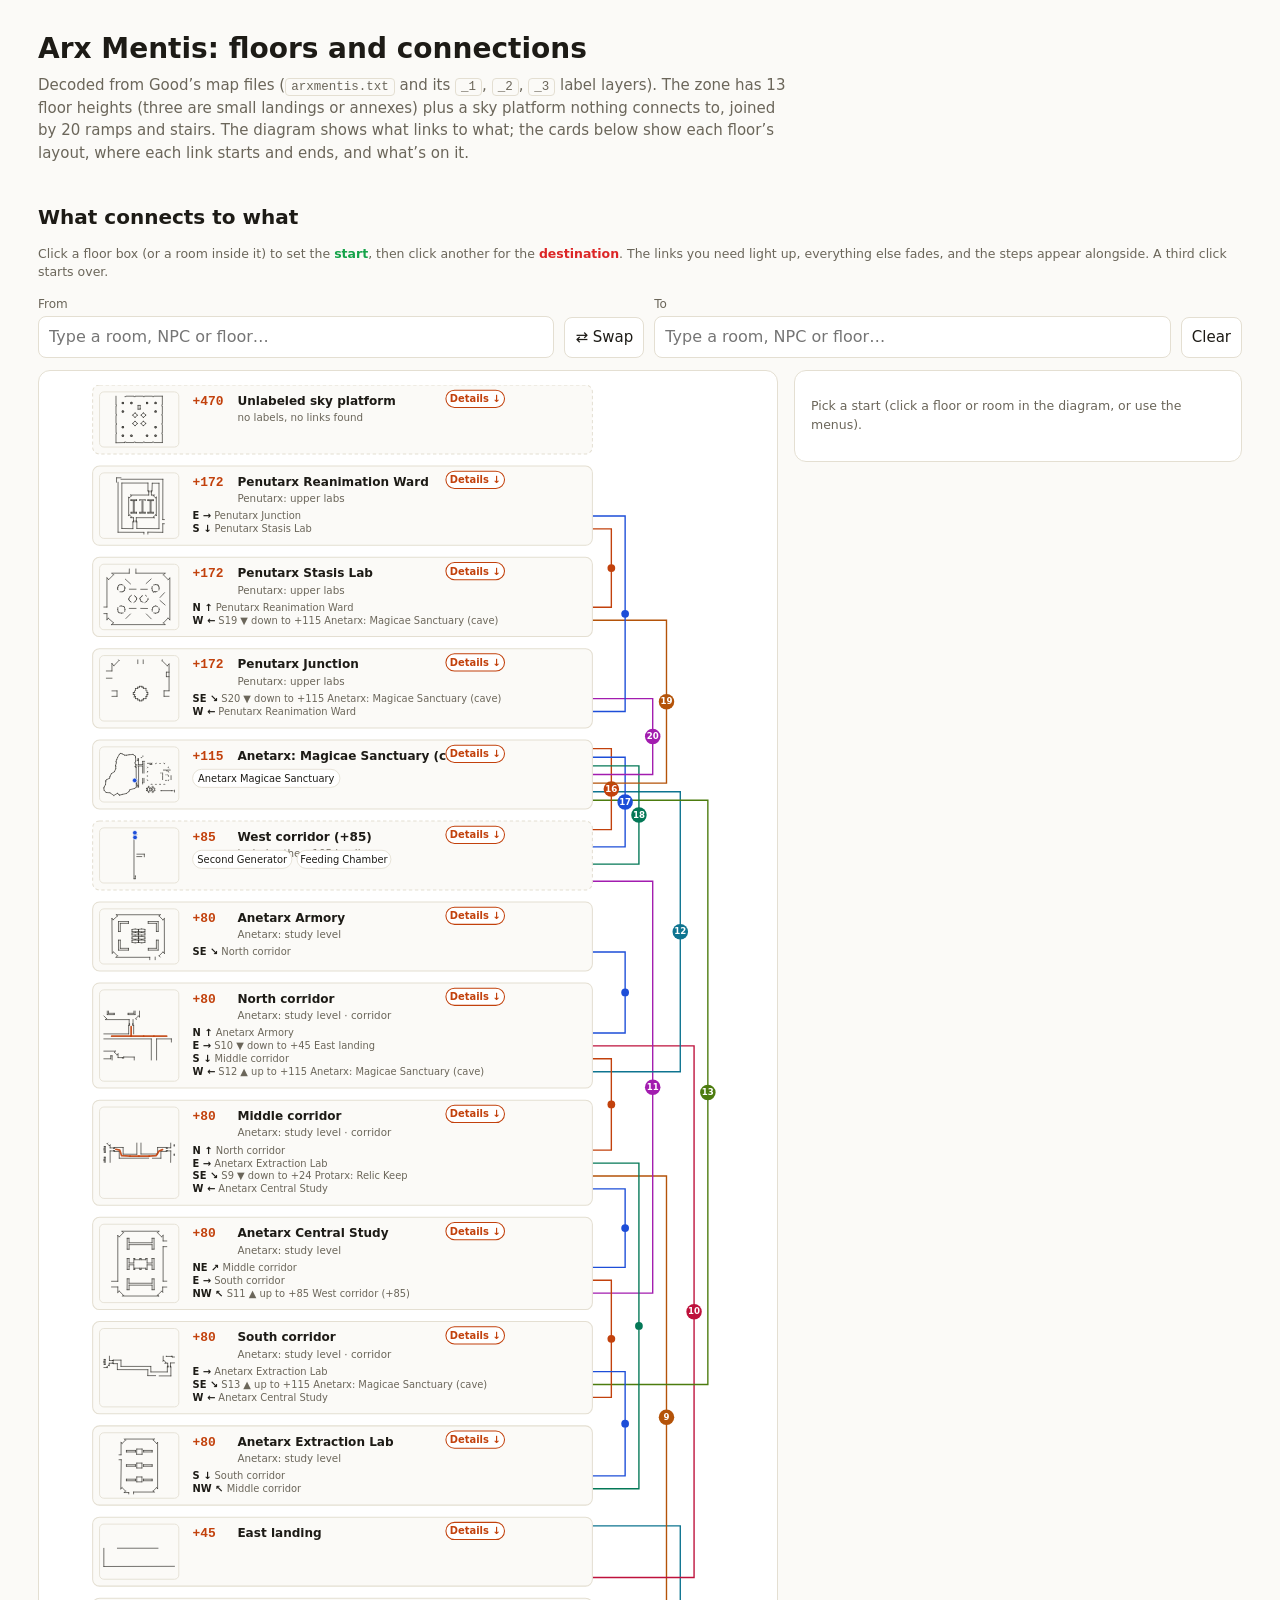
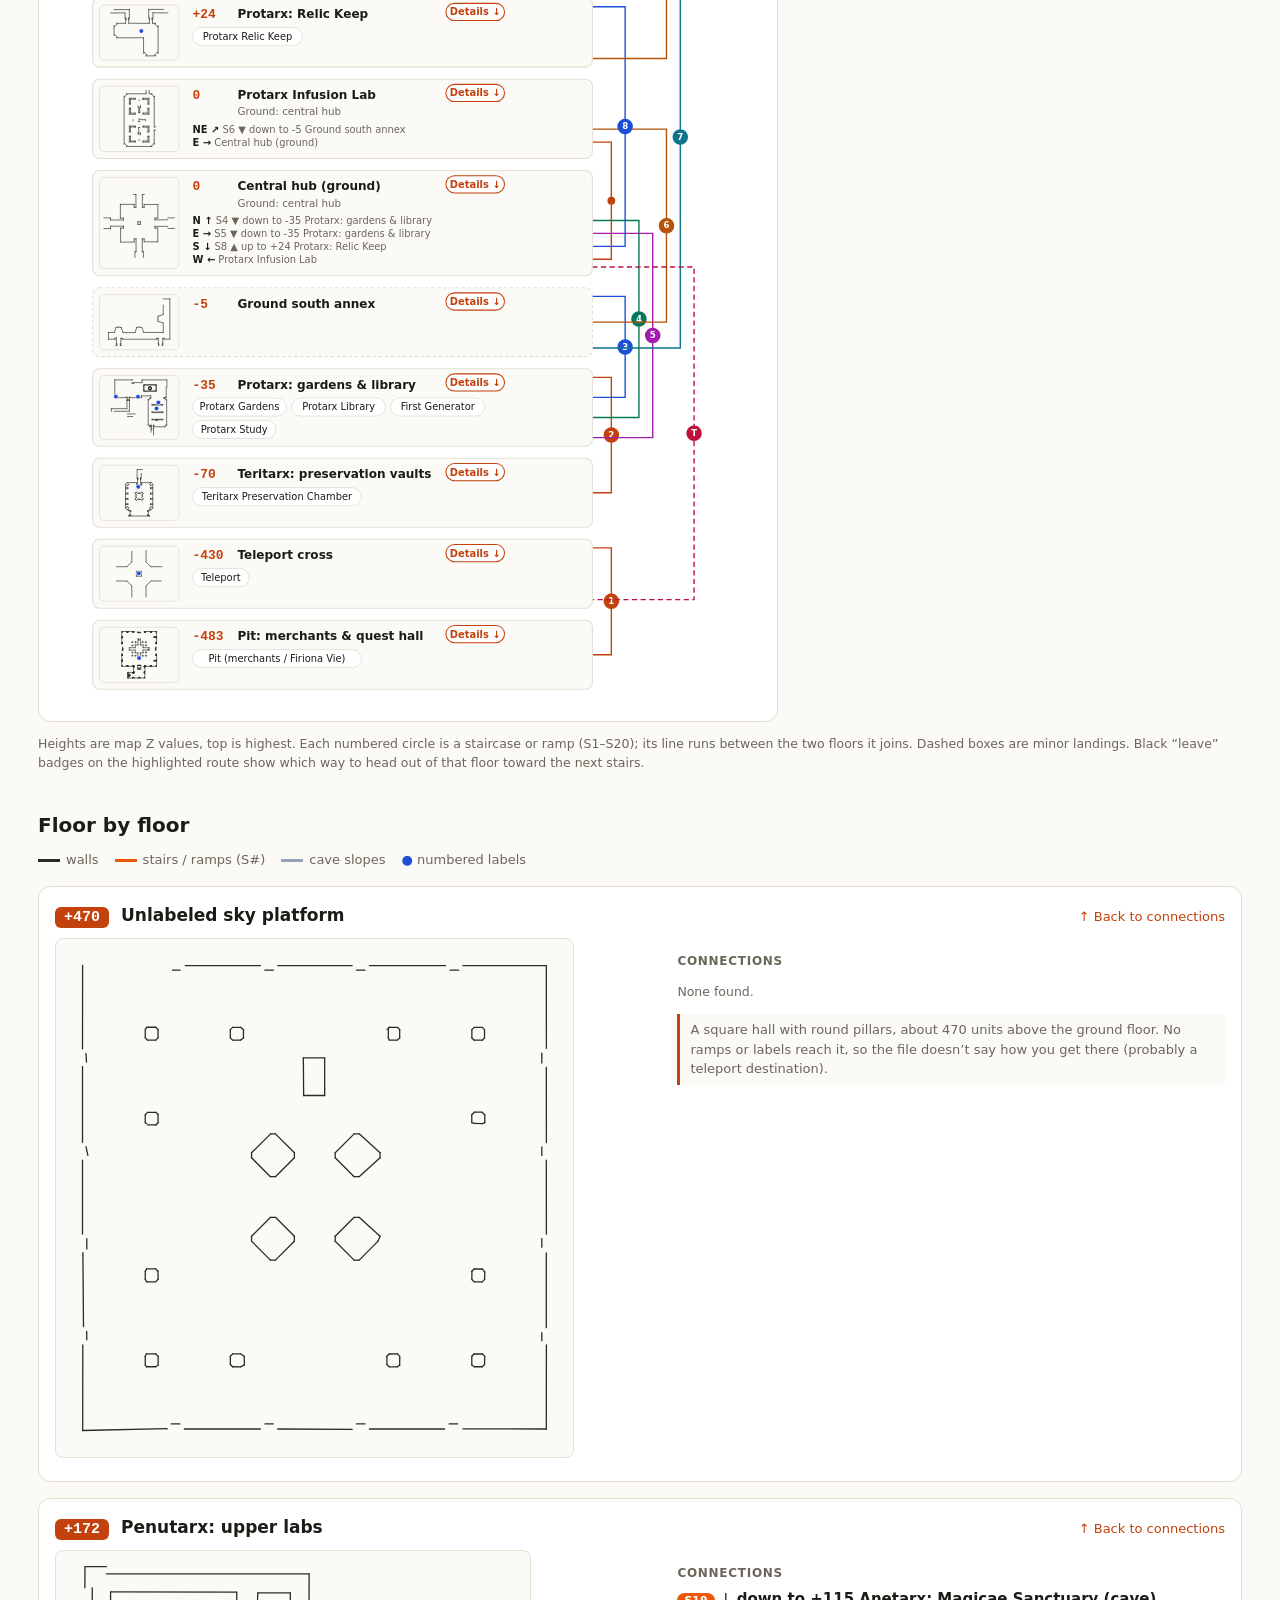
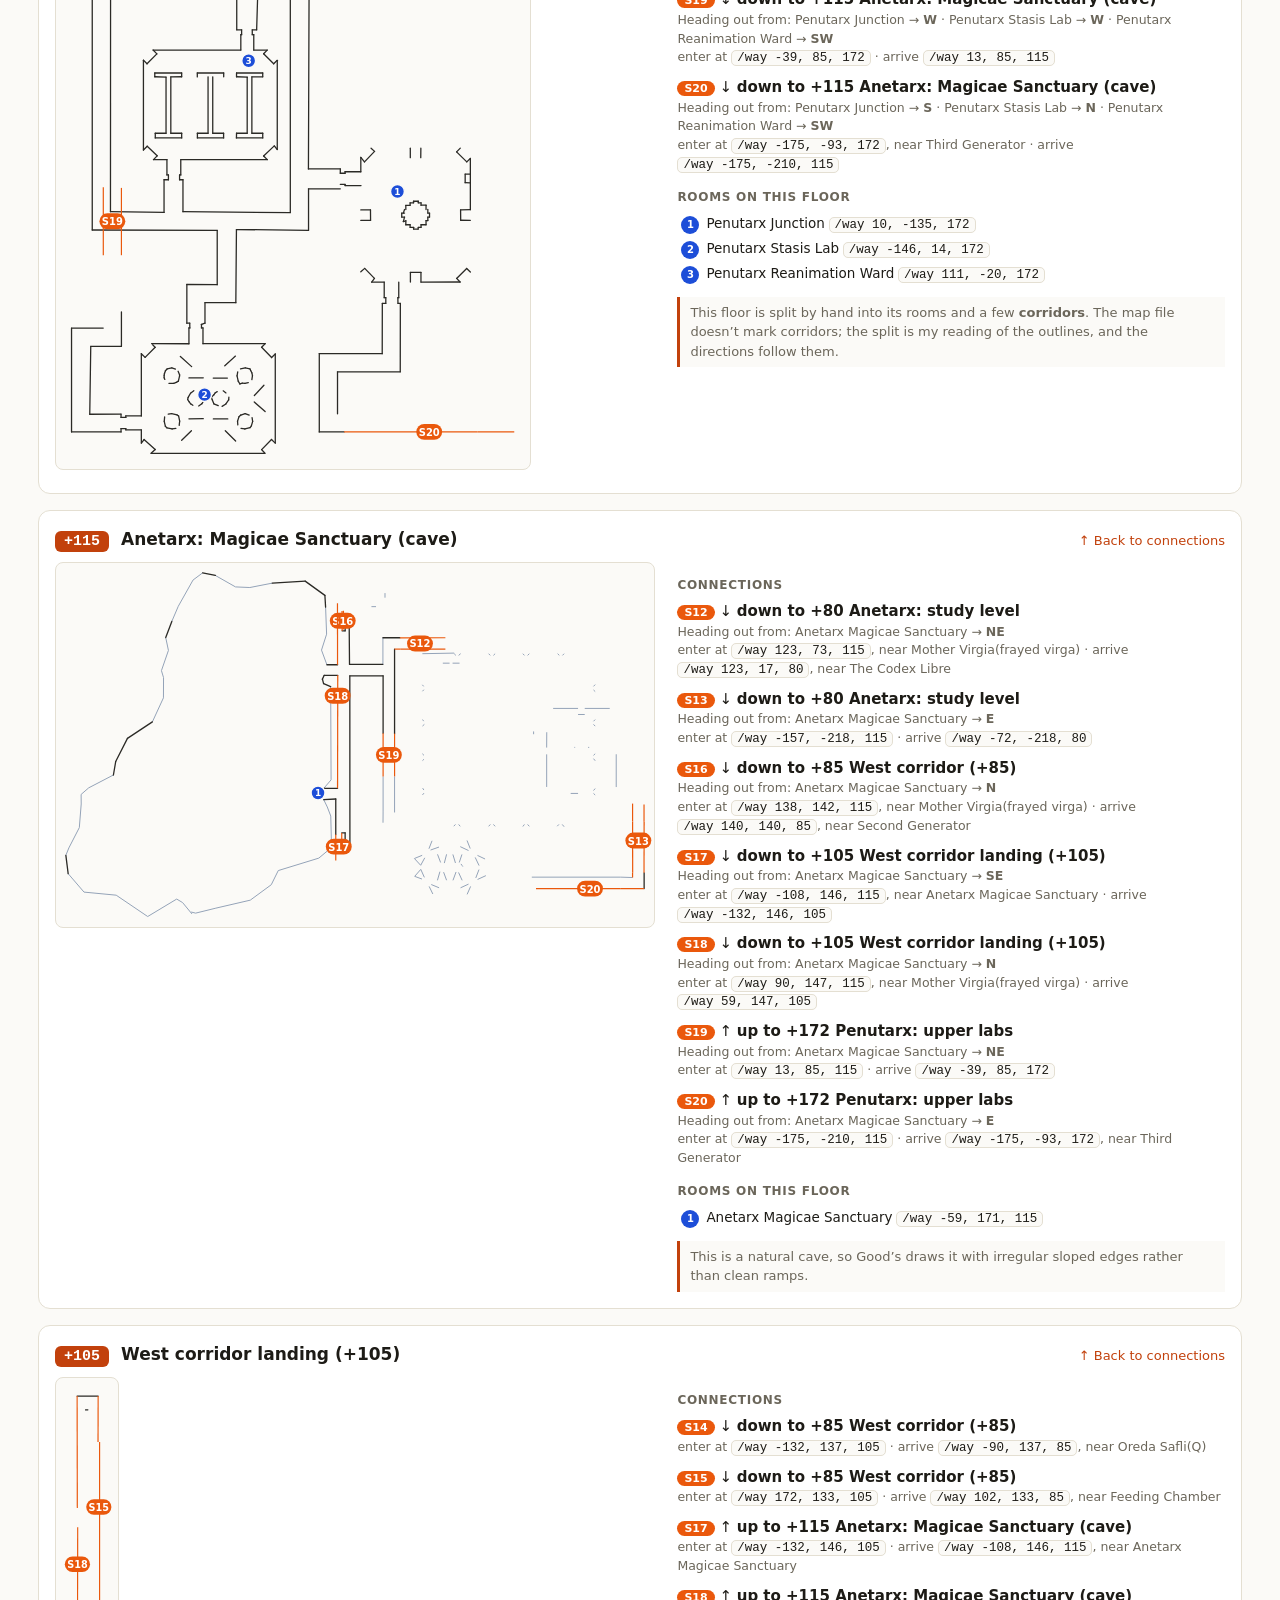
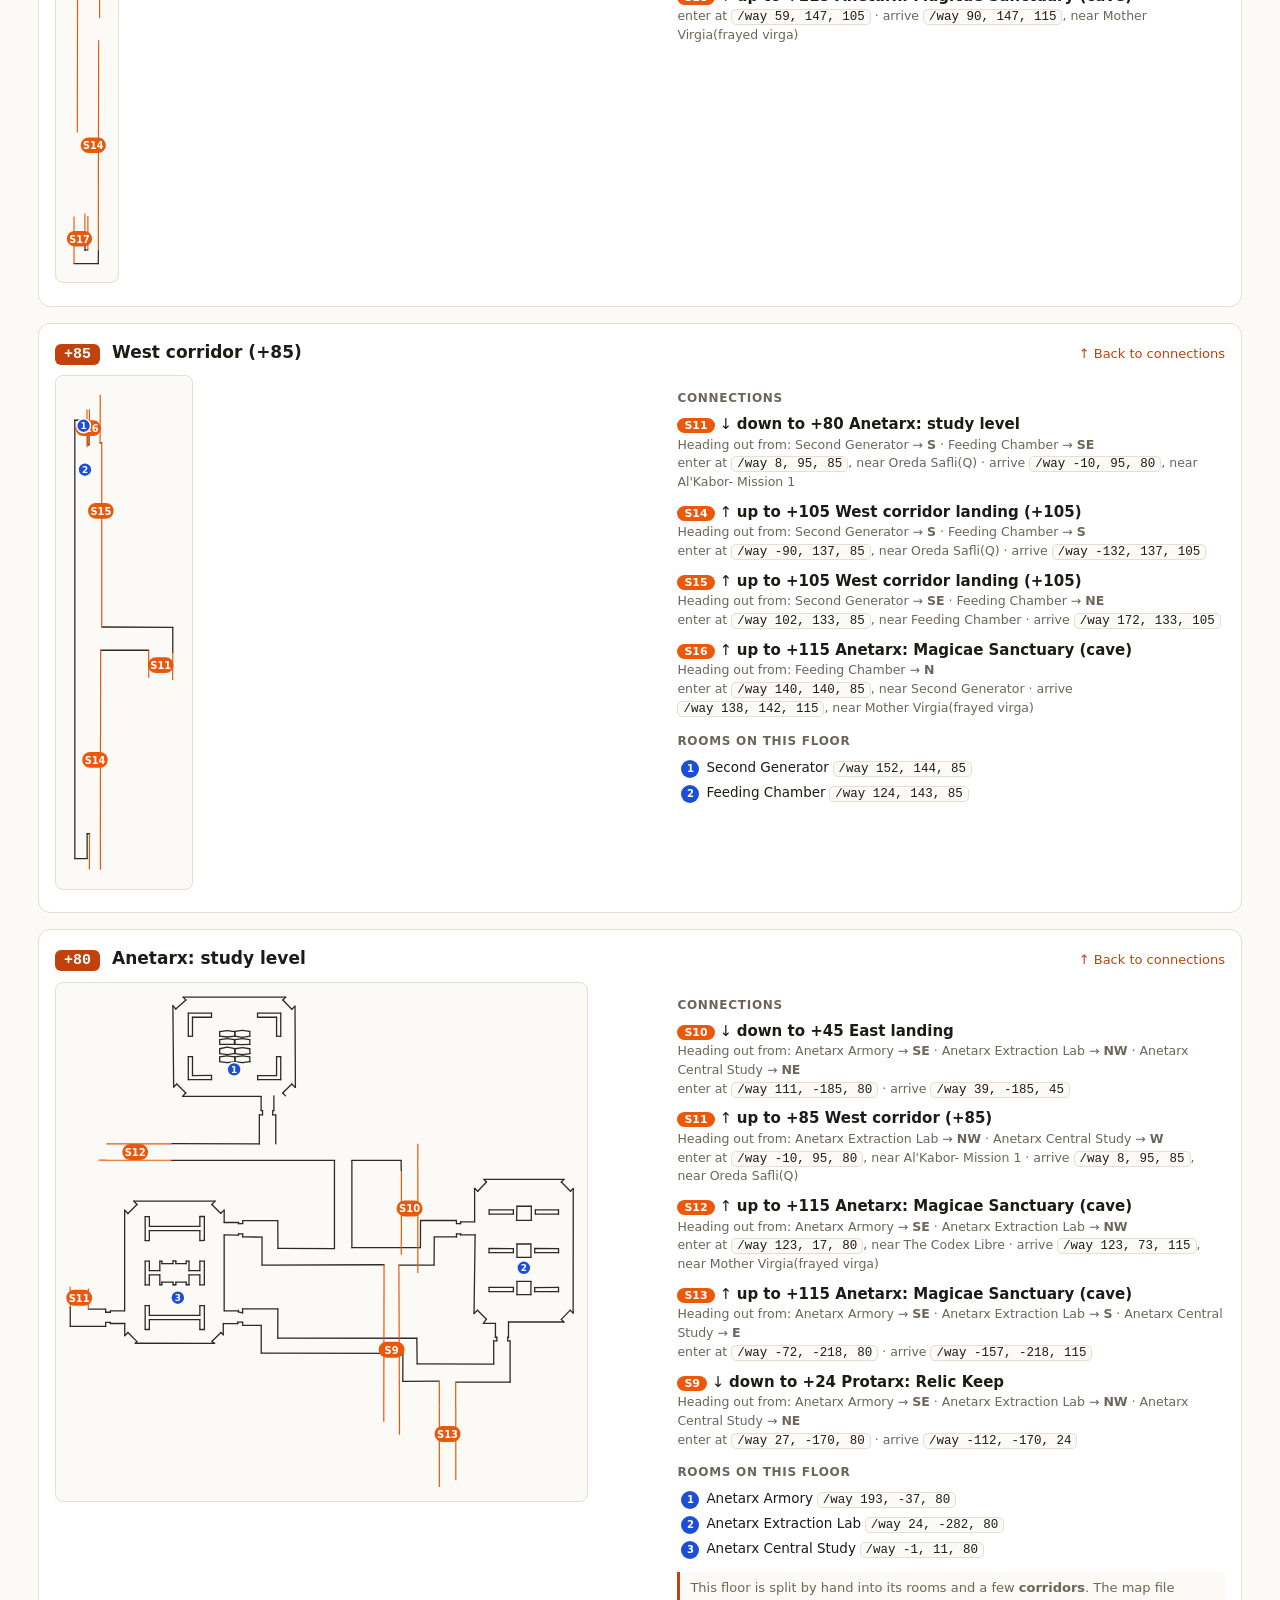
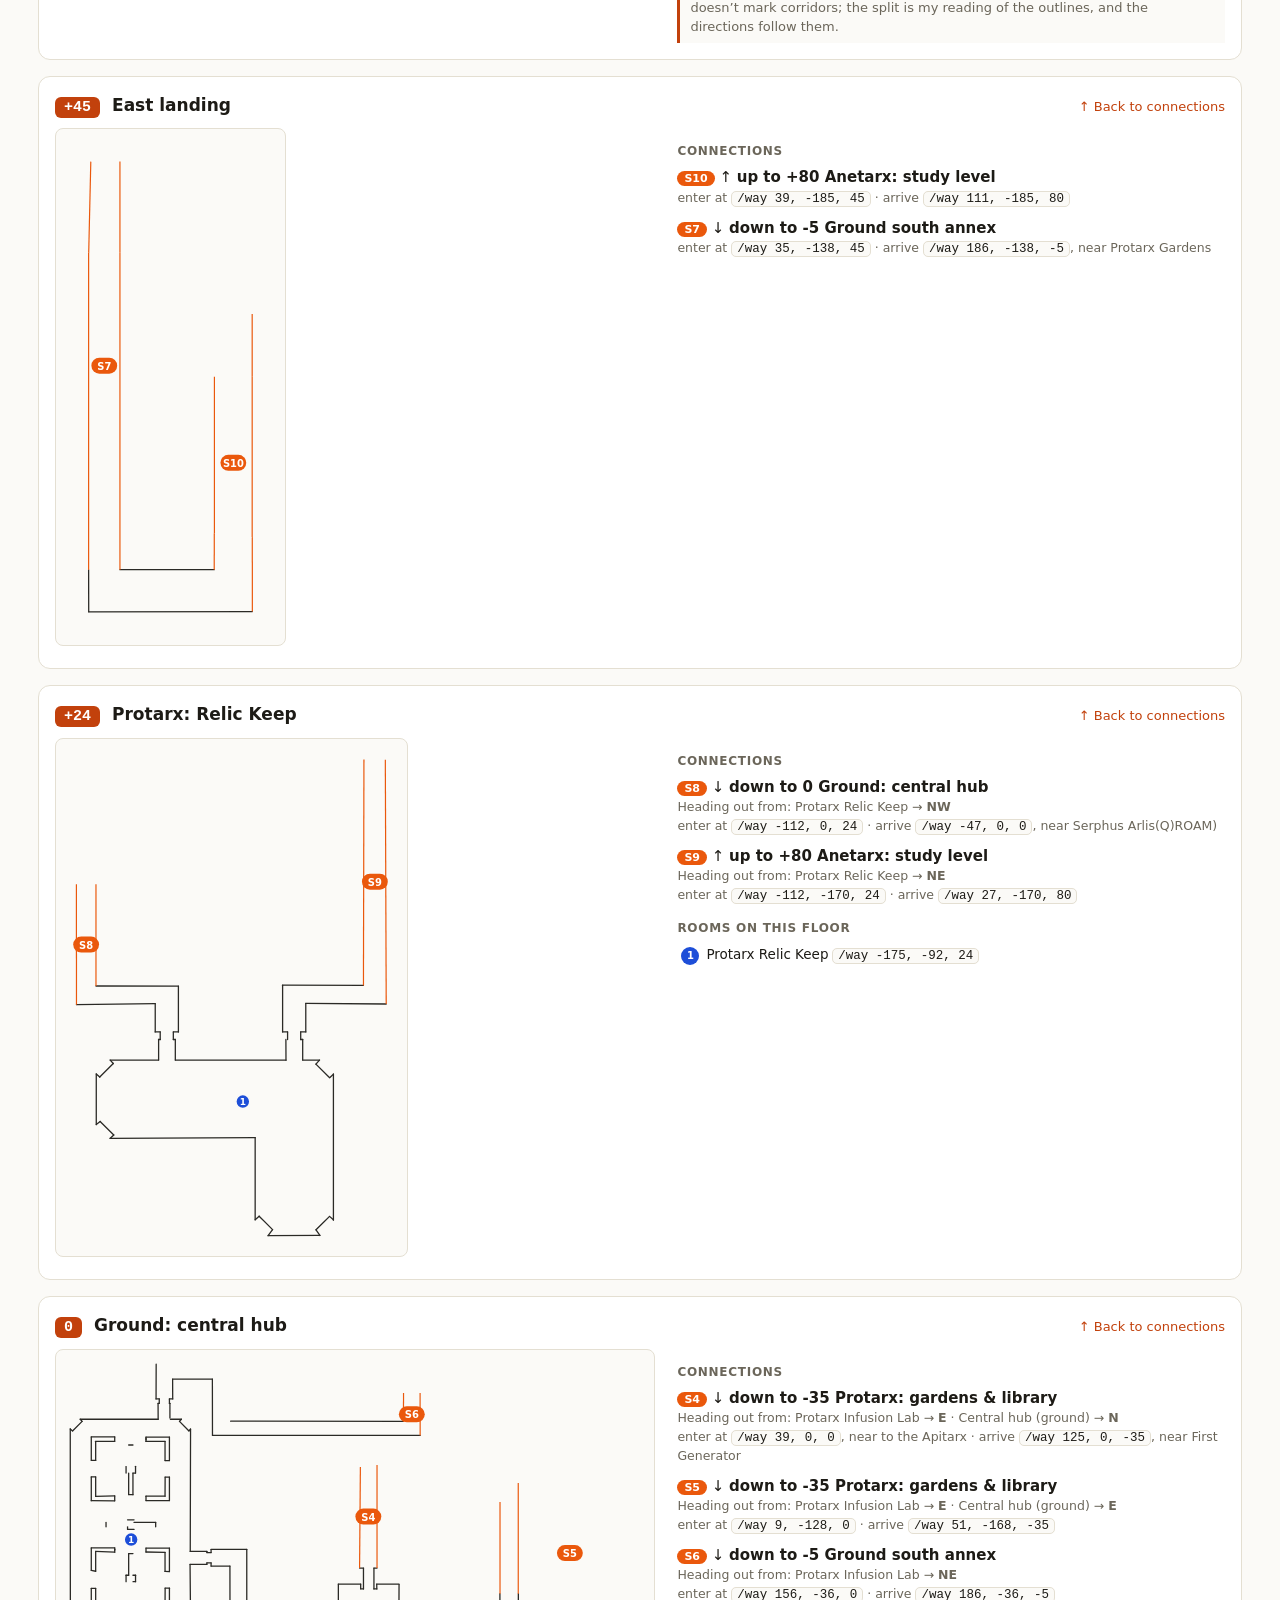
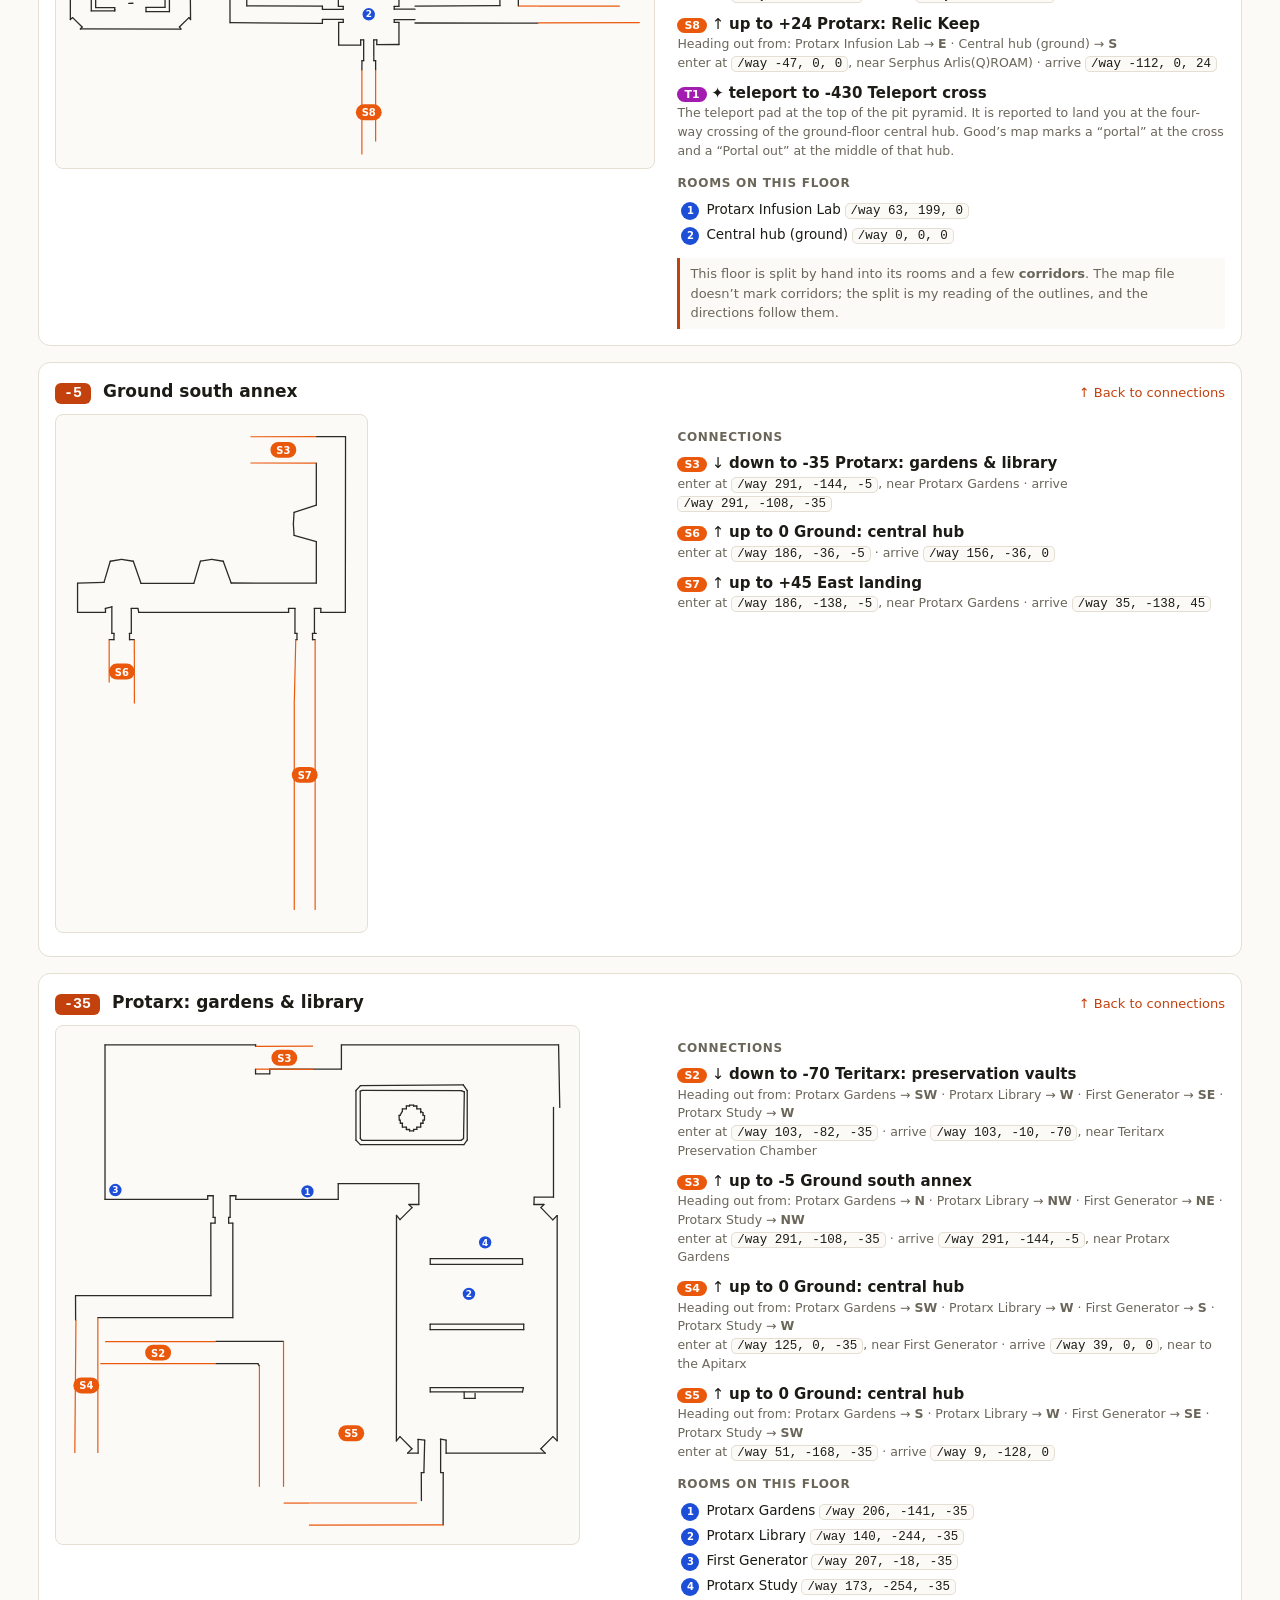
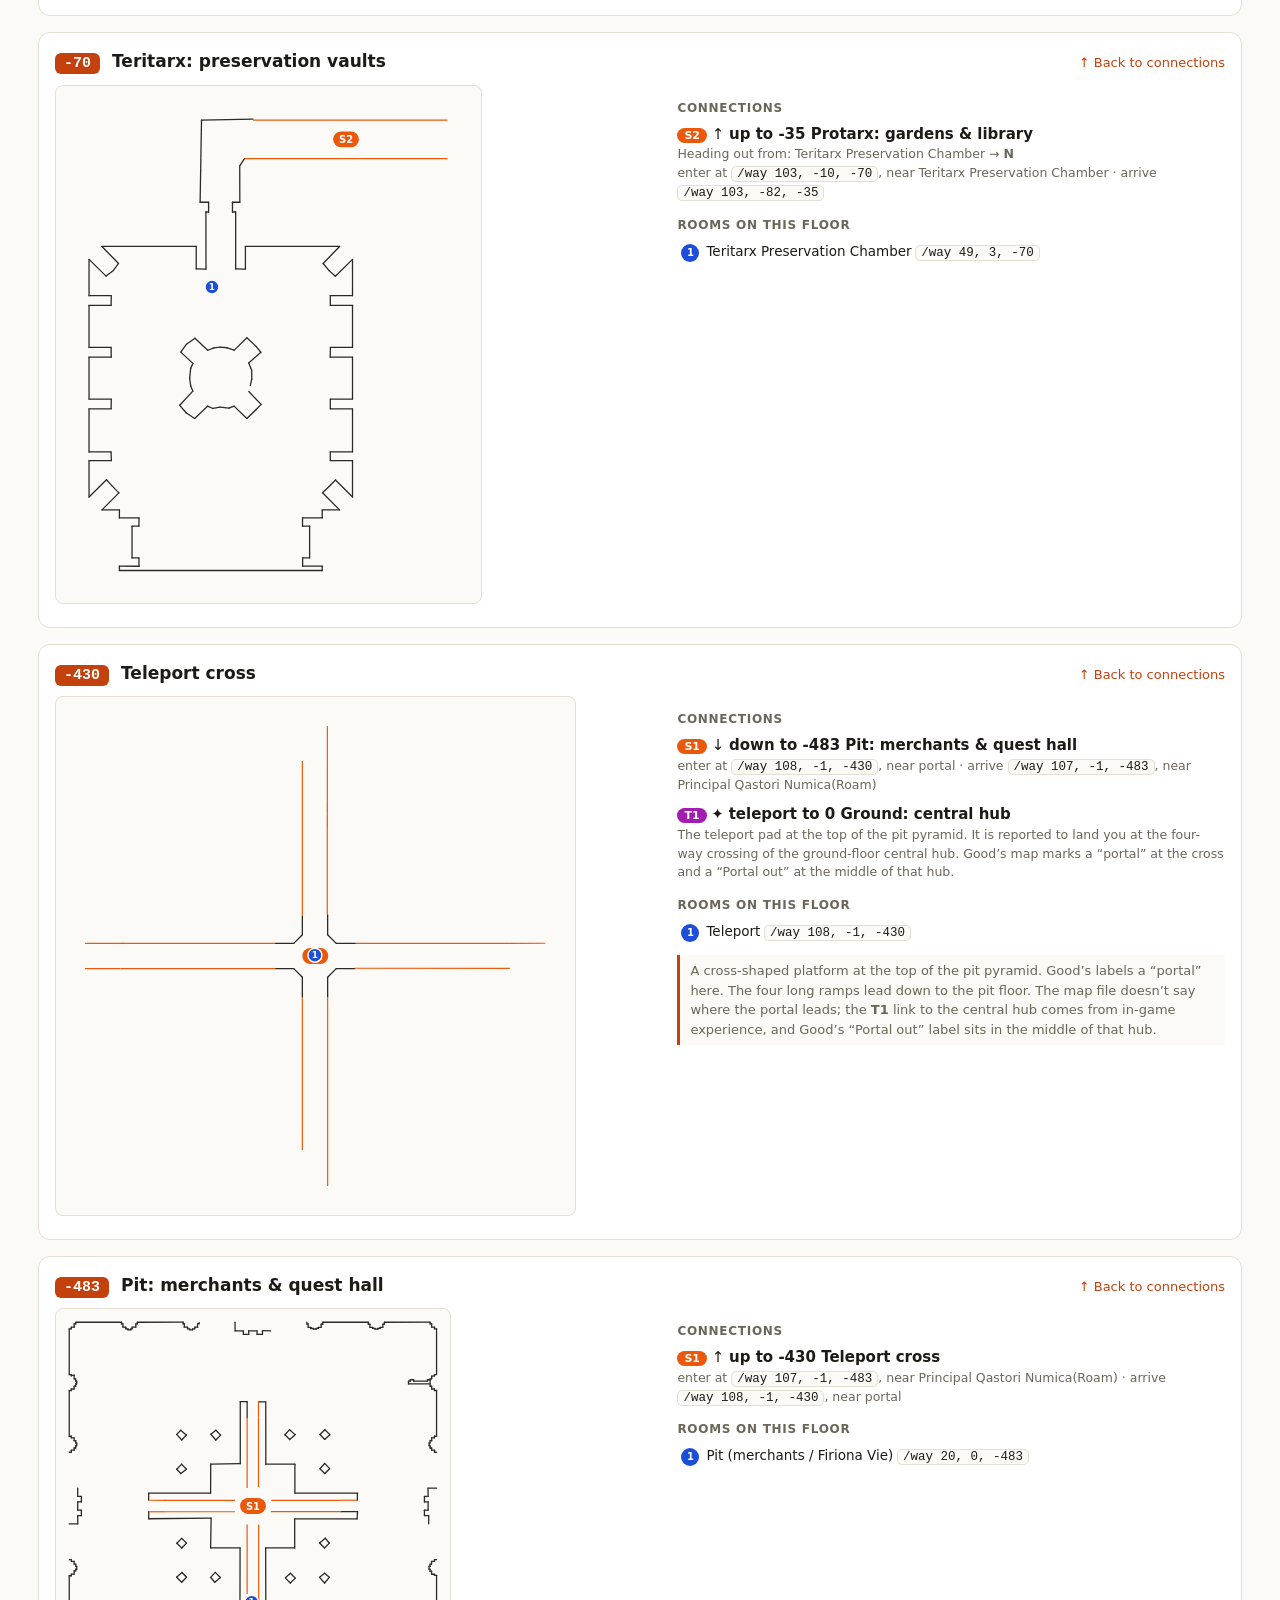
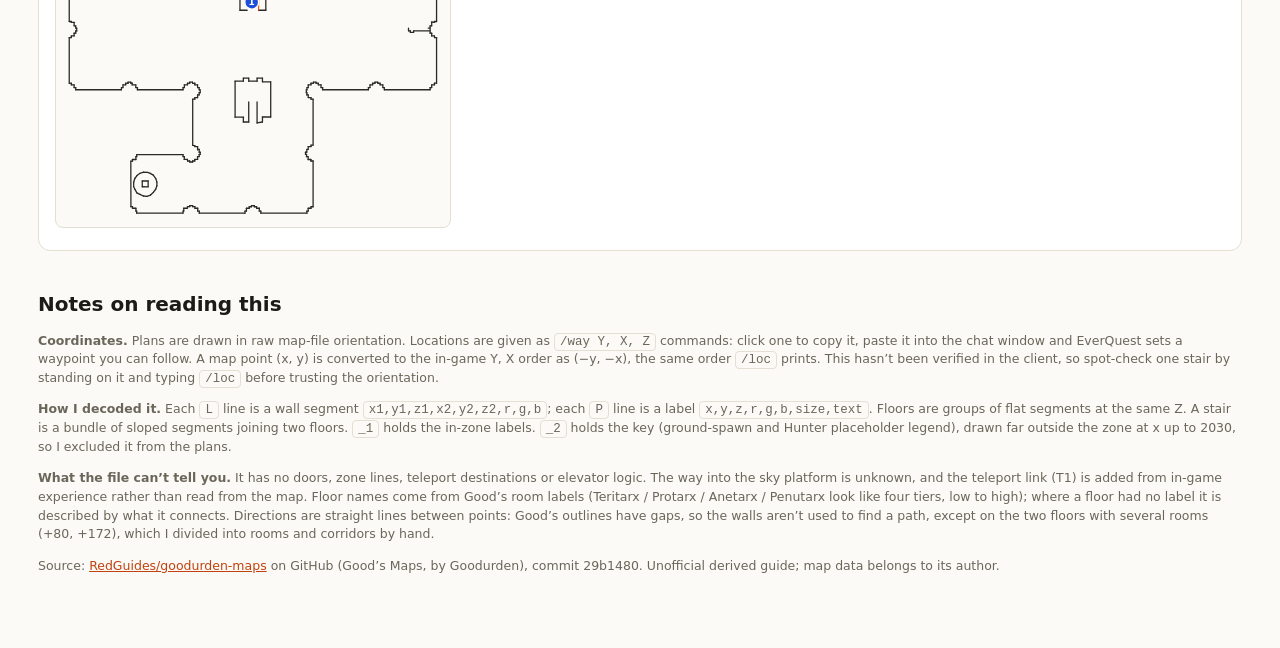
==== commit 90a45646: "Penutarx: ring corridor is part of the Reanimation Ward; S19 arrives via the Stasis Lab The ring cor" ====
--- a/site/arxmentis/index.html
+++ b/site/arxmentis/index.html
@@ -57,80 +57,77 @@
 <h2 id="connections">What connects to what</h2>
 <p class="sub">Click a floor box (or a room inside it) to set the <b style="color:#16a34a">start</b>, then click another for the <b style="color:#dc2626">destination</b>. The links you need light up, everything else fades, and the steps appear alongside. A third click starts over.</p>
 <div class="ctl"><label>From<select id="selA"></select></label><button id="swap" title="Swap start and destination">⇄ Swap</button><label>To<select id="selB"></select></label><button id="clr">Clear</button></div>
-<div class="dgrid"><div class="diagwrap"><svg viewBox="0 0 824 2336" class="diag" role="img" aria-label="Floor connection diagram">
-<g class="edge" id="e-S1"><title>S1: -483 Pit: merchants &amp; quest hall to -430 Teleport cross</title><path d="M626 2158.0 H648 V2282.0 H626" fill="none" stroke="#c2410c" stroke-width="1.6"/><circle cx="648" cy="2220.0" r="9" fill="#c2410c"/><text x="648" y="2223.2" class="pill" text-anchor="middle">1</text></g>
-<g class="edge" id="e-S2"><title>S2: -70 Teritarx: preservation vaults to -35 Protarx: gardens &amp; library</title><path d="M626 1960.0 H648 V2094.0 H626" fill="none" stroke="#c2410c" stroke-width="1.6"/><circle cx="648" cy="2027.0" r="9" fill="#c2410c"/><text x="648" y="2030.2" class="pill" text-anchor="middle">2</text></g>
-<g class="edge" id="e-S3"><title>S3: -35 Protarx: gardens &amp; library to -5 Ground south annex</title><path d="M626 1866.0 H664 V1983.3 H626" fill="none" stroke="#1d4ed8" stroke-width="1.6"/><circle cx="664" cy="1924.7" r="9" fill="#1d4ed8"/><text x="664" y="1927.9" class="pill" text-anchor="middle">3</text></g>
-<g class="edge" id="e-S4"><title>S4: -35 Protarx: gardens &amp; library to 0 Ground: central hub</title><path d="M626 1778.0 H680 V2006.7 H626" fill="none" stroke="#047857" stroke-width="1.6"/><circle cx="680" cy="1892.3" r="9" fill="#047857"/><text x="680" y="1895.5" class="pill" text-anchor="middle">4</text></g>
-<g class="edge" id="e-S5"><title>S5: -35 Protarx: gardens &amp; library to 0 Ground: central hub</title><path d="M626 1793.0 H696 V2030.0 H626" fill="none" stroke="#a21caf" stroke-width="1.6"/><circle cx="696" cy="1911.5" r="9" fill="#a21caf"/><text x="696" y="1914.7" class="pill" text-anchor="middle">5</text></g>
-<g class="edge" id="e-S6"><title>S6: -5 Ground south annex to 0 Ground: central hub</title><path d="M626 1672.0 H712 V1896.0 H626" fill="none" stroke="#b45309" stroke-width="1.6"/><circle cx="712" cy="1784.0" r="9" fill="#b45309"/><text x="712" y="1787.2" class="pill" text-anchor="middle">6</text></g>
-<g class="edge" id="e-S7"><title>S7: -5 Ground south annex to +45 East landing</title><path d="M626 1436.0 H728 V1926.0 H626" fill="none" stroke="#0e7490" stroke-width="1.6"/><circle cx="728" cy="1681.0" r="9" fill="#0e7490"/><text x="728" y="1684.2" class="pill" text-anchor="middle">7</text></g>
-<g class="edge" id="e-S8"><title>S8: 0 Ground: central hub to +24 Protarx: Relic Keep</title><path d="M626 1530.0 H664 V1808.0 H626" fill="none" stroke="#1d4ed8" stroke-width="1.6"/><circle cx="664" cy="1669.0" r="9" fill="#1d4ed8"/><text x="664" y="1672.2" class="pill" text-anchor="middle">8</text></g>
-<g class="edge" id="e-S9"><title>S9: +24 Protarx: Relic Keep to +80 Anetarx: study level</title><path d="M626 1030.0 H712 V1590.0 H626" fill="none" stroke="#b45309" stroke-width="1.6"/><circle cx="712" cy="1310.0" r="9" fill="#b45309"/><text x="712" y="1313.2" class="pill" text-anchor="middle">9</text></g>
-<g class="edge" id="e-S10"><title>S10: +45 East landing to +80 Anetarx: study level</title><path d="M626 879.0 H744 V1496.0 H626" fill="none" stroke="#be123c" stroke-width="1.6"/><circle cx="744" cy="1187.5" r="9" fill="#be123c"/><text x="744" y="1190.7" class="pill" text-anchor="middle">10</text></g>
-<g class="edge" id="e-S11"><title>S11: +80 Anetarx: study level to +85 West corridor (+85)</title><path d="M626 688.0 H696 V1166.0 H626" fill="none" stroke="#a21caf" stroke-width="1.6"/><circle cx="696" cy="927.0" r="9" fill="#a21caf"/><text x="696" y="930.2" class="pill" text-anchor="middle">11</text></g>
-<g class="edge" id="e-S12"><title>S12: +80 Anetarx: study level to +115 Anetarx: Magicae Sanctuary (cave)</title><path d="M626 574.0 H712 V909.0 H626" fill="none" stroke="#b45309" stroke-width="1.6"/><circle cx="712" cy="741.5" r="9" fill="#b45309"/><text x="712" y="744.7" class="pill" text-anchor="middle">12</text></g>
-<g class="edge" id="e-S13"><title>S13: +80 Anetarx: study level to +115 Anetarx: Magicae Sanctuary (cave)</title><path d="M626 594.0 H760 V1272.0 H626" fill="none" stroke="#4d7c0f" stroke-width="1.6"/><circle cx="760" cy="933.0" r="9" fill="#4d7c0f"/><text x="760" y="936.2" class="pill" text-anchor="middle">13</text></g>
-<g class="edge" id="e-S16"><title>S16: +85 West corridor (+85) to +115 Anetarx: Magicae Sanctuary (cave)</title><path d="M626 534.0 H648 V628.0 H626" fill="none" stroke="#c2410c" stroke-width="1.6"/><circle cx="648" cy="581.0" r="9" fill="#c2410c"/><text x="648" y="584.2" class="pill" text-anchor="middle">16</text></g>
-<g class="edge" id="e-S17"><title>S17: +105 West corridor landing (+105) to +115 Anetarx: Magicae Sanctuary (cave)</title><path d="M626 544.0 H664 V648.0 H626" fill="none" stroke="#1d4ed8" stroke-width="1.6"/><circle cx="664" cy="596.0" r="9" fill="#1d4ed8"/><text x="664" y="599.2" class="pill" text-anchor="middle">17</text></g>
-<g class="edge" id="e-S18"><title>S18: +105 West corridor landing (+105) to +115 Anetarx: Magicae Sanctuary (cave)</title><path d="M626 554.0 H680 V668.0 H626" fill="none" stroke="#047857" stroke-width="1.6"/><circle cx="680" cy="611.0" r="9" fill="#047857"/><text x="680" y="614.2" class="pill" text-anchor="middle">18</text></g>
-<g class="edge" id="e-S19"><title>S19: +115 Anetarx: Magicae Sanctuary (cave) to +172 Penutarx: upper labs</title><path d="M626 291.0 H728 V584.0 H626" fill="none" stroke="#0e7490" stroke-width="1.6"/><circle cx="728" cy="437.5" r="9" fill="#0e7490"/><text x="728" y="440.7" class="pill" text-anchor="middle">19</text></g>
-<g class="edge" id="e-S20"><title>S20: +115 Anetarx: Magicae Sanctuary (cave) to +172 Penutarx: upper labs</title><path d="M626 476.0 H696 V564.0 H626" fill="none" stroke="#a21caf" stroke-width="1.6"/><circle cx="696" cy="520.0" r="9" fill="#a21caf"/><text x="696" y="523.2" class="pill" text-anchor="middle">20</text></g>
-<g class="edge" id="e-T1"><title>T1: teleport between -430 Teleport cross and 0 Ground: central hub</title><path d="M626 1832.0 H744 V2218.0 H626" fill="none" stroke="#be123c" stroke-width="1.6" stroke-dasharray="6 4"/><circle cx="744" cy="2025.0" r="9" fill="#be123c"/><text x="744" y="2028.2" class="pill" text-anchor="middle">T</text></g>
-<g class="edge" id="e-l-0r1-0r17"><title>Protarx Infusion Lab ↔ Central hub (ground)</title><path d="M626 1687.0 H648 V1823.0 H626" fill="none" stroke="#c2410c" stroke-width="1.6"/><circle cx="648" cy="1755.0" r="4.5" fill="#c2410c"/></g>
-<g class="edge" id="e-l-172c0-172r4"><title>Penutarx Reanimation Ward ↔ Ring corridor</title><path d="M626 152.0 H648 V261.0 H626" fill="none" stroke="#c2410c" stroke-width="1.6"/><circle cx="648" cy="206.5" r="4.5" fill="#c2410c"/></g>
-<g class="edge" id="e-l-172c0-172r3"><title>Ring corridor ↔ Penutarx Stasis Lab</title><path d="M626 276.0 H664 V382.0 H626" fill="none" stroke="#1d4ed8" stroke-width="1.6"/><circle cx="664" cy="329.0" r="4.5" fill="#1d4ed8"/></g>
-<g class="edge" id="e-l-172c0-172r0"><title>Ring corridor ↔ Penutarx Junction</title><path d="M626 246.0 H680 V491.0 H626" fill="none" stroke="#047857" stroke-width="1.6"/><circle cx="680" cy="368.5" r="4.5" fill="#047857"/></g>
-<g class="edge" id="e-l-80c1-80c2"><title>North corridor ↔ Middle corridor</title><path d="M626 894.0 H648 V1000.0 H626" fill="none" stroke="#c2410c" stroke-width="1.6"/><circle cx="648" cy="947.0" r="4.5" fill="#c2410c"/></g>
-<g class="edge" id="e-l-80c1-80r2"><title>Anetarx Armory ↔ North corridor</title><path d="M626 770.0 H664 V864.0 H626" fill="none" stroke="#1d4ed8" stroke-width="1.6"/><circle cx="664" cy="817.0" r="4.5" fill="#1d4ed8"/></g>
-<g class="edge" id="e-l-80c2-80r6"><title>Middle corridor ↔ Anetarx Central Study</title><path d="M626 1045.0 H664 V1136.0 H626" fill="none" stroke="#1d4ed8" stroke-width="1.6"/><circle cx="664" cy="1090.5" r="4.5" fill="#1d4ed8"/></g>
-<g class="edge" id="e-l-80c2-80r5"><title>Middle corridor ↔ Anetarx Extraction Lab</title><path d="M626 1015.0 H680 V1393.0 H626" fill="none" stroke="#047857" stroke-width="1.6"/><circle cx="680" cy="1204.0" r="4.5" fill="#047857"/></g>
-<g class="edge" id="e-l-80c3-80r6"><title>Anetarx Central Study ↔ South corridor</title><path d="M626 1151.0 H648 V1287.0 H626" fill="none" stroke="#c2410c" stroke-width="1.6"/><circle cx="648" cy="1219.0" r="4.5" fill="#c2410c"/></g>
-<g class="edge" id="e-l-80c3-80r5"><title>South corridor ↔ Anetarx Extraction Lab</title><path d="M626 1257.0 H664 V1378.0 H626" fill="none" stroke="#1d4ed8" stroke-width="1.6"/><circle cx="664" cy="1317.5" r="4.5" fill="#1d4ed8"/></g>
+<div class="dgrid"><div class="diagwrap"><svg viewBox="0 0 824 2224" class="diag" role="img" aria-label="Floor connection diagram">
+<g class="edge" id="e-S1"><title>S1: -483 Pit: merchants &amp; quest hall to -430 Teleport cross</title><path d="M626 2046.0 H648 V2170.0 H626" fill="none" stroke="#c2410c" stroke-width="1.6"/><circle cx="648" cy="2108.0" r="9" fill="#c2410c"/><text x="648" y="2111.2" class="pill" text-anchor="middle">1</text></g>
+<g class="edge" id="e-S2"><title>S2: -70 Teritarx: preservation vaults to -35 Protarx: gardens &amp; library</title><path d="M626 1848.0 H648 V1982.0 H626" fill="none" stroke="#c2410c" stroke-width="1.6"/><circle cx="648" cy="1915.0" r="9" fill="#c2410c"/><text x="648" y="1918.2" class="pill" text-anchor="middle">2</text></g>
+<g class="edge" id="e-S3"><title>S3: -35 Protarx: gardens &amp; library to -5 Ground south annex</title><path d="M626 1754.0 H664 V1871.3 H626" fill="none" stroke="#1d4ed8" stroke-width="1.6"/><circle cx="664" cy="1812.7" r="9" fill="#1d4ed8"/><text x="664" y="1815.9" class="pill" text-anchor="middle">3</text></g>
+<g class="edge" id="e-S4"><title>S4: -35 Protarx: gardens &amp; library to 0 Ground: central hub</title><path d="M626 1666.0 H680 V1894.7 H626" fill="none" stroke="#047857" stroke-width="1.6"/><circle cx="680" cy="1780.3" r="9" fill="#047857"/><text x="680" y="1783.5" class="pill" text-anchor="middle">4</text></g>
+<g class="edge" id="e-S5"><title>S5: -35 Protarx: gardens &amp; library to 0 Ground: central hub</title><path d="M626 1681.0 H696 V1918.0 H626" fill="none" stroke="#a21caf" stroke-width="1.6"/><circle cx="696" cy="1799.5" r="9" fill="#a21caf"/><text x="696" y="1802.7" class="pill" text-anchor="middle">5</text></g>
+<g class="edge" id="e-S6"><title>S6: -5 Ground south annex to 0 Ground: central hub</title><path d="M626 1560.0 H712 V1784.0 H626" fill="none" stroke="#b45309" stroke-width="1.6"/><circle cx="712" cy="1672.0" r="9" fill="#b45309"/><text x="712" y="1675.2" class="pill" text-anchor="middle">6</text></g>
+<g class="edge" id="e-S7"><title>S7: -5 Ground south annex to +45 East landing</title><path d="M626 1324.0 H728 V1814.0 H626" fill="none" stroke="#0e7490" stroke-width="1.6"/><circle cx="728" cy="1569.0" r="9" fill="#0e7490"/><text x="728" y="1572.2" class="pill" text-anchor="middle">7</text></g>
+<g class="edge" id="e-S8"><title>S8: 0 Ground: central hub to +24 Protarx: Relic Keep</title><path d="M626 1418.0 H664 V1696.0 H626" fill="none" stroke="#1d4ed8" stroke-width="1.6"/><circle cx="664" cy="1557.0" r="9" fill="#1d4ed8"/><text x="664" y="1560.2" class="pill" text-anchor="middle">8</text></g>
+<g class="edge" id="e-S9"><title>S9: +24 Protarx: Relic Keep to +80 Anetarx: study level</title><path d="M626 918.0 H712 V1478.0 H626" fill="none" stroke="#b45309" stroke-width="1.6"/><circle cx="712" cy="1198.0" r="9" fill="#b45309"/><text x="712" y="1201.2" class="pill" text-anchor="middle">9</text></g>
+<g class="edge" id="e-S10"><title>S10: +45 East landing to +80 Anetarx: study level</title><path d="M626 767.0 H744 V1384.0 H626" fill="none" stroke="#be123c" stroke-width="1.6"/><circle cx="744" cy="1075.5" r="9" fill="#be123c"/><text x="744" y="1078.7" class="pill" text-anchor="middle">10</text></g>
+<g class="edge" id="e-S11"><title>S11: +80 Anetarx: study level to +85 West corridor (+85)</title><path d="M626 576.0 H696 V1054.0 H626" fill="none" stroke="#a21caf" stroke-width="1.6"/><circle cx="696" cy="815.0" r="9" fill="#a21caf"/><text x="696" y="818.2" class="pill" text-anchor="middle">11</text></g>
+<g class="edge" id="e-S12"><title>S12: +80 Anetarx: study level to +115 Anetarx: Magicae Sanctuary (cave)</title><path d="M626 472.0 H728 V797.0 H626" fill="none" stroke="#0e7490" stroke-width="1.6"/><circle cx="728" cy="634.5" r="9" fill="#0e7490"/><text x="728" y="637.7" class="pill" text-anchor="middle">12</text></g>
+<g class="edge" id="e-S13"><title>S13: +80 Anetarx: study level to +115 Anetarx: Magicae Sanctuary (cave)</title><path d="M626 482.0 H760 V1160.0 H626" fill="none" stroke="#4d7c0f" stroke-width="1.6"/><circle cx="760" cy="821.0" r="9" fill="#4d7c0f"/><text x="760" y="824.2" class="pill" text-anchor="middle">13</text></g>
+<g class="edge" id="e-S16"><title>S16: +85 West corridor (+85) to +115 Anetarx: Magicae Sanctuary (cave)</title><path d="M626 422.0 H648 V516.0 H626" fill="none" stroke="#c2410c" stroke-width="1.6"/><circle cx="648" cy="469.0" r="9" fill="#c2410c"/><text x="648" y="472.2" class="pill" text-anchor="middle">16</text></g>
+<g class="edge" id="e-S17"><title>S17: +105 West corridor landing (+105) to +115 Anetarx: Magicae Sanctuary (cave)</title><path d="M626 432.0 H664 V536.0 H626" fill="none" stroke="#1d4ed8" stroke-width="1.6"/><circle cx="664" cy="484.0" r="9" fill="#1d4ed8"/><text x="664" y="487.2" class="pill" text-anchor="middle">17</text></g>
+<g class="edge" id="e-S18"><title>S18: +105 West corridor landing (+105) to +115 Anetarx: Magicae Sanctuary (cave)</title><path d="M626 442.0 H680 V556.0 H626" fill="none" stroke="#047857" stroke-width="1.6"/><circle cx="680" cy="499.0" r="9" fill="#047857"/><text x="680" y="502.2" class="pill" text-anchor="middle">18</text></g>
+<g class="edge" id="e-S19"><title>S19: +115 Anetarx: Magicae Sanctuary (cave) to +172 Penutarx: upper labs</title><path d="M626 273.0 H712 V462.0 H626" fill="none" stroke="#b45309" stroke-width="1.6"/><circle cx="712" cy="367.5" r="9" fill="#b45309"/><text x="712" y="370.7" class="pill" text-anchor="middle">19</text></g>
+<g class="edge" id="e-S20"><title>S20: +115 Anetarx: Magicae Sanctuary (cave) to +172 Penutarx: upper labs</title><path d="M626 364.0 H696 V452.0 H626" fill="none" stroke="#a21caf" stroke-width="1.6"/><circle cx="696" cy="408.0" r="9" fill="#a21caf"/><text x="696" y="411.2" class="pill" text-anchor="middle">20</text></g>
+<g class="edge" id="e-T1"><title>T1: teleport between -430 Teleport cross and 0 Ground: central hub</title><path d="M626 1720.0 H744 V2106.0 H626" fill="none" stroke="#be123c" stroke-width="1.6" stroke-dasharray="6 4"/><circle cx="744" cy="1913.0" r="9" fill="#be123c"/><text x="744" y="1916.2" class="pill" text-anchor="middle">T</text></g>
+<g class="edge" id="e-l-0r1-0r17"><title>Protarx Infusion Lab ↔ Central hub (ground)</title><path d="M626 1575.0 H648 V1711.0 H626" fill="none" stroke="#c2410c" stroke-width="1.6"/><circle cx="648" cy="1643.0" r="4.5" fill="#c2410c"/></g>
+<g class="edge" id="e-l-172r0-172r4"><title>Penutarx Reanimation Ward ↔ Penutarx Junction</title><path d="M626 152.0 H664 V379.0 H626" fill="none" stroke="#1d4ed8" stroke-width="1.6"/><circle cx="664" cy="265.5" r="4.5" fill="#1d4ed8"/></g>
+<g class="edge" id="e-l-172r3-172r4"><title>Penutarx Reanimation Ward ↔ Penutarx Stasis Lab</title><path d="M626 167.0 H648 V258.0 H626" fill="none" stroke="#c2410c" stroke-width="1.6"/><circle cx="648" cy="212.5" r="4.5" fill="#c2410c"/></g>
+<g class="edge" id="e-l-80c0-80c1"><title>North corridor ↔ Middle corridor</title><path d="M626 782.0 H648 V888.0 H626" fill="none" stroke="#c2410c" stroke-width="1.6"/><circle cx="648" cy="835.0" r="4.5" fill="#c2410c"/></g>
+<g class="edge" id="e-l-80c0-80r2"><title>Anetarx Armory ↔ North corridor</title><path d="M626 658.0 H664 V752.0 H626" fill="none" stroke="#1d4ed8" stroke-width="1.6"/><circle cx="664" cy="705.0" r="4.5" fill="#1d4ed8"/></g>
+<g class="edge" id="e-l-80c1-80r6"><title>Middle corridor ↔ Anetarx Central Study</title><path d="M626 933.0 H664 V1024.0 H626" fill="none" stroke="#1d4ed8" stroke-width="1.6"/><circle cx="664" cy="978.5" r="4.5" fill="#1d4ed8"/></g>
+<g class="edge" id="e-l-80c1-80r5"><title>Middle corridor ↔ Anetarx Extraction Lab</title><path d="M626 903.0 H680 V1281.0 H626" fill="none" stroke="#047857" stroke-width="1.6"/><circle cx="680" cy="1092.0" r="4.5" fill="#047857"/></g>
+<g class="edge" id="e-l-80c2-80r6"><title>Anetarx Central Study ↔ South corridor</title><path d="M626 1039.0 H648 V1175.0 H626" fill="none" stroke="#c2410c" stroke-width="1.6"/><circle cx="648" cy="1107.0" r="4.5" fill="#c2410c"/></g>
+<g class="edge" id="e-l-80c2-80r5"><title>South corridor ↔ Anetarx Extraction Lab</title><path d="M626 1145.0 H664 V1266.0 H626" fill="none" stroke="#1d4ed8" stroke-width="1.6"/><circle cx="664" cy="1205.5" r="4.5" fill="#1d4ed8"/></g>
 <g class="bx" data-lv="470" data-u="470" data-pick="F470"><rect class="box faint" x="46" y="0" width="580" height="80" rx="8"/><text class="zt" x="162" y="23">+470</text><text class="nt" x="214" y="23">Unlabeled sky platform</text><text class="st" x="214" y="42"> no labels, no links found</text><g class="th"><rect class="thb" x="54" y="8" width="92" height="64" rx="5"/><path d="M73.1 67.0L73.1 57.1M73.6 56.5L73.5 55.5M73.2 54.9L73.1 46.3M73.6 44.7L73.6 45.9M73.1 44.2L73.1 35.6M73.1 33.5L73.1 24.7M73.1 22.7L73.1 13.0M85.0 13.0L93.7 13.0M95.7 13.0L104.4 13.0M106.4 13.0L115.2 13.0M117.2 13.0L126.9 13.0M126.9 22.6L126.9 13.0M126.9 24.8L126.9 33.6M126.9 35.6L126.9 44.2M126.9 46.4L126.9 55.1M126.9 57.1L126.9 66.8M117.3 66.8L126.9 66.8M115.1 66.8L106.4 66.8M104.4 66.9L95.7 66.8M93.7 66.8L84.9 66.8M73.1 67.0L82.9 66.8M83.4 66.2L84.4 66.2M82.9 66.8L82.9 66.8M73.7 35.1L73.5 34.0M73.5 24.2L73.5 23.2M83.5 13.5L84.4 13.5M94.2 13.5L95.2 13.5M104.9 13.5L105.9 13.5M115.8 13.5L116.7 13.5M126.4 23.2L126.4 24.3M126.4 34.1L126.4 35.1M126.4 44.7L126.4 45.7M126.4 55.7L126.4 56.6M116.6 66.2L115.6 66.2M105.9 66.2L104.9 66.2M95.2 66.2L94.3 66.2M102.4 44.4L102.4 45.0M102.4 45.0L104.6 47.2M104.6 47.2L105.2 47.2M105.2 47.2L107.4 45.0M107.4 45.0L107.6 44.4M107.6 44.4L105.2 42.2M105.2 42.2L104.6 42.2M104.6 42.2L102.4 44.4M104.6 37.5L102.4 35.3M102.4 35.3L102.4 34.7M102.4 34.7L104.6 32.6M104.6 32.6L105.2 32.6M105.2 32.6L107.6 34.7M107.6 34.7L107.6 35.3M107.6 35.3L105.2 37.5M105.2 37.5L104.6 37.5M95.5 37.5L97.7 35.3M97.7 35.3L97.7 34.7M97.7 34.7L95.5 32.6M95.5 32.6L94.9 32.5M94.9 32.5L92.7 34.7M92.7 34.7L92.7 35.3M92.7 35.3L94.9 37.5M94.9 37.5L95.5 37.5M94.9 47.2L92.7 45.0M92.7 44.4L94.9 42.2M95.5 42.2L97.7 44.4M97.7 45.0L95.5 47.2M95.5 47.2L94.9 47.2M92.7 44.4L92.7 45.0M95.5 42.2L94.9 42.2M97.7 45.0L97.7 44.4M101.2 28.1L98.7 28.1M98.7 28.1L98.7 23.7M98.7 23.7L101.2 23.7M101.2 23.7L101.2 28.1M101.2 27.2L101.2 27.2M91.8 20.4L91.8 21.4M91.8 21.4L91.4 21.7M91.4 21.7L90.5 21.7M90.5 21.7L90.2 21.4M90.2 21.4L90.2 20.4M90.2 20.4L90.5 20.2M90.5 20.2L91.4 20.2M91.4 20.2L91.8 20.4M80.3 20.5L80.3 21.4M80.3 21.4L80.6 21.7M80.6 21.7L81.6 21.7M81.6 21.7L81.8 21.4M81.8 21.4L81.8 20.4M81.8 20.4L81.6 20.2M81.6 20.2L80.5 20.2M80.5 20.2L80.4 20.4M108.4 20.4L108.7 20.2M108.7 20.2L108.7 20.2M108.7 20.2L109.6 20.2M109.6 20.2L109.9 20.4M109.9 20.4L109.9 21.4M109.9 21.4L109.6 21.7M109.6 21.7L108.7 21.7M108.7 21.7L108.6 21.4M108.6 21.4L108.6 20.5M118.3 20.4L118.3 21.4M118.3 21.4L118.6 21.7M118.6 21.7L119.5 21.7M119.5 21.7L119.8 21.4M119.8 21.4L119.8 20.4M119.8 20.4L119.5 20.2M119.5 20.2L118.6 20.2M118.6 20.2L118.3 20.4M119.5 30.0L118.6 30.0M118.6 30.0L118.3 30.3M118.3 30.3L118.3 31.3M118.3 31.3L118.6 31.3M118.6 31.3L119.5 31.4M119.5 31.4L119.8 31.3M119.8 31.3L119.8 30.3M119.8 30.3L119.5 30.1M119.5 48.2L119.8 48.6M119.8 48.6L119.8 49.5M119.8 49.5L119.5 49.7M119.5 49.7L118.6 49.7M118.6 49.7L118.3 49.5M118.3 49.5L118.3 48.5M118.3 48.5L118.5 48.3M118.5 48.3L119.5 48.3M119.5 58.1L119.8 58.4M119.8 58.4L119.8 59.3M119.8 59.3L119.5 59.6M119.5 59.6L118.6 59.6M118.6 59.6L118.3 59.4M118.3 59.4L118.3 58.4M118.3 58.4L118.5 58.1M118.5 58.1L119.5 58.1M109.9 58.4L109.6 58.1M109.6 58.1L108.7 58.1M108.7 58.1L108.4 58.4M108.4 58.4L108.4 59.3M108.4 59.3L108.7 59.6M108.7 59.6L109.6 59.6M109.6 59.6L109.9 59.4M109.9 59.4L109.9 58.4M91.5 58.1L91.8 58.4M91.8 58.4L91.9 59.4M91.9 59.4L91.4 59.6M91.4 59.6L90.5 59.6M90.5 59.6L90.2 59.3M90.2 59.3L90.2 58.4M90.2 58.4L90.5 58.1M90.5 58.1L91.4 58.1M81.8 59.4L81.8 58.4M81.8 58.4L81.6 58.1M81.6 58.1L80.5 58.1M80.5 58.1L80.3 58.4M80.3 58.4L80.3 59.4M80.3 59.4L80.5 59.6M80.5 59.6L81.6 59.6M81.6 59.6L81.8 59.4M81.6 49.7L80.5 49.7M80.5 49.7L80.3 49.4M80.3 49.4L80.4 48.5M80.4 48.5L80.5 48.2M80.5 48.2L81.6 48.2M81.6 48.2L81.8 48.5M81.8 48.5L81.8 49.4M81.8 49.4L81.6 49.7M80.6 31.5L81.6 31.5M81.6 31.5L81.8 31.3M81.8 31.3L81.8 30.3M81.8 30.3L81.6 30.1M81.6 30.1L80.6 30.1M80.6 30.1L80.3 30.3M80.3 30.3L80.3 31.3M80.3 31.3L80.5 31.4"/></g></g>
 <g class="jump" data-lv="470" role="link" tabindex="0" aria-label="Jump to details for +470 Unlabeled sky platform"><title>Jump to the Unlabeled sky platform floor details below (keeps your From/To)</title><rect x="456" y="6" width="68" height="20" rx="10"/><text x="490" y="20" text-anchor="middle">Details ↓</text></g>
-<g class="bx" data-lv="172" data-u="172r4" data-pick="R4"><rect class="box" x="46" y="94" width="580" height="80" rx="8"/><text class="zt" x="162" y="117">+172</text><text class="nt" x="214" y="117">Penutarx Reanimation Ward</text><text class="st" x="214" y="136">Penutarx: upper labs</text><g class="th"><rect class="thb" x="54" y="102" width="92" height="64" rx="5"/><path d="M80.7 161.0L80.7 157.4M86.3 157.4L86.3 161.0M80.7 157.4L75.3 157.4M75.3 157.4L76.8 155.9M76.8 155.9L72.8 152.0M71.3 153.5L72.8 152.0M71.3 153.5L71.3 117.6M71.3 117.6L72.8 119.0M72.8 119.0L76.7 115.0M75.2 113.5L76.7 115.0M75.2 113.5L110.3 113.5M110.3 107.3L110.3 113.5M115.5 107.3L115.5 113.5M115.5 113.5L120.8 113.5M120.8 113.5L119.4 115.0M119.4 115.0L123.4 119.0M124.9 117.6L123.4 119.0M124.9 117.6L124.9 153.3M124.9 153.3L123.7 151.9M123.7 151.9L119.4 156.0M120.9 157.4L86.3 157.4M120.9 157.4L119.4 156.0M108.5 148.7L119.1 148.7M119.1 148.7L119.1 146.8M114.7 146.8L119.1 146.8M114.7 146.8L114.7 124.3M114.7 124.3L119.1 124.3M119.1 124.3L119.1 122.7M108.6 122.7L119.1 122.7M108.6 124.2L108.6 122.7M112.8 124.4L108.6 124.2M112.8 124.4L112.8 146.8M112.8 146.8L108.6 146.8M108.6 146.8L108.5 148.7M92.9 148.7L103.4 148.7M103.4 148.7L103.4 146.8M99.1 146.8L103.4 146.8M99.1 146.8L99.1 124.3M103.4 124.3L103.4 122.7M103.4 122.7L92.9 122.7M92.9 124.3L92.9 122.7M97.2 124.3L97.2 146.8M97.2 146.8L92.9 146.8M92.9 146.8L92.9 148.7M76.0 148.7L86.6 148.7M86.6 146.8L86.6 148.7M82.2 146.8L86.6 146.8M82.2 146.8L82.3 124.3M82.3 124.3L86.6 124.2M86.6 122.7L86.6 124.2M75.9 122.7L86.6 122.7M75.9 122.7L75.9 124.2M80.4 124.3L75.9 124.2M80.4 124.3L80.4 146.8M76.0 146.8L76.0 148.7M80.4 146.8L76.0 146.8M115.5 107.3L114.8 107.3M114.8 107.3L114.8 107.0M110.3 107.3L110.6 107.4M110.6 107.4L110.6 107.0"/></g><text class="ex" x="162" y="156"><tspan class="exh">N ↑</tspan> Ring corridor</text></g>
+<g class="bx" data-lv="172" data-u="172r4" data-pick="R4"><rect class="box" x="46" y="94" width="580" height="92" rx="8"/><text class="zt" x="162" y="117">+172</text><text class="nt" x="214" y="117">Penutarx Reanimation Ward</text><text class="st" x="214" y="136">Penutarx: upper labs</text><g class="th"><rect class="thb" x="54" y="102" width="92" height="76" rx="5"/><path d="M97.3 158.8L96.4 158.8M92.7 158.8L93.8 158.8M93.8 158.8L93.8 157.7M93.4 157.7L93.8 157.7M93.4 157.7L93.4 154.0M96.7 154.0L96.7 157.7M96.7 157.7L96.4 157.7M96.4 158.8L96.4 157.7M97.3 166.5L97.3 158.8M93.4 154.0L90.2 154.0M90.2 154.0L91.1 153.1M91.1 153.1L88.7 150.8M87.8 151.7L88.7 150.8M87.8 151.7L87.8 130.2M87.8 130.2L88.6 131.0M88.6 131.0L91.0 128.6M90.1 127.7L91.0 128.6M90.1 127.7L111.1 127.7M111.1 124.0L111.1 127.7M114.2 124.0L114.2 127.7M114.2 127.7L117.5 127.7M117.5 127.7L116.6 128.6M116.6 128.6L119.0 131.0M119.9 130.2L119.0 131.0M119.9 130.2L119.9 151.6M119.9 151.6L119.2 150.7M119.2 150.7L116.6 153.2M117.5 154.0L96.7 154.0M117.5 154.0L116.6 153.2M110.1 148.8L116.4 148.8M116.4 148.8L116.4 147.7M113.8 147.7L116.4 147.7M113.8 147.7L113.8 134.2M113.8 134.2L116.4 134.2M116.4 134.2L116.4 133.2M110.1 133.2L116.4 133.2M110.1 134.1L110.1 133.2M112.7 134.2L110.1 134.1M112.7 134.2L112.7 147.7M112.7 147.7L110.1 147.7M110.1 147.7L110.1 148.8M100.7 148.8L107.0 148.8M107.0 148.8L107.0 147.7M104.4 147.7L107.0 147.7M104.4 147.7L104.4 134.2M107.0 134.2L107.0 133.2M107.0 133.2L100.7 133.2M100.7 134.2L100.7 133.2M103.3 134.2L103.3 147.7M103.3 147.7L100.7 147.7M100.7 147.7L100.7 148.8M90.6 148.8L96.9 148.8M96.9 147.7L96.9 148.8M94.3 147.7L96.9 147.7M94.3 147.7L94.3 134.2M94.3 134.2L97.0 134.1M97.0 133.2L97.0 134.1M90.5 133.2L97.0 133.2M90.5 133.2L90.5 134.1M93.2 134.2L90.5 134.1M93.2 134.2L93.2 147.7M90.6 147.7L90.6 148.8M93.2 147.7L90.6 147.7M114.2 124.0L113.9 124.0M113.9 124.0L113.9 122.9M114.9 122.9L113.9 122.9M111.1 124.0L111.3 124.0M111.3 124.0L111.3 122.9M110.2 122.9L111.3 122.9M110.1 170.8L110.1 173.0M105.5 173.0L105.5 171.0M75.5 170.9L105.5 171.0M97.3 166.5L123.0 166.7M92.7 158.8L92.7 166.7M79.9 166.5L92.7 166.7M75.5 112.8L75.5 170.9M79.9 113.8L79.9 166.5M110.2 113.8L79.9 113.8M73.7 112.8L73.8 107.7M73.8 107.7L78.9 107.7M127.5 109.4L78.9 109.4M110.2 122.9L110.2 113.8M114.9 122.9L115.2 114.0M123.0 114.0L115.2 114.0M123.0 166.7L123.0 114.0M127.5 109.4L127.4 156.2M129.3 161.0L127.4 161.0M129.3 156.2L127.4 156.2M127.4 171.0L127.4 161.0M110.1 170.8L127.4 171.0"/></g><text class="ex" x="162" y="156"><tspan class="exh">E →</tspan> Penutarx Junction</text><text class="ex" x="162" y="171"><tspan class="exh">S ↓</tspan> Penutarx Stasis Lab</text></g>
 <g class="jump" data-lv="172" role="link" tabindex="0" aria-label="Jump to details for +172 Penutarx: upper labs"><title>Jump to the Penutarx: upper labs floor details below (keeps your From/To)</title><rect x="456" y="100" width="68" height="20" rx="10"/><text x="490" y="114" text-anchor="middle">Details ↓</text></g>
-<g class="bx" data-lv="172" data-u="172c0" data-pick="R51"><rect class="box" x="46" y="188" width="580" height="122" rx="8"/><text class="zt" x="162" y="211">+172</text><text class="nt" x="214" y="211">Ring corridor</text><text class="st" x="214" y="230">Penutarx: upper labs · corridor</text><g class="th"><rect class="thb" x="54" y="196" width="92" height="106" rx="5"/><path d="M99.2 297.0L99.2 292.0M77.4 294.4L77.4 297.0M93.5 259.9L92.6 259.9M88.5 259.9L89.7 259.9M89.7 259.9L89.7 258.6M89.3 258.6L89.7 258.6M89.3 258.6L89.3 254.6M92.9 254.6L92.9 258.6M92.9 258.6L92.6 258.6M92.6 259.9L92.6 258.6M93.5 268.2L93.5 259.9M89.3 254.6L85.7 254.6M85.7 254.6L86.7 253.6M86.7 253.6L84.1 251.1M83.1 252.1L84.1 251.1M83.1 252.1L83.1 228.6M83.1 228.6L84.1 229.5M84.1 229.5L86.6 227.0M85.6 226.0L86.6 227.0M85.6 226.0L108.6 226.0M108.6 221.9L108.6 226.0M112.0 221.9L112.0 226.0M112.0 226.0L115.5 226.0M115.5 226.0L114.5 226.9M114.5 226.9L117.2 229.5M118.1 228.6L117.2 229.5M118.1 228.6L118.1 252.0M118.1 252.0L117.3 251.0M117.3 251.0L114.5 253.7M115.5 254.6L92.9 254.6M115.5 254.6L114.5 253.7M107.4 248.9L114.3 248.9M114.3 248.9L114.3 247.7M111.5 247.7L114.3 247.7M111.5 247.7L111.5 233.0M111.5 233.0L114.3 233.0M114.3 233.0L114.3 232.0M107.5 232.0L114.3 232.0M107.5 232.9L107.5 232.0M110.2 233.0L107.5 232.9M110.2 233.0L110.2 247.7M110.2 247.7L107.5 247.7M107.5 247.7L107.4 248.9M97.2 248.9L104.1 248.9M104.1 248.9L104.1 247.7M101.2 247.7L104.1 247.7M101.2 247.7L101.2 233.0M104.1 233.0L104.1 232.0M104.1 232.0L97.2 232.0M97.2 233.0L97.2 232.0M100.0 233.0L100.0 247.7M100.0 247.7L97.2 247.7M97.2 247.7L97.2 248.9M86.2 248.9L93.1 248.9M93.1 247.7L93.1 248.9M90.3 247.7L93.1 247.7M90.3 247.7L90.3 233.0M90.3 233.0L93.1 233.0M93.1 232.0L93.1 233.0M86.1 232.0L93.1 232.0M86.1 232.0L86.1 233.0M89.0 233.0L86.1 233.0M89.0 233.0L89.0 247.7M86.2 247.7L86.2 248.9M89.0 247.7L86.2 247.7M112.0 221.9L111.6 221.9M111.6 221.9L111.6 220.7M112.7 220.7L111.6 220.7M108.6 221.9L108.8 221.9M108.8 221.9L108.8 220.7M107.5 220.7L108.8 220.7M94.5 297.0L94.5 287.3M94.5 287.3L102.4 287.3M107.3 292.0L99.2 292.0M107.4 272.9L107.3 292.0M102.4 287.3L102.4 273.1M69.7 273.0L102.4 273.1M93.5 268.2L121.5 268.5M88.5 259.9L88.5 268.4M74.5 268.2L88.5 268.4M69.7 209.7L69.7 273.0M74.5 210.8L74.5 268.2M107.5 210.8L74.5 210.8M67.8 209.7L67.8 204.1M67.8 204.1L73.4 204.1M126.4 206.0L73.4 206.0M107.5 220.7L107.5 210.8M112.7 220.7L113.0 211.0M121.5 211.0L113.0 211.0M121.5 268.5L121.5 211.0M126.4 206.0L126.3 257.0M134.6 262.2L126.3 262.2M134.6 257.0L126.3 257.0M134.6 258.2L135.8 258.2M134.6 261.1L135.8 261.1M134.6 257.0L134.6 258.2M126.3 273.1L126.3 262.2M107.4 272.9L126.3 273.1"/><path class="tp" d="M95.8 262.4L95.8 268.2L95.8 270.5"/><path class="tp" d="M109.3 208.5L71.7 208.5L71.7 241.0"/><path class="tp" d="M71.7 241.0L71.7 270.5L95.8 270.5"/><path class="tp" d="M95.8 270.5L123.9 270.5L123.9 259.7"/><path class="tp" d="M123.9 259.7L123.9 208.5L109.3 208.5"/><path class="tp" d="M95.8 270.5L104.6 270.5L104.6 281.7"/><path class="tp" d="M123.9 259.7L128.3 259.7"/><circle class="ts" data-s="S19" cx="72.6" cy="279.6" r="3.8"/></g><text class="ex" x="162" y="250"><tspan class="exh">E →</tspan> Penutarx Junction</text><text class="ex" x="162" y="265"><tspan class="exh">S ↓</tspan> Penutarx Reanimation Ward</text><text class="ex" x="162" y="280"><tspan class="exh">S ↓</tspan> Penutarx Stasis Lab</text><text class="ex" x="162" y="295"><tspan class="exh">W ←</tspan> S19 ▼ down to +115 Anetarx: Magicae Sanctuary (cave)</text></g>
-<g class="jump" data-lv="172" role="link" tabindex="0" aria-label="Jump to details for +172 Penutarx: upper labs"><title>Jump to the Penutarx: upper labs floor details below (keeps your From/To)</title><rect x="456" y="194" width="68" height="20" rx="10"/><text x="490" y="208" text-anchor="middle">Details ↓</text></g>
-<g class="bx" data-lv="172" data-u="172r3" data-pick="R3"><rect class="box" x="46" y="324" width="580" height="80" rx="8"/><text class="zt" x="162" y="347">+172</text><text class="nt" x="214" y="347">Penutarx Stasis Lab</text><text class="st" x="214" y="366">Penutarx: upper labs</text><g class="th"><rect class="thb" x="54" y="332" width="92" height="64" rx="5"/><path d="M85.6 353.5L86.2 355.1M86.2 355.1L86.2 355.6M86.2 355.6L85.7 358.0M85.7 358.0L84.8 358.6M84.8 358.6L83.6 359.0M83.6 359.0L81.5 359.0M79.6 357.2L79.3 356.5M79.3 356.5L79.3 355.6M79.3 355.6L79.4 354.8M79.4 354.8L79.9 353.3M79.9 353.3L80.7 352.5M80.7 352.5L82.8 352.0M82.8 352.0L84.4 352.5M86.6 346.8L91.7 351.4M92.7 362.4L91.2 363.5M91.2 363.5L90.1 365.3M90.1 365.3L89.9 366.3M89.9 366.3L90.5 367.3M90.5 367.3L91.3 368.2M91.3 368.2L92.2 368.9M90.5 375.0L97.0 375.0M94.9 369.2L96.3 368.3M96.3 368.3L97.4 366.5M97.4 366.5L97.5 365.2M97.5 365.2L97.0 364.2M97.0 364.2L96.3 363.5M96.3 363.5L95.3 362.8M97.0 356.5L90.5 356.5M112.6 353.8L112.3 355.6M112.3 355.6L112.8 358.0M112.8 358.0L113.6 359.3M113.6 359.3L114.6 358.9M114.6 358.9L115.8 359.0M115.8 359.0L117.4 358.7M120.1 364.5L124.4 359.9M119.0 357.3L119.3 355.6M119.3 355.6L119.0 354.2M119.0 354.2L118.4 353.1M118.4 353.1L118.1 352.4M118.1 352.4L116.0 352.0M116.0 352.0L113.8 352.4M111.6 346.6L106.7 351.0M106.0 362.4L107.2 363.3M108.6 365.3L108.5 366.5M108.5 366.5L107.2 368.3M107.2 368.3L105.5 369.4M108.1 375.1L101.5 375.1M103.7 369.1L101.8 368.3M101.8 368.3L101.0 366.4M101.0 366.4L100.6 365.2M100.6 365.2L101.8 364.2M101.8 364.2L102.4 363.3M102.4 363.3L103.3 362.7M101.5 356.6L107.9 356.6M112.6 377.8L112.5 376.1M112.5 376.1L113.1 374.1M113.1 374.1L114.0 373.3M114.0 373.3L115.9 372.7M115.9 372.7L117.8 373.3M120.1 367.4L125.0 371.7M119.0 374.5L119.3 376.2M119.3 376.2L118.7 378.2M118.7 378.2L118.2 379.1M118.2 379.1L115.8 379.7M115.8 379.7L114.1 379.4M111.6 385.1L106.9 380.4M86.1 378.0L86.3 376.1M86.3 376.1L85.8 373.8M85.8 373.8L85.1 373.3M85.1 373.3L82.6 372.7M82.6 372.7L81.1 372.9M79.5 374.2L79.3 376.2M79.3 376.2L79.8 378.4M79.8 378.4L80.5 379.2M80.5 379.2L82.9 379.6M82.9 379.6L84.6 379.4M87.2 384.8L91.6 380.4M124.9 390.6L123.4 389.0M124.9 390.6L73.4 390.6M73.4 390.6L75.2 388.9M75.2 388.9L70.2 384.4M69.0 386.0L70.2 384.4M69.0 386.0L69.0 380.0M69.0 380.0L66.0 380.0M66.0 373.7L69.0 373.7M69.0 373.7L69.0 345.6M69.0 345.6L70.7 347.3M70.7 347.3L75.2 342.7M73.6 341.1L90.5 341.1M90.5 337.0L90.5 341.1M74.1 341.5L75.2 342.7M96.9 337.0L96.9 341.1M96.9 341.1L125.0 341.1M125.0 341.1L123.4 342.7M123.4 342.7L127.9 347.3M129.6 345.7L127.9 347.3M129.6 345.7L129.6 386.0M129.6 386.0L127.8 384.4M127.8 384.4L123.4 389.0"/></g><text class="ex" x="162" y="386"><tspan class="exh">N ↑</tspan> Ring corridor</text></g>
-<g class="jump" data-lv="172" role="link" tabindex="0" aria-label="Jump to details for +172 Penutarx: upper labs"><title>Jump to the Penutarx: upper labs floor details below (keeps your From/To)</title><rect x="456" y="330" width="68" height="20" rx="10"/><text x="490" y="344" text-anchor="middle">Details ↓</text></g>
-<g class="bx" data-lv="172" data-u="172r0" data-pick="R0"><rect class="box" x="46" y="418" width="580" height="92" rx="8"/><text class="zt" x="162" y="441">+172</text><text class="nt" x="214" y="441">Penutarx Junction</text><text class="st" x="214" y="460">Penutarx: upper labs</text><g class="th"><rect class="thb" x="54" y="426" width="92" height="76" rx="5"/><path d="M68.5 452.3L61.9 452.3M61.9 443.9L68.4 443.9M68.4 443.9L68.4 435.2M70.6 437.9L68.4 435.2M70.6 437.9L76.7 431.5M76.2 431.0L76.7 431.5M98.4 431.0L98.4 435.4M104.7 435.4L104.7 431.0M127.3 431.0L126.4 431.8M126.4 431.8L132.6 437.9M134.7 435.8L132.6 437.9M134.7 435.8L134.7 466.9M134.7 466.9L128.9 466.9M128.9 466.9L128.9 473.3M128.9 473.3L134.7 473.3M68.4 473.4L74.3 473.3M74.3 473.3L74.3 467.0M68.4 467.0L74.3 467.0M95.7 466.8L95.7 464.2M94.9 471.3L94.2 474.0M94.2 474.0L95.7 473.6M94.9 471.3L93.2 471.3M93.2 468.9L93.2 471.3M94.9 468.9L93.2 468.9M94.2 468.9L94.9 466.8M98.3 464.2L98.3 462.7M98.3 464.2L95.7 464.2M100.4 462.7L98.3 462.7M100.4 462.7L100.4 461.7M100.4 461.7L103.2 461.7M103.2 462.7L103.2 461.7M103.2 462.7L104.9 462.7M104.9 464.1L104.9 462.7M104.9 464.1L107.9 464.1M107.9 466.8L107.9 464.1M109.0 468.9L109.0 466.7M109.0 468.9L110.0 468.9M110.0 468.9L110.0 471.3M109.0 471.3L110.0 471.3M109.0 471.3L109.0 473.4M107.9 473.4L109.0 473.4M107.9 473.4L107.9 476.0M107.9 476.0L104.9 476.0M104.9 476.0L104.9 477.5M103.2 477.5L104.9 477.5M103.2 477.5L103.1 478.6M103.1 478.6L100.4 478.6M100.4 477.5L100.4 478.6M100.4 477.5L98.3 477.5M98.3 476.0L95.7 476.0M95.7 473.4L95.7 476.0M98.3 476.0L98.3 477.5M131.6 445.3L131.6 450.5M134.7 450.5L131.6 450.5M134.7 445.3L131.6 445.3"/></g><text class="ex" x="162" y="480"><tspan class="exh">SE ↘</tspan> S20 ▼ down to +115 Anetarx: Magicae Sanctuary (cave)</text><text class="ex" x="162" y="495"><tspan class="exh">W ←</tspan> Ring corridor</text></g>
-<g class="jump" data-lv="172" role="link" tabindex="0" aria-label="Jump to details for +172 Penutarx: upper labs"><title>Jump to the Penutarx: upper labs floor details below (keeps your From/To)</title><rect x="456" y="424" width="68" height="20" rx="10"/><text x="490" y="438" text-anchor="middle">Details ↓</text></g>
-<g class="bx" data-lv="115" data-u="115" data-pick="F115"><rect class="box" x="46" y="524" width="580" height="80" rx="8"/><text class="zt" x="162" y="547">+115</text><text class="nt" x="214" y="547">Anetarx: Magicae Sanctuary (cave)</text><g class="th"><rect class="thb" x="54" y="532" width="92" height="64" rx="5"/><path d="M59.3 582.3L59.0 579.7M104.0 552.6L99.2 552.6M104.0 548.8L106.4 548.8M141.0 582.2L141.0 584.4M105.6 550.4L105.6 562.4M104.0 562.4L104.0 554.2M98.6 545.9L98.6 547.9M98.6 547.9L98.2 547.9M98.6 576.5L98.6 578.5M98.6 578.5L99.3 578.5M99.3 578.5L99.3 554.2M104.0 554.2L99.3 554.2M97.6 554.2L95.6 554.2M96.0 552.7L97.5 552.7M98.6 576.5L98.1 576.5M97.5 570.2L95.6 570.2M95.6 571.8L97.3 571.7M97.3 571.7L97.3 576.7M98.6 545.9L99.2 545.9M95.6 554.2L95.4 554.7M95.4 554.7L95.6 555.3M95.6 555.3L96.5 555.8M65.7 568.3L66.1 566.4M66.1 566.4L67.7 563.1M67.7 563.1L71.3 560.8M73.2 548.8L74.0 546.5M78.4 539.6L80.2 540.0M88.3 541.1L92.9 540.8M92.9 540.8L95.7 542.8M95.7 542.8L95.8 544.5M99.2 552.6L99.2 545.9M76.9 588.0L75.5 586.4M75.5 586.4L74.7 585.9M74.7 585.9L70.6 588.4M76.8 587.7L77.4 587.9M77.4 587.9L80.3 587.2M80.3 587.2L85.1 586.1M85.1 586.1L88.1 583.9M88.1 583.9L89.1 581.8M89.1 581.8L94.9 580.1M94.9 580.1L96.7 578.6M96.1 572.8L96.6 574.1M96.6 574.1L96.7 578.8M95.6 571.8L96.1 572.8M59.0 579.7L59.4 578.6M59.4 578.6L60.9 575.8M60.9 575.8L61.2 572.4M61.2 572.4L61.2 571.0M61.2 571.0L62.2 570.1M62.2 570.1L65.7 568.3M111.9 578.5L110.7 578.9M110.5 578.7L110.9 577.6M109.9 580.0L109.3 581.1M109.3 581.1L108.4 580.1M108.4 580.1L109.5 579.7M111.7 579.5L112.1 580.7M112.0 582.0L111.7 583.2M113.0 583.2L112.6 582.1M112.7 580.8L113.0 579.5M114.9 578.5L116.1 579.0M116.3 578.7L115.9 577.6M117.0 580.0L117.6 581.1M118.4 580.2L117.4 579.7M115.2 579.6L114.8 580.7M115.0 580.9L115.2 581.1M115.2 581.1L115.3 581.3M114.7 582.1L115.2 583.2M113.9 583.2L114.3 582.0M114.2 580.8L113.9 579.6M115.0 584.3L116.1 583.8M116.4 584.1L115.9 585.2M117.1 582.9L117.6 581.7M118.6 582.6L117.4 583.1M111.9 584.3L110.8 583.8M110.5 584.1L111.0 585.2M109.8 582.8L109.3 581.7M109.3 581.7L108.5 582.7M108.5 582.7L109.5 583.1M125.7 582.8L125.1 582.8M125.7 582.8L137.7 582.8M137.7 582.8L139.4 582.8M104.0 573.5L104.0 575.1M104.0 568.5L104.0 573.5M105.6 568.5L105.6 573.6M113.8 552.4L114.8 552.4M113.4 552.4L112.4 552.4M102.3 544.4L103.0 544.4M104.3 542.5L104.3 543.2M125.3 562.5L125.3 562.1M128.1 558.9L131.6 558.9M131.6 559.7L132.6 559.7M132.6 558.9L136.1 558.9M137.0 565.4L137.0 570.0M131.6 570.9L130.6 570.9M127.2 570.0L127.2 565.4M127.2 564.4L127.2 562.2M131.2 564.4L131.1 564.4M133.1 564.4L133.2 564.4M109.6 551.1L114.1 551.0M114.1 551.1L114.3 551.3M114.7 551.3L115.0 551.1M114.9 575.6L114.7 575.3M114.2 575.3L114.0 575.6M109.6 571.1L109.8 570.9M109.8 570.4L109.6 570.2M109.6 566.3L109.8 566.1M109.8 565.5L109.6 565.3M109.6 561.4L109.8 561.1M109.7 560.7L109.6 560.4M109.6 556.4L109.8 556.2M109.7 555.7L109.6 555.5M119.0 551.1L119.2 551.3M119.6 551.3L119.9 551.1M123.8 551.1L124.0 551.3M124.5 551.3L124.7 551.1M128.7 551.1L129.0 551.3M129.4 551.3L129.7 551.1M134.1 555.5L133.8 555.7M133.8 556.2L134.1 556.5M134.1 560.4L133.8 560.7M133.8 561.1L134.1 561.4M134.1 565.3L133.8 565.5M133.8 566.0L134.1 566.3M134.1 570.2L133.8 570.5M133.8 570.9L134.1 571.1M129.7 575.6L129.4 575.3M128.9 575.3L128.7 575.6M124.7 575.6L124.5 575.3M124.0 575.3L123.8 575.6M119.9 575.6L119.6 575.3M119.2 575.3L118.9 575.6M96.5 555.8L96.6 569.0M95.6 570.2L96.6 569.0M70.6 588.4L66.1 585.3M66.1 585.3L61.6 584.9M61.6 584.9L59.3 582.3M71.3 560.8L72.8 557.4M72.8 557.4L72.8 554.5M72.8 554.5L72.6 553.5M72.6 553.5L73.5 550.6M73.5 550.6L73.2 548.8M74.0 546.5L74.9 544.4M74.9 544.4L77.0 540.6M77.0 540.6L78.4 539.6M80.2 540.0L83.1 541.6M83.1 541.6L85.1 541.7M85.1 541.7L88.3 541.1M95.8 544.5L96.0 548.3M96.0 548.3L95.2 550.6M95.2 550.6L96.0 552.7M104.0 552.6L104.0 548.8"/><circle class="ts" data-s="S12" cx="106.2" cy="550.0" r="3.8"/><circle class="ts" data-s="S13" cx="139.8" cy="582.3" r="3.8"/><circle class="ts" data-s="S16" cx="98.2" cy="547.9" r="3.8"/><circle class="ts" data-s="S17" cx="97.3" cy="576.7" r="3.8"/><circle class="ts" data-s="S18" cx="97.5" cy="553.4" r="3.8"/><circle class="ts" data-s="S19" cx="104.0" cy="562.4" r="3.8"/><circle class="ts" data-s="S20" cx="137.7" cy="584.4" r="3.8"/><circle class="ts" data-s="S20" cx="141.0" cy="584.4" r="3.8"/><circle class="td" data-r="8" cx="94.8" cy="570.9" r="2.7"><title>Anetarx Magicae Sanctuary</title></circle></g><g class="rc" data-r="8"><rect x="162.0" y="558" width="171.0" height="21" rx="10.5"/><text x="247.5" y="572.5" text-anchor="middle">Anetarx Magicae Sanctuary</text></g></g>
-<g class="jump" data-lv="115" role="link" tabindex="0" aria-label="Jump to details for +115 Anetarx: Magicae Sanctuary (cave)"><title>Jump to the Anetarx: Magicae Sanctuary (cave) floor details below (keeps your From/To)</title><rect x="456" y="530" width="68" height="20" rx="10"/><text x="490" y="544" text-anchor="middle">Details ↓</text></g>
-<g class="bx" data-lv="85" data-u="85" data-pick="F85"><rect class="box faint" x="46" y="618" width="580" height="80" rx="8"/><text class="zt" x="162" y="641">+85</text><text class="nt" x="214" y="641">West corridor (+85)</text><text class="st" x="214" y="660">includes the +105 landing</text><g class="th"><rect class="thb" x="54" y="626" width="92" height="64" rx="5"/><path d="M95.8 681.9L95.5 681.9M106.0 656.5L97.3 656.5M103.1 659.3L97.2 659.3M106.0 656.5L106.0 659.6M95.6 634.0L95.6 631.0M95.6 634.0L95.8 634.0M95.6 631.0L94.0 631.0M94.0 631.0L94.0 685.0M94.0 685.0L95.5 685.0M95.5 685.0L95.5 681.9M97.1 633.8L97.3 633.8"/><circle class="ts" data-s="S11" cx="104.5" cy="659.5" r="3.8"/><circle class="ts" data-s="S14" cx="96.7" cy="682.1" r="3.8"/><circle class="ts" data-s="S14" cx="97.2" cy="659.3" r="3.8"/><circle class="ts" data-s="S15" cx="97.3" cy="656.5" r="3.8"/><circle class="ts" data-s="S15" cx="97.2" cy="633.8" r="3.8"/><circle class="ts" data-s="S16" cx="95.8" cy="634.0" r="3.8"/><circle class="td" data-r="13" cx="95.0" cy="631.7" r="2.7"><title>Second Generator</title></circle><circle class="td" data-r="15" cx="95.2" cy="637.1" r="2.7"><title>Feeding Chamber</title></circle></g><g class="rc" data-r="13"><rect x="162.0" y="652" width="115.2" height="21" rx="10.5"/><text x="219.6" y="666.5" text-anchor="middle">Second Generator</text></g><g class="rc" data-r="15"><rect x="283.2" y="652" width="109.0" height="21" rx="10.5"/><text x="337.7" y="666.5" text-anchor="middle">Feeding Chamber</text></g></g>
-<g class="jump" data-lv="85" role="link" tabindex="0" aria-label="Jump to details for +85 West corridor (+85)"><title>Jump to the West corridor (+85) floor details below (keeps your From/To)</title><rect x="456" y="624" width="68" height="20" rx="10"/><text x="490" y="638" text-anchor="middle">Details ↓</text></g>
-<g class="bx" data-lv="80" data-u="80r2" data-pick="R2"><rect class="box" x="46" y="712" width="580" height="80" rx="8"/><text class="zt" x="162" y="735">+80</text><text class="nt" x="214" y="735">Anetarx Armory</text><text class="st" x="214" y="754">Anetarx: study level</text><g class="th"><rect class="thb" x="54" y="720" width="92" height="64" rx="5"/><path d="M112.3 776.2L112.3 779.0M118.6 775.9L118.6 779.0M124.4 775.9L123.1 774.5M123.1 774.5L127.6 770.0M129.3 771.7L127.6 770.0M129.2 731.2L129.3 771.7M129.2 731.2L127.6 732.8M127.6 732.8L123.1 728.2M123.1 728.2L124.5 726.8M73.4 726.8L74.9 728.2M74.9 728.2L69.8 732.7M69.8 732.7L68.4 731.0M68.4 731.0L68.7 771.5M68.7 771.5L70.3 770.0M70.3 770.0L74.8 774.5M73.2 776.2L74.8 774.5M73.2 776.2L112.3 776.2M87.6 765.8L87.6 767.9M87.6 767.9L76.0 767.9M76.0 767.9L76.0 756.3M76.0 756.3L78.1 756.3M78.1 756.3L78.1 765.8M78.1 765.8L87.6 765.8M76.0 746.3L78.1 746.2M76.0 746.3L76.0 734.7M76.0 734.7L87.6 734.7M87.6 734.7L87.6 736.8M87.6 736.8L78.1 736.8M78.1 736.8L78.1 746.2M91.7 743.9L95.4 743.4M95.4 743.4L99.1 743.9M122.1 734.7L110.5 734.7M122.1 734.7L122.1 746.2M120.0 746.2L120.0 736.8M120.0 736.8L110.5 736.8M110.5 734.7L110.5 736.8M122.1 746.2L120.0 746.2M120.0 756.3L122.1 756.3M122.1 756.3L122.1 767.9M122.1 767.9L110.6 767.9M110.6 767.9L110.6 765.8M110.6 765.8L120.0 765.8M120.0 765.8L120.0 756.3M99.2 754.8L99.2 752.4M99.3 752.4L99.3 754.8M99.0 750.3L99.0 747.9M99.3 746.2L99.1 743.9M99.2 743.8L99.3 746.2M99.3 746.2L102.9 746.7M102.9 746.7L106.7 746.2M106.7 747.9L103.0 747.4M103.0 747.4L99.2 747.9M99.0 747.9L95.6 747.4M95.6 747.4L91.7 747.9M91.7 750.3L95.3 750.3M95.3 750.3L99.0 750.3M99.2 747.9L99.2 750.3M99.2 750.3L103.0 750.4M103.0 750.4L106.7 750.3M106.7 752.5L103.0 751.9M103.0 751.9L99.2 752.4M99.3 752.4L95.4 751.7M95.4 751.7L91.7 752.5M99.2 754.8L103.0 755.3M103.0 755.3L106.7 754.8M106.7 756.5L103.0 756.0M99.4 758.9L99.1 756.5M99.2 756.5L99.2 758.9M99.1 756.5L95.3 756.0M95.3 756.0L91.7 756.5M91.7 756.5L91.7 758.9M91.7 758.9L95.4 759.4M95.4 759.4L99.4 758.9M99.2 758.9L103.0 759.4M103.0 759.4L106.7 758.9M106.7 758.9L106.7 756.5M106.7 754.8L106.7 752.5M106.7 750.3L106.7 747.9M106.7 746.2L106.7 743.8M106.7 743.8L102.9 743.3M102.9 743.3L99.2 743.8M91.7 743.9L91.7 746.2M91.7 746.2L95.4 746.6M95.4 746.6L99.3 746.2M91.7 747.9L91.7 750.3M91.7 752.5L91.7 754.8M91.7 754.8L95.4 755.3M95.4 755.3L99.3 754.8M103.0 756.0L99.2 756.5M73.4 726.8L124.5 726.8"/></g><text class="ex" x="162" y="774"><tspan class="exh">SE ↘</tspan> North corridor</text></g>
-<g class="jump" data-lv="80" role="link" tabindex="0" aria-label="Jump to details for +80 Anetarx: study level"><title>Jump to the Anetarx: study level floor details below (keeps your From/To)</title><rect x="456" y="718" width="68" height="20" rx="10"/><text x="490" y="732" text-anchor="middle">Details ↓</text></g>
-<g class="bx" data-lv="80" data-u="80c1" data-pick="R48"><rect class="box" x="46" y="806" width="580" height="122" rx="8"/><text class="zt" x="162" y="829">+80</text><text class="nt" x="214" y="829">North corridor</text><text class="st" x="214" y="848">Anetarx: study level · corridor</text><g class="th"><rect class="thb" x="54" y="814" width="92" height="106" rx="5"/><path d="M137.4 874.6L137.4 870.9M120.2 870.9L137.4 870.9M120.2 870.9L120.2 895.4M80.5 892.6L75.5 892.6M75.5 888.3L75.5 892.6M75.5 888.3L74.3 889.4M71.2 886.3L74.3 889.4M72.4 885.1L71.2 886.3M72.4 885.1L59.0 885.1M59.0 894.0L67.0 894.0M67.0 894.0L67.0 890.5M67.0 890.5L68.6 890.5M68.6 890.5L68.6 895.4M80.5 892.6L80.5 893.0M80.5 893.0L82.0 893.0M82.0 891.9L82.0 893.0M94.3 892.0L82.0 891.9M94.3 892.0L94.3 895.4M114.1 870.9L114.1 895.4M59.0 870.9L114.1 870.9M87.8 865.1L59.0 865.1M87.8 855.0L88.9 855.0M88.9 855.0L88.9 853.5M88.4 853.5L88.9 853.5M88.4 848.5L88.4 853.5M92.9 848.4L92.9 853.5M92.9 853.5L92.5 853.5M92.5 853.5L92.5 855.0M93.6 855.0L92.5 855.0M93.6 855.0L93.6 865.1M87.8 855.0L87.8 865.1M97.0 848.3L96.0 847.4M96.0 847.4L99.2 844.2M100.4 845.4L99.2 844.2M100.4 838.6L100.4 845.4M59.0 844.2L62.1 847.3M61.0 848.5L62.1 847.3M61.0 848.5L88.4 848.5M71.1 841.2L71.1 842.7M71.1 842.7L63.0 842.7M63.0 842.7L63.0 838.6M64.4 838.6L64.4 841.2M64.4 841.2L71.1 841.2M95.3 838.6L95.3 842.7M95.3 842.7L87.2 842.7M87.2 842.7L87.2 841.2M87.2 841.2L93.9 841.2M93.9 841.2L93.9 838.6"/><path class="tp" d="M117.1 867.8L105.2 867.8"/><path class="tp" d="M117.1 867.8L131.9 867.8"/><path class="tp" d="M105.2 867.8L90.7 867.8"/><path class="tp" d="M90.7 867.8L68.1 867.8"/><path class="tp" d="M90.7 867.8L90.7 856.7"/></g><text class="ex" x="162" y="868"><tspan class="exh">N ↑</tspan> Anetarx Armory</text><text class="ex" x="162" y="883"><tspan class="exh">E →</tspan> S10 ▼ down to +45 East landing</text><text class="ex" x="162" y="898"><tspan class="exh">S ↓</tspan> Middle corridor</text><text class="ex" x="162" y="913"><tspan class="exh">W ←</tspan> S12 ▲ up to +115 Anetarx: Magicae Sanctuary (cave)</text></g>
-<g class="jump" data-lv="80" role="link" tabindex="0" aria-label="Jump to details for +80 Anetarx: study level"><title>Jump to the Anetarx: study level floor details below (keeps your From/To)</title><rect x="456" y="812" width="68" height="20" rx="10"/><text x="490" y="826" text-anchor="middle">Details ↓</text></g>
-<g class="bx" data-lv="80" data-u="80c2" data-pick="R49"><rect class="box" x="46" y="942" width="580" height="122" rx="8"/><text class="zt" x="162" y="965">+80</text><text class="nt" x="214" y="965">Middle corridor</text><text class="st" x="214" y="984">Anetarx: study level · corridor</text><g class="th"><rect class="thb" x="54" y="950" width="92" height="106" rx="5"/><path d="M115.3 1009.4L125.2 1009.4M102.1 991.8L102.1 1004.5M121.4 1004.5L102.1 1004.5M121.4 996.9L121.4 1004.5M132.6 997.2L132.6 997.8M132.6 997.2L136.6 997.3M132.6 997.8L131.5 997.8M131.5 996.9L131.5 997.8M121.4 996.9L131.5 996.9M131.5 1001.5L125.2 1001.5M131.5 1000.6L132.6 1000.6M132.6 1000.9L132.6 1000.6M131.5 1000.6L131.5 1001.5M132.6 1000.9L136.7 1000.9M140.6 995.1L141.0 995.1M140.6 993.9L141.0 993.9M140.6 993.9L140.6 995.1M140.6 1005.9L140.6 1004.7M141.0 1004.7L140.6 1004.7M141.0 1005.9L140.6 1005.9M136.5 1014.2L136.7 1000.9M66.3 1014.2L66.3 1000.9M70.3 1001.0L66.3 1000.9M70.3 997.4L66.3 997.4M66.3 994.0L66.3 997.4M66.3 994.0L65.3 994.9M62.9 992.4L65.3 994.9M63.5 991.8L62.9 992.4M59.0 1012.1L59.5 1012.1M59.5 1012.1L59.5 1014.2M60.7 1014.2L60.7 1008.2M60.7 1008.2L59.5 1008.2M59.5 1008.2L59.5 1011.0M59.5 1011.0L59.0 1011.0M59.0 999.7L59.5 999.7M59.5 1002.5L60.8 1002.5M59.5 999.7L59.5 1002.5M59.0 998.5L59.5 998.5M59.5 998.5L59.5 995.8M59.5 995.8L60.7 995.8M60.7 995.8L60.8 1002.5M70.3 997.4L70.3 997.8M70.3 1001.0L70.3 1000.6M71.5 1000.6L70.3 1000.6M70.3 997.8L71.5 997.8M71.5 996.9L71.5 997.8M81.4 996.9L71.5 996.9M76.9 1001.5L71.5 1001.5M71.5 1001.5L71.5 1000.6M81.4 996.9L81.4 1004.7M81.4 1004.7L97.3 1004.8M97.3 991.8L97.3 1004.8M136.6 997.3L136.6 991.8M111.1 1009.3L76.9 1009.4M76.9 1009.4L76.9 1001.5M125.2 1001.5L125.2 1009.4"/><path class="tp" d="M72.9 999.0L77.5 1000.0L79.5 1006.3L89.4 1007.0"/><path class="tp" d="M89.4 1007.0L99.7 1007.0"/><path class="tp" d="M99.7 1007.0L111.6 1007.0"/><path class="tp" d="M111.6 1007.0L119.8 1006.3L123.1 1001.0L127.1 999.4"/><circle class="ts" data-s="S9" cx="113.2" cy="1009.3" r="3.8"/></g><text class="ex" x="162" y="1004"><tspan class="exh">N ↑</tspan> North corridor</text><text class="ex" x="162" y="1019"><tspan class="exh">E →</tspan> Anetarx Extraction Lab</text><text class="ex" x="162" y="1034"><tspan class="exh">SE ↘</tspan> S9 ▼ down to +24 Protarx: Relic Keep</text><text class="ex" x="162" y="1049"><tspan class="exh">W ←</tspan> Anetarx Central Study</text></g>
-<g class="jump" data-lv="80" role="link" tabindex="0" aria-label="Jump to details for +80 Anetarx: study level"><title>Jump to the Anetarx: study level floor details below (keeps your From/To)</title><rect x="456" y="948" width="68" height="20" rx="10"/><text x="490" y="962" text-anchor="middle">Details ↓</text></g>
-<g class="bx" data-lv="80" data-u="80r6" data-pick="R6"><rect class="box" x="46" y="1078" width="580" height="107" rx="8"/><text class="zt" x="162" y="1101">+80</text><text class="nt" x="214" y="1101">Anetarx Central Study</text><text class="st" x="214" y="1120">Anetarx: study level</text><g class="th"><rect class="thb" x="54" y="1086" width="92" height="91" rx="5"/><path d="M75.2 1152.2L67.9 1152.2M67.9 1158.8L75.2 1158.8M75.2 1158.8L75.2 1165.2M127.8 1152.1L132.1 1152.1M132.1 1158.9L127.3 1158.9M127.3 1164.8L126.1 1163.6M126.1 1163.6L121.3 1168.4M121.3 1168.4L122.7 1169.3M122.7 1169.3L80.8 1169.3M127.3 1158.9L127.3 1164.8M127.8 1152.1L127.8 1112.0M132.1 1112.0L127.8 1112.0M132.1 1105.4L127.8 1105.4M127.8 1098.9L127.8 1105.4M127.8 1098.9L126.0 1100.6M121.3 1095.9L126.0 1100.6M123.0 1094.1L121.3 1095.9M123.0 1094.1L80.0 1094.1M80.0 1094.1L81.7 1095.9M81.7 1095.9L76.9 1100.7M75.2 1099.0L76.9 1100.7M75.2 1099.0L75.2 1152.2M75.2 1165.2L76.9 1163.6M76.9 1163.6L81.7 1168.4M80.8 1169.3L81.7 1168.4M88.3 1156.7L88.3 1162.0M86.0 1162.0L88.3 1162.0M86.0 1162.0L86.1 1149.3M88.3 1149.3L86.1 1149.3M88.3 1149.3L88.2 1154.5M88.2 1154.5L115.0 1154.5M115.0 1154.5L115.0 1149.4M117.3 1149.4L115.0 1149.4M117.3 1149.4L117.4 1162.0M117.4 1162.0L115.0 1162.0M115.0 1156.7L115.0 1162.0M115.0 1156.7L88.3 1156.7M88.3 1133.1L93.8 1133.1M93.8 1133.1L93.8 1138.4M93.8 1138.4L94.9 1138.4M94.9 1138.4L94.8 1137.0M94.8 1137.0L100.8 1137.0M100.8 1137.0L100.8 1138.4M100.8 1138.4L102.2 1138.4M102.2 1138.4L102.2 1137.0M102.2 1137.0L107.7 1137.0M107.7 1138.4L107.7 1137.0M107.7 1138.4L109.2 1138.4M109.2 1138.4L109.2 1133.1M109.2 1133.1L115.0 1133.2M115.0 1133.2L115.0 1138.4M115.0 1138.4L117.3 1138.4M117.3 1138.4L117.3 1125.8M117.3 1125.8L114.9 1125.8M114.9 1125.8L115.0 1131.0M115.0 1131.0L109.2 1131.0M109.2 1131.0L109.2 1125.8M109.2 1125.8L107.7 1125.8M107.7 1125.8L107.7 1127.2M107.7 1127.2L102.2 1127.2M100.8 1125.8L102.2 1125.8M102.2 1127.2L102.2 1125.8M100.8 1125.8L100.8 1127.2M100.8 1127.2L94.8 1127.2M94.8 1127.2L94.9 1125.8M94.9 1125.8L93.8 1125.8M93.8 1125.8L93.8 1131.0M93.8 1131.0L88.3 1130.9M88.3 1130.9L88.3 1125.8M88.3 1125.8L86.1 1125.8M86.1 1125.8L86.1 1138.4M86.1 1138.4L88.3 1138.4M88.3 1138.4L88.3 1133.1M88.3 1135.1L88.3 1135.1M86.1 1115.0L88.3 1115.0M88.3 1109.7L88.3 1115.0M88.3 1109.7L115.0 1109.7M115.0 1115.0L117.3 1114.9M115.0 1109.7L115.0 1115.0M86.1 1115.0L86.1 1102.3M86.1 1102.3L88.2 1102.3M88.3 1107.5L88.2 1102.3M88.3 1107.5L115.0 1107.5M115.0 1107.5L115.0 1102.3M115.0 1102.3L117.3 1102.3M117.3 1102.3L117.3 1114.9"/></g><text class="ex" x="162" y="1140"><tspan class="exh">NE ↗</tspan> Middle corridor</text><text class="ex" x="162" y="1155"><tspan class="exh">E →</tspan> South corridor</text><text class="ex" x="162" y="1170"><tspan class="exh">NW ↖</tspan> S11 ▲ up to +85 West corridor (+85)</text></g>
-<g class="jump" data-lv="80" role="link" tabindex="0" aria-label="Jump to details for +80 Anetarx: study level"><title>Jump to the Anetarx: study level floor details below (keeps your From/To)</title><rect x="456" y="1084" width="68" height="20" rx="10"/><text x="490" y="1098" text-anchor="middle">Details ↓</text></g>
-<g class="bx" data-lv="80" data-u="80c3" data-pick="R50"><rect class="box" x="46" y="1199" width="580" height="107" rx="8"/><text class="zt" x="162" y="1222">+80</text><text class="nt" x="214" y="1222">South corridor</text><text class="st" x="214" y="1241">Anetarx: study level · corridor</text><g class="th"><rect class="thb" x="54" y="1207" width="92" height="91" rx="5"/><path d="M138.5 1239.1L138.5 1240.1M138.5 1240.1L141.0 1240.1M131.5 1239.4L137.6 1239.4M131.5 1239.4L131.5 1239.1M137.6 1239.1L137.6 1239.4M130.9 1246.3L130.1 1247.3M130.9 1246.3L128.6 1244.0M127.8 1244.8L128.6 1244.0M127.8 1244.8L127.9 1239.1M133.1 1247.3L133.1 1250.8M136.4 1247.0L136.4 1250.8M133.1 1247.3L130.1 1247.3M133.1 1250.8L133.5 1250.7M133.5 1251.6L133.5 1250.7M132.7 1251.6L133.5 1251.6M132.7 1251.6L132.7 1257.4M136.4 1250.8L136.2 1250.8M136.2 1250.8L136.2 1251.6M136.8 1251.6L136.2 1251.6M136.8 1251.6L136.8 1262.0M113.6 1257.4L132.7 1257.4M136.8 1262.0L123.2 1262.0M78.9 1251.0L78.9 1243.7M74.7 1247.8L74.7 1254.7M70.1 1247.8L74.7 1247.8M70.1 1243.7L78.9 1243.7M70.1 1243.7L70.1 1244.7M70.1 1244.7L69.1 1244.4M69.1 1244.0L69.1 1244.0M69.1 1244.2L69.1 1244.4M65.5 1244.2L69.1 1244.2M68.9 1247.3L68.9 1247.0M70.1 1247.0L68.9 1247.0M70.1 1247.8L70.1 1247.0M68.9 1247.3L65.3 1247.3M65.3 1250.1L64.7 1249.6M64.7 1249.6L62.4 1251.8M62.4 1251.8L63.1 1252.3M63.1 1252.3L59.0 1252.3M65.3 1247.3L65.3 1250.1M65.5 1244.2L65.5 1239.1M59.0 1245.3L59.4 1245.3M59.4 1245.3L59.4 1242.9M60.6 1242.9L59.4 1242.9M60.6 1242.9L60.6 1248.8M60.6 1248.8L59.4 1248.8M59.4 1246.3L59.4 1248.8M59.4 1246.3L59.0 1246.3M141.0 1246.9L136.4 1247.0M78.9 1251.0L113.5 1251.0M113.5 1251.0L113.6 1257.4M119.1 1261.7L110.0 1261.7M110.0 1261.7L110.1 1254.8M110.1 1254.8L74.7 1254.7"/><circle class="ts" data-s="S13" cx="123.2" cy="1262.0" r="3.8"/></g><text class="ex" x="162" y="1261"><tspan class="exh">E →</tspan> Anetarx Extraction Lab</text><text class="ex" x="162" y="1276"><tspan class="exh">SE ↘</tspan> S13 ▲ up to +115 Anetarx: Magicae Sanctuary (cave)</text><text class="ex" x="162" y="1291"><tspan class="exh">W ←</tspan> Anetarx Central Study</text></g>
-<g class="jump" data-lv="80" role="link" tabindex="0" aria-label="Jump to details for +80 Anetarx: study level"><title>Jump to the Anetarx: study level floor details below (keeps your From/To)</title><rect x="456" y="1205" width="68" height="20" rx="10"/><text x="490" y="1219" text-anchor="middle">Details ↓</text></g>
-<g class="bx" data-lv="80" data-u="80r5" data-pick="R5"><rect class="box" x="46" y="1320" width="580" height="92" rx="8"/><text class="zt" x="162" y="1343">+80</text><text class="nt" x="214" y="1343">Anetarx Extraction Lab</text><text class="st" x="214" y="1362">Anetarx: study level</text><g class="th"><rect class="thb" x="54" y="1328" width="92" height="76" rx="5"/><path d="M76.6 1353.6L79.0 1353.6M76.6 1359.3L79.2 1359.3M79.0 1339.2L80.3 1340.4M80.3 1340.4L84.1 1336.5M84.1 1336.5L82.9 1335.3M117.5 1335.3L116.3 1336.4M116.3 1336.4L120.2 1340.4M120.2 1340.4L121.4 1339.3M105.1 1348.5L115.1 1348.5M115.1 1348.5L115.1 1350.3M115.1 1350.3L105.2 1350.3M105.1 1348.5L105.2 1350.3M103.4 1353.0L103.4 1346.9M103.4 1346.9L97.2 1346.9M97.2 1346.9L97.0 1353.0M97.0 1353.0L103.4 1353.0M95.7 1348.5L95.7 1350.3M85.2 1350.3L95.7 1350.3M85.2 1348.5L95.7 1348.5M85.2 1348.5L85.2 1350.3M85.2 1366.9L85.2 1365.1M95.7 1365.1L85.2 1365.1M95.7 1366.9L85.2 1366.9M97.2 1368.9L103.2 1368.9M103.2 1368.9L103.2 1363.2M103.2 1363.2L97.2 1363.2M97.2 1363.2L97.2 1368.9M104.9 1365.1L104.9 1366.9M95.7 1365.1L95.7 1366.9M115.1 1365.1L104.9 1365.1M115.1 1366.9L104.9 1366.9M115.1 1366.9L115.1 1365.1M115.1 1383.7L115.1 1381.9M104.9 1383.7L115.1 1383.7M104.9 1381.9L115.1 1381.9M104.9 1383.7L104.9 1381.9M103.2 1379.3L97.2 1379.3M97.2 1379.3L97.2 1385.0M97.2 1385.0L103.2 1385.0M103.2 1385.0L103.2 1379.3M85.2 1381.9L95.7 1381.9M85.2 1383.7L95.7 1383.7M85.2 1383.7L85.2 1381.9M95.7 1381.9L95.7 1383.7M121.4 1392.9L120.2 1391.7M120.2 1391.7L116.3 1395.6M117.4 1396.8L116.3 1395.6M84.1 1395.6L82.7 1397.4M84.1 1395.6L80.2 1391.7M78.7 1393.1L80.2 1391.7M78.7 1393.1L79.2 1359.3M87.9 1397.4L87.9 1399.0M93.5 1396.8L93.5 1399.0M87.9 1397.4L82.7 1397.4M79.0 1353.6L79.0 1339.2M83.2 1335.3L117.5 1335.3M121.4 1339.3L121.4 1392.9M117.4 1396.8L93.5 1396.8"/></g><text class="ex" x="162" y="1382"><tspan class="exh">S ↓</tspan> South corridor</text><text class="ex" x="162" y="1397"><tspan class="exh">NW ↖</tspan> Middle corridor</text></g>
-<g class="jump" data-lv="80" role="link" tabindex="0" aria-label="Jump to details for +80 Anetarx: study level"><title>Jump to the Anetarx: study level floor details below (keeps your From/To)</title><rect x="456" y="1326" width="68" height="20" rx="10"/><text x="490" y="1340" text-anchor="middle">Details ↓</text></g>
-<g class="bx" data-lv="45" data-u="45" data-pick="F45"><rect class="box" x="46" y="1426" width="580" height="80" rx="8"/><text class="zt" x="162" y="1449">+45</text><text class="nt" x="214" y="1449">East landing</text><g class="th"><rect class="thb" x="54" y="1434" width="92" height="64" rx="5"/><path d="M74.7 1462.0L121.9 1462.0M59.0 1462.1L59.0 1483.2M141.0 1483.0L59.0 1483.2"/><circle class="ts" data-s="S7" cx="66.8" cy="1462.1" r="3.8"/><circle class="ts" data-s="S10" cx="126.7" cy="1448.8" r="3.8"/><circle class="ts" data-s="S10" cx="141.0" cy="1483.0" r="3.8"/></g></g>
-<g class="jump" data-lv="45" role="link" tabindex="0" aria-label="Jump to details for +45 East landing"><title>Jump to the East landing floor details below (keeps your From/To)</title><rect x="456" y="1432" width="68" height="20" rx="10"/><text x="490" y="1446" text-anchor="middle">Details ↓</text></g>
-<g class="bx" data-lv="24" data-u="24" data-pick="F24"><rect class="box" x="46" y="1520" width="580" height="80" rx="8"/><text class="zt" x="162" y="1543">+24</text><text class="nt" x="214" y="1543">Protarx: Relic Keep</text><g class="th"><rect class="thb" x="54" y="1528" width="92" height="64" rx="5"/><path d="M119.1 1586.9L107.9 1587.0M107.9 1587.0L108.9 1585.7M84.3 1544.7L84.7 1544.7M84.7 1544.7L84.7 1543.1M84.7 1543.1L83.6 1543.1M84.3 1549.1L84.3 1544.7M83.6 1537.0L83.6 1543.1M87.9 1544.7L87.5 1544.7M88.6 1543.1L87.5 1543.1M88.6 1543.1L88.6 1533.2M87.5 1543.1L87.5 1544.7M87.9 1544.7L87.9 1549.1M87.9 1549.1L111.8 1549.2M112.1 1544.7L112.1 1543.1M111.1 1543.1L112.1 1543.1M111.1 1543.1L111.0 1533.0M116.0 1543.1L116.0 1536.9M116.0 1543.1L115.0 1543.1M115.0 1543.1L115.0 1544.7M115.4 1544.7L115.0 1544.7M115.4 1544.7L115.4 1549.1M111.8 1544.7L111.8 1549.2M115.4 1549.1L119.0 1549.1M119.0 1549.1L118.2 1550.0M118.2 1550.0L121.2 1552.9M122.0 1552.2L121.2 1552.9M122.0 1583.6L121.2 1582.8M121.2 1582.8L118.3 1585.7M119.1 1586.9L118.3 1585.7M108.9 1585.7L106.0 1582.8M105.1 1583.6L106.0 1582.8M73.9 1566.0L74.7 1565.3M74.7 1565.3L71.7 1562.4M70.9 1563.0L71.7 1562.4M70.9 1552.1L71.6 1552.8M73.9 1549.1L74.5 1549.9M74.5 1549.9L71.6 1552.8M73.9 1549.1L84.3 1549.1M70.8 1533.2L88.6 1533.2M122.0 1552.1L122.0 1583.6M105.1 1565.9L73.8 1566.0M105.1 1565.9L105.1 1583.6M70.9 1563.0L70.9 1552.1M83.6 1537.0L66.6 1537.2M111.0 1533.0L128.5 1533.0M133.4 1537.1L116.0 1536.9"/><circle class="ts" data-s="S8" cx="68.7" cy="1535.2" r="3.8"/><circle class="ts" data-s="S9" cx="130.9" cy="1535.0" r="3.8"/><circle class="td" data-r="7" cx="102.5" cy="1558.1" r="2.7"><title>Protarx Relic Keep</title></circle></g><g class="rc" data-r="7"><rect x="162.0" y="1554" width="127.6" height="21" rx="10.5"/><text x="225.8" y="1568.5" text-anchor="middle">Protarx Relic Keep</text></g></g>
-<g class="jump" data-lv="24" role="link" tabindex="0" aria-label="Jump to details for +24 Protarx: Relic Keep"><title>Jump to the Protarx: Relic Keep floor details below (keeps your From/To)</title><rect x="456" y="1526" width="68" height="20" rx="10"/><text x="490" y="1540" text-anchor="middle">Details ↓</text></g>
-<g class="bx" data-lv="0" data-u="0r1" data-pick="R1"><rect class="box" x="46" y="1614" width="580" height="92" rx="8"/><text class="zt" x="162" y="1637">0</text><text class="nt" x="214" y="1637">Protarx Infusion Lab</text><text class="st" x="214" y="1656">Ground: central hub</text><g class="th"><rect class="thb" x="54" y="1622" width="92" height="76" rx="5"/><path d="M111.4 1675.3L111.4 1668.5M111.4 1668.5L104.5 1668.5M104.5 1668.5L104.5 1669.6M104.5 1669.6L110.1 1669.7M110.1 1669.7L110.1 1675.3M110.1 1675.3L111.4 1675.3M111.4 1680.2L110.1 1680.2M111.4 1680.2L111.4 1687.0M111.4 1687.0L104.5 1687.0M104.5 1687.0L104.5 1685.7M104.5 1685.7L110.1 1685.7M110.1 1680.2L110.1 1685.7M101.5 1678.3L101.5 1676.4M100.8 1678.3L101.5 1678.3M100.7 1676.4L101.5 1676.4M99.5 1670.1L100.7 1670.1M99.5 1670.1L99.5 1676.4M99.5 1676.4L98.7 1676.4M98.7 1676.4L98.7 1678.3M100.7 1684.6L99.5 1684.6M95.4 1686.8L95.4 1685.8M95.4 1686.8L88.6 1686.8M88.6 1686.8L88.6 1680.2M88.6 1680.2L89.9 1680.2M89.9 1680.2L89.9 1685.8M89.9 1685.8L95.4 1685.8M95.4 1686.6L95.4 1686.3M95.4 1669.1L95.4 1668.8M95.4 1668.4L88.6 1668.4M88.6 1668.4L88.6 1675.0M89.9 1675.2L88.6 1675.0M89.9 1675.2L89.9 1669.4M89.9 1669.4L95.4 1669.7M95.4 1669.7L95.4 1668.4M99.2 1662.3L99.2 1663.0M101.1 1663.0L99.2 1663.0M107.3 1661.0L107.4 1662.3M101.0 1661.0L107.3 1661.0M101.1 1660.2L99.2 1660.2M92.9 1662.3L92.9 1661.0M95.4 1654.7L88.6 1654.7M88.6 1654.7L88.6 1647.7M89.9 1647.7L88.6 1647.7M89.9 1647.7L89.9 1653.4M89.9 1653.4L95.4 1653.3M95.4 1653.3L95.4 1654.7M104.5 1654.6L111.4 1654.6M111.4 1654.6L111.4 1647.8M110.1 1647.8L111.4 1647.8M110.1 1647.8L110.1 1653.3M110.1 1653.3L104.5 1653.3M104.5 1653.3L104.5 1654.6M100.7 1652.9L99.5 1652.9M99.5 1652.9L99.5 1646.6M98.7 1646.6L98.7 1644.7M100.7 1638.4L99.5 1638.4M101.5 1644.6L101.5 1646.6M100.7 1646.6L101.5 1646.6M100.7 1646.6L100.7 1652.9M88.6 1642.9L88.6 1636.1M88.6 1636.1L95.4 1636.1M95.4 1637.3L95.4 1636.1M95.4 1637.3L89.9 1637.3M89.9 1637.3L89.9 1642.9M89.9 1642.9L88.6 1642.9M104.5 1636.1L104.5 1637.4M104.5 1636.1L111.4 1636.1M111.4 1636.1L111.4 1642.9M110.1 1642.9L111.4 1642.9M110.1 1642.9L110.1 1637.4M104.5 1636.4L104.5 1636.9M104.5 1637.4L110.1 1637.4M108.1 1627.0L108.1 1630.9M111.5 1630.6L111.5 1627.0M117.4 1673.2L117.5 1689.3M117.5 1689.3L117.1 1688.7M117.1 1688.7L114.3 1691.5M114.3 1691.5L114.7 1692.1M114.7 1692.1L85.4 1692.1M85.4 1692.1L85.9 1691.5M85.9 1691.5L83.1 1688.7M83.1 1688.7L82.5 1689.3M82.5 1689.3L82.5 1633.7M82.5 1633.7L83.1 1634.3M83.1 1634.3L85.9 1631.5M85.9 1631.5L85.4 1630.9M85.4 1630.9L108.1 1630.9M111.7 1630.9L114.9 1630.9M114.9 1630.9L114.3 1631.5M114.3 1631.5L117.1 1634.3M117.1 1634.3L117.5 1633.8M117.5 1633.8L117.5 1669.4M119.1 1673.2L117.4 1673.2M117.5 1669.4L119.1 1669.4"/></g><text class="ex" x="162" y="1676"><tspan class="exh">NE ↗</tspan> S6 ▼ down to -5 Ground south annex</text><text class="ex" x="162" y="1691"><tspan class="exh">E →</tspan> Central hub (ground)</text></g>
-<g class="jump" data-lv="0" role="link" tabindex="0" aria-label="Jump to details for 0 Ground: central hub"><title>Jump to the Ground: central hub floor details below (keeps your From/To)</title><rect x="456" y="1620" width="68" height="20" rx="10"/><text x="490" y="1634" text-anchor="middle">Details ↓</text></g>
-<g class="bx" data-lv="0" data-u="0r17" data-pick="R17"><rect class="box" x="46" y="1720" width="580" height="122" rx="8"/><text class="zt" x="162" y="1743">0</text><text class="nt" x="214" y="1743">Central hub (ground)</text><text class="st" x="214" y="1762">Ground: central hub</text><g class="th"><rect class="thb" x="54" y="1728" width="92" height="106" rx="5"/><path d="M98.5 1782.5L101.5 1782.5M101.5 1782.5L101.5 1779.5M98.5 1779.5L101.5 1779.5M98.5 1782.5L98.5 1779.5M94.2 1759.3L78.2 1759.3M78.2 1759.3L78.2 1775.2M78.4 1786.8L78.5 1803.1M78.5 1803.1L94.2 1803.0M105.8 1802.7L121.6 1802.7M121.6 1802.7L121.6 1786.8M121.6 1786.8L118.3 1786.8M105.8 1802.7L105.8 1799.3M94.2 1803.0L94.3 1799.3M81.7 1786.8L78.3 1786.8M78.2 1775.2L81.7 1775.2M94.2 1759.3L94.2 1762.7M105.8 1759.4L105.8 1762.7M121.7 1759.4L105.8 1759.4M121.7 1759.5L121.7 1775.2M121.7 1775.2L118.3 1775.2M81.7 1786.8L81.7 1784.6M81.7 1777.4L81.7 1775.2M94.2 1762.7L96.3 1762.7M105.8 1762.7L103.7 1762.7M118.3 1777.3L118.3 1775.2M118.3 1784.7L118.3 1786.8M105.8 1799.3L103.6 1799.3M94.3 1799.3L96.4 1799.3M118.3 1784.7L133.2 1784.8M118.3 1777.3L133.2 1777.2M141.0 1787.2L133.2 1787.2M133.2 1775.0L141.0 1775.0M103.6 1814.2L103.6 1799.3M96.4 1814.2L96.4 1799.3M104.9 1820.9L104.9 1814.2M104.9 1814.2L103.6 1814.2M95.1 1820.9L95.1 1814.2M95.1 1814.2L96.4 1814.2M66.8 1784.6L81.7 1784.6M81.7 1777.4L66.8 1777.4M66.8 1775.0L66.8 1777.4M66.8 1787.4L66.8 1784.6M59.0 1775.0L66.8 1775.0M66.8 1787.4L59.0 1787.4M96.3 1762.7L96.2 1747.8M103.7 1762.7L103.8 1747.8M93.4 1747.8L96.2 1747.8M106.0 1747.8L103.8 1747.8"/><circle class="ts" data-s="S4" cx="99.7" cy="1747.8" r="3.8"/><circle class="ts" data-s="S8" cx="100.0" cy="1820.9" r="3.8"/></g><text class="ex" x="162" y="1782"><tspan class="exh">N ↑</tspan> S4 ▼ down to -35 Protarx: gardens &amp; library</text><text class="ex" x="162" y="1797"><tspan class="exh">E →</tspan> S5 ▼ down to -35 Protarx: gardens &amp; library</text><text class="ex" x="162" y="1812"><tspan class="exh">S ↓</tspan> S8 ▲ up to +24 Protarx: Relic Keep</text><text class="ex" x="162" y="1827"><tspan class="exh">W ←</tspan> Protarx Infusion Lab</text></g>
-<g class="jump" data-lv="0" role="link" tabindex="0" aria-label="Jump to details for 0 Ground: central hub"><title>Jump to the Ground: central hub floor details below (keeps your From/To)</title><rect x="456" y="1726" width="68" height="20" rx="10"/><text x="490" y="1740" text-anchor="middle">Details ↓</text></g>
-<g class="bx" data-lv="-5" data-u="-5" data-pick="F-5"><rect class="box faint" x="46" y="1856" width="580" height="80" rx="8"/><text class="zt" x="162" y="1879">-5</text><text class="nt" x="214" y="1879">Ground south annex</text><g class="th"><rect class="thb" x="54" y="1864" width="92" height="64" rx="5"/><path d="M135.6 1915.8L129.1 1915.8M127.4 1914.7L129.0 1914.7M129.0 1915.8L129.0 1914.7M127.4 1914.7L127.4 1921.3M127.9 1908.0L105.2 1907.9M105.2 1907.9L103.1 1902.1M103.1 1902.1L100.0 1901.7M100.0 1901.7L97.1 1902.1M97.1 1902.1L95.3 1908.1M95.3 1908.1L81.3 1908.1M81.3 1908.1L79.2 1902.2M79.2 1902.2L76.0 1901.7M76.0 1901.7L73.1 1902.1M73.1 1902.1L71.4 1907.8M64.4 1908.0L71.4 1907.8M64.4 1908.0L64.4 1915.8M64.4 1915.8L71.8 1915.8M71.8 1915.8L71.8 1914.7M71.8 1914.7L73.5 1914.2M73.5 1914.2L73.5 1921.3M74.1 1921.3L73.5 1921.3M74.1 1921.3L74.1 1923.0M78.2 1921.3L78.2 1923.0M78.2 1921.3L78.7 1921.3M78.7 1921.3L78.7 1914.7M78.7 1914.7L80.4 1914.7M80.7 1915.8L80.4 1914.7M120.5 1915.8L120.5 1914.7M120.5 1914.7L122.2 1914.7M120.5 1915.8L80.6 1915.8M122.2 1914.7L122.2 1921.3M122.2 1921.3L122.7 1921.3M122.7 1923.0L122.7 1921.3M122.4 1923.0L122.7 1923.0M127.5 1923.0L126.8 1923.0M126.8 1921.3L126.8 1923.0M127.9 1921.3L126.8 1921.3M79.4 1923.0L78.2 1923.0M72.8 1923.0L74.1 1923.0M127.9 1908.0L127.9 1896.9M127.9 1896.9L121.9 1895.2M121.9 1895.2L121.7 1892.3M121.7 1892.3L121.9 1889.1M121.9 1889.1L127.9 1887.2M127.9 1876.1L127.9 1887.2M135.6 1869.0L127.9 1869.0M135.6 1869.0L135.6 1915.8"/><circle class="ts" data-s="S3" cx="127.9" cy="1876.1" r="3.8"/><circle class="ts" data-s="S6" cx="76.1" cy="1923.0" r="3.8"/><circle class="ts" data-s="S7" cx="125.0" cy="1923.0" r="3.8"/></g></g>
-<g class="jump" data-lv="-5" role="link" tabindex="0" aria-label="Jump to details for -5 Ground south annex"><title>Jump to the Ground south annex floor details below (keeps your From/To)</title><rect x="456" y="1862" width="68" height="20" rx="10"/><text x="490" y="1876" text-anchor="middle">Details ↓</text></g>
-<g class="bx" data-lv="-35" data-u="-35" data-pick="F-35"><rect class="box" x="46" y="1950" width="580" height="90" rx="8"/><text class="zt" x="162" y="1973">-35</text><text class="nt" x="214" y="1973">Protarx: gardens &amp; library</text><g class="th"><rect class="thb" x="54" y="1958" width="92" height="74" rx="5"/><path d="M92.2 2005.8L92.0 2005.5M92.0 2005.5L86.4 2005.5M86.4 2002.5L95.4 2002.5M116.7 2020.0L116.7 2027.0M113.8 2020.0L113.8 2023.8M114.2 2020.0L114.3 2015.7M116.4 2015.6L116.4 2020.0M116.7 2020.0L116.4 2020.0M113.8 2020.0L114.2 2020.0M114.3 2015.7L113.4 2015.6M116.4 2015.6L117.1 2015.7M113.4 2015.6L113.4 2017.4M112.6 2016.8L112.0 2017.4M111.0 2015.2L112.6 2016.8M110.5 2015.8L111.0 2015.2M115.0 2009.3L115.0 2008.7M115.0 2000.2L115.0 2001.0M115.0 1991.5L115.0 1992.3M127.3 1992.3L127.3 1991.5M127.3 1991.5L115.0 1991.5M127.3 1992.3L115.0 1992.3M115.0 2000.2L127.5 2000.2M127.5 2001.0L115.0 2001.0M127.5 2001.0L127.5 2000.2M127.4 2008.7L115.0 2008.7M115.0 2009.3L127.3 2009.3M127.3 2009.3L127.4 2008.7M117.1 2015.7L117.1 2017.4M117.1 2017.4L130.3 2017.4M130.3 2017.4L129.8 2016.8M129.8 2016.8L131.4 2015.2M131.4 2015.2L131.9 2015.8M131.9 2015.8L131.9 1985.8M131.9 1985.8L131.3 1986.3M131.3 1986.3L129.8 1984.7M130.2 1984.3L128.8 1984.3M128.9 1983.3L131.4 1983.3M128.8 1984.3L128.9 1983.3M131.4 1983.3L131.4 1971.3M132.3 1971.3L132.1 1963.0M132.1 1963.0L103.2 1963.0M103.2 1963.0L103.2 1966.2M103.2 1966.2L93.6 1966.2M93.6 1966.2L93.6 1966.9M93.6 1966.9L91.7 1966.9M91.7 1963.0L91.7 1963.0M91.7 1963.0L71.7 1963.0M71.7 1983.6L71.7 1963.0M71.7 1983.6L85.3 1983.6M85.3 1983.6L85.3 1983.1M85.3 1983.1L86.1 1983.1M88.3 1983.1L89.1 1983.1M89.1 1983.6L89.1 1983.1M89.1 1983.6L102.7 1983.6M102.7 1983.6L102.7 1981.5M102.7 1981.5L113.5 1981.5M113.5 1981.5L113.5 1984.3M112.2 1984.3L112.6 1984.7M112.6 1984.7L111.0 1986.3M111.0 1986.3L110.5 1985.7M110.5 1985.7L110.5 2015.8M113.5 1984.3L112.2 1984.3M130.2 1984.3L129.8 1984.7M112.0 2017.4L113.4 2017.4M119.5 2009.3L119.5 2010.1M119.5 2010.1L121.0 2010.1M121.0 2009.5L121.0 2010.1M112.8 1974.5L112.3 1974.5M111.8 1974.0L111.8 1974.3M112.2 1974.3L112.3 1974.5M112.2 1974.3L111.8 1974.3M112.8 1974.3L112.8 1974.5M112.8 1974.3L113.2 1974.3M113.2 1974.0L113.2 1974.3M113.2 1974.0L113.7 1974.0M113.7 1973.5L113.7 1974.0M113.7 1973.5L114.0 1973.5M114.0 1973.0L114.0 1973.5M114.0 1973.0L114.2 1973.0M114.2 1973.0L114.2 1972.4M114.0 1972.4L114.2 1972.4M114.0 1972.4L114.0 1972.1M113.7 1971.9L114.0 1972.1M113.7 1972.1L113.7 1971.5M113.2 1971.5L113.7 1971.5M113.2 1971.2L112.8 1971.2M112.8 1971.2L112.8 1971.0M113.2 1971.5L113.2 1971.2M112.2 1971.2L112.2 1971.0M112.2 1971.2L111.8 1971.2M111.8 1971.5L111.8 1971.2M111.8 1971.5L111.3 1971.5M111.3 1971.9L111.3 1971.5M111.3 1971.9L111.2 1972.1M111.0 1972.4L111.2 1972.1M111.0 1972.4L110.8 1972.4M110.8 1972.4L110.9 1973.0M111.0 1973.0L110.9 1973.0M111.0 1973.0L111.0 1973.5M111.3 1973.5L111.0 1973.5M111.3 1973.5L111.3 1974.0M111.8 1974.0L111.3 1974.0M112.8 1971.0L112.2 1971.0M105.7 1968.5L119.4 1968.3M119.4 1968.3L119.9 1969.1M119.9 1969.1L119.9 1975.7M119.9 1975.7L119.5 1976.3M119.5 1976.3L105.7 1976.3M105.7 1976.3L105.1 1975.7M105.1 1975.7L105.1 1969.1M105.1 1969.1L105.7 1968.5M105.9 1969.1L119.1 1969.1M119.1 1969.1L119.6 1969.3M119.6 1969.3L119.4 1975.5M119.4 1975.5L119.1 1975.7M119.1 1975.7L105.9 1975.7M105.9 1975.7L105.7 1975.5M105.7 1975.5L105.7 1969.2M105.7 1969.2L105.9 1969.1M91.7 1966.9L91.7 1966.2M91.7 1963.0L91.7 1963.2M88.7 1986.8L88.1 1986.8M88.1 1986.8L88.1 1986.0M67.7 1996.4L85.8 1996.4M85.8 1986.8L85.8 1996.4M88.7 1986.8L88.7 1999.4M88.7 1999.4L70.7 1999.4M67.7 1996.4L67.7 1999.7M88.3 1986.0L88.3 1983.1M86.1 1983.1L86.1 1986.0M88.3 1986.0L88.1 1986.0M86.1 1986.0L86.3 1986.0M86.3 1986.0L86.3 1986.8M85.8 1986.8L86.3 1986.8"/><circle class="ts" data-s="S2" cx="86.4" cy="2004.0" r="3.8"/><circle class="ts" data-s="S3" cx="91.7" cy="1964.7" r="3.8"/><circle class="ts" data-s="S4" cx="67.8" cy="1999.7" r="3.8"/><circle class="ts" data-s="S5" cx="113.2" cy="2024.1" r="3.8"/><circle class="ts" data-s="S5" cx="93.8" cy="2004.2" r="3.8"/><circle class="td" data-r="9" cx="98.6" cy="1982.5" r="2.7"><title>Protarx Gardens</title></circle><circle class="td" data-r="10" cx="120.2" cy="1996.2" r="2.7"><title>Protarx Library</title></circle><circle class="td" data-r="12" cx="73.0" cy="1982.4" r="2.7"><title>First Generator</title></circle><circle class="td" data-r="14" cx="122.3" cy="1989.3" r="2.7"><title>Protarx Study</title></circle></g><g class="rc" data-r="9"><rect x="162.0" y="1984" width="109.0" height="21" rx="10.5"/><text x="216.5" y="1998.5" text-anchor="middle">Protarx Gardens</text></g><g class="rc" data-r="10"><rect x="277.0" y="1984" width="109.0" height="21" rx="10.5"/><text x="331.5" y="1998.5" text-anchor="middle">Protarx Library</text></g><g class="rc" data-r="12"><rect x="392.0" y="1984" width="109.0" height="21" rx="10.5"/><text x="446.5" y="1998.5" text-anchor="middle">First Generator</text></g><g class="rc" data-r="14"><rect x="162.0" y="2010" width="96.6" height="21" rx="10.5"/><text x="210.3" y="2024.5" text-anchor="middle">Protarx Study</text></g></g>
-<g class="jump" data-lv="-35" role="link" tabindex="0" aria-label="Jump to details for -35 Protarx: gardens &amp; library"><title>Jump to the Protarx: gardens &amp; library floor details below (keeps your From/To)</title><rect x="456" y="1956" width="68" height="20" rx="10"/><text x="490" y="1970" text-anchor="middle">Details ↓</text></g>
-<g class="bx" data-lv="-70" data-u="-70" data-pick="F-70"><rect class="box" x="46" y="2054" width="580" height="80" rx="8"/><text class="zt" x="162" y="2077">-70</text><text class="nt" x="214" y="2077">Teritarx: preservation vaults</text><g class="th"><rect class="thb" x="54" y="2062" width="92" height="64" rx="5"/><path d="M101.6 2094.6L100.8 2094.4M99.9 2094.3L99.2 2094.4M99.2 2094.4L98.4 2094.7M98.4 2094.7L96.9 2093.2M96.9 2093.2L95.9 2093.9M95.9 2093.9L95.2 2094.9M95.2 2094.9L96.7 2096.2M96.7 2096.2L96.4 2096.8M96.4 2096.8L96.3 2098.0M96.3 2098.0L96.4 2098.9M96.4 2098.9L96.7 2099.6M96.7 2099.6L95.1 2101.2M95.1 2101.2L95.9 2102.1M95.9 2102.1L96.9 2102.8M96.9 2102.8L98.4 2101.3M98.4 2101.3L99.1 2101.6M99.1 2101.6L99.9 2101.5M99.9 2101.5L101.0 2101.6M101.0 2101.6L101.6 2101.3M101.6 2101.3L103.1 2102.8M103.1 2102.8L104.2 2101.8M104.2 2101.8L104.8 2101.1M104.8 2101.1L103.3 2099.6M103.5 2098.8L103.7 2098.1M103.7 2098.1L103.7 2097.0M103.7 2097.0L103.3 2096.2M103.3 2096.2L104.8 2094.9M104.8 2094.9L104.2 2094.2M104.2 2094.2L103.1 2093.2M103.1 2093.2L101.6 2094.7M100.8 2094.4L99.9 2094.3M103.8 2067.0L97.7 2067.1M102.8 2071.7L102.3 2072.6M97.5 2077.0L98.5 2077.0M102.3 2077.0L101.4 2077.0M102.3 2072.6L102.3 2077.0M97.5 2077.0L97.7 2067.1M98.5 2077.0L98.5 2078.1M98.5 2077.5L98.5 2077.6M101.4 2078.1L101.4 2077.0M101.4 2078.1L101.8 2078.1M101.8 2078.1L101.8 2084.9M98.2 2084.9L98.2 2078.1M98.2 2078.1L98.5 2078.1M102.9 2084.9L101.8 2084.9M98.2 2084.9L97.1 2084.9M97.1 2084.9L97.1 2082.2M97.1 2082.2L85.8 2082.2M85.8 2082.2L87.8 2084.3M87.8 2084.3L87.2 2085.1M87.2 2085.1L86.3 2085.8M86.3 2085.8L84.2 2083.8M84.2 2083.8L84.2 2088.1M84.2 2088.1L86.9 2088.1M86.9 2089.3L84.2 2089.3M84.2 2089.3L84.2 2094.3M84.2 2094.3L86.9 2094.3M86.9 2095.5L84.2 2095.5M84.2 2095.5L84.2 2100.5M84.2 2100.5L86.9 2100.5M86.9 2101.7L84.2 2101.7M84.2 2101.7L84.2 2106.8M84.2 2106.8L86.9 2106.8M86.9 2107.8L84.2 2107.8M84.2 2107.8L84.2 2112.2M84.2 2112.2L86.3 2110.1M86.3 2110.1L87.0 2110.8M87.0 2110.8L87.8 2111.7M87.8 2111.7L85.8 2113.8M85.8 2113.8L87.9 2113.7M87.9 2114.7L87.9 2113.7M87.9 2114.7L90.2 2114.7M90.2 2114.7L90.2 2115.7M90.2 2115.7L89.4 2115.7M89.4 2115.7L89.4 2119.5M90.2 2119.5L90.2 2120.5M90.2 2119.5L89.4 2119.5M90.2 2120.5L87.9 2120.5M87.9 2120.5L87.9 2121.0M87.9 2121.0L112.1 2121.0M112.1 2121.0L112.1 2120.5M112.1 2120.5L109.8 2120.5M109.8 2120.5L109.8 2119.5M110.6 2119.5L109.8 2119.5M110.6 2119.5L110.6 2115.7M110.6 2115.7L109.8 2115.7M112.1 2114.7L109.8 2114.7M109.8 2114.7L109.8 2115.7M112.1 2114.7L112.1 2113.7M114.2 2113.7L112.1 2113.7M114.2 2113.8L112.2 2111.7M112.2 2111.7L113.0 2110.9M113.0 2110.9L113.7 2110.2M113.7 2110.2L115.8 2112.2M115.8 2112.2L115.8 2107.8M115.8 2107.8L113.1 2107.8M113.1 2107.8L113.1 2106.8M113.1 2106.8L115.8 2106.8M115.8 2106.8L115.8 2101.6M115.8 2101.6L113.1 2101.6M113.1 2101.6L113.1 2100.5M113.1 2100.5L115.8 2100.5M115.8 2100.5L115.8 2095.5M115.8 2095.5L113.1 2095.5M113.1 2094.3L113.1 2095.5M113.1 2094.3L115.8 2094.3M115.8 2094.3L115.8 2089.3M115.8 2089.3L113.1 2089.3M113.1 2088.1L115.8 2088.1M115.8 2088.1L115.8 2083.8M115.8 2083.8L113.7 2085.8M113.7 2085.8L113.0 2085.1M113.0 2085.1L112.2 2084.3M112.2 2084.3L114.2 2082.2M114.2 2082.2L102.9 2082.2M102.9 2082.2L102.9 2084.9M113.1 2089.3L113.1 2088.1M86.9 2088.1L86.9 2089.3M86.9 2095.5L86.9 2094.3M86.9 2100.5L86.9 2101.7M86.9 2106.8L86.9 2107.8"/><circle class="ts" data-s="S2" cx="103.3" cy="2069.4" r="3.8"/><circle class="td" data-r="11" cx="98.9" cy="2087.1" r="2.7"><title>Teritarx Preservation Chamber</title></circle></g><g class="rc" data-r="11"><rect x="162.0" y="2088" width="195.8" height="21" rx="10.5"/><text x="259.9" y="2102.5" text-anchor="middle">Teritarx Preservation Chamber</text></g></g>
-<g class="jump" data-lv="-70" role="link" tabindex="0" aria-label="Jump to details for -70 Teritarx: preservation vaults"><title>Jump to the Teritarx: preservation vaults floor details below (keeps your From/To)</title><rect x="456" y="2060" width="68" height="20" rx="10"/><text x="490" y="2074" text-anchor="middle">Details ↓</text></g>
-<g class="bx" data-lv="-430" data-u="-430" data-pick="F-430"><rect class="box" x="46" y="2148" width="580" height="80" rx="8"/><text class="zt" x="162" y="2171">-430</text><text class="nt" x="214" y="2171">Teleport cross</text><g class="th"><rect class="thb" x="54" y="2156" width="92" height="64" rx="5"/><path d="M126.4 2179.8L113.6 2179.8M113.6 2179.8L108.0 2174.2M108.0 2174.2L108.0 2161.0M91.5 2161.9L91.4 2174.2M91.4 2174.2L85.8 2179.8M85.8 2179.8L73.6 2179.8M73.7 2196.4L85.8 2196.4M85.8 2196.4L91.4 2202.0M91.4 2202.0L91.5 2215.0M108.0 2215.0L108.0 2202.0M108.0 2202.0L113.6 2196.4M113.6 2196.4L125.7 2196.4M102.5 2190.8L102.5 2185.1M96.8 2190.8L96.8 2185.1M102.5 2185.1L96.8 2185.1M102.5 2190.8L96.8 2190.8"/><circle class="ts" data-s="S1" cx="112.8" cy="2174.7" r="3.8"/><circle class="ts" data-s="S1" cx="91.1" cy="2208.8" r="3.8"/><circle class="td" data-r="16" cx="99.6" cy="2187.5" r="2.7"><title>Teleport</title></circle></g><g class="rc" data-r="16"><rect x="162.0" y="2182" width="65.6" height="21" rx="10.5"/><text x="194.8" y="2196.5" text-anchor="middle">Teleport</text></g></g>
-<g class="jump" data-lv="-430" role="link" tabindex="0" aria-label="Jump to details for -430 Teleport cross"><title>Jump to the Teleport cross floor details below (keeps your From/To)</title><rect x="456" y="2154" width="68" height="20" rx="10"/><text x="490" y="2168" text-anchor="middle">Details ↓</text></g>
-<g class="bx" data-lv="-483" data-u="-483" data-pick="F-483"><rect class="box" x="46" y="2242" width="580" height="80" rx="8"/><text class="zt" x="162" y="2265">-483</text><text class="nt" x="214" y="2265">Pit: merchants &amp; quest hall</text><g class="th"><rect class="thb" x="54" y="2250" width="92" height="64" rx="5"/><path d="M86.6 2308.3L86.6 2303.3M86.6 2303.3L86.8 2303.3M86.8 2303.1L86.8 2303.3M86.8 2303.1L87.1 2303.1M87.1 2302.8L87.1 2303.1M87.1 2302.8L87.2 2302.8M87.2 2302.5L92.3 2302.5M92.5 2302.8L92.3 2302.8M92.5 2302.8L92.5 2303.1M92.8 2303.1L92.5 2303.1M92.8 2303.1L92.8 2303.3M93.1 2303.3L92.8 2303.3M93.1 2303.3L93.1 2303.4M93.1 2303.4L93.4 2303.4M92.3 2302.8L92.3 2302.5M87.2 2302.5L87.2 2302.8M86.6 2308.3L86.8 2308.3M86.8 2308.5L86.8 2308.3M86.8 2308.5L87.1 2308.5M87.1 2308.8L87.1 2308.5M87.1 2308.8L87.2 2308.8M87.2 2308.8L87.2 2309.0M92.3 2309.0L92.3 2308.8M92.4 2308.8L92.3 2308.8M92.4 2308.8L92.4 2308.5M92.8 2308.5L92.4 2308.5M92.8 2308.5L92.8 2308.3M93.1 2308.3L92.8 2308.3M93.1 2308.3L93.1 2308.2M93.1 2308.2L93.4 2308.2M93.4 2308.3L93.4 2308.2M93.4 2308.3L93.6 2308.3M93.6 2308.5L93.6 2308.3M93.6 2308.5L93.9 2308.5M93.9 2308.8L93.9 2308.5M93.9 2308.8L94.1 2308.8M94.1 2308.8L94.1 2309.0M94.1 2309.0L99.1 2309.0M99.1 2309.0L99.1 2308.8M99.3 2308.8L99.1 2308.8M99.3 2308.8L99.3 2308.5M99.6 2308.5L99.3 2308.5M99.6 2308.5L99.6 2308.3M99.8 2308.3L99.6 2308.3M99.8 2308.3L99.8 2308.2M99.8 2308.2L100.2 2308.2M100.2 2308.3L100.2 2308.2M100.2 2308.3L100.4 2308.3M100.4 2308.5L100.4 2308.3M100.4 2308.5L100.7 2308.5M100.7 2308.8L100.7 2308.5M100.7 2308.8L100.9 2308.8M100.9 2309.0L100.9 2308.8M100.9 2309.0L105.9 2309.0M105.9 2309.0L105.9 2308.8M106.1 2308.8L105.9 2308.8M106.1 2308.8L106.1 2308.5M106.4 2308.5L106.1 2308.5M106.4 2308.5L106.4 2308.3M106.6 2308.3L106.4 2308.3M106.6 2308.3L106.6 2303.3M106.6 2303.3L106.4 2303.3M106.4 2303.3L106.4 2303.1M106.4 2303.1L106.1 2303.1M106.1 2302.8L106.1 2303.1M106.1 2302.8L105.9 2302.8M105.9 2302.5L105.9 2302.8M105.9 2302.5L105.8 2302.5M105.8 2302.5L105.8 2302.3M92.3 2309.0L87.2 2309.0M93.4 2303.3L93.4 2303.4M93.4 2303.3L93.6 2303.3M93.6 2303.1L93.6 2303.3M93.6 2303.1L93.9 2303.1M93.9 2303.1L93.9 2302.8M93.9 2302.8L94.1 2302.8M94.1 2302.5L94.1 2302.8M94.1 2302.5L94.2 2302.5M94.2 2302.5L94.2 2302.3M94.1 2302.3L94.2 2302.3M94.1 2302.3L94.1 2302.0M93.9 2302.0L94.1 2302.0M93.9 2302.0L93.9 2301.7M93.6 2301.7L93.9 2301.7M93.6 2301.7L93.6 2301.6M93.4 2301.6L93.6 2301.6M93.4 2301.6L93.4 2296.5M93.6 2296.3L93.9 2296.3M93.9 2296.0L93.9 2296.3M93.9 2296.0L94.1 2296.0M94.1 2295.7L94.1 2296.0M94.1 2295.7L94.2 2295.7M94.2 2295.4L94.2 2295.7M94.1 2295.4L94.2 2295.4M94.1 2295.4L94.1 2295.2M93.9 2295.2L94.1 2295.2M93.9 2295.2L93.9 2294.9M93.6 2294.9L93.6 2294.7M93.4 2294.7L93.6 2294.7M93.4 2294.7L93.4 2294.6M93.6 2294.9L93.9 2294.9M93.4 2294.6L93.1 2294.6M93.1 2294.6L93.1 2294.7M93.1 2294.7L92.8 2294.7M92.8 2294.9L92.8 2294.7M92.8 2294.9L92.5 2294.9M92.5 2295.2L92.5 2294.9M92.4 2295.2L92.3 2295.2M92.3 2295.4L92.3 2295.2M92.3 2295.4L87.3 2295.4M87.3 2295.4L87.3 2295.2M87.1 2295.2L87.3 2295.2M87.1 2295.2L87.1 2294.9M86.7 2294.9L87.1 2294.9M86.7 2294.9L86.7 2294.7M86.6 2294.7L86.6 2294.6M86.6 2294.7L86.7 2294.7M86.3 2294.7L86.3 2294.6M86.0 2294.9L86.0 2294.7M86.0 2294.9L85.7 2294.9M85.7 2295.2L85.7 2294.9M85.7 2295.2L85.5 2295.2M85.5 2295.4L85.5 2295.2M85.5 2295.4L80.5 2295.4M80.5 2295.4L80.5 2295.2M80.3 2295.2L80.5 2295.2M80.3 2295.2L80.3 2294.9M80.0 2294.9L80.3 2294.9M80.0 2294.9L80.0 2294.7M79.8 2294.7L80.0 2294.7M79.8 2294.7L79.8 2289.7M79.8 2289.7L80.0 2289.7M80.0 2289.5L80.0 2289.7M80.0 2289.5L80.3 2289.5M80.3 2289.2L80.3 2289.5M80.3 2289.2L80.5 2289.2M80.5 2289.0L80.5 2289.2M80.5 2289.0L80.6 2289.0M80.6 2289.0L80.6 2288.6M80.5 2288.6L80.6 2288.6M80.5 2288.6L80.5 2288.4M80.3 2288.4L80.5 2288.4M80.3 2288.4L80.3 2288.0M80.0 2288.0L80.3 2288.0M79.8 2287.9L80.0 2287.9M79.8 2287.9L79.8 2282.9M79.8 2282.9L80.0 2282.9M80.0 2282.7L80.0 2282.9M80.0 2282.7L80.3 2282.7M80.3 2282.3L80.3 2282.7M80.3 2282.3L80.5 2282.4M80.5 2282.2L80.5 2282.4M80.6 2281.9L80.6 2282.2M80.5 2282.2L80.6 2282.2M80.5 2281.9L80.6 2281.9M80.5 2281.9L80.5 2281.6M80.3 2281.6L80.5 2281.6M80.3 2281.6L80.3 2281.3M80.0 2281.3L80.3 2281.3M80.0 2281.3L80.0 2281.1M79.8 2281.1L80.0 2281.1M80.7 2277.2L79.8 2277.2M80.7 2276.3L80.7 2277.2M80.7 2276.3L81.1 2276.3M81.1 2276.3L81.1 2275.7M80.7 2275.7L81.1 2275.7M80.7 2275.7L80.7 2274.8M80.7 2274.8L81.1 2274.8M81.1 2274.8L81.1 2274.2M80.7 2274.2L81.1 2274.2M80.7 2274.2L80.7 2273.3M86.3 2294.7L86.0 2294.7M86.6 2294.6L86.3 2294.6M93.4 2296.5L93.6 2296.5M93.6 2296.3L93.6 2296.5M98.9 2294.5L98.0 2294.5M98.0 2294.5L98.0 2298.4M98.9 2298.4L98.9 2299.0M98.9 2299.0L99.5 2299.0M99.5 2296.8L99.5 2299.0M100.5 2296.8L100.5 2299.1M100.5 2299.1L101.1 2299.0M101.1 2298.4L101.1 2299.0M102.0 2298.4L102.0 2294.5M102.0 2294.5L101.1 2294.5M101.1 2294.5L101.1 2294.1M100.5 2294.1L100.5 2294.5M100.5 2294.5L99.5 2294.5M99.5 2294.5L99.5 2294.1M105.8 2302.3L105.9 2302.3M105.9 2302.3L105.9 2302.0M106.1 2302.0L105.9 2302.0M106.1 2302.0L106.1 2301.7M106.4 2301.7L106.1 2301.7M106.4 2301.7L106.4 2301.5M106.6 2301.5L106.4 2301.5M106.6 2301.5L106.6 2296.5M106.6 2296.5L106.4 2296.5M106.4 2296.3L106.4 2296.5M106.4 2296.3L106.1 2296.3M106.1 2296.0L106.1 2296.3M106.1 2296.0L105.9 2296.0M105.9 2295.7L105.9 2296.0M105.9 2295.7L105.9 2295.7M105.9 2295.7L105.9 2295.4M105.9 2295.4L105.9 2295.4M105.9 2295.4L106.0 2295.2M106.1 2295.2L106.0 2295.2M106.1 2295.2L106.1 2294.9M106.4 2294.9L106.1 2294.9M106.4 2294.9L106.4 2294.7M106.7 2294.7L106.4 2294.7M106.7 2294.7L106.7 2294.6M106.7 2294.6L106.9 2294.6M106.9 2294.7L106.9 2294.6M106.9 2294.7L107.2 2294.7M107.2 2294.9L107.2 2294.7M107.2 2294.9L107.5 2294.9M107.5 2295.2L107.5 2294.9M107.5 2295.2L107.7 2295.2M107.7 2295.4L107.7 2295.2M107.7 2295.4L112.7 2295.4M112.7 2295.4L112.7 2295.2M112.9 2295.2L112.7 2295.2M112.9 2295.2L112.9 2294.9M113.2 2294.9L112.9 2294.9M113.2 2294.9L113.2 2294.7M113.4 2294.7L113.2 2294.7M113.4 2294.7L113.4 2294.6M113.4 2294.6L113.7 2294.6M113.7 2294.7L113.7 2294.6M113.7 2294.7L114.0 2294.7M114.0 2294.9L114.0 2294.7M114.0 2294.9L114.3 2294.9M114.3 2295.2L114.3 2294.9M114.3 2295.2L114.5 2295.2M114.5 2295.4L114.5 2295.2M114.5 2295.4L119.5 2295.4M119.5 2295.4L119.5 2295.2M119.7 2295.2L119.5 2295.2M119.7 2295.2L119.7 2294.9M120.0 2294.9L119.7 2294.9M120.0 2294.9L120.0 2294.7M120.0 2294.7L120.2 2294.7M120.2 2289.7L120.2 2294.7M120.2 2289.7L120.0 2289.7M120.0 2289.5L120.0 2289.7M119.7 2289.2L119.7 2289.5M119.7 2289.2L119.5 2289.2M120.0 2289.5L119.7 2289.5M119.5 2289.2L119.5 2288.4M119.7 2288.4L119.5 2288.4M119.7 2288.4L119.7 2288.0M119.7 2288.0L120.0 2288.0M120.0 2288.0L120.0 2287.9M120.2 2287.9L120.0 2287.9M120.2 2287.9L120.2 2282.8M120.0 2282.7L120.0 2282.8M98.9 2294.5L98.9 2294.1M80.0 2288.0L80.0 2287.9M79.8 2269.3L80.0 2269.3M80.0 2269.1L80.0 2269.3M80.0 2269.1L80.3 2269.1M80.3 2268.8L80.3 2269.1M80.3 2268.8L80.5 2268.8M80.5 2268.6L80.5 2268.8M80.5 2268.3L80.6 2268.3M80.5 2268.3L80.5 2268.0M80.5 2268.6L80.6 2268.6M80.6 2268.6L80.6 2268.3M80.3 2268.0L80.5 2268.0M80.3 2268.0L80.3 2267.7M80.0 2267.7L80.3 2267.7M80.0 2267.7L80.0 2267.5M79.8 2267.5L80.0 2267.5M79.8 2267.5L79.8 2262.5M79.8 2260.8L79.8 2255.7M79.8 2260.8L80.0 2260.8M80.0 2260.9L80.0 2260.8M80.0 2260.9L80.3 2260.8M80.3 2261.2L80.3 2260.8M80.3 2261.2L80.5 2261.2M80.5 2261.5L80.5 2261.2M80.5 2261.5L80.6 2261.5M80.6 2261.5L80.6 2261.8M80.5 2261.8L80.6 2261.8M80.5 2261.8L80.5 2262.0M80.3 2262.0L80.5 2262.0M80.3 2262.0L80.3 2262.3M80.0 2262.3L80.3 2262.3M80.0 2262.3L80.0 2262.5M79.8 2262.5L80.0 2262.5M79.8 2255.7L80.0 2255.7M80.3 2255.2L80.5 2255.2M80.3 2255.2L80.3 2255.6M80.0 2255.6L80.3 2255.6M80.0 2255.6L80.0 2255.7M80.5 2255.0L80.5 2255.2M80.5 2255.0L85.5 2255.0M87.3 2255.0L92.3 2255.0M85.5 2255.0L85.5 2255.2M85.7 2255.2L85.7 2255.6M86.3 2255.7L86.3 2255.8M86.3 2255.7L86.0 2255.7M86.0 2255.6L86.0 2255.7M86.0 2255.6L85.7 2255.6M85.7 2255.2L85.5 2255.2M86.6 2255.7L86.6 2255.8M86.6 2255.7L86.7 2255.7M86.3 2255.8L86.6 2255.8M86.7 2255.6L86.7 2255.7M86.7 2255.6L87.1 2255.6M87.1 2255.2L87.1 2255.6M87.1 2255.2L87.3 2255.2M87.3 2255.0L87.3 2255.2M92.3 2255.0L92.3 2255.2M92.5 2255.2L92.3 2255.2M92.8 2255.6L92.5 2255.6M92.5 2255.2L92.5 2255.6M92.8 2255.6L92.8 2255.7M93.1 2255.7L92.8 2255.7M93.1 2255.7L93.1 2255.8M93.4 2255.8L93.1 2255.8M93.4 2255.7L93.4 2255.8M93.4 2255.7L93.6 2255.7M93.6 2255.6L93.6 2255.7M93.6 2255.6L93.9 2255.6M93.9 2255.2L93.9 2255.6M93.9 2255.2L94.1 2255.2M94.1 2255.0L94.1 2255.2M98.0 2255.0L98.0 2256.0M98.9 2256.0L98.9 2256.4M98.9 2256.0L98.0 2256.0M99.5 2256.0L100.5 2256.0M99.5 2255.9L99.5 2256.4M101.1 2256.4L100.5 2256.4M98.9 2256.4L99.5 2256.4M100.5 2256.0L100.5 2256.4M101.1 2255.9L101.1 2256.4M101.1 2255.9L102.0 2256.0M105.9 2255.0L105.9 2255.2M106.1 2255.2L105.9 2255.2M106.1 2255.2L106.1 2255.6M106.4 2255.6L106.1 2255.6M106.4 2255.6L106.4 2255.7M106.6 2255.7L106.4 2255.7M106.7 2255.7L106.7 2255.8M106.7 2255.8L106.9 2255.8M106.9 2255.7L106.9 2255.8M106.9 2255.7L107.2 2255.7M107.2 2255.6L107.2 2255.7M107.2 2255.6L107.5 2255.6M107.5 2255.2L107.5 2255.6M107.5 2255.2L107.7 2255.2M107.7 2255.0L107.7 2255.2M107.7 2255.0L112.7 2255.0M112.7 2255.0L112.7 2255.2M112.9 2255.2L112.7 2255.2M112.9 2255.2L112.9 2255.6M113.2 2255.6L112.9 2255.6M113.2 2255.6L113.2 2255.7M113.4 2255.7L113.2 2255.7M113.4 2255.7L113.4 2255.8M113.4 2255.8L113.7 2255.8M113.7 2255.7L113.7 2255.8M113.7 2255.7L114.0 2255.7M114.0 2255.6L114.0 2255.7M114.0 2255.6L114.3 2255.6M114.3 2255.2L114.3 2255.6M114.3 2255.2L114.5 2255.2M114.5 2255.0L114.5 2255.2M114.5 2255.0L119.5 2255.0M119.5 2289.0L117.7 2289.0M117.7 2289.0L117.7 2289.1M117.3 2289.0L117.3 2289.0M117.1 2289.0L117.1 2288.6M119.3 2288.6L119.5 2288.6M117.3 2289.0L117.1 2289.0M117.3 2289.0L117.3 2289.1M117.3 2289.1L117.7 2289.1M120.2 2282.8L120.0 2282.8M120.0 2282.7L119.7 2282.7M119.7 2282.4L119.7 2282.7M119.7 2282.4L119.5 2282.4M119.5 2282.2L119.5 2282.4M119.5 2282.2L119.4 2282.2M119.4 2281.9L119.4 2282.2M119.5 2281.9L119.4 2281.9M119.5 2281.9L119.5 2281.6M119.7 2281.6L119.5 2281.6M119.7 2281.6L119.7 2281.3M120.0 2281.3L119.7 2281.3M119.3 2277.2L119.3 2276.3M118.9 2276.3L118.9 2275.7M119.3 2275.7L118.9 2275.7M119.3 2275.7L119.3 2274.8M119.3 2274.8L118.9 2274.8M118.9 2274.2L118.9 2274.8M119.2 2274.2L118.9 2274.2M119.3 2274.2L119.3 2273.3M120.2 2273.3L119.3 2273.3M120.0 2269.3L120.2 2269.3M120.0 2269.1L119.7 2269.1M120.0 2269.1L120.0 2269.3M119.7 2268.8L119.7 2269.1M119.7 2268.8L119.5 2268.8M119.5 2268.6L119.5 2268.8M119.5 2268.6L119.4 2268.6M119.4 2268.3L119.4 2268.6M119.5 2268.3L119.4 2268.3M119.5 2268.3L119.5 2268.0M119.7 2268.0L119.5 2268.0M119.7 2268.0L119.7 2267.7M120.0 2267.7L119.7 2267.7M120.0 2267.7L120.0 2267.5M120.0 2267.5L120.2 2267.6M120.2 2267.6L120.2 2262.5M119.3 2276.3L118.9 2276.3M120.2 2281.1L120.0 2281.1M120.0 2281.3L120.0 2281.1M120.1 2260.8L120.0 2260.8M120.0 2260.9L120.0 2260.8M120.0 2260.9L119.7 2260.9M119.7 2261.2L119.7 2260.9M119.7 2261.2L119.5 2261.2M119.5 2261.3L119.5 2261.2M119.2 2261.5L119.2 2261.3M119.2 2261.3L119.5 2261.3M119.2 2261.5L117.7 2261.5M117.7 2261.5L117.7 2261.3M117.3 2261.5L117.3 2261.3M117.3 2261.5L117.1 2261.5M117.7 2261.3L117.3 2261.3M117.1 2261.5L117.1 2261.8M117.1 2261.8L119.5 2261.8M119.5 2261.3L119.5 2262.0M119.7 2262.0L119.7 2262.3M119.7 2262.0L119.5 2262.0M120.0 2262.3L120.0 2262.5M120.0 2262.3L119.7 2262.3M120.2 2262.5L120.0 2262.5M120.2 2260.8L120.2 2255.7M120.2 2255.7L120.0 2255.7M120.0 2255.6L120.0 2255.7M120.0 2255.6L119.7 2255.6M119.7 2255.2L119.7 2255.6M119.7 2255.2L119.5 2255.2M119.5 2255.0L119.5 2255.2M98.6 2263.8L99.4 2263.8M101.4 2263.8L101.4 2270.6M101.4 2270.6L104.6 2270.6M111.5 2274.6L111.5 2273.8M99.4 2265.5L99.4 2263.8M88.4 2304.5L88.7 2304.6M88.7 2304.6L89.0 2304.8M109.7 2275.8L111.5 2275.8M111.5 2273.8L104.6 2273.8M104.6 2273.8L104.6 2270.6M89.0 2304.8L89.3 2305.2M89.3 2305.2L89.4 2305.6M89.4 2305.6L89.4 2306.0M89.4 2306.0L89.3 2306.4M89.3 2306.4L89.1 2306.7M89.1 2306.7L88.7 2307.0M88.7 2307.0L88.4 2307.1M88.4 2307.1L88.0 2307.1M88.0 2307.1L87.6 2306.9M87.6 2306.9L87.2 2306.8M87.2 2306.8L87.0 2306.4M87.0 2306.4L86.9 2306.1M86.9 2305.6L87.0 2305.2M87.0 2305.2L87.3 2304.9M87.3 2304.9L87.6 2304.6M87.6 2304.6L88.0 2304.5M88.0 2304.5L88.4 2304.5M86.9 2305.6L86.9 2306.1M87.8 2305.5L87.8 2306.1M87.8 2306.1L88.5 2306.1M88.5 2306.1L88.5 2305.5M88.5 2305.5L87.8 2305.5M98.9 2298.4L98.0 2298.4M101.1 2298.4L102.0 2298.4M98.9 2294.1L99.5 2294.1M100.5 2294.1L101.1 2294.1M99.4 2286.7L98.6 2286.7M98.6 2286.7L98.6 2279.8M98.6 2279.8L95.4 2279.8M95.4 2279.8L95.4 2276.5M88.5 2276.6L95.4 2276.5M88.5 2275.8L88.5 2276.6M88.5 2273.8L95.4 2273.8M101.4 2286.7L101.4 2279.8M101.4 2279.8L104.6 2279.8M104.6 2279.8L104.6 2276.6M111.5 2276.6L104.6 2276.6M100.6 2263.8L101.4 2263.8M101.4 2286.7L100.6 2286.7M91.6 2279.3L92.2 2278.8M92.2 2278.8L92.7 2279.3M92.7 2279.3L92.2 2279.8M92.2 2279.8L91.6 2279.3M91.6 2283.0L92.2 2283.6M92.2 2283.6L92.7 2283.0M92.7 2283.0L92.2 2282.5M92.2 2282.5L91.6 2283.0M95.4 2283.1L95.8 2283.6M95.8 2283.6L96.4 2283.1M96.4 2283.1L95.9 2282.5M95.9 2282.5L95.4 2283.1M103.6 2283.2L104.1 2283.7M104.1 2283.7L104.7 2283.1M104.7 2283.1L104.1 2282.6M104.1 2282.6L103.6 2283.1M107.9 2283.7L108.4 2283.1M108.4 2283.1L107.9 2282.6M107.9 2282.6L107.3 2283.1M107.3 2283.1L107.9 2283.7M108.4 2279.3L108.0 2278.8M108.0 2278.8L107.3 2279.3M107.3 2279.3L107.9 2279.8M107.9 2279.8L108.4 2279.3M108.4 2271.1L107.9 2270.5M107.9 2271.6L108.4 2271.1M107.9 2271.7L107.4 2271.1M107.4 2271.1L107.9 2270.5M107.9 2267.9L108.5 2267.4M108.5 2267.4L107.9 2266.8M107.9 2266.8L107.4 2267.4M107.4 2267.4L107.9 2267.9M104.7 2267.3L104.1 2267.9M104.1 2267.9L103.5 2267.4M103.5 2267.4L104.0 2266.8M104.0 2266.8L104.6 2267.3M95.9 2266.9L96.5 2267.4M96.5 2267.4L95.9 2268.0M95.9 2268.0L95.4 2267.3M95.4 2267.3L95.9 2266.9M92.7 2267.4L92.2 2268.0M92.2 2268.0L91.6 2267.3M91.6 2267.3L92.1 2266.9M92.1 2266.9L92.7 2267.4M92.2 2270.6L91.6 2271.2M91.6 2271.2L92.1 2271.7M92.1 2271.7L92.7 2271.2M92.7 2271.2L92.2 2270.6M88.5 2274.6L88.5 2273.8M111.5 2275.8L111.5 2276.6M95.4 2273.8L95.4 2270.6M95.4 2270.6L98.6 2270.6M98.6 2270.6L98.6 2263.8"/><circle class="ts" data-s="S1" cx="110.6" cy="2275.2" r="3.8"/><circle class="ts" data-s="S1" cx="99.4" cy="2265.5" r="3.8"/><circle class="ts" data-s="S1" cx="100.6" cy="2286.7" r="3.8"/><circle class="ts" data-s="S1" cx="89.5" cy="2274.9" r="3.8"/><circle class="td" data-r="18" cx="99.9" cy="2285.8" r="2.7"><title>Pit (merchants / Firiona Vie)</title></circle></g><g class="rc" data-r="18"><rect x="162.0" y="2276" width="195.8" height="21" rx="10.5"/><text x="259.9" y="2290.5" text-anchor="middle">Pit (merchants / Firiona Vie)</text></g></g>
-<g class="jump" data-lv="-483" role="link" tabindex="0" aria-label="Jump to details for -483 Pit: merchants &amp; quest hall"><title>Jump to the Pit: merchants &amp; quest hall floor details below (keeps your From/To)</title><rect x="456" y="2248" width="68" height="20" rx="10"/><text x="490" y="2262" text-anchor="middle">Details ↓</text></g>
+<g class="bx" data-lv="172" data-u="172r3" data-pick="R3"><rect class="box" x="46" y="200" width="580" height="92" rx="8"/><text class="zt" x="162" y="223">+172</text><text class="nt" x="214" y="223">Penutarx Stasis Lab</text><text class="st" x="214" y="242">Penutarx: upper labs</text><g class="th"><rect class="thb" x="54" y="208" width="92" height="76" rx="5"/><path d="M82.6 233.4L83.4 235.3M83.4 235.3L83.4 235.9M83.4 235.9L82.8 238.7M82.8 238.7L81.7 239.4M81.7 239.4L80.3 240.0M80.3 240.0L77.7 240.0M75.4 237.8L75.0 237.0M75.0 237.0L75.0 235.8M75.0 235.8L75.2 234.9M75.2 234.9L75.8 233.1M75.8 233.1L76.7 232.1M76.7 232.1L79.2 231.6M79.2 231.6L81.2 232.2M83.9 225.3L90.0 230.9M91.2 244.0L89.4 245.4M89.4 245.4L88.1 247.6M88.1 247.6L87.9 248.8M87.9 248.8L88.6 250.0M88.6 250.0L89.5 251.1M89.5 251.1L90.7 251.9M88.5 259.3L96.4 259.3M93.9 252.3L95.6 251.1M95.6 251.1L96.9 249.0M96.9 249.0L97.0 247.4M97.0 247.4L96.3 246.2M96.3 246.2L95.6 245.4M95.6 245.4L94.4 244.5M96.4 237.0L88.6 237.0M115.2 233.7L114.8 235.9M114.8 235.9L115.4 238.7M115.4 238.7L116.4 240.3M116.4 240.3L117.6 239.9M117.6 239.9L119.0 240.0M119.0 240.0L120.9 239.6M124.2 246.6L129.4 241.0M122.9 238.0L123.2 235.8M123.2 235.8L122.9 234.2M122.9 234.2L122.2 232.9M122.2 232.9L121.8 232.1M121.8 232.1L119.3 231.6M119.3 231.6L116.7 232.1M113.9 225.1L108.1 230.4M107.2 244.0L108.7 245.2M110.3 247.5L110.2 249.0M110.2 249.0L108.7 251.2M108.7 251.2L106.6 252.5M109.7 259.4L101.8 259.3M104.5 252.1L102.1 251.1M102.1 251.1L101.3 248.9M101.3 248.9L100.8 247.5M100.8 247.5L102.1 246.2M102.1 246.2L102.9 245.1M102.9 245.1L104.0 244.5M101.8 237.1L109.5 237.1M115.2 262.6L115.1 260.6M115.1 260.6L115.8 258.2M115.8 258.2L116.8 257.2M116.8 257.2L119.2 256.4M119.2 256.4L121.4 257.3M124.2 250.1L130.1 255.3M122.9 258.6L123.3 260.7M123.3 260.7L122.6 263.1M122.6 263.1L121.9 264.1M121.9 264.1L119.1 264.9M119.1 264.9L117.0 264.5M114.0 271.4L108.3 265.7M83.2 262.9L83.5 260.5M83.5 260.5L82.9 257.8M82.9 257.8L82.1 257.2M82.1 257.2L79.1 256.4M79.1 256.4L77.3 256.8M75.3 258.2L75.1 260.7M75.1 260.7L75.7 263.3M75.7 263.3L76.6 264.3M76.6 264.3L79.4 264.8M79.4 264.8L81.5 264.5M84.6 271.0L89.9 265.7M130.0 278.1L128.2 276.1M130.0 278.1L67.9 278.1M67.9 278.1L70.2 276.0M70.2 276.0L64.1 270.6M62.6 272.5L64.1 270.6M62.6 272.5L62.6 265.3M62.6 265.3L59.0 265.3M59.0 257.7L62.6 257.7M62.6 257.7L62.6 223.8M62.6 223.8L64.7 225.8M64.7 225.8L70.2 220.3M68.2 218.4L88.5 218.4M88.6 213.5L88.5 218.4M68.8 218.9L70.2 220.3M96.2 213.5L96.2 218.4M96.2 218.4L130.1 218.4M130.1 218.4L128.2 220.4M128.2 220.4L133.6 225.9M135.6 224.0L133.6 225.9M135.6 224.0L135.6 272.5M135.6 272.5L133.5 270.5M133.5 270.5L128.2 276.1"/></g><text class="ex" x="162" y="262"><tspan class="exh">N ↑</tspan> Penutarx Reanimation Ward</text><text class="ex" x="162" y="277"><tspan class="exh">W ←</tspan> S19 ▼ down to +115 Anetarx: Magicae Sanctuary (cave)</text></g>
+<g class="jump" data-lv="172" role="link" tabindex="0" aria-label="Jump to details for +172 Penutarx: upper labs"><title>Jump to the Penutarx: upper labs floor details below (keeps your From/To)</title><rect x="456" y="206" width="68" height="20" rx="10"/><text x="490" y="220" text-anchor="middle">Details ↓</text></g>
+<g class="bx" data-lv="172" data-u="172r0" data-pick="R0"><rect class="box" x="46" y="306" width="580" height="92" rx="8"/><text class="zt" x="162" y="329">+172</text><text class="nt" x="214" y="329">Penutarx Junction</text><text class="st" x="214" y="348">Penutarx: upper labs</text><g class="th"><rect class="thb" x="54" y="314" width="92" height="76" rx="5"/><path d="M68.5 340.3L61.9 340.3M61.9 331.9L68.4 331.9M68.4 331.9L68.4 323.2M70.6 325.9L68.4 323.2M70.6 325.9L76.7 319.5M76.2 319.0L76.7 319.5M98.4 319.0L98.4 323.4M104.7 323.4L104.7 319.0M127.3 319.0L126.4 319.8M126.4 319.8L132.6 325.9M134.7 323.8L132.6 325.9M134.7 323.8L134.7 354.9M134.7 354.9L128.9 354.9M128.9 354.9L128.9 361.3M128.9 361.3L134.7 361.3M68.4 361.4L74.3 361.3M74.3 361.3L74.3 355.0M68.4 355.0L74.3 355.0M95.7 354.8L95.7 352.2M94.9 359.3L94.2 362.0M94.2 362.0L95.7 361.6M94.9 359.3L93.2 359.3M93.2 356.9L93.2 359.3M94.9 356.9L93.2 356.9M94.2 356.9L94.9 354.8M98.3 352.2L98.3 350.7M98.3 352.2L95.7 352.2M100.4 350.7L98.3 350.7M100.4 350.7L100.4 349.7M100.4 349.7L103.2 349.7M103.2 350.7L103.2 349.7M103.2 350.7L104.9 350.7M104.9 352.1L104.9 350.7M104.9 352.1L107.9 352.1M107.9 354.8L107.9 352.1M109.0 356.9L109.0 354.7M109.0 356.9L110.0 356.9M110.0 356.9L110.0 359.3M109.0 359.3L110.0 359.3M109.0 359.3L109.0 361.4M107.9 361.4L109.0 361.4M107.9 361.4L107.9 364.0M107.9 364.0L104.9 364.0M104.9 364.0L104.9 365.5M103.2 365.5L104.9 365.5M103.2 365.5L103.1 366.6M103.1 366.6L100.4 366.6M100.4 365.5L100.4 366.6M100.4 365.5L98.3 365.5M98.3 364.0L95.7 364.0M95.7 361.4L95.7 364.0M98.3 364.0L98.3 365.5M131.6 333.3L131.6 338.5M134.7 338.5L131.6 338.5M134.7 333.3L131.6 333.3"/></g><text class="ex" x="162" y="368"><tspan class="exh">SE ↘</tspan> S20 ▼ down to +115 Anetarx: Magicae Sanctuary (cave)</text><text class="ex" x="162" y="383"><tspan class="exh">W ←</tspan> Penutarx Reanimation Ward</text></g>
+<g class="jump" data-lv="172" role="link" tabindex="0" aria-label="Jump to details for +172 Penutarx: upper labs"><title>Jump to the Penutarx: upper labs floor details below (keeps your From/To)</title><rect x="456" y="312" width="68" height="20" rx="10"/><text x="490" y="326" text-anchor="middle">Details ↓</text></g>
+<g class="bx" data-lv="115" data-u="115" data-pick="F115"><rect class="box" x="46" y="412" width="580" height="80" rx="8"/><text class="zt" x="162" y="435">+115</text><text class="nt" x="214" y="435">Anetarx: Magicae Sanctuary (cave)</text><g class="th"><rect class="thb" x="54" y="420" width="92" height="64" rx="5"/><path d="M59.3 470.3L59.0 467.7M104.0 440.6L99.2 440.6M104.0 436.8L106.4 436.8M141.0 470.2L141.0 472.4M105.6 438.4L105.6 450.4M104.0 450.4L104.0 442.2M98.6 433.9L98.6 435.9M98.6 435.9L98.2 435.9M98.6 464.5L98.6 466.5M98.6 466.5L99.3 466.5M99.3 466.5L99.3 442.2M104.0 442.2L99.3 442.2M97.6 442.2L95.6 442.2M96.0 440.7L97.5 440.7M98.6 464.5L98.1 464.5M97.5 458.2L95.6 458.2M95.6 459.8L97.3 459.7M97.3 459.7L97.3 464.7M98.6 433.9L99.2 433.9M95.6 442.2L95.4 442.7M95.4 442.7L95.6 443.3M95.6 443.3L96.5 443.8M65.7 456.3L66.1 454.4M66.1 454.4L67.7 451.1M67.7 451.1L71.3 448.8M73.2 436.8L74.0 434.5M78.4 427.6L80.2 428.0M88.3 429.1L92.9 428.8M92.9 428.8L95.7 430.8M95.7 430.8L95.8 432.5M99.2 440.6L99.2 433.9M76.9 476.0L75.5 474.4M75.5 474.4L74.7 473.9M74.7 473.9L70.6 476.4M76.8 475.7L77.4 475.9M77.4 475.9L80.3 475.2M80.3 475.2L85.1 474.1M85.1 474.1L88.1 471.9M88.1 471.9L89.1 469.8M89.1 469.8L94.9 468.1M94.9 468.1L96.7 466.6M96.1 460.8L96.6 462.1M96.6 462.1L96.7 466.8M95.6 459.8L96.1 460.8M59.0 467.7L59.4 466.6M59.4 466.6L60.9 463.8M60.9 463.8L61.2 460.4M61.2 460.4L61.2 459.0M61.2 459.0L62.2 458.1M62.2 458.1L65.7 456.3M111.9 466.5L110.7 466.9M110.5 466.7L110.9 465.6M109.9 468.0L109.3 469.1M109.3 469.1L108.4 468.1M108.4 468.1L109.5 467.7M111.7 467.5L112.1 468.7M112.0 470.0L111.7 471.2M113.0 471.2L112.6 470.1M112.7 468.8L113.0 467.5M114.9 466.5L116.1 467.0M116.3 466.7L115.9 465.6M117.0 468.0L117.6 469.1M118.4 468.2L117.4 467.7M115.2 467.6L114.8 468.7M115.0 468.9L115.2 469.1M115.2 469.1L115.3 469.3M114.7 470.1L115.2 471.2M113.9 471.2L114.3 470.0M114.2 468.8L113.9 467.6M115.0 472.3L116.1 471.8M116.4 472.1L115.9 473.2M117.1 470.9L117.6 469.7M118.6 470.6L117.4 471.1M111.9 472.3L110.8 471.8M110.5 472.1L111.0 473.2M109.8 470.8L109.3 469.7M109.3 469.7L108.5 470.7M108.5 470.7L109.5 471.1M125.7 470.8L125.1 470.8M125.7 470.8L137.7 470.8M137.7 470.8L139.4 470.8M104.0 461.5L104.0 463.1M104.0 456.5L104.0 461.5M105.6 456.5L105.6 461.6M113.8 440.4L114.8 440.4M113.4 440.4L112.4 440.4M102.3 432.4L103.0 432.4M104.3 430.5L104.3 431.2M125.3 450.5L125.3 450.1M128.1 446.9L131.6 446.9M131.6 447.7L132.6 447.7M132.6 446.9L136.1 446.9M137.0 453.4L137.0 458.0M131.6 458.9L130.6 458.9M127.2 458.0L127.2 453.4M127.2 452.4L127.2 450.2M131.2 452.4L131.1 452.4M133.1 452.4L133.2 452.4M109.6 439.1L114.1 439.0M114.1 439.1L114.3 439.3M114.7 439.3L115.0 439.1M114.9 463.6L114.7 463.3M114.2 463.3L114.0 463.6M109.6 459.1L109.8 458.9M109.8 458.4L109.6 458.2M109.6 454.3L109.8 454.1M109.8 453.5L109.6 453.3M109.6 449.4L109.8 449.1M109.7 448.7L109.6 448.4M109.6 444.4L109.8 444.2M109.7 443.7L109.6 443.5M119.0 439.1L119.2 439.3M119.6 439.3L119.9 439.1M123.8 439.1L124.0 439.3M124.5 439.3L124.7 439.1M128.7 439.1L129.0 439.3M129.4 439.3L129.7 439.1M134.1 443.5L133.8 443.7M133.8 444.2L134.1 444.5M134.1 448.4L133.8 448.7M133.8 449.1L134.1 449.4M134.1 453.3L133.8 453.5M133.8 454.0L134.1 454.3M134.1 458.2L133.8 458.5M133.8 458.9L134.1 459.1M129.7 463.6L129.4 463.3M128.9 463.3L128.7 463.6M124.7 463.6L124.5 463.3M124.0 463.3L123.8 463.6M119.9 463.6L119.6 463.3M119.2 463.3L118.9 463.6M96.5 443.8L96.6 457.0M95.6 458.2L96.6 457.0M70.6 476.4L66.1 473.3M66.1 473.3L61.6 472.9M61.6 472.9L59.3 470.3M71.3 448.8L72.8 445.4M72.8 445.4L72.8 442.5M72.8 442.5L72.6 441.5M72.6 441.5L73.5 438.6M73.5 438.6L73.2 436.8M74.0 434.5L74.9 432.4M74.9 432.4L77.0 428.6M77.0 428.6L78.4 427.6M80.2 428.0L83.1 429.6M83.1 429.6L85.1 429.7M85.1 429.7L88.3 429.1M95.8 432.5L96.0 436.3M96.0 436.3L95.2 438.6M95.2 438.6L96.0 440.7M104.0 440.6L104.0 436.8"/><circle class="ts" data-s="S12" cx="106.2" cy="438.0" r="3.8"/><circle class="ts" data-s="S13" cx="139.8" cy="470.3" r="3.8"/><circle class="ts" data-s="S16" cx="98.2" cy="435.9" r="3.8"/><circle class="ts" data-s="S17" cx="97.3" cy="464.7" r="3.8"/><circle class="ts" data-s="S18" cx="97.5" cy="441.4" r="3.8"/><circle class="ts" data-s="S19" cx="104.0" cy="450.4" r="3.8"/><circle class="ts" data-s="S20" cx="137.7" cy="472.4" r="3.8"/><circle class="ts" data-s="S20" cx="141.0" cy="472.4" r="3.8"/><circle class="td" data-r="8" cx="94.8" cy="458.9" r="2.7"><title>Anetarx Magicae Sanctuary</title></circle></g><g class="rc" data-r="8"><rect x="162.0" y="446" width="171.0" height="21" rx="10.5"/><text x="247.5" y="460.5" text-anchor="middle">Anetarx Magicae Sanctuary</text></g></g>
+<g class="jump" data-lv="115" role="link" tabindex="0" aria-label="Jump to details for +115 Anetarx: Magicae Sanctuary (cave)"><title>Jump to the Anetarx: Magicae Sanctuary (cave) floor details below (keeps your From/To)</title><rect x="456" y="418" width="68" height="20" rx="10"/><text x="490" y="432" text-anchor="middle">Details ↓</text></g>
+<g class="bx" data-lv="85" data-u="85" data-pick="F85"><rect class="box faint" x="46" y="506" width="580" height="80" rx="8"/><text class="zt" x="162" y="529">+85</text><text class="nt" x="214" y="529">West corridor (+85)</text><text class="st" x="214" y="548">includes the +105 landing</text><g class="th"><rect class="thb" x="54" y="514" width="92" height="64" rx="5"/><path d="M95.8 569.9L95.5 569.9M106.0 544.5L97.3 544.5M103.1 547.3L97.2 547.3M106.0 544.5L106.0 547.6M95.6 522.0L95.6 519.0M95.6 522.0L95.8 522.0M95.6 519.0L94.0 519.0M94.0 519.0L94.0 573.0M94.0 573.0L95.5 573.0M95.5 573.0L95.5 569.9M97.1 521.8L97.3 521.8"/><circle class="ts" data-s="S11" cx="104.5" cy="547.5" r="3.8"/><circle class="ts" data-s="S14" cx="96.7" cy="570.1" r="3.8"/><circle class="ts" data-s="S14" cx="97.2" cy="547.3" r="3.8"/><circle class="ts" data-s="S15" cx="97.3" cy="544.5" r="3.8"/><circle class="ts" data-s="S15" cx="97.2" cy="521.8" r="3.8"/><circle class="ts" data-s="S16" cx="95.8" cy="522.0" r="3.8"/><circle class="td" data-r="13" cx="95.0" cy="519.7" r="2.7"><title>Second Generator</title></circle><circle class="td" data-r="15" cx="95.2" cy="525.1" r="2.7"><title>Feeding Chamber</title></circle></g><g class="rc" data-r="13"><rect x="162.0" y="540" width="115.2" height="21" rx="10.5"/><text x="219.6" y="554.5" text-anchor="middle">Second Generator</text></g><g class="rc" data-r="15"><rect x="283.2" y="540" width="109.0" height="21" rx="10.5"/><text x="337.7" y="554.5" text-anchor="middle">Feeding Chamber</text></g></g>
+<g class="jump" data-lv="85" role="link" tabindex="0" aria-label="Jump to details for +85 West corridor (+85)"><title>Jump to the West corridor (+85) floor details below (keeps your From/To)</title><rect x="456" y="512" width="68" height="20" rx="10"/><text x="490" y="526" text-anchor="middle">Details ↓</text></g>
+<g class="bx" data-lv="80" data-u="80r2" data-pick="R2"><rect class="box" x="46" y="600" width="580" height="80" rx="8"/><text class="zt" x="162" y="623">+80</text><text class="nt" x="214" y="623">Anetarx Armory</text><text class="st" x="214" y="642">Anetarx: study level</text><g class="th"><rect class="thb" x="54" y="608" width="92" height="64" rx="5"/><path d="M112.3 664.2L112.3 667.0M118.6 663.9L118.6 667.0M124.4 663.9L123.1 662.5M123.1 662.5L127.6 658.0M129.3 659.7L127.6 658.0M129.2 619.2L129.3 659.7M129.2 619.2L127.6 620.8M127.6 620.8L123.1 616.2M123.1 616.2L124.5 614.8M73.4 614.8L74.9 616.2M74.9 616.2L69.8 620.7M69.8 620.7L68.4 619.0M68.4 619.0L68.7 659.5M68.7 659.5L70.3 658.0M70.3 658.0L74.8 662.5M73.2 664.2L74.8 662.5M73.2 664.2L112.3 664.2M87.6 653.8L87.6 655.9M87.6 655.9L76.0 655.9M76.0 655.9L76.0 644.3M76.0 644.3L78.1 644.3M78.1 644.3L78.1 653.8M78.1 653.8L87.6 653.8M76.0 634.3L78.1 634.2M76.0 634.3L76.0 622.7M76.0 622.7L87.6 622.7M87.6 622.7L87.6 624.8M87.6 624.8L78.1 624.8M78.1 624.8L78.1 634.2M91.7 631.9L95.4 631.4M95.4 631.4L99.1 631.9M122.1 622.7L110.5 622.7M122.1 622.7L122.1 634.2M120.0 634.2L120.0 624.8M120.0 624.8L110.5 624.8M110.5 622.7L110.5 624.8M122.1 634.2L120.0 634.2M120.0 644.3L122.1 644.3M122.1 644.3L122.1 655.9M122.1 655.9L110.6 655.9M110.6 655.9L110.6 653.8M110.6 653.8L120.0 653.8M120.0 653.8L120.0 644.3M99.2 642.8L99.2 640.4M99.3 640.4L99.3 642.8M99.0 638.3L99.0 635.9M99.3 634.2L99.1 631.9M99.2 631.8L99.3 634.2M99.3 634.2L102.9 634.7M102.9 634.7L106.7 634.2M106.7 635.9L103.0 635.4M103.0 635.4L99.2 635.9M99.0 635.9L95.6 635.4M95.6 635.4L91.7 635.9M91.7 638.3L95.3 638.3M95.3 638.3L99.0 638.3M99.2 635.9L99.2 638.3M99.2 638.3L103.0 638.4M103.0 638.4L106.7 638.3M106.7 640.5L103.0 639.9M103.0 639.9L99.2 640.4M99.3 640.4L95.4 639.7M95.4 639.7L91.7 640.5M99.2 642.8L103.0 643.3M103.0 643.3L106.7 642.8M106.7 644.5L103.0 644.0M99.4 646.9L99.1 644.5M99.2 644.5L99.2 646.9M99.1 644.5L95.3 644.0M95.3 644.0L91.7 644.5M91.7 644.5L91.7 646.9M91.7 646.9L95.4 647.4M95.4 647.4L99.4 646.9M99.2 646.9L103.0 647.4M103.0 647.4L106.7 646.9M106.7 646.9L106.7 644.5M106.7 642.8L106.7 640.5M106.7 638.3L106.7 635.9M106.7 634.2L106.7 631.8M106.7 631.8L102.9 631.3M102.9 631.3L99.2 631.8M91.7 631.9L91.7 634.2M91.7 634.2L95.4 634.6M95.4 634.6L99.3 634.2M91.7 635.9L91.7 638.3M91.7 640.5L91.7 642.8M91.7 642.8L95.4 643.3M95.4 643.3L99.3 642.8M103.0 644.0L99.2 644.5M73.4 614.8L124.5 614.8"/></g><text class="ex" x="162" y="662"><tspan class="exh">SE ↘</tspan> North corridor</text></g>
+<g class="jump" data-lv="80" role="link" tabindex="0" aria-label="Jump to details for +80 Anetarx: study level"><title>Jump to the Anetarx: study level floor details below (keeps your From/To)</title><rect x="456" y="606" width="68" height="20" rx="10"/><text x="490" y="620" text-anchor="middle">Details ↓</text></g>
+<g class="bx" data-lv="80" data-u="80c0" data-pick="R48"><rect class="box" x="46" y="694" width="580" height="122" rx="8"/><text class="zt" x="162" y="717">+80</text><text class="nt" x="214" y="717">North corridor</text><text class="st" x="214" y="736">Anetarx: study level · corridor</text><g class="th"><rect class="thb" x="54" y="702" width="92" height="106" rx="5"/><path d="M137.4 762.6L137.4 758.9M120.2 758.9L137.4 758.9M120.2 758.9L120.2 783.4M80.5 780.6L75.5 780.6M75.5 776.3L75.5 780.6M75.5 776.3L74.3 777.4M71.2 774.3L74.3 777.4M72.4 773.1L71.2 774.3M72.4 773.1L59.0 773.1M59.0 782.0L67.0 782.0M67.0 782.0L67.0 778.5M67.0 778.5L68.6 778.5M68.6 778.5L68.6 783.4M80.5 780.6L80.5 781.0M80.5 781.0L82.0 781.0M82.0 779.9L82.0 781.0M94.3 780.0L82.0 779.9M94.3 780.0L94.3 783.4M114.1 758.9L114.1 783.4M59.0 758.9L114.1 758.9M87.8 753.1L59.0 753.1M87.8 743.0L88.9 743.0M88.9 743.0L88.9 741.5M88.4 741.5L88.9 741.5M88.4 736.5L88.4 741.5M92.9 736.4L92.9 741.5M92.9 741.5L92.5 741.5M92.5 741.5L92.5 743.0M93.6 743.0L92.5 743.0M93.6 743.0L93.6 753.1M87.8 743.0L87.8 753.1M97.0 736.3L96.0 735.4M96.0 735.4L99.2 732.2M100.4 733.4L99.2 732.2M100.4 726.6L100.4 733.4M59.0 732.2L62.1 735.3M61.0 736.5L62.1 735.3M61.0 736.5L88.4 736.5M71.1 729.2L71.1 730.7M71.1 730.7L63.0 730.7M63.0 730.7L63.0 726.6M64.4 726.6L64.4 729.2M64.4 729.2L71.1 729.2M95.3 726.6L95.3 730.7M95.3 730.7L87.2 730.7M87.2 730.7L87.2 729.2M87.2 729.2L93.9 729.2M93.9 729.2L93.9 726.6"/><path class="tp" d="M117.1 755.8L105.2 755.8"/><path class="tp" d="M117.1 755.8L131.9 755.8"/><path class="tp" d="M105.2 755.8L90.7 755.8"/><path class="tp" d="M90.7 755.8L68.1 755.8"/><path class="tp" d="M90.7 755.8L90.7 744.7"/></g><text class="ex" x="162" y="756"><tspan class="exh">N ↑</tspan> Anetarx Armory</text><text class="ex" x="162" y="771"><tspan class="exh">E →</tspan> S10 ▼ down to +45 East landing</text><text class="ex" x="162" y="786"><tspan class="exh">S ↓</tspan> Middle corridor</text><text class="ex" x="162" y="801"><tspan class="exh">W ←</tspan> S12 ▲ up to +115 Anetarx: Magicae Sanctuary (cave)</text></g>
+<g class="jump" data-lv="80" role="link" tabindex="0" aria-label="Jump to details for +80 Anetarx: study level"><title>Jump to the Anetarx: study level floor details below (keeps your From/To)</title><rect x="456" y="700" width="68" height="20" rx="10"/><text x="490" y="714" text-anchor="middle">Details ↓</text></g>
+<g class="bx" data-lv="80" data-u="80c1" data-pick="R49"><rect class="box" x="46" y="830" width="580" height="122" rx="8"/><text class="zt" x="162" y="853">+80</text><text class="nt" x="214" y="853">Middle corridor</text><text class="st" x="214" y="872">Anetarx: study level · corridor</text><g class="th"><rect class="thb" x="54" y="838" width="92" height="106" rx="5"/><path d="M115.3 897.4L125.2 897.4M102.1 879.8L102.1 892.5M121.4 892.5L102.1 892.5M121.4 884.9L121.4 892.5M132.6 885.2L132.6 885.8M132.6 885.2L136.6 885.3M132.6 885.8L131.5 885.8M131.5 884.9L131.5 885.8M121.4 884.9L131.5 884.9M131.5 889.5L125.2 889.5M131.5 888.6L132.6 888.6M132.6 888.9L132.6 888.6M131.5 888.6L131.5 889.5M132.6 888.9L136.7 888.9M140.6 883.1L141.0 883.1M140.6 881.9L141.0 881.9M140.6 881.9L140.6 883.1M140.6 893.9L140.6 892.7M141.0 892.7L140.6 892.7M141.0 893.9L140.6 893.9M136.5 902.2L136.7 888.9M66.3 902.2L66.3 888.9M70.3 889.0L66.3 888.9M70.3 885.4L66.3 885.4M66.3 882.0L66.3 885.4M66.3 882.0L65.3 882.9M62.9 880.4L65.3 882.9M63.5 879.8L62.9 880.4M59.0 900.1L59.5 900.1M59.5 900.1L59.5 902.2M60.7 902.2L60.7 896.2M60.7 896.2L59.5 896.2M59.5 896.2L59.5 899.0M59.5 899.0L59.0 899.0M59.0 887.7L59.5 887.7M59.5 890.5L60.8 890.5M59.5 887.7L59.5 890.5M59.0 886.5L59.5 886.5M59.5 886.5L59.5 883.8M59.5 883.8L60.7 883.8M60.7 883.8L60.8 890.5M70.3 885.4L70.3 885.8M70.3 889.0L70.3 888.6M71.5 888.6L70.3 888.6M70.3 885.8L71.5 885.8M71.5 884.9L71.5 885.8M81.4 884.9L71.5 884.9M76.9 889.5L71.5 889.5M71.5 889.5L71.5 888.6M81.4 884.9L81.4 892.7M81.4 892.7L97.3 892.8M97.3 879.8L97.3 892.8M136.6 885.3L136.6 879.8M111.1 897.3L76.9 897.4M76.9 897.4L76.9 889.5M125.2 889.5L125.2 897.4"/><path class="tp" d="M72.9 887.0L77.5 888.0L79.5 894.3L89.4 895.0"/><path class="tp" d="M89.4 895.0L99.7 895.0"/><path class="tp" d="M99.7 895.0L111.6 895.0"/><path class="tp" d="M111.6 895.0L119.8 894.3L123.1 889.0L127.1 887.4"/><circle class="ts" data-s="S9" cx="113.2" cy="897.3" r="3.8"/></g><text class="ex" x="162" y="892"><tspan class="exh">N ↑</tspan> North corridor</text><text class="ex" x="162" y="907"><tspan class="exh">E →</tspan> Anetarx Extraction Lab</text><text class="ex" x="162" y="922"><tspan class="exh">SE ↘</tspan> S9 ▼ down to +24 Protarx: Relic Keep</text><text class="ex" x="162" y="937"><tspan class="exh">W ←</tspan> Anetarx Central Study</text></g>
+<g class="jump" data-lv="80" role="link" tabindex="0" aria-label="Jump to details for +80 Anetarx: study level"><title>Jump to the Anetarx: study level floor details below (keeps your From/To)</title><rect x="456" y="836" width="68" height="20" rx="10"/><text x="490" y="850" text-anchor="middle">Details ↓</text></g>
+<g class="bx" data-lv="80" data-u="80r6" data-pick="R6"><rect class="box" x="46" y="966" width="580" height="107" rx="8"/><text class="zt" x="162" y="989">+80</text><text class="nt" x="214" y="989">Anetarx Central Study</text><text class="st" x="214" y="1008">Anetarx: study level</text><g class="th"><rect class="thb" x="54" y="974" width="92" height="91" rx="5"/><path d="M75.2 1040.2L67.9 1040.2M67.9 1046.8L75.2 1046.8M75.2 1046.8L75.2 1053.2M127.8 1040.1L132.1 1040.1M132.1 1046.9L127.3 1046.9M127.3 1052.8L126.1 1051.6M126.1 1051.6L121.3 1056.4M121.3 1056.4L122.7 1057.3M122.7 1057.3L80.8 1057.3M127.3 1046.9L127.3 1052.8M127.8 1040.1L127.8 1000.0M132.1 1000.0L127.8 1000.0M132.1 993.4L127.8 993.4M127.8 986.9L127.8 993.4M127.8 986.9L126.0 988.6M121.3 983.9L126.0 988.6M123.0 982.1L121.3 983.9M123.0 982.1L80.0 982.1M80.0 982.1L81.7 983.9M81.7 983.9L76.9 988.7M75.2 987.0L76.9 988.7M75.2 987.0L75.2 1040.2M75.2 1053.2L76.9 1051.6M76.9 1051.6L81.7 1056.4M80.8 1057.3L81.7 1056.4M88.3 1044.7L88.3 1050.0M86.0 1050.0L88.3 1050.0M86.0 1050.0L86.1 1037.3M88.3 1037.3L86.1 1037.3M88.3 1037.3L88.2 1042.5M88.2 1042.5L115.0 1042.5M115.0 1042.5L115.0 1037.4M117.3 1037.4L115.0 1037.4M117.3 1037.4L117.4 1050.0M117.4 1050.0L115.0 1050.0M115.0 1044.7L115.0 1050.0M115.0 1044.7L88.3 1044.7M88.3 1021.1L93.8 1021.1M93.8 1021.1L93.8 1026.4M93.8 1026.4L94.9 1026.4M94.9 1026.4L94.8 1025.0M94.8 1025.0L100.8 1025.0M100.8 1025.0L100.8 1026.4M100.8 1026.4L102.2 1026.4M102.2 1026.4L102.2 1025.0M102.2 1025.0L107.7 1025.0M107.7 1026.4L107.7 1025.0M107.7 1026.4L109.2 1026.4M109.2 1026.4L109.2 1021.1M109.2 1021.1L115.0 1021.2M115.0 1021.2L115.0 1026.4M115.0 1026.4L117.3 1026.4M117.3 1026.4L117.3 1013.8M117.3 1013.8L114.9 1013.8M114.9 1013.8L115.0 1019.0M115.0 1019.0L109.2 1019.0M109.2 1019.0L109.2 1013.8M109.2 1013.8L107.7 1013.8M107.7 1013.8L107.7 1015.2M107.7 1015.2L102.2 1015.2M100.8 1013.8L102.2 1013.8M102.2 1015.2L102.2 1013.8M100.8 1013.8L100.8 1015.2M100.8 1015.2L94.8 1015.2M94.8 1015.2L94.9 1013.8M94.9 1013.8L93.8 1013.8M93.8 1013.8L93.8 1019.0M93.8 1019.0L88.3 1018.9M88.3 1018.9L88.3 1013.8M88.3 1013.8L86.1 1013.8M86.1 1013.8L86.1 1026.4M86.1 1026.4L88.3 1026.4M88.3 1026.4L88.3 1021.1M88.3 1023.1L88.3 1023.1M86.1 1003.0L88.3 1003.0M88.3 997.7L88.3 1003.0M88.3 997.7L115.0 997.7M115.0 1003.0L117.3 1002.9M115.0 997.7L115.0 1003.0M86.1 1003.0L86.1 990.3M86.1 990.3L88.2 990.3M88.3 995.5L88.2 990.3M88.3 995.5L115.0 995.5M115.0 995.5L115.0 990.3M115.0 990.3L117.3 990.3M117.3 990.3L117.3 1002.9"/></g><text class="ex" x="162" y="1028"><tspan class="exh">NE ↗</tspan> Middle corridor</text><text class="ex" x="162" y="1043"><tspan class="exh">E →</tspan> South corridor</text><text class="ex" x="162" y="1058"><tspan class="exh">NW ↖</tspan> S11 ▲ up to +85 West corridor (+85)</text></g>
+<g class="jump" data-lv="80" role="link" tabindex="0" aria-label="Jump to details for +80 Anetarx: study level"><title>Jump to the Anetarx: study level floor details below (keeps your From/To)</title><rect x="456" y="972" width="68" height="20" rx="10"/><text x="490" y="986" text-anchor="middle">Details ↓</text></g>
+<g class="bx" data-lv="80" data-u="80c2" data-pick="R50"><rect class="box" x="46" y="1087" width="580" height="107" rx="8"/><text class="zt" x="162" y="1110">+80</text><text class="nt" x="214" y="1110">South corridor</text><text class="st" x="214" y="1129">Anetarx: study level · corridor</text><g class="th"><rect class="thb" x="54" y="1095" width="92" height="91" rx="5"/><path d="M138.5 1127.1L138.5 1128.1M138.5 1128.1L141.0 1128.1M131.5 1127.4L137.6 1127.4M131.5 1127.4L131.5 1127.1M137.6 1127.1L137.6 1127.4M130.9 1134.3L130.1 1135.3M130.9 1134.3L128.6 1132.0M127.8 1132.8L128.6 1132.0M127.8 1132.8L127.9 1127.1M133.1 1135.3L133.1 1138.8M136.4 1135.0L136.4 1138.8M133.1 1135.3L130.1 1135.3M133.1 1138.8L133.5 1138.7M133.5 1139.6L133.5 1138.7M132.7 1139.6L133.5 1139.6M132.7 1139.6L132.7 1145.4M136.4 1138.8L136.2 1138.8M136.2 1138.8L136.2 1139.6M136.8 1139.6L136.2 1139.6M136.8 1139.6L136.8 1150.0M113.6 1145.4L132.7 1145.4M136.8 1150.0L123.2 1150.0M78.9 1139.0L78.9 1131.7M74.7 1135.8L74.7 1142.7M70.1 1135.8L74.7 1135.8M70.1 1131.7L78.9 1131.7M70.1 1131.7L70.1 1132.7M70.1 1132.7L69.1 1132.4M69.1 1132.0L69.1 1132.0M69.1 1132.2L69.1 1132.4M65.5 1132.2L69.1 1132.2M68.9 1135.3L68.9 1135.0M70.1 1135.0L68.9 1135.0M70.1 1135.8L70.1 1135.0M68.9 1135.3L65.3 1135.3M65.3 1138.1L64.7 1137.6M64.7 1137.6L62.4 1139.8M62.4 1139.8L63.1 1140.3M63.1 1140.3L59.0 1140.3M65.3 1135.3L65.3 1138.1M65.5 1132.2L65.5 1127.1M59.0 1133.3L59.4 1133.3M59.4 1133.3L59.4 1130.9M60.6 1130.9L59.4 1130.9M60.6 1130.9L60.6 1136.8M60.6 1136.8L59.4 1136.8M59.4 1134.3L59.4 1136.8M59.4 1134.3L59.0 1134.3M141.0 1134.9L136.4 1135.0M78.9 1139.0L113.5 1139.0M113.5 1139.0L113.6 1145.4M119.1 1149.7L110.0 1149.7M110.0 1149.7L110.1 1142.8M110.1 1142.8L74.7 1142.7"/><circle class="ts" data-s="S13" cx="123.2" cy="1150.0" r="3.8"/></g><text class="ex" x="162" y="1149"><tspan class="exh">E →</tspan> Anetarx Extraction Lab</text><text class="ex" x="162" y="1164"><tspan class="exh">SE ↘</tspan> S13 ▲ up to +115 Anetarx: Magicae Sanctuary (cave)</text><text class="ex" x="162" y="1179"><tspan class="exh">W ←</tspan> Anetarx Central Study</text></g>
+<g class="jump" data-lv="80" role="link" tabindex="0" aria-label="Jump to details for +80 Anetarx: study level"><title>Jump to the Anetarx: study level floor details below (keeps your From/To)</title><rect x="456" y="1093" width="68" height="20" rx="10"/><text x="490" y="1107" text-anchor="middle">Details ↓</text></g>
+<g class="bx" data-lv="80" data-u="80r5" data-pick="R5"><rect class="box" x="46" y="1208" width="580" height="92" rx="8"/><text class="zt" x="162" y="1231">+80</text><text class="nt" x="214" y="1231">Anetarx Extraction Lab</text><text class="st" x="214" y="1250">Anetarx: study level</text><g class="th"><rect class="thb" x="54" y="1216" width="92" height="76" rx="5"/><path d="M76.6 1241.6L79.0 1241.6M76.6 1247.3L79.2 1247.3M79.0 1227.2L80.3 1228.4M80.3 1228.4L84.1 1224.5M84.1 1224.5L82.9 1223.3M117.5 1223.3L116.3 1224.4M116.3 1224.4L120.2 1228.4M120.2 1228.4L121.4 1227.3M105.1 1236.5L115.1 1236.5M115.1 1236.5L115.1 1238.3M115.1 1238.3L105.2 1238.3M105.1 1236.5L105.2 1238.3M103.4 1241.0L103.4 1234.9M103.4 1234.9L97.2 1234.9M97.2 1234.9L97.0 1241.0M97.0 1241.0L103.4 1241.0M95.7 1236.5L95.7 1238.3M85.2 1238.3L95.7 1238.3M85.2 1236.5L95.7 1236.5M85.2 1236.5L85.2 1238.3M85.2 1254.9L85.2 1253.1M95.7 1253.1L85.2 1253.1M95.7 1254.9L85.2 1254.9M97.2 1256.9L103.2 1256.9M103.2 1256.9L103.2 1251.2M103.2 1251.2L97.2 1251.2M97.2 1251.2L97.2 1256.9M104.9 1253.1L104.9 1254.9M95.7 1253.1L95.7 1254.9M115.1 1253.1L104.9 1253.1M115.1 1254.9L104.9 1254.9M115.1 1254.9L115.1 1253.1M115.1 1271.7L115.1 1269.9M104.9 1271.7L115.1 1271.7M104.9 1269.9L115.1 1269.9M104.9 1271.7L104.9 1269.9M103.2 1267.3L97.2 1267.3M97.2 1267.3L97.2 1273.0M97.2 1273.0L103.2 1273.0M103.2 1273.0L103.2 1267.3M85.2 1269.9L95.7 1269.9M85.2 1271.7L95.7 1271.7M85.2 1271.7L85.2 1269.9M95.7 1269.9L95.7 1271.7M121.4 1280.9L120.2 1279.7M120.2 1279.7L116.3 1283.6M117.4 1284.8L116.3 1283.6M84.1 1283.6L82.7 1285.4M84.1 1283.6L80.2 1279.7M78.7 1281.1L80.2 1279.7M78.7 1281.1L79.2 1247.3M87.9 1285.4L87.9 1287.0M93.5 1284.8L93.5 1287.0M87.9 1285.4L82.7 1285.4M79.0 1241.6L79.0 1227.2M83.2 1223.3L117.5 1223.3M121.4 1227.3L121.4 1280.9M117.4 1284.8L93.5 1284.8"/></g><text class="ex" x="162" y="1270"><tspan class="exh">S ↓</tspan> South corridor</text><text class="ex" x="162" y="1285"><tspan class="exh">NW ↖</tspan> Middle corridor</text></g>
+<g class="jump" data-lv="80" role="link" tabindex="0" aria-label="Jump to details for +80 Anetarx: study level"><title>Jump to the Anetarx: study level floor details below (keeps your From/To)</title><rect x="456" y="1214" width="68" height="20" rx="10"/><text x="490" y="1228" text-anchor="middle">Details ↓</text></g>
+<g class="bx" data-lv="45" data-u="45" data-pick="F45"><rect class="box" x="46" y="1314" width="580" height="80" rx="8"/><text class="zt" x="162" y="1337">+45</text><text class="nt" x="214" y="1337">East landing</text><g class="th"><rect class="thb" x="54" y="1322" width="92" height="64" rx="5"/><path d="M74.7 1350.0L121.9 1350.0M59.0 1350.1L59.0 1371.2M141.0 1371.0L59.0 1371.2"/><circle class="ts" data-s="S7" cx="66.8" cy="1350.1" r="3.8"/><circle class="ts" data-s="S10" cx="126.7" cy="1336.8" r="3.8"/><circle class="ts" data-s="S10" cx="141.0" cy="1371.0" r="3.8"/></g></g>
+<g class="jump" data-lv="45" role="link" tabindex="0" aria-label="Jump to details for +45 East landing"><title>Jump to the East landing floor details below (keeps your From/To)</title><rect x="456" y="1320" width="68" height="20" rx="10"/><text x="490" y="1334" text-anchor="middle">Details ↓</text></g>
+<g class="bx" data-lv="24" data-u="24" data-pick="F24"><rect class="box" x="46" y="1408" width="580" height="80" rx="8"/><text class="zt" x="162" y="1431">+24</text><text class="nt" x="214" y="1431">Protarx: Relic Keep</text><g class="th"><rect class="thb" x="54" y="1416" width="92" height="64" rx="5"/><path d="M119.1 1474.9L107.9 1475.0M107.9 1475.0L108.9 1473.7M84.3 1432.7L84.7 1432.7M84.7 1432.7L84.7 1431.1M84.7 1431.1L83.6 1431.1M84.3 1437.1L84.3 1432.7M83.6 1425.0L83.6 1431.1M87.9 1432.7L87.5 1432.7M88.6 1431.1L87.5 1431.1M88.6 1431.1L88.6 1421.2M87.5 1431.1L87.5 1432.7M87.9 1432.7L87.9 1437.1M87.9 1437.1L111.8 1437.2M112.1 1432.7L112.1 1431.1M111.1 1431.1L112.1 1431.1M111.1 1431.1L111.0 1421.0M116.0 1431.1L116.0 1424.9M116.0 1431.1L115.0 1431.1M115.0 1431.1L115.0 1432.7M115.4 1432.7L115.0 1432.7M115.4 1432.7L115.4 1437.1M111.8 1432.7L111.8 1437.2M115.4 1437.1L119.0 1437.1M119.0 1437.1L118.2 1438.0M118.2 1438.0L121.2 1440.9M122.0 1440.2L121.2 1440.9M122.0 1471.6L121.2 1470.8M121.2 1470.8L118.3 1473.7M119.1 1474.9L118.3 1473.7M108.9 1473.7L106.0 1470.8M105.1 1471.6L106.0 1470.8M73.9 1454.0L74.7 1453.3M74.7 1453.3L71.7 1450.4M70.9 1451.0L71.7 1450.4M70.9 1440.1L71.6 1440.8M73.9 1437.1L74.5 1437.9M74.5 1437.9L71.6 1440.8M73.9 1437.1L84.3 1437.1M70.8 1421.2L88.6 1421.2M122.0 1440.1L122.0 1471.6M105.1 1453.9L73.8 1454.0M105.1 1453.9L105.1 1471.6M70.9 1451.0L70.9 1440.1M83.6 1425.0L66.6 1425.2M111.0 1421.0L128.5 1421.0M133.4 1425.1L116.0 1424.9"/><circle class="ts" data-s="S8" cx="68.7" cy="1423.2" r="3.8"/><circle class="ts" data-s="S9" cx="130.9" cy="1423.0" r="3.8"/><circle class="td" data-r="7" cx="102.5" cy="1446.1" r="2.7"><title>Protarx Relic Keep</title></circle></g><g class="rc" data-r="7"><rect x="162.0" y="1442" width="127.6" height="21" rx="10.5"/><text x="225.8" y="1456.5" text-anchor="middle">Protarx Relic Keep</text></g></g>
+<g class="jump" data-lv="24" role="link" tabindex="0" aria-label="Jump to details for +24 Protarx: Relic Keep"><title>Jump to the Protarx: Relic Keep floor details below (keeps your From/To)</title><rect x="456" y="1414" width="68" height="20" rx="10"/><text x="490" y="1428" text-anchor="middle">Details ↓</text></g>
+<g class="bx" data-lv="0" data-u="0r1" data-pick="R1"><rect class="box" x="46" y="1502" width="580" height="92" rx="8"/><text class="zt" x="162" y="1525">0</text><text class="nt" x="214" y="1525">Protarx Infusion Lab</text><text class="st" x="214" y="1544">Ground: central hub</text><g class="th"><rect class="thb" x="54" y="1510" width="92" height="76" rx="5"/><path d="M111.4 1563.3L111.4 1556.5M111.4 1556.5L104.5 1556.5M104.5 1556.5L104.5 1557.6M104.5 1557.6L110.1 1557.7M110.1 1557.7L110.1 1563.3M110.1 1563.3L111.4 1563.3M111.4 1568.2L110.1 1568.2M111.4 1568.2L111.4 1575.0M111.4 1575.0L104.5 1575.0M104.5 1575.0L104.5 1573.7M104.5 1573.7L110.1 1573.7M110.1 1568.2L110.1 1573.7M101.5 1566.3L101.5 1564.4M100.8 1566.3L101.5 1566.3M100.7 1564.4L101.5 1564.4M99.5 1558.1L100.7 1558.1M99.5 1558.1L99.5 1564.4M99.5 1564.4L98.7 1564.4M98.7 1564.4L98.7 1566.3M100.7 1572.6L99.5 1572.6M95.4 1574.8L95.4 1573.8M95.4 1574.8L88.6 1574.8M88.6 1574.8L88.6 1568.2M88.6 1568.2L89.9 1568.2M89.9 1568.2L89.9 1573.8M89.9 1573.8L95.4 1573.8M95.4 1574.6L95.4 1574.3M95.4 1557.1L95.4 1556.8M95.4 1556.4L88.6 1556.4M88.6 1556.4L88.6 1563.0M89.9 1563.2L88.6 1563.0M89.9 1563.2L89.9 1557.4M89.9 1557.4L95.4 1557.7M95.4 1557.7L95.4 1556.4M99.2 1550.3L99.2 1551.0M101.1 1551.0L99.2 1551.0M107.3 1549.0L107.4 1550.3M101.0 1549.0L107.3 1549.0M101.1 1548.2L99.2 1548.2M92.9 1550.3L92.9 1549.0M95.4 1542.7L88.6 1542.7M88.6 1542.7L88.6 1535.7M89.9 1535.7L88.6 1535.7M89.9 1535.7L89.9 1541.4M89.9 1541.4L95.4 1541.3M95.4 1541.3L95.4 1542.7M104.5 1542.6L111.4 1542.6M111.4 1542.6L111.4 1535.8M110.1 1535.8L111.4 1535.8M110.1 1535.8L110.1 1541.3M110.1 1541.3L104.5 1541.3M104.5 1541.3L104.5 1542.6M100.7 1540.9L99.5 1540.9M99.5 1540.9L99.5 1534.6M98.7 1534.6L98.7 1532.7M100.7 1526.4L99.5 1526.4M101.5 1532.6L101.5 1534.6M100.7 1534.6L101.5 1534.6M100.7 1534.6L100.7 1540.9M88.6 1530.9L88.6 1524.1M88.6 1524.1L95.4 1524.1M95.4 1525.3L95.4 1524.1M95.4 1525.3L89.9 1525.3M89.9 1525.3L89.9 1530.9M89.9 1530.9L88.6 1530.9M104.5 1524.1L104.5 1525.4M104.5 1524.1L111.4 1524.1M111.4 1524.1L111.4 1530.9M110.1 1530.9L111.4 1530.9M110.1 1530.9L110.1 1525.4M104.5 1524.4L104.5 1524.9M104.5 1525.4L110.1 1525.4M108.1 1515.0L108.1 1518.9M111.5 1518.6L111.5 1515.0M117.4 1561.2L117.5 1577.3M117.5 1577.3L117.1 1576.7M117.1 1576.7L114.3 1579.5M114.3 1579.5L114.7 1580.1M114.7 1580.1L85.4 1580.1M85.4 1580.1L85.9 1579.5M85.9 1579.5L83.1 1576.7M83.1 1576.7L82.5 1577.3M82.5 1577.3L82.5 1521.7M82.5 1521.7L83.1 1522.3M83.1 1522.3L85.9 1519.5M85.9 1519.5L85.4 1518.9M85.4 1518.9L108.1 1518.9M111.7 1518.9L114.9 1518.9M114.9 1518.9L114.3 1519.5M114.3 1519.5L117.1 1522.3M117.1 1522.3L117.5 1521.8M117.5 1521.8L117.5 1557.4M119.1 1561.2L117.4 1561.2M117.5 1557.4L119.1 1557.4"/></g><text class="ex" x="162" y="1564"><tspan class="exh">NE ↗</tspan> S6 ▼ down to -5 Ground south annex</text><text class="ex" x="162" y="1579"><tspan class="exh">E →</tspan> Central hub (ground)</text></g>
+<g class="jump" data-lv="0" role="link" tabindex="0" aria-label="Jump to details for 0 Ground: central hub"><title>Jump to the Ground: central hub floor details below (keeps your From/To)</title><rect x="456" y="1508" width="68" height="20" rx="10"/><text x="490" y="1522" text-anchor="middle">Details ↓</text></g>
+<g class="bx" data-lv="0" data-u="0r17" data-pick="R17"><rect class="box" x="46" y="1608" width="580" height="122" rx="8"/><text class="zt" x="162" y="1631">0</text><text class="nt" x="214" y="1631">Central hub (ground)</text><text class="st" x="214" y="1650">Ground: central hub</text><g class="th"><rect class="thb" x="54" y="1616" width="92" height="106" rx="5"/><path d="M98.5 1670.5L101.5 1670.5M101.5 1670.5L101.5 1667.5M98.5 1667.5L101.5 1667.5M98.5 1670.5L98.5 1667.5M94.2 1647.3L78.2 1647.3M78.2 1647.3L78.2 1663.2M78.4 1674.8L78.5 1691.1M78.5 1691.1L94.2 1691.0M105.8 1690.7L121.6 1690.7M121.6 1690.7L121.6 1674.8M121.6 1674.8L118.3 1674.8M105.8 1690.7L105.8 1687.3M94.2 1691.0L94.3 1687.3M81.7 1674.8L78.3 1674.8M78.2 1663.2L81.7 1663.2M94.2 1647.3L94.2 1650.7M105.8 1647.4L105.8 1650.7M121.7 1647.4L105.8 1647.4M121.7 1647.5L121.7 1663.2M121.7 1663.2L118.3 1663.2M81.7 1674.8L81.7 1672.6M81.7 1665.4L81.7 1663.2M94.2 1650.7L96.3 1650.7M105.8 1650.7L103.7 1650.7M118.3 1665.3L118.3 1663.2M118.3 1672.7L118.3 1674.8M105.8 1687.3L103.6 1687.3M94.3 1687.3L96.4 1687.3M118.3 1672.7L133.2 1672.8M118.3 1665.3L133.2 1665.2M141.0 1675.2L133.2 1675.2M133.2 1663.0L141.0 1663.0M103.6 1702.2L103.6 1687.3M96.4 1702.2L96.4 1687.3M104.9 1708.9L104.9 1702.2M104.9 1702.2L103.6 1702.2M95.1 1708.9L95.1 1702.2M95.1 1702.2L96.4 1702.2M66.8 1672.6L81.7 1672.6M81.7 1665.4L66.8 1665.4M66.8 1663.0L66.8 1665.4M66.8 1675.4L66.8 1672.6M59.0 1663.0L66.8 1663.0M66.8 1675.4L59.0 1675.4M96.3 1650.7L96.2 1635.8M103.7 1650.7L103.8 1635.8M93.4 1635.8L96.2 1635.8M106.0 1635.8L103.8 1635.8"/><circle class="ts" data-s="S4" cx="99.7" cy="1635.8" r="3.8"/><circle class="ts" data-s="S8" cx="100.0" cy="1708.9" r="3.8"/></g><text class="ex" x="162" y="1670"><tspan class="exh">N ↑</tspan> S4 ▼ down to -35 Protarx: gardens &amp; library</text><text class="ex" x="162" y="1685"><tspan class="exh">E →</tspan> S5 ▼ down to -35 Protarx: gardens &amp; library</text><text class="ex" x="162" y="1700"><tspan class="exh">S ↓</tspan> S8 ▲ up to +24 Protarx: Relic Keep</text><text class="ex" x="162" y="1715"><tspan class="exh">W ←</tspan> Protarx Infusion Lab</text></g>
+<g class="jump" data-lv="0" role="link" tabindex="0" aria-label="Jump to details for 0 Ground: central hub"><title>Jump to the Ground: central hub floor details below (keeps your From/To)</title><rect x="456" y="1614" width="68" height="20" rx="10"/><text x="490" y="1628" text-anchor="middle">Details ↓</text></g>
+<g class="bx" data-lv="-5" data-u="-5" data-pick="F-5"><rect class="box faint" x="46" y="1744" width="580" height="80" rx="8"/><text class="zt" x="162" y="1767">-5</text><text class="nt" x="214" y="1767">Ground south annex</text><g class="th"><rect class="thb" x="54" y="1752" width="92" height="64" rx="5"/><path d="M135.6 1803.8L129.1 1803.8M127.4 1802.7L129.0 1802.7M129.0 1803.8L129.0 1802.7M127.4 1802.7L127.4 1809.3M127.9 1796.0L105.2 1795.9M105.2 1795.9L103.1 1790.1M103.1 1790.1L100.0 1789.7M100.0 1789.7L97.1 1790.1M97.1 1790.1L95.3 1796.1M95.3 1796.1L81.3 1796.1M81.3 1796.1L79.2 1790.2M79.2 1790.2L76.0 1789.7M76.0 1789.7L73.1 1790.1M73.1 1790.1L71.4 1795.8M64.4 1796.0L71.4 1795.8M64.4 1796.0L64.4 1803.8M64.4 1803.8L71.8 1803.8M71.8 1803.8L71.8 1802.7M71.8 1802.7L73.5 1802.2M73.5 1802.2L73.5 1809.3M74.1 1809.3L73.5 1809.3M74.1 1809.3L74.1 1811.0M78.2 1809.3L78.2 1811.0M78.2 1809.3L78.7 1809.3M78.7 1809.3L78.7 1802.7M78.7 1802.7L80.4 1802.7M80.7 1803.8L80.4 1802.7M120.5 1803.8L120.5 1802.7M120.5 1802.7L122.2 1802.7M120.5 1803.8L80.6 1803.8M122.2 1802.7L122.2 1809.3M122.2 1809.3L122.7 1809.3M122.7 1811.0L122.7 1809.3M122.4 1811.0L122.7 1811.0M127.5 1811.0L126.8 1811.0M126.8 1809.3L126.8 1811.0M127.9 1809.3L126.8 1809.3M79.4 1811.0L78.2 1811.0M72.8 1811.0L74.1 1811.0M127.9 1796.0L127.9 1784.9M127.9 1784.9L121.9 1783.2M121.9 1783.2L121.7 1780.3M121.7 1780.3L121.9 1777.1M121.9 1777.1L127.9 1775.2M127.9 1764.1L127.9 1775.2M135.6 1757.0L127.9 1757.0M135.6 1757.0L135.6 1803.8"/><circle class="ts" data-s="S3" cx="127.9" cy="1764.1" r="3.8"/><circle class="ts" data-s="S6" cx="76.1" cy="1811.0" r="3.8"/><circle class="ts" data-s="S7" cx="125.0" cy="1811.0" r="3.8"/></g></g>
+<g class="jump" data-lv="-5" role="link" tabindex="0" aria-label="Jump to details for -5 Ground south annex"><title>Jump to the Ground south annex floor details below (keeps your From/To)</title><rect x="456" y="1750" width="68" height="20" rx="10"/><text x="490" y="1764" text-anchor="middle">Details ↓</text></g>
+<g class="bx" data-lv="-35" data-u="-35" data-pick="F-35"><rect class="box" x="46" y="1838" width="580" height="90" rx="8"/><text class="zt" x="162" y="1861">-35</text><text class="nt" x="214" y="1861">Protarx: gardens &amp; library</text><g class="th"><rect class="thb" x="54" y="1846" width="92" height="74" rx="5"/><path d="M92.2 1893.8L92.0 1893.5M92.0 1893.5L86.4 1893.5M86.4 1890.5L95.4 1890.5M116.7 1908.0L116.7 1915.0M113.8 1908.0L113.8 1911.8M114.2 1908.0L114.3 1903.7M116.4 1903.6L116.4 1908.0M116.7 1908.0L116.4 1908.0M113.8 1908.0L114.2 1908.0M114.3 1903.7L113.4 1903.6M116.4 1903.6L117.1 1903.7M113.4 1903.6L113.4 1905.4M112.6 1904.8L112.0 1905.4M111.0 1903.2L112.6 1904.8M110.5 1903.8L111.0 1903.2M115.0 1897.3L115.0 1896.7M115.0 1888.2L115.0 1889.0M115.0 1879.5L115.0 1880.3M127.3 1880.3L127.3 1879.5M127.3 1879.5L115.0 1879.5M127.3 1880.3L115.0 1880.3M115.0 1888.2L127.5 1888.2M127.5 1889.0L115.0 1889.0M127.5 1889.0L127.5 1888.2M127.4 1896.7L115.0 1896.7M115.0 1897.3L127.3 1897.3M127.3 1897.3L127.4 1896.7M117.1 1903.7L117.1 1905.4M117.1 1905.4L130.3 1905.4M130.3 1905.4L129.8 1904.8M129.8 1904.8L131.4 1903.2M131.4 1903.2L131.9 1903.8M131.9 1903.8L131.9 1873.8M131.9 1873.8L131.3 1874.3M131.3 1874.3L129.8 1872.7M130.2 1872.3L128.8 1872.3M128.9 1871.3L131.4 1871.3M128.8 1872.3L128.9 1871.3M131.4 1871.3L131.4 1859.3M132.3 1859.3L132.1 1851.0M132.1 1851.0L103.2 1851.0M103.2 1851.0L103.2 1854.2M103.2 1854.2L93.6 1854.2M93.6 1854.2L93.6 1854.9M93.6 1854.9L91.7 1854.9M91.7 1851.0L91.7 1851.0M91.7 1851.0L71.7 1851.0M71.7 1871.6L71.7 1851.0M71.7 1871.6L85.3 1871.6M85.3 1871.6L85.3 1871.1M85.3 1871.1L86.1 1871.1M88.3 1871.1L89.1 1871.1M89.1 1871.6L89.1 1871.1M89.1 1871.6L102.7 1871.6M102.7 1871.6L102.7 1869.5M102.7 1869.5L113.5 1869.5M113.5 1869.5L113.5 1872.3M112.2 1872.3L112.6 1872.7M112.6 1872.7L111.0 1874.3M111.0 1874.3L110.5 1873.7M110.5 1873.7L110.5 1903.8M113.5 1872.3L112.2 1872.3M130.2 1872.3L129.8 1872.7M112.0 1905.4L113.4 1905.4M119.5 1897.3L119.5 1898.1M119.5 1898.1L121.0 1898.1M121.0 1897.5L121.0 1898.1M112.8 1862.5L112.3 1862.5M111.8 1862.0L111.8 1862.3M112.2 1862.3L112.3 1862.5M112.2 1862.3L111.8 1862.3M112.8 1862.3L112.8 1862.5M112.8 1862.3L113.2 1862.3M113.2 1862.0L113.2 1862.3M113.2 1862.0L113.7 1862.0M113.7 1861.5L113.7 1862.0M113.7 1861.5L114.0 1861.5M114.0 1861.0L114.0 1861.5M114.0 1861.0L114.2 1861.0M114.2 1861.0L114.2 1860.4M114.0 1860.4L114.2 1860.4M114.0 1860.4L114.0 1860.1M113.7 1859.9L114.0 1860.1M113.7 1860.1L113.7 1859.5M113.2 1859.5L113.7 1859.5M113.2 1859.2L112.8 1859.2M112.8 1859.2L112.8 1859.0M113.2 1859.5L113.2 1859.2M112.2 1859.2L112.2 1859.0M112.2 1859.2L111.8 1859.2M111.8 1859.5L111.8 1859.2M111.8 1859.5L111.3 1859.5M111.3 1859.9L111.3 1859.5M111.3 1859.9L111.2 1860.1M111.0 1860.4L111.2 1860.1M111.0 1860.4L110.8 1860.4M110.8 1860.4L110.9 1861.0M111.0 1861.0L110.9 1861.0M111.0 1861.0L111.0 1861.5M111.3 1861.5L111.0 1861.5M111.3 1861.5L111.3 1862.0M111.8 1862.0L111.3 1862.0M112.8 1859.0L112.2 1859.0M105.7 1856.5L119.4 1856.3M119.4 1856.3L119.9 1857.1M119.9 1857.1L119.9 1863.7M119.9 1863.7L119.5 1864.3M119.5 1864.3L105.7 1864.3M105.7 1864.3L105.1 1863.7M105.1 1863.7L105.1 1857.1M105.1 1857.1L105.7 1856.5M105.9 1857.1L119.1 1857.1M119.1 1857.1L119.6 1857.3M119.6 1857.3L119.4 1863.5M119.4 1863.5L119.1 1863.7M119.1 1863.7L105.9 1863.7M105.9 1863.7L105.7 1863.5M105.7 1863.5L105.7 1857.2M105.7 1857.2L105.9 1857.1M91.7 1854.9L91.7 1854.2M91.7 1851.0L91.7 1851.2M88.7 1874.8L88.1 1874.8M88.1 1874.8L88.1 1874.0M67.7 1884.4L85.8 1884.4M85.8 1874.8L85.8 1884.4M88.7 1874.8L88.7 1887.4M88.7 1887.4L70.7 1887.4M67.7 1884.4L67.7 1887.7M88.3 1874.0L88.3 1871.1M86.1 1871.1L86.1 1874.0M88.3 1874.0L88.1 1874.0M86.1 1874.0L86.3 1874.0M86.3 1874.0L86.3 1874.8M85.8 1874.8L86.3 1874.8"/><circle class="ts" data-s="S2" cx="86.4" cy="1892.0" r="3.8"/><circle class="ts" data-s="S3" cx="91.7" cy="1852.7" r="3.8"/><circle class="ts" data-s="S4" cx="67.8" cy="1887.7" r="3.8"/><circle class="ts" data-s="S5" cx="113.2" cy="1912.1" r="3.8"/><circle class="ts" data-s="S5" cx="93.8" cy="1892.2" r="3.8"/><circle class="td" data-r="9" cx="98.6" cy="1870.5" r="2.7"><title>Protarx Gardens</title></circle><circle class="td" data-r="10" cx="120.2" cy="1884.2" r="2.7"><title>Protarx Library</title></circle><circle class="td" data-r="12" cx="73.0" cy="1870.4" r="2.7"><title>First Generator</title></circle><circle class="td" data-r="14" cx="122.3" cy="1877.3" r="2.7"><title>Protarx Study</title></circle></g><g class="rc" data-r="9"><rect x="162.0" y="1872" width="109.0" height="21" rx="10.5"/><text x="216.5" y="1886.5" text-anchor="middle">Protarx Gardens</text></g><g class="rc" data-r="10"><rect x="277.0" y="1872" width="109.0" height="21" rx="10.5"/><text x="331.5" y="1886.5" text-anchor="middle">Protarx Library</text></g><g class="rc" data-r="12"><rect x="392.0" y="1872" width="109.0" height="21" rx="10.5"/><text x="446.5" y="1886.5" text-anchor="middle">First Generator</text></g><g class="rc" data-r="14"><rect x="162.0" y="1898" width="96.6" height="21" rx="10.5"/><text x="210.3" y="1912.5" text-anchor="middle">Protarx Study</text></g></g>
+<g class="jump" data-lv="-35" role="link" tabindex="0" aria-label="Jump to details for -35 Protarx: gardens &amp; library"><title>Jump to the Protarx: gardens &amp; library floor details below (keeps your From/To)</title><rect x="456" y="1844" width="68" height="20" rx="10"/><text x="490" y="1858" text-anchor="middle">Details ↓</text></g>
+<g class="bx" data-lv="-70" data-u="-70" data-pick="F-70"><rect class="box" x="46" y="1942" width="580" height="80" rx="8"/><text class="zt" x="162" y="1965">-70</text><text class="nt" x="214" y="1965">Teritarx: preservation vaults</text><g class="th"><rect class="thb" x="54" y="1950" width="92" height="64" rx="5"/><path d="M101.6 1982.6L100.8 1982.4M99.9 1982.3L99.2 1982.4M99.2 1982.4L98.4 1982.7M98.4 1982.7L96.9 1981.2M96.9 1981.2L95.9 1981.9M95.9 1981.9L95.2 1982.9M95.2 1982.9L96.7 1984.2M96.7 1984.2L96.4 1984.8M96.4 1984.8L96.3 1986.0M96.3 1986.0L96.4 1986.9M96.4 1986.9L96.7 1987.6M96.7 1987.6L95.1 1989.2M95.1 1989.2L95.9 1990.1M95.9 1990.1L96.9 1990.8M96.9 1990.8L98.4 1989.3M98.4 1989.3L99.1 1989.6M99.1 1989.6L99.9 1989.5M99.9 1989.5L101.0 1989.6M101.0 1989.6L101.6 1989.3M101.6 1989.3L103.1 1990.8M103.1 1990.8L104.2 1989.8M104.2 1989.8L104.8 1989.1M104.8 1989.1L103.3 1987.6M103.5 1986.8L103.7 1986.1M103.7 1986.1L103.7 1985.0M103.7 1985.0L103.3 1984.2M103.3 1984.2L104.8 1982.9M104.8 1982.9L104.2 1982.2M104.2 1982.2L103.1 1981.2M103.1 1981.2L101.6 1982.7M100.8 1982.4L99.9 1982.3M103.8 1955.0L97.7 1955.1M102.8 1959.7L102.3 1960.6M97.5 1965.0L98.5 1965.0M102.3 1965.0L101.4 1965.0M102.3 1960.6L102.3 1965.0M97.5 1965.0L97.7 1955.1M98.5 1965.0L98.5 1966.1M98.5 1965.5L98.5 1965.6M101.4 1966.1L101.4 1965.0M101.4 1966.1L101.8 1966.1M101.8 1966.1L101.8 1972.9M98.2 1972.9L98.2 1966.1M98.2 1966.1L98.5 1966.1M102.9 1972.9L101.8 1972.9M98.2 1972.9L97.1 1972.9M97.1 1972.9L97.1 1970.2M97.1 1970.2L85.8 1970.2M85.8 1970.2L87.8 1972.3M87.8 1972.3L87.2 1973.1M87.2 1973.1L86.3 1973.8M86.3 1973.8L84.2 1971.8M84.2 1971.8L84.2 1976.1M84.2 1976.1L86.9 1976.1M86.9 1977.3L84.2 1977.3M84.2 1977.3L84.2 1982.3M84.2 1982.3L86.9 1982.3M86.9 1983.5L84.2 1983.5M84.2 1983.5L84.2 1988.5M84.2 1988.5L86.9 1988.5M86.9 1989.7L84.2 1989.7M84.2 1989.7L84.2 1994.8M84.2 1994.8L86.9 1994.8M86.9 1995.8L84.2 1995.8M84.2 1995.8L84.2 2000.2M84.2 2000.2L86.3 1998.1M86.3 1998.1L87.0 1998.8M87.0 1998.8L87.8 1999.7M87.8 1999.7L85.8 2001.8M85.8 2001.8L87.9 2001.7M87.9 2002.7L87.9 2001.7M87.9 2002.7L90.2 2002.7M90.2 2002.7L90.2 2003.7M90.2 2003.7L89.4 2003.7M89.4 2003.7L89.4 2007.5M90.2 2007.5L90.2 2008.5M90.2 2007.5L89.4 2007.5M90.2 2008.5L87.9 2008.5M87.9 2008.5L87.9 2009.0M87.9 2009.0L112.1 2009.0M112.1 2009.0L112.1 2008.5M112.1 2008.5L109.8 2008.5M109.8 2008.5L109.8 2007.5M110.6 2007.5L109.8 2007.5M110.6 2007.5L110.6 2003.7M110.6 2003.7L109.8 2003.7M112.1 2002.7L109.8 2002.7M109.8 2002.7L109.8 2003.7M112.1 2002.7L112.1 2001.7M114.2 2001.7L112.1 2001.7M114.2 2001.8L112.2 1999.7M112.2 1999.7L113.0 1998.9M113.0 1998.9L113.7 1998.2M113.7 1998.2L115.8 2000.2M115.8 2000.2L115.8 1995.8M115.8 1995.8L113.1 1995.8M113.1 1995.8L113.1 1994.8M113.1 1994.8L115.8 1994.8M115.8 1994.8L115.8 1989.6M115.8 1989.6L113.1 1989.6M113.1 1989.6L113.1 1988.5M113.1 1988.5L115.8 1988.5M115.8 1988.5L115.8 1983.5M115.8 1983.5L113.1 1983.5M113.1 1982.3L113.1 1983.5M113.1 1982.3L115.8 1982.3M115.8 1982.3L115.8 1977.3M115.8 1977.3L113.1 1977.3M113.1 1976.1L115.8 1976.1M115.8 1976.1L115.8 1971.8M115.8 1971.8L113.7 1973.8M113.7 1973.8L113.0 1973.1M113.0 1973.1L112.2 1972.3M112.2 1972.3L114.2 1970.2M114.2 1970.2L102.9 1970.2M102.9 1970.2L102.9 1972.9M113.1 1977.3L113.1 1976.1M86.9 1976.1L86.9 1977.3M86.9 1983.5L86.9 1982.3M86.9 1988.5L86.9 1989.7M86.9 1994.8L86.9 1995.8"/><circle class="ts" data-s="S2" cx="103.3" cy="1957.4" r="3.8"/><circle class="td" data-r="11" cx="98.9" cy="1975.1" r="2.7"><title>Teritarx Preservation Chamber</title></circle></g><g class="rc" data-r="11"><rect x="162.0" y="1976" width="195.8" height="21" rx="10.5"/><text x="259.9" y="1990.5" text-anchor="middle">Teritarx Preservation Chamber</text></g></g>
+<g class="jump" data-lv="-70" role="link" tabindex="0" aria-label="Jump to details for -70 Teritarx: preservation vaults"><title>Jump to the Teritarx: preservation vaults floor details below (keeps your From/To)</title><rect x="456" y="1948" width="68" height="20" rx="10"/><text x="490" y="1962" text-anchor="middle">Details ↓</text></g>
+<g class="bx" data-lv="-430" data-u="-430" data-pick="F-430"><rect class="box" x="46" y="2036" width="580" height="80" rx="8"/><text class="zt" x="162" y="2059">-430</text><text class="nt" x="214" y="2059">Teleport cross</text><g class="th"><rect class="thb" x="54" y="2044" width="92" height="64" rx="5"/><path d="M126.4 2067.8L113.6 2067.8M113.6 2067.8L108.0 2062.2M108.0 2062.2L108.0 2049.0M91.5 2049.9L91.4 2062.2M91.4 2062.2L85.8 2067.8M85.8 2067.8L73.6 2067.8M73.7 2084.4L85.8 2084.4M85.8 2084.4L91.4 2090.0M91.4 2090.0L91.5 2103.0M108.0 2103.0L108.0 2090.0M108.0 2090.0L113.6 2084.4M113.6 2084.4L125.7 2084.4M102.5 2078.8L102.5 2073.1M96.8 2078.8L96.8 2073.1M102.5 2073.1L96.8 2073.1M102.5 2078.8L96.8 2078.8"/><circle class="ts" data-s="S1" cx="112.8" cy="2062.7" r="3.8"/><circle class="ts" data-s="S1" cx="91.1" cy="2096.8" r="3.8"/><circle class="td" data-r="16" cx="99.6" cy="2075.5" r="2.7"><title>Teleport</title></circle></g><g class="rc" data-r="16"><rect x="162.0" y="2070" width="65.6" height="21" rx="10.5"/><text x="194.8" y="2084.5" text-anchor="middle">Teleport</text></g></g>
+<g class="jump" data-lv="-430" role="link" tabindex="0" aria-label="Jump to details for -430 Teleport cross"><title>Jump to the Teleport cross floor details below (keeps your From/To)</title><rect x="456" y="2042" width="68" height="20" rx="10"/><text x="490" y="2056" text-anchor="middle">Details ↓</text></g>
+<g class="bx" data-lv="-483" data-u="-483" data-pick="F-483"><rect class="box" x="46" y="2130" width="580" height="80" rx="8"/><text class="zt" x="162" y="2153">-483</text><text class="nt" x="214" y="2153">Pit: merchants &amp; quest hall</text><g class="th"><rect class="thb" x="54" y="2138" width="92" height="64" rx="5"/><path d="M86.6 2196.3L86.6 2191.3M86.6 2191.3L86.8 2191.3M86.8 2191.1L86.8 2191.3M86.8 2191.1L87.1 2191.1M87.1 2190.8L87.1 2191.1M87.1 2190.8L87.2 2190.8M87.2 2190.5L92.3 2190.5M92.5 2190.8L92.3 2190.8M92.5 2190.8L92.5 2191.1M92.8 2191.1L92.5 2191.1M92.8 2191.1L92.8 2191.3M93.1 2191.3L92.8 2191.3M93.1 2191.3L93.1 2191.4M93.1 2191.4L93.4 2191.4M92.3 2190.8L92.3 2190.5M87.2 2190.5L87.2 2190.8M86.6 2196.3L86.8 2196.3M86.8 2196.5L86.8 2196.3M86.8 2196.5L87.1 2196.5M87.1 2196.8L87.1 2196.5M87.1 2196.8L87.2 2196.8M87.2 2196.8L87.2 2197.0M92.3 2197.0L92.3 2196.8M92.4 2196.8L92.3 2196.8M92.4 2196.8L92.4 2196.5M92.8 2196.5L92.4 2196.5M92.8 2196.5L92.8 2196.3M93.1 2196.3L92.8 2196.3M93.1 2196.3L93.1 2196.2M93.1 2196.2L93.4 2196.2M93.4 2196.3L93.4 2196.2M93.4 2196.3L93.6 2196.3M93.6 2196.5L93.6 2196.3M93.6 2196.5L93.9 2196.5M93.9 2196.8L93.9 2196.5M93.9 2196.8L94.1 2196.8M94.1 2196.8L94.1 2197.0M94.1 2197.0L99.1 2197.0M99.1 2197.0L99.1 2196.8M99.3 2196.8L99.1 2196.8M99.3 2196.8L99.3 2196.5M99.6 2196.5L99.3 2196.5M99.6 2196.5L99.6 2196.3M99.8 2196.3L99.6 2196.3M99.8 2196.3L99.8 2196.2M99.8 2196.2L100.2 2196.2M100.2 2196.3L100.2 2196.2M100.2 2196.3L100.4 2196.3M100.4 2196.5L100.4 2196.3M100.4 2196.5L100.7 2196.5M100.7 2196.8L100.7 2196.5M100.7 2196.8L100.9 2196.8M100.9 2197.0L100.9 2196.8M100.9 2197.0L105.9 2197.0M105.9 2197.0L105.9 2196.8M106.1 2196.8L105.9 2196.8M106.1 2196.8L106.1 2196.5M106.4 2196.5L106.1 2196.5M106.4 2196.5L106.4 2196.3M106.6 2196.3L106.4 2196.3M106.6 2196.3L106.6 2191.3M106.6 2191.3L106.4 2191.3M106.4 2191.3L106.4 2191.1M106.4 2191.1L106.1 2191.1M106.1 2190.8L106.1 2191.1M106.1 2190.8L105.9 2190.8M105.9 2190.5L105.9 2190.8M105.9 2190.5L105.8 2190.5M105.8 2190.5L105.8 2190.3M92.3 2197.0L87.2 2197.0M93.4 2191.3L93.4 2191.4M93.4 2191.3L93.6 2191.3M93.6 2191.1L93.6 2191.3M93.6 2191.1L93.9 2191.1M93.9 2191.1L93.9 2190.8M93.9 2190.8L94.1 2190.8M94.1 2190.5L94.1 2190.8M94.1 2190.5L94.2 2190.5M94.2 2190.5L94.2 2190.3M94.1 2190.3L94.2 2190.3M94.1 2190.3L94.1 2190.0M93.9 2190.0L94.1 2190.0M93.9 2190.0L93.9 2189.7M93.6 2189.7L93.9 2189.7M93.6 2189.7L93.6 2189.6M93.4 2189.6L93.6 2189.6M93.4 2189.6L93.4 2184.5M93.6 2184.3L93.9 2184.3M93.9 2184.0L93.9 2184.3M93.9 2184.0L94.1 2184.0M94.1 2183.7L94.1 2184.0M94.1 2183.7L94.2 2183.7M94.2 2183.4L94.2 2183.7M94.1 2183.4L94.2 2183.4M94.1 2183.4L94.1 2183.2M93.9 2183.2L94.1 2183.2M93.9 2183.2L93.9 2182.9M93.6 2182.9L93.6 2182.7M93.4 2182.7L93.6 2182.7M93.4 2182.7L93.4 2182.6M93.6 2182.9L93.9 2182.9M93.4 2182.6L93.1 2182.6M93.1 2182.6L93.1 2182.7M93.1 2182.7L92.8 2182.7M92.8 2182.9L92.8 2182.7M92.8 2182.9L92.5 2182.9M92.5 2183.2L92.5 2182.9M92.4 2183.2L92.3 2183.2M92.3 2183.4L92.3 2183.2M92.3 2183.4L87.3 2183.4M87.3 2183.4L87.3 2183.2M87.1 2183.2L87.3 2183.2M87.1 2183.2L87.1 2182.9M86.7 2182.9L87.1 2182.9M86.7 2182.9L86.7 2182.7M86.6 2182.7L86.6 2182.6M86.6 2182.7L86.7 2182.7M86.3 2182.7L86.3 2182.6M86.0 2182.9L86.0 2182.7M86.0 2182.9L85.7 2182.9M85.7 2183.2L85.7 2182.9M85.7 2183.2L85.5 2183.2M85.5 2183.4L85.5 2183.2M85.5 2183.4L80.5 2183.4M80.5 2183.4L80.5 2183.2M80.3 2183.2L80.5 2183.2M80.3 2183.2L80.3 2182.9M80.0 2182.9L80.3 2182.9M80.0 2182.9L80.0 2182.7M79.8 2182.7L80.0 2182.7M79.8 2182.7L79.8 2177.7M79.8 2177.7L80.0 2177.7M80.0 2177.5L80.0 2177.7M80.0 2177.5L80.3 2177.5M80.3 2177.2L80.3 2177.5M80.3 2177.2L80.5 2177.2M80.5 2177.0L80.5 2177.2M80.5 2177.0L80.6 2177.0M80.6 2177.0L80.6 2176.6M80.5 2176.6L80.6 2176.6M80.5 2176.6L80.5 2176.4M80.3 2176.4L80.5 2176.4M80.3 2176.4L80.3 2176.0M80.0 2176.0L80.3 2176.0M79.8 2175.9L80.0 2175.9M79.8 2175.9L79.8 2170.9M79.8 2170.9L80.0 2170.9M80.0 2170.7L80.0 2170.9M80.0 2170.7L80.3 2170.7M80.3 2170.3L80.3 2170.7M80.3 2170.3L80.5 2170.4M80.5 2170.2L80.5 2170.4M80.6 2169.9L80.6 2170.2M80.5 2170.2L80.6 2170.2M80.5 2169.9L80.6 2169.9M80.5 2169.9L80.5 2169.6M80.3 2169.6L80.5 2169.6M80.3 2169.6L80.3 2169.3M80.0 2169.3L80.3 2169.3M80.0 2169.3L80.0 2169.1M79.8 2169.1L80.0 2169.1M80.7 2165.2L79.8 2165.2M80.7 2164.3L80.7 2165.2M80.7 2164.3L81.1 2164.3M81.1 2164.3L81.1 2163.7M80.7 2163.7L81.1 2163.7M80.7 2163.7L80.7 2162.8M80.7 2162.8L81.1 2162.8M81.1 2162.8L81.1 2162.2M80.7 2162.2L81.1 2162.2M80.7 2162.2L80.7 2161.3M86.3 2182.7L86.0 2182.7M86.6 2182.6L86.3 2182.6M93.4 2184.5L93.6 2184.5M93.6 2184.3L93.6 2184.5M98.9 2182.5L98.0 2182.5M98.0 2182.5L98.0 2186.4M98.9 2186.4L98.9 2187.0M98.9 2187.0L99.5 2187.0M99.5 2184.8L99.5 2187.0M100.5 2184.8L100.5 2187.1M100.5 2187.1L101.1 2187.0M101.1 2186.4L101.1 2187.0M102.0 2186.4L102.0 2182.5M102.0 2182.5L101.1 2182.5M101.1 2182.5L101.1 2182.1M100.5 2182.1L100.5 2182.5M100.5 2182.5L99.5 2182.5M99.5 2182.5L99.5 2182.1M105.8 2190.3L105.9 2190.3M105.9 2190.3L105.9 2190.0M106.1 2190.0L105.9 2190.0M106.1 2190.0L106.1 2189.7M106.4 2189.7L106.1 2189.7M106.4 2189.7L106.4 2189.5M106.6 2189.5L106.4 2189.5M106.6 2189.5L106.6 2184.5M106.6 2184.5L106.4 2184.5M106.4 2184.3L106.4 2184.5M106.4 2184.3L106.1 2184.3M106.1 2184.0L106.1 2184.3M106.1 2184.0L105.9 2184.0M105.9 2183.7L105.9 2184.0M105.9 2183.7L105.9 2183.7M105.9 2183.7L105.9 2183.4M105.9 2183.4L105.9 2183.4M105.9 2183.4L106.0 2183.2M106.1 2183.2L106.0 2183.2M106.1 2183.2L106.1 2182.9M106.4 2182.9L106.1 2182.9M106.4 2182.9L106.4 2182.7M106.7 2182.7L106.4 2182.7M106.7 2182.7L106.7 2182.6M106.7 2182.6L106.9 2182.6M106.9 2182.7L106.9 2182.6M106.9 2182.7L107.2 2182.7M107.2 2182.9L107.2 2182.7M107.2 2182.9L107.5 2182.9M107.5 2183.2L107.5 2182.9M107.5 2183.2L107.7 2183.2M107.7 2183.4L107.7 2183.2M107.7 2183.4L112.7 2183.4M112.7 2183.4L112.7 2183.2M112.9 2183.2L112.7 2183.2M112.9 2183.2L112.9 2182.9M113.2 2182.9L112.9 2182.9M113.2 2182.9L113.2 2182.7M113.4 2182.7L113.2 2182.7M113.4 2182.7L113.4 2182.6M113.4 2182.6L113.7 2182.6M113.7 2182.7L113.7 2182.6M113.7 2182.7L114.0 2182.7M114.0 2182.9L114.0 2182.7M114.0 2182.9L114.3 2182.9M114.3 2183.2L114.3 2182.9M114.3 2183.2L114.5 2183.2M114.5 2183.4L114.5 2183.2M114.5 2183.4L119.5 2183.4M119.5 2183.4L119.5 2183.2M119.7 2183.2L119.5 2183.2M119.7 2183.2L119.7 2182.9M120.0 2182.9L119.7 2182.9M120.0 2182.9L120.0 2182.7M120.0 2182.7L120.2 2182.7M120.2 2177.7L120.2 2182.7M120.2 2177.7L120.0 2177.7M120.0 2177.5L120.0 2177.7M119.7 2177.2L119.7 2177.5M119.7 2177.2L119.5 2177.2M120.0 2177.5L119.7 2177.5M119.5 2177.2L119.5 2176.4M119.7 2176.4L119.5 2176.4M119.7 2176.4L119.7 2176.0M119.7 2176.0L120.0 2176.0M120.0 2176.0L120.0 2175.9M120.2 2175.9L120.0 2175.9M120.2 2175.9L120.2 2170.8M120.0 2170.7L120.0 2170.8M98.9 2182.5L98.9 2182.1M80.0 2176.0L80.0 2175.9M79.8 2157.3L80.0 2157.3M80.0 2157.1L80.0 2157.3M80.0 2157.1L80.3 2157.1M80.3 2156.8L80.3 2157.1M80.3 2156.8L80.5 2156.8M80.5 2156.6L80.5 2156.8M80.5 2156.3L80.6 2156.3M80.5 2156.3L80.5 2156.0M80.5 2156.6L80.6 2156.6M80.6 2156.6L80.6 2156.3M80.3 2156.0L80.5 2156.0M80.3 2156.0L80.3 2155.7M80.0 2155.7L80.3 2155.7M80.0 2155.7L80.0 2155.5M79.8 2155.5L80.0 2155.5M79.8 2155.5L79.8 2150.5M79.8 2148.8L79.8 2143.7M79.8 2148.8L80.0 2148.8M80.0 2148.9L80.0 2148.8M80.0 2148.9L80.3 2148.8M80.3 2149.2L80.3 2148.8M80.3 2149.2L80.5 2149.2M80.5 2149.5L80.5 2149.2M80.5 2149.5L80.6 2149.5M80.6 2149.5L80.6 2149.8M80.5 2149.8L80.6 2149.8M80.5 2149.8L80.5 2150.0M80.3 2150.0L80.5 2150.0M80.3 2150.0L80.3 2150.3M80.0 2150.3L80.3 2150.3M80.0 2150.3L80.0 2150.5M79.8 2150.5L80.0 2150.5M79.8 2143.7L80.0 2143.7M80.3 2143.2L80.5 2143.2M80.3 2143.2L80.3 2143.6M80.0 2143.6L80.3 2143.6M80.0 2143.6L80.0 2143.7M80.5 2143.0L80.5 2143.2M80.5 2143.0L85.5 2143.0M87.3 2143.0L92.3 2143.0M85.5 2143.0L85.5 2143.2M85.7 2143.2L85.7 2143.6M86.3 2143.7L86.3 2143.8M86.3 2143.7L86.0 2143.7M86.0 2143.6L86.0 2143.7M86.0 2143.6L85.7 2143.6M85.7 2143.2L85.5 2143.2M86.6 2143.7L86.6 2143.8M86.6 2143.7L86.7 2143.7M86.3 2143.8L86.6 2143.8M86.7 2143.6L86.7 2143.7M86.7 2143.6L87.1 2143.6M87.1 2143.2L87.1 2143.6M87.1 2143.2L87.3 2143.2M87.3 2143.0L87.3 2143.2M92.3 2143.0L92.3 2143.2M92.5 2143.2L92.3 2143.2M92.8 2143.6L92.5 2143.6M92.5 2143.2L92.5 2143.6M92.8 2143.6L92.8 2143.7M93.1 2143.7L92.8 2143.7M93.1 2143.7L93.1 2143.8M93.4 2143.8L93.1 2143.8M93.4 2143.7L93.4 2143.8M93.4 2143.7L93.6 2143.7M93.6 2143.6L93.6 2143.7M93.6 2143.6L93.9 2143.6M93.9 2143.2L93.9 2143.6M93.9 2143.2L94.1 2143.2M94.1 2143.0L94.1 2143.2M98.0 2143.0L98.0 2144.0M98.9 2144.0L98.9 2144.4M98.9 2144.0L98.0 2144.0M99.5 2144.0L100.5 2144.0M99.5 2143.9L99.5 2144.4M101.1 2144.4L100.5 2144.4M98.9 2144.4L99.5 2144.4M100.5 2144.0L100.5 2144.4M101.1 2143.9L101.1 2144.4M101.1 2143.9L102.0 2144.0M105.9 2143.0L105.9 2143.2M106.1 2143.2L105.9 2143.2M106.1 2143.2L106.1 2143.6M106.4 2143.6L106.1 2143.6M106.4 2143.6L106.4 2143.7M106.6 2143.7L106.4 2143.7M106.7 2143.7L106.7 2143.8M106.7 2143.8L106.9 2143.8M106.9 2143.7L106.9 2143.8M106.9 2143.7L107.2 2143.7M107.2 2143.6L107.2 2143.7M107.2 2143.6L107.5 2143.6M107.5 2143.2L107.5 2143.6M107.5 2143.2L107.7 2143.2M107.7 2143.0L107.7 2143.2M107.7 2143.0L112.7 2143.0M112.7 2143.0L112.7 2143.2M112.9 2143.2L112.7 2143.2M112.9 2143.2L112.9 2143.6M113.2 2143.6L112.9 2143.6M113.2 2143.6L113.2 2143.7M113.4 2143.7L113.2 2143.7M113.4 2143.7L113.4 2143.8M113.4 2143.8L113.7 2143.8M113.7 2143.7L113.7 2143.8M113.7 2143.7L114.0 2143.7M114.0 2143.6L114.0 2143.7M114.0 2143.6L114.3 2143.6M114.3 2143.2L114.3 2143.6M114.3 2143.2L114.5 2143.2M114.5 2143.0L114.5 2143.2M114.5 2143.0L119.5 2143.0M119.5 2177.0L117.7 2177.0M117.7 2177.0L117.7 2177.1M117.3 2177.0L117.3 2177.0M117.1 2177.0L117.1 2176.6M119.3 2176.6L119.5 2176.6M117.3 2177.0L117.1 2177.0M117.3 2177.0L117.3 2177.1M117.3 2177.1L117.7 2177.1M120.2 2170.8L120.0 2170.8M120.0 2170.7L119.7 2170.7M119.7 2170.4L119.7 2170.7M119.7 2170.4L119.5 2170.4M119.5 2170.2L119.5 2170.4M119.5 2170.2L119.4 2170.2M119.4 2169.9L119.4 2170.2M119.5 2169.9L119.4 2169.9M119.5 2169.9L119.5 2169.6M119.7 2169.6L119.5 2169.6M119.7 2169.6L119.7 2169.3M120.0 2169.3L119.7 2169.3M119.3 2165.2L119.3 2164.3M118.9 2164.3L118.9 2163.7M119.3 2163.7L118.9 2163.7M119.3 2163.7L119.3 2162.8M119.3 2162.8L118.9 2162.8M118.9 2162.2L118.9 2162.8M119.2 2162.2L118.9 2162.2M119.3 2162.2L119.3 2161.3M120.2 2161.3L119.3 2161.3M120.0 2157.3L120.2 2157.3M120.0 2157.1L119.7 2157.1M120.0 2157.1L120.0 2157.3M119.7 2156.8L119.7 2157.1M119.7 2156.8L119.5 2156.8M119.5 2156.6L119.5 2156.8M119.5 2156.6L119.4 2156.6M119.4 2156.3L119.4 2156.6M119.5 2156.3L119.4 2156.3M119.5 2156.3L119.5 2156.0M119.7 2156.0L119.5 2156.0M119.7 2156.0L119.7 2155.7M120.0 2155.7L119.7 2155.7M120.0 2155.7L120.0 2155.5M120.0 2155.5L120.2 2155.6M120.2 2155.6L120.2 2150.5M119.3 2164.3L118.9 2164.3M120.2 2169.1L120.0 2169.1M120.0 2169.3L120.0 2169.1M120.1 2148.8L120.0 2148.8M120.0 2148.9L120.0 2148.8M120.0 2148.9L119.7 2148.9M119.7 2149.2L119.7 2148.9M119.7 2149.2L119.5 2149.2M119.5 2149.3L119.5 2149.2M119.2 2149.5L119.2 2149.3M119.2 2149.3L119.5 2149.3M119.2 2149.5L117.7 2149.5M117.7 2149.5L117.7 2149.3M117.3 2149.5L117.3 2149.3M117.3 2149.5L117.1 2149.5M117.7 2149.3L117.3 2149.3M117.1 2149.5L117.1 2149.8M117.1 2149.8L119.5 2149.8M119.5 2149.3L119.5 2150.0M119.7 2150.0L119.7 2150.3M119.7 2150.0L119.5 2150.0M120.0 2150.3L120.0 2150.5M120.0 2150.3L119.7 2150.3M120.2 2150.5L120.0 2150.5M120.2 2148.8L120.2 2143.7M120.2 2143.7L120.0 2143.7M120.0 2143.6L120.0 2143.7M120.0 2143.6L119.7 2143.6M119.7 2143.2L119.7 2143.6M119.7 2143.2L119.5 2143.2M119.5 2143.0L119.5 2143.2M98.6 2151.8L99.4 2151.8M101.4 2151.8L101.4 2158.6M101.4 2158.6L104.6 2158.6M111.5 2162.6L111.5 2161.8M99.4 2153.5L99.4 2151.8M88.4 2192.5L88.7 2192.6M88.7 2192.6L89.0 2192.8M109.7 2163.8L111.5 2163.8M111.5 2161.8L104.6 2161.8M104.6 2161.8L104.6 2158.6M89.0 2192.8L89.3 2193.2M89.3 2193.2L89.4 2193.6M89.4 2193.6L89.4 2194.0M89.4 2194.0L89.3 2194.4M89.3 2194.4L89.1 2194.7M89.1 2194.7L88.7 2195.0M88.7 2195.0L88.4 2195.1M88.4 2195.1L88.0 2195.1M88.0 2195.1L87.6 2194.9M87.6 2194.9L87.2 2194.8M87.2 2194.8L87.0 2194.4M87.0 2194.4L86.9 2194.1M86.9 2193.6L87.0 2193.2M87.0 2193.2L87.3 2192.9M87.3 2192.9L87.6 2192.6M87.6 2192.6L88.0 2192.5M88.0 2192.5L88.4 2192.5M86.9 2193.6L86.9 2194.1M87.8 2193.5L87.8 2194.1M87.8 2194.1L88.5 2194.1M88.5 2194.1L88.5 2193.5M88.5 2193.5L87.8 2193.5M98.9 2186.4L98.0 2186.4M101.1 2186.4L102.0 2186.4M98.9 2182.1L99.5 2182.1M100.5 2182.1L101.1 2182.1M99.4 2174.7L98.6 2174.7M98.6 2174.7L98.6 2167.8M98.6 2167.8L95.4 2167.8M95.4 2167.8L95.4 2164.5M88.5 2164.6L95.4 2164.5M88.5 2163.8L88.5 2164.6M88.5 2161.8L95.4 2161.8M101.4 2174.7L101.4 2167.8M101.4 2167.8L104.6 2167.8M104.6 2167.8L104.6 2164.6M111.5 2164.6L104.6 2164.6M100.6 2151.8L101.4 2151.8M101.4 2174.7L100.6 2174.7M91.6 2167.3L92.2 2166.8M92.2 2166.8L92.7 2167.3M92.7 2167.3L92.2 2167.8M92.2 2167.8L91.6 2167.3M91.6 2171.0L92.2 2171.6M92.2 2171.6L92.7 2171.0M92.7 2171.0L92.2 2170.5M92.2 2170.5L91.6 2171.0M95.4 2171.1L95.8 2171.6M95.8 2171.6L96.4 2171.1M96.4 2171.1L95.9 2170.5M95.9 2170.5L95.4 2171.1M103.6 2171.2L104.1 2171.7M104.1 2171.7L104.7 2171.1M104.7 2171.1L104.1 2170.6M104.1 2170.6L103.6 2171.1M107.9 2171.7L108.4 2171.1M108.4 2171.1L107.9 2170.6M107.9 2170.6L107.3 2171.1M107.3 2171.1L107.9 2171.7M108.4 2167.3L108.0 2166.8M108.0 2166.8L107.3 2167.3M107.3 2167.3L107.9 2167.8M107.9 2167.8L108.4 2167.3M108.4 2159.1L107.9 2158.5M107.9 2159.6L108.4 2159.1M107.9 2159.7L107.4 2159.1M107.4 2159.1L107.9 2158.5M107.9 2155.9L108.5 2155.4M108.5 2155.4L107.9 2154.8M107.9 2154.8L107.4 2155.4M107.4 2155.4L107.9 2155.9M104.7 2155.3L104.1 2155.9M104.1 2155.9L103.5 2155.4M103.5 2155.4L104.0 2154.8M104.0 2154.8L104.6 2155.3M95.9 2154.9L96.5 2155.4M96.5 2155.4L95.9 2156.0M95.9 2156.0L95.4 2155.3M95.4 2155.3L95.9 2154.9M92.7 2155.4L92.2 2156.0M92.2 2156.0L91.6 2155.3M91.6 2155.3L92.1 2154.9M92.1 2154.9L92.7 2155.4M92.2 2158.6L91.6 2159.2M91.6 2159.2L92.1 2159.7M92.1 2159.7L92.7 2159.2M92.7 2159.2L92.2 2158.6M88.5 2162.6L88.5 2161.8M111.5 2163.8L111.5 2164.6M95.4 2161.8L95.4 2158.6M95.4 2158.6L98.6 2158.6M98.6 2158.6L98.6 2151.8"/><circle class="ts" data-s="S1" cx="110.6" cy="2163.2" r="3.8"/><circle class="ts" data-s="S1" cx="99.4" cy="2153.5" r="3.8"/><circle class="ts" data-s="S1" cx="100.6" cy="2174.7" r="3.8"/><circle class="ts" data-s="S1" cx="89.5" cy="2162.9" r="3.8"/><circle class="td" data-r="18" cx="99.9" cy="2173.8" r="2.7"><title>Pit (merchants / Firiona Vie)</title></circle></g><g class="rc" data-r="18"><rect x="162.0" y="2164" width="195.8" height="21" rx="10.5"/><text x="259.9" y="2178.5" text-anchor="middle">Pit (merchants / Firiona Vie)</text></g></g>
+<g class="jump" data-lv="-483" role="link" tabindex="0" aria-label="Jump to details for -483 Pit: merchants &amp; quest hall"><title>Jump to the Pit: merchants &amp; quest hall floor details below (keeps your From/To)</title><rect x="456" y="2136" width="68" height="20" rx="10"/><text x="490" y="2150" text-anchor="middle">Details ↓</text></g>
 </svg></div><aside class="panel" id="panel"><p class="sub">Pick a start and a destination to see the route here.</p></aside></div>
 <p class="sub">Heights are map Z values, top is highest. Each numbered circle is a staircase or ramp (S1–S20); its line runs between the two floors it joins. Dashed boxes are minor landings. Black “leave” badges on the highlighted route show which way to head out of that floor toward the next stairs.</p>
 <h2>Floor by floor</h2>
@@ -613,8 +610,8 @@
 <g class="pillg"><rect x="361.8" y="474.9" width="26" height="16" rx="8"/><text x="374.8" y="486.93" text-anchor="middle">S20</text></g>
 <g class="poig" data-p="172-1"><title>Penutarx Junction</title><rect class="rhl" x="295.3" y="200.3" width="126.4" height="109.4" rx="6"/><circle cx="342.9" cy="241.5" r="7"/><text x="342.9" y="244.7" text-anchor="middle">1</text></g>
 <g class="poig" data-p="172-2"><title>Penutarx Stasis Lab</title><rect class="rhl" x="79.0" y="385.3" width="151.1" height="119.9" rx="6"/><circle cx="149.2" cy="445.5" r="7"/><text x="149.2" y="448.7" text-anchor="middle">2</text></g>
-<g class="poig" data-p="172-3"><title>Penutarx Reanimation Ward</title><rect class="rhl" x="86.8" y="83.1" width="145.9" height="135.5" rx="6"/><circle cx="193.5" cy="110.2" r="7"/><text x="193.5" y="113.4" text-anchor="middle">3</text></g>
-</svg></div><div class="side"><h4>Connections</h4><ul class="conn"><li><span class="chip">S19</span> ↓ <b>down to +115 Anetarx: Magicae Sanctuary (cave)</b><div class="sub">Heading out from: Penutarx Junction → <b>W</b> · Penutarx Stasis Lab → <b>N</b> · Penutarx Reanimation Ward → <b>SW</b></div><div class="sub">enter at <code class="way" title="Click to copy, then paste in the chat window to set a waypoint">/way -39, 85, 172</code> · arrive <code class="way" title="Click to copy, then paste in the chat window to set a waypoint">/way 13, 85, 115</code></div></li><li><span class="chip">S20</span> ↓ <b>down to +115 Anetarx: Magicae Sanctuary (cave)</b><div class="sub">Heading out from: Penutarx Junction → <b>S</b> · Penutarx Stasis Lab → <b>N</b> · Penutarx Reanimation Ward → <b>SW</b></div><div class="sub">enter at <code class="way" title="Click to copy, then paste in the chat window to set a waypoint">/way -175, -93, 172</code>, near Third Generator · arrive <code class="way" title="Click to copy, then paste in the chat window to set a waypoint">/way -175, -210, 115</code></div></li></ul><h4>Rooms on this floor</h4><ol class="poi"><li class="pi" data-p="172-1" tabindex="0"><span class="num">1</span>Penutarx Junction<span class="loc"> <code class="way" title="Click to copy, then paste in the chat window to set a waypoint">/way 10, -135, 172</code></span></li><li class="pi" data-p="172-2" tabindex="0"><span class="num">2</span>Penutarx Stasis Lab<span class="loc"> <code class="way" title="Click to copy, then paste in the chat window to set a waypoint">/way -146, 14, 172</code></span></li><li class="pi" data-p="172-3" tabindex="0"><span class="num">3</span>Penutarx Reanimation Ward<span class="loc"> <code class="way" title="Click to copy, then paste in the chat window to set a waypoint">/way 111, -20, 172</code></span></li></ol><p class="note">This floor is split by hand into its rooms and a few <b>corridors</b>. The map file doesn’t mark corridors; the split is my reading of the outlines, and the directions follow them.</p></div></div></section><section class="card" id="f115"><header><span class="z">+115</span><h3>Anetarx: Magicae Sanctuary (cave)</h3><a class="up" href="#connections">↑ Back to connections</a></header><div class="cols"><div><svg viewBox="0 0 600 365" class="plan" style="max-width:600px" role="img" aria-label="Plan of Anetarx: Magicae Sanctuary (cave)">
+<g class="poig" data-p="172-3"><title>Penutarx Reanimation Ward</title><rect class="rhl" x="16.5" y="12.7" width="244.9" height="276.2" rx="6"/><circle cx="193.5" cy="110.2" r="7"/><text x="193.5" y="113.4" text-anchor="middle">3</text></g>
+</svg></div><div class="side"><h4>Connections</h4><ul class="conn"><li><span class="chip">S19</span> ↓ <b>down to +115 Anetarx: Magicae Sanctuary (cave)</b><div class="sub">Heading out from: Penutarx Junction → <b>W</b> · Penutarx Stasis Lab → <b>W</b> · Penutarx Reanimation Ward → <b>SW</b></div><div class="sub">enter at <code class="way" title="Click to copy, then paste in the chat window to set a waypoint">/way -39, 85, 172</code> · arrive <code class="way" title="Click to copy, then paste in the chat window to set a waypoint">/way 13, 85, 115</code></div></li><li><span class="chip">S20</span> ↓ <b>down to +115 Anetarx: Magicae Sanctuary (cave)</b><div class="sub">Heading out from: Penutarx Junction → <b>S</b> · Penutarx Stasis Lab → <b>N</b> · Penutarx Reanimation Ward → <b>SW</b></div><div class="sub">enter at <code class="way" title="Click to copy, then paste in the chat window to set a waypoint">/way -175, -93, 172</code>, near Third Generator · arrive <code class="way" title="Click to copy, then paste in the chat window to set a waypoint">/way -175, -210, 115</code></div></li></ul><h4>Rooms on this floor</h4><ol class="poi"><li class="pi" data-p="172-1" tabindex="0"><span class="num">1</span>Penutarx Junction<span class="loc"> <code class="way" title="Click to copy, then paste in the chat window to set a waypoint">/way 10, -135, 172</code></span></li><li class="pi" data-p="172-2" tabindex="0"><span class="num">2</span>Penutarx Stasis Lab<span class="loc"> <code class="way" title="Click to copy, then paste in the chat window to set a waypoint">/way -146, 14, 172</code></span></li><li class="pi" data-p="172-3" tabindex="0"><span class="num">3</span>Penutarx Reanimation Ward<span class="loc"> <code class="way" title="Click to copy, then paste in the chat window to set a waypoint">/way 111, -20, 172</code></span></li></ol><p class="note">This floor is split by hand into its rooms and a few <b>corridors</b>. The map file doesn’t mark corridors; the split is my reading of the outlines, and the directions follow them.</p></div></div></section><section class="card" id="f115"><header><span class="z">+115</span><h3>Anetarx: Magicae Sanctuary (cave)</h3><a class="up" href="#connections">↑ Back to connections</a></header><div class="cols"><div><svg viewBox="0 0 600 365" class="plan" style="max-width:600px" role="img" aria-label="Plan of Anetarx: Magicae Sanctuary (cave)">
 <line x1="136.4" y1="352.1" x2="127.0" y2="340.7" class="ter"/>
 <line x1="127.0" y1="340.7" x2="121.1" y2="337.2" class="ter"/>
 <line x1="121.1" y1="337.2" x2="92.0" y2="354.7" class="ter"/>
@@ -2371,7 +2368,7 @@
 <p class="sub"><b>What the file can’t tell you.</b> It has no doors, zone lines, teleport destinations or elevator logic. The way into the sky platform is unknown, and the teleport link (T1) is added from in-game experience rather than read from the map. Floor names come from Good’s room labels (Teritarx / Protarx / Anetarx / Penutarx look like four tiers, low to high); where a floor had no label it is described by what it connects. Directions are straight lines between points: Good’s outlines have gaps, so the walls aren’t used to find a path, except on the two floors with several rooms (+80, +172), which I divided into rooms and corridors by hand.</p>
 <p class="sub">Source: <a href="https://github.com/RedGuides/goodurden-maps">RedGuides/goodurden-maps</a> on GitHub (Good’s Maps, by Goodurden), commit 29b1480. Unofficial derived guide; map data belongs to its author.</p>
 </div><script>
-const FL=[[172, "Penutarx: upper labs"], [115, "Anetarx: Magicae Sanctuary (cave)"], [85, "West corridor (+85)"], [80, "Anetarx: study level"], [45, "East landing"], [24, "Protarx: Relic Keep"], [0, "Ground: central hub"], [-5, "Ground south annex"], [-35, "Protarx: gardens & library"], [-70, "Teritarx: preservation vaults"], [-430, "Teleport cross"], [-483, "Pit: merchants & quest hall"]],RM=[[0, "Penutarx Junction", 172, "172r0"], [1, "Protarx Infusion Lab", 0, "0r1"], [2, "Anetarx Armory", 80, "80r2"], [3, "Penutarx Stasis Lab", 172, "172r3"], [4, "Penutarx Reanimation Ward", 172, "172r4"], [5, "Anetarx Extraction Lab", 80, "80r5"], [6, "Anetarx Central Study", 80, "80r6"], [7, "Protarx Relic Keep", 24, "24"], [8, "Anetarx Magicae Sanctuary", 115, "115"], [9, "Protarx Gardens", -35, "-35"], [10, "Protarx Library", -35, "-35"], [11, "Teritarx Preservation Chamber", -70, "-70"], [12, "First Generator", -35, "-35"], [13, "Second Generator", 85, "85"], [14, "Protarx Study", -35, "-35"], [15, "Feeding Chamber", 85, "85"], [16, "Teleport", -430, "-430"], [17, "Central hub (ground)", 0, "0r17"], [18, "Pit (merchants / Firiona Vie)", -483, "-483"], [48, "North corridor", 80, "80c1"], [49, "Middle corridor", 80, "80c2"], [50, "South corridor", 80, "80c3"], [51, "Ring corridor", 172, "172c0"]],ANCH={"S1@-430": 2158.0, "T1@-430": 2218.0, "S1@-483": 2282.0, "S2@-35": 1960.0, "S3@-35": 1983.3, "S4@-35": 2006.7, "S5@-35": 2030.0, "S2@-70": 2094.0, "S16@115": 534.0, "S17@115": 544.0, "S18@115": 554.0, "S20@115": 564.0, "S12@115": 574.0, "S19@115": 584.0, "S13@115": 594.0, "S16@85": 628.0, "S17@85": 648.0, "S18@85": 668.0, "S11@85": 688.0, "l-0r1-0r17@0r1": 1687, "S6@0r1": 1672, "l-0r1-0r17@0r17": 1823, "S8@0r17": 1808, "S4@0r17": 1778, "S5@0r17": 1793, "T1@0r17": 1832.0, "l-172c0-172r4@172r4": 152, "l-172c0-172r4@172c0": 261, "l-172c0-172r3@172c0": 276, "l-172c0-172r0@172c0": 246, "S19@172c0": 291, "l-80c1-80c2@80c1": 894, "l-80c1-80r2@80c1": 864, "S12@80c1": 909, "S10@80c1": 879, "l-80c1-80c2@80c2": 1000, "l-80c2-80r6@80c2": 1045, "l-80c2-80r5@80c2": 1015, "S9@80c2": 1030, "l-80c3-80r6@80r6": 1151, "l-80c2-80r6@80r6": 1136, "S11@80r6": 1166, "l-80c3-80r6@80c3": 1287, "l-80c3-80r5@80c3": 1257, "S13@80c3": 1272, "S3@-5": 1866.0, "S6@-5": 1896.0, "S7@-5": 1926.0, "S8@24": 1530.0, "S9@24": 1590.0, "l-172c0-172r3@172r3": 382, "l-80c1-80r2@80r2": 770, "l-80c3-80r5@80r5": 1378, "l-80c2-80r5@80r5": 1393, "l-172c0-172r0@172r0": 491, "S20@172r0": 476, "S7@45": 1436.0, "S10@45": 1496.0},BOX={"470": {"y": 0, "h": 80}, "172r4": {"y": 94, "h": 80}, "172c0": {"y": 188, "h": 122}, "172r3": {"y": 324, "h": 80}, "172r0": {"y": 418, "h": 92}, "115": {"y": 524, "h": 80}, "85": {"y": 618, "h": 80}, "80r2": {"y": 712, "h": 80}, "80c1": {"y": 806, "h": 122}, "80c2": {"y": 942, "h": 122}, "80r6": {"y": 1078, "h": 107}, "80c3": {"y": 1199, "h": 107}, "80r5": {"y": 1320, "h": 92}, "45": {"y": 1426, "h": 80}, "24": {"y": 1520, "h": 80}, "0r1": {"y": 1614, "h": 92}, "0r17": {"y": 1720, "h": 122}, "-5": {"y": 1856, "h": 80}, "-35": {"y": 1950, "h": 90}, "-70": {"y": 2054, "h": 80}, "-430": {"y": 2148, "h": 80}, "-483": {"y": 2242, "h": 80}},X1=626;
+const FL=[[172, "Penutarx: upper labs"], [115, "Anetarx: Magicae Sanctuary (cave)"], [85, "West corridor (+85)"], [80, "Anetarx: study level"], [45, "East landing"], [24, "Protarx: Relic Keep"], [0, "Ground: central hub"], [-5, "Ground south annex"], [-35, "Protarx: gardens & library"], [-70, "Teritarx: preservation vaults"], [-430, "Teleport cross"], [-483, "Pit: merchants & quest hall"]],RM=[[0, "Penutarx Junction", 172, "172r0"], [1, "Protarx Infusion Lab", 0, "0r1"], [2, "Anetarx Armory", 80, "80r2"], [3, "Penutarx Stasis Lab", 172, "172r3"], [4, "Penutarx Reanimation Ward", 172, "172r4"], [5, "Anetarx Extraction Lab", 80, "80r5"], [6, "Anetarx Central Study", 80, "80r6"], [7, "Protarx Relic Keep", 24, "24"], [8, "Anetarx Magicae Sanctuary", 115, "115"], [9, "Protarx Gardens", -35, "-35"], [10, "Protarx Library", -35, "-35"], [11, "Teritarx Preservation Chamber", -70, "-70"], [12, "First Generator", -35, "-35"], [13, "Second Generator", 85, "85"], [14, "Protarx Study", -35, "-35"], [15, "Feeding Chamber", 85, "85"], [16, "Teleport", -430, "-430"], [17, "Central hub (ground)", 0, "0r17"], [18, "Pit (merchants / Firiona Vie)", -483, "-483"], [48, "North corridor", 80, "80c0"], [49, "Middle corridor", 80, "80c1"], [50, "South corridor", 80, "80c2"]],ANCH={"S1@-430": 2046.0, "T1@-430": 2106.0, "S1@-483": 2170.0, "S2@-35": 1848.0, "S3@-35": 1871.3, "S4@-35": 1894.7, "S5@-35": 1918.0, "S2@-70": 1982.0, "S16@115": 422.0, "S17@115": 432.0, "S18@115": 442.0, "S20@115": 452.0, "S19@115": 462.0, "S12@115": 472.0, "S13@115": 482.0, "S16@85": 516.0, "S17@85": 536.0, "S18@85": 556.0, "S11@85": 576.0, "l-0r1-0r17@0r1": 1575, "S6@0r1": 1560, "l-0r1-0r17@0r17": 1711, "S8@0r17": 1696, "S4@0r17": 1666, "S5@0r17": 1681, "T1@0r17": 1720.0, "l-172r3-172r4@172r4": 167, "l-172r0-172r4@172r4": 152, "l-172r3-172r4@172r3": 258, "S19@172r3": 273, "l-80c0-80c1@80c0": 782, "l-80c0-80r2@80c0": 752, "S12@80c0": 797, "S10@80c0": 767, "l-80c0-80c1@80c1": 888, "l-80c1-80r6@80c1": 933, "l-80c1-80r5@80c1": 903, "S9@80c1": 918, "l-80c2-80r6@80r6": 1039, "l-80c1-80r6@80r6": 1024, "S11@80r6": 1054, "l-80c2-80r6@80c2": 1175, "l-80c2-80r5@80c2": 1145, "S13@80c2": 1160, "S3@-5": 1754.0, "S6@-5": 1784.0, "S7@-5": 1814.0, "S8@24": 1418.0, "S9@24": 1478.0, "l-172r0-172r4@172r0": 379, "S20@172r0": 364, "l-80c0-80r2@80r2": 658, "l-80c2-80r5@80r5": 1266, "l-80c1-80r5@80r5": 1281, "S7@45": 1324.0, "S10@45": 1384.0},BOX={"470": {"y": 0, "h": 80}, "172r4": {"y": 94, "h": 92}, "172r3": {"y": 200, "h": 92}, "172r0": {"y": 306, "h": 92}, "115": {"y": 412, "h": 80}, "85": {"y": 506, "h": 80}, "80r2": {"y": 600, "h": 80}, "80c0": {"y": 694, "h": 122}, "80c1": {"y": 830, "h": 122}, "80r6": {"y": 966, "h": 107}, "80c2": {"y": 1087, "h": 107}, "80r5": {"y": 1208, "h": 92}, "45": {"y": 1314, "h": 80}, "24": {"y": 1408, "h": 80}, "0r1": {"y": 1502, "h": 92}, "0r17": {"y": 1608, "h": 122}, "-5": {"y": 1744, "h": 80}, "-35": {"y": 1838, "h": 90}, "-70": {"y": 1942, "h": 80}, "-430": {"y": 2036, "h": 80}, "-483": {"y": 2130, "h": 80}},X1=626;
 const GL={N:'↑',NE:'↗',E:'→',SE:'↘',S:'↓',SW:'↙',W:'←',NW:'↖'};
 let A=null,B=null,ROUTES=null,loadErr=false;
 const $=q=>document.querySelector(q),svg=$('svg.diag'),panel=$('#panel'),selA=$('#selA'),selB=$('#selB');
@@ -2415,14 +2412,14 @@
  svg.classList.add('active');
  const fl=new Set(d.f);fl.forEach(l=>boxes[l]&&boxes[l].classList.add('on'));
  for(let i=0;i+1<d.f.length;i++){const e=$('#e-l-'+[d.f[i],d.f[i+1]].sort().join('-'));if(e)e.classList.add('on')}
- d.s.forEach(s=>{const e=$('#e-'+s.id);if(e)e.classList.add('on');
+ d.s.concat(d.l||[]).forEach(s=>{const e=$('#e-'+s.id);if(e)e.classList.add('on');
   if(s.exit){const y=ANCH[s.id+'@'+s.fr];if(y===undefined)return;const g=document.createElementNS(NS,'g');g.setAttribute('class','xp');
    g.innerHTML=`<rect x="${X1-94}" y="${y-9}" width="86" height="18"/><text x="${X1-51}" y="${y+4}">leave ${GL[s.exit]||''} ${s.exit}</text>`;svg.appendChild(g)}});
  panel.innerHTML=head+d.h;
 }
-fetch('routes.json?v=d6e1a8bb29').then(r=>r.json()).then(j=>{ROUTES=j;render()}).catch(()=>{loadErr=true;render()});
+fetch('routes.json?v=32932378cb').then(r=>r.json()).then(j=>{ROUTES=j;render()}).catch(()=>{loadErr=true;render()});
 render();
-</script><script>const ENT=[{"text": "+115 Anetarx: Magicae Sanctuary (cave)", "sub": "Anywhere on this floor", "kind": "floor", "code": "F115"}, {"text": "+105 West corridor landing (+105)", "sub": "Anywhere on this floor", "kind": "floor", "code": "F105"}, {"text": "+85 West corridor (+85)", "sub": "Anywhere on this floor", "kind": "floor", "code": "F85"}, {"text": "+45 East landing", "sub": "Anywhere on this floor", "kind": "floor", "code": "F45"}, {"text": "+24 Protarx: Relic Keep", "sub": "Anywhere on this floor", "kind": "floor", "code": "F24"}, {"text": "-5 Ground south annex", "sub": "Anywhere on this floor", "kind": "floor", "code": "F-5"}, {"text": "-35 Protarx: gardens & library", "sub": "Anywhere on this floor", "kind": "floor", "code": "F-35"}, {"text": "-70 Teritarx: preservation vaults", "sub": "Anywhere on this floor", "kind": "floor", "code": "F-70"}, {"text": "-430 Teleport cross", "sub": "Anywhere on this floor", "kind": "floor", "code": "F-430"}, {"text": "-483 Pit: merchants & quest hall", "sub": "Anywhere on this floor", "kind": "floor", "code": "F-483"}, {"text": "Penutarx Junction", "sub": "+172 Penutarx: upper labs", "kind": "room", "code": "R0"}, {"text": "Protarx Infusion Lab", "sub": "0 Ground: central hub", "kind": "room", "code": "R1"}, {"text": "Anetarx Armory", "sub": "+80 Anetarx: study level", "kind": "room", "code": "R2"}, {"text": "Penutarx Stasis Lab", "sub": "+172 Penutarx: upper labs", "kind": "room", "code": "R3"}, {"text": "Penutarx Reanimation Ward", "sub": "+172 Penutarx: upper labs", "kind": "room", "code": "R4"}, {"text": "Anetarx Extraction Lab", "sub": "+80 Anetarx: study level", "kind": "room", "code": "R5"}, {"text": "Anetarx Central Study", "sub": "+80 Anetarx: study level", "kind": "room", "code": "R6"}, {"text": "Protarx Relic Keep", "sub": "+24 Protarx: Relic Keep", "kind": "room", "code": "R7"}, {"text": "Anetarx Magicae Sanctuary", "sub": "+115 Anetarx: Magicae Sanctuary (cave)", "kind": "room", "code": "R8"}, {"text": "Protarx Gardens", "sub": "-35 Protarx: gardens & library", "kind": "room", "code": "R9"}, {"text": "Protarx Library", "sub": "-35 Protarx: gardens & library", "kind": "room", "code": "R10"}, {"text": "Teritarx Preservation Chamber", "sub": "-70 Teritarx: preservation vaults", "kind": "room", "code": "R11"}, {"text": "First Generator", "sub": "-35 Protarx: gardens & library", "kind": "room", "code": "R12"}, {"text": "Second Generator", "sub": "+85 West corridor (+85)", "kind": "room", "code": "R13"}, {"text": "Protarx Study", "sub": "-35 Protarx: gardens & library", "kind": "room", "code": "R14"}, {"text": "Feeding Chamber", "sub": "+85 West corridor (+85)", "kind": "room", "code": "R15"}, {"text": "Teleport", "sub": "-430 Teleport cross", "kind": "room", "code": "R16"}, {"text": "Central hub (ground)", "sub": "0 Ground: central hub", "kind": "room", "code": "R17"}, {"text": "Pit (merchants / Firiona Vie)", "sub": "-483 Pit: merchants & quest hall", "kind": "room", "code": "R18"}, {"text": "North corridor", "sub": "+80 Anetarx: study level", "kind": "corridor", "code": "R48"}, {"text": "Middle corridor", "sub": "+80 Anetarx: study level", "kind": "corridor", "code": "R49"}, {"text": "South corridor", "sub": "+80 Anetarx: study level", "kind": "corridor", "code": "R50"}, {"text": "Ring corridor", "sub": "+172 Penutarx: upper labs", "kind": "corridor", "code": "R51"}, {"text": "To The Dredge", "sub": "in Pit (merchants / Firiona Vie) · -483 Pit: merchants & quest hall", "kind": "zone connection", "code": "R18", "note": "<b>To The Dredge</b> is in <b>Pit (merchants / Firiona Vie)</b> (-483 Pit: merchants &amp; quest hall)."}, {"text": "A noctis viratum (Q)", "sub": "in Pit (merchants / Firiona Vie) · -483 Pit: merchants & quest hall", "kind": "NPC / point", "code": "R18", "note": "<b>A noctis viratum (Q)</b> is in <b>Pit (merchants / Firiona Vie)</b> (-483 Pit: merchants &amp; quest hall)."}, {"text": "Serphus Arlis (Q) ROAM", "sub": "in Central hub (ground) · 0 Ground: central hub", "kind": "NPC / point", "code": "R17", "note": "<b>Serphus Arlis (Q) ROAM</b> is in <b>Central hub (ground)</b> (0 Ground: central hub)."}, {"text": "Oreda Safli (Q)", "sub": "in Feeding Chamber · +85 West corridor (+85)", "kind": "NPC / point", "code": "R15", "note": "<b>Oreda Safli (Q)</b> is in <b>Feeding Chamber</b> (+85 West corridor (+85))."}, {"text": "Firiona Vie (Q)", "sub": "in Pit (merchants / Firiona Vie) · -483 Pit: merchants & quest hall", "kind": "NPC / point", "code": "R18", "note": "<b>Firiona Vie (Q)</b> is in <b>Pit (merchants / Firiona Vie)</b> (-483 Pit: merchants &amp; quest hall)."}, {"text": "A merchant (Mercenary Gear Merchant)", "sub": "in Pit (merchants / Firiona Vie) · -483 Pit: merchants & quest hall", "kind": "NPC / point", "code": "R18", "note": "<b>A merchant (Mercenary Gear Merchant)</b> is in <b>Pit (merchants / Firiona Vie)</b> (-483 Pit: merchants &amp; quest hall)."}, {"text": "Potions Merchants", "sub": "in Pit (merchants / Firiona Vie) · -483 Pit: merchants & quest hall", "kind": "NPC / point", "code": "R18", "note": "<b>Potions Merchants</b> is in <b>Pit (merchants / Firiona Vie)</b> (-483 Pit: merchants &amp; quest hall)."}, {"text": "Firiona (M)", "sub": "in Penutarx Junction · +172 Penutarx: upper labs", "kind": "NPC / point", "code": "R0", "note": "<b>Firiona (M)</b> is in <b>Penutarx Junction</b> (+172 Penutarx: upper labs)."}, {"text": "Artum (Research)", "sub": "in Pit (merchants / Firiona Vie) · -483 Pit: merchants & quest hall", "kind": "NPC / point", "code": "R18", "note": "<b>Artum (Research)</b> is in <b>Pit (merchants / Firiona Vie)</b> (-483 Pit: merchants &amp; quest hall)."}, {"text": "Indri (Food and Drink)", "sub": "in Pit (merchants / Firiona Vie) · -483 Pit: merchants & quest hall", "kind": "NPC / point", "code": "R18", "note": "<b>Indri (Food and Drink)</b> is in <b>Pit (merchants / Firiona Vie)</b> (-483 Pit: merchants &amp; quest hall)."}, {"text": "Leko (Armor)", "sub": "in Pit (merchants / Firiona Vie) · -483 Pit: merchants & quest hall", "kind": "NPC / point", "code": "R18", "note": "<b>Leko (Armor)</b> is in <b>Pit (merchants / Firiona Vie)</b> (-483 Pit: merchants &amp; quest hall)."}, {"text": "Pelitoi (Placeable)", "sub": "in Pit (merchants / Firiona Vie) · -483 Pit: merchants & quest hall", "kind": "NPC / point", "code": "R18", "note": "<b>Pelitoi (Placeable)</b> is in <b>Pit (merchants / Firiona Vie)</b> (-483 Pit: merchants &amp; quest hall)."}, {"text": "Praetor Janetus (roam)", "sub": "in Pit (merchants / Firiona Vie) · -483 Pit: merchants & quest hall", "kind": "NPC / point", "code": "R18", "note": "<b>Praetor Janetus (roam)</b> is in <b>Pit (merchants / Firiona Vie)</b> (-483 Pit: merchants &amp; quest hall)."}, {"text": "Portal", "sub": "in Teleport · -430 Teleport cross", "kind": "zone connection", "code": "R16", "note": "<b>Portal</b> is in <b>Teleport</b> (-430 Teleport cross)."}, {"text": "Tuhita", "sub": "in Pit (merchants / Firiona Vie) · -483 Pit: merchants & quest hall", "kind": "NPC / point", "code": "R18", "note": "<b>Tuhita</b> is in <b>Pit (merchants / Firiona Vie)</b> (-483 Pit: merchants &amp; quest hall)."}, {"text": "Kuhita", "sub": "in Pit (merchants / Firiona Vie) · -483 Pit: merchants & quest hall", "kind": "NPC / point", "code": "R18", "note": "<b>Kuhita</b> is in <b>Pit (merchants / Firiona Vie)</b> (-483 Pit: merchants &amp; quest hall)."}, {"text": "Crasis Whesar", "sub": "in Penutarx Reanimation Ward · +172 Penutarx: upper labs", "kind": "NPC / point", "code": "R4", "note": "<b>Crasis Whesar</b> is in <b>Penutarx Reanimation Ward</b> (+172 Penutarx: upper labs)."}, {"text": "Rakus Safli demise", "sub": "in Teritarx Preservation Chamber · -70 Teritarx: preservation vaults", "kind": "NPC / point", "code": "R11", "note": "<b>Rakus Safli demise</b> is in <b>Teritarx Preservation Chamber</b> (-70 Teritarx: preservation vaults)."}, {"text": "Keeper of the Matrix", "sub": "in Anetarx Central Study · +80 Anetarx: study level", "kind": "NPC / point", "code": "R6", "note": "<b>Keeper of the Matrix</b> is in <b>Anetarx Central Study</b> (+80 Anetarx: study level)."}, {"text": "An optic bot", "sub": "in Penutarx Reanimation Ward · +172 Penutarx: upper labs", "kind": "NPC / point", "code": "R4", "note": "<b>An optic bot</b> is in <b>Penutarx Reanimation Ward</b> (+172 Penutarx: upper labs)."}, {"text": "Al'Kabor", "sub": "in Pit (merchants / Firiona Vie) · -483 Pit: merchants & quest hall", "kind": "NPC / point", "code": "R18", "note": "<b>Al&#x27;Kabor</b> is in <b>Pit (merchants / Firiona Vie)</b> (-483 Pit: merchants &amp; quest hall)."}, {"text": "Ognit Eznertob", "sub": "in Pit (merchants / Firiona Vie) · -483 Pit: merchants & quest hall", "kind": "NPC / point", "code": "R18", "note": "<b>Ognit Eznertob</b> is in <b>Pit (merchants / Firiona Vie)</b> (-483 Pit: merchants &amp; quest hall)."}, {"text": "Third Generator", "sub": "in Penutarx Stasis Lab · +172 Penutarx: upper labs", "kind": "NPC / point", "code": "R3", "note": "<b>Third Generator</b> is in <b>Penutarx Stasis Lab</b> (+172 Penutarx: upper labs)."}, {"text": "Analysis room", "sub": "in Anetarx Extraction Lab · +80 Anetarx: study level", "kind": "NPC / point", "code": "R5", "note": "<b>Analysis room</b> is in <b>Anetarx Extraction Lab</b> (+80 Anetarx: study level)."}, {"text": "Medical Chamber", "sub": "in Penutarx Reanimation Ward · +172 Penutarx: upper labs", "kind": "NPC / point", "code": "R4", "note": "<b>Medical Chamber</b> is in <b>Penutarx Reanimation Ward</b> (+172 Penutarx: upper labs)."}, {"text": "Al'Kabor- Mission 1", "sub": "in Anetarx Central Study · +80 Anetarx: study level", "kind": "NPC / point", "code": "R6", "note": "<b>Al&#x27;Kabor- Mission 1</b> is in <b>Anetarx Central Study</b> (+80 Anetarx: study level)."}, {"text": "Portal out", "sub": "in Central hub (ground) · 0 Ground: central hub", "kind": "zone connection", "code": "R17", "note": "<b>Portal out</b> is in <b>Central hub (ground)</b> (0 Ground: central hub)."}, {"text": "To the Apitarx", "sub": "in Central hub (ground) · 0 Ground: central hub", "kind": "zone connection", "code": "R17", "note": "<b>To the Apitarx</b> is in <b>Central hub (ground)</b> (0 Ground: central hub)."}, {"text": "Sevus Libertas members", "sub": "in Pit (merchants / Firiona Vie) · -483 Pit: merchants & quest hall", "kind": "NPC / point", "code": "R18", "note": "<b>Sevus Libertas members</b> is in <b>Pit (merchants / Firiona Vie)</b> (-483 Pit: merchants &amp; quest hall)."}, {"text": "Principal Indagatrix Lucia", "sub": "in Penutarx Stasis Lab · +172 Penutarx: upper labs", "kind": "NPC / point", "code": "R3", "note": "<b>Principal Indagatrix Lucia</b> is in <b>Penutarx Stasis Lab</b> (+172 Penutarx: upper labs)."}, {"text": "Caldarius", "sub": "in Anetarx Extraction Lab · +80 Anetarx: study level", "kind": "NPC / point", "code": "R5", "note": "<b>Caldarius</b> is in <b>Anetarx Extraction Lab</b> (+80 Anetarx: study level)."}, {"text": "Principal Vicarum Nonia", "sub": "in Penutarx Reanimation Ward · +172 Penutarx: upper labs", "kind": "NPC / point", "code": "R4", "note": "<b>Principal Vicarum Nonia</b> is in <b>Penutarx Reanimation Ward</b> (+172 Penutarx: upper labs)."}, {"text": "Mother Virgia (frayed virga)", "sub": "in Anetarx Magicae Sanctuary · +115 Anetarx: Magicae Sanctuary (cave)", "kind": "NPC / point", "code": "R8", "note": "<b>Mother Virgia (frayed virga)</b> is in <b>Anetarx Magicae Sanctuary</b> (+115 Anetarx: Magicae Sanctuary (cave))."}, {"text": "Bonemaw", "sub": "in Anetarx Magicae Sanctuary · +115 Anetarx: Magicae Sanctuary (cave)", "kind": "NPC / point", "code": "R8", "note": "<b>Bonemaw</b> is in <b>Anetarx Magicae Sanctuary</b> (+115 Anetarx: Magicae Sanctuary (cave))."}, {"text": "Mayor Praetor Livio", "sub": "in Penutarx Junction · +172 Penutarx: upper labs", "kind": "NPC / point", "code": "R0", "note": "<b>Mayor Praetor Livio</b> is in <b>Penutarx Junction</b> (+172 Penutarx: upper labs)."}, {"text": "Principal Qastori Numica (Roam)", "sub": "in Pit (merchants / Firiona Vie) · -483 Pit: merchants & quest hall", "kind": "NPC / point", "code": "R18", "note": "<b>Principal Qastori Numica (Roam)</b> is in <b>Pit (merchants / Firiona Vie)</b> (-483 Pit: merchants &amp; quest hall)."}, {"text": "Principal Indagator Gordinaus", "sub": "in Protarx Infusion Lab · 0 Ground: central hub", "kind": "NPC / point", "code": "R1", "note": "<b>Principal Indagator Gordinaus</b> is in <b>Protarx Infusion Lab</b> (0 Ground: central hub)."}, {"text": "The Codex Libre", "sub": "in Anetarx Central Study · +80 Anetarx: study level", "kind": "NPC / point", "code": "R6", "note": "<b>The Codex Libre</b> is in <b>Anetarx Central Study</b> (+80 Anetarx: study level)."}];
+</script><script>const ENT=[{"text": "+115 Anetarx: Magicae Sanctuary (cave)", "sub": "Anywhere on this floor", "kind": "floor", "code": "F115"}, {"text": "+105 West corridor landing (+105)", "sub": "Anywhere on this floor", "kind": "floor", "code": "F105"}, {"text": "+85 West corridor (+85)", "sub": "Anywhere on this floor", "kind": "floor", "code": "F85"}, {"text": "+45 East landing", "sub": "Anywhere on this floor", "kind": "floor", "code": "F45"}, {"text": "+24 Protarx: Relic Keep", "sub": "Anywhere on this floor", "kind": "floor", "code": "F24"}, {"text": "-5 Ground south annex", "sub": "Anywhere on this floor", "kind": "floor", "code": "F-5"}, {"text": "-35 Protarx: gardens & library", "sub": "Anywhere on this floor", "kind": "floor", "code": "F-35"}, {"text": "-70 Teritarx: preservation vaults", "sub": "Anywhere on this floor", "kind": "floor", "code": "F-70"}, {"text": "-430 Teleport cross", "sub": "Anywhere on this floor", "kind": "floor", "code": "F-430"}, {"text": "-483 Pit: merchants & quest hall", "sub": "Anywhere on this floor", "kind": "floor", "code": "F-483"}, {"text": "Penutarx Junction", "sub": "+172 Penutarx: upper labs", "kind": "room", "code": "R0"}, {"text": "Protarx Infusion Lab", "sub": "0 Ground: central hub", "kind": "room", "code": "R1"}, {"text": "Anetarx Armory", "sub": "+80 Anetarx: study level", "kind": "room", "code": "R2"}, {"text": "Penutarx Stasis Lab", "sub": "+172 Penutarx: upper labs", "kind": "room", "code": "R3"}, {"text": "Penutarx Reanimation Ward", "sub": "+172 Penutarx: upper labs", "kind": "room", "code": "R4"}, {"text": "Anetarx Extraction Lab", "sub": "+80 Anetarx: study level", "kind": "room", "code": "R5"}, {"text": "Anetarx Central Study", "sub": "+80 Anetarx: study level", "kind": "room", "code": "R6"}, {"text": "Protarx Relic Keep", "sub": "+24 Protarx: Relic Keep", "kind": "room", "code": "R7"}, {"text": "Anetarx Magicae Sanctuary", "sub": "+115 Anetarx: Magicae Sanctuary (cave)", "kind": "room", "code": "R8"}, {"text": "Protarx Gardens", "sub": "-35 Protarx: gardens & library", "kind": "room", "code": "R9"}, {"text": "Protarx Library", "sub": "-35 Protarx: gardens & library", "kind": "room", "code": "R10"}, {"text": "Teritarx Preservation Chamber", "sub": "-70 Teritarx: preservation vaults", "kind": "room", "code": "R11"}, {"text": "First Generator", "sub": "-35 Protarx: gardens & library", "kind": "room", "code": "R12"}, {"text": "Second Generator", "sub": "+85 West corridor (+85)", "kind": "room", "code": "R13"}, {"text": "Protarx Study", "sub": "-35 Protarx: gardens & library", "kind": "room", "code": "R14"}, {"text": "Feeding Chamber", "sub": "+85 West corridor (+85)", "kind": "room", "code": "R15"}, {"text": "Teleport", "sub": "-430 Teleport cross", "kind": "room", "code": "R16"}, {"text": "Central hub (ground)", "sub": "0 Ground: central hub", "kind": "room", "code": "R17"}, {"text": "Pit (merchants / Firiona Vie)", "sub": "-483 Pit: merchants & quest hall", "kind": "room", "code": "R18"}, {"text": "North corridor", "sub": "+80 Anetarx: study level", "kind": "corridor", "code": "R48"}, {"text": "Middle corridor", "sub": "+80 Anetarx: study level", "kind": "corridor", "code": "R49"}, {"text": "South corridor", "sub": "+80 Anetarx: study level", "kind": "corridor", "code": "R50"}, {"text": "To The Dredge", "sub": "in Pit (merchants / Firiona Vie) · -483 Pit: merchants & quest hall", "kind": "zone connection", "code": "R18", "note": "<b>To The Dredge</b> is in <b>Pit (merchants / Firiona Vie)</b> (-483 Pit: merchants &amp; quest hall)."}, {"text": "A noctis viratum (Q)", "sub": "in Pit (merchants / Firiona Vie) · -483 Pit: merchants & quest hall", "kind": "NPC / point", "code": "R18", "note": "<b>A noctis viratum (Q)</b> is in <b>Pit (merchants / Firiona Vie)</b> (-483 Pit: merchants &amp; quest hall)."}, {"text": "Serphus Arlis (Q) ROAM", "sub": "in Central hub (ground) · 0 Ground: central hub", "kind": "NPC / point", "code": "R17", "note": "<b>Serphus Arlis (Q) ROAM</b> is in <b>Central hub (ground)</b> (0 Ground: central hub)."}, {"text": "Oreda Safli (Q)", "sub": "in Feeding Chamber · +85 West corridor (+85)", "kind": "NPC / point", "code": "R15", "note": "<b>Oreda Safli (Q)</b> is in <b>Feeding Chamber</b> (+85 West corridor (+85))."}, {"text": "Firiona Vie (Q)", "sub": "in Pit (merchants / Firiona Vie) · -483 Pit: merchants & quest hall", "kind": "NPC / point", "code": "R18", "note": "<b>Firiona Vie (Q)</b> is in <b>Pit (merchants / Firiona Vie)</b> (-483 Pit: merchants &amp; quest hall)."}, {"text": "A merchant (Mercenary Gear Merchant)", "sub": "in Pit (merchants / Firiona Vie) · -483 Pit: merchants & quest hall", "kind": "NPC / point", "code": "R18", "note": "<b>A merchant (Mercenary Gear Merchant)</b> is in <b>Pit (merchants / Firiona Vie)</b> (-483 Pit: merchants &amp; quest hall)."}, {"text": "Potions Merchants", "sub": "in Pit (merchants / Firiona Vie) · -483 Pit: merchants & quest hall", "kind": "NPC / point", "code": "R18", "note": "<b>Potions Merchants</b> is in <b>Pit (merchants / Firiona Vie)</b> (-483 Pit: merchants &amp; quest hall)."}, {"text": "Firiona (M)", "sub": "in Penutarx Junction · +172 Penutarx: upper labs", "kind": "NPC / point", "code": "R0", "note": "<b>Firiona (M)</b> is in <b>Penutarx Junction</b> (+172 Penutarx: upper labs)."}, {"text": "Artum (Research)", "sub": "in Pit (merchants / Firiona Vie) · -483 Pit: merchants & quest hall", "kind": "NPC / point", "code": "R18", "note": "<b>Artum (Research)</b> is in <b>Pit (merchants / Firiona Vie)</b> (-483 Pit: merchants &amp; quest hall)."}, {"text": "Indri (Food and Drink)", "sub": "in Pit (merchants / Firiona Vie) · -483 Pit: merchants & quest hall", "kind": "NPC / point", "code": "R18", "note": "<b>Indri (Food and Drink)</b> is in <b>Pit (merchants / Firiona Vie)</b> (-483 Pit: merchants &amp; quest hall)."}, {"text": "Leko (Armor)", "sub": "in Pit (merchants / Firiona Vie) · -483 Pit: merchants & quest hall", "kind": "NPC / point", "code": "R18", "note": "<b>Leko (Armor)</b> is in <b>Pit (merchants / Firiona Vie)</b> (-483 Pit: merchants &amp; quest hall)."}, {"text": "Pelitoi (Placeable)", "sub": "in Pit (merchants / Firiona Vie) · -483 Pit: merchants & quest hall", "kind": "NPC / point", "code": "R18", "note": "<b>Pelitoi (Placeable)</b> is in <b>Pit (merchants / Firiona Vie)</b> (-483 Pit: merchants &amp; quest hall)."}, {"text": "Praetor Janetus (roam)", "sub": "in Pit (merchants / Firiona Vie) · -483 Pit: merchants & quest hall", "kind": "NPC / point", "code": "R18", "note": "<b>Praetor Janetus (roam)</b> is in <b>Pit (merchants / Firiona Vie)</b> (-483 Pit: merchants &amp; quest hall)."}, {"text": "Portal", "sub": "in Teleport · -430 Teleport cross", "kind": "zone connection", "code": "R16", "note": "<b>Portal</b> is in <b>Teleport</b> (-430 Teleport cross)."}, {"text": "Tuhita", "sub": "in Pit (merchants / Firiona Vie) · -483 Pit: merchants & quest hall", "kind": "NPC / point", "code": "R18", "note": "<b>Tuhita</b> is in <b>Pit (merchants / Firiona Vie)</b> (-483 Pit: merchants &amp; quest hall)."}, {"text": "Kuhita", "sub": "in Pit (merchants / Firiona Vie) · -483 Pit: merchants & quest hall", "kind": "NPC / point", "code": "R18", "note": "<b>Kuhita</b> is in <b>Pit (merchants / Firiona Vie)</b> (-483 Pit: merchants &amp; quest hall)."}, {"text": "Crasis Whesar", "sub": "in Penutarx Reanimation Ward · +172 Penutarx: upper labs", "kind": "NPC / point", "code": "R4", "note": "<b>Crasis Whesar</b> is in <b>Penutarx Reanimation Ward</b> (+172 Penutarx: upper labs)."}, {"text": "Rakus Safli demise", "sub": "in Teritarx Preservation Chamber · -70 Teritarx: preservation vaults", "kind": "NPC / point", "code": "R11", "note": "<b>Rakus Safli demise</b> is in <b>Teritarx Preservation Chamber</b> (-70 Teritarx: preservation vaults)."}, {"text": "Keeper of the Matrix", "sub": "in Anetarx Central Study · +80 Anetarx: study level", "kind": "NPC / point", "code": "R6", "note": "<b>Keeper of the Matrix</b> is in <b>Anetarx Central Study</b> (+80 Anetarx: study level)."}, {"text": "An optic bot", "sub": "in Penutarx Reanimation Ward · +172 Penutarx: upper labs", "kind": "NPC / point", "code": "R4", "note": "<b>An optic bot</b> is in <b>Penutarx Reanimation Ward</b> (+172 Penutarx: upper labs)."}, {"text": "Al'Kabor", "sub": "in Pit (merchants / Firiona Vie) · -483 Pit: merchants & quest hall", "kind": "NPC / point", "code": "R18", "note": "<b>Al&#x27;Kabor</b> is in <b>Pit (merchants / Firiona Vie)</b> (-483 Pit: merchants &amp; quest hall)."}, {"text": "Ognit Eznertob", "sub": "in Pit (merchants / Firiona Vie) · -483 Pit: merchants & quest hall", "kind": "NPC / point", "code": "R18", "note": "<b>Ognit Eznertob</b> is in <b>Pit (merchants / Firiona Vie)</b> (-483 Pit: merchants &amp; quest hall)."}, {"text": "Third Generator", "sub": "in Penutarx Stasis Lab · +172 Penutarx: upper labs", "kind": "NPC / point", "code": "R3", "note": "<b>Third Generator</b> is in <b>Penutarx Stasis Lab</b> (+172 Penutarx: upper labs)."}, {"text": "Analysis room", "sub": "in Anetarx Extraction Lab · +80 Anetarx: study level", "kind": "NPC / point", "code": "R5", "note": "<b>Analysis room</b> is in <b>Anetarx Extraction Lab</b> (+80 Anetarx: study level)."}, {"text": "Medical Chamber", "sub": "in Penutarx Reanimation Ward · +172 Penutarx: upper labs", "kind": "NPC / point", "code": "R4", "note": "<b>Medical Chamber</b> is in <b>Penutarx Reanimation Ward</b> (+172 Penutarx: upper labs)."}, {"text": "Al'Kabor- Mission 1", "sub": "in Anetarx Central Study · +80 Anetarx: study level", "kind": "NPC / point", "code": "R6", "note": "<b>Al&#x27;Kabor- Mission 1</b> is in <b>Anetarx Central Study</b> (+80 Anetarx: study level)."}, {"text": "Portal out", "sub": "in Central hub (ground) · 0 Ground: central hub", "kind": "zone connection", "code": "R17", "note": "<b>Portal out</b> is in <b>Central hub (ground)</b> (0 Ground: central hub)."}, {"text": "To the Apitarx", "sub": "in Central hub (ground) · 0 Ground: central hub", "kind": "zone connection", "code": "R17", "note": "<b>To the Apitarx</b> is in <b>Central hub (ground)</b> (0 Ground: central hub)."}, {"text": "Sevus Libertas members", "sub": "in Pit (merchants / Firiona Vie) · -483 Pit: merchants & quest hall", "kind": "NPC / point", "code": "R18", "note": "<b>Sevus Libertas members</b> is in <b>Pit (merchants / Firiona Vie)</b> (-483 Pit: merchants &amp; quest hall)."}, {"text": "Principal Indagatrix Lucia", "sub": "in Penutarx Stasis Lab · +172 Penutarx: upper labs", "kind": "NPC / point", "code": "R3", "note": "<b>Principal Indagatrix Lucia</b> is in <b>Penutarx Stasis Lab</b> (+172 Penutarx: upper labs)."}, {"text": "Caldarius", "sub": "in Anetarx Extraction Lab · +80 Anetarx: study level", "kind": "NPC / point", "code": "R5", "note": "<b>Caldarius</b> is in <b>Anetarx Extraction Lab</b> (+80 Anetarx: study level)."}, {"text": "Principal Vicarum Nonia", "sub": "in Penutarx Reanimation Ward · +172 Penutarx: upper labs", "kind": "NPC / point", "code": "R4", "note": "<b>Principal Vicarum Nonia</b> is in <b>Penutarx Reanimation Ward</b> (+172 Penutarx: upper labs)."}, {"text": "Mother Virgia (frayed virga)", "sub": "in Anetarx Magicae Sanctuary · +115 Anetarx: Magicae Sanctuary (cave)", "kind": "NPC / point", "code": "R8", "note": "<b>Mother Virgia (frayed virga)</b> is in <b>Anetarx Magicae Sanctuary</b> (+115 Anetarx: Magicae Sanctuary (cave))."}, {"text": "Bonemaw", "sub": "in Anetarx Magicae Sanctuary · +115 Anetarx: Magicae Sanctuary (cave)", "kind": "NPC / point", "code": "R8", "note": "<b>Bonemaw</b> is in <b>Anetarx Magicae Sanctuary</b> (+115 Anetarx: Magicae Sanctuary (cave))."}, {"text": "Mayor Praetor Livio", "sub": "in Penutarx Junction · +172 Penutarx: upper labs", "kind": "NPC / point", "code": "R0", "note": "<b>Mayor Praetor Livio</b> is in <b>Penutarx Junction</b> (+172 Penutarx: upper labs)."}, {"text": "Principal Qastori Numica (Roam)", "sub": "in Pit (merchants / Firiona Vie) · -483 Pit: merchants & quest hall", "kind": "NPC / point", "code": "R18", "note": "<b>Principal Qastori Numica (Roam)</b> is in <b>Pit (merchants / Firiona Vie)</b> (-483 Pit: merchants &amp; quest hall)."}, {"text": "Principal Indagator Gordinaus", "sub": "in Protarx Infusion Lab · 0 Ground: central hub", "kind": "NPC / point", "code": "R1", "note": "<b>Principal Indagator Gordinaus</b> is in <b>Protarx Infusion Lab</b> (0 Ground: central hub)."}, {"text": "The Codex Libre", "sub": "in Anetarx Central Study · +80 Anetarx: study level", "kind": "NPC / point", "code": "R6", "note": "<b>The Codex Libre</b> is in <b>Anetarx Central Study</b> (+80 Anetarx: study level)."}];
 /* Type-ahead picker that sits on top of a (hidden) <select>.
    makeCombo(select, entries, {labelFor, placeholder})
    entries: [{text, sub, kind, code, note}]  - choosing one sets select.value = code and fires 'change'.
